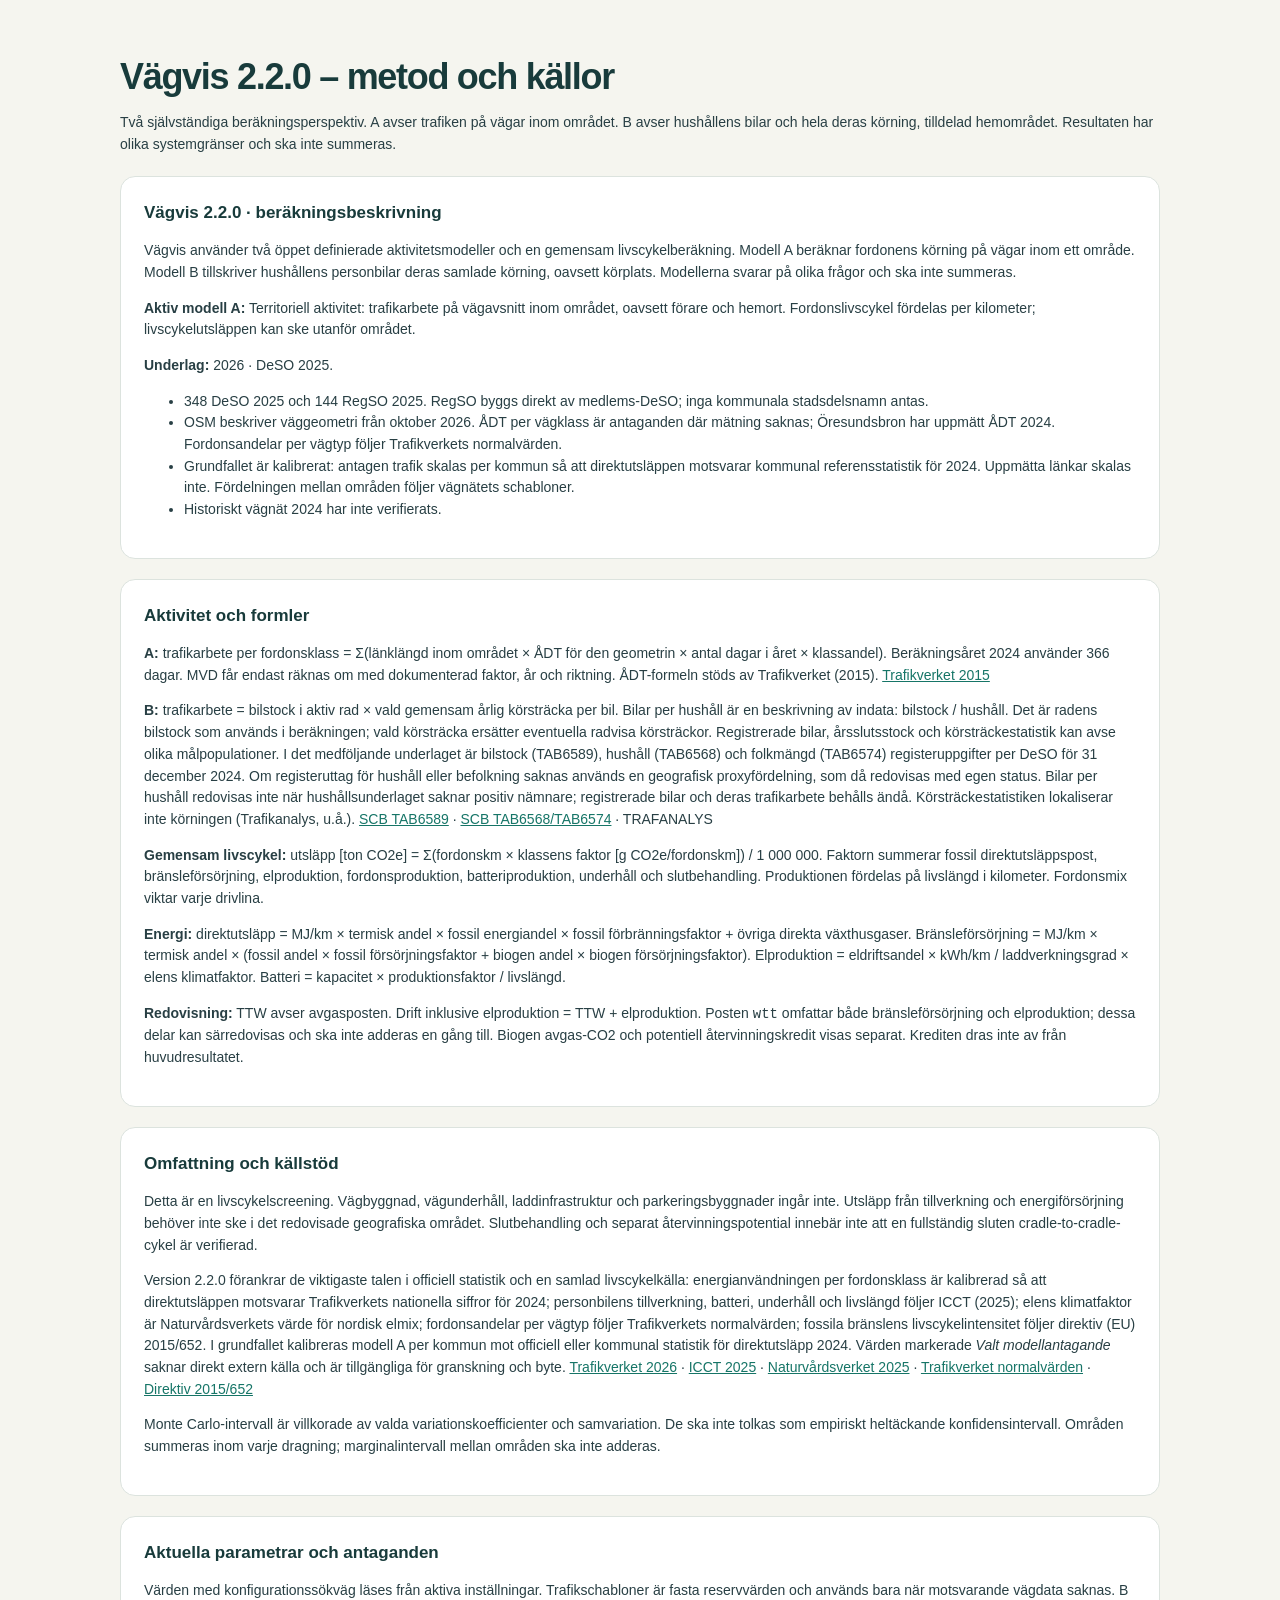
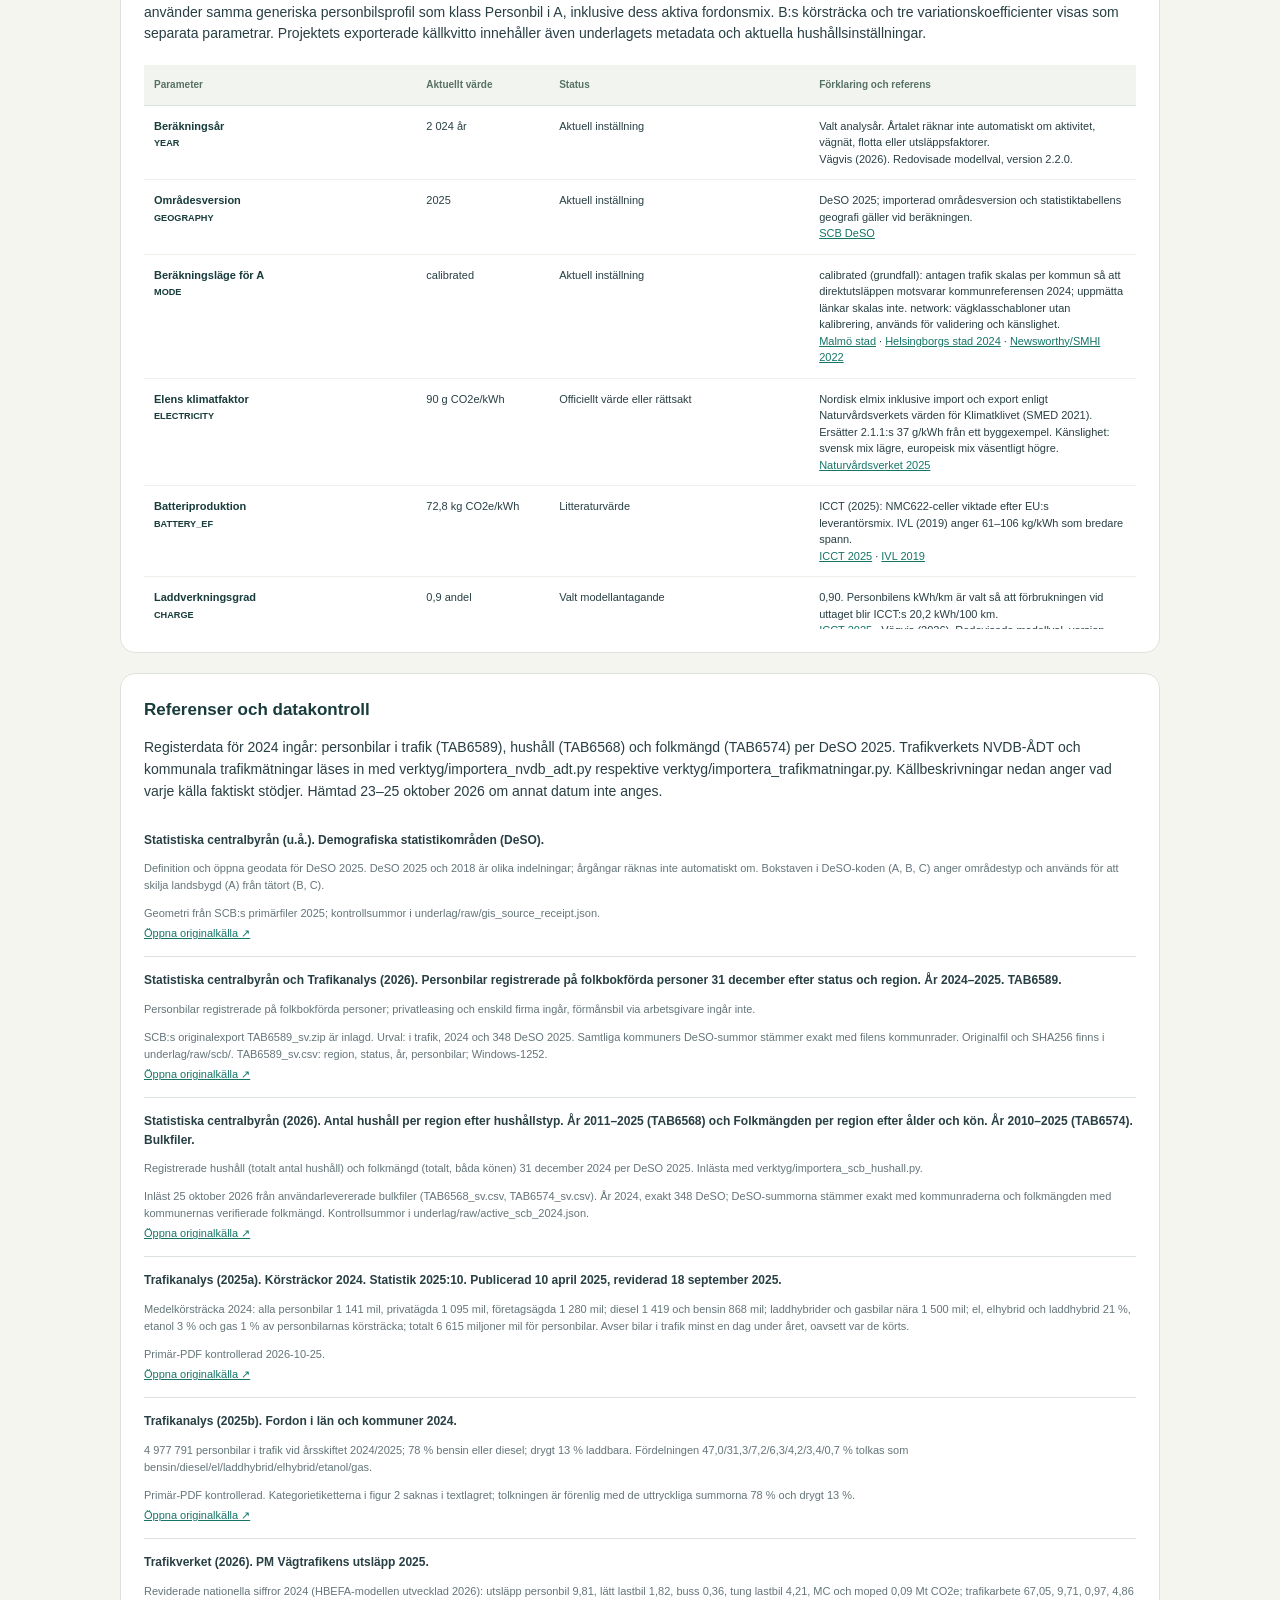
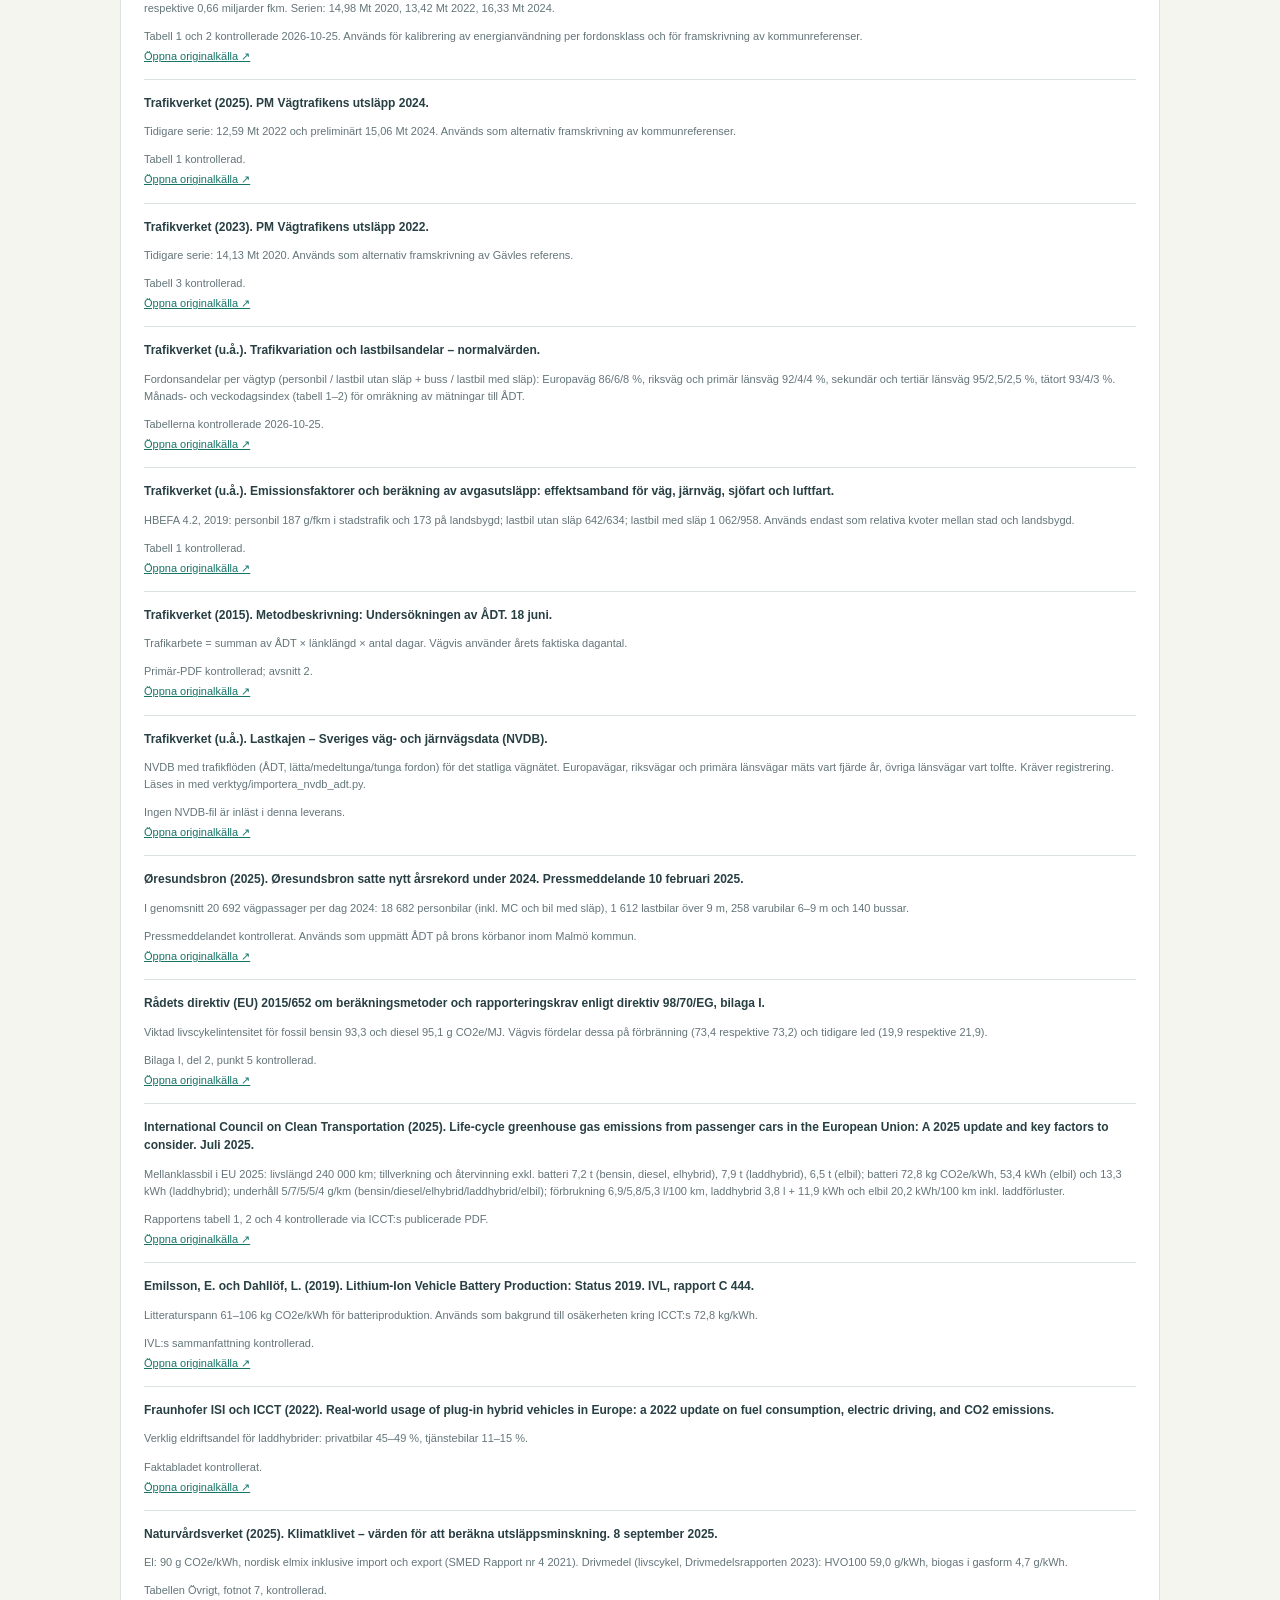
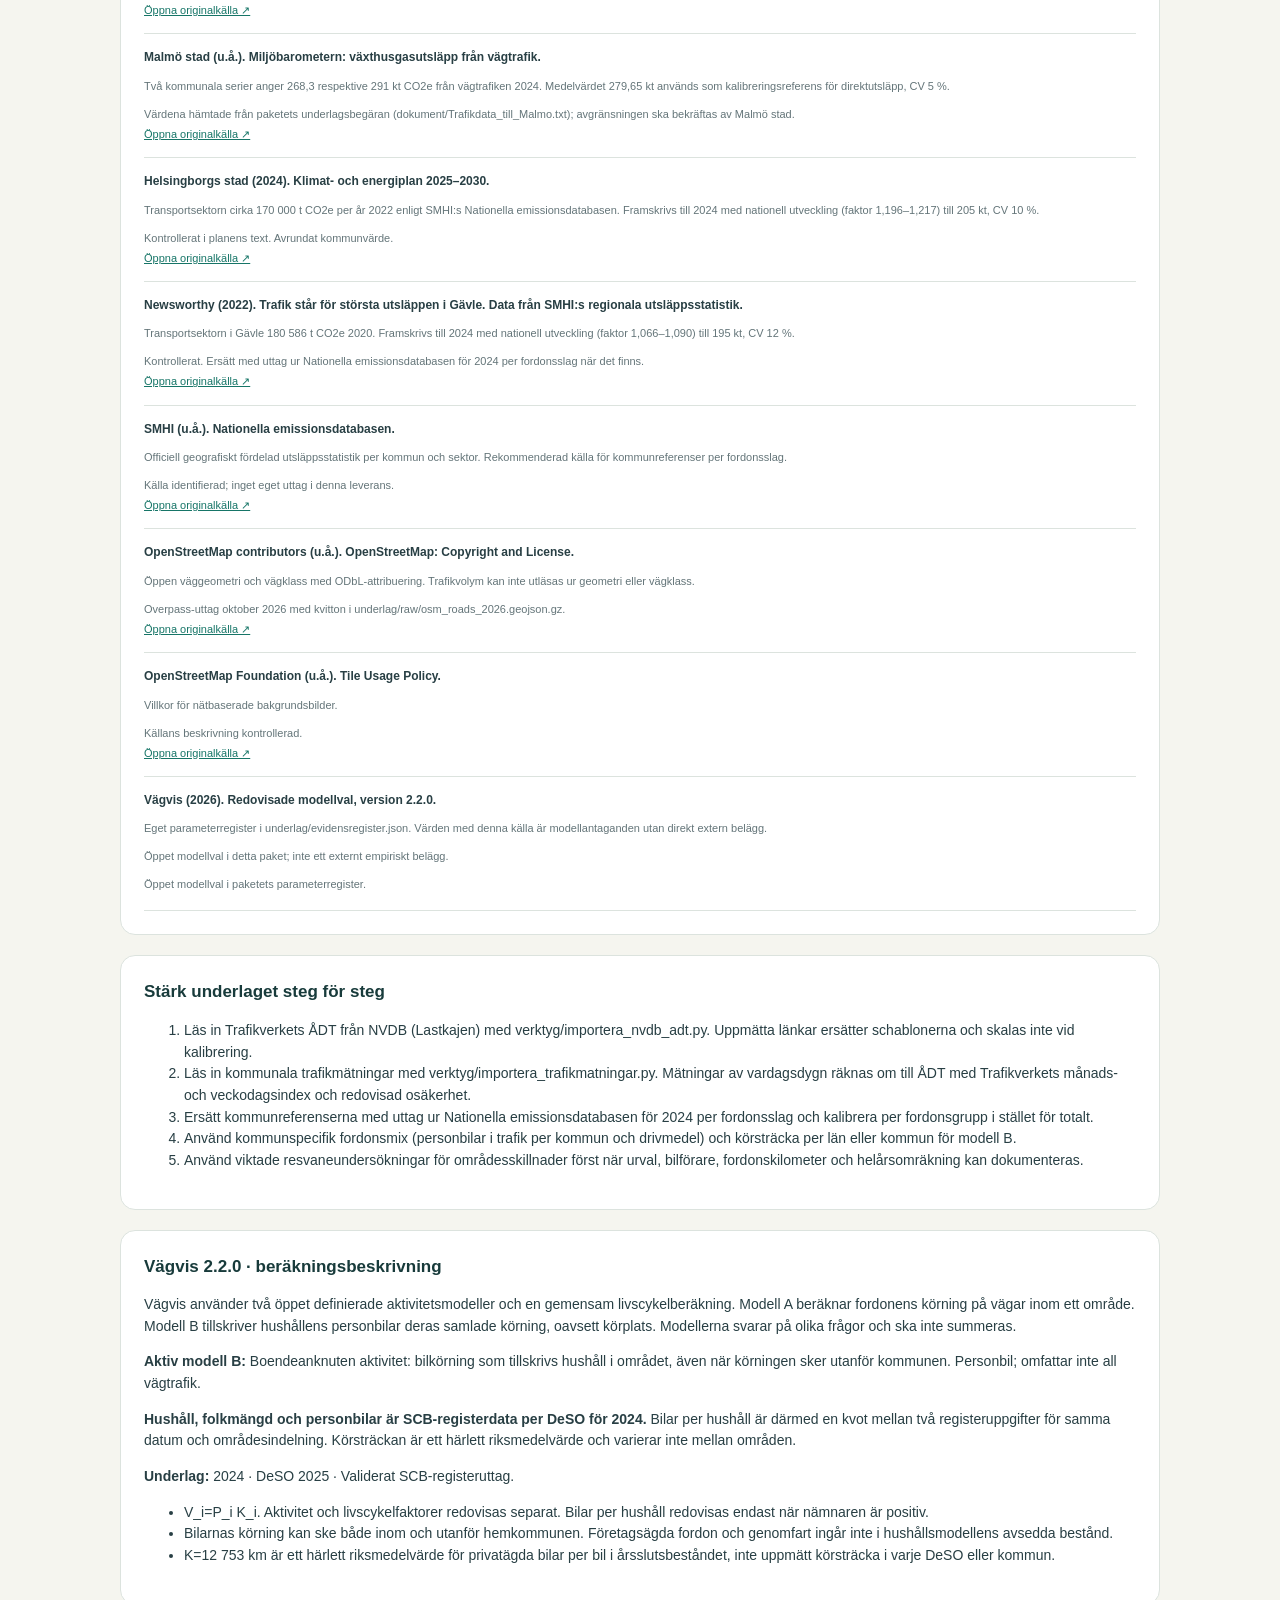
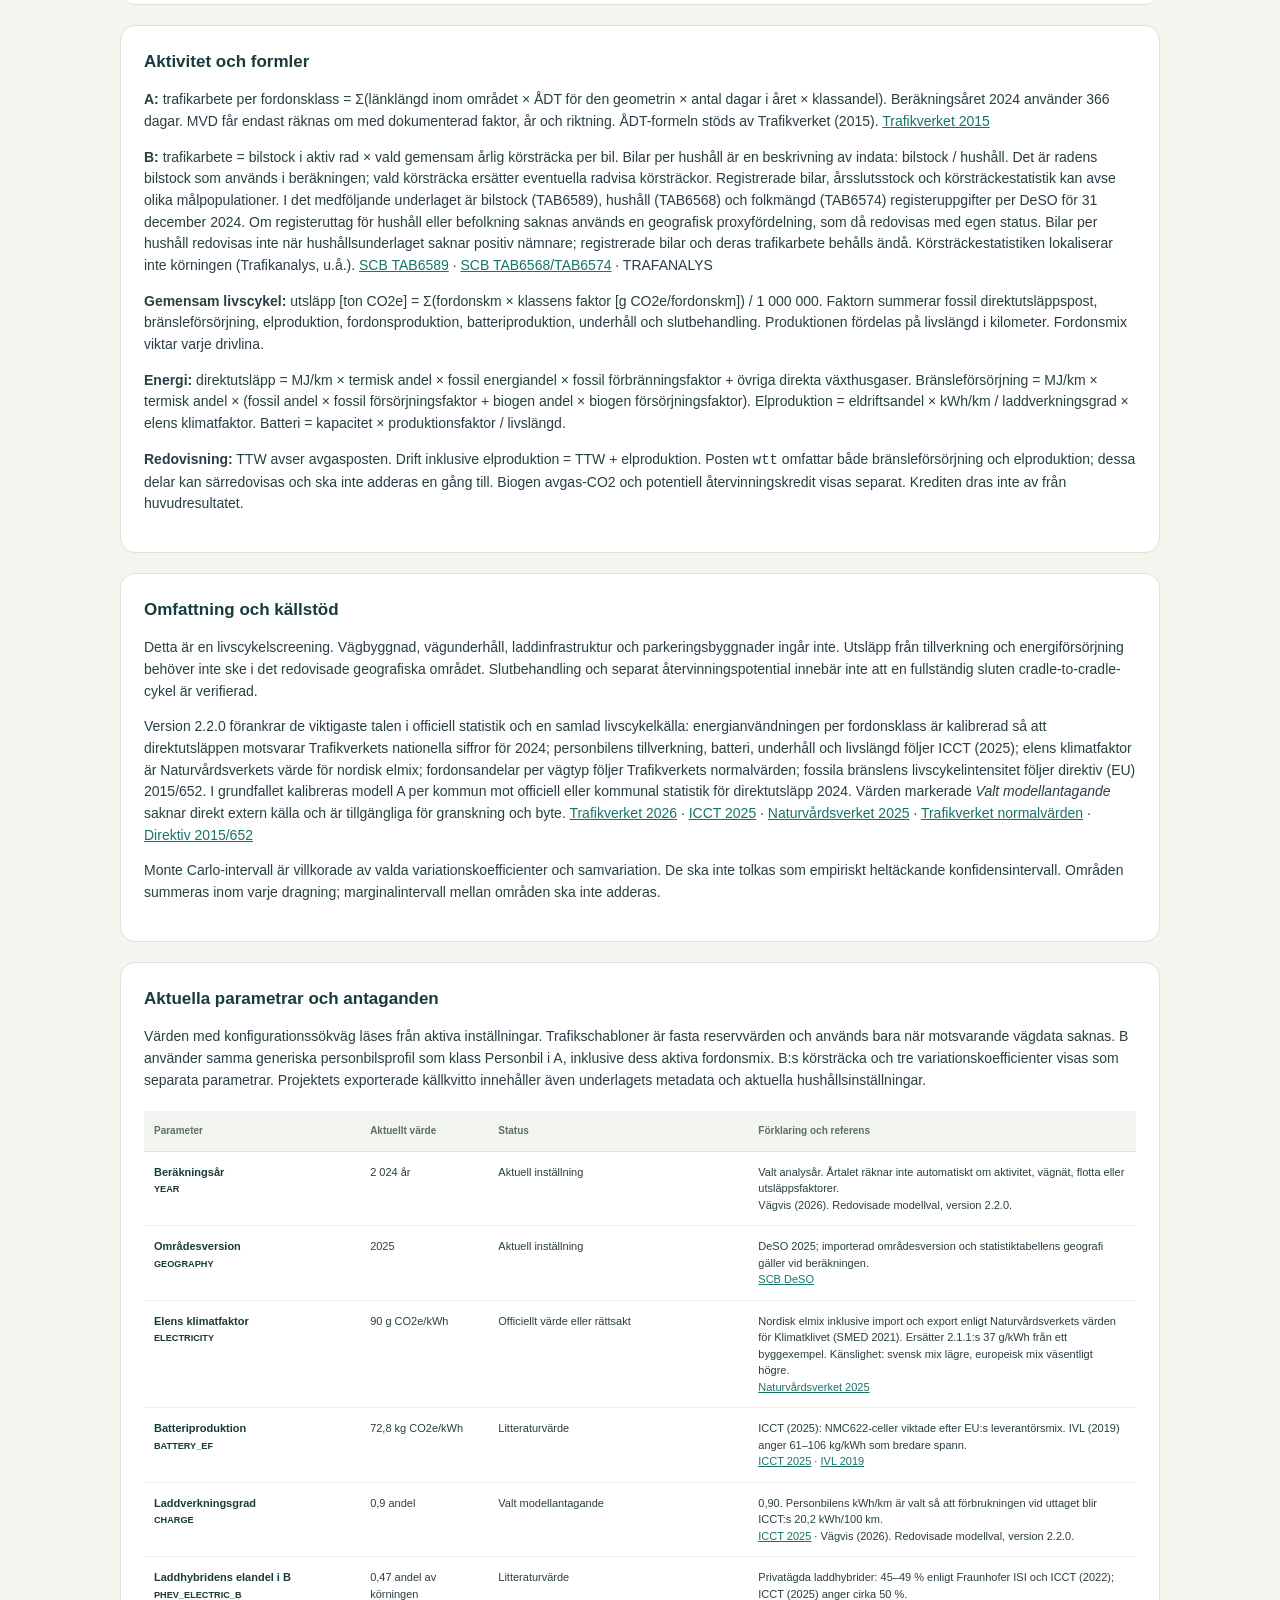
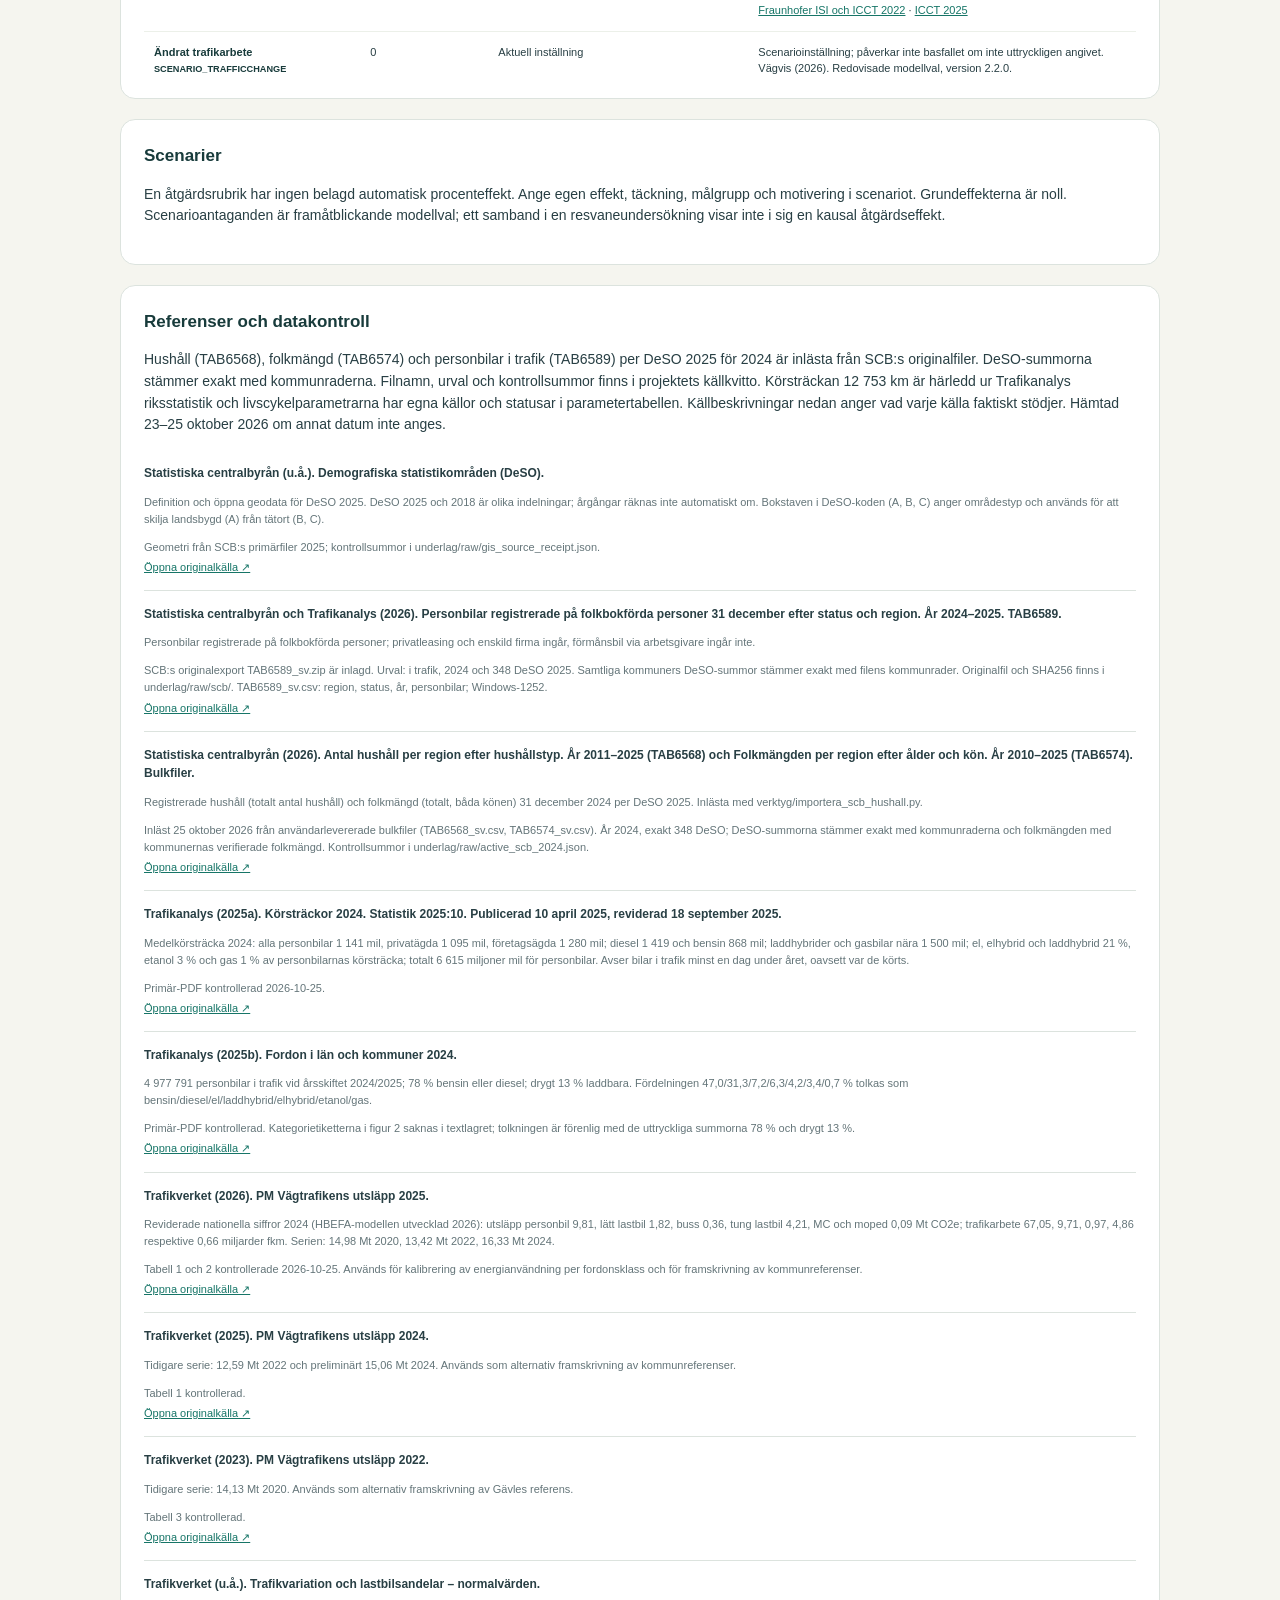
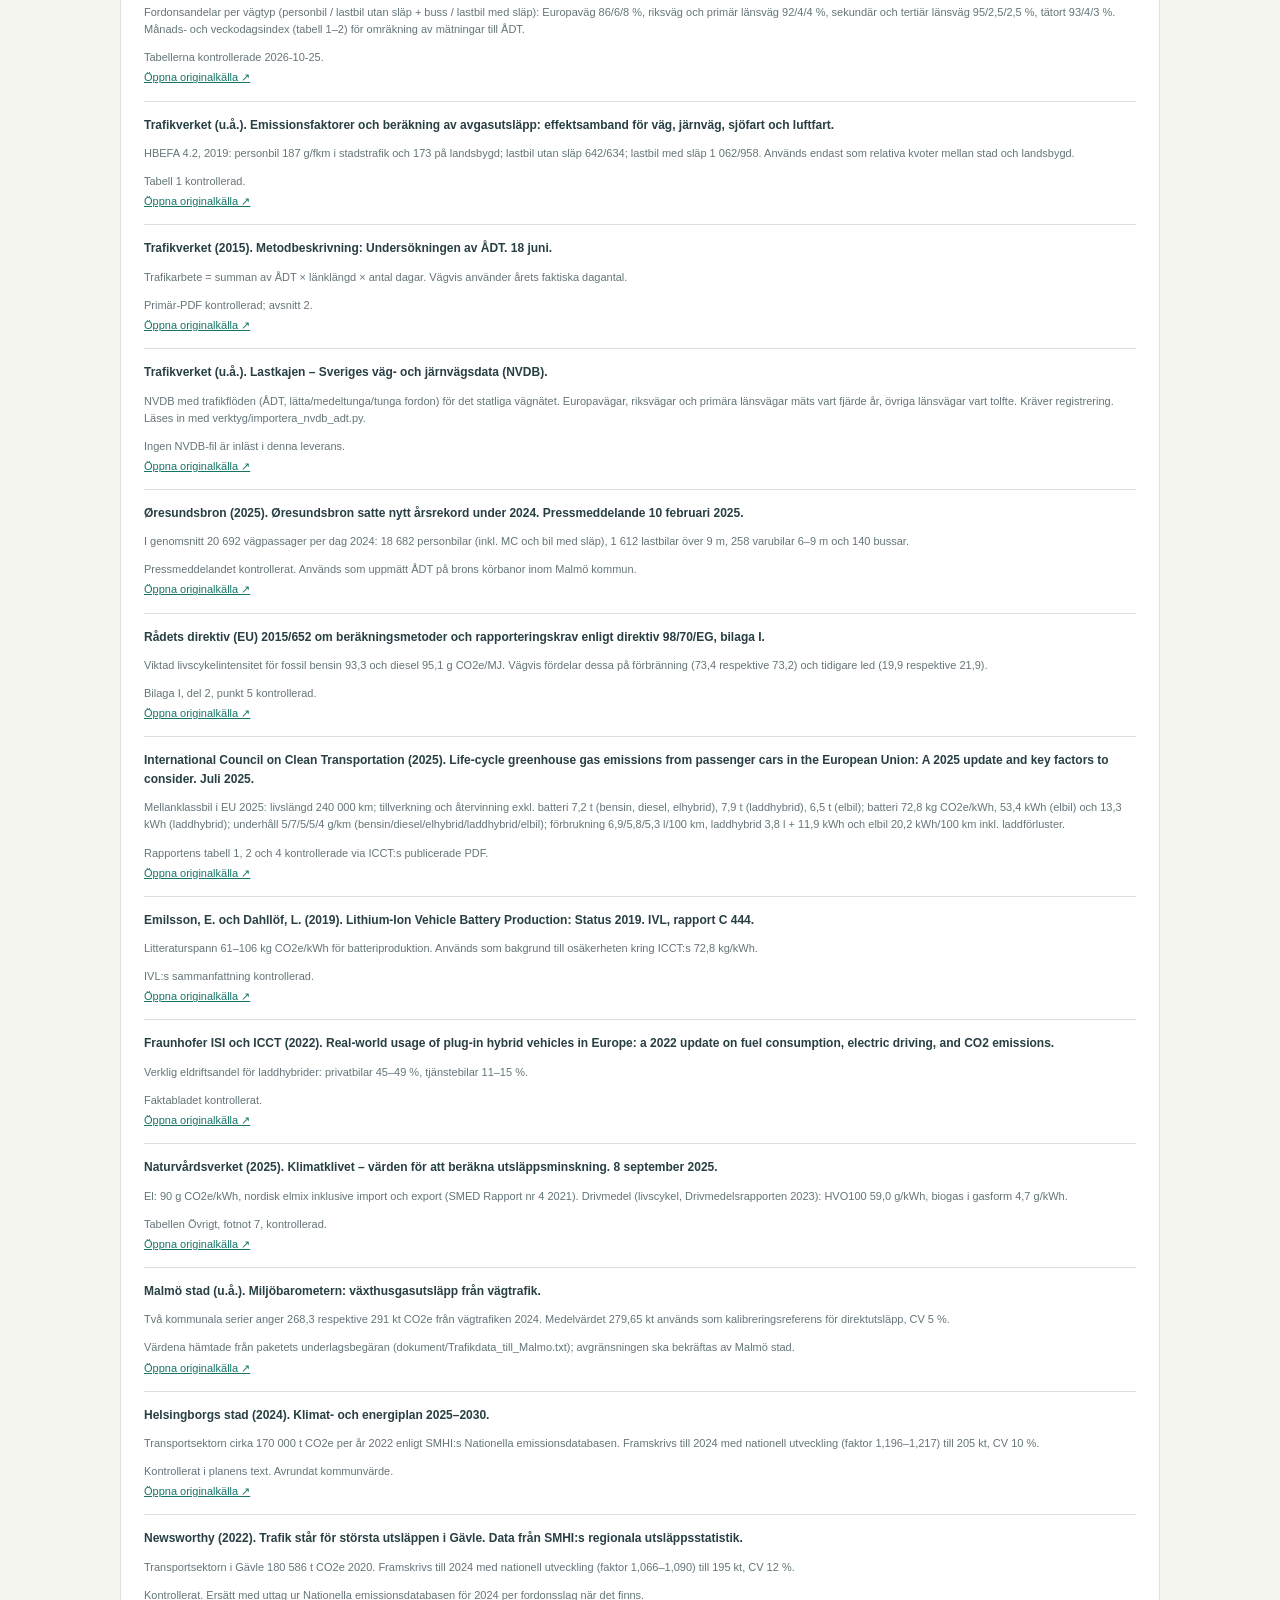
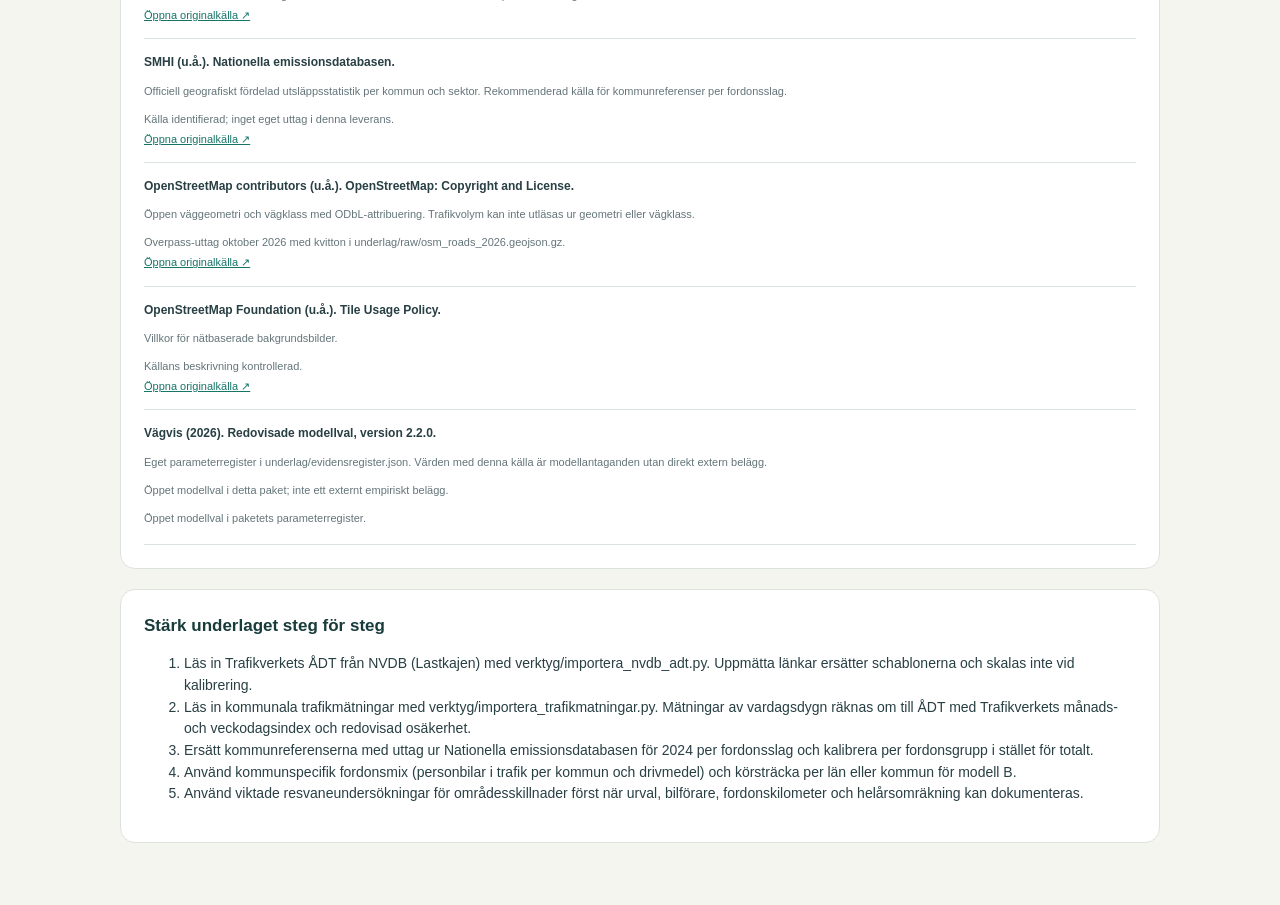
==== app/Metod_och_anvandning.html @ ae09088f "Add files via upload" ====
<!doctype html><html lang="sv"><head><meta charset="utf-8"><meta name="viewport" content="width=device-width,initial-scale=1"><title>Vägvis 2.2.0 – metod och källor</title><style>/* required styles */

.leaflet-pane,
.leaflet-tile,
.leaflet-marker-icon,
.leaflet-marker-shadow,
.leaflet-tile-container,
.leaflet-pane > svg,
.leaflet-pane > canvas,
.leaflet-zoom-box,
.leaflet-image-layer,
.leaflet-layer {
	position: absolute;
	left: 0;
	top: 0;
	}
.leaflet-container {
	overflow: hidden;
	}
.leaflet-tile,
.leaflet-marker-icon,
.leaflet-marker-shadow {
	-webkit-user-select: none;
	   -moz-user-select: none;
	        user-select: none;
	  -webkit-user-drag: none;
	}
/* Prevents IE11 from highlighting tiles in blue */
.leaflet-tile::selection {
	background: transparent;
}
/* Safari renders non-retina tile on retina better with this, but Chrome is worse */
.leaflet-safari .leaflet-tile {
	image-rendering: -webkit-optimize-contrast;
	}
/* hack that prevents hw layers "stretching" when loading new tiles */
.leaflet-safari .leaflet-tile-container {
	width: 1600px;
	height: 1600px;
	-webkit-transform-origin: 0 0;
	}
.leaflet-marker-icon,
.leaflet-marker-shadow {
	display: block;
	}
/* .leaflet-container svg: reset svg max-width decleration shipped in Joomla! (joomla.org) 3.x */
/* .leaflet-container img: map is broken in FF if you have max-width: 100% on tiles */
.leaflet-container .leaflet-overlay-pane svg {
	max-width: none !important;
	max-height: none !important;
	}
.leaflet-container .leaflet-marker-pane img,
.leaflet-container .leaflet-shadow-pane img,
.leaflet-container .leaflet-tile-pane img,
.leaflet-container img.leaflet-image-layer,
.leaflet-container .leaflet-tile {
	max-width: none !important;
	max-height: none !important;
	width: auto;
	padding: 0;
	}

.leaflet-container img.leaflet-tile {
	/* See: https://bugs.chromium.org/p/chromium/issues/detail?id=600120 */
	mix-blend-mode: plus-lighter;
}

.leaflet-container.leaflet-touch-zoom {
	-ms-touch-action: pan-x pan-y;
	touch-action: pan-x pan-y;
	}
.leaflet-container.leaflet-touch-drag {
	-ms-touch-action: pinch-zoom;
	/* Fallback for FF which doesn't support pinch-zoom */
	touch-action: none;
	touch-action: pinch-zoom;
}
.leaflet-container.leaflet-touch-drag.leaflet-touch-zoom {
	-ms-touch-action: none;
	touch-action: none;
}
.leaflet-container {
	-webkit-tap-highlight-color: transparent;
}
.leaflet-container a {
	-webkit-tap-highlight-color: rgba(51, 181, 229, 0.4);
}
.leaflet-tile {
	filter: inherit;
	visibility: hidden;
	}
.leaflet-tile-loaded {
	visibility: inherit;
	}
.leaflet-zoom-box {
	width: 0;
	height: 0;
	-moz-box-sizing: border-box;
	     box-sizing: border-box;
	z-index: 800;
	}
/* workaround for https://bugzilla.mozilla.org/show_bug.cgi?id=888319 */
.leaflet-overlay-pane svg {
	-moz-user-select: none;
	}

.leaflet-pane         { z-index: 400; }

.leaflet-tile-pane    { z-index: 200; }
.leaflet-overlay-pane { z-index: 400; }
.leaflet-shadow-pane  { z-index: 500; }
.leaflet-marker-pane  { z-index: 600; }
.leaflet-tooltip-pane   { z-index: 650; }
.leaflet-popup-pane   { z-index: 700; }

.leaflet-map-pane canvas { z-index: 100; }
.leaflet-map-pane svg    { z-index: 200; }

.leaflet-vml-shape {
	width: 1px;
	height: 1px;
	}
.lvml {
	behavior: url(#default#VML);
	display: inline-block;
	position: absolute;
	}


/* control positioning */

.leaflet-control {
	position: relative;
	z-index: 800;
	pointer-events: visiblePainted; /* IE 9-10 doesn't have auto */
	pointer-events: auto;
	}
.leaflet-top,
.leaflet-bottom {
	position: absolute;
	z-index: 1000;
	pointer-events: none;
	}
.leaflet-top {
	top: 0;
	}
.leaflet-right {
	right: 0;
	}
.leaflet-bottom {
	bottom: 0;
	}
.leaflet-left {
	left: 0;
	}
.leaflet-control {
	float: left;
	clear: both;
	}
.leaflet-right .leaflet-control {
	float: right;
	}
.leaflet-top .leaflet-control {
	margin-top: 10px;
	}
.leaflet-bottom .leaflet-control {
	margin-bottom: 10px;
	}
.leaflet-left .leaflet-control {
	margin-left: 10px;
	}
.leaflet-right .leaflet-control {
	margin-right: 10px;
	}


/* zoom and fade animations */

.leaflet-fade-anim .leaflet-popup {
	opacity: 0;
	-webkit-transition: opacity 0.2s linear;
	   -moz-transition: opacity 0.2s linear;
	        transition: opacity 0.2s linear;
	}
.leaflet-fade-anim .leaflet-map-pane .leaflet-popup {
	opacity: 1;
	}
.leaflet-zoom-animated {
	-webkit-transform-origin: 0 0;
	    -ms-transform-origin: 0 0;
	        transform-origin: 0 0;
	}
svg.leaflet-zoom-animated {
	will-change: transform;
}

.leaflet-zoom-anim .leaflet-zoom-animated {
	-webkit-transition: -webkit-transform 0.25s cubic-bezier(0,0,0.25,1);
	   -moz-transition:    -moz-transform 0.25s cubic-bezier(0,0,0.25,1);
	        transition:         transform 0.25s cubic-bezier(0,0,0.25,1);
	}
.leaflet-zoom-anim .leaflet-tile,
.leaflet-pan-anim .leaflet-tile {
	-webkit-transition: none;
	   -moz-transition: none;
	        transition: none;
	}

.leaflet-zoom-anim .leaflet-zoom-hide {
	visibility: hidden;
	}


/* cursors */

.leaflet-interactive {
	cursor: pointer;
	}
.leaflet-grab {
	cursor: -webkit-grab;
	cursor:    -moz-grab;
	cursor:         grab;
	}
.leaflet-crosshair,
.leaflet-crosshair .leaflet-interactive {
	cursor: crosshair;
	}
.leaflet-popup-pane,
.leaflet-control {
	cursor: auto;
	}
.leaflet-dragging .leaflet-grab,
.leaflet-dragging .leaflet-grab .leaflet-interactive,
.leaflet-dragging .leaflet-marker-draggable {
	cursor: move;
	cursor: -webkit-grabbing;
	cursor:    -moz-grabbing;
	cursor:         grabbing;
	}

/* marker & overlays interactivity */
.leaflet-marker-icon,
.leaflet-marker-shadow,
.leaflet-image-layer,
.leaflet-pane > svg path,
.leaflet-tile-container {
	pointer-events: none;
	}

.leaflet-marker-icon.leaflet-interactive,
.leaflet-image-layer.leaflet-interactive,
.leaflet-pane > svg path.leaflet-interactive,
svg.leaflet-image-layer.leaflet-interactive path {
	pointer-events: visiblePainted; /* IE 9-10 doesn't have auto */
	pointer-events: auto;
	}

/* visual tweaks */

.leaflet-container {
	background: #ddd;
	outline-offset: 1px;
	}
.leaflet-container a {
	color: #0078A8;
	}
.leaflet-zoom-box {
	border: 2px dotted #38f;
	background: rgba(255,255,255,0.5);
	}


/* general typography */
.leaflet-container {
	font-family: "Helvetica Neue", Arial, Helvetica, sans-serif;
	font-size: 12px;
	font-size: 0.75rem;
	line-height: 1.5;
	}


/* general toolbar styles */

.leaflet-bar {
	box-shadow: 0 1px 5px rgba(0,0,0,0.65);
	border-radius: 4px;
	}
.leaflet-bar a {
	background-color: #fff;
	border-bottom: 1px solid #ccc;
	width: 26px;
	height: 26px;
	line-height: 26px;
	display: block;
	text-align: center;
	text-decoration: none;
	color: black;
	}
.leaflet-bar a,
.leaflet-control-layers-toggle {
	background-position: 50% 50%;
	background-repeat: no-repeat;
	display: block;
	}
.leaflet-bar a:hover,
.leaflet-bar a:focus {
	background-color: #f4f4f4;
	}
.leaflet-bar a:first-child {
	border-top-left-radius: 4px;
	border-top-right-radius: 4px;
	}
.leaflet-bar a:last-child {
	border-bottom-left-radius: 4px;
	border-bottom-right-radius: 4px;
	border-bottom: none;
	}
.leaflet-bar a.leaflet-disabled {
	cursor: default;
	background-color: #f4f4f4;
	color: #bbb;
	}

.leaflet-touch .leaflet-bar a {
	width: 30px;
	height: 30px;
	line-height: 30px;
	}
.leaflet-touch .leaflet-bar a:first-child {
	border-top-left-radius: 2px;
	border-top-right-radius: 2px;
	}
.leaflet-touch .leaflet-bar a:last-child {
	border-bottom-left-radius: 2px;
	border-bottom-right-radius: 2px;
	}

/* zoom control */

.leaflet-control-zoom-in,
.leaflet-control-zoom-out {
	font: bold 18px 'Lucida Console', Monaco, monospace;
	text-indent: 1px;
	}

.leaflet-touch .leaflet-control-zoom-in, .leaflet-touch .leaflet-control-zoom-out  {
	font-size: 22px;
	}


/* layers control */

.leaflet-control-layers {
	box-shadow: 0 1px 5px rgba(0,0,0,0.4);
	background: #fff;
	border-radius: 5px;
	}
.leaflet-control-layers-toggle {
	background-image: url([data-uri]);
	width: 36px;
	height: 36px;
	}
.leaflet-retina .leaflet-control-layers-toggle {
	background-image: url([data-uri]);
	background-size: 26px 26px;
	}
.leaflet-touch .leaflet-control-layers-toggle {
	width: 44px;
	height: 44px;
	}
.leaflet-control-layers .leaflet-control-layers-list,
.leaflet-control-layers-expanded .leaflet-control-layers-toggle {
	display: none;
	}
.leaflet-control-layers-expanded .leaflet-control-layers-list {
	display: block;
	position: relative;
	}
.leaflet-control-layers-expanded {
	padding: 6px 10px 6px 6px;
	color: #333;
	background: #fff;
	}
.leaflet-control-layers-scrollbar {
	overflow-y: scroll;
	overflow-x: hidden;
	padding-right: 5px;
	}
.leaflet-control-layers-selector {
	margin-top: 2px;
	position: relative;
	top: 1px;
	}
.leaflet-control-layers label {
	display: block;
	font-size: 13px;
	font-size: 1.08333em;
	}
.leaflet-control-layers-separator {
	height: 0;
	border-top: 1px solid #ddd;
	margin: 5px -10px 5px -6px;
	}

/* Default icon URLs */
.leaflet-default-icon-path { /* used only in path-guessing heuristic, see L.Icon.Default */
	background-image: url([data-uri]);
	}


/* attribution and scale controls */

.leaflet-container .leaflet-control-attribution {
	background: #fff;
	background: rgba(255, 255, 255, 0.8);
	margin: 0;
	}
.leaflet-control-attribution,
.leaflet-control-scale-line {
	padding: 0 5px;
	color: #333;
	line-height: 1.4;
	}
.leaflet-control-attribution a {
	text-decoration: none;
	}
.leaflet-control-attribution a:hover,
.leaflet-control-attribution a:focus {
	text-decoration: underline;
	}
.leaflet-attribution-flag {
	display: inline !important;
	vertical-align: baseline !important;
	width: 1em;
	height: 0.6669em;
	}
.leaflet-left .leaflet-control-scale {
	margin-left: 5px;
	}
.leaflet-bottom .leaflet-control-scale {
	margin-bottom: 5px;
	}
.leaflet-control-scale-line {
	border: 2px solid #777;
	border-top: none;
	line-height: 1.1;
	padding: 2px 5px 1px;
	white-space: nowrap;
	-moz-box-sizing: border-box;
	     box-sizing: border-box;
	background: rgba(255, 255, 255, 0.8);
	text-shadow: 1px 1px #fff;
	}
.leaflet-control-scale-line:not(:first-child) {
	border-top: 2px solid #777;
	border-bottom: none;
	margin-top: -2px;
	}
.leaflet-control-scale-line:not(:first-child):not(:last-child) {
	border-bottom: 2px solid #777;
	}

.leaflet-touch .leaflet-control-attribution,
.leaflet-touch .leaflet-control-layers,
.leaflet-touch .leaflet-bar {
	box-shadow: none;
	}
.leaflet-touch .leaflet-control-layers,
.leaflet-touch .leaflet-bar {
	border: 2px solid rgba(0,0,0,0.2);
	background-clip: padding-box;
	}


/* popup */

.leaflet-popup {
	position: absolute;
	text-align: center;
	margin-bottom: 20px;
	}
.leaflet-popup-content-wrapper {
	padding: 1px;
	text-align: left;
	border-radius: 12px;
	}
.leaflet-popup-content {
	margin: 13px 24px 13px 20px;
	line-height: 1.3;
	font-size: 13px;
	font-size: 1.08333em;
	min-height: 1px;
	}
.leaflet-popup-content p {
	margin: 17px 0;
	margin: 1.3em 0;
	}
.leaflet-popup-tip-container {
	width: 40px;
	height: 20px;
	position: absolute;
	left: 50%;
	margin-top: -1px;
	margin-left: -20px;
	overflow: hidden;
	pointer-events: none;
	}
.leaflet-popup-tip {
	width: 17px;
	height: 17px;
	padding: 1px;

	margin: -10px auto 0;
	pointer-events: auto;

	-webkit-transform: rotate(45deg);
	   -moz-transform: rotate(45deg);
	    -ms-transform: rotate(45deg);
	        transform: rotate(45deg);
	}
.leaflet-popup-content-wrapper,
.leaflet-popup-tip {
	background: white;
	color: #333;
	box-shadow: 0 3px 14px rgba(0,0,0,0.4);
	}
.leaflet-container a.leaflet-popup-close-button {
	position: absolute;
	top: 0;
	right: 0;
	border: none;
	text-align: center;
	width: 24px;
	height: 24px;
	font: 16px/24px Tahoma, Verdana, sans-serif;
	color: #757575;
	text-decoration: none;
	background: transparent;
	}
.leaflet-container a.leaflet-popup-close-button:hover,
.leaflet-container a.leaflet-popup-close-button:focus {
	color: #585858;
	}
.leaflet-popup-scrolled {
	overflow: auto;
	}

.leaflet-oldie .leaflet-popup-content-wrapper {
	-ms-zoom: 1;
	}
.leaflet-oldie .leaflet-popup-tip {
	width: 24px;
	margin: 0 auto;

	-ms-filter: "progid:DXImageTransform.Microsoft.Matrix(M11=0.70710678, M12=0.70710678, M21=-0.70710678, M22=0.70710678)";
	filter: progid:DXImageTransform.Microsoft.Matrix(M11=0.70710678, M12=0.70710678, M21=-0.70710678, M22=0.70710678);
	}

.leaflet-oldie .leaflet-control-zoom,
.leaflet-oldie .leaflet-control-layers,
.leaflet-oldie .leaflet-popup-content-wrapper,
.leaflet-oldie .leaflet-popup-tip {
	border: 1px solid #999;
	}


/* div icon */

.leaflet-div-icon {
	background: #fff;
	border: 1px solid #666;
	}


/* Tooltip */
/* Base styles for the element that has a tooltip */
.leaflet-tooltip {
	position: absolute;
	padding: 6px;
	background-color: #fff;
	border: 1px solid #fff;
	border-radius: 3px;
	color: #222;
	white-space: nowrap;
	-webkit-user-select: none;
	-moz-user-select: none;
	-ms-user-select: none;
	user-select: none;
	pointer-events: none;
	box-shadow: 0 1px 3px rgba(0,0,0,0.4);
	}
.leaflet-tooltip.leaflet-interactive {
	cursor: pointer;
	pointer-events: auto;
	}
.leaflet-tooltip-top:before,
.leaflet-tooltip-bottom:before,
.leaflet-tooltip-left:before,
.leaflet-tooltip-right:before {
	position: absolute;
	pointer-events: none;
	border: 6px solid transparent;
	background: transparent;
	content: "";
	}

/* Directions */

.leaflet-tooltip-bottom {
	margin-top: 6px;
}
.leaflet-tooltip-top {
	margin-top: -6px;
}
.leaflet-tooltip-bottom:before,
.leaflet-tooltip-top:before {
	left: 50%;
	margin-left: -6px;
	}
.leaflet-tooltip-top:before {
	bottom: 0;
	margin-bottom: -12px;
	border-top-color: #fff;
	}
.leaflet-tooltip-bottom:before {
	top: 0;
	margin-top: -12px;
	margin-left: -6px;
	border-bottom-color: #fff;
	}
.leaflet-tooltip-left {
	margin-left: -6px;
}
.leaflet-tooltip-right {
	margin-left: 6px;
}
.leaflet-tooltip-left:before,
.leaflet-tooltip-right:before {
	top: 50%;
	margin-top: -6px;
	}
.leaflet-tooltip-left:before {
	right: 0;
	margin-right: -12px;
	border-left-color: #fff;
	}
.leaflet-tooltip-right:before {
	left: 0;
	margin-left: -12px;
	border-right-color: #fff;
	}

/* Printing */

@media print {
	/* Prevent printers from removing background-images of controls. */
	.leaflet-control {
		-webkit-print-color-adjust: exact;
		print-color-adjust: exact;
		}
	}

:root{--ink:#183b3b;--text:#283f44;--muted:#647579;--bg:#f5f5ef;--paper:#fff;--line:#dce3de;--teal:#167567;--dark:#103c38;--pale:#e2eee7;--amber:#a76019;--amber-bg:#fcf1db;--red:#a43b34;--round:15px}*{box-sizing:border-box}body{margin:0;font-family:Inter,"Segoe UI",Arial,sans-serif;color:var(--text);background:var(--bg);font-size:14px;line-height:1.55}button,input,select,textarea{font:inherit}button,select{cursor:pointer}button{border:0;border-radius:8px;font-weight:600}button:disabled{opacity:.45;cursor:default}button:focus-visible,a:focus-visible,input:focus-visible,select:focus-visible{outline:3px solid #daa84d;outline-offset:3px}a{color:var(--teal)}.sidebar{position:fixed;inset:0 auto 0 0;width:250px;background:var(--dark);color:#d9e9df;padding:35px 23px;display:flex;flex-direction:column}.brand{display:flex;align-items:center;gap:12px;color:#fff;text-decoration:none;font-size:30px;font-weight:700;letter-spacing:-1px}.brand small{display:block;font-size:8px;letter-spacing:1.5px;font-weight:400;color:#adcec0}.brandmark{border:1px solid #76ac95;border-radius:10px;font-size:28px;padding:0 10px;background:#1d5149;transform:skewY(-8deg)}.project-tag{font-size:9px;letter-spacing:1.3px;display:flex;justify-content:space-between;margin:31px 0 32px;color:#acd0bd}.project-tag span{color:#edce93}nav{display:grid;gap:7px}.nav{text-align:left;background:transparent;color:#c3d9cd;padding:13px 11px;font-size:12px}.nav span{float:right;opacity:.5;font-size:10px}.nav.active,.nav:hover{background:#28554b;color:#fff}.side-bottom{margin-top:auto;font-size:11px;color:#c0d4ca}.side-bottom p{font-size:11px;color:#90b4a2}.side-bottom small{display:block;font-size:9px;color:#86ad98;margin-top:24px}.live-dot{display:inline-block;width:6px;height:6px;background:#c6d481;border-radius:50%;margin-right:5px}.ghost{background:none;border:1px solid #557b69;color:#e2eddf;padding:8px 14px;font-size:11px}main{margin-left:250px;padding:0 42px;max-width:1900px}header{height:80px;border-bottom:1px solid var(--line);display:flex;align-items:center;justify-content:space-between;gap:20px}.crumb{font-size:9px;letter-spacing:1.6px;font-weight:700;color:var(--muted)}.crumb span{padding:0 10px;color:#a3b3ac}.header-tools{display:flex;gap:12px;align-items:center}select{background:white;border:1px solid var(--line);border-radius:8px;padding:9px 12px;color:var(--ink);max-width:100%}.pill{background:var(--pale);color:var(--dark);border-radius:6px;padding:5px 9px;font-size:10px;font-weight:600;white-space:nowrap}.pill.amber{background:var(--amber-bg);color:#7b4a13}.page-heading{display:flex;align-items:end;justify-content:space-between;gap:22px;margin:36px 0 25px}.eyebrow{font-size:9px;letter-spacing:2px;color:var(--teal);font-weight:750}h1{font-size:39px;line-height:1.18;letter-spacing:-1.3px;margin:12px 0 10px;color:var(--ink);font-weight:650}h1 em{font-style:normal;font-weight:400;color:var(--teal)}.page-heading p{font-size:13px;color:var(--muted);margin-bottom:0}.heading-actions{display:flex;flex-wrap:wrap;gap:8px;padding-bottom:3px}.primary{background:var(--teal);color:white;padding:13px 18px;font-size:12px}.primary:hover{background:var(--dark)}.primary span{padding-left:12px}.secondary{background:white;color:var(--ink);border:1px solid var(--line);padding:12px 16px;font-size:12px}.secondary:hover{background:#eaf1ec}.notice{border:1px solid #ead7b7;background:var(--amber-bg);color:#6a4b28;border-radius:10px;padding:13px 17px;margin:16px 0;font-size:12px}.notice strong{color:#674013}.notice.info{background:#eaf2ed;border-color:#c9ddd2;color:#315b4d}.notice.error{background:#fff0ed;color:#9c352e;border-color:#edc6bd}.progress{height:7px;background:#d4e4d9;border-radius:6px;margin-top:25px;overflow:hidden}.progress>div{height:100%;background:var(--teal);transition:width .2s}#progress-box{margin-bottom:20px}#progress-box p{font-size:12px;color:var(--muted)}.kpis{display:grid;grid-template-columns:2fr 1.15fr 1.15fr;gap:15px;margin:19px 0}.card{background:var(--paper);border:1px solid var(--line);border-radius:var(--round);padding:23px}.kpi-main{background:var(--dark);color:white;border-color:var(--dark);position:relative;overflow:hidden}.kpi-main:after{content:"";position:absolute;right:-40px;bottom:-80px;border:1px solid #3e6d59;width:260px;height:260px;border-radius:50%;pointer-events:none}.kpi-label{font-size:10px;letter-spacing:.8px;text-transform:uppercase;color:var(--muted);font-weight:650}.kpi-main .kpi-label{color:#b6d5c5}.kpi-value{font-size:35px;letter-spacing:-1px;font-weight:650;line-height:1.3;margin:12px 0 4px;color:var(--ink)}.kpi-main .kpi-value{color:white}.kpi-value small{font-size:12px;letter-spacing:0;font-weight:400}.kpi-foot{font-size:11px;color:var(--muted);max-width:320px}.kpi-main .kpi-foot{color:#b5d1c1}.grid2{display:grid;grid-template-columns:1.25fr 1fr;gap:17px;margin:17px 0}.grid-even{grid-template-columns:1fr 1fr}h2{font-size:17px;margin:0 0 10px;font-weight:650;color:var(--ink)}h3{font-size:13px;color:var(--ink);margin:19px 0 8px}.card-sub{font-size:11px;color:var(--muted);margin:0 0 21px}.tagline{font-size:10px;letter-spacing:1px;color:var(--muted);text-transform:uppercase}.component-row{display:grid;grid-template-columns:135px 1fr 62px;gap:12px;align-items:center;font-size:11px;margin:13px 0}.track{height:11px;background:#f0f2ed;border-radius:2px;overflow:hidden}.fill{height:100%;border-radius:2px;background:var(--teal)}.numeric{text-align:right;font-variant-numeric:tabular-nums}.component-total{display:flex;justify-content:space-between;border-top:1px solid var(--line);padding-top:13px;margin-top:20px;font-weight:700;font-size:12px}.small{font-size:11px;color:var(--muted)}.empty{text-align:center;padding:36px 23px;color:var(--muted)}.empty strong{display:block;color:var(--ink);font-size:17px;margin:12px 0}.empty .secondary{margin-top:15px}.empty-icon{display:inline-block;font-size:35px;line-height:1;color:#93b7a2}.row{display:flex;align-items:center;justify-content:space-between;gap:12px}.row.wrap{flex-wrap:wrap}.legend{display:flex;gap:15px;font-size:10px;color:var(--muted);flex-wrap:wrap}.dot{width:8px;height:8px;border-radius:2px;display:inline-block;margin-right:6px}.histogram{width:100%;height:170px;display:block}.coverage{display:grid;grid-template-columns:repeat(4,1fr);gap:12px}.coverage .stat{padding:13px 0;border-top:1px solid var(--line)}.stat b{display:block;font-size:22px;font-weight:600;color:var(--ink)}.stat span{font-size:10px;color:var(--muted)}.summaryline{border-left:3px solid #b2c9b8;padding-left:14px;font-size:12px;margin:18px 0}.table-wrap{overflow:auto;max-height:570px}table{border-collapse:collapse;width:100%;font-size:11px;text-align:left}th{position:sticky;top:0;background:#f2f5ef;color:#587168;padding:12px 10px;font-size:10px;font-weight:650;white-space:nowrap;border-bottom:1px solid var(--line)}td{padding:12px 10px;border-bottom:1px solid #ecf0e9;white-space:nowrap}td:first-child{font-weight:600;color:var(--ink)}td.numeric,th.numeric{text-align:right}tbody tr:hover{background:#f5f8f2}.table-tools{display:flex;gap:10px;align-items:center;margin-bottom:15px}.table-tools input{flex:1}.input{background:#fff;border:1px solid #cbd7ce;border-radius:6px;padding:9px 11px;color:var(--ink)}input[type=number]{width:100%}.input-small{width:80px!important;padding:7px;border:1px solid #d3dfd5;border-radius:5px;text-align:right;font-size:11px}.controls{display:grid;grid-template-columns:repeat(3,1fr);gap:18px 22px}.field label{display:block;font-size:11px;font-weight:600;color:var(--ink);margin-bottom:6px}.field input,.field select{width:100%}.field small{display:block;font-size:10px;color:var(--muted);margin-top:5px}input[type=range]{accent-color:var(--teal)}.range-output{float:right;font-size:12px;font-weight:700;color:var(--teal)}details{margin:16px 0}summary{cursor:pointer;font-size:13px;font-weight:650;color:var(--ink);padding:8px 0}.mix-table input{width:65px!important}.mix-table td,.mix-table th{padding:8px}.form-note{background:#f3f6ef;border-radius:8px;padding:12px;font-size:11px;color:var(--muted);margin-top:15px}.steps{counter-reset:step;display:grid;gap:15px;margin:20px 0}.step{display:flex;gap:15px;padding:16px;border:1px solid var(--line);border-radius:10px}.step:before{counter-increment:step;content:counter(step);flex-shrink:0;width:28px;height:28px;border-radius:50%;background:var(--pale);color:var(--teal);text-align:center;line-height:28px;font-size:13px;font-weight:700}.step p{margin:3px 0 9px;font-size:12px;color:var(--muted)}.step strong{font-size:13px;color:var(--ink)}.button-row{display:flex;gap:9px;flex-wrap:wrap}.map-layout{display:grid;grid-template-columns:1fr 255px;gap:18px}.map-surface{background:#edf2e8;border:1px solid #dce5d7;border-radius:12px;position:relative;overflow:hidden;min-height:450px}.map-surface #map-svg{display:block;width:100%;height:510px}.map-surface #map-svg path{cursor:pointer;stroke:#fff;stroke-width:.8;vector-effect:non-scaling-stroke;transition:opacity .1s}.map-surface #map-svg path:hover,.map-surface #map-svg path.selected{stroke:#b06c26;stroke-width:2;opacity:.85}.map-key{display:flex;align-items:center;gap:9px;font-size:10px;margin-top:13px;color:var(--muted)}.gradient{background:linear-gradient(90deg,#dfebcf,#0f6358);height:8px;width:130px;border-radius:5px}.map-controls{position:absolute;left:12px;top:12px;display:flex;gap:6px}.map-controls button{background:#fff;border:1px solid var(--line);width:34px;height:33px;color:var(--ink)}.map-caption{position:absolute;left:12px;bottom:10px;font-size:9px;color:#557364;background:#ffffffc9;padding:4px 7px;border-radius:4px}.area-detail{padding-top:10px}.area-detail h3{font-size:20px;margin-top:6px}.area-detail .big{font-size:29px;font-weight:650;color:var(--ink);margin:16px 0}.area-detail dl{font-size:11px;margin:18px 0}.area-detail dt{color:var(--muted);padding-top:8px}.area-detail dd{margin-left:0;font-weight:600}.formula{font-family:Cambria,Georgia,serif;font-size:19px;color:var(--ink);background:#eef4ec;padding:18px 22px;border-radius:9px;margin:20px 0}.method-text p,.method-text li{font-size:12px;line-height:1.7}.method-text h2{margin-top:27px}.method-text h3{font-size:14px}.source{padding:14px 0;border-bottom:1px solid var(--line);font-size:11px}.source strong{display:block;font-size:12px}.source p{margin-bottom:3px;color:var(--muted)}.source a{word-break:break-word}.log{white-space:pre-wrap;font-size:11px;padding:15px;background:#eff3ec;border-radius:8px;margin:15px 0;max-height:260px;overflow:auto}.issue{font-size:11px;margin:8px 0;padding-left:15px;position:relative;color:#846036}.issue:before{content:'•';position:absolute;left:0}.city-switch{display:flex;gap:4px;background:#eef2eb;padding:4px;border-radius:9px}.city-switch button{padding:8px 15px;font-size:12px;background:none;color:#4f6560}.city-switch button.active{background:white;box-shadow:0 1px 5px #0000000f;color:var(--teal)}.city-switch button:hover:not(.active){color:var(--ink)}.class-legend{flex-wrap:wrap}.class-key{display:flex;flex-wrap:wrap;gap:4px 12px;list-style:none;margin:0;padding:0}.class-key li{display:flex;align-items:center;gap:5px}.class-key i{width:14px;height:10px;border-radius:2px;display:inline-block}.component-total.subtotal{margin:6px 0 14px;padding-top:9px;font-weight:600;color:var(--teal)}input[aria-invalid=true]{border-color:#c0392b;background:#fff6f4}.roll{display:inline-block;font-size:9px;font-weight:700;letter-spacing:.4px;border-radius:4px;padding:2px 6px;margin-left:4px;vertical-align:2px}.roll-push{background:#f6e0dc;color:#8c2f25}.roll-pull{background:#dcefe4;color:#1d6a45}.roll-stod{background:#e4e8f3;color:#3d4f7c}.grad{display:inline-block;min-width:18px;text-align:center;font-size:10px;font-weight:700;border:1px solid #9aa9a3;border-radius:5px;padding:1px 4px;margin-left:4px;vertical-align:1px;color:var(--ink)}.grad-A{background:var(--ink);color:#fff;border-color:var(--ink)}.grad-C{border-style:dashed}.grader{display:grid;gap:4px;font-size:11px;color:var(--muted);margin:0 0 12px}.grader p{margin:0}.m-group{margin-top:18px}.m-group h3{font-size:13px;margin:0 0 8px;color:var(--ink)}.m-group-roll{font-weight:400;color:var(--muted);font-size:11px}.measure{border:1px solid var(--line);border-radius:10px;padding:12px 14px;margin:8px 0;background:#fbfcfa}.measure.on{border-color:#9cc5b2;background:#f2f8f4}.m-head{display:flex;align-items:center;gap:6px;flex-wrap:wrap;font-weight:600;color:var(--ink);cursor:pointer}.m-head input{accent-color:var(--teal);width:16px;height:16px}.m-short,.m-effect{font-size:11.5px;margin:6px 0 0;color:var(--text)}.m-effect{color:var(--muted)}.m-level{display:flex;align-items:center;gap:10px;margin-top:8px;font-size:11px;color:var(--muted)}.m-level input{flex:0 0 180px}.m-ref{font-size:11px;display:inline-block;margin-top:6px}.check{display:flex;gap:8px;align-items:center;font-size:12px;margin-top:14px;color:var(--ink)}.check input{accent-color:var(--teal)}.m-result{background:#f3f7f2;border-radius:10px;padding:14px 16px}.m-scope{font-size:12px;margin:0 0 10px;color:var(--ink)}.m-grid{display:grid;grid-template-columns:repeat(3,1fr);gap:10px 18px;margin:0}.m-grid div{border-top:1px solid #d8e3db;padding-top:7px}.m-grid dt{font-size:10px;color:var(--muted);text-transform:uppercase;letter-spacing:.5px}.m-grid dd{margin:2px 0 0;font-size:13px;color:var(--ink)}.m-grid dd.m-chg{font-size:11px;color:var(--teal);font-weight:600}.ben{list-style:none;padding:0;margin:0 0 8px;display:grid;gap:4px;font-size:12px}.ben li.ja{color:var(--ink);font-weight:600}.ben li.nej{color:#94a39c}.ref-grid{display:grid;grid-template-columns:repeat(2,1fr);gap:14px}.ref-kort{border:1px solid var(--line);border-radius:12px;padding:16px;background:#fff;transition:box-shadow .3s}.ref-kort.markerad{box-shadow:0 0 0 3px #daa84d}.ref-kort h3{margin:4px 0 6px;font-size:14px}.ref-kort h4{font-size:12px;margin:12px 0 4px;color:var(--ink)}.ref-kort p{font-size:11.5px}.ref-grupp{font-size:10px;letter-spacing:.6px;text-transform:uppercase;color:var(--muted);margin:0}.ref-kort-sub{color:var(--muted)}.ref-effekt{display:grid;grid-template-columns:1fr 1fr;gap:8px;margin:10px 0;font-size:11px}.ref-effekt dt{color:var(--muted)}.ref-effekt dd{margin:0;font-weight:600;color:var(--ink)}.ref-niva{font-style:italic;color:var(--muted)}.ref-poster{padding-left:16px;margin:6px 0}.ref-poster li{margin:8px 0}.ref-poster p{margin:2px 0;font-size:11px}.ref-land{color:var(--muted)}.ref-fynd{color:var(--muted)}.ref-url a{word-break:break-all}.status{display:inline-block;border-radius:5px;padding:2px 7px;font-size:10.5px;font-weight:600;white-space:nowrap}.st-ok{background:#dcefe4;color:#1d6a45}.st-nara{background:#fbf0d6;color:#7b5a12}.st-avvik{background:#f6e0dc;color:#8c2f25}.kk-sub{display:block;font-size:10.5px;color:var(--muted);margin-top:3px;white-space:normal}.kk-table td.wrap{white-space:normal;min-width:200px}.kk-table td.kk-inst{min-width:180px}.kk-table{max-height:none}.grid2>*,.map-layout>*{min-width:0}.kk-tolkning p{font-size:12px}.km-status{list-style:none;padding:0}.km-status li{margin:6px 0}.small-btn{padding:6px 10px;font-size:11px}#area-scenario h3{margin-top:16px}.toggle{display:flex;gap:4px;background:#eef2eb;padding:4px;border-radius:8px;margin:15px 0}.toggle button{padding:7px 14px;font-size:11px;background:none;color:#61746b}.toggle button.active{background:white;box-shadow:0 1px 5px #0000000b;color:var(--teal)}footer{display:flex;justify-content:space-between;gap:12px;border-top:1px solid var(--line);margin:35px 0 0;padding:20px 0 30px;font-size:9px;color:#75897b}dialog{border:1px solid var(--line);border-radius:16px;padding:29px;width:480px;max-width:95vw;color:var(--text);box-shadow:0 20px 80px #092d3244}dialog::backdrop{background:#17373077}.dialog-head{display:flex;justify-content:space-between;align-items:center}.dialog-head button{background:#edf2e9;color:var(--ink);font-size:25px;line-height:30px;width:32px}.export-options{display:grid;gap:10px;margin:23px 0}.sr{position:absolute;left:-9999px}.schema-example{font:10px/1.6 Consolas,monospace;white-space:pre-wrap;background:#f2f4ef;padding:13px;border-radius:8px;overflow:auto}#message:empty{display:none}[hidden]{display:none!important}@media(min-width:1600px){main{padding:0 65px}h1{font-size:45px}}@media(max-width:1150px){.sidebar{width:210px;padding:30px 16px}main{margin-left:210px;padding:0 25px}.page-heading{display:block}.heading-actions{margin-top:20px}.kpi-value{font-size:29px}.controls{grid-template-columns:repeat(2,1fr)}.map-layout{grid-template-columns:1fr}.grid2{grid-template-columns:1fr}.coverage{grid-template-columns:repeat(4,1fr)}}@media(max-width:720px){.sidebar{position:static;width:100%;padding:20px;display:block}.brand{font-size:25px}.brand small,.project-tag,.side-bottom{display:none}nav{display:flex;gap:2px;overflow-x:auto;margin-top:15px}.nav{white-space:nowrap;padding:10px 9px;font-size:10px}.nav span{display:none}main{margin-left:0;padding:0 18px}header{height:65px}.crumb{display:none}header{height:auto;min-height:65px;padding:10px 0}.header-tools{width:100%;justify-content:space-between;flex-wrap:wrap;gap:8px}.m-grid,.ref-grid,.ref-effekt{grid-template-columns:1fr}.m-level input{flex:1 1 120px}.city-switch button{padding:7px 9px;font-size:11px}h1{font-size:32px}.page-heading{margin-top:25px}.kpis{grid-template-columns:1fr}.kpi-value{font-size:35px}.controls{grid-template-columns:1fr}.coverage{grid-template-columns:repeat(2,1fr)}.component-row{grid-template-columns:120px 1fr 58px}.card{padding:19px}footer{display:block}footer span{display:block;margin-top:8px}.table-tools{flex-wrap:wrap}.map-surface #map-svg{height:390px}}@media print{.sidebar,header,.heading-actions,.button-row,.table-tools,#message,#progress-box,dialog,footer,.map-controls{display:none!important}main{margin:0;padding:0}.page-heading{margin-top:0}body{background:white;color:#000}.card{break-inside:avoid;border-color:#bbb}.grid2{display:block}.grid2>.card{margin:15px 0}.kpis{grid-template-columns:repeat(3,1fr)}.kpi-main{background:white;color:var(--ink)}.kpi-main .kpi-value,.kpi-main .kpi-label,.kpi-main .kpi-foot{color:var(--ink)}.table-wrap{max-height:none;overflow:visible}h1{font-size:29px}.map-surface #map-svg{height:500px}}

.model-switch{display:grid;gap:8px;margin:0 0 20px}.model-switch button{display:flex;gap:12px;align-items:center;text-align:left;background:transparent;color:#cfe4db;border:1px solid #50756d;border-radius:10px;padding:11px;font:inherit;cursor:pointer}.model-switch button.active{background:#e3eee5;color:#143f38;border-color:#e3eee5}.model-switch b{font-size:23px}.model-switch small{display:block;font-size:10px;margin-top:4px;opacity:.8}.model-switch span{font-size:12px;line-height:1.25}.map-surface{height:560px!important;min-height:360px;background:#e9efed!important;isolation:isolate}.map-surface #map-svg{width:100%;height:100%;display:block}.map-toolbar{display:flex;gap:18px;align-items:center;flex-wrap:wrap;margin-bottom:10px}.map-toolbar label{font-size:12px;display:flex;align-items:center;gap:6px}.map-toolbar button{margin-left:auto;font-size:11px}.leaflet-container{font-family:Segoe UI,Arial,sans-serif}.leaflet-control-attribution{font-size:10px!important;white-space:normal;max-width:95%}.leaflet-tooltip{font-family:inherit;font-size:12px}.leaflet-pane svg path{cursor:pointer}#scope-footer{font-size:11px}.secondary[href]{display:inline-block;text-decoration:none} @media(max-width:850px){.model-switch{grid-template-columns:1fr 1fr;margin:0 0 12px}.model-switch button{color:#cfe4db}.map-surface{height:450px!important}.map-toolbar{gap:10px}.sidebar{overflow:visible}}@media print{.map-toolbar,.model-switch{display:none}.map-surface{height:400px!important}}

.sidebar{overflow-y:auto}.map-surface .leaflet-overlay-pane svg{overflow:hidden} .map-key{flex-wrap:wrap}
/* 2.0.5 Områdesscenario */.ptabs{margin:0 0 16px;width:max-content;max-width:100%;flex-wrap:wrap}.as-value{font-size:13px;color:var(--ink);font-weight:600;margin:9px 0 0}.as-pretext{background:#f3f6ef;border-radius:8px;padding:10px 12px;margin:14px 0 0}.as-list{padding-left:18px;margin:6px 0}.as-list li{margin:5px 0}table.as-wrap td{white-space:normal;min-width:160px}tr.as-cur td{background:#f2f8f4;font-weight:600}@media(max-width:720px){.ptabs{width:auto}.ptabs button{flex:1 1 auto}}
/* 2.0.6 Scenariot i korthet och kartlägen */.as-sum h3{margin-top:4px}.as-sum .as-list li{font-size:12.5px;line-height:1.55;color:var(--text)}.as-sum-foot{display:flex;flex-wrap:wrap;justify-content:space-between;align-items:center;gap:10px;border-top:1px solid var(--line);margin-top:12px;padding-top:12px}.as-sum-foot p{margin:0;max-width:720px}.as-sum-foot .status{margin-right:6px}

/* 2.0.7 Per hektar och Så räknas resultatet */.duo{display:grid;grid-template-columns:1fr 1fr;gap:12px;margin:14px 0}.duo>div{border-top:1px solid var(--line);padding-top:8px}.duo .big{font-size:24px!important;margin:0!important;line-height:1.2}.duo span{display:block;font-size:10px;color:var(--muted)}.calc-top{align-items:flex-start}.calc-pick{min-width:280px;max-width:420px;flex:1 1 280px}.calc-tiles{display:grid;grid-template-columns:repeat(4,1fr);gap:12px;margin:8px 0 4px}.calc-tiles>div{border-top:1px solid var(--line);padding-top:10px}.calc-tiles b{display:block;font-size:24px;font-weight:650;color:var(--ink);font-variant-numeric:tabular-nums}.calc-tiles span{font-size:10.5px;color:var(--muted)}.calc-formula{font-size:15px;padding:13px 17px;margin:14px 0}.calc-step{display:flex;gap:16px;margin-top:18px}.calc-n{flex:0 0 32px;width:32px;height:32px;border-radius:50%;background:var(--pale);color:var(--teal);font-weight:700;text-align:center;line-height:32px}.calc-body{flex:1;min-width:0}.calc-body>p{font-size:12.5px;line-height:1.65;max-width:900px}.calc-ex{background:#f3f7f2;border-left:3px solid #9cc5b2;border-radius:6px;padding:10px 13px;font-size:12.5px;color:var(--ink)}.calc-table tr.sum td{font-weight:700;border-top:2px solid var(--line);color:var(--ink)}.calc-table{margin:6px 0}.calc-wrap td{white-space:normal;vertical-align:top;min-width:120px;line-height:1.5}.calc-wrap td:nth-child(3){min-width:260px}.calc-wrap td:first-child{min-width:150px}.calc-result{display:flex;flex-wrap:wrap;gap:12px 28px;align-items:center;background:#eef4ec;border-radius:9px;padding:13px 17px;margin:14px 0}.calc-result .lbl{display:block;font-size:10px;color:var(--muted);text-transform:uppercase;letter-spacing:.5px}.calc-result b{font-size:16px;color:var(--ink)}.st-jmf{background:#e4e8f3;color:#3d4f7c}.cite{font-size:10px;vertical-align:super;text-decoration:none;margin-left:1px}.calc-refs{padding-left:20px}.calc-refs li{margin:10px 0;font-size:12px;transition:box-shadow .3s;border-radius:6px}.calc-refs li.markerad{box-shadow:0 0 0 3px #daa84d}.calc-refs p{margin:3px 0}.calc-legend{font-size:11px;margin:0 0 12px;line-height:2}.calc-details{margin:14px 0 0}.table-wrap.calc-full{max-height:none}.calc-details summary{font-size:12px}@media(max-width:1150px){.calc-tiles{grid-template-columns:repeat(2,1fr)}}@media(max-width:720px){.calc-step{display:block}.calc-n{margin-bottom:8px}.calc-tiles{grid-template-columns:1fr 1fr}.calc-tiles b{font-size:20px}}

/* 2.0.9: retain the footer method button on narrow screens. */
footer{flex-wrap:wrap;gap:12px}#method-footer{white-space:normal;max-width:100%}

/* Independent interface: retain the existing palette, spacing and navigation. */
#view>article.card{margin-bottom:18px}label.field{display:block;font-size:11px;font-weight:600;color:var(--ink)}label.field input,label.field select,label.field textarea{display:block;margin-top:6px;width:100%;box-sizing:border-box}label.field textarea{padding:10px;border:1px solid #cbd7ce;border-radius:6px;font:inherit}td label.field input{min-width:76px}#view td small{display:block;font-size:10px;line-height:1.5;color:var(--muted);font-weight:400;white-space:normal;max-width:320px}.scenario-number{width:76px}.map-options{align-items:center;margin:0 0 10px}.map-options label{font-size:11px}.map-options input{accent-color:var(--teal)}.map-options button{padding:7px 11px}.component-row>b{text-align:right;font-size:10px}.component-row{grid-template-columns:135px 1fr 85px}.table-tools{flex-wrap:wrap}#view .table-wrap td{vertical-align:top}#view select{max-width:100%}@media(max-width:720px){.component-row{grid-template-columns:110px 1fr 75px}.map-options{gap:8px}}
.ref-wrap td{white-space:normal;vertical-align:top;line-height:1.5}.ref-wrap td:last-child{min-width:320px}
body{display:block;max-width:1080px;margin:24px auto;padding:20px}.card{margin:20px 0}h1{font-size:36px}a{overflow-wrap:anywhere}@media print{body{padding:0;margin:0}.card{break-inside:auto}}</style></head><body><h1>Vägvis 2.2.0 – metod och källor</h1><p>Två självständiga beräkningsperspektiv. A avser trafiken på vägar inom området. B avser hushållens bilar och hela deras körning, tilldelad hemområdet. Resultaten har olika systemgränser och ska inte summeras.</p><article class="card"><h2>Vägvis 2.2.0 · beräkningsbeskrivning</h2><p>Vägvis använder två öppet definierade aktivitetsmodeller och en gemensam livscykelberäkning. Modell A beräknar fordonens körning på vägar inom ett område. Modell B tillskriver hushållens personbilar deras samlade körning, oavsett körplats. Modellerna svarar på olika frågor och ska inte summeras.</p><p><strong>Aktiv modell A:</strong> Territoriell aktivitet: trafikarbete på vägavsnitt inom området, oavsett förare och hemort. Fordonslivscykel fördelas per kilometer; livscykelutsläppen kan ske utanför området.</p><p><strong>Underlag:</strong> 2026 · DeSO 2025.</p><ul><li>348 DeSO 2025 och 144 RegSO 2025. RegSO byggs direkt av medlems-DeSO; inga kommunala stadsdelsnamn antas.</li><li>OSM beskriver väggeometri från oktober 2026. ÅDT per vägklass är antaganden där mätning saknas; Öresundsbron har uppmätt ÅDT 2024. Fordonsandelar per vägtyp följer Trafikverkets normalvärden.</li><li>Grundfallet är kalibrerat: antagen trafik skalas per kommun så att direktutsläppen motsvarar kommunal referensstatistik för 2024. Uppmätta länkar skalas inte. Fördelningen mellan områden följer vägnätets schabloner.</li><li>Historiskt vägnät 2024 har inte verifierats.</li></ul></article><article class="card"><h2>Aktivitet och formler</h2><p><strong>A:</strong> trafikarbete per fordonsklass = Σ(länklängd inom området × ÅDT för den geometrin × antal dagar i året × klassandel). Beräkningsåret 2024 använder 366 dagar. MVD får endast räknas om med dokumenterad faktor, år och riktning. ÅDT-formeln stöds av Trafikverket (2015). <a href="https://bransch.trafikverket.se/contentassets/29f030c5f81948f1ae48ab3b73c02d30/metodbeskrivning_adt_2015-06-18.pdf" target="_blank" rel="noopener noreferrer">Trafikverket 2015</a></p><p><strong>B:</strong> trafikarbete = bilstock i aktiv rad × vald gemensam årlig körsträcka per bil. Bilar per hushåll är en beskrivning av indata: bilstock / hushåll. Det är radens bilstock som används i beräkningen; vald körsträcka ersätter eventuella radvisa körsträckor. Registrerade bilar, årsslutsstock och körsträckestatistik kan avse olika målpopulationer. I det medföljande underlaget är bilstock (TAB6589), hushåll (TAB6568) och folkmängd (TAB6574) registeruppgifter per DeSO för 31 december 2024. Om registeruttag för hushåll eller befolkning saknas används en geografisk proxyfördelning, som då redovisas med egen status. Bilar per hushåll redovisas inte när hushållsunderlaget saknar positiv nämnare; registrerade bilar och deras trafikarbete behålls ändå. Körsträckestatistiken lokaliserar inte körningen (Trafikanalys, u.å.). <a href="https://www.statistikdatabasen.scb.se/pxweb/sv/ssd/START__TK__TK1001__TK1001Z/PersBilarDesoN/" target="_blank" rel="noopener noreferrer">SCB TAB6589</a> · <a href="https://www.statistikdatabasen.scb.se/Resources/PX/bulk/ssd/sv/" target="_blank" rel="noopener noreferrer">SCB TAB6568/TAB6574</a> · TRAFANALYS</p><p><strong>Gemensam livscykel:</strong> utsläpp [ton CO2e] = Σ(fordonskm × klassens faktor [g CO2e/fordonskm]) / 1 000 000. Faktorn summerar fossil direktutsläppspost, bränsleförsörjning, elproduktion, fordonsproduktion, batteriproduktion, underhåll och slutbehandling. Produktionen fördelas på livslängd i kilometer. Fordonsmix viktar varje drivlina.</p><p><strong>Energi:</strong> direktutsläpp = MJ/km × termisk andel × fossil energiandel × fossil förbränningsfaktor + övriga direkta växthusgaser. Bränsleförsörjning = MJ/km × termisk andel × (fossil andel × fossil försörjningsfaktor + biogen andel × biogen försörjningsfaktor). Elproduktion = eldriftsandel × kWh/km / laddverkningsgrad × elens klimatfaktor. Batteri = kapacitet × produktionsfaktor / livslängd.</p><p><strong>Redovisning:</strong> TTW avser avgasposten. Drift inklusive elproduktion = TTW + elproduktion. Posten <code>wtt</code> omfattar både bränsleförsörjning och elproduktion; dessa delar kan särredovisas och ska inte adderas en gång till. Biogen avgas-CO2 och potentiell återvinningskredit visas separat. Krediten dras inte av från huvudresultatet.</p></article><article class="card"><h2>Omfattning och källstöd</h2><p>Detta är en livscykelscreening. Vägbyggnad, vägunderhåll, laddinfrastruktur och parkeringsbyggnader ingår inte. Utsläpp från tillverkning och energiförsörjning behöver inte ske i det redovisade geografiska området. Slutbehandling och separat återvinningspotential innebär inte att en fullständig sluten cradle-to-cradle-cykel är verifierad.</p><p>Version 2.2.0 förankrar de viktigaste talen i officiell statistik och en samlad livscykelkälla: energianvändningen per fordonsklass är kalibrerad så att direktutsläppen motsvarar Trafikverkets nationella siffror för 2024; personbilens tillverkning, batteri, underhåll och livslängd följer ICCT (2025); elens klimatfaktor är Naturvårdsverkets värde för nordisk elmix; fordonsandelar per vägtyp följer Trafikverkets normalvärden; fossila bränslens livscykelintensitet följer direktiv (EU) 2015/652. I grundfallet kalibreras modell A per kommun mot officiell eller kommunal statistik för direktutsläpp 2024. Värden markerade <em>Valt modellantagande</em> saknar direkt extern källa och är tillgängliga för granskning och byte. <a href="https://bransch.trafikverket.se/contentassets/bdc6eaecf796497dbf5720a71e607fd1/pm-vagtrafikens-utslapp-2025.pdf" target="_blank" rel="noopener noreferrer">Trafikverket 2026</a> · <a href="https://theicct.org/publication/electric-cars-life-cycle-analysis-emissions-europe-jul25/" target="_blank" rel="noopener noreferrer">ICCT 2025</a> · <a href="https://www.naturvardsverket.se/4a5639/globalassets/amnen/klimatomstallning/klimatklivet/dokument/klimatklivet-varden-for-att-berakna-utslappsminskning-2025-09-08.pdf" target="_blank" rel="noopener noreferrer">Naturvårdsverket 2025</a> · <a href="https://bransch.trafikverket.se/contentassets/6172806b6959485d895374173243047f/2025_ny/vag/trafikvariation-och-fordonsandelar-vag.pdf" target="_blank" rel="noopener noreferrer">Trafikverket normalvärden</a> · <a href="https://www.legislation.gov.uk/eudr/2015/652/contents" target="_blank" rel="noopener noreferrer">Direktiv 2015/652</a></p><p>Monte Carlo-intervall är villkorade av valda variationskoefficienter och samvariation. De ska inte tolkas som empiriskt heltäckande konfidensintervall. Områden summeras inom varje dragning; marginalintervall mellan områden ska inte adderas.</p></article><article class="card"><h2>Aktuella parametrar och antaganden</h2><p>Värden med konfigurationssökväg läses från aktiva inställningar. Trafikschabloner är fasta reservvärden och används bara när motsvarande vägdata saknas. B använder samma generiska personbilsprofil som klass Personbil i A, inklusive dess aktiva fordonsmix. B:s körsträcka och tre variationskoefficienter visas som separata parametrar. Projektets exporterade källkvitto innehåller även underlagets metadata och aktuella hushållsinställningar.</p><div class="table-wrap"><table class="calc-table calc-wrap"><thead><tr><th>Parameter</th><th>Aktuellt värde</th><th>Status</th><th>Förklaring och referens</th></tr></thead><tbody><tr><td>Beräkningsår<br><small>YEAR</small></td><td>2 024 år</td><td>Aktuell inställning</td><td>Valt analysår. Årtalet räknar inte automatiskt om aktivitet, vägnät, flotta eller utsläppsfaktorer.<br>Vägvis (2026). Redovisade modellval, version 2.2.0.</td></tr><tr><td>Områdesversion<br><small>GEOGRAPHY</small></td><td>2025 </td><td>Aktuell inställning</td><td>DeSO 2025; importerad områdesversion och statistiktabellens geografi gäller vid beräkningen.<br><a href="https://www.scb.se/vara-tjanster/oppna-data/oppna-geodata/demografiska-statistikomraden-deso/" target="_blank" rel="noopener noreferrer">SCB DeSO</a></td></tr><tr><td>Beräkningsläge för A<br><small>MODE</small></td><td>calibrated </td><td>Aktuell inställning</td><td>calibrated (grundfall): antagen trafik skalas per kommun så att direktutsläppen motsvarar kommunreferensen 2024; uppmätta länkar skalas inte. network: vägklasschabloner utan kalibrering, används för validering och känslighet.<br><a href="https://miljobarometern.malmo.se/miljomal/mal-7/utslapp-fran-vagtrafik/vaxthusgasutslapp-per-trafikslag/table/" target="_blank" rel="noopener noreferrer">Malmö stad</a> · <a href="https://media.helsingborg.se/uploads/networks/4/sites/141/2024/12/klimat-och-energiplan-2025_2030.pdf" target="_blank" rel="noopener noreferrer">Helsingborgs stad 2024</a> · <a href="https://www.newsworthy.se/artikel/166359/trafik-st%C3%A5r-f%C3%B6r-st%C3%B6rsta-utsl%C3%A4ppen-i-g%C3%A4vle---minskar-snabbare-%C3%A4n-i-riket" target="_blank" rel="noopener noreferrer">Newsworthy/SMHI 2022</a></td></tr><tr><td>Elens klimatfaktor<br><small>ELECTRICITY</small></td><td>90 g CO2e/kWh</td><td>Officiellt värde eller rättsakt</td><td>Nordisk elmix inklusive import och export enligt Naturvårdsverkets värden för Klimatklivet (SMED 2021). Ersätter 2.1.1:s 37 g/kWh från ett byggexempel. Känslighet: svensk mix lägre, europeisk mix väsentligt högre.<br><a href="https://www.naturvardsverket.se/4a5639/globalassets/amnen/klimatomstallning/klimatklivet/dokument/klimatklivet-varden-for-att-berakna-utslappsminskning-2025-09-08.pdf" target="_blank" rel="noopener noreferrer">Naturvårdsverket 2025</a></td></tr><tr><td>Batteriproduktion<br><small>BATTERY_EF</small></td><td>72,8 kg CO2e/kWh</td><td>Litteraturvärde</td><td>ICCT (2025): NMC622-celler viktade efter EU:s leverantörsmix. IVL (2019) anger 61–106 kg/kWh som bredare spann.<br><a href="https://theicct.org/publication/electric-cars-life-cycle-analysis-emissions-europe-jul25/" target="_blank" rel="noopener noreferrer">ICCT 2025</a> · <a href="https://www.ivl.se/english/ivl/press/press-releases/2019-12-04-new-report-on-climate-impact-of-electric-car-batteries.html" target="_blank" rel="noopener noreferrer">IVL 2019</a></td></tr><tr><td>Laddverkningsgrad<br><small>CHARGE</small></td><td>0,9 andel</td><td>Valt modellantagande</td><td>0,90. Personbilens kWh/km är valt så att förbrukningen vid uttaget blir ICCT:s 20,2 kWh/100 km.<br><a href="https://theicct.org/publication/electric-cars-life-cycle-analysis-emissions-europe-jul25/" target="_blank" rel="noopener noreferrer">ICCT 2025</a> · Vägvis (2026). Redovisade modellval, version 2.2.0.</td></tr><tr><td>Laddhybridens elandel i A<br><small>PHEV_ELECTRIC</small></td><td>0,35 andel av körningen</td><td>Litteraturvärde</td><td>Viktat mellanvärde mellan privatbilar (45–49 %) och tjänstebilar (11–15 %) eftersom A omfattar all trafik och fördelningen mellan ägarkategorier är okänd. B använder 0,47.<br><a href="https://theicct.org/wp-content/uploads/2022/06/fs-real-world-phev-use-jun22.pdf" target="_blank" rel="noopener noreferrer">Fraunhofer ISI och ICCT 2022</a></td></tr><tr><td>Ändrat trafikarbete<br><small>SCENARIO_TRAFFICCHANGE</small></td><td>0 </td><td>Aktuell inställning</td><td>Scenarioinställning; påverkar inte basfallet om inte uttryckligen angivet.<br>Vägvis (2026). Redovisade modellval, version 2.2.0.</td></tr><tr><td>Ökad elandel<br><small>SCENARIO_ELECTRIFY</small></td><td>0 </td><td>Aktuell inställning</td><td>Scenarioinställning; påverkar inte basfallet om inte uttryckligen angivet.<br>Vägvis (2026). Redovisade modellval, version 2.2.0.</td></tr><tr><td>Energimultiplikator<br><small>SCENARIO_ENERGYSCALE</small></td><td>1 </td><td>Aktuell inställning</td><td>Scenarioinställning; påverkar inte basfallet om inte uttryckligen angivet.<br>Vägvis (2026). Redovisade modellval, version 2.2.0.</td></tr><tr><td>Produktionsmultiplikator<br><small>SCENARIO_PRODUCTIONSCALE</small></td><td>1 </td><td>Aktuell inställning</td><td>Scenarioinställning; påverkar inte basfallet om inte uttryckligen angivet.<br>Vägvis (2026). Redovisade modellval, version 2.2.0.</td></tr><tr><td>Livslängdsmultiplikator<br><small>SCENARIO_LIFESCALE</small></td><td>1 </td><td>Aktuell inställning</td><td>Scenarioinställning; påverkar inte basfallet om inte uttryckligen angivet.<br>Vägvis (2026). Redovisade modellval, version 2.2.0.</td></tr><tr><td>Antagen tätortsandel av nationellt trafikarbete<br><small>ENV_URBANSHARE</small></td><td>0,35 andel</td><td>Valt modellantagande</td><td>Används enbart för att normera stad/landsbygd-kvoterna så att nationellt genomsnitt bevaras. I kalibrerat läge påverkar värdet inte kommuntotalen.<br>Vägvis (2026). Redovisade modellval, version 2.2.0.</td></tr><tr><td>Personbil: direktutsläpp stad/landsbygd<br><small>ENV_RATIO_CAR</small></td><td>1,0809249 kvot</td><td>Härlett ur officiell statistik</td><td>Relativ skillnad enligt Trafikverkets HBEFA 4.2-faktorer 2019 (personbil 187/173, lastbil utan släp 642/634, lastbil med släp 1062/958). Lätt lastbil, MC och moped använder personbilens kvot; buss lastbilens utan släp.<br><a href="https://bransch.trafikverket.se/contentassets/6172806b6959485d895374173243047f/2026/emissionsfaktorer-vag-jarnvag-sjo-och-luft.pdf" target="_blank" rel="noopener noreferrer">Trafikverket HBEFA</a></td></tr><tr><td>Lätt lastbil: direktutsläpp stad/landsbygd<br><small>ENV_RATIO_VAN</small></td><td>1,0809249 kvot</td><td>Härlett ur officiell statistik</td><td>Relativ skillnad enligt Trafikverkets HBEFA 4.2-faktorer 2019 (personbil 187/173, lastbil utan släp 642/634, lastbil med släp 1062/958). Lätt lastbil, MC och moped använder personbilens kvot; buss lastbilens utan släp.<br><a href="https://bransch.trafikverket.se/contentassets/6172806b6959485d895374173243047f/2026/emissionsfaktorer-vag-jarnvag-sjo-och-luft.pdf" target="_blank" rel="noopener noreferrer">Trafikverket HBEFA</a></td></tr><tr><td>Tung lastbil utan släp: direktutsläpp stad/landsbygd<br><small>ENV_RATIO_RIGID</small></td><td>1,0126183 kvot</td><td>Härlett ur officiell statistik</td><td>Relativ skillnad enligt Trafikverkets HBEFA 4.2-faktorer 2019 (personbil 187/173, lastbil utan släp 642/634, lastbil med släp 1062/958). Lätt lastbil, MC och moped använder personbilens kvot; buss lastbilens utan släp.<br><a href="https://bransch.trafikverket.se/contentassets/6172806b6959485d895374173243047f/2026/emissionsfaktorer-vag-jarnvag-sjo-och-luft.pdf" target="_blank" rel="noopener noreferrer">Trafikverket HBEFA</a></td></tr><tr><td>Tung lastbil med släp: direktutsläpp stad/landsbygd<br><small>ENV_RATIO_ARTIC</small></td><td>1,1085595 kvot</td><td>Härlett ur officiell statistik</td><td>Relativ skillnad enligt Trafikverkets HBEFA 4.2-faktorer 2019 (personbil 187/173, lastbil utan släp 642/634, lastbil med släp 1062/958). Lätt lastbil, MC och moped använder personbilens kvot; buss lastbilens utan släp.<br><a href="https://bransch.trafikverket.se/contentassets/6172806b6959485d895374173243047f/2026/emissionsfaktorer-vag-jarnvag-sjo-och-luft.pdf" target="_blank" rel="noopener noreferrer">Trafikverket HBEFA</a></td></tr><tr><td>Buss, nationell mix inkl. region- och turistbuss: direktutsläpp stad/landsbygd<br><small>ENV_RATIO_BUS</small></td><td>1,0126183 kvot</td><td>Härlett ur officiell statistik</td><td>Relativ skillnad enligt Trafikverkets HBEFA 4.2-faktorer 2019 (personbil 187/173, lastbil utan släp 642/634, lastbil med släp 1062/958). Lätt lastbil, MC och moped använder personbilens kvot; buss lastbilens utan släp.<br><a href="https://bransch.trafikverket.se/contentassets/6172806b6959485d895374173243047f/2026/emissionsfaktorer-vag-jarnvag-sjo-och-luft.pdf" target="_blank" rel="noopener noreferrer">Trafikverket HBEFA</a></td></tr><tr><td>Motorcykel: direktutsläpp stad/landsbygd<br><small>ENV_RATIO_MC</small></td><td>1,0809249 kvot</td><td>Härlett ur officiell statistik</td><td>Relativ skillnad enligt Trafikverkets HBEFA 4.2-faktorer 2019 (personbil 187/173, lastbil utan släp 642/634, lastbil med släp 1062/958). Lätt lastbil, MC och moped använder personbilens kvot; buss lastbilens utan släp.<br><a href="https://bransch.trafikverket.se/contentassets/6172806b6959485d895374173243047f/2026/emissionsfaktorer-vag-jarnvag-sjo-och-luft.pdf" target="_blank" rel="noopener noreferrer">Trafikverket HBEFA</a></td></tr><tr><td>Moped: direktutsläpp stad/landsbygd<br><small>ENV_RATIO_MOPED</small></td><td>1,0809249 kvot</td><td>Härlett ur officiell statistik</td><td>Relativ skillnad enligt Trafikverkets HBEFA 4.2-faktorer 2019 (personbil 187/173, lastbil utan släp 642/634, lastbil med släp 1062/958). Lätt lastbil, MC och moped använder personbilens kvot; buss lastbilens utan släp.<br><a href="https://bransch.trafikverket.se/contentassets/6172806b6959485d895374173243047f/2026/emissionsfaktorer-vag-jarnvag-sjo-och-luft.pdf" target="_blank" rel="noopener noreferrer">Trafikverket HBEFA</a></td></tr><tr><td>Elbil: tillverkning relativt basfordon (övriga klasser)<br><small>RULE_BEVBODY</small></td><td>1,05 </td><td>Valt modellantagande</td><td>Allmän regel för fordonsklasser utan egna drivlineregler. Personbilen har egna värden från ICCT (2025).<br>Vägvis (2026). Redovisade modellval, version 2.2.0.</td></tr><tr><td>Laddhybrid: tillverkning relativt basfordon (övriga klasser)<br><small>RULE_PHEVBODY</small></td><td>1,08 </td><td>Valt modellantagande</td><td>Allmän regel för fordonsklasser utan egna drivlineregler. Personbilen har egna värden från ICCT (2025).<br>Vägvis (2026). Redovisade modellval, version 2.2.0.</td></tr><tr><td>Elbil: underhåll relativt basfordon (övriga klasser)<br><small>RULE_BEVMAINTENANCE</small></td><td>0,8 </td><td>Valt modellantagande</td><td>Allmän regel för fordonsklasser utan egna drivlineregler. Personbilen har egna värden från ICCT (2025).<br>Vägvis (2026). Redovisade modellval, version 2.2.0.</td></tr><tr><td>Laddhybrid: största batteri (övriga klasser)<br><small>RULE_PHEVBATTERYMAX</small></td><td>15 </td><td>Valt modellantagande</td><td>Allmän regel för fordonsklasser utan egna drivlineregler. Personbilen har egna värden från ICCT (2025).<br>Vägvis (2026). Redovisade modellval, version 2.2.0.</td></tr><tr><td>Personbil: livstidskörsträcka<br><small>CAR_LIFE</small></td><td>240 000 km</td><td>Litteraturvärde</td><td>ICCT (2025): 240 000 km över 20 år.<br><a href="https://theicct.org/publication/electric-cars-life-cycle-analysis-emissions-europe-jul25/" target="_blank" rel="noopener noreferrer">ICCT 2025</a></td></tr><tr><td>Personbil: tillverkning exkl. batteri<br><small>CAR_BODY</small></td><td>7 200 kg CO2e/fordon</td><td>Litteraturvärde</td><td>ICCT (2025): 7,2 t för förbränningsbil och elhybrid inklusive återvinning; drivlineregler ger 7,9 t för laddhybrid och 6,5 t för elbil.<br><a href="https://theicct.org/publication/electric-cars-life-cycle-analysis-emissions-europe-jul25/" target="_blank" rel="noopener noreferrer">ICCT 2025</a></td></tr><tr><td>Personbil: batterikapacitet elbil<br><small>CAR_BATTERY</small></td><td>53,4 kWh</td><td>Litteraturvärde</td><td>ICCT (2025): 53,4 kWh (försäljningsviktat 2023); laddhybrid 13,3 kWh enligt drivlineregel.<br><a href="https://theicct.org/publication/electric-cars-life-cycle-analysis-emissions-europe-jul25/" target="_blank" rel="noopener noreferrer">ICCT 2025</a></td></tr><tr><td>Personbil: underhåll<br><small>CAR_MAINT</small></td><td>5 g CO2e/km</td><td>Litteraturvärde</td><td>ICCT (2025): bensin 5; drivlineregler ger diesel 7, elhybrid 5, laddhybrid 5, el 4 g/km.<br><a href="https://theicct.org/publication/electric-cars-life-cycle-analysis-emissions-europe-jul25/" target="_blank" rel="noopener noreferrer">ICCT 2025</a></td></tr><tr><td>Personbil: slutbehandling<br><small>CAR_EOL</small></td><td>0 kg CO2e/fordon</td><td>Litteraturvärde</td><td>0: slutbehandling och återvinning ingår i ICCT:s tillverkningsvärde.<br><a href="https://theicct.org/publication/electric-cars-life-cycle-analysis-emissions-europe-jul25/" target="_blank" rel="noopener noreferrer">ICCT 2025</a></td></tr><tr><td>Personbil: potentiell återvinningskredit (separat)<br><small>CAR_CREDIT</small></td><td>250 kg CO2e/fordon</td><td>Valt modellantagande</td><td>Redovisas separat och dras inte från huvudresultatet.<br>Vägvis (2026). Redovisade modellval, version 2.2.0.</td></tr><tr><td>Personbil: termisk energi per km (kalibrerad)<br><small>CAR_MJ</small></td><td>2,512 MJ/km</td><td>Kalibrerat mot officiell statistik</td><td>Kalibrerad så att klassens direktutsläpp i nationellt genomsnitt motsvarar Trafikverkets reviderade siffror 2024 (utsläpp ÷ trafikarbete). Relativ förbrukning per drivlina enligt ICCT (2025).<br><a href="https://bransch.trafikverket.se/contentassets/bdc6eaecf796497dbf5720a71e607fd1/pm-vagtrafikens-utslapp-2025.pdf" target="_blank" rel="noopener noreferrer">Trafikverket 2026</a> · <a href="https://theicct.org/publication/electric-cars-life-cycle-analysis-emissions-europe-jul25/" target="_blank" rel="noopener noreferrer">ICCT 2025</a></td></tr><tr><td>Personbil: elenergi per km vid batteri<br><small>CAR_KWH</small></td><td>0,182 kWh/km</td><td>Litteraturvärde</td><td>0,182 kWh/km ÷ laddverkningsgrad 0,9 = 20,2 kWh/100 km vid uttag (ICCT 2025).<br><a href="https://theicct.org/publication/electric-cars-life-cycle-analysis-emissions-europe-jul25/" target="_blank" rel="noopener noreferrer">ICCT 2025</a></td></tr><tr><td>Personbil: övriga avgasgaser (CH4, N2O)<br><small>CAR_OTHER</small></td><td>1 g CO2e/km termisk körning</td><td>Valt modellantagande</td><td>Antagen schablon; ingår i kalibreringen av direktutsläppen.<br>Vägvis (2026). Redovisade modellval, version 2.2.0.</td></tr><tr><td>Personbil: andel bensin<br><small>CAR_MIX_PETROL</small></td><td>0,389 andel av körsträckan</td><td>Härlett ur officiell statistik</td><td>Körsträckeviktad nationell mix 2024: flottandelar (Trafikanalys 2025b) × körsträcka per drivmedel (Trafikanalys 2025a). Etanolbilar räknas som bensin, gasbilar som biogas. Elhybridens körsträcka antagen lika med elbilens. Ingen kommunspecifik mix ännu.<br><a href="https://prod.trafa.se/globalassets/statistik/vagtrafik/fordon/2025/fordon-i-lan-och-kommuner-2024.pdf" target="_blank" rel="noopener noreferrer">Trafikanalys 2025b</a> · <a href="https://prod.trafa.se/globalassets/statistik/vagtrafik/korstrackor/2024/korstrackor-2024.pdf" target="_blank" rel="noopener noreferrer">Trafikanalys 2025a</a></td></tr><tr><td>Personbil: andel diesel<br><small>CAR_MIX_DIESEL</small></td><td>0,391 andel av körsträckan</td><td>Härlett ur officiell statistik</td><td>Körsträckeviktad nationell mix 2024: flottandelar (Trafikanalys 2025b) × körsträcka per drivmedel (Trafikanalys 2025a). Etanolbilar räknas som bensin, gasbilar som biogas. Elhybridens körsträcka antagen lika med elbilens. Ingen kommunspecifik mix ännu.<br><a href="https://prod.trafa.se/globalassets/statistik/vagtrafik/fordon/2025/fordon-i-lan-och-kommuner-2024.pdf" target="_blank" rel="noopener noreferrer">Trafikanalys 2025b</a> · <a href="https://prod.trafa.se/globalassets/statistik/vagtrafik/korstrackor/2024/korstrackor-2024.pdf" target="_blank" rel="noopener noreferrer">Trafikanalys 2025a</a></td></tr><tr><td>Personbil: andel elhybrid<br><small>CAR_MIX_HEV</small></td><td>0,047 andel av körsträckan</td><td>Härlett ur officiell statistik</td><td>Körsträckeviktad nationell mix 2024: flottandelar (Trafikanalys 2025b) × körsträcka per drivmedel (Trafikanalys 2025a). Etanolbilar räknas som bensin, gasbilar som biogas. Elhybridens körsträcka antagen lika med elbilens. Ingen kommunspecifik mix ännu.<br><a href="https://prod.trafa.se/globalassets/statistik/vagtrafik/fordon/2025/fordon-i-lan-och-kommuner-2024.pdf" target="_blank" rel="noopener noreferrer">Trafikanalys 2025b</a> · <a href="https://prod.trafa.se/globalassets/statistik/vagtrafik/korstrackor/2024/korstrackor-2024.pdf" target="_blank" rel="noopener noreferrer">Trafikanalys 2025a</a></td></tr><tr><td>Personbil: andel el<br><small>CAR_MIX_BEV</small></td><td>0,08 andel av körsträckan</td><td>Härlett ur officiell statistik</td><td>Körsträckeviktad nationell mix 2024: flottandelar (Trafikanalys 2025b) × körsträcka per drivmedel (Trafikanalys 2025a). Etanolbilar räknas som bensin, gasbilar som biogas. Elhybridens körsträcka antagen lika med elbilens. Ingen kommunspecifik mix ännu.<br><a href="https://prod.trafa.se/globalassets/statistik/vagtrafik/fordon/2025/fordon-i-lan-och-kommuner-2024.pdf" target="_blank" rel="noopener noreferrer">Trafikanalys 2025b</a> · <a href="https://prod.trafa.se/globalassets/statistik/vagtrafik/korstrackor/2024/korstrackor-2024.pdf" target="_blank" rel="noopener noreferrer">Trafikanalys 2025a</a></td></tr><tr><td>Personbil: andel laddhybrid<br><small>CAR_MIX_PHEV</small></td><td>0,083 andel av körsträckan</td><td>Härlett ur officiell statistik</td><td>Körsträckeviktad nationell mix 2024: flottandelar (Trafikanalys 2025b) × körsträcka per drivmedel (Trafikanalys 2025a). Etanolbilar räknas som bensin, gasbilar som biogas. Elhybridens körsträcka antagen lika med elbilens. Ingen kommunspecifik mix ännu.<br><a href="https://prod.trafa.se/globalassets/statistik/vagtrafik/fordon/2025/fordon-i-lan-och-kommuner-2024.pdf" target="_blank" rel="noopener noreferrer">Trafikanalys 2025b</a> · <a href="https://prod.trafa.se/globalassets/statistik/vagtrafik/korstrackor/2024/korstrackor-2024.pdf" target="_blank" rel="noopener noreferrer">Trafikanalys 2025a</a></td></tr><tr><td>Personbil: andel biogas<br><small>CAR_MIX_BIOGAS</small></td><td>0,01 andel av körsträckan</td><td>Härlett ur officiell statistik</td><td>Körsträckeviktad nationell mix 2024: flottandelar (Trafikanalys 2025b) × körsträcka per drivmedel (Trafikanalys 2025a). Etanolbilar räknas som bensin, gasbilar som biogas. Elhybridens körsträcka antagen lika med elbilens. Ingen kommunspecifik mix ännu.<br><a href="https://prod.trafa.se/globalassets/statistik/vagtrafik/fordon/2025/fordon-i-lan-och-kommuner-2024.pdf" target="_blank" rel="noopener noreferrer">Trafikanalys 2025b</a> · <a href="https://prod.trafa.se/globalassets/statistik/vagtrafik/korstrackor/2024/korstrackor-2024.pdf" target="_blank" rel="noopener noreferrer">Trafikanalys 2025a</a></td></tr><tr><td>Personbil diesel: relativ bränsleförbrukning<br><small>CAR_RULE_ENERGY_DIESEL</small></td><td>0,946 faktor</td><td>Litteraturvärde</td><td>Härledd ur ICCT (2025): förbrukning 6,9/5,8/5,3 l/100 km (bensin/diesel/elhybrid), laddhybrid 3,8 l och 11,9 kWh per 100 km vid cirka 50 % eldrift; tillverkning och underhåll per drivlina.<br><a href="https://theicct.org/publication/electric-cars-life-cycle-analysis-emissions-europe-jul25/" target="_blank" rel="noopener noreferrer">ICCT 2025</a></td></tr><tr><td>Personbil elhybrid: relativ bränsleförbrukning<br><small>CAR_RULE_ENERGY_HEV</small></td><td>0,768 faktor</td><td>Litteraturvärde</td><td>Härledd ur ICCT (2025): förbrukning 6,9/5,8/5,3 l/100 km (bensin/diesel/elhybrid), laddhybrid 3,8 l och 11,9 kWh per 100 km vid cirka 50 % eldrift; tillverkning och underhåll per drivlina.<br><a href="https://theicct.org/publication/electric-cars-life-cycle-analysis-emissions-europe-jul25/" target="_blank" rel="noopener noreferrer">ICCT 2025</a></td></tr><tr><td>Personbil laddhybrid: relativ bränsleförbrukning<br><small>CAR_RULE_ENERGY_PHEV</small></td><td>1,1 faktor</td><td>Litteraturvärde</td><td>Härledd ur ICCT (2025): förbrukning 6,9/5,8/5,3 l/100 km (bensin/diesel/elhybrid), laddhybrid 3,8 l och 11,9 kWh per 100 km vid cirka 50 % eldrift; tillverkning och underhåll per drivlina.<br><a href="https://theicct.org/publication/electric-cars-life-cycle-analysis-emissions-europe-jul25/" target="_blank" rel="noopener noreferrer">ICCT 2025</a></td></tr><tr><td>Personbil biogas: relativ bränsleförbrukning<br><small>CAR_RULE_ENERGY_BIOGAS</small></td><td>1,06 faktor</td><td>Litteraturvärde</td><td>Härledd ur ICCT (2025): förbrukning 6,9/5,8/5,3 l/100 km (bensin/diesel/elhybrid), laddhybrid 3,8 l och 11,9 kWh per 100 km vid cirka 50 % eldrift; tillverkning och underhåll per drivlina.<br><a href="https://theicct.org/publication/electric-cars-life-cycle-analysis-emissions-europe-jul25/" target="_blank" rel="noopener noreferrer">ICCT 2025</a></td></tr><tr><td>Personbil laddhybrid: relativ elförbrukning<br><small>CAR_RULE_KWH_PHEV</small></td><td>1,18 faktor</td><td>Litteraturvärde</td><td>Härledd ur ICCT (2025): förbrukning 6,9/5,8/5,3 l/100 km (bensin/diesel/elhybrid), laddhybrid 3,8 l och 11,9 kWh per 100 km vid cirka 50 % eldrift; tillverkning och underhåll per drivlina.<br><a href="https://theicct.org/publication/electric-cars-life-cycle-analysis-emissions-europe-jul25/" target="_blank" rel="noopener noreferrer">ICCT 2025</a></td></tr><tr><td>Personbil el: relativ tillverkning<br><small>CAR_RULE_BODY_BEV</small></td><td>0,903 faktor</td><td>Litteraturvärde</td><td>Härledd ur ICCT (2025): förbrukning 6,9/5,8/5,3 l/100 km (bensin/diesel/elhybrid), laddhybrid 3,8 l och 11,9 kWh per 100 km vid cirka 50 % eldrift; tillverkning och underhåll per drivlina.<br><a href="https://theicct.org/publication/electric-cars-life-cycle-analysis-emissions-europe-jul25/" target="_blank" rel="noopener noreferrer">ICCT 2025</a></td></tr><tr><td>Personbil laddhybrid: relativ tillverkning<br><small>CAR_RULE_BODY_PHEV</small></td><td>1,097 faktor</td><td>Litteraturvärde</td><td>Härledd ur ICCT (2025): förbrukning 6,9/5,8/5,3 l/100 km (bensin/diesel/elhybrid), laddhybrid 3,8 l och 11,9 kWh per 100 km vid cirka 50 % eldrift; tillverkning och underhåll per drivlina.<br><a href="https://theicct.org/publication/electric-cars-life-cycle-analysis-emissions-europe-jul25/" target="_blank" rel="noopener noreferrer">ICCT 2025</a></td></tr><tr><td>Personbil elhybrid: relativ tillverkning<br><small>CAR_RULE_BODY_HEV</small></td><td>1 faktor</td><td>Litteraturvärde</td><td>Härledd ur ICCT (2025): förbrukning 6,9/5,8/5,3 l/100 km (bensin/diesel/elhybrid), laddhybrid 3,8 l och 11,9 kWh per 100 km vid cirka 50 % eldrift; tillverkning och underhåll per drivlina.<br><a href="https://theicct.org/publication/electric-cars-life-cycle-analysis-emissions-europe-jul25/" target="_blank" rel="noopener noreferrer">ICCT 2025</a></td></tr><tr><td>Personbil diesel: relativt underhåll<br><small>CAR_RULE_MAINT_DIESEL</small></td><td>1,4 faktor</td><td>Litteraturvärde</td><td>Härledd ur ICCT (2025): förbrukning 6,9/5,8/5,3 l/100 km (bensin/diesel/elhybrid), laddhybrid 3,8 l och 11,9 kWh per 100 km vid cirka 50 % eldrift; tillverkning och underhåll per drivlina.<br><a href="https://theicct.org/publication/electric-cars-life-cycle-analysis-emissions-europe-jul25/" target="_blank" rel="noopener noreferrer">ICCT 2025</a></td></tr><tr><td>Personbil elhybrid: relativt underhåll<br><small>CAR_RULE_MAINT_HEV</small></td><td>1 faktor</td><td>Litteraturvärde</td><td>Härledd ur ICCT (2025): förbrukning 6,9/5,8/5,3 l/100 km (bensin/diesel/elhybrid), laddhybrid 3,8 l och 11,9 kWh per 100 km vid cirka 50 % eldrift; tillverkning och underhåll per drivlina.<br><a href="https://theicct.org/publication/electric-cars-life-cycle-analysis-emissions-europe-jul25/" target="_blank" rel="noopener noreferrer">ICCT 2025</a></td></tr><tr><td>Personbil laddhybrid: relativt underhåll<br><small>CAR_RULE_MAINT_PHEV</small></td><td>1 faktor</td><td>Litteraturvärde</td><td>Härledd ur ICCT (2025): förbrukning 6,9/5,8/5,3 l/100 km (bensin/diesel/elhybrid), laddhybrid 3,8 l och 11,9 kWh per 100 km vid cirka 50 % eldrift; tillverkning och underhåll per drivlina.<br><a href="https://theicct.org/publication/electric-cars-life-cycle-analysis-emissions-europe-jul25/" target="_blank" rel="noopener noreferrer">ICCT 2025</a></td></tr><tr><td>Personbil el: relativt underhåll<br><small>CAR_RULE_MAINT_BEV</small></td><td>0,8 faktor</td><td>Litteraturvärde</td><td>Härledd ur ICCT (2025): förbrukning 6,9/5,8/5,3 l/100 km (bensin/diesel/elhybrid), laddhybrid 3,8 l och 11,9 kWh per 100 km vid cirka 50 % eldrift; tillverkning och underhåll per drivlina.<br><a href="https://theicct.org/publication/electric-cars-life-cycle-analysis-emissions-europe-jul25/" target="_blank" rel="noopener noreferrer">ICCT 2025</a></td></tr><tr><td>Personbil biogas: relativt underhåll<br><small>CAR_RULE_MAINT_BIOGAS</small></td><td>1 faktor</td><td>Litteraturvärde</td><td>Härledd ur ICCT (2025): förbrukning 6,9/5,8/5,3 l/100 km (bensin/diesel/elhybrid), laddhybrid 3,8 l och 11,9 kWh per 100 km vid cirka 50 % eldrift; tillverkning och underhåll per drivlina.<br><a href="https://theicct.org/publication/electric-cars-life-cycle-analysis-emissions-europe-jul25/" target="_blank" rel="noopener noreferrer">ICCT 2025</a></td></tr><tr><td>Personbil laddhybrid: batterikapacitet (kWh)<br><small>CAR_RULE_BATTERY_PHEV</small></td><td>13,3 kWh</td><td>Litteraturvärde</td><td>Härledd ur ICCT (2025): förbrukning 6,9/5,8/5,3 l/100 km (bensin/diesel/elhybrid), laddhybrid 3,8 l och 11,9 kWh per 100 km vid cirka 50 % eldrift; tillverkning och underhåll per drivlina.<br><a href="https://theicct.org/publication/electric-cars-life-cycle-analysis-emissions-europe-jul25/" target="_blank" rel="noopener noreferrer">ICCT 2025</a></td></tr><tr><td>Personbil elhybrid: batterikapacitet (kWh)<br><small>CAR_RULE_BATTERY_HEV</small></td><td>0 kWh</td><td>Litteraturvärde</td><td>Härledd ur ICCT (2025): förbrukning 6,9/5,8/5,3 l/100 km (bensin/diesel/elhybrid), laddhybrid 3,8 l och 11,9 kWh per 100 km vid cirka 50 % eldrift; tillverkning och underhåll per drivlina.<br><a href="https://theicct.org/publication/electric-cars-life-cycle-analysis-emissions-europe-jul25/" target="_blank" rel="noopener noreferrer">ICCT 2025</a></td></tr><tr><td>Lätt lastbil: livstidskörsträcka<br><small>VAN_LIFE</small></td><td>260 000 km</td><td>Valt modellantagande</td><td>Antagen livstidskörsträcka; tillverkning fördelas över denna.<br>Vägvis (2026). Redovisade modellval, version 2.2.0.</td></tr><tr><td>Lätt lastbil: tillverkning exkl. batteri<br><small>VAN_BODY</small></td><td>8 500 kg CO2e/fordon</td><td>Valt modellantagande</td><td>Antagen tillverkning för förbränningsprofilen.<br>Vägvis (2026). Redovisade modellval, version 2.2.0.</td></tr><tr><td>Lätt lastbil: batterikapacitet elbil<br><small>VAN_BATTERY</small></td><td>75 kWh</td><td>Valt modellantagande</td><td>Antagen batterikapacitet.<br>Vägvis (2026). Redovisade modellval, version 2.2.0.</td></tr><tr><td>Lätt lastbil: underhåll<br><small>VAN_MAINT</small></td><td>12 g CO2e/km</td><td>Valt modellantagande</td><td>Antaget underhåll per km.<br>Vägvis (2026). Redovisade modellval, version 2.2.0.</td></tr><tr><td>Lätt lastbil: slutbehandling<br><small>VAN_EOL</small></td><td>240 kg CO2e/fordon</td><td>Valt modellantagande</td><td>Antagen slutbehandling, fördelad på livslängd.<br>Vägvis (2026). Redovisade modellval, version 2.2.0.</td></tr><tr><td>Lätt lastbil: potentiell återvinningskredit (separat)<br><small>VAN_CREDIT</small></td><td>320 kg CO2e/fordon</td><td>Valt modellantagande</td><td>Redovisas separat och dras inte från huvudresultatet.<br>Vägvis (2026). Redovisade modellval, version 2.2.0.</td></tr><tr><td>Lätt lastbil: termisk energi per km (kalibrerad)<br><small>VAN_MJ</small></td><td>2,847 MJ/km</td><td>Kalibrerat mot officiell statistik</td><td>Kalibrerad så att klassens direktutsläpp i nationellt genomsnitt motsvarar Trafikverkets reviderade siffror 2024 (utsläpp ÷ trafikarbete). <br><a href="https://bransch.trafikverket.se/contentassets/bdc6eaecf796497dbf5720a71e607fd1/pm-vagtrafikens-utslapp-2025.pdf" target="_blank" rel="noopener noreferrer">Trafikverket 2026</a></td></tr><tr><td>Lätt lastbil: elenergi per km vid batteri<br><small>VAN_KWH</small></td><td>0,29 kWh/km</td><td>Valt modellantagande</td><td>Antagen elförbrukning.<br>Vägvis (2026). Redovisade modellval, version 2.2.0.</td></tr><tr><td>Lätt lastbil: övriga avgasgaser (CH4, N2O)<br><small>VAN_OTHER</small></td><td>1,5 g CO2e/km termisk körning</td><td>Valt modellantagande</td><td>Antagen schablon; ingår i kalibreringen av direktutsläppen.<br>Vägvis (2026). Redovisade modellval, version 2.2.0.</td></tr><tr><td>Lätt lastbil: andel bensin<br><small>VAN_MIX_PETROL</small></td><td>0,06 andel av körsträckan</td><td>Valt modellantagande</td><td>Antagen nationell drivlinemix. Direktutsläppen är kalibrerade; mixen påverkar främst tidigare led, biogen CO2 och tillverkning.<br>Vägvis (2026). Redovisade modellval, version 2.2.0.</td></tr><tr><td>Lätt lastbil: andel diesel<br><small>VAN_MIX_DIESEL</small></td><td>0,9 andel av körsträckan</td><td>Valt modellantagande</td><td>Antagen nationell drivlinemix. Direktutsläppen är kalibrerade; mixen påverkar främst tidigare led, biogen CO2 och tillverkning.<br>Vägvis (2026). Redovisade modellval, version 2.2.0.</td></tr><tr><td>Lätt lastbil: andel el<br><small>VAN_MIX_BEV</small></td><td>0,03 andel av körsträckan</td><td>Valt modellantagande</td><td>Antagen nationell drivlinemix. Direktutsläppen är kalibrerade; mixen påverkar främst tidigare led, biogen CO2 och tillverkning.<br>Vägvis (2026). Redovisade modellval, version 2.2.0.</td></tr><tr><td>Lätt lastbil: andel HVO100<br><small>VAN_MIX_HVO</small></td><td>0,01 andel av körsträckan</td><td>Valt modellantagande</td><td>Antagen nationell drivlinemix. Direktutsläppen är kalibrerade; mixen påverkar främst tidigare led, biogen CO2 och tillverkning.<br>Vägvis (2026). Redovisade modellval, version 2.2.0.</td></tr><tr><td>Tung lastbil utan släp: livstidskörsträcka<br><small>RIGID_LIFE</small></td><td>600 000 km</td><td>Valt modellantagande</td><td>Antagen livstidskörsträcka; tillverkning fördelas över denna.<br>Vägvis (2026). Redovisade modellval, version 2.2.0.</td></tr><tr><td>Tung lastbil utan släp: tillverkning exkl. batteri<br><small>RIGID_BODY</small></td><td>22 000 kg CO2e/fordon</td><td>Valt modellantagande</td><td>Antagen tillverkning för förbränningsprofilen.<br>Vägvis (2026). Redovisade modellval, version 2.2.0.</td></tr><tr><td>Tung lastbil utan släp: batterikapacitet elbil<br><small>RIGID_BATTERY</small></td><td>300 kWh</td><td>Valt modellantagande</td><td>Antagen batterikapacitet.<br>Vägvis (2026). Redovisade modellval, version 2.2.0.</td></tr><tr><td>Tung lastbil utan släp: underhåll<br><small>RIGID_MAINT</small></td><td>30 g CO2e/km</td><td>Valt modellantagande</td><td>Antaget underhåll per km.<br>Vägvis (2026). Redovisade modellval, version 2.2.0.</td></tr><tr><td>Tung lastbil utan släp: slutbehandling<br><small>RIGID_EOL</small></td><td>700 kg CO2e/fordon</td><td>Valt modellantagande</td><td>Antagen slutbehandling, fördelad på livslängd.<br>Vägvis (2026). Redovisade modellval, version 2.2.0.</td></tr><tr><td>Tung lastbil utan släp: potentiell återvinningskredit (separat)<br><small>RIGID_CREDIT</small></td><td>900 kg CO2e/fordon</td><td>Valt modellantagande</td><td>Redovisas separat och dras inte från huvudresultatet.<br>Vägvis (2026). Redovisade modellval, version 2.2.0.</td></tr><tr><td>Tung lastbil utan släp: termisk energi per km (kalibrerad)<br><small>RIGID_MJ</small></td><td>11,742 MJ/km</td><td>Kalibrerat mot officiell statistik</td><td>Kalibrerad så att klassens direktutsläpp i nationellt genomsnitt motsvarar Trafikverkets reviderade siffror 2024 (utsläpp ÷ trafikarbete). Tung trafik delas 40/60 utan/med släp vid kalibreringen.<br><a href="https://bransch.trafikverket.se/contentassets/bdc6eaecf796497dbf5720a71e607fd1/pm-vagtrafikens-utslapp-2025.pdf" target="_blank" rel="noopener noreferrer">Trafikverket 2026</a></td></tr><tr><td>Tung lastbil utan släp: elenergi per km vid batteri<br><small>RIGID_KWH</small></td><td>1,05 kWh/km</td><td>Valt modellantagande</td><td>Antagen elförbrukning.<br>Vägvis (2026). Redovisade modellval, version 2.2.0.</td></tr><tr><td>Tung lastbil utan släp: övriga avgasgaser (CH4, N2O)<br><small>RIGID_OTHER</small></td><td>5 g CO2e/km termisk körning</td><td>Valt modellantagande</td><td>Antagen schablon; ingår i kalibreringen av direktutsläppen.<br>Vägvis (2026). Redovisade modellval, version 2.2.0.</td></tr><tr><td>Tung lastbil utan släp: andel diesel<br><small>RIGID_MIX_DIESEL</small></td><td>0,89 andel av körsträckan</td><td>Valt modellantagande</td><td>Antagen nationell drivlinemix. Direktutsläppen är kalibrerade; mixen påverkar främst tidigare led, biogen CO2 och tillverkning.<br>Vägvis (2026). Redovisade modellval, version 2.2.0.</td></tr><tr><td>Tung lastbil utan släp: andel HVO100<br><small>RIGID_MIX_HVO</small></td><td>0,1 andel av körsträckan</td><td>Valt modellantagande</td><td>Antagen nationell drivlinemix. Direktutsläppen är kalibrerade; mixen påverkar främst tidigare led, biogen CO2 och tillverkning.<br>Vägvis (2026). Redovisade modellval, version 2.2.0.</td></tr><tr><td>Tung lastbil utan släp: andel el<br><small>RIGID_MIX_BEV</small></td><td>0,01 andel av körsträckan</td><td>Valt modellantagande</td><td>Antagen nationell drivlinemix. Direktutsläppen är kalibrerade; mixen påverkar främst tidigare led, biogen CO2 och tillverkning.<br>Vägvis (2026). Redovisade modellval, version 2.2.0.</td></tr><tr><td>Tung lastbil med släp: livstidskörsträcka<br><small>ARTIC_LIFE</small></td><td>1 000 000 km</td><td>Valt modellantagande</td><td>Antagen livstidskörsträcka; tillverkning fördelas över denna.<br>Vägvis (2026). Redovisade modellval, version 2.2.0.</td></tr><tr><td>Tung lastbil med släp: tillverkning exkl. batteri<br><small>ARTIC_BODY</small></td><td>38 000 kg CO2e/fordon</td><td>Valt modellantagande</td><td>Antagen tillverkning för förbränningsprofilen.<br>Vägvis (2026). Redovisade modellval, version 2.2.0.</td></tr><tr><td>Tung lastbil med släp: batterikapacitet elbil<br><small>ARTIC_BATTERY</small></td><td>600 kWh</td><td>Valt modellantagande</td><td>Antagen batterikapacitet.<br>Vägvis (2026). Redovisade modellval, version 2.2.0.</td></tr><tr><td>Tung lastbil med släp: underhåll<br><small>ARTIC_MAINT</small></td><td>40 g CO2e/km</td><td>Valt modellantagande</td><td>Antaget underhåll per km.<br>Vägvis (2026). Redovisade modellval, version 2.2.0.</td></tr><tr><td>Tung lastbil med släp: slutbehandling<br><small>ARTIC_EOL</small></td><td>1 000 kg CO2e/fordon</td><td>Valt modellantagande</td><td>Antagen slutbehandling, fördelad på livslängd.<br>Vägvis (2026). Redovisade modellval, version 2.2.0.</td></tr><tr><td>Tung lastbil med släp: potentiell återvinningskredit (separat)<br><small>ARTIC_CREDIT</small></td><td>1 400 kg CO2e/fordon</td><td>Valt modellantagande</td><td>Redovisas separat och dras inte från huvudresultatet.<br>Vägvis (2026). Redovisade modellval, version 2.2.0.</td></tr><tr><td>Tung lastbil med släp: termisk energi per km (kalibrerad)<br><small>ARTIC_MJ</small></td><td>15,656 MJ/km</td><td>Kalibrerat mot officiell statistik</td><td>Kalibrerad så att klassens direktutsläpp i nationellt genomsnitt motsvarar Trafikverkets reviderade siffror 2024 (utsläpp ÷ trafikarbete). Tung trafik delas 40/60 utan/med släp vid kalibreringen.<br><a href="https://bransch.trafikverket.se/contentassets/bdc6eaecf796497dbf5720a71e607fd1/pm-vagtrafikens-utslapp-2025.pdf" target="_blank" rel="noopener noreferrer">Trafikverket 2026</a></td></tr><tr><td>Tung lastbil med släp: elenergi per km vid batteri<br><small>ARTIC_KWH</small></td><td>1,45 kWh/km</td><td>Valt modellantagande</td><td>Antagen elförbrukning.<br>Vägvis (2026). Redovisade modellval, version 2.2.0.</td></tr><tr><td>Tung lastbil med släp: övriga avgasgaser (CH4, N2O)<br><small>ARTIC_OTHER</small></td><td>7 g CO2e/km termisk körning</td><td>Valt modellantagande</td><td>Antagen schablon; ingår i kalibreringen av direktutsläppen.<br>Vägvis (2026). Redovisade modellval, version 2.2.0.</td></tr><tr><td>Tung lastbil med släp: andel diesel<br><small>ARTIC_MIX_DIESEL</small></td><td>0,9 andel av körsträckan</td><td>Valt modellantagande</td><td>Antagen nationell drivlinemix. Direktutsläppen är kalibrerade; mixen påverkar främst tidigare led, biogen CO2 och tillverkning.<br>Vägvis (2026). Redovisade modellval, version 2.2.0.</td></tr><tr><td>Tung lastbil med släp: andel HVO100<br><small>ARTIC_MIX_HVO</small></td><td>0,099 andel av körsträckan</td><td>Valt modellantagande</td><td>Antagen nationell drivlinemix. Direktutsläppen är kalibrerade; mixen påverkar främst tidigare led, biogen CO2 och tillverkning.<br>Vägvis (2026). Redovisade modellval, version 2.2.0.</td></tr><tr><td>Tung lastbil med släp: andel el<br><small>ARTIC_MIX_BEV</small></td><td>0,001 andel av körsträckan</td><td>Valt modellantagande</td><td>Antagen nationell drivlinemix. Direktutsläppen är kalibrerade; mixen påverkar främst tidigare led, biogen CO2 och tillverkning.<br>Vägvis (2026). Redovisade modellval, version 2.2.0.</td></tr><tr><td>Buss, nationell mix inkl. region- och turistbuss: livstidskörsträcka<br><small>BUS_LIFE</small></td><td>800 000 km</td><td>Valt modellantagande</td><td>Antagen livstidskörsträcka; tillverkning fördelas över denna.<br>Vägvis (2026). Redovisade modellval, version 2.2.0.</td></tr><tr><td>Buss, nationell mix inkl. region- och turistbuss: tillverkning exkl. batteri<br><small>BUS_BODY</small></td><td>25 000 kg CO2e/fordon</td><td>Valt modellantagande</td><td>Antagen tillverkning för förbränningsprofilen.<br>Vägvis (2026). Redovisade modellval, version 2.2.0.</td></tr><tr><td>Buss, nationell mix inkl. region- och turistbuss: batterikapacitet elbil<br><small>BUS_BATTERY</small></td><td>350 kWh</td><td>Valt modellantagande</td><td>Antagen batterikapacitet.<br>Vägvis (2026). Redovisade modellval, version 2.2.0.</td></tr><tr><td>Buss, nationell mix inkl. region- och turistbuss: underhåll<br><small>BUS_MAINT</small></td><td>32 g CO2e/km</td><td>Valt modellantagande</td><td>Antaget underhåll per km.<br>Vägvis (2026). Redovisade modellval, version 2.2.0.</td></tr><tr><td>Buss, nationell mix inkl. region- och turistbuss: slutbehandling<br><small>BUS_EOL</small></td><td>850 kg CO2e/fordon</td><td>Valt modellantagande</td><td>Antagen slutbehandling, fördelad på livslängd.<br>Vägvis (2026). Redovisade modellval, version 2.2.0.</td></tr><tr><td>Buss, nationell mix inkl. region- och turistbuss: potentiell återvinningskredit (separat)<br><small>BUS_CREDIT</small></td><td>1 000 kg CO2e/fordon</td><td>Valt modellantagande</td><td>Redovisas separat och dras inte från huvudresultatet.<br>Vägvis (2026). Redovisade modellval, version 2.2.0.</td></tr><tr><td>Buss, nationell mix inkl. region- och turistbuss: termisk energi per km (kalibrerad)<br><small>BUS_MJ</small></td><td>13,38 MJ/km</td><td>Kalibrerat mot officiell statistik</td><td>Kalibrerad så att klassens direktutsläpp i nationellt genomsnitt motsvarar Trafikverkets reviderade siffror 2024 (utsläpp ÷ trafikarbete). <br><a href="https://bransch.trafikverket.se/contentassets/bdc6eaecf796497dbf5720a71e607fd1/pm-vagtrafikens-utslapp-2025.pdf" target="_blank" rel="noopener noreferrer">Trafikverket 2026</a></td></tr><tr><td>Buss, nationell mix inkl. region- och turistbuss: elenergi per km vid batteri<br><small>BUS_KWH</small></td><td>1,25 kWh/km</td><td>Valt modellantagande</td><td>Antagen elförbrukning.<br>Vägvis (2026). Redovisade modellval, version 2.2.0.</td></tr><tr><td>Buss, nationell mix inkl. region- och turistbuss: övriga avgasgaser (CH4, N2O)<br><small>BUS_OTHER</small></td><td>8 g CO2e/km termisk körning</td><td>Valt modellantagande</td><td>Antagen schablon; ingår i kalibreringen av direktutsläppen.<br>Vägvis (2026). Redovisade modellval, version 2.2.0.</td></tr><tr><td>Buss, nationell mix inkl. region- och turistbuss: andel diesel<br><small>BUS_MIX_DIESEL</small></td><td>0,4 andel av körsträckan</td><td>Valt modellantagande</td><td>Antagen nationell drivlinemix. Direktutsläppen är kalibrerade; mixen påverkar främst tidigare led, biogen CO2 och tillverkning.<br>Vägvis (2026). Redovisade modellval, version 2.2.0.</td></tr><tr><td>Buss, nationell mix inkl. region- och turistbuss: andel HVO100<br><small>BUS_MIX_HVO</small></td><td>0,25 andel av körsträckan</td><td>Valt modellantagande</td><td>Antagen nationell drivlinemix. Direktutsläppen är kalibrerade; mixen påverkar främst tidigare led, biogen CO2 och tillverkning.<br>Vägvis (2026). Redovisade modellval, version 2.2.0.</td></tr><tr><td>Buss, nationell mix inkl. region- och turistbuss: andel biogas<br><small>BUS_MIX_BIOGAS</small></td><td>0,2 andel av körsträckan</td><td>Valt modellantagande</td><td>Antagen nationell drivlinemix. Direktutsläppen är kalibrerade; mixen påverkar främst tidigare led, biogen CO2 och tillverkning.<br>Vägvis (2026). Redovisade modellval, version 2.2.0.</td></tr><tr><td>Buss, nationell mix inkl. region- och turistbuss: andel el<br><small>BUS_MIX_BEV</small></td><td>0,15 andel av körsträckan</td><td>Valt modellantagande</td><td>Antagen nationell drivlinemix. Direktutsläppen är kalibrerade; mixen påverkar främst tidigare led, biogen CO2 och tillverkning.<br>Vägvis (2026). Redovisade modellval, version 2.2.0.</td></tr><tr><td>Motorcykel: livstidskörsträcka<br><small>MC_LIFE</small></td><td>65 000 km</td><td>Valt modellantagande</td><td>Antagen livstidskörsträcka; tillverkning fördelas över denna.<br>Vägvis (2026). Redovisade modellval, version 2.2.0.</td></tr><tr><td>Motorcykel: tillverkning exkl. batteri<br><small>MC_BODY</small></td><td>1 100 kg CO2e/fordon</td><td>Valt modellantagande</td><td>Antagen tillverkning för förbränningsprofilen.<br>Vägvis (2026). Redovisade modellval, version 2.2.0.</td></tr><tr><td>Motorcykel: batterikapacitet elbil<br><small>MC_BATTERY</small></td><td>8 kWh</td><td>Valt modellantagande</td><td>Antagen batterikapacitet.<br>Vägvis (2026). Redovisade modellval, version 2.2.0.</td></tr><tr><td>Motorcykel: underhåll<br><small>MC_MAINT</small></td><td>5 g CO2e/km</td><td>Valt modellantagande</td><td>Antaget underhåll per km.<br>Vägvis (2026). Redovisade modellval, version 2.2.0.</td></tr><tr><td>Motorcykel: slutbehandling<br><small>MC_EOL</small></td><td>35 kg CO2e/fordon</td><td>Valt modellantagande</td><td>Antagen slutbehandling, fördelad på livslängd.<br>Vägvis (2026). Redovisade modellval, version 2.2.0.</td></tr><tr><td>Motorcykel: potentiell återvinningskredit (separat)<br><small>MC_CREDIT</small></td><td>40 kg CO2e/fordon</td><td>Valt modellantagande</td><td>Redovisas separat och dras inte från huvudresultatet.<br>Vägvis (2026). Redovisade modellval, version 2.2.0.</td></tr><tr><td>Motorcykel: termisk energi per km (kalibrerad)<br><small>MC_MJ</small></td><td>2,367 MJ/km</td><td>Kalibrerat mot officiell statistik</td><td>Kalibrerad så att klassens direktutsläpp i nationellt genomsnitt motsvarar Trafikverkets reviderade siffror 2024 (utsläpp ÷ trafikarbete). <br><a href="https://bransch.trafikverket.se/contentassets/bdc6eaecf796497dbf5720a71e607fd1/pm-vagtrafikens-utslapp-2025.pdf" target="_blank" rel="noopener noreferrer">Trafikverket 2026</a></td></tr><tr><td>Motorcykel: elenergi per km vid batteri<br><small>MC_KWH</small></td><td>0,08 kWh/km</td><td>Valt modellantagande</td><td>Antagen elförbrukning.<br>Vägvis (2026). Redovisade modellval, version 2.2.0.</td></tr><tr><td>Motorcykel: övriga avgasgaser (CH4, N2O)<br><small>MC_OTHER</small></td><td>1 g CO2e/km termisk körning</td><td>Valt modellantagande</td><td>Antagen schablon; ingår i kalibreringen av direktutsläppen.<br>Vägvis (2026). Redovisade modellval, version 2.2.0.</td></tr><tr><td>Motorcykel: andel bensin<br><small>MC_MIX_PETROL</small></td><td>0,98 andel av körsträckan</td><td>Valt modellantagande</td><td>Antagen nationell drivlinemix. Direktutsläppen är kalibrerade; mixen påverkar främst tidigare led, biogen CO2 och tillverkning.<br>Vägvis (2026). Redovisade modellval, version 2.2.0.</td></tr><tr><td>Motorcykel: andel el<br><small>MC_MIX_BEV</small></td><td>0,02 andel av körsträckan</td><td>Valt modellantagande</td><td>Antagen nationell drivlinemix. Direktutsläppen är kalibrerade; mixen påverkar främst tidigare led, biogen CO2 och tillverkning.<br>Vägvis (2026). Redovisade modellval, version 2.2.0.</td></tr><tr><td>Moped: livstidskörsträcka<br><small>MOPED_LIFE</small></td><td>35 000 km</td><td>Valt modellantagande</td><td>Antagen livstidskörsträcka; tillverkning fördelas över denna.<br>Vägvis (2026). Redovisade modellval, version 2.2.0.</td></tr><tr><td>Moped: tillverkning exkl. batteri<br><small>MOPED_BODY</small></td><td>500 kg CO2e/fordon</td><td>Valt modellantagande</td><td>Antagen tillverkning för förbränningsprofilen.<br>Vägvis (2026). Redovisade modellval, version 2.2.0.</td></tr><tr><td>Moped: batterikapacitet elbil<br><small>MOPED_BATTERY</small></td><td>3 kWh</td><td>Valt modellantagande</td><td>Antagen batterikapacitet.<br>Vägvis (2026). Redovisade modellval, version 2.2.0.</td></tr><tr><td>Moped: underhåll<br><small>MOPED_MAINT</small></td><td>3 g CO2e/km</td><td>Valt modellantagande</td><td>Antaget underhåll per km.<br>Vägvis (2026). Redovisade modellval, version 2.2.0.</td></tr><tr><td>Moped: slutbehandling<br><small>MOPED_EOL</small></td><td>20 kg CO2e/fordon</td><td>Valt modellantagande</td><td>Antagen slutbehandling, fördelad på livslängd.<br>Vägvis (2026). Redovisade modellval, version 2.2.0.</td></tr><tr><td>Moped: potentiell återvinningskredit (separat)<br><small>MOPED_CREDIT</small></td><td>20 kg CO2e/fordon</td><td>Valt modellantagande</td><td>Redovisas separat och dras inte från huvudresultatet.<br>Vägvis (2026). Redovisade modellval, version 2.2.0.</td></tr><tr><td>Moped: termisk energi per km (kalibrerad)<br><small>MOPED_MJ</small></td><td>1,253 MJ/km</td><td>Kalibrerat mot officiell statistik</td><td>Kalibrerad så att klassens direktutsläpp i nationellt genomsnitt motsvarar Trafikverkets reviderade siffror 2024 (utsläpp ÷ trafikarbete). <br><a href="https://bransch.trafikverket.se/contentassets/bdc6eaecf796497dbf5720a71e607fd1/pm-vagtrafikens-utslapp-2025.pdf" target="_blank" rel="noopener noreferrer">Trafikverket 2026</a></td></tr><tr><td>Moped: elenergi per km vid batteri<br><small>MOPED_KWH</small></td><td>0,04 kWh/km</td><td>Valt modellantagande</td><td>Antagen elförbrukning.<br>Vägvis (2026). Redovisade modellval, version 2.2.0.</td></tr><tr><td>Moped: övriga avgasgaser (CH4, N2O)<br><small>MOPED_OTHER</small></td><td>0,7 g CO2e/km termisk körning</td><td>Valt modellantagande</td><td>Antagen schablon; ingår i kalibreringen av direktutsläppen.<br>Vägvis (2026). Redovisade modellval, version 2.2.0.</td></tr><tr><td>Moped: andel bensin<br><small>MOPED_MIX_PETROL</small></td><td>0,85 andel av körsträckan</td><td>Valt modellantagande</td><td>Antagen nationell drivlinemix. Direktutsläppen är kalibrerade; mixen påverkar främst tidigare led, biogen CO2 och tillverkning.<br>Vägvis (2026). Redovisade modellval, version 2.2.0.</td></tr><tr><td>Moped: andel el<br><small>MOPED_MIX_BEV</small></td><td>0,15 andel av körsträckan</td><td>Valt modellantagande</td><td>Antagen nationell drivlinemix. Direktutsläppen är kalibrerade; mixen påverkar främst tidigare led, biogen CO2 och tillverkning.<br>Vägvis (2026). Redovisade modellval, version 2.2.0.</td></tr><tr><td>Bensinblandning: Fossil energiandel<br><small>FUEL_PETROL_FOSSIL</small></td><td>0,92 andel</td><td>Valt modellantagande</td><td>Andel fossil energi i levererad blandning 2024. Bensin 0,92 och diesel 0,93 är förenliga med reduktionsplikten 6 % 2024.<br>Vägvis (2026). Redovisade modellval, version 2.2.0.</td></tr><tr><td>Bensinblandning: Fossil CO2 vid förbränning<br><small>FUEL_PETROL_TTW</small></td><td>73,4 g/MJ</td><td>Officiellt värde eller rättsakt</td><td>Förbränningsfaktor för fossil komponent. Summan med tidigare led motsvarar direktiv 2015/652.<br><a href="https://www.legislation.gov.uk/eudr/2015/652/contents" target="_blank" rel="noopener noreferrer">Direktiv 2015/652</a></td></tr><tr><td>Bensinblandning: Tidigare led för fossil komponent<br><small>FUEL_PETROL_WTT</small></td><td>19,9 g/MJ</td><td>Officiellt värde eller rättsakt</td><td>Direktiv 2015/652: 93,3 (bensin) och 95,1 (diesel) g CO2e/MJ minus förbränning.<br><a href="https://www.legislation.gov.uk/eudr/2015/652/contents" target="_blank" rel="noopener noreferrer">Direktiv 2015/652</a></td></tr><tr><td>Bensinblandning: Tidigare led för biobränsle<br><small>FUEL_PETROL_BIO</small></td><td>20 g/MJ</td><td>Valt modellantagande</td><td>Antagen livscykelintensitet för biokomponenten enligt EU:s beräkningsregler; byt mot Energimyndighetens rapporterade medelvärden.<br>Vägvis (2026). Redovisade modellval, version 2.2.0.</td></tr><tr><td>Bensinblandning: Biogen CO2 vid förbränning (separat)<br><small>FUEL_PETROL_BIOCO2</small></td><td>70 g/MJ</td><td>Valt modellantagande</td><td>Redovisas separat; ingår inte i huvudsumman.<br>Vägvis (2026). Redovisade modellval, version 2.2.0.</td></tr><tr><td>Dieselblandning: Fossil energiandel<br><small>FUEL_DIESEL_FOSSIL</small></td><td>0,93 andel</td><td>Valt modellantagande</td><td>Andel fossil energi i levererad blandning 2024. Bensin 0,92 och diesel 0,93 är förenliga med reduktionsplikten 6 % 2024.<br>Vägvis (2026). Redovisade modellval, version 2.2.0.</td></tr><tr><td>Dieselblandning: Fossil CO2 vid förbränning<br><small>FUEL_DIESEL_TTW</small></td><td>73,2 g/MJ</td><td>Officiellt värde eller rättsakt</td><td>Förbränningsfaktor för fossil komponent. Summan med tidigare led motsvarar direktiv 2015/652.<br><a href="https://www.legislation.gov.uk/eudr/2015/652/contents" target="_blank" rel="noopener noreferrer">Direktiv 2015/652</a></td></tr><tr><td>Dieselblandning: Tidigare led för fossil komponent<br><small>FUEL_DIESEL_WTT</small></td><td>21,9 g/MJ</td><td>Officiellt värde eller rättsakt</td><td>Direktiv 2015/652: 93,3 (bensin) och 95,1 (diesel) g CO2e/MJ minus förbränning.<br><a href="https://www.legislation.gov.uk/eudr/2015/652/contents" target="_blank" rel="noopener noreferrer">Direktiv 2015/652</a></td></tr><tr><td>Dieselblandning: Tidigare led för biobränsle<br><small>FUEL_DIESEL_BIO</small></td><td>16 g/MJ</td><td>Valt modellantagande</td><td>Antagen livscykelintensitet för biokomponenten enligt EU:s beräkningsregler; byt mot Energimyndighetens rapporterade medelvärden.<br>Vägvis (2026). Redovisade modellval, version 2.2.0.</td></tr><tr><td>Dieselblandning: Biogen CO2 vid förbränning (separat)<br><small>FUEL_DIESEL_BIOCO2</small></td><td>73 g/MJ</td><td>Valt modellantagande</td><td>Redovisas separat; ingår inte i huvudsumman.<br>Vägvis (2026). Redovisade modellval, version 2.2.0.</td></tr><tr><td>HVO100: Fossil energiandel<br><small>FUEL_HVO_FOSSIL</small></td><td>0 andel</td><td>Valt modellantagande</td><td>Andel fossil energi i levererad blandning 2024. Bensin 0,92 och diesel 0,93 är förenliga med reduktionsplikten 6 % 2024.<br>Vägvis (2026). Redovisade modellval, version 2.2.0.</td></tr><tr><td>HVO100: Fossil CO2 vid förbränning<br><small>FUEL_HVO_TTW</small></td><td>73,2 g/MJ</td><td>Valt modellantagande</td><td>Används endast för fossil andel (0 för förnybart).<br>Vägvis (2026). Redovisade modellval, version 2.2.0.</td></tr><tr><td>HVO100: Tidigare led för fossil komponent<br><small>FUEL_HVO_WTT</small></td><td>21,9 g/MJ</td><td>Valt modellantagande</td><td>Används endast för fossil andel.<br>Vägvis (2026). Redovisade modellval, version 2.2.0.</td></tr><tr><td>HVO100: Tidigare led för biobränsle<br><small>FUEL_HVO_BIO</small></td><td>16,4 g/MJ</td><td>Officiellt värde eller rättsakt</td><td>HVO100: 59,0 g CO2e/kWh = 16,4 g/MJ enligt Naturvårdsverkets värden för Klimatklivet (Drivmedelsrapporten, 2023).<br><a href="https://www.naturvardsverket.se/4a5639/globalassets/amnen/klimatomstallning/klimatklivet/dokument/klimatklivet-varden-for-att-berakna-utslappsminskning-2025-09-08.pdf" target="_blank" rel="noopener noreferrer">Naturvårdsverket 2025</a></td></tr><tr><td>HVO100: Biogen CO2 vid förbränning (separat)<br><small>FUEL_HVO_BIOCO2</small></td><td>73 g/MJ</td><td>Valt modellantagande</td><td>Redovisas separat; ingår inte i huvudsumman.<br>Vägvis (2026). Redovisade modellval, version 2.2.0.</td></tr><tr><td>Biogas: Fossil energiandel<br><small>FUEL_BIOGAS_FOSSIL</small></td><td>0 andel</td><td>Valt modellantagande</td><td>Andel fossil energi i levererad blandning 2024. Bensin 0,92 och diesel 0,93 är förenliga med reduktionsplikten 6 % 2024.<br>Vägvis (2026). Redovisade modellval, version 2.2.0.</td></tr><tr><td>Biogas: Fossil CO2 vid förbränning<br><small>FUEL_BIOGAS_TTW</small></td><td>56,2 g/MJ</td><td>Valt modellantagande</td><td>Används endast för fossil andel (0 för förnybart).<br>Vägvis (2026). Redovisade modellval, version 2.2.0.</td></tr><tr><td>Biogas: Tidigare led för fossil komponent<br><small>FUEL_BIOGAS_WTT</small></td><td>9,7 g/MJ</td><td>Valt modellantagande</td><td>Används endast för fossil andel.<br>Vägvis (2026). Redovisade modellval, version 2.2.0.</td></tr><tr><td>Biogas: Tidigare led för biobränsle<br><small>FUEL_BIOGAS_BIO</small></td><td>1,3 g/MJ</td><td>Officiellt värde eller rättsakt</td><td>Biogas i gasform: 4,7 g CO2e/kWh = 1,3 g/MJ enligt Naturvårdsverkets värden för Klimatklivet (Drivmedelsrapporten, 2023).<br><a href="https://www.naturvardsverket.se/4a5639/globalassets/amnen/klimatomstallning/klimatklivet/dokument/klimatklivet-varden-for-att-berakna-utslappsminskning-2025-09-08.pdf" target="_blank" rel="noopener noreferrer">Naturvårdsverket 2025</a></td></tr><tr><td>Biogas: Biogen CO2 vid förbränning (separat)<br><small>FUEL_BIOGAS_BIOCO2</small></td><td>55 g/MJ</td><td>Valt modellantagande</td><td>Redovisas separat; ingår inte i huvudsumman.<br>Vägvis (2026). Redovisade modellval, version 2.2.0.</td></tr><tr><td>motorway: schablon-ÅDT<br><small>ROAD_MOTORWAY_AADT</small></td><td>30 000 fordon/dygn (båda riktningar)</td><td>Valt modellantagande</td><td>Används endast där uppmätt flöde saknas. I kalibrerat läge skalas schablonerna per kommun mot officiell statistik; relativa nivåer mellan vägklasser är fortfarande antaganden.<br>Vägvis (2026). Redovisade modellval, version 2.2.0.</td></tr><tr><td>motorway: lastbil utan släp<br><small>ROAD_MOTORWAY_RIGID</small></td><td>0,056 andel</td><td>Härlett ur officiell statistik</td><td>Trafikverkets normalvärde för lastbil utan släp + buss minus antagen bussandel.<br><a href="https://bransch.trafikverket.se/contentassets/6172806b6959485d895374173243047f/2025_ny/vag/trafikvariation-och-fordonsandelar-vag.pdf" target="_blank" rel="noopener noreferrer">Trafikverket normalvärden</a></td></tr><tr><td>motorway: lastbil med släp<br><small>ROAD_MOTORWAY_ARTIC</small></td><td>0,08 andel</td><td>Officiellt värde eller rättsakt</td><td>Trafikverkets normalvärde per vägtyp.<br><a href="https://bransch.trafikverket.se/contentassets/6172806b6959485d895374173243047f/2025_ny/vag/trafikvariation-och-fordonsandelar-vag.pdf" target="_blank" rel="noopener noreferrer">Trafikverket normalvärden</a></td></tr><tr><td>motorway: buss<br><small>ROAD_MOTORWAY_BUS</small></td><td>0,004 andel</td><td>Valt modellantagande</td><td>Antagen bussandel inom Trafikverkets grupp lastbil utan släp + buss.<br>Vägvis (2026). Redovisade modellval, version 2.2.0.</td></tr><tr><td>trunk: schablon-ÅDT<br><small>ROAD_TRUNK_AADT</small></td><td>18 000 fordon/dygn (båda riktningar)</td><td>Valt modellantagande</td><td>Används endast där uppmätt flöde saknas. I kalibrerat läge skalas schablonerna per kommun mot officiell statistik; relativa nivåer mellan vägklasser är fortfarande antaganden.<br>Vägvis (2026). Redovisade modellval, version 2.2.0.</td></tr><tr><td>trunk: lastbil utan släp<br><small>ROAD_TRUNK_RIGID</small></td><td>0,034 andel</td><td>Härlett ur officiell statistik</td><td>Trafikverkets normalvärde för lastbil utan släp + buss minus antagen bussandel.<br><a href="https://bransch.trafikverket.se/contentassets/6172806b6959485d895374173243047f/2025_ny/vag/trafikvariation-och-fordonsandelar-vag.pdf" target="_blank" rel="noopener noreferrer">Trafikverket normalvärden</a></td></tr><tr><td>trunk: lastbil med släp<br><small>ROAD_TRUNK_ARTIC</small></td><td>0,04 andel</td><td>Officiellt värde eller rättsakt</td><td>Trafikverkets normalvärde per vägtyp.<br><a href="https://bransch.trafikverket.se/contentassets/6172806b6959485d895374173243047f/2025_ny/vag/trafikvariation-och-fordonsandelar-vag.pdf" target="_blank" rel="noopener noreferrer">Trafikverket normalvärden</a></td></tr><tr><td>trunk: buss<br><small>ROAD_TRUNK_BUS</small></td><td>0,006 andel</td><td>Valt modellantagande</td><td>Antagen bussandel inom Trafikverkets grupp lastbil utan släp + buss.<br>Vägvis (2026). Redovisade modellval, version 2.2.0.</td></tr><tr><td>primary: schablon-ÅDT<br><small>ROAD_PRIMARY_AADT</small></td><td>10 000 fordon/dygn (båda riktningar)</td><td>Valt modellantagande</td><td>Används endast där uppmätt flöde saknas. I kalibrerat läge skalas schablonerna per kommun mot officiell statistik; relativa nivåer mellan vägklasser är fortfarande antaganden.<br>Vägvis (2026). Redovisade modellval, version 2.2.0.</td></tr><tr><td>primary tätort: lastbil utan släp<br><small>ROAD_PRIMARY_URBAN_RIGID</small></td><td>0,028 andel</td><td>Härlett ur officiell statistik</td><td>Trafikverkets normalvärde för lastbil utan släp + buss minus antagen bussandel.<br><a href="https://bransch.trafikverket.se/contentassets/6172806b6959485d895374173243047f/2025_ny/vag/trafikvariation-och-fordonsandelar-vag.pdf" target="_blank" rel="noopener noreferrer">Trafikverket normalvärden</a></td></tr><tr><td>primary tätort: lastbil med släp<br><small>ROAD_PRIMARY_URBAN_ARTIC</small></td><td>0,03 andel</td><td>Officiellt värde eller rättsakt</td><td>Trafikverkets normalvärde per vägtyp.<br><a href="https://bransch.trafikverket.se/contentassets/6172806b6959485d895374173243047f/2025_ny/vag/trafikvariation-och-fordonsandelar-vag.pdf" target="_blank" rel="noopener noreferrer">Trafikverket normalvärden</a></td></tr><tr><td>primary tätort: buss<br><small>ROAD_PRIMARY_URBAN_BUS</small></td><td>0,012 andel</td><td>Valt modellantagande</td><td>Antagen bussandel inom Trafikverkets grupp lastbil utan släp + buss.<br>Vägvis (2026). Redovisade modellval, version 2.2.0.</td></tr><tr><td>primary landsbygd: lastbil utan släp<br><small>ROAD_PRIMARY_RURAL_RIGID</small></td><td>0,028 andel</td><td>Härlett ur officiell statistik</td><td>Trafikverkets normalvärde för lastbil utan släp + buss minus antagen bussandel.<br><a href="https://bransch.trafikverket.se/contentassets/6172806b6959485d895374173243047f/2025_ny/vag/trafikvariation-och-fordonsandelar-vag.pdf" target="_blank" rel="noopener noreferrer">Trafikverket normalvärden</a></td></tr><tr><td>primary landsbygd: lastbil med släp<br><small>ROAD_PRIMARY_RURAL_ARTIC</small></td><td>0,04 andel</td><td>Officiellt värde eller rättsakt</td><td>Trafikverkets normalvärde per vägtyp.<br><a href="https://bransch.trafikverket.se/contentassets/6172806b6959485d895374173243047f/2025_ny/vag/trafikvariation-och-fordonsandelar-vag.pdf" target="_blank" rel="noopener noreferrer">Trafikverket normalvärden</a></td></tr><tr><td>primary landsbygd: buss<br><small>ROAD_PRIMARY_RURAL_BUS</small></td><td>0,012 andel</td><td>Valt modellantagande</td><td>Antagen bussandel inom Trafikverkets grupp lastbil utan släp + buss.<br>Vägvis (2026). Redovisade modellval, version 2.2.0.</td></tr><tr><td>secondary: schablon-ÅDT<br><small>ROAD_SECONDARY_AADT</small></td><td>6 000 fordon/dygn (båda riktningar)</td><td>Valt modellantagande</td><td>Används endast där uppmätt flöde saknas. I kalibrerat läge skalas schablonerna per kommun mot officiell statistik; relativa nivåer mellan vägklasser är fortfarande antaganden.<br>Vägvis (2026). Redovisade modellval, version 2.2.0.</td></tr><tr><td>secondary tätort: lastbil utan släp<br><small>ROAD_SECONDARY_URBAN_RIGID</small></td><td>0,022 andel</td><td>Härlett ur officiell statistik</td><td>Trafikverkets normalvärde för lastbil utan släp + buss minus antagen bussandel.<br><a href="https://bransch.trafikverket.se/contentassets/6172806b6959485d895374173243047f/2025_ny/vag/trafikvariation-och-fordonsandelar-vag.pdf" target="_blank" rel="noopener noreferrer">Trafikverket normalvärden</a></td></tr><tr><td>secondary tätort: lastbil med släp<br><small>ROAD_SECONDARY_URBAN_ARTIC</small></td><td>0,03 andel</td><td>Officiellt värde eller rättsakt</td><td>Trafikverkets normalvärde per vägtyp.<br><a href="https://bransch.trafikverket.se/contentassets/6172806b6959485d895374173243047f/2025_ny/vag/trafikvariation-och-fordonsandelar-vag.pdf" target="_blank" rel="noopener noreferrer">Trafikverket normalvärden</a></td></tr><tr><td>secondary tätort: buss<br><small>ROAD_SECONDARY_URBAN_BUS</small></td><td>0,018 andel</td><td>Valt modellantagande</td><td>Antagen bussandel inom Trafikverkets grupp lastbil utan släp + buss.<br>Vägvis (2026). Redovisade modellval, version 2.2.0.</td></tr><tr><td>secondary landsbygd: lastbil utan släp<br><small>ROAD_SECONDARY_RURAL_RIGID</small></td><td>0,017 andel</td><td>Härlett ur officiell statistik</td><td>Trafikverkets normalvärde för lastbil utan släp + buss minus antagen bussandel.<br><a href="https://bransch.trafikverket.se/contentassets/6172806b6959485d895374173243047f/2025_ny/vag/trafikvariation-och-fordonsandelar-vag.pdf" target="_blank" rel="noopener noreferrer">Trafikverket normalvärden</a></td></tr><tr><td>secondary landsbygd: lastbil med släp<br><small>ROAD_SECONDARY_RURAL_ARTIC</small></td><td>0,025 andel</td><td>Officiellt värde eller rättsakt</td><td>Trafikverkets normalvärde per vägtyp.<br><a href="https://bransch.trafikverket.se/contentassets/6172806b6959485d895374173243047f/2025_ny/vag/trafikvariation-och-fordonsandelar-vag.pdf" target="_blank" rel="noopener noreferrer">Trafikverket normalvärden</a></td></tr><tr><td>secondary landsbygd: buss<br><small>ROAD_SECONDARY_RURAL_BUS</small></td><td>0,008 andel</td><td>Valt modellantagande</td><td>Antagen bussandel inom Trafikverkets grupp lastbil utan släp + buss.<br>Vägvis (2026). Redovisade modellval, version 2.2.0.</td></tr><tr><td>tertiary: schablon-ÅDT<br><small>ROAD_TERTIARY_AADT</small></td><td>3 000 fordon/dygn (båda riktningar)</td><td>Valt modellantagande</td><td>Används endast där uppmätt flöde saknas. I kalibrerat läge skalas schablonerna per kommun mot officiell statistik; relativa nivåer mellan vägklasser är fortfarande antaganden.<br>Vägvis (2026). Redovisade modellval, version 2.2.0.</td></tr><tr><td>tertiary tätort: lastbil utan släp<br><small>ROAD_TERTIARY_URBAN_RIGID</small></td><td>0,02 andel</td><td>Härlett ur officiell statistik</td><td>Trafikverkets normalvärde för lastbil utan släp + buss minus antagen bussandel.<br><a href="https://bransch.trafikverket.se/contentassets/6172806b6959485d895374173243047f/2025_ny/vag/trafikvariation-och-fordonsandelar-vag.pdf" target="_blank" rel="noopener noreferrer">Trafikverket normalvärden</a></td></tr><tr><td>tertiary tätort: lastbil med släp<br><small>ROAD_TERTIARY_URBAN_ARTIC</small></td><td>0,03 andel</td><td>Officiellt värde eller rättsakt</td><td>Trafikverkets normalvärde per vägtyp.<br><a href="https://bransch.trafikverket.se/contentassets/6172806b6959485d895374173243047f/2025_ny/vag/trafikvariation-och-fordonsandelar-vag.pdf" target="_blank" rel="noopener noreferrer">Trafikverket normalvärden</a></td></tr><tr><td>tertiary tätort: buss<br><small>ROAD_TERTIARY_URBAN_BUS</small></td><td>0,02 andel</td><td>Valt modellantagande</td><td>Antagen bussandel inom Trafikverkets grupp lastbil utan släp + buss.<br>Vägvis (2026). Redovisade modellval, version 2.2.0.</td></tr><tr><td>tertiary landsbygd: lastbil utan släp<br><small>ROAD_TERTIARY_RURAL_RIGID</small></td><td>0,017 andel</td><td>Härlett ur officiell statistik</td><td>Trafikverkets normalvärde för lastbil utan släp + buss minus antagen bussandel.<br><a href="https://bransch.trafikverket.se/contentassets/6172806b6959485d895374173243047f/2025_ny/vag/trafikvariation-och-fordonsandelar-vag.pdf" target="_blank" rel="noopener noreferrer">Trafikverket normalvärden</a></td></tr><tr><td>tertiary landsbygd: lastbil med släp<br><small>ROAD_TERTIARY_RURAL_ARTIC</small></td><td>0,025 andel</td><td>Officiellt värde eller rättsakt</td><td>Trafikverkets normalvärde per vägtyp.<br><a href="https://bransch.trafikverket.se/contentassets/6172806b6959485d895374173243047f/2025_ny/vag/trafikvariation-och-fordonsandelar-vag.pdf" target="_blank" rel="noopener noreferrer">Trafikverket normalvärden</a></td></tr><tr><td>tertiary landsbygd: buss<br><small>ROAD_TERTIARY_RURAL_BUS</small></td><td>0,008 andel</td><td>Valt modellantagande</td><td>Antagen bussandel inom Trafikverkets grupp lastbil utan släp + buss.<br>Vägvis (2026). Redovisade modellval, version 2.2.0.</td></tr><tr><td>residential: schablon-ÅDT<br><small>ROAD_RESIDENTIAL_AADT</small></td><td>750 fordon/dygn (båda riktningar)</td><td>Valt modellantagande</td><td>Används endast där uppmätt flöde saknas. I kalibrerat läge skalas schablonerna per kommun mot officiell statistik; relativa nivåer mellan vägklasser är fortfarande antaganden.<br>Vägvis (2026). Redovisade modellval, version 2.2.0.</td></tr><tr><td>residential: lastbil utan släp<br><small>ROAD_RESIDENTIAL_RIGID</small></td><td>0,012 andel</td><td>Valt modellantagande</td><td>Antagen andel för lokalgator.<br>Vägvis (2026). Redovisade modellval, version 2.2.0.</td></tr><tr><td>residential: lastbil med släp<br><small>ROAD_RESIDENTIAL_ARTIC</small></td><td>0,008 andel</td><td>Valt modellantagande</td><td>Antagen andel för lokalgator.<br>Vägvis (2026). Redovisade modellval, version 2.2.0.</td></tr><tr><td>residential: buss<br><small>ROAD_RESIDENTIAL_BUS</small></td><td>0,005 andel</td><td>Valt modellantagande</td><td>Antagen bussandel inom Trafikverkets grupp lastbil utan släp + buss.<br>Vägvis (2026). Redovisade modellval, version 2.2.0.</td></tr><tr><td>service: schablon-ÅDT<br><small>ROAD_SERVICE_AADT</small></td><td>150 fordon/dygn (båda riktningar)</td><td>Valt modellantagande</td><td>Används endast där uppmätt flöde saknas. I kalibrerat läge skalas schablonerna per kommun mot officiell statistik; relativa nivåer mellan vägklasser är fortfarande antaganden.<br>Vägvis (2026). Redovisade modellval, version 2.2.0.</td></tr><tr><td>service: lastbil utan släp<br><small>ROAD_SERVICE_RIGID</small></td><td>0,018 andel</td><td>Valt modellantagande</td><td>Antagen andel för lokalgator.<br>Vägvis (2026). Redovisade modellval, version 2.2.0.</td></tr><tr><td>service: lastbil med släp<br><small>ROAD_SERVICE_ARTIC</small></td><td>0,012 andel</td><td>Valt modellantagande</td><td>Antagen andel för lokalgator.<br>Vägvis (2026). Redovisade modellval, version 2.2.0.</td></tr><tr><td>service: buss<br><small>ROAD_SERVICE_BUS</small></td><td>0,002 andel</td><td>Valt modellantagande</td><td>Antagen bussandel inom Trafikverkets grupp lastbil utan släp + buss.<br>Vägvis (2026). Redovisade modellval, version 2.2.0.</td></tr><tr><td>living_street: schablon-ÅDT<br><small>ROAD_LIVING_STREET_AADT</small></td><td>150 fordon/dygn (båda riktningar)</td><td>Valt modellantagande</td><td>Används endast där uppmätt flöde saknas. I kalibrerat läge skalas schablonerna per kommun mot officiell statistik; relativa nivåer mellan vägklasser är fortfarande antaganden.<br>Vägvis (2026). Redovisade modellval, version 2.2.0.</td></tr><tr><td>living_street: lastbil utan släp<br><small>ROAD_LIVING_STREET_RIGID</small></td><td>0,006 andel</td><td>Valt modellantagande</td><td>Antagen andel för lokalgator.<br>Vägvis (2026). Redovisade modellval, version 2.2.0.</td></tr><tr><td>living_street: lastbil med släp<br><small>ROAD_LIVING_STREET_ARTIC</small></td><td>0,004 andel</td><td>Valt modellantagande</td><td>Antagen andel för lokalgator.<br>Vägvis (2026). Redovisade modellval, version 2.2.0.</td></tr><tr><td>living_street: buss<br><small>ROAD_LIVING_STREET_BUS</small></td><td>0 andel</td><td>Valt modellantagande</td><td>Antagen bussandel inom Trafikverkets grupp lastbil utan släp + buss.<br>Vägvis (2026). Redovisade modellval, version 2.2.0.</td></tr><tr><td>unclassified: schablon-ÅDT<br><small>ROAD_UNCLASSIFIED_AADT</small></td><td>500 fordon/dygn (båda riktningar)</td><td>Valt modellantagande</td><td>Används endast där uppmätt flöde saknas. I kalibrerat läge skalas schablonerna per kommun mot officiell statistik; relativa nivåer mellan vägklasser är fortfarande antaganden.<br>Vägvis (2026). Redovisade modellval, version 2.2.0.</td></tr><tr><td>unclassified: lastbil utan släp<br><small>ROAD_UNCLASSIFIED_RIGID</small></td><td>0,024 andel</td><td>Valt modellantagande</td><td>Antagen andel för lokalgator.<br>Vägvis (2026). Redovisade modellval, version 2.2.0.</td></tr><tr><td>unclassified: lastbil med släp<br><small>ROAD_UNCLASSIFIED_ARTIC</small></td><td>0,016 andel</td><td>Valt modellantagande</td><td>Antagen andel för lokalgator.<br>Vägvis (2026). Redovisade modellval, version 2.2.0.</td></tr><tr><td>unclassified: buss<br><small>ROAD_UNCLASSIFIED_BUS</small></td><td>0,005 andel</td><td>Valt modellantagande</td><td>Antagen bussandel inom Trafikverkets grupp lastbil utan släp + buss.<br>Vägvis (2026). Redovisade modellval, version 2.2.0.</td></tr><tr><td>Personbil inom lätt trafik<br><small>TRAFFIC_CAR</small></td><td>0,87 andel</td><td>Härlett ur officiell statistik</td><td>Nationellt trafikarbete 2024: personbil 67,05, lätt lastbil 9,71, MC och moped 0,66 miljarder fkm ger 87/12/1 %. Modellen behåller 87/11/2 %.<br><a href="https://bransch.trafikverket.se/contentassets/bdc6eaecf796497dbf5720a71e607fd1/pm-vagtrafikens-utslapp-2025.pdf" target="_blank" rel="noopener noreferrer">Trafikverket 2026</a></td></tr><tr><td>Lätt lastbil inom lätt trafik<br><small>TRAFFIC_VAN</small></td><td>0,11 andel</td><td>Härlett ur officiell statistik</td><td>Nationellt trafikarbete 2024: personbil 67,05, lätt lastbil 9,71, MC och moped 0,66 miljarder fkm ger 87/12/1 %. Modellen behåller 87/11/2 %.<br><a href="https://bransch.trafikverket.se/contentassets/bdc6eaecf796497dbf5720a71e607fd1/pm-vagtrafikens-utslapp-2025.pdf" target="_blank" rel="noopener noreferrer">Trafikverket 2026</a></td></tr><tr><td>Motorcykel inom lätt trafik<br><small>TRAFFIC_MC</small></td><td>0,015 andel</td><td>Härlett ur officiell statistik</td><td>Nationellt trafikarbete 2024: personbil 67,05, lätt lastbil 9,71, MC och moped 0,66 miljarder fkm ger 87/12/1 %. Modellen behåller 87/11/2 %.<br><a href="https://bransch.trafikverket.se/contentassets/bdc6eaecf796497dbf5720a71e607fd1/pm-vagtrafikens-utslapp-2025.pdf" target="_blank" rel="noopener noreferrer">Trafikverket 2026</a></td></tr><tr><td>Moped inom lätt trafik<br><small>TRAFFIC_MOPED</small></td><td>0,005 andel</td><td>Härlett ur officiell statistik</td><td>Nationellt trafikarbete 2024: personbil 67,05, lätt lastbil 9,71, MC och moped 0,66 miljarder fkm ger 87/12/1 %. Modellen behåller 87/11/2 %.<br><a href="https://bransch.trafikverket.se/contentassets/bdc6eaecf796497dbf5720a71e607fd1/pm-vagtrafikens-utslapp-2025.pdf" target="_blank" rel="noopener noreferrer">Trafikverket 2026</a></td></tr><tr><td>Riktningsfaktor för schablon på enkelriktad geometri<br><small>TRAFFIC_ONEWAY</small></td><td>0,5 andel</td><td>Valt modellantagande</td><td>Endast för saknad ÅDT. Uppmätta dubbelriktade flöden kräver dokumenterad riktningsandel.<br>Vägvis (2026). Redovisade modellval, version 2.2.0.</td></tr><tr><td>Faktor för av- och påfarter (_link)<br><small>TRAFFIC_RAMP</small></td><td>0,35 andel</td><td>Valt modellantagande</td><td>Endast för saknad ÅDT.<br>Vägvis (2026). Redovisade modellval, version 2.2.0.</td></tr><tr><td>Öresundsbron: uppmätt ÅDT 2024<br><small>MEASURED_ORESUNDSBRON</small></td><td>20 692 fordon/dygn</td><td>Uppmätt flöde</td><td>20 692 vägpassager per dag 2024, delat lika på två körbanor. Klassandelar enligt operatörens fordonsindelning.<br><a href="https://www.oresundsbron.com/sv/news/oresundsbron-satte-nytt-arsrekord-under-2024/3784480" target="_blank" rel="noopener noreferrer">Øresundsbron 2025</a></td></tr><tr><td>Malmö: kommunreferens direktutsläpp 2024<br><small>REFERENCE_1280</small></td><td>279 650 t CO2e</td><td>Officiellt värde eller rättsakt</td><td>Medelvärde av två kommunala serier 2024.<br><a href="https://miljobarometern.malmo.se/miljomal/mal-7/utslapp-fran-vagtrafik/vaxthusgasutslapp-per-trafikslag/table/" target="_blank" rel="noopener noreferrer">Malmö stad</a></td></tr><tr><td>Helsingborg: kommunreferens direktutsläpp 2024<br><small>REFERENCE_1283</small></td><td>205 000 t CO2e</td><td>Officiell statistik framskriven till 2024</td><td>Senaste kommunvärde framskrivet till 2024 med nationell utveckling enligt två versioner av Trafikverkets serie.<br><a href="https://media.helsingborg.se/uploads/networks/4/sites/141/2024/12/klimat-och-energiplan-2025_2030.pdf" target="_blank" rel="noopener noreferrer">Helsingborgs stad 2024</a> · <a href="https://bransch.trafikverket.se/contentassets/bdc6eaecf796497dbf5720a71e607fd1/pm-vagtrafikens-utslapp-2025.pdf" target="_blank" rel="noopener noreferrer">Trafikverket 2026</a> · <a href="https://bransch.trafikverket.se/contentassets/bdc6eaecf796497dbf5720a71e607fd1/pm-vagtrafikens-utslapp-2024.pdf" target="_blank" rel="noopener noreferrer">Trafikverket 2025</a></td></tr><tr><td>Gävle: kommunreferens direktutsläpp 2024<br><small>REFERENCE_2180</small></td><td>194 700 t CO2e</td><td>Officiell statistik framskriven till 2024</td><td>Senaste kommunvärde framskrivet till 2024 med nationell utveckling enligt två versioner av Trafikverkets serie.<br><a href="https://www.newsworthy.se/artikel/166359/trafik-st%C3%A5r-f%C3%B6r-st%C3%B6rsta-utsl%C3%A4ppen-i-g%C3%A4vle---minskar-snabbare-%C3%A4n-i-riket" target="_blank" rel="noopener noreferrer">Newsworthy/SMHI 2022</a> · <a href="https://bransch.trafikverket.se/contentassets/bdc6eaecf796497dbf5720a71e607fd1/pm-vagtrafikens-utslapp-2025.pdf" target="_blank" rel="noopener noreferrer">Trafikverket 2026</a> · <a href="https://bransch.trafikverket.se/contentassets/01e7ada729cf48f2977873379b306d45/pm-vagtrafikens-utslapp-2022.pdf" target="_blank" rel="noopener noreferrer">Trafikverket 2023</a></td></tr><tr><td>Osäkerhet: Kommunnivåfel i schablonflöden (läge network)<br><small>UNCERTAINTY_CITY</small></td><td>0,45 CV</td><td>Kalibrerat mot officiell statistik</td><td>0,45 motsvarar avvikelsen mellan okalibrerad nätschablon och kommunreferenserna 2024 (RMS av log-kvoter 0,43). I kalibrerat läge ersätts den av referensens CV.<br><a href="https://miljobarometern.malmo.se/miljomal/mal-7/utslapp-fran-vagtrafik/vaxthusgasutslapp-per-trafikslag/table/" target="_blank" rel="noopener noreferrer">Malmö stad</a> · <a href="https://media.helsingborg.se/uploads/networks/4/sites/141/2024/12/klimat-och-energiplan-2025_2030.pdf" target="_blank" rel="noopener noreferrer">Helsingborgs stad 2024</a> · <a href="https://www.newsworthy.se/artikel/166359/trafik-st%C3%A5r-f%C3%B6r-st%C3%B6rsta-utsl%C3%A4ppen-i-g%C3%A4vle---minskar-snabbare-%C3%A4n-i-riket" target="_blank" rel="noopener noreferrer">Newsworthy/SMHI 2022</a></td></tr><tr><td>Osäkerhet: Vägklassfel per kommun<br><small>UNCERTAINTY_CLASS</small></td><td>0,15 CV</td><td>Valt modellantagande</td><td>Antagen.<br>Vägvis (2026). Redovisade modellval, version 2.2.0.</td></tr><tr><td>Osäkerhet: Lokalt fel i schablonflöde per beräkningscell<br><small>UNCERTAINTY_LOCALASSUMED</small></td><td>0,65 CV</td><td>Valt modellantagande</td><td>Antagen.<br>Vägvis (2026). Redovisade modellval, version 2.2.0.</td></tr><tr><td>Osäkerhet: Mätfel för uppmätt länk utan eget CV<br><small>UNCERTAINTY_LOCALMEASURED</small></td><td>0,12 CV</td><td>Valt modellantagande</td><td>Antagen.<br>Vägvis (2026). Redovisade modellval, version 2.2.0.</td></tr><tr><td>Osäkerhet: Rumsligt fel per DeSO<br><small>UNCERTAINTY_SPATIAL</small></td><td>0,2 CV</td><td>Valt modellantagande</td><td>Antagen; halveras för uppmätta länkar.<br>Vägvis (2026). Redovisade modellval, version 2.2.0.</td></tr><tr><td>Osäkerhet: Energianvändning per km<br><small>UNCERTAINTY_ENERGY</small></td><td>0,1 CV</td><td>Valt modellantagande</td><td>0,10: kalibrerad mot nationell statistik; kvarvarande osäkerhet avser lokal avvikelse.<br>Vägvis (2026). Redovisade modellval, version 2.2.0.</td></tr><tr><td>Osäkerhet: Tillverkning och batteri<br><small>UNCERTAINTY_PRODUCTION</small></td><td>0,25 CV</td><td>Litteraturvärde</td><td>0,25: spannet 61–106 kg/kWh (IVL 2019) kring ICCT:s 72,8.<br><a href="https://www.ivl.se/english/ivl/press/press-releases/2019-12-04-new-report-on-climate-impact-of-electric-car-batteries.html" target="_blank" rel="noopener noreferrer">IVL 2019</a> · <a href="https://theicct.org/publication/electric-cars-life-cycle-analysis-emissions-europe-jul25/" target="_blank" rel="noopener noreferrer">ICCT 2025</a></td></tr><tr><td>Osäkerhet: Livslängd<br><small>UNCERTAINTY_LIFE</small></td><td>0,2 CV</td><td>Valt modellantagande</td><td>Antagen.<br>Vägvis (2026). Redovisade modellval, version 2.2.0.</td></tr><tr><td>Osäkerhet: Elens klimatfaktor<br><small>UNCERTAINTY_ELECTRICITY</small></td><td>0,3 CV</td><td>Valt modellantagande</td><td>Antagen; täcker skillnad mellan nordisk och svensk mix.<br>Vägvis (2026). Redovisade modellval, version 2.2.0.</td></tr><tr><td>Osäkerhet: Tidigare led för bränslen<br><small>UNCERTAINTY_UPSTREAM</small></td><td>0,2 CV</td><td>Valt modellantagande</td><td>Antagen.<br>Vägvis (2026). Redovisade modellval, version 2.2.0.</td></tr><tr><td>Osäkerhet: Kommunreferens utan eget CV<br><small>UNCERTAINTY_REFERENCE</small></td><td>0,1 CV</td><td>Valt modellantagande</td><td>Används om referensen saknar eget CV.<br>Vägvis (2026). Redovisade modellval, version 2.2.0.</td></tr><tr><td>Osäkerhet: Koncentration i drivlinemixens Dirichletfördelning<br><small>UNCERTAINTY_MIXCONCENTRATION</small></td><td>120 </td><td>Valt modellantagande</td><td>Antagen; högre värde ger mindre variation.<br>Vägvis (2026). Redovisade modellval, version 2.2.0.</td></tr><tr><td>Antal simuleringar<br><small>SIM_ITERATIONS</small></td><td>3 000 </td><td>Aktuell inställning</td><td>Beräkningsteknisk inställning.<br>Vägvis (2026). Redovisade modellval, version 2.2.0.</td></tr><tr><td>Slumptalsfrö<br><small>SIM_SEED</small></td><td>19 062 026 </td><td>Aktuell inställning</td><td>Fast frö ger reproducerbara dragningar.<br>Vägvis (2026). Redovisade modellval, version 2.2.0.</td></tr><tr><td>Trafikomräkning: Riktningsandel<br><small>IMPORT_1280|Riktningsandel|ORESUNDSBRON-2024|0.5</small></td><td>0,5 multiplikator</td><td>Aktiva indata: kontrollera datastatus</td><td>Importerad faktor. Kommun 1280. Källa/metod: Antagen symmetrisk riktningsfördelning. Øresundsbron redovisar summan av vägpassager i båda riktningar; varje OSM-körbana bär en riktning.. CV 0,05. Gruppen ORESUNDSBRON-2024 delar samma simulering.<br></td></tr></tbody></table></div></article><article class="card"><h2>Referenser och datakontroll</h2><p>Registerdata för 2024 ingår: personbilar i trafik (TAB6589), hushåll (TAB6568) och folkmängd (TAB6574) per DeSO 2025. Trafikverkets NVDB-ÅDT och kommunala trafikmätningar läses in med verktyg/importera_nvdb_adt.py respektive verktyg/importera_trafikmatningar.py. Källbeskrivningar nedan anger vad varje källa faktiskt stödjer. Hämtad 23–25 oktober 2026 om annat datum inte anges.</p><div class="source"><strong>Statistiska centralbyrån (u.å.). Demografiska statistikområden (DeSO).</strong><p>Definition och öppna geodata för DeSO 2025. DeSO 2025 och 2018 är olika indelningar; årgångar räknas inte automatiskt om. Bokstaven i DeSO-koden (A, B, C) anger områdestyp och används för att skilja landsbygd (A) från tätort (B, C).</p><p class="small">Geometri från SCB:s primärfiler 2025; kontrollsummor i underlag/raw/gis_source_receipt.json. </p><a href="https://www.scb.se/vara-tjanster/oppna-data/oppna-geodata/demografiska-statistikomraden-deso/" target="_blank" rel="noopener noreferrer">Öppna originalkälla ↗</a></div><div class="source"><strong>Statistiska centralbyrån och Trafikanalys (2026). Personbilar registrerade på folkbokförda personer 31 december efter status och region. År 2024–2025. TAB6589.</strong><p>Personbilar registrerade på folkbokförda personer; privatleasing och enskild firma ingår, förmånsbil via arbetsgivare ingår inte.</p><p class="small">SCB:s originalexport TAB6589_sv.zip är inlagd. Urval: i trafik, 2024 och 348 DeSO 2025. Samtliga kommuners DeSO-summor stämmer exakt med filens kommunrader. Originalfil och SHA256 finns i underlag/raw/scb/. TAB6589_sv.csv: region, status, år, personbilar; Windows-1252.</p><a href="https://www.statistikdatabasen.scb.se/pxweb/sv/ssd/START__TK__TK1001__TK1001Z/PersBilarDesoN/" target="_blank" rel="noopener noreferrer">Öppna originalkälla ↗</a></div><div class="source"><strong>Statistiska centralbyrån (2026). Antal hushåll per region efter hushållstyp. År 2011–2025 (TAB6568) och Folkmängden per region efter ålder och kön. År 2010–2025 (TAB6574). Bulkfiler.</strong><p>Registrerade hushåll (totalt antal hushåll) och folkmängd (totalt, båda könen) 31 december 2024 per DeSO 2025. Inlästa med verktyg/importera_scb_hushall.py.</p><p class="small">Inläst 25 oktober 2026 från användarlevererade bulkfiler (TAB6568_sv.csv, TAB6574_sv.csv). År 2024, exakt 348 DeSO; DeSO-summorna stämmer exakt med kommunraderna och folkmängden med kommunernas verifierade folkmängd. Kontrollsummor i underlag/raw/active_scb_2024.json. </p><a href="https://www.statistikdatabasen.scb.se/Resources/PX/bulk/ssd/sv/" target="_blank" rel="noopener noreferrer">Öppna originalkälla ↗</a></div><div class="source"><strong>Trafikanalys (2025a). Körsträckor 2024. Statistik 2025:10. Publicerad 10 april 2025, reviderad 18 september 2025.</strong><p>Medelkörsträcka 2024: alla personbilar 1 141 mil, privatägda 1 095 mil, företagsägda 1 280 mil; diesel 1 419 och bensin 868 mil; laddhybrider och gasbilar nära 1 500 mil; el, elhybrid och laddhybrid 21 %, etanol 3 % och gas 1 % av personbilarnas körsträcka; totalt 6 615 miljoner mil för personbilar. Avser bilar i trafik minst en dag under året, oavsett var de körts.</p><p class="small">Primär-PDF kontrollerad 2026-10-25. </p><a href="https://prod.trafa.se/globalassets/statistik/vagtrafik/korstrackor/2024/korstrackor-2024.pdf" target="_blank" rel="noopener noreferrer">Öppna originalkälla ↗</a></div><div class="source"><strong>Trafikanalys (2025b). Fordon i län och kommuner 2024.</strong><p>4 977 791 personbilar i trafik vid årsskiftet 2024/2025; 78 % bensin eller diesel; drygt 13 % laddbara. Fördelningen 47,0/31,3/7,2/6,3/4,2/3,4/0,7 % tolkas som bensin/diesel/el/laddhybrid/elhybrid/etanol/gas.</p><p class="small">Primär-PDF kontrollerad. Kategorietiketterna i figur 2 saknas i textlagret; tolkningen är förenlig med de uttryckliga summorna 78 % och drygt 13 %. </p><a href="https://prod.trafa.se/globalassets/statistik/vagtrafik/fordon/2025/fordon-i-lan-och-kommuner-2024.pdf" target="_blank" rel="noopener noreferrer">Öppna originalkälla ↗</a></div><div class="source"><strong>Trafikverket (2026). PM Vägtrafikens utsläpp 2025.</strong><p>Reviderade nationella siffror 2024 (HBEFA-modellen utvecklad 2026): utsläpp personbil 9,81, lätt lastbil 1,82, buss 0,36, tung lastbil 4,21, MC och moped 0,09 Mt CO2e; trafikarbete 67,05, 9,71, 0,97, 4,86 respektive 0,66 miljarder fkm. Serien: 14,98 Mt 2020, 13,42 Mt 2022, 16,33 Mt 2024.</p><p class="small">Tabell 1 och 2 kontrollerade 2026-10-25. Används för kalibrering av energianvändning per fordonsklass och för framskrivning av kommunreferenser. </p><a href="https://bransch.trafikverket.se/contentassets/bdc6eaecf796497dbf5720a71e607fd1/pm-vagtrafikens-utslapp-2025.pdf" target="_blank" rel="noopener noreferrer">Öppna originalkälla ↗</a></div><div class="source"><strong>Trafikverket (2025). PM Vägtrafikens utsläpp 2024.</strong><p>Tidigare serie: 12,59 Mt 2022 och preliminärt 15,06 Mt 2024. Används som alternativ framskrivning av kommunreferenser.</p><p class="small">Tabell 1 kontrollerad. </p><a href="https://bransch.trafikverket.se/contentassets/bdc6eaecf796497dbf5720a71e607fd1/pm-vagtrafikens-utslapp-2024.pdf" target="_blank" rel="noopener noreferrer">Öppna originalkälla ↗</a></div><div class="source"><strong>Trafikverket (2023). PM Vägtrafikens utsläpp 2022.</strong><p>Tidigare serie: 14,13 Mt 2020. Används som alternativ framskrivning av Gävles referens.</p><p class="small">Tabell 3 kontrollerad. </p><a href="https://bransch.trafikverket.se/contentassets/01e7ada729cf48f2977873379b306d45/pm-vagtrafikens-utslapp-2022.pdf" target="_blank" rel="noopener noreferrer">Öppna originalkälla ↗</a></div><div class="source"><strong>Trafikverket (u.å.). Trafikvariation och lastbilsandelar – normalvärden.</strong><p>Fordonsandelar per vägtyp (personbil / lastbil utan släp + buss / lastbil med släp): Europaväg 86/6/8 %, riksväg och primär länsväg 92/4/4 %, sekundär och tertiär länsväg 95/2,5/2,5 %, tätort 93/4/3 %. Månads- och veckodagsindex (tabell 1–2) för omräkning av mätningar till ÅDT.</p><p class="small">Tabellerna kontrollerade 2026-10-25. </p><a href="https://bransch.trafikverket.se/contentassets/6172806b6959485d895374173243047f/2025_ny/vag/trafikvariation-och-fordonsandelar-vag.pdf" target="_blank" rel="noopener noreferrer">Öppna originalkälla ↗</a></div><div class="source"><strong>Trafikverket (u.å.). Emissionsfaktorer och beräkning av avgasutsläpp: effektsamband för väg, järnväg, sjöfart och luftfart.</strong><p>HBEFA 4.2, 2019: personbil 187 g/fkm i stadstrafik och 173 på landsbygd; lastbil utan släp 642/634; lastbil med släp 1 062/958. Används endast som relativa kvoter mellan stad och landsbygd.</p><p class="small">Tabell 1 kontrollerad. </p><a href="https://bransch.trafikverket.se/contentassets/6172806b6959485d895374173243047f/2026/emissionsfaktorer-vag-jarnvag-sjo-och-luft.pdf" target="_blank" rel="noopener noreferrer">Öppna originalkälla ↗</a></div><div class="source"><strong>Trafikverket (2015). Metodbeskrivning: Undersökningen av ÅDT. 18 juni.</strong><p>Trafikarbete = summan av ÅDT × länklängd × antal dagar. Vägvis använder årets faktiska dagantal.</p><p class="small">Primär-PDF kontrollerad; avsnitt 2. </p><a href="https://bransch.trafikverket.se/contentassets/29f030c5f81948f1ae48ab3b73c02d30/metodbeskrivning_adt_2015-06-18.pdf" target="_blank" rel="noopener noreferrer">Öppna originalkälla ↗</a></div><div class="source"><strong>Trafikverket (u.å.). Lastkajen – Sveriges väg- och järnvägsdata (NVDB).</strong><p>NVDB med trafikflöden (ÅDT, lätta/medeltunga/tunga fordon) för det statliga vägnätet. Europavägar, riksvägar och primära länsvägar mäts vart fjärde år, övriga länsvägar vart tolfte. Kräver registrering. Läses in med verktyg/importera_nvdb_adt.py.</p><p class="small">Ingen NVDB-fil är inläst i denna leverans. </p><a href="https://www.trafikverket.se/e-tjanster/lastkajen--sveriges-vag--och-jarnvagsdata/" target="_blank" rel="noopener noreferrer">Öppna originalkälla ↗</a></div><div class="source"><strong>Øresundsbron (2025). Øresundsbron satte nytt årsrekord under 2024. Pressmeddelande 10 februari 2025.</strong><p>I genomsnitt 20 692 vägpassager per dag 2024: 18 682 personbilar (inkl. MC och bil med släp), 1 612 lastbilar över 9 m, 258 varubilar 6–9 m och 140 bussar.</p><p class="small">Pressmeddelandet kontrollerat. Används som uppmätt ÅDT på brons körbanor inom Malmö kommun. </p><a href="https://www.oresundsbron.com/sv/news/oresundsbron-satte-nytt-arsrekord-under-2024/3784480" target="_blank" rel="noopener noreferrer">Öppna originalkälla ↗</a></div><div class="source"><strong>Rådets direktiv (EU) 2015/652 om beräkningsmetoder och rapporteringskrav enligt direktiv 98/70/EG, bilaga I.</strong><p>Viktad livscykelintensitet för fossil bensin 93,3 och diesel 95,1 g CO2e/MJ. Vägvis fördelar dessa på förbränning (73,4 respektive 73,2) och tidigare led (19,9 respektive 21,9).</p><p class="small">Bilaga I, del 2, punkt 5 kontrollerad. </p><a href="https://www.legislation.gov.uk/eudr/2015/652/contents" target="_blank" rel="noopener noreferrer">Öppna originalkälla ↗</a></div><div class="source"><strong>International Council on Clean Transportation (2025). Life-cycle greenhouse gas emissions from passenger cars in the European Union: A 2025 update and key factors to consider. Juli 2025.</strong><p>Mellanklassbil i EU 2025: livslängd 240 000 km; tillverkning och återvinning exkl. batteri 7,2 t (bensin, diesel, elhybrid), 7,9 t (laddhybrid), 6,5 t (elbil); batteri 72,8 kg CO2e/kWh, 53,4 kWh (elbil) och 13,3 kWh (laddhybrid); underhåll 5/7/5/5/4 g/km (bensin/diesel/elhybrid/laddhybrid/elbil); förbrukning 6,9/5,8/5,3 l/100 km, laddhybrid 3,8 l + 11,9 kWh och elbil 20,2 kWh/100 km inkl. laddförluster.</p><p class="small">Rapportens tabell 1, 2 och 4 kontrollerade via ICCT:s publicerade PDF. </p><a href="https://theicct.org/publication/electric-cars-life-cycle-analysis-emissions-europe-jul25/" target="_blank" rel="noopener noreferrer">Öppna originalkälla ↗</a></div><div class="source"><strong>Emilsson, E. och Dahllöf, L. (2019). Lithium-Ion Vehicle Battery Production: Status 2019. IVL, rapport C 444.</strong><p>Litteraturspann 61–106 kg CO2e/kWh för batteriproduktion. Används som bakgrund till osäkerheten kring ICCT:s 72,8 kg/kWh.</p><p class="small">IVL:s sammanfattning kontrollerad. </p><a href="https://www.ivl.se/english/ivl/press/press-releases/2019-12-04-new-report-on-climate-impact-of-electric-car-batteries.html" target="_blank" rel="noopener noreferrer">Öppna originalkälla ↗</a></div><div class="source"><strong>Fraunhofer ISI och ICCT (2022). Real-world usage of plug-in hybrid vehicles in Europe: a 2022 update on fuel consumption, electric driving, and CO2 emissions.</strong><p>Verklig eldriftsandel för laddhybrider: privatbilar 45–49 %, tjänstebilar 11–15 %.</p><p class="small">Faktabladet kontrollerat. </p><a href="https://theicct.org/wp-content/uploads/2022/06/fs-real-world-phev-use-jun22.pdf" target="_blank" rel="noopener noreferrer">Öppna originalkälla ↗</a></div><div class="source"><strong>Naturvårdsverket (2025). Klimatklivet – värden för att beräkna utsläppsminskning. 8 september 2025.</strong><p>El: 90 g CO2e/kWh, nordisk elmix inklusive import och export (SMED Rapport nr 4 2021). Drivmedel (livscykel, Drivmedelsrapporten 2023): HVO100 59,0 g/kWh, biogas i gasform 4,7 g/kWh.</p><p class="small">Tabellen Övrigt, fotnot 7, kontrollerad. </p><a href="https://www.naturvardsverket.se/4a5639/globalassets/amnen/klimatomstallning/klimatklivet/dokument/klimatklivet-varden-for-att-berakna-utslappsminskning-2025-09-08.pdf" target="_blank" rel="noopener noreferrer">Öppna originalkälla ↗</a></div><div class="source"><strong>Malmö stad (u.å.). Miljöbarometern: växthusgasutsläpp från vägtrafik.</strong><p>Två kommunala serier anger 268,3 respektive 291 kt CO2e från vägtrafiken 2024. Medelvärdet 279,65 kt används som kalibreringsreferens för direktutsläpp, CV 5 %.</p><p class="small">Värdena hämtade från paketets underlagsbegäran (dokument/Trafikdata_till_Malmo.txt); avgränsningen ska bekräftas av Malmö stad. </p><a href="https://miljobarometern.malmo.se/miljomal/mal-7/utslapp-fran-vagtrafik/vaxthusgasutslapp-per-trafikslag/table/" target="_blank" rel="noopener noreferrer">Öppna originalkälla ↗</a></div><div class="source"><strong>Helsingborgs stad (2024). Klimat- och energiplan 2025–2030.</strong><p>Transportsektorn cirka 170 000 t CO2e per år 2022 enligt SMHI:s Nationella emissionsdatabasen. Framskrivs till 2024 med nationell utveckling (faktor 1,196–1,217) till 205 kt, CV 10 %.</p><p class="small">Kontrollerat i planens text. Avrundat kommunvärde. </p><a href="https://media.helsingborg.se/uploads/networks/4/sites/141/2024/12/klimat-och-energiplan-2025_2030.pdf" target="_blank" rel="noopener noreferrer">Öppna originalkälla ↗</a></div><div class="source"><strong>Newsworthy (2022). Trafik står för största utsläppen i Gävle. Data från SMHI:s regionala utsläppsstatistik.</strong><p>Transportsektorn i Gävle 180 586 t CO2e 2020. Framskrivs till 2024 med nationell utveckling (faktor 1,066–1,090) till 195 kt, CV 12 %.</p><p class="small">Kontrollerat. Ersätt med uttag ur Nationella emissionsdatabasen för 2024 per fordonsslag när det finns. </p><a href="https://www.newsworthy.se/artikel/166359/trafik-st%C3%A5r-f%C3%B6r-st%C3%B6rsta-utsl%C3%A4ppen-i-g%C3%A4vle---minskar-snabbare-%C3%A4n-i-riket" target="_blank" rel="noopener noreferrer">Öppna originalkälla ↗</a></div><div class="source"><strong>SMHI (u.å.). Nationella emissionsdatabasen.</strong><p>Officiell geografiskt fördelad utsläppsstatistik per kommun och sektor. Rekommenderad källa för kommunreferenser per fordonsslag.</p><p class="small">Källa identifierad; inget eget uttag i denna leverans. </p><a href="https://www.smhi.se/data/miljo/nationella-emissionsdatabasen" target="_blank" rel="noopener noreferrer">Öppna originalkälla ↗</a></div><div class="source"><strong>OpenStreetMap contributors (u.å.). OpenStreetMap: Copyright and License.</strong><p>Öppen väggeometri och vägklass med ODbL-attribuering. Trafikvolym kan inte utläsas ur geometri eller vägklass.</p><p class="small">Overpass-uttag oktober 2026 med kvitton i underlag/raw/osm_roads_2026.geojson.gz. </p><a href="https://www.openstreetmap.org/copyright" target="_blank" rel="noopener noreferrer">Öppna originalkälla ↗</a></div><div class="source"><strong>OpenStreetMap Foundation (u.å.). Tile Usage Policy.</strong><p>Villkor för nätbaserade bakgrundsbilder.</p><p class="small">Källans beskrivning kontrollerad. </p><a href="https://operations.osmfoundation.org/policies/tiles/" target="_blank" rel="noopener noreferrer">Öppna originalkälla ↗</a></div><div class="source"><strong>Vägvis (2026). Redovisade modellval, version 2.2.0.</strong><p>Eget parameterregister i underlag/evidensregister.json. Värden med denna källa är modellantaganden utan direkt extern belägg.</p><p class="small">Öppet modellval i detta paket; inte ett externt empiriskt belägg. </p><p class="small">Öppet modellval i paketets parameterregister.</p></div></article><article class="card"><h2>Stärk underlaget steg för steg</h2><ol><li>Läs in Trafikverkets ÅDT från NVDB (Lastkajen) med verktyg/importera_nvdb_adt.py. Uppmätta länkar ersätter schablonerna och skalas inte vid kalibrering.</li><li>Läs in kommunala trafikmätningar med verktyg/importera_trafikmatningar.py. Mätningar av vardagsdygn räknas om till ÅDT med Trafikverkets månads- och veckodagsindex och redovisad osäkerhet.</li><li>Ersätt kommunreferenserna med uttag ur Nationella emissionsdatabasen för 2024 per fordonsslag och kalibrera per fordonsgrupp i stället för totalt.</li><li>Använd kommunspecifik fordonsmix (personbilar i trafik per kommun och drivmedel) och körsträcka per län eller kommun för modell B.</li><li>Använd viktade resvaneundersökningar för områdesskillnader först när urval, bilförare, fordonskilometer och helårsomräkning kan dokumenteras.</li></ol></article><article class="card"><h2>Vägvis 2.2.0 · beräkningsbeskrivning</h2><p>Vägvis använder två öppet definierade aktivitetsmodeller och en gemensam livscykelberäkning. Modell A beräknar fordonens körning på vägar inom ett område. Modell B tillskriver hushållens personbilar deras samlade körning, oavsett körplats. Modellerna svarar på olika frågor och ska inte summeras.</p><p><strong>Aktiv modell B:</strong> Boendeanknuten aktivitet: bilkörning som tillskrivs hushåll i området, även när körningen sker utanför kommunen. Personbil; omfattar inte all vägtrafik.</p><p><strong>Hushåll, folkmängd och personbilar är SCB-registerdata per DeSO för 2024.</strong> Bilar per hushåll är därmed en kvot mellan två registeruppgifter för samma datum och områdesindelning. Körsträckan är ett härlett riksmedelvärde och varierar inte mellan områden.</p><p><strong>Underlag:</strong> 2024 · DeSO 2025 · Validerat SCB-registeruttag.</p><ul><li>V_i=P_i K_i. Aktivitet och livscykelfaktorer redovisas separat. Bilar per hushåll redovisas endast när nämnaren är positiv.</li><li>Bilarnas körning kan ske både inom och utanför hemkommunen. Företagsägda fordon och genomfart ingår inte i hushållsmodellens avsedda bestånd.</li><li>K=12 753 km är ett härlett riksmedelvärde för privatägda bilar per bil i årsslutsbeståndet, inte uppmätt körsträcka i varje DeSO eller kommun.</li></ul></article><article class="card"><h2>Aktivitet och formler</h2><p><strong>A:</strong> trafikarbete per fordonsklass = Σ(länklängd inom området × ÅDT för den geometrin × antal dagar i året × klassandel). Beräkningsåret 2024 använder 366 dagar. MVD får endast räknas om med dokumenterad faktor, år och riktning. ÅDT-formeln stöds av Trafikverket (2015). <a href="https://bransch.trafikverket.se/contentassets/29f030c5f81948f1ae48ab3b73c02d30/metodbeskrivning_adt_2015-06-18.pdf" target="_blank" rel="noopener noreferrer">Trafikverket 2015</a></p><p><strong>B:</strong> trafikarbete = bilstock i aktiv rad × vald gemensam årlig körsträcka per bil. Bilar per hushåll är en beskrivning av indata: bilstock / hushåll. Det är radens bilstock som används i beräkningen; vald körsträcka ersätter eventuella radvisa körsträckor. Registrerade bilar, årsslutsstock och körsträckestatistik kan avse olika målpopulationer. I det medföljande underlaget är bilstock (TAB6589), hushåll (TAB6568) och folkmängd (TAB6574) registeruppgifter per DeSO för 31 december 2024. Om registeruttag för hushåll eller befolkning saknas används en geografisk proxyfördelning, som då redovisas med egen status. Bilar per hushåll redovisas inte när hushållsunderlaget saknar positiv nämnare; registrerade bilar och deras trafikarbete behålls ändå. Körsträckestatistiken lokaliserar inte körningen (Trafikanalys, u.å.). <a href="https://www.statistikdatabasen.scb.se/pxweb/sv/ssd/START__TK__TK1001__TK1001Z/PersBilarDesoN/" target="_blank" rel="noopener noreferrer">SCB TAB6589</a> · <a href="https://www.statistikdatabasen.scb.se/Resources/PX/bulk/ssd/sv/" target="_blank" rel="noopener noreferrer">SCB TAB6568/TAB6574</a> · TRAFANALYS</p><p><strong>Gemensam livscykel:</strong> utsläpp [ton CO2e] = Σ(fordonskm × klassens faktor [g CO2e/fordonskm]) / 1 000 000. Faktorn summerar fossil direktutsläppspost, bränsleförsörjning, elproduktion, fordonsproduktion, batteriproduktion, underhåll och slutbehandling. Produktionen fördelas på livslängd i kilometer. Fordonsmix viktar varje drivlina.</p><p><strong>Energi:</strong> direktutsläpp = MJ/km × termisk andel × fossil energiandel × fossil förbränningsfaktor + övriga direkta växthusgaser. Bränsleförsörjning = MJ/km × termisk andel × (fossil andel × fossil försörjningsfaktor + biogen andel × biogen försörjningsfaktor). Elproduktion = eldriftsandel × kWh/km / laddverkningsgrad × elens klimatfaktor. Batteri = kapacitet × produktionsfaktor / livslängd.</p><p><strong>Redovisning:</strong> TTW avser avgasposten. Drift inklusive elproduktion = TTW + elproduktion. Posten <code>wtt</code> omfattar både bränsleförsörjning och elproduktion; dessa delar kan särredovisas och ska inte adderas en gång till. Biogen avgas-CO2 och potentiell återvinningskredit visas separat. Krediten dras inte av från huvudresultatet.</p></article><article class="card"><h2>Omfattning och källstöd</h2><p>Detta är en livscykelscreening. Vägbyggnad, vägunderhåll, laddinfrastruktur och parkeringsbyggnader ingår inte. Utsläpp från tillverkning och energiförsörjning behöver inte ske i det redovisade geografiska området. Slutbehandling och separat återvinningspotential innebär inte att en fullständig sluten cradle-to-cradle-cykel är verifierad.</p><p>Version 2.2.0 förankrar de viktigaste talen i officiell statistik och en samlad livscykelkälla: energianvändningen per fordonsklass är kalibrerad så att direktutsläppen motsvarar Trafikverkets nationella siffror för 2024; personbilens tillverkning, batteri, underhåll och livslängd följer ICCT (2025); elens klimatfaktor är Naturvårdsverkets värde för nordisk elmix; fordonsandelar per vägtyp följer Trafikverkets normalvärden; fossila bränslens livscykelintensitet följer direktiv (EU) 2015/652. I grundfallet kalibreras modell A per kommun mot officiell eller kommunal statistik för direktutsläpp 2024. Värden markerade <em>Valt modellantagande</em> saknar direkt extern källa och är tillgängliga för granskning och byte. <a href="https://bransch.trafikverket.se/contentassets/bdc6eaecf796497dbf5720a71e607fd1/pm-vagtrafikens-utslapp-2025.pdf" target="_blank" rel="noopener noreferrer">Trafikverket 2026</a> · <a href="https://theicct.org/publication/electric-cars-life-cycle-analysis-emissions-europe-jul25/" target="_blank" rel="noopener noreferrer">ICCT 2025</a> · <a href="https://www.naturvardsverket.se/4a5639/globalassets/amnen/klimatomstallning/klimatklivet/dokument/klimatklivet-varden-for-att-berakna-utslappsminskning-2025-09-08.pdf" target="_blank" rel="noopener noreferrer">Naturvårdsverket 2025</a> · <a href="https://bransch.trafikverket.se/contentassets/6172806b6959485d895374173243047f/2025_ny/vag/trafikvariation-och-fordonsandelar-vag.pdf" target="_blank" rel="noopener noreferrer">Trafikverket normalvärden</a> · <a href="https://www.legislation.gov.uk/eudr/2015/652/contents" target="_blank" rel="noopener noreferrer">Direktiv 2015/652</a></p><p>Monte Carlo-intervall är villkorade av valda variationskoefficienter och samvariation. De ska inte tolkas som empiriskt heltäckande konfidensintervall. Områden summeras inom varje dragning; marginalintervall mellan områden ska inte adderas.</p></article><article class="card"><h2>Aktuella parametrar och antaganden</h2><p>Värden med konfigurationssökväg läses från aktiva inställningar. Trafikschabloner är fasta reservvärden och används bara när motsvarande vägdata saknas. B använder samma generiska personbilsprofil som klass Personbil i A, inklusive dess aktiva fordonsmix. B:s körsträcka och tre variationskoefficienter visas som separata parametrar. Projektets exporterade källkvitto innehåller även underlagets metadata och aktuella hushållsinställningar.</p><div class="table-wrap"><table class="calc-table calc-wrap"><thead><tr><th>Parameter</th><th>Aktuellt värde</th><th>Status</th><th>Förklaring och referens</th></tr></thead><tbody><tr><td>Beräkningsår<br><small>YEAR</small></td><td>2 024 år</td><td>Aktuell inställning</td><td>Valt analysår. Årtalet räknar inte automatiskt om aktivitet, vägnät, flotta eller utsläppsfaktorer.<br>Vägvis (2026). Redovisade modellval, version 2.2.0.</td></tr><tr><td>Områdesversion<br><small>GEOGRAPHY</small></td><td>2025 </td><td>Aktuell inställning</td><td>DeSO 2025; importerad områdesversion och statistiktabellens geografi gäller vid beräkningen.<br><a href="https://www.scb.se/vara-tjanster/oppna-data/oppna-geodata/demografiska-statistikomraden-deso/" target="_blank" rel="noopener noreferrer">SCB DeSO</a></td></tr><tr><td>Elens klimatfaktor<br><small>ELECTRICITY</small></td><td>90 g CO2e/kWh</td><td>Officiellt värde eller rättsakt</td><td>Nordisk elmix inklusive import och export enligt Naturvårdsverkets värden för Klimatklivet (SMED 2021). Ersätter 2.1.1:s 37 g/kWh från ett byggexempel. Känslighet: svensk mix lägre, europeisk mix väsentligt högre.<br><a href="https://www.naturvardsverket.se/4a5639/globalassets/amnen/klimatomstallning/klimatklivet/dokument/klimatklivet-varden-for-att-berakna-utslappsminskning-2025-09-08.pdf" target="_blank" rel="noopener noreferrer">Naturvårdsverket 2025</a></td></tr><tr><td>Batteriproduktion<br><small>BATTERY_EF</small></td><td>72,8 kg CO2e/kWh</td><td>Litteraturvärde</td><td>ICCT (2025): NMC622-celler viktade efter EU:s leverantörsmix. IVL (2019) anger 61–106 kg/kWh som bredare spann.<br><a href="https://theicct.org/publication/electric-cars-life-cycle-analysis-emissions-europe-jul25/" target="_blank" rel="noopener noreferrer">ICCT 2025</a> · <a href="https://www.ivl.se/english/ivl/press/press-releases/2019-12-04-new-report-on-climate-impact-of-electric-car-batteries.html" target="_blank" rel="noopener noreferrer">IVL 2019</a></td></tr><tr><td>Laddverkningsgrad<br><small>CHARGE</small></td><td>0,9 andel</td><td>Valt modellantagande</td><td>0,90. Personbilens kWh/km är valt så att förbrukningen vid uttaget blir ICCT:s 20,2 kWh/100 km.<br><a href="https://theicct.org/publication/electric-cars-life-cycle-analysis-emissions-europe-jul25/" target="_blank" rel="noopener noreferrer">ICCT 2025</a> · Vägvis (2026). Redovisade modellval, version 2.2.0.</td></tr><tr><td>Laddhybridens elandel i B<br><small>PHEV_ELECTRIC_B</small></td><td>0,47 andel av körningen</td><td>Litteraturvärde</td><td>Privatägda laddhybrider: 45–49 % enligt Fraunhofer ISI och ICCT (2022); ICCT (2025) anger cirka 50 %.<br><a href="https://theicct.org/wp-content/uploads/2022/06/fs-real-world-phev-use-jun22.pdf" target="_blank" rel="noopener noreferrer">Fraunhofer ISI och ICCT 2022</a> · <a href="https://theicct.org/publication/electric-cars-life-cycle-analysis-emissions-europe-jul25/" target="_blank" rel="noopener noreferrer">ICCT 2025</a></td></tr><tr><td>Ändrat trafikarbete<br><small>SCENARIO_TRAFFICCHANGE</small></td><td>0 </td><td>Aktuell inställning</td><td>Scenarioinställning; påverkar inte basfallet om inte uttryckligen angivet.<br>Vägvis (2026). Redovisade modellval, version 2.2.0.</td></tr><tr><td>Ökad elandel<br><small>SCENARIO_ELECTRIFY</small></td><td>0 </td><td>Aktuell inställning</td><td>Scenarioinställning; påverkar inte basfallet om inte uttryckligen angivet.<br>Vägvis (2026). Redovisade modellval, version 2.2.0.</td></tr><tr><td>Energimultiplikator<br><small>SCENARIO_ENERGYSCALE</small></td><td>1 </td><td>Aktuell inställning</td><td>Scenarioinställning; påverkar inte basfallet om inte uttryckligen angivet.<br>Vägvis (2026). Redovisade modellval, version 2.2.0.</td></tr><tr><td>Produktionsmultiplikator<br><small>SCENARIO_PRODUCTIONSCALE</small></td><td>1 </td><td>Aktuell inställning</td><td>Scenarioinställning; påverkar inte basfallet om inte uttryckligen angivet.<br>Vägvis (2026). Redovisade modellval, version 2.2.0.</td></tr><tr><td>Livslängdsmultiplikator<br><small>SCENARIO_LIFESCALE</small></td><td>1 </td><td>Aktuell inställning</td><td>Scenarioinställning; påverkar inte basfallet om inte uttryckligen angivet.<br>Vägvis (2026). Redovisade modellval, version 2.2.0.</td></tr><tr><td>Elbil: tillverkning relativt basfordon (övriga klasser)<br><small>RULE_BEVBODY</small></td><td>1,05 </td><td>Valt modellantagande</td><td>Allmän regel för fordonsklasser utan egna drivlineregler. Personbilen har egna värden från ICCT (2025).<br>Vägvis (2026). Redovisade modellval, version 2.2.0.</td></tr><tr><td>Laddhybrid: tillverkning relativt basfordon (övriga klasser)<br><small>RULE_PHEVBODY</small></td><td>1,08 </td><td>Valt modellantagande</td><td>Allmän regel för fordonsklasser utan egna drivlineregler. Personbilen har egna värden från ICCT (2025).<br>Vägvis (2026). Redovisade modellval, version 2.2.0.</td></tr><tr><td>Elbil: underhåll relativt basfordon (övriga klasser)<br><small>RULE_BEVMAINTENANCE</small></td><td>0,8 </td><td>Valt modellantagande</td><td>Allmän regel för fordonsklasser utan egna drivlineregler. Personbilen har egna värden från ICCT (2025).<br>Vägvis (2026). Redovisade modellval, version 2.2.0.</td></tr><tr><td>Laddhybrid: största batteri (övriga klasser)<br><small>RULE_PHEVBATTERYMAX</small></td><td>15 </td><td>Valt modellantagande</td><td>Allmän regel för fordonsklasser utan egna drivlineregler. Personbilen har egna värden från ICCT (2025).<br>Vägvis (2026). Redovisade modellval, version 2.2.0.</td></tr><tr><td>Personbil: livstidskörsträcka<br><small>CAR_LIFE</small></td><td>240 000 km</td><td>Litteraturvärde</td><td>ICCT (2025): 240 000 km över 20 år.<br><a href="https://theicct.org/publication/electric-cars-life-cycle-analysis-emissions-europe-jul25/" target="_blank" rel="noopener noreferrer">ICCT 2025</a></td></tr><tr><td>Personbil: tillverkning exkl. batteri<br><small>CAR_BODY</small></td><td>7 200 kg CO2e/fordon</td><td>Litteraturvärde</td><td>ICCT (2025): 7,2 t för förbränningsbil och elhybrid inklusive återvinning; drivlineregler ger 7,9 t för laddhybrid och 6,5 t för elbil.<br><a href="https://theicct.org/publication/electric-cars-life-cycle-analysis-emissions-europe-jul25/" target="_blank" rel="noopener noreferrer">ICCT 2025</a></td></tr><tr><td>Personbil: batterikapacitet elbil<br><small>CAR_BATTERY</small></td><td>53,4 kWh</td><td>Litteraturvärde</td><td>ICCT (2025): 53,4 kWh (försäljningsviktat 2023); laddhybrid 13,3 kWh enligt drivlineregel.<br><a href="https://theicct.org/publication/electric-cars-life-cycle-analysis-emissions-europe-jul25/" target="_blank" rel="noopener noreferrer">ICCT 2025</a></td></tr><tr><td>Personbil: underhåll<br><small>CAR_MAINT</small></td><td>5 g CO2e/km</td><td>Litteraturvärde</td><td>ICCT (2025): bensin 5; drivlineregler ger diesel 7, elhybrid 5, laddhybrid 5, el 4 g/km.<br><a href="https://theicct.org/publication/electric-cars-life-cycle-analysis-emissions-europe-jul25/" target="_blank" rel="noopener noreferrer">ICCT 2025</a></td></tr><tr><td>Personbil: slutbehandling<br><small>CAR_EOL</small></td><td>0 kg CO2e/fordon</td><td>Litteraturvärde</td><td>0: slutbehandling och återvinning ingår i ICCT:s tillverkningsvärde.<br><a href="https://theicct.org/publication/electric-cars-life-cycle-analysis-emissions-europe-jul25/" target="_blank" rel="noopener noreferrer">ICCT 2025</a></td></tr><tr><td>Personbil: potentiell återvinningskredit (separat)<br><small>CAR_CREDIT</small></td><td>250 kg CO2e/fordon</td><td>Valt modellantagande</td><td>Redovisas separat och dras inte från huvudresultatet.<br>Vägvis (2026). Redovisade modellval, version 2.2.0.</td></tr><tr><td>Personbil: termisk energi per km (kalibrerad)<br><small>CAR_MJ</small></td><td>2,512 MJ/km</td><td>Kalibrerat mot officiell statistik</td><td>Kalibrerad så att klassens direktutsläpp i nationellt genomsnitt motsvarar Trafikverkets reviderade siffror 2024 (utsläpp ÷ trafikarbete). Relativ förbrukning per drivlina enligt ICCT (2025).<br><a href="https://bransch.trafikverket.se/contentassets/bdc6eaecf796497dbf5720a71e607fd1/pm-vagtrafikens-utslapp-2025.pdf" target="_blank" rel="noopener noreferrer">Trafikverket 2026</a> · <a href="https://theicct.org/publication/electric-cars-life-cycle-analysis-emissions-europe-jul25/" target="_blank" rel="noopener noreferrer">ICCT 2025</a></td></tr><tr><td>Personbil: elenergi per km vid batteri<br><small>CAR_KWH</small></td><td>0,182 kWh/km</td><td>Litteraturvärde</td><td>0,182 kWh/km ÷ laddverkningsgrad 0,9 = 20,2 kWh/100 km vid uttag (ICCT 2025).<br><a href="https://theicct.org/publication/electric-cars-life-cycle-analysis-emissions-europe-jul25/" target="_blank" rel="noopener noreferrer">ICCT 2025</a></td></tr><tr><td>Personbil: övriga avgasgaser (CH4, N2O)<br><small>CAR_OTHER</small></td><td>1 g CO2e/km termisk körning</td><td>Valt modellantagande</td><td>Antagen schablon; ingår i kalibreringen av direktutsläppen.<br>Vägvis (2026). Redovisade modellval, version 2.2.0.</td></tr><tr><td>Personbil: andel bensin<br><small>CAR_MIX_PETROL</small></td><td>0,389 andel av körsträckan</td><td>Härlett ur officiell statistik</td><td>Körsträckeviktad nationell mix 2024: flottandelar (Trafikanalys 2025b) × körsträcka per drivmedel (Trafikanalys 2025a). Etanolbilar räknas som bensin, gasbilar som biogas. Elhybridens körsträcka antagen lika med elbilens. Ingen kommunspecifik mix ännu.<br><a href="https://prod.trafa.se/globalassets/statistik/vagtrafik/fordon/2025/fordon-i-lan-och-kommuner-2024.pdf" target="_blank" rel="noopener noreferrer">Trafikanalys 2025b</a> · <a href="https://prod.trafa.se/globalassets/statistik/vagtrafik/korstrackor/2024/korstrackor-2024.pdf" target="_blank" rel="noopener noreferrer">Trafikanalys 2025a</a></td></tr><tr><td>Personbil: andel diesel<br><small>CAR_MIX_DIESEL</small></td><td>0,391 andel av körsträckan</td><td>Härlett ur officiell statistik</td><td>Körsträckeviktad nationell mix 2024: flottandelar (Trafikanalys 2025b) × körsträcka per drivmedel (Trafikanalys 2025a). Etanolbilar räknas som bensin, gasbilar som biogas. Elhybridens körsträcka antagen lika med elbilens. Ingen kommunspecifik mix ännu.<br><a href="https://prod.trafa.se/globalassets/statistik/vagtrafik/fordon/2025/fordon-i-lan-och-kommuner-2024.pdf" target="_blank" rel="noopener noreferrer">Trafikanalys 2025b</a> · <a href="https://prod.trafa.se/globalassets/statistik/vagtrafik/korstrackor/2024/korstrackor-2024.pdf" target="_blank" rel="noopener noreferrer">Trafikanalys 2025a</a></td></tr><tr><td>Personbil: andel elhybrid<br><small>CAR_MIX_HEV</small></td><td>0,047 andel av körsträckan</td><td>Härlett ur officiell statistik</td><td>Körsträckeviktad nationell mix 2024: flottandelar (Trafikanalys 2025b) × körsträcka per drivmedel (Trafikanalys 2025a). Etanolbilar räknas som bensin, gasbilar som biogas. Elhybridens körsträcka antagen lika med elbilens. Ingen kommunspecifik mix ännu.<br><a href="https://prod.trafa.se/globalassets/statistik/vagtrafik/fordon/2025/fordon-i-lan-och-kommuner-2024.pdf" target="_blank" rel="noopener noreferrer">Trafikanalys 2025b</a> · <a href="https://prod.trafa.se/globalassets/statistik/vagtrafik/korstrackor/2024/korstrackor-2024.pdf" target="_blank" rel="noopener noreferrer">Trafikanalys 2025a</a></td></tr><tr><td>Personbil: andel el<br><small>CAR_MIX_BEV</small></td><td>0,08 andel av körsträckan</td><td>Härlett ur officiell statistik</td><td>Körsträckeviktad nationell mix 2024: flottandelar (Trafikanalys 2025b) × körsträcka per drivmedel (Trafikanalys 2025a). Etanolbilar räknas som bensin, gasbilar som biogas. Elhybridens körsträcka antagen lika med elbilens. Ingen kommunspecifik mix ännu.<br><a href="https://prod.trafa.se/globalassets/statistik/vagtrafik/fordon/2025/fordon-i-lan-och-kommuner-2024.pdf" target="_blank" rel="noopener noreferrer">Trafikanalys 2025b</a> · <a href="https://prod.trafa.se/globalassets/statistik/vagtrafik/korstrackor/2024/korstrackor-2024.pdf" target="_blank" rel="noopener noreferrer">Trafikanalys 2025a</a></td></tr><tr><td>Personbil: andel laddhybrid<br><small>CAR_MIX_PHEV</small></td><td>0,083 andel av körsträckan</td><td>Härlett ur officiell statistik</td><td>Körsträckeviktad nationell mix 2024: flottandelar (Trafikanalys 2025b) × körsträcka per drivmedel (Trafikanalys 2025a). Etanolbilar räknas som bensin, gasbilar som biogas. Elhybridens körsträcka antagen lika med elbilens. Ingen kommunspecifik mix ännu.<br><a href="https://prod.trafa.se/globalassets/statistik/vagtrafik/fordon/2025/fordon-i-lan-och-kommuner-2024.pdf" target="_blank" rel="noopener noreferrer">Trafikanalys 2025b</a> · <a href="https://prod.trafa.se/globalassets/statistik/vagtrafik/korstrackor/2024/korstrackor-2024.pdf" target="_blank" rel="noopener noreferrer">Trafikanalys 2025a</a></td></tr><tr><td>Personbil: andel biogas<br><small>CAR_MIX_BIOGAS</small></td><td>0,01 andel av körsträckan</td><td>Härlett ur officiell statistik</td><td>Körsträckeviktad nationell mix 2024: flottandelar (Trafikanalys 2025b) × körsträcka per drivmedel (Trafikanalys 2025a). Etanolbilar räknas som bensin, gasbilar som biogas. Elhybridens körsträcka antagen lika med elbilens. Ingen kommunspecifik mix ännu.<br><a href="https://prod.trafa.se/globalassets/statistik/vagtrafik/fordon/2025/fordon-i-lan-och-kommuner-2024.pdf" target="_blank" rel="noopener noreferrer">Trafikanalys 2025b</a> · <a href="https://prod.trafa.se/globalassets/statistik/vagtrafik/korstrackor/2024/korstrackor-2024.pdf" target="_blank" rel="noopener noreferrer">Trafikanalys 2025a</a></td></tr><tr><td>Personbil diesel: relativ bränsleförbrukning<br><small>CAR_RULE_ENERGY_DIESEL</small></td><td>0,946 faktor</td><td>Litteraturvärde</td><td>Härledd ur ICCT (2025): förbrukning 6,9/5,8/5,3 l/100 km (bensin/diesel/elhybrid), laddhybrid 3,8 l och 11,9 kWh per 100 km vid cirka 50 % eldrift; tillverkning och underhåll per drivlina.<br><a href="https://theicct.org/publication/electric-cars-life-cycle-analysis-emissions-europe-jul25/" target="_blank" rel="noopener noreferrer">ICCT 2025</a></td></tr><tr><td>Personbil elhybrid: relativ bränsleförbrukning<br><small>CAR_RULE_ENERGY_HEV</small></td><td>0,768 faktor</td><td>Litteraturvärde</td><td>Härledd ur ICCT (2025): förbrukning 6,9/5,8/5,3 l/100 km (bensin/diesel/elhybrid), laddhybrid 3,8 l och 11,9 kWh per 100 km vid cirka 50 % eldrift; tillverkning och underhåll per drivlina.<br><a href="https://theicct.org/publication/electric-cars-life-cycle-analysis-emissions-europe-jul25/" target="_blank" rel="noopener noreferrer">ICCT 2025</a></td></tr><tr><td>Personbil laddhybrid: relativ bränsleförbrukning<br><small>CAR_RULE_ENERGY_PHEV</small></td><td>1,1 faktor</td><td>Litteraturvärde</td><td>Härledd ur ICCT (2025): förbrukning 6,9/5,8/5,3 l/100 km (bensin/diesel/elhybrid), laddhybrid 3,8 l och 11,9 kWh per 100 km vid cirka 50 % eldrift; tillverkning och underhåll per drivlina.<br><a href="https://theicct.org/publication/electric-cars-life-cycle-analysis-emissions-europe-jul25/" target="_blank" rel="noopener noreferrer">ICCT 2025</a></td></tr><tr><td>Personbil biogas: relativ bränsleförbrukning<br><small>CAR_RULE_ENERGY_BIOGAS</small></td><td>1,06 faktor</td><td>Litteraturvärde</td><td>Härledd ur ICCT (2025): förbrukning 6,9/5,8/5,3 l/100 km (bensin/diesel/elhybrid), laddhybrid 3,8 l och 11,9 kWh per 100 km vid cirka 50 % eldrift; tillverkning och underhåll per drivlina.<br><a href="https://theicct.org/publication/electric-cars-life-cycle-analysis-emissions-europe-jul25/" target="_blank" rel="noopener noreferrer">ICCT 2025</a></td></tr><tr><td>Personbil laddhybrid: relativ elförbrukning<br><small>CAR_RULE_KWH_PHEV</small></td><td>1,18 faktor</td><td>Litteraturvärde</td><td>Härledd ur ICCT (2025): förbrukning 6,9/5,8/5,3 l/100 km (bensin/diesel/elhybrid), laddhybrid 3,8 l och 11,9 kWh per 100 km vid cirka 50 % eldrift; tillverkning och underhåll per drivlina.<br><a href="https://theicct.org/publication/electric-cars-life-cycle-analysis-emissions-europe-jul25/" target="_blank" rel="noopener noreferrer">ICCT 2025</a></td></tr><tr><td>Personbil el: relativ tillverkning<br><small>CAR_RULE_BODY_BEV</small></td><td>0,903 faktor</td><td>Litteraturvärde</td><td>Härledd ur ICCT (2025): förbrukning 6,9/5,8/5,3 l/100 km (bensin/diesel/elhybrid), laddhybrid 3,8 l och 11,9 kWh per 100 km vid cirka 50 % eldrift; tillverkning och underhåll per drivlina.<br><a href="https://theicct.org/publication/electric-cars-life-cycle-analysis-emissions-europe-jul25/" target="_blank" rel="noopener noreferrer">ICCT 2025</a></td></tr><tr><td>Personbil laddhybrid: relativ tillverkning<br><small>CAR_RULE_BODY_PHEV</small></td><td>1,097 faktor</td><td>Litteraturvärde</td><td>Härledd ur ICCT (2025): förbrukning 6,9/5,8/5,3 l/100 km (bensin/diesel/elhybrid), laddhybrid 3,8 l och 11,9 kWh per 100 km vid cirka 50 % eldrift; tillverkning och underhåll per drivlina.<br><a href="https://theicct.org/publication/electric-cars-life-cycle-analysis-emissions-europe-jul25/" target="_blank" rel="noopener noreferrer">ICCT 2025</a></td></tr><tr><td>Personbil elhybrid: relativ tillverkning<br><small>CAR_RULE_BODY_HEV</small></td><td>1 faktor</td><td>Litteraturvärde</td><td>Härledd ur ICCT (2025): förbrukning 6,9/5,8/5,3 l/100 km (bensin/diesel/elhybrid), laddhybrid 3,8 l och 11,9 kWh per 100 km vid cirka 50 % eldrift; tillverkning och underhåll per drivlina.<br><a href="https://theicct.org/publication/electric-cars-life-cycle-analysis-emissions-europe-jul25/" target="_blank" rel="noopener noreferrer">ICCT 2025</a></td></tr><tr><td>Personbil diesel: relativt underhåll<br><small>CAR_RULE_MAINT_DIESEL</small></td><td>1,4 faktor</td><td>Litteraturvärde</td><td>Härledd ur ICCT (2025): förbrukning 6,9/5,8/5,3 l/100 km (bensin/diesel/elhybrid), laddhybrid 3,8 l och 11,9 kWh per 100 km vid cirka 50 % eldrift; tillverkning och underhåll per drivlina.<br><a href="https://theicct.org/publication/electric-cars-life-cycle-analysis-emissions-europe-jul25/" target="_blank" rel="noopener noreferrer">ICCT 2025</a></td></tr><tr><td>Personbil elhybrid: relativt underhåll<br><small>CAR_RULE_MAINT_HEV</small></td><td>1 faktor</td><td>Litteraturvärde</td><td>Härledd ur ICCT (2025): förbrukning 6,9/5,8/5,3 l/100 km (bensin/diesel/elhybrid), laddhybrid 3,8 l och 11,9 kWh per 100 km vid cirka 50 % eldrift; tillverkning och underhåll per drivlina.<br><a href="https://theicct.org/publication/electric-cars-life-cycle-analysis-emissions-europe-jul25/" target="_blank" rel="noopener noreferrer">ICCT 2025</a></td></tr><tr><td>Personbil laddhybrid: relativt underhåll<br><small>CAR_RULE_MAINT_PHEV</small></td><td>1 faktor</td><td>Litteraturvärde</td><td>Härledd ur ICCT (2025): förbrukning 6,9/5,8/5,3 l/100 km (bensin/diesel/elhybrid), laddhybrid 3,8 l och 11,9 kWh per 100 km vid cirka 50 % eldrift; tillverkning och underhåll per drivlina.<br><a href="https://theicct.org/publication/electric-cars-life-cycle-analysis-emissions-europe-jul25/" target="_blank" rel="noopener noreferrer">ICCT 2025</a></td></tr><tr><td>Personbil el: relativt underhåll<br><small>CAR_RULE_MAINT_BEV</small></td><td>0,8 faktor</td><td>Litteraturvärde</td><td>Härledd ur ICCT (2025): förbrukning 6,9/5,8/5,3 l/100 km (bensin/diesel/elhybrid), laddhybrid 3,8 l och 11,9 kWh per 100 km vid cirka 50 % eldrift; tillverkning och underhåll per drivlina.<br><a href="https://theicct.org/publication/electric-cars-life-cycle-analysis-emissions-europe-jul25/" target="_blank" rel="noopener noreferrer">ICCT 2025</a></td></tr><tr><td>Personbil biogas: relativt underhåll<br><small>CAR_RULE_MAINT_BIOGAS</small></td><td>1 faktor</td><td>Litteraturvärde</td><td>Härledd ur ICCT (2025): förbrukning 6,9/5,8/5,3 l/100 km (bensin/diesel/elhybrid), laddhybrid 3,8 l och 11,9 kWh per 100 km vid cirka 50 % eldrift; tillverkning och underhåll per drivlina.<br><a href="https://theicct.org/publication/electric-cars-life-cycle-analysis-emissions-europe-jul25/" target="_blank" rel="noopener noreferrer">ICCT 2025</a></td></tr><tr><td>Personbil laddhybrid: batterikapacitet (kWh)<br><small>CAR_RULE_BATTERY_PHEV</small></td><td>13,3 kWh</td><td>Litteraturvärde</td><td>Härledd ur ICCT (2025): förbrukning 6,9/5,8/5,3 l/100 km (bensin/diesel/elhybrid), laddhybrid 3,8 l och 11,9 kWh per 100 km vid cirka 50 % eldrift; tillverkning och underhåll per drivlina.<br><a href="https://theicct.org/publication/electric-cars-life-cycle-analysis-emissions-europe-jul25/" target="_blank" rel="noopener noreferrer">ICCT 2025</a></td></tr><tr><td>Personbil elhybrid: batterikapacitet (kWh)<br><small>CAR_RULE_BATTERY_HEV</small></td><td>0 kWh</td><td>Litteraturvärde</td><td>Härledd ur ICCT (2025): förbrukning 6,9/5,8/5,3 l/100 km (bensin/diesel/elhybrid), laddhybrid 3,8 l och 11,9 kWh per 100 km vid cirka 50 % eldrift; tillverkning och underhåll per drivlina.<br><a href="https://theicct.org/publication/electric-cars-life-cycle-analysis-emissions-europe-jul25/" target="_blank" rel="noopener noreferrer">ICCT 2025</a></td></tr><tr><td>Bensinblandning: Fossil energiandel<br><small>FUEL_PETROL_FOSSIL</small></td><td>0,92 andel</td><td>Valt modellantagande</td><td>Andel fossil energi i levererad blandning 2024. Bensin 0,92 och diesel 0,93 är förenliga med reduktionsplikten 6 % 2024.<br>Vägvis (2026). Redovisade modellval, version 2.2.0.</td></tr><tr><td>Bensinblandning: Fossil CO2 vid förbränning<br><small>FUEL_PETROL_TTW</small></td><td>73,4 g/MJ</td><td>Officiellt värde eller rättsakt</td><td>Förbränningsfaktor för fossil komponent. Summan med tidigare led motsvarar direktiv 2015/652.<br><a href="https://www.legislation.gov.uk/eudr/2015/652/contents" target="_blank" rel="noopener noreferrer">Direktiv 2015/652</a></td></tr><tr><td>Bensinblandning: Tidigare led för fossil komponent<br><small>FUEL_PETROL_WTT</small></td><td>19,9 g/MJ</td><td>Officiellt värde eller rättsakt</td><td>Direktiv 2015/652: 93,3 (bensin) och 95,1 (diesel) g CO2e/MJ minus förbränning.<br><a href="https://www.legislation.gov.uk/eudr/2015/652/contents" target="_blank" rel="noopener noreferrer">Direktiv 2015/652</a></td></tr><tr><td>Bensinblandning: Tidigare led för biobränsle<br><small>FUEL_PETROL_BIO</small></td><td>20 g/MJ</td><td>Valt modellantagande</td><td>Antagen livscykelintensitet för biokomponenten enligt EU:s beräkningsregler; byt mot Energimyndighetens rapporterade medelvärden.<br>Vägvis (2026). Redovisade modellval, version 2.2.0.</td></tr><tr><td>Bensinblandning: Biogen CO2 vid förbränning (separat)<br><small>FUEL_PETROL_BIOCO2</small></td><td>70 g/MJ</td><td>Valt modellantagande</td><td>Redovisas separat; ingår inte i huvudsumman.<br>Vägvis (2026). Redovisade modellval, version 2.2.0.</td></tr><tr><td>Dieselblandning: Fossil energiandel<br><small>FUEL_DIESEL_FOSSIL</small></td><td>0,93 andel</td><td>Valt modellantagande</td><td>Andel fossil energi i levererad blandning 2024. Bensin 0,92 och diesel 0,93 är förenliga med reduktionsplikten 6 % 2024.<br>Vägvis (2026). Redovisade modellval, version 2.2.0.</td></tr><tr><td>Dieselblandning: Fossil CO2 vid förbränning<br><small>FUEL_DIESEL_TTW</small></td><td>73,2 g/MJ</td><td>Officiellt värde eller rättsakt</td><td>Förbränningsfaktor för fossil komponent. Summan med tidigare led motsvarar direktiv 2015/652.<br><a href="https://www.legislation.gov.uk/eudr/2015/652/contents" target="_blank" rel="noopener noreferrer">Direktiv 2015/652</a></td></tr><tr><td>Dieselblandning: Tidigare led för fossil komponent<br><small>FUEL_DIESEL_WTT</small></td><td>21,9 g/MJ</td><td>Officiellt värde eller rättsakt</td><td>Direktiv 2015/652: 93,3 (bensin) och 95,1 (diesel) g CO2e/MJ minus förbränning.<br><a href="https://www.legislation.gov.uk/eudr/2015/652/contents" target="_blank" rel="noopener noreferrer">Direktiv 2015/652</a></td></tr><tr><td>Dieselblandning: Tidigare led för biobränsle<br><small>FUEL_DIESEL_BIO</small></td><td>16 g/MJ</td><td>Valt modellantagande</td><td>Antagen livscykelintensitet för biokomponenten enligt EU:s beräkningsregler; byt mot Energimyndighetens rapporterade medelvärden.<br>Vägvis (2026). Redovisade modellval, version 2.2.0.</td></tr><tr><td>Dieselblandning: Biogen CO2 vid förbränning (separat)<br><small>FUEL_DIESEL_BIOCO2</small></td><td>73 g/MJ</td><td>Valt modellantagande</td><td>Redovisas separat; ingår inte i huvudsumman.<br>Vägvis (2026). Redovisade modellval, version 2.2.0.</td></tr><tr><td>HVO100: Fossil energiandel<br><small>FUEL_HVO_FOSSIL</small></td><td>0 andel</td><td>Valt modellantagande</td><td>Andel fossil energi i levererad blandning 2024. Bensin 0,92 och diesel 0,93 är förenliga med reduktionsplikten 6 % 2024.<br>Vägvis (2026). Redovisade modellval, version 2.2.0.</td></tr><tr><td>HVO100: Fossil CO2 vid förbränning<br><small>FUEL_HVO_TTW</small></td><td>73,2 g/MJ</td><td>Valt modellantagande</td><td>Används endast för fossil andel (0 för förnybart).<br>Vägvis (2026). Redovisade modellval, version 2.2.0.</td></tr><tr><td>HVO100: Tidigare led för fossil komponent<br><small>FUEL_HVO_WTT</small></td><td>21,9 g/MJ</td><td>Valt modellantagande</td><td>Används endast för fossil andel.<br>Vägvis (2026). Redovisade modellval, version 2.2.0.</td></tr><tr><td>HVO100: Tidigare led för biobränsle<br><small>FUEL_HVO_BIO</small></td><td>16,4 g/MJ</td><td>Officiellt värde eller rättsakt</td><td>HVO100: 59,0 g CO2e/kWh = 16,4 g/MJ enligt Naturvårdsverkets värden för Klimatklivet (Drivmedelsrapporten, 2023).<br><a href="https://www.naturvardsverket.se/4a5639/globalassets/amnen/klimatomstallning/klimatklivet/dokument/klimatklivet-varden-for-att-berakna-utslappsminskning-2025-09-08.pdf" target="_blank" rel="noopener noreferrer">Naturvårdsverket 2025</a></td></tr><tr><td>HVO100: Biogen CO2 vid förbränning (separat)<br><small>FUEL_HVO_BIOCO2</small></td><td>73 g/MJ</td><td>Valt modellantagande</td><td>Redovisas separat; ingår inte i huvudsumman.<br>Vägvis (2026). Redovisade modellval, version 2.2.0.</td></tr><tr><td>Biogas: Fossil energiandel<br><small>FUEL_BIOGAS_FOSSIL</small></td><td>0 andel</td><td>Valt modellantagande</td><td>Andel fossil energi i levererad blandning 2024. Bensin 0,92 och diesel 0,93 är förenliga med reduktionsplikten 6 % 2024.<br>Vägvis (2026). Redovisade modellval, version 2.2.0.</td></tr><tr><td>Biogas: Fossil CO2 vid förbränning<br><small>FUEL_BIOGAS_TTW</small></td><td>56,2 g/MJ</td><td>Valt modellantagande</td><td>Används endast för fossil andel (0 för förnybart).<br>Vägvis (2026). Redovisade modellval, version 2.2.0.</td></tr><tr><td>Biogas: Tidigare led för fossil komponent<br><small>FUEL_BIOGAS_WTT</small></td><td>9,7 g/MJ</td><td>Valt modellantagande</td><td>Används endast för fossil andel.<br>Vägvis (2026). Redovisade modellval, version 2.2.0.</td></tr><tr><td>Biogas: Tidigare led för biobränsle<br><small>FUEL_BIOGAS_BIO</small></td><td>1,3 g/MJ</td><td>Officiellt värde eller rättsakt</td><td>Biogas i gasform: 4,7 g CO2e/kWh = 1,3 g/MJ enligt Naturvårdsverkets värden för Klimatklivet (Drivmedelsrapporten, 2023).<br><a href="https://www.naturvardsverket.se/4a5639/globalassets/amnen/klimatomstallning/klimatklivet/dokument/klimatklivet-varden-for-att-berakna-utslappsminskning-2025-09-08.pdf" target="_blank" rel="noopener noreferrer">Naturvårdsverket 2025</a></td></tr><tr><td>Biogas: Biogen CO2 vid förbränning (separat)<br><small>FUEL_BIOGAS_BIOCO2</small></td><td>55 g/MJ</td><td>Valt modellantagande</td><td>Redovisas separat; ingår inte i huvudsumman.<br>Vägvis (2026). Redovisade modellval, version 2.2.0.</td></tr><tr><td>Osäkerhet: Energianvändning per km<br><small>UNCERTAINTY_ENERGY</small></td><td>0,1 CV</td><td>Valt modellantagande</td><td>0,10: kalibrerad mot nationell statistik; kvarvarande osäkerhet avser lokal avvikelse.<br>Vägvis (2026). Redovisade modellval, version 2.2.0.</td></tr><tr><td>Osäkerhet: Tillverkning och batteri<br><small>UNCERTAINTY_PRODUCTION</small></td><td>0,25 CV</td><td>Litteraturvärde</td><td>0,25: spannet 61–106 kg/kWh (IVL 2019) kring ICCT:s 72,8.<br><a href="https://www.ivl.se/english/ivl/press/press-releases/2019-12-04-new-report-on-climate-impact-of-electric-car-batteries.html" target="_blank" rel="noopener noreferrer">IVL 2019</a> · <a href="https://theicct.org/publication/electric-cars-life-cycle-analysis-emissions-europe-jul25/" target="_blank" rel="noopener noreferrer">ICCT 2025</a></td></tr><tr><td>Osäkerhet: Livslängd<br><small>UNCERTAINTY_LIFE</small></td><td>0,2 CV</td><td>Valt modellantagande</td><td>Antagen.<br>Vägvis (2026). Redovisade modellval, version 2.2.0.</td></tr><tr><td>Osäkerhet: Elens klimatfaktor<br><small>UNCERTAINTY_ELECTRICITY</small></td><td>0,3 CV</td><td>Valt modellantagande</td><td>Antagen; täcker skillnad mellan nordisk och svensk mix.<br>Vägvis (2026). Redovisade modellval, version 2.2.0.</td></tr><tr><td>Osäkerhet: Tidigare led för bränslen<br><small>UNCERTAINTY_UPSTREAM</small></td><td>0,2 CV</td><td>Valt modellantagande</td><td>Antagen.<br>Vägvis (2026). Redovisade modellval, version 2.2.0.</td></tr><tr><td>Osäkerhet: Koncentration i drivlinemixens Dirichletfördelning<br><small>UNCERTAINTY_MIXCONCENTRATION</small></td><td>120 </td><td>Valt modellantagande</td><td>Antagen; högre värde ger mindre variation.<br>Vägvis (2026). Redovisade modellval, version 2.2.0.</td></tr><tr><td>Antal simuleringar<br><small>SIM_ITERATIONS</small></td><td>3 000 </td><td>Aktuell inställning</td><td>Beräkningsteknisk inställning.<br>Vägvis (2026). Redovisade modellval, version 2.2.0.</td></tr><tr><td>Slumptalsfrö<br><small>SIM_SEED</small></td><td>19 062 026 </td><td>Aktuell inställning</td><td>Fast frö ger reproducerbara dragningar.<br>Vägvis (2026). Redovisade modellval, version 2.2.0.</td></tr><tr><td>Malmö: hushåll i aktivt underlag<br><small>B_HOUSEHOLDS_1280</small></td><td>172 941 hushåll</td><td>Källbelagt datauttag</td><td>Summan av fältet hh i aktiva DeSO-rader. Medföljande data är SCB TAB6568 (totalt antal hushåll 31 december 2024) för samtliga DeSO 2025; summan stämmer exakt med kommunraden. Manuellt ändrade värden får egen källstatus.<br><a href="https://www.statistikdatabasen.scb.se/Resources/PX/bulk/ssd/sv/" target="_blank" rel="noopener noreferrer">SCB TAB6568/TAB6574</a></td></tr><tr><td>Malmö: bilar i aktivt underlag<br><small>B_CARS_1280</small></td><td>100 524 bilar</td><td>Källbelagt datauttag</td><td>Summan av fältet bil i aktiva DeSO-rader. Medföljande data är SCB TAB6589, status i trafik, år 2024. Exakta DeSO-koder har kopplats till GIS-underlaget och summan stämmer med kommunraden. Manuellt ändrade värden får egen källstatus.<br><a href="https://www.statistikdatabasen.scb.se/pxweb/sv/ssd/START__TK__TK1001__TK1001Z/PersBilarDesoN/" target="_blank" rel="noopener noreferrer">SCB TAB6589</a></td></tr><tr><td>Malmö: bilvägd körsträcka<br><small>B_KM_1280</small></td><td>12 753 km/bil och år</td><td>Valt modellantagande</td><td>Gemensam körsträcka household.kmPerCar för alla DeSO i B: 12 753 km per privat bil i årsslutsbeståndet, härledd ur Trafikanalys (2025a, 2025b).<br><a href="https://prod.trafa.se/globalassets/statistik/vagtrafik/korstrackor/2024/korstrackor-2024.pdf" target="_blank" rel="noopener noreferrer">Trafikanalys 2025a</a> · <a href="https://prod.trafa.se/globalassets/statistik/vagtrafik/fordon/2025/fordon-i-lan-och-kommuner-2024.pdf" target="_blank" rel="noopener noreferrer">Trafikanalys 2025b</a></td></tr><tr><td>Helsingborg: hushåll i aktivt underlag<br><small>B_HOUSEHOLDS_1283</small></td><td>70 852 hushåll</td><td>Källbelagt datauttag</td><td>Summan av fältet hh i aktiva DeSO-rader. Medföljande data är SCB TAB6568 (totalt antal hushåll 31 december 2024) för samtliga DeSO 2025; summan stämmer exakt med kommunraden. Manuellt ändrade värden får egen källstatus.<br><a href="https://www.statistikdatabasen.scb.se/Resources/PX/bulk/ssd/sv/" target="_blank" rel="noopener noreferrer">SCB TAB6568/TAB6574</a></td></tr><tr><td>Helsingborg: bilar i aktivt underlag<br><small>B_CARS_1283</small></td><td>58 000 bilar</td><td>Källbelagt datauttag</td><td>Summan av fältet bil i aktiva DeSO-rader. Medföljande data är SCB TAB6589, status i trafik, år 2024. Exakta DeSO-koder har kopplats till GIS-underlaget och summan stämmer med kommunraden. Manuellt ändrade värden får egen källstatus.<br><a href="https://www.statistikdatabasen.scb.se/pxweb/sv/ssd/START__TK__TK1001__TK1001Z/PersBilarDesoN/" target="_blank" rel="noopener noreferrer">SCB TAB6589</a></td></tr><tr><td>Helsingborg: bilvägd körsträcka<br><small>B_KM_1283</small></td><td>12 753 km/bil och år</td><td>Valt modellantagande</td><td>Gemensam körsträcka household.kmPerCar för alla DeSO i B: 12 753 km per privat bil i årsslutsbeståndet, härledd ur Trafikanalys (2025a, 2025b).<br><a href="https://prod.trafa.se/globalassets/statistik/vagtrafik/korstrackor/2024/korstrackor-2024.pdf" target="_blank" rel="noopener noreferrer">Trafikanalys 2025a</a> · <a href="https://prod.trafa.se/globalassets/statistik/vagtrafik/fordon/2025/fordon-i-lan-och-kommuner-2024.pdf" target="_blank" rel="noopener noreferrer">Trafikanalys 2025b</a></td></tr><tr><td>Gävle: hushåll i aktivt underlag<br><small>B_HOUSEHOLDS_2180</small></td><td>50 993 hushåll</td><td>Källbelagt datauttag</td><td>Summan av fältet hh i aktiva DeSO-rader. Medföljande data är SCB TAB6568 (totalt antal hushåll 31 december 2024) för samtliga DeSO 2025; summan stämmer exakt med kommunraden. Manuellt ändrade värden får egen källstatus.<br><a href="https://www.statistikdatabasen.scb.se/Resources/PX/bulk/ssd/sv/" target="_blank" rel="noopener noreferrer">SCB TAB6568/TAB6574</a></td></tr><tr><td>Gävle: bilar i aktivt underlag<br><small>B_CARS_2180</small></td><td>43 311 bilar</td><td>Källbelagt datauttag</td><td>Summan av fältet bil i aktiva DeSO-rader. Medföljande data är SCB TAB6589, status i trafik, år 2024. Exakta DeSO-koder har kopplats till GIS-underlaget och summan stämmer med kommunraden. Manuellt ändrade värden får egen källstatus.<br><a href="https://www.statistikdatabasen.scb.se/pxweb/sv/ssd/START__TK__TK1001__TK1001Z/PersBilarDesoN/" target="_blank" rel="noopener noreferrer">SCB TAB6589</a></td></tr><tr><td>Gävle: bilvägd körsträcka<br><small>B_KM_2180</small></td><td>12 753 km/bil och år</td><td>Valt modellantagande</td><td>Gemensam körsträcka household.kmPerCar för alla DeSO i B: 12 753 km per privat bil i årsslutsbeståndet, härledd ur Trafikanalys (2025a, 2025b).<br><a href="https://prod.trafa.se/globalassets/statistik/vagtrafik/korstrackor/2024/korstrackor-2024.pdf" target="_blank" rel="noopener noreferrer">Trafikanalys 2025a</a> · <a href="https://prod.trafa.se/globalassets/statistik/vagtrafik/fordon/2025/fordon-i-lan-och-kommuner-2024.pdf" target="_blank" rel="noopener noreferrer">Trafikanalys 2025b</a></td></tr><tr><td>Malmö: bilar per hushåll i aktivt underlag<br><small>B_BPH_1280</small></td><td>0,58126182 bilar/hushåll</td><td>Beräknad beskrivning av indata</td><td>Summa registrerade bilar (TAB6589) / summa registrerade hushåll (TAB6568), båda 31 december 2024 och DeSO 2025. Beskrivande kvot; bilar på personer i särskilda boendeformer eller utan hushållstillhörighet kan ge viss avvikelse.<br><a href="https://www.statistikdatabasen.scb.se/pxweb/sv/ssd/START__TK__TK1001__TK1001Z/PersBilarDesoN/" target="_blank" rel="noopener noreferrer">SCB TAB6589</a> · <a href="https://www.statistikdatabasen.scb.se/Resources/PX/bulk/ssd/sv/" target="_blank" rel="noopener noreferrer">SCB TAB6568/TAB6574</a></td></tr><tr><td>Helsingborg: bilar per hushåll i aktivt underlag<br><small>B_BPH_1283</small></td><td>0,8186078 bilar/hushåll</td><td>Beräknad beskrivning av indata</td><td>Summa registrerade bilar (TAB6589) / summa registrerade hushåll (TAB6568), båda 31 december 2024 och DeSO 2025. Beskrivande kvot; bilar på personer i särskilda boendeformer eller utan hushållstillhörighet kan ge viss avvikelse.<br><a href="https://www.statistikdatabasen.scb.se/pxweb/sv/ssd/START__TK__TK1001__TK1001Z/PersBilarDesoN/" target="_blank" rel="noopener noreferrer">SCB TAB6589</a> · <a href="https://www.statistikdatabasen.scb.se/Resources/PX/bulk/ssd/sv/" target="_blank" rel="noopener noreferrer">SCB TAB6568/TAB6574</a></td></tr><tr><td>Gävle: bilar per hushåll i aktivt underlag<br><small>B_BPH_2180</small></td><td>0,84935187 bilar/hushåll</td><td>Beräknad beskrivning av indata</td><td>Summa registrerade bilar (TAB6589) / summa registrerade hushåll (TAB6568), båda 31 december 2024 och DeSO 2025. Beskrivande kvot; bilar på personer i särskilda boendeformer eller utan hushållstillhörighet kan ge viss avvikelse.<br><a href="https://www.statistikdatabasen.scb.se/pxweb/sv/ssd/START__TK__TK1001__TK1001Z/PersBilarDesoN/" target="_blank" rel="noopener noreferrer">SCB TAB6589</a> · <a href="https://www.statistikdatabasen.scb.se/Resources/PX/bulk/ssd/sv/" target="_blank" rel="noopener noreferrer">SCB TAB6568/TAB6574</a></td></tr><tr><td>B: variation i bilstock<br><small>B_CV_CARSTOCK</small></td><td>0 CV</td><td>Valt modellantagande</td><td>Registrerade bilantal behandlas som fasta indata i grundinställningen (CV 0). Detta är en villkorad beräkning och innebär inte att registeruppgifter saknar all mät- eller klassificeringsosäkerhet. Ett annat värde är ett uttryckligt användarantagande.<br>Vägvis (2026). Redovisade modellval, version 2.2.0.</td></tr><tr><td>B: lokal variation i årlig körsträcka<br><small>B_CV_ALLOCATION</small></td><td>0,5 CV</td><td>Valt modellantagande</td><td>Vald lognormal variation i årlig körsträcka mellan DeSO. Faktorer normaliseras med bilantal så att kommunens trafikarbete bevaras före kommunal körsträckevariation. Den registrerade bilstockens fördelning flyttas inte. CV 0,5 är ett modellval, inte empiriskt skattat.<br>Vägvis (2026). Redovisade modellval, version 2.2.0.</td></tr><tr><td>B: gemensam årlig körsträcka<br><small>B_ANNUAL_KM</small></td><td>12 753 km/bil och år</td><td>Härlett ur officiell statistik</td><td>Privatägda bilar 10 950 km per bil i trafik under året (Trafikanalys 2025a) × kvoten mellan bilar i trafik under året (5,80 miljoner) och vid årets slut (4 977 791; Trafikanalys 2025b) = 12 753 km per bil i årsslutsbeståndet. Samma kvot antas för privatägda bilar. Ingen kommunal variation ännu.<br><a href="https://prod.trafa.se/globalassets/statistik/vagtrafik/korstrackor/2024/korstrackor-2024.pdf" target="_blank" rel="noopener noreferrer">Trafikanalys 2025a</a> · <a href="https://prod.trafa.se/globalassets/statistik/vagtrafik/fordon/2025/fordon-i-lan-och-kommuner-2024.pdf" target="_blank" rel="noopener noreferrer">Trafikanalys 2025b</a></td></tr><tr><td>B: osäkerhet i kommunens körsträcka<br><small>B_CV_DISTANCE</small></td><td>0,15 CV</td><td>Härlett ur officiell statistik</td><td>0,15: länens medelkörsträckor 2024 varierar mellan 943 och 1 216 mil kring rikets 1 141 mil.<br><a href="https://prod.trafa.se/globalassets/statistik/vagtrafik/korstrackor/2024/korstrackor-2024.pdf" target="_blank" rel="noopener noreferrer">Trafikanalys 2025a</a></td></tr></tbody></table></div></article><article class="card"><h2>Scenarier</h2><p>En åtgärdsrubrik har ingen belagd automatisk procenteffekt. Ange egen effekt, täckning, målgrupp och motivering i scenariot. Grundeffekterna är noll. Scenarioantaganden är framåtblickande modellval; ett samband i en resvaneundersökning visar inte i sig en kausal åtgärdseffekt.</p></article><article class="card"><h2>Referenser och datakontroll</h2><p>Hushåll (TAB6568), folkmängd (TAB6574) och personbilar i trafik (TAB6589) per DeSO 2025 för 2024 är inlästa från SCB:s originalfiler. DeSO-summorna stämmer exakt med kommunraderna. Filnamn, urval och kontrollsummor finns i projektets källkvitto. Körsträckan 12 753 km är härledd ur Trafikanalys riksstatistik och livscykelparametrarna har egna källor och statusar i parametertabellen. Källbeskrivningar nedan anger vad varje källa faktiskt stödjer. Hämtad 23–25 oktober 2026 om annat datum inte anges.</p><div class="source"><strong>Statistiska centralbyrån (u.å.). Demografiska statistikområden (DeSO).</strong><p>Definition och öppna geodata för DeSO 2025. DeSO 2025 och 2018 är olika indelningar; årgångar räknas inte automatiskt om. Bokstaven i DeSO-koden (A, B, C) anger områdestyp och används för att skilja landsbygd (A) från tätort (B, C).</p><p class="small">Geometri från SCB:s primärfiler 2025; kontrollsummor i underlag/raw/gis_source_receipt.json. </p><a href="https://www.scb.se/vara-tjanster/oppna-data/oppna-geodata/demografiska-statistikomraden-deso/" target="_blank" rel="noopener noreferrer">Öppna originalkälla ↗</a></div><div class="source"><strong>Statistiska centralbyrån och Trafikanalys (2026). Personbilar registrerade på folkbokförda personer 31 december efter status och region. År 2024–2025. TAB6589.</strong><p>Personbilar registrerade på folkbokförda personer; privatleasing och enskild firma ingår, förmånsbil via arbetsgivare ingår inte.</p><p class="small">SCB:s originalexport TAB6589_sv.zip är inlagd. Urval: i trafik, 2024 och 348 DeSO 2025. Samtliga kommuners DeSO-summor stämmer exakt med filens kommunrader. Originalfil och SHA256 finns i underlag/raw/scb/. TAB6589_sv.csv: region, status, år, personbilar; Windows-1252.</p><a href="https://www.statistikdatabasen.scb.se/pxweb/sv/ssd/START__TK__TK1001__TK1001Z/PersBilarDesoN/" target="_blank" rel="noopener noreferrer">Öppna originalkälla ↗</a></div><div class="source"><strong>Statistiska centralbyrån (2026). Antal hushåll per region efter hushållstyp. År 2011–2025 (TAB6568) och Folkmängden per region efter ålder och kön. År 2010–2025 (TAB6574). Bulkfiler.</strong><p>Registrerade hushåll (totalt antal hushåll) och folkmängd (totalt, båda könen) 31 december 2024 per DeSO 2025. Inlästa med verktyg/importera_scb_hushall.py.</p><p class="small">Inläst 25 oktober 2026 från användarlevererade bulkfiler (TAB6568_sv.csv, TAB6574_sv.csv). År 2024, exakt 348 DeSO; DeSO-summorna stämmer exakt med kommunraderna och folkmängden med kommunernas verifierade folkmängd. Kontrollsummor i underlag/raw/active_scb_2024.json. </p><a href="https://www.statistikdatabasen.scb.se/Resources/PX/bulk/ssd/sv/" target="_blank" rel="noopener noreferrer">Öppna originalkälla ↗</a></div><div class="source"><strong>Trafikanalys (2025a). Körsträckor 2024. Statistik 2025:10. Publicerad 10 april 2025, reviderad 18 september 2025.</strong><p>Medelkörsträcka 2024: alla personbilar 1 141 mil, privatägda 1 095 mil, företagsägda 1 280 mil; diesel 1 419 och bensin 868 mil; laddhybrider och gasbilar nära 1 500 mil; el, elhybrid och laddhybrid 21 %, etanol 3 % och gas 1 % av personbilarnas körsträcka; totalt 6 615 miljoner mil för personbilar. Avser bilar i trafik minst en dag under året, oavsett var de körts.</p><p class="small">Primär-PDF kontrollerad 2026-10-25. </p><a href="https://prod.trafa.se/globalassets/statistik/vagtrafik/korstrackor/2024/korstrackor-2024.pdf" target="_blank" rel="noopener noreferrer">Öppna originalkälla ↗</a></div><div class="source"><strong>Trafikanalys (2025b). Fordon i län och kommuner 2024.</strong><p>4 977 791 personbilar i trafik vid årsskiftet 2024/2025; 78 % bensin eller diesel; drygt 13 % laddbara. Fördelningen 47,0/31,3/7,2/6,3/4,2/3,4/0,7 % tolkas som bensin/diesel/el/laddhybrid/elhybrid/etanol/gas.</p><p class="small">Primär-PDF kontrollerad. Kategorietiketterna i figur 2 saknas i textlagret; tolkningen är förenlig med de uttryckliga summorna 78 % och drygt 13 %. </p><a href="https://prod.trafa.se/globalassets/statistik/vagtrafik/fordon/2025/fordon-i-lan-och-kommuner-2024.pdf" target="_blank" rel="noopener noreferrer">Öppna originalkälla ↗</a></div><div class="source"><strong>Trafikverket (2026). PM Vägtrafikens utsläpp 2025.</strong><p>Reviderade nationella siffror 2024 (HBEFA-modellen utvecklad 2026): utsläpp personbil 9,81, lätt lastbil 1,82, buss 0,36, tung lastbil 4,21, MC och moped 0,09 Mt CO2e; trafikarbete 67,05, 9,71, 0,97, 4,86 respektive 0,66 miljarder fkm. Serien: 14,98 Mt 2020, 13,42 Mt 2022, 16,33 Mt 2024.</p><p class="small">Tabell 1 och 2 kontrollerade 2026-10-25. Används för kalibrering av energianvändning per fordonsklass och för framskrivning av kommunreferenser. </p><a href="https://bransch.trafikverket.se/contentassets/bdc6eaecf796497dbf5720a71e607fd1/pm-vagtrafikens-utslapp-2025.pdf" target="_blank" rel="noopener noreferrer">Öppna originalkälla ↗</a></div><div class="source"><strong>Trafikverket (2025). PM Vägtrafikens utsläpp 2024.</strong><p>Tidigare serie: 12,59 Mt 2022 och preliminärt 15,06 Mt 2024. Används som alternativ framskrivning av kommunreferenser.</p><p class="small">Tabell 1 kontrollerad. </p><a href="https://bransch.trafikverket.se/contentassets/bdc6eaecf796497dbf5720a71e607fd1/pm-vagtrafikens-utslapp-2024.pdf" target="_blank" rel="noopener noreferrer">Öppna originalkälla ↗</a></div><div class="source"><strong>Trafikverket (2023). PM Vägtrafikens utsläpp 2022.</strong><p>Tidigare serie: 14,13 Mt 2020. Används som alternativ framskrivning av Gävles referens.</p><p class="small">Tabell 3 kontrollerad. </p><a href="https://bransch.trafikverket.se/contentassets/01e7ada729cf48f2977873379b306d45/pm-vagtrafikens-utslapp-2022.pdf" target="_blank" rel="noopener noreferrer">Öppna originalkälla ↗</a></div><div class="source"><strong>Trafikverket (u.å.). Trafikvariation och lastbilsandelar – normalvärden.</strong><p>Fordonsandelar per vägtyp (personbil / lastbil utan släp + buss / lastbil med släp): Europaväg 86/6/8 %, riksväg och primär länsväg 92/4/4 %, sekundär och tertiär länsväg 95/2,5/2,5 %, tätort 93/4/3 %. Månads- och veckodagsindex (tabell 1–2) för omräkning av mätningar till ÅDT.</p><p class="small">Tabellerna kontrollerade 2026-10-25. </p><a href="https://bransch.trafikverket.se/contentassets/6172806b6959485d895374173243047f/2025_ny/vag/trafikvariation-och-fordonsandelar-vag.pdf" target="_blank" rel="noopener noreferrer">Öppna originalkälla ↗</a></div><div class="source"><strong>Trafikverket (u.å.). Emissionsfaktorer och beräkning av avgasutsläpp: effektsamband för väg, järnväg, sjöfart och luftfart.</strong><p>HBEFA 4.2, 2019: personbil 187 g/fkm i stadstrafik och 173 på landsbygd; lastbil utan släp 642/634; lastbil med släp 1 062/958. Används endast som relativa kvoter mellan stad och landsbygd.</p><p class="small">Tabell 1 kontrollerad. </p><a href="https://bransch.trafikverket.se/contentassets/6172806b6959485d895374173243047f/2026/emissionsfaktorer-vag-jarnvag-sjo-och-luft.pdf" target="_blank" rel="noopener noreferrer">Öppna originalkälla ↗</a></div><div class="source"><strong>Trafikverket (2015). Metodbeskrivning: Undersökningen av ÅDT. 18 juni.</strong><p>Trafikarbete = summan av ÅDT × länklängd × antal dagar. Vägvis använder årets faktiska dagantal.</p><p class="small">Primär-PDF kontrollerad; avsnitt 2. </p><a href="https://bransch.trafikverket.se/contentassets/29f030c5f81948f1ae48ab3b73c02d30/metodbeskrivning_adt_2015-06-18.pdf" target="_blank" rel="noopener noreferrer">Öppna originalkälla ↗</a></div><div class="source"><strong>Trafikverket (u.å.). Lastkajen – Sveriges väg- och järnvägsdata (NVDB).</strong><p>NVDB med trafikflöden (ÅDT, lätta/medeltunga/tunga fordon) för det statliga vägnätet. Europavägar, riksvägar och primära länsvägar mäts vart fjärde år, övriga länsvägar vart tolfte. Kräver registrering. Läses in med verktyg/importera_nvdb_adt.py.</p><p class="small">Ingen NVDB-fil är inläst i denna leverans. </p><a href="https://www.trafikverket.se/e-tjanster/lastkajen--sveriges-vag--och-jarnvagsdata/" target="_blank" rel="noopener noreferrer">Öppna originalkälla ↗</a></div><div class="source"><strong>Øresundsbron (2025). Øresundsbron satte nytt årsrekord under 2024. Pressmeddelande 10 februari 2025.</strong><p>I genomsnitt 20 692 vägpassager per dag 2024: 18 682 personbilar (inkl. MC och bil med släp), 1 612 lastbilar över 9 m, 258 varubilar 6–9 m och 140 bussar.</p><p class="small">Pressmeddelandet kontrollerat. Används som uppmätt ÅDT på brons körbanor inom Malmö kommun. </p><a href="https://www.oresundsbron.com/sv/news/oresundsbron-satte-nytt-arsrekord-under-2024/3784480" target="_blank" rel="noopener noreferrer">Öppna originalkälla ↗</a></div><div class="source"><strong>Rådets direktiv (EU) 2015/652 om beräkningsmetoder och rapporteringskrav enligt direktiv 98/70/EG, bilaga I.</strong><p>Viktad livscykelintensitet för fossil bensin 93,3 och diesel 95,1 g CO2e/MJ. Vägvis fördelar dessa på förbränning (73,4 respektive 73,2) och tidigare led (19,9 respektive 21,9).</p><p class="small">Bilaga I, del 2, punkt 5 kontrollerad. </p><a href="https://www.legislation.gov.uk/eudr/2015/652/contents" target="_blank" rel="noopener noreferrer">Öppna originalkälla ↗</a></div><div class="source"><strong>International Council on Clean Transportation (2025). Life-cycle greenhouse gas emissions from passenger cars in the European Union: A 2025 update and key factors to consider. Juli 2025.</strong><p>Mellanklassbil i EU 2025: livslängd 240 000 km; tillverkning och återvinning exkl. batteri 7,2 t (bensin, diesel, elhybrid), 7,9 t (laddhybrid), 6,5 t (elbil); batteri 72,8 kg CO2e/kWh, 53,4 kWh (elbil) och 13,3 kWh (laddhybrid); underhåll 5/7/5/5/4 g/km (bensin/diesel/elhybrid/laddhybrid/elbil); förbrukning 6,9/5,8/5,3 l/100 km, laddhybrid 3,8 l + 11,9 kWh och elbil 20,2 kWh/100 km inkl. laddförluster.</p><p class="small">Rapportens tabell 1, 2 och 4 kontrollerade via ICCT:s publicerade PDF. </p><a href="https://theicct.org/publication/electric-cars-life-cycle-analysis-emissions-europe-jul25/" target="_blank" rel="noopener noreferrer">Öppna originalkälla ↗</a></div><div class="source"><strong>Emilsson, E. och Dahllöf, L. (2019). Lithium-Ion Vehicle Battery Production: Status 2019. IVL, rapport C 444.</strong><p>Litteraturspann 61–106 kg CO2e/kWh för batteriproduktion. Används som bakgrund till osäkerheten kring ICCT:s 72,8 kg/kWh.</p><p class="small">IVL:s sammanfattning kontrollerad. </p><a href="https://www.ivl.se/english/ivl/press/press-releases/2019-12-04-new-report-on-climate-impact-of-electric-car-batteries.html" target="_blank" rel="noopener noreferrer">Öppna originalkälla ↗</a></div><div class="source"><strong>Fraunhofer ISI och ICCT (2022). Real-world usage of plug-in hybrid vehicles in Europe: a 2022 update on fuel consumption, electric driving, and CO2 emissions.</strong><p>Verklig eldriftsandel för laddhybrider: privatbilar 45–49 %, tjänstebilar 11–15 %.</p><p class="small">Faktabladet kontrollerat. </p><a href="https://theicct.org/wp-content/uploads/2022/06/fs-real-world-phev-use-jun22.pdf" target="_blank" rel="noopener noreferrer">Öppna originalkälla ↗</a></div><div class="source"><strong>Naturvårdsverket (2025). Klimatklivet – värden för att beräkna utsläppsminskning. 8 september 2025.</strong><p>El: 90 g CO2e/kWh, nordisk elmix inklusive import och export (SMED Rapport nr 4 2021). Drivmedel (livscykel, Drivmedelsrapporten 2023): HVO100 59,0 g/kWh, biogas i gasform 4,7 g/kWh.</p><p class="small">Tabellen Övrigt, fotnot 7, kontrollerad. </p><a href="https://www.naturvardsverket.se/4a5639/globalassets/amnen/klimatomstallning/klimatklivet/dokument/klimatklivet-varden-for-att-berakna-utslappsminskning-2025-09-08.pdf" target="_blank" rel="noopener noreferrer">Öppna originalkälla ↗</a></div><div class="source"><strong>Malmö stad (u.å.). Miljöbarometern: växthusgasutsläpp från vägtrafik.</strong><p>Två kommunala serier anger 268,3 respektive 291 kt CO2e från vägtrafiken 2024. Medelvärdet 279,65 kt används som kalibreringsreferens för direktutsläpp, CV 5 %.</p><p class="small">Värdena hämtade från paketets underlagsbegäran (dokument/Trafikdata_till_Malmo.txt); avgränsningen ska bekräftas av Malmö stad. </p><a href="https://miljobarometern.malmo.se/miljomal/mal-7/utslapp-fran-vagtrafik/vaxthusgasutslapp-per-trafikslag/table/" target="_blank" rel="noopener noreferrer">Öppna originalkälla ↗</a></div><div class="source"><strong>Helsingborgs stad (2024). Klimat- och energiplan 2025–2030.</strong><p>Transportsektorn cirka 170 000 t CO2e per år 2022 enligt SMHI:s Nationella emissionsdatabasen. Framskrivs till 2024 med nationell utveckling (faktor 1,196–1,217) till 205 kt, CV 10 %.</p><p class="small">Kontrollerat i planens text. Avrundat kommunvärde. </p><a href="https://media.helsingborg.se/uploads/networks/4/sites/141/2024/12/klimat-och-energiplan-2025_2030.pdf" target="_blank" rel="noopener noreferrer">Öppna originalkälla ↗</a></div><div class="source"><strong>Newsworthy (2022). Trafik står för största utsläppen i Gävle. Data från SMHI:s regionala utsläppsstatistik.</strong><p>Transportsektorn i Gävle 180 586 t CO2e 2020. Framskrivs till 2024 med nationell utveckling (faktor 1,066–1,090) till 195 kt, CV 12 %.</p><p class="small">Kontrollerat. Ersätt med uttag ur Nationella emissionsdatabasen för 2024 per fordonsslag när det finns. </p><a href="https://www.newsworthy.se/artikel/166359/trafik-st%C3%A5r-f%C3%B6r-st%C3%B6rsta-utsl%C3%A4ppen-i-g%C3%A4vle---minskar-snabbare-%C3%A4n-i-riket" target="_blank" rel="noopener noreferrer">Öppna originalkälla ↗</a></div><div class="source"><strong>SMHI (u.å.). Nationella emissionsdatabasen.</strong><p>Officiell geografiskt fördelad utsläppsstatistik per kommun och sektor. Rekommenderad källa för kommunreferenser per fordonsslag.</p><p class="small">Källa identifierad; inget eget uttag i denna leverans. </p><a href="https://www.smhi.se/data/miljo/nationella-emissionsdatabasen" target="_blank" rel="noopener noreferrer">Öppna originalkälla ↗</a></div><div class="source"><strong>OpenStreetMap contributors (u.å.). OpenStreetMap: Copyright and License.</strong><p>Öppen väggeometri och vägklass med ODbL-attribuering. Trafikvolym kan inte utläsas ur geometri eller vägklass.</p><p class="small">Overpass-uttag oktober 2026 med kvitton i underlag/raw/osm_roads_2026.geojson.gz. </p><a href="https://www.openstreetmap.org/copyright" target="_blank" rel="noopener noreferrer">Öppna originalkälla ↗</a></div><div class="source"><strong>OpenStreetMap Foundation (u.å.). Tile Usage Policy.</strong><p>Villkor för nätbaserade bakgrundsbilder.</p><p class="small">Källans beskrivning kontrollerad. </p><a href="https://operations.osmfoundation.org/policies/tiles/" target="_blank" rel="noopener noreferrer">Öppna originalkälla ↗</a></div><div class="source"><strong>Vägvis (2026). Redovisade modellval, version 2.2.0.</strong><p>Eget parameterregister i underlag/evidensregister.json. Värden med denna källa är modellantaganden utan direkt extern belägg.</p><p class="small">Öppet modellval i detta paket; inte ett externt empiriskt belägg. </p><p class="small">Öppet modellval i paketets parameterregister.</p></div></article><article class="card"><h2>Stärk underlaget steg för steg</h2><ol><li>Läs in Trafikverkets ÅDT från NVDB (Lastkajen) med verktyg/importera_nvdb_adt.py. Uppmätta länkar ersätter schablonerna och skalas inte vid kalibrering.</li><li>Läs in kommunala trafikmätningar med verktyg/importera_trafikmatningar.py. Mätningar av vardagsdygn räknas om till ÅDT med Trafikverkets månads- och veckodagsindex och redovisad osäkerhet.</li><li>Ersätt kommunreferenserna med uttag ur Nationella emissionsdatabasen för 2024 per fordonsslag och kalibrera per fordonsgrupp i stället för totalt.</li><li>Använd kommunspecifik fordonsmix (personbilar i trafik per kommun och drivmedel) och körsträcka per län eller kommun för modell B.</li><li>Använd viktade resvaneundersökningar för områdesskillnader först när urval, bilförare, fordonskilometer och helårsomräkning kan dokumenteras.</li></ol></article></body></html>
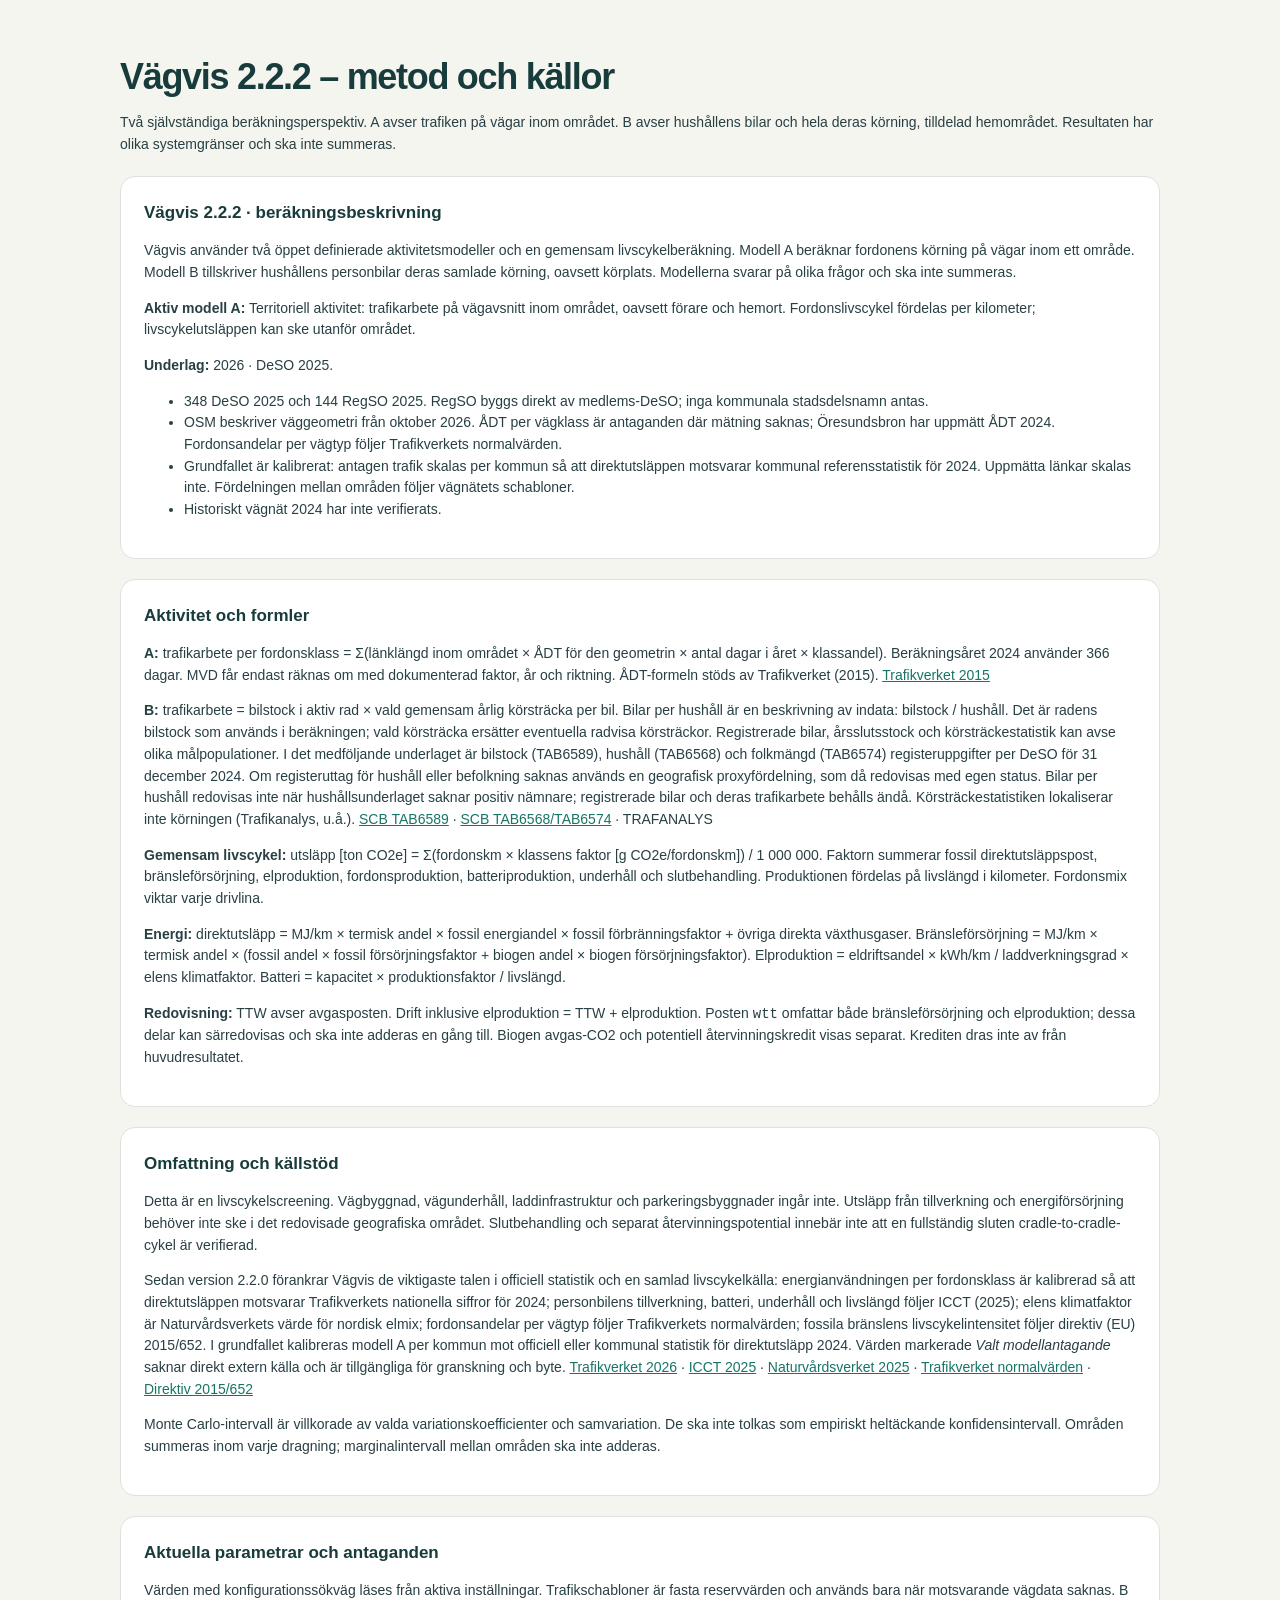
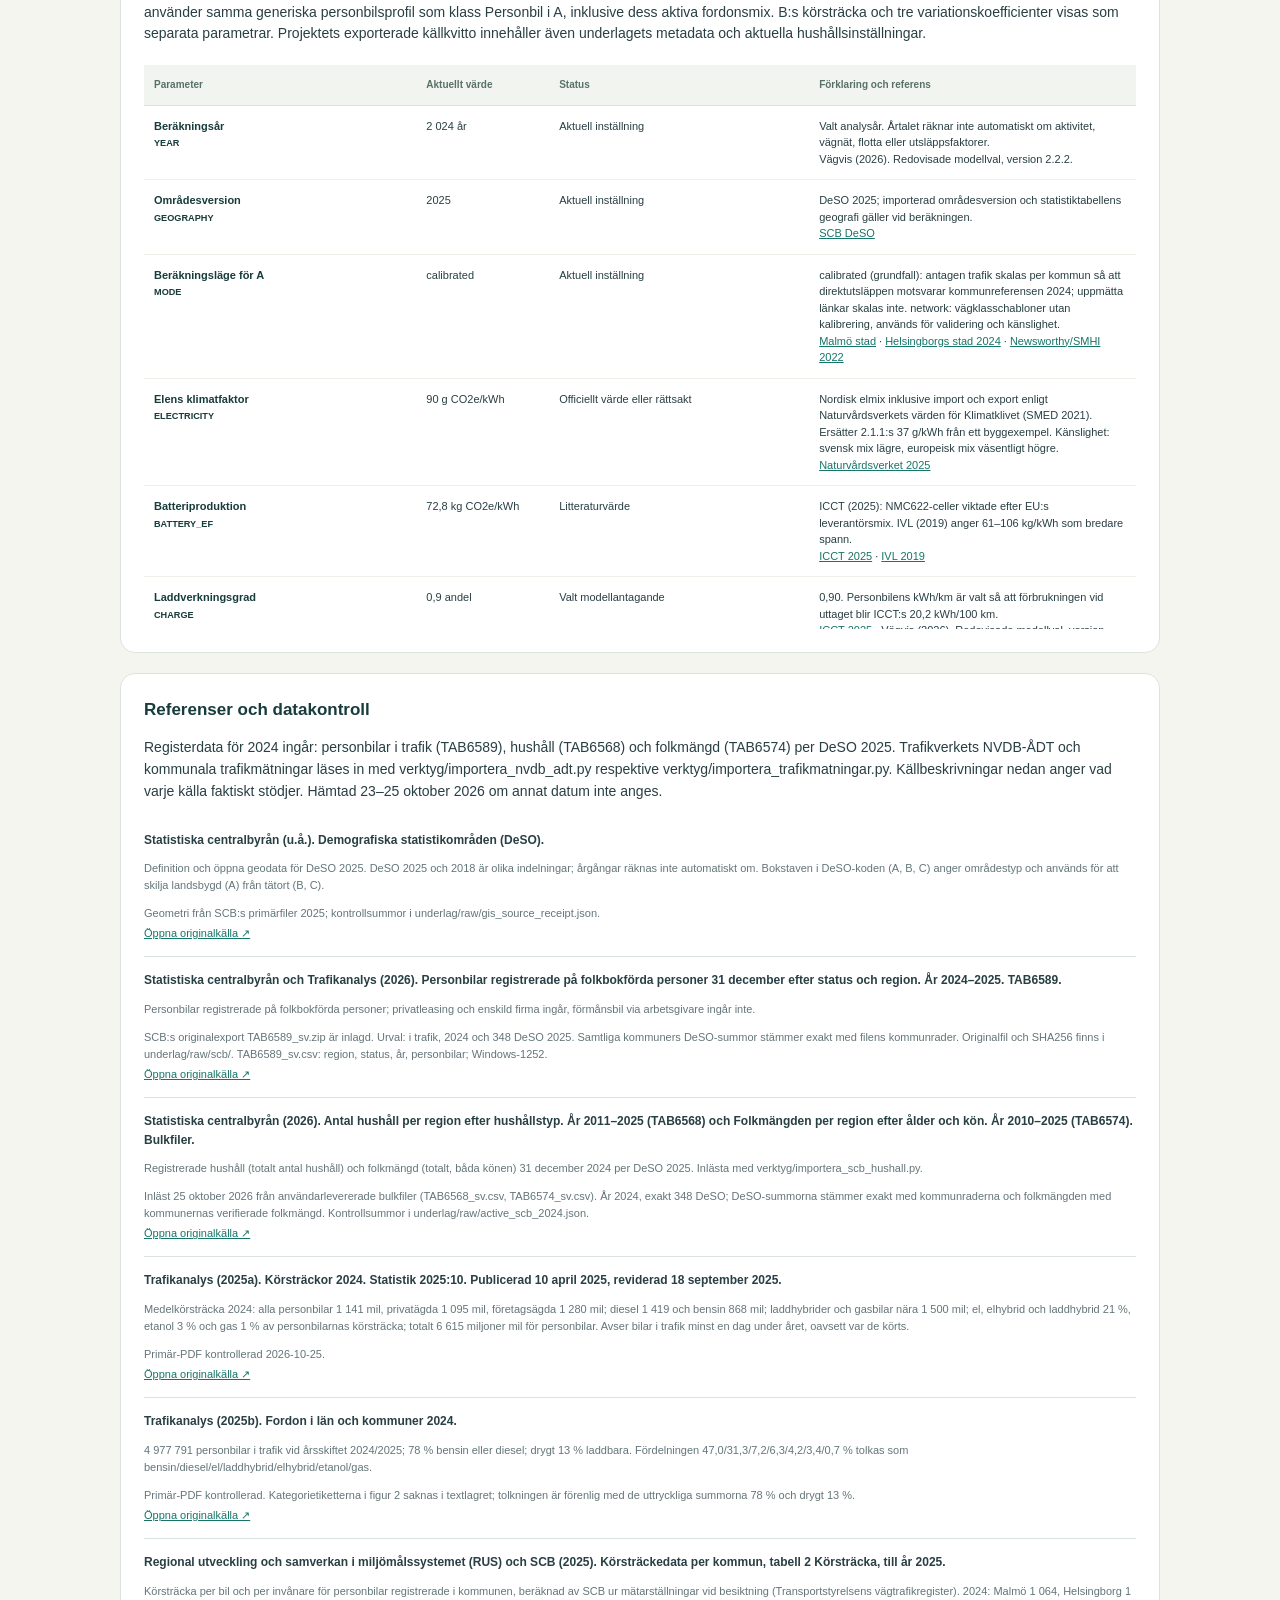
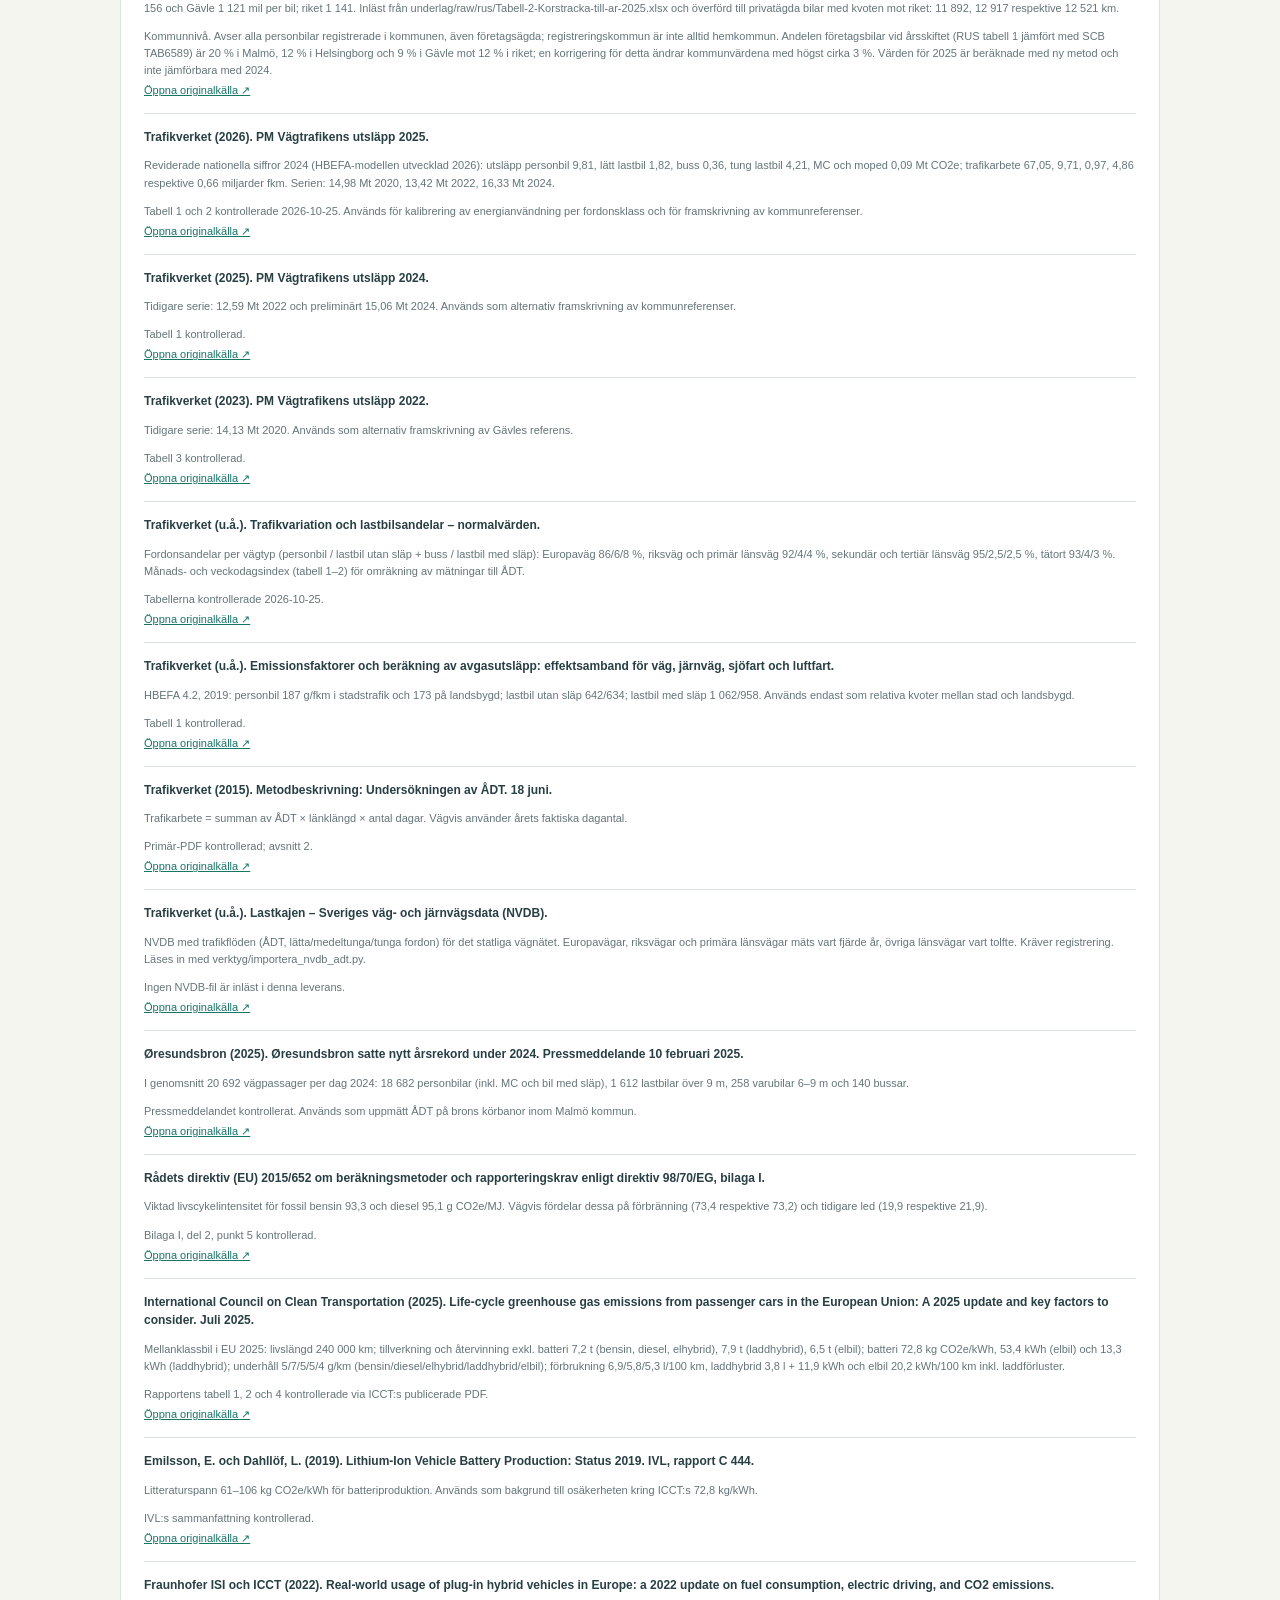
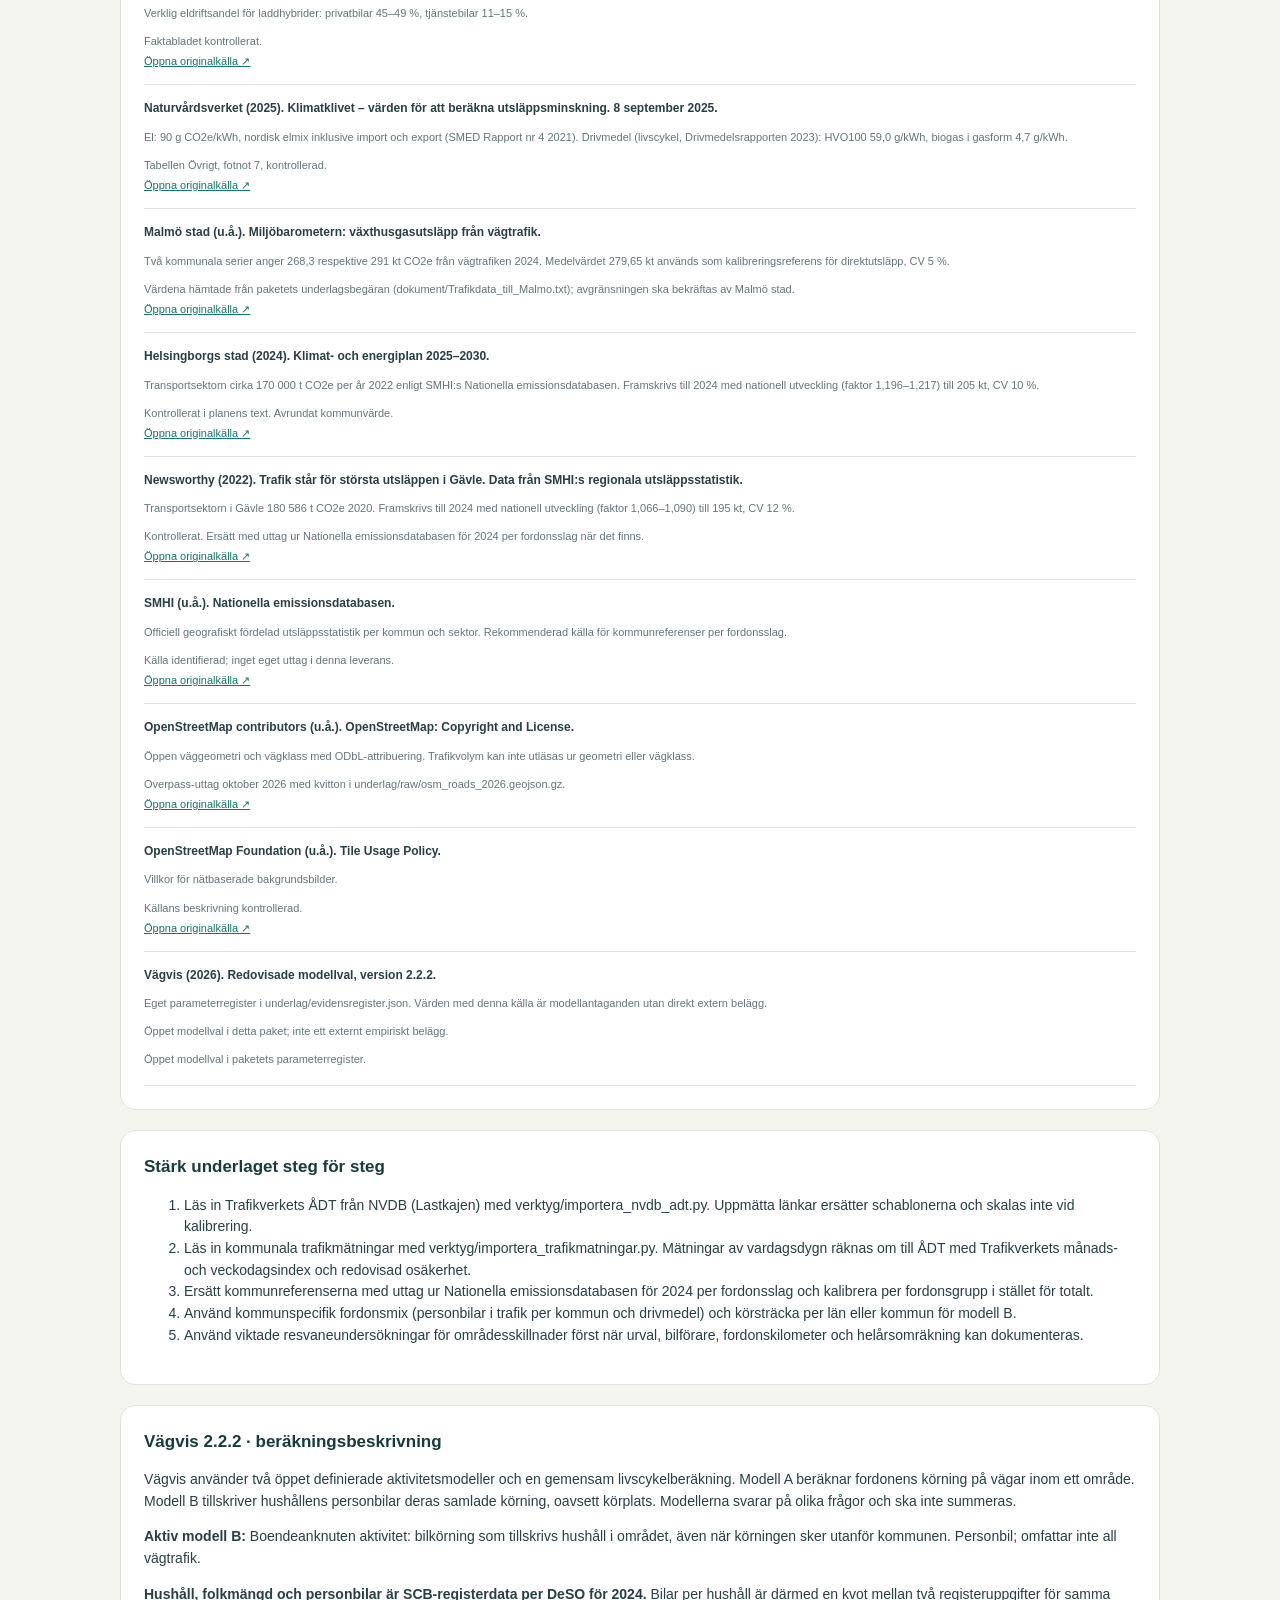
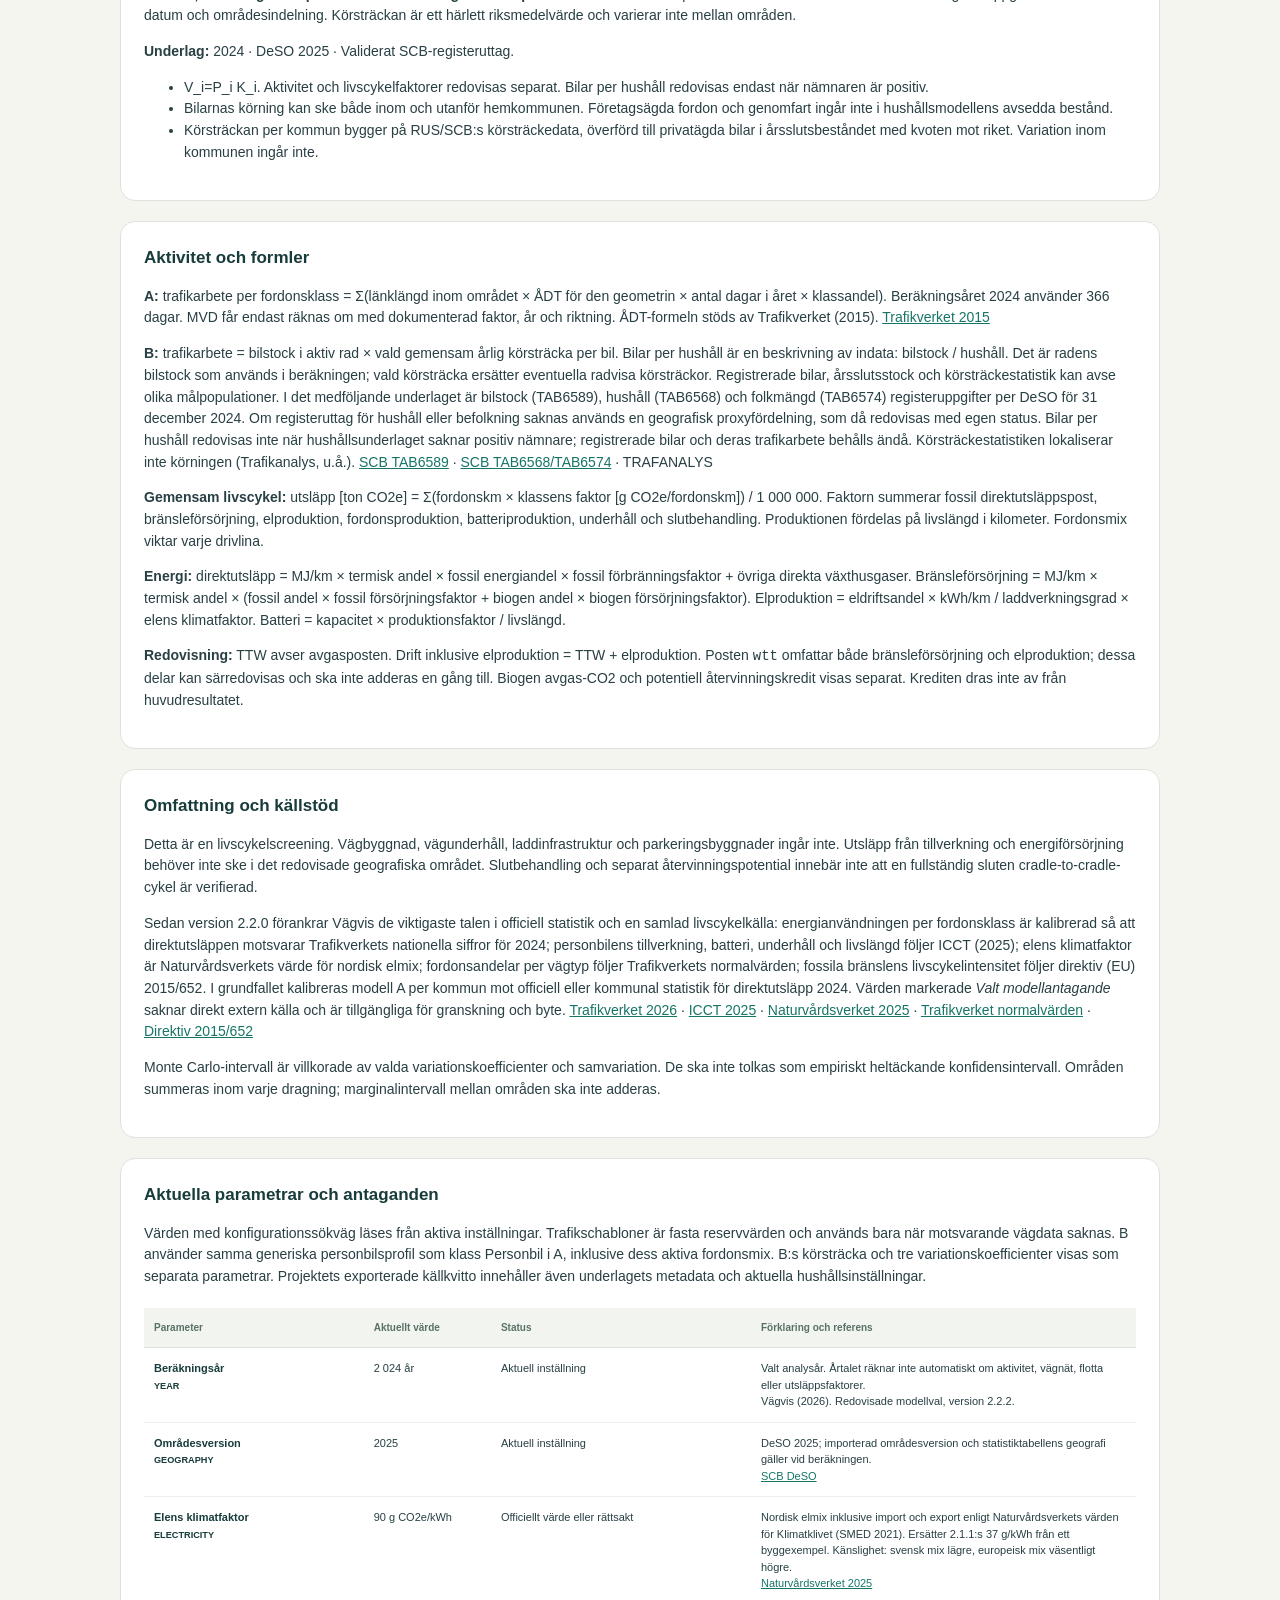
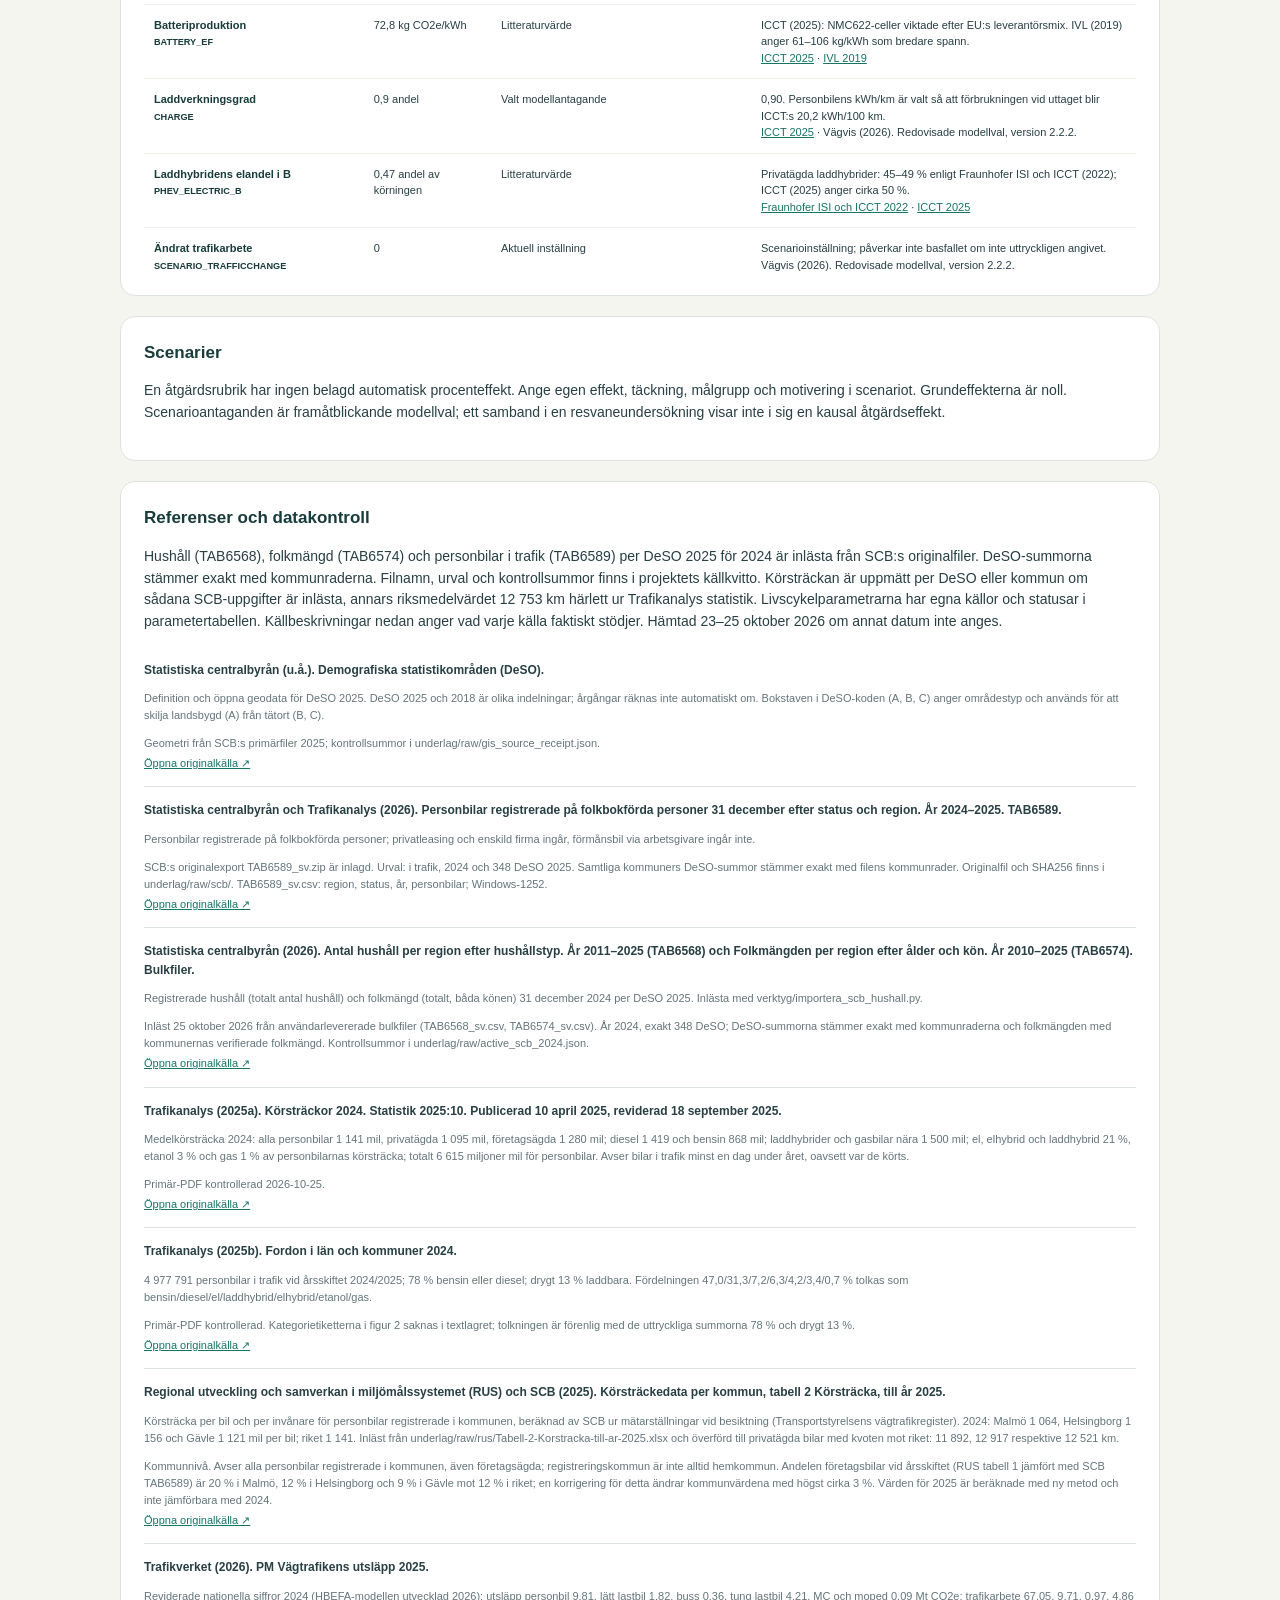
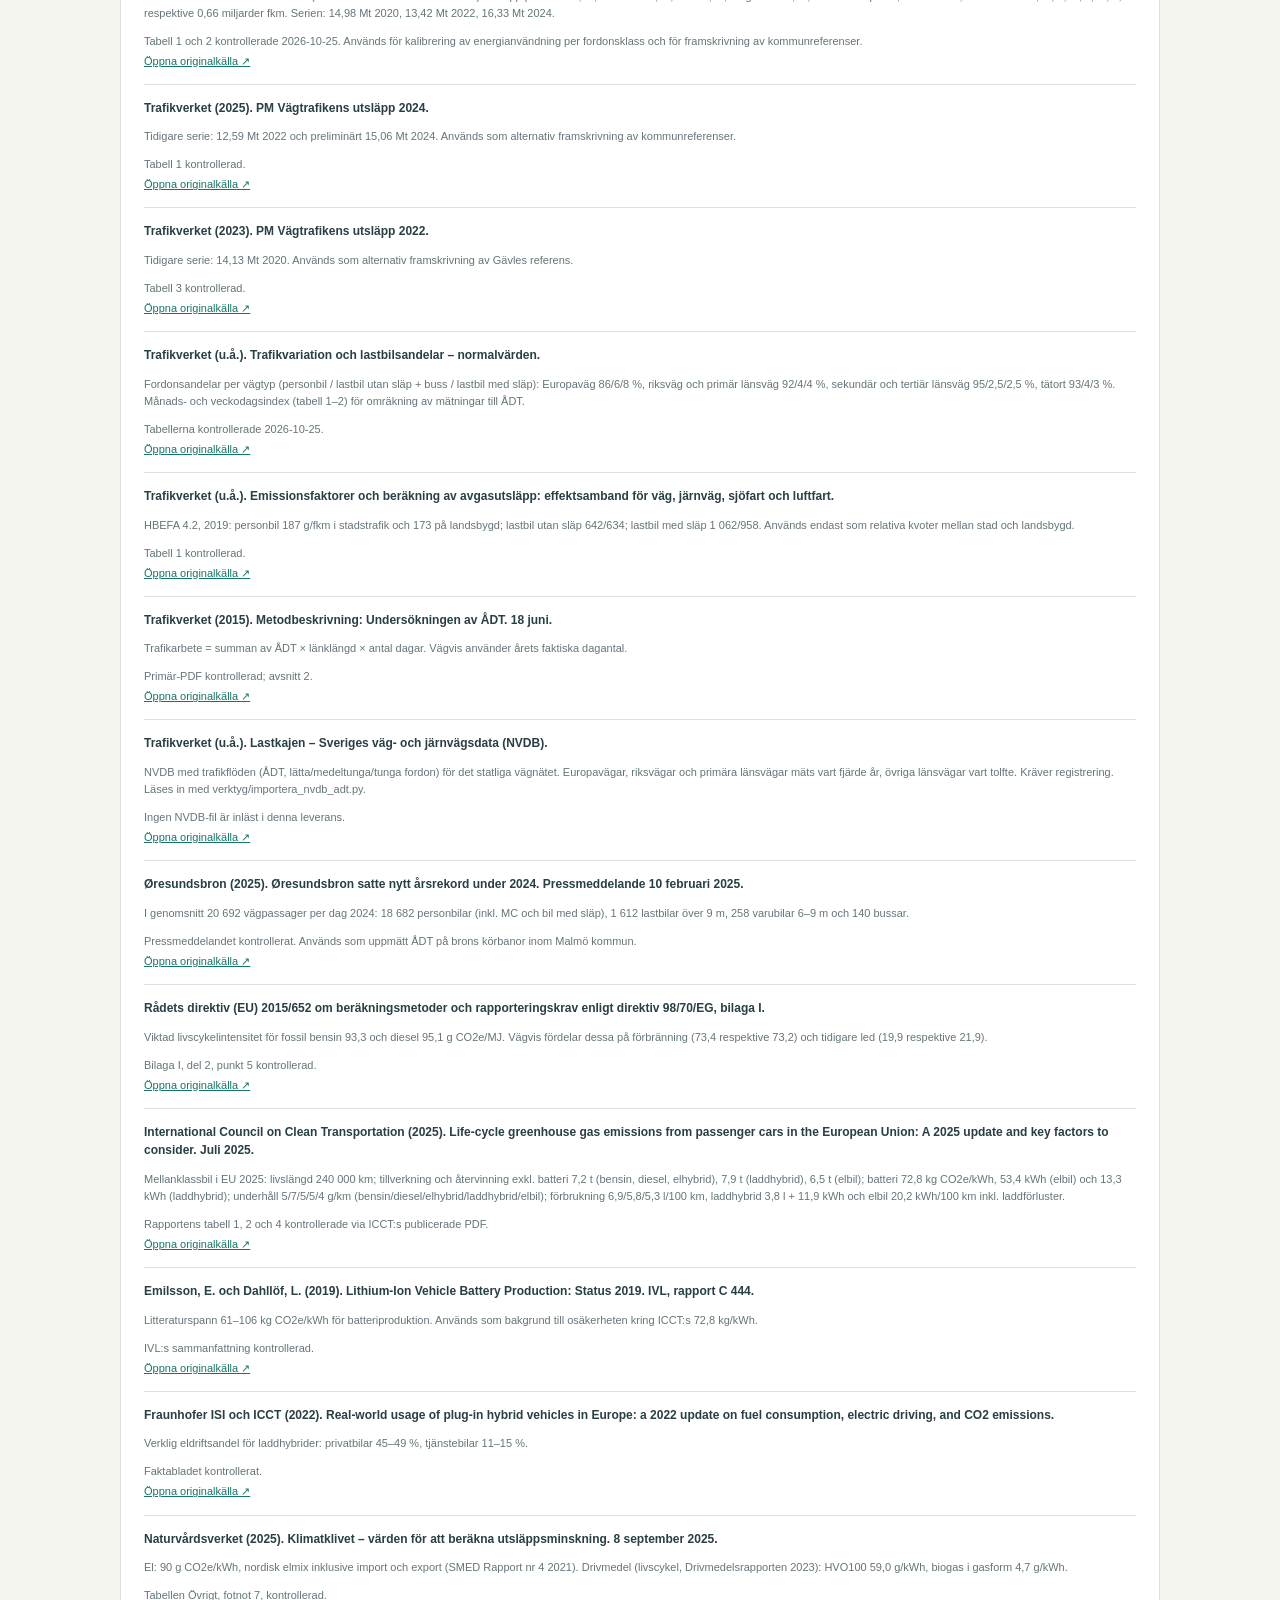
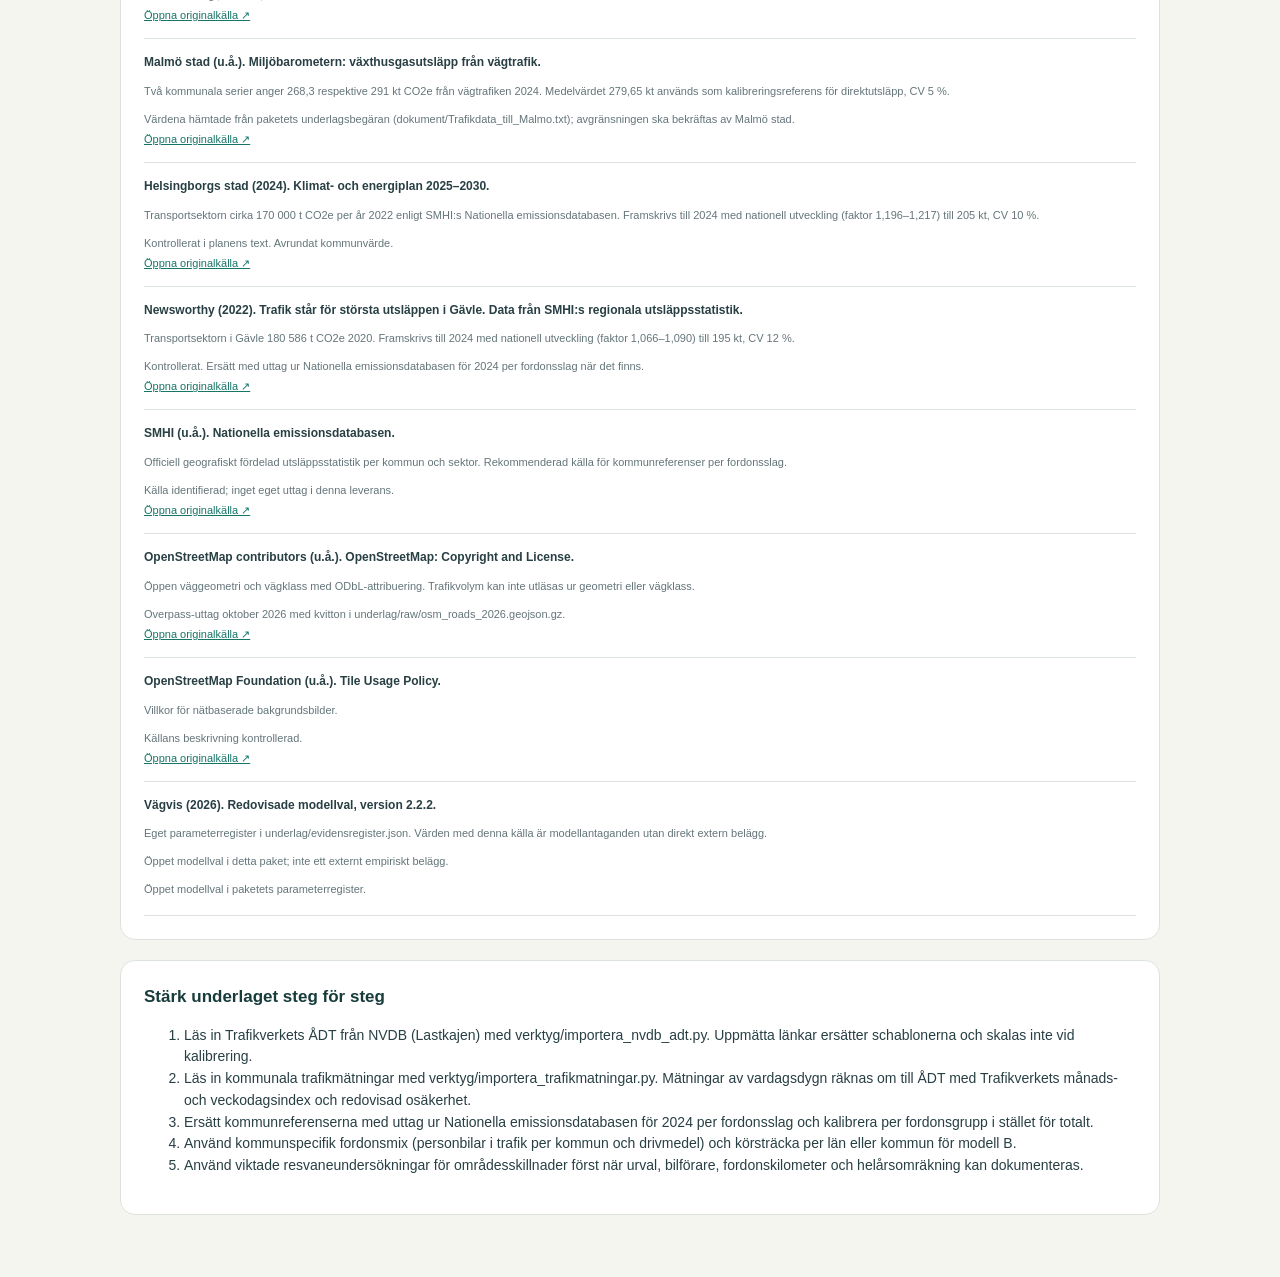
==== commit b654a4ac: "Add files via upload" ====
--- a/app/Metod_och_anvandning.html
+++ b/app/Metod_och_anvandning.html
@@ -1,4 +1,4 @@
-<!doctype html><html lang="sv"><head><meta charset="utf-8"><meta name="viewport" content="width=device-width,initial-scale=1"><title>Vägvis 2.2.0 – metod och källor</title><style>/* required styles */
+<!doctype html><html lang="sv"><head><meta charset="utf-8"><meta name="viewport" content="width=device-width,initial-scale=1"><title>Vägvis 2.2.2 – metod och källor</title><style>/* required styles */
 
 .leaflet-pane,
 .leaflet-tile,
@@ -676,4 +676,4 @@
 /* Independent interface: retain the existing palette, spacing and navigation. */
 #view>article.card{margin-bottom:18px}label.field{display:block;font-size:11px;font-weight:600;color:var(--ink)}label.field input,label.field select,label.field textarea{display:block;margin-top:6px;width:100%;box-sizing:border-box}label.field textarea{padding:10px;border:1px solid #cbd7ce;border-radius:6px;font:inherit}td label.field input{min-width:76px}#view td small{display:block;font-size:10px;line-height:1.5;color:var(--muted);font-weight:400;white-space:normal;max-width:320px}.scenario-number{width:76px}.map-options{align-items:center;margin:0 0 10px}.map-options label{font-size:11px}.map-options input{accent-color:var(--teal)}.map-options button{padding:7px 11px}.component-row>b{text-align:right;font-size:10px}.component-row{grid-template-columns:135px 1fr 85px}.table-tools{flex-wrap:wrap}#view .table-wrap td{vertical-align:top}#view select{max-width:100%}@media(max-width:720px){.component-row{grid-template-columns:110px 1fr 75px}.map-options{gap:8px}}
 .ref-wrap td{white-space:normal;vertical-align:top;line-height:1.5}.ref-wrap td:last-child{min-width:320px}
-body{display:block;max-width:1080px;margin:24px auto;padding:20px}.card{margin:20px 0}h1{font-size:36px}a{overflow-wrap:anywhere}@media print{body{padding:0;margin:0}.card{break-inside:auto}}</style></head><body><h1>Vägvis 2.2.0 – metod och källor</h1><p>Två självständiga beräkningsperspektiv. A avser trafiken på vägar inom området. B avser hushållens bilar och hela deras körning, tilldelad hemområdet. Resultaten har olika systemgränser och ska inte summeras.</p><article class="card"><h2>Vägvis 2.2.0 · beräkningsbeskrivning</h2><p>Vägvis använder två öppet definierade aktivitetsmodeller och en gemensam livscykelberäkning. Modell A beräknar fordonens körning på vägar inom ett område. Modell B tillskriver hushållens personbilar deras samlade körning, oavsett körplats. Modellerna svarar på olika frågor och ska inte summeras.</p><p><strong>Aktiv modell A:</strong> Territoriell aktivitet: trafikarbete på vägavsnitt inom området, oavsett förare och hemort. Fordonslivscykel fördelas per kilometer; livscykelutsläppen kan ske utanför området.</p><p><strong>Underlag:</strong> 2026 · DeSO 2025.</p><ul><li>348 DeSO 2025 och 144 RegSO 2025. RegSO byggs direkt av medlems-DeSO; inga kommunala stadsdelsnamn antas.</li><li>OSM beskriver väggeometri från oktober 2026. ÅDT per vägklass är antaganden där mätning saknas; Öresundsbron har uppmätt ÅDT 2024. Fordonsandelar per vägtyp följer Trafikverkets normalvärden.</li><li>Grundfallet är kalibrerat: antagen trafik skalas per kommun så att direktutsläppen motsvarar kommunal referensstatistik för 2024. Uppmätta länkar skalas inte. Fördelningen mellan områden följer vägnätets schabloner.</li><li>Historiskt vägnät 2024 har inte verifierats.</li></ul></article><article class="card"><h2>Aktivitet och formler</h2><p><strong>A:</strong> trafikarbete per fordonsklass = Σ(länklängd inom området × ÅDT för den geometrin × antal dagar i året × klassandel). Beräkningsåret 2024 använder 366 dagar. MVD får endast räknas om med dokumenterad faktor, år och riktning. ÅDT-formeln stöds av Trafikverket (2015). <a href="https://bransch.trafikverket.se/contentassets/29f030c5f81948f1ae48ab3b73c02d30/metodbeskrivning_adt_2015-06-18.pdf" target="_blank" rel="noopener noreferrer">Trafikverket 2015</a></p><p><strong>B:</strong> trafikarbete = bilstock i aktiv rad × vald gemensam årlig körsträcka per bil. Bilar per hushåll är en beskrivning av indata: bilstock / hushåll. Det är radens bilstock som används i beräkningen; vald körsträcka ersätter eventuella radvisa körsträckor. Registrerade bilar, årsslutsstock och körsträckestatistik kan avse olika målpopulationer. I det medföljande underlaget är bilstock (TAB6589), hushåll (TAB6568) och folkmängd (TAB6574) registeruppgifter per DeSO för 31 december 2024. Om registeruttag för hushåll eller befolkning saknas används en geografisk proxyfördelning, som då redovisas med egen status. Bilar per hushåll redovisas inte när hushållsunderlaget saknar positiv nämnare; registrerade bilar och deras trafikarbete behålls ändå. Körsträckestatistiken lokaliserar inte körningen (Trafikanalys, u.å.). <a href="https://www.statistikdatabasen.scb.se/pxweb/sv/ssd/START__TK__TK1001__TK1001Z/PersBilarDesoN/" target="_blank" rel="noopener noreferrer">SCB TAB6589</a> · <a href="https://www.statistikdatabasen.scb.se/Resources/PX/bulk/ssd/sv/" target="_blank" rel="noopener noreferrer">SCB TAB6568/TAB6574</a> · TRAFANALYS</p><p><strong>Gemensam livscykel:</strong> utsläpp [ton CO2e] = Σ(fordonskm × klassens faktor [g CO2e/fordonskm]) / 1 000 000. Faktorn summerar fossil direktutsläppspost, bränsleförsörjning, elproduktion, fordonsproduktion, batteriproduktion, underhåll och slutbehandling. Produktionen fördelas på livslängd i kilometer. Fordonsmix viktar varje drivlina.</p><p><strong>Energi:</strong> direktutsläpp = MJ/km × termisk andel × fossil energiandel × fossil förbränningsfaktor + övriga direkta växthusgaser. Bränsleförsörjning = MJ/km × termisk andel × (fossil andel × fossil försörjningsfaktor + biogen andel × biogen försörjningsfaktor). Elproduktion = eldriftsandel × kWh/km / laddverkningsgrad × elens klimatfaktor. Batteri = kapacitet × produktionsfaktor / livslängd.</p><p><strong>Redovisning:</strong> TTW avser avgasposten. Drift inklusive elproduktion = TTW + elproduktion. Posten <code>wtt</code> omfattar både bränsleförsörjning och elproduktion; dessa delar kan särredovisas och ska inte adderas en gång till. Biogen avgas-CO2 och potentiell återvinningskredit visas separat. Krediten dras inte av från huvudresultatet.</p></article><article class="card"><h2>Omfattning och källstöd</h2><p>Detta är en livscykelscreening. Vägbyggnad, vägunderhåll, laddinfrastruktur och parkeringsbyggnader ingår inte. Utsläpp från tillverkning och energiförsörjning behöver inte ske i det redovisade geografiska området. Slutbehandling och separat återvinningspotential innebär inte att en fullständig sluten cradle-to-cradle-cykel är verifierad.</p><p>Version 2.2.0 förankrar de viktigaste talen i officiell statistik och en samlad livscykelkälla: energianvändningen per fordonsklass är kalibrerad så att direktutsläppen motsvarar Trafikverkets nationella siffror för 2024; personbilens tillverkning, batteri, underhåll och livslängd följer ICCT (2025); elens klimatfaktor är Naturvårdsverkets värde för nordisk elmix; fordonsandelar per vägtyp följer Trafikverkets normalvärden; fossila bränslens livscykelintensitet följer direktiv (EU) 2015/652. I grundfallet kalibreras modell A per kommun mot officiell eller kommunal statistik för direktutsläpp 2024. Värden markerade <em>Valt modellantagande</em> saknar direkt extern källa och är tillgängliga för granskning och byte. <a href="https://bransch.trafikverket.se/contentassets/bdc6eaecf796497dbf5720a71e607fd1/pm-vagtrafikens-utslapp-2025.pdf" target="_blank" rel="noopener noreferrer">Trafikverket 2026</a> · <a href="https://theicct.org/publication/electric-cars-life-cycle-analysis-emissions-europe-jul25/" target="_blank" rel="noopener noreferrer">ICCT 2025</a> · <a href="https://www.naturvardsverket.se/4a5639/globalassets/amnen/klimatomstallning/klimatklivet/dokument/klimatklivet-varden-for-att-berakna-utslappsminskning-2025-09-08.pdf" target="_blank" rel="noopener noreferrer">Naturvårdsverket 2025</a> · <a href="https://bransch.trafikverket.se/contentassets/6172806b6959485d895374173243047f/2025_ny/vag/trafikvariation-och-fordonsandelar-vag.pdf" target="_blank" rel="noopener noreferrer">Trafikverket normalvärden</a> · <a href="https://www.legislation.gov.uk/eudr/2015/652/contents" target="_blank" rel="noopener noreferrer">Direktiv 2015/652</a></p><p>Monte Carlo-intervall är villkorade av valda variationskoefficienter och samvariation. De ska inte tolkas som empiriskt heltäckande konfidensintervall. Områden summeras inom varje dragning; marginalintervall mellan områden ska inte adderas.</p></article><article class="card"><h2>Aktuella parametrar och antaganden</h2><p>Värden med konfigurationssökväg läses från aktiva inställningar. Trafikschabloner är fasta reservvärden och används bara när motsvarande vägdata saknas. B använder samma generiska personbilsprofil som klass Personbil i A, inklusive dess aktiva fordonsmix. B:s körsträcka och tre variationskoefficienter visas som separata parametrar. Projektets exporterade källkvitto innehåller även underlagets metadata och aktuella hushållsinställningar.</p><div class="table-wrap"><table class="calc-table calc-wrap"><thead><tr><th>Parameter</th><th>Aktuellt värde</th><th>Status</th><th>Förklaring och referens</th></tr></thead><tbody><tr><td>Beräkningsår<br><small>YEAR</small></td><td>2 024 år</td><td>Aktuell inställning</td><td>Valt analysår. Årtalet räknar inte automatiskt om aktivitet, vägnät, flotta eller utsläppsfaktorer.<br>Vägvis (2026). Redovisade modellval, version 2.2.0.</td></tr><tr><td>Områdesversion<br><small>GEOGRAPHY</small></td><td>2025 </td><td>Aktuell inställning</td><td>DeSO 2025; importerad områdesversion och statistiktabellens geografi gäller vid beräkningen.<br><a href="https://www.scb.se/vara-tjanster/oppna-data/oppna-geodata/demografiska-statistikomraden-deso/" target="_blank" rel="noopener noreferrer">SCB DeSO</a></td></tr><tr><td>Beräkningsläge för A<br><small>MODE</small></td><td>calibrated </td><td>Aktuell inställning</td><td>calibrated (grundfall): antagen trafik skalas per kommun så att direktutsläppen motsvarar kommunreferensen 2024; uppmätta länkar skalas inte. network: vägklasschabloner utan kalibrering, används för validering och känslighet.<br><a href="https://miljobarometern.malmo.se/miljomal/mal-7/utslapp-fran-vagtrafik/vaxthusgasutslapp-per-trafikslag/table/" target="_blank" rel="noopener noreferrer">Malmö stad</a> · <a href="https://media.helsingborg.se/uploads/networks/4/sites/141/2024/12/klimat-och-energiplan-2025_2030.pdf" target="_blank" rel="noopener noreferrer">Helsingborgs stad 2024</a> · <a href="https://www.newsworthy.se/artikel/166359/trafik-st%C3%A5r-f%C3%B6r-st%C3%B6rsta-utsl%C3%A4ppen-i-g%C3%A4vle---minskar-snabbare-%C3%A4n-i-riket" target="_blank" rel="noopener noreferrer">Newsworthy/SMHI 2022</a></td></tr><tr><td>Elens klimatfaktor<br><small>ELECTRICITY</small></td><td>90 g CO2e/kWh</td><td>Officiellt värde eller rättsakt</td><td>Nordisk elmix inklusive import och export enligt Naturvårdsverkets värden för Klimatklivet (SMED 2021). Ersätter 2.1.1:s 37 g/kWh från ett byggexempel. Känslighet: svensk mix lägre, europeisk mix väsentligt högre.<br><a href="https://www.naturvardsverket.se/4a5639/globalassets/amnen/klimatomstallning/klimatklivet/dokument/klimatklivet-varden-for-att-berakna-utslappsminskning-2025-09-08.pdf" target="_blank" rel="noopener noreferrer">Naturvårdsverket 2025</a></td></tr><tr><td>Batteriproduktion<br><small>BATTERY_EF</small></td><td>72,8 kg CO2e/kWh</td><td>Litteraturvärde</td><td>ICCT (2025): NMC622-celler viktade efter EU:s leverantörsmix. IVL (2019) anger 61–106 kg/kWh som bredare spann.<br><a href="https://theicct.org/publication/electric-cars-life-cycle-analysis-emissions-europe-jul25/" target="_blank" rel="noopener noreferrer">ICCT 2025</a> · <a href="https://www.ivl.se/english/ivl/press/press-releases/2019-12-04-new-report-on-climate-impact-of-electric-car-batteries.html" target="_blank" rel="noopener noreferrer">IVL 2019</a></td></tr><tr><td>Laddverkningsgrad<br><small>CHARGE</small></td><td>0,9 andel</td><td>Valt modellantagande</td><td>0,90. Personbilens kWh/km är valt så att förbrukningen vid uttaget blir ICCT:s 20,2 kWh/100 km.<br><a href="https://theicct.org/publication/electric-cars-life-cycle-analysis-emissions-europe-jul25/" target="_blank" rel="noopener noreferrer">ICCT 2025</a> · Vägvis (2026). Redovisade modellval, version 2.2.0.</td></tr><tr><td>Laddhybridens elandel i A<br><small>PHEV_ELECTRIC</small></td><td>0,35 andel av körningen</td><td>Litteraturvärde</td><td>Viktat mellanvärde mellan privatbilar (45–49 %) och tjänstebilar (11–15 %) eftersom A omfattar all trafik och fördelningen mellan ägarkategorier är okänd. B använder 0,47.<br><a href="https://theicct.org/wp-content/uploads/2022/06/fs-real-world-phev-use-jun22.pdf" target="_blank" rel="noopener noreferrer">Fraunhofer ISI och ICCT 2022</a></td></tr><tr><td>Ändrat trafikarbete<br><small>SCENARIO_TRAFFICCHANGE</small></td><td>0 </td><td>Aktuell inställning</td><td>Scenarioinställning; påverkar inte basfallet om inte uttryckligen angivet.<br>Vägvis (2026). Redovisade modellval, version 2.2.0.</td></tr><tr><td>Ökad elandel<br><small>SCENARIO_ELECTRIFY</small></td><td>0 </td><td>Aktuell inställning</td><td>Scenarioinställning; påverkar inte basfallet om inte uttryckligen angivet.<br>Vägvis (2026). Redovisade modellval, version 2.2.0.</td></tr><tr><td>Energimultiplikator<br><small>SCENARIO_ENERGYSCALE</small></td><td>1 </td><td>Aktuell inställning</td><td>Scenarioinställning; påverkar inte basfallet om inte uttryckligen angivet.<br>Vägvis (2026). Redovisade modellval, version 2.2.0.</td></tr><tr><td>Produktionsmultiplikator<br><small>SCENARIO_PRODUCTIONSCALE</small></td><td>1 </td><td>Aktuell inställning</td><td>Scenarioinställning; påverkar inte basfallet om inte uttryckligen angivet.<br>Vägvis (2026). Redovisade modellval, version 2.2.0.</td></tr><tr><td>Livslängdsmultiplikator<br><small>SCENARIO_LIFESCALE</small></td><td>1 </td><td>Aktuell inställning</td><td>Scenarioinställning; påverkar inte basfallet om inte uttryckligen angivet.<br>Vägvis (2026). Redovisade modellval, version 2.2.0.</td></tr><tr><td>Antagen tätortsandel av nationellt trafikarbete<br><small>ENV_URBANSHARE</small></td><td>0,35 andel</td><td>Valt modellantagande</td><td>Används enbart för att normera stad/landsbygd-kvoterna så att nationellt genomsnitt bevaras. I kalibrerat läge påverkar värdet inte kommuntotalen.<br>Vägvis (2026). Redovisade modellval, version 2.2.0.</td></tr><tr><td>Personbil: direktutsläpp stad/landsbygd<br><small>ENV_RATIO_CAR</small></td><td>1,0809249 kvot</td><td>Härlett ur officiell statistik</td><td>Relativ skillnad enligt Trafikverkets HBEFA 4.2-faktorer 2019 (personbil 187/173, lastbil utan släp 642/634, lastbil med släp 1062/958). Lätt lastbil, MC och moped använder personbilens kvot; buss lastbilens utan släp.<br><a href="https://bransch.trafikverket.se/contentassets/6172806b6959485d895374173243047f/2026/emissionsfaktorer-vag-jarnvag-sjo-och-luft.pdf" target="_blank" rel="noopener noreferrer">Trafikverket HBEFA</a></td></tr><tr><td>Lätt lastbil: direktutsläpp stad/landsbygd<br><small>ENV_RATIO_VAN</small></td><td>1,0809249 kvot</td><td>Härlett ur officiell statistik</td><td>Relativ skillnad enligt Trafikverkets HBEFA 4.2-faktorer 2019 (personbil 187/173, lastbil utan släp 642/634, lastbil med släp 1062/958). Lätt lastbil, MC och moped använder personbilens kvot; buss lastbilens utan släp.<br><a href="https://bransch.trafikverket.se/contentassets/6172806b6959485d895374173243047f/2026/emissionsfaktorer-vag-jarnvag-sjo-och-luft.pdf" target="_blank" rel="noopener noreferrer">Trafikverket HBEFA</a></td></tr><tr><td>Tung lastbil utan släp: direktutsläpp stad/landsbygd<br><small>ENV_RATIO_RIGID</small></td><td>1,0126183 kvot</td><td>Härlett ur officiell statistik</td><td>Relativ skillnad enligt Trafikverkets HBEFA 4.2-faktorer 2019 (personbil 187/173, lastbil utan släp 642/634, lastbil med släp 1062/958). Lätt lastbil, MC och moped använder personbilens kvot; buss lastbilens utan släp.<br><a href="https://bransch.trafikverket.se/contentassets/6172806b6959485d895374173243047f/2026/emissionsfaktorer-vag-jarnvag-sjo-och-luft.pdf" target="_blank" rel="noopener noreferrer">Trafikverket HBEFA</a></td></tr><tr><td>Tung lastbil med släp: direktutsläpp stad/landsbygd<br><small>ENV_RATIO_ARTIC</small></td><td>1,1085595 kvot</td><td>Härlett ur officiell statistik</td><td>Relativ skillnad enligt Trafikverkets HBEFA 4.2-faktorer 2019 (personbil 187/173, lastbil utan släp 642/634, lastbil med släp 1062/958). Lätt lastbil, MC och moped använder personbilens kvot; buss lastbilens utan släp.<br><a href="https://bransch.trafikverket.se/contentassets/6172806b6959485d895374173243047f/2026/emissionsfaktorer-vag-jarnvag-sjo-och-luft.pdf" target="_blank" rel="noopener noreferrer">Trafikverket HBEFA</a></td></tr><tr><td>Buss, nationell mix inkl. region- och turistbuss: direktutsläpp stad/landsbygd<br><small>ENV_RATIO_BUS</small></td><td>1,0126183 kvot</td><td>Härlett ur officiell statistik</td><td>Relativ skillnad enligt Trafikverkets HBEFA 4.2-faktorer 2019 (personbil 187/173, lastbil utan släp 642/634, lastbil med släp 1062/958). Lätt lastbil, MC och moped använder personbilens kvot; buss lastbilens utan släp.<br><a href="https://bransch.trafikverket.se/contentassets/6172806b6959485d895374173243047f/2026/emissionsfaktorer-vag-jarnvag-sjo-och-luft.pdf" target="_blank" rel="noopener noreferrer">Trafikverket HBEFA</a></td></tr><tr><td>Motorcykel: direktutsläpp stad/landsbygd<br><small>ENV_RATIO_MC</small></td><td>1,0809249 kvot</td><td>Härlett ur officiell statistik</td><td>Relativ skillnad enligt Trafikverkets HBEFA 4.2-faktorer 2019 (personbil 187/173, lastbil utan släp 642/634, lastbil med släp 1062/958). Lätt lastbil, MC och moped använder personbilens kvot; buss lastbilens utan släp.<br><a href="https://bransch.trafikverket.se/contentassets/6172806b6959485d895374173243047f/2026/emissionsfaktorer-vag-jarnvag-sjo-och-luft.pdf" target="_blank" rel="noopener noreferrer">Trafikverket HBEFA</a></td></tr><tr><td>Moped: direktutsläpp stad/landsbygd<br><small>ENV_RATIO_MOPED</small></td><td>1,0809249 kvot</td><td>Härlett ur officiell statistik</td><td>Relativ skillnad enligt Trafikverkets HBEFA 4.2-faktorer 2019 (personbil 187/173, lastbil utan släp 642/634, lastbil med släp 1062/958). Lätt lastbil, MC och moped använder personbilens kvot; buss lastbilens utan släp.<br><a href="https://bransch.trafikverket.se/contentassets/6172806b6959485d895374173243047f/2026/emissionsfaktorer-vag-jarnvag-sjo-och-luft.pdf" target="_blank" rel="noopener noreferrer">Trafikverket HBEFA</a></td></tr><tr><td>Elbil: tillverkning relativt basfordon (övriga klasser)<br><small>RULE_BEVBODY</small></td><td>1,05 </td><td>Valt modellantagande</td><td>Allmän regel för fordonsklasser utan egna drivlineregler. Personbilen har egna värden från ICCT (2025).<br>Vägvis (2026). Redovisade modellval, version 2.2.0.</td></tr><tr><td>Laddhybrid: tillverkning relativt basfordon (övriga klasser)<br><small>RULE_PHEVBODY</small></td><td>1,08 </td><td>Valt modellantagande</td><td>Allmän regel för fordonsklasser utan egna drivlineregler. Personbilen har egna värden från ICCT (2025).<br>Vägvis (2026). Redovisade modellval, version 2.2.0.</td></tr><tr><td>Elbil: underhåll relativt basfordon (övriga klasser)<br><small>RULE_BEVMAINTENANCE</small></td><td>0,8 </td><td>Valt modellantagande</td><td>Allmän regel för fordonsklasser utan egna drivlineregler. Personbilen har egna värden från ICCT (2025).<br>Vägvis (2026). Redovisade modellval, version 2.2.0.</td></tr><tr><td>Laddhybrid: största batteri (övriga klasser)<br><small>RULE_PHEVBATTERYMAX</small></td><td>15 </td><td>Valt modellantagande</td><td>Allmän regel för fordonsklasser utan egna drivlineregler. Personbilen har egna värden från ICCT (2025).<br>Vägvis (2026). Redovisade modellval, version 2.2.0.</td></tr><tr><td>Personbil: livstidskörsträcka<br><small>CAR_LIFE</small></td><td>240 000 km</td><td>Litteraturvärde</td><td>ICCT (2025): 240 000 km över 20 år.<br><a href="https://theicct.org/publication/electric-cars-life-cycle-analysis-emissions-europe-jul25/" target="_blank" rel="noopener noreferrer">ICCT 2025</a></td></tr><tr><td>Personbil: tillverkning exkl. batteri<br><small>CAR_BODY</small></td><td>7 200 kg CO2e/fordon</td><td>Litteraturvärde</td><td>ICCT (2025): 7,2 t för förbränningsbil och elhybrid inklusive återvinning; drivlineregler ger 7,9 t för laddhybrid och 6,5 t för elbil.<br><a href="https://theicct.org/publication/electric-cars-life-cycle-analysis-emissions-europe-jul25/" target="_blank" rel="noopener noreferrer">ICCT 2025</a></td></tr><tr><td>Personbil: batterikapacitet elbil<br><small>CAR_BATTERY</small></td><td>53,4 kWh</td><td>Litteraturvärde</td><td>ICCT (2025): 53,4 kWh (försäljningsviktat 2023); laddhybrid 13,3 kWh enligt drivlineregel.<br><a href="https://theicct.org/publication/electric-cars-life-cycle-analysis-emissions-europe-jul25/" target="_blank" rel="noopener noreferrer">ICCT 2025</a></td></tr><tr><td>Personbil: underhåll<br><small>CAR_MAINT</small></td><td>5 g CO2e/km</td><td>Litteraturvärde</td><td>ICCT (2025): bensin 5; drivlineregler ger diesel 7, elhybrid 5, laddhybrid 5, el 4 g/km.<br><a href="https://theicct.org/publication/electric-cars-life-cycle-analysis-emissions-europe-jul25/" target="_blank" rel="noopener noreferrer">ICCT 2025</a></td></tr><tr><td>Personbil: slutbehandling<br><small>CAR_EOL</small></td><td>0 kg CO2e/fordon</td><td>Litteraturvärde</td><td>0: slutbehandling och återvinning ingår i ICCT:s tillverkningsvärde.<br><a href="https://theicct.org/publication/electric-cars-life-cycle-analysis-emissions-europe-jul25/" target="_blank" rel="noopener noreferrer">ICCT 2025</a></td></tr><tr><td>Personbil: potentiell återvinningskredit (separat)<br><small>CAR_CREDIT</small></td><td>250 kg CO2e/fordon</td><td>Valt modellantagande</td><td>Redovisas separat och dras inte från huvudresultatet.<br>Vägvis (2026). Redovisade modellval, version 2.2.0.</td></tr><tr><td>Personbil: termisk energi per km (kalibrerad)<br><small>CAR_MJ</small></td><td>2,512 MJ/km</td><td>Kalibrerat mot officiell statistik</td><td>Kalibrerad så att klassens direktutsläpp i nationellt genomsnitt motsvarar Trafikverkets reviderade siffror 2024 (utsläpp ÷ trafikarbete). Relativ förbrukning per drivlina enligt ICCT (2025).<br><a href="https://bransch.trafikverket.se/contentassets/bdc6eaecf796497dbf5720a71e607fd1/pm-vagtrafikens-utslapp-2025.pdf" target="_blank" rel="noopener noreferrer">Trafikverket 2026</a> · <a href="https://theicct.org/publication/electric-cars-life-cycle-analysis-emissions-europe-jul25/" target="_blank" rel="noopener noreferrer">ICCT 2025</a></td></tr><tr><td>Personbil: elenergi per km vid batteri<br><small>CAR_KWH</small></td><td>0,182 kWh/km</td><td>Litteraturvärde</td><td>0,182 kWh/km ÷ laddverkningsgrad 0,9 = 20,2 kWh/100 km vid uttag (ICCT 2025).<br><a href="https://theicct.org/publication/electric-cars-life-cycle-analysis-emissions-europe-jul25/" target="_blank" rel="noopener noreferrer">ICCT 2025</a></td></tr><tr><td>Personbil: övriga avgasgaser (CH4, N2O)<br><small>CAR_OTHER</small></td><td>1 g CO2e/km termisk körning</td><td>Valt modellantagande</td><td>Antagen schablon; ingår i kalibreringen av direktutsläppen.<br>Vägvis (2026). Redovisade modellval, version 2.2.0.</td></tr><tr><td>Personbil: andel bensin<br><small>CAR_MIX_PETROL</small></td><td>0,389 andel av körsträckan</td><td>Härlett ur officiell statistik</td><td>Körsträckeviktad nationell mix 2024: flottandelar (Trafikanalys 2025b) × körsträcka per drivmedel (Trafikanalys 2025a). Etanolbilar räknas som bensin, gasbilar som biogas. Elhybridens körsträcka antagen lika med elbilens. Ingen kommunspecifik mix ännu.<br><a href="https://prod.trafa.se/globalassets/statistik/vagtrafik/fordon/2025/fordon-i-lan-och-kommuner-2024.pdf" target="_blank" rel="noopener noreferrer">Trafikanalys 2025b</a> · <a href="https://prod.trafa.se/globalassets/statistik/vagtrafik/korstrackor/2024/korstrackor-2024.pdf" target="_blank" rel="noopener noreferrer">Trafikanalys 2025a</a></td></tr><tr><td>Personbil: andel diesel<br><small>CAR_MIX_DIESEL</small></td><td>0,391 andel av körsträckan</td><td>Härlett ur officiell statistik</td><td>Körsträckeviktad nationell mix 2024: flottandelar (Trafikanalys 2025b) × körsträcka per drivmedel (Trafikanalys 2025a). Etanolbilar räknas som bensin, gasbilar som biogas. Elhybridens körsträcka antagen lika med elbilens. Ingen kommunspecifik mix ännu.<br><a href="https://prod.trafa.se/globalassets/statistik/vagtrafik/fordon/2025/fordon-i-lan-och-kommuner-2024.pdf" target="_blank" rel="noopener noreferrer">Trafikanalys 2025b</a> · <a href="https://prod.trafa.se/globalassets/statistik/vagtrafik/korstrackor/2024/korstrackor-2024.pdf" target="_blank" rel="noopener noreferrer">Trafikanalys 2025a</a></td></tr><tr><td>Personbil: andel elhybrid<br><small>CAR_MIX_HEV</small></td><td>0,047 andel av körsträckan</td><td>Härlett ur officiell statistik</td><td>Körsträckeviktad nationell mix 2024: flottandelar (Trafikanalys 2025b) × körsträcka per drivmedel (Trafikanalys 2025a). Etanolbilar räknas som bensin, gasbilar som biogas. Elhybridens körsträcka antagen lika med elbilens. Ingen kommunspecifik mix ännu.<br><a href="https://prod.trafa.se/globalassets/statistik/vagtrafik/fordon/2025/fordon-i-lan-och-kommuner-2024.pdf" target="_blank" rel="noopener noreferrer">Trafikanalys 2025b</a> · <a href="https://prod.trafa.se/globalassets/statistik/vagtrafik/korstrackor/2024/korstrackor-2024.pdf" target="_blank" rel="noopener noreferrer">Trafikanalys 2025a</a></td></tr><tr><td>Personbil: andel el<br><small>CAR_MIX_BEV</small></td><td>0,08 andel av körsträckan</td><td>Härlett ur officiell statistik</td><td>Körsträckeviktad nationell mix 2024: flottandelar (Trafikanalys 2025b) × körsträcka per drivmedel (Trafikanalys 2025a). Etanolbilar räknas som bensin, gasbilar som biogas. Elhybridens körsträcka antagen lika med elbilens. Ingen kommunspecifik mix ännu.<br><a href="https://prod.trafa.se/globalassets/statistik/vagtrafik/fordon/2025/fordon-i-lan-och-kommuner-2024.pdf" target="_blank" rel="noopener noreferrer">Trafikanalys 2025b</a> · <a href="https://prod.trafa.se/globalassets/statistik/vagtrafik/korstrackor/2024/korstrackor-2024.pdf" target="_blank" rel="noopener noreferrer">Trafikanalys 2025a</a></td></tr><tr><td>Personbil: andel laddhybrid<br><small>CAR_MIX_PHEV</small></td><td>0,083 andel av körsträckan</td><td>Härlett ur officiell statistik</td><td>Körsträckeviktad nationell mix 2024: flottandelar (Trafikanalys 2025b) × körsträcka per drivmedel (Trafikanalys 2025a). Etanolbilar räknas som bensin, gasbilar som biogas. Elhybridens körsträcka antagen lika med elbilens. Ingen kommunspecifik mix ännu.<br><a href="https://prod.trafa.se/globalassets/statistik/vagtrafik/fordon/2025/fordon-i-lan-och-kommuner-2024.pdf" target="_blank" rel="noopener noreferrer">Trafikanalys 2025b</a> · <a href="https://prod.trafa.se/globalassets/statistik/vagtrafik/korstrackor/2024/korstrackor-2024.pdf" target="_blank" rel="noopener noreferrer">Trafikanalys 2025a</a></td></tr><tr><td>Personbil: andel biogas<br><small>CAR_MIX_BIOGAS</small></td><td>0,01 andel av körsträckan</td><td>Härlett ur officiell statistik</td><td>Körsträckeviktad nationell mix 2024: flottandelar (Trafikanalys 2025b) × körsträcka per drivmedel (Trafikanalys 2025a). Etanolbilar räknas som bensin, gasbilar som biogas. Elhybridens körsträcka antagen lika med elbilens. Ingen kommunspecifik mix ännu.<br><a href="https://prod.trafa.se/globalassets/statistik/vagtrafik/fordon/2025/fordon-i-lan-och-kommuner-2024.pdf" target="_blank" rel="noopener noreferrer">Trafikanalys 2025b</a> · <a href="https://prod.trafa.se/globalassets/statistik/vagtrafik/korstrackor/2024/korstrackor-2024.pdf" target="_blank" rel="noopener noreferrer">Trafikanalys 2025a</a></td></tr><tr><td>Personbil diesel: relativ bränsleförbrukning<br><small>CAR_RULE_ENERGY_DIESEL</small></td><td>0,946 faktor</td><td>Litteraturvärde</td><td>Härledd ur ICCT (2025): förbrukning 6,9/5,8/5,3 l/100 km (bensin/diesel/elhybrid), laddhybrid 3,8 l och 11,9 kWh per 100 km vid cirka 50 % eldrift; tillverkning och underhåll per drivlina.<br><a href="https://theicct.org/publication/electric-cars-life-cycle-analysis-emissions-europe-jul25/" target="_blank" rel="noopener noreferrer">ICCT 2025</a></td></tr><tr><td>Personbil elhybrid: relativ bränsleförbrukning<br><small>CAR_RULE_ENERGY_HEV</small></td><td>0,768 faktor</td><td>Litteraturvärde</td><td>Härledd ur ICCT (2025): förbrukning 6,9/5,8/5,3 l/100 km (bensin/diesel/elhybrid), laddhybrid 3,8 l och 11,9 kWh per 100 km vid cirka 50 % eldrift; tillverkning och underhåll per drivlina.<br><a href="https://theicct.org/publication/electric-cars-life-cycle-analysis-emissions-europe-jul25/" target="_blank" rel="noopener noreferrer">ICCT 2025</a></td></tr><tr><td>Personbil laddhybrid: relativ bränsleförbrukning<br><small>CAR_RULE_ENERGY_PHEV</small></td><td>1,1 faktor</td><td>Litteraturvärde</td><td>Härledd ur ICCT (2025): förbrukning 6,9/5,8/5,3 l/100 km (bensin/diesel/elhybrid), laddhybrid 3,8 l och 11,9 kWh per 100 km vid cirka 50 % eldrift; tillverkning och underhåll per drivlina.<br><a href="https://theicct.org/publication/electric-cars-life-cycle-analysis-emissions-europe-jul25/" target="_blank" rel="noopener noreferrer">ICCT 2025</a></td></tr><tr><td>Personbil biogas: relativ bränsleförbrukning<br><small>CAR_RULE_ENERGY_BIOGAS</small></td><td>1,06 faktor</td><td>Litteraturvärde</td><td>Härledd ur ICCT (2025): förbrukning 6,9/5,8/5,3 l/100 km (bensin/diesel/elhybrid), laddhybrid 3,8 l och 11,9 kWh per 100 km vid cirka 50 % eldrift; tillverkning och underhåll per drivlina.<br><a href="https://theicct.org/publication/electric-cars-life-cycle-analysis-emissions-europe-jul25/" target="_blank" rel="noopener noreferrer">ICCT 2025</a></td></tr><tr><td>Personbil laddhybrid: relativ elförbrukning<br><small>CAR_RULE_KWH_PHEV</small></td><td>1,18 faktor</td><td>Litteraturvärde</td><td>Härledd ur ICCT (2025): förbrukning 6,9/5,8/5,3 l/100 km (bensin/diesel/elhybrid), laddhybrid 3,8 l och 11,9 kWh per 100 km vid cirka 50 % eldrift; tillverkning och underhåll per drivlina.<br><a href="https://theicct.org/publication/electric-cars-life-cycle-analysis-emissions-europe-jul25/" target="_blank" rel="noopener noreferrer">ICCT 2025</a></td></tr><tr><td>Personbil el: relativ tillverkning<br><small>CAR_RULE_BODY_BEV</small></td><td>0,903 faktor</td><td>Litteraturvärde</td><td>Härledd ur ICCT (2025): förbrukning 6,9/5,8/5,3 l/100 km (bensin/diesel/elhybrid), laddhybrid 3,8 l och 11,9 kWh per 100 km vid cirka 50 % eldrift; tillverkning och underhåll per drivlina.<br><a href="https://theicct.org/publication/electric-cars-life-cycle-analysis-emissions-europe-jul25/" target="_blank" rel="noopener noreferrer">ICCT 2025</a></td></tr><tr><td>Personbil laddhybrid: relativ tillverkning<br><small>CAR_RULE_BODY_PHEV</small></td><td>1,097 faktor</td><td>Litteraturvärde</td><td>Härledd ur ICCT (2025): förbrukning 6,9/5,8/5,3 l/100 km (bensin/diesel/elhybrid), laddhybrid 3,8 l och 11,9 kWh per 100 km vid cirka 50 % eldrift; tillverkning och underhåll per drivlina.<br><a href="https://theicct.org/publication/electric-cars-life-cycle-analysis-emissions-europe-jul25/" target="_blank" rel="noopener noreferrer">ICCT 2025</a></td></tr><tr><td>Personbil elhybrid: relativ tillverkning<br><small>CAR_RULE_BODY_HEV</small></td><td>1 faktor</td><td>Litteraturvärde</td><td>Härledd ur ICCT (2025): förbrukning 6,9/5,8/5,3 l/100 km (bensin/diesel/elhybrid), laddhybrid 3,8 l och 11,9 kWh per 100 km vid cirka 50 % eldrift; tillverkning och underhåll per drivlina.<br><a href="https://theicct.org/publication/electric-cars-life-cycle-analysis-emissions-europe-jul25/" target="_blank" rel="noopener noreferrer">ICCT 2025</a></td></tr><tr><td>Personbil diesel: relativt underhåll<br><small>CAR_RULE_MAINT_DIESEL</small></td><td>1,4 faktor</td><td>Litteraturvärde</td><td>Härledd ur ICCT (2025): förbrukning 6,9/5,8/5,3 l/100 km (bensin/diesel/elhybrid), laddhybrid 3,8 l och 11,9 kWh per 100 km vid cirka 50 % eldrift; tillverkning och underhåll per drivlina.<br><a href="https://theicct.org/publication/electric-cars-life-cycle-analysis-emissions-europe-jul25/" target="_blank" rel="noopener noreferrer">ICCT 2025</a></td></tr><tr><td>Personbil elhybrid: relativt underhåll<br><small>CAR_RULE_MAINT_HEV</small></td><td>1 faktor</td><td>Litteraturvärde</td><td>Härledd ur ICCT (2025): förbrukning 6,9/5,8/5,3 l/100 km (bensin/diesel/elhybrid), laddhybrid 3,8 l och 11,9 kWh per 100 km vid cirka 50 % eldrift; tillverkning och underhåll per drivlina.<br><a href="https://theicct.org/publication/electric-cars-life-cycle-analysis-emissions-europe-jul25/" target="_blank" rel="noopener noreferrer">ICCT 2025</a></td></tr><tr><td>Personbil laddhybrid: relativt underhåll<br><small>CAR_RULE_MAINT_PHEV</small></td><td>1 faktor</td><td>Litteraturvärde</td><td>Härledd ur ICCT (2025): förbrukning 6,9/5,8/5,3 l/100 km (bensin/diesel/elhybrid), laddhybrid 3,8 l och 11,9 kWh per 100 km vid cirka 50 % eldrift; tillverkning och underhåll per drivlina.<br><a href="https://theicct.org/publication/electric-cars-life-cycle-analysis-emissions-europe-jul25/" target="_blank" rel="noopener noreferrer">ICCT 2025</a></td></tr><tr><td>Personbil el: relativt underhåll<br><small>CAR_RULE_MAINT_BEV</small></td><td>0,8 faktor</td><td>Litteraturvärde</td><td>Härledd ur ICCT (2025): förbrukning 6,9/5,8/5,3 l/100 km (bensin/diesel/elhybrid), laddhybrid 3,8 l och 11,9 kWh per 100 km vid cirka 50 % eldrift; tillverkning och underhåll per drivlina.<br><a href="https://theicct.org/publication/electric-cars-life-cycle-analysis-emissions-europe-jul25/" target="_blank" rel="noopener noreferrer">ICCT 2025</a></td></tr><tr><td>Personbil biogas: relativt underhåll<br><small>CAR_RULE_MAINT_BIOGAS</small></td><td>1 faktor</td><td>Litteraturvärde</td><td>Härledd ur ICCT (2025): förbrukning 6,9/5,8/5,3 l/100 km (bensin/diesel/elhybrid), laddhybrid 3,8 l och 11,9 kWh per 100 km vid cirka 50 % eldrift; tillverkning och underhåll per drivlina.<br><a href="https://theicct.org/publication/electric-cars-life-cycle-analysis-emissions-europe-jul25/" target="_blank" rel="noopener noreferrer">ICCT 2025</a></td></tr><tr><td>Personbil laddhybrid: batterikapacitet (kWh)<br><small>CAR_RULE_BATTERY_PHEV</small></td><td>13,3 kWh</td><td>Litteraturvärde</td><td>Härledd ur ICCT (2025): förbrukning 6,9/5,8/5,3 l/100 km (bensin/diesel/elhybrid), laddhybrid 3,8 l och 11,9 kWh per 100 km vid cirka 50 % eldrift; tillverkning och underhåll per drivlina.<br><a href="https://theicct.org/publication/electric-cars-life-cycle-analysis-emissions-europe-jul25/" target="_blank" rel="noopener noreferrer">ICCT 2025</a></td></tr><tr><td>Personbil elhybrid: batterikapacitet (kWh)<br><small>CAR_RULE_BATTERY_HEV</small></td><td>0 kWh</td><td>Litteraturvärde</td><td>Härledd ur ICCT (2025): förbrukning 6,9/5,8/5,3 l/100 km (bensin/diesel/elhybrid), laddhybrid 3,8 l och 11,9 kWh per 100 km vid cirka 50 % eldrift; tillverkning och underhåll per drivlina.<br><a href="https://theicct.org/publication/electric-cars-life-cycle-analysis-emissions-europe-jul25/" target="_blank" rel="noopener noreferrer">ICCT 2025</a></td></tr><tr><td>Lätt lastbil: livstidskörsträcka<br><small>VAN_LIFE</small></td><td>260 000 km</td><td>Valt modellantagande</td><td>Antagen livstidskörsträcka; tillverkning fördelas över denna.<br>Vägvis (2026). Redovisade modellval, version 2.2.0.</td></tr><tr><td>Lätt lastbil: tillverkning exkl. batteri<br><small>VAN_BODY</small></td><td>8 500 kg CO2e/fordon</td><td>Valt modellantagande</td><td>Antagen tillverkning för förbränningsprofilen.<br>Vägvis (2026). Redovisade modellval, version 2.2.0.</td></tr><tr><td>Lätt lastbil: batterikapacitet elbil<br><small>VAN_BATTERY</small></td><td>75 kWh</td><td>Valt modellantagande</td><td>Antagen batterikapacitet.<br>Vägvis (2026). Redovisade modellval, version 2.2.0.</td></tr><tr><td>Lätt lastbil: underhåll<br><small>VAN_MAINT</small></td><td>12 g CO2e/km</td><td>Valt modellantagande</td><td>Antaget underhåll per km.<br>Vägvis (2026). Redovisade modellval, version 2.2.0.</td></tr><tr><td>Lätt lastbil: slutbehandling<br><small>VAN_EOL</small></td><td>240 kg CO2e/fordon</td><td>Valt modellantagande</td><td>Antagen slutbehandling, fördelad på livslängd.<br>Vägvis (2026). Redovisade modellval, version 2.2.0.</td></tr><tr><td>Lätt lastbil: potentiell återvinningskredit (separat)<br><small>VAN_CREDIT</small></td><td>320 kg CO2e/fordon</td><td>Valt modellantagande</td><td>Redovisas separat och dras inte från huvudresultatet.<br>Vägvis (2026). Redovisade modellval, version 2.2.0.</td></tr><tr><td>Lätt lastbil: termisk energi per km (kalibrerad)<br><small>VAN_MJ</small></td><td>2,847 MJ/km</td><td>Kalibrerat mot officiell statistik</td><td>Kalibrerad så att klassens direktutsläpp i nationellt genomsnitt motsvarar Trafikverkets reviderade siffror 2024 (utsläpp ÷ trafikarbete). <br><a href="https://bransch.trafikverket.se/contentassets/bdc6eaecf796497dbf5720a71e607fd1/pm-vagtrafikens-utslapp-2025.pdf" target="_blank" rel="noopener noreferrer">Trafikverket 2026</a></td></tr><tr><td>Lätt lastbil: elenergi per km vid batteri<br><small>VAN_KWH</small></td><td>0,29 kWh/km</td><td>Valt modellantagande</td><td>Antagen elförbrukning.<br>Vägvis (2026). Redovisade modellval, version 2.2.0.</td></tr><tr><td>Lätt lastbil: övriga avgasgaser (CH4, N2O)<br><small>VAN_OTHER</small></td><td>1,5 g CO2e/km termisk körning</td><td>Valt modellantagande</td><td>Antagen schablon; ingår i kalibreringen av direktutsläppen.<br>Vägvis (2026). Redovisade modellval, version 2.2.0.</td></tr><tr><td>Lätt lastbil: andel bensin<br><small>VAN_MIX_PETROL</small></td><td>0,06 andel av körsträckan</td><td>Valt modellantagande</td><td>Antagen nationell drivlinemix. Direktutsläppen är kalibrerade; mixen påverkar främst tidigare led, biogen CO2 och tillverkning.<br>Vägvis (2026). Redovisade modellval, version 2.2.0.</td></tr><tr><td>Lätt lastbil: andel diesel<br><small>VAN_MIX_DIESEL</small></td><td>0,9 andel av körsträckan</td><td>Valt modellantagande</td><td>Antagen nationell drivlinemix. Direktutsläppen är kalibrerade; mixen påverkar främst tidigare led, biogen CO2 och tillverkning.<br>Vägvis (2026). Redovisade modellval, version 2.2.0.</td></tr><tr><td>Lätt lastbil: andel el<br><small>VAN_MIX_BEV</small></td><td>0,03 andel av körsträckan</td><td>Valt modellantagande</td><td>Antagen nationell drivlinemix. Direktutsläppen är kalibrerade; mixen påverkar främst tidigare led, biogen CO2 och tillverkning.<br>Vägvis (2026). Redovisade modellval, version 2.2.0.</td></tr><tr><td>Lätt lastbil: andel HVO100<br><small>VAN_MIX_HVO</small></td><td>0,01 andel av körsträckan</td><td>Valt modellantagande</td><td>Antagen nationell drivlinemix. Direktutsläppen är kalibrerade; mixen påverkar främst tidigare led, biogen CO2 och tillverkning.<br>Vägvis (2026). Redovisade modellval, version 2.2.0.</td></tr><tr><td>Tung lastbil utan släp: livstidskörsträcka<br><small>RIGID_LIFE</small></td><td>600 000 km</td><td>Valt modellantagande</td><td>Antagen livstidskörsträcka; tillverkning fördelas över denna.<br>Vägvis (2026). Redovisade modellval, version 2.2.0.</td></tr><tr><td>Tung lastbil utan släp: tillverkning exkl. batteri<br><small>RIGID_BODY</small></td><td>22 000 kg CO2e/fordon</td><td>Valt modellantagande</td><td>Antagen tillverkning för förbränningsprofilen.<br>Vägvis (2026). Redovisade modellval, version 2.2.0.</td></tr><tr><td>Tung lastbil utan släp: batterikapacitet elbil<br><small>RIGID_BATTERY</small></td><td>300 kWh</td><td>Valt modellantagande</td><td>Antagen batterikapacitet.<br>Vägvis (2026). Redovisade modellval, version 2.2.0.</td></tr><tr><td>Tung lastbil utan släp: underhåll<br><small>RIGID_MAINT</small></td><td>30 g CO2e/km</td><td>Valt modellantagande</td><td>Antaget underhåll per km.<br>Vägvis (2026). Redovisade modellval, version 2.2.0.</td></tr><tr><td>Tung lastbil utan släp: slutbehandling<br><small>RIGID_EOL</small></td><td>700 kg CO2e/fordon</td><td>Valt modellantagande</td><td>Antagen slutbehandling, fördelad på livslängd.<br>Vägvis (2026). Redovisade modellval, version 2.2.0.</td></tr><tr><td>Tung lastbil utan släp: potentiell återvinningskredit (separat)<br><small>RIGID_CREDIT</small></td><td>900 kg CO2e/fordon</td><td>Valt modellantagande</td><td>Redovisas separat och dras inte från huvudresultatet.<br>Vägvis (2026). Redovisade modellval, version 2.2.0.</td></tr><tr><td>Tung lastbil utan släp: termisk energi per km (kalibrerad)<br><small>RIGID_MJ</small></td><td>11,742 MJ/km</td><td>Kalibrerat mot officiell statistik</td><td>Kalibrerad så att klassens direktutsläpp i nationellt genomsnitt motsvarar Trafikverkets reviderade siffror 2024 (utsläpp ÷ trafikarbete). Tung trafik delas 40/60 utan/med släp vid kalibreringen.<br><a href="https://bransch.trafikverket.se/contentassets/bdc6eaecf796497dbf5720a71e607fd1/pm-vagtrafikens-utslapp-2025.pdf" target="_blank" rel="noopener noreferrer">Trafikverket 2026</a></td></tr><tr><td>Tung lastbil utan släp: elenergi per km vid batteri<br><small>RIGID_KWH</small></td><td>1,05 kWh/km</td><td>Valt modellantagande</td><td>Antagen elförbrukning.<br>Vägvis (2026). Redovisade modellval, version 2.2.0.</td></tr><tr><td>Tung lastbil utan släp: övriga avgasgaser (CH4, N2O)<br><small>RIGID_OTHER</small></td><td>5 g CO2e/km termisk körning</td><td>Valt modellantagande</td><td>Antagen schablon; ingår i kalibreringen av direktutsläppen.<br>Vägvis (2026). Redovisade modellval, version 2.2.0.</td></tr><tr><td>Tung lastbil utan släp: andel diesel<br><small>RIGID_MIX_DIESEL</small></td><td>0,89 andel av körsträckan</td><td>Valt modellantagande</td><td>Antagen nationell drivlinemix. Direktutsläppen är kalibrerade; mixen påverkar främst tidigare led, biogen CO2 och tillverkning.<br>Vägvis (2026). Redovisade modellval, version 2.2.0.</td></tr><tr><td>Tung lastbil utan släp: andel HVO100<br><small>RIGID_MIX_HVO</small></td><td>0,1 andel av körsträckan</td><td>Valt modellantagande</td><td>Antagen nationell drivlinemix. Direktutsläppen är kalibrerade; mixen påverkar främst tidigare led, biogen CO2 och tillverkning.<br>Vägvis (2026). Redovisade modellval, version 2.2.0.</td></tr><tr><td>Tung lastbil utan släp: andel el<br><small>RIGID_MIX_BEV</small></td><td>0,01 andel av körsträckan</td><td>Valt modellantagande</td><td>Antagen nationell drivlinemix. Direktutsläppen är kalibrerade; mixen påverkar främst tidigare led, biogen CO2 och tillverkning.<br>Vägvis (2026). Redovisade modellval, version 2.2.0.</td></tr><tr><td>Tung lastbil med släp: livstidskörsträcka<br><small>ARTIC_LIFE</small></td><td>1 000 000 km</td><td>Valt modellantagande</td><td>Antagen livstidskörsträcka; tillverkning fördelas över denna.<br>Vägvis (2026). Redovisade modellval, version 2.2.0.</td></tr><tr><td>Tung lastbil med släp: tillverkning exkl. batteri<br><small>ARTIC_BODY</small></td><td>38 000 kg CO2e/fordon</td><td>Valt modellantagande</td><td>Antagen tillverkning för förbränningsprofilen.<br>Vägvis (2026). Redovisade modellval, version 2.2.0.</td></tr><tr><td>Tung lastbil med släp: batterikapacitet elbil<br><small>ARTIC_BATTERY</small></td><td>600 kWh</td><td>Valt modellantagande</td><td>Antagen batterikapacitet.<br>Vägvis (2026). Redovisade modellval, version 2.2.0.</td></tr><tr><td>Tung lastbil med släp: underhåll<br><small>ARTIC_MAINT</small></td><td>40 g CO2e/km</td><td>Valt modellantagande</td><td>Antaget underhåll per km.<br>Vägvis (2026). Redovisade modellval, version 2.2.0.</td></tr><tr><td>Tung lastbil med släp: slutbehandling<br><small>ARTIC_EOL</small></td><td>1 000 kg CO2e/fordon</td><td>Valt modellantagande</td><td>Antagen slutbehandling, fördelad på livslängd.<br>Vägvis (2026). Redovisade modellval, version 2.2.0.</td></tr><tr><td>Tung lastbil med släp: potentiell återvinningskredit (separat)<br><small>ARTIC_CREDIT</small></td><td>1 400 kg CO2e/fordon</td><td>Valt modellantagande</td><td>Redovisas separat och dras inte från huvudresultatet.<br>Vägvis (2026). Redovisade modellval, version 2.2.0.</td></tr><tr><td>Tung lastbil med släp: termisk energi per km (kalibrerad)<br><small>ARTIC_MJ</small></td><td>15,656 MJ/km</td><td>Kalibrerat mot officiell statistik</td><td>Kalibrerad så att klassens direktutsläpp i nationellt genomsnitt motsvarar Trafikverkets reviderade siffror 2024 (utsläpp ÷ trafikarbete). Tung trafik delas 40/60 utan/med släp vid kalibreringen.<br><a href="https://bransch.trafikverket.se/contentassets/bdc6eaecf796497dbf5720a71e607fd1/pm-vagtrafikens-utslapp-2025.pdf" target="_blank" rel="noopener noreferrer">Trafikverket 2026</a></td></tr><tr><td>Tung lastbil med släp: elenergi per km vid batteri<br><small>ARTIC_KWH</small></td><td>1,45 kWh/km</td><td>Valt modellantagande</td><td>Antagen elförbrukning.<br>Vägvis (2026). Redovisade modellval, version 2.2.0.</td></tr><tr><td>Tung lastbil med släp: övriga avgasgaser (CH4, N2O)<br><small>ARTIC_OTHER</small></td><td>7 g CO2e/km termisk körning</td><td>Valt modellantagande</td><td>Antagen schablon; ingår i kalibreringen av direktutsläppen.<br>Vägvis (2026). Redovisade modellval, version 2.2.0.</td></tr><tr><td>Tung lastbil med släp: andel diesel<br><small>ARTIC_MIX_DIESEL</small></td><td>0,9 andel av körsträckan</td><td>Valt modellantagande</td><td>Antagen nationell drivlinemix. Direktutsläppen är kalibrerade; mixen påverkar främst tidigare led, biogen CO2 och tillverkning.<br>Vägvis (2026). Redovisade modellval, version 2.2.0.</td></tr><tr><td>Tung lastbil med släp: andel HVO100<br><small>ARTIC_MIX_HVO</small></td><td>0,099 andel av körsträckan</td><td>Valt modellantagande</td><td>Antagen nationell drivlinemix. Direktutsläppen är kalibrerade; mixen påverkar främst tidigare led, biogen CO2 och tillverkning.<br>Vägvis (2026). Redovisade modellval, version 2.2.0.</td></tr><tr><td>Tung lastbil med släp: andel el<br><small>ARTIC_MIX_BEV</small></td><td>0,001 andel av körsträckan</td><td>Valt modellantagande</td><td>Antagen nationell drivlinemix. Direktutsläppen är kalibrerade; mixen påverkar främst tidigare led, biogen CO2 och tillverkning.<br>Vägvis (2026). Redovisade modellval, version 2.2.0.</td></tr><tr><td>Buss, nationell mix inkl. region- och turistbuss: livstidskörsträcka<br><small>BUS_LIFE</small></td><td>800 000 km</td><td>Valt modellantagande</td><td>Antagen livstidskörsträcka; tillverkning fördelas över denna.<br>Vägvis (2026). Redovisade modellval, version 2.2.0.</td></tr><tr><td>Buss, nationell mix inkl. region- och turistbuss: tillverkning exkl. batteri<br><small>BUS_BODY</small></td><td>25 000 kg CO2e/fordon</td><td>Valt modellantagande</td><td>Antagen tillverkning för förbränningsprofilen.<br>Vägvis (2026). Redovisade modellval, version 2.2.0.</td></tr><tr><td>Buss, nationell mix inkl. region- och turistbuss: batterikapacitet elbil<br><small>BUS_BATTERY</small></td><td>350 kWh</td><td>Valt modellantagande</td><td>Antagen batterikapacitet.<br>Vägvis (2026). Redovisade modellval, version 2.2.0.</td></tr><tr><td>Buss, nationell mix inkl. region- och turistbuss: underhåll<br><small>BUS_MAINT</small></td><td>32 g CO2e/km</td><td>Valt modellantagande</td><td>Antaget underhåll per km.<br>Vägvis (2026). Redovisade modellval, version 2.2.0.</td></tr><tr><td>Buss, nationell mix inkl. region- och turistbuss: slutbehandling<br><small>BUS_EOL</small></td><td>850 kg CO2e/fordon</td><td>Valt modellantagande</td><td>Antagen slutbehandling, fördelad på livslängd.<br>Vägvis (2026). Redovisade modellval, version 2.2.0.</td></tr><tr><td>Buss, nationell mix inkl. region- och turistbuss: potentiell återvinningskredit (separat)<br><small>BUS_CREDIT</small></td><td>1 000 kg CO2e/fordon</td><td>Valt modellantagande</td><td>Redovisas separat och dras inte från huvudresultatet.<br>Vägvis (2026). Redovisade modellval, version 2.2.0.</td></tr><tr><td>Buss, nationell mix inkl. region- och turistbuss: termisk energi per km (kalibrerad)<br><small>BUS_MJ</small></td><td>13,38 MJ/km</td><td>Kalibrerat mot officiell statistik</td><td>Kalibrerad så att klassens direktutsläpp i nationellt genomsnitt motsvarar Trafikverkets reviderade siffror 2024 (utsläpp ÷ trafikarbete). <br><a href="https://bransch.trafikverket.se/contentassets/bdc6eaecf796497dbf5720a71e607fd1/pm-vagtrafikens-utslapp-2025.pdf" target="_blank" rel="noopener noreferrer">Trafikverket 2026</a></td></tr><tr><td>Buss, nationell mix inkl. region- och turistbuss: elenergi per km vid batteri<br><small>BUS_KWH</small></td><td>1,25 kWh/km</td><td>Valt modellantagande</td><td>Antagen elförbrukning.<br>Vägvis (2026). Redovisade modellval, version 2.2.0.</td></tr><tr><td>Buss, nationell mix inkl. region- och turistbuss: övriga avgasgaser (CH4, N2O)<br><small>BUS_OTHER</small></td><td>8 g CO2e/km termisk körning</td><td>Valt modellantagande</td><td>Antagen schablon; ingår i kalibreringen av direktutsläppen.<br>Vägvis (2026). Redovisade modellval, version 2.2.0.</td></tr><tr><td>Buss, nationell mix inkl. region- och turistbuss: andel diesel<br><small>BUS_MIX_DIESEL</small></td><td>0,4 andel av körsträckan</td><td>Valt modellantagande</td><td>Antagen nationell drivlinemix. Direktutsläppen är kalibrerade; mixen påverkar främst tidigare led, biogen CO2 och tillverkning.<br>Vägvis (2026). Redovisade modellval, version 2.2.0.</td></tr><tr><td>Buss, nationell mix inkl. region- och turistbuss: andel HVO100<br><small>BUS_MIX_HVO</small></td><td>0,25 andel av körsträckan</td><td>Valt modellantagande</td><td>Antagen nationell drivlinemix. Direktutsläppen är kalibrerade; mixen påverkar främst tidigare led, biogen CO2 och tillverkning.<br>Vägvis (2026). Redovisade modellval, version 2.2.0.</td></tr><tr><td>Buss, nationell mix inkl. region- och turistbuss: andel biogas<br><small>BUS_MIX_BIOGAS</small></td><td>0,2 andel av körsträckan</td><td>Valt modellantagande</td><td>Antagen nationell drivlinemix. Direktutsläppen är kalibrerade; mixen påverkar främst tidigare led, biogen CO2 och tillverkning.<br>Vägvis (2026). Redovisade modellval, version 2.2.0.</td></tr><tr><td>Buss, nationell mix inkl. region- och turistbuss: andel el<br><small>BUS_MIX_BEV</small></td><td>0,15 andel av körsträckan</td><td>Valt modellantagande</td><td>Antagen nationell drivlinemix. Direktutsläppen är kalibrerade; mixen påverkar främst tidigare led, biogen CO2 och tillverkning.<br>Vägvis (2026). Redovisade modellval, version 2.2.0.</td></tr><tr><td>Motorcykel: livstidskörsträcka<br><small>MC_LIFE</small></td><td>65 000 km</td><td>Valt modellantagande</td><td>Antagen livstidskörsträcka; tillverkning fördelas över denna.<br>Vägvis (2026). Redovisade modellval, version 2.2.0.</td></tr><tr><td>Motorcykel: tillverkning exkl. batteri<br><small>MC_BODY</small></td><td>1 100 kg CO2e/fordon</td><td>Valt modellantagande</td><td>Antagen tillverkning för förbränningsprofilen.<br>Vägvis (2026). Redovisade modellval, version 2.2.0.</td></tr><tr><td>Motorcykel: batterikapacitet elbil<br><small>MC_BATTERY</small></td><td>8 kWh</td><td>Valt modellantagande</td><td>Antagen batterikapacitet.<br>Vägvis (2026). Redovisade modellval, version 2.2.0.</td></tr><tr><td>Motorcykel: underhåll<br><small>MC_MAINT</small></td><td>5 g CO2e/km</td><td>Valt modellantagande</td><td>Antaget underhåll per km.<br>Vägvis (2026). Redovisade modellval, version 2.2.0.</td></tr><tr><td>Motorcykel: slutbehandling<br><small>MC_EOL</small></td><td>35 kg CO2e/fordon</td><td>Valt modellantagande</td><td>Antagen slutbehandling, fördelad på livslängd.<br>Vägvis (2026). Redovisade modellval, version 2.2.0.</td></tr><tr><td>Motorcykel: potentiell återvinningskredit (separat)<br><small>MC_CREDIT</small></td><td>40 kg CO2e/fordon</td><td>Valt modellantagande</td><td>Redovisas separat och dras inte från huvudresultatet.<br>Vägvis (2026). Redovisade modellval, version 2.2.0.</td></tr><tr><td>Motorcykel: termisk energi per km (kalibrerad)<br><small>MC_MJ</small></td><td>2,367 MJ/km</td><td>Kalibrerat mot officiell statistik</td><td>Kalibrerad så att klassens direktutsläpp i nationellt genomsnitt motsvarar Trafikverkets reviderade siffror 2024 (utsläpp ÷ trafikarbete). <br><a href="https://bransch.trafikverket.se/contentassets/bdc6eaecf796497dbf5720a71e607fd1/pm-vagtrafikens-utslapp-2025.pdf" target="_blank" rel="noopener noreferrer">Trafikverket 2026</a></td></tr><tr><td>Motorcykel: elenergi per km vid batteri<br><small>MC_KWH</small></td><td>0,08 kWh/km</td><td>Valt modellantagande</td><td>Antagen elförbrukning.<br>Vägvis (2026). Redovisade modellval, version 2.2.0.</td></tr><tr><td>Motorcykel: övriga avgasgaser (CH4, N2O)<br><small>MC_OTHER</small></td><td>1 g CO2e/km termisk körning</td><td>Valt modellantagande</td><td>Antagen schablon; ingår i kalibreringen av direktutsläppen.<br>Vägvis (2026). Redovisade modellval, version 2.2.0.</td></tr><tr><td>Motorcykel: andel bensin<br><small>MC_MIX_PETROL</small></td><td>0,98 andel av körsträckan</td><td>Valt modellantagande</td><td>Antagen nationell drivlinemix. Direktutsläppen är kalibrerade; mixen påverkar främst tidigare led, biogen CO2 och tillverkning.<br>Vägvis (2026). Redovisade modellval, version 2.2.0.</td></tr><tr><td>Motorcykel: andel el<br><small>MC_MIX_BEV</small></td><td>0,02 andel av körsträckan</td><td>Valt modellantagande</td><td>Antagen nationell drivlinemix. Direktutsläppen är kalibrerade; mixen påverkar främst tidigare led, biogen CO2 och tillverkning.<br>Vägvis (2026). Redovisade modellval, version 2.2.0.</td></tr><tr><td>Moped: livstidskörsträcka<br><small>MOPED_LIFE</small></td><td>35 000 km</td><td>Valt modellantagande</td><td>Antagen livstidskörsträcka; tillverkning fördelas över denna.<br>Vägvis (2026). Redovisade modellval, version 2.2.0.</td></tr><tr><td>Moped: tillverkning exkl. batteri<br><small>MOPED_BODY</small></td><td>500 kg CO2e/fordon</td><td>Valt modellantagande</td><td>Antagen tillverkning för förbränningsprofilen.<br>Vägvis (2026). Redovisade modellval, version 2.2.0.</td></tr><tr><td>Moped: batterikapacitet elbil<br><small>MOPED_BATTERY</small></td><td>3 kWh</td><td>Valt modellantagande</td><td>Antagen batterikapacitet.<br>Vägvis (2026). Redovisade modellval, version 2.2.0.</td></tr><tr><td>Moped: underhåll<br><small>MOPED_MAINT</small></td><td>3 g CO2e/km</td><td>Valt modellantagande</td><td>Antaget underhåll per km.<br>Vägvis (2026). Redovisade modellval, version 2.2.0.</td></tr><tr><td>Moped: slutbehandling<br><small>MOPED_EOL</small></td><td>20 kg CO2e/fordon</td><td>Valt modellantagande</td><td>Antagen slutbehandling, fördelad på livslängd.<br>Vägvis (2026). Redovisade modellval, version 2.2.0.</td></tr><tr><td>Moped: potentiell återvinningskredit (separat)<br><small>MOPED_CREDIT</small></td><td>20 kg CO2e/fordon</td><td>Valt modellantagande</td><td>Redovisas separat och dras inte från huvudresultatet.<br>Vägvis (2026). Redovisade modellval, version 2.2.0.</td></tr><tr><td>Moped: termisk energi per km (kalibrerad)<br><small>MOPED_MJ</small></td><td>1,253 MJ/km</td><td>Kalibrerat mot officiell statistik</td><td>Kalibrerad så att klassens direktutsläpp i nationellt genomsnitt motsvarar Trafikverkets reviderade siffror 2024 (utsläpp ÷ trafikarbete). <br><a href="https://bransch.trafikverket.se/contentassets/bdc6eaecf796497dbf5720a71e607fd1/pm-vagtrafikens-utslapp-2025.pdf" target="_blank" rel="noopener noreferrer">Trafikverket 2026</a></td></tr><tr><td>Moped: elenergi per km vid batteri<br><small>MOPED_KWH</small></td><td>0,04 kWh/km</td><td>Valt modellantagande</td><td>Antagen elförbrukning.<br>Vägvis (2026). Redovisade modellval, version 2.2.0.</td></tr><tr><td>Moped: övriga avgasgaser (CH4, N2O)<br><small>MOPED_OTHER</small></td><td>0,7 g CO2e/km termisk körning</td><td>Valt modellantagande</td><td>Antagen schablon; ingår i kalibreringen av direktutsläppen.<br>Vägvis (2026). Redovisade modellval, version 2.2.0.</td></tr><tr><td>Moped: andel bensin<br><small>MOPED_MIX_PETROL</small></td><td>0,85 andel av körsträckan</td><td>Valt modellantagande</td><td>Antagen nationell drivlinemix. Direktutsläppen är kalibrerade; mixen påverkar främst tidigare led, biogen CO2 och tillverkning.<br>Vägvis (2026). Redovisade modellval, version 2.2.0.</td></tr><tr><td>Moped: andel el<br><small>MOPED_MIX_BEV</small></td><td>0,15 andel av körsträckan</td><td>Valt modellantagande</td><td>Antagen nationell drivlinemix. Direktutsläppen är kalibrerade; mixen påverkar främst tidigare led, biogen CO2 och tillverkning.<br>Vägvis (2026). Redovisade modellval, version 2.2.0.</td></tr><tr><td>Bensinblandning: Fossil energiandel<br><small>FUEL_PETROL_FOSSIL</small></td><td>0,92 andel</td><td>Valt modellantagande</td><td>Andel fossil energi i levererad blandning 2024. Bensin 0,92 och diesel 0,93 är förenliga med reduktionsplikten 6 % 2024.<br>Vägvis (2026). Redovisade modellval, version 2.2.0.</td></tr><tr><td>Bensinblandning: Fossil CO2 vid förbränning<br><small>FUEL_PETROL_TTW</small></td><td>73,4 g/MJ</td><td>Officiellt värde eller rättsakt</td><td>Förbränningsfaktor för fossil komponent. Summan med tidigare led motsvarar direktiv 2015/652.<br><a href="https://www.legislation.gov.uk/eudr/2015/652/contents" target="_blank" rel="noopener noreferrer">Direktiv 2015/652</a></td></tr><tr><td>Bensinblandning: Tidigare led för fossil komponent<br><small>FUEL_PETROL_WTT</small></td><td>19,9 g/MJ</td><td>Officiellt värde eller rättsakt</td><td>Direktiv 2015/652: 93,3 (bensin) och 95,1 (diesel) g CO2e/MJ minus förbränning.<br><a href="https://www.legislation.gov.uk/eudr/2015/652/contents" target="_blank" rel="noopener noreferrer">Direktiv 2015/652</a></td></tr><tr><td>Bensinblandning: Tidigare led för biobränsle<br><small>FUEL_PETROL_BIO</small></td><td>20 g/MJ</td><td>Valt modellantagande</td><td>Antagen livscykelintensitet för biokomponenten enligt EU:s beräkningsregler; byt mot Energimyndighetens rapporterade medelvärden.<br>Vägvis (2026). Redovisade modellval, version 2.2.0.</td></tr><tr><td>Bensinblandning: Biogen CO2 vid förbränning (separat)<br><small>FUEL_PETROL_BIOCO2</small></td><td>70 g/MJ</td><td>Valt modellantagande</td><td>Redovisas separat; ingår inte i huvudsumman.<br>Vägvis (2026). Redovisade modellval, version 2.2.0.</td></tr><tr><td>Dieselblandning: Fossil energiandel<br><small>FUEL_DIESEL_FOSSIL</small></td><td>0,93 andel</td><td>Valt modellantagande</td><td>Andel fossil energi i levererad blandning 2024. Bensin 0,92 och diesel 0,93 är förenliga med reduktionsplikten 6 % 2024.<br>Vägvis (2026). Redovisade modellval, version 2.2.0.</td></tr><tr><td>Dieselblandning: Fossil CO2 vid förbränning<br><small>FUEL_DIESEL_TTW</small></td><td>73,2 g/MJ</td><td>Officiellt värde eller rättsakt</td><td>Förbränningsfaktor för fossil komponent. Summan med tidigare led motsvarar direktiv 2015/652.<br><a href="https://www.legislation.gov.uk/eudr/2015/652/contents" target="_blank" rel="noopener noreferrer">Direktiv 2015/652</a></td></tr><tr><td>Dieselblandning: Tidigare led för fossil komponent<br><small>FUEL_DIESEL_WTT</small></td><td>21,9 g/MJ</td><td>Officiellt värde eller rättsakt</td><td>Direktiv 2015/652: 93,3 (bensin) och 95,1 (diesel) g CO2e/MJ minus förbränning.<br><a href="https://www.legislation.gov.uk/eudr/2015/652/contents" target="_blank" rel="noopener noreferrer">Direktiv 2015/652</a></td></tr><tr><td>Dieselblandning: Tidigare led för biobränsle<br><small>FUEL_DIESEL_BIO</small></td><td>16 g/MJ</td><td>Valt modellantagande</td><td>Antagen livscykelintensitet för biokomponenten enligt EU:s beräkningsregler; byt mot Energimyndighetens rapporterade medelvärden.<br>Vägvis (2026). Redovisade modellval, version 2.2.0.</td></tr><tr><td>Dieselblandning: Biogen CO2 vid förbränning (separat)<br><small>FUEL_DIESEL_BIOCO2</small></td><td>73 g/MJ</td><td>Valt modellantagande</td><td>Redovisas separat; ingår inte i huvudsumman.<br>Vägvis (2026). Redovisade modellval, version 2.2.0.</td></tr><tr><td>HVO100: Fossil energiandel<br><small>FUEL_HVO_FOSSIL</small></td><td>0 andel</td><td>Valt modellantagande</td><td>Andel fossil energi i levererad blandning 2024. Bensin 0,92 och diesel 0,93 är förenliga med reduktionsplikten 6 % 2024.<br>Vägvis (2026). Redovisade modellval, version 2.2.0.</td></tr><tr><td>HVO100: Fossil CO2 vid förbränning<br><small>FUEL_HVO_TTW</small></td><td>73,2 g/MJ</td><td>Valt modellantagande</td><td>Används endast för fossil andel (0 för förnybart).<br>Vägvis (2026). Redovisade modellval, version 2.2.0.</td></tr><tr><td>HVO100: Tidigare led för fossil komponent<br><small>FUEL_HVO_WTT</small></td><td>21,9 g/MJ</td><td>Valt modellantagande</td><td>Används endast för fossil andel.<br>Vägvis (2026). Redovisade modellval, version 2.2.0.</td></tr><tr><td>HVO100: Tidigare led för biobränsle<br><small>FUEL_HVO_BIO</small></td><td>16,4 g/MJ</td><td>Officiellt värde eller rättsakt</td><td>HVO100: 59,0 g CO2e/kWh = 16,4 g/MJ enligt Naturvårdsverkets värden för Klimatklivet (Drivmedelsrapporten, 2023).<br><a href="https://www.naturvardsverket.se/4a5639/globalassets/amnen/klimatomstallning/klimatklivet/dokument/klimatklivet-varden-for-att-berakna-utslappsminskning-2025-09-08.pdf" target="_blank" rel="noopener noreferrer">Naturvårdsverket 2025</a></td></tr><tr><td>HVO100: Biogen CO2 vid förbränning (separat)<br><small>FUEL_HVO_BIOCO2</small></td><td>73 g/MJ</td><td>Valt modellantagande</td><td>Redovisas separat; ingår inte i huvudsumman.<br>Vägvis (2026). Redovisade modellval, version 2.2.0.</td></tr><tr><td>Biogas: Fossil energiandel<br><small>FUEL_BIOGAS_FOSSIL</small></td><td>0 andel</td><td>Valt modellantagande</td><td>Andel fossil energi i levererad blandning 2024. Bensin 0,92 och diesel 0,93 är förenliga med reduktionsplikten 6 % 2024.<br>Vägvis (2026). Redovisade modellval, version 2.2.0.</td></tr><tr><td>Biogas: Fossil CO2 vid förbränning<br><small>FUEL_BIOGAS_TTW</small></td><td>56,2 g/MJ</td><td>Valt modellantagande</td><td>Används endast för fossil andel (0 för förnybart).<br>Vägvis (2026). Redovisade modellval, version 2.2.0.</td></tr><tr><td>Biogas: Tidigare led för fossil komponent<br><small>FUEL_BIOGAS_WTT</small></td><td>9,7 g/MJ</td><td>Valt modellantagande</td><td>Används endast för fossil andel.<br>Vägvis (2026). Redovisade modellval, version 2.2.0.</td></tr><tr><td>Biogas: Tidigare led för biobränsle<br><small>FUEL_BIOGAS_BIO</small></td><td>1,3 g/MJ</td><td>Officiellt värde eller rättsakt</td><td>Biogas i gasform: 4,7 g CO2e/kWh = 1,3 g/MJ enligt Naturvårdsverkets värden för Klimatklivet (Drivmedelsrapporten, 2023).<br><a href="https://www.naturvardsverket.se/4a5639/globalassets/amnen/klimatomstallning/klimatklivet/dokument/klimatklivet-varden-for-att-berakna-utslappsminskning-2025-09-08.pdf" target="_blank" rel="noopener noreferrer">Naturvårdsverket 2025</a></td></tr><tr><td>Biogas: Biogen CO2 vid förbränning (separat)<br><small>FUEL_BIOGAS_BIOCO2</small></td><td>55 g/MJ</td><td>Valt modellantagande</td><td>Redovisas separat; ingår inte i huvudsumman.<br>Vägvis (2026). Redovisade modellval, version 2.2.0.</td></tr><tr><td>motorway: schablon-ÅDT<br><small>ROAD_MOTORWAY_AADT</small></td><td>30 000 fordon/dygn (båda riktningar)</td><td>Valt modellantagande</td><td>Används endast där uppmätt flöde saknas. I kalibrerat läge skalas schablonerna per kommun mot officiell statistik; relativa nivåer mellan vägklasser är fortfarande antaganden.<br>Vägvis (2026). Redovisade modellval, version 2.2.0.</td></tr><tr><td>motorway: lastbil utan släp<br><small>ROAD_MOTORWAY_RIGID</small></td><td>0,056 andel</td><td>Härlett ur officiell statistik</td><td>Trafikverkets normalvärde för lastbil utan släp + buss minus antagen bussandel.<br><a href="https://bransch.trafikverket.se/contentassets/6172806b6959485d895374173243047f/2025_ny/vag/trafikvariation-och-fordonsandelar-vag.pdf" target="_blank" rel="noopener noreferrer">Trafikverket normalvärden</a></td></tr><tr><td>motorway: lastbil med släp<br><small>ROAD_MOTORWAY_ARTIC</small></td><td>0,08 andel</td><td>Officiellt värde eller rättsakt</td><td>Trafikverkets normalvärde per vägtyp.<br><a href="https://bransch.trafikverket.se/contentassets/6172806b6959485d895374173243047f/2025_ny/vag/trafikvariation-och-fordonsandelar-vag.pdf" target="_blank" rel="noopener noreferrer">Trafikverket normalvärden</a></td></tr><tr><td>motorway: buss<br><small>ROAD_MOTORWAY_BUS</small></td><td>0,004 andel</td><td>Valt modellantagande</td><td>Antagen bussandel inom Trafikverkets grupp lastbil utan släp + buss.<br>Vägvis (2026). Redovisade modellval, version 2.2.0.</td></tr><tr><td>trunk: schablon-ÅDT<br><small>ROAD_TRUNK_AADT</small></td><td>18 000 fordon/dygn (båda riktningar)</td><td>Valt modellantagande</td><td>Används endast där uppmätt flöde saknas. I kalibrerat läge skalas schablonerna per kommun mot officiell statistik; relativa nivåer mellan vägklasser är fortfarande antaganden.<br>Vägvis (2026). Redovisade modellval, version 2.2.0.</td></tr><tr><td>trunk: lastbil utan släp<br><small>ROAD_TRUNK_RIGID</small></td><td>0,034 andel</td><td>Härlett ur officiell statistik</td><td>Trafikverkets normalvärde för lastbil utan släp + buss minus antagen bussandel.<br><a href="https://bransch.trafikverket.se/contentassets/6172806b6959485d895374173243047f/2025_ny/vag/trafikvariation-och-fordonsandelar-vag.pdf" target="_blank" rel="noopener noreferrer">Trafikverket normalvärden</a></td></tr><tr><td>trunk: lastbil med släp<br><small>ROAD_TRUNK_ARTIC</small></td><td>0,04 andel</td><td>Officiellt värde eller rättsakt</td><td>Trafikverkets normalvärde per vägtyp.<br><a href="https://bransch.trafikverket.se/contentassets/6172806b6959485d895374173243047f/2025_ny/vag/trafikvariation-och-fordonsandelar-vag.pdf" target="_blank" rel="noopener noreferrer">Trafikverket normalvärden</a></td></tr><tr><td>trunk: buss<br><small>ROAD_TRUNK_BUS</small></td><td>0,006 andel</td><td>Valt modellantagande</td><td>Antagen bussandel inom Trafikverkets grupp lastbil utan släp + buss.<br>Vägvis (2026). Redovisade modellval, version 2.2.0.</td></tr><tr><td>primary: schablon-ÅDT<br><small>ROAD_PRIMARY_AADT</small></td><td>10 000 fordon/dygn (båda riktningar)</td><td>Valt modellantagande</td><td>Används endast där uppmätt flöde saknas. I kalibrerat läge skalas schablonerna per kommun mot officiell statistik; relativa nivåer mellan vägklasser är fortfarande antaganden.<br>Vägvis (2026). Redovisade modellval, version 2.2.0.</td></tr><tr><td>primary tätort: lastbil utan släp<br><small>ROAD_PRIMARY_URBAN_RIGID</small></td><td>0,028 andel</td><td>Härlett ur officiell statistik</td><td>Trafikverkets normalvärde för lastbil utan släp + buss minus antagen bussandel.<br><a href="https://bransch.trafikverket.se/contentassets/6172806b6959485d895374173243047f/2025_ny/vag/trafikvariation-och-fordonsandelar-vag.pdf" target="_blank" rel="noopener noreferrer">Trafikverket normalvärden</a></td></tr><tr><td>primary tätort: lastbil med släp<br><small>ROAD_PRIMARY_URBAN_ARTIC</small></td><td>0,03 andel</td><td>Officiellt värde eller rättsakt</td><td>Trafikverkets normalvärde per vägtyp.<br><a href="https://bransch.trafikverket.se/contentassets/6172806b6959485d895374173243047f/2025_ny/vag/trafikvariation-och-fordonsandelar-vag.pdf" target="_blank" rel="noopener noreferrer">Trafikverket normalvärden</a></td></tr><tr><td>primary tätort: buss<br><small>ROAD_PRIMARY_URBAN_BUS</small></td><td>0,012 andel</td><td>Valt modellantagande</td><td>Antagen bussandel inom Trafikverkets grupp lastbil utan släp + buss.<br>Vägvis (2026). Redovisade modellval, version 2.2.0.</td></tr><tr><td>primary landsbygd: lastbil utan släp<br><small>ROAD_PRIMARY_RURAL_RIGID</small></td><td>0,028 andel</td><td>Härlett ur officiell statistik</td><td>Trafikverkets normalvärde för lastbil utan släp + buss minus antagen bussandel.<br><a href="https://bransch.trafikverket.se/contentassets/6172806b6959485d895374173243047f/2025_ny/vag/trafikvariation-och-fordonsandelar-vag.pdf" target="_blank" rel="noopener noreferrer">Trafikverket normalvärden</a></td></tr><tr><td>primary landsbygd: lastbil med släp<br><small>ROAD_PRIMARY_RURAL_ARTIC</small></td><td>0,04 andel</td><td>Officiellt värde eller rättsakt</td><td>Trafikverkets normalvärde per vägtyp.<br><a href="https://bransch.trafikverket.se/contentassets/6172806b6959485d895374173243047f/2025_ny/vag/trafikvariation-och-fordonsandelar-vag.pdf" target="_blank" rel="noopener noreferrer">Trafikverket normalvärden</a></td></tr><tr><td>primary landsbygd: buss<br><small>ROAD_PRIMARY_RURAL_BUS</small></td><td>0,012 andel</td><td>Valt modellantagande</td><td>Antagen bussandel inom Trafikverkets grupp lastbil utan släp + buss.<br>Vägvis (2026). Redovisade modellval, version 2.2.0.</td></tr><tr><td>secondary: schablon-ÅDT<br><small>ROAD_SECONDARY_AADT</small></td><td>6 000 fordon/dygn (båda riktningar)</td><td>Valt modellantagande</td><td>Används endast där uppmätt flöde saknas. I kalibrerat läge skalas schablonerna per kommun mot officiell statistik; relativa nivåer mellan vägklasser är fortfarande antaganden.<br>Vägvis (2026). Redovisade modellval, version 2.2.0.</td></tr><tr><td>secondary tätort: lastbil utan släp<br><small>ROAD_SECONDARY_URBAN_RIGID</small></td><td>0,022 andel</td><td>Härlett ur officiell statistik</td><td>Trafikverkets normalvärde för lastbil utan släp + buss minus antagen bussandel.<br><a href="https://bransch.trafikverket.se/contentassets/6172806b6959485d895374173243047f/2025_ny/vag/trafikvariation-och-fordonsandelar-vag.pdf" target="_blank" rel="noopener noreferrer">Trafikverket normalvärden</a></td></tr><tr><td>secondary tätort: lastbil med släp<br><small>ROAD_SECONDARY_URBAN_ARTIC</small></td><td>0,03 andel</td><td>Officiellt värde eller rättsakt</td><td>Trafikverkets normalvärde per vägtyp.<br><a href="https://bransch.trafikverket.se/contentassets/6172806b6959485d895374173243047f/2025_ny/vag/trafikvariation-och-fordonsandelar-vag.pdf" target="_blank" rel="noopener noreferrer">Trafikverket normalvärden</a></td></tr><tr><td>secondary tätort: buss<br><small>ROAD_SECONDARY_URBAN_BUS</small></td><td>0,018 andel</td><td>Valt modellantagande</td><td>Antagen bussandel inom Trafikverkets grupp lastbil utan släp + buss.<br>Vägvis (2026). Redovisade modellval, version 2.2.0.</td></tr><tr><td>secondary landsbygd: lastbil utan släp<br><small>ROAD_SECONDARY_RURAL_RIGID</small></td><td>0,017 andel</td><td>Härlett ur officiell statistik</td><td>Trafikverkets normalvärde för lastbil utan släp + buss minus antagen bussandel.<br><a href="https://bransch.trafikverket.se/contentassets/6172806b6959485d895374173243047f/2025_ny/vag/trafikvariation-och-fordonsandelar-vag.pdf" target="_blank" rel="noopener noreferrer">Trafikverket normalvärden</a></td></tr><tr><td>secondary landsbygd: lastbil med släp<br><small>ROAD_SECONDARY_RURAL_ARTIC</small></td><td>0,025 andel</td><td>Officiellt värde eller rättsakt</td><td>Trafikverkets normalvärde per vägtyp.<br><a href="https://bransch.trafikverket.se/contentassets/6172806b6959485d895374173243047f/2025_ny/vag/trafikvariation-och-fordonsandelar-vag.pdf" target="_blank" rel="noopener noreferrer">Trafikverket normalvärden</a></td></tr><tr><td>secondary landsbygd: buss<br><small>ROAD_SECONDARY_RURAL_BUS</small></td><td>0,008 andel</td><td>Valt modellantagande</td><td>Antagen bussandel inom Trafikverkets grupp lastbil utan släp + buss.<br>Vägvis (2026). Redovisade modellval, version 2.2.0.</td></tr><tr><td>tertiary: schablon-ÅDT<br><small>ROAD_TERTIARY_AADT</small></td><td>3 000 fordon/dygn (båda riktningar)</td><td>Valt modellantagande</td><td>Används endast där uppmätt flöde saknas. I kalibrerat läge skalas schablonerna per kommun mot officiell statistik; relativa nivåer mellan vägklasser är fortfarande antaganden.<br>Vägvis (2026). Redovisade modellval, version 2.2.0.</td></tr><tr><td>tertiary tätort: lastbil utan släp<br><small>ROAD_TERTIARY_URBAN_RIGID</small></td><td>0,02 andel</td><td>Härlett ur officiell statistik</td><td>Trafikverkets normalvärde för lastbil utan släp + buss minus antagen bussandel.<br><a href="https://bransch.trafikverket.se/contentassets/6172806b6959485d895374173243047f/2025_ny/vag/trafikvariation-och-fordonsandelar-vag.pdf" target="_blank" rel="noopener noreferrer">Trafikverket normalvärden</a></td></tr><tr><td>tertiary tätort: lastbil med släp<br><small>ROAD_TERTIARY_URBAN_ARTIC</small></td><td>0,03 andel</td><td>Officiellt värde eller rättsakt</td><td>Trafikverkets normalvärde per vägtyp.<br><a href="https://bransch.trafikverket.se/contentassets/6172806b6959485d895374173243047f/2025_ny/vag/trafikvariation-och-fordonsandelar-vag.pdf" target="_blank" rel="noopener noreferrer">Trafikverket normalvärden</a></td></tr><tr><td>tertiary tätort: buss<br><small>ROAD_TERTIARY_URBAN_BUS</small></td><td>0,02 andel</td><td>Valt modellantagande</td><td>Antagen bussandel inom Trafikverkets grupp lastbil utan släp + buss.<br>Vägvis (2026). Redovisade modellval, version 2.2.0.</td></tr><tr><td>tertiary landsbygd: lastbil utan släp<br><small>ROAD_TERTIARY_RURAL_RIGID</small></td><td>0,017 andel</td><td>Härlett ur officiell statistik</td><td>Trafikverkets normalvärde för lastbil utan släp + buss minus antagen bussandel.<br><a href="https://bransch.trafikverket.se/contentassets/6172806b6959485d895374173243047f/2025_ny/vag/trafikvariation-och-fordonsandelar-vag.pdf" target="_blank" rel="noopener noreferrer">Trafikverket normalvärden</a></td></tr><tr><td>tertiary landsbygd: lastbil med släp<br><small>ROAD_TERTIARY_RURAL_ARTIC</small></td><td>0,025 andel</td><td>Officiellt värde eller rättsakt</td><td>Trafikverkets normalvärde per vägtyp.<br><a href="https://bransch.trafikverket.se/contentassets/6172806b6959485d895374173243047f/2025_ny/vag/trafikvariation-och-fordonsandelar-vag.pdf" target="_blank" rel="noopener noreferrer">Trafikverket normalvärden</a></td></tr><tr><td>tertiary landsbygd: buss<br><small>ROAD_TERTIARY_RURAL_BUS</small></td><td>0,008 andel</td><td>Valt modellantagande</td><td>Antagen bussandel inom Trafikverkets grupp lastbil utan släp + buss.<br>Vägvis (2026). Redovisade modellval, version 2.2.0.</td></tr><tr><td>residential: schablon-ÅDT<br><small>ROAD_RESIDENTIAL_AADT</small></td><td>750 fordon/dygn (båda riktningar)</td><td>Valt modellantagande</td><td>Används endast där uppmätt flöde saknas. I kalibrerat läge skalas schablonerna per kommun mot officiell statistik; relativa nivåer mellan vägklasser är fortfarande antaganden.<br>Vägvis (2026). Redovisade modellval, version 2.2.0.</td></tr><tr><td>residential: lastbil utan släp<br><small>ROAD_RESIDENTIAL_RIGID</small></td><td>0,012 andel</td><td>Valt modellantagande</td><td>Antagen andel för lokalgator.<br>Vägvis (2026). Redovisade modellval, version 2.2.0.</td></tr><tr><td>residential: lastbil med släp<br><small>ROAD_RESIDENTIAL_ARTIC</small></td><td>0,008 andel</td><td>Valt modellantagande</td><td>Antagen andel för lokalgator.<br>Vägvis (2026). Redovisade modellval, version 2.2.0.</td></tr><tr><td>residential: buss<br><small>ROAD_RESIDENTIAL_BUS</small></td><td>0,005 andel</td><td>Valt modellantagande</td><td>Antagen bussandel inom Trafikverkets grupp lastbil utan släp + buss.<br>Vägvis (2026). Redovisade modellval, version 2.2.0.</td></tr><tr><td>service: schablon-ÅDT<br><small>ROAD_SERVICE_AADT</small></td><td>150 fordon/dygn (båda riktningar)</td><td>Valt modellantagande</td><td>Används endast där uppmätt flöde saknas. I kalibrerat läge skalas schablonerna per kommun mot officiell statistik; relativa nivåer mellan vägklasser är fortfarande antaganden.<br>Vägvis (2026). Redovisade modellval, version 2.2.0.</td></tr><tr><td>service: lastbil utan släp<br><small>ROAD_SERVICE_RIGID</small></td><td>0,018 andel</td><td>Valt modellantagande</td><td>Antagen andel för lokalgator.<br>Vägvis (2026). Redovisade modellval, version 2.2.0.</td></tr><tr><td>service: lastbil med släp<br><small>ROAD_SERVICE_ARTIC</small></td><td>0,012 andel</td><td>Valt modellantagande</td><td>Antagen andel för lokalgator.<br>Vägvis (2026). Redovisade modellval, version 2.2.0.</td></tr><tr><td>service: buss<br><small>ROAD_SERVICE_BUS</small></td><td>0,002 andel</td><td>Valt modellantagande</td><td>Antagen bussandel inom Trafikverkets grupp lastbil utan släp + buss.<br>Vägvis (2026). Redovisade modellval, version 2.2.0.</td></tr><tr><td>living_street: schablon-ÅDT<br><small>ROAD_LIVING_STREET_AADT</small></td><td>150 fordon/dygn (båda riktningar)</td><td>Valt modellantagande</td><td>Används endast där uppmätt flöde saknas. I kalibrerat läge skalas schablonerna per kommun mot officiell statistik; relativa nivåer mellan vägklasser är fortfarande antaganden.<br>Vägvis (2026). Redovisade modellval, version 2.2.0.</td></tr><tr><td>living_street: lastbil utan släp<br><small>ROAD_LIVING_STREET_RIGID</small></td><td>0,006 andel</td><td>Valt modellantagande</td><td>Antagen andel för lokalgator.<br>Vägvis (2026). Redovisade modellval, version 2.2.0.</td></tr><tr><td>living_street: lastbil med släp<br><small>ROAD_LIVING_STREET_ARTIC</small></td><td>0,004 andel</td><td>Valt modellantagande</td><td>Antagen andel för lokalgator.<br>Vägvis (2026). Redovisade modellval, version 2.2.0.</td></tr><tr><td>living_street: buss<br><small>ROAD_LIVING_STREET_BUS</small></td><td>0 andel</td><td>Valt modellantagande</td><td>Antagen bussandel inom Trafikverkets grupp lastbil utan släp + buss.<br>Vägvis (2026). Redovisade modellval, version 2.2.0.</td></tr><tr><td>unclassified: schablon-ÅDT<br><small>ROAD_UNCLASSIFIED_AADT</small></td><td>500 fordon/dygn (båda riktningar)</td><td>Valt modellantagande</td><td>Används endast där uppmätt flöde saknas. I kalibrerat läge skalas schablonerna per kommun mot officiell statistik; relativa nivåer mellan vägklasser är fortfarande antaganden.<br>Vägvis (2026). Redovisade modellval, version 2.2.0.</td></tr><tr><td>unclassified: lastbil utan släp<br><small>ROAD_UNCLASSIFIED_RIGID</small></td><td>0,024 andel</td><td>Valt modellantagande</td><td>Antagen andel för lokalgator.<br>Vägvis (2026). Redovisade modellval, version 2.2.0.</td></tr><tr><td>unclassified: lastbil med släp<br><small>ROAD_UNCLASSIFIED_ARTIC</small></td><td>0,016 andel</td><td>Valt modellantagande</td><td>Antagen andel för lokalgator.<br>Vägvis (2026). Redovisade modellval, version 2.2.0.</td></tr><tr><td>unclassified: buss<br><small>ROAD_UNCLASSIFIED_BUS</small></td><td>0,005 andel</td><td>Valt modellantagande</td><td>Antagen bussandel inom Trafikverkets grupp lastbil utan släp + buss.<br>Vägvis (2026). Redovisade modellval, version 2.2.0.</td></tr><tr><td>Personbil inom lätt trafik<br><small>TRAFFIC_CAR</small></td><td>0,87 andel</td><td>Härlett ur officiell statistik</td><td>Nationellt trafikarbete 2024: personbil 67,05, lätt lastbil 9,71, MC och moped 0,66 miljarder fkm ger 87/12/1 %. Modellen behåller 87/11/2 %.<br><a href="https://bransch.trafikverket.se/contentassets/bdc6eaecf796497dbf5720a71e607fd1/pm-vagtrafikens-utslapp-2025.pdf" target="_blank" rel="noopener noreferrer">Trafikverket 2026</a></td></tr><tr><td>Lätt lastbil inom lätt trafik<br><small>TRAFFIC_VAN</small></td><td>0,11 andel</td><td>Härlett ur officiell statistik</td><td>Nationellt trafikarbete 2024: personbil 67,05, lätt lastbil 9,71, MC och moped 0,66 miljarder fkm ger 87/12/1 %. Modellen behåller 87/11/2 %.<br><a href="https://bransch.trafikverket.se/contentassets/bdc6eaecf796497dbf5720a71e607fd1/pm-vagtrafikens-utslapp-2025.pdf" target="_blank" rel="noopener noreferrer">Trafikverket 2026</a></td></tr><tr><td>Motorcykel inom lätt trafik<br><small>TRAFFIC_MC</small></td><td>0,015 andel</td><td>Härlett ur officiell statistik</td><td>Nationellt trafikarbete 2024: personbil 67,05, lätt lastbil 9,71, MC och moped 0,66 miljarder fkm ger 87/12/1 %. Modellen behåller 87/11/2 %.<br><a href="https://bransch.trafikverket.se/contentassets/bdc6eaecf796497dbf5720a71e607fd1/pm-vagtrafikens-utslapp-2025.pdf" target="_blank" rel="noopener noreferrer">Trafikverket 2026</a></td></tr><tr><td>Moped inom lätt trafik<br><small>TRAFFIC_MOPED</small></td><td>0,005 andel</td><td>Härlett ur officiell statistik</td><td>Nationellt trafikarbete 2024: personbil 67,05, lätt lastbil 9,71, MC och moped 0,66 miljarder fkm ger 87/12/1 %. Modellen behåller 87/11/2 %.<br><a href="https://bransch.trafikverket.se/contentassets/bdc6eaecf796497dbf5720a71e607fd1/pm-vagtrafikens-utslapp-2025.pdf" target="_blank" rel="noopener noreferrer">Trafikverket 2026</a></td></tr><tr><td>Riktningsfaktor för schablon på enkelriktad geometri<br><small>TRAFFIC_ONEWAY</small></td><td>0,5 andel</td><td>Valt modellantagande</td><td>Endast för saknad ÅDT. Uppmätta dubbelriktade flöden kräver dokumenterad riktningsandel.<br>Vägvis (2026). Redovisade modellval, version 2.2.0.</td></tr><tr><td>Faktor för av- och påfarter (_link)<br><small>TRAFFIC_RAMP</small></td><td>0,35 andel</td><td>Valt modellantagande</td><td>Endast för saknad ÅDT.<br>Vägvis (2026). Redovisade modellval, version 2.2.0.</td></tr><tr><td>Öresundsbron: uppmätt ÅDT 2024<br><small>MEASURED_ORESUNDSBRON</small></td><td>20 692 fordon/dygn</td><td>Uppmätt flöde</td><td>20 692 vägpassager per dag 2024, delat lika på två körbanor. Klassandelar enligt operatörens fordonsindelning.<br><a href="https://www.oresundsbron.com/sv/news/oresundsbron-satte-nytt-arsrekord-under-2024/3784480" target="_blank" rel="noopener noreferrer">Øresundsbron 2025</a></td></tr><tr><td>Malmö: kommunreferens direktutsläpp 2024<br><small>REFERENCE_1280</small></td><td>279 650 t CO2e</td><td>Officiellt värde eller rättsakt</td><td>Medelvärde av två kommunala serier 2024.<br><a href="https://miljobarometern.malmo.se/miljomal/mal-7/utslapp-fran-vagtrafik/vaxthusgasutslapp-per-trafikslag/table/" target="_blank" rel="noopener noreferrer">Malmö stad</a></td></tr><tr><td>Helsingborg: kommunreferens direktutsläpp 2024<br><small>REFERENCE_1283</small></td><td>205 000 t CO2e</td><td>Officiell statistik framskriven till 2024</td><td>Senaste kommunvärde framskrivet till 2024 med nationell utveckling enligt två versioner av Trafikverkets serie.<br><a href="https://media.helsingborg.se/uploads/networks/4/sites/141/2024/12/klimat-och-energiplan-2025_2030.pdf" target="_blank" rel="noopener noreferrer">Helsingborgs stad 2024</a> · <a href="https://bransch.trafikverket.se/contentassets/bdc6eaecf796497dbf5720a71e607fd1/pm-vagtrafikens-utslapp-2025.pdf" target="_blank" rel="noopener noreferrer">Trafikverket 2026</a> · <a href="https://bransch.trafikverket.se/contentassets/bdc6eaecf796497dbf5720a71e607fd1/pm-vagtrafikens-utslapp-2024.pdf" target="_blank" rel="noopener noreferrer">Trafikverket 2025</a></td></tr><tr><td>Gävle: kommunreferens direktutsläpp 2024<br><small>REFERENCE_2180</small></td><td>194 700 t CO2e</td><td>Officiell statistik framskriven till 2024</td><td>Senaste kommunvärde framskrivet till 2024 med nationell utveckling enligt två versioner av Trafikverkets serie.<br><a href="https://www.newsworthy.se/artikel/166359/trafik-st%C3%A5r-f%C3%B6r-st%C3%B6rsta-utsl%C3%A4ppen-i-g%C3%A4vle---minskar-snabbare-%C3%A4n-i-riket" target="_blank" rel="noopener noreferrer">Newsworthy/SMHI 2022</a> · <a href="https://bransch.trafikverket.se/contentassets/bdc6eaecf796497dbf5720a71e607fd1/pm-vagtrafikens-utslapp-2025.pdf" target="_blank" rel="noopener noreferrer">Trafikverket 2026</a> · <a href="https://bransch.trafikverket.se/contentassets/01e7ada729cf48f2977873379b306d45/pm-vagtrafikens-utslapp-2022.pdf" target="_blank" rel="noopener noreferrer">Trafikverket 2023</a></td></tr><tr><td>Osäkerhet: Kommunnivåfel i schablonflöden (läge network)<br><small>UNCERTAINTY_CITY</small></td><td>0,45 CV</td><td>Kalibrerat mot officiell statistik</td><td>0,45 motsvarar avvikelsen mellan okalibrerad nätschablon och kommunreferenserna 2024 (RMS av log-kvoter 0,43). I kalibrerat läge ersätts den av referensens CV.<br><a href="https://miljobarometern.malmo.se/miljomal/mal-7/utslapp-fran-vagtrafik/vaxthusgasutslapp-per-trafikslag/table/" target="_blank" rel="noopener noreferrer">Malmö stad</a> · <a href="https://media.helsingborg.se/uploads/networks/4/sites/141/2024/12/klimat-och-energiplan-2025_2030.pdf" target="_blank" rel="noopener noreferrer">Helsingborgs stad 2024</a> · <a href="https://www.newsworthy.se/artikel/166359/trafik-st%C3%A5r-f%C3%B6r-st%C3%B6rsta-utsl%C3%A4ppen-i-g%C3%A4vle---minskar-snabbare-%C3%A4n-i-riket" target="_blank" rel="noopener noreferrer">Newsworthy/SMHI 2022</a></td></tr><tr><td>Osäkerhet: Vägklassfel per kommun<br><small>UNCERTAINTY_CLASS</small></td><td>0,15 CV</td><td>Valt modellantagande</td><td>Antagen.<br>Vägvis (2026). Redovisade modellval, version 2.2.0.</td></tr><tr><td>Osäkerhet: Lokalt fel i schablonflöde per beräkningscell<br><small>UNCERTAINTY_LOCALASSUMED</small></td><td>0,65 CV</td><td>Valt modellantagande</td><td>Antagen.<br>Vägvis (2026). Redovisade modellval, version 2.2.0.</td></tr><tr><td>Osäkerhet: Mätfel för uppmätt länk utan eget CV<br><small>UNCERTAINTY_LOCALMEASURED</small></td><td>0,12 CV</td><td>Valt modellantagande</td><td>Antagen.<br>Vägvis (2026). Redovisade modellval, version 2.2.0.</td></tr><tr><td>Osäkerhet: Rumsligt fel per DeSO<br><small>UNCERTAINTY_SPATIAL</small></td><td>0,2 CV</td><td>Valt modellantagande</td><td>Antagen; halveras för uppmätta länkar.<br>Vägvis (2026). Redovisade modellval, version 2.2.0.</td></tr><tr><td>Osäkerhet: Energianvändning per km<br><small>UNCERTAINTY_ENERGY</small></td><td>0,1 CV</td><td>Valt modellantagande</td><td>0,10: kalibrerad mot nationell statistik; kvarvarande osäkerhet avser lokal avvikelse.<br>Vägvis (2026). Redovisade modellval, version 2.2.0.</td></tr><tr><td>Osäkerhet: Tillverkning och batteri<br><small>UNCERTAINTY_PRODUCTION</small></td><td>0,25 CV</td><td>Litteraturvärde</td><td>0,25: spannet 61–106 kg/kWh (IVL 2019) kring ICCT:s 72,8.<br><a href="https://www.ivl.se/english/ivl/press/press-releases/2019-12-04-new-report-on-climate-impact-of-electric-car-batteries.html" target="_blank" rel="noopener noreferrer">IVL 2019</a> · <a href="https://theicct.org/publication/electric-cars-life-cycle-analysis-emissions-europe-jul25/" target="_blank" rel="noopener noreferrer">ICCT 2025</a></td></tr><tr><td>Osäkerhet: Livslängd<br><small>UNCERTAINTY_LIFE</small></td><td>0,2 CV</td><td>Valt modellantagande</td><td>Antagen.<br>Vägvis (2026). Redovisade modellval, version 2.2.0.</td></tr><tr><td>Osäkerhet: Elens klimatfaktor<br><small>UNCERTAINTY_ELECTRICITY</small></td><td>0,3 CV</td><td>Valt modellantagande</td><td>Antagen; täcker skillnad mellan nordisk och svensk mix.<br>Vägvis (2026). Redovisade modellval, version 2.2.0.</td></tr><tr><td>Osäkerhet: Tidigare led för bränslen<br><small>UNCERTAINTY_UPSTREAM</small></td><td>0,2 CV</td><td>Valt modellantagande</td><td>Antagen.<br>Vägvis (2026). Redovisade modellval, version 2.2.0.</td></tr><tr><td>Osäkerhet: Kommunreferens utan eget CV<br><small>UNCERTAINTY_REFERENCE</small></td><td>0,1 CV</td><td>Valt modellantagande</td><td>Används om referensen saknar eget CV.<br>Vägvis (2026). Redovisade modellval, version 2.2.0.</td></tr><tr><td>Osäkerhet: Koncentration i drivlinemixens Dirichletfördelning<br><small>UNCERTAINTY_MIXCONCENTRATION</small></td><td>120 </td><td>Valt modellantagande</td><td>Antagen; högre värde ger mindre variation.<br>Vägvis (2026). Redovisade modellval, version 2.2.0.</td></tr><tr><td>Antal simuleringar<br><small>SIM_ITERATIONS</small></td><td>3 000 </td><td>Aktuell inställning</td><td>Beräkningsteknisk inställning.<br>Vägvis (2026). Redovisade modellval, version 2.2.0.</td></tr><tr><td>Slumptalsfrö<br><small>SIM_SEED</small></td><td>19 062 026 </td><td>Aktuell inställning</td><td>Fast frö ger reproducerbara dragningar.<br>Vägvis (2026). Redovisade modellval, version 2.2.0.</td></tr><tr><td>Trafikomräkning: Riktningsandel<br><small>IMPORT_1280|Riktningsandel|ORESUNDSBRON-2024|0.5</small></td><td>0,5 multiplikator</td><td>Aktiva indata: kontrollera datastatus</td><td>Importerad faktor. Kommun 1280. Källa/metod: Antagen symmetrisk riktningsfördelning. Øresundsbron redovisar summan av vägpassager i båda riktningar; varje OSM-körbana bär en riktning.. CV 0,05. Gruppen ORESUNDSBRON-2024 delar samma simulering.<br></td></tr></tbody></table></div></article><article class="card"><h2>Referenser och datakontroll</h2><p>Registerdata för 2024 ingår: personbilar i trafik (TAB6589), hushåll (TAB6568) och folkmängd (TAB6574) per DeSO 2025. Trafikverkets NVDB-ÅDT och kommunala trafikmätningar läses in med verktyg/importera_nvdb_adt.py respektive verktyg/importera_trafikmatningar.py. Källbeskrivningar nedan anger vad varje källa faktiskt stödjer. Hämtad 23–25 oktober 2026 om annat datum inte anges.</p><div class="source"><strong>Statistiska centralbyrån (u.å.). Demografiska statistikområden (DeSO).</strong><p>Definition och öppna geodata för DeSO 2025. DeSO 2025 och 2018 är olika indelningar; årgångar räknas inte automatiskt om. Bokstaven i DeSO-koden (A, B, C) anger områdestyp och används för att skilja landsbygd (A) från tätort (B, C).</p><p class="small">Geometri från SCB:s primärfiler 2025; kontrollsummor i underlag/raw/gis_source_receipt.json. </p><a href="https://www.scb.se/vara-tjanster/oppna-data/oppna-geodata/demografiska-statistikomraden-deso/" target="_blank" rel="noopener noreferrer">Öppna originalkälla ↗</a></div><div class="source"><strong>Statistiska centralbyrån och Trafikanalys (2026). Personbilar registrerade på folkbokförda personer 31 december efter status och region. År 2024–2025. TAB6589.</strong><p>Personbilar registrerade på folkbokförda personer; privatleasing och enskild firma ingår, förmånsbil via arbetsgivare ingår inte.</p><p class="small">SCB:s originalexport TAB6589_sv.zip är inlagd. Urval: i trafik, 2024 och 348 DeSO 2025. Samtliga kommuners DeSO-summor stämmer exakt med filens kommunrader. Originalfil och SHA256 finns i underlag/raw/scb/. TAB6589_sv.csv: region, status, år, personbilar; Windows-1252.</p><a href="https://www.statistikdatabasen.scb.se/pxweb/sv/ssd/START__TK__TK1001__TK1001Z/PersBilarDesoN/" target="_blank" rel="noopener noreferrer">Öppna originalkälla ↗</a></div><div class="source"><strong>Statistiska centralbyrån (2026). Antal hushåll per region efter hushållstyp. År 2011–2025 (TAB6568) och Folkmängden per region efter ålder och kön. År 2010–2025 (TAB6574). Bulkfiler.</strong><p>Registrerade hushåll (totalt antal hushåll) och folkmängd (totalt, båda könen) 31 december 2024 per DeSO 2025. Inlästa med verktyg/importera_scb_hushall.py.</p><p class="small">Inläst 25 oktober 2026 från användarlevererade bulkfiler (TAB6568_sv.csv, TAB6574_sv.csv). År 2024, exakt 348 DeSO; DeSO-summorna stämmer exakt med kommunraderna och folkmängden med kommunernas verifierade folkmängd. Kontrollsummor i underlag/raw/active_scb_2024.json. </p><a href="https://www.statistikdatabasen.scb.se/Resources/PX/bulk/ssd/sv/" target="_blank" rel="noopener noreferrer">Öppna originalkälla ↗</a></div><div class="source"><strong>Trafikanalys (2025a). Körsträckor 2024. Statistik 2025:10. Publicerad 10 april 2025, reviderad 18 september 2025.</strong><p>Medelkörsträcka 2024: alla personbilar 1 141 mil, privatägda 1 095 mil, företagsägda 1 280 mil; diesel 1 419 och bensin 868 mil; laddhybrider och gasbilar nära 1 500 mil; el, elhybrid och laddhybrid 21 %, etanol 3 % och gas 1 % av personbilarnas körsträcka; totalt 6 615 miljoner mil för personbilar. Avser bilar i trafik minst en dag under året, oavsett var de körts.</p><p class="small">Primär-PDF kontrollerad 2026-10-25. </p><a href="https://prod.trafa.se/globalassets/statistik/vagtrafik/korstrackor/2024/korstrackor-2024.pdf" target="_blank" rel="noopener noreferrer">Öppna originalkälla ↗</a></div><div class="source"><strong>Trafikanalys (2025b). Fordon i län och kommuner 2024.</strong><p>4 977 791 personbilar i trafik vid årsskiftet 2024/2025; 78 % bensin eller diesel; drygt 13 % laddbara. Fördelningen 47,0/31,3/7,2/6,3/4,2/3,4/0,7 % tolkas som bensin/diesel/el/laddhybrid/elhybrid/etanol/gas.</p><p class="small">Primär-PDF kontrollerad. Kategorietiketterna i figur 2 saknas i textlagret; tolkningen är förenlig med de uttryckliga summorna 78 % och drygt 13 %. </p><a href="https://prod.trafa.se/globalassets/statistik/vagtrafik/fordon/2025/fordon-i-lan-och-kommuner-2024.pdf" target="_blank" rel="noopener noreferrer">Öppna originalkälla ↗</a></div><div class="source"><strong>Trafikverket (2026). PM Vägtrafikens utsläpp 2025.</strong><p>Reviderade nationella siffror 2024 (HBEFA-modellen utvecklad 2026): utsläpp personbil 9,81, lätt lastbil 1,82, buss 0,36, tung lastbil 4,21, MC och moped 0,09 Mt CO2e; trafikarbete 67,05, 9,71, 0,97, 4,86 respektive 0,66 miljarder fkm. Serien: 14,98 Mt 2020, 13,42 Mt 2022, 16,33 Mt 2024.</p><p class="small">Tabell 1 och 2 kontrollerade 2026-10-25. Används för kalibrering av energianvändning per fordonsklass och för framskrivning av kommunreferenser. </p><a href="https://bransch.trafikverket.se/contentassets/bdc6eaecf796497dbf5720a71e607fd1/pm-vagtrafikens-utslapp-2025.pdf" target="_blank" rel="noopener noreferrer">Öppna originalkälla ↗</a></div><div class="source"><strong>Trafikverket (2025). PM Vägtrafikens utsläpp 2024.</strong><p>Tidigare serie: 12,59 Mt 2022 och preliminärt 15,06 Mt 2024. Används som alternativ framskrivning av kommunreferenser.</p><p class="small">Tabell 1 kontrollerad. </p><a href="https://bransch.trafikverket.se/contentassets/bdc6eaecf796497dbf5720a71e607fd1/pm-vagtrafikens-utslapp-2024.pdf" target="_blank" rel="noopener noreferrer">Öppna originalkälla ↗</a></div><div class="source"><strong>Trafikverket (2023). PM Vägtrafikens utsläpp 2022.</strong><p>Tidigare serie: 14,13 Mt 2020. Används som alternativ framskrivning av Gävles referens.</p><p class="small">Tabell 3 kontrollerad. </p><a href="https://bransch.trafikverket.se/contentassets/01e7ada729cf48f2977873379b306d45/pm-vagtrafikens-utslapp-2022.pdf" target="_blank" rel="noopener noreferrer">Öppna originalkälla ↗</a></div><div class="source"><strong>Trafikverket (u.å.). Trafikvariation och lastbilsandelar – normalvärden.</strong><p>Fordonsandelar per vägtyp (personbil / lastbil utan släp + buss / lastbil med släp): Europaväg 86/6/8 %, riksväg och primär länsväg 92/4/4 %, sekundär och tertiär länsväg 95/2,5/2,5 %, tätort 93/4/3 %. Månads- och veckodagsindex (tabell 1–2) för omräkning av mätningar till ÅDT.</p><p class="small">Tabellerna kontrollerade 2026-10-25. </p><a href="https://bransch.trafikverket.se/contentassets/6172806b6959485d895374173243047f/2025_ny/vag/trafikvariation-och-fordonsandelar-vag.pdf" target="_blank" rel="noopener noreferrer">Öppna originalkälla ↗</a></div><div class="source"><strong>Trafikverket (u.å.). Emissionsfaktorer och beräkning av avgasutsläpp: effektsamband för väg, järnväg, sjöfart och luftfart.</strong><p>HBEFA 4.2, 2019: personbil 187 g/fkm i stadstrafik och 173 på landsbygd; lastbil utan släp 642/634; lastbil med släp 1 062/958. Används endast som relativa kvoter mellan stad och landsbygd.</p><p class="small">Tabell 1 kontrollerad. </p><a href="https://bransch.trafikverket.se/contentassets/6172806b6959485d895374173243047f/2026/emissionsfaktorer-vag-jarnvag-sjo-och-luft.pdf" target="_blank" rel="noopener noreferrer">Öppna originalkälla ↗</a></div><div class="source"><strong>Trafikverket (2015). Metodbeskrivning: Undersökningen av ÅDT. 18 juni.</strong><p>Trafikarbete = summan av ÅDT × länklängd × antal dagar. Vägvis använder årets faktiska dagantal.</p><p class="small">Primär-PDF kontrollerad; avsnitt 2. </p><a href="https://bransch.trafikverket.se/contentassets/29f030c5f81948f1ae48ab3b73c02d30/metodbeskrivning_adt_2015-06-18.pdf" target="_blank" rel="noopener noreferrer">Öppna originalkälla ↗</a></div><div class="source"><strong>Trafikverket (u.å.). Lastkajen – Sveriges väg- och järnvägsdata (NVDB).</strong><p>NVDB med trafikflöden (ÅDT, lätta/medeltunga/tunga fordon) för det statliga vägnätet. Europavägar, riksvägar och primära länsvägar mäts vart fjärde år, övriga länsvägar vart tolfte. Kräver registrering. Läses in med verktyg/importera_nvdb_adt.py.</p><p class="small">Ingen NVDB-fil är inläst i denna leverans. </p><a href="https://www.trafikverket.se/e-tjanster/lastkajen--sveriges-vag--och-jarnvagsdata/" target="_blank" rel="noopener noreferrer">Öppna originalkälla ↗</a></div><div class="source"><strong>Øresundsbron (2025). Øresundsbron satte nytt årsrekord under 2024. Pressmeddelande 10 februari 2025.</strong><p>I genomsnitt 20 692 vägpassager per dag 2024: 18 682 personbilar (inkl. MC och bil med släp), 1 612 lastbilar över 9 m, 258 varubilar 6–9 m och 140 bussar.</p><p class="small">Pressmeddelandet kontrollerat. Används som uppmätt ÅDT på brons körbanor inom Malmö kommun. </p><a href="https://www.oresundsbron.com/sv/news/oresundsbron-satte-nytt-arsrekord-under-2024/3784480" target="_blank" rel="noopener noreferrer">Öppna originalkälla ↗</a></div><div class="source"><strong>Rådets direktiv (EU) 2015/652 om beräkningsmetoder och rapporteringskrav enligt direktiv 98/70/EG, bilaga I.</strong><p>Viktad livscykelintensitet för fossil bensin 93,3 och diesel 95,1 g CO2e/MJ. Vägvis fördelar dessa på förbränning (73,4 respektive 73,2) och tidigare led (19,9 respektive 21,9).</p><p class="small">Bilaga I, del 2, punkt 5 kontrollerad. </p><a href="https://www.legislation.gov.uk/eudr/2015/652/contents" target="_blank" rel="noopener noreferrer">Öppna originalkälla ↗</a></div><div class="source"><strong>International Council on Clean Transportation (2025). Life-cycle greenhouse gas emissions from passenger cars in the European Union: A 2025 update and key factors to consider. Juli 2025.</strong><p>Mellanklassbil i EU 2025: livslängd 240 000 km; tillverkning och återvinning exkl. batteri 7,2 t (bensin, diesel, elhybrid), 7,9 t (laddhybrid), 6,5 t (elbil); batteri 72,8 kg CO2e/kWh, 53,4 kWh (elbil) och 13,3 kWh (laddhybrid); underhåll 5/7/5/5/4 g/km (bensin/diesel/elhybrid/laddhybrid/elbil); förbrukning 6,9/5,8/5,3 l/100 km, laddhybrid 3,8 l + 11,9 kWh och elbil 20,2 kWh/100 km inkl. laddförluster.</p><p class="small">Rapportens tabell 1, 2 och 4 kontrollerade via ICCT:s publicerade PDF. </p><a href="https://theicct.org/publication/electric-cars-life-cycle-analysis-emissions-europe-jul25/" target="_blank" rel="noopener noreferrer">Öppna originalkälla ↗</a></div><div class="source"><strong>Emilsson, E. och Dahllöf, L. (2019). Lithium-Ion Vehicle Battery Production: Status 2019. IVL, rapport C 444.</strong><p>Litteraturspann 61–106 kg CO2e/kWh för batteriproduktion. Används som bakgrund till osäkerheten kring ICCT:s 72,8 kg/kWh.</p><p class="small">IVL:s sammanfattning kontrollerad. </p><a href="https://www.ivl.se/english/ivl/press/press-releases/2019-12-04-new-report-on-climate-impact-of-electric-car-batteries.html" target="_blank" rel="noopener noreferrer">Öppna originalkälla ↗</a></div><div class="source"><strong>Fraunhofer ISI och ICCT (2022). Real-world usage of plug-in hybrid vehicles in Europe: a 2022 update on fuel consumption, electric driving, and CO2 emissions.</strong><p>Verklig eldriftsandel för laddhybrider: privatbilar 45–49 %, tjänstebilar 11–15 %.</p><p class="small">Faktabladet kontrollerat. </p><a href="https://theicct.org/wp-content/uploads/2022/06/fs-real-world-phev-use-jun22.pdf" target="_blank" rel="noopener noreferrer">Öppna originalkälla ↗</a></div><div class="source"><strong>Naturvårdsverket (2025). Klimatklivet – värden för att beräkna utsläppsminskning. 8 september 2025.</strong><p>El: 90 g CO2e/kWh, nordisk elmix inklusive import och export (SMED Rapport nr 4 2021). Drivmedel (livscykel, Drivmedelsrapporten 2023): HVO100 59,0 g/kWh, biogas i gasform 4,7 g/kWh.</p><p class="small">Tabellen Övrigt, fotnot 7, kontrollerad. </p><a href="https://www.naturvardsverket.se/4a5639/globalassets/amnen/klimatomstallning/klimatklivet/dokument/klimatklivet-varden-for-att-berakna-utslappsminskning-2025-09-08.pdf" target="_blank" rel="noopener noreferrer">Öppna originalkälla ↗</a></div><div class="source"><strong>Malmö stad (u.å.). Miljöbarometern: växthusgasutsläpp från vägtrafik.</strong><p>Två kommunala serier anger 268,3 respektive 291 kt CO2e från vägtrafiken 2024. Medelvärdet 279,65 kt används som kalibreringsreferens för direktutsläpp, CV 5 %.</p><p class="small">Värdena hämtade från paketets underlagsbegäran (dokument/Trafikdata_till_Malmo.txt); avgränsningen ska bekräftas av Malmö stad. </p><a href="https://miljobarometern.malmo.se/miljomal/mal-7/utslapp-fran-vagtrafik/vaxthusgasutslapp-per-trafikslag/table/" target="_blank" rel="noopener noreferrer">Öppna originalkälla ↗</a></div><div class="source"><strong>Helsingborgs stad (2024). Klimat- och energiplan 2025–2030.</strong><p>Transportsektorn cirka 170 000 t CO2e per år 2022 enligt SMHI:s Nationella emissionsdatabasen. Framskrivs till 2024 med nationell utveckling (faktor 1,196–1,217) till 205 kt, CV 10 %.</p><p class="small">Kontrollerat i planens text. Avrundat kommunvärde. </p><a href="https://media.helsingborg.se/uploads/networks/4/sites/141/2024/12/klimat-och-energiplan-2025_2030.pdf" target="_blank" rel="noopener noreferrer">Öppna originalkälla ↗</a></div><div class="source"><strong>Newsworthy (2022). Trafik står för största utsläppen i Gävle. Data från SMHI:s regionala utsläppsstatistik.</strong><p>Transportsektorn i Gävle 180 586 t CO2e 2020. Framskrivs till 2024 med nationell utveckling (faktor 1,066–1,090) till 195 kt, CV 12 %.</p><p class="small">Kontrollerat. Ersätt med uttag ur Nationella emissionsdatabasen för 2024 per fordonsslag när det finns. </p><a href="https://www.newsworthy.se/artikel/166359/trafik-st%C3%A5r-f%C3%B6r-st%C3%B6rsta-utsl%C3%A4ppen-i-g%C3%A4vle---minskar-snabbare-%C3%A4n-i-riket" target="_blank" rel="noopener noreferrer">Öppna originalkälla ↗</a></div><div class="source"><strong>SMHI (u.å.). Nationella emissionsdatabasen.</strong><p>Officiell geografiskt fördelad utsläppsstatistik per kommun och sektor. Rekommenderad källa för kommunreferenser per fordonsslag.</p><p class="small">Källa identifierad; inget eget uttag i denna leverans. </p><a href="https://www.smhi.se/data/miljo/nationella-emissionsdatabasen" target="_blank" rel="noopener noreferrer">Öppna originalkälla ↗</a></div><div class="source"><strong>OpenStreetMap contributors (u.å.). OpenStreetMap: Copyright and License.</strong><p>Öppen väggeometri och vägklass med ODbL-attribuering. Trafikvolym kan inte utläsas ur geometri eller vägklass.</p><p class="small">Overpass-uttag oktober 2026 med kvitton i underlag/raw/osm_roads_2026.geojson.gz. </p><a href="https://www.openstreetmap.org/copyright" target="_blank" rel="noopener noreferrer">Öppna originalkälla ↗</a></div><div class="source"><strong>OpenStreetMap Foundation (u.å.). Tile Usage Policy.</strong><p>Villkor för nätbaserade bakgrundsbilder.</p><p class="small">Källans beskrivning kontrollerad. </p><a href="https://operations.osmfoundation.org/policies/tiles/" target="_blank" rel="noopener noreferrer">Öppna originalkälla ↗</a></div><div class="source"><strong>Vägvis (2026). Redovisade modellval, version 2.2.0.</strong><p>Eget parameterregister i underlag/evidensregister.json. Värden med denna källa är modellantaganden utan direkt extern belägg.</p><p class="small">Öppet modellval i detta paket; inte ett externt empiriskt belägg. </p><p class="small">Öppet modellval i paketets parameterregister.</p></div></article><article class="card"><h2>Stärk underlaget steg för steg</h2><ol><li>Läs in Trafikverkets ÅDT från NVDB (Lastkajen) med verktyg/importera_nvdb_adt.py. Uppmätta länkar ersätter schablonerna och skalas inte vid kalibrering.</li><li>Läs in kommunala trafikmätningar med verktyg/importera_trafikmatningar.py. Mätningar av vardagsdygn räknas om till ÅDT med Trafikverkets månads- och veckodagsindex och redovisad osäkerhet.</li><li>Ersätt kommunreferenserna med uttag ur Nationella emissionsdatabasen för 2024 per fordonsslag och kalibrera per fordonsgrupp i stället för totalt.</li><li>Använd kommunspecifik fordonsmix (personbilar i trafik per kommun och drivmedel) och körsträcka per län eller kommun för modell B.</li><li>Använd viktade resvaneundersökningar för områdesskillnader först när urval, bilförare, fordonskilometer och helårsomräkning kan dokumenteras.</li></ol></article><article class="card"><h2>Vägvis 2.2.0 · beräkningsbeskrivning</h2><p>Vägvis använder två öppet definierade aktivitetsmodeller och en gemensam livscykelberäkning. Modell A beräknar fordonens körning på vägar inom ett område. Modell B tillskriver hushållens personbilar deras samlade körning, oavsett körplats. Modellerna svarar på olika frågor och ska inte summeras.</p><p><strong>Aktiv modell B:</strong> Boendeanknuten aktivitet: bilkörning som tillskrivs hushåll i området, även när körningen sker utanför kommunen. Personbil; omfattar inte all vägtrafik.</p><p><strong>Hushåll, folkmängd och personbilar är SCB-registerdata per DeSO för 2024.</strong> Bilar per hushåll är därmed en kvot mellan två registeruppgifter för samma datum och områdesindelning. Körsträckan är ett härlett riksmedelvärde och varierar inte mellan områden.</p><p><strong>Underlag:</strong> 2024 · DeSO 2025 · Validerat SCB-registeruttag.</p><ul><li>V_i=P_i K_i. Aktivitet och livscykelfaktorer redovisas separat. Bilar per hushåll redovisas endast när nämnaren är positiv.</li><li>Bilarnas körning kan ske både inom och utanför hemkommunen. Företagsägda fordon och genomfart ingår inte i hushållsmodellens avsedda bestånd.</li><li>K=12 753 km är ett härlett riksmedelvärde för privatägda bilar per bil i årsslutsbeståndet, inte uppmätt körsträcka i varje DeSO eller kommun.</li></ul></article><article class="card"><h2>Aktivitet och formler</h2><p><strong>A:</strong> trafikarbete per fordonsklass = Σ(länklängd inom området × ÅDT för den geometrin × antal dagar i året × klassandel). Beräkningsåret 2024 använder 366 dagar. MVD får endast räknas om med dokumenterad faktor, år och riktning. ÅDT-formeln stöds av Trafikverket (2015). <a href="https://bransch.trafikverket.se/contentassets/29f030c5f81948f1ae48ab3b73c02d30/metodbeskrivning_adt_2015-06-18.pdf" target="_blank" rel="noopener noreferrer">Trafikverket 2015</a></p><p><strong>B:</strong> trafikarbete = bilstock i aktiv rad × vald gemensam årlig körsträcka per bil. Bilar per hushåll är en beskrivning av indata: bilstock / hushåll. Det är radens bilstock som används i beräkningen; vald körsträcka ersätter eventuella radvisa körsträckor. Registrerade bilar, årsslutsstock och körsträckestatistik kan avse olika målpopulationer. I det medföljande underlaget är bilstock (TAB6589), hushåll (TAB6568) och folkmängd (TAB6574) registeruppgifter per DeSO för 31 december 2024. Om registeruttag för hushåll eller befolkning saknas används en geografisk proxyfördelning, som då redovisas med egen status. Bilar per hushåll redovisas inte när hushållsunderlaget saknar positiv nämnare; registrerade bilar och deras trafikarbete behålls ändå. Körsträckestatistiken lokaliserar inte körningen (Trafikanalys, u.å.). <a href="https://www.statistikdatabasen.scb.se/pxweb/sv/ssd/START__TK__TK1001__TK1001Z/PersBilarDesoN/" target="_blank" rel="noopener noreferrer">SCB TAB6589</a> · <a href="https://www.statistikdatabasen.scb.se/Resources/PX/bulk/ssd/sv/" target="_blank" rel="noopener noreferrer">SCB TAB6568/TAB6574</a> · TRAFANALYS</p><p><strong>Gemensam livscykel:</strong> utsläpp [ton CO2e] = Σ(fordonskm × klassens faktor [g CO2e/fordonskm]) / 1 000 000. Faktorn summerar fossil direktutsläppspost, bränsleförsörjning, elproduktion, fordonsproduktion, batteriproduktion, underhåll och slutbehandling. Produktionen fördelas på livslängd i kilometer. Fordonsmix viktar varje drivlina.</p><p><strong>Energi:</strong> direktutsläpp = MJ/km × termisk andel × fossil energiandel × fossil förbränningsfaktor + övriga direkta växthusgaser. Bränsleförsörjning = MJ/km × termisk andel × (fossil andel × fossil försörjningsfaktor + biogen andel × biogen försörjningsfaktor). Elproduktion = eldriftsandel × kWh/km / laddverkningsgrad × elens klimatfaktor. Batteri = kapacitet × produktionsfaktor / livslängd.</p><p><strong>Redovisning:</strong> TTW avser avgasposten. Drift inklusive elproduktion = TTW + elproduktion. Posten <code>wtt</code> omfattar både bränsleförsörjning och elproduktion; dessa delar kan särredovisas och ska inte adderas en gång till. Biogen avgas-CO2 och potentiell återvinningskredit visas separat. Krediten dras inte av från huvudresultatet.</p></article><article class="card"><h2>Omfattning och källstöd</h2><p>Detta är en livscykelscreening. Vägbyggnad, vägunderhåll, laddinfrastruktur och parkeringsbyggnader ingår inte. Utsläpp från tillverkning och energiförsörjning behöver inte ske i det redovisade geografiska området. Slutbehandling och separat återvinningspotential innebär inte att en fullständig sluten cradle-to-cradle-cykel är verifierad.</p><p>Version 2.2.0 förankrar de viktigaste talen i officiell statistik och en samlad livscykelkälla: energianvändningen per fordonsklass är kalibrerad så att direktutsläppen motsvarar Trafikverkets nationella siffror för 2024; personbilens tillverkning, batteri, underhåll och livslängd följer ICCT (2025); elens klimatfaktor är Naturvårdsverkets värde för nordisk elmix; fordonsandelar per vägtyp följer Trafikverkets normalvärden; fossila bränslens livscykelintensitet följer direktiv (EU) 2015/652. I grundfallet kalibreras modell A per kommun mot officiell eller kommunal statistik för direktutsläpp 2024. Värden markerade <em>Valt modellantagande</em> saknar direkt extern källa och är tillgängliga för granskning och byte. <a href="https://bransch.trafikverket.se/contentassets/bdc6eaecf796497dbf5720a71e607fd1/pm-vagtrafikens-utslapp-2025.pdf" target="_blank" rel="noopener noreferrer">Trafikverket 2026</a> · <a href="https://theicct.org/publication/electric-cars-life-cycle-analysis-emissions-europe-jul25/" target="_blank" rel="noopener noreferrer">ICCT 2025</a> · <a href="https://www.naturvardsverket.se/4a5639/globalassets/amnen/klimatomstallning/klimatklivet/dokument/klimatklivet-varden-for-att-berakna-utslappsminskning-2025-09-08.pdf" target="_blank" rel="noopener noreferrer">Naturvårdsverket 2025</a> · <a href="https://bransch.trafikverket.se/contentassets/6172806b6959485d895374173243047f/2025_ny/vag/trafikvariation-och-fordonsandelar-vag.pdf" target="_blank" rel="noopener noreferrer">Trafikverket normalvärden</a> · <a href="https://www.legislation.gov.uk/eudr/2015/652/contents" target="_blank" rel="noopener noreferrer">Direktiv 2015/652</a></p><p>Monte Carlo-intervall är villkorade av valda variationskoefficienter och samvariation. De ska inte tolkas som empiriskt heltäckande konfidensintervall. Områden summeras inom varje dragning; marginalintervall mellan områden ska inte adderas.</p></article><article class="card"><h2>Aktuella parametrar och antaganden</h2><p>Värden med konfigurationssökväg läses från aktiva inställningar. Trafikschabloner är fasta reservvärden och används bara när motsvarande vägdata saknas. B använder samma generiska personbilsprofil som klass Personbil i A, inklusive dess aktiva fordonsmix. B:s körsträcka och tre variationskoefficienter visas som separata parametrar. Projektets exporterade källkvitto innehåller även underlagets metadata och aktuella hushållsinställningar.</p><div class="table-wrap"><table class="calc-table calc-wrap"><thead><tr><th>Parameter</th><th>Aktuellt värde</th><th>Status</th><th>Förklaring och referens</th></tr></thead><tbody><tr><td>Beräkningsår<br><small>YEAR</small></td><td>2 024 år</td><td>Aktuell inställning</td><td>Valt analysår. Årtalet räknar inte automatiskt om aktivitet, vägnät, flotta eller utsläppsfaktorer.<br>Vägvis (2026). Redovisade modellval, version 2.2.0.</td></tr><tr><td>Områdesversion<br><small>GEOGRAPHY</small></td><td>2025 </td><td>Aktuell inställning</td><td>DeSO 2025; importerad områdesversion och statistiktabellens geografi gäller vid beräkningen.<br><a href="https://www.scb.se/vara-tjanster/oppna-data/oppna-geodata/demografiska-statistikomraden-deso/" target="_blank" rel="noopener noreferrer">SCB DeSO</a></td></tr><tr><td>Elens klimatfaktor<br><small>ELECTRICITY</small></td><td>90 g CO2e/kWh</td><td>Officiellt värde eller rättsakt</td><td>Nordisk elmix inklusive import och export enligt Naturvårdsverkets värden för Klimatklivet (SMED 2021). Ersätter 2.1.1:s 37 g/kWh från ett byggexempel. Känslighet: svensk mix lägre, europeisk mix väsentligt högre.<br><a href="https://www.naturvardsverket.se/4a5639/globalassets/amnen/klimatomstallning/klimatklivet/dokument/klimatklivet-varden-for-att-berakna-utslappsminskning-2025-09-08.pdf" target="_blank" rel="noopener noreferrer">Naturvårdsverket 2025</a></td></tr><tr><td>Batteriproduktion<br><small>BATTERY_EF</small></td><td>72,8 kg CO2e/kWh</td><td>Litteraturvärde</td><td>ICCT (2025): NMC622-celler viktade efter EU:s leverantörsmix. IVL (2019) anger 61–106 kg/kWh som bredare spann.<br><a href="https://theicct.org/publication/electric-cars-life-cycle-analysis-emissions-europe-jul25/" target="_blank" rel="noopener noreferrer">ICCT 2025</a> · <a href="https://www.ivl.se/english/ivl/press/press-releases/2019-12-04-new-report-on-climate-impact-of-electric-car-batteries.html" target="_blank" rel="noopener noreferrer">IVL 2019</a></td></tr><tr><td>Laddverkningsgrad<br><small>CHARGE</small></td><td>0,9 andel</td><td>Valt modellantagande</td><td>0,90. Personbilens kWh/km är valt så att förbrukningen vid uttaget blir ICCT:s 20,2 kWh/100 km.<br><a href="https://theicct.org/publication/electric-cars-life-cycle-analysis-emissions-europe-jul25/" target="_blank" rel="noopener noreferrer">ICCT 2025</a> · Vägvis (2026). Redovisade modellval, version 2.2.0.</td></tr><tr><td>Laddhybridens elandel i B<br><small>PHEV_ELECTRIC_B</small></td><td>0,47 andel av körningen</td><td>Litteraturvärde</td><td>Privatägda laddhybrider: 45–49 % enligt Fraunhofer ISI och ICCT (2022); ICCT (2025) anger cirka 50 %.<br><a href="https://theicct.org/wp-content/uploads/2022/06/fs-real-world-phev-use-jun22.pdf" target="_blank" rel="noopener noreferrer">Fraunhofer ISI och ICCT 2022</a> · <a href="https://theicct.org/publication/electric-cars-life-cycle-analysis-emissions-europe-jul25/" target="_blank" rel="noopener noreferrer">ICCT 2025</a></td></tr><tr><td>Ändrat trafikarbete<br><small>SCENARIO_TRAFFICCHANGE</small></td><td>0 </td><td>Aktuell inställning</td><td>Scenarioinställning; påverkar inte basfallet om inte uttryckligen angivet.<br>Vägvis (2026). Redovisade modellval, version 2.2.0.</td></tr><tr><td>Ökad elandel<br><small>SCENARIO_ELECTRIFY</small></td><td>0 </td><td>Aktuell inställning</td><td>Scenarioinställning; påverkar inte basfallet om inte uttryckligen angivet.<br>Vägvis (2026). Redovisade modellval, version 2.2.0.</td></tr><tr><td>Energimultiplikator<br><small>SCENARIO_ENERGYSCALE</small></td><td>1 </td><td>Aktuell inställning</td><td>Scenarioinställning; påverkar inte basfallet om inte uttryckligen angivet.<br>Vägvis (2026). Redovisade modellval, version 2.2.0.</td></tr><tr><td>Produktionsmultiplikator<br><small>SCENARIO_PRODUCTIONSCALE</small></td><td>1 </td><td>Aktuell inställning</td><td>Scenarioinställning; påverkar inte basfallet om inte uttryckligen angivet.<br>Vägvis (2026). Redovisade modellval, version 2.2.0.</td></tr><tr><td>Livslängdsmultiplikator<br><small>SCENARIO_LIFESCALE</small></td><td>1 </td><td>Aktuell inställning</td><td>Scenarioinställning; påverkar inte basfallet om inte uttryckligen angivet.<br>Vägvis (2026). Redovisade modellval, version 2.2.0.</td></tr><tr><td>Elbil: tillverkning relativt basfordon (övriga klasser)<br><small>RULE_BEVBODY</small></td><td>1,05 </td><td>Valt modellantagande</td><td>Allmän regel för fordonsklasser utan egna drivlineregler. Personbilen har egna värden från ICCT (2025).<br>Vägvis (2026). Redovisade modellval, version 2.2.0.</td></tr><tr><td>Laddhybrid: tillverkning relativt basfordon (övriga klasser)<br><small>RULE_PHEVBODY</small></td><td>1,08 </td><td>Valt modellantagande</td><td>Allmän regel för fordonsklasser utan egna drivlineregler. Personbilen har egna värden från ICCT (2025).<br>Vägvis (2026). Redovisade modellval, version 2.2.0.</td></tr><tr><td>Elbil: underhåll relativt basfordon (övriga klasser)<br><small>RULE_BEVMAINTENANCE</small></td><td>0,8 </td><td>Valt modellantagande</td><td>Allmän regel för fordonsklasser utan egna drivlineregler. Personbilen har egna värden från ICCT (2025).<br>Vägvis (2026). Redovisade modellval, version 2.2.0.</td></tr><tr><td>Laddhybrid: största batteri (övriga klasser)<br><small>RULE_PHEVBATTERYMAX</small></td><td>15 </td><td>Valt modellantagande</td><td>Allmän regel för fordonsklasser utan egna drivlineregler. Personbilen har egna värden från ICCT (2025).<br>Vägvis (2026). Redovisade modellval, version 2.2.0.</td></tr><tr><td>Personbil: livstidskörsträcka<br><small>CAR_LIFE</small></td><td>240 000 km</td><td>Litteraturvärde</td><td>ICCT (2025): 240 000 km över 20 år.<br><a href="https://theicct.org/publication/electric-cars-life-cycle-analysis-emissions-europe-jul25/" target="_blank" rel="noopener noreferrer">ICCT 2025</a></td></tr><tr><td>Personbil: tillverkning exkl. batteri<br><small>CAR_BODY</small></td><td>7 200 kg CO2e/fordon</td><td>Litteraturvärde</td><td>ICCT (2025): 7,2 t för förbränningsbil och elhybrid inklusive återvinning; drivlineregler ger 7,9 t för laddhybrid och 6,5 t för elbil.<br><a href="https://theicct.org/publication/electric-cars-life-cycle-analysis-emissions-europe-jul25/" target="_blank" rel="noopener noreferrer">ICCT 2025</a></td></tr><tr><td>Personbil: batterikapacitet elbil<br><small>CAR_BATTERY</small></td><td>53,4 kWh</td><td>Litteraturvärde</td><td>ICCT (2025): 53,4 kWh (försäljningsviktat 2023); laddhybrid 13,3 kWh enligt drivlineregel.<br><a href="https://theicct.org/publication/electric-cars-life-cycle-analysis-emissions-europe-jul25/" target="_blank" rel="noopener noreferrer">ICCT 2025</a></td></tr><tr><td>Personbil: underhåll<br><small>CAR_MAINT</small></td><td>5 g CO2e/km</td><td>Litteraturvärde</td><td>ICCT (2025): bensin 5; drivlineregler ger diesel 7, elhybrid 5, laddhybrid 5, el 4 g/km.<br><a href="https://theicct.org/publication/electric-cars-life-cycle-analysis-emissions-europe-jul25/" target="_blank" rel="noopener noreferrer">ICCT 2025</a></td></tr><tr><td>Personbil: slutbehandling<br><small>CAR_EOL</small></td><td>0 kg CO2e/fordon</td><td>Litteraturvärde</td><td>0: slutbehandling och återvinning ingår i ICCT:s tillverkningsvärde.<br><a href="https://theicct.org/publication/electric-cars-life-cycle-analysis-emissions-europe-jul25/" target="_blank" rel="noopener noreferrer">ICCT 2025</a></td></tr><tr><td>Personbil: potentiell återvinningskredit (separat)<br><small>CAR_CREDIT</small></td><td>250 kg CO2e/fordon</td><td>Valt modellantagande</td><td>Redovisas separat och dras inte från huvudresultatet.<br>Vägvis (2026). Redovisade modellval, version 2.2.0.</td></tr><tr><td>Personbil: termisk energi per km (kalibrerad)<br><small>CAR_MJ</small></td><td>2,512 MJ/km</td><td>Kalibrerat mot officiell statistik</td><td>Kalibrerad så att klassens direktutsläpp i nationellt genomsnitt motsvarar Trafikverkets reviderade siffror 2024 (utsläpp ÷ trafikarbete). Relativ förbrukning per drivlina enligt ICCT (2025).<br><a href="https://bransch.trafikverket.se/contentassets/bdc6eaecf796497dbf5720a71e607fd1/pm-vagtrafikens-utslapp-2025.pdf" target="_blank" rel="noopener noreferrer">Trafikverket 2026</a> · <a href="https://theicct.org/publication/electric-cars-life-cycle-analysis-emissions-europe-jul25/" target="_blank" rel="noopener noreferrer">ICCT 2025</a></td></tr><tr><td>Personbil: elenergi per km vid batteri<br><small>CAR_KWH</small></td><td>0,182 kWh/km</td><td>Litteraturvärde</td><td>0,182 kWh/km ÷ laddverkningsgrad 0,9 = 20,2 kWh/100 km vid uttag (ICCT 2025).<br><a href="https://theicct.org/publication/electric-cars-life-cycle-analysis-emissions-europe-jul25/" target="_blank" rel="noopener noreferrer">ICCT 2025</a></td></tr><tr><td>Personbil: övriga avgasgaser (CH4, N2O)<br><small>CAR_OTHER</small></td><td>1 g CO2e/km termisk körning</td><td>Valt modellantagande</td><td>Antagen schablon; ingår i kalibreringen av direktutsläppen.<br>Vägvis (2026). Redovisade modellval, version 2.2.0.</td></tr><tr><td>Personbil: andel bensin<br><small>CAR_MIX_PETROL</small></td><td>0,389 andel av körsträckan</td><td>Härlett ur officiell statistik</td><td>Körsträckeviktad nationell mix 2024: flottandelar (Trafikanalys 2025b) × körsträcka per drivmedel (Trafikanalys 2025a). Etanolbilar räknas som bensin, gasbilar som biogas. Elhybridens körsträcka antagen lika med elbilens. Ingen kommunspecifik mix ännu.<br><a href="https://prod.trafa.se/globalassets/statistik/vagtrafik/fordon/2025/fordon-i-lan-och-kommuner-2024.pdf" target="_blank" rel="noopener noreferrer">Trafikanalys 2025b</a> · <a href="https://prod.trafa.se/globalassets/statistik/vagtrafik/korstrackor/2024/korstrackor-2024.pdf" target="_blank" rel="noopener noreferrer">Trafikanalys 2025a</a></td></tr><tr><td>Personbil: andel diesel<br><small>CAR_MIX_DIESEL</small></td><td>0,391 andel av körsträckan</td><td>Härlett ur officiell statistik</td><td>Körsträckeviktad nationell mix 2024: flottandelar (Trafikanalys 2025b) × körsträcka per drivmedel (Trafikanalys 2025a). Etanolbilar räknas som bensin, gasbilar som biogas. Elhybridens körsträcka antagen lika med elbilens. Ingen kommunspecifik mix ännu.<br><a href="https://prod.trafa.se/globalassets/statistik/vagtrafik/fordon/2025/fordon-i-lan-och-kommuner-2024.pdf" target="_blank" rel="noopener noreferrer">Trafikanalys 2025b</a> · <a href="https://prod.trafa.se/globalassets/statistik/vagtrafik/korstrackor/2024/korstrackor-2024.pdf" target="_blank" rel="noopener noreferrer">Trafikanalys 2025a</a></td></tr><tr><td>Personbil: andel elhybrid<br><small>CAR_MIX_HEV</small></td><td>0,047 andel av körsträckan</td><td>Härlett ur officiell statistik</td><td>Körsträckeviktad nationell mix 2024: flottandelar (Trafikanalys 2025b) × körsträcka per drivmedel (Trafikanalys 2025a). Etanolbilar räknas som bensin, gasbilar som biogas. Elhybridens körsträcka antagen lika med elbilens. Ingen kommunspecifik mix ännu.<br><a href="https://prod.trafa.se/globalassets/statistik/vagtrafik/fordon/2025/fordon-i-lan-och-kommuner-2024.pdf" target="_blank" rel="noopener noreferrer">Trafikanalys 2025b</a> · <a href="https://prod.trafa.se/globalassets/statistik/vagtrafik/korstrackor/2024/korstrackor-2024.pdf" target="_blank" rel="noopener noreferrer">Trafikanalys 2025a</a></td></tr><tr><td>Personbil: andel el<br><small>CAR_MIX_BEV</small></td><td>0,08 andel av körsträckan</td><td>Härlett ur officiell statistik</td><td>Körsträckeviktad nationell mix 2024: flottandelar (Trafikanalys 2025b) × körsträcka per drivmedel (Trafikanalys 2025a). Etanolbilar räknas som bensin, gasbilar som biogas. Elhybridens körsträcka antagen lika med elbilens. Ingen kommunspecifik mix ännu.<br><a href="https://prod.trafa.se/globalassets/statistik/vagtrafik/fordon/2025/fordon-i-lan-och-kommuner-2024.pdf" target="_blank" rel="noopener noreferrer">Trafikanalys 2025b</a> · <a href="https://prod.trafa.se/globalassets/statistik/vagtrafik/korstrackor/2024/korstrackor-2024.pdf" target="_blank" rel="noopener noreferrer">Trafikanalys 2025a</a></td></tr><tr><td>Personbil: andel laddhybrid<br><small>CAR_MIX_PHEV</small></td><td>0,083 andel av körsträckan</td><td>Härlett ur officiell statistik</td><td>Körsträckeviktad nationell mix 2024: flottandelar (Trafikanalys 2025b) × körsträcka per drivmedel (Trafikanalys 2025a). Etanolbilar räknas som bensin, gasbilar som biogas. Elhybridens körsträcka antagen lika med elbilens. Ingen kommunspecifik mix ännu.<br><a href="https://prod.trafa.se/globalassets/statistik/vagtrafik/fordon/2025/fordon-i-lan-och-kommuner-2024.pdf" target="_blank" rel="noopener noreferrer">Trafikanalys 2025b</a> · <a href="https://prod.trafa.se/globalassets/statistik/vagtrafik/korstrackor/2024/korstrackor-2024.pdf" target="_blank" rel="noopener noreferrer">Trafikanalys 2025a</a></td></tr><tr><td>Personbil: andel biogas<br><small>CAR_MIX_BIOGAS</small></td><td>0,01 andel av körsträckan</td><td>Härlett ur officiell statistik</td><td>Körsträckeviktad nationell mix 2024: flottandelar (Trafikanalys 2025b) × körsträcka per drivmedel (Trafikanalys 2025a). Etanolbilar räknas som bensin, gasbilar som biogas. Elhybridens körsträcka antagen lika med elbilens. Ingen kommunspecifik mix ännu.<br><a href="https://prod.trafa.se/globalassets/statistik/vagtrafik/fordon/2025/fordon-i-lan-och-kommuner-2024.pdf" target="_blank" rel="noopener noreferrer">Trafikanalys 2025b</a> · <a href="https://prod.trafa.se/globalassets/statistik/vagtrafik/korstrackor/2024/korstrackor-2024.pdf" target="_blank" rel="noopener noreferrer">Trafikanalys 2025a</a></td></tr><tr><td>Personbil diesel: relativ bränsleförbrukning<br><small>CAR_RULE_ENERGY_DIESEL</small></td><td>0,946 faktor</td><td>Litteraturvärde</td><td>Härledd ur ICCT (2025): förbrukning 6,9/5,8/5,3 l/100 km (bensin/diesel/elhybrid), laddhybrid 3,8 l och 11,9 kWh per 100 km vid cirka 50 % eldrift; tillverkning och underhåll per drivlina.<br><a href="https://theicct.org/publication/electric-cars-life-cycle-analysis-emissions-europe-jul25/" target="_blank" rel="noopener noreferrer">ICCT 2025</a></td></tr><tr><td>Personbil elhybrid: relativ bränsleförbrukning<br><small>CAR_RULE_ENERGY_HEV</small></td><td>0,768 faktor</td><td>Litteraturvärde</td><td>Härledd ur ICCT (2025): förbrukning 6,9/5,8/5,3 l/100 km (bensin/diesel/elhybrid), laddhybrid 3,8 l och 11,9 kWh per 100 km vid cirka 50 % eldrift; tillverkning och underhåll per drivlina.<br><a href="https://theicct.org/publication/electric-cars-life-cycle-analysis-emissions-europe-jul25/" target="_blank" rel="noopener noreferrer">ICCT 2025</a></td></tr><tr><td>Personbil laddhybrid: relativ bränsleförbrukning<br><small>CAR_RULE_ENERGY_PHEV</small></td><td>1,1 faktor</td><td>Litteraturvärde</td><td>Härledd ur ICCT (2025): förbrukning 6,9/5,8/5,3 l/100 km (bensin/diesel/elhybrid), laddhybrid 3,8 l och 11,9 kWh per 100 km vid cirka 50 % eldrift; tillverkning och underhåll per drivlina.<br><a href="https://theicct.org/publication/electric-cars-life-cycle-analysis-emissions-europe-jul25/" target="_blank" rel="noopener noreferrer">ICCT 2025</a></td></tr><tr><td>Personbil biogas: relativ bränsleförbrukning<br><small>CAR_RULE_ENERGY_BIOGAS</small></td><td>1,06 faktor</td><td>Litteraturvärde</td><td>Härledd ur ICCT (2025): förbrukning 6,9/5,8/5,3 l/100 km (bensin/diesel/elhybrid), laddhybrid 3,8 l och 11,9 kWh per 100 km vid cirka 50 % eldrift; tillverkning och underhåll per drivlina.<br><a href="https://theicct.org/publication/electric-cars-life-cycle-analysis-emissions-europe-jul25/" target="_blank" rel="noopener noreferrer">ICCT 2025</a></td></tr><tr><td>Personbil laddhybrid: relativ elförbrukning<br><small>CAR_RULE_KWH_PHEV</small></td><td>1,18 faktor</td><td>Litteraturvärde</td><td>Härledd ur ICCT (2025): förbrukning 6,9/5,8/5,3 l/100 km (bensin/diesel/elhybrid), laddhybrid 3,8 l och 11,9 kWh per 100 km vid cirka 50 % eldrift; tillverkning och underhåll per drivlina.<br><a href="https://theicct.org/publication/electric-cars-life-cycle-analysis-emissions-europe-jul25/" target="_blank" rel="noopener noreferrer">ICCT 2025</a></td></tr><tr><td>Personbil el: relativ tillverkning<br><small>CAR_RULE_BODY_BEV</small></td><td>0,903 faktor</td><td>Litteraturvärde</td><td>Härledd ur ICCT (2025): förbrukning 6,9/5,8/5,3 l/100 km (bensin/diesel/elhybrid), laddhybrid 3,8 l och 11,9 kWh per 100 km vid cirka 50 % eldrift; tillverkning och underhåll per drivlina.<br><a href="https://theicct.org/publication/electric-cars-life-cycle-analysis-emissions-europe-jul25/" target="_blank" rel="noopener noreferrer">ICCT 2025</a></td></tr><tr><td>Personbil laddhybrid: relativ tillverkning<br><small>CAR_RULE_BODY_PHEV</small></td><td>1,097 faktor</td><td>Litteraturvärde</td><td>Härledd ur ICCT (2025): förbrukning 6,9/5,8/5,3 l/100 km (bensin/diesel/elhybrid), laddhybrid 3,8 l och 11,9 kWh per 100 km vid cirka 50 % eldrift; tillverkning och underhåll per drivlina.<br><a href="https://theicct.org/publication/electric-cars-life-cycle-analysis-emissions-europe-jul25/" target="_blank" rel="noopener noreferrer">ICCT 2025</a></td></tr><tr><td>Personbil elhybrid: relativ tillverkning<br><small>CAR_RULE_BODY_HEV</small></td><td>1 faktor</td><td>Litteraturvärde</td><td>Härledd ur ICCT (2025): förbrukning 6,9/5,8/5,3 l/100 km (bensin/diesel/elhybrid), laddhybrid 3,8 l och 11,9 kWh per 100 km vid cirka 50 % eldrift; tillverkning och underhåll per drivlina.<br><a href="https://theicct.org/publication/electric-cars-life-cycle-analysis-emissions-europe-jul25/" target="_blank" rel="noopener noreferrer">ICCT 2025</a></td></tr><tr><td>Personbil diesel: relativt underhåll<br><small>CAR_RULE_MAINT_DIESEL</small></td><td>1,4 faktor</td><td>Litteraturvärde</td><td>Härledd ur ICCT (2025): förbrukning 6,9/5,8/5,3 l/100 km (bensin/diesel/elhybrid), laddhybrid 3,8 l och 11,9 kWh per 100 km vid cirka 50 % eldrift; tillverkning och underhåll per drivlina.<br><a href="https://theicct.org/publication/electric-cars-life-cycle-analysis-emissions-europe-jul25/" target="_blank" rel="noopener noreferrer">ICCT 2025</a></td></tr><tr><td>Personbil elhybrid: relativt underhåll<br><small>CAR_RULE_MAINT_HEV</small></td><td>1 faktor</td><td>Litteraturvärde</td><td>Härledd ur ICCT (2025): förbrukning 6,9/5,8/5,3 l/100 km (bensin/diesel/elhybrid), laddhybrid 3,8 l och 11,9 kWh per 100 km vid cirka 50 % eldrift; tillverkning och underhåll per drivlina.<br><a href="https://theicct.org/publication/electric-cars-life-cycle-analysis-emissions-europe-jul25/" target="_blank" rel="noopener noreferrer">ICCT 2025</a></td></tr><tr><td>Personbil laddhybrid: relativt underhåll<br><small>CAR_RULE_MAINT_PHEV</small></td><td>1 faktor</td><td>Litteraturvärde</td><td>Härledd ur ICCT (2025): förbrukning 6,9/5,8/5,3 l/100 km (bensin/diesel/elhybrid), laddhybrid 3,8 l och 11,9 kWh per 100 km vid cirka 50 % eldrift; tillverkning och underhåll per drivlina.<br><a href="https://theicct.org/publication/electric-cars-life-cycle-analysis-emissions-europe-jul25/" target="_blank" rel="noopener noreferrer">ICCT 2025</a></td></tr><tr><td>Personbil el: relativt underhåll<br><small>CAR_RULE_MAINT_BEV</small></td><td>0,8 faktor</td><td>Litteraturvärde</td><td>Härledd ur ICCT (2025): förbrukning 6,9/5,8/5,3 l/100 km (bensin/diesel/elhybrid), laddhybrid 3,8 l och 11,9 kWh per 100 km vid cirka 50 % eldrift; tillverkning och underhåll per drivlina.<br><a href="https://theicct.org/publication/electric-cars-life-cycle-analysis-emissions-europe-jul25/" target="_blank" rel="noopener noreferrer">ICCT 2025</a></td></tr><tr><td>Personbil biogas: relativt underhåll<br><small>CAR_RULE_MAINT_BIOGAS</small></td><td>1 faktor</td><td>Litteraturvärde</td><td>Härledd ur ICCT (2025): förbrukning 6,9/5,8/5,3 l/100 km (bensin/diesel/elhybrid), laddhybrid 3,8 l och 11,9 kWh per 100 km vid cirka 50 % eldrift; tillverkning och underhåll per drivlina.<br><a href="https://theicct.org/publication/electric-cars-life-cycle-analysis-emissions-europe-jul25/" target="_blank" rel="noopener noreferrer">ICCT 2025</a></td></tr><tr><td>Personbil laddhybrid: batterikapacitet (kWh)<br><small>CAR_RULE_BATTERY_PHEV</small></td><td>13,3 kWh</td><td>Litteraturvärde</td><td>Härledd ur ICCT (2025): förbrukning 6,9/5,8/5,3 l/100 km (bensin/diesel/elhybrid), laddhybrid 3,8 l och 11,9 kWh per 100 km vid cirka 50 % eldrift; tillverkning och underhåll per drivlina.<br><a href="https://theicct.org/publication/electric-cars-life-cycle-analysis-emissions-europe-jul25/" target="_blank" rel="noopener noreferrer">ICCT 2025</a></td></tr><tr><td>Personbil elhybrid: batterikapacitet (kWh)<br><small>CAR_RULE_BATTERY_HEV</small></td><td>0 kWh</td><td>Litteraturvärde</td><td>Härledd ur ICCT (2025): förbrukning 6,9/5,8/5,3 l/100 km (bensin/diesel/elhybrid), laddhybrid 3,8 l och 11,9 kWh per 100 km vid cirka 50 % eldrift; tillverkning och underhåll per drivlina.<br><a href="https://theicct.org/publication/electric-cars-life-cycle-analysis-emissions-europe-jul25/" target="_blank" rel="noopener noreferrer">ICCT 2025</a></td></tr><tr><td>Bensinblandning: Fossil energiandel<br><small>FUEL_PETROL_FOSSIL</small></td><td>0,92 andel</td><td>Valt modellantagande</td><td>Andel fossil energi i levererad blandning 2024. Bensin 0,92 och diesel 0,93 är förenliga med reduktionsplikten 6 % 2024.<br>Vägvis (2026). Redovisade modellval, version 2.2.0.</td></tr><tr><td>Bensinblandning: Fossil CO2 vid förbränning<br><small>FUEL_PETROL_TTW</small></td><td>73,4 g/MJ</td><td>Officiellt värde eller rättsakt</td><td>Förbränningsfaktor för fossil komponent. Summan med tidigare led motsvarar direktiv 2015/652.<br><a href="https://www.legislation.gov.uk/eudr/2015/652/contents" target="_blank" rel="noopener noreferrer">Direktiv 2015/652</a></td></tr><tr><td>Bensinblandning: Tidigare led för fossil komponent<br><small>FUEL_PETROL_WTT</small></td><td>19,9 g/MJ</td><td>Officiellt värde eller rättsakt</td><td>Direktiv 2015/652: 93,3 (bensin) och 95,1 (diesel) g CO2e/MJ minus förbränning.<br><a href="https://www.legislation.gov.uk/eudr/2015/652/contents" target="_blank" rel="noopener noreferrer">Direktiv 2015/652</a></td></tr><tr><td>Bensinblandning: Tidigare led för biobränsle<br><small>FUEL_PETROL_BIO</small></td><td>20 g/MJ</td><td>Valt modellantagande</td><td>Antagen livscykelintensitet för biokomponenten enligt EU:s beräkningsregler; byt mot Energimyndighetens rapporterade medelvärden.<br>Vägvis (2026). Redovisade modellval, version 2.2.0.</td></tr><tr><td>Bensinblandning: Biogen CO2 vid förbränning (separat)<br><small>FUEL_PETROL_BIOCO2</small></td><td>70 g/MJ</td><td>Valt modellantagande</td><td>Redovisas separat; ingår inte i huvudsumman.<br>Vägvis (2026). Redovisade modellval, version 2.2.0.</td></tr><tr><td>Dieselblandning: Fossil energiandel<br><small>FUEL_DIESEL_FOSSIL</small></td><td>0,93 andel</td><td>Valt modellantagande</td><td>Andel fossil energi i levererad blandning 2024. Bensin 0,92 och diesel 0,93 är förenliga med reduktionsplikten 6 % 2024.<br>Vägvis (2026). Redovisade modellval, version 2.2.0.</td></tr><tr><td>Dieselblandning: Fossil CO2 vid förbränning<br><small>FUEL_DIESEL_TTW</small></td><td>73,2 g/MJ</td><td>Officiellt värde eller rättsakt</td><td>Förbränningsfaktor för fossil komponent. Summan med tidigare led motsvarar direktiv 2015/652.<br><a href="https://www.legislation.gov.uk/eudr/2015/652/contents" target="_blank" rel="noopener noreferrer">Direktiv 2015/652</a></td></tr><tr><td>Dieselblandning: Tidigare led för fossil komponent<br><small>FUEL_DIESEL_WTT</small></td><td>21,9 g/MJ</td><td>Officiellt värde eller rättsakt</td><td>Direktiv 2015/652: 93,3 (bensin) och 95,1 (diesel) g CO2e/MJ minus förbränning.<br><a href="https://www.legislation.gov.uk/eudr/2015/652/contents" target="_blank" rel="noopener noreferrer">Direktiv 2015/652</a></td></tr><tr><td>Dieselblandning: Tidigare led för biobränsle<br><small>FUEL_DIESEL_BIO</small></td><td>16 g/MJ</td><td>Valt modellantagande</td><td>Antagen livscykelintensitet för biokomponenten enligt EU:s beräkningsregler; byt mot Energimyndighetens rapporterade medelvärden.<br>Vägvis (2026). Redovisade modellval, version 2.2.0.</td></tr><tr><td>Dieselblandning: Biogen CO2 vid förbränning (separat)<br><small>FUEL_DIESEL_BIOCO2</small></td><td>73 g/MJ</td><td>Valt modellantagande</td><td>Redovisas separat; ingår inte i huvudsumman.<br>Vägvis (2026). Redovisade modellval, version 2.2.0.</td></tr><tr><td>HVO100: Fossil energiandel<br><small>FUEL_HVO_FOSSIL</small></td><td>0 andel</td><td>Valt modellantagande</td><td>Andel fossil energi i levererad blandning 2024. Bensin 0,92 och diesel 0,93 är förenliga med reduktionsplikten 6 % 2024.<br>Vägvis (2026). Redovisade modellval, version 2.2.0.</td></tr><tr><td>HVO100: Fossil CO2 vid förbränning<br><small>FUEL_HVO_TTW</small></td><td>73,2 g/MJ</td><td>Valt modellantagande</td><td>Används endast för fossil andel (0 för förnybart).<br>Vägvis (2026). Redovisade modellval, version 2.2.0.</td></tr><tr><td>HVO100: Tidigare led för fossil komponent<br><small>FUEL_HVO_WTT</small></td><td>21,9 g/MJ</td><td>Valt modellantagande</td><td>Används endast för fossil andel.<br>Vägvis (2026). Redovisade modellval, version 2.2.0.</td></tr><tr><td>HVO100: Tidigare led för biobränsle<br><small>FUEL_HVO_BIO</small></td><td>16,4 g/MJ</td><td>Officiellt värde eller rättsakt</td><td>HVO100: 59,0 g CO2e/kWh = 16,4 g/MJ enligt Naturvårdsverkets värden för Klimatklivet (Drivmedelsrapporten, 2023).<br><a href="https://www.naturvardsverket.se/4a5639/globalassets/amnen/klimatomstallning/klimatklivet/dokument/klimatklivet-varden-for-att-berakna-utslappsminskning-2025-09-08.pdf" target="_blank" rel="noopener noreferrer">Naturvårdsverket 2025</a></td></tr><tr><td>HVO100: Biogen CO2 vid förbränning (separat)<br><small>FUEL_HVO_BIOCO2</small></td><td>73 g/MJ</td><td>Valt modellantagande</td><td>Redovisas separat; ingår inte i huvudsumman.<br>Vägvis (2026). Redovisade modellval, version 2.2.0.</td></tr><tr><td>Biogas: Fossil energiandel<br><small>FUEL_BIOGAS_FOSSIL</small></td><td>0 andel</td><td>Valt modellantagande</td><td>Andel fossil energi i levererad blandning 2024. Bensin 0,92 och diesel 0,93 är förenliga med reduktionsplikten 6 % 2024.<br>Vägvis (2026). Redovisade modellval, version 2.2.0.</td></tr><tr><td>Biogas: Fossil CO2 vid förbränning<br><small>FUEL_BIOGAS_TTW</small></td><td>56,2 g/MJ</td><td>Valt modellantagande</td><td>Används endast för fossil andel (0 för förnybart).<br>Vägvis (2026). Redovisade modellval, version 2.2.0.</td></tr><tr><td>Biogas: Tidigare led för fossil komponent<br><small>FUEL_BIOGAS_WTT</small></td><td>9,7 g/MJ</td><td>Valt modellantagande</td><td>Används endast för fossil andel.<br>Vägvis (2026). Redovisade modellval, version 2.2.0.</td></tr><tr><td>Biogas: Tidigare led för biobränsle<br><small>FUEL_BIOGAS_BIO</small></td><td>1,3 g/MJ</td><td>Officiellt värde eller rättsakt</td><td>Biogas i gasform: 4,7 g CO2e/kWh = 1,3 g/MJ enligt Naturvårdsverkets värden för Klimatklivet (Drivmedelsrapporten, 2023).<br><a href="https://www.naturvardsverket.se/4a5639/globalassets/amnen/klimatomstallning/klimatklivet/dokument/klimatklivet-varden-for-att-berakna-utslappsminskning-2025-09-08.pdf" target="_blank" rel="noopener noreferrer">Naturvårdsverket 2025</a></td></tr><tr><td>Biogas: Biogen CO2 vid förbränning (separat)<br><small>FUEL_BIOGAS_BIOCO2</small></td><td>55 g/MJ</td><td>Valt modellantagande</td><td>Redovisas separat; ingår inte i huvudsumman.<br>Vägvis (2026). Redovisade modellval, version 2.2.0.</td></tr><tr><td>Osäkerhet: Energianvändning per km<br><small>UNCERTAINTY_ENERGY</small></td><td>0,1 CV</td><td>Valt modellantagande</td><td>0,10: kalibrerad mot nationell statistik; kvarvarande osäkerhet avser lokal avvikelse.<br>Vägvis (2026). Redovisade modellval, version 2.2.0.</td></tr><tr><td>Osäkerhet: Tillverkning och batteri<br><small>UNCERTAINTY_PRODUCTION</small></td><td>0,25 CV</td><td>Litteraturvärde</td><td>0,25: spannet 61–106 kg/kWh (IVL 2019) kring ICCT:s 72,8.<br><a href="https://www.ivl.se/english/ivl/press/press-releases/2019-12-04-new-report-on-climate-impact-of-electric-car-batteries.html" target="_blank" rel="noopener noreferrer">IVL 2019</a> · <a href="https://theicct.org/publication/electric-cars-life-cycle-analysis-emissions-europe-jul25/" target="_blank" rel="noopener noreferrer">ICCT 2025</a></td></tr><tr><td>Osäkerhet: Livslängd<br><small>UNCERTAINTY_LIFE</small></td><td>0,2 CV</td><td>Valt modellantagande</td><td>Antagen.<br>Vägvis (2026). Redovisade modellval, version 2.2.0.</td></tr><tr><td>Osäkerhet: Elens klimatfaktor<br><small>UNCERTAINTY_ELECTRICITY</small></td><td>0,3 CV</td><td>Valt modellantagande</td><td>Antagen; täcker skillnad mellan nordisk och svensk mix.<br>Vägvis (2026). Redovisade modellval, version 2.2.0.</td></tr><tr><td>Osäkerhet: Tidigare led för bränslen<br><small>UNCERTAINTY_UPSTREAM</small></td><td>0,2 CV</td><td>Valt modellantagande</td><td>Antagen.<br>Vägvis (2026). Redovisade modellval, version 2.2.0.</td></tr><tr><td>Osäkerhet: Koncentration i drivlinemixens Dirichletfördelning<br><small>UNCERTAINTY_MIXCONCENTRATION</small></td><td>120 </td><td>Valt modellantagande</td><td>Antagen; högre värde ger mindre variation.<br>Vägvis (2026). Redovisade modellval, version 2.2.0.</td></tr><tr><td>Antal simuleringar<br><small>SIM_ITERATIONS</small></td><td>3 000 </td><td>Aktuell inställning</td><td>Beräkningsteknisk inställning.<br>Vägvis (2026). Redovisade modellval, version 2.2.0.</td></tr><tr><td>Slumptalsfrö<br><small>SIM_SEED</small></td><td>19 062 026 </td><td>Aktuell inställning</td><td>Fast frö ger reproducerbara dragningar.<br>Vägvis (2026). Redovisade modellval, version 2.2.0.</td></tr><tr><td>Malmö: hushåll i aktivt underlag<br><small>B_HOUSEHOLDS_1280</small></td><td>172 941 hushåll</td><td>Källbelagt datauttag</td><td>Summan av fältet hh i aktiva DeSO-rader. Medföljande data är SCB TAB6568 (totalt antal hushåll 31 december 2024) för samtliga DeSO 2025; summan stämmer exakt med kommunraden. Manuellt ändrade värden får egen källstatus.<br><a href="https://www.statistikdatabasen.scb.se/Resources/PX/bulk/ssd/sv/" target="_blank" rel="noopener noreferrer">SCB TAB6568/TAB6574</a></td></tr><tr><td>Malmö: bilar i aktivt underlag<br><small>B_CARS_1280</small></td><td>100 524 bilar</td><td>Källbelagt datauttag</td><td>Summan av fältet bil i aktiva DeSO-rader. Medföljande data är SCB TAB6589, status i trafik, år 2024. Exakta DeSO-koder har kopplats till GIS-underlaget och summan stämmer med kommunraden. Manuellt ändrade värden får egen källstatus.<br><a href="https://www.statistikdatabasen.scb.se/pxweb/sv/ssd/START__TK__TK1001__TK1001Z/PersBilarDesoN/" target="_blank" rel="noopener noreferrer">SCB TAB6589</a></td></tr><tr><td>Malmö: bilvägd körsträcka<br><small>B_KM_1280</small></td><td>12 753 km/bil och år</td><td>Valt modellantagande</td><td>Gemensam körsträcka household.kmPerCar för alla DeSO i B: 12 753 km per privat bil i årsslutsbeståndet, härledd ur Trafikanalys (2025a, 2025b).<br><a href="https://prod.trafa.se/globalassets/statistik/vagtrafik/korstrackor/2024/korstrackor-2024.pdf" target="_blank" rel="noopener noreferrer">Trafikanalys 2025a</a> · <a href="https://prod.trafa.se/globalassets/statistik/vagtrafik/fordon/2025/fordon-i-lan-och-kommuner-2024.pdf" target="_blank" rel="noopener noreferrer">Trafikanalys 2025b</a></td></tr><tr><td>Helsingborg: hushåll i aktivt underlag<br><small>B_HOUSEHOLDS_1283</small></td><td>70 852 hushåll</td><td>Källbelagt datauttag</td><td>Summan av fältet hh i aktiva DeSO-rader. Medföljande data är SCB TAB6568 (totalt antal hushåll 31 december 2024) för samtliga DeSO 2025; summan stämmer exakt med kommunraden. Manuellt ändrade värden får egen källstatus.<br><a href="https://www.statistikdatabasen.scb.se/Resources/PX/bulk/ssd/sv/" target="_blank" rel="noopener noreferrer">SCB TAB6568/TAB6574</a></td></tr><tr><td>Helsingborg: bilar i aktivt underlag<br><small>B_CARS_1283</small></td><td>58 000 bilar</td><td>Källbelagt datauttag</td><td>Summan av fältet bil i aktiva DeSO-rader. Medföljande data är SCB TAB6589, status i trafik, år 2024. Exakta DeSO-koder har kopplats till GIS-underlaget och summan stämmer med kommunraden. Manuellt ändrade värden får egen källstatus.<br><a href="https://www.statistikdatabasen.scb.se/pxweb/sv/ssd/START__TK__TK1001__TK1001Z/PersBilarDesoN/" target="_blank" rel="noopener noreferrer">SCB TAB6589</a></td></tr><tr><td>Helsingborg: bilvägd körsträcka<br><small>B_KM_1283</small></td><td>12 753 km/bil och år</td><td>Valt modellantagande</td><td>Gemensam körsträcka household.kmPerCar för alla DeSO i B: 12 753 km per privat bil i årsslutsbeståndet, härledd ur Trafikanalys (2025a, 2025b).<br><a href="https://prod.trafa.se/globalassets/statistik/vagtrafik/korstrackor/2024/korstrackor-2024.pdf" target="_blank" rel="noopener noreferrer">Trafikanalys 2025a</a> · <a href="https://prod.trafa.se/globalassets/statistik/vagtrafik/fordon/2025/fordon-i-lan-och-kommuner-2024.pdf" target="_blank" rel="noopener noreferrer">Trafikanalys 2025b</a></td></tr><tr><td>Gävle: hushåll i aktivt underlag<br><small>B_HOUSEHOLDS_2180</small></td><td>50 993 hushåll</td><td>Källbelagt datauttag</td><td>Summan av fältet hh i aktiva DeSO-rader. Medföljande data är SCB TAB6568 (totalt antal hushåll 31 december 2024) för samtliga DeSO 2025; summan stämmer exakt med kommunraden. Manuellt ändrade värden får egen källstatus.<br><a href="https://www.statistikdatabasen.scb.se/Resources/PX/bulk/ssd/sv/" target="_blank" rel="noopener noreferrer">SCB TAB6568/TAB6574</a></td></tr><tr><td>Gävle: bilar i aktivt underlag<br><small>B_CARS_2180</small></td><td>43 311 bilar</td><td>Källbelagt datauttag</td><td>Summan av fältet bil i aktiva DeSO-rader. Medföljande data är SCB TAB6589, status i trafik, år 2024. Exakta DeSO-koder har kopplats till GIS-underlaget och summan stämmer med kommunraden. Manuellt ändrade värden får egen källstatus.<br><a href="https://www.statistikdatabasen.scb.se/pxweb/sv/ssd/START__TK__TK1001__TK1001Z/PersBilarDesoN/" target="_blank" rel="noopener noreferrer">SCB TAB6589</a></td></tr><tr><td>Gävle: bilvägd körsträcka<br><small>B_KM_2180</small></td><td>12 753 km/bil och år</td><td>Valt modellantagande</td><td>Gemensam körsträcka household.kmPerCar för alla DeSO i B: 12 753 km per privat bil i årsslutsbeståndet, härledd ur Trafikanalys (2025a, 2025b).<br><a href="https://prod.trafa.se/globalassets/statistik/vagtrafik/korstrackor/2024/korstrackor-2024.pdf" target="_blank" rel="noopener noreferrer">Trafikanalys 2025a</a> · <a href="https://prod.trafa.se/globalassets/statistik/vagtrafik/fordon/2025/fordon-i-lan-och-kommuner-2024.pdf" target="_blank" rel="noopener noreferrer">Trafikanalys 2025b</a></td></tr><tr><td>Malmö: bilar per hushåll i aktivt underlag<br><small>B_BPH_1280</small></td><td>0,58126182 bilar/hushåll</td><td>Beräknad beskrivning av indata</td><td>Summa registrerade bilar (TAB6589) / summa registrerade hushåll (TAB6568), båda 31 december 2024 och DeSO 2025. Beskrivande kvot; bilar på personer i särskilda boendeformer eller utan hushållstillhörighet kan ge viss avvikelse.<br><a href="https://www.statistikdatabasen.scb.se/pxweb/sv/ssd/START__TK__TK1001__TK1001Z/PersBilarDesoN/" target="_blank" rel="noopener noreferrer">SCB TAB6589</a> · <a href="https://www.statistikdatabasen.scb.se/Resources/PX/bulk/ssd/sv/" target="_blank" rel="noopener noreferrer">SCB TAB6568/TAB6574</a></td></tr><tr><td>Helsingborg: bilar per hushåll i aktivt underlag<br><small>B_BPH_1283</small></td><td>0,8186078 bilar/hushåll</td><td>Beräknad beskrivning av indata</td><td>Summa registrerade bilar (TAB6589) / summa registrerade hushåll (TAB6568), båda 31 december 2024 och DeSO 2025. Beskrivande kvot; bilar på personer i särskilda boendeformer eller utan hushållstillhörighet kan ge viss avvikelse.<br><a href="https://www.statistikdatabasen.scb.se/pxweb/sv/ssd/START__TK__TK1001__TK1001Z/PersBilarDesoN/" target="_blank" rel="noopener noreferrer">SCB TAB6589</a> · <a href="https://www.statistikdatabasen.scb.se/Resources/PX/bulk/ssd/sv/" target="_blank" rel="noopener noreferrer">SCB TAB6568/TAB6574</a></td></tr><tr><td>Gävle: bilar per hushåll i aktivt underlag<br><small>B_BPH_2180</small></td><td>0,84935187 bilar/hushåll</td><td>Beräknad beskrivning av indata</td><td>Summa registrerade bilar (TAB6589) / summa registrerade hushåll (TAB6568), båda 31 december 2024 och DeSO 2025. Beskrivande kvot; bilar på personer i särskilda boendeformer eller utan hushållstillhörighet kan ge viss avvikelse.<br><a href="https://www.statistikdatabasen.scb.se/pxweb/sv/ssd/START__TK__TK1001__TK1001Z/PersBilarDesoN/" target="_blank" rel="noopener noreferrer">SCB TAB6589</a> · <a href="https://www.statistikdatabasen.scb.se/Resources/PX/bulk/ssd/sv/" target="_blank" rel="noopener noreferrer">SCB TAB6568/TAB6574</a></td></tr><tr><td>B: variation i bilstock<br><small>B_CV_CARSTOCK</small></td><td>0 CV</td><td>Valt modellantagande</td><td>Registrerade bilantal behandlas som fasta indata i grundinställningen (CV 0). Detta är en villkorad beräkning och innebär inte att registeruppgifter saknar all mät- eller klassificeringsosäkerhet. Ett annat värde är ett uttryckligt användarantagande.<br>Vägvis (2026). Redovisade modellval, version 2.2.0.</td></tr><tr><td>B: lokal variation i årlig körsträcka<br><small>B_CV_ALLOCATION</small></td><td>0,5 CV</td><td>Valt modellantagande</td><td>Vald lognormal variation i årlig körsträcka mellan DeSO. Faktorer normaliseras med bilantal så att kommunens trafikarbete bevaras före kommunal körsträckevariation. Den registrerade bilstockens fördelning flyttas inte. CV 0,5 är ett modellval, inte empiriskt skattat.<br>Vägvis (2026). Redovisade modellval, version 2.2.0.</td></tr><tr><td>B: gemensam årlig körsträcka<br><small>B_ANNUAL_KM</small></td><td>12 753 km/bil och år</td><td>Härlett ur officiell statistik</td><td>Privatägda bilar 10 950 km per bil i trafik under året (Trafikanalys 2025a) × kvoten mellan bilar i trafik under året (5,80 miljoner) och vid årets slut (4 977 791; Trafikanalys 2025b) = 12 753 km per bil i årsslutsbeståndet. Samma kvot antas för privatägda bilar. Ingen kommunal variation ännu.<br><a href="https://prod.trafa.se/globalassets/statistik/vagtrafik/korstrackor/2024/korstrackor-2024.pdf" target="_blank" rel="noopener noreferrer">Trafikanalys 2025a</a> · <a href="https://prod.trafa.se/globalassets/statistik/vagtrafik/fordon/2025/fordon-i-lan-och-kommuner-2024.pdf" target="_blank" rel="noopener noreferrer">Trafikanalys 2025b</a></td></tr><tr><td>B: osäkerhet i kommunens körsträcka<br><small>B_CV_DISTANCE</small></td><td>0,15 CV</td><td>Härlett ur officiell statistik</td><td>0,15: länens medelkörsträckor 2024 varierar mellan 943 och 1 216 mil kring rikets 1 141 mil.<br><a href="https://prod.trafa.se/globalassets/statistik/vagtrafik/korstrackor/2024/korstrackor-2024.pdf" target="_blank" rel="noopener noreferrer">Trafikanalys 2025a</a></td></tr></tbody></table></div></article><article class="card"><h2>Scenarier</h2><p>En åtgärdsrubrik har ingen belagd automatisk procenteffekt. Ange egen effekt, täckning, målgrupp och motivering i scenariot. Grundeffekterna är noll. Scenarioantaganden är framåtblickande modellval; ett samband i en resvaneundersökning visar inte i sig en kausal åtgärdseffekt.</p></article><article class="card"><h2>Referenser och datakontroll</h2><p>Hushåll (TAB6568), folkmängd (TAB6574) och personbilar i trafik (TAB6589) per DeSO 2025 för 2024 är inlästa från SCB:s originalfiler. DeSO-summorna stämmer exakt med kommunraderna. Filnamn, urval och kontrollsummor finns i projektets källkvitto. Körsträckan 12 753 km är härledd ur Trafikanalys riksstatistik och livscykelparametrarna har egna källor och statusar i parametertabellen. Källbeskrivningar nedan anger vad varje källa faktiskt stödjer. Hämtad 23–25 oktober 2026 om annat datum inte anges.</p><div class="source"><strong>Statistiska centralbyrån (u.å.). Demografiska statistikområden (DeSO).</strong><p>Definition och öppna geodata för DeSO 2025. DeSO 2025 och 2018 är olika indelningar; årgångar räknas inte automatiskt om. Bokstaven i DeSO-koden (A, B, C) anger områdestyp och används för att skilja landsbygd (A) från tätort (B, C).</p><p class="small">Geometri från SCB:s primärfiler 2025; kontrollsummor i underlag/raw/gis_source_receipt.json. </p><a href="https://www.scb.se/vara-tjanster/oppna-data/oppna-geodata/demografiska-statistikomraden-deso/" target="_blank" rel="noopener noreferrer">Öppna originalkälla ↗</a></div><div class="source"><strong>Statistiska centralbyrån och Trafikanalys (2026). Personbilar registrerade på folkbokförda personer 31 december efter status och region. År 2024–2025. TAB6589.</strong><p>Personbilar registrerade på folkbokförda personer; privatleasing och enskild firma ingår, förmånsbil via arbetsgivare ingår inte.</p><p class="small">SCB:s originalexport TAB6589_sv.zip är inlagd. Urval: i trafik, 2024 och 348 DeSO 2025. Samtliga kommuners DeSO-summor stämmer exakt med filens kommunrader. Originalfil och SHA256 finns i underlag/raw/scb/. TAB6589_sv.csv: region, status, år, personbilar; Windows-1252.</p><a href="https://www.statistikdatabasen.scb.se/pxweb/sv/ssd/START__TK__TK1001__TK1001Z/PersBilarDesoN/" target="_blank" rel="noopener noreferrer">Öppna originalkälla ↗</a></div><div class="source"><strong>Statistiska centralbyrån (2026). Antal hushåll per region efter hushållstyp. År 2011–2025 (TAB6568) och Folkmängden per region efter ålder och kön. År 2010–2025 (TAB6574). Bulkfiler.</strong><p>Registrerade hushåll (totalt antal hushåll) och folkmängd (totalt, båda könen) 31 december 2024 per DeSO 2025. Inlästa med verktyg/importera_scb_hushall.py.</p><p class="small">Inläst 25 oktober 2026 från användarlevererade bulkfiler (TAB6568_sv.csv, TAB6574_sv.csv). År 2024, exakt 348 DeSO; DeSO-summorna stämmer exakt med kommunraderna och folkmängden med kommunernas verifierade folkmängd. Kontrollsummor i underlag/raw/active_scb_2024.json. </p><a href="https://www.statistikdatabasen.scb.se/Resources/PX/bulk/ssd/sv/" target="_blank" rel="noopener noreferrer">Öppna originalkälla ↗</a></div><div class="source"><strong>Trafikanalys (2025a). Körsträckor 2024. Statistik 2025:10. Publicerad 10 april 2025, reviderad 18 september 2025.</strong><p>Medelkörsträcka 2024: alla personbilar 1 141 mil, privatägda 1 095 mil, företagsägda 1 280 mil; diesel 1 419 och bensin 868 mil; laddhybrider och gasbilar nära 1 500 mil; el, elhybrid och laddhybrid 21 %, etanol 3 % och gas 1 % av personbilarnas körsträcka; totalt 6 615 miljoner mil för personbilar. Avser bilar i trafik minst en dag under året, oavsett var de körts.</p><p class="small">Primär-PDF kontrollerad 2026-10-25. </p><a href="https://prod.trafa.se/globalassets/statistik/vagtrafik/korstrackor/2024/korstrackor-2024.pdf" target="_blank" rel="noopener noreferrer">Öppna originalkälla ↗</a></div><div class="source"><strong>Trafikanalys (2025b). Fordon i län och kommuner 2024.</strong><p>4 977 791 personbilar i trafik vid årsskiftet 2024/2025; 78 % bensin eller diesel; drygt 13 % laddbara. Fördelningen 47,0/31,3/7,2/6,3/4,2/3,4/0,7 % tolkas som bensin/diesel/el/laddhybrid/elhybrid/etanol/gas.</p><p class="small">Primär-PDF kontrollerad. Kategorietiketterna i figur 2 saknas i textlagret; tolkningen är förenlig med de uttryckliga summorna 78 % och drygt 13 %. </p><a href="https://prod.trafa.se/globalassets/statistik/vagtrafik/fordon/2025/fordon-i-lan-och-kommuner-2024.pdf" target="_blank" rel="noopener noreferrer">Öppna originalkälla ↗</a></div><div class="source"><strong>Trafikverket (2026). PM Vägtrafikens utsläpp 2025.</strong><p>Reviderade nationella siffror 2024 (HBEFA-modellen utvecklad 2026): utsläpp personbil 9,81, lätt lastbil 1,82, buss 0,36, tung lastbil 4,21, MC och moped 0,09 Mt CO2e; trafikarbete 67,05, 9,71, 0,97, 4,86 respektive 0,66 miljarder fkm. Serien: 14,98 Mt 2020, 13,42 Mt 2022, 16,33 Mt 2024.</p><p class="small">Tabell 1 och 2 kontrollerade 2026-10-25. Används för kalibrering av energianvändning per fordonsklass och för framskrivning av kommunreferenser. </p><a href="https://bransch.trafikverket.se/contentassets/bdc6eaecf796497dbf5720a71e607fd1/pm-vagtrafikens-utslapp-2025.pdf" target="_blank" rel="noopener noreferrer">Öppna originalkälla ↗</a></div><div class="source"><strong>Trafikverket (2025). PM Vägtrafikens utsläpp 2024.</strong><p>Tidigare serie: 12,59 Mt 2022 och preliminärt 15,06 Mt 2024. Används som alternativ framskrivning av kommunreferenser.</p><p class="small">Tabell 1 kontrollerad. </p><a href="https://bransch.trafikverket.se/contentassets/bdc6eaecf796497dbf5720a71e607fd1/pm-vagtrafikens-utslapp-2024.pdf" target="_blank" rel="noopener noreferrer">Öppna originalkälla ↗</a></div><div class="source"><strong>Trafikverket (2023). PM Vägtrafikens utsläpp 2022.</strong><p>Tidigare serie: 14,13 Mt 2020. Används som alternativ framskrivning av Gävles referens.</p><p class="small">Tabell 3 kontrollerad. </p><a href="https://bransch.trafikverket.se/contentassets/01e7ada729cf48f2977873379b306d45/pm-vagtrafikens-utslapp-2022.pdf" target="_blank" rel="noopener noreferrer">Öppna originalkälla ↗</a></div><div class="source"><strong>Trafikverket (u.å.). Trafikvariation och lastbilsandelar – normalvärden.</strong><p>Fordonsandelar per vägtyp (personbil / lastbil utan släp + buss / lastbil med släp): Europaväg 86/6/8 %, riksväg och primär länsväg 92/4/4 %, sekundär och tertiär länsväg 95/2,5/2,5 %, tätort 93/4/3 %. Månads- och veckodagsindex (tabell 1–2) för omräkning av mätningar till ÅDT.</p><p class="small">Tabellerna kontrollerade 2026-10-25. </p><a href="https://bransch.trafikverket.se/contentassets/6172806b6959485d895374173243047f/2025_ny/vag/trafikvariation-och-fordonsandelar-vag.pdf" target="_blank" rel="noopener noreferrer">Öppna originalkälla ↗</a></div><div class="source"><strong>Trafikverket (u.å.). Emissionsfaktorer och beräkning av avgasutsläpp: effektsamband för väg, järnväg, sjöfart och luftfart.</strong><p>HBEFA 4.2, 2019: personbil 187 g/fkm i stadstrafik och 173 på landsbygd; lastbil utan släp 642/634; lastbil med släp 1 062/958. Används endast som relativa kvoter mellan stad och landsbygd.</p><p class="small">Tabell 1 kontrollerad. </p><a href="https://bransch.trafikverket.se/contentassets/6172806b6959485d895374173243047f/2026/emissionsfaktorer-vag-jarnvag-sjo-och-luft.pdf" target="_blank" rel="noopener noreferrer">Öppna originalkälla ↗</a></div><div class="source"><strong>Trafikverket (2015). Metodbeskrivning: Undersökningen av ÅDT. 18 juni.</strong><p>Trafikarbete = summan av ÅDT × länklängd × antal dagar. Vägvis använder årets faktiska dagantal.</p><p class="small">Primär-PDF kontrollerad; avsnitt 2. </p><a href="https://bransch.trafikverket.se/contentassets/29f030c5f81948f1ae48ab3b73c02d30/metodbeskrivning_adt_2015-06-18.pdf" target="_blank" rel="noopener noreferrer">Öppna originalkälla ↗</a></div><div class="source"><strong>Trafikverket (u.å.). Lastkajen – Sveriges väg- och järnvägsdata (NVDB).</strong><p>NVDB med trafikflöden (ÅDT, lätta/medeltunga/tunga fordon) för det statliga vägnätet. Europavägar, riksvägar och primära länsvägar mäts vart fjärde år, övriga länsvägar vart tolfte. Kräver registrering. Läses in med verktyg/importera_nvdb_adt.py.</p><p class="small">Ingen NVDB-fil är inläst i denna leverans. </p><a href="https://www.trafikverket.se/e-tjanster/lastkajen--sveriges-vag--och-jarnvagsdata/" target="_blank" rel="noopener noreferrer">Öppna originalkälla ↗</a></div><div class="source"><strong>Øresundsbron (2025). Øresundsbron satte nytt årsrekord under 2024. Pressmeddelande 10 februari 2025.</strong><p>I genomsnitt 20 692 vägpassager per dag 2024: 18 682 personbilar (inkl. MC och bil med släp), 1 612 lastbilar över 9 m, 258 varubilar 6–9 m och 140 bussar.</p><p class="small">Pressmeddelandet kontrollerat. Används som uppmätt ÅDT på brons körbanor inom Malmö kommun. </p><a href="https://www.oresundsbron.com/sv/news/oresundsbron-satte-nytt-arsrekord-under-2024/3784480" target="_blank" rel="noopener noreferrer">Öppna originalkälla ↗</a></div><div class="source"><strong>Rådets direktiv (EU) 2015/652 om beräkningsmetoder och rapporteringskrav enligt direktiv 98/70/EG, bilaga I.</strong><p>Viktad livscykelintensitet för fossil bensin 93,3 och diesel 95,1 g CO2e/MJ. Vägvis fördelar dessa på förbränning (73,4 respektive 73,2) och tidigare led (19,9 respektive 21,9).</p><p class="small">Bilaga I, del 2, punkt 5 kontrollerad. </p><a href="https://www.legislation.gov.uk/eudr/2015/652/contents" target="_blank" rel="noopener noreferrer">Öppna originalkälla ↗</a></div><div class="source"><strong>International Council on Clean Transportation (2025). Life-cycle greenhouse gas emissions from passenger cars in the European Union: A 2025 update and key factors to consider. Juli 2025.</strong><p>Mellanklassbil i EU 2025: livslängd 240 000 km; tillverkning och återvinning exkl. batteri 7,2 t (bensin, diesel, elhybrid), 7,9 t (laddhybrid), 6,5 t (elbil); batteri 72,8 kg CO2e/kWh, 53,4 kWh (elbil) och 13,3 kWh (laddhybrid); underhåll 5/7/5/5/4 g/km (bensin/diesel/elhybrid/laddhybrid/elbil); förbrukning 6,9/5,8/5,3 l/100 km, laddhybrid 3,8 l + 11,9 kWh och elbil 20,2 kWh/100 km inkl. laddförluster.</p><p class="small">Rapportens tabell 1, 2 och 4 kontrollerade via ICCT:s publicerade PDF. </p><a href="https://theicct.org/publication/electric-cars-life-cycle-analysis-emissions-europe-jul25/" target="_blank" rel="noopener noreferrer">Öppna originalkälla ↗</a></div><div class="source"><strong>Emilsson, E. och Dahllöf, L. (2019). Lithium-Ion Vehicle Battery Production: Status 2019. IVL, rapport C 444.</strong><p>Litteraturspann 61–106 kg CO2e/kWh för batteriproduktion. Används som bakgrund till osäkerheten kring ICCT:s 72,8 kg/kWh.</p><p class="small">IVL:s sammanfattning kontrollerad. </p><a href="https://www.ivl.se/english/ivl/press/press-releases/2019-12-04-new-report-on-climate-impact-of-electric-car-batteries.html" target="_blank" rel="noopener noreferrer">Öppna originalkälla ↗</a></div><div class="source"><strong>Fraunhofer ISI och ICCT (2022). Real-world usage of plug-in hybrid vehicles in Europe: a 2022 update on fuel consumption, electric driving, and CO2 emissions.</strong><p>Verklig eldriftsandel för laddhybrider: privatbilar 45–49 %, tjänstebilar 11–15 %.</p><p class="small">Faktabladet kontrollerat. </p><a href="https://theicct.org/wp-content/uploads/2022/06/fs-real-world-phev-use-jun22.pdf" target="_blank" rel="noopener noreferrer">Öppna originalkälla ↗</a></div><div class="source"><strong>Naturvårdsverket (2025). Klimatklivet – värden för att beräkna utsläppsminskning. 8 september 2025.</strong><p>El: 90 g CO2e/kWh, nordisk elmix inklusive import och export (SMED Rapport nr 4 2021). Drivmedel (livscykel, Drivmedelsrapporten 2023): HVO100 59,0 g/kWh, biogas i gasform 4,7 g/kWh.</p><p class="small">Tabellen Övrigt, fotnot 7, kontrollerad. </p><a href="https://www.naturvardsverket.se/4a5639/globalassets/amnen/klimatomstallning/klimatklivet/dokument/klimatklivet-varden-for-att-berakna-utslappsminskning-2025-09-08.pdf" target="_blank" rel="noopener noreferrer">Öppna originalkälla ↗</a></div><div class="source"><strong>Malmö stad (u.å.). Miljöbarometern: växthusgasutsläpp från vägtrafik.</strong><p>Två kommunala serier anger 268,3 respektive 291 kt CO2e från vägtrafiken 2024. Medelvärdet 279,65 kt används som kalibreringsreferens för direktutsläpp, CV 5 %.</p><p class="small">Värdena hämtade från paketets underlagsbegäran (dokument/Trafikdata_till_Malmo.txt); avgränsningen ska bekräftas av Malmö stad. </p><a href="https://miljobarometern.malmo.se/miljomal/mal-7/utslapp-fran-vagtrafik/vaxthusgasutslapp-per-trafikslag/table/" target="_blank" rel="noopener noreferrer">Öppna originalkälla ↗</a></div><div class="source"><strong>Helsingborgs stad (2024). Klimat- och energiplan 2025–2030.</strong><p>Transportsektorn cirka 170 000 t CO2e per år 2022 enligt SMHI:s Nationella emissionsdatabasen. Framskrivs till 2024 med nationell utveckling (faktor 1,196–1,217) till 205 kt, CV 10 %.</p><p class="small">Kontrollerat i planens text. Avrundat kommunvärde. </p><a href="https://media.helsingborg.se/uploads/networks/4/sites/141/2024/12/klimat-och-energiplan-2025_2030.pdf" target="_blank" rel="noopener noreferrer">Öppna originalkälla ↗</a></div><div class="source"><strong>Newsworthy (2022). Trafik står för största utsläppen i Gävle. Data från SMHI:s regionala utsläppsstatistik.</strong><p>Transportsektorn i Gävle 180 586 t CO2e 2020. Framskrivs till 2024 med nationell utveckling (faktor 1,066–1,090) till 195 kt, CV 12 %.</p><p class="small">Kontrollerat. Ersätt med uttag ur Nationella emissionsdatabasen för 2024 per fordonsslag när det finns. </p><a href="https://www.newsworthy.se/artikel/166359/trafik-st%C3%A5r-f%C3%B6r-st%C3%B6rsta-utsl%C3%A4ppen-i-g%C3%A4vle---minskar-snabbare-%C3%A4n-i-riket" target="_blank" rel="noopener noreferrer">Öppna originalkälla ↗</a></div><div class="source"><strong>SMHI (u.å.). Nationella emissionsdatabasen.</strong><p>Officiell geografiskt fördelad utsläppsstatistik per kommun och sektor. Rekommenderad källa för kommunreferenser per fordonsslag.</p><p class="small">Källa identifierad; inget eget uttag i denna leverans. </p><a href="https://www.smhi.se/data/miljo/nationella-emissionsdatabasen" target="_blank" rel="noopener noreferrer">Öppna originalkälla ↗</a></div><div class="source"><strong>OpenStreetMap contributors (u.å.). OpenStreetMap: Copyright and License.</strong><p>Öppen väggeometri och vägklass med ODbL-attribuering. Trafikvolym kan inte utläsas ur geometri eller vägklass.</p><p class="small">Overpass-uttag oktober 2026 med kvitton i underlag/raw/osm_roads_2026.geojson.gz. </p><a href="https://www.openstreetmap.org/copyright" target="_blank" rel="noopener noreferrer">Öppna originalkälla ↗</a></div><div class="source"><strong>OpenStreetMap Foundation (u.å.). Tile Usage Policy.</strong><p>Villkor för nätbaserade bakgrundsbilder.</p><p class="small">Källans beskrivning kontrollerad. </p><a href="https://operations.osmfoundation.org/policies/tiles/" target="_blank" rel="noopener noreferrer">Öppna originalkälla ↗</a></div><div class="source"><strong>Vägvis (2026). Redovisade modellval, version 2.2.0.</strong><p>Eget parameterregister i underlag/evidensregister.json. Värden med denna källa är modellantaganden utan direkt extern belägg.</p><p class="small">Öppet modellval i detta paket; inte ett externt empiriskt belägg. </p><p class="small">Öppet modellval i paketets parameterregister.</p></div></article><article class="card"><h2>Stärk underlaget steg för steg</h2><ol><li>Läs in Trafikverkets ÅDT från NVDB (Lastkajen) med verktyg/importera_nvdb_adt.py. Uppmätta länkar ersätter schablonerna och skalas inte vid kalibrering.</li><li>Läs in kommunala trafikmätningar med verktyg/importera_trafikmatningar.py. Mätningar av vardagsdygn räknas om till ÅDT med Trafikverkets månads- och veckodagsindex och redovisad osäkerhet.</li><li>Ersätt kommunreferenserna med uttag ur Nationella emissionsdatabasen för 2024 per fordonsslag och kalibrera per fordonsgrupp i stället för totalt.</li><li>Använd kommunspecifik fordonsmix (personbilar i trafik per kommun och drivmedel) och körsträcka per län eller kommun för modell B.</li><li>Använd viktade resvaneundersökningar för områdesskillnader först när urval, bilförare, fordonskilometer och helårsomräkning kan dokumenteras.</li></ol></article></body></html>+body{display:block;max-width:1080px;margin:24px auto;padding:20px}.card{margin:20px 0}h1{font-size:36px}a{overflow-wrap:anywhere}@media print{body{padding:0;margin:0}.card{break-inside:auto}}</style></head><body><h1>Vägvis 2.2.2 – metod och källor</h1><p>Två självständiga beräkningsperspektiv. A avser trafiken på vägar inom området. B avser hushållens bilar och hela deras körning, tilldelad hemområdet. Resultaten har olika systemgränser och ska inte summeras.</p><article class="card"><h2>Vägvis 2.2.2 · beräkningsbeskrivning</h2><p>Vägvis använder två öppet definierade aktivitetsmodeller och en gemensam livscykelberäkning. Modell A beräknar fordonens körning på vägar inom ett område. Modell B tillskriver hushållens personbilar deras samlade körning, oavsett körplats. Modellerna svarar på olika frågor och ska inte summeras.</p><p><strong>Aktiv modell A:</strong> Territoriell aktivitet: trafikarbete på vägavsnitt inom området, oavsett förare och hemort. Fordonslivscykel fördelas per kilometer; livscykelutsläppen kan ske utanför området.</p><p><strong>Underlag:</strong> 2026 · DeSO 2025.</p><ul><li>348 DeSO 2025 och 144 RegSO 2025. RegSO byggs direkt av medlems-DeSO; inga kommunala stadsdelsnamn antas.</li><li>OSM beskriver väggeometri från oktober 2026. ÅDT per vägklass är antaganden där mätning saknas; Öresundsbron har uppmätt ÅDT 2024. Fordonsandelar per vägtyp följer Trafikverkets normalvärden.</li><li>Grundfallet är kalibrerat: antagen trafik skalas per kommun så att direktutsläppen motsvarar kommunal referensstatistik för 2024. Uppmätta länkar skalas inte. Fördelningen mellan områden följer vägnätets schabloner.</li><li>Historiskt vägnät 2024 har inte verifierats.</li></ul></article><article class="card"><h2>Aktivitet och formler</h2><p><strong>A:</strong> trafikarbete per fordonsklass = Σ(länklängd inom området × ÅDT för den geometrin × antal dagar i året × klassandel). Beräkningsåret 2024 använder 366 dagar. MVD får endast räknas om med dokumenterad faktor, år och riktning. ÅDT-formeln stöds av Trafikverket (2015). <a href="https://bransch.trafikverket.se/contentassets/29f030c5f81948f1ae48ab3b73c02d30/metodbeskrivning_adt_2015-06-18.pdf" target="_blank" rel="noopener noreferrer">Trafikverket 2015</a></p><p><strong>B:</strong> trafikarbete = bilstock i aktiv rad × vald gemensam årlig körsträcka per bil. Bilar per hushåll är en beskrivning av indata: bilstock / hushåll. Det är radens bilstock som används i beräkningen; vald körsträcka ersätter eventuella radvisa körsträckor. Registrerade bilar, årsslutsstock och körsträckestatistik kan avse olika målpopulationer. I det medföljande underlaget är bilstock (TAB6589), hushåll (TAB6568) och folkmängd (TAB6574) registeruppgifter per DeSO för 31 december 2024. Om registeruttag för hushåll eller befolkning saknas används en geografisk proxyfördelning, som då redovisas med egen status. Bilar per hushåll redovisas inte när hushållsunderlaget saknar positiv nämnare; registrerade bilar och deras trafikarbete behålls ändå. Körsträckestatistiken lokaliserar inte körningen (Trafikanalys, u.å.). <a href="https://www.statistikdatabasen.scb.se/pxweb/sv/ssd/START__TK__TK1001__TK1001Z/PersBilarDesoN/" target="_blank" rel="noopener noreferrer">SCB TAB6589</a> · <a href="https://www.statistikdatabasen.scb.se/Resources/PX/bulk/ssd/sv/" target="_blank" rel="noopener noreferrer">SCB TAB6568/TAB6574</a> · TRAFANALYS</p><p><strong>Gemensam livscykel:</strong> utsläpp [ton CO2e] = Σ(fordonskm × klassens faktor [g CO2e/fordonskm]) / 1 000 000. Faktorn summerar fossil direktutsläppspost, bränsleförsörjning, elproduktion, fordonsproduktion, batteriproduktion, underhåll och slutbehandling. Produktionen fördelas på livslängd i kilometer. Fordonsmix viktar varje drivlina.</p><p><strong>Energi:</strong> direktutsläpp = MJ/km × termisk andel × fossil energiandel × fossil förbränningsfaktor + övriga direkta växthusgaser. Bränsleförsörjning = MJ/km × termisk andel × (fossil andel × fossil försörjningsfaktor + biogen andel × biogen försörjningsfaktor). Elproduktion = eldriftsandel × kWh/km / laddverkningsgrad × elens klimatfaktor. Batteri = kapacitet × produktionsfaktor / livslängd.</p><p><strong>Redovisning:</strong> TTW avser avgasposten. Drift inklusive elproduktion = TTW + elproduktion. Posten <code>wtt</code> omfattar både bränsleförsörjning och elproduktion; dessa delar kan särredovisas och ska inte adderas en gång till. Biogen avgas-CO2 och potentiell återvinningskredit visas separat. Krediten dras inte av från huvudresultatet.</p></article><article class="card"><h2>Omfattning och källstöd</h2><p>Detta är en livscykelscreening. Vägbyggnad, vägunderhåll, laddinfrastruktur och parkeringsbyggnader ingår inte. Utsläpp från tillverkning och energiförsörjning behöver inte ske i det redovisade geografiska området. Slutbehandling och separat återvinningspotential innebär inte att en fullständig sluten cradle-to-cradle-cykel är verifierad.</p><p>Sedan version 2.2.0 förankrar Vägvis de viktigaste talen i officiell statistik och en samlad livscykelkälla: energianvändningen per fordonsklass är kalibrerad så att direktutsläppen motsvarar Trafikverkets nationella siffror för 2024; personbilens tillverkning, batteri, underhåll och livslängd följer ICCT (2025); elens klimatfaktor är Naturvårdsverkets värde för nordisk elmix; fordonsandelar per vägtyp följer Trafikverkets normalvärden; fossila bränslens livscykelintensitet följer direktiv (EU) 2015/652. I grundfallet kalibreras modell A per kommun mot officiell eller kommunal statistik för direktutsläpp 2024. Värden markerade <em>Valt modellantagande</em> saknar direkt extern källa och är tillgängliga för granskning och byte. <a href="https://bransch.trafikverket.se/contentassets/bdc6eaecf796497dbf5720a71e607fd1/pm-vagtrafikens-utslapp-2025.pdf" target="_blank" rel="noopener noreferrer">Trafikverket 2026</a> · <a href="https://theicct.org/publication/electric-cars-life-cycle-analysis-emissions-europe-jul25/" target="_blank" rel="noopener noreferrer">ICCT 2025</a> · <a href="https://www.naturvardsverket.se/4a5639/globalassets/amnen/klimatomstallning/klimatklivet/dokument/klimatklivet-varden-for-att-berakna-utslappsminskning-2025-09-08.pdf" target="_blank" rel="noopener noreferrer">Naturvårdsverket 2025</a> · <a href="https://bransch.trafikverket.se/contentassets/6172806b6959485d895374173243047f/2025_ny/vag/trafikvariation-och-fordonsandelar-vag.pdf" target="_blank" rel="noopener noreferrer">Trafikverket normalvärden</a> · <a href="https://www.legislation.gov.uk/eudr/2015/652/contents" target="_blank" rel="noopener noreferrer">Direktiv 2015/652</a></p><p>Monte Carlo-intervall är villkorade av valda variationskoefficienter och samvariation. De ska inte tolkas som empiriskt heltäckande konfidensintervall. Områden summeras inom varje dragning; marginalintervall mellan områden ska inte adderas.</p></article><article class="card"><h2>Aktuella parametrar och antaganden</h2><p>Värden med konfigurationssökväg läses från aktiva inställningar. Trafikschabloner är fasta reservvärden och används bara när motsvarande vägdata saknas. B använder samma generiska personbilsprofil som klass Personbil i A, inklusive dess aktiva fordonsmix. B:s körsträcka och tre variationskoefficienter visas som separata parametrar. Projektets exporterade källkvitto innehåller även underlagets metadata och aktuella hushållsinställningar.</p><div class="table-wrap"><table class="calc-table calc-wrap"><thead><tr><th>Parameter</th><th>Aktuellt värde</th><th>Status</th><th>Förklaring och referens</th></tr></thead><tbody><tr><td>Beräkningsår<br><small>YEAR</small></td><td>2 024 år</td><td>Aktuell inställning</td><td>Valt analysår. Årtalet räknar inte automatiskt om aktivitet, vägnät, flotta eller utsläppsfaktorer.<br>Vägvis (2026). Redovisade modellval, version 2.2.2.</td></tr><tr><td>Områdesversion<br><small>GEOGRAPHY</small></td><td>2025 </td><td>Aktuell inställning</td><td>DeSO 2025; importerad områdesversion och statistiktabellens geografi gäller vid beräkningen.<br><a href="https://www.scb.se/vara-tjanster/oppna-data/oppna-geodata/demografiska-statistikomraden-deso/" target="_blank" rel="noopener noreferrer">SCB DeSO</a></td></tr><tr><td>Beräkningsläge för A<br><small>MODE</small></td><td>calibrated </td><td>Aktuell inställning</td><td>calibrated (grundfall): antagen trafik skalas per kommun så att direktutsläppen motsvarar kommunreferensen 2024; uppmätta länkar skalas inte. network: vägklasschabloner utan kalibrering, används för validering och känslighet.<br><a href="https://miljobarometern.malmo.se/miljomal/mal-7/utslapp-fran-vagtrafik/vaxthusgasutslapp-per-trafikslag/table/" target="_blank" rel="noopener noreferrer">Malmö stad</a> · <a href="https://media.helsingborg.se/uploads/networks/4/sites/141/2024/12/klimat-och-energiplan-2025_2030.pdf" target="_blank" rel="noopener noreferrer">Helsingborgs stad 2024</a> · <a href="https://www.newsworthy.se/artikel/166359/trafik-st%C3%A5r-f%C3%B6r-st%C3%B6rsta-utsl%C3%A4ppen-i-g%C3%A4vle---minskar-snabbare-%C3%A4n-i-riket" target="_blank" rel="noopener noreferrer">Newsworthy/SMHI 2022</a></td></tr><tr><td>Elens klimatfaktor<br><small>ELECTRICITY</small></td><td>90 g CO2e/kWh</td><td>Officiellt värde eller rättsakt</td><td>Nordisk elmix inklusive import och export enligt Naturvårdsverkets värden för Klimatklivet (SMED 2021). Ersätter 2.1.1:s 37 g/kWh från ett byggexempel. Känslighet: svensk mix lägre, europeisk mix väsentligt högre.<br><a href="https://www.naturvardsverket.se/4a5639/globalassets/amnen/klimatomstallning/klimatklivet/dokument/klimatklivet-varden-for-att-berakna-utslappsminskning-2025-09-08.pdf" target="_blank" rel="noopener noreferrer">Naturvårdsverket 2025</a></td></tr><tr><td>Batteriproduktion<br><small>BATTERY_EF</small></td><td>72,8 kg CO2e/kWh</td><td>Litteraturvärde</td><td>ICCT (2025): NMC622-celler viktade efter EU:s leverantörsmix. IVL (2019) anger 61–106 kg/kWh som bredare spann.<br><a href="https://theicct.org/publication/electric-cars-life-cycle-analysis-emissions-europe-jul25/" target="_blank" rel="noopener noreferrer">ICCT 2025</a> · <a href="https://www.ivl.se/english/ivl/press/press-releases/2019-12-04-new-report-on-climate-impact-of-electric-car-batteries.html" target="_blank" rel="noopener noreferrer">IVL 2019</a></td></tr><tr><td>Laddverkningsgrad<br><small>CHARGE</small></td><td>0,9 andel</td><td>Valt modellantagande</td><td>0,90. Personbilens kWh/km är valt så att förbrukningen vid uttaget blir ICCT:s 20,2 kWh/100 km.<br><a href="https://theicct.org/publication/electric-cars-life-cycle-analysis-emissions-europe-jul25/" target="_blank" rel="noopener noreferrer">ICCT 2025</a> · Vägvis (2026). Redovisade modellval, version 2.2.2.</td></tr><tr><td>Laddhybridens elandel i A<br><small>PHEV_ELECTRIC</small></td><td>0,35 andel av körningen</td><td>Litteraturvärde</td><td>Viktat mellanvärde mellan privatbilar (45–49 %) och tjänstebilar (11–15 %) eftersom A omfattar all trafik och fördelningen mellan ägarkategorier är okänd. B använder 0,47.<br><a href="https://theicct.org/wp-content/uploads/2022/06/fs-real-world-phev-use-jun22.pdf" target="_blank" rel="noopener noreferrer">Fraunhofer ISI och ICCT 2022</a></td></tr><tr><td>Ändrat trafikarbete<br><small>SCENARIO_TRAFFICCHANGE</small></td><td>0 </td><td>Aktuell inställning</td><td>Scenarioinställning; påverkar inte basfallet om inte uttryckligen angivet.<br>Vägvis (2026). Redovisade modellval, version 2.2.2.</td></tr><tr><td>Ökad elandel<br><small>SCENARIO_ELECTRIFY</small></td><td>0 </td><td>Aktuell inställning</td><td>Scenarioinställning; påverkar inte basfallet om inte uttryckligen angivet.<br>Vägvis (2026). Redovisade modellval, version 2.2.2.</td></tr><tr><td>Energimultiplikator<br><small>SCENARIO_ENERGYSCALE</small></td><td>1 </td><td>Aktuell inställning</td><td>Scenarioinställning; påverkar inte basfallet om inte uttryckligen angivet.<br>Vägvis (2026). Redovisade modellval, version 2.2.2.</td></tr><tr><td>Produktionsmultiplikator<br><small>SCENARIO_PRODUCTIONSCALE</small></td><td>1 </td><td>Aktuell inställning</td><td>Scenarioinställning; påverkar inte basfallet om inte uttryckligen angivet.<br>Vägvis (2026). Redovisade modellval, version 2.2.2.</td></tr><tr><td>Livslängdsmultiplikator<br><small>SCENARIO_LIFESCALE</small></td><td>1 </td><td>Aktuell inställning</td><td>Scenarioinställning; påverkar inte basfallet om inte uttryckligen angivet.<br>Vägvis (2026). Redovisade modellval, version 2.2.2.</td></tr><tr><td>Antagen tätortsandel av nationellt trafikarbete<br><small>ENV_URBANSHARE</small></td><td>0,35 andel</td><td>Valt modellantagande</td><td>Används enbart för att normera stad/landsbygd-kvoterna så att nationellt genomsnitt bevaras. I kalibrerat läge påverkar värdet inte kommuntotalen.<br>Vägvis (2026). Redovisade modellval, version 2.2.2.</td></tr><tr><td>Personbil: direktutsläpp stad/landsbygd<br><small>ENV_RATIO_CAR</small></td><td>1,0809249 kvot</td><td>Härlett ur officiell statistik</td><td>Relativ skillnad enligt Trafikverkets HBEFA 4.2-faktorer 2019 (personbil 187/173, lastbil utan släp 642/634, lastbil med släp 1062/958). Lätt lastbil, MC och moped använder personbilens kvot; buss lastbilens utan släp.<br><a href="https://bransch.trafikverket.se/contentassets/6172806b6959485d895374173243047f/2026/emissionsfaktorer-vag-jarnvag-sjo-och-luft.pdf" target="_blank" rel="noopener noreferrer">Trafikverket HBEFA</a></td></tr><tr><td>Lätt lastbil: direktutsläpp stad/landsbygd<br><small>ENV_RATIO_VAN</small></td><td>1,0809249 kvot</td><td>Härlett ur officiell statistik</td><td>Relativ skillnad enligt Trafikverkets HBEFA 4.2-faktorer 2019 (personbil 187/173, lastbil utan släp 642/634, lastbil med släp 1062/958). Lätt lastbil, MC och moped använder personbilens kvot; buss lastbilens utan släp.<br><a href="https://bransch.trafikverket.se/contentassets/6172806b6959485d895374173243047f/2026/emissionsfaktorer-vag-jarnvag-sjo-och-luft.pdf" target="_blank" rel="noopener noreferrer">Trafikverket HBEFA</a></td></tr><tr><td>Tung lastbil utan släp: direktutsläpp stad/landsbygd<br><small>ENV_RATIO_RIGID</small></td><td>1,0126183 kvot</td><td>Härlett ur officiell statistik</td><td>Relativ skillnad enligt Trafikverkets HBEFA 4.2-faktorer 2019 (personbil 187/173, lastbil utan släp 642/634, lastbil med släp 1062/958). Lätt lastbil, MC och moped använder personbilens kvot; buss lastbilens utan släp.<br><a href="https://bransch.trafikverket.se/contentassets/6172806b6959485d895374173243047f/2026/emissionsfaktorer-vag-jarnvag-sjo-och-luft.pdf" target="_blank" rel="noopener noreferrer">Trafikverket HBEFA</a></td></tr><tr><td>Tung lastbil med släp: direktutsläpp stad/landsbygd<br><small>ENV_RATIO_ARTIC</small></td><td>1,1085595 kvot</td><td>Härlett ur officiell statistik</td><td>Relativ skillnad enligt Trafikverkets HBEFA 4.2-faktorer 2019 (personbil 187/173, lastbil utan släp 642/634, lastbil med släp 1062/958). Lätt lastbil, MC och moped använder personbilens kvot; buss lastbilens utan släp.<br><a href="https://bransch.trafikverket.se/contentassets/6172806b6959485d895374173243047f/2026/emissionsfaktorer-vag-jarnvag-sjo-och-luft.pdf" target="_blank" rel="noopener noreferrer">Trafikverket HBEFA</a></td></tr><tr><td>Buss, nationell mix inkl. region- och turistbuss: direktutsläpp stad/landsbygd<br><small>ENV_RATIO_BUS</small></td><td>1,0126183 kvot</td><td>Härlett ur officiell statistik</td><td>Relativ skillnad enligt Trafikverkets HBEFA 4.2-faktorer 2019 (personbil 187/173, lastbil utan släp 642/634, lastbil med släp 1062/958). Lätt lastbil, MC och moped använder personbilens kvot; buss lastbilens utan släp.<br><a href="https://bransch.trafikverket.se/contentassets/6172806b6959485d895374173243047f/2026/emissionsfaktorer-vag-jarnvag-sjo-och-luft.pdf" target="_blank" rel="noopener noreferrer">Trafikverket HBEFA</a></td></tr><tr><td>Motorcykel: direktutsläpp stad/landsbygd<br><small>ENV_RATIO_MC</small></td><td>1,0809249 kvot</td><td>Härlett ur officiell statistik</td><td>Relativ skillnad enligt Trafikverkets HBEFA 4.2-faktorer 2019 (personbil 187/173, lastbil utan släp 642/634, lastbil med släp 1062/958). Lätt lastbil, MC och moped använder personbilens kvot; buss lastbilens utan släp.<br><a href="https://bransch.trafikverket.se/contentassets/6172806b6959485d895374173243047f/2026/emissionsfaktorer-vag-jarnvag-sjo-och-luft.pdf" target="_blank" rel="noopener noreferrer">Trafikverket HBEFA</a></td></tr><tr><td>Moped: direktutsläpp stad/landsbygd<br><small>ENV_RATIO_MOPED</small></td><td>1,0809249 kvot</td><td>Härlett ur officiell statistik</td><td>Relativ skillnad enligt Trafikverkets HBEFA 4.2-faktorer 2019 (personbil 187/173, lastbil utan släp 642/634, lastbil med släp 1062/958). Lätt lastbil, MC och moped använder personbilens kvot; buss lastbilens utan släp.<br><a href="https://bransch.trafikverket.se/contentassets/6172806b6959485d895374173243047f/2026/emissionsfaktorer-vag-jarnvag-sjo-och-luft.pdf" target="_blank" rel="noopener noreferrer">Trafikverket HBEFA</a></td></tr><tr><td>Elbil: tillverkning relativt basfordon (övriga klasser)<br><small>RULE_BEVBODY</small></td><td>1,05 </td><td>Valt modellantagande</td><td>Allmän regel för fordonsklasser utan egna drivlineregler. Personbilen har egna värden från ICCT (2025).<br>Vägvis (2026). Redovisade modellval, version 2.2.2.</td></tr><tr><td>Laddhybrid: tillverkning relativt basfordon (övriga klasser)<br><small>RULE_PHEVBODY</small></td><td>1,08 </td><td>Valt modellantagande</td><td>Allmän regel för fordonsklasser utan egna drivlineregler. Personbilen har egna värden från ICCT (2025).<br>Vägvis (2026). Redovisade modellval, version 2.2.2.</td></tr><tr><td>Elbil: underhåll relativt basfordon (övriga klasser)<br><small>RULE_BEVMAINTENANCE</small></td><td>0,8 </td><td>Valt modellantagande</td><td>Allmän regel för fordonsklasser utan egna drivlineregler. Personbilen har egna värden från ICCT (2025).<br>Vägvis (2026). Redovisade modellval, version 2.2.2.</td></tr><tr><td>Laddhybrid: största batteri (övriga klasser)<br><small>RULE_PHEVBATTERYMAX</small></td><td>15 </td><td>Valt modellantagande</td><td>Allmän regel för fordonsklasser utan egna drivlineregler. Personbilen har egna värden från ICCT (2025).<br>Vägvis (2026). Redovisade modellval, version 2.2.2.</td></tr><tr><td>Personbil: livstidskörsträcka<br><small>CAR_LIFE</small></td><td>240 000 km</td><td>Litteraturvärde</td><td>ICCT (2025): 240 000 km över 20 år.<br><a href="https://theicct.org/publication/electric-cars-life-cycle-analysis-emissions-europe-jul25/" target="_blank" rel="noopener noreferrer">ICCT 2025</a></td></tr><tr><td>Personbil: tillverkning exkl. batteri<br><small>CAR_BODY</small></td><td>7 200 kg CO2e/fordon</td><td>Litteraturvärde</td><td>ICCT (2025): 7,2 t för förbränningsbil och elhybrid inklusive återvinning; drivlineregler ger 7,9 t för laddhybrid och 6,5 t för elbil.<br><a href="https://theicct.org/publication/electric-cars-life-cycle-analysis-emissions-europe-jul25/" target="_blank" rel="noopener noreferrer">ICCT 2025</a></td></tr><tr><td>Personbil: batterikapacitet elbil<br><small>CAR_BATTERY</small></td><td>53,4 kWh</td><td>Litteraturvärde</td><td>ICCT (2025): 53,4 kWh (försäljningsviktat 2023); laddhybrid 13,3 kWh enligt drivlineregel.<br><a href="https://theicct.org/publication/electric-cars-life-cycle-analysis-emissions-europe-jul25/" target="_blank" rel="noopener noreferrer">ICCT 2025</a></td></tr><tr><td>Personbil: underhåll<br><small>CAR_MAINT</small></td><td>5 g CO2e/km</td><td>Litteraturvärde</td><td>ICCT (2025): bensin 5; drivlineregler ger diesel 7, elhybrid 5, laddhybrid 5, el 4 g/km.<br><a href="https://theicct.org/publication/electric-cars-life-cycle-analysis-emissions-europe-jul25/" target="_blank" rel="noopener noreferrer">ICCT 2025</a></td></tr><tr><td>Personbil: slutbehandling<br><small>CAR_EOL</small></td><td>0 kg CO2e/fordon</td><td>Litteraturvärde</td><td>0: slutbehandling och återvinning ingår i ICCT:s tillverkningsvärde.<br><a href="https://theicct.org/publication/electric-cars-life-cycle-analysis-emissions-europe-jul25/" target="_blank" rel="noopener noreferrer">ICCT 2025</a></td></tr><tr><td>Personbil: potentiell återvinningskredit (separat)<br><small>CAR_CREDIT</small></td><td>250 kg CO2e/fordon</td><td>Valt modellantagande</td><td>Redovisas separat och dras inte från huvudresultatet.<br>Vägvis (2026). Redovisade modellval, version 2.2.2.</td></tr><tr><td>Personbil: termisk energi per km (kalibrerad)<br><small>CAR_MJ</small></td><td>2,512 MJ/km</td><td>Kalibrerat mot officiell statistik</td><td>Kalibrerad så att klassens direktutsläpp i nationellt genomsnitt motsvarar Trafikverkets reviderade siffror 2024 (utsläpp ÷ trafikarbete). Relativ förbrukning per drivlina enligt ICCT (2025).<br><a href="https://bransch.trafikverket.se/contentassets/bdc6eaecf796497dbf5720a71e607fd1/pm-vagtrafikens-utslapp-2025.pdf" target="_blank" rel="noopener noreferrer">Trafikverket 2026</a> · <a href="https://theicct.org/publication/electric-cars-life-cycle-analysis-emissions-europe-jul25/" target="_blank" rel="noopener noreferrer">ICCT 2025</a></td></tr><tr><td>Personbil: elenergi per km vid batteri<br><small>CAR_KWH</small></td><td>0,182 kWh/km</td><td>Litteraturvärde</td><td>0,182 kWh/km ÷ laddverkningsgrad 0,9 = 20,2 kWh/100 km vid uttag (ICCT 2025).<br><a href="https://theicct.org/publication/electric-cars-life-cycle-analysis-emissions-europe-jul25/" target="_blank" rel="noopener noreferrer">ICCT 2025</a></td></tr><tr><td>Personbil: övriga avgasgaser (CH4, N2O)<br><small>CAR_OTHER</small></td><td>1 g CO2e/km termisk körning</td><td>Valt modellantagande</td><td>Antagen schablon; ingår i kalibreringen av direktutsläppen.<br>Vägvis (2026). Redovisade modellval, version 2.2.2.</td></tr><tr><td>Personbil: andel bensin<br><small>CAR_MIX_PETROL</small></td><td>0,389 andel av körsträckan</td><td>Härlett ur officiell statistik</td><td>Körsträckeviktad nationell mix 2024: flottandelar (Trafikanalys 2025b) × körsträcka per drivmedel (Trafikanalys 2025a). Etanolbilar räknas som bensin, gasbilar som biogas. Elhybridens körsträcka antagen lika med elbilens. Ingen kommunspecifik mix ännu.<br><a href="https://prod.trafa.se/globalassets/statistik/vagtrafik/fordon/2025/fordon-i-lan-och-kommuner-2024.pdf" target="_blank" rel="noopener noreferrer">Trafikanalys 2025b</a> · <a href="https://prod.trafa.se/globalassets/statistik/vagtrafik/korstrackor/2024/korstrackor-2024.pdf" target="_blank" rel="noopener noreferrer">Trafikanalys 2025a</a></td></tr><tr><td>Personbil: andel diesel<br><small>CAR_MIX_DIESEL</small></td><td>0,391 andel av körsträckan</td><td>Härlett ur officiell statistik</td><td>Körsträckeviktad nationell mix 2024: flottandelar (Trafikanalys 2025b) × körsträcka per drivmedel (Trafikanalys 2025a). Etanolbilar räknas som bensin, gasbilar som biogas. Elhybridens körsträcka antagen lika med elbilens. Ingen kommunspecifik mix ännu.<br><a href="https://prod.trafa.se/globalassets/statistik/vagtrafik/fordon/2025/fordon-i-lan-och-kommuner-2024.pdf" target="_blank" rel="noopener noreferrer">Trafikanalys 2025b</a> · <a href="https://prod.trafa.se/globalassets/statistik/vagtrafik/korstrackor/2024/korstrackor-2024.pdf" target="_blank" rel="noopener noreferrer">Trafikanalys 2025a</a></td></tr><tr><td>Personbil: andel elhybrid<br><small>CAR_MIX_HEV</small></td><td>0,047 andel av körsträckan</td><td>Härlett ur officiell statistik</td><td>Körsträckeviktad nationell mix 2024: flottandelar (Trafikanalys 2025b) × körsträcka per drivmedel (Trafikanalys 2025a). Etanolbilar räknas som bensin, gasbilar som biogas. Elhybridens körsträcka antagen lika med elbilens. Ingen kommunspecifik mix ännu.<br><a href="https://prod.trafa.se/globalassets/statistik/vagtrafik/fordon/2025/fordon-i-lan-och-kommuner-2024.pdf" target="_blank" rel="noopener noreferrer">Trafikanalys 2025b</a> · <a href="https://prod.trafa.se/globalassets/statistik/vagtrafik/korstrackor/2024/korstrackor-2024.pdf" target="_blank" rel="noopener noreferrer">Trafikanalys 2025a</a></td></tr><tr><td>Personbil: andel el<br><small>CAR_MIX_BEV</small></td><td>0,08 andel av körsträckan</td><td>Härlett ur officiell statistik</td><td>Körsträckeviktad nationell mix 2024: flottandelar (Trafikanalys 2025b) × körsträcka per drivmedel (Trafikanalys 2025a). Etanolbilar räknas som bensin, gasbilar som biogas. Elhybridens körsträcka antagen lika med elbilens. Ingen kommunspecifik mix ännu.<br><a href="https://prod.trafa.se/globalassets/statistik/vagtrafik/fordon/2025/fordon-i-lan-och-kommuner-2024.pdf" target="_blank" rel="noopener noreferrer">Trafikanalys 2025b</a> · <a href="https://prod.trafa.se/globalassets/statistik/vagtrafik/korstrackor/2024/korstrackor-2024.pdf" target="_blank" rel="noopener noreferrer">Trafikanalys 2025a</a></td></tr><tr><td>Personbil: andel laddhybrid<br><small>CAR_MIX_PHEV</small></td><td>0,083 andel av körsträckan</td><td>Härlett ur officiell statistik</td><td>Körsträckeviktad nationell mix 2024: flottandelar (Trafikanalys 2025b) × körsträcka per drivmedel (Trafikanalys 2025a). Etanolbilar räknas som bensin, gasbilar som biogas. Elhybridens körsträcka antagen lika med elbilens. Ingen kommunspecifik mix ännu.<br><a href="https://prod.trafa.se/globalassets/statistik/vagtrafik/fordon/2025/fordon-i-lan-och-kommuner-2024.pdf" target="_blank" rel="noopener noreferrer">Trafikanalys 2025b</a> · <a href="https://prod.trafa.se/globalassets/statistik/vagtrafik/korstrackor/2024/korstrackor-2024.pdf" target="_blank" rel="noopener noreferrer">Trafikanalys 2025a</a></td></tr><tr><td>Personbil: andel biogas<br><small>CAR_MIX_BIOGAS</small></td><td>0,01 andel av körsträckan</td><td>Härlett ur officiell statistik</td><td>Körsträckeviktad nationell mix 2024: flottandelar (Trafikanalys 2025b) × körsträcka per drivmedel (Trafikanalys 2025a). Etanolbilar räknas som bensin, gasbilar som biogas. Elhybridens körsträcka antagen lika med elbilens. Ingen kommunspecifik mix ännu.<br><a href="https://prod.trafa.se/globalassets/statistik/vagtrafik/fordon/2025/fordon-i-lan-och-kommuner-2024.pdf" target="_blank" rel="noopener noreferrer">Trafikanalys 2025b</a> · <a href="https://prod.trafa.se/globalassets/statistik/vagtrafik/korstrackor/2024/korstrackor-2024.pdf" target="_blank" rel="noopener noreferrer">Trafikanalys 2025a</a></td></tr><tr><td>Personbil diesel: relativ bränsleförbrukning<br><small>CAR_RULE_ENERGY_DIESEL</small></td><td>0,946 faktor</td><td>Litteraturvärde</td><td>Härledd ur ICCT (2025): förbrukning 6,9/5,8/5,3 l/100 km (bensin/diesel/elhybrid), laddhybrid 3,8 l och 11,9 kWh per 100 km vid cirka 50 % eldrift; tillverkning och underhåll per drivlina.<br><a href="https://theicct.org/publication/electric-cars-life-cycle-analysis-emissions-europe-jul25/" target="_blank" rel="noopener noreferrer">ICCT 2025</a></td></tr><tr><td>Personbil elhybrid: relativ bränsleförbrukning<br><small>CAR_RULE_ENERGY_HEV</small></td><td>0,768 faktor</td><td>Litteraturvärde</td><td>Härledd ur ICCT (2025): förbrukning 6,9/5,8/5,3 l/100 km (bensin/diesel/elhybrid), laddhybrid 3,8 l och 11,9 kWh per 100 km vid cirka 50 % eldrift; tillverkning och underhåll per drivlina.<br><a href="https://theicct.org/publication/electric-cars-life-cycle-analysis-emissions-europe-jul25/" target="_blank" rel="noopener noreferrer">ICCT 2025</a></td></tr><tr><td>Personbil laddhybrid: relativ bränsleförbrukning<br><small>CAR_RULE_ENERGY_PHEV</small></td><td>1,1 faktor</td><td>Litteraturvärde</td><td>Härledd ur ICCT (2025): förbrukning 6,9/5,8/5,3 l/100 km (bensin/diesel/elhybrid), laddhybrid 3,8 l och 11,9 kWh per 100 km vid cirka 50 % eldrift; tillverkning och underhåll per drivlina.<br><a href="https://theicct.org/publication/electric-cars-life-cycle-analysis-emissions-europe-jul25/" target="_blank" rel="noopener noreferrer">ICCT 2025</a></td></tr><tr><td>Personbil biogas: relativ bränsleförbrukning<br><small>CAR_RULE_ENERGY_BIOGAS</small></td><td>1,06 faktor</td><td>Litteraturvärde</td><td>Härledd ur ICCT (2025): förbrukning 6,9/5,8/5,3 l/100 km (bensin/diesel/elhybrid), laddhybrid 3,8 l och 11,9 kWh per 100 km vid cirka 50 % eldrift; tillverkning och underhåll per drivlina.<br><a href="https://theicct.org/publication/electric-cars-life-cycle-analysis-emissions-europe-jul25/" target="_blank" rel="noopener noreferrer">ICCT 2025</a></td></tr><tr><td>Personbil laddhybrid: relativ elförbrukning<br><small>CAR_RULE_KWH_PHEV</small></td><td>1,18 faktor</td><td>Litteraturvärde</td><td>Härledd ur ICCT (2025): förbrukning 6,9/5,8/5,3 l/100 km (bensin/diesel/elhybrid), laddhybrid 3,8 l och 11,9 kWh per 100 km vid cirka 50 % eldrift; tillverkning och underhåll per drivlina.<br><a href="https://theicct.org/publication/electric-cars-life-cycle-analysis-emissions-europe-jul25/" target="_blank" rel="noopener noreferrer">ICCT 2025</a></td></tr><tr><td>Personbil el: relativ tillverkning<br><small>CAR_RULE_BODY_BEV</small></td><td>0,903 faktor</td><td>Litteraturvärde</td><td>Härledd ur ICCT (2025): förbrukning 6,9/5,8/5,3 l/100 km (bensin/diesel/elhybrid), laddhybrid 3,8 l och 11,9 kWh per 100 km vid cirka 50 % eldrift; tillverkning och underhåll per drivlina.<br><a href="https://theicct.org/publication/electric-cars-life-cycle-analysis-emissions-europe-jul25/" target="_blank" rel="noopener noreferrer">ICCT 2025</a></td></tr><tr><td>Personbil laddhybrid: relativ tillverkning<br><small>CAR_RULE_BODY_PHEV</small></td><td>1,097 faktor</td><td>Litteraturvärde</td><td>Härledd ur ICCT (2025): förbrukning 6,9/5,8/5,3 l/100 km (bensin/diesel/elhybrid), laddhybrid 3,8 l och 11,9 kWh per 100 km vid cirka 50 % eldrift; tillverkning och underhåll per drivlina.<br><a href="https://theicct.org/publication/electric-cars-life-cycle-analysis-emissions-europe-jul25/" target="_blank" rel="noopener noreferrer">ICCT 2025</a></td></tr><tr><td>Personbil elhybrid: relativ tillverkning<br><small>CAR_RULE_BODY_HEV</small></td><td>1 faktor</td><td>Litteraturvärde</td><td>Härledd ur ICCT (2025): förbrukning 6,9/5,8/5,3 l/100 km (bensin/diesel/elhybrid), laddhybrid 3,8 l och 11,9 kWh per 100 km vid cirka 50 % eldrift; tillverkning och underhåll per drivlina.<br><a href="https://theicct.org/publication/electric-cars-life-cycle-analysis-emissions-europe-jul25/" target="_blank" rel="noopener noreferrer">ICCT 2025</a></td></tr><tr><td>Personbil diesel: relativt underhåll<br><small>CAR_RULE_MAINT_DIESEL</small></td><td>1,4 faktor</td><td>Litteraturvärde</td><td>Härledd ur ICCT (2025): förbrukning 6,9/5,8/5,3 l/100 km (bensin/diesel/elhybrid), laddhybrid 3,8 l och 11,9 kWh per 100 km vid cirka 50 % eldrift; tillverkning och underhåll per drivlina.<br><a href="https://theicct.org/publication/electric-cars-life-cycle-analysis-emissions-europe-jul25/" target="_blank" rel="noopener noreferrer">ICCT 2025</a></td></tr><tr><td>Personbil elhybrid: relativt underhåll<br><small>CAR_RULE_MAINT_HEV</small></td><td>1 faktor</td><td>Litteraturvärde</td><td>Härledd ur ICCT (2025): förbrukning 6,9/5,8/5,3 l/100 km (bensin/diesel/elhybrid), laddhybrid 3,8 l och 11,9 kWh per 100 km vid cirka 50 % eldrift; tillverkning och underhåll per drivlina.<br><a href="https://theicct.org/publication/electric-cars-life-cycle-analysis-emissions-europe-jul25/" target="_blank" rel="noopener noreferrer">ICCT 2025</a></td></tr><tr><td>Personbil laddhybrid: relativt underhåll<br><small>CAR_RULE_MAINT_PHEV</small></td><td>1 faktor</td><td>Litteraturvärde</td><td>Härledd ur ICCT (2025): förbrukning 6,9/5,8/5,3 l/100 km (bensin/diesel/elhybrid), laddhybrid 3,8 l och 11,9 kWh per 100 km vid cirka 50 % eldrift; tillverkning och underhåll per drivlina.<br><a href="https://theicct.org/publication/electric-cars-life-cycle-analysis-emissions-europe-jul25/" target="_blank" rel="noopener noreferrer">ICCT 2025</a></td></tr><tr><td>Personbil el: relativt underhåll<br><small>CAR_RULE_MAINT_BEV</small></td><td>0,8 faktor</td><td>Litteraturvärde</td><td>Härledd ur ICCT (2025): förbrukning 6,9/5,8/5,3 l/100 km (bensin/diesel/elhybrid), laddhybrid 3,8 l och 11,9 kWh per 100 km vid cirka 50 % eldrift; tillverkning och underhåll per drivlina.<br><a href="https://theicct.org/publication/electric-cars-life-cycle-analysis-emissions-europe-jul25/" target="_blank" rel="noopener noreferrer">ICCT 2025</a></td></tr><tr><td>Personbil biogas: relativt underhåll<br><small>CAR_RULE_MAINT_BIOGAS</small></td><td>1 faktor</td><td>Litteraturvärde</td><td>Härledd ur ICCT (2025): förbrukning 6,9/5,8/5,3 l/100 km (bensin/diesel/elhybrid), laddhybrid 3,8 l och 11,9 kWh per 100 km vid cirka 50 % eldrift; tillverkning och underhåll per drivlina.<br><a href="https://theicct.org/publication/electric-cars-life-cycle-analysis-emissions-europe-jul25/" target="_blank" rel="noopener noreferrer">ICCT 2025</a></td></tr><tr><td>Personbil laddhybrid: batterikapacitet (kWh)<br><small>CAR_RULE_BATTERY_PHEV</small></td><td>13,3 kWh</td><td>Litteraturvärde</td><td>Härledd ur ICCT (2025): förbrukning 6,9/5,8/5,3 l/100 km (bensin/diesel/elhybrid), laddhybrid 3,8 l och 11,9 kWh per 100 km vid cirka 50 % eldrift; tillverkning och underhåll per drivlina.<br><a href="https://theicct.org/publication/electric-cars-life-cycle-analysis-emissions-europe-jul25/" target="_blank" rel="noopener noreferrer">ICCT 2025</a></td></tr><tr><td>Personbil elhybrid: batterikapacitet (kWh)<br><small>CAR_RULE_BATTERY_HEV</small></td><td>0 kWh</td><td>Litteraturvärde</td><td>Härledd ur ICCT (2025): förbrukning 6,9/5,8/5,3 l/100 km (bensin/diesel/elhybrid), laddhybrid 3,8 l och 11,9 kWh per 100 km vid cirka 50 % eldrift; tillverkning och underhåll per drivlina.<br><a href="https://theicct.org/publication/electric-cars-life-cycle-analysis-emissions-europe-jul25/" target="_blank" rel="noopener noreferrer">ICCT 2025</a></td></tr><tr><td>Lätt lastbil: livstidskörsträcka<br><small>VAN_LIFE</small></td><td>260 000 km</td><td>Valt modellantagande</td><td>Antagen livstidskörsträcka; tillverkning fördelas över denna.<br>Vägvis (2026). Redovisade modellval, version 2.2.2.</td></tr><tr><td>Lätt lastbil: tillverkning exkl. batteri<br><small>VAN_BODY</small></td><td>8 500 kg CO2e/fordon</td><td>Valt modellantagande</td><td>Antagen tillverkning för förbränningsprofilen.<br>Vägvis (2026). Redovisade modellval, version 2.2.2.</td></tr><tr><td>Lätt lastbil: batterikapacitet elbil<br><small>VAN_BATTERY</small></td><td>75 kWh</td><td>Valt modellantagande</td><td>Antagen batterikapacitet.<br>Vägvis (2026). Redovisade modellval, version 2.2.2.</td></tr><tr><td>Lätt lastbil: underhåll<br><small>VAN_MAINT</small></td><td>12 g CO2e/km</td><td>Valt modellantagande</td><td>Antaget underhåll per km.<br>Vägvis (2026). Redovisade modellval, version 2.2.2.</td></tr><tr><td>Lätt lastbil: slutbehandling<br><small>VAN_EOL</small></td><td>240 kg CO2e/fordon</td><td>Valt modellantagande</td><td>Antagen slutbehandling, fördelad på livslängd.<br>Vägvis (2026). Redovisade modellval, version 2.2.2.</td></tr><tr><td>Lätt lastbil: potentiell återvinningskredit (separat)<br><small>VAN_CREDIT</small></td><td>320 kg CO2e/fordon</td><td>Valt modellantagande</td><td>Redovisas separat och dras inte från huvudresultatet.<br>Vägvis (2026). Redovisade modellval, version 2.2.2.</td></tr><tr><td>Lätt lastbil: termisk energi per km (kalibrerad)<br><small>VAN_MJ</small></td><td>2,847 MJ/km</td><td>Kalibrerat mot officiell statistik</td><td>Kalibrerad så att klassens direktutsläpp i nationellt genomsnitt motsvarar Trafikverkets reviderade siffror 2024 (utsläpp ÷ trafikarbete). <br><a href="https://bransch.trafikverket.se/contentassets/bdc6eaecf796497dbf5720a71e607fd1/pm-vagtrafikens-utslapp-2025.pdf" target="_blank" rel="noopener noreferrer">Trafikverket 2026</a></td></tr><tr><td>Lätt lastbil: elenergi per km vid batteri<br><small>VAN_KWH</small></td><td>0,29 kWh/km</td><td>Valt modellantagande</td><td>Antagen elförbrukning.<br>Vägvis (2026). Redovisade modellval, version 2.2.2.</td></tr><tr><td>Lätt lastbil: övriga avgasgaser (CH4, N2O)<br><small>VAN_OTHER</small></td><td>1,5 g CO2e/km termisk körning</td><td>Valt modellantagande</td><td>Antagen schablon; ingår i kalibreringen av direktutsläppen.<br>Vägvis (2026). Redovisade modellval, version 2.2.2.</td></tr><tr><td>Lätt lastbil: andel bensin<br><small>VAN_MIX_PETROL</small></td><td>0,06 andel av körsträckan</td><td>Valt modellantagande</td><td>Antagen nationell drivlinemix. Direktutsläppen är kalibrerade; mixen påverkar främst tidigare led, biogen CO2 och tillverkning.<br>Vägvis (2026). Redovisade modellval, version 2.2.2.</td></tr><tr><td>Lätt lastbil: andel diesel<br><small>VAN_MIX_DIESEL</small></td><td>0,9 andel av körsträckan</td><td>Valt modellantagande</td><td>Antagen nationell drivlinemix. Direktutsläppen är kalibrerade; mixen påverkar främst tidigare led, biogen CO2 och tillverkning.<br>Vägvis (2026). Redovisade modellval, version 2.2.2.</td></tr><tr><td>Lätt lastbil: andel el<br><small>VAN_MIX_BEV</small></td><td>0,03 andel av körsträckan</td><td>Valt modellantagande</td><td>Antagen nationell drivlinemix. Direktutsläppen är kalibrerade; mixen påverkar främst tidigare led, biogen CO2 och tillverkning.<br>Vägvis (2026). Redovisade modellval, version 2.2.2.</td></tr><tr><td>Lätt lastbil: andel HVO100<br><small>VAN_MIX_HVO</small></td><td>0,01 andel av körsträckan</td><td>Valt modellantagande</td><td>Antagen nationell drivlinemix. Direktutsläppen är kalibrerade; mixen påverkar främst tidigare led, biogen CO2 och tillverkning.<br>Vägvis (2026). Redovisade modellval, version 2.2.2.</td></tr><tr><td>Tung lastbil utan släp: livstidskörsträcka<br><small>RIGID_LIFE</small></td><td>600 000 km</td><td>Valt modellantagande</td><td>Antagen livstidskörsträcka; tillverkning fördelas över denna.<br>Vägvis (2026). Redovisade modellval, version 2.2.2.</td></tr><tr><td>Tung lastbil utan släp: tillverkning exkl. batteri<br><small>RIGID_BODY</small></td><td>22 000 kg CO2e/fordon</td><td>Valt modellantagande</td><td>Antagen tillverkning för förbränningsprofilen.<br>Vägvis (2026). Redovisade modellval, version 2.2.2.</td></tr><tr><td>Tung lastbil utan släp: batterikapacitet elbil<br><small>RIGID_BATTERY</small></td><td>300 kWh</td><td>Valt modellantagande</td><td>Antagen batterikapacitet.<br>Vägvis (2026). Redovisade modellval, version 2.2.2.</td></tr><tr><td>Tung lastbil utan släp: underhåll<br><small>RIGID_MAINT</small></td><td>30 g CO2e/km</td><td>Valt modellantagande</td><td>Antaget underhåll per km.<br>Vägvis (2026). Redovisade modellval, version 2.2.2.</td></tr><tr><td>Tung lastbil utan släp: slutbehandling<br><small>RIGID_EOL</small></td><td>700 kg CO2e/fordon</td><td>Valt modellantagande</td><td>Antagen slutbehandling, fördelad på livslängd.<br>Vägvis (2026). Redovisade modellval, version 2.2.2.</td></tr><tr><td>Tung lastbil utan släp: potentiell återvinningskredit (separat)<br><small>RIGID_CREDIT</small></td><td>900 kg CO2e/fordon</td><td>Valt modellantagande</td><td>Redovisas separat och dras inte från huvudresultatet.<br>Vägvis (2026). Redovisade modellval, version 2.2.2.</td></tr><tr><td>Tung lastbil utan släp: termisk energi per km (kalibrerad)<br><small>RIGID_MJ</small></td><td>11,742 MJ/km</td><td>Kalibrerat mot officiell statistik</td><td>Kalibrerad så att klassens direktutsläpp i nationellt genomsnitt motsvarar Trafikverkets reviderade siffror 2024 (utsläpp ÷ trafikarbete). Tung trafik delas 40/60 utan/med släp vid kalibreringen.<br><a href="https://bransch.trafikverket.se/contentassets/bdc6eaecf796497dbf5720a71e607fd1/pm-vagtrafikens-utslapp-2025.pdf" target="_blank" rel="noopener noreferrer">Trafikverket 2026</a></td></tr><tr><td>Tung lastbil utan släp: elenergi per km vid batteri<br><small>RIGID_KWH</small></td><td>1,05 kWh/km</td><td>Valt modellantagande</td><td>Antagen elförbrukning.<br>Vägvis (2026). Redovisade modellval, version 2.2.2.</td></tr><tr><td>Tung lastbil utan släp: övriga avgasgaser (CH4, N2O)<br><small>RIGID_OTHER</small></td><td>5 g CO2e/km termisk körning</td><td>Valt modellantagande</td><td>Antagen schablon; ingår i kalibreringen av direktutsläppen.<br>Vägvis (2026). Redovisade modellval, version 2.2.2.</td></tr><tr><td>Tung lastbil utan släp: andel diesel<br><small>RIGID_MIX_DIESEL</small></td><td>0,89 andel av körsträckan</td><td>Valt modellantagande</td><td>Antagen nationell drivlinemix. Direktutsläppen är kalibrerade; mixen påverkar främst tidigare led, biogen CO2 och tillverkning.<br>Vägvis (2026). Redovisade modellval, version 2.2.2.</td></tr><tr><td>Tung lastbil utan släp: andel HVO100<br><small>RIGID_MIX_HVO</small></td><td>0,1 andel av körsträckan</td><td>Valt modellantagande</td><td>Antagen nationell drivlinemix. Direktutsläppen är kalibrerade; mixen påverkar främst tidigare led, biogen CO2 och tillverkning.<br>Vägvis (2026). Redovisade modellval, version 2.2.2.</td></tr><tr><td>Tung lastbil utan släp: andel el<br><small>RIGID_MIX_BEV</small></td><td>0,01 andel av körsträckan</td><td>Valt modellantagande</td><td>Antagen nationell drivlinemix. Direktutsläppen är kalibrerade; mixen påverkar främst tidigare led, biogen CO2 och tillverkning.<br>Vägvis (2026). Redovisade modellval, version 2.2.2.</td></tr><tr><td>Tung lastbil med släp: livstidskörsträcka<br><small>ARTIC_LIFE</small></td><td>1 000 000 km</td><td>Valt modellantagande</td><td>Antagen livstidskörsträcka; tillverkning fördelas över denna.<br>Vägvis (2026). Redovisade modellval, version 2.2.2.</td></tr><tr><td>Tung lastbil med släp: tillverkning exkl. batteri<br><small>ARTIC_BODY</small></td><td>38 000 kg CO2e/fordon</td><td>Valt modellantagande</td><td>Antagen tillverkning för förbränningsprofilen.<br>Vägvis (2026). Redovisade modellval, version 2.2.2.</td></tr><tr><td>Tung lastbil med släp: batterikapacitet elbil<br><small>ARTIC_BATTERY</small></td><td>600 kWh</td><td>Valt modellantagande</td><td>Antagen batterikapacitet.<br>Vägvis (2026). Redovisade modellval, version 2.2.2.</td></tr><tr><td>Tung lastbil med släp: underhåll<br><small>ARTIC_MAINT</small></td><td>40 g CO2e/km</td><td>Valt modellantagande</td><td>Antaget underhåll per km.<br>Vägvis (2026). Redovisade modellval, version 2.2.2.</td></tr><tr><td>Tung lastbil med släp: slutbehandling<br><small>ARTIC_EOL</small></td><td>1 000 kg CO2e/fordon</td><td>Valt modellantagande</td><td>Antagen slutbehandling, fördelad på livslängd.<br>Vägvis (2026). Redovisade modellval, version 2.2.2.</td></tr><tr><td>Tung lastbil med släp: potentiell återvinningskredit (separat)<br><small>ARTIC_CREDIT</small></td><td>1 400 kg CO2e/fordon</td><td>Valt modellantagande</td><td>Redovisas separat och dras inte från huvudresultatet.<br>Vägvis (2026). Redovisade modellval, version 2.2.2.</td></tr><tr><td>Tung lastbil med släp: termisk energi per km (kalibrerad)<br><small>ARTIC_MJ</small></td><td>15,656 MJ/km</td><td>Kalibrerat mot officiell statistik</td><td>Kalibrerad så att klassens direktutsläpp i nationellt genomsnitt motsvarar Trafikverkets reviderade siffror 2024 (utsläpp ÷ trafikarbete). Tung trafik delas 40/60 utan/med släp vid kalibreringen.<br><a href="https://bransch.trafikverket.se/contentassets/bdc6eaecf796497dbf5720a71e607fd1/pm-vagtrafikens-utslapp-2025.pdf" target="_blank" rel="noopener noreferrer">Trafikverket 2026</a></td></tr><tr><td>Tung lastbil med släp: elenergi per km vid batteri<br><small>ARTIC_KWH</small></td><td>1,45 kWh/km</td><td>Valt modellantagande</td><td>Antagen elförbrukning.<br>Vägvis (2026). Redovisade modellval, version 2.2.2.</td></tr><tr><td>Tung lastbil med släp: övriga avgasgaser (CH4, N2O)<br><small>ARTIC_OTHER</small></td><td>7 g CO2e/km termisk körning</td><td>Valt modellantagande</td><td>Antagen schablon; ingår i kalibreringen av direktutsläppen.<br>Vägvis (2026). Redovisade modellval, version 2.2.2.</td></tr><tr><td>Tung lastbil med släp: andel diesel<br><small>ARTIC_MIX_DIESEL</small></td><td>0,9 andel av körsträckan</td><td>Valt modellantagande</td><td>Antagen nationell drivlinemix. Direktutsläppen är kalibrerade; mixen påverkar främst tidigare led, biogen CO2 och tillverkning.<br>Vägvis (2026). Redovisade modellval, version 2.2.2.</td></tr><tr><td>Tung lastbil med släp: andel HVO100<br><small>ARTIC_MIX_HVO</small></td><td>0,099 andel av körsträckan</td><td>Valt modellantagande</td><td>Antagen nationell drivlinemix. Direktutsläppen är kalibrerade; mixen påverkar främst tidigare led, biogen CO2 och tillverkning.<br>Vägvis (2026). Redovisade modellval, version 2.2.2.</td></tr><tr><td>Tung lastbil med släp: andel el<br><small>ARTIC_MIX_BEV</small></td><td>0,001 andel av körsträckan</td><td>Valt modellantagande</td><td>Antagen nationell drivlinemix. Direktutsläppen är kalibrerade; mixen påverkar främst tidigare led, biogen CO2 och tillverkning.<br>Vägvis (2026). Redovisade modellval, version 2.2.2.</td></tr><tr><td>Buss, nationell mix inkl. region- och turistbuss: livstidskörsträcka<br><small>BUS_LIFE</small></td><td>800 000 km</td><td>Valt modellantagande</td><td>Antagen livstidskörsträcka; tillverkning fördelas över denna.<br>Vägvis (2026). Redovisade modellval, version 2.2.2.</td></tr><tr><td>Buss, nationell mix inkl. region- och turistbuss: tillverkning exkl. batteri<br><small>BUS_BODY</small></td><td>25 000 kg CO2e/fordon</td><td>Valt modellantagande</td><td>Antagen tillverkning för förbränningsprofilen.<br>Vägvis (2026). Redovisade modellval, version 2.2.2.</td></tr><tr><td>Buss, nationell mix inkl. region- och turistbuss: batterikapacitet elbil<br><small>BUS_BATTERY</small></td><td>350 kWh</td><td>Valt modellantagande</td><td>Antagen batterikapacitet.<br>Vägvis (2026). Redovisade modellval, version 2.2.2.</td></tr><tr><td>Buss, nationell mix inkl. region- och turistbuss: underhåll<br><small>BUS_MAINT</small></td><td>32 g CO2e/km</td><td>Valt modellantagande</td><td>Antaget underhåll per km.<br>Vägvis (2026). Redovisade modellval, version 2.2.2.</td></tr><tr><td>Buss, nationell mix inkl. region- och turistbuss: slutbehandling<br><small>BUS_EOL</small></td><td>850 kg CO2e/fordon</td><td>Valt modellantagande</td><td>Antagen slutbehandling, fördelad på livslängd.<br>Vägvis (2026). Redovisade modellval, version 2.2.2.</td></tr><tr><td>Buss, nationell mix inkl. region- och turistbuss: potentiell återvinningskredit (separat)<br><small>BUS_CREDIT</small></td><td>1 000 kg CO2e/fordon</td><td>Valt modellantagande</td><td>Redovisas separat och dras inte från huvudresultatet.<br>Vägvis (2026). Redovisade modellval, version 2.2.2.</td></tr><tr><td>Buss, nationell mix inkl. region- och turistbuss: termisk energi per km (kalibrerad)<br><small>BUS_MJ</small></td><td>13,38 MJ/km</td><td>Kalibrerat mot officiell statistik</td><td>Kalibrerad så att klassens direktutsläpp i nationellt genomsnitt motsvarar Trafikverkets reviderade siffror 2024 (utsläpp ÷ trafikarbete). <br><a href="https://bransch.trafikverket.se/contentassets/bdc6eaecf796497dbf5720a71e607fd1/pm-vagtrafikens-utslapp-2025.pdf" target="_blank" rel="noopener noreferrer">Trafikverket 2026</a></td></tr><tr><td>Buss, nationell mix inkl. region- och turistbuss: elenergi per km vid batteri<br><small>BUS_KWH</small></td><td>1,25 kWh/km</td><td>Valt modellantagande</td><td>Antagen elförbrukning.<br>Vägvis (2026). Redovisade modellval, version 2.2.2.</td></tr><tr><td>Buss, nationell mix inkl. region- och turistbuss: övriga avgasgaser (CH4, N2O)<br><small>BUS_OTHER</small></td><td>8 g CO2e/km termisk körning</td><td>Valt modellantagande</td><td>Antagen schablon; ingår i kalibreringen av direktutsläppen.<br>Vägvis (2026). Redovisade modellval, version 2.2.2.</td></tr><tr><td>Buss, nationell mix inkl. region- och turistbuss: andel diesel<br><small>BUS_MIX_DIESEL</small></td><td>0,4 andel av körsträckan</td><td>Valt modellantagande</td><td>Antagen nationell drivlinemix. Direktutsläppen är kalibrerade; mixen påverkar främst tidigare led, biogen CO2 och tillverkning.<br>Vägvis (2026). Redovisade modellval, version 2.2.2.</td></tr><tr><td>Buss, nationell mix inkl. region- och turistbuss: andel HVO100<br><small>BUS_MIX_HVO</small></td><td>0,25 andel av körsträckan</td><td>Valt modellantagande</td><td>Antagen nationell drivlinemix. Direktutsläppen är kalibrerade; mixen påverkar främst tidigare led, biogen CO2 och tillverkning.<br>Vägvis (2026). Redovisade modellval, version 2.2.2.</td></tr><tr><td>Buss, nationell mix inkl. region- och turistbuss: andel biogas<br><small>BUS_MIX_BIOGAS</small></td><td>0,2 andel av körsträckan</td><td>Valt modellantagande</td><td>Antagen nationell drivlinemix. Direktutsläppen är kalibrerade; mixen påverkar främst tidigare led, biogen CO2 och tillverkning.<br>Vägvis (2026). Redovisade modellval, version 2.2.2.</td></tr><tr><td>Buss, nationell mix inkl. region- och turistbuss: andel el<br><small>BUS_MIX_BEV</small></td><td>0,15 andel av körsträckan</td><td>Valt modellantagande</td><td>Antagen nationell drivlinemix. Direktutsläppen är kalibrerade; mixen påverkar främst tidigare led, biogen CO2 och tillverkning.<br>Vägvis (2026). Redovisade modellval, version 2.2.2.</td></tr><tr><td>Motorcykel: livstidskörsträcka<br><small>MC_LIFE</small></td><td>65 000 km</td><td>Valt modellantagande</td><td>Antagen livstidskörsträcka; tillverkning fördelas över denna.<br>Vägvis (2026). Redovisade modellval, version 2.2.2.</td></tr><tr><td>Motorcykel: tillverkning exkl. batteri<br><small>MC_BODY</small></td><td>1 100 kg CO2e/fordon</td><td>Valt modellantagande</td><td>Antagen tillverkning för förbränningsprofilen.<br>Vägvis (2026). Redovisade modellval, version 2.2.2.</td></tr><tr><td>Motorcykel: batterikapacitet elbil<br><small>MC_BATTERY</small></td><td>8 kWh</td><td>Valt modellantagande</td><td>Antagen batterikapacitet.<br>Vägvis (2026). Redovisade modellval, version 2.2.2.</td></tr><tr><td>Motorcykel: underhåll<br><small>MC_MAINT</small></td><td>5 g CO2e/km</td><td>Valt modellantagande</td><td>Antaget underhåll per km.<br>Vägvis (2026). Redovisade modellval, version 2.2.2.</td></tr><tr><td>Motorcykel: slutbehandling<br><small>MC_EOL</small></td><td>35 kg CO2e/fordon</td><td>Valt modellantagande</td><td>Antagen slutbehandling, fördelad på livslängd.<br>Vägvis (2026). Redovisade modellval, version 2.2.2.</td></tr><tr><td>Motorcykel: potentiell återvinningskredit (separat)<br><small>MC_CREDIT</small></td><td>40 kg CO2e/fordon</td><td>Valt modellantagande</td><td>Redovisas separat och dras inte från huvudresultatet.<br>Vägvis (2026). Redovisade modellval, version 2.2.2.</td></tr><tr><td>Motorcykel: termisk energi per km (kalibrerad)<br><small>MC_MJ</small></td><td>2,367 MJ/km</td><td>Kalibrerat mot officiell statistik</td><td>Kalibrerad så att klassens direktutsläpp i nationellt genomsnitt motsvarar Trafikverkets reviderade siffror 2024 (utsläpp ÷ trafikarbete). <br><a href="https://bransch.trafikverket.se/contentassets/bdc6eaecf796497dbf5720a71e607fd1/pm-vagtrafikens-utslapp-2025.pdf" target="_blank" rel="noopener noreferrer">Trafikverket 2026</a></td></tr><tr><td>Motorcykel: elenergi per km vid batteri<br><small>MC_KWH</small></td><td>0,08 kWh/km</td><td>Valt modellantagande</td><td>Antagen elförbrukning.<br>Vägvis (2026). Redovisade modellval, version 2.2.2.</td></tr><tr><td>Motorcykel: övriga avgasgaser (CH4, N2O)<br><small>MC_OTHER</small></td><td>1 g CO2e/km termisk körning</td><td>Valt modellantagande</td><td>Antagen schablon; ingår i kalibreringen av direktutsläppen.<br>Vägvis (2026). Redovisade modellval, version 2.2.2.</td></tr><tr><td>Motorcykel: andel bensin<br><small>MC_MIX_PETROL</small></td><td>0,98 andel av körsträckan</td><td>Valt modellantagande</td><td>Antagen nationell drivlinemix. Direktutsläppen är kalibrerade; mixen påverkar främst tidigare led, biogen CO2 och tillverkning.<br>Vägvis (2026). Redovisade modellval, version 2.2.2.</td></tr><tr><td>Motorcykel: andel el<br><small>MC_MIX_BEV</small></td><td>0,02 andel av körsträckan</td><td>Valt modellantagande</td><td>Antagen nationell drivlinemix. Direktutsläppen är kalibrerade; mixen påverkar främst tidigare led, biogen CO2 och tillverkning.<br>Vägvis (2026). Redovisade modellval, version 2.2.2.</td></tr><tr><td>Moped: livstidskörsträcka<br><small>MOPED_LIFE</small></td><td>35 000 km</td><td>Valt modellantagande</td><td>Antagen livstidskörsträcka; tillverkning fördelas över denna.<br>Vägvis (2026). Redovisade modellval, version 2.2.2.</td></tr><tr><td>Moped: tillverkning exkl. batteri<br><small>MOPED_BODY</small></td><td>500 kg CO2e/fordon</td><td>Valt modellantagande</td><td>Antagen tillverkning för förbränningsprofilen.<br>Vägvis (2026). Redovisade modellval, version 2.2.2.</td></tr><tr><td>Moped: batterikapacitet elbil<br><small>MOPED_BATTERY</small></td><td>3 kWh</td><td>Valt modellantagande</td><td>Antagen batterikapacitet.<br>Vägvis (2026). Redovisade modellval, version 2.2.2.</td></tr><tr><td>Moped: underhåll<br><small>MOPED_MAINT</small></td><td>3 g CO2e/km</td><td>Valt modellantagande</td><td>Antaget underhåll per km.<br>Vägvis (2026). Redovisade modellval, version 2.2.2.</td></tr><tr><td>Moped: slutbehandling<br><small>MOPED_EOL</small></td><td>20 kg CO2e/fordon</td><td>Valt modellantagande</td><td>Antagen slutbehandling, fördelad på livslängd.<br>Vägvis (2026). Redovisade modellval, version 2.2.2.</td></tr><tr><td>Moped: potentiell återvinningskredit (separat)<br><small>MOPED_CREDIT</small></td><td>20 kg CO2e/fordon</td><td>Valt modellantagande</td><td>Redovisas separat och dras inte från huvudresultatet.<br>Vägvis (2026). Redovisade modellval, version 2.2.2.</td></tr><tr><td>Moped: termisk energi per km (kalibrerad)<br><small>MOPED_MJ</small></td><td>1,253 MJ/km</td><td>Kalibrerat mot officiell statistik</td><td>Kalibrerad så att klassens direktutsläpp i nationellt genomsnitt motsvarar Trafikverkets reviderade siffror 2024 (utsläpp ÷ trafikarbete). <br><a href="https://bransch.trafikverket.se/contentassets/bdc6eaecf796497dbf5720a71e607fd1/pm-vagtrafikens-utslapp-2025.pdf" target="_blank" rel="noopener noreferrer">Trafikverket 2026</a></td></tr><tr><td>Moped: elenergi per km vid batteri<br><small>MOPED_KWH</small></td><td>0,04 kWh/km</td><td>Valt modellantagande</td><td>Antagen elförbrukning.<br>Vägvis (2026). Redovisade modellval, version 2.2.2.</td></tr><tr><td>Moped: övriga avgasgaser (CH4, N2O)<br><small>MOPED_OTHER</small></td><td>0,7 g CO2e/km termisk körning</td><td>Valt modellantagande</td><td>Antagen schablon; ingår i kalibreringen av direktutsläppen.<br>Vägvis (2026). Redovisade modellval, version 2.2.2.</td></tr><tr><td>Moped: andel bensin<br><small>MOPED_MIX_PETROL</small></td><td>0,85 andel av körsträckan</td><td>Valt modellantagande</td><td>Antagen nationell drivlinemix. Direktutsläppen är kalibrerade; mixen påverkar främst tidigare led, biogen CO2 och tillverkning.<br>Vägvis (2026). Redovisade modellval, version 2.2.2.</td></tr><tr><td>Moped: andel el<br><small>MOPED_MIX_BEV</small></td><td>0,15 andel av körsträckan</td><td>Valt modellantagande</td><td>Antagen nationell drivlinemix. Direktutsläppen är kalibrerade; mixen påverkar främst tidigare led, biogen CO2 och tillverkning.<br>Vägvis (2026). Redovisade modellval, version 2.2.2.</td></tr><tr><td>Bensinblandning: Fossil energiandel<br><small>FUEL_PETROL_FOSSIL</small></td><td>0,92 andel</td><td>Valt modellantagande</td><td>Andel fossil energi i levererad blandning 2024. Bensin 0,92 och diesel 0,93 är förenliga med reduktionsplikten 6 % 2024.<br>Vägvis (2026). Redovisade modellval, version 2.2.2.</td></tr><tr><td>Bensinblandning: Fossil CO2 vid förbränning<br><small>FUEL_PETROL_TTW</small></td><td>73,4 g/MJ</td><td>Officiellt värde eller rättsakt</td><td>Förbränningsfaktor för fossil komponent. Summan med tidigare led motsvarar direktiv 2015/652.<br><a href="https://www.legislation.gov.uk/eudr/2015/652/contents" target="_blank" rel="noopener noreferrer">Direktiv 2015/652</a></td></tr><tr><td>Bensinblandning: Tidigare led för fossil komponent<br><small>FUEL_PETROL_WTT</small></td><td>19,9 g/MJ</td><td>Officiellt värde eller rättsakt</td><td>Direktiv 2015/652: 93,3 (bensin) och 95,1 (diesel) g CO2e/MJ minus förbränning.<br><a href="https://www.legislation.gov.uk/eudr/2015/652/contents" target="_blank" rel="noopener noreferrer">Direktiv 2015/652</a></td></tr><tr><td>Bensinblandning: Tidigare led för biobränsle<br><small>FUEL_PETROL_BIO</small></td><td>20 g/MJ</td><td>Valt modellantagande</td><td>Antagen livscykelintensitet för biokomponenten enligt EU:s beräkningsregler; byt mot Energimyndighetens rapporterade medelvärden.<br>Vägvis (2026). Redovisade modellval, version 2.2.2.</td></tr><tr><td>Bensinblandning: Biogen CO2 vid förbränning (separat)<br><small>FUEL_PETROL_BIOCO2</small></td><td>70 g/MJ</td><td>Valt modellantagande</td><td>Redovisas separat; ingår inte i huvudsumman.<br>Vägvis (2026). Redovisade modellval, version 2.2.2.</td></tr><tr><td>Dieselblandning: Fossil energiandel<br><small>FUEL_DIESEL_FOSSIL</small></td><td>0,93 andel</td><td>Valt modellantagande</td><td>Andel fossil energi i levererad blandning 2024. Bensin 0,92 och diesel 0,93 är förenliga med reduktionsplikten 6 % 2024.<br>Vägvis (2026). Redovisade modellval, version 2.2.2.</td></tr><tr><td>Dieselblandning: Fossil CO2 vid förbränning<br><small>FUEL_DIESEL_TTW</small></td><td>73,2 g/MJ</td><td>Officiellt värde eller rättsakt</td><td>Förbränningsfaktor för fossil komponent. Summan med tidigare led motsvarar direktiv 2015/652.<br><a href="https://www.legislation.gov.uk/eudr/2015/652/contents" target="_blank" rel="noopener noreferrer">Direktiv 2015/652</a></td></tr><tr><td>Dieselblandning: Tidigare led för fossil komponent<br><small>FUEL_DIESEL_WTT</small></td><td>21,9 g/MJ</td><td>Officiellt värde eller rättsakt</td><td>Direktiv 2015/652: 93,3 (bensin) och 95,1 (diesel) g CO2e/MJ minus förbränning.<br><a href="https://www.legislation.gov.uk/eudr/2015/652/contents" target="_blank" rel="noopener noreferrer">Direktiv 2015/652</a></td></tr><tr><td>Dieselblandning: Tidigare led för biobränsle<br><small>FUEL_DIESEL_BIO</small></td><td>16 g/MJ</td><td>Valt modellantagande</td><td>Antagen livscykelintensitet för biokomponenten enligt EU:s beräkningsregler; byt mot Energimyndighetens rapporterade medelvärden.<br>Vägvis (2026). Redovisade modellval, version 2.2.2.</td></tr><tr><td>Dieselblandning: Biogen CO2 vid förbränning (separat)<br><small>FUEL_DIESEL_BIOCO2</small></td><td>73 g/MJ</td><td>Valt modellantagande</td><td>Redovisas separat; ingår inte i huvudsumman.<br>Vägvis (2026). Redovisade modellval, version 2.2.2.</td></tr><tr><td>HVO100: Fossil energiandel<br><small>FUEL_HVO_FOSSIL</small></td><td>0 andel</td><td>Valt modellantagande</td><td>Andel fossil energi i levererad blandning 2024. Bensin 0,92 och diesel 0,93 är förenliga med reduktionsplikten 6 % 2024.<br>Vägvis (2026). Redovisade modellval, version 2.2.2.</td></tr><tr><td>HVO100: Fossil CO2 vid förbränning<br><small>FUEL_HVO_TTW</small></td><td>73,2 g/MJ</td><td>Valt modellantagande</td><td>Används endast för fossil andel (0 för förnybart).<br>Vägvis (2026). Redovisade modellval, version 2.2.2.</td></tr><tr><td>HVO100: Tidigare led för fossil komponent<br><small>FUEL_HVO_WTT</small></td><td>21,9 g/MJ</td><td>Valt modellantagande</td><td>Används endast för fossil andel.<br>Vägvis (2026). Redovisade modellval, version 2.2.2.</td></tr><tr><td>HVO100: Tidigare led för biobränsle<br><small>FUEL_HVO_BIO</small></td><td>16,4 g/MJ</td><td>Officiellt värde eller rättsakt</td><td>HVO100: 59,0 g CO2e/kWh = 16,4 g/MJ enligt Naturvårdsverkets värden för Klimatklivet (Drivmedelsrapporten, 2023).<br><a href="https://www.naturvardsverket.se/4a5639/globalassets/amnen/klimatomstallning/klimatklivet/dokument/klimatklivet-varden-for-att-berakna-utslappsminskning-2025-09-08.pdf" target="_blank" rel="noopener noreferrer">Naturvårdsverket 2025</a></td></tr><tr><td>HVO100: Biogen CO2 vid förbränning (separat)<br><small>FUEL_HVO_BIOCO2</small></td><td>73 g/MJ</td><td>Valt modellantagande</td><td>Redovisas separat; ingår inte i huvudsumman.<br>Vägvis (2026). Redovisade modellval, version 2.2.2.</td></tr><tr><td>Biogas: Fossil energiandel<br><small>FUEL_BIOGAS_FOSSIL</small></td><td>0 andel</td><td>Valt modellantagande</td><td>Andel fossil energi i levererad blandning 2024. Bensin 0,92 och diesel 0,93 är förenliga med reduktionsplikten 6 % 2024.<br>Vägvis (2026). Redovisade modellval, version 2.2.2.</td></tr><tr><td>Biogas: Fossil CO2 vid förbränning<br><small>FUEL_BIOGAS_TTW</small></td><td>56,2 g/MJ</td><td>Valt modellantagande</td><td>Används endast för fossil andel (0 för förnybart).<br>Vägvis (2026). Redovisade modellval, version 2.2.2.</td></tr><tr><td>Biogas: Tidigare led för fossil komponent<br><small>FUEL_BIOGAS_WTT</small></td><td>9,7 g/MJ</td><td>Valt modellantagande</td><td>Används endast för fossil andel.<br>Vägvis (2026). Redovisade modellval, version 2.2.2.</td></tr><tr><td>Biogas: Tidigare led för biobränsle<br><small>FUEL_BIOGAS_BIO</small></td><td>1,3 g/MJ</td><td>Officiellt värde eller rättsakt</td><td>Biogas i gasform: 4,7 g CO2e/kWh = 1,3 g/MJ enligt Naturvårdsverkets värden för Klimatklivet (Drivmedelsrapporten, 2023).<br><a href="https://www.naturvardsverket.se/4a5639/globalassets/amnen/klimatomstallning/klimatklivet/dokument/klimatklivet-varden-for-att-berakna-utslappsminskning-2025-09-08.pdf" target="_blank" rel="noopener noreferrer">Naturvårdsverket 2025</a></td></tr><tr><td>Biogas: Biogen CO2 vid förbränning (separat)<br><small>FUEL_BIOGAS_BIOCO2</small></td><td>55 g/MJ</td><td>Valt modellantagande</td><td>Redovisas separat; ingår inte i huvudsumman.<br>Vägvis (2026). Redovisade modellval, version 2.2.2.</td></tr><tr><td>motorway: schablon-ÅDT<br><small>ROAD_MOTORWAY_AADT</small></td><td>30 000 fordon/dygn (båda riktningar)</td><td>Valt modellantagande</td><td>Används endast där uppmätt flöde saknas. I kalibrerat läge skalas schablonerna per kommun mot officiell statistik; relativa nivåer mellan vägklasser är fortfarande antaganden.<br>Vägvis (2026). Redovisade modellval, version 2.2.2.</td></tr><tr><td>motorway: lastbil utan släp<br><small>ROAD_MOTORWAY_RIGID</small></td><td>0,056 andel</td><td>Härlett ur officiell statistik</td><td>Trafikverkets normalvärde för lastbil utan släp + buss minus antagen bussandel.<br><a href="https://bransch.trafikverket.se/contentassets/6172806b6959485d895374173243047f/2025_ny/vag/trafikvariation-och-fordonsandelar-vag.pdf" target="_blank" rel="noopener noreferrer">Trafikverket normalvärden</a></td></tr><tr><td>motorway: lastbil med släp<br><small>ROAD_MOTORWAY_ARTIC</small></td><td>0,08 andel</td><td>Officiellt värde eller rättsakt</td><td>Trafikverkets normalvärde per vägtyp.<br><a href="https://bransch.trafikverket.se/contentassets/6172806b6959485d895374173243047f/2025_ny/vag/trafikvariation-och-fordonsandelar-vag.pdf" target="_blank" rel="noopener noreferrer">Trafikverket normalvärden</a></td></tr><tr><td>motorway: buss<br><small>ROAD_MOTORWAY_BUS</small></td><td>0,004 andel</td><td>Valt modellantagande</td><td>Antagen bussandel inom Trafikverkets grupp lastbil utan släp + buss.<br>Vägvis (2026). Redovisade modellval, version 2.2.2.</td></tr><tr><td>trunk: schablon-ÅDT<br><small>ROAD_TRUNK_AADT</small></td><td>18 000 fordon/dygn (båda riktningar)</td><td>Valt modellantagande</td><td>Används endast där uppmätt flöde saknas. I kalibrerat läge skalas schablonerna per kommun mot officiell statistik; relativa nivåer mellan vägklasser är fortfarande antaganden.<br>Vägvis (2026). Redovisade modellval, version 2.2.2.</td></tr><tr><td>trunk: lastbil utan släp<br><small>ROAD_TRUNK_RIGID</small></td><td>0,034 andel</td><td>Härlett ur officiell statistik</td><td>Trafikverkets normalvärde för lastbil utan släp + buss minus antagen bussandel.<br><a href="https://bransch.trafikverket.se/contentassets/6172806b6959485d895374173243047f/2025_ny/vag/trafikvariation-och-fordonsandelar-vag.pdf" target="_blank" rel="noopener noreferrer">Trafikverket normalvärden</a></td></tr><tr><td>trunk: lastbil med släp<br><small>ROAD_TRUNK_ARTIC</small></td><td>0,04 andel</td><td>Officiellt värde eller rättsakt</td><td>Trafikverkets normalvärde per vägtyp.<br><a href="https://bransch.trafikverket.se/contentassets/6172806b6959485d895374173243047f/2025_ny/vag/trafikvariation-och-fordonsandelar-vag.pdf" target="_blank" rel="noopener noreferrer">Trafikverket normalvärden</a></td></tr><tr><td>trunk: buss<br><small>ROAD_TRUNK_BUS</small></td><td>0,006 andel</td><td>Valt modellantagande</td><td>Antagen bussandel inom Trafikverkets grupp lastbil utan släp + buss.<br>Vägvis (2026). Redovisade modellval, version 2.2.2.</td></tr><tr><td>primary: schablon-ÅDT<br><small>ROAD_PRIMARY_AADT</small></td><td>10 000 fordon/dygn (båda riktningar)</td><td>Valt modellantagande</td><td>Används endast där uppmätt flöde saknas. I kalibrerat läge skalas schablonerna per kommun mot officiell statistik; relativa nivåer mellan vägklasser är fortfarande antaganden.<br>Vägvis (2026). Redovisade modellval, version 2.2.2.</td></tr><tr><td>primary tätort: lastbil utan släp<br><small>ROAD_PRIMARY_URBAN_RIGID</small></td><td>0,028 andel</td><td>Härlett ur officiell statistik</td><td>Trafikverkets normalvärde för lastbil utan släp + buss minus antagen bussandel.<br><a href="https://bransch.trafikverket.se/contentassets/6172806b6959485d895374173243047f/2025_ny/vag/trafikvariation-och-fordonsandelar-vag.pdf" target="_blank" rel="noopener noreferrer">Trafikverket normalvärden</a></td></tr><tr><td>primary tätort: lastbil med släp<br><small>ROAD_PRIMARY_URBAN_ARTIC</small></td><td>0,03 andel</td><td>Officiellt värde eller rättsakt</td><td>Trafikverkets normalvärde per vägtyp.<br><a href="https://bransch.trafikverket.se/contentassets/6172806b6959485d895374173243047f/2025_ny/vag/trafikvariation-och-fordonsandelar-vag.pdf" target="_blank" rel="noopener noreferrer">Trafikverket normalvärden</a></td></tr><tr><td>primary tätort: buss<br><small>ROAD_PRIMARY_URBAN_BUS</small></td><td>0,012 andel</td><td>Valt modellantagande</td><td>Antagen bussandel inom Trafikverkets grupp lastbil utan släp + buss.<br>Vägvis (2026). Redovisade modellval, version 2.2.2.</td></tr><tr><td>primary landsbygd: lastbil utan släp<br><small>ROAD_PRIMARY_RURAL_RIGID</small></td><td>0,028 andel</td><td>Härlett ur officiell statistik</td><td>Trafikverkets normalvärde för lastbil utan släp + buss minus antagen bussandel.<br><a href="https://bransch.trafikverket.se/contentassets/6172806b6959485d895374173243047f/2025_ny/vag/trafikvariation-och-fordonsandelar-vag.pdf" target="_blank" rel="noopener noreferrer">Trafikverket normalvärden</a></td></tr><tr><td>primary landsbygd: lastbil med släp<br><small>ROAD_PRIMARY_RURAL_ARTIC</small></td><td>0,04 andel</td><td>Officiellt värde eller rättsakt</td><td>Trafikverkets normalvärde per vägtyp.<br><a href="https://bransch.trafikverket.se/contentassets/6172806b6959485d895374173243047f/2025_ny/vag/trafikvariation-och-fordonsandelar-vag.pdf" target="_blank" rel="noopener noreferrer">Trafikverket normalvärden</a></td></tr><tr><td>primary landsbygd: buss<br><small>ROAD_PRIMARY_RURAL_BUS</small></td><td>0,012 andel</td><td>Valt modellantagande</td><td>Antagen bussandel inom Trafikverkets grupp lastbil utan släp + buss.<br>Vägvis (2026). Redovisade modellval, version 2.2.2.</td></tr><tr><td>secondary: schablon-ÅDT<br><small>ROAD_SECONDARY_AADT</small></td><td>6 000 fordon/dygn (båda riktningar)</td><td>Valt modellantagande</td><td>Används endast där uppmätt flöde saknas. I kalibrerat läge skalas schablonerna per kommun mot officiell statistik; relativa nivåer mellan vägklasser är fortfarande antaganden.<br>Vägvis (2026). Redovisade modellval, version 2.2.2.</td></tr><tr><td>secondary tätort: lastbil utan släp<br><small>ROAD_SECONDARY_URBAN_RIGID</small></td><td>0,022 andel</td><td>Härlett ur officiell statistik</td><td>Trafikverkets normalvärde för lastbil utan släp + buss minus antagen bussandel.<br><a href="https://bransch.trafikverket.se/contentassets/6172806b6959485d895374173243047f/2025_ny/vag/trafikvariation-och-fordonsandelar-vag.pdf" target="_blank" rel="noopener noreferrer">Trafikverket normalvärden</a></td></tr><tr><td>secondary tätort: lastbil med släp<br><small>ROAD_SECONDARY_URBAN_ARTIC</small></td><td>0,03 andel</td><td>Officiellt värde eller rättsakt</td><td>Trafikverkets normalvärde per vägtyp.<br><a href="https://bransch.trafikverket.se/contentassets/6172806b6959485d895374173243047f/2025_ny/vag/trafikvariation-och-fordonsandelar-vag.pdf" target="_blank" rel="noopener noreferrer">Trafikverket normalvärden</a></td></tr><tr><td>secondary tätort: buss<br><small>ROAD_SECONDARY_URBAN_BUS</small></td><td>0,018 andel</td><td>Valt modellantagande</td><td>Antagen bussandel inom Trafikverkets grupp lastbil utan släp + buss.<br>Vägvis (2026). Redovisade modellval, version 2.2.2.</td></tr><tr><td>secondary landsbygd: lastbil utan släp<br><small>ROAD_SECONDARY_RURAL_RIGID</small></td><td>0,017 andel</td><td>Härlett ur officiell statistik</td><td>Trafikverkets normalvärde för lastbil utan släp + buss minus antagen bussandel.<br><a href="https://bransch.trafikverket.se/contentassets/6172806b6959485d895374173243047f/2025_ny/vag/trafikvariation-och-fordonsandelar-vag.pdf" target="_blank" rel="noopener noreferrer">Trafikverket normalvärden</a></td></tr><tr><td>secondary landsbygd: lastbil med släp<br><small>ROAD_SECONDARY_RURAL_ARTIC</small></td><td>0,025 andel</td><td>Officiellt värde eller rättsakt</td><td>Trafikverkets normalvärde per vägtyp.<br><a href="https://bransch.trafikverket.se/contentassets/6172806b6959485d895374173243047f/2025_ny/vag/trafikvariation-och-fordonsandelar-vag.pdf" target="_blank" rel="noopener noreferrer">Trafikverket normalvärden</a></td></tr><tr><td>secondary landsbygd: buss<br><small>ROAD_SECONDARY_RURAL_BUS</small></td><td>0,008 andel</td><td>Valt modellantagande</td><td>Antagen bussandel inom Trafikverkets grupp lastbil utan släp + buss.<br>Vägvis (2026). Redovisade modellval, version 2.2.2.</td></tr><tr><td>tertiary: schablon-ÅDT<br><small>ROAD_TERTIARY_AADT</small></td><td>3 000 fordon/dygn (båda riktningar)</td><td>Valt modellantagande</td><td>Används endast där uppmätt flöde saknas. I kalibrerat läge skalas schablonerna per kommun mot officiell statistik; relativa nivåer mellan vägklasser är fortfarande antaganden.<br>Vägvis (2026). Redovisade modellval, version 2.2.2.</td></tr><tr><td>tertiary tätort: lastbil utan släp<br><small>ROAD_TERTIARY_URBAN_RIGID</small></td><td>0,02 andel</td><td>Härlett ur officiell statistik</td><td>Trafikverkets normalvärde för lastbil utan släp + buss minus antagen bussandel.<br><a href="https://bransch.trafikverket.se/contentassets/6172806b6959485d895374173243047f/2025_ny/vag/trafikvariation-och-fordonsandelar-vag.pdf" target="_blank" rel="noopener noreferrer">Trafikverket normalvärden</a></td></tr><tr><td>tertiary tätort: lastbil med släp<br><small>ROAD_TERTIARY_URBAN_ARTIC</small></td><td>0,03 andel</td><td>Officiellt värde eller rättsakt</td><td>Trafikverkets normalvärde per vägtyp.<br><a href="https://bransch.trafikverket.se/contentassets/6172806b6959485d895374173243047f/2025_ny/vag/trafikvariation-och-fordonsandelar-vag.pdf" target="_blank" rel="noopener noreferrer">Trafikverket normalvärden</a></td></tr><tr><td>tertiary tätort: buss<br><small>ROAD_TERTIARY_URBAN_BUS</small></td><td>0,02 andel</td><td>Valt modellantagande</td><td>Antagen bussandel inom Trafikverkets grupp lastbil utan släp + buss.<br>Vägvis (2026). Redovisade modellval, version 2.2.2.</td></tr><tr><td>tertiary landsbygd: lastbil utan släp<br><small>ROAD_TERTIARY_RURAL_RIGID</small></td><td>0,017 andel</td><td>Härlett ur officiell statistik</td><td>Trafikverkets normalvärde för lastbil utan släp + buss minus antagen bussandel.<br><a href="https://bransch.trafikverket.se/contentassets/6172806b6959485d895374173243047f/2025_ny/vag/trafikvariation-och-fordonsandelar-vag.pdf" target="_blank" rel="noopener noreferrer">Trafikverket normalvärden</a></td></tr><tr><td>tertiary landsbygd: lastbil med släp<br><small>ROAD_TERTIARY_RURAL_ARTIC</small></td><td>0,025 andel</td><td>Officiellt värde eller rättsakt</td><td>Trafikverkets normalvärde per vägtyp.<br><a href="https://bransch.trafikverket.se/contentassets/6172806b6959485d895374173243047f/2025_ny/vag/trafikvariation-och-fordonsandelar-vag.pdf" target="_blank" rel="noopener noreferrer">Trafikverket normalvärden</a></td></tr><tr><td>tertiary landsbygd: buss<br><small>ROAD_TERTIARY_RURAL_BUS</small></td><td>0,008 andel</td><td>Valt modellantagande</td><td>Antagen bussandel inom Trafikverkets grupp lastbil utan släp + buss.<br>Vägvis (2026). Redovisade modellval, version 2.2.2.</td></tr><tr><td>residential: schablon-ÅDT<br><small>ROAD_RESIDENTIAL_AADT</small></td><td>750 fordon/dygn (båda riktningar)</td><td>Valt modellantagande</td><td>Används endast där uppmätt flöde saknas. I kalibrerat läge skalas schablonerna per kommun mot officiell statistik; relativa nivåer mellan vägklasser är fortfarande antaganden.<br>Vägvis (2026). Redovisade modellval, version 2.2.2.</td></tr><tr><td>residential: lastbil utan släp<br><small>ROAD_RESIDENTIAL_RIGID</small></td><td>0,012 andel</td><td>Valt modellantagande</td><td>Antagen andel för lokalgator.<br>Vägvis (2026). Redovisade modellval, version 2.2.2.</td></tr><tr><td>residential: lastbil med släp<br><small>ROAD_RESIDENTIAL_ARTIC</small></td><td>0,008 andel</td><td>Valt modellantagande</td><td>Antagen andel för lokalgator.<br>Vägvis (2026). Redovisade modellval, version 2.2.2.</td></tr><tr><td>residential: buss<br><small>ROAD_RESIDENTIAL_BUS</small></td><td>0,005 andel</td><td>Valt modellantagande</td><td>Antagen bussandel inom Trafikverkets grupp lastbil utan släp + buss.<br>Vägvis (2026). Redovisade modellval, version 2.2.2.</td></tr><tr><td>service: schablon-ÅDT<br><small>ROAD_SERVICE_AADT</small></td><td>150 fordon/dygn (båda riktningar)</td><td>Valt modellantagande</td><td>Används endast där uppmätt flöde saknas. I kalibrerat läge skalas schablonerna per kommun mot officiell statistik; relativa nivåer mellan vägklasser är fortfarande antaganden.<br>Vägvis (2026). Redovisade modellval, version 2.2.2.</td></tr><tr><td>service: lastbil utan släp<br><small>ROAD_SERVICE_RIGID</small></td><td>0,018 andel</td><td>Valt modellantagande</td><td>Antagen andel för lokalgator.<br>Vägvis (2026). Redovisade modellval, version 2.2.2.</td></tr><tr><td>service: lastbil med släp<br><small>ROAD_SERVICE_ARTIC</small></td><td>0,012 andel</td><td>Valt modellantagande</td><td>Antagen andel för lokalgator.<br>Vägvis (2026). Redovisade modellval, version 2.2.2.</td></tr><tr><td>service: buss<br><small>ROAD_SERVICE_BUS</small></td><td>0,002 andel</td><td>Valt modellantagande</td><td>Antagen bussandel inom Trafikverkets grupp lastbil utan släp + buss.<br>Vägvis (2026). Redovisade modellval, version 2.2.2.</td></tr><tr><td>living_street: schablon-ÅDT<br><small>ROAD_LIVING_STREET_AADT</small></td><td>150 fordon/dygn (båda riktningar)</td><td>Valt modellantagande</td><td>Används endast där uppmätt flöde saknas. I kalibrerat läge skalas schablonerna per kommun mot officiell statistik; relativa nivåer mellan vägklasser är fortfarande antaganden.<br>Vägvis (2026). Redovisade modellval, version 2.2.2.</td></tr><tr><td>living_street: lastbil utan släp<br><small>ROAD_LIVING_STREET_RIGID</small></td><td>0,006 andel</td><td>Valt modellantagande</td><td>Antagen andel för lokalgator.<br>Vägvis (2026). Redovisade modellval, version 2.2.2.</td></tr><tr><td>living_street: lastbil med släp<br><small>ROAD_LIVING_STREET_ARTIC</small></td><td>0,004 andel</td><td>Valt modellantagande</td><td>Antagen andel för lokalgator.<br>Vägvis (2026). Redovisade modellval, version 2.2.2.</td></tr><tr><td>living_street: buss<br><small>ROAD_LIVING_STREET_BUS</small></td><td>0 andel</td><td>Valt modellantagande</td><td>Antagen bussandel inom Trafikverkets grupp lastbil utan släp + buss.<br>Vägvis (2026). Redovisade modellval, version 2.2.2.</td></tr><tr><td>unclassified: schablon-ÅDT<br><small>ROAD_UNCLASSIFIED_AADT</small></td><td>500 fordon/dygn (båda riktningar)</td><td>Valt modellantagande</td><td>Används endast där uppmätt flöde saknas. I kalibrerat läge skalas schablonerna per kommun mot officiell statistik; relativa nivåer mellan vägklasser är fortfarande antaganden.<br>Vägvis (2026). Redovisade modellval, version 2.2.2.</td></tr><tr><td>unclassified: lastbil utan släp<br><small>ROAD_UNCLASSIFIED_RIGID</small></td><td>0,024 andel</td><td>Valt modellantagande</td><td>Antagen andel för lokalgator.<br>Vägvis (2026). Redovisade modellval, version 2.2.2.</td></tr><tr><td>unclassified: lastbil med släp<br><small>ROAD_UNCLASSIFIED_ARTIC</small></td><td>0,016 andel</td><td>Valt modellantagande</td><td>Antagen andel för lokalgator.<br>Vägvis (2026). Redovisade modellval, version 2.2.2.</td></tr><tr><td>unclassified: buss<br><small>ROAD_UNCLASSIFIED_BUS</small></td><td>0,005 andel</td><td>Valt modellantagande</td><td>Antagen bussandel inom Trafikverkets grupp lastbil utan släp + buss.<br>Vägvis (2026). Redovisade modellval, version 2.2.2.</td></tr><tr><td>Personbil inom lätt trafik<br><small>TRAFFIC_CAR</small></td><td>0,87 andel</td><td>Härlett ur officiell statistik</td><td>Nationellt trafikarbete 2024: personbil 67,05, lätt lastbil 9,71, MC och moped 0,66 miljarder fkm ger 87/12/1 %. Modellen behåller 87/11/2 %.<br><a href="https://bransch.trafikverket.se/contentassets/bdc6eaecf796497dbf5720a71e607fd1/pm-vagtrafikens-utslapp-2025.pdf" target="_blank" rel="noopener noreferrer">Trafikverket 2026</a></td></tr><tr><td>Lätt lastbil inom lätt trafik<br><small>TRAFFIC_VAN</small></td><td>0,11 andel</td><td>Härlett ur officiell statistik</td><td>Nationellt trafikarbete 2024: personbil 67,05, lätt lastbil 9,71, MC och moped 0,66 miljarder fkm ger 87/12/1 %. Modellen behåller 87/11/2 %.<br><a href="https://bransch.trafikverket.se/contentassets/bdc6eaecf796497dbf5720a71e607fd1/pm-vagtrafikens-utslapp-2025.pdf" target="_blank" rel="noopener noreferrer">Trafikverket 2026</a></td></tr><tr><td>Motorcykel inom lätt trafik<br><small>TRAFFIC_MC</small></td><td>0,015 andel</td><td>Härlett ur officiell statistik</td><td>Nationellt trafikarbete 2024: personbil 67,05, lätt lastbil 9,71, MC och moped 0,66 miljarder fkm ger 87/12/1 %. Modellen behåller 87/11/2 %.<br><a href="https://bransch.trafikverket.se/contentassets/bdc6eaecf796497dbf5720a71e607fd1/pm-vagtrafikens-utslapp-2025.pdf" target="_blank" rel="noopener noreferrer">Trafikverket 2026</a></td></tr><tr><td>Moped inom lätt trafik<br><small>TRAFFIC_MOPED</small></td><td>0,005 andel</td><td>Härlett ur officiell statistik</td><td>Nationellt trafikarbete 2024: personbil 67,05, lätt lastbil 9,71, MC och moped 0,66 miljarder fkm ger 87/12/1 %. Modellen behåller 87/11/2 %.<br><a href="https://bransch.trafikverket.se/contentassets/bdc6eaecf796497dbf5720a71e607fd1/pm-vagtrafikens-utslapp-2025.pdf" target="_blank" rel="noopener noreferrer">Trafikverket 2026</a></td></tr><tr><td>Riktningsfaktor för schablon på enkelriktad geometri<br><small>TRAFFIC_ONEWAY</small></td><td>0,5 andel</td><td>Valt modellantagande</td><td>Endast för saknad ÅDT. Uppmätta dubbelriktade flöden kräver dokumenterad riktningsandel.<br>Vägvis (2026). Redovisade modellval, version 2.2.2.</td></tr><tr><td>Faktor för av- och påfarter (_link)<br><small>TRAFFIC_RAMP</small></td><td>0,35 andel</td><td>Valt modellantagande</td><td>Endast för saknad ÅDT.<br>Vägvis (2026). Redovisade modellval, version 2.2.2.</td></tr><tr><td>Öresundsbron: uppmätt ÅDT 2024<br><small>MEASURED_ORESUNDSBRON</small></td><td>20 692 fordon/dygn</td><td>Uppmätt flöde</td><td>20 692 vägpassager per dag 2024, delat lika på två körbanor. Klassandelar enligt operatörens fordonsindelning.<br><a href="https://www.oresundsbron.com/sv/news/oresundsbron-satte-nytt-arsrekord-under-2024/3784480" target="_blank" rel="noopener noreferrer">Øresundsbron 2025</a></td></tr><tr><td>Malmö: kommunreferens direktutsläpp 2024<br><small>REFERENCE_1280</small></td><td>279 650 t CO2e</td><td>Officiellt värde eller rättsakt</td><td>Medelvärde av två kommunala serier 2024.<br><a href="https://miljobarometern.malmo.se/miljomal/mal-7/utslapp-fran-vagtrafik/vaxthusgasutslapp-per-trafikslag/table/" target="_blank" rel="noopener noreferrer">Malmö stad</a></td></tr><tr><td>Helsingborg: kommunreferens direktutsläpp 2024<br><small>REFERENCE_1283</small></td><td>205 000 t CO2e</td><td>Officiell statistik framskriven till 2024</td><td>Senaste kommunvärde framskrivet till 2024 med nationell utveckling enligt två versioner av Trafikverkets serie.<br><a href="https://media.helsingborg.se/uploads/networks/4/sites/141/2024/12/klimat-och-energiplan-2025_2030.pdf" target="_blank" rel="noopener noreferrer">Helsingborgs stad 2024</a> · <a href="https://bransch.trafikverket.se/contentassets/bdc6eaecf796497dbf5720a71e607fd1/pm-vagtrafikens-utslapp-2025.pdf" target="_blank" rel="noopener noreferrer">Trafikverket 2026</a> · <a href="https://bransch.trafikverket.se/contentassets/bdc6eaecf796497dbf5720a71e607fd1/pm-vagtrafikens-utslapp-2024.pdf" target="_blank" rel="noopener noreferrer">Trafikverket 2025</a></td></tr><tr><td>Gävle: kommunreferens direktutsläpp 2024<br><small>REFERENCE_2180</small></td><td>194 700 t CO2e</td><td>Officiell statistik framskriven till 2024</td><td>Senaste kommunvärde framskrivet till 2024 med nationell utveckling enligt två versioner av Trafikverkets serie.<br><a href="https://www.newsworthy.se/artikel/166359/trafik-st%C3%A5r-f%C3%B6r-st%C3%B6rsta-utsl%C3%A4ppen-i-g%C3%A4vle---minskar-snabbare-%C3%A4n-i-riket" target="_blank" rel="noopener noreferrer">Newsworthy/SMHI 2022</a> · <a href="https://bransch.trafikverket.se/contentassets/bdc6eaecf796497dbf5720a71e607fd1/pm-vagtrafikens-utslapp-2025.pdf" target="_blank" rel="noopener noreferrer">Trafikverket 2026</a> · <a href="https://bransch.trafikverket.se/contentassets/01e7ada729cf48f2977873379b306d45/pm-vagtrafikens-utslapp-2022.pdf" target="_blank" rel="noopener noreferrer">Trafikverket 2023</a></td></tr><tr><td>Osäkerhet: Kommunnivåfel i schablonflöden (läge network)<br><small>UNCERTAINTY_CITY</small></td><td>0,45 CV</td><td>Kalibrerat mot officiell statistik</td><td>0,45 motsvarar avvikelsen mellan okalibrerad nätschablon och kommunreferenserna 2024 (RMS av log-kvoter 0,43). I kalibrerat läge ersätts den av referensens CV.<br><a href="https://miljobarometern.malmo.se/miljomal/mal-7/utslapp-fran-vagtrafik/vaxthusgasutslapp-per-trafikslag/table/" target="_blank" rel="noopener noreferrer">Malmö stad</a> · <a href="https://media.helsingborg.se/uploads/networks/4/sites/141/2024/12/klimat-och-energiplan-2025_2030.pdf" target="_blank" rel="noopener noreferrer">Helsingborgs stad 2024</a> · <a href="https://www.newsworthy.se/artikel/166359/trafik-st%C3%A5r-f%C3%B6r-st%C3%B6rsta-utsl%C3%A4ppen-i-g%C3%A4vle---minskar-snabbare-%C3%A4n-i-riket" target="_blank" rel="noopener noreferrer">Newsworthy/SMHI 2022</a></td></tr><tr><td>Osäkerhet: Vägklassfel per kommun<br><small>UNCERTAINTY_CLASS</small></td><td>0,15 CV</td><td>Valt modellantagande</td><td>Antagen.<br>Vägvis (2026). Redovisade modellval, version 2.2.2.</td></tr><tr><td>Osäkerhet: Lokalt fel i schablonflöde per beräkningscell<br><small>UNCERTAINTY_LOCALASSUMED</small></td><td>0,65 CV</td><td>Valt modellantagande</td><td>Antagen.<br>Vägvis (2026). Redovisade modellval, version 2.2.2.</td></tr><tr><td>Osäkerhet: Mätfel för uppmätt länk utan eget CV<br><small>UNCERTAINTY_LOCALMEASURED</small></td><td>0,12 CV</td><td>Valt modellantagande</td><td>Antagen.<br>Vägvis (2026). Redovisade modellval, version 2.2.2.</td></tr><tr><td>Osäkerhet: Rumsligt fel per DeSO<br><small>UNCERTAINTY_SPATIAL</small></td><td>0,2 CV</td><td>Valt modellantagande</td><td>Antagen; halveras för uppmätta länkar.<br>Vägvis (2026). Redovisade modellval, version 2.2.2.</td></tr><tr><td>Osäkerhet: Energianvändning per km<br><small>UNCERTAINTY_ENERGY</small></td><td>0,1 CV</td><td>Valt modellantagande</td><td>0,10: kalibrerad mot nationell statistik; kvarvarande osäkerhet avser lokal avvikelse.<br>Vägvis (2026). Redovisade modellval, version 2.2.2.</td></tr><tr><td>Osäkerhet: Tillverkning och batteri<br><small>UNCERTAINTY_PRODUCTION</small></td><td>0,25 CV</td><td>Litteraturvärde</td><td>0,25: spannet 61–106 kg/kWh (IVL 2019) kring ICCT:s 72,8.<br><a href="https://www.ivl.se/english/ivl/press/press-releases/2019-12-04-new-report-on-climate-impact-of-electric-car-batteries.html" target="_blank" rel="noopener noreferrer">IVL 2019</a> · <a href="https://theicct.org/publication/electric-cars-life-cycle-analysis-emissions-europe-jul25/" target="_blank" rel="noopener noreferrer">ICCT 2025</a></td></tr><tr><td>Osäkerhet: Livslängd<br><small>UNCERTAINTY_LIFE</small></td><td>0,2 CV</td><td>Valt modellantagande</td><td>Antagen.<br>Vägvis (2026). Redovisade modellval, version 2.2.2.</td></tr><tr><td>Osäkerhet: Elens klimatfaktor<br><small>UNCERTAINTY_ELECTRICITY</small></td><td>0,3 CV</td><td>Valt modellantagande</td><td>Antagen; täcker skillnad mellan nordisk och svensk mix.<br>Vägvis (2026). Redovisade modellval, version 2.2.2.</td></tr><tr><td>Osäkerhet: Tidigare led för bränslen<br><small>UNCERTAINTY_UPSTREAM</small></td><td>0,2 CV</td><td>Valt modellantagande</td><td>Antagen.<br>Vägvis (2026). Redovisade modellval, version 2.2.2.</td></tr><tr><td>Osäkerhet: Kommunreferens utan eget CV<br><small>UNCERTAINTY_REFERENCE</small></td><td>0,1 CV</td><td>Valt modellantagande</td><td>Används om referensen saknar eget CV.<br>Vägvis (2026). Redovisade modellval, version 2.2.2.</td></tr><tr><td>Osäkerhet: Koncentration i drivlinemixens Dirichletfördelning<br><small>UNCERTAINTY_MIXCONCENTRATION</small></td><td>120 </td><td>Valt modellantagande</td><td>Antagen; högre värde ger mindre variation.<br>Vägvis (2026). Redovisade modellval, version 2.2.2.</td></tr><tr><td>Antal simuleringar<br><small>SIM_ITERATIONS</small></td><td>3 000 </td><td>Aktuell inställning</td><td>Beräkningsteknisk inställning.<br>Vägvis (2026). Redovisade modellval, version 2.2.2.</td></tr><tr><td>Slumptalsfrö<br><small>SIM_SEED</small></td><td>19 062 026 </td><td>Aktuell inställning</td><td>Fast frö ger reproducerbara dragningar.<br>Vägvis (2026). Redovisade modellval, version 2.2.2.</td></tr><tr><td>Trafikomräkning: Riktningsandel<br><small>IMPORT_1280|Riktningsandel|ORESUNDSBRON-2024|0.5</small></td><td>0,5 multiplikator</td><td>Aktiva indata: kontrollera datastatus</td><td>Importerad faktor. Kommun 1280. Källa/metod: Antagen symmetrisk riktningsfördelning. Øresundsbron redovisar summan av vägpassager i båda riktningar; varje OSM-körbana bär en riktning.. CV 0,05. Gruppen ORESUNDSBRON-2024 delar samma simulering.<br></td></tr></tbody></table></div></article><article class="card"><h2>Referenser och datakontroll</h2><p>Registerdata för 2024 ingår: personbilar i trafik (TAB6589), hushåll (TAB6568) och folkmängd (TAB6574) per DeSO 2025. Trafikverkets NVDB-ÅDT och kommunala trafikmätningar läses in med verktyg/importera_nvdb_adt.py respektive verktyg/importera_trafikmatningar.py. Källbeskrivningar nedan anger vad varje källa faktiskt stödjer. Hämtad 23–25 oktober 2026 om annat datum inte anges.</p><div class="source"><strong>Statistiska centralbyrån (u.å.). Demografiska statistikområden (DeSO).</strong><p>Definition och öppna geodata för DeSO 2025. DeSO 2025 och 2018 är olika indelningar; årgångar räknas inte automatiskt om. Bokstaven i DeSO-koden (A, B, C) anger områdestyp och används för att skilja landsbygd (A) från tätort (B, C).</p><p class="small">Geometri från SCB:s primärfiler 2025; kontrollsummor i underlag/raw/gis_source_receipt.json. </p><a href="https://www.scb.se/vara-tjanster/oppna-data/oppna-geodata/demografiska-statistikomraden-deso/" target="_blank" rel="noopener noreferrer">Öppna originalkälla ↗</a></div><div class="source"><strong>Statistiska centralbyrån och Trafikanalys (2026). Personbilar registrerade på folkbokförda personer 31 december efter status och region. År 2024–2025. TAB6589.</strong><p>Personbilar registrerade på folkbokförda personer; privatleasing och enskild firma ingår, förmånsbil via arbetsgivare ingår inte.</p><p class="small">SCB:s originalexport TAB6589_sv.zip är inlagd. Urval: i trafik, 2024 och 348 DeSO 2025. Samtliga kommuners DeSO-summor stämmer exakt med filens kommunrader. Originalfil och SHA256 finns i underlag/raw/scb/. TAB6589_sv.csv: region, status, år, personbilar; Windows-1252.</p><a href="https://www.statistikdatabasen.scb.se/pxweb/sv/ssd/START__TK__TK1001__TK1001Z/PersBilarDesoN/" target="_blank" rel="noopener noreferrer">Öppna originalkälla ↗</a></div><div class="source"><strong>Statistiska centralbyrån (2026). Antal hushåll per region efter hushållstyp. År 2011–2025 (TAB6568) och Folkmängden per region efter ålder och kön. År 2010–2025 (TAB6574). Bulkfiler.</strong><p>Registrerade hushåll (totalt antal hushåll) och folkmängd (totalt, båda könen) 31 december 2024 per DeSO 2025. Inlästa med verktyg/importera_scb_hushall.py.</p><p class="small">Inläst 25 oktober 2026 från användarlevererade bulkfiler (TAB6568_sv.csv, TAB6574_sv.csv). År 2024, exakt 348 DeSO; DeSO-summorna stämmer exakt med kommunraderna och folkmängden med kommunernas verifierade folkmängd. Kontrollsummor i underlag/raw/active_scb_2024.json. </p><a href="https://www.statistikdatabasen.scb.se/Resources/PX/bulk/ssd/sv/" target="_blank" rel="noopener noreferrer">Öppna originalkälla ↗</a></div><div class="source"><strong>Trafikanalys (2025a). Körsträckor 2024. Statistik 2025:10. Publicerad 10 april 2025, reviderad 18 september 2025.</strong><p>Medelkörsträcka 2024: alla personbilar 1 141 mil, privatägda 1 095 mil, företagsägda 1 280 mil; diesel 1 419 och bensin 868 mil; laddhybrider och gasbilar nära 1 500 mil; el, elhybrid och laddhybrid 21 %, etanol 3 % och gas 1 % av personbilarnas körsträcka; totalt 6 615 miljoner mil för personbilar. Avser bilar i trafik minst en dag under året, oavsett var de körts.</p><p class="small">Primär-PDF kontrollerad 2026-10-25. </p><a href="https://prod.trafa.se/globalassets/statistik/vagtrafik/korstrackor/2024/korstrackor-2024.pdf" target="_blank" rel="noopener noreferrer">Öppna originalkälla ↗</a></div><div class="source"><strong>Trafikanalys (2025b). Fordon i län och kommuner 2024.</strong><p>4 977 791 personbilar i trafik vid årsskiftet 2024/2025; 78 % bensin eller diesel; drygt 13 % laddbara. Fördelningen 47,0/31,3/7,2/6,3/4,2/3,4/0,7 % tolkas som bensin/diesel/el/laddhybrid/elhybrid/etanol/gas.</p><p class="small">Primär-PDF kontrollerad. Kategorietiketterna i figur 2 saknas i textlagret; tolkningen är förenlig med de uttryckliga summorna 78 % och drygt 13 %. </p><a href="https://prod.trafa.se/globalassets/statistik/vagtrafik/fordon/2025/fordon-i-lan-och-kommuner-2024.pdf" target="_blank" rel="noopener noreferrer">Öppna originalkälla ↗</a></div><div class="source"><strong>Regional utveckling och samverkan i miljömålssystemet (RUS) och SCB (2025). Körsträckedata per kommun, tabell 2 Körsträcka, till år 2025.</strong><p>Körsträcka per bil och per invånare för personbilar registrerade i kommunen, beräknad av SCB ur mätarställningar vid besiktning (Transportstyrelsens vägtrafikregister). 2024: Malmö 1 064, Helsingborg 1 156 och Gävle 1 121 mil per bil; riket 1 141. Inläst från underlag/raw/rus/Tabell-2-Korstracka-till-ar-2025.xlsx och överförd till privatägda bilar med kvoten mot riket: 11 892, 12 917 respektive 12 521 km.</p><p class="small">Kommunnivå. Avser alla personbilar registrerade i kommunen, även företagsägda; registreringskommun är inte alltid hemkommun. Andelen företagsbilar vid årsskiftet (RUS tabell 1 jämfört med SCB TAB6589) är 20 % i Malmö, 12 % i Helsingborg och 9 % i Gävle mot 12 % i riket; en korrigering för detta ändrar kommunvärdena med högst cirka 3 %. Värden för 2025 är beräknade med ny metod och inte jämförbara med 2024. </p><a href="https://www.rus.se/statistik-och-indikatorer/korstrackor/" target="_blank" rel="noopener noreferrer">Öppna originalkälla ↗</a></div><div class="source"><strong>Trafikverket (2026). PM Vägtrafikens utsläpp 2025.</strong><p>Reviderade nationella siffror 2024 (HBEFA-modellen utvecklad 2026): utsläpp personbil 9,81, lätt lastbil 1,82, buss 0,36, tung lastbil 4,21, MC och moped 0,09 Mt CO2e; trafikarbete 67,05, 9,71, 0,97, 4,86 respektive 0,66 miljarder fkm. Serien: 14,98 Mt 2020, 13,42 Mt 2022, 16,33 Mt 2024.</p><p class="small">Tabell 1 och 2 kontrollerade 2026-10-25. Används för kalibrering av energianvändning per fordonsklass och för framskrivning av kommunreferenser. </p><a href="https://bransch.trafikverket.se/contentassets/bdc6eaecf796497dbf5720a71e607fd1/pm-vagtrafikens-utslapp-2025.pdf" target="_blank" rel="noopener noreferrer">Öppna originalkälla ↗</a></div><div class="source"><strong>Trafikverket (2025). PM Vägtrafikens utsläpp 2024.</strong><p>Tidigare serie: 12,59 Mt 2022 och preliminärt 15,06 Mt 2024. Används som alternativ framskrivning av kommunreferenser.</p><p class="small">Tabell 1 kontrollerad. </p><a href="https://bransch.trafikverket.se/contentassets/bdc6eaecf796497dbf5720a71e607fd1/pm-vagtrafikens-utslapp-2024.pdf" target="_blank" rel="noopener noreferrer">Öppna originalkälla ↗</a></div><div class="source"><strong>Trafikverket (2023). PM Vägtrafikens utsläpp 2022.</strong><p>Tidigare serie: 14,13 Mt 2020. Används som alternativ framskrivning av Gävles referens.</p><p class="small">Tabell 3 kontrollerad. </p><a href="https://bransch.trafikverket.se/contentassets/01e7ada729cf48f2977873379b306d45/pm-vagtrafikens-utslapp-2022.pdf" target="_blank" rel="noopener noreferrer">Öppna originalkälla ↗</a></div><div class="source"><strong>Trafikverket (u.å.). Trafikvariation och lastbilsandelar – normalvärden.</strong><p>Fordonsandelar per vägtyp (personbil / lastbil utan släp + buss / lastbil med släp): Europaväg 86/6/8 %, riksväg och primär länsväg 92/4/4 %, sekundär och tertiär länsväg 95/2,5/2,5 %, tätort 93/4/3 %. Månads- och veckodagsindex (tabell 1–2) för omräkning av mätningar till ÅDT.</p><p class="small">Tabellerna kontrollerade 2026-10-25. </p><a href="https://bransch.trafikverket.se/contentassets/6172806b6959485d895374173243047f/2025_ny/vag/trafikvariation-och-fordonsandelar-vag.pdf" target="_blank" rel="noopener noreferrer">Öppna originalkälla ↗</a></div><div class="source"><strong>Trafikverket (u.å.). Emissionsfaktorer och beräkning av avgasutsläpp: effektsamband för väg, järnväg, sjöfart och luftfart.</strong><p>HBEFA 4.2, 2019: personbil 187 g/fkm i stadstrafik och 173 på landsbygd; lastbil utan släp 642/634; lastbil med släp 1 062/958. Används endast som relativa kvoter mellan stad och landsbygd.</p><p class="small">Tabell 1 kontrollerad. </p><a href="https://bransch.trafikverket.se/contentassets/6172806b6959485d895374173243047f/2026/emissionsfaktorer-vag-jarnvag-sjo-och-luft.pdf" target="_blank" rel="noopener noreferrer">Öppna originalkälla ↗</a></div><div class="source"><strong>Trafikverket (2015). Metodbeskrivning: Undersökningen av ÅDT. 18 juni.</strong><p>Trafikarbete = summan av ÅDT × länklängd × antal dagar. Vägvis använder årets faktiska dagantal.</p><p class="small">Primär-PDF kontrollerad; avsnitt 2. </p><a href="https://bransch.trafikverket.se/contentassets/29f030c5f81948f1ae48ab3b73c02d30/metodbeskrivning_adt_2015-06-18.pdf" target="_blank" rel="noopener noreferrer">Öppna originalkälla ↗</a></div><div class="source"><strong>Trafikverket (u.å.). Lastkajen – Sveriges väg- och järnvägsdata (NVDB).</strong><p>NVDB med trafikflöden (ÅDT, lätta/medeltunga/tunga fordon) för det statliga vägnätet. Europavägar, riksvägar och primära länsvägar mäts vart fjärde år, övriga länsvägar vart tolfte. Kräver registrering. Läses in med verktyg/importera_nvdb_adt.py.</p><p class="small">Ingen NVDB-fil är inläst i denna leverans. </p><a href="https://www.trafikverket.se/e-tjanster/lastkajen--sveriges-vag--och-jarnvagsdata/" target="_blank" rel="noopener noreferrer">Öppna originalkälla ↗</a></div><div class="source"><strong>Øresundsbron (2025). Øresundsbron satte nytt årsrekord under 2024. Pressmeddelande 10 februari 2025.</strong><p>I genomsnitt 20 692 vägpassager per dag 2024: 18 682 personbilar (inkl. MC och bil med släp), 1 612 lastbilar över 9 m, 258 varubilar 6–9 m och 140 bussar.</p><p class="small">Pressmeddelandet kontrollerat. Används som uppmätt ÅDT på brons körbanor inom Malmö kommun. </p><a href="https://www.oresundsbron.com/sv/news/oresundsbron-satte-nytt-arsrekord-under-2024/3784480" target="_blank" rel="noopener noreferrer">Öppna originalkälla ↗</a></div><div class="source"><strong>Rådets direktiv (EU) 2015/652 om beräkningsmetoder och rapporteringskrav enligt direktiv 98/70/EG, bilaga I.</strong><p>Viktad livscykelintensitet för fossil bensin 93,3 och diesel 95,1 g CO2e/MJ. Vägvis fördelar dessa på förbränning (73,4 respektive 73,2) och tidigare led (19,9 respektive 21,9).</p><p class="small">Bilaga I, del 2, punkt 5 kontrollerad. </p><a href="https://www.legislation.gov.uk/eudr/2015/652/contents" target="_blank" rel="noopener noreferrer">Öppna originalkälla ↗</a></div><div class="source"><strong>International Council on Clean Transportation (2025). Life-cycle greenhouse gas emissions from passenger cars in the European Union: A 2025 update and key factors to consider. Juli 2025.</strong><p>Mellanklassbil i EU 2025: livslängd 240 000 km; tillverkning och återvinning exkl. batteri 7,2 t (bensin, diesel, elhybrid), 7,9 t (laddhybrid), 6,5 t (elbil); batteri 72,8 kg CO2e/kWh, 53,4 kWh (elbil) och 13,3 kWh (laddhybrid); underhåll 5/7/5/5/4 g/km (bensin/diesel/elhybrid/laddhybrid/elbil); förbrukning 6,9/5,8/5,3 l/100 km, laddhybrid 3,8 l + 11,9 kWh och elbil 20,2 kWh/100 km inkl. laddförluster.</p><p class="small">Rapportens tabell 1, 2 och 4 kontrollerade via ICCT:s publicerade PDF. </p><a href="https://theicct.org/publication/electric-cars-life-cycle-analysis-emissions-europe-jul25/" target="_blank" rel="noopener noreferrer">Öppna originalkälla ↗</a></div><div class="source"><strong>Emilsson, E. och Dahllöf, L. (2019). Lithium-Ion Vehicle Battery Production: Status 2019. IVL, rapport C 444.</strong><p>Litteraturspann 61–106 kg CO2e/kWh för batteriproduktion. Används som bakgrund till osäkerheten kring ICCT:s 72,8 kg/kWh.</p><p class="small">IVL:s sammanfattning kontrollerad. </p><a href="https://www.ivl.se/english/ivl/press/press-releases/2019-12-04-new-report-on-climate-impact-of-electric-car-batteries.html" target="_blank" rel="noopener noreferrer">Öppna originalkälla ↗</a></div><div class="source"><strong>Fraunhofer ISI och ICCT (2022). Real-world usage of plug-in hybrid vehicles in Europe: a 2022 update on fuel consumption, electric driving, and CO2 emissions.</strong><p>Verklig eldriftsandel för laddhybrider: privatbilar 45–49 %, tjänstebilar 11–15 %.</p><p class="small">Faktabladet kontrollerat. </p><a href="https://theicct.org/wp-content/uploads/2022/06/fs-real-world-phev-use-jun22.pdf" target="_blank" rel="noopener noreferrer">Öppna originalkälla ↗</a></div><div class="source"><strong>Naturvårdsverket (2025). Klimatklivet – värden för att beräkna utsläppsminskning. 8 september 2025.</strong><p>El: 90 g CO2e/kWh, nordisk elmix inklusive import och export (SMED Rapport nr 4 2021). Drivmedel (livscykel, Drivmedelsrapporten 2023): HVO100 59,0 g/kWh, biogas i gasform 4,7 g/kWh.</p><p class="small">Tabellen Övrigt, fotnot 7, kontrollerad. </p><a href="https://www.naturvardsverket.se/4a5639/globalassets/amnen/klimatomstallning/klimatklivet/dokument/klimatklivet-varden-for-att-berakna-utslappsminskning-2025-09-08.pdf" target="_blank" rel="noopener noreferrer">Öppna originalkälla ↗</a></div><div class="source"><strong>Malmö stad (u.å.). Miljöbarometern: växthusgasutsläpp från vägtrafik.</strong><p>Två kommunala serier anger 268,3 respektive 291 kt CO2e från vägtrafiken 2024. Medelvärdet 279,65 kt används som kalibreringsreferens för direktutsläpp, CV 5 %.</p><p class="small">Värdena hämtade från paketets underlagsbegäran (dokument/Trafikdata_till_Malmo.txt); avgränsningen ska bekräftas av Malmö stad. </p><a href="https://miljobarometern.malmo.se/miljomal/mal-7/utslapp-fran-vagtrafik/vaxthusgasutslapp-per-trafikslag/table/" target="_blank" rel="noopener noreferrer">Öppna originalkälla ↗</a></div><div class="source"><strong>Helsingborgs stad (2024). Klimat- och energiplan 2025–2030.</strong><p>Transportsektorn cirka 170 000 t CO2e per år 2022 enligt SMHI:s Nationella emissionsdatabasen. Framskrivs till 2024 med nationell utveckling (faktor 1,196–1,217) till 205 kt, CV 10 %.</p><p class="small">Kontrollerat i planens text. Avrundat kommunvärde. </p><a href="https://media.helsingborg.se/uploads/networks/4/sites/141/2024/12/klimat-och-energiplan-2025_2030.pdf" target="_blank" rel="noopener noreferrer">Öppna originalkälla ↗</a></div><div class="source"><strong>Newsworthy (2022). Trafik står för största utsläppen i Gävle. Data från SMHI:s regionala utsläppsstatistik.</strong><p>Transportsektorn i Gävle 180 586 t CO2e 2020. Framskrivs till 2024 med nationell utveckling (faktor 1,066–1,090) till 195 kt, CV 12 %.</p><p class="small">Kontrollerat. Ersätt med uttag ur Nationella emissionsdatabasen för 2024 per fordonsslag när det finns. </p><a href="https://www.newsworthy.se/artikel/166359/trafik-st%C3%A5r-f%C3%B6r-st%C3%B6rsta-utsl%C3%A4ppen-i-g%C3%A4vle---minskar-snabbare-%C3%A4n-i-riket" target="_blank" rel="noopener noreferrer">Öppna originalkälla ↗</a></div><div class="source"><strong>SMHI (u.å.). Nationella emissionsdatabasen.</strong><p>Officiell geografiskt fördelad utsläppsstatistik per kommun och sektor. Rekommenderad källa för kommunreferenser per fordonsslag.</p><p class="small">Källa identifierad; inget eget uttag i denna leverans. </p><a href="https://www.smhi.se/data/miljo/nationella-emissionsdatabasen" target="_blank" rel="noopener noreferrer">Öppna originalkälla ↗</a></div><div class="source"><strong>OpenStreetMap contributors (u.å.). OpenStreetMap: Copyright and License.</strong><p>Öppen väggeometri och vägklass med ODbL-attribuering. Trafikvolym kan inte utläsas ur geometri eller vägklass.</p><p class="small">Overpass-uttag oktober 2026 med kvitton i underlag/raw/osm_roads_2026.geojson.gz. </p><a href="https://www.openstreetmap.org/copyright" target="_blank" rel="noopener noreferrer">Öppna originalkälla ↗</a></div><div class="source"><strong>OpenStreetMap Foundation (u.å.). Tile Usage Policy.</strong><p>Villkor för nätbaserade bakgrundsbilder.</p><p class="small">Källans beskrivning kontrollerad. </p><a href="https://operations.osmfoundation.org/policies/tiles/" target="_blank" rel="noopener noreferrer">Öppna originalkälla ↗</a></div><div class="source"><strong>Vägvis (2026). Redovisade modellval, version 2.2.2.</strong><p>Eget parameterregister i underlag/evidensregister.json. Värden med denna källa är modellantaganden utan direkt extern belägg.</p><p class="small">Öppet modellval i detta paket; inte ett externt empiriskt belägg. </p><p class="small">Öppet modellval i paketets parameterregister.</p></div></article><article class="card"><h2>Stärk underlaget steg för steg</h2><ol><li>Läs in Trafikverkets ÅDT från NVDB (Lastkajen) med verktyg/importera_nvdb_adt.py. Uppmätta länkar ersätter schablonerna och skalas inte vid kalibrering.</li><li>Läs in kommunala trafikmätningar med verktyg/importera_trafikmatningar.py. Mätningar av vardagsdygn räknas om till ÅDT med Trafikverkets månads- och veckodagsindex och redovisad osäkerhet.</li><li>Ersätt kommunreferenserna med uttag ur Nationella emissionsdatabasen för 2024 per fordonsslag och kalibrera per fordonsgrupp i stället för totalt.</li><li>Använd kommunspecifik fordonsmix (personbilar i trafik per kommun och drivmedel) och körsträcka per län eller kommun för modell B.</li><li>Använd viktade resvaneundersökningar för områdesskillnader först när urval, bilförare, fordonskilometer och helårsomräkning kan dokumenteras.</li></ol></article><article class="card"><h2>Vägvis 2.2.2 · beräkningsbeskrivning</h2><p>Vägvis använder två öppet definierade aktivitetsmodeller och en gemensam livscykelberäkning. Modell A beräknar fordonens körning på vägar inom ett område. Modell B tillskriver hushållens personbilar deras samlade körning, oavsett körplats. Modellerna svarar på olika frågor och ska inte summeras.</p><p><strong>Aktiv modell B:</strong> Boendeanknuten aktivitet: bilkörning som tillskrivs hushåll i området, även när körningen sker utanför kommunen. Personbil; omfattar inte all vägtrafik.</p><p><strong>Hushåll, folkmängd och personbilar är SCB-registerdata per DeSO för 2024.</strong> Bilar per hushåll är därmed en kvot mellan två registeruppgifter för samma datum och områdesindelning. Körsträckan är ett härlett riksmedelvärde och varierar inte mellan områden.</p><p><strong>Underlag:</strong> 2024 · DeSO 2025 · Validerat SCB-registeruttag.</p><ul><li>V_i=P_i K_i. Aktivitet och livscykelfaktorer redovisas separat. Bilar per hushåll redovisas endast när nämnaren är positiv.</li><li>Bilarnas körning kan ske både inom och utanför hemkommunen. Företagsägda fordon och genomfart ingår inte i hushållsmodellens avsedda bestånd.</li><li>Körsträckan per kommun bygger på RUS/SCB:s körsträckedata, överförd till privatägda bilar i årsslutsbeståndet med kvoten mot riket. Variation inom kommunen ingår inte.</li></ul></article><article class="card"><h2>Aktivitet och formler</h2><p><strong>A:</strong> trafikarbete per fordonsklass = Σ(länklängd inom området × ÅDT för den geometrin × antal dagar i året × klassandel). Beräkningsåret 2024 använder 366 dagar. MVD får endast räknas om med dokumenterad faktor, år och riktning. ÅDT-formeln stöds av Trafikverket (2015). <a href="https://bransch.trafikverket.se/contentassets/29f030c5f81948f1ae48ab3b73c02d30/metodbeskrivning_adt_2015-06-18.pdf" target="_blank" rel="noopener noreferrer">Trafikverket 2015</a></p><p><strong>B:</strong> trafikarbete = bilstock i aktiv rad × vald gemensam årlig körsträcka per bil. Bilar per hushåll är en beskrivning av indata: bilstock / hushåll. Det är radens bilstock som används i beräkningen; vald körsträcka ersätter eventuella radvisa körsträckor. Registrerade bilar, årsslutsstock och körsträckestatistik kan avse olika målpopulationer. I det medföljande underlaget är bilstock (TAB6589), hushåll (TAB6568) och folkmängd (TAB6574) registeruppgifter per DeSO för 31 december 2024. Om registeruttag för hushåll eller befolkning saknas används en geografisk proxyfördelning, som då redovisas med egen status. Bilar per hushåll redovisas inte när hushållsunderlaget saknar positiv nämnare; registrerade bilar och deras trafikarbete behålls ändå. Körsträckestatistiken lokaliserar inte körningen (Trafikanalys, u.å.). <a href="https://www.statistikdatabasen.scb.se/pxweb/sv/ssd/START__TK__TK1001__TK1001Z/PersBilarDesoN/" target="_blank" rel="noopener noreferrer">SCB TAB6589</a> · <a href="https://www.statistikdatabasen.scb.se/Resources/PX/bulk/ssd/sv/" target="_blank" rel="noopener noreferrer">SCB TAB6568/TAB6574</a> · TRAFANALYS</p><p><strong>Gemensam livscykel:</strong> utsläpp [ton CO2e] = Σ(fordonskm × klassens faktor [g CO2e/fordonskm]) / 1 000 000. Faktorn summerar fossil direktutsläppspost, bränsleförsörjning, elproduktion, fordonsproduktion, batteriproduktion, underhåll och slutbehandling. Produktionen fördelas på livslängd i kilometer. Fordonsmix viktar varje drivlina.</p><p><strong>Energi:</strong> direktutsläpp = MJ/km × termisk andel × fossil energiandel × fossil förbränningsfaktor + övriga direkta växthusgaser. Bränsleförsörjning = MJ/km × termisk andel × (fossil andel × fossil försörjningsfaktor + biogen andel × biogen försörjningsfaktor). Elproduktion = eldriftsandel × kWh/km / laddverkningsgrad × elens klimatfaktor. Batteri = kapacitet × produktionsfaktor / livslängd.</p><p><strong>Redovisning:</strong> TTW avser avgasposten. Drift inklusive elproduktion = TTW + elproduktion. Posten <code>wtt</code> omfattar både bränsleförsörjning och elproduktion; dessa delar kan särredovisas och ska inte adderas en gång till. Biogen avgas-CO2 och potentiell återvinningskredit visas separat. Krediten dras inte av från huvudresultatet.</p></article><article class="card"><h2>Omfattning och källstöd</h2><p>Detta är en livscykelscreening. Vägbyggnad, vägunderhåll, laddinfrastruktur och parkeringsbyggnader ingår inte. Utsläpp från tillverkning och energiförsörjning behöver inte ske i det redovisade geografiska området. Slutbehandling och separat återvinningspotential innebär inte att en fullständig sluten cradle-to-cradle-cykel är verifierad.</p><p>Sedan version 2.2.0 förankrar Vägvis de viktigaste talen i officiell statistik och en samlad livscykelkälla: energianvändningen per fordonsklass är kalibrerad så att direktutsläppen motsvarar Trafikverkets nationella siffror för 2024; personbilens tillverkning, batteri, underhåll och livslängd följer ICCT (2025); elens klimatfaktor är Naturvårdsverkets värde för nordisk elmix; fordonsandelar per vägtyp följer Trafikverkets normalvärden; fossila bränslens livscykelintensitet följer direktiv (EU) 2015/652. I grundfallet kalibreras modell A per kommun mot officiell eller kommunal statistik för direktutsläpp 2024. Värden markerade <em>Valt modellantagande</em> saknar direkt extern källa och är tillgängliga för granskning och byte. <a href="https://bransch.trafikverket.se/contentassets/bdc6eaecf796497dbf5720a71e607fd1/pm-vagtrafikens-utslapp-2025.pdf" target="_blank" rel="noopener noreferrer">Trafikverket 2026</a> · <a href="https://theicct.org/publication/electric-cars-life-cycle-analysis-emissions-europe-jul25/" target="_blank" rel="noopener noreferrer">ICCT 2025</a> · <a href="https://www.naturvardsverket.se/4a5639/globalassets/amnen/klimatomstallning/klimatklivet/dokument/klimatklivet-varden-for-att-berakna-utslappsminskning-2025-09-08.pdf" target="_blank" rel="noopener noreferrer">Naturvårdsverket 2025</a> · <a href="https://bransch.trafikverket.se/contentassets/6172806b6959485d895374173243047f/2025_ny/vag/trafikvariation-och-fordonsandelar-vag.pdf" target="_blank" rel="noopener noreferrer">Trafikverket normalvärden</a> · <a href="https://www.legislation.gov.uk/eudr/2015/652/contents" target="_blank" rel="noopener noreferrer">Direktiv 2015/652</a></p><p>Monte Carlo-intervall är villkorade av valda variationskoefficienter och samvariation. De ska inte tolkas som empiriskt heltäckande konfidensintervall. Områden summeras inom varje dragning; marginalintervall mellan områden ska inte adderas.</p></article><article class="card"><h2>Aktuella parametrar och antaganden</h2><p>Värden med konfigurationssökväg läses från aktiva inställningar. Trafikschabloner är fasta reservvärden och används bara när motsvarande vägdata saknas. B använder samma generiska personbilsprofil som klass Personbil i A, inklusive dess aktiva fordonsmix. B:s körsträcka och tre variationskoefficienter visas som separata parametrar. Projektets exporterade källkvitto innehåller även underlagets metadata och aktuella hushållsinställningar.</p><div class="table-wrap"><table class="calc-table calc-wrap"><thead><tr><th>Parameter</th><th>Aktuellt värde</th><th>Status</th><th>Förklaring och referens</th></tr></thead><tbody><tr><td>Beräkningsår<br><small>YEAR</small></td><td>2 024 år</td><td>Aktuell inställning</td><td>Valt analysår. Årtalet räknar inte automatiskt om aktivitet, vägnät, flotta eller utsläppsfaktorer.<br>Vägvis (2026). Redovisade modellval, version 2.2.2.</td></tr><tr><td>Områdesversion<br><small>GEOGRAPHY</small></td><td>2025 </td><td>Aktuell inställning</td><td>DeSO 2025; importerad områdesversion och statistiktabellens geografi gäller vid beräkningen.<br><a href="https://www.scb.se/vara-tjanster/oppna-data/oppna-geodata/demografiska-statistikomraden-deso/" target="_blank" rel="noopener noreferrer">SCB DeSO</a></td></tr><tr><td>Elens klimatfaktor<br><small>ELECTRICITY</small></td><td>90 g CO2e/kWh</td><td>Officiellt värde eller rättsakt</td><td>Nordisk elmix inklusive import och export enligt Naturvårdsverkets värden för Klimatklivet (SMED 2021). Ersätter 2.1.1:s 37 g/kWh från ett byggexempel. Känslighet: svensk mix lägre, europeisk mix väsentligt högre.<br><a href="https://www.naturvardsverket.se/4a5639/globalassets/amnen/klimatomstallning/klimatklivet/dokument/klimatklivet-varden-for-att-berakna-utslappsminskning-2025-09-08.pdf" target="_blank" rel="noopener noreferrer">Naturvårdsverket 2025</a></td></tr><tr><td>Batteriproduktion<br><small>BATTERY_EF</small></td><td>72,8 kg CO2e/kWh</td><td>Litteraturvärde</td><td>ICCT (2025): NMC622-celler viktade efter EU:s leverantörsmix. IVL (2019) anger 61–106 kg/kWh som bredare spann.<br><a href="https://theicct.org/publication/electric-cars-life-cycle-analysis-emissions-europe-jul25/" target="_blank" rel="noopener noreferrer">ICCT 2025</a> · <a href="https://www.ivl.se/english/ivl/press/press-releases/2019-12-04-new-report-on-climate-impact-of-electric-car-batteries.html" target="_blank" rel="noopener noreferrer">IVL 2019</a></td></tr><tr><td>Laddverkningsgrad<br><small>CHARGE</small></td><td>0,9 andel</td><td>Valt modellantagande</td><td>0,90. Personbilens kWh/km är valt så att förbrukningen vid uttaget blir ICCT:s 20,2 kWh/100 km.<br><a href="https://theicct.org/publication/electric-cars-life-cycle-analysis-emissions-europe-jul25/" target="_blank" rel="noopener noreferrer">ICCT 2025</a> · Vägvis (2026). Redovisade modellval, version 2.2.2.</td></tr><tr><td>Laddhybridens elandel i B<br><small>PHEV_ELECTRIC_B</small></td><td>0,47 andel av körningen</td><td>Litteraturvärde</td><td>Privatägda laddhybrider: 45–49 % enligt Fraunhofer ISI och ICCT (2022); ICCT (2025) anger cirka 50 %.<br><a href="https://theicct.org/wp-content/uploads/2022/06/fs-real-world-phev-use-jun22.pdf" target="_blank" rel="noopener noreferrer">Fraunhofer ISI och ICCT 2022</a> · <a href="https://theicct.org/publication/electric-cars-life-cycle-analysis-emissions-europe-jul25/" target="_blank" rel="noopener noreferrer">ICCT 2025</a></td></tr><tr><td>Ändrat trafikarbete<br><small>SCENARIO_TRAFFICCHANGE</small></td><td>0 </td><td>Aktuell inställning</td><td>Scenarioinställning; påverkar inte basfallet om inte uttryckligen angivet.<br>Vägvis (2026). Redovisade modellval, version 2.2.2.</td></tr><tr><td>Ökad elandel<br><small>SCENARIO_ELECTRIFY</small></td><td>0 </td><td>Aktuell inställning</td><td>Scenarioinställning; påverkar inte basfallet om inte uttryckligen angivet.<br>Vägvis (2026). Redovisade modellval, version 2.2.2.</td></tr><tr><td>Energimultiplikator<br><small>SCENARIO_ENERGYSCALE</small></td><td>1 </td><td>Aktuell inställning</td><td>Scenarioinställning; påverkar inte basfallet om inte uttryckligen angivet.<br>Vägvis (2026). Redovisade modellval, version 2.2.2.</td></tr><tr><td>Produktionsmultiplikator<br><small>SCENARIO_PRODUCTIONSCALE</small></td><td>1 </td><td>Aktuell inställning</td><td>Scenarioinställning; påverkar inte basfallet om inte uttryckligen angivet.<br>Vägvis (2026). Redovisade modellval, version 2.2.2.</td></tr><tr><td>Livslängdsmultiplikator<br><small>SCENARIO_LIFESCALE</small></td><td>1 </td><td>Aktuell inställning</td><td>Scenarioinställning; påverkar inte basfallet om inte uttryckligen angivet.<br>Vägvis (2026). Redovisade modellval, version 2.2.2.</td></tr><tr><td>Elbil: tillverkning relativt basfordon (övriga klasser)<br><small>RULE_BEVBODY</small></td><td>1,05 </td><td>Valt modellantagande</td><td>Allmän regel för fordonsklasser utan egna drivlineregler. Personbilen har egna värden från ICCT (2025).<br>Vägvis (2026). Redovisade modellval, version 2.2.2.</td></tr><tr><td>Laddhybrid: tillverkning relativt basfordon (övriga klasser)<br><small>RULE_PHEVBODY</small></td><td>1,08 </td><td>Valt modellantagande</td><td>Allmän regel för fordonsklasser utan egna drivlineregler. Personbilen har egna värden från ICCT (2025).<br>Vägvis (2026). Redovisade modellval, version 2.2.2.</td></tr><tr><td>Elbil: underhåll relativt basfordon (övriga klasser)<br><small>RULE_BEVMAINTENANCE</small></td><td>0,8 </td><td>Valt modellantagande</td><td>Allmän regel för fordonsklasser utan egna drivlineregler. Personbilen har egna värden från ICCT (2025).<br>Vägvis (2026). Redovisade modellval, version 2.2.2.</td></tr><tr><td>Laddhybrid: största batteri (övriga klasser)<br><small>RULE_PHEVBATTERYMAX</small></td><td>15 </td><td>Valt modellantagande</td><td>Allmän regel för fordonsklasser utan egna drivlineregler. Personbilen har egna värden från ICCT (2025).<br>Vägvis (2026). Redovisade modellval, version 2.2.2.</td></tr><tr><td>Personbil: livstidskörsträcka<br><small>CAR_LIFE</small></td><td>240 000 km</td><td>Litteraturvärde</td><td>ICCT (2025): 240 000 km över 20 år.<br><a href="https://theicct.org/publication/electric-cars-life-cycle-analysis-emissions-europe-jul25/" target="_blank" rel="noopener noreferrer">ICCT 2025</a></td></tr><tr><td>Personbil: tillverkning exkl. batteri<br><small>CAR_BODY</small></td><td>7 200 kg CO2e/fordon</td><td>Litteraturvärde</td><td>ICCT (2025): 7,2 t för förbränningsbil och elhybrid inklusive återvinning; drivlineregler ger 7,9 t för laddhybrid och 6,5 t för elbil.<br><a href="https://theicct.org/publication/electric-cars-life-cycle-analysis-emissions-europe-jul25/" target="_blank" rel="noopener noreferrer">ICCT 2025</a></td></tr><tr><td>Personbil: batterikapacitet elbil<br><small>CAR_BATTERY</small></td><td>53,4 kWh</td><td>Litteraturvärde</td><td>ICCT (2025): 53,4 kWh (försäljningsviktat 2023); laddhybrid 13,3 kWh enligt drivlineregel.<br><a href="https://theicct.org/publication/electric-cars-life-cycle-analysis-emissions-europe-jul25/" target="_blank" rel="noopener noreferrer">ICCT 2025</a></td></tr><tr><td>Personbil: underhåll<br><small>CAR_MAINT</small></td><td>5 g CO2e/km</td><td>Litteraturvärde</td><td>ICCT (2025): bensin 5; drivlineregler ger diesel 7, elhybrid 5, laddhybrid 5, el 4 g/km.<br><a href="https://theicct.org/publication/electric-cars-life-cycle-analysis-emissions-europe-jul25/" target="_blank" rel="noopener noreferrer">ICCT 2025</a></td></tr><tr><td>Personbil: slutbehandling<br><small>CAR_EOL</small></td><td>0 kg CO2e/fordon</td><td>Litteraturvärde</td><td>0: slutbehandling och återvinning ingår i ICCT:s tillverkningsvärde.<br><a href="https://theicct.org/publication/electric-cars-life-cycle-analysis-emissions-europe-jul25/" target="_blank" rel="noopener noreferrer">ICCT 2025</a></td></tr><tr><td>Personbil: potentiell återvinningskredit (separat)<br><small>CAR_CREDIT</small></td><td>250 kg CO2e/fordon</td><td>Valt modellantagande</td><td>Redovisas separat och dras inte från huvudresultatet.<br>Vägvis (2026). Redovisade modellval, version 2.2.2.</td></tr><tr><td>Personbil: termisk energi per km (kalibrerad)<br><small>CAR_MJ</small></td><td>2,512 MJ/km</td><td>Kalibrerat mot officiell statistik</td><td>Kalibrerad så att klassens direktutsläpp i nationellt genomsnitt motsvarar Trafikverkets reviderade siffror 2024 (utsläpp ÷ trafikarbete). Relativ förbrukning per drivlina enligt ICCT (2025).<br><a href="https://bransch.trafikverket.se/contentassets/bdc6eaecf796497dbf5720a71e607fd1/pm-vagtrafikens-utslapp-2025.pdf" target="_blank" rel="noopener noreferrer">Trafikverket 2026</a> · <a href="https://theicct.org/publication/electric-cars-life-cycle-analysis-emissions-europe-jul25/" target="_blank" rel="noopener noreferrer">ICCT 2025</a></td></tr><tr><td>Personbil: elenergi per km vid batteri<br><small>CAR_KWH</small></td><td>0,182 kWh/km</td><td>Litteraturvärde</td><td>0,182 kWh/km ÷ laddverkningsgrad 0,9 = 20,2 kWh/100 km vid uttag (ICCT 2025).<br><a href="https://theicct.org/publication/electric-cars-life-cycle-analysis-emissions-europe-jul25/" target="_blank" rel="noopener noreferrer">ICCT 2025</a></td></tr><tr><td>Personbil: övriga avgasgaser (CH4, N2O)<br><small>CAR_OTHER</small></td><td>1 g CO2e/km termisk körning</td><td>Valt modellantagande</td><td>Antagen schablon; ingår i kalibreringen av direktutsläppen.<br>Vägvis (2026). Redovisade modellval, version 2.2.2.</td></tr><tr><td>Personbil: andel bensin<br><small>CAR_MIX_PETROL</small></td><td>0,389 andel av körsträckan</td><td>Härlett ur officiell statistik</td><td>Körsträckeviktad nationell mix 2024: flottandelar (Trafikanalys 2025b) × körsträcka per drivmedel (Trafikanalys 2025a). Etanolbilar räknas som bensin, gasbilar som biogas. Elhybridens körsträcka antagen lika med elbilens. Ingen kommunspecifik mix ännu.<br><a href="https://prod.trafa.se/globalassets/statistik/vagtrafik/fordon/2025/fordon-i-lan-och-kommuner-2024.pdf" target="_blank" rel="noopener noreferrer">Trafikanalys 2025b</a> · <a href="https://prod.trafa.se/globalassets/statistik/vagtrafik/korstrackor/2024/korstrackor-2024.pdf" target="_blank" rel="noopener noreferrer">Trafikanalys 2025a</a></td></tr><tr><td>Personbil: andel diesel<br><small>CAR_MIX_DIESEL</small></td><td>0,391 andel av körsträckan</td><td>Härlett ur officiell statistik</td><td>Körsträckeviktad nationell mix 2024: flottandelar (Trafikanalys 2025b) × körsträcka per drivmedel (Trafikanalys 2025a). Etanolbilar räknas som bensin, gasbilar som biogas. Elhybridens körsträcka antagen lika med elbilens. Ingen kommunspecifik mix ännu.<br><a href="https://prod.trafa.se/globalassets/statistik/vagtrafik/fordon/2025/fordon-i-lan-och-kommuner-2024.pdf" target="_blank" rel="noopener noreferrer">Trafikanalys 2025b</a> · <a href="https://prod.trafa.se/globalassets/statistik/vagtrafik/korstrackor/2024/korstrackor-2024.pdf" target="_blank" rel="noopener noreferrer">Trafikanalys 2025a</a></td></tr><tr><td>Personbil: andel elhybrid<br><small>CAR_MIX_HEV</small></td><td>0,047 andel av körsträckan</td><td>Härlett ur officiell statistik</td><td>Körsträckeviktad nationell mix 2024: flottandelar (Trafikanalys 2025b) × körsträcka per drivmedel (Trafikanalys 2025a). Etanolbilar räknas som bensin, gasbilar som biogas. Elhybridens körsträcka antagen lika med elbilens. Ingen kommunspecifik mix ännu.<br><a href="https://prod.trafa.se/globalassets/statistik/vagtrafik/fordon/2025/fordon-i-lan-och-kommuner-2024.pdf" target="_blank" rel="noopener noreferrer">Trafikanalys 2025b</a> · <a href="https://prod.trafa.se/globalassets/statistik/vagtrafik/korstrackor/2024/korstrackor-2024.pdf" target="_blank" rel="noopener noreferrer">Trafikanalys 2025a</a></td></tr><tr><td>Personbil: andel el<br><small>CAR_MIX_BEV</small></td><td>0,08 andel av körsträckan</td><td>Härlett ur officiell statistik</td><td>Körsträckeviktad nationell mix 2024: flottandelar (Trafikanalys 2025b) × körsträcka per drivmedel (Trafikanalys 2025a). Etanolbilar räknas som bensin, gasbilar som biogas. Elhybridens körsträcka antagen lika med elbilens. Ingen kommunspecifik mix ännu.<br><a href="https://prod.trafa.se/globalassets/statistik/vagtrafik/fordon/2025/fordon-i-lan-och-kommuner-2024.pdf" target="_blank" rel="noopener noreferrer">Trafikanalys 2025b</a> · <a href="https://prod.trafa.se/globalassets/statistik/vagtrafik/korstrackor/2024/korstrackor-2024.pdf" target="_blank" rel="noopener noreferrer">Trafikanalys 2025a</a></td></tr><tr><td>Personbil: andel laddhybrid<br><small>CAR_MIX_PHEV</small></td><td>0,083 andel av körsträckan</td><td>Härlett ur officiell statistik</td><td>Körsträckeviktad nationell mix 2024: flottandelar (Trafikanalys 2025b) × körsträcka per drivmedel (Trafikanalys 2025a). Etanolbilar räknas som bensin, gasbilar som biogas. Elhybridens körsträcka antagen lika med elbilens. Ingen kommunspecifik mix ännu.<br><a href="https://prod.trafa.se/globalassets/statistik/vagtrafik/fordon/2025/fordon-i-lan-och-kommuner-2024.pdf" target="_blank" rel="noopener noreferrer">Trafikanalys 2025b</a> · <a href="https://prod.trafa.se/globalassets/statistik/vagtrafik/korstrackor/2024/korstrackor-2024.pdf" target="_blank" rel="noopener noreferrer">Trafikanalys 2025a</a></td></tr><tr><td>Personbil: andel biogas<br><small>CAR_MIX_BIOGAS</small></td><td>0,01 andel av körsträckan</td><td>Härlett ur officiell statistik</td><td>Körsträckeviktad nationell mix 2024: flottandelar (Trafikanalys 2025b) × körsträcka per drivmedel (Trafikanalys 2025a). Etanolbilar räknas som bensin, gasbilar som biogas. Elhybridens körsträcka antagen lika med elbilens. Ingen kommunspecifik mix ännu.<br><a href="https://prod.trafa.se/globalassets/statistik/vagtrafik/fordon/2025/fordon-i-lan-och-kommuner-2024.pdf" target="_blank" rel="noopener noreferrer">Trafikanalys 2025b</a> · <a href="https://prod.trafa.se/globalassets/statistik/vagtrafik/korstrackor/2024/korstrackor-2024.pdf" target="_blank" rel="noopener noreferrer">Trafikanalys 2025a</a></td></tr><tr><td>Personbil diesel: relativ bränsleförbrukning<br><small>CAR_RULE_ENERGY_DIESEL</small></td><td>0,946 faktor</td><td>Litteraturvärde</td><td>Härledd ur ICCT (2025): förbrukning 6,9/5,8/5,3 l/100 km (bensin/diesel/elhybrid), laddhybrid 3,8 l och 11,9 kWh per 100 km vid cirka 50 % eldrift; tillverkning och underhåll per drivlina.<br><a href="https://theicct.org/publication/electric-cars-life-cycle-analysis-emissions-europe-jul25/" target="_blank" rel="noopener noreferrer">ICCT 2025</a></td></tr><tr><td>Personbil elhybrid: relativ bränsleförbrukning<br><small>CAR_RULE_ENERGY_HEV</small></td><td>0,768 faktor</td><td>Litteraturvärde</td><td>Härledd ur ICCT (2025): förbrukning 6,9/5,8/5,3 l/100 km (bensin/diesel/elhybrid), laddhybrid 3,8 l och 11,9 kWh per 100 km vid cirka 50 % eldrift; tillverkning och underhåll per drivlina.<br><a href="https://theicct.org/publication/electric-cars-life-cycle-analysis-emissions-europe-jul25/" target="_blank" rel="noopener noreferrer">ICCT 2025</a></td></tr><tr><td>Personbil laddhybrid: relativ bränsleförbrukning<br><small>CAR_RULE_ENERGY_PHEV</small></td><td>1,1 faktor</td><td>Litteraturvärde</td><td>Härledd ur ICCT (2025): förbrukning 6,9/5,8/5,3 l/100 km (bensin/diesel/elhybrid), laddhybrid 3,8 l och 11,9 kWh per 100 km vid cirka 50 % eldrift; tillverkning och underhåll per drivlina.<br><a href="https://theicct.org/publication/electric-cars-life-cycle-analysis-emissions-europe-jul25/" target="_blank" rel="noopener noreferrer">ICCT 2025</a></td></tr><tr><td>Personbil biogas: relativ bränsleförbrukning<br><small>CAR_RULE_ENERGY_BIOGAS</small></td><td>1,06 faktor</td><td>Litteraturvärde</td><td>Härledd ur ICCT (2025): förbrukning 6,9/5,8/5,3 l/100 km (bensin/diesel/elhybrid), laddhybrid 3,8 l och 11,9 kWh per 100 km vid cirka 50 % eldrift; tillverkning och underhåll per drivlina.<br><a href="https://theicct.org/publication/electric-cars-life-cycle-analysis-emissions-europe-jul25/" target="_blank" rel="noopener noreferrer">ICCT 2025</a></td></tr><tr><td>Personbil laddhybrid: relativ elförbrukning<br><small>CAR_RULE_KWH_PHEV</small></td><td>1,18 faktor</td><td>Litteraturvärde</td><td>Härledd ur ICCT (2025): förbrukning 6,9/5,8/5,3 l/100 km (bensin/diesel/elhybrid), laddhybrid 3,8 l och 11,9 kWh per 100 km vid cirka 50 % eldrift; tillverkning och underhåll per drivlina.<br><a href="https://theicct.org/publication/electric-cars-life-cycle-analysis-emissions-europe-jul25/" target="_blank" rel="noopener noreferrer">ICCT 2025</a></td></tr><tr><td>Personbil el: relativ tillverkning<br><small>CAR_RULE_BODY_BEV</small></td><td>0,903 faktor</td><td>Litteraturvärde</td><td>Härledd ur ICCT (2025): förbrukning 6,9/5,8/5,3 l/100 km (bensin/diesel/elhybrid), laddhybrid 3,8 l och 11,9 kWh per 100 km vid cirka 50 % eldrift; tillverkning och underhåll per drivlina.<br><a href="https://theicct.org/publication/electric-cars-life-cycle-analysis-emissions-europe-jul25/" target="_blank" rel="noopener noreferrer">ICCT 2025</a></td></tr><tr><td>Personbil laddhybrid: relativ tillverkning<br><small>CAR_RULE_BODY_PHEV</small></td><td>1,097 faktor</td><td>Litteraturvärde</td><td>Härledd ur ICCT (2025): förbrukning 6,9/5,8/5,3 l/100 km (bensin/diesel/elhybrid), laddhybrid 3,8 l och 11,9 kWh per 100 km vid cirka 50 % eldrift; tillverkning och underhåll per drivlina.<br><a href="https://theicct.org/publication/electric-cars-life-cycle-analysis-emissions-europe-jul25/" target="_blank" rel="noopener noreferrer">ICCT 2025</a></td></tr><tr><td>Personbil elhybrid: relativ tillverkning<br><small>CAR_RULE_BODY_HEV</small></td><td>1 faktor</td><td>Litteraturvärde</td><td>Härledd ur ICCT (2025): förbrukning 6,9/5,8/5,3 l/100 km (bensin/diesel/elhybrid), laddhybrid 3,8 l och 11,9 kWh per 100 km vid cirka 50 % eldrift; tillverkning och underhåll per drivlina.<br><a href="https://theicct.org/publication/electric-cars-life-cycle-analysis-emissions-europe-jul25/" target="_blank" rel="noopener noreferrer">ICCT 2025</a></td></tr><tr><td>Personbil diesel: relativt underhåll<br><small>CAR_RULE_MAINT_DIESEL</small></td><td>1,4 faktor</td><td>Litteraturvärde</td><td>Härledd ur ICCT (2025): förbrukning 6,9/5,8/5,3 l/100 km (bensin/diesel/elhybrid), laddhybrid 3,8 l och 11,9 kWh per 100 km vid cirka 50 % eldrift; tillverkning och underhåll per drivlina.<br><a href="https://theicct.org/publication/electric-cars-life-cycle-analysis-emissions-europe-jul25/" target="_blank" rel="noopener noreferrer">ICCT 2025</a></td></tr><tr><td>Personbil elhybrid: relativt underhåll<br><small>CAR_RULE_MAINT_HEV</small></td><td>1 faktor</td><td>Litteraturvärde</td><td>Härledd ur ICCT (2025): förbrukning 6,9/5,8/5,3 l/100 km (bensin/diesel/elhybrid), laddhybrid 3,8 l och 11,9 kWh per 100 km vid cirka 50 % eldrift; tillverkning och underhåll per drivlina.<br><a href="https://theicct.org/publication/electric-cars-life-cycle-analysis-emissions-europe-jul25/" target="_blank" rel="noopener noreferrer">ICCT 2025</a></td></tr><tr><td>Personbil laddhybrid: relativt underhåll<br><small>CAR_RULE_MAINT_PHEV</small></td><td>1 faktor</td><td>Litteraturvärde</td><td>Härledd ur ICCT (2025): förbrukning 6,9/5,8/5,3 l/100 km (bensin/diesel/elhybrid), laddhybrid 3,8 l och 11,9 kWh per 100 km vid cirka 50 % eldrift; tillverkning och underhåll per drivlina.<br><a href="https://theicct.org/publication/electric-cars-life-cycle-analysis-emissions-europe-jul25/" target="_blank" rel="noopener noreferrer">ICCT 2025</a></td></tr><tr><td>Personbil el: relativt underhåll<br><small>CAR_RULE_MAINT_BEV</small></td><td>0,8 faktor</td><td>Litteraturvärde</td><td>Härledd ur ICCT (2025): förbrukning 6,9/5,8/5,3 l/100 km (bensin/diesel/elhybrid), laddhybrid 3,8 l och 11,9 kWh per 100 km vid cirka 50 % eldrift; tillverkning och underhåll per drivlina.<br><a href="https://theicct.org/publication/electric-cars-life-cycle-analysis-emissions-europe-jul25/" target="_blank" rel="noopener noreferrer">ICCT 2025</a></td></tr><tr><td>Personbil biogas: relativt underhåll<br><small>CAR_RULE_MAINT_BIOGAS</small></td><td>1 faktor</td><td>Litteraturvärde</td><td>Härledd ur ICCT (2025): förbrukning 6,9/5,8/5,3 l/100 km (bensin/diesel/elhybrid), laddhybrid 3,8 l och 11,9 kWh per 100 km vid cirka 50 % eldrift; tillverkning och underhåll per drivlina.<br><a href="https://theicct.org/publication/electric-cars-life-cycle-analysis-emissions-europe-jul25/" target="_blank" rel="noopener noreferrer">ICCT 2025</a></td></tr><tr><td>Personbil laddhybrid: batterikapacitet (kWh)<br><small>CAR_RULE_BATTERY_PHEV</small></td><td>13,3 kWh</td><td>Litteraturvärde</td><td>Härledd ur ICCT (2025): förbrukning 6,9/5,8/5,3 l/100 km (bensin/diesel/elhybrid), laddhybrid 3,8 l och 11,9 kWh per 100 km vid cirka 50 % eldrift; tillverkning och underhåll per drivlina.<br><a href="https://theicct.org/publication/electric-cars-life-cycle-analysis-emissions-europe-jul25/" target="_blank" rel="noopener noreferrer">ICCT 2025</a></td></tr><tr><td>Personbil elhybrid: batterikapacitet (kWh)<br><small>CAR_RULE_BATTERY_HEV</small></td><td>0 kWh</td><td>Litteraturvärde</td><td>Härledd ur ICCT (2025): förbrukning 6,9/5,8/5,3 l/100 km (bensin/diesel/elhybrid), laddhybrid 3,8 l och 11,9 kWh per 100 km vid cirka 50 % eldrift; tillverkning och underhåll per drivlina.<br><a href="https://theicct.org/publication/electric-cars-life-cycle-analysis-emissions-europe-jul25/" target="_blank" rel="noopener noreferrer">ICCT 2025</a></td></tr><tr><td>Bensinblandning: Fossil energiandel<br><small>FUEL_PETROL_FOSSIL</small></td><td>0,92 andel</td><td>Valt modellantagande</td><td>Andel fossil energi i levererad blandning 2024. Bensin 0,92 och diesel 0,93 är förenliga med reduktionsplikten 6 % 2024.<br>Vägvis (2026). Redovisade modellval, version 2.2.2.</td></tr><tr><td>Bensinblandning: Fossil CO2 vid förbränning<br><small>FUEL_PETROL_TTW</small></td><td>73,4 g/MJ</td><td>Officiellt värde eller rättsakt</td><td>Förbränningsfaktor för fossil komponent. Summan med tidigare led motsvarar direktiv 2015/652.<br><a href="https://www.legislation.gov.uk/eudr/2015/652/contents" target="_blank" rel="noopener noreferrer">Direktiv 2015/652</a></td></tr><tr><td>Bensinblandning: Tidigare led för fossil komponent<br><small>FUEL_PETROL_WTT</small></td><td>19,9 g/MJ</td><td>Officiellt värde eller rättsakt</td><td>Direktiv 2015/652: 93,3 (bensin) och 95,1 (diesel) g CO2e/MJ minus förbränning.<br><a href="https://www.legislation.gov.uk/eudr/2015/652/contents" target="_blank" rel="noopener noreferrer">Direktiv 2015/652</a></td></tr><tr><td>Bensinblandning: Tidigare led för biobränsle<br><small>FUEL_PETROL_BIO</small></td><td>20 g/MJ</td><td>Valt modellantagande</td><td>Antagen livscykelintensitet för biokomponenten enligt EU:s beräkningsregler; byt mot Energimyndighetens rapporterade medelvärden.<br>Vägvis (2026). Redovisade modellval, version 2.2.2.</td></tr><tr><td>Bensinblandning: Biogen CO2 vid förbränning (separat)<br><small>FUEL_PETROL_BIOCO2</small></td><td>70 g/MJ</td><td>Valt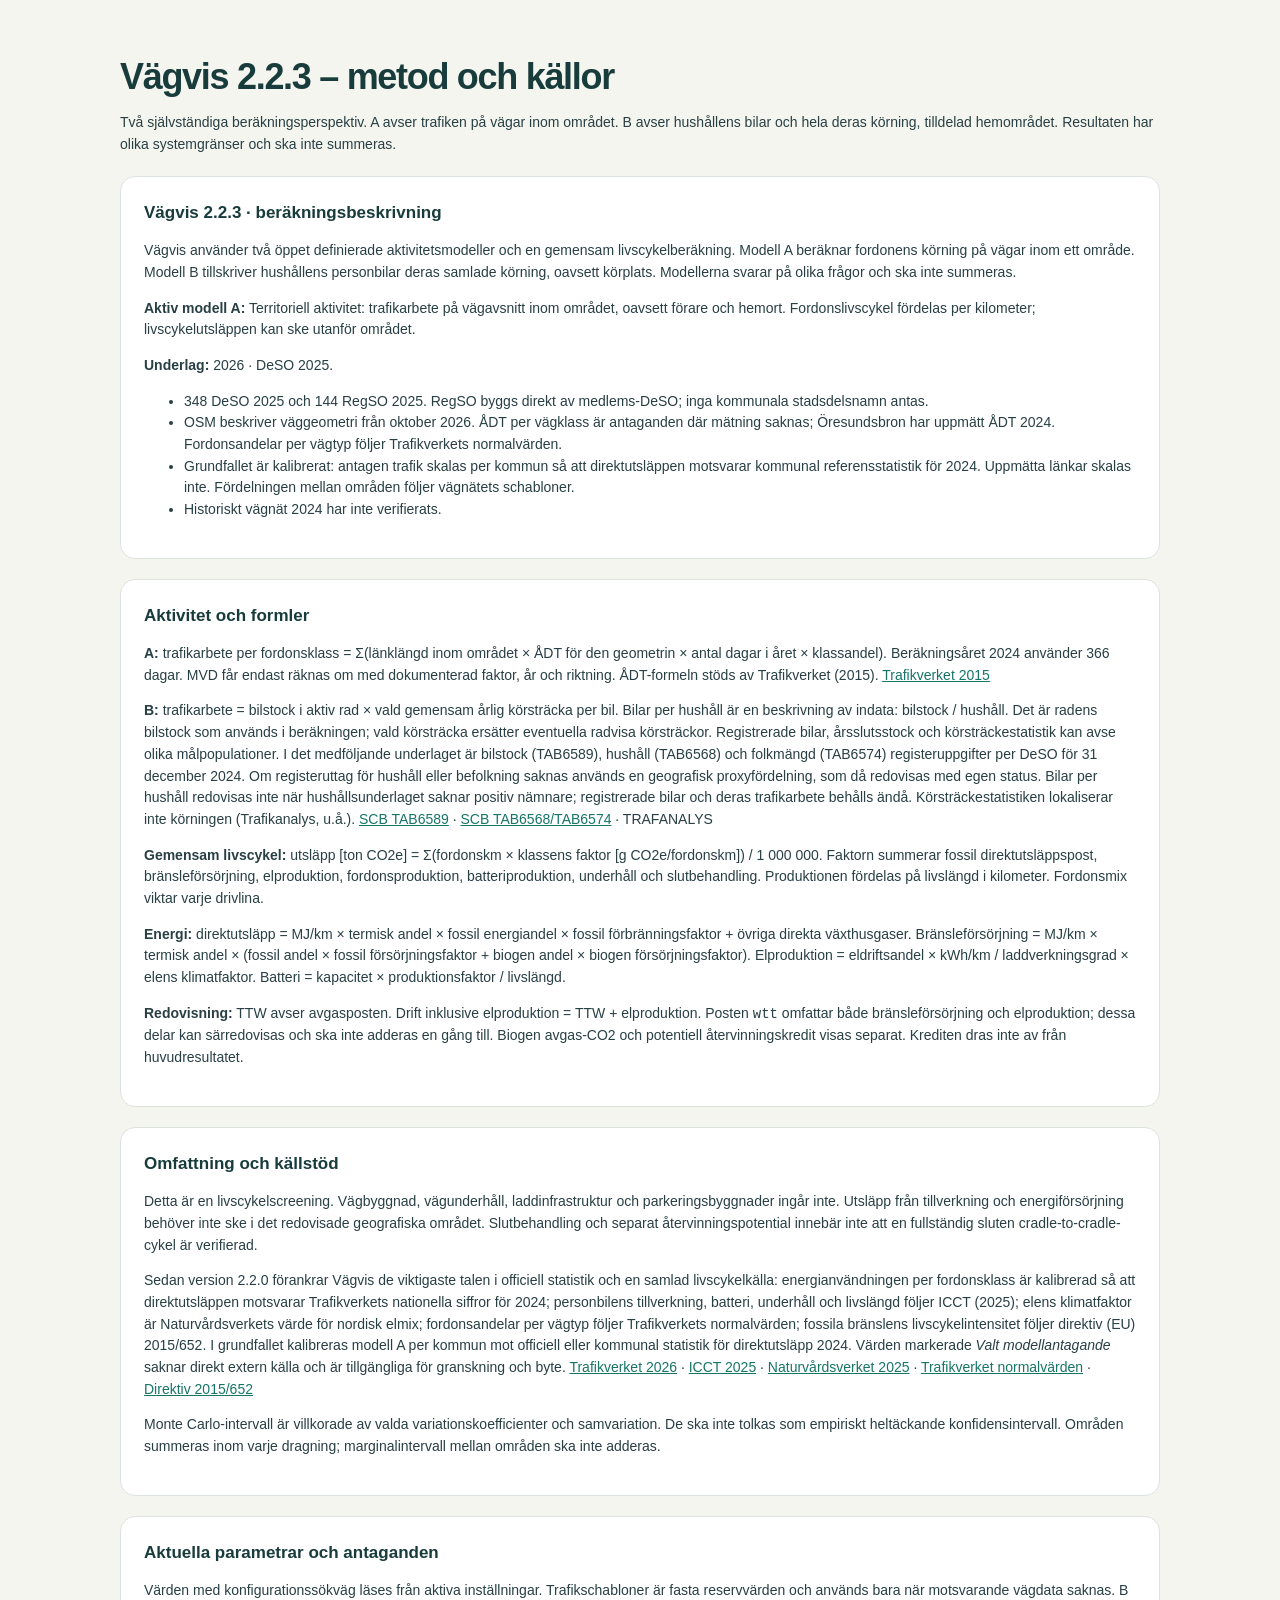
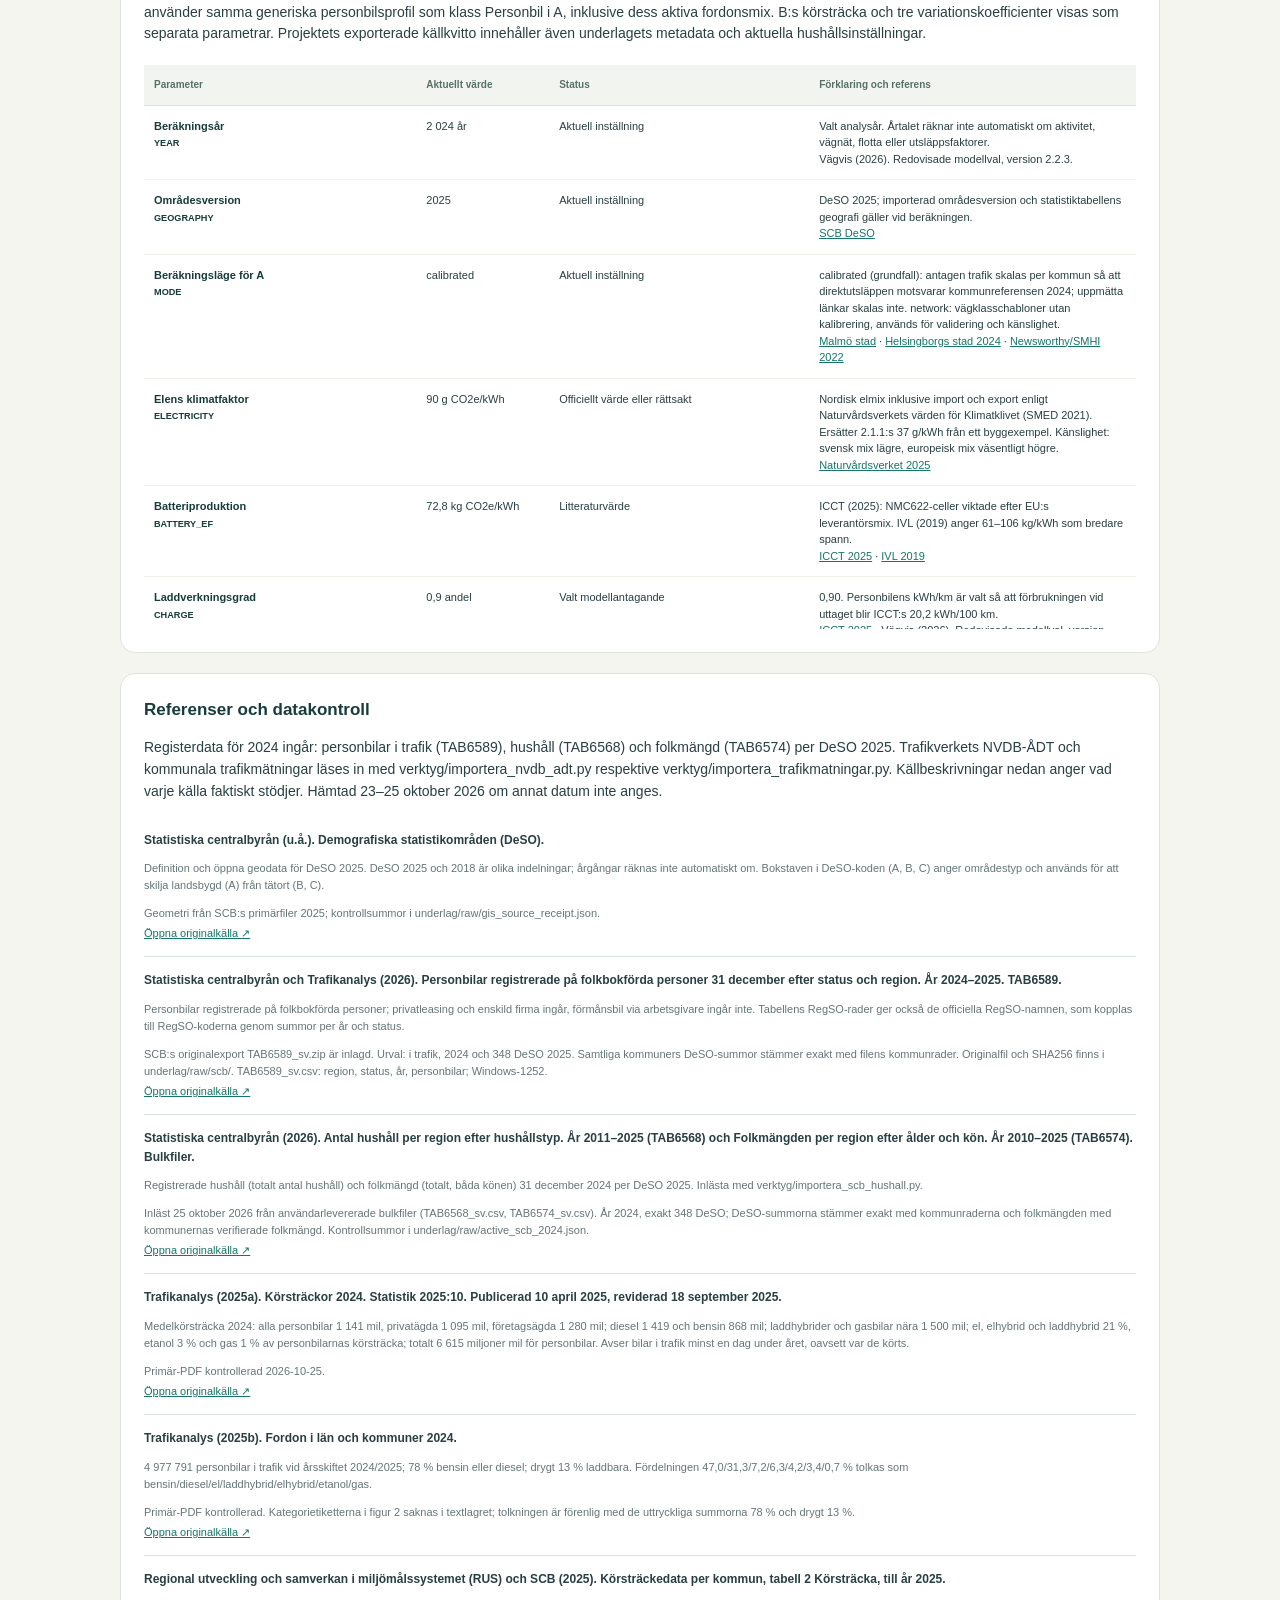
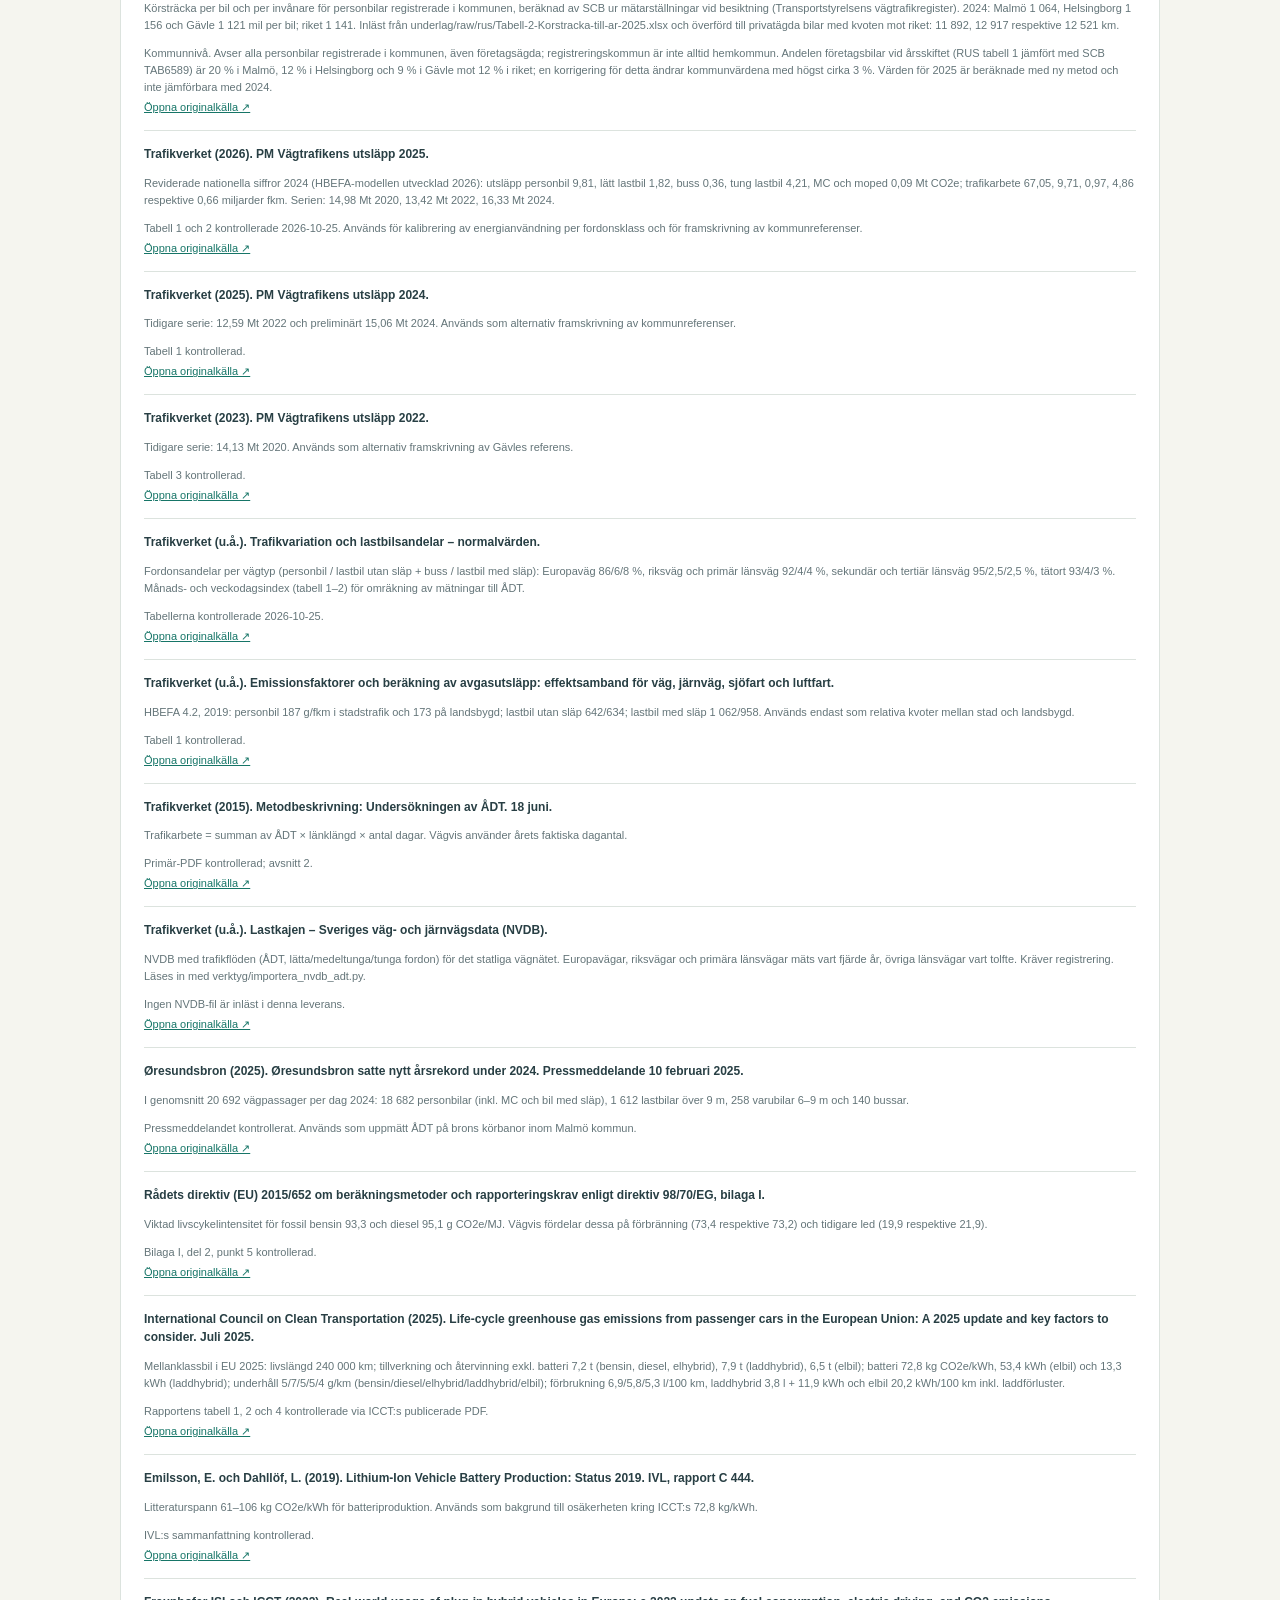
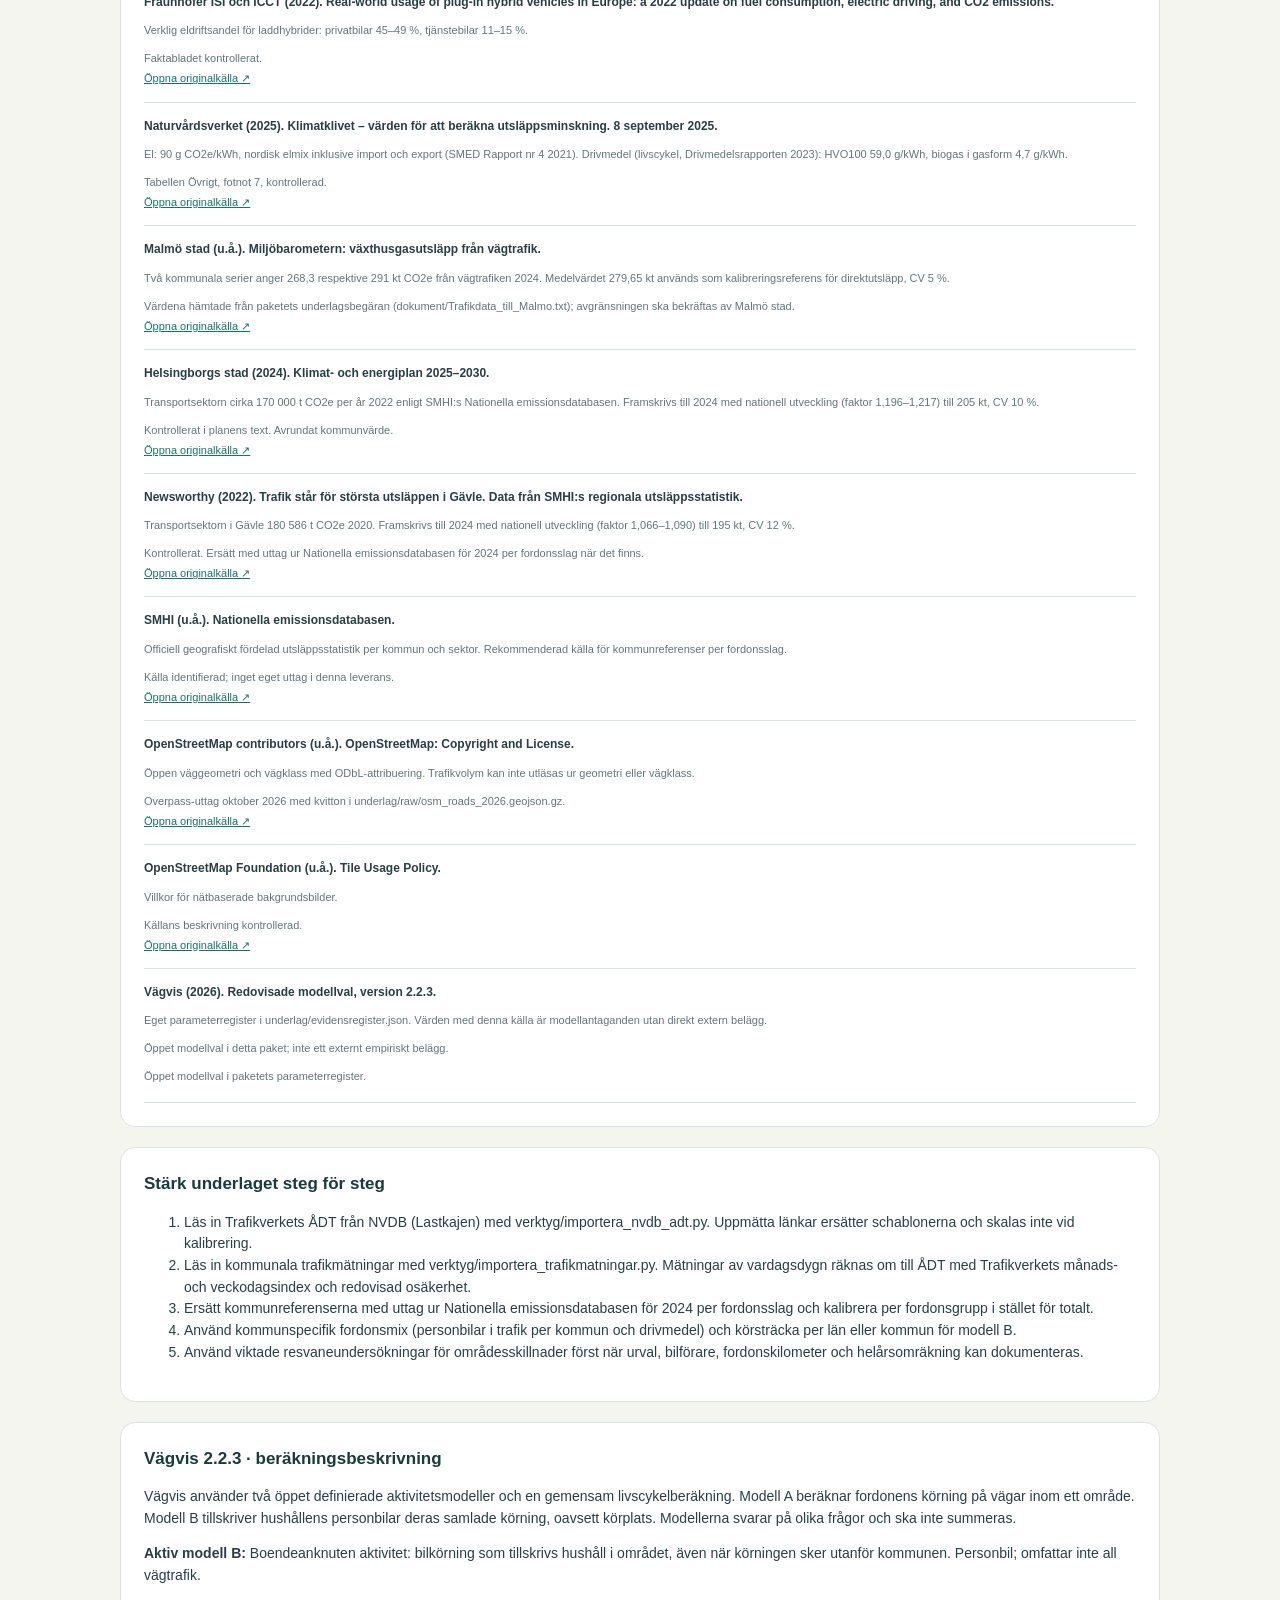
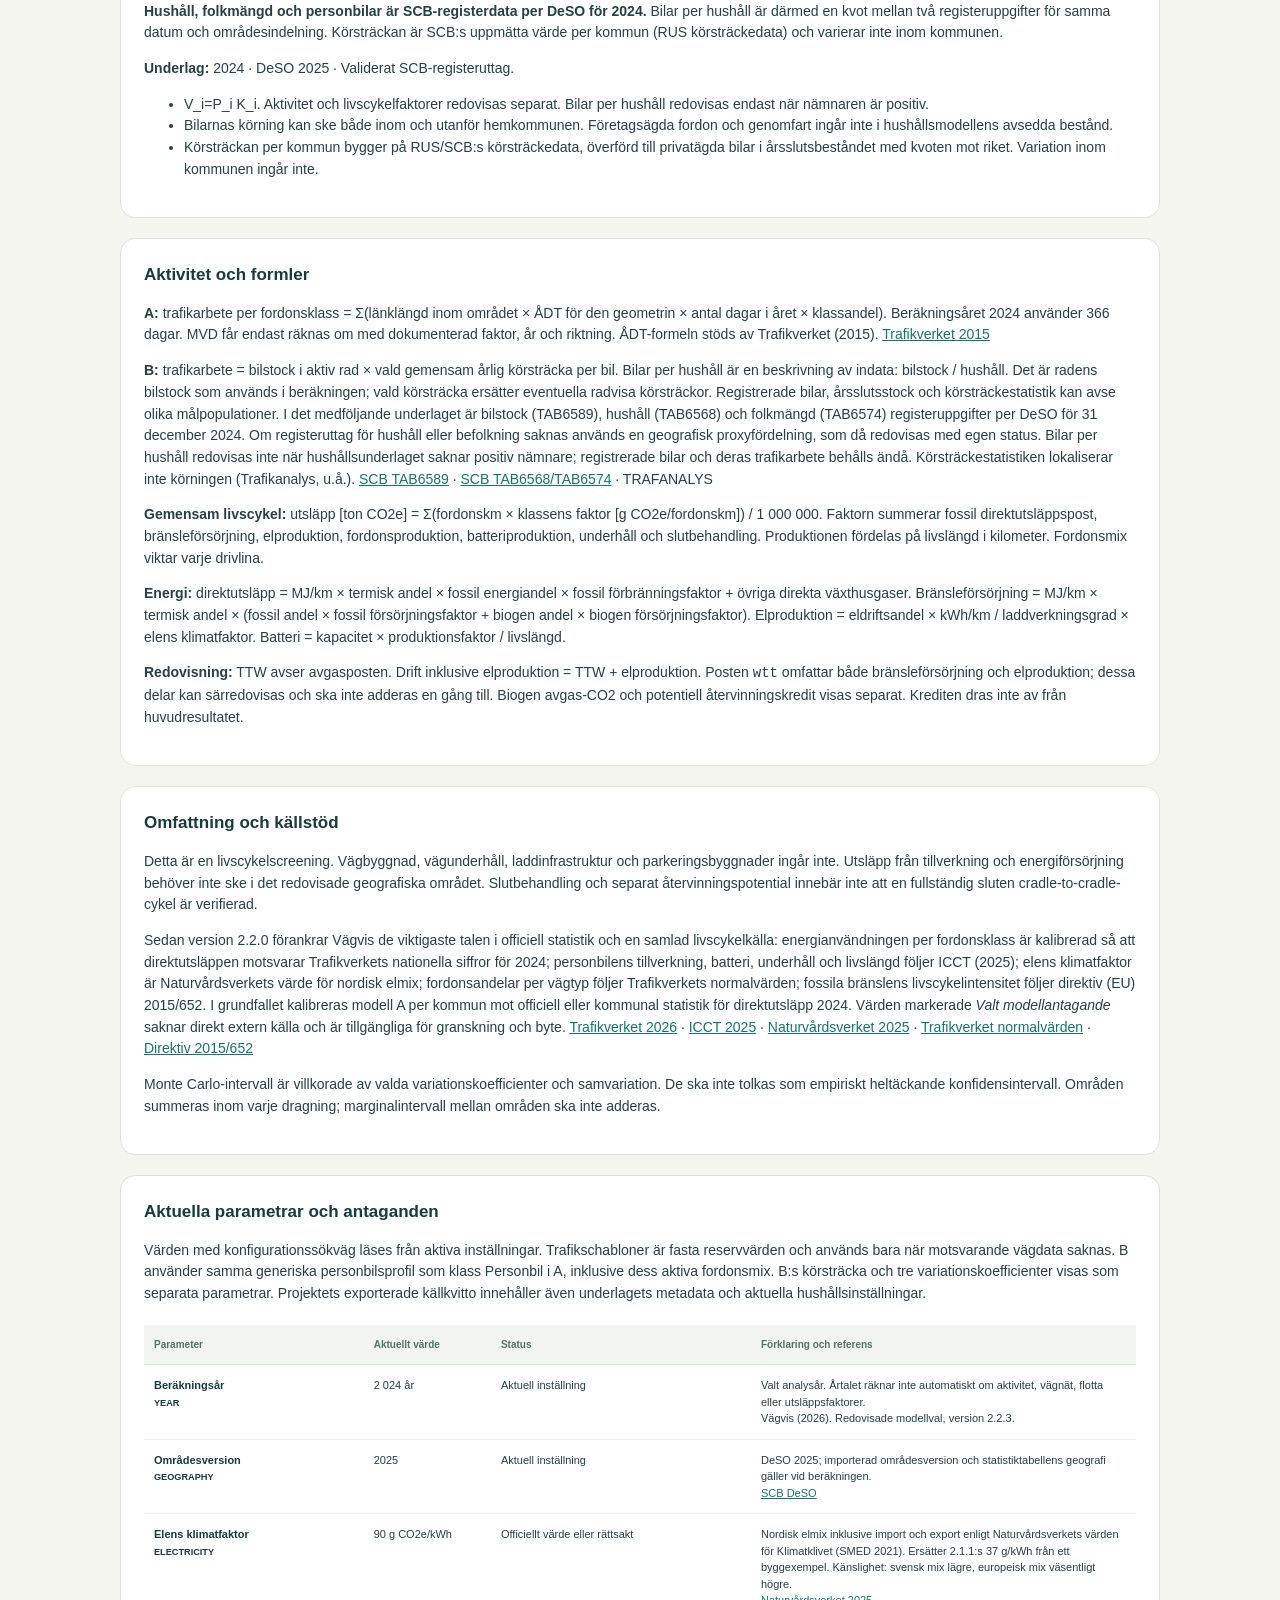
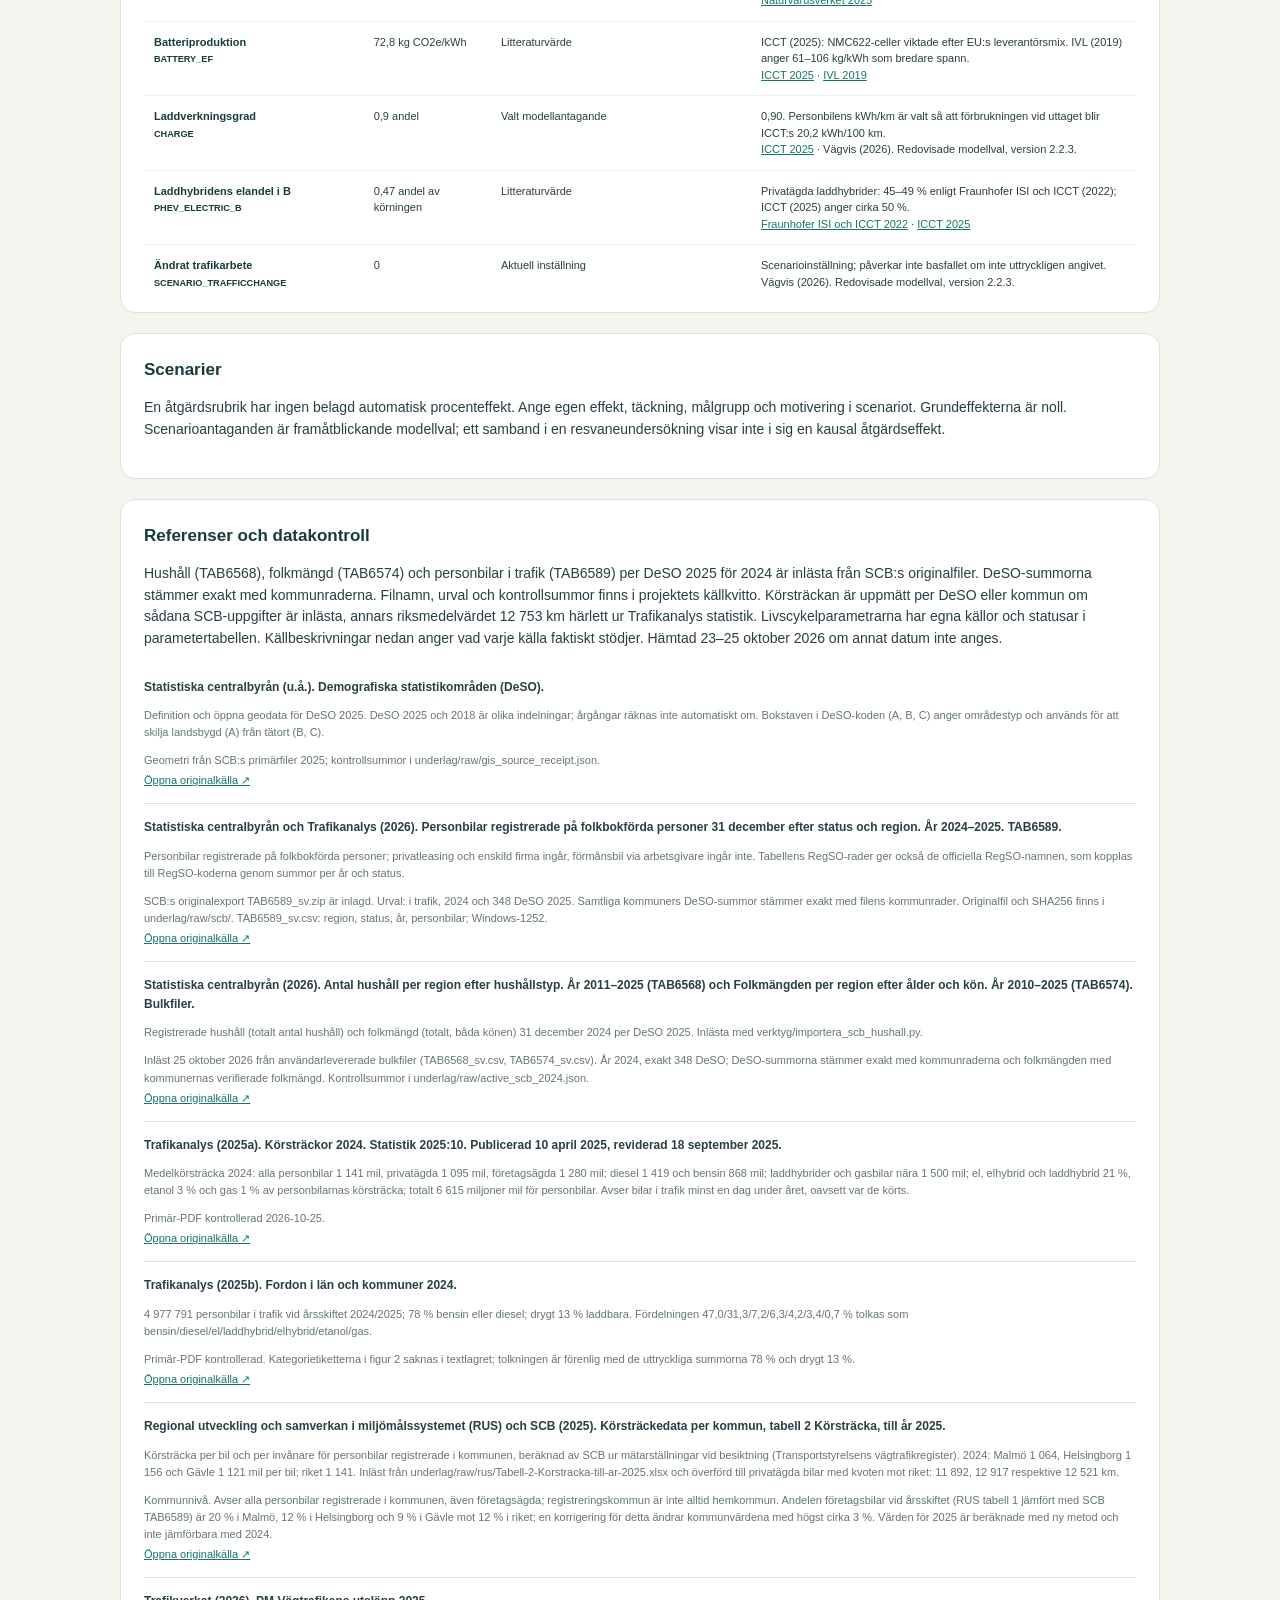
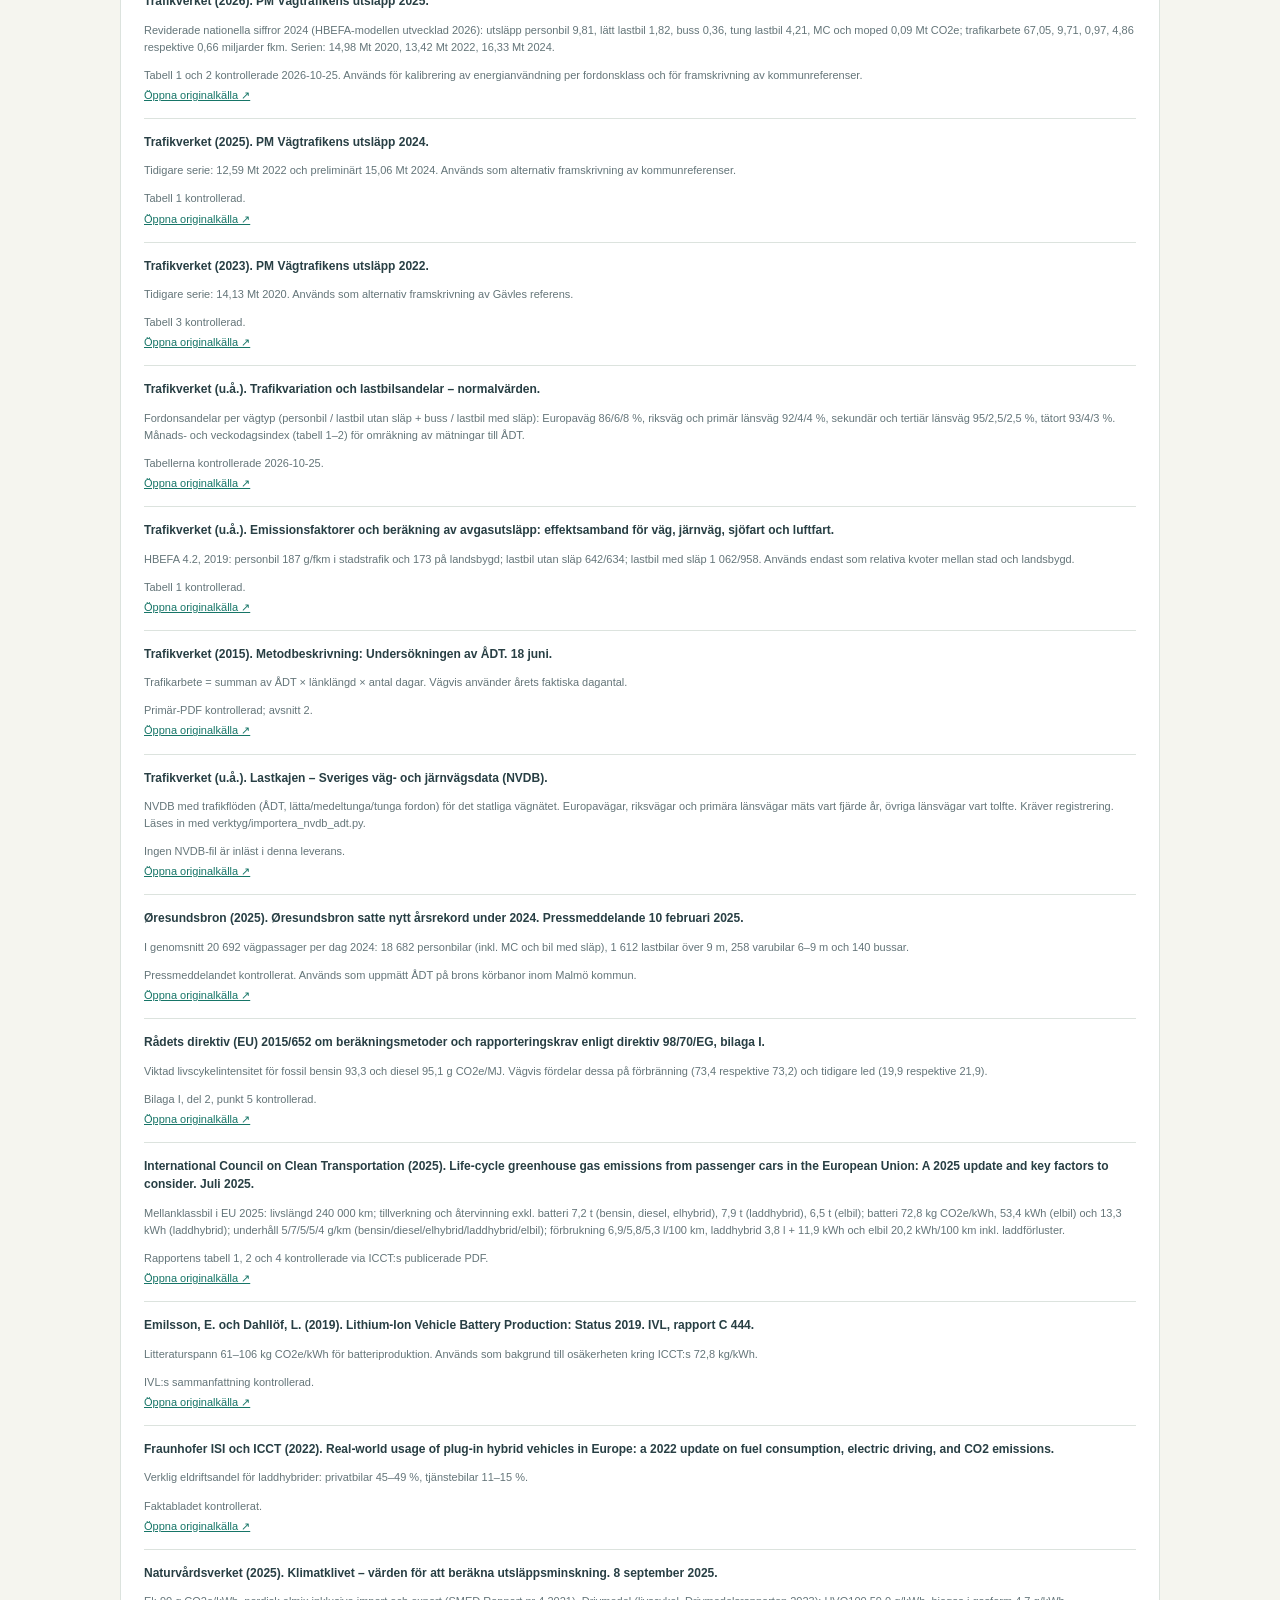
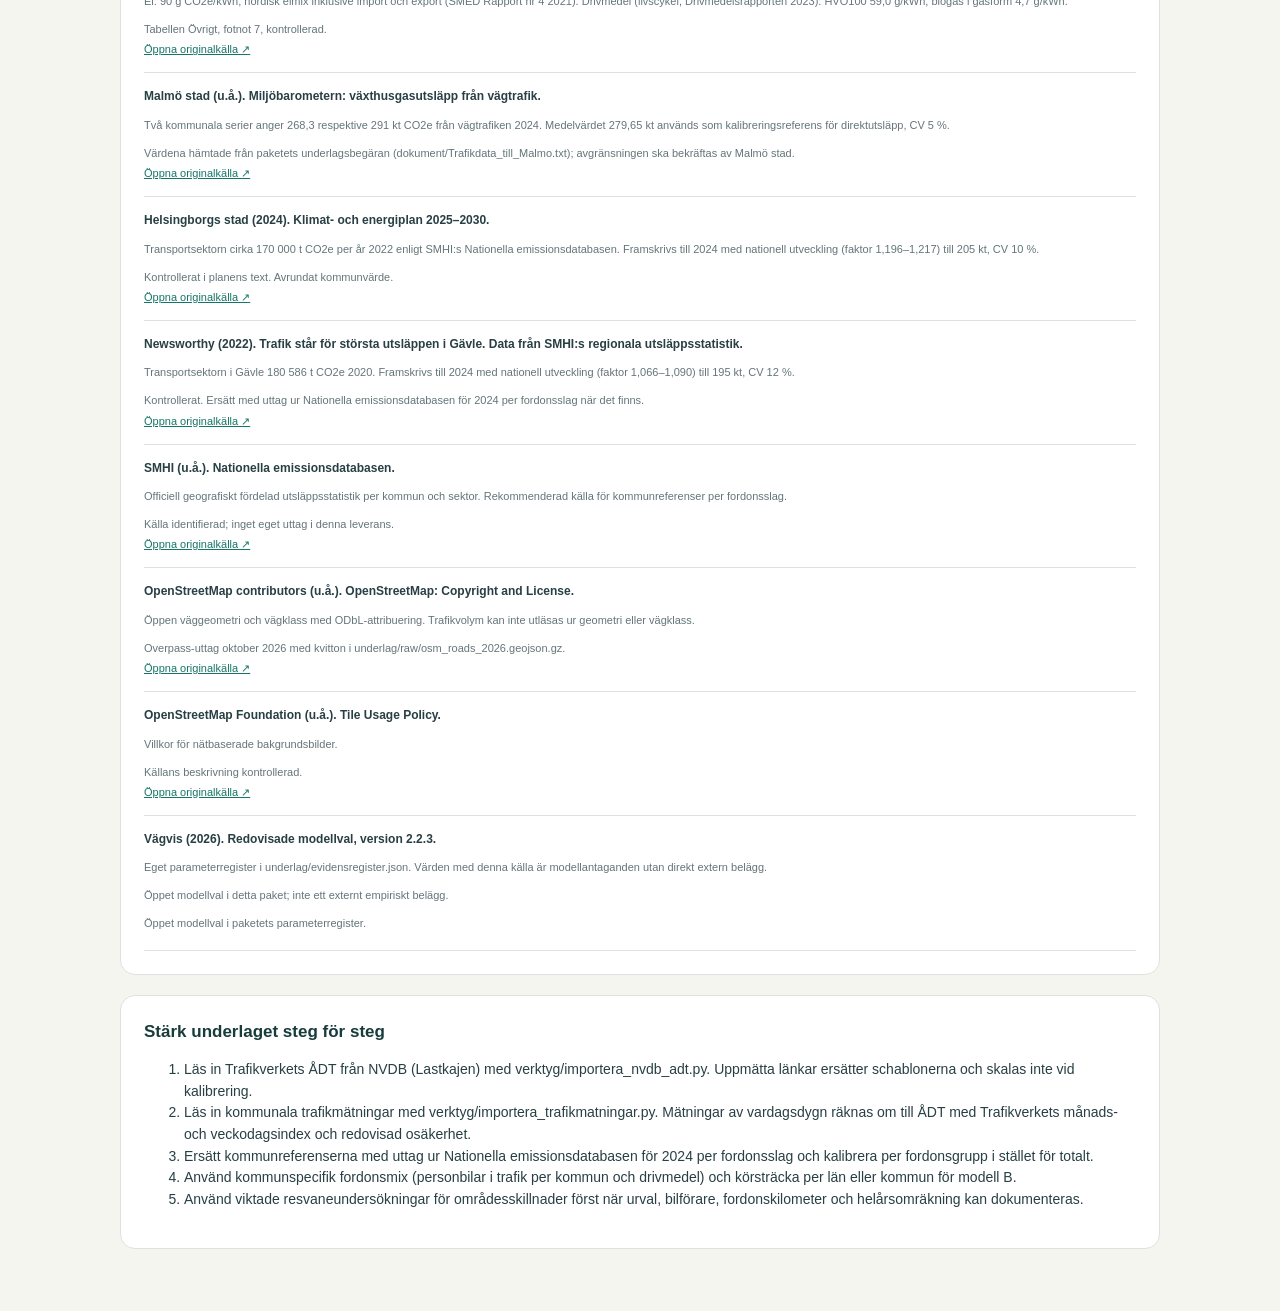
==== commit da3a369b: "Add files via upload" ====
--- a/app/Metod_och_anvandning.html
+++ b/app/Metod_och_anvandning.html
@@ -1,4 +1,4 @@
-<!doctype html><html lang="sv"><head><meta charset="utf-8"><meta name="viewport" content="width=device-width,initial-scale=1"><title>Vägvis 2.2.2 – metod och källor</title><style>/* required styles */
+<!doctype html><html lang="sv"><head><meta charset="utf-8"><meta name="viewport" content="width=device-width,initial-scale=1"><title>Vägvis 2.2.3 – metod och källor</title><style>/* required styles */
 
 .leaflet-pane,
 .leaflet-tile,
@@ -668,7 +668,7 @@
 /* 2.0.5 Områdesscenario */.ptabs{margin:0 0 16px;width:max-content;max-width:100%;flex-wrap:wrap}.as-value{font-size:13px;color:var(--ink);font-weight:600;margin:9px 0 0}.as-pretext{background:#f3f6ef;border-radius:8px;padding:10px 12px;margin:14px 0 0}.as-list{padding-left:18px;margin:6px 0}.as-list li{margin:5px 0}table.as-wrap td{white-space:normal;min-width:160px}tr.as-cur td{background:#f2f8f4;font-weight:600}@media(max-width:720px){.ptabs{width:auto}.ptabs button{flex:1 1 auto}}
 /* 2.0.6 Scenariot i korthet och kartlägen */.as-sum h3{margin-top:4px}.as-sum .as-list li{font-size:12.5px;line-height:1.55;color:var(--text)}.as-sum-foot{display:flex;flex-wrap:wrap;justify-content:space-between;align-items:center;gap:10px;border-top:1px solid var(--line);margin-top:12px;padding-top:12px}.as-sum-foot p{margin:0;max-width:720px}.as-sum-foot .status{margin-right:6px}
 
-/* 2.0.7 Per hektar och Så räknas resultatet */.duo{display:grid;grid-template-columns:1fr 1fr;gap:12px;margin:14px 0}.duo>div{border-top:1px solid var(--line);padding-top:8px}.duo .big{font-size:24px!important;margin:0!important;line-height:1.2}.duo span{display:block;font-size:10px;color:var(--muted)}.calc-top{align-items:flex-start}.calc-pick{min-width:280px;max-width:420px;flex:1 1 280px}.calc-tiles{display:grid;grid-template-columns:repeat(4,1fr);gap:12px;margin:8px 0 4px}.calc-tiles>div{border-top:1px solid var(--line);padding-top:10px}.calc-tiles b{display:block;font-size:24px;font-weight:650;color:var(--ink);font-variant-numeric:tabular-nums}.calc-tiles span{font-size:10.5px;color:var(--muted)}.calc-formula{font-size:15px;padding:13px 17px;margin:14px 0}.calc-step{display:flex;gap:16px;margin-top:18px}.calc-n{flex:0 0 32px;width:32px;height:32px;border-radius:50%;background:var(--pale);color:var(--teal);font-weight:700;text-align:center;line-height:32px}.calc-body{flex:1;min-width:0}.calc-body>p{font-size:12.5px;line-height:1.65;max-width:900px}.calc-ex{background:#f3f7f2;border-left:3px solid #9cc5b2;border-radius:6px;padding:10px 13px;font-size:12.5px;color:var(--ink)}.calc-table tr.sum td{font-weight:700;border-top:2px solid var(--line);color:var(--ink)}.calc-table{margin:6px 0}.calc-wrap td{white-space:normal;vertical-align:top;min-width:120px;line-height:1.5}.calc-wrap td:nth-child(3){min-width:260px}.calc-wrap td:first-child{min-width:150px}.calc-result{display:flex;flex-wrap:wrap;gap:12px 28px;align-items:center;background:#eef4ec;border-radius:9px;padding:13px 17px;margin:14px 0}.calc-result .lbl{display:block;font-size:10px;color:var(--muted);text-transform:uppercase;letter-spacing:.5px}.calc-result b{font-size:16px;color:var(--ink)}.st-jmf{background:#e4e8f3;color:#3d4f7c}.cite{font-size:10px;vertical-align:super;text-decoration:none;margin-left:1px}.calc-refs{padding-left:20px}.calc-refs li{margin:10px 0;font-size:12px;transition:box-shadow .3s;border-radius:6px}.calc-refs li.markerad{box-shadow:0 0 0 3px #daa84d}.calc-refs p{margin:3px 0}.calc-legend{font-size:11px;margin:0 0 12px;line-height:2}.calc-details{margin:14px 0 0}.table-wrap.calc-full{max-height:none}.calc-details summary{font-size:12px}@media(max-width:1150px){.calc-tiles{grid-template-columns:repeat(2,1fr)}}@media(max-width:720px){.calc-step{display:block}.calc-n{margin-bottom:8px}.calc-tiles{grid-template-columns:1fr 1fr}.calc-tiles b{font-size:20px}}
+/* 2.0.7 Per hektar och Så räknas resultatet */.duo{display:grid;grid-template-columns:1fr 1fr;gap:12px;margin:14px 0}.duo>div{border-top:1px solid var(--line);padding-top:8px}.duo .big{font-size:24px!important;margin:0!important;line-height:1.2}.duo span{display:block;font-size:10px;color:var(--muted)}.calc-top{align-items:flex-start}.calc-pick{min-width:280px;max-width:420px;flex:1 1 280px}.calc-tiles{display:grid;grid-template-columns:repeat(4,1fr);gap:12px;margin:8px 0 4px}.calc-tiles>div{border-top:1px solid var(--line);padding-top:10px}.calc-tiles b{display:block;font-size:24px;font-weight:650;color:var(--ink);font-variant-numeric:tabular-nums}.calc-tiles span{font-size:10.5px;color:var(--muted)}.calc-formula{font-size:15px;padding:13px 17px;margin:14px 0}.calc-step{display:flex;gap:16px;margin-top:18px}.calc-n{flex:0 0 32px;width:32px;height:32px;border-radius:50%;background:var(--pale);color:var(--teal);font-weight:700;text-align:center;line-height:32px}.calc-body{flex:1;min-width:0}.calc-body>p{font-size:12.5px;line-height:1.65;max-width:900px}.calc-ex{background:#f3f7f2;border-left:3px solid #9cc5b2;border-radius:6px;padding:11px 14px;margin:10px 0;font-size:13.5px;color:var(--ink)}.calc-table tr.sum td{font-weight:700;border-top:2px solid var(--line);color:var(--ink)}.calc-table{margin:6px 0}.calc-wrap td{white-space:normal;vertical-align:top;min-width:120px;line-height:1.5}.calc-wrap td:nth-child(3){min-width:260px}.calc-wrap td:first-child{min-width:150px}.calc-result{display:flex;flex-wrap:wrap;gap:12px 28px;align-items:center;background:#eef4ec;border-radius:9px;padding:13px 17px;margin:14px 0}.calc-result .lbl{display:block;font-size:10px;color:var(--muted);text-transform:uppercase;letter-spacing:.5px}.calc-result b{font-size:16px;color:var(--ink)}.st-jmf{background:#e4e8f3;color:#3d4f7c}.cite{font-size:10px;vertical-align:super;text-decoration:none;margin-left:1px}.calc-refs{padding-left:20px}.calc-refs li{margin:10px 0;font-size:12px;transition:box-shadow .3s;border-radius:6px}.calc-refs li.markerad{box-shadow:0 0 0 3px #daa84d}.calc-refs p{margin:3px 0}.calc-legend{font-size:11px;margin:0 0 12px;line-height:2}.calc-details{margin:14px 0 0}.table-wrap.calc-full{max-height:none}.calc-details summary{font-size:12px}@media(max-width:1150px){.calc-tiles{grid-template-columns:repeat(2,1fr)}}@media(max-width:720px){.calc-step{display:block}.calc-n{margin-bottom:8px}.calc-tiles{grid-template-columns:1fr 1fr}.calc-tiles b{font-size:20px}}
 
 /* 2.0.9: retain the footer method button on narrow screens. */
 footer{flex-wrap:wrap;gap:12px}#method-footer{white-space:normal;max-width:100%}
@@ -676,4 +676,4 @@
 /* Independent interface: retain the existing palette, spacing and navigation. */
 #view>article.card{margin-bottom:18px}label.field{display:block;font-size:11px;font-weight:600;color:var(--ink)}label.field input,label.field select,label.field textarea{display:block;margin-top:6px;width:100%;box-sizing:border-box}label.field textarea{padding:10px;border:1px solid #cbd7ce;border-radius:6px;font:inherit}td label.field input{min-width:76px}#view td small{display:block;font-size:10px;line-height:1.5;color:var(--muted);font-weight:400;white-space:normal;max-width:320px}.scenario-number{width:76px}.map-options{align-items:center;margin:0 0 10px}.map-options label{font-size:11px}.map-options input{accent-color:var(--teal)}.map-options button{padding:7px 11px}.component-row>b{text-align:right;font-size:10px}.component-row{grid-template-columns:135px 1fr 85px}.table-tools{flex-wrap:wrap}#view .table-wrap td{vertical-align:top}#view select{max-width:100%}@media(max-width:720px){.component-row{grid-template-columns:110px 1fr 75px}.map-options{gap:8px}}
 .ref-wrap td{white-space:normal;vertical-align:top;line-height:1.5}.ref-wrap td:last-child{min-width:320px}
-body{display:block;max-width:1080px;margin:24px auto;padding:20px}.card{margin:20px 0}h1{font-size:36px}a{overflow-wrap:anywhere}@media print{body{padding:0;margin:0}.card{break-inside:auto}}</style></head><body><h1>Vägvis 2.2.2 – metod och källor</h1><p>Två självständiga beräkningsperspektiv. A avser trafiken på vägar inom området. B avser hushållens bilar och hela deras körning, tilldelad hemområdet. Resultaten har olika systemgränser och ska inte summeras.</p><article class="card"><h2>Vägvis 2.2.2 · beräkningsbeskrivning</h2><p>Vägvis använder två öppet definierade aktivitetsmodeller och en gemensam livscykelberäkning. Modell A beräknar fordonens körning på vägar inom ett område. Modell B tillskriver hushållens personbilar deras samlade körning, oavsett körplats. Modellerna svarar på olika frågor och ska inte summeras.</p><p><strong>Aktiv modell A:</strong> Territoriell aktivitet: trafikarbete på vägavsnitt inom området, oavsett förare och hemort. Fordonslivscykel fördelas per kilometer; livscykelutsläppen kan ske utanför området.</p><p><strong>Underlag:</strong> 2026 · DeSO 2025.</p><ul><li>348 DeSO 2025 och 144 RegSO 2025. RegSO byggs direkt av medlems-DeSO; inga kommunala stadsdelsnamn antas.</li><li>OSM beskriver väggeometri från oktober 2026. ÅDT per vägklass är antaganden där mätning saknas; Öresundsbron har uppmätt ÅDT 2024. Fordonsandelar per vägtyp följer Trafikverkets normalvärden.</li><li>Grundfallet är kalibrerat: antagen trafik skalas per kommun så att direktutsläppen motsvarar kommunal referensstatistik för 2024. Uppmätta länkar skalas inte. Fördelningen mellan områden följer vägnätets schabloner.</li><li>Historiskt vägnät 2024 har inte verifierats.</li></ul></article><article class="card"><h2>Aktivitet och formler</h2><p><strong>A:</strong> trafikarbete per fordonsklass = Σ(länklängd inom området × ÅDT för den geometrin × antal dagar i året × klassandel). Beräkningsåret 2024 använder 366 dagar. MVD får endast räknas om med dokumenterad faktor, år och riktning. ÅDT-formeln stöds av Trafikverket (2015). <a href="https://bransch.trafikverket.se/contentassets/29f030c5f81948f1ae48ab3b73c02d30/metodbeskrivning_adt_2015-06-18.pdf" target="_blank" rel="noopener noreferrer">Trafikverket 2015</a></p><p><strong>B:</strong> trafikarbete = bilstock i aktiv rad × vald gemensam årlig körsträcka per bil. Bilar per hushåll är en beskrivning av indata: bilstock / hushåll. Det är radens bilstock som används i beräkningen; vald körsträcka ersätter eventuella radvisa körsträckor. Registrerade bilar, årsslutsstock och körsträckestatistik kan avse olika målpopulationer. I det medföljande underlaget är bilstock (TAB6589), hushåll (TAB6568) och folkmängd (TAB6574) registeruppgifter per DeSO för 31 december 2024. Om registeruttag för hushåll eller befolkning saknas används en geografisk proxyfördelning, som då redovisas med egen status. Bilar per hushåll redovisas inte när hushållsunderlaget saknar positiv nämnare; registrerade bilar och deras trafikarbete behålls ändå. Körsträckestatistiken lokaliserar inte körningen (Trafikanalys, u.å.). <a href="https://www.statistikdatabasen.scb.se/pxweb/sv/ssd/START__TK__TK1001__TK1001Z/PersBilarDesoN/" target="_blank" rel="noopener noreferrer">SCB TAB6589</a> · <a href="https://www.statistikdatabasen.scb.se/Resources/PX/bulk/ssd/sv/" target="_blank" rel="noopener noreferrer">SCB TAB6568/TAB6574</a> · TRAFANALYS</p><p><strong>Gemensam livscykel:</strong> utsläpp [ton CO2e] = Σ(fordonskm × klassens faktor [g CO2e/fordonskm]) / 1 000 000. Faktorn summerar fossil direktutsläppspost, bränsleförsörjning, elproduktion, fordonsproduktion, batteriproduktion, underhåll och slutbehandling. Produktionen fördelas på livslängd i kilometer. Fordonsmix viktar varje drivlina.</p><p><strong>Energi:</strong> direktutsläpp = MJ/km × termisk andel × fossil energiandel × fossil förbränningsfaktor + övriga direkta växthusgaser. Bränsleförsörjning = MJ/km × termisk andel × (fossil andel × fossil försörjningsfaktor + biogen andel × biogen försörjningsfaktor). Elproduktion = eldriftsandel × kWh/km / laddverkningsgrad × elens klimatfaktor. Batteri = kapacitet × produktionsfaktor / livslängd.</p><p><strong>Redovisning:</strong> TTW avser avgasposten. Drift inklusive elproduktion = TTW + elproduktion. Posten <code>wtt</code> omfattar både bränsleförsörjning och elproduktion; dessa delar kan särredovisas och ska inte adderas en gång till. Biogen avgas-CO2 och potentiell återvinningskredit visas separat. Krediten dras inte av från huvudresultatet.</p></article><article class="card"><h2>Omfattning och källstöd</h2><p>Detta är en livscykelscreening. Vägbyggnad, vägunderhåll, laddinfrastruktur och parkeringsbyggnader ingår inte. Utsläpp från tillverkning och energiförsörjning behöver inte ske i det redovisade geografiska området. Slutbehandling och separat återvinningspotential innebär inte att en fullständig sluten cradle-to-cradle-cykel är verifierad.</p><p>Sedan version 2.2.0 förankrar Vägvis de viktigaste talen i officiell statistik och en samlad livscykelkälla: energianvändningen per fordonsklass är kalibrerad så att direktutsläppen motsvarar Trafikverkets nationella siffror för 2024; personbilens tillverkning, batteri, underhåll och livslängd följer ICCT (2025); elens klimatfaktor är Naturvårdsverkets värde för nordisk elmix; fordonsandelar per vägtyp följer Trafikverkets normalvärden; fossila bränslens livscykelintensitet följer direktiv (EU) 2015/652. I grundfallet kalibreras modell A per kommun mot officiell eller kommunal statistik för direktutsläpp 2024. Värden markerade <em>Valt modellantagande</em> saknar direkt extern källa och är tillgängliga för granskning och byte. <a href="https://bransch.trafikverket.se/contentassets/bdc6eaecf796497dbf5720a71e607fd1/pm-vagtrafikens-utslapp-2025.pdf" target="_blank" rel="noopener noreferrer">Trafikverket 2026</a> · <a href="https://theicct.org/publication/electric-cars-life-cycle-analysis-emissions-europe-jul25/" target="_blank" rel="noopener noreferrer">ICCT 2025</a> · <a href="https://www.naturvardsverket.se/4a5639/globalassets/amnen/klimatomstallning/klimatklivet/dokument/klimatklivet-varden-for-att-berakna-utslappsminskning-2025-09-08.pdf" target="_blank" rel="noopener noreferrer">Naturvårdsverket 2025</a> · <a href="https://bransch.trafikverket.se/contentassets/6172806b6959485d895374173243047f/2025_ny/vag/trafikvariation-och-fordonsandelar-vag.pdf" target="_blank" rel="noopener noreferrer">Trafikverket normalvärden</a> · <a href="https://www.legislation.gov.uk/eudr/2015/652/contents" target="_blank" rel="noopener noreferrer">Direktiv 2015/652</a></p><p>Monte Carlo-intervall är villkorade av valda variationskoefficienter och samvariation. De ska inte tolkas som empiriskt heltäckande konfidensintervall. Områden summeras inom varje dragning; marginalintervall mellan områden ska inte adderas.</p></article><article class="card"><h2>Aktuella parametrar och antaganden</h2><p>Värden med konfigurationssökväg läses från aktiva inställningar. Trafikschabloner är fasta reservvärden och används bara när motsvarande vägdata saknas. B använder samma generiska personbilsprofil som klass Personbil i A, inklusive dess aktiva fordonsmix. B:s körsträcka och tre variationskoefficienter visas som separata parametrar. Projektets exporterade källkvitto innehåller även underlagets metadata och aktuella hushållsinställningar.</p><div class="table-wrap"><table class="calc-table calc-wrap"><thead><tr><th>Parameter</th><th>Aktuellt värde</th><th>Status</th><th>Förklaring och referens</th></tr></thead><tbody><tr><td>Beräkningsår<br><small>YEAR</small></td><td>2 024 år</td><td>Aktuell inställning</td><td>Valt analysår. Årtalet räknar inte automatiskt om aktivitet, vägnät, flotta eller utsläppsfaktorer.<br>Vägvis (2026). Redovisade modellval, version 2.2.2.</td></tr><tr><td>Områdesversion<br><small>GEOGRAPHY</small></td><td>2025 </td><td>Aktuell inställning</td><td>DeSO 2025; importerad områdesversion och statistiktabellens geografi gäller vid beräkningen.<br><a href="https://www.scb.se/vara-tjanster/oppna-data/oppna-geodata/demografiska-statistikomraden-deso/" target="_blank" rel="noopener noreferrer">SCB DeSO</a></td></tr><tr><td>Beräkningsläge för A<br><small>MODE</small></td><td>calibrated </td><td>Aktuell inställning</td><td>calibrated (grundfall): antagen trafik skalas per kommun så att direktutsläppen motsvarar kommunreferensen 2024; uppmätta länkar skalas inte. network: vägklasschabloner utan kalibrering, används för validering och känslighet.<br><a href="https://miljobarometern.malmo.se/miljomal/mal-7/utslapp-fran-vagtrafik/vaxthusgasutslapp-per-trafikslag/table/" target="_blank" rel="noopener noreferrer">Malmö stad</a> · <a href="https://media.helsingborg.se/uploads/networks/4/sites/141/2024/12/klimat-och-energiplan-2025_2030.pdf" target="_blank" rel="noopener noreferrer">Helsingborgs stad 2024</a> · <a href="https://www.newsworthy.se/artikel/166359/trafik-st%C3%A5r-f%C3%B6r-st%C3%B6rsta-utsl%C3%A4ppen-i-g%C3%A4vle---minskar-snabbare-%C3%A4n-i-riket" target="_blank" rel="noopener noreferrer">Newsworthy/SMHI 2022</a></td></tr><tr><td>Elens klimatfaktor<br><small>ELECTRICITY</small></td><td>90 g CO2e/kWh</td><td>Officiellt värde eller rättsakt</td><td>Nordisk elmix inklusive import och export enligt Naturvårdsverkets värden för Klimatklivet (SMED 2021). Ersätter 2.1.1:s 37 g/kWh från ett byggexempel. Känslighet: svensk mix lägre, europeisk mix väsentligt högre.<br><a href="https://www.naturvardsverket.se/4a5639/globalassets/amnen/klimatomstallning/klimatklivet/dokument/klimatklivet-varden-for-att-berakna-utslappsminskning-2025-09-08.pdf" target="_blank" rel="noopener noreferrer">Naturvårdsverket 2025</a></td></tr><tr><td>Batteriproduktion<br><small>BATTERY_EF</small></td><td>72,8 kg CO2e/kWh</td><td>Litteraturvärde</td><td>ICCT (2025): NMC622-celler viktade efter EU:s leverantörsmix. IVL (2019) anger 61–106 kg/kWh som bredare spann.<br><a href="https://theicct.org/publication/electric-cars-life-cycle-analysis-emissions-europe-jul25/" target="_blank" rel="noopener noreferrer">ICCT 2025</a> · <a href="https://www.ivl.se/english/ivl/press/press-releases/2019-12-04-new-report-on-climate-impact-of-electric-car-batteries.html" target="_blank" rel="noopener noreferrer">IVL 2019</a></td></tr><tr><td>Laddverkningsgrad<br><small>CHARGE</small></td><td>0,9 andel</td><td>Valt modellantagande</td><td>0,90. Personbilens kWh/km är valt så att förbrukningen vid uttaget blir ICCT:s 20,2 kWh/100 km.<br><a href="https://theicct.org/publication/electric-cars-life-cycle-analysis-emissions-europe-jul25/" target="_blank" rel="noopener noreferrer">ICCT 2025</a> · Vägvis (2026). Redovisade modellval, version 2.2.2.</td></tr><tr><td>Laddhybridens elandel i A<br><small>PHEV_ELECTRIC</small></td><td>0,35 andel av körningen</td><td>Litteraturvärde</td><td>Viktat mellanvärde mellan privatbilar (45–49 %) och tjänstebilar (11–15 %) eftersom A omfattar all trafik och fördelningen mellan ägarkategorier är okänd. B använder 0,47.<br><a href="https://theicct.org/wp-content/uploads/2022/06/fs-real-world-phev-use-jun22.pdf" target="_blank" rel="noopener noreferrer">Fraunhofer ISI och ICCT 2022</a></td></tr><tr><td>Ändrat trafikarbete<br><small>SCENARIO_TRAFFICCHANGE</small></td><td>0 </td><td>Aktuell inställning</td><td>Scenarioinställning; påverkar inte basfallet om inte uttryckligen angivet.<br>Vägvis (2026). Redovisade modellval, version 2.2.2.</td></tr><tr><td>Ökad elandel<br><small>SCENARIO_ELECTRIFY</small></td><td>0 </td><td>Aktuell inställning</td><td>Scenarioinställning; påverkar inte basfallet om inte uttryckligen angivet.<br>Vägvis (2026). Redovisade modellval, version 2.2.2.</td></tr><tr><td>Energimultiplikator<br><small>SCENARIO_ENERGYSCALE</small></td><td>1 </td><td>Aktuell inställning</td><td>Scenarioinställning; påverkar inte basfallet om inte uttryckligen angivet.<br>Vägvis (2026). Redovisade modellval, version 2.2.2.</td></tr><tr><td>Produktionsmultiplikator<br><small>SCENARIO_PRODUCTIONSCALE</small></td><td>1 </td><td>Aktuell inställning</td><td>Scenarioinställning; påverkar inte basfallet om inte uttryckligen angivet.<br>Vägvis (2026). Redovisade modellval, version 2.2.2.</td></tr><tr><td>Livslängdsmultiplikator<br><small>SCENARIO_LIFESCALE</small></td><td>1 </td><td>Aktuell inställning</td><td>Scenarioinställning; påverkar inte basfallet om inte uttryckligen angivet.<br>Vägvis (2026). Redovisade modellval, version 2.2.2.</td></tr><tr><td>Antagen tätortsandel av nationellt trafikarbete<br><small>ENV_URBANSHARE</small></td><td>0,35 andel</td><td>Valt modellantagande</td><td>Används enbart för att normera stad/landsbygd-kvoterna så att nationellt genomsnitt bevaras. I kalibrerat läge påverkar värdet inte kommuntotalen.<br>Vägvis (2026). Redovisade modellval, version 2.2.2.</td></tr><tr><td>Personbil: direktutsläpp stad/landsbygd<br><small>ENV_RATIO_CAR</small></td><td>1,0809249 kvot</td><td>Härlett ur officiell statistik</td><td>Relativ skillnad enligt Trafikverkets HBEFA 4.2-faktorer 2019 (personbil 187/173, lastbil utan släp 642/634, lastbil med släp 1062/958). Lätt lastbil, MC och moped använder personbilens kvot; buss lastbilens utan släp.<br><a href="https://bransch.trafikverket.se/contentassets/6172806b6959485d895374173243047f/2026/emissionsfaktorer-vag-jarnvag-sjo-och-luft.pdf" target="_blank" rel="noopener noreferrer">Trafikverket HBEFA</a></td></tr><tr><td>Lätt lastbil: direktutsläpp stad/landsbygd<br><small>ENV_RATIO_VAN</small></td><td>1,0809249 kvot</td><td>Härlett ur officiell statistik</td><td>Relativ skillnad enligt Trafikverkets HBEFA 4.2-faktorer 2019 (personbil 187/173, lastbil utan släp 642/634, lastbil med släp 1062/958). Lätt lastbil, MC och moped använder personbilens kvot; buss lastbilens utan släp.<br><a href="https://bransch.trafikverket.se/contentassets/6172806b6959485d895374173243047f/2026/emissionsfaktorer-vag-jarnvag-sjo-och-luft.pdf" target="_blank" rel="noopener noreferrer">Trafikverket HBEFA</a></td></tr><tr><td>Tung lastbil utan släp: direktutsläpp stad/landsbygd<br><small>ENV_RATIO_RIGID</small></td><td>1,0126183 kvot</td><td>Härlett ur officiell statistik</td><td>Relativ skillnad enligt Trafikverkets HBEFA 4.2-faktorer 2019 (personbil 187/173, lastbil utan släp 642/634, lastbil med släp 1062/958). Lätt lastbil, MC och moped använder personbilens kvot; buss lastbilens utan släp.<br><a href="https://bransch.trafikverket.se/contentassets/6172806b6959485d895374173243047f/2026/emissionsfaktorer-vag-jarnvag-sjo-och-luft.pdf" target="_blank" rel="noopener noreferrer">Trafikverket HBEFA</a></td></tr><tr><td>Tung lastbil med släp: direktutsläpp stad/landsbygd<br><small>ENV_RATIO_ARTIC</small></td><td>1,1085595 kvot</td><td>Härlett ur officiell statistik</td><td>Relativ skillnad enligt Trafikverkets HBEFA 4.2-faktorer 2019 (personbil 187/173, lastbil utan släp 642/634, lastbil med släp 1062/958). Lätt lastbil, MC och moped använder personbilens kvot; buss lastbilens utan släp.<br><a href="https://bransch.trafikverket.se/contentassets/6172806b6959485d895374173243047f/2026/emissionsfaktorer-vag-jarnvag-sjo-och-luft.pdf" target="_blank" rel="noopener noreferrer">Trafikverket HBEFA</a></td></tr><tr><td>Buss, nationell mix inkl. region- och turistbuss: direktutsläpp stad/landsbygd<br><small>ENV_RATIO_BUS</small></td><td>1,0126183 kvot</td><td>Härlett ur officiell statistik</td><td>Relativ skillnad enligt Trafikverkets HBEFA 4.2-faktorer 2019 (personbil 187/173, lastbil utan släp 642/634, lastbil med släp 1062/958). Lätt lastbil, MC och moped använder personbilens kvot; buss lastbilens utan släp.<br><a href="https://bransch.trafikverket.se/contentassets/6172806b6959485d895374173243047f/2026/emissionsfaktorer-vag-jarnvag-sjo-och-luft.pdf" target="_blank" rel="noopener noreferrer">Trafikverket HBEFA</a></td></tr><tr><td>Motorcykel: direktutsläpp stad/landsbygd<br><small>ENV_RATIO_MC</small></td><td>1,0809249 kvot</td><td>Härlett ur officiell statistik</td><td>Relativ skillnad enligt Trafikverkets HBEFA 4.2-faktorer 2019 (personbil 187/173, lastbil utan släp 642/634, lastbil med släp 1062/958). Lätt lastbil, MC och moped använder personbilens kvot; buss lastbilens utan släp.<br><a href="https://bransch.trafikverket.se/contentassets/6172806b6959485d895374173243047f/2026/emissionsfaktorer-vag-jarnvag-sjo-och-luft.pdf" target="_blank" rel="noopener noreferrer">Trafikverket HBEFA</a></td></tr><tr><td>Moped: direktutsläpp stad/landsbygd<br><small>ENV_RATIO_MOPED</small></td><td>1,0809249 kvot</td><td>Härlett ur officiell statistik</td><td>Relativ skillnad enligt Trafikverkets HBEFA 4.2-faktorer 2019 (personbil 187/173, lastbil utan släp 642/634, lastbil med släp 1062/958). Lätt lastbil, MC och moped använder personbilens kvot; buss lastbilens utan släp.<br><a href="https://bransch.trafikverket.se/contentassets/6172806b6959485d895374173243047f/2026/emissionsfaktorer-vag-jarnvag-sjo-och-luft.pdf" target="_blank" rel="noopener noreferrer">Trafikverket HBEFA</a></td></tr><tr><td>Elbil: tillverkning relativt basfordon (övriga klasser)<br><small>RULE_BEVBODY</small></td><td>1,05 </td><td>Valt modellantagande</td><td>Allmän regel för fordonsklasser utan egna drivlineregler. Personbilen har egna värden från ICCT (2025).<br>Vägvis (2026). Redovisade modellval, version 2.2.2.</td></tr><tr><td>Laddhybrid: tillverkning relativt basfordon (övriga klasser)<br><small>RULE_PHEVBODY</small></td><td>1,08 </td><td>Valt modellantagande</td><td>Allmän regel för fordonsklasser utan egna drivlineregler. Personbilen har egna värden från ICCT (2025).<br>Vägvis (2026). Redovisade modellval, version 2.2.2.</td></tr><tr><td>Elbil: underhåll relativt basfordon (övriga klasser)<br><small>RULE_BEVMAINTENANCE</small></td><td>0,8 </td><td>Valt modellantagande</td><td>Allmän regel för fordonsklasser utan egna drivlineregler. Personbilen har egna värden från ICCT (2025).<br>Vägvis (2026). Redovisade modellval, version 2.2.2.</td></tr><tr><td>Laddhybrid: största batteri (övriga klasser)<br><small>RULE_PHEVBATTERYMAX</small></td><td>15 </td><td>Valt modellantagande</td><td>Allmän regel för fordonsklasser utan egna drivlineregler. Personbilen har egna värden från ICCT (2025).<br>Vägvis (2026). Redovisade modellval, version 2.2.2.</td></tr><tr><td>Personbil: livstidskörsträcka<br><small>CAR_LIFE</small></td><td>240 000 km</td><td>Litteraturvärde</td><td>ICCT (2025): 240 000 km över 20 år.<br><a href="https://theicct.org/publication/electric-cars-life-cycle-analysis-emissions-europe-jul25/" target="_blank" rel="noopener noreferrer">ICCT 2025</a></td></tr><tr><td>Personbil: tillverkning exkl. batteri<br><small>CAR_BODY</small></td><td>7 200 kg CO2e/fordon</td><td>Litteraturvärde</td><td>ICCT (2025): 7,2 t för förbränningsbil och elhybrid inklusive återvinning; drivlineregler ger 7,9 t för laddhybrid och 6,5 t för elbil.<br><a href="https://theicct.org/publication/electric-cars-life-cycle-analysis-emissions-europe-jul25/" target="_blank" rel="noopener noreferrer">ICCT 2025</a></td></tr><tr><td>Personbil: batterikapacitet elbil<br><small>CAR_BATTERY</small></td><td>53,4 kWh</td><td>Litteraturvärde</td><td>ICCT (2025): 53,4 kWh (försäljningsviktat 2023); laddhybrid 13,3 kWh enligt drivlineregel.<br><a href="https://theicct.org/publication/electric-cars-life-cycle-analysis-emissions-europe-jul25/" target="_blank" rel="noopener noreferrer">ICCT 2025</a></td></tr><tr><td>Personbil: underhåll<br><small>CAR_MAINT</small></td><td>5 g CO2e/km</td><td>Litteraturvärde</td><td>ICCT (2025): bensin 5; drivlineregler ger diesel 7, elhybrid 5, laddhybrid 5, el 4 g/km.<br><a href="https://theicct.org/publication/electric-cars-life-cycle-analysis-emissions-europe-jul25/" target="_blank" rel="noopener noreferrer">ICCT 2025</a></td></tr><tr><td>Personbil: slutbehandling<br><small>CAR_EOL</small></td><td>0 kg CO2e/fordon</td><td>Litteraturvärde</td><td>0: slutbehandling och återvinning ingår i ICCT:s tillverkningsvärde.<br><a href="https://theicct.org/publication/electric-cars-life-cycle-analysis-emissions-europe-jul25/" target="_blank" rel="noopener noreferrer">ICCT 2025</a></td></tr><tr><td>Personbil: potentiell återvinningskredit (separat)<br><small>CAR_CREDIT</small></td><td>250 kg CO2e/fordon</td><td>Valt modellantagande</td><td>Redovisas separat och dras inte från huvudresultatet.<br>Vägvis (2026). Redovisade modellval, version 2.2.2.</td></tr><tr><td>Personbil: termisk energi per km (kalibrerad)<br><small>CAR_MJ</small></td><td>2,512 MJ/km</td><td>Kalibrerat mot officiell statistik</td><td>Kalibrerad så att klassens direktutsläpp i nationellt genomsnitt motsvarar Trafikverkets reviderade siffror 2024 (utsläpp ÷ trafikarbete). Relativ förbrukning per drivlina enligt ICCT (2025).<br><a href="https://bransch.trafikverket.se/contentassets/bdc6eaecf796497dbf5720a71e607fd1/pm-vagtrafikens-utslapp-2025.pdf" target="_blank" rel="noopener noreferrer">Trafikverket 2026</a> · <a href="https://theicct.org/publication/electric-cars-life-cycle-analysis-emissions-europe-jul25/" target="_blank" rel="noopener noreferrer">ICCT 2025</a></td></tr><tr><td>Personbil: elenergi per km vid batteri<br><small>CAR_KWH</small></td><td>0,182 kWh/km</td><td>Litteraturvärde</td><td>0,182 kWh/km ÷ laddverkningsgrad 0,9 = 20,2 kWh/100 km vid uttag (ICCT 2025).<br><a href="https://theicct.org/publication/electric-cars-life-cycle-analysis-emissions-europe-jul25/" target="_blank" rel="noopener noreferrer">ICCT 2025</a></td></tr><tr><td>Personbil: övriga avgasgaser (CH4, N2O)<br><small>CAR_OTHER</small></td><td>1 g CO2e/km termisk körning</td><td>Valt modellantagande</td><td>Antagen schablon; ingår i kalibreringen av direktutsläppen.<br>Vägvis (2026). Redovisade modellval, version 2.2.2.</td></tr><tr><td>Personbil: andel bensin<br><small>CAR_MIX_PETROL</small></td><td>0,389 andel av körsträckan</td><td>Härlett ur officiell statistik</td><td>Körsträckeviktad nationell mix 2024: flottandelar (Trafikanalys 2025b) × körsträcka per drivmedel (Trafikanalys 2025a). Etanolbilar räknas som bensin, gasbilar som biogas. Elhybridens körsträcka antagen lika med elbilens. Ingen kommunspecifik mix ännu.<br><a href="https://prod.trafa.se/globalassets/statistik/vagtrafik/fordon/2025/fordon-i-lan-och-kommuner-2024.pdf" target="_blank" rel="noopener noreferrer">Trafikanalys 2025b</a> · <a href="https://prod.trafa.se/globalassets/statistik/vagtrafik/korstrackor/2024/korstrackor-2024.pdf" target="_blank" rel="noopener noreferrer">Trafikanalys 2025a</a></td></tr><tr><td>Personbil: andel diesel<br><small>CAR_MIX_DIESEL</small></td><td>0,391 andel av körsträckan</td><td>Härlett ur officiell statistik</td><td>Körsträckeviktad nationell mix 2024: flottandelar (Trafikanalys 2025b) × körsträcka per drivmedel (Trafikanalys 2025a). Etanolbilar räknas som bensin, gasbilar som biogas. Elhybridens körsträcka antagen lika med elbilens. Ingen kommunspecifik mix ännu.<br><a href="https://prod.trafa.se/globalassets/statistik/vagtrafik/fordon/2025/fordon-i-lan-och-kommuner-2024.pdf" target="_blank" rel="noopener noreferrer">Trafikanalys 2025b</a> · <a href="https://prod.trafa.se/globalassets/statistik/vagtrafik/korstrackor/2024/korstrackor-2024.pdf" target="_blank" rel="noopener noreferrer">Trafikanalys 2025a</a></td></tr><tr><td>Personbil: andel elhybrid<br><small>CAR_MIX_HEV</small></td><td>0,047 andel av körsträckan</td><td>Härlett ur officiell statistik</td><td>Körsträckeviktad nationell mix 2024: flottandelar (Trafikanalys 2025b) × körsträcka per drivmedel (Trafikanalys 2025a). Etanolbilar räknas som bensin, gasbilar som biogas. Elhybridens körsträcka antagen lika med elbilens. Ingen kommunspecifik mix ännu.<br><a href="https://prod.trafa.se/globalassets/statistik/vagtrafik/fordon/2025/fordon-i-lan-och-kommuner-2024.pdf" target="_blank" rel="noopener noreferrer">Trafikanalys 2025b</a> · <a href="https://prod.trafa.se/globalassets/statistik/vagtrafik/korstrackor/2024/korstrackor-2024.pdf" target="_blank" rel="noopener noreferrer">Trafikanalys 2025a</a></td></tr><tr><td>Personbil: andel el<br><small>CAR_MIX_BEV</small></td><td>0,08 andel av körsträckan</td><td>Härlett ur officiell statistik</td><td>Körsträckeviktad nationell mix 2024: flottandelar (Trafikanalys 2025b) × körsträcka per drivmedel (Trafikanalys 2025a). Etanolbilar räknas som bensin, gasbilar som biogas. Elhybridens körsträcka antagen lika med elbilens. Ingen kommunspecifik mix ännu.<br><a href="https://prod.trafa.se/globalassets/statistik/vagtrafik/fordon/2025/fordon-i-lan-och-kommuner-2024.pdf" target="_blank" rel="noopener noreferrer">Trafikanalys 2025b</a> · <a href="https://prod.trafa.se/globalassets/statistik/vagtrafik/korstrackor/2024/korstrackor-2024.pdf" target="_blank" rel="noopener noreferrer">Trafikanalys 2025a</a></td></tr><tr><td>Personbil: andel laddhybrid<br><small>CAR_MIX_PHEV</small></td><td>0,083 andel av körsträckan</td><td>Härlett ur officiell statistik</td><td>Körsträckeviktad nationell mix 2024: flottandelar (Trafikanalys 2025b) × körsträcka per drivmedel (Trafikanalys 2025a). Etanolbilar räknas som bensin, gasbilar som biogas. Elhybridens körsträcka antagen lika med elbilens. Ingen kommunspecifik mix ännu.<br><a href="https://prod.trafa.se/globalassets/statistik/vagtrafik/fordon/2025/fordon-i-lan-och-kommuner-2024.pdf" target="_blank" rel="noopener noreferrer">Trafikanalys 2025b</a> · <a href="https://prod.trafa.se/globalassets/statistik/vagtrafik/korstrackor/2024/korstrackor-2024.pdf" target="_blank" rel="noopener noreferrer">Trafikanalys 2025a</a></td></tr><tr><td>Personbil: andel biogas<br><small>CAR_MIX_BIOGAS</small></td><td>0,01 andel av körsträckan</td><td>Härlett ur officiell statistik</td><td>Körsträckeviktad nationell mix 2024: flottandelar (Trafikanalys 2025b) × körsträcka per drivmedel (Trafikanalys 2025a). Etanolbilar räknas som bensin, gasbilar som biogas. Elhybridens körsträcka antagen lika med elbilens. Ingen kommunspecifik mix ännu.<br><a href="https://prod.trafa.se/globalassets/statistik/vagtrafik/fordon/2025/fordon-i-lan-och-kommuner-2024.pdf" target="_blank" rel="noopener noreferrer">Trafikanalys 2025b</a> · <a href="https://prod.trafa.se/globalassets/statistik/vagtrafik/korstrackor/2024/korstrackor-2024.pdf" target="_blank" rel="noopener noreferrer">Trafikanalys 2025a</a></td></tr><tr><td>Personbil diesel: relativ bränsleförbrukning<br><small>CAR_RULE_ENERGY_DIESEL</small></td><td>0,946 faktor</td><td>Litteraturvärde</td><td>Härledd ur ICCT (2025): förbrukning 6,9/5,8/5,3 l/100 km (bensin/diesel/elhybrid), laddhybrid 3,8 l och 11,9 kWh per 100 km vid cirka 50 % eldrift; tillverkning och underhåll per drivlina.<br><a href="https://theicct.org/publication/electric-cars-life-cycle-analysis-emissions-europe-jul25/" target="_blank" rel="noopener noreferrer">ICCT 2025</a></td></tr><tr><td>Personbil elhybrid: relativ bränsleförbrukning<br><small>CAR_RULE_ENERGY_HEV</small></td><td>0,768 faktor</td><td>Litteraturvärde</td><td>Härledd ur ICCT (2025): förbrukning 6,9/5,8/5,3 l/100 km (bensin/diesel/elhybrid), laddhybrid 3,8 l och 11,9 kWh per 100 km vid cirka 50 % eldrift; tillverkning och underhåll per drivlina.<br><a href="https://theicct.org/publication/electric-cars-life-cycle-analysis-emissions-europe-jul25/" target="_blank" rel="noopener noreferrer">ICCT 2025</a></td></tr><tr><td>Personbil laddhybrid: relativ bränsleförbrukning<br><small>CAR_RULE_ENERGY_PHEV</small></td><td>1,1 faktor</td><td>Litteraturvärde</td><td>Härledd ur ICCT (2025): förbrukning 6,9/5,8/5,3 l/100 km (bensin/diesel/elhybrid), laddhybrid 3,8 l och 11,9 kWh per 100 km vid cirka 50 % eldrift; tillverkning och underhåll per drivlina.<br><a href="https://theicct.org/publication/electric-cars-life-cycle-analysis-emissions-europe-jul25/" target="_blank" rel="noopener noreferrer">ICCT 2025</a></td></tr><tr><td>Personbil biogas: relativ bränsleförbrukning<br><small>CAR_RULE_ENERGY_BIOGAS</small></td><td>1,06 faktor</td><td>Litteraturvärde</td><td>Härledd ur ICCT (2025): förbrukning 6,9/5,8/5,3 l/100 km (bensin/diesel/elhybrid), laddhybrid 3,8 l och 11,9 kWh per 100 km vid cirka 50 % eldrift; tillverkning och underhåll per drivlina.<br><a href="https://theicct.org/publication/electric-cars-life-cycle-analysis-emissions-europe-jul25/" target="_blank" rel="noopener noreferrer">ICCT 2025</a></td></tr><tr><td>Personbil laddhybrid: relativ elförbrukning<br><small>CAR_RULE_KWH_PHEV</small></td><td>1,18 faktor</td><td>Litteraturvärde</td><td>Härledd ur ICCT (2025): förbrukning 6,9/5,8/5,3 l/100 km (bensin/diesel/elhybrid), laddhybrid 3,8 l och 11,9 kWh per 100 km vid cirka 50 % eldrift; tillverkning och underhåll per drivlina.<br><a href="https://theicct.org/publication/electric-cars-life-cycle-analysis-emissions-europe-jul25/" target="_blank" rel="noopener noreferrer">ICCT 2025</a></td></tr><tr><td>Personbil el: relativ tillverkning<br><small>CAR_RULE_BODY_BEV</small></td><td>0,903 faktor</td><td>Litteraturvärde</td><td>Härledd ur ICCT (2025): förbrukning 6,9/5,8/5,3 l/100 km (bensin/diesel/elhybrid), laddhybrid 3,8 l och 11,9 kWh per 100 km vid cirka 50 % eldrift; tillverkning och underhåll per drivlina.<br><a href="https://theicct.org/publication/electric-cars-life-cycle-analysis-emissions-europe-jul25/" target="_blank" rel="noopener noreferrer">ICCT 2025</a></td></tr><tr><td>Personbil laddhybrid: relativ tillverkning<br><small>CAR_RULE_BODY_PHEV</small></td><td>1,097 faktor</td><td>Litteraturvärde</td><td>Härledd ur ICCT (2025): förbrukning 6,9/5,8/5,3 l/100 km (bensin/diesel/elhybrid), laddhybrid 3,8 l och 11,9 kWh per 100 km vid cirka 50 % eldrift; tillverkning och underhåll per drivlina.<br><a href="https://theicct.org/publication/electric-cars-life-cycle-analysis-emissions-europe-jul25/" target="_blank" rel="noopener noreferrer">ICCT 2025</a></td></tr><tr><td>Personbil elhybrid: relativ tillverkning<br><small>CAR_RULE_BODY_HEV</small></td><td>1 faktor</td><td>Litteraturvärde</td><td>Härledd ur ICCT (2025): förbrukning 6,9/5,8/5,3 l/100 km (bensin/diesel/elhybrid), laddhybrid 3,8 l och 11,9 kWh per 100 km vid cirka 50 % eldrift; tillverkning och underhåll per drivlina.<br><a href="https://theicct.org/publication/electric-cars-life-cycle-analysis-emissions-europe-jul25/" target="_blank" rel="noopener noreferrer">ICCT 2025</a></td></tr><tr><td>Personbil diesel: relativt underhåll<br><small>CAR_RULE_MAINT_DIESEL</small></td><td>1,4 faktor</td><td>Litteraturvärde</td><td>Härledd ur ICCT (2025): förbrukning 6,9/5,8/5,3 l/100 km (bensin/diesel/elhybrid), laddhybrid 3,8 l och 11,9 kWh per 100 km vid cirka 50 % eldrift; tillverkning och underhåll per drivlina.<br><a href="https://theicct.org/publication/electric-cars-life-cycle-analysis-emissions-europe-jul25/" target="_blank" rel="noopener noreferrer">ICCT 2025</a></td></tr><tr><td>Personbil elhybrid: relativt underhåll<br><small>CAR_RULE_MAINT_HEV</small></td><td>1 faktor</td><td>Litteraturvärde</td><td>Härledd ur ICCT (2025): förbrukning 6,9/5,8/5,3 l/100 km (bensin/diesel/elhybrid), laddhybrid 3,8 l och 11,9 kWh per 100 km vid cirka 50 % eldrift; tillverkning och underhåll per drivlina.<br><a href="https://theicct.org/publication/electric-cars-life-cycle-analysis-emissions-europe-jul25/" target="_blank" rel="noopener noreferrer">ICCT 2025</a></td></tr><tr><td>Personbil laddhybrid: relativt underhåll<br><small>CAR_RULE_MAINT_PHEV</small></td><td>1 faktor</td><td>Litteraturvärde</td><td>Härledd ur ICCT (2025): förbrukning 6,9/5,8/5,3 l/100 km (bensin/diesel/elhybrid), laddhybrid 3,8 l och 11,9 kWh per 100 km vid cirka 50 % eldrift; tillverkning och underhåll per drivlina.<br><a href="https://theicct.org/publication/electric-cars-life-cycle-analysis-emissions-europe-jul25/" target="_blank" rel="noopener noreferrer">ICCT 2025</a></td></tr><tr><td>Personbil el: relativt underhåll<br><small>CAR_RULE_MAINT_BEV</small></td><td>0,8 faktor</td><td>Litteraturvärde</td><td>Härledd ur ICCT (2025): förbrukning 6,9/5,8/5,3 l/100 km (bensin/diesel/elhybrid), laddhybrid 3,8 l och 11,9 kWh per 100 km vid cirka 50 % eldrift; tillverkning och underhåll per drivlina.<br><a href="https://theicct.org/publication/electric-cars-life-cycle-analysis-emissions-europe-jul25/" target="_blank" rel="noopener noreferrer">ICCT 2025</a></td></tr><tr><td>Personbil biogas: relativt underhåll<br><small>CAR_RULE_MAINT_BIOGAS</small></td><td>1 faktor</td><td>Litteraturvärde</td><td>Härledd ur ICCT (2025): förbrukning 6,9/5,8/5,3 l/100 km (bensin/diesel/elhybrid), laddhybrid 3,8 l och 11,9 kWh per 100 km vid cirka 50 % eldrift; tillverkning och underhåll per drivlina.<br><a href="https://theicct.org/publication/electric-cars-life-cycle-analysis-emissions-europe-jul25/" target="_blank" rel="noopener noreferrer">ICCT 2025</a></td></tr><tr><td>Personbil laddhybrid: batterikapacitet (kWh)<br><small>CAR_RULE_BATTERY_PHEV</small></td><td>13,3 kWh</td><td>Litteraturvärde</td><td>Härledd ur ICCT (2025): förbrukning 6,9/5,8/5,3 l/100 km (bensin/diesel/elhybrid), laddhybrid 3,8 l och 11,9 kWh per 100 km vid cirka 50 % eldrift; tillverkning och underhåll per drivlina.<br><a href="https://theicct.org/publication/electric-cars-life-cycle-analysis-emissions-europe-jul25/" target="_blank" rel="noopener noreferrer">ICCT 2025</a></td></tr><tr><td>Personbil elhybrid: batterikapacitet (kWh)<br><small>CAR_RULE_BATTERY_HEV</small></td><td>0 kWh</td><td>Litteraturvärde</td><td>Härledd ur ICCT (2025): förbrukning 6,9/5,8/5,3 l/100 km (bensin/diesel/elhybrid), laddhybrid 3,8 l och 11,9 kWh per 100 km vid cirka 50 % eldrift; tillverkning och underhåll per drivlina.<br><a href="https://theicct.org/publication/electric-cars-life-cycle-analysis-emissions-europe-jul25/" target="_blank" rel="noopener noreferrer">ICCT 2025</a></td></tr><tr><td>Lätt lastbil: livstidskörsträcka<br><small>VAN_LIFE</small></td><td>260 000 km</td><td>Valt modellantagande</td><td>Antagen livstidskörsträcka; tillverkning fördelas över denna.<br>Vägvis (2026). Redovisade modellval, version 2.2.2.</td></tr><tr><td>Lätt lastbil: tillverkning exkl. batteri<br><small>VAN_BODY</small></td><td>8 500 kg CO2e/fordon</td><td>Valt modellantagande</td><td>Antagen tillverkning för förbränningsprofilen.<br>Vägvis (2026). Redovisade modellval, version 2.2.2.</td></tr><tr><td>Lätt lastbil: batterikapacitet elbil<br><small>VAN_BATTERY</small></td><td>75 kWh</td><td>Valt modellantagande</td><td>Antagen batterikapacitet.<br>Vägvis (2026). Redovisade modellval, version 2.2.2.</td></tr><tr><td>Lätt lastbil: underhåll<br><small>VAN_MAINT</small></td><td>12 g CO2e/km</td><td>Valt modellantagande</td><td>Antaget underhåll per km.<br>Vägvis (2026). Redovisade modellval, version 2.2.2.</td></tr><tr><td>Lätt lastbil: slutbehandling<br><small>VAN_EOL</small></td><td>240 kg CO2e/fordon</td><td>Valt modellantagande</td><td>Antagen slutbehandling, fördelad på livslängd.<br>Vägvis (2026). Redovisade modellval, version 2.2.2.</td></tr><tr><td>Lätt lastbil: potentiell återvinningskredit (separat)<br><small>VAN_CREDIT</small></td><td>320 kg CO2e/fordon</td><td>Valt modellantagande</td><td>Redovisas separat och dras inte från huvudresultatet.<br>Vägvis (2026). Redovisade modellval, version 2.2.2.</td></tr><tr><td>Lätt lastbil: termisk energi per km (kalibrerad)<br><small>VAN_MJ</small></td><td>2,847 MJ/km</td><td>Kalibrerat mot officiell statistik</td><td>Kalibrerad så att klassens direktutsläpp i nationellt genomsnitt motsvarar Trafikverkets reviderade siffror 2024 (utsläpp ÷ trafikarbete). <br><a href="https://bransch.trafikverket.se/contentassets/bdc6eaecf796497dbf5720a71e607fd1/pm-vagtrafikens-utslapp-2025.pdf" target="_blank" rel="noopener noreferrer">Trafikverket 2026</a></td></tr><tr><td>Lätt lastbil: elenergi per km vid batteri<br><small>VAN_KWH</small></td><td>0,29 kWh/km</td><td>Valt modellantagande</td><td>Antagen elförbrukning.<br>Vägvis (2026). Redovisade modellval, version 2.2.2.</td></tr><tr><td>Lätt lastbil: övriga avgasgaser (CH4, N2O)<br><small>VAN_OTHER</small></td><td>1,5 g CO2e/km termisk körning</td><td>Valt modellantagande</td><td>Antagen schablon; ingår i kalibreringen av direktutsläppen.<br>Vägvis (2026). Redovisade modellval, version 2.2.2.</td></tr><tr><td>Lätt lastbil: andel bensin<br><small>VAN_MIX_PETROL</small></td><td>0,06 andel av körsträckan</td><td>Valt modellantagande</td><td>Antagen nationell drivlinemix. Direktutsläppen är kalibrerade; mixen påverkar främst tidigare led, biogen CO2 och tillverkning.<br>Vägvis (2026). Redovisade modellval, version 2.2.2.</td></tr><tr><td>Lätt lastbil: andel diesel<br><small>VAN_MIX_DIESEL</small></td><td>0,9 andel av körsträckan</td><td>Valt modellantagande</td><td>Antagen nationell drivlinemix. Direktutsläppen är kalibrerade; mixen påverkar främst tidigare led, biogen CO2 och tillverkning.<br>Vägvis (2026). Redovisade modellval, version 2.2.2.</td></tr><tr><td>Lätt lastbil: andel el<br><small>VAN_MIX_BEV</small></td><td>0,03 andel av körsträckan</td><td>Valt modellantagande</td><td>Antagen nationell drivlinemix. Direktutsläppen är kalibrerade; mixen påverkar främst tidigare led, biogen CO2 och tillverkning.<br>Vägvis (2026). Redovisade modellval, version 2.2.2.</td></tr><tr><td>Lätt lastbil: andel HVO100<br><small>VAN_MIX_HVO</small></td><td>0,01 andel av körsträckan</td><td>Valt modellantagande</td><td>Antagen nationell drivlinemix. Direktutsläppen är kalibrerade; mixen påverkar främst tidigare led, biogen CO2 och tillverkning.<br>Vägvis (2026). Redovisade modellval, version 2.2.2.</td></tr><tr><td>Tung lastbil utan släp: livstidskörsträcka<br><small>RIGID_LIFE</small></td><td>600 000 km</td><td>Valt modellantagande</td><td>Antagen livstidskörsträcka; tillverkning fördelas över denna.<br>Vägvis (2026). Redovisade modellval, version 2.2.2.</td></tr><tr><td>Tung lastbil utan släp: tillverkning exkl. batteri<br><small>RIGID_BODY</small></td><td>22 000 kg CO2e/fordon</td><td>Valt modellantagande</td><td>Antagen tillverkning för förbränningsprofilen.<br>Vägvis (2026). Redovisade modellval, version 2.2.2.</td></tr><tr><td>Tung lastbil utan släp: batterikapacitet elbil<br><small>RIGID_BATTERY</small></td><td>300 kWh</td><td>Valt modellantagande</td><td>Antagen batterikapacitet.<br>Vägvis (2026). Redovisade modellval, version 2.2.2.</td></tr><tr><td>Tung lastbil utan släp: underhåll<br><small>RIGID_MAINT</small></td><td>30 g CO2e/km</td><td>Valt modellantagande</td><td>Antaget underhåll per km.<br>Vägvis (2026). Redovisade modellval, version 2.2.2.</td></tr><tr><td>Tung lastbil utan släp: slutbehandling<br><small>RIGID_EOL</small></td><td>700 kg CO2e/fordon</td><td>Valt modellantagande</td><td>Antagen slutbehandling, fördelad på livslängd.<br>Vägvis (2026). Redovisade modellval, version 2.2.2.</td></tr><tr><td>Tung lastbil utan släp: potentiell återvinningskredit (separat)<br><small>RIGID_CREDIT</small></td><td>900 kg CO2e/fordon</td><td>Valt modellantagande</td><td>Redovisas separat och dras inte från huvudresultatet.<br>Vägvis (2026). Redovisade modellval, version 2.2.2.</td></tr><tr><td>Tung lastbil utan släp: termisk energi per km (kalibrerad)<br><small>RIGID_MJ</small></td><td>11,742 MJ/km</td><td>Kalibrerat mot officiell statistik</td><td>Kalibrerad så att klassens direktutsläpp i nationellt genomsnitt motsvarar Trafikverkets reviderade siffror 2024 (utsläpp ÷ trafikarbete). Tung trafik delas 40/60 utan/med släp vid kalibreringen.<br><a href="https://bransch.trafikverket.se/contentassets/bdc6eaecf796497dbf5720a71e607fd1/pm-vagtrafikens-utslapp-2025.pdf" target="_blank" rel="noopener noreferrer">Trafikverket 2026</a></td></tr><tr><td>Tung lastbil utan släp: elenergi per km vid batteri<br><small>RIGID_KWH</small></td><td>1,05 kWh/km</td><td>Valt modellantagande</td><td>Antagen elförbrukning.<br>Vägvis (2026). Redovisade modellval, version 2.2.2.</td></tr><tr><td>Tung lastbil utan släp: övriga avgasgaser (CH4, N2O)<br><small>RIGID_OTHER</small></td><td>5 g CO2e/km termisk körning</td><td>Valt modellantagande</td><td>Antagen schablon; ingår i kalibreringen av direktutsläppen.<br>Vägvis (2026). Redovisade modellval, version 2.2.2.</td></tr><tr><td>Tung lastbil utan släp: andel diesel<br><small>RIGID_MIX_DIESEL</small></td><td>0,89 andel av körsträckan</td><td>Valt modellantagande</td><td>Antagen nationell drivlinemix. Direktutsläppen är kalibrerade; mixen påverkar främst tidigare led, biogen CO2 och tillverkning.<br>Vägvis (2026). Redovisade modellval, version 2.2.2.</td></tr><tr><td>Tung lastbil utan släp: andel HVO100<br><small>RIGID_MIX_HVO</small></td><td>0,1 andel av körsträckan</td><td>Valt modellantagande</td><td>Antagen nationell drivlinemix. Direktutsläppen är kalibrerade; mixen påverkar främst tidigare led, biogen CO2 och tillverkning.<br>Vägvis (2026). Redovisade modellval, version 2.2.2.</td></tr><tr><td>Tung lastbil utan släp: andel el<br><small>RIGID_MIX_BEV</small></td><td>0,01 andel av körsträckan</td><td>Valt modellantagande</td><td>Antagen nationell drivlinemix. Direktutsläppen är kalibrerade; mixen påverkar främst tidigare led, biogen CO2 och tillverkning.<br>Vägvis (2026). Redovisade modellval, version 2.2.2.</td></tr><tr><td>Tung lastbil med släp: livstidskörsträcka<br><small>ARTIC_LIFE</small></td><td>1 000 000 km</td><td>Valt modellantagande</td><td>Antagen livstidskörsträcka; tillverkning fördelas över denna.<br>Vägvis (2026). Redovisade modellval, version 2.2.2.</td></tr><tr><td>Tung lastbil med släp: tillverkning exkl. batteri<br><small>ARTIC_BODY</small></td><td>38 000 kg CO2e/fordon</td><td>Valt modellantagande</td><td>Antagen tillverkning för förbränningsprofilen.<br>Vägvis (2026). Redovisade modellval, version 2.2.2.</td></tr><tr><td>Tung lastbil med släp: batterikapacitet elbil<br><small>ARTIC_BATTERY</small></td><td>600 kWh</td><td>Valt modellantagande</td><td>Antagen batterikapacitet.<br>Vägvis (2026). Redovisade modellval, version 2.2.2.</td></tr><tr><td>Tung lastbil med släp: underhåll<br><small>ARTIC_MAINT</small></td><td>40 g CO2e/km</td><td>Valt modellantagande</td><td>Antaget underhåll per km.<br>Vägvis (2026). Redovisade modellval, version 2.2.2.</td></tr><tr><td>Tung lastbil med släp: slutbehandling<br><small>ARTIC_EOL</small></td><td>1 000 kg CO2e/fordon</td><td>Valt modellantagande</td><td>Antagen slutbehandling, fördelad på livslängd.<br>Vägvis (2026). Redovisade modellval, version 2.2.2.</td></tr><tr><td>Tung lastbil med släp: potentiell återvinningskredit (separat)<br><small>ARTIC_CREDIT</small></td><td>1 400 kg CO2e/fordon</td><td>Valt modellantagande</td><td>Redovisas separat och dras inte från huvudresultatet.<br>Vägvis (2026). Redovisade modellval, version 2.2.2.</td></tr><tr><td>Tung lastbil med släp: termisk energi per km (kalibrerad)<br><small>ARTIC_MJ</small></td><td>15,656 MJ/km</td><td>Kalibrerat mot officiell statistik</td><td>Kalibrerad så att klassens direktutsläpp i nationellt genomsnitt motsvarar Trafikverkets reviderade siffror 2024 (utsläpp ÷ trafikarbete). Tung trafik delas 40/60 utan/med släp vid kalibreringen.<br><a href="https://bransch.trafikverket.se/contentassets/bdc6eaecf796497dbf5720a71e607fd1/pm-vagtrafikens-utslapp-2025.pdf" target="_blank" rel="noopener noreferrer">Trafikverket 2026</a></td></tr><tr><td>Tung lastbil med släp: elenergi per km vid batteri<br><small>ARTIC_KWH</small></td><td>1,45 kWh/km</td><td>Valt modellantagande</td><td>Antagen elförbrukning.<br>Vägvis (2026). Redovisade modellval, version 2.2.2.</td></tr><tr><td>Tung lastbil med släp: övriga avgasgaser (CH4, N2O)<br><small>ARTIC_OTHER</small></td><td>7 g CO2e/km termisk körning</td><td>Valt modellantagande</td><td>Antagen schablon; ingår i kalibreringen av direktutsläppen.<br>Vägvis (2026). Redovisade modellval, version 2.2.2.</td></tr><tr><td>Tung lastbil med släp: andel diesel<br><small>ARTIC_MIX_DIESEL</small></td><td>0,9 andel av körsträckan</td><td>Valt modellantagande</td><td>Antagen nationell drivlinemix. Direktutsläppen är kalibrerade; mixen påverkar främst tidigare led, biogen CO2 och tillverkning.<br>Vägvis (2026). Redovisade modellval, version 2.2.2.</td></tr><tr><td>Tung lastbil med släp: andel HVO100<br><small>ARTIC_MIX_HVO</small></td><td>0,099 andel av körsträckan</td><td>Valt modellantagande</td><td>Antagen nationell drivlinemix. Direktutsläppen är kalibrerade; mixen påverkar främst tidigare led, biogen CO2 och tillverkning.<br>Vägvis (2026). Redovisade modellval, version 2.2.2.</td></tr><tr><td>Tung lastbil med släp: andel el<br><small>ARTIC_MIX_BEV</small></td><td>0,001 andel av körsträckan</td><td>Valt modellantagande</td><td>Antagen nationell drivlinemix. Direktutsläppen är kalibrerade; mixen påverkar främst tidigare led, biogen CO2 och tillverkning.<br>Vägvis (2026). Redovisade modellval, version 2.2.2.</td></tr><tr><td>Buss, nationell mix inkl. region- och turistbuss: livstidskörsträcka<br><small>BUS_LIFE</small></td><td>800 000 km</td><td>Valt modellantagande</td><td>Antagen livstidskörsträcka; tillverkning fördelas över denna.<br>Vägvis (2026). Redovisade modellval, version 2.2.2.</td></tr><tr><td>Buss, nationell mix inkl. region- och turistbuss: tillverkning exkl. batteri<br><small>BUS_BODY</small></td><td>25 000 kg CO2e/fordon</td><td>Valt modellantagande</td><td>Antagen tillverkning för förbränningsprofilen.<br>Vägvis (2026). Redovisade modellval, version 2.2.2.</td></tr><tr><td>Buss, nationell mix inkl. region- och turistbuss: batterikapacitet elbil<br><small>BUS_BATTERY</small></td><td>350 kWh</td><td>Valt modellantagande</td><td>Antagen batterikapacitet.<br>Vägvis (2026). Redovisade modellval, version 2.2.2.</td></tr><tr><td>Buss, nationell mix inkl. region- och turistbuss: underhåll<br><small>BUS_MAINT</small></td><td>32 g CO2e/km</td><td>Valt modellantagande</td><td>Antaget underhåll per km.<br>Vägvis (2026). Redovisade modellval, version 2.2.2.</td></tr><tr><td>Buss, nationell mix inkl. region- och turistbuss: slutbehandling<br><small>BUS_EOL</small></td><td>850 kg CO2e/fordon</td><td>Valt modellantagande</td><td>Antagen slutbehandling, fördelad på livslängd.<br>Vägvis (2026). Redovisade modellval, version 2.2.2.</td></tr><tr><td>Buss, nationell mix inkl. region- och turistbuss: potentiell återvinningskredit (separat)<br><small>BUS_CREDIT</small></td><td>1 000 kg CO2e/fordon</td><td>Valt modellantagande</td><td>Redovisas separat och dras inte från huvudresultatet.<br>Vägvis (2026). Redovisade modellval, version 2.2.2.</td></tr><tr><td>Buss, nationell mix inkl. region- och turistbuss: termisk energi per km (kalibrerad)<br><small>BUS_MJ</small></td><td>13,38 MJ/km</td><td>Kalibrerat mot officiell statistik</td><td>Kalibrerad så att klassens direktutsläpp i nationellt genomsnitt motsvarar Trafikverkets reviderade siffror 2024 (utsläpp ÷ trafikarbete). <br><a href="https://bransch.trafikverket.se/contentassets/bdc6eaecf796497dbf5720a71e607fd1/pm-vagtrafikens-utslapp-2025.pdf" target="_blank" rel="noopener noreferrer">Trafikverket 2026</a></td></tr><tr><td>Buss, nationell mix inkl. region- och turistbuss: elenergi per km vid batteri<br><small>BUS_KWH</small></td><td>1,25 kWh/km</td><td>Valt modellantagande</td><td>Antagen elförbrukning.<br>Vägvis (2026). Redovisade modellval, version 2.2.2.</td></tr><tr><td>Buss, nationell mix inkl. region- och turistbuss: övriga avgasgaser (CH4, N2O)<br><small>BUS_OTHER</small></td><td>8 g CO2e/km termisk körning</td><td>Valt modellantagande</td><td>Antagen schablon; ingår i kalibreringen av direktutsläppen.<br>Vägvis (2026). Redovisade modellval, version 2.2.2.</td></tr><tr><td>Buss, nationell mix inkl. region- och turistbuss: andel diesel<br><small>BUS_MIX_DIESEL</small></td><td>0,4 andel av körsträckan</td><td>Valt modellantagande</td><td>Antagen nationell drivlinemix. Direktutsläppen är kalibrerade; mixen påverkar främst tidigare led, biogen CO2 och tillverkning.<br>Vägvis (2026). Redovisade modellval, version 2.2.2.</td></tr><tr><td>Buss, nationell mix inkl. region- och turistbuss: andel HVO100<br><small>BUS_MIX_HVO</small></td><td>0,25 andel av körsträckan</td><td>Valt modellantagande</td><td>Antagen nationell drivlinemix. Direktutsläppen är kalibrerade; mixen påverkar främst tidigare led, biogen CO2 och tillverkning.<br>Vägvis (2026). Redovisade modellval, version 2.2.2.</td></tr><tr><td>Buss, nationell mix inkl. region- och turistbuss: andel biogas<br><small>BUS_MIX_BIOGAS</small></td><td>0,2 andel av körsträckan</td><td>Valt modellantagande</td><td>Antagen nationell drivlinemix. Direktutsläppen är kalibrerade; mixen påverkar främst tidigare led, biogen CO2 och tillverkning.<br>Vägvis (2026). Redovisade modellval, version 2.2.2.</td></tr><tr><td>Buss, nationell mix inkl. region- och turistbuss: andel el<br><small>BUS_MIX_BEV</small></td><td>0,15 andel av körsträckan</td><td>Valt modellantagande</td><td>Antagen nationell drivlinemix. Direktutsläppen är kalibrerade; mixen påverkar främst tidigare led, biogen CO2 och tillverkning.<br>Vägvis (2026). Redovisade modellval, version 2.2.2.</td></tr><tr><td>Motorcykel: livstidskörsträcka<br><small>MC_LIFE</small></td><td>65 000 km</td><td>Valt modellantagande</td><td>Antagen livstidskörsträcka; tillverkning fördelas över denna.<br>Vägvis (2026). Redovisade modellval, version 2.2.2.</td></tr><tr><td>Motorcykel: tillverkning exkl. batteri<br><small>MC_BODY</small></td><td>1 100 kg CO2e/fordon</td><td>Valt modellantagande</td><td>Antagen tillverkning för förbränningsprofilen.<br>Vägvis (2026). Redovisade modellval, version 2.2.2.</td></tr><tr><td>Motorcykel: batterikapacitet elbil<br><small>MC_BATTERY</small></td><td>8 kWh</td><td>Valt modellantagande</td><td>Antagen batterikapacitet.<br>Vägvis (2026). Redovisade modellval, version 2.2.2.</td></tr><tr><td>Motorcykel: underhåll<br><small>MC_MAINT</small></td><td>5 g CO2e/km</td><td>Valt modellantagande</td><td>Antaget underhåll per km.<br>Vägvis (2026). Redovisade modellval, version 2.2.2.</td></tr><tr><td>Motorcykel: slutbehandling<br><small>MC_EOL</small></td><td>35 kg CO2e/fordon</td><td>Valt modellantagande</td><td>Antagen slutbehandling, fördelad på livslängd.<br>Vägvis (2026). Redovisade modellval, version 2.2.2.</td></tr><tr><td>Motorcykel: potentiell återvinningskredit (separat)<br><small>MC_CREDIT</small></td><td>40 kg CO2e/fordon</td><td>Valt modellantagande</td><td>Redovisas separat och dras inte från huvudresultatet.<br>Vägvis (2026). Redovisade modellval, version 2.2.2.</td></tr><tr><td>Motorcykel: termisk energi per km (kalibrerad)<br><small>MC_MJ</small></td><td>2,367 MJ/km</td><td>Kalibrerat mot officiell statistik</td><td>Kalibrerad så att klassens direktutsläpp i nationellt genomsnitt motsvarar Trafikverkets reviderade siffror 2024 (utsläpp ÷ trafikarbete). <br><a href="https://bransch.trafikverket.se/contentassets/bdc6eaecf796497dbf5720a71e607fd1/pm-vagtrafikens-utslapp-2025.pdf" target="_blank" rel="noopener noreferrer">Trafikverket 2026</a></td></tr><tr><td>Motorcykel: elenergi per km vid batteri<br><small>MC_KWH</small></td><td>0,08 kWh/km</td><td>Valt modellantagande</td><td>Antagen elförbrukning.<br>Vägvis (2026). Redovisade modellval, version 2.2.2.</td></tr><tr><td>Motorcykel: övriga avgasgaser (CH4, N2O)<br><small>MC_OTHER</small></td><td>1 g CO2e/km termisk körning</td><td>Valt modellantagande</td><td>Antagen schablon; ingår i kalibreringen av direktutsläppen.<br>Vägvis (2026). Redovisade modellval, version 2.2.2.</td></tr><tr><td>Motorcykel: andel bensin<br><small>MC_MIX_PETROL</small></td><td>0,98 andel av körsträckan</td><td>Valt modellantagande</td><td>Antagen nationell drivlinemix. Direktutsläppen är kalibrerade; mixen påverkar främst tidigare led, biogen CO2 och tillverkning.<br>Vägvis (2026). Redovisade modellval, version 2.2.2.</td></tr><tr><td>Motorcykel: andel el<br><small>MC_MIX_BEV</small></td><td>0,02 andel av körsträckan</td><td>Valt modellantagande</td><td>Antagen nationell drivlinemix. Direktutsläppen är kalibrerade; mixen påverkar främst tidigare led, biogen CO2 och tillverkning.<br>Vägvis (2026). Redovisade modellval, version 2.2.2.</td></tr><tr><td>Moped: livstidskörsträcka<br><small>MOPED_LIFE</small></td><td>35 000 km</td><td>Valt modellantagande</td><td>Antagen livstidskörsträcka; tillverkning fördelas över denna.<br>Vägvis (2026). Redovisade modellval, version 2.2.2.</td></tr><tr><td>Moped: tillverkning exkl. batteri<br><small>MOPED_BODY</small></td><td>500 kg CO2e/fordon</td><td>Valt modellantagande</td><td>Antagen tillverkning för förbränningsprofilen.<br>Vägvis (2026). Redovisade modellval, version 2.2.2.</td></tr><tr><td>Moped: batterikapacitet elbil<br><small>MOPED_BATTERY</small></td><td>3 kWh</td><td>Valt modellantagande</td><td>Antagen batterikapacitet.<br>Vägvis (2026). Redovisade modellval, version 2.2.2.</td></tr><tr><td>Moped: underhåll<br><small>MOPED_MAINT</small></td><td>3 g CO2e/km</td><td>Valt modellantagande</td><td>Antaget underhåll per km.<br>Vägvis (2026). Redovisade modellval, version 2.2.2.</td></tr><tr><td>Moped: slutbehandling<br><small>MOPED_EOL</small></td><td>20 kg CO2e/fordon</td><td>Valt modellantagande</td><td>Antagen slutbehandling, fördelad på livslängd.<br>Vägvis (2026). Redovisade modellval, version 2.2.2.</td></tr><tr><td>Moped: potentiell återvinningskredit (separat)<br><small>MOPED_CREDIT</small></td><td>20 kg CO2e/fordon</td><td>Valt modellantagande</td><td>Redovisas separat och dras inte från huvudresultatet.<br>Vägvis (2026). Redovisade modellval, version 2.2.2.</td></tr><tr><td>Moped: termisk energi per km (kalibrerad)<br><small>MOPED_MJ</small></td><td>1,253 MJ/km</td><td>Kalibrerat mot officiell statistik</td><td>Kalibrerad så att klassens direktutsläpp i nationellt genomsnitt motsvarar Trafikverkets reviderade siffror 2024 (utsläpp ÷ trafikarbete). <br><a href="https://bransch.trafikverket.se/contentassets/bdc6eaecf796497dbf5720a71e607fd1/pm-vagtrafikens-utslapp-2025.pdf" target="_blank" rel="noopener noreferrer">Trafikverket 2026</a></td></tr><tr><td>Moped: elenergi per km vid batteri<br><small>MOPED_KWH</small></td><td>0,04 kWh/km</td><td>Valt modellantagande</td><td>Antagen elförbrukning.<br>Vägvis (2026). Redovisade modellval, version 2.2.2.</td></tr><tr><td>Moped: övriga avgasgaser (CH4, N2O)<br><small>MOPED_OTHER</small></td><td>0,7 g CO2e/km termisk körning</td><td>Valt modellantagande</td><td>Antagen schablon; ingår i kalibreringen av direktutsläppen.<br>Vägvis (2026). Redovisade modellval, version 2.2.2.</td></tr><tr><td>Moped: andel bensin<br><small>MOPED_MIX_PETROL</small></td><td>0,85 andel av körsträckan</td><td>Valt modellantagande</td><td>Antagen nationell drivlinemix. Direktutsläppen är kalibrerade; mixen påverkar främst tidigare led, biogen CO2 och tillverkning.<br>Vägvis (2026). Redovisade modellval, version 2.2.2.</td></tr><tr><td>Moped: andel el<br><small>MOPED_MIX_BEV</small></td><td>0,15 andel av körsträckan</td><td>Valt modellantagande</td><td>Antagen nationell drivlinemix. Direktutsläppen är kalibrerade; mixen påverkar främst tidigare led, biogen CO2 och tillverkning.<br>Vägvis (2026). Redovisade modellval, version 2.2.2.</td></tr><tr><td>Bensinblandning: Fossil energiandel<br><small>FUEL_PETROL_FOSSIL</small></td><td>0,92 andel</td><td>Valt modellantagande</td><td>Andel fossil energi i levererad blandning 2024. Bensin 0,92 och diesel 0,93 är förenliga med reduktionsplikten 6 % 2024.<br>Vägvis (2026). Redovisade modellval, version 2.2.2.</td></tr><tr><td>Bensinblandning: Fossil CO2 vid förbränning<br><small>FUEL_PETROL_TTW</small></td><td>73,4 g/MJ</td><td>Officiellt värde eller rättsakt</td><td>Förbränningsfaktor för fossil komponent. Summan med tidigare led motsvarar direktiv 2015/652.<br><a href="https://www.legislation.gov.uk/eudr/2015/652/contents" target="_blank" rel="noopener noreferrer">Direktiv 2015/652</a></td></tr><tr><td>Bensinblandning: Tidigare led för fossil komponent<br><small>FUEL_PETROL_WTT</small></td><td>19,9 g/MJ</td><td>Officiellt värde eller rättsakt</td><td>Direktiv 2015/652: 93,3 (bensin) och 95,1 (diesel) g CO2e/MJ minus förbränning.<br><a href="https://www.legislation.gov.uk/eudr/2015/652/contents" target="_blank" rel="noopener noreferrer">Direktiv 2015/652</a></td></tr><tr><td>Bensinblandning: Tidigare led för biobränsle<br><small>FUEL_PETROL_BIO</small></td><td>20 g/MJ</td><td>Valt modellantagande</td><td>Antagen livscykelintensitet för biokomponenten enligt EU:s beräkningsregler; byt mot Energimyndighetens rapporterade medelvärden.<br>Vägvis (2026). Redovisade modellval, version 2.2.2.</td></tr><tr><td>Bensinblandning: Biogen CO2 vid förbränning (separat)<br><small>FUEL_PETROL_BIOCO2</small></td><td>70 g/MJ</td><td>Valt modellantagande</td><td>Redovisas separat; ingår inte i huvudsumman.<br>Vägvis (2026). Redovisade modellval, version 2.2.2.</td></tr><tr><td>Dieselblandning: Fossil energiandel<br><small>FUEL_DIESEL_FOSSIL</small></td><td>0,93 andel</td><td>Valt modellantagande</td><td>Andel fossil energi i levererad blandning 2024. Bensin 0,92 och diesel 0,93 är förenliga med reduktionsplikten 6 % 2024.<br>Vägvis (2026). Redovisade modellval, version 2.2.2.</td></tr><tr><td>Dieselblandning: Fossil CO2 vid förbränning<br><small>FUEL_DIESEL_TTW</small></td><td>73,2 g/MJ</td><td>Officiellt värde eller rättsakt</td><td>Förbränningsfaktor för fossil komponent. Summan med tidigare led motsvarar direktiv 2015/652.<br><a href="https://www.legislation.gov.uk/eudr/2015/652/contents" target="_blank" rel="noopener noreferrer">Direktiv 2015/652</a></td></tr><tr><td>Dieselblandning: Tidigare led för fossil komponent<br><small>FUEL_DIESEL_WTT</small></td><td>21,9 g/MJ</td><td>Officiellt värde eller rättsakt</td><td>Direktiv 2015/652: 93,3 (bensin) och 95,1 (diesel) g CO2e/MJ minus förbränning.<br><a href="https://www.legislation.gov.uk/eudr/2015/652/contents" target="_blank" rel="noopener noreferrer">Direktiv 2015/652</a></td></tr><tr><td>Dieselblandning: Tidigare led för biobränsle<br><small>FUEL_DIESEL_BIO</small></td><td>16 g/MJ</td><td>Valt modellantagande</td><td>Antagen livscykelintensitet för biokomponenten enligt EU:s beräkningsregler; byt mot Energimyndighetens rapporterade medelvärden.<br>Vägvis (2026). Redovisade modellval, version 2.2.2.</td></tr><tr><td>Dieselblandning: Biogen CO2 vid förbränning (separat)<br><small>FUEL_DIESEL_BIOCO2</small></td><td>73 g/MJ</td><td>Valt modellantagande</td><td>Redovisas separat; ingår inte i huvudsumman.<br>Vägvis (2026). Redovisade modellval, version 2.2.2.</td></tr><tr><td>HVO100: Fossil energiandel<br><small>FUEL_HVO_FOSSIL</small></td><td>0 andel</td><td>Valt modellantagande</td><td>Andel fossil energi i levererad blandning 2024. Bensin 0,92 och diesel 0,93 är förenliga med reduktionsplikten 6 % 2024.<br>Vägvis (2026). Redovisade modellval, version 2.2.2.</td></tr><tr><td>HVO100: Fossil CO2 vid förbränning<br><small>FUEL_HVO_TTW</small></td><td>73,2 g/MJ</td><td>Valt modellantagande</td><td>Används endast för fossil andel (0 för förnybart).<br>Vägvis (2026). Redovisade modellval, version 2.2.2.</td></tr><tr><td>HVO100: Tidigare led för fossil komponent<br><small>FUEL_HVO_WTT</small></td><td>21,9 g/MJ</td><td>Valt modellantagande</td><td>Används endast för fossil andel.<br>Vägvis (2026). Redovisade modellval, version 2.2.2.</td></tr><tr><td>HVO100: Tidigare led för biobränsle<br><small>FUEL_HVO_BIO</small></td><td>16,4 g/MJ</td><td>Officiellt värde eller rättsakt</td><td>HVO100: 59,0 g CO2e/kWh = 16,4 g/MJ enligt Naturvårdsverkets värden för Klimatklivet (Drivmedelsrapporten, 2023).<br><a href="https://www.naturvardsverket.se/4a5639/globalassets/amnen/klimatomstallning/klimatklivet/dokument/klimatklivet-varden-for-att-berakna-utslappsminskning-2025-09-08.pdf" target="_blank" rel="noopener noreferrer">Naturvårdsverket 2025</a></td></tr><tr><td>HVO100: Biogen CO2 vid förbränning (separat)<br><small>FUEL_HVO_BIOCO2</small></td><td>73 g/MJ</td><td>Valt modellantagande</td><td>Redovisas separat; ingår inte i huvudsumman.<br>Vägvis (2026). Redovisade modellval, version 2.2.2.</td></tr><tr><td>Biogas: Fossil energiandel<br><small>FUEL_BIOGAS_FOSSIL</small></td><td>0 andel</td><td>Valt modellantagande</td><td>Andel fossil energi i levererad blandning 2024. Bensin 0,92 och diesel 0,93 är förenliga med reduktionsplikten 6 % 2024.<br>Vägvis (2026). Redovisade modellval, version 2.2.2.</td></tr><tr><td>Biogas: Fossil CO2 vid förbränning<br><small>FUEL_BIOGAS_TTW</small></td><td>56,2 g/MJ</td><td>Valt modellantagande</td><td>Används endast för fossil andel (0 för förnybart).<br>Vägvis (2026). Redovisade modellval, version 2.2.2.</td></tr><tr><td>Biogas: Tidigare led för fossil komponent<br><small>FUEL_BIOGAS_WTT</small></td><td>9,7 g/MJ</td><td>Valt modellantagande</td><td>Används endast för fossil andel.<br>Vägvis (2026). Redovisade modellval, version 2.2.2.</td></tr><tr><td>Biogas: Tidigare led för biobränsle<br><small>FUEL_BIOGAS_BIO</small></td><td>1,3 g/MJ</td><td>Officiellt värde eller rättsakt</td><td>Biogas i gasform: 4,7 g CO2e/kWh = 1,3 g/MJ enligt Naturvårdsverkets värden för Klimatklivet (Drivmedelsrapporten, 2023).<br><a href="https://www.naturvardsverket.se/4a5639/globalassets/amnen/klimatomstallning/klimatklivet/dokument/klimatklivet-varden-for-att-berakna-utslappsminskning-2025-09-08.pdf" target="_blank" rel="noopener noreferrer">Naturvårdsverket 2025</a></td></tr><tr><td>Biogas: Biogen CO2 vid förbränning (separat)<br><small>FUEL_BIOGAS_BIOCO2</small></td><td>55 g/MJ</td><td>Valt modellantagande</td><td>Redovisas separat; ingår inte i huvudsumman.<br>Vägvis (2026). Redovisade modellval, version 2.2.2.</td></tr><tr><td>motorway: schablon-ÅDT<br><small>ROAD_MOTORWAY_AADT</small></td><td>30 000 fordon/dygn (båda riktningar)</td><td>Valt modellantagande</td><td>Används endast där uppmätt flöde saknas. I kalibrerat läge skalas schablonerna per kommun mot officiell statistik; relativa nivåer mellan vägklasser är fortfarande antaganden.<br>Vägvis (2026). Redovisade modellval, version 2.2.2.</td></tr><tr><td>motorway: lastbil utan släp<br><small>ROAD_MOTORWAY_RIGID</small></td><td>0,056 andel</td><td>Härlett ur officiell statistik</td><td>Trafikverkets normalvärde för lastbil utan släp + buss minus antagen bussandel.<br><a href="https://bransch.trafikverket.se/contentassets/6172806b6959485d895374173243047f/2025_ny/vag/trafikvariation-och-fordonsandelar-vag.pdf" target="_blank" rel="noopener noreferrer">Trafikverket normalvärden</a></td></tr><tr><td>motorway: lastbil med släp<br><small>ROAD_MOTORWAY_ARTIC</small></td><td>0,08 andel</td><td>Officiellt värde eller rättsakt</td><td>Trafikverkets normalvärde per vägtyp.<br><a href="https://bransch.trafikverket.se/contentassets/6172806b6959485d895374173243047f/2025_ny/vag/trafikvariation-och-fordonsandelar-vag.pdf" target="_blank" rel="noopener noreferrer">Trafikverket normalvärden</a></td></tr><tr><td>motorway: buss<br><small>ROAD_MOTORWAY_BUS</small></td><td>0,004 andel</td><td>Valt modellantagande</td><td>Antagen bussandel inom Trafikverkets grupp lastbil utan släp + buss.<br>Vägvis (2026). Redovisade modellval, version 2.2.2.</td></tr><tr><td>trunk: schablon-ÅDT<br><small>ROAD_TRUNK_AADT</small></td><td>18 000 fordon/dygn (båda riktningar)</td><td>Valt modellantagande</td><td>Används endast där uppmätt flöde saknas. I kalibrerat läge skalas schablonerna per kommun mot officiell statistik; relativa nivåer mellan vägklasser är fortfarande antaganden.<br>Vägvis (2026). Redovisade modellval, version 2.2.2.</td></tr><tr><td>trunk: lastbil utan släp<br><small>ROAD_TRUNK_RIGID</small></td><td>0,034 andel</td><td>Härlett ur officiell statistik</td><td>Trafikverkets normalvärde för lastbil utan släp + buss minus antagen bussandel.<br><a href="https://bransch.trafikverket.se/contentassets/6172806b6959485d895374173243047f/2025_ny/vag/trafikvariation-och-fordonsandelar-vag.pdf" target="_blank" rel="noopener noreferrer">Trafikverket normalvärden</a></td></tr><tr><td>trunk: lastbil med släp<br><small>ROAD_TRUNK_ARTIC</small></td><td>0,04 andel</td><td>Officiellt värde eller rättsakt</td><td>Trafikverkets normalvärde per vägtyp.<br><a href="https://bransch.trafikverket.se/contentassets/6172806b6959485d895374173243047f/2025_ny/vag/trafikvariation-och-fordonsandelar-vag.pdf" target="_blank" rel="noopener noreferrer">Trafikverket normalvärden</a></td></tr><tr><td>trunk: buss<br><small>ROAD_TRUNK_BUS</small></td><td>0,006 andel</td><td>Valt modellantagande</td><td>Antagen bussandel inom Trafikverkets grupp lastbil utan släp + buss.<br>Vägvis (2026). Redovisade modellval, version 2.2.2.</td></tr><tr><td>primary: schablon-ÅDT<br><small>ROAD_PRIMARY_AADT</small></td><td>10 000 fordon/dygn (båda riktningar)</td><td>Valt modellantagande</td><td>Används endast där uppmätt flöde saknas. I kalibrerat läge skalas schablonerna per kommun mot officiell statistik; relativa nivåer mellan vägklasser är fortfarande antaganden.<br>Vägvis (2026). Redovisade modellval, version 2.2.2.</td></tr><tr><td>primary tätort: lastbil utan släp<br><small>ROAD_PRIMARY_URBAN_RIGID</small></td><td>0,028 andel</td><td>Härlett ur officiell statistik</td><td>Trafikverkets normalvärde för lastbil utan släp + buss minus antagen bussandel.<br><a href="https://bransch.trafikverket.se/contentassets/6172806b6959485d895374173243047f/2025_ny/vag/trafikvariation-och-fordonsandelar-vag.pdf" target="_blank" rel="noopener noreferrer">Trafikverket normalvärden</a></td></tr><tr><td>primary tätort: lastbil med släp<br><small>ROAD_PRIMARY_URBAN_ARTIC</small></td><td>0,03 andel</td><td>Officiellt värde eller rättsakt</td><td>Trafikverkets normalvärde per vägtyp.<br><a href="https://bransch.trafikverket.se/contentassets/6172806b6959485d895374173243047f/2025_ny/vag/trafikvariation-och-fordonsandelar-vag.pdf" target="_blank" rel="noopener noreferrer">Trafikverket normalvärden</a></td></tr><tr><td>primary tätort: buss<br><small>ROAD_PRIMARY_URBAN_BUS</small></td><td>0,012 andel</td><td>Valt modellantagande</td><td>Antagen bussandel inom Trafikverkets grupp lastbil utan släp + buss.<br>Vägvis (2026). Redovisade modellval, version 2.2.2.</td></tr><tr><td>primary landsbygd: lastbil utan släp<br><small>ROAD_PRIMARY_RURAL_RIGID</small></td><td>0,028 andel</td><td>Härlett ur officiell statistik</td><td>Trafikverkets normalvärde för lastbil utan släp + buss minus antagen bussandel.<br><a href="https://bransch.trafikverket.se/contentassets/6172806b6959485d895374173243047f/2025_ny/vag/trafikvariation-och-fordonsandelar-vag.pdf" target="_blank" rel="noopener noreferrer">Trafikverket normalvärden</a></td></tr><tr><td>primary landsbygd: lastbil med släp<br><small>ROAD_PRIMARY_RURAL_ARTIC</small></td><td>0,04 andel</td><td>Officiellt värde eller rättsakt</td><td>Trafikverkets normalvärde per vägtyp.<br><a href="https://bransch.trafikverket.se/contentassets/6172806b6959485d895374173243047f/2025_ny/vag/trafikvariation-och-fordonsandelar-vag.pdf" target="_blank" rel="noopener noreferrer">Trafikverket normalvärden</a></td></tr><tr><td>primary landsbygd: buss<br><small>ROAD_PRIMARY_RURAL_BUS</small></td><td>0,012 andel</td><td>Valt modellantagande</td><td>Antagen bussandel inom Trafikverkets grupp lastbil utan släp + buss.<br>Vägvis (2026). Redovisade modellval, version 2.2.2.</td></tr><tr><td>secondary: schablon-ÅDT<br><small>ROAD_SECONDARY_AADT</small></td><td>6 000 fordon/dygn (båda riktningar)</td><td>Valt modellantagande</td><td>Används endast där uppmätt flöde saknas. I kalibrerat läge skalas schablonerna per kommun mot officiell statistik; relativa nivåer mellan vägklasser är fortfarande antaganden.<br>Vägvis (2026). Redovisade modellval, version 2.2.2.</td></tr><tr><td>secondary tätort: lastbil utan släp<br><small>ROAD_SECONDARY_URBAN_RIGID</small></td><td>0,022 andel</td><td>Härlett ur officiell statistik</td><td>Trafikverkets normalvärde för lastbil utan släp + buss minus antagen bussandel.<br><a href="https://bransch.trafikverket.se/contentassets/6172806b6959485d895374173243047f/2025_ny/vag/trafikvariation-och-fordonsandelar-vag.pdf" target="_blank" rel="noopener noreferrer">Trafikverket normalvärden</a></td></tr><tr><td>secondary tätort: lastbil med släp<br><small>ROAD_SECONDARY_URBAN_ARTIC</small></td><td>0,03 andel</td><td>Officiellt värde eller rättsakt</td><td>Trafikverkets normalvärde per vägtyp.<br><a href="https://bransch.trafikverket.se/contentassets/6172806b6959485d895374173243047f/2025_ny/vag/trafikvariation-och-fordonsandelar-vag.pdf" target="_blank" rel="noopener noreferrer">Trafikverket normalvärden</a></td></tr><tr><td>secondary tätort: buss<br><small>ROAD_SECONDARY_URBAN_BUS</small></td><td>0,018 andel</td><td>Valt modellantagande</td><td>Antagen bussandel inom Trafikverkets grupp lastbil utan släp + buss.<br>Vägvis (2026). Redovisade modellval, version 2.2.2.</td></tr><tr><td>secondary landsbygd: lastbil utan släp<br><small>ROAD_SECONDARY_RURAL_RIGID</small></td><td>0,017 andel</td><td>Härlett ur officiell statistik</td><td>Trafikverkets normalvärde för lastbil utan släp + buss minus antagen bussandel.<br><a href="https://bransch.trafikverket.se/contentassets/6172806b6959485d895374173243047f/2025_ny/vag/trafikvariation-och-fordonsandelar-vag.pdf" target="_blank" rel="noopener noreferrer">Trafikverket normalvärden</a></td></tr><tr><td>secondary landsbygd: lastbil med släp<br><small>ROAD_SECONDARY_RURAL_ARTIC</small></td><td>0,025 andel</td><td>Officiellt värde eller rättsakt</td><td>Trafikverkets normalvärde per vägtyp.<br><a href="https://bransch.trafikverket.se/contentassets/6172806b6959485d895374173243047f/2025_ny/vag/trafikvariation-och-fordonsandelar-vag.pdf" target="_blank" rel="noopener noreferrer">Trafikverket normalvärden</a></td></tr><tr><td>secondary landsbygd: buss<br><small>ROAD_SECONDARY_RURAL_BUS</small></td><td>0,008 andel</td><td>Valt modellantagande</td><td>Antagen bussandel inom Trafikverkets grupp lastbil utan släp + buss.<br>Vägvis (2026). Redovisade modellval, version 2.2.2.</td></tr><tr><td>tertiary: schablon-ÅDT<br><small>ROAD_TERTIARY_AADT</small></td><td>3 000 fordon/dygn (båda riktningar)</td><td>Valt modellantagande</td><td>Används endast där uppmätt flöde saknas. I kalibrerat läge skalas schablonerna per kommun mot officiell statistik; relativa nivåer mellan vägklasser är fortfarande antaganden.<br>Vägvis (2026). Redovisade modellval, version 2.2.2.</td></tr><tr><td>tertiary tätort: lastbil utan släp<br><small>ROAD_TERTIARY_URBAN_RIGID</small></td><td>0,02 andel</td><td>Härlett ur officiell statistik</td><td>Trafikverkets normalvärde för lastbil utan släp + buss minus antagen bussandel.<br><a href="https://bransch.trafikverket.se/contentassets/6172806b6959485d895374173243047f/2025_ny/vag/trafikvariation-och-fordonsandelar-vag.pdf" target="_blank" rel="noopener noreferrer">Trafikverket normalvärden</a></td></tr><tr><td>tertiary tätort: lastbil med släp<br><small>ROAD_TERTIARY_URBAN_ARTIC</small></td><td>0,03 andel</td><td>Officiellt värde eller rättsakt</td><td>Trafikverkets normalvärde per vägtyp.<br><a href="https://bransch.trafikverket.se/contentassets/6172806b6959485d895374173243047f/2025_ny/vag/trafikvariation-och-fordonsandelar-vag.pdf" target="_blank" rel="noopener noreferrer">Trafikverket normalvärden</a></td></tr><tr><td>tertiary tätort: buss<br><small>ROAD_TERTIARY_URBAN_BUS</small></td><td>0,02 andel</td><td>Valt modellantagande</td><td>Antagen bussandel inom Trafikverkets grupp lastbil utan släp + buss.<br>Vägvis (2026). Redovisade modellval, version 2.2.2.</td></tr><tr><td>tertiary landsbygd: lastbil utan släp<br><small>ROAD_TERTIARY_RURAL_RIGID</small></td><td>0,017 andel</td><td>Härlett ur officiell statistik</td><td>Trafikverkets normalvärde för lastbil utan släp + buss minus antagen bussandel.<br><a href="https://bransch.trafikverket.se/contentassets/6172806b6959485d895374173243047f/2025_ny/vag/trafikvariation-och-fordonsandelar-vag.pdf" target="_blank" rel="noopener noreferrer">Trafikverket normalvärden</a></td></tr><tr><td>tertiary landsbygd: lastbil med släp<br><small>ROAD_TERTIARY_RURAL_ARTIC</small></td><td>0,025 andel</td><td>Officiellt värde eller rättsakt</td><td>Trafikverkets normalvärde per vägtyp.<br><a href="https://bransch.trafikverket.se/contentassets/6172806b6959485d895374173243047f/2025_ny/vag/trafikvariation-och-fordonsandelar-vag.pdf" target="_blank" rel="noopener noreferrer">Trafikverket normalvärden</a></td></tr><tr><td>tertiary landsbygd: buss<br><small>ROAD_TERTIARY_RURAL_BUS</small></td><td>0,008 andel</td><td>Valt modellantagande</td><td>Antagen bussandel inom Trafikverkets grupp lastbil utan släp + buss.<br>Vägvis (2026). Redovisade modellval, version 2.2.2.</td></tr><tr><td>residential: schablon-ÅDT<br><small>ROAD_RESIDENTIAL_AADT</small></td><td>750 fordon/dygn (båda riktningar)</td><td>Valt modellantagande</td><td>Används endast där uppmätt flöde saknas. I kalibrerat läge skalas schablonerna per kommun mot officiell statistik; relativa nivåer mellan vägklasser är fortfarande antaganden.<br>Vägvis (2026). Redovisade modellval, version 2.2.2.</td></tr><tr><td>residential: lastbil utan släp<br><small>ROAD_RESIDENTIAL_RIGID</small></td><td>0,012 andel</td><td>Valt modellantagande</td><td>Antagen andel för lokalgator.<br>Vägvis (2026). Redovisade modellval, version 2.2.2.</td></tr><tr><td>residential: lastbil med släp<br><small>ROAD_RESIDENTIAL_ARTIC</small></td><td>0,008 andel</td><td>Valt modellantagande</td><td>Antagen andel för lokalgator.<br>Vägvis (2026). Redovisade modellval, version 2.2.2.</td></tr><tr><td>residential: buss<br><small>ROAD_RESIDENTIAL_BUS</small></td><td>0,005 andel</td><td>Valt modellantagande</td><td>Antagen bussandel inom Trafikverkets grupp lastbil utan släp + buss.<br>Vägvis (2026). Redovisade modellval, version 2.2.2.</td></tr><tr><td>service: schablon-ÅDT<br><small>ROAD_SERVICE_AADT</small></td><td>150 fordon/dygn (båda riktningar)</td><td>Valt modellantagande</td><td>Används endast där uppmätt flöde saknas. I kalibrerat läge skalas schablonerna per kommun mot officiell statistik; relativa nivåer mellan vägklasser är fortfarande antaganden.<br>Vägvis (2026). Redovisade modellval, version 2.2.2.</td></tr><tr><td>service: lastbil utan släp<br><small>ROAD_SERVICE_RIGID</small></td><td>0,018 andel</td><td>Valt modellantagande</td><td>Antagen andel för lokalgator.<br>Vägvis (2026). Redovisade modellval, version 2.2.2.</td></tr><tr><td>service: lastbil med släp<br><small>ROAD_SERVICE_ARTIC</small></td><td>0,012 andel</td><td>Valt modellantagande</td><td>Antagen andel för lokalgator.<br>Vägvis (2026). Redovisade modellval, version 2.2.2.</td></tr><tr><td>service: buss<br><small>ROAD_SERVICE_BUS</small></td><td>0,002 andel</td><td>Valt modellantagande</td><td>Antagen bussandel inom Trafikverkets grupp lastbil utan släp + buss.<br>Vägvis (2026). Redovisade modellval, version 2.2.2.</td></tr><tr><td>living_street: schablon-ÅDT<br><small>ROAD_LIVING_STREET_AADT</small></td><td>150 fordon/dygn (båda riktningar)</td><td>Valt modellantagande</td><td>Används endast där uppmätt flöde saknas. I kalibrerat läge skalas schablonerna per kommun mot officiell statistik; relativa nivåer mellan vägklasser är fortfarande antaganden.<br>Vägvis (2026). Redovisade modellval, version 2.2.2.</td></tr><tr><td>living_street: lastbil utan släp<br><small>ROAD_LIVING_STREET_RIGID</small></td><td>0,006 andel</td><td>Valt modellantagande</td><td>Antagen andel för lokalgator.<br>Vägvis (2026). Redovisade modellval, version 2.2.2.</td></tr><tr><td>living_street: lastbil med släp<br><small>ROAD_LIVING_STREET_ARTIC</small></td><td>0,004 andel</td><td>Valt modellantagande</td><td>Antagen andel för lokalgator.<br>Vägvis (2026). Redovisade modellval, version 2.2.2.</td></tr><tr><td>living_street: buss<br><small>ROAD_LIVING_STREET_BUS</small></td><td>0 andel</td><td>Valt modellantagande</td><td>Antagen bussandel inom Trafikverkets grupp lastbil utan släp + buss.<br>Vägvis (2026). Redovisade modellval, version 2.2.2.</td></tr><tr><td>unclassified: schablon-ÅDT<br><small>ROAD_UNCLASSIFIED_AADT</small></td><td>500 fordon/dygn (båda riktningar)</td><td>Valt modellantagande</td><td>Används endast där uppmätt flöde saknas. I kalibrerat läge skalas schablonerna per kommun mot officiell statistik; relativa nivåer mellan vägklasser är fortfarande antaganden.<br>Vägvis (2026). Redovisade modellval, version 2.2.2.</td></tr><tr><td>unclassified: lastbil utan släp<br><small>ROAD_UNCLASSIFIED_RIGID</small></td><td>0,024 andel</td><td>Valt modellantagande</td><td>Antagen andel för lokalgator.<br>Vägvis (2026). Redovisade modellval, version 2.2.2.</td></tr><tr><td>unclassified: lastbil med släp<br><small>ROAD_UNCLASSIFIED_ARTIC</small></td><td>0,016 andel</td><td>Valt modellantagande</td><td>Antagen andel för lokalgator.<br>Vägvis (2026). Redovisade modellval, version 2.2.2.</td></tr><tr><td>unclassified: buss<br><small>ROAD_UNCLASSIFIED_BUS</small></td><td>0,005 andel</td><td>Valt modellantagande</td><td>Antagen bussandel inom Trafikverkets grupp lastbil utan släp + buss.<br>Vägvis (2026). Redovisade modellval, version 2.2.2.</td></tr><tr><td>Personbil inom lätt trafik<br><small>TRAFFIC_CAR</small></td><td>0,87 andel</td><td>Härlett ur officiell statistik</td><td>Nationellt trafikarbete 2024: personbil 67,05, lätt lastbil 9,71, MC och moped 0,66 miljarder fkm ger 87/12/1 %. Modellen behåller 87/11/2 %.<br><a href="https://bransch.trafikverket.se/contentassets/bdc6eaecf796497dbf5720a71e607fd1/pm-vagtrafikens-utslapp-2025.pdf" target="_blank" rel="noopener noreferrer">Trafikverket 2026</a></td></tr><tr><td>Lätt lastbil inom lätt trafik<br><small>TRAFFIC_VAN</small></td><td>0,11 andel</td><td>Härlett ur officiell statistik</td><td>Nationellt trafikarbete 2024: personbil 67,05, lätt lastbil 9,71, MC och moped 0,66 miljarder fkm ger 87/12/1 %. Modellen behåller 87/11/2 %.<br><a href="https://bransch.trafikverket.se/contentassets/bdc6eaecf796497dbf5720a71e607fd1/pm-vagtrafikens-utslapp-2025.pdf" target="_blank" rel="noopener noreferrer">Trafikverket 2026</a></td></tr><tr><td>Motorcykel inom lätt trafik<br><small>TRAFFIC_MC</small></td><td>0,015 andel</td><td>Härlett ur officiell statistik</td><td>Nationellt trafikarbete 2024: personbil 67,05, lätt lastbil 9,71, MC och moped 0,66 miljarder fkm ger 87/12/1 %. Modellen behåller 87/11/2 %.<br><a href="https://bransch.trafikverket.se/contentassets/bdc6eaecf796497dbf5720a71e607fd1/pm-vagtrafikens-utslapp-2025.pdf" target="_blank" rel="noopener noreferrer">Trafikverket 2026</a></td></tr><tr><td>Moped inom lätt trafik<br><small>TRAFFIC_MOPED</small></td><td>0,005 andel</td><td>Härlett ur officiell statistik</td><td>Nationellt trafikarbete 2024: personbil 67,05, lätt lastbil 9,71, MC och moped 0,66 miljarder fkm ger 87/12/1 %. Modellen behåller 87/11/2 %.<br><a href="https://bransch.trafikverket.se/contentassets/bdc6eaecf796497dbf5720a71e607fd1/pm-vagtrafikens-utslapp-2025.pdf" target="_blank" rel="noopener noreferrer">Trafikverket 2026</a></td></tr><tr><td>Riktningsfaktor för schablon på enkelriktad geometri<br><small>TRAFFIC_ONEWAY</small></td><td>0,5 andel</td><td>Valt modellantagande</td><td>Endast för saknad ÅDT. Uppmätta dubbelriktade flöden kräver dokumenterad riktningsandel.<br>Vägvis (2026). Redovisade modellval, version 2.2.2.</td></tr><tr><td>Faktor för av- och påfarter (_link)<br><small>TRAFFIC_RAMP</small></td><td>0,35 andel</td><td>Valt modellantagande</td><td>Endast för saknad ÅDT.<br>Vägvis (2026). Redovisade modellval, version 2.2.2.</td></tr><tr><td>Öresundsbron: uppmätt ÅDT 2024<br><small>MEASURED_ORESUNDSBRON</small></td><td>20 692 fordon/dygn</td><td>Uppmätt flöde</td><td>20 692 vägpassager per dag 2024, delat lika på två körbanor. Klassandelar enligt operatörens fordonsindelning.<br><a href="https://www.oresundsbron.com/sv/news/oresundsbron-satte-nytt-arsrekord-under-2024/3784480" target="_blank" rel="noopener noreferrer">Øresundsbron 2025</a></td></tr><tr><td>Malmö: kommunreferens direktutsläpp 2024<br><small>REFERENCE_1280</small></td><td>279 650 t CO2e</td><td>Officiellt värde eller rättsakt</td><td>Medelvärde av två kommunala serier 2024.<br><a href="https://miljobarometern.malmo.se/miljomal/mal-7/utslapp-fran-vagtrafik/vaxthusgasutslapp-per-trafikslag/table/" target="_blank" rel="noopener noreferrer">Malmö stad</a></td></tr><tr><td>Helsingborg: kommunreferens direktutsläpp 2024<br><small>REFERENCE_1283</small></td><td>205 000 t CO2e</td><td>Officiell statistik framskriven till 2024</td><td>Senaste kommunvärde framskrivet till 2024 med nationell utveckling enligt två versioner av Trafikverkets serie.<br><a href="https://media.helsingborg.se/uploads/networks/4/sites/141/2024/12/klimat-och-energiplan-2025_2030.pdf" target="_blank" rel="noopener noreferrer">Helsingborgs stad 2024</a> · <a href="https://bransch.trafikverket.se/contentassets/bdc6eaecf796497dbf5720a71e607fd1/pm-vagtrafikens-utslapp-2025.pdf" target="_blank" rel="noopener noreferrer">Trafikverket 2026</a> · <a href="https://bransch.trafikverket.se/contentassets/bdc6eaecf796497dbf5720a71e607fd1/pm-vagtrafikens-utslapp-2024.pdf" target="_blank" rel="noopener noreferrer">Trafikverket 2025</a></td></tr><tr><td>Gävle: kommunreferens direktutsläpp 2024<br><small>REFERENCE_2180</small></td><td>194 700 t CO2e</td><td>Officiell statistik framskriven till 2024</td><td>Senaste kommunvärde framskrivet till 2024 med nationell utveckling enligt två versioner av Trafikverkets serie.<br><a href="https://www.newsworthy.se/artikel/166359/trafik-st%C3%A5r-f%C3%B6r-st%C3%B6rsta-utsl%C3%A4ppen-i-g%C3%A4vle---minskar-snabbare-%C3%A4n-i-riket" target="_blank" rel="noopener noreferrer">Newsworthy/SMHI 2022</a> · <a href="https://bransch.trafikverket.se/contentassets/bdc6eaecf796497dbf5720a71e607fd1/pm-vagtrafikens-utslapp-2025.pdf" target="_blank" rel="noopener noreferrer">Trafikverket 2026</a> · <a href="https://bransch.trafikverket.se/contentassets/01e7ada729cf48f2977873379b306d45/pm-vagtrafikens-utslapp-2022.pdf" target="_blank" rel="noopener noreferrer">Trafikverket 2023</a></td></tr><tr><td>Osäkerhet: Kommunnivåfel i schablonflöden (läge network)<br><small>UNCERTAINTY_CITY</small></td><td>0,45 CV</td><td>Kalibrerat mot officiell statistik</td><td>0,45 motsvarar avvikelsen mellan okalibrerad nätschablon och kommunreferenserna 2024 (RMS av log-kvoter 0,43). I kalibrerat läge ersätts den av referensens CV.<br><a href="https://miljobarometern.malmo.se/miljomal/mal-7/utslapp-fran-vagtrafik/vaxthusgasutslapp-per-trafikslag/table/" target="_blank" rel="noopener noreferrer">Malmö stad</a> · <a href="https://media.helsingborg.se/uploads/networks/4/sites/141/2024/12/klimat-och-energiplan-2025_2030.pdf" target="_blank" rel="noopener noreferrer">Helsingborgs stad 2024</a> · <a href="https://www.newsworthy.se/artikel/166359/trafik-st%C3%A5r-f%C3%B6r-st%C3%B6rsta-utsl%C3%A4ppen-i-g%C3%A4vle---minskar-snabbare-%C3%A4n-i-riket" target="_blank" rel="noopener noreferrer">Newsworthy/SMHI 2022</a></td></tr><tr><td>Osäkerhet: Vägklassfel per kommun<br><small>UNCERTAINTY_CLASS</small></td><td>0,15 CV</td><td>Valt modellantagande</td><td>Antagen.<br>Vägvis (2026). Redovisade modellval, version 2.2.2.</td></tr><tr><td>Osäkerhet: Lokalt fel i schablonflöde per beräkningscell<br><small>UNCERTAINTY_LOCALASSUMED</small></td><td>0,65 CV</td><td>Valt modellantagande</td><td>Antagen.<br>Vägvis (2026). Redovisade modellval, version 2.2.2.</td></tr><tr><td>Osäkerhet: Mätfel för uppmätt länk utan eget CV<br><small>UNCERTAINTY_LOCALMEASURED</small></td><td>0,12 CV</td><td>Valt modellantagande</td><td>Antagen.<br>Vägvis (2026). Redovisade modellval, version 2.2.2.</td></tr><tr><td>Osäkerhet: Rumsligt fel per DeSO<br><small>UNCERTAINTY_SPATIAL</small></td><td>0,2 CV</td><td>Valt modellantagande</td><td>Antagen; halveras för uppmätta länkar.<br>Vägvis (2026). Redovisade modellval, version 2.2.2.</td></tr><tr><td>Osäkerhet: Energianvändning per km<br><small>UNCERTAINTY_ENERGY</small></td><td>0,1 CV</td><td>Valt modellantagande</td><td>0,10: kalibrerad mot nationell statistik; kvarvarande osäkerhet avser lokal avvikelse.<br>Vägvis (2026). Redovisade modellval, version 2.2.2.</td></tr><tr><td>Osäkerhet: Tillverkning och batteri<br><small>UNCERTAINTY_PRODUCTION</small></td><td>0,25 CV</td><td>Litteraturvärde</td><td>0,25: spannet 61–106 kg/kWh (IVL 2019) kring ICCT:s 72,8.<br><a href="https://www.ivl.se/english/ivl/press/press-releases/2019-12-04-new-report-on-climate-impact-of-electric-car-batteries.html" target="_blank" rel="noopener noreferrer">IVL 2019</a> · <a href="https://theicct.org/publication/electric-cars-life-cycle-analysis-emissions-europe-jul25/" target="_blank" rel="noopener noreferrer">ICCT 2025</a></td></tr><tr><td>Osäkerhet: Livslängd<br><small>UNCERTAINTY_LIFE</small></td><td>0,2 CV</td><td>Valt modellantagande</td><td>Antagen.<br>Vägvis (2026). Redovisade modellval, version 2.2.2.</td></tr><tr><td>Osäkerhet: Elens klimatfaktor<br><small>UNCERTAINTY_ELECTRICITY</small></td><td>0,3 CV</td><td>Valt modellantagande</td><td>Antagen; täcker skillnad mellan nordisk och svensk mix.<br>Vägvis (2026). Redovisade modellval, version 2.2.2.</td></tr><tr><td>Osäkerhet: Tidigare led för bränslen<br><small>UNCERTAINTY_UPSTREAM</small></td><td>0,2 CV</td><td>Valt modellantagande</td><td>Antagen.<br>Vägvis (2026). Redovisade modellval, version 2.2.2.</td></tr><tr><td>Osäkerhet: Kommunreferens utan eget CV<br><small>UNCERTAINTY_REFERENCE</small></td><td>0,1 CV</td><td>Valt modellantagande</td><td>Används om referensen saknar eget CV.<br>Vägvis (2026). Redovisade modellval, version 2.2.2.</td></tr><tr><td>Osäkerhet: Koncentration i drivlinemixens Dirichletfördelning<br><small>UNCERTAINTY_MIXCONCENTRATION</small></td><td>120 </td><td>Valt modellantagande</td><td>Antagen; högre värde ger mindre variation.<br>Vägvis (2026). Redovisade modellval, version 2.2.2.</td></tr><tr><td>Antal simuleringar<br><small>SIM_ITERATIONS</small></td><td>3 000 </td><td>Aktuell inställning</td><td>Beräkningsteknisk inställning.<br>Vägvis (2026). Redovisade modellval, version 2.2.2.</td></tr><tr><td>Slumptalsfrö<br><small>SIM_SEED</small></td><td>19 062 026 </td><td>Aktuell inställning</td><td>Fast frö ger reproducerbara dragningar.<br>Vägvis (2026). Redovisade modellval, version 2.2.2.</td></tr><tr><td>Trafikomräkning: Riktningsandel<br><small>IMPORT_1280|Riktningsandel|ORESUNDSBRON-2024|0.5</small></td><td>0,5 multiplikator</td><td>Aktiva indata: kontrollera datastatus</td><td>Importerad faktor. Kommun 1280. Källa/metod: Antagen symmetrisk riktningsfördelning. Øresundsbron redovisar summan av vägpassager i båda riktningar; varje OSM-körbana bär en riktning.. CV 0,05. Gruppen ORESUNDSBRON-2024 delar samma simulering.<br></td></tr></tbody></table></div></article><article class="card"><h2>Referenser och datakontroll</h2><p>Registerdata för 2024 ingår: personbilar i trafik (TAB6589), hushåll (TAB6568) och folkmängd (TAB6574) per DeSO 2025. Trafikverkets NVDB-ÅDT och kommunala trafikmätningar läses in med verktyg/importera_nvdb_adt.py respektive verktyg/importera_trafikmatningar.py. Källbeskrivningar nedan anger vad varje källa faktiskt stödjer. Hämtad 23–25 oktober 2026 om annat datum inte anges.</p><div class="source"><strong>Statistiska centralbyrån (u.å.). Demografiska statistikområden (DeSO).</strong><p>Definition och öppna geodata för DeSO 2025. DeSO 2025 och 2018 är olika indelningar; årgångar räknas inte automatiskt om. Bokstaven i DeSO-koden (A, B, C) anger områdestyp och används för att skilja landsbygd (A) från tätort (B, C).</p><p class="small">Geometri från SCB:s primärfiler 2025; kontrollsummor i underlag/raw/gis_source_receipt.json. </p><a href="https://www.scb.se/vara-tjanster/oppna-data/oppna-geodata/demografiska-statistikomraden-deso/" target="_blank" rel="noopener noreferrer">Öppna originalkälla ↗</a></div><div class="source"><strong>Statistiska centralbyrån och Trafikanalys (2026). Personbilar registrerade på folkbokförda personer 31 december efter status och region. År 2024–2025. TAB6589.</strong><p>Personbilar registrerade på folkbokförda personer; privatleasing och enskild firma ingår, förmånsbil via arbetsgivare ingår inte.</p><p class="small">SCB:s originalexport TAB6589_sv.zip är inlagd. Urval: i trafik, 2024 och 348 DeSO 2025. Samtliga kommuners DeSO-summor stämmer exakt med filens kommunrader. Originalfil och SHA256 finns i underlag/raw/scb/. TAB6589_sv.csv: region, status, år, personbilar; Windows-1252.</p><a href="https://www.statistikdatabasen.scb.se/pxweb/sv/ssd/START__TK__TK1001__TK1001Z/PersBilarDesoN/" target="_blank" rel="noopener noreferrer">Öppna originalkälla ↗</a></div><div class="source"><strong>Statistiska centralbyrån (2026). Antal hushåll per region efter hushållstyp. År 2011–2025 (TAB6568) och Folkmängden per region efter ålder och kön. År 2010–2025 (TAB6574). Bulkfiler.</strong><p>Registrerade hushåll (totalt antal hushåll) och folkmängd (totalt, båda könen) 31 december 2024 per DeSO 2025. Inlästa med verktyg/importera_scb_hushall.py.</p><p class="small">Inläst 25 oktober 2026 från användarlevererade bulkfiler (TAB6568_sv.csv, TAB6574_sv.csv). År 2024, exakt 348 DeSO; DeSO-summorna stämmer exakt med kommunraderna och folkmängden med kommunernas verifierade folkmängd. Kontrollsummor i underlag/raw/active_scb_2024.json. </p><a href="https://www.statistikdatabasen.scb.se/Resources/PX/bulk/ssd/sv/" target="_blank" rel="noopener noreferrer">Öppna originalkälla ↗</a></div><div class="source"><strong>Trafikanalys (2025a). Körsträckor 2024. Statistik 2025:10. Publicerad 10 april 2025, reviderad 18 september 2025.</strong><p>Medelkörsträcka 2024: alla personbilar 1 141 mil, privatägda 1 095 mil, företagsägda 1 280 mil; diesel 1 419 och bensin 868 mil; laddhybrider och gasbilar nära 1 500 mil; el, elhybrid och laddhybrid 21 %, etanol 3 % och gas 1 % av personbilarnas körsträcka; totalt 6 615 miljoner mil för personbilar. Avser bilar i trafik minst en dag under året, oavsett var de körts.</p><p class="small">Primär-PDF kontrollerad 2026-10-25. </p><a href="https://prod.trafa.se/globalassets/statistik/vagtrafik/korstrackor/2024/korstrackor-2024.pdf" target="_blank" rel="noopener noreferrer">Öppna originalkälla ↗</a></div><div class="source"><strong>Trafikanalys (2025b). Fordon i län och kommuner 2024.</strong><p>4 977 791 personbilar i trafik vid årsskiftet 2024/2025; 78 % bensin eller diesel; drygt 13 % laddbara. Fördelningen 47,0/31,3/7,2/6,3/4,2/3,4/0,7 % tolkas som bensin/diesel/el/laddhybrid/elhybrid/etanol/gas.</p><p class="small">Primär-PDF kontrollerad. Kategorietiketterna i figur 2 saknas i textlagret; tolkningen är förenlig med de uttryckliga summorna 78 % och drygt 13 %. </p><a href="https://prod.trafa.se/globalassets/statistik/vagtrafik/fordon/2025/fordon-i-lan-och-kommuner-2024.pdf" target="_blank" rel="noopener noreferrer">Öppna originalkälla ↗</a></div><div class="source"><strong>Regional utveckling och samverkan i miljömålssystemet (RUS) och SCB (2025). Körsträckedata per kommun, tabell 2 Körsträcka, till år 2025.</strong><p>Körsträcka per bil och per invånare för personbilar registrerade i kommunen, beräknad av SCB ur mätarställningar vid besiktning (Transportstyrelsens vägtrafikregister). 2024: Malmö 1 064, Helsingborg 1 156 och Gävle 1 121 mil per bil; riket 1 141. Inläst från underlag/raw/rus/Tabell-2-Korstracka-till-ar-2025.xlsx och överförd till privatägda bilar med kvoten mot riket: 11 892, 12 917 respektive 12 521 km.</p><p class="small">Kommunnivå. Avser alla personbilar registrerade i kommunen, även företagsägda; registreringskommun är inte alltid hemkommun. Andelen företagsbilar vid årsskiftet (RUS tabell 1 jämfört med SCB TAB6589) är 20 % i Malmö, 12 % i Helsingborg och 9 % i Gävle mot 12 % i riket; en korrigering för detta ändrar kommunvärdena med högst cirka 3 %. Värden för 2025 är beräknade med ny metod och inte jämförbara med 2024. </p><a href="https://www.rus.se/statistik-och-indikatorer/korstrackor/" target="_blank" rel="noopener noreferrer">Öppna originalkälla ↗</a></div><div class="source"><strong>Trafikverket (2026). PM Vägtrafikens utsläpp 2025.</strong><p>Reviderade nationella siffror 2024 (HBEFA-modellen utvecklad 2026): utsläpp personbil 9,81, lätt lastbil 1,82, buss 0,36, tung lastbil 4,21, MC och moped 0,09 Mt CO2e; trafikarbete 67,05, 9,71, 0,97, 4,86 respektive 0,66 miljarder fkm. Serien: 14,98 Mt 2020, 13,42 Mt 2022, 16,33 Mt 2024.</p><p class="small">Tabell 1 och 2 kontrollerade 2026-10-25. Används för kalibrering av energianvändning per fordonsklass och för framskrivning av kommunreferenser. </p><a href="https://bransch.trafikverket.se/contentassets/bdc6eaecf796497dbf5720a71e607fd1/pm-vagtrafikens-utslapp-2025.pdf" target="_blank" rel="noopener noreferrer">Öppna originalkälla ↗</a></div><div class="source"><strong>Trafikverket (2025). PM Vägtrafikens utsläpp 2024.</strong><p>Tidigare serie: 12,59 Mt 2022 och preliminärt 15,06 Mt 2024. Används som alternativ framskrivning av kommunreferenser.</p><p class="small">Tabell 1 kontrollerad. </p><a href="https://bransch.trafikverket.se/contentassets/bdc6eaecf796497dbf5720a71e607fd1/pm-vagtrafikens-utslapp-2024.pdf" target="_blank" rel="noopener noreferrer">Öppna originalkälla ↗</a></div><div class="source"><strong>Trafikverket (2023). PM Vägtrafikens utsläpp 2022.</strong><p>Tidigare serie: 14,13 Mt 2020. Används som alternativ framskrivning av Gävles referens.</p><p class="small">Tabell 3 kontrollerad. </p><a href="https://bransch.trafikverket.se/contentassets/01e7ada729cf48f2977873379b306d45/pm-vagtrafikens-utslapp-2022.pdf" target="_blank" rel="noopener noreferrer">Öppna originalkälla ↗</a></div><div class="source"><strong>Trafikverket (u.å.). Trafikvariation och lastbilsandelar – normalvärden.</strong><p>Fordonsandelar per vägtyp (personbil / lastbil utan släp + buss / lastbil med släp): Europaväg 86/6/8 %, riksväg och primär länsväg 92/4/4 %, sekundär och tertiär länsväg 95/2,5/2,5 %, tätort 93/4/3 %. Månads- och veckodagsindex (tabell 1–2) för omräkning av mätningar till ÅDT.</p><p class="small">Tabellerna kontrollerade 2026-10-25. </p><a href="https://bransch.trafikverket.se/contentassets/6172806b6959485d895374173243047f/2025_ny/vag/trafikvariation-och-fordonsandelar-vag.pdf" target="_blank" rel="noopener noreferrer">Öppna originalkälla ↗</a></div><div class="source"><strong>Trafikverket (u.å.). Emissionsfaktorer och beräkning av avgasutsläpp: effektsamband för väg, järnväg, sjöfart och luftfart.</strong><p>HBEFA 4.2, 2019: personbil 187 g/fkm i stadstrafik och 173 på landsbygd; lastbil utan släp 642/634; lastbil med släp 1 062/958. Används endast som relativa kvoter mellan stad och landsbygd.</p><p class="small">Tabell 1 kontrollerad. </p><a href="https://bransch.trafikverket.se/contentassets/6172806b6959485d895374173243047f/2026/emissionsfaktorer-vag-jarnvag-sjo-och-luft.pdf" target="_blank" rel="noopener noreferrer">Öppna originalkälla ↗</a></div><div class="source"><strong>Trafikverket (2015). Metodbeskrivning: Undersökningen av ÅDT. 18 juni.</strong><p>Trafikarbete = summan av ÅDT × länklängd × antal dagar. Vägvis använder årets faktiska dagantal.</p><p class="small">Primär-PDF kontrollerad; avsnitt 2. </p><a href="https://bransch.trafikverket.se/contentassets/29f030c5f81948f1ae48ab3b73c02d30/metodbeskrivning_adt_2015-06-18.pdf" target="_blank" rel="noopener noreferrer">Öppna originalkälla ↗</a></div><div class="source"><strong>Trafikverket (u.å.). Lastkajen – Sveriges väg- och järnvägsdata (NVDB).</strong><p>NVDB med trafikflöden (ÅDT, lätta/medeltunga/tunga fordon) för det statliga vägnätet. Europavägar, riksvägar och primära länsvägar mäts vart fjärde år, övriga länsvägar vart tolfte. Kräver registrering. Läses in med verktyg/importera_nvdb_adt.py.</p><p class="small">Ingen NVDB-fil är inläst i denna leverans. </p><a href="https://www.trafikverket.se/e-tjanster/lastkajen--sveriges-vag--och-jarnvagsdata/" target="_blank" rel="noopener noreferrer">Öppna originalkälla ↗</a></div><div class="source"><strong>Øresundsbron (2025). Øresundsbron satte nytt årsrekord under 2024. Pressmeddelande 10 februari 2025.</strong><p>I genomsnitt 20 692 vägpassager per dag 2024: 18 682 personbilar (inkl. MC och bil med släp), 1 612 lastbilar över 9 m, 258 varubilar 6–9 m och 140 bussar.</p><p class="small">Pressmeddelandet kontrollerat. Används som uppmätt ÅDT på brons körbanor inom Malmö kommun. </p><a href="https://www.oresundsbron.com/sv/news/oresundsbron-satte-nytt-arsrekord-under-2024/3784480" target="_blank" rel="noopener noreferrer">Öppna originalkälla ↗</a></div><div class="source"><strong>Rådets direktiv (EU) 2015/652 om beräkningsmetoder och rapporteringskrav enligt direktiv 98/70/EG, bilaga I.</strong><p>Viktad livscykelintensitet för fossil bensin 93,3 och diesel 95,1 g CO2e/MJ. Vägvis fördelar dessa på förbränning (73,4 respektive 73,2) och tidigare led (19,9 respektive 21,9).</p><p class="small">Bilaga I, del 2, punkt 5 kontrollerad. </p><a href="https://www.legislation.gov.uk/eudr/2015/652/contents" target="_blank" rel="noopener noreferrer">Öppna originalkälla ↗</a></div><div class="source"><strong>International Council on Clean Transportation (2025). Life-cycle greenhouse gas emissions from passenger cars in the European Union: A 2025 update and key factors to consider. Juli 2025.</strong><p>Mellanklassbil i EU 2025: livslängd 240 000 km; tillverkning och återvinning exkl. batteri 7,2 t (bensin, diesel, elhybrid), 7,9 t (laddhybrid), 6,5 t (elbil); batteri 72,8 kg CO2e/kWh, 53,4 kWh (elbil) och 13,3 kWh (laddhybrid); underhåll 5/7/5/5/4 g/km (bensin/diesel/elhybrid/laddhybrid/elbil); förbrukning 6,9/5,8/5,3 l/100 km, laddhybrid 3,8 l + 11,9 kWh och elbil 20,2 kWh/100 km inkl. laddförluster.</p><p class="small">Rapportens tabell 1, 2 och 4 kontrollerade via ICCT:s publicerade PDF. </p><a href="https://theicct.org/publication/electric-cars-life-cycle-analysis-emissions-europe-jul25/" target="_blank" rel="noopener noreferrer">Öppna originalkälla ↗</a></div><div class="source"><strong>Emilsson, E. och Dahllöf, L. (2019). Lithium-Ion Vehicle Battery Production: Status 2019. IVL, rapport C 444.</strong><p>Litteraturspann 61–106 kg CO2e/kWh för batteriproduktion. Används som bakgrund till osäkerheten kring ICCT:s 72,8 kg/kWh.</p><p class="small">IVL:s sammanfattning kontrollerad. </p><a href="https://www.ivl.se/english/ivl/press/press-releases/2019-12-04-new-report-on-climate-impact-of-electric-car-batteries.html" target="_blank" rel="noopener noreferrer">Öppna originalkälla ↗</a></div><div class="source"><strong>Fraunhofer ISI och ICCT (2022). Real-world usage of plug-in hybrid vehicles in Europe: a 2022 update on fuel consumption, electric driving, and CO2 emissions.</strong><p>Verklig eldriftsandel för laddhybrider: privatbilar 45–49 %, tjänstebilar 11–15 %.</p><p class="small">Faktabladet kontrollerat. </p><a href="https://theicct.org/wp-content/uploads/2022/06/fs-real-world-phev-use-jun22.pdf" target="_blank" rel="noopener noreferrer">Öppna originalkälla ↗</a></div><div class="source"><strong>Naturvårdsverket (2025). Klimatklivet – värden för att beräkna utsläppsminskning. 8 september 2025.</strong><p>El: 90 g CO2e/kWh, nordisk elmix inklusive import och export (SMED Rapport nr 4 2021). Drivmedel (livscykel, Drivmedelsrapporten 2023): HVO100 59,0 g/kWh, biogas i gasform 4,7 g/kWh.</p><p class="small">Tabellen Övrigt, fotnot 7, kontrollerad. </p><a href="https://www.naturvardsverket.se/4a5639/globalassets/amnen/klimatomstallning/klimatklivet/dokument/klimatklivet-varden-for-att-berakna-utslappsminskning-2025-09-08.pdf" target="_blank" rel="noopener noreferrer">Öppna originalkälla ↗</a></div><div class="source"><strong>Malmö stad (u.å.). Miljöbarometern: växthusgasutsläpp från vägtrafik.</strong><p>Två kommunala serier anger 268,3 respektive 291 kt CO2e från vägtrafiken 2024. Medelvärdet 279,65 kt används som kalibreringsreferens för direktutsläpp, CV 5 %.</p><p class="small">Värdena hämtade från paketets underlagsbegäran (dokument/Trafikdata_till_Malmo.txt); avgränsningen ska bekräftas av Malmö stad. </p><a href="https://miljobarometern.malmo.se/miljomal/mal-7/utslapp-fran-vagtrafik/vaxthusgasutslapp-per-trafikslag/table/" target="_blank" rel="noopener noreferrer">Öppna originalkälla ↗</a></div><div class="source"><strong>Helsingborgs stad (2024). Klimat- och energiplan 2025–2030.</strong><p>Transportsektorn cirka 170 000 t CO2e per år 2022 enligt SMHI:s Nationella emissionsdatabasen. Framskrivs till 2024 med nationell utveckling (faktor 1,196–1,217) till 205 kt, CV 10 %.</p><p class="small">Kontrollerat i planens text. Avrundat kommunvärde. </p><a href="https://media.helsingborg.se/uploads/networks/4/sites/141/2024/12/klimat-och-energiplan-2025_2030.pdf" target="_blank" rel="noopener noreferrer">Öppna originalkälla ↗</a></div><div class="source"><strong>Newsworthy (2022). Trafik står för största utsläppen i Gävle. Data från SMHI:s regionala utsläppsstatistik.</strong><p>Transportsektorn i Gävle 180 586 t CO2e 2020. Framskrivs till 2024 med nationell utveckling (faktor 1,066–1,090) till 195 kt, CV 12 %.</p><p class="small">Kontrollerat. Ersätt med uttag ur Nationella emissionsdatabasen för 2024 per fordonsslag när det finns. </p><a href="https://www.newsworthy.se/artikel/166359/trafik-st%C3%A5r-f%C3%B6r-st%C3%B6rsta-utsl%C3%A4ppen-i-g%C3%A4vle---minskar-snabbare-%C3%A4n-i-riket" target="_blank" rel="noopener noreferrer">Öppna originalkälla ↗</a></div><div class="source"><strong>SMHI (u.å.). Nationella emissionsdatabasen.</strong><p>Officiell geografiskt fördelad utsläppsstatistik per kommun och sektor. Rekommenderad källa för kommunreferenser per fordonsslag.</p><p class="small">Källa identifierad; inget eget uttag i denna leverans. </p><a href="https://www.smhi.se/data/miljo/nationella-emissionsdatabasen" target="_blank" rel="noopener noreferrer">Öppna originalkälla ↗</a></div><div class="source"><strong>OpenStreetMap contributors (u.å.). OpenStreetMap: Copyright and License.</strong><p>Öppen väggeometri och vägklass med ODbL-attribuering. Trafikvolym kan inte utläsas ur geometri eller vägklass.</p><p class="small">Overpass-uttag oktober 2026 med kvitton i underlag/raw/osm_roads_2026.geojson.gz. </p><a href="https://www.openstreetmap.org/copyright" target="_blank" rel="noopener noreferrer">Öppna originalkälla ↗</a></div><div class="source"><strong>OpenStreetMap Foundation (u.å.). Tile Usage Policy.</strong><p>Villkor för nätbaserade bakgrundsbilder.</p><p class="small">Källans beskrivning kontrollerad. </p><a href="https://operations.osmfoundation.org/policies/tiles/" target="_blank" rel="noopener noreferrer">Öppna originalkälla ↗</a></div><div class="source"><strong>Vägvis (2026). Redovisade modellval, version 2.2.2.</strong><p>Eget parameterregister i underlag/evidensregister.json. Värden med denna källa är modellantaganden utan direkt extern belägg.</p><p class="small">Öppet modellval i detta paket; inte ett externt empiriskt belägg. </p><p class="small">Öppet modellval i paketets parameterregister.</p></div></article><article class="card"><h2>Stärk underlaget steg för steg</h2><ol><li>Läs in Trafikverkets ÅDT från NVDB (Lastkajen) med verktyg/importera_nvdb_adt.py. Uppmätta länkar ersätter schablonerna och skalas inte vid kalibrering.</li><li>Läs in kommunala trafikmätningar med verktyg/importera_trafikmatningar.py. Mätningar av vardagsdygn räknas om till ÅDT med Trafikverkets månads- och veckodagsindex och redovisad osäkerhet.</li><li>Ersätt kommunreferenserna med uttag ur Nationella emissionsdatabasen för 2024 per fordonsslag och kalibrera per fordonsgrupp i stället för totalt.</li><li>Använd kommunspecifik fordonsmix (personbilar i trafik per kommun och drivmedel) och körsträcka per län eller kommun för modell B.</li><li>Använd viktade resvaneundersökningar för områdesskillnader först när urval, bilförare, fordonskilometer och helårsomräkning kan dokumenteras.</li></ol></article><article class="card"><h2>Vägvis 2.2.2 · beräkningsbeskrivning</h2><p>Vägvis använder två öppet definierade aktivitetsmodeller och en gemensam livscykelberäkning. Modell A beräknar fordonens körning på vägar inom ett område. Modell B tillskriver hushållens personbilar deras samlade körning, oavsett körplats. Modellerna svarar på olika frågor och ska inte summeras.</p><p><strong>Aktiv modell B:</strong> Boendeanknuten aktivitet: bilkörning som tillskrivs hushåll i området, även när körningen sker utanför kommunen. Personbil; omfattar inte all vägtrafik.</p><p><strong>Hushåll, folkmängd och personbilar är SCB-registerdata per DeSO för 2024.</strong> Bilar per hushåll är därmed en kvot mellan två registeruppgifter för samma datum och områdesindelning. Körsträckan är ett härlett riksmedelvärde och varierar inte mellan områden.</p><p><strong>Underlag:</strong> 2024 · DeSO 2025 · Validerat SCB-registeruttag.</p><ul><li>V_i=P_i K_i. Aktivitet och livscykelfaktorer redovisas separat. Bilar per hushåll redovisas endast när nämnaren är positiv.</li><li>Bilarnas körning kan ske både inom och utanför hemkommunen. Företagsägda fordon och genomfart ingår inte i hushållsmodellens avsedda bestånd.</li><li>Körsträckan per kommun bygger på RUS/SCB:s körsträckedata, överförd till privatägda bilar i årsslutsbeståndet med kvoten mot riket. Variation inom kommunen ingår inte.</li></ul></article><article class="card"><h2>Aktivitet och formler</h2><p><strong>A:</strong> trafikarbete per fordonsklass = Σ(länklängd inom området × ÅDT för den geometrin × antal dagar i året × klassandel). Beräkningsåret 2024 använder 366 dagar. MVD får endast räknas om med dokumenterad faktor, år och riktning. ÅDT-formeln stöds av Trafikverket (2015). <a href="https://bransch.trafikverket.se/contentassets/29f030c5f81948f1ae48ab3b73c02d30/metodbeskrivning_adt_2015-06-18.pdf" target="_blank" rel="noopener noreferrer">Trafikverket 2015</a></p><p><strong>B:</strong> trafikarbete = bilstock i aktiv rad × vald gemensam årlig körsträcka per bil. Bilar per hushåll är en beskrivning av indata: bilstock / hushåll. Det är radens bilstock som används i beräkningen; vald körsträcka ersätter eventuella radvisa körsträckor. Registrerade bilar, årsslutsstock och körsträckestatistik kan avse olika målpopulationer. I det medföljande underlaget är bilstock (TAB6589), hushåll (TAB6568) och folkmängd (TAB6574) registeruppgifter per DeSO för 31 december 2024. Om registeruttag för hushåll eller befolkning saknas används en geografisk proxyfördelning, som då redovisas med egen status. Bilar per hushåll redovisas inte när hushållsunderlaget saknar positiv nämnare; registrerade bilar och deras trafikarbete behålls ändå. Körsträckestatistiken lokaliserar inte körningen (Trafikanalys, u.å.). <a href="https://www.statistikdatabasen.scb.se/pxweb/sv/ssd/START__TK__TK1001__TK1001Z/PersBilarDesoN/" target="_blank" rel="noopener noreferrer">SCB TAB6589</a> · <a href="https://www.statistikdatabasen.scb.se/Resources/PX/bulk/ssd/sv/" target="_blank" rel="noopener noreferrer">SCB TAB6568/TAB6574</a> · TRAFANALYS</p><p><strong>Gemensam livscykel:</strong> utsläpp [ton CO2e] = Σ(fordonskm × klassens faktor [g CO2e/fordonskm]) / 1 000 000. Faktorn summerar fossil direktutsläppspost, bränsleförsörjning, elproduktion, fordonsproduktion, batteriproduktion, underhåll och slutbehandling. Produktionen fördelas på livslängd i kilometer. Fordonsmix viktar varje drivlina.</p><p><strong>Energi:</strong> direktutsläpp = MJ/km × termisk andel × fossil energiandel × fossil förbränningsfaktor + övriga direkta växthusgaser. Bränsleförsörjning = MJ/km × termisk andel × (fossil andel × fossil försörjningsfaktor + biogen andel × biogen försörjningsfaktor). Elproduktion = eldriftsandel × kWh/km / laddverkningsgrad × elens klimatfaktor. Batteri = kapacitet × produktionsfaktor / livslängd.</p><p><strong>Redovisning:</strong> TTW avser avgasposten. Drift inklusive elproduktion = TTW + elproduktion. Posten <code>wtt</code> omfattar både bränsleförsörjning och elproduktion; dessa delar kan särredovisas och ska inte adderas en gång till. Biogen avgas-CO2 och potentiell återvinningskredit visas separat. Krediten dras inte av från huvudresultatet.</p></article><article class="card"><h2>Omfattning och källstöd</h2><p>Detta är en livscykelscreening. Vägbyggnad, vägunderhåll, laddinfrastruktur och parkeringsbyggnader ingår inte. Utsläpp från tillverkning och energiförsörjning behöver inte ske i det redovisade geografiska området. Slutbehandling och separat återvinningspotential innebär inte att en fullständig sluten cradle-to-cradle-cykel är verifierad.</p><p>Sedan version 2.2.0 förankrar Vägvis de viktigaste talen i officiell statistik och en samlad livscykelkälla: energianvändningen per fordonsklass är kalibrerad så att direktutsläppen motsvarar Trafikverkets nationella siffror för 2024; personbilens tillverkning, batteri, underhåll och livslängd följer ICCT (2025); elens klimatfaktor är Naturvårdsverkets värde för nordisk elmix; fordonsandelar per vägtyp följer Trafikverkets normalvärden; fossila bränslens livscykelintensitet följer direktiv (EU) 2015/652. I grundfallet kalibreras modell A per kommun mot officiell eller kommunal statistik för direktutsläpp 2024. Värden markerade <em>Valt modellantagande</em> saknar direkt extern källa och är tillgängliga för granskning och byte. <a href="https://bransch.trafikverket.se/contentassets/bdc6eaecf796497dbf5720a71e607fd1/pm-vagtrafikens-utslapp-2025.pdf" target="_blank" rel="noopener noreferrer">Trafikverket 2026</a> · <a href="https://theicct.org/publication/electric-cars-life-cycle-analysis-emissions-europe-jul25/" target="_blank" rel="noopener noreferrer">ICCT 2025</a> · <a href="https://www.naturvardsverket.se/4a5639/globalassets/amnen/klimatomstallning/klimatklivet/dokument/klimatklivet-varden-for-att-berakna-utslappsminskning-2025-09-08.pdf" target="_blank" rel="noopener noreferrer">Naturvårdsverket 2025</a> · <a href="https://bransch.trafikverket.se/contentassets/6172806b6959485d895374173243047f/2025_ny/vag/trafikvariation-och-fordonsandelar-vag.pdf" target="_blank" rel="noopener noreferrer">Trafikverket normalvärden</a> · <a href="https://www.legislation.gov.uk/eudr/2015/652/contents" target="_blank" rel="noopener noreferrer">Direktiv 2015/652</a></p><p>Monte Carlo-intervall är villkorade av valda variationskoefficienter och samvariation. De ska inte tolkas som empiriskt heltäckande konfidensintervall. Områden summeras inom varje dragning; marginalintervall mellan områden ska inte adderas.</p></article><article class="card"><h2>Aktuella parametrar och antaganden</h2><p>Värden med konfigurationssökväg läses från aktiva inställningar. Trafikschabloner är fasta reservvärden och används bara när motsvarande vägdata saknas. B använder samma generiska personbilsprofil som klass Personbil i A, inklusive dess aktiva fordonsmix. B:s körsträcka och tre variationskoefficienter visas som separata parametrar. Projektets exporterade källkvitto innehåller även underlagets metadata och aktuella hushållsinställningar.</p><div class="table-wrap"><table class="calc-table calc-wrap"><thead><tr><th>Parameter</th><th>Aktuellt värde</th><th>Status</th><th>Förklaring och referens</th></tr></thead><tbody><tr><td>Beräkningsår<br><small>YEAR</small></td><td>2 024 år</td><td>Aktuell inställning</td><td>Valt analysår. Årtalet räknar inte automatiskt om aktivitet, vägnät, flotta eller utsläppsfaktorer.<br>Vägvis (2026). Redovisade modellval, version 2.2.2.</td></tr><tr><td>Områdesversion<br><small>GEOGRAPHY</small></td><td>2025 </td><td>Aktuell inställning</td><td>DeSO 2025; importerad områdesversion och statistiktabellens geografi gäller vid beräkningen.<br><a href="https://www.scb.se/vara-tjanster/oppna-data/oppna-geodata/demografiska-statistikomraden-deso/" target="_blank" rel="noopener noreferrer">SCB DeSO</a></td></tr><tr><td>Elens klimatfaktor<br><small>ELECTRICITY</small></td><td>90 g CO2e/kWh</td><td>Officiellt värde eller rättsakt</td><td>Nordisk elmix inklusive import och export enligt Naturvårdsverkets värden för Klimatklivet (SMED 2021). Ersätter 2.1.1:s 37 g/kWh från ett byggexempel. Känslighet: svensk mix lägre, europeisk mix väsentligt högre.<br><a href="https://www.naturvardsverket.se/4a5639/globalassets/amnen/klimatomstallning/klimatklivet/dokument/klimatklivet-varden-for-att-berakna-utslappsminskning-2025-09-08.pdf" target="_blank" rel="noopener noreferrer">Naturvårdsverket 2025</a></td></tr><tr><td>Batteriproduktion<br><small>BATTERY_EF</small></td><td>72,8 kg CO2e/kWh</td><td>Litteraturvärde</td><td>ICCT (2025): NMC622-celler viktade efter EU:s leverantörsmix. IVL (2019) anger 61–106 kg/kWh som bredare spann.<br><a href="https://theicct.org/publication/electric-cars-life-cycle-analysis-emissions-europe-jul25/" target="_blank" rel="noopener noreferrer">ICCT 2025</a> · <a href="https://www.ivl.se/english/ivl/press/press-releases/2019-12-04-new-report-on-climate-impact-of-electric-car-batteries.html" target="_blank" rel="noopener noreferrer">IVL 2019</a></td></tr><tr><td>Laddverkningsgrad<br><small>CHARGE</small></td><td>0,9 andel</td><td>Valt modellantagande</td><td>0,90. Personbilens kWh/km är valt så att förbrukningen vid uttaget blir ICCT:s 20,2 kWh/100 km.<br><a href="https://theicct.org/publication/electric-cars-life-cycle-analysis-emissions-europe-jul25/" target="_blank" rel="noopener noreferrer">ICCT 2025</a> · Vägvis (2026). Redovisade modellval, version 2.2.2.</td></tr><tr><td>Laddhybridens elandel i B<br><small>PHEV_ELECTRIC_B</small></td><td>0,47 andel av körningen</td><td>Litteraturvärde</td><td>Privatägda laddhybrider: 45–49 % enligt Fraunhofer ISI och ICCT (2022); ICCT (2025) anger cirka 50 %.<br><a href="https://theicct.org/wp-content/uploads/2022/06/fs-real-world-phev-use-jun22.pdf" target="_blank" rel="noopener noreferrer">Fraunhofer ISI och ICCT 2022</a> · <a href="https://theicct.org/publication/electric-cars-life-cycle-analysis-emissions-europe-jul25/" target="_blank" rel="noopener noreferrer">ICCT 2025</a></td></tr><tr><td>Ändrat trafikarbete<br><small>SCENARIO_TRAFFICCHANGE</small></td><td>0 </td><td>Aktuell inställning</td><td>Scenarioinställning; påverkar inte basfallet om inte uttryckligen angivet.<br>Vägvis (2026). Redovisade modellval, version 2.2.2.</td></tr><tr><td>Ökad elandel<br><small>SCENARIO_ELECTRIFY</small></td><td>0 </td><td>Aktuell inställning</td><td>Scenarioinställning; påverkar inte basfallet om inte uttryckligen angivet.<br>Vägvis (2026). Redovisade modellval, version 2.2.2.</td></tr><tr><td>Energimultiplikator<br><small>SCENARIO_ENERGYSCALE</small></td><td>1 </td><td>Aktuell inställning</td><td>Scenarioinställning; påverkar inte basfallet om inte uttryckligen angivet.<br>Vägvis (2026). Redovisade modellval, version 2.2.2.</td></tr><tr><td>Produktionsmultiplikator<br><small>SCENARIO_PRODUCTIONSCALE</small></td><td>1 </td><td>Aktuell inställning</td><td>Scenarioinställning; påverkar inte basfallet om inte uttryckligen angivet.<br>Vägvis (2026). Redovisade modellval, version 2.2.2.</td></tr><tr><td>Livslängdsmultiplikator<br><small>SCENARIO_LIFESCALE</small></td><td>1 </td><td>Aktuell inställning</td><td>Scenarioinställning; påverkar inte basfallet om inte uttryckligen angivet.<br>Vägvis (2026). Redovisade modellval, version 2.2.2.</td></tr><tr><td>Elbil: tillverkning relativt basfordon (övriga klasser)<br><small>RULE_BEVBODY</small></td><td>1,05 </td><td>Valt modellantagande</td><td>Allmän regel för fordonsklasser utan egna drivlineregler. Personbilen har egna värden från ICCT (2025).<br>Vägvis (2026). Redovisade modellval, version 2.2.2.</td></tr><tr><td>Laddhybrid: tillverkning relativt basfordon (övriga klasser)<br><small>RULE_PHEVBODY</small></td><td>1,08 </td><td>Valt modellantagande</td><td>Allmän regel för fordonsklasser utan egna drivlineregler. Personbilen har egna värden från ICCT (2025).<br>Vägvis (2026). Redovisade modellval, version 2.2.2.</td></tr><tr><td>Elbil: underhåll relativt basfordon (övriga klasser)<br><small>RULE_BEVMAINTENANCE</small></td><td>0,8 </td><td>Valt modellantagande</td><td>Allmän regel för fordonsklasser utan egna drivlineregler. Personbilen har egna värden från ICCT (2025).<br>Vägvis (2026). Redovisade modellval, version 2.2.2.</td></tr><tr><td>Laddhybrid: största batteri (övriga klasser)<br><small>RULE_PHEVBATTERYMAX</small></td><td>15 </td><td>Valt modellantagande</td><td>Allmän regel för fordonsklasser utan egna drivlineregler. Personbilen har egna värden från ICCT (2025).<br>Vägvis (2026). Redovisade modellval, version 2.2.2.</td></tr><tr><td>Personbil: livstidskörsträcka<br><small>CAR_LIFE</small></td><td>240 000 km</td><td>Litteraturvärde</td><td>ICCT (2025): 240 000 km över 20 år.<br><a href="https://theicct.org/publication/electric-cars-life-cycle-analysis-emissions-europe-jul25/" target="_blank" rel="noopener noreferrer">ICCT 2025</a></td></tr><tr><td>Personbil: tillverkning exkl. batteri<br><small>CAR_BODY</small></td><td>7 200 kg CO2e/fordon</td><td>Litteraturvärde</td><td>ICCT (2025): 7,2 t för förbränningsbil och elhybrid inklusive återvinning; drivlineregler ger 7,9 t för laddhybrid och 6,5 t för elbil.<br><a href="https://theicct.org/publication/electric-cars-life-cycle-analysis-emissions-europe-jul25/" target="_blank" rel="noopener noreferrer">ICCT 2025</a></td></tr><tr><td>Personbil: batterikapacitet elbil<br><small>CAR_BATTERY</small></td><td>53,4 kWh</td><td>Litteraturvärde</td><td>ICCT (2025): 53,4 kWh (försäljningsviktat 2023); laddhybrid 13,3 kWh enligt drivlineregel.<br><a href="https://theicct.org/publication/electric-cars-life-cycle-analysis-emissions-europe-jul25/" target="_blank" rel="noopener noreferrer">ICCT 2025</a></td></tr><tr><td>Personbil: underhåll<br><small>CAR_MAINT</small></td><td>5 g CO2e/km</td><td>Litteraturvärde</td><td>ICCT (2025): bensin 5; drivlineregler ger diesel 7, elhybrid 5, laddhybrid 5, el 4 g/km.<br><a href="https://theicct.org/publication/electric-cars-life-cycle-analysis-emissions-europe-jul25/" target="_blank" rel="noopener noreferrer">ICCT 2025</a></td></tr><tr><td>Personbil: slutbehandling<br><small>CAR_EOL</small></td><td>0 kg CO2e/fordon</td><td>Litteraturvärde</td><td>0: slutbehandling och återvinning ingår i ICCT:s tillverkningsvärde.<br><a href="https://theicct.org/publication/electric-cars-life-cycle-analysis-emissions-europe-jul25/" target="_blank" rel="noopener noreferrer">ICCT 2025</a></td></tr><tr><td>Personbil: potentiell återvinningskredit (separat)<br><small>CAR_CREDIT</small></td><td>250 kg CO2e/fordon</td><td>Valt modellantagande</td><td>Redovisas separat och dras inte från huvudresultatet.<br>Vägvis (2026). Redovisade modellval, version 2.2.2.</td></tr><tr><td>Personbil: termisk energi per km (kalibrerad)<br><small>CAR_MJ</small></td><td>2,512 MJ/km</td><td>Kalibrerat mot officiell statistik</td><td>Kalibrerad så att klassens direktutsläpp i nationellt genomsnitt motsvarar Trafikverkets reviderade siffror 2024 (utsläpp ÷ trafikarbete). Relativ förbrukning per drivlina enligt ICCT (2025).<br><a href="https://bransch.trafikverket.se/contentassets/bdc6eaecf796497dbf5720a71e607fd1/pm-vagtrafikens-utslapp-2025.pdf" target="_blank" rel="noopener noreferrer">Trafikverket 2026</a> · <a href="https://theicct.org/publication/electric-cars-life-cycle-analysis-emissions-europe-jul25/" target="_blank" rel="noopener noreferrer">ICCT 2025</a></td></tr><tr><td>Personbil: elenergi per km vid batteri<br><small>CAR_KWH</small></td><td>0,182 kWh/km</td><td>Litteraturvärde</td><td>0,182 kWh/km ÷ laddverkningsgrad 0,9 = 20,2 kWh/100 km vid uttag (ICCT 2025).<br><a href="https://theicct.org/publication/electric-cars-life-cycle-analysis-emissions-europe-jul25/" target="_blank" rel="noopener noreferrer">ICCT 2025</a></td></tr><tr><td>Personbil: övriga avgasgaser (CH4, N2O)<br><small>CAR_OTHER</small></td><td>1 g CO2e/km termisk körning</td><td>Valt modellantagande</td><td>Antagen schablon; ingår i kalibreringen av direktutsläppen.<br>Vägvis (2026). Redovisade modellval, version 2.2.2.</td></tr><tr><td>Personbil: andel bensin<br><small>CAR_MIX_PETROL</small></td><td>0,389 andel av körsträckan</td><td>Härlett ur officiell statistik</td><td>Körsträckeviktad nationell mix 2024: flottandelar (Trafikanalys 2025b) × körsträcka per drivmedel (Trafikanalys 2025a). Etanolbilar räknas som bensin, gasbilar som biogas. Elhybridens körsträcka antagen lika med elbilens. Ingen kommunspecifik mix ännu.<br><a href="https://prod.trafa.se/globalassets/statistik/vagtrafik/fordon/2025/fordon-i-lan-och-kommuner-2024.pdf" target="_blank" rel="noopener noreferrer">Trafikanalys 2025b</a> · <a href="https://prod.trafa.se/globalassets/statistik/vagtrafik/korstrackor/2024/korstrackor-2024.pdf" target="_blank" rel="noopener noreferrer">Trafikanalys 2025a</a></td></tr><tr><td>Personbil: andel diesel<br><small>CAR_MIX_DIESEL</small></td><td>0,391 andel av körsträckan</td><td>Härlett ur officiell statistik</td><td>Körsträckeviktad nationell mix 2024: flottandelar (Trafikanalys 2025b) × körsträcka per drivmedel (Trafikanalys 2025a). Etanolbilar räknas som bensin, gasbilar som biogas. Elhybridens körsträcka antagen lika med elbilens. Ingen kommunspecifik mix ännu.<br><a href="https://prod.trafa.se/globalassets/statistik/vagtrafik/fordon/2025/fordon-i-lan-och-kommuner-2024.pdf" target="_blank" rel="noopener noreferrer">Trafikanalys 2025b</a> · <a href="https://prod.trafa.se/globalassets/statistik/vagtrafik/korstrackor/2024/korstrackor-2024.pdf" target="_blank" rel="noopener noreferrer">Trafikanalys 2025a</a></td></tr><tr><td>Personbil: andel elhybrid<br><small>CAR_MIX_HEV</small></td><td>0,047 andel av körsträckan</td><td>Härlett ur officiell statistik</td><td>Körsträckeviktad nationell mix 2024: flottandelar (Trafikanalys 2025b) × körsträcka per drivmedel (Trafikanalys 2025a). Etanolbilar räknas som bensin, gasbilar som biogas. Elhybridens körsträcka antagen lika med elbilens. Ingen kommunspecifik mix ännu.<br><a href="https://prod.trafa.se/globalassets/statistik/vagtrafik/fordon/2025/fordon-i-lan-och-kommuner-2024.pdf" target="_blank" rel="noopener noreferrer">Trafikanalys 2025b</a> · <a href="https://prod.trafa.se/globalassets/statistik/vagtrafik/korstrackor/2024/korstrackor-2024.pdf" target="_blank" rel="noopener noreferrer">Trafikanalys 2025a</a></td></tr><tr><td>Personbil: andel el<br><small>CAR_MIX_BEV</small></td><td>0,08 andel av körsträckan</td><td>Härlett ur officiell statistik</td><td>Körsträckeviktad nationell mix 2024: flottandelar (Trafikanalys 2025b) × körsträcka per drivmedel (Trafikanalys 2025a). Etanolbilar räknas som bensin, gasbilar som biogas. Elhybridens körsträcka antagen lika med elbilens. Ingen kommunspecifik mix ännu.<br><a href="https://prod.trafa.se/globalassets/statistik/vagtrafik/fordon/2025/fordon-i-lan-och-kommuner-2024.pdf" target="_blank" rel="noopener noreferrer">Trafikanalys 2025b</a> · <a href="https://prod.trafa.se/globalassets/statistik/vagtrafik/korstrackor/2024/korstrackor-2024.pdf" target="_blank" rel="noopener noreferrer">Trafikanalys 2025a</a></td></tr><tr><td>Personbil: andel laddhybrid<br><small>CAR_MIX_PHEV</small></td><td>0,083 andel av körsträckan</td><td>Härlett ur officiell statistik</td><td>Körsträckeviktad nationell mix 2024: flottandelar (Trafikanalys 2025b) × körsträcka per drivmedel (Trafikanalys 2025a). Etanolbilar räknas som bensin, gasbilar som biogas. Elhybridens körsträcka antagen lika med elbilens. Ingen kommunspecifik mix ännu.<br><a href="https://prod.trafa.se/globalassets/statistik/vagtrafik/fordon/2025/fordon-i-lan-och-kommuner-2024.pdf" target="_blank" rel="noopener noreferrer">Trafikanalys 2025b</a> · <a href="https://prod.trafa.se/globalassets/statistik/vagtrafik/korstrackor/2024/korstrackor-2024.pdf" target="_blank" rel="noopener noreferrer">Trafikanalys 2025a</a></td></tr><tr><td>Personbil: andel biogas<br><small>CAR_MIX_BIOGAS</small></td><td>0,01 andel av körsträckan</td><td>Härlett ur officiell statistik</td><td>Körsträckeviktad nationell mix 2024: flottandelar (Trafikanalys 2025b) × körsträcka per drivmedel (Trafikanalys 2025a). Etanolbilar räknas som bensin, gasbilar som biogas. Elhybridens körsträcka antagen lika med elbilens. Ingen kommunspecifik mix ännu.<br><a href="https://prod.trafa.se/globalassets/statistik/vagtrafik/fordon/2025/fordon-i-lan-och-kommuner-2024.pdf" target="_blank" rel="noopener noreferrer">Trafikanalys 2025b</a> · <a href="https://prod.trafa.se/globalassets/statistik/vagtrafik/korstrackor/2024/korstrackor-2024.pdf" target="_blank" rel="noopener noreferrer">Trafikanalys 2025a</a></td></tr><tr><td>Personbil diesel: relativ bränsleförbrukning<br><small>CAR_RULE_ENERGY_DIESEL</small></td><td>0,946 faktor</td><td>Litteraturvärde</td><td>Härledd ur ICCT (2025): förbrukning 6,9/5,8/5,3 l/100 km (bensin/diesel/elhybrid), laddhybrid 3,8 l och 11,9 kWh per 100 km vid cirka 50 % eldrift; tillverkning och underhåll per drivlina.<br><a href="https://theicct.org/publication/electric-cars-life-cycle-analysis-emissions-europe-jul25/" target="_blank" rel="noopener noreferrer">ICCT 2025</a></td></tr><tr><td>Personbil elhybrid: relativ bränsleförbrukning<br><small>CAR_RULE_ENERGY_HEV</small></td><td>0,768 faktor</td><td>Litteraturvärde</td><td>Härledd ur ICCT (2025): förbrukning 6,9/5,8/5,3 l/100 km (bensin/diesel/elhybrid), laddhybrid 3,8 l och 11,9 kWh per 100 km vid cirka 50 % eldrift; tillverkning och underhåll per drivlina.<br><a href="https://theicct.org/publication/electric-cars-life-cycle-analysis-emissions-europe-jul25/" target="_blank" rel="noopener noreferrer">ICCT 2025</a></td></tr><tr><td>Personbil laddhybrid: relativ bränsleförbrukning<br><small>CAR_RULE_ENERGY_PHEV</small></td><td>1,1 faktor</td><td>Litteraturvärde</td><td>Härledd ur ICCT (2025): förbrukning 6,9/5,8/5,3 l/100 km (bensin/diesel/elhybrid), laddhybrid 3,8 l och 11,9 kWh per 100 km vid cirka 50 % eldrift; tillverkning och underhåll per drivlina.<br><a href="https://theicct.org/publication/electric-cars-life-cycle-analysis-emissions-europe-jul25/" target="_blank" rel="noopener noreferrer">ICCT 2025</a></td></tr><tr><td>Personbil biogas: relativ bränsleförbrukning<br><small>CAR_RULE_ENERGY_BIOGAS</small></td><td>1,06 faktor</td><td>Litteraturvärde</td><td>Härledd ur ICCT (2025): förbrukning 6,9/5,8/5,3 l/100 km (bensin/diesel/elhybrid), laddhybrid 3,8 l och 11,9 kWh per 100 km vid cirka 50 % eldrift; tillverkning och underhåll per drivlina.<br><a href="https://theicct.org/publication/electric-cars-life-cycle-analysis-emissions-europe-jul25/" target="_blank" rel="noopener noreferrer">ICCT 2025</a></td></tr><tr><td>Personbil laddhybrid: relativ elförbrukning<br><small>CAR_RULE_KWH_PHEV</small></td><td>1,18 faktor</td><td>Litteraturvärde</td><td>Härledd ur ICCT (2025): förbrukning 6,9/5,8/5,3 l/100 km (bensin/diesel/elhybrid), laddhybrid 3,8 l och 11,9 kWh per 100 km vid cirka 50 % eldrift; tillverkning och underhåll per drivlina.<br><a href="https://theicct.org/publication/electric-cars-life-cycle-analysis-emissions-europe-jul25/" target="_blank" rel="noopener noreferrer">ICCT 2025</a></td></tr><tr><td>Personbil el: relativ tillverkning<br><small>CAR_RULE_BODY_BEV</small></td><td>0,903 faktor</td><td>Litteraturvärde</td><td>Härledd ur ICCT (2025): förbrukning 6,9/5,8/5,3 l/100 km (bensin/diesel/elhybrid), laddhybrid 3,8 l och 11,9 kWh per 100 km vid cirka 50 % eldrift; tillverkning och underhåll per drivlina.<br><a href="https://theicct.org/publication/electric-cars-life-cycle-analysis-emissions-europe-jul25/" target="_blank" rel="noopener noreferrer">ICCT 2025</a></td></tr><tr><td>Personbil laddhybrid: relativ tillverkning<br><small>CAR_RULE_BODY_PHEV</small></td><td>1,097 faktor</td><td>Litteraturvärde</td><td>Härledd ur ICCT (2025): förbrukning 6,9/5,8/5,3 l/100 km (bensin/diesel/elhybrid), laddhybrid 3,8 l och 11,9 kWh per 100 km vid cirka 50 % eldrift; tillverkning och underhåll per drivlina.<br><a href="https://theicct.org/publication/electric-cars-life-cycle-analysis-emissions-europe-jul25/" target="_blank" rel="noopener noreferrer">ICCT 2025</a></td></tr><tr><td>Personbil elhybrid: relativ tillverkning<br><small>CAR_RULE_BODY_HEV</small></td><td>1 faktor</td><td>Litteraturvärde</td><td>Härledd ur ICCT (2025): förbrukning 6,9/5,8/5,3 l/100 km (bensin/diesel/elhybrid), laddhybrid 3,8 l och 11,9 kWh per 100 km vid cirka 50 % eldrift; tillverkning och underhåll per drivlina.<br><a href="https://theicct.org/publication/electric-cars-life-cycle-analysis-emissions-europe-jul25/" target="_blank" rel="noopener noreferrer">ICCT 2025</a></td></tr><tr><td>Personbil diesel: relativt underhåll<br><small>CAR_RULE_MAINT_DIESEL</small></td><td>1,4 faktor</td><td>Litteraturvärde</td><td>Härledd ur ICCT (2025): förbrukning 6,9/5,8/5,3 l/100 km (bensin/diesel/elhybrid), laddhybrid 3,8 l och 11,9 kWh per 100 km vid cirka 50 % eldrift; tillverkning och underhåll per drivlina.<br><a href="https://theicct.org/publication/electric-cars-life-cycle-analysis-emissions-europe-jul25/" target="_blank" rel="noopener noreferrer">ICCT 2025</a></td></tr><tr><td>Personbil elhybrid: relativt underhåll<br><small>CAR_RULE_MAINT_HEV</small></td><td>1 faktor</td><td>Litteraturvärde</td><td>Härledd ur ICCT (2025): förbrukning 6,9/5,8/5,3 l/100 km (bensin/diesel/elhybrid), laddhybrid 3,8 l och 11,9 kWh per 100 km vid cirka 50 % eldrift; tillverkning och underhåll per drivlina.<br><a href="https://theicct.org/publication/electric-cars-life-cycle-analysis-emissions-europe-jul25/" target="_blank" rel="noopener noreferrer">ICCT 2025</a></td></tr><tr><td>Personbil laddhybrid: relativt underhåll<br><small>CAR_RULE_MAINT_PHEV</small></td><td>1 faktor</td><td>Litteraturvärde</td><td>Härledd ur ICCT (2025): förbrukning 6,9/5,8/5,3 l/100 km (bensin/diesel/elhybrid), laddhybrid 3,8 l och 11,9 kWh per 100 km vid cirka 50 % eldrift; tillverkning och underhåll per drivlina.<br><a href="https://theicct.org/publication/electric-cars-life-cycle-analysis-emissions-europe-jul25/" target="_blank" rel="noopener noreferrer">ICCT 2025</a></td></tr><tr><td>Personbil el: relativt underhåll<br><small>CAR_RULE_MAINT_BEV</small></td><td>0,8 faktor</td><td>Litteraturvärde</td><td>Härledd ur ICCT (2025): förbrukning 6,9/5,8/5,3 l/100 km (bensin/diesel/elhybrid), laddhybrid 3,8 l och 11,9 kWh per 100 km vid cirka 50 % eldrift; tillverkning och underhåll per drivlina.<br><a href="https://theicct.org/publication/electric-cars-life-cycle-analysis-emissions-europe-jul25/" target="_blank" rel="noopener noreferrer">ICCT 2025</a></td></tr><tr><td>Personbil biogas: relativt underhåll<br><small>CAR_RULE_MAINT_BIOGAS</small></td><td>1 faktor</td><td>Litteraturvärde</td><td>Härledd ur ICCT (2025): förbrukning 6,9/5,8/5,3 l/100 km (bensin/diesel/elhybrid), laddhybrid 3,8 l och 11,9 kWh per 100 km vid cirka 50 % eldrift; tillverkning och underhåll per drivlina.<br><a href="https://theicct.org/publication/electric-cars-life-cycle-analysis-emissions-europe-jul25/" target="_blank" rel="noopener noreferrer">ICCT 2025</a></td></tr><tr><td>Personbil laddhybrid: batterikapacitet (kWh)<br><small>CAR_RULE_BATTERY_PHEV</small></td><td>13,3 kWh</td><td>Litteraturvärde</td><td>Härledd ur ICCT (2025): förbrukning 6,9/5,8/5,3 l/100 km (bensin/diesel/elhybrid), laddhybrid 3,8 l och 11,9 kWh per 100 km vid cirka 50 % eldrift; tillverkning och underhåll per drivlina.<br><a href="https://theicct.org/publication/electric-cars-life-cycle-analysis-emissions-europe-jul25/" target="_blank" rel="noopener noreferrer">ICCT 2025</a></td></tr><tr><td>Personbil elhybrid: batterikapacitet (kWh)<br><small>CAR_RULE_BATTERY_HEV</small></td><td>0 kWh</td><td>Litteraturvärde</td><td>Härledd ur ICCT (2025): förbrukning 6,9/5,8/5,3 l/100 km (bensin/diesel/elhybrid), laddhybrid 3,8 l och 11,9 kWh per 100 km vid cirka 50 % eldrift; tillverkning och underhåll per drivlina.<br><a href="https://theicct.org/publication/electric-cars-life-cycle-analysis-emissions-europe-jul25/" target="_blank" rel="noopener noreferrer">ICCT 2025</a></td></tr><tr><td>Bensinblandning: Fossil energiandel<br><small>FUEL_PETROL_FOSSIL</small></td><td>0,92 andel</td><td>Valt modellantagande</td><td>Andel fossil energi i levererad blandning 2024. Bensin 0,92 och diesel 0,93 är förenliga med reduktionsplikten 6 % 2024.<br>Vägvis (2026). Redovisade modellval, version 2.2.2.</td></tr><tr><td>Bensinblandning: Fossil CO2 vid förbränning<br><small>FUEL_PETROL_TTW</small></td><td>73,4 g/MJ</td><td>Officiellt värde eller rättsakt</td><td>Förbränningsfaktor för fossil komponent. Summan med tidigare led motsvarar direktiv 2015/652.<br><a href="https://www.legislation.gov.uk/eudr/2015/652/contents" target="_blank" rel="noopener noreferrer">Direktiv 2015/652</a></td></tr><tr><td>Bensinblandning: Tidigare led för fossil komponent<br><small>FUEL_PETROL_WTT</small></td><td>19,9 g/MJ</td><td>Officiellt värde eller rättsakt</td><td>Direktiv 2015/652: 93,3 (bensin) och 95,1 (diesel) g CO2e/MJ minus förbränning.<br><a href="https://www.legislation.gov.uk/eudr/2015/652/contents" target="_blank" rel="noopener noreferrer">Direktiv 2015/652</a></td></tr><tr><td>Bensinblandning: Tidigare led för biobränsle<br><small>FUEL_PETROL_BIO</small></td><td>20 g/MJ</td><td>Valt modellantagande</td><td>Antagen livscykelintensitet för biokomponenten enligt EU:s beräkningsregler; byt mot Energimyndighetens rapporterade medelvärden.<br>Vägvis (2026). Redovisade modellval, version 2.2.2.</td></tr><tr><td>Bensinblandning: Biogen CO2 vid förbränning (separat)<br><small>FUEL_PETROL_BIOCO2</small></td><td>70 g/MJ</td><td>Valt modellantagande</td><td>Redovisas separat; ingår inte i huvudsumman.<br>Vägvis (2026). Redovisade modellval, version 2.2.2.</td></tr><tr><td>Dieselblandning: Fossil energiandel<br><small>FUEL_DIESEL_FOSSIL</small></td><td>0,93 andel</td><td>Valt modellantagande</td><td>Andel fossil energi i levererad blandning 2024. Bensin 0,92 och diesel 0,93 är förenliga med reduktionsplikten 6 % 2024.<br>Vägvis (2026). Redovisade modellval, version 2.2.2.</td></tr><tr><td>Dieselblandning: Fossil CO2 vid förbränning<br><small>FUEL_DIESEL_TTW</small></td><td>73,2 g/MJ</td><td>Officiellt värde eller rättsakt</td><td>Förbränningsfaktor för fossil komponent. Summan med tidigare led motsvarar direktiv 2015/652.<br><a href="https://www.legislation.gov.uk/eudr/2015/652/contents" target="_blank" rel="noopener noreferrer">Direktiv 2015/652</a></td></tr><tr><td>Dieselblandning: Tidigare led för fossil komponent<br><small>FUEL_DIESEL_WTT</small></td><td>21,9 g/MJ</td><td>Officiellt värde eller rättsakt</td><td>Direktiv 2015/652: 93,3 (bensin) och 95,1 (diesel) g CO2e/MJ minus förbränning.<br><a href="https://www.legislation.gov.uk/eudr/2015/652/contents" target="_blank" rel="noopener noreferrer">Direktiv 2015/652</a></td></tr><tr><td>Dieselblandning: Tidigare led för biobränsle<br><small>FUEL_DIESEL_BIO</small></td><td>16 g/MJ</td><td>Valt modellantagande</td><td>Antagen livscykelintensitet för biokomponenten enligt EU:s beräkningsregler; byt mot Energimyndighetens rapporterade medelvärden.<br>Vägvis (2026). Redovisade modellval, version 2.2.2.</td></tr><tr><td>Dieselblandning: Biogen CO2 vid förbränning (separat)<br><small>FUEL_DIESEL_BIOCO2</small></td><td>73 g/MJ</td><td>Valt modellantagande</td><td>Redovisas separat; ingår inte i huvudsumman.<br>Vägvis (2026). Redovisade modellval, version 2.2.2.</td></tr><tr><td>HVO100: Fossil energiandel<br><small>FUEL_HVO_FOSSIL</small></td><td>0 andel</td><td>Valt modellantagande</td><td>Andel fossil energi i levererad blandning 2024. Bensin 0,92 och diesel 0,93 är förenliga med reduktionsplikten 6 % 2024.<br>Vägvis (2026). Redovisade modellval, version 2.2.2.</td></tr><tr><td>HVO100: Fossil CO2 vid förbränning<br><small>FUEL_HVO_TTW</small></td><td>73,2 g/MJ</td><td>Valt modellantagande</td><td>Används endast för fossil andel (0 för förnybart).<br>Vägvis (2026). Redovisade modellval, version 2.2.2.</td></tr><tr><td>HVO100: Tidigare led för fossil komponent<br><small>FUEL_HVO_WTT</small></td><td>21,9 g/MJ</td><td>Valt modellantagande</td><td>Används endast för fossil andel.<br>Vägvis (2026). Redovisade modellval, version 2.2.2.</td></tr><tr><td>HVO100: Tidigare led för biobränsle<br><small>FUEL_HVO_BIO</small></td><td>16,4 g/MJ</td><td>Officiellt värde eller rättsakt</td><td>HVO100: 59,0 g CO2e/kWh = 16,4 g/MJ enligt Naturvårdsverkets värden för Klimatklivet (Drivmedelsrapporten, 2023).<br><a href="https://www.naturvardsverket.se/4a5639/globalassets/amnen/klimatomstallning/klimatklivet/dokument/klimatklivet-varden-for-att-berakna-utslappsminskning-2025-09-08.pdf" target="_blank" rel="noopener noreferrer">Naturvårdsverket 2025</a></td></tr><tr><td>HVO100: Biogen CO2 vid förbränning (separat)<br><small>FUEL_HVO_BIOCO2</small></td><td>73 g/MJ</td><td>Valt modellantagande</td><td>Redovisas separat; ingår inte i huvudsumman.<br>Vägvis (2026). Redovisade modellval, version 2.2.2.</td></tr><tr><td>Biogas: Fossil energiandel<br><small>FUEL_BIOGAS_FOSSIL</small></td><td>0 andel</td><td>Valt modellantagande</td><td>Andel fossil energi i levererad blandning 2024. Bensin 0,92 och diesel 0,93 är förenliga med reduktionsplikten 6 % 2024.<br>Vägvis (2026). Redovisade modellval, version 2.2.2.</td></tr><tr><td>Biogas: Fossil CO2 vid förbränning<br><small>FUEL_BIOGAS_TTW</small></td><td>56,2 g/MJ</td><td>Valt modellantagande</td><td>Används endast för fossil andel (0 för förnybart).<br>Vägvis (2026). Redovisade modellval, version 2.2.2.</td></tr><tr><td>Biogas: Tidigare led för fossil komponent<br><small>FUEL_BIOGAS_WTT</small></td><td>9,7 g/MJ</td><td>Valt modellantagande</td><td>Används endast för fossil andel.<br>Vägvis (2026). Redovisade modellval, version 2.2.2.</td></tr><tr><td>Biogas: Tidigare led för biobränsle<br><small>FUEL_BIOGAS_BIO</small></td><td>1,3 g/MJ</td><td>Officiellt värde eller rättsakt</td><td>Biogas i gasform: 4,7 g CO2e/kWh = 1,3 g/MJ enligt Naturvårdsverkets värden för Klimatklivet (Drivmedelsrapporten, 2023).<br><a href="https://www.naturvardsverket.se/4a5639/globalassets/amnen/klimatomstallning/klimatklivet/dokument/klimatklivet-varden-for-att-berakna-utslappsminskning-2025-09-08.pdf" target="_blank" rel="noopener noreferrer">Naturvårdsverket 2025</a></td></tr><tr><td>Biogas: Biogen CO2 vid förbränning (separat)<br><small>FUEL_BIOGAS_BIOCO2</small></td><td>55 g/MJ</td><td>Valt modellantagande</td><td>Redovisas separat; ingår inte i huvudsumman.<br>Vägvis (2026). Redovisade modellval, version 2.2.2.</td></tr><tr><td>Osäkerhet: Energianvändning per km<br><small>UNCERTAINTY_ENERGY</small></td><td>0,1 CV</td><td>Valt modellantagande</td><td>0,10: kalibrerad mot nationell statistik; kvarvarande osäkerhet avser lokal avvikelse.<br>Vägvis (2026). Redovisade modellval, version 2.2.2.</td></tr><tr><td>Osäkerhet: Tillverkning och batteri<br><small>UNCERTAINTY_PRODUCTION</small></td><td>0,25 CV</td><td>Litteraturvärde</td><td>0,25: spannet 61–106 kg/kWh (IVL 2019) kring ICCT:s 72,8.<br><a href="https://www.ivl.se/english/ivl/press/press-releases/2019-12-04-new-report-on-climate-impact-of-electric-car-batteries.html" target="_blank" rel="noopener noreferrer">IVL 2019</a> · <a href="https://theicct.org/publication/electric-cars-life-cycle-analysis-emissions-europe-jul25/" target="_blank" rel="noopener noreferrer">ICCT 2025</a></td></tr><tr><td>Osäkerhet: Livslängd<br><small>UNCERTAINTY_LIFE</small></td><td>0,2 CV</td><td>Valt modellantagande</td><td>Antagen.<br>Vägvis (2026). Redovisade modellval, version 2.2.2.</td></tr><tr><td>Osäkerhet: Elens klimatfaktor<br><small>UNCERTAINTY_ELECTRICITY</small></td><td>0,3 CV</td><td>Valt modellantagande</td><td>Antagen; täcker skillnad mellan nordisk och svensk mix.<br>Vägvis (2026). Redovisade modellval, version 2.2.2.</td></tr><tr><td>Osäkerhet: Tidigare led för bränslen<br><small>UNCERTAINTY_UPSTREAM</small></td><td>0,2 CV</td><td>Valt modellantagande</td><td>Antagen.<br>Vägvis (2026). Redovisade modellval, version 2.2.2.</td></tr><tr><td>Osäkerhet: Koncentration i drivlinemixens Dirichletfördelning<br><small>UNCERTAINTY_MIXCONCENTRATION</small></td><td>120 </td><td>Valt modellantagande</td><td>Antagen; högre värde ger mindre variation.<br>Vägvis (2026). Redovisade modellval, version 2.2.2.</td></tr><tr><td>Antal simuleringar<br><small>SIM_ITERATIONS</small></td><td>3 000 </td><td>Aktuell inställning</td><td>Beräkningsteknisk inställning.<br>Vägvis (2026). Redovisade modellval, version 2.2.2.</td></tr><tr><td>Slumptalsfrö<br><small>SIM_SEED</small></td><td>19 062 026 </td><td>Aktuell inställning</td><td>Fast frö ger reproducerbara dragningar.<br>Vägvis (2026). Redovisade modellval, version 2.2.2.</td></tr><tr><td>Malmö: hushåll i aktivt underlag<br><small>B_HOUSEHOLDS_1280</small></td><td>172 941 hushåll</td><td>Källbelagt datauttag</td><td>Summan av fältet hh i aktiva DeSO-rader. Medföljande data är SCB TAB6568 (totalt antal hushåll 31 december 2024) för samtliga DeSO 2025; summan stämmer exakt med kommunraden. Manuellt ändrade värden får egen källstatus.<br><a href="https://www.statistikdatabasen.scb.se/Resources/PX/bulk/ssd/sv/" target="_blank" rel="noopener noreferrer">SCB TAB6568/TAB6574</a></td></tr><tr><td>Malmö: bilar i aktivt underlag<br><small>B_CARS_1280</small></td><td>100 524 bilar</td><td>Källbelagt datauttag</td><td>Summan av fältet bil i aktiva DeSO-rader. Medföljande data är SCB TAB6589, status i trafik, år 2024. Exakta DeSO-koder har kopplats till GIS-underlaget och summan stämmer med kommunraden. Manuellt ändrade värden får egen källstatus.<br><a href="https://www.statistikdatabasen.scb.se/pxweb/sv/ssd/START__TK__TK1001__TK1001Z/PersBilarDesoN/" target="_blank" rel="noopener noreferrer">SCB TAB6589</a></td></tr><tr><td>Malmö: bilvägd körsträcka<br><small>B_KM_1280</small></td><td>11 892 km/bil och år</td><td>Härlett ur officiell statistik</td><td>Bilvägd körsträcka per bil i kommunen. I första hand uppmätt per DeSO (SCB, mätarställningar vid besiktning), i andra hand kommunens värde enligt RUS/SCB körsträckedata, annars riksmedelvärdet 12 753 km per privat bil i årsslutsbeståndet (Trafikanalys 2025a, 2025b). Ingen faktor för avstånd till centrum används.<br><a href="https://prod.trafa.se/globalassets/statistik/vagtrafik/korstrackor/2024/korstrackor-2024.pdf" target="_blank" rel="noopener noreferrer">Trafikanalys 2025a</a> · <a href="https://prod.trafa.se/globalassets/statistik/vagtrafik/fordon/2025/fordon-i-lan-och-kommuner-2024.pdf" target="_blank" rel="noopener noreferrer">Trafikanalys 2025b</a> · <a href="https://www.rus.se/statistik-och-indikatorer/korstrackor/" target="_blank" rel="noopener noreferrer">RUS/SCB körsträckedata</a></td></tr><tr><td>Helsingborg: hushåll i aktivt underlag<br><small>B_HOUSEHOLDS_1283</small></td><td>70 852 hushåll</td><td>Källbelagt datauttag</td><td>Summan av fältet hh i aktiva DeSO-rader. Medföljande data är SCB TAB6568 (totalt antal hushåll 31 december 2024) för samtliga DeSO 2025; summan stämmer exakt med kommunraden. Manuellt ändrade värden får egen källstatus.<br><a href="https://www.statistikdatabasen.scb.se/Resources/PX/bulk/ssd/sv/" target="_blank" rel="noopener noreferrer">SCB TAB6568/TAB6574</a></td></tr><tr><td>Helsingborg: bilar i aktivt underlag<br><small>B_CARS_1283</small></td><td>58 000 bilar</td><td>Källbelagt datauttag</td><td>Summan av fältet bil i aktiva DeSO-rader. Medföljande data är SCB TAB6589, status i trafik, år 2024. Exakta DeSO-koder har kopplats till GIS-underlaget och summan stämmer med kommunraden. Manuellt ändrade värden får egen källstatus.<br><a href="https://www.statistikdatabasen.scb.se/pxweb/sv/ssd/START__TK__TK1001__TK1001Z/PersBilarDesoN/" target="_blank" rel="noopener noreferrer">SCB TAB6589</a></td></tr><tr><td>Helsingborg: bilvägd körsträcka<br><small>B_KM_1283</small></td><td>12 917 km/bil och år</td><td>Härlett ur officiell statistik</td><td>Bilvägd körsträcka per bil i kommunen. I första hand uppmätt per DeSO (SCB, mätarställningar vid besiktning), i andra hand kommunens värde enligt RUS/SCB körsträckedata, annars riksmedelvärdet 12 753 km per privat bil i årsslutsbeståndet (Trafikanalys 2025a, 2025b). Ingen faktor för avstånd till centrum används.<br><a href="https://prod.trafa.se/globalassets/statistik/vagtrafik/korstrackor/2024/korstrackor-2024.pdf" target="_blank" rel="noopener noreferrer">Trafikanalys 2025a</a> · <a href="https://prod.trafa.se/globalassets/statistik/vagtrafik/fordon/2025/fordon-i-lan-och-kommuner-2024.pdf" target="_blank" rel="noopener noreferrer">Trafikanalys 2025b</a> · <a href="https://www.rus.se/statistik-och-indikatorer/korstrackor/" target="_blank" rel="noopener noreferrer">RUS/SCB körsträckedata</a></td></tr><tr><td>Gävle: hushåll i aktivt underlag<br><small>B_HOUSEHOLDS_2180</small></td><td>50 993 hushåll</td><td>Källbelagt datauttag</td><td>Summan av fältet hh i aktiva DeSO-rader. Medföljande data är SCB TAB6568 (totalt antal hushåll 31 december 2024) för samtliga DeSO 2025; summan stämmer exakt med kommunraden. Manuellt ändrade värden får egen källstatus.<br><a href="https://www.statistikdatabasen.scb.se/Resources/PX/bulk/ssd/sv/" target="_blank" rel="noopener noreferrer">SCB TAB6568/TAB6574</a></td></tr><tr><td>Gävle: bilar i aktivt underlag<br><small>B_CARS_2180</small></td><td>43 311 bilar</td><td>Källbelagt datauttag</td><td>Summan av fältet bil i aktiva DeSO-rader. Medföljande data är SCB TAB6589, status i trafik, år 2024. Exakta DeSO-koder har kopplats till GIS-underlaget och summan stämmer med kommunraden. Manuellt ändrade värden får egen källstatus.<br><a href="https://www.statistikdatabasen.scb.se/pxweb/sv/ssd/START__TK__TK1001__TK1001Z/PersBilarDesoN/" target="_blank" rel="noopener noreferrer">SCB TAB6589</a></td></tr><tr><td>Gävle: bilvägd körsträcka<br><small>B_KM_2180</small></td><td>12 521 km/bil och år</td><td>Härlett ur officiell statistik</td><td>Bilvägd körsträcka per bil i kommunen. I första hand uppmätt per DeSO (SCB, mätarställningar vid besiktning), i andra hand kommunens värde enligt RUS/SCB körsträckedata, annars riksmedelvärdet 12 753 km per privat bil i årsslutsbeståndet (Trafikanalys 2025a, 2025b). Ingen faktor för avstånd till centrum används.<br><a href="https://prod.trafa.se/globalassets/statistik/vagtrafik/korstrackor/2024/korstrackor-2024.pdf" target="_blank" rel="noopener noreferrer">Trafikanalys 2025a</a> · <a href="https://prod.trafa.se/globalassets/statistik/vagtrafik/fordon/2025/fordon-i-lan-och-kommuner-2024.pdf" target="_blank" rel="noopener noreferrer">Trafikanalys 2025b</a> · <a href="https://www.rus.se/statistik-och-indikatorer/korstrackor/" target="_blank" rel="noopener noreferrer">RUS/SCB körsträckedata</a></td></tr><tr><td>Malmö: bilar per hushåll i aktivt underlag<br><small>B_BPH_1280</small></td><td>0,58126182 bilar/hushåll</td><td>Beräknad beskrivning av indata</td><td>Summa registrerade bilar (TAB6589) / summa registrerade hushåll (TAB6568), båda 31 december 2024 och DeSO 2025. Beskrivande kvot; bilar på personer i särskilda boendeformer eller utan hushållstillhörighet kan ge viss avvikelse.<br><a href="https://www.statistikdatabasen.scb.se/pxweb/sv/ssd/START__TK__TK1001__TK1001Z/PersBilarDesoN/" target="_blank" rel="noopener noreferrer">SCB TAB6589</a> · <a href="https://www.statistikdatabasen.scb.se/Resources/PX/bulk/ssd/sv/" target="_blank" rel="noopener noreferrer">SCB TAB6568/TAB6574</a></td></tr><tr><td>Helsingborg: bilar per hushåll i aktivt underlag<br><small>B_BPH_1283</small></td><td>0,8186078 bilar/hushåll</td><td>Beräknad beskrivning av indata</td><td>Summa registrerade bilar (TAB6589) / summa registrerade hushåll (TAB6568), båda 31 december 2024 och DeSO 2025. Beskrivande kvot; bilar på personer i särskilda boendeformer eller utan hushållstillhörighet kan ge viss avvikelse.<br><a href="https://www.statistikdatabasen.scb.se/pxweb/sv/ssd/START__TK__TK1001__TK1001Z/PersBilarDesoN/" target="_blank" rel="noopener noreferrer">SCB TAB6589</a> · <a href="https://www.statistikdatabasen.scb.se/Resources/PX/bulk/ssd/sv/" target="_blank" rel="noopener noreferrer">SCB TAB6568/TAB6574</a></td></tr><tr><td>Gävle: bilar per hushåll i aktivt underlag<br><small>B_BPH_2180</small></td><td>0,84935187 bilar/hushåll</td><td>Beräknad beskrivning av indata</td><td>Summa registrerade bilar (TAB6589) / summa registrerade hushåll (TAB6568), båda 31 december 2024 och DeSO 2025. Beskrivande kvot; bilar på personer i särskilda boendeformer eller utan hushållstillhörighet kan ge viss avvikelse.<br><a href="https://www.statistikdatabasen.scb.se/pxweb/sv/ssd/START__TK__TK1001__TK1001Z/PersBilarDesoN/" target="_blank" rel="noopener noreferrer">SCB TAB6589</a> · <a href="https://www.statistikdatabasen.scb.se/Resources/PX/bulk/ssd/sv/" target="_blank" rel="noopener noreferrer">SCB TAB6568/TAB6574</a></td></tr><tr><td>B: variation i bilstock<br><small>B_CV_CARSTOCK</small></td><td>0 CV</td><td>Valt modellantagande</td><td>Registrerade bilantal behandlas som fasta indata i grundinställningen (CV 0). Detta är en villkorad beräkning och innebär inte att registeruppgifter saknar all mät- eller klassificeringsosäkerhet. Ett annat värde är ett uttryckligt användarantagande.<br>Vägvis (2026). Redovisade modellval, version 2.2.2.</td></tr><tr><td>B: lokal variation i årlig körsträcka utan områdesdata<br><small>B_CV_ALLOCATION</small></td><td>0,5 CV</td><td>Valt modellantagande</td><td>Vald lognormal variation i årlig körsträcka mellan DeSO. Faktorer normaliseras med bilantal så att kommunens trafikarbete bevaras före kommunal körsträckevariation. Den registrerade bilstockens fördelning flyttas inte. CV 0,5 är ett modellval, inte empiriskt skattat.<br>Vägvis (2026). Redovisade modellval, version 2.2.2.</td></tr><tr><td>B: körsträcka per område<br><small>B_KM_MODE</small></td><td>local läge</td><td>Härlett ur officiell statistik</td><td>local: uppmätt körsträcka per DeSO eller kommun används där den finns. national: samma riksmedelvärde för alla områden (för jämförelse).<br>Vägvis (2026). Redovisade modellval, version 2.2.2.</td></tr><tr><td>B: osäkerhet i uppmätt körsträcka per DeSO<br><small>B_CV_ALLOCATION_LOCAL</small></td><td>0,05 CV</td><td>Valt modellantagande</td><td>0,05 för DeSO med uppmätt körsträcka. Mätarställningar finns för nästan alla bilar; osäkerheten gäller främst skattningen mellan besiktningstillfällen.<br>Vägvis (2026). Redovisade modellval, version 2.2.2.</td></tr><tr><td>B: osäkerhet i kommunens körsträcka med kommun- eller DeSO-data<br><small>B_CV_DISTANCE_LOCAL</small></td><td>0,05 CV</td><td>Valt modellantagande</td><td>0,05 när körsträckan bygger på SCB:s mätarställningar per kommun eller DeSO. Täcker överföring till privatägda bilar i årsslutsbeståndet och skattning mellan besiktningar.<br>Vägvis (2026). Redovisade modellval, version 2.2.2. · <a href="https://www.rus.se/statistik-och-indikatorer/korstrackor/" target="_blank" rel="noopener noreferrer">RUS/SCB körsträckedata</a></td></tr><tr><td>B: riksmedelvärde för årlig körsträcka<br><small>B_ANNUAL_KM</small></td><td>12 753 km/bil och år</td><td>Härlett ur officiell statistik</td><td>Privatägda bilar 10 950 km per bil i trafik under året (Trafikanalys 2025a) × kvoten mellan bilar i trafik under året (5,80 miljoner) och vid årets slut (4 977 791; Trafikanalys 2025b) = 12 753 km per bil i årsslutsbeståndet. Används där körsträcka per kommun eller DeSO inte är inläst.<br><a href="https://prod.trafa.se/globalassets/statistik/vagtrafik/korstrackor/2024/korstrackor-2024.pdf" target="_blank" rel="noopener noreferrer">Trafikanalys 2025a</a> · <a href="https://prod.trafa.se/globalassets/statistik/vagtrafik/fordon/2025/fordon-i-lan-och-kommuner-2024.pdf" target="_blank" rel="noopener noreferrer">Trafikanalys 2025b</a></td></tr><tr><td>B: osäkerhet i riksmedelvärdet för körsträcka<br><small>B_CV_DISTANCE</small></td><td>0,15 CV</td><td>Härlett ur officiell statistik</td><td>0,15: länens medelkörsträckor 2024 varierar mellan 943 och 1 216 mil kring rikets 1 141 mil.<br><a href="https://prod.trafa.se/globalassets/statistik/vagtrafik/korstrackor/2024/korstrackor-2024.pdf" target="_blank" rel="noopener noreferrer">Trafikanalys 2025a</a></td></tr></tbody></table></div></article><article class="card"><h2>Scenarier</h2><p>En åtgärdsrubrik har ingen belagd automatisk procenteffekt. Ange egen effekt, täckning, målgrupp och motivering i scenariot. Grundeffekterna är noll. Scenarioantaganden är framåtblickande modellval; ett samband i en resvaneundersökning visar inte i sig en kausal åtgärdseffekt.</p></article><article class="card"><h2>Referenser och datakontroll</h2><p>Hushåll (TAB6568), folkmängd (TAB6574) och personbilar i trafik (TAB6589) per DeSO 2025 för 2024 är inlästa från SCB:s originalfiler. DeSO-summorna stämmer exakt med kommunraderna. Filnamn, urval och kontrollsummor finns i projektets källkvitto. Körsträckan är uppmätt per DeSO eller kommun om sådana SCB-uppgifter är inlästa, annars riksmedelvärdet 12 753 km härlett ur Trafikanalys statistik. Livscykelparametrarna har egna källor och statusar i parametertabellen. Källbeskrivningar nedan anger vad varje källa faktiskt stödjer. Hämtad 23–25 oktober 2026 om annat datum inte anges.</p><div class="source"><strong>Statistiska centralbyrån (u.å.). Demografiska statistikområden (DeSO).</strong><p>Definition och öppna geodata för DeSO 2025. DeSO 2025 och 2018 är olika indelningar; årgångar räknas inte automatiskt om. Bokstaven i DeSO-koden (A, B, C) anger områdestyp och används för att skilja landsbygd (A) från tätort (B, C).</p><p class="small">Geometri från SCB:s primärfiler 2025; kontrollsummor i underlag/raw/gis_source_receipt.json. </p><a href="https://www.scb.se/vara-tjanster/oppna-data/oppna-geodata/demografiska-statistikomraden-deso/" target="_blank" rel="noopener noreferrer">Öppna originalkälla ↗</a></div><div class="source"><strong>Statistiska centralbyrån och Trafikanalys (2026). Personbilar registrerade på folkbokförda personer 31 december efter status och region. År 2024–2025. TAB6589.</strong><p>Personbilar registrerade på folkbokförda personer; privatleasing och enskild firma ingår, förmånsbil via arbetsgivare ingår inte.</p><p class="small">SCB:s originalexport TAB6589_sv.zip är inlagd. Urval: i trafik, 2024 och 348 DeSO 2025. Samtliga kommuners DeSO-summor stämmer exakt med filens kommunrader. Originalfil och SHA256 finns i underlag/raw/scb/. TAB6589_sv.csv: region, status, år, personbilar; Windows-1252.</p><a href="https://www.statistikdatabasen.scb.se/pxweb/sv/ssd/START__TK__TK1001__TK1001Z/PersBilarDesoN/" target="_blank" rel="noopener noreferrer">Öppna originalkälla ↗</a></div><div class="source"><strong>Statistiska centralbyrån (2026). Antal hushåll per region efter hushållstyp. År 2011–2025 (TAB6568) och Folkmängden per region efter ålder och kön. År 2010–2025 (TAB6574). Bulkfiler.</strong><p>Registrerade hushåll (totalt antal hushåll) och folkmängd (totalt, båda könen) 31 december 2024 per DeSO 2025. Inlästa med verktyg/importera_scb_hushall.py.</p><p class="small">Inläst 25 oktober 2026 från användarlevererade bulkfiler (TAB6568_sv.csv, TAB6574_sv.csv). År 2024, exakt 348 DeSO; DeSO-summorna stämmer exakt med kommunraderna och folkmängden med kommunernas verifierade folkmängd. Kontrollsummor i underlag/raw/active_scb_2024.json. </p><a href="https://www.statistikdatabasen.scb.se/Resources/PX/bulk/ssd/sv/" target="_blank" rel="noopener noreferrer">Öppna originalkälla ↗</a></div><div class="source"><strong>Trafikanalys (2025a). Körsträckor 2024. Statistik 2025:10. Publicerad 10 april 2025, reviderad 18 september 2025.</strong><p>Medelkörsträcka 2024: alla personbilar 1 141 mil, privatägda 1 095 mil, företagsägda 1 280 mil; diesel 1 419 och bensin 868 mil; laddhybrider och gasbilar nära 1 500 mil; el, elhybrid och laddhybrid 21 %, etanol 3 % och gas 1 % av personbilarnas körsträcka; totalt 6 615 miljoner mil för personbilar. Avser bilar i trafik minst en dag under året, oavsett var de körts.</p><p class="small">Primär-PDF kontrollerad 2026-10-25. </p><a href="https://prod.trafa.se/globalassets/statistik/vagtrafik/korstrackor/2024/korstrackor-2024.pdf" target="_blank" rel="noopener noreferrer">Öppna originalkälla ↗</a></div><div class="source"><strong>Trafikanalys (2025b). Fordon i län och kommuner 2024.</strong><p>4 977 791 personbilar i trafik vid årsskiftet 2024/2025; 78 % bensin eller diesel; drygt 13 % laddbara. Fördelningen 47,0/31,3/7,2/6,3/4,2/3,4/0,7 % tolkas som bensin/diesel/el/laddhybrid/elhybrid/etanol/gas.</p><p class="small">Primär-PDF kontrollerad. Kategorietiketterna i figur 2 saknas i textlagret; tolkningen är förenlig med de uttryckliga summorna 78 % och drygt 13 %. </p><a href="https://prod.trafa.se/globalassets/statistik/vagtrafik/fordon/2025/fordon-i-lan-och-kommuner-2024.pdf" target="_blank" rel="noopener noreferrer">Öppna originalkälla ↗</a></div><div class="source"><strong>Regional utveckling och samverkan i miljömålssystemet (RUS) och SCB (2025). Körsträckedata per kommun, tabell 2 Körsträcka, till år 2025.</strong><p>Körsträcka per bil och per invånare för personbilar registrerade i kommunen, beräknad av SCB ur mätarställningar vid besiktning (Transportstyrelsens vägtrafikregister). 2024: Malmö 1 064, Helsingborg 1 156 och Gävle 1 121 mil per bil; riket 1 141. Inläst från underlag/raw/rus/Tabell-2-Korstracka-till-ar-2025.xlsx och överförd till privatägda bilar med kvoten mot riket: 11 892, 12 917 respektive 12 521 km.</p><p class="small">Kommunnivå. Avser alla personbilar registrerade i kommunen, även företagsägda; registreringskommun är inte alltid hemkommun. Andelen företagsbilar vid årsskiftet (RUS tabell 1 jämfört med SCB TAB6589) är 20 % i Malmö, 12 % i Helsingborg och 9 % i Gävle mot 12 % i riket; en korrigering för detta ändrar kommunvärdena med högst cirka 3 %. Värden för 2025 är beräknade med ny metod och inte jämförbara med 2024. </p><a href="https://www.rus.se/statistik-och-indikatorer/korstrackor/" target="_blank" rel="noopener noreferrer">Öppna originalkälla ↗</a></div><div class="source"><strong>Trafikverket (2026). PM Vägtrafikens utsläpp 2025.</strong><p>Reviderade nationella siffror 2024 (HBEFA-modellen utvecklad 2026): utsläpp personbil 9,81, lätt lastbil 1,82, buss 0,36, tung lastbil 4,21, MC och moped 0,09 Mt CO2e; trafikarbete 67,05, 9,71, 0,97, 4,86 respektive 0,66 miljarder fkm. Serien: 14,98 Mt 2020, 13,42 Mt 2022, 16,33 Mt 2024.</p><p class="small">Tabell 1 och 2 kontrollerade 2026-10-25. Används för kalibrering av energianvändning per fordonsklass och för framskrivning av kommunreferenser. </p><a href="https://bransch.trafikverket.se/contentassets/bdc6eaecf796497dbf5720a71e607fd1/pm-vagtrafikens-utslapp-2025.pdf" target="_blank" rel="noopener noreferrer">Öppna originalkälla ↗</a></div><div class="source"><strong>Trafikverket (2025). PM Vägtrafikens utsläpp 2024.</strong><p>Tidigare serie: 12,59 Mt 2022 och preliminärt 15,06 Mt 2024. Används som alternativ framskrivning av kommunreferenser.</p><p class="small">Tabell 1 kontrollerad. </p><a href="https://bransch.trafikverket.se/contentassets/bdc6eaecf796497dbf5720a71e607fd1/pm-vagtrafikens-utslapp-2024.pdf" target="_blank" rel="noopener noreferrer">Öppna originalkälla ↗</a></div><div class="source"><strong>Trafikverket (2023). PM Vägtrafikens utsläpp 2022.</strong><p>Tidigare serie: 14,13 Mt 2020. Används som alternativ framskrivning av Gävles referens.</p><p class="small">Tabell 3 kontrollerad. </p><a href="https://bransch.trafikverket.se/contentassets/01e7ada729cf48f2977873379b306d45/pm-vagtrafikens-utslapp-2022.pdf" target="_blank" rel="noopener noreferrer">Öppna originalkälla ↗</a></div><div class="source"><strong>Trafikverket (u.å.). Trafikvariation och lastbilsandelar – normalvärden.</strong><p>Fordonsandelar per vägtyp (personbil / lastbil utan släp + buss / lastbil med släp): Europaväg 86/6/8 %, riksväg och primär länsväg 92/4/4 %, sekundär och tertiär länsväg 95/2,5/2,5 %, tätort 93/4/3 %. Månads- och veckodagsindex (tabell 1–2) för omräkning av mätningar till ÅDT.</p><p class="small">Tabellerna kontrollerade 2026-10-25. </p><a href="https://bransch.trafikverket.se/contentassets/6172806b6959485d895374173243047f/2025_ny/vag/trafikvariation-och-fordonsandelar-vag.pdf" target="_blank" rel="noopener noreferrer">Öppna originalkälla ↗</a></div><div class="source"><strong>Trafikverket (u.å.). Emissionsfaktorer och beräkning av avgasutsläpp: effektsamband för väg, järnväg, sjöfart och luftfart.</strong><p>HBEFA 4.2, 2019: personbil 187 g/fkm i stadstrafik och 173 på landsbygd; lastbil utan släp 642/634; lastbil med släp 1 062/958. Används endast som relativa kvoter mellan stad och landsbygd.</p><p class="small">Tabell 1 kontrollerad. </p><a href="https://bransch.trafikverket.se/contentassets/6172806b6959485d895374173243047f/2026/emissionsfaktorer-vag-jarnvag-sjo-och-luft.pdf" target="_blank" rel="noopener noreferrer">Öppna originalkälla ↗</a></div><div class="source"><strong>Trafikverket (2015). Metodbeskrivning: Undersökningen av ÅDT. 18 juni.</strong><p>Trafikarbete = summan av ÅDT × länklängd × antal dagar. Vägvis använder årets faktiska dagantal.</p><p class="small">Primär-PDF kontrollerad; avsnitt 2. </p><a href="https://bransch.trafikverket.se/contentassets/29f030c5f81948f1ae48ab3b73c02d30/metodbeskrivning_adt_2015-06-18.pdf" target="_blank" rel="noopener noreferrer">Öppna originalkälla ↗</a></div><div class="source"><strong>Trafikverket (u.å.). Lastkajen – Sveriges väg- och järnvägsdata (NVDB).</strong><p>NVDB med trafikflöden (ÅDT, lätta/medeltunga/tunga fordon) för det statliga vägnätet. Europavägar, riksvägar och primära länsvägar mäts vart fjärde år, övriga länsvägar vart tolfte. Kräver registrering. Läses in med verktyg/importera_nvdb_adt.py.</p><p class="small">Ingen NVDB-fil är inläst i denna leverans. </p><a href="https://www.trafikverket.se/e-tjanster/lastkajen--sveriges-vag--och-jarnvagsdata/" target="_blank" rel="noopener noreferrer">Öppna originalkälla ↗</a></div><div class="source"><strong>Øresundsbron (2025). Øresundsbron satte nytt årsrekord under 2024. Pressmeddelande 10 februari 2025.</strong><p>I genomsnitt 20 692 vägpassager per dag 2024: 18 682 personbilar (inkl. MC och bil med släp), 1 612 lastbilar över 9 m, 258 varubilar 6–9 m och 140 bussar.</p><p class="small">Pressmeddelandet kontrollerat. Används som uppmätt ÅDT på brons körbanor inom Malmö kommun. </p><a href="https://www.oresundsbron.com/sv/news/oresundsbron-satte-nytt-arsrekord-under-2024/3784480" target="_blank" rel="noopener noreferrer">Öppna originalkälla ↗</a></div><div class="source"><strong>Rådets direktiv (EU) 2015/652 om beräkningsmetoder och rapporteringskrav enligt direktiv 98/70/EG, bilaga I.</strong><p>Viktad livscykelintensitet för fossil bensin 93,3 och diesel 95,1 g CO2e/MJ. Vägvis fördelar dessa på förbränning (73,4 respektive 73,2) och tidigare led (19,9 respektive 21,9).</p><p class="small">Bilaga I, del 2, punkt 5 kontrollerad. </p><a href="https://www.legislation.gov.uk/eudr/2015/652/contents" target="_blank" rel="noopener noreferrer">Öppna originalkälla ↗</a></div><div class="source"><strong>International Council on Clean Transportation (2025). Life-cycle greenhouse gas emissions from passenger cars in the European Union: A 2025 update and key factors to consider. Juli 2025.</strong><p>Mellanklassbil i EU 2025: livslängd 240 000 km; tillverkning och återvinning exkl. batteri 7,2 t (bensin, diesel, elhybrid), 7,9 t (laddhybrid), 6,5 t (elbil); batteri 72,8 kg CO2e/kWh, 53,4 kWh (elbil) och 13,3 kWh (laddhybrid); underhåll 5/7/5/5/4 g/km (bensin/diesel/elhybrid/laddhybrid/elbil); förbrukning 6,9/5,8/5,3 l/100 km, laddhybrid 3,8 l + 11,9 kWh och elbil 20,2 kWh/100 km inkl. laddförluster.</p><p class="small">Rapportens tabell 1, 2 och 4 kontrollerade via ICCT:s publicerade PDF. </p><a href="https://theicct.org/publication/electric-cars-life-cycle-analysis-emissions-europe-jul25/" target="_blank" rel="noopener noreferrer">Öppna originalkälla ↗</a></div><div class="source"><strong>Emilsson, E. och Dahllöf, L. (2019). Lithium-Ion Vehicle Battery Production: Status 2019. IVL, rapport C 444.</strong><p>Litteraturspann 61–106 kg CO2e/kWh för batteriproduktion. Används som bakgrund till osäkerheten kring ICCT:s 72,8 kg/kWh.</p><p class="small">IVL:s sammanfattning kontrollerad. </p><a href="https://www.ivl.se/english/ivl/press/press-releases/2019-12-04-new-report-on-climate-impact-of-electric-car-batteries.html" target="_blank" rel="noopener noreferrer">Öppna originalkälla ↗</a></div><div class="source"><strong>Fraunhofer ISI och ICCT (2022). Real-world usage of plug-in hybrid vehicles in Europe: a 2022 update on fuel consumption, electric driving, and CO2 emissions.</strong><p>Verklig eldriftsandel för laddhybrider: privatbilar 45–49 %, tjänstebilar 11–15 %.</p><p class="small">Faktabladet kontrollerat. </p><a href="https://theicct.org/wp-content/uploads/2022/06/fs-real-world-phev-use-jun22.pdf" target="_blank" rel="noopener noreferrer">Öppna originalkälla ↗</a></div><div class="source"><strong>Naturvårdsverket (2025). Klimatklivet – värden för att beräkna utsläppsminskning. 8 september 2025.</strong><p>El: 90 g CO2e/kWh, nordisk elmix inklusive import och export (SMED Rapport nr 4 2021). Drivmedel (livscykel, Drivmedelsrapporten 2023): HVO100 59,0 g/kWh, biogas i gasform 4,7 g/kWh.</p><p class="small">Tabellen Övrigt, fotnot 7, kontrollerad. </p><a href="https://www.naturvardsverket.se/4a5639/globalassets/amnen/klimatomstallning/klimatklivet/dokument/klimatklivet-varden-for-att-berakna-utslappsminskning-2025-09-08.pdf" target="_blank" rel="noopener noreferrer">Öppna originalkälla ↗</a></div><div class="source"><strong>Malmö stad (u.å.). Miljöbarometern: växthusgasutsläpp från vägtrafik.</strong><p>Två kommunala serier anger 268,3 respektive 291 kt CO2e från vägtrafiken 2024. Medelvärdet 279,65 kt används som kalibreringsreferens för direktutsläpp, CV 5 %.</p><p class="small">Värdena hämtade från paketets underlagsbegäran (dokument/Trafikdata_till_Malmo.txt); avgränsningen ska bekräftas av Malmö stad. </p><a href="https://miljobarometern.malmo.se/miljomal/mal-7/utslapp-fran-vagtrafik/vaxthusgasutslapp-per-trafikslag/table/" target="_blank" rel="noopener noreferrer">Öppna originalkälla ↗</a></div><div class="source"><strong>Helsingborgs stad (2024). Klimat- och energiplan 2025–2030.</strong><p>Transportsektorn cirka 170 000 t CO2e per år 2022 enligt SMHI:s Nationella emissionsdatabasen. Framskrivs till 2024 med nationell utveckling (faktor 1,196–1,217) till 205 kt, CV 10 %.</p><p class="small">Kontrollerat i planens text. Avrundat kommunvärde. </p><a href="https://media.helsingborg.se/uploads/networks/4/sites/141/2024/12/klimat-och-energiplan-2025_2030.pdf" target="_blank" rel="noopener noreferrer">Öppna originalkälla ↗</a></div><div class="source"><strong>Newsworthy (2022). Trafik står för största utsläppen i Gävle. Data från SMHI:s regionala utsläppsstatistik.</strong><p>Transportsektorn i Gävle 180 586 t CO2e 2020. Framskrivs till 2024 med nationell utveckling (faktor 1,066–1,090) till 195 kt, CV 12 %.</p><p class="small">Kontrollerat. Ersätt med uttag ur Nationella emissionsdatabasen för 2024 per fordonsslag när det finns. </p><a href="https://www.newsworthy.se/artikel/166359/trafik-st%C3%A5r-f%C3%B6r-st%C3%B6rsta-utsl%C3%A4ppen-i-g%C3%A4vle---minskar-snabbare-%C3%A4n-i-riket" target="_blank" rel="noopener noreferrer">Öppna originalkälla ↗</a></div><div class="source"><strong>SMHI (u.å.). Nationella emissionsdatabasen.</strong><p>Officiell geografiskt fördelad utsläppsstatistik per kommun och sektor. Rekommenderad källa för kommunreferenser per fordonsslag.</p><p class="small">Källa identifierad; inget eget uttag i denna leverans. </p><a href="https://www.smhi.se/data/miljo/nationella-emissionsdatabasen" target="_blank" rel="noopener noreferrer">Öppna originalkälla ↗</a></div><div class="source"><strong>OpenStreetMap contributors (u.å.). OpenStreetMap: Copyright and License.</strong><p>Öppen väggeometri och vägklass med ODbL-attribuering. Trafikvolym kan inte utläsas ur geometri eller vägklass.</p><p class="small">Overpass-uttag oktober 2026 med kvitton i underlag/raw/osm_roads_2026.geojson.gz. </p><a href="https://www.openstreetmap.org/copyright" target="_blank" rel="noopener noreferrer">Öppna originalkälla ↗</a></div><div class="source"><strong>OpenStreetMap Foundation (u.å.). Tile Usage Policy.</strong><p>Villkor för nätbaserade bakgrundsbilder.</p><p class="small">Källans beskrivning kontrollerad. </p><a href="https://operations.osmfoundation.org/policies/tiles/" target="_blank" rel="noopener noreferrer">Öppna originalkälla ↗</a></div><div class="source"><strong>Vägvis (2026). Redovisade modellval, version 2.2.2.</strong><p>Eget parameterregister i underlag/evidensregister.json. Värden med denna källa är modellantaganden utan direkt extern belägg.</p><p class="small">Öppet modellval i detta paket; inte ett externt empiriskt belägg. </p><p class="small">Öppet modellval i paketets parameterregister.</p></div></article><article class="card"><h2>Stärk underlaget steg för steg</h2><ol><li>Läs in Trafikverkets ÅDT från NVDB (Lastkajen) med verktyg/importera_nvdb_adt.py. Uppmätta länkar ersätter schablonerna och skalas inte vid kalibrering.</li><li>Läs in kommunala trafikmätningar med verktyg/importera_trafikmatningar.py. Mätningar av vardagsdygn räknas om till ÅDT med Trafikverkets månads- och veckodagsindex och redovisad osäkerhet.</li><li>Ersätt kommunreferenserna med uttag ur Nationella emissionsdatabasen för 2024 per fordonsslag och kalibrera per fordonsgrupp i stället för totalt.</li><li>Använd kommunspecifik fordonsmix (personbilar i trafik per kommun och drivmedel) och körsträcka per län eller kommun för modell B.</li><li>Använd viktade resvaneundersökningar för områdesskillnader först när urval, bilförare, fordonskilometer och helårsomräkning kan dokumenteras.</li></ol></article></body></html>+body{display:block;max-width:1080px;margin:24px auto;padding:20px}.card{margin:20px 0}h1{font-size:36px}a{overflow-wrap:anywhere}@media print{body{padding:0;margin:0}.card{break-inside:auto}}</style></head><body><h1>Vägvis 2.2.3 – metod och källor</h1><p>Två självständiga beräkningsperspektiv. A avser trafiken på vägar inom området. B avser hushållens bilar och hela deras körning, tilldelad hemområdet. Resultaten har olika systemgränser och ska inte summeras.</p><article class="card"><h2>Vägvis 2.2.3 · beräkningsbeskrivning</h2><p>Vägvis använder två öppet definierade aktivitetsmodeller och en gemensam livscykelberäkning. Modell A beräknar fordonens körning på vägar inom ett område. Modell B tillskriver hushållens personbilar deras samlade körning, oavsett körplats. Modellerna svarar på olika frågor och ska inte summeras.</p><p><strong>Aktiv modell A:</strong> Territoriell aktivitet: trafikarbete på vägavsnitt inom området, oavsett förare och hemort. Fordonslivscykel fördelas per kilometer; livscykelutsläppen kan ske utanför området.</p><p><strong>Underlag:</strong> 2026 · DeSO 2025.</p><ul><li>348 DeSO 2025 och 144 RegSO 2025. RegSO byggs direkt av medlems-DeSO; inga kommunala stadsdelsnamn antas.</li><li>OSM beskriver väggeometri från oktober 2026. ÅDT per vägklass är antaganden där mätning saknas; Öresundsbron har uppmätt ÅDT 2024. Fordonsandelar per vägtyp följer Trafikverkets normalvärden.</li><li>Grundfallet är kalibrerat: antagen trafik skalas per kommun så att direktutsläppen motsvarar kommunal referensstatistik för 2024. Uppmätta länkar skalas inte. Fördelningen mellan områden följer vägnätets schabloner.</li><li>Historiskt vägnät 2024 har inte verifierats.</li></ul></article><article class="card"><h2>Aktivitet och formler</h2><p><strong>A:</strong> trafikarbete per fordonsklass = Σ(länklängd inom området × ÅDT för den geometrin × antal dagar i året × klassandel). Beräkningsåret 2024 använder 366 dagar. MVD får endast räknas om med dokumenterad faktor, år och riktning. ÅDT-formeln stöds av Trafikverket (2015). <a href="https://bransch.trafikverket.se/contentassets/29f030c5f81948f1ae48ab3b73c02d30/metodbeskrivning_adt_2015-06-18.pdf" target="_blank" rel="noopener noreferrer">Trafikverket 2015</a></p><p><strong>B:</strong> trafikarbete = bilstock i aktiv rad × vald gemensam årlig körsträcka per bil. Bilar per hushåll är en beskrivning av indata: bilstock / hushåll. Det är radens bilstock som används i beräkningen; vald körsträcka ersätter eventuella radvisa körsträckor. Registrerade bilar, årsslutsstock och körsträckestatistik kan avse olika målpopulationer. I det medföljande underlaget är bilstock (TAB6589), hushåll (TAB6568) och folkmängd (TAB6574) registeruppgifter per DeSO för 31 december 2024. Om registeruttag för hushåll eller befolkning saknas används en geografisk proxyfördelning, som då redovisas med egen status. Bilar per hushåll redovisas inte när hushållsunderlaget saknar positiv nämnare; registrerade bilar och deras trafikarbete behålls ändå. Körsträckestatistiken lokaliserar inte körningen (Trafikanalys, u.å.). <a href="https://www.statistikdatabasen.scb.se/pxweb/sv/ssd/START__TK__TK1001__TK1001Z/PersBilarDesoN/" target="_blank" rel="noopener noreferrer">SCB TAB6589</a> · <a href="https://www.statistikdatabasen.scb.se/Resources/PX/bulk/ssd/sv/" target="_blank" rel="noopener noreferrer">SCB TAB6568/TAB6574</a> · TRAFANALYS</p><p><strong>Gemensam livscykel:</strong> utsläpp [ton CO2e] = Σ(fordonskm × klassens faktor [g CO2e/fordonskm]) / 1 000 000. Faktorn summerar fossil direktutsläppspost, bränsleförsörjning, elproduktion, fordonsproduktion, batteriproduktion, underhåll och slutbehandling. Produktionen fördelas på livslängd i kilometer. Fordonsmix viktar varje drivlina.</p><p><strong>Energi:</strong> direktutsläpp = MJ/km × termisk andel × fossil energiandel × fossil förbränningsfaktor + övriga direkta växthusgaser. Bränsleförsörjning = MJ/km × termisk andel × (fossil andel × fossil försörjningsfaktor + biogen andel × biogen försörjningsfaktor). Elproduktion = eldriftsandel × kWh/km / laddverkningsgrad × elens klimatfaktor. Batteri = kapacitet × produktionsfaktor / livslängd.</p><p><strong>Redovisning:</strong> TTW avser avgasposten. Drift inklusive elproduktion = TTW + elproduktion. Posten <code>wtt</code> omfattar både bränsleförsörjning och elproduktion; dessa delar kan särredovisas och ska inte adderas en gång till. Biogen avgas-CO2 och potentiell återvinningskredit visas separat. Krediten dras inte av från huvudresultatet.</p></article><article class="card"><h2>Omfattning och källstöd</h2><p>Detta är en livscykelscreening. Vägbyggnad, vägunderhåll, laddinfrastruktur och parkeringsbyggnader ingår inte. Utsläpp från tillverkning och energiförsörjning behöver inte ske i det redovisade geografiska området. Slutbehandling och separat återvinningspotential innebär inte att en fullständig sluten cradle-to-cradle-cykel är verifierad.</p><p>Sedan version 2.2.0 förankrar Vägvis de viktigaste talen i officiell statistik och en samlad livscykelkälla: energianvändningen per fordonsklass är kalibrerad så att direktutsläppen motsvarar Trafikverkets nationella siffror för 2024; personbilens tillverkning, batteri, underhåll och livslängd följer ICCT (2025); elens klimatfaktor är Naturvårdsverkets värde för nordisk elmix; fordonsandelar per vägtyp följer Trafikverkets normalvärden; fossila bränslens livscykelintensitet följer direktiv (EU) 2015/652. I grundfallet kalibreras modell A per kommun mot officiell eller kommunal statistik för direktutsläpp 2024. Värden markerade <em>Valt modellantagande</em> saknar direkt extern källa och är tillgängliga för granskning och byte. <a href="https://bransch.trafikverket.se/contentassets/bdc6eaecf796497dbf5720a71e607fd1/pm-vagtrafikens-utslapp-2025.pdf" target="_blank" rel="noopener noreferrer">Trafikverket 2026</a> · <a href="https://theicct.org/publication/electric-cars-life-cycle-analysis-emissions-europe-jul25/" target="_blank" rel="noopener noreferrer">ICCT 2025</a> · <a href="https://www.naturvardsverket.se/4a5639/globalassets/amnen/klimatomstallning/klimatklivet/dokument/klimatklivet-varden-for-att-berakna-utslappsminskning-2025-09-08.pdf" target="_blank" rel="noopener noreferrer">Naturvårdsverket 2025</a> · <a href="https://bransch.trafikverket.se/contentassets/6172806b6959485d895374173243047f/2025_ny/vag/trafikvariation-och-fordonsandelar-vag.pdf" target="_blank" rel="noopener noreferrer">Trafikverket normalvärden</a> · <a href="https://www.legislation.gov.uk/eudr/2015/652/contents" target="_blank" rel="noopener noreferrer">Direktiv 2015/652</a></p><p>Monte Carlo-intervall är villkorade av valda variationskoefficienter och samvariation. De ska inte tolkas som empiriskt heltäckande konfidensintervall. Områden summeras inom varje dragning; marginalintervall mellan områden ska inte adderas.</p></article><article class="card"><h2>Aktuella parametrar och antaganden</h2><p>Värden med konfigurationssökväg läses från aktiva inställningar. Trafikschabloner är fasta reservvärden och används bara när motsvarande vägdata saknas. B använder samma generiska personbilsprofil som klass Personbil i A, inklusive dess aktiva fordonsmix. B:s körsträcka och tre variationskoefficienter visas som separata parametrar. Projektets exporterade källkvitto innehåller även underlagets metadata och aktuella hushållsinställningar.</p><div class="table-wrap"><table class="calc-table calc-wrap"><thead><tr><th>Parameter</th><th>Aktuellt värde</th><th>Status</th><th>Förklaring och referens</th></tr></thead><tbody><tr><td>Beräkningsår<br><small>YEAR</small></td><td>2 024 år</td><td>Aktuell inställning</td><td>Valt analysår. Årtalet räknar inte automatiskt om aktivitet, vägnät, flotta eller utsläppsfaktorer.<br>Vägvis (2026). Redovisade modellval, version 2.2.3.</td></tr><tr><td>Områdesversion<br><small>GEOGRAPHY</small></td><td>2025 </td><td>Aktuell inställning</td><td>DeSO 2025; importerad områdesversion och statistiktabellens geografi gäller vid beräkningen.<br><a href="https://www.scb.se/vara-tjanster/oppna-data/oppna-geodata/demografiska-statistikomraden-deso/" target="_blank" rel="noopener noreferrer">SCB DeSO</a></td></tr><tr><td>Beräkningsläge för A<br><small>MODE</small></td><td>calibrated </td><td>Aktuell inställning</td><td>calibrated (grundfall): antagen trafik skalas per kommun så att direktutsläppen motsvarar kommunreferensen 2024; uppmätta länkar skalas inte. network: vägklasschabloner utan kalibrering, används för validering och känslighet.<br><a href="https://miljobarometern.malmo.se/miljomal/mal-7/utslapp-fran-vagtrafik/vaxthusgasutslapp-per-trafikslag/table/" target="_blank" rel="noopener noreferrer">Malmö stad</a> · <a href="https://media.helsingborg.se/uploads/networks/4/sites/141/2024/12/klimat-och-energiplan-2025_2030.pdf" target="_blank" rel="noopener noreferrer">Helsingborgs stad 2024</a> · <a href="https://www.newsworthy.se/artikel/166359/trafik-st%C3%A5r-f%C3%B6r-st%C3%B6rsta-utsl%C3%A4ppen-i-g%C3%A4vle---minskar-snabbare-%C3%A4n-i-riket" target="_blank" rel="noopener noreferrer">Newsworthy/SMHI 2022</a></td></tr><tr><td>Elens klimatfaktor<br><small>ELECTRICITY</small></td><td>90 g CO2e/kWh</td><td>Officiellt värde eller rättsakt</td><td>Nordisk elmix inklusive import och export enligt Naturvårdsverkets värden för Klimatklivet (SMED 2021). Ersätter 2.1.1:s 37 g/kWh från ett byggexempel. Känslighet: svensk mix lägre, europeisk mix väsentligt högre.<br><a href="https://www.naturvardsverket.se/4a5639/globalassets/amnen/klimatomstallning/klimatklivet/dokument/klimatklivet-varden-for-att-berakna-utslappsminskning-2025-09-08.pdf" target="_blank" rel="noopener noreferrer">Naturvårdsverket 2025</a></td></tr><tr><td>Batteriproduktion<br><small>BATTERY_EF</small></td><td>72,8 kg CO2e/kWh</td><td>Litteraturvärde</td><td>ICCT (2025): NMC622-celler viktade efter EU:s leverantörsmix. IVL (2019) anger 61–106 kg/kWh som bredare spann.<br><a href="https://theicct.org/publication/electric-cars-life-cycle-analysis-emissions-europe-jul25/" target="_blank" rel="noopener noreferrer">ICCT 2025</a> · <a href="https://www.ivl.se/english/ivl/press/press-releases/2019-12-04-new-report-on-climate-impact-of-electric-car-batteries.html" target="_blank" rel="noopener noreferrer">IVL 2019</a></td></tr><tr><td>Laddverkningsgrad<br><small>CHARGE</small></td><td>0,9 andel</td><td>Valt modellantagande</td><td>0,90. Personbilens kWh/km är valt så att förbrukningen vid uttaget blir ICCT:s 20,2 kWh/100 km.<br><a href="https://theicct.org/publication/electric-cars-life-cycle-analysis-emissions-europe-jul25/" target="_blank" rel="noopener noreferrer">ICCT 2025</a> · Vägvis (2026). Redovisade modellval, version 2.2.3.</td></tr><tr><td>Laddhybridens elandel i A<br><small>PHEV_ELECTRIC</small></td><td>0,35 andel av körningen</td><td>Litteraturvärde</td><td>Viktat mellanvärde mellan privatbilar (45–49 %) och tjänstebilar (11–15 %) eftersom A omfattar all trafik och fördelningen mellan ägarkategorier är okänd. B använder 0,47.<br><a href="https://theicct.org/wp-content/uploads/2022/06/fs-real-world-phev-use-jun22.pdf" target="_blank" rel="noopener noreferrer">Fraunhofer ISI och ICCT 2022</a></td></tr><tr><td>Ändrat trafikarbete<br><small>SCENARIO_TRAFFICCHANGE</small></td><td>0 </td><td>Aktuell inställning</td><td>Scenarioinställning; påverkar inte basfallet om inte uttryckligen angivet.<br>Vägvis (2026). Redovisade modellval, version 2.2.3.</td></tr><tr><td>Ökad elandel<br><small>SCENARIO_ELECTRIFY</small></td><td>0 </td><td>Aktuell inställning</td><td>Scenarioinställning; påverkar inte basfallet om inte uttryckligen angivet.<br>Vägvis (2026). Redovisade modellval, version 2.2.3.</td></tr><tr><td>Energimultiplikator<br><small>SCENARIO_ENERGYSCALE</small></td><td>1 </td><td>Aktuell inställning</td><td>Scenarioinställning; påverkar inte basfallet om inte uttryckligen angivet.<br>Vägvis (2026). Redovisade modellval, version 2.2.3.</td></tr><tr><td>Produktionsmultiplikator<br><small>SCENARIO_PRODUCTIONSCALE</small></td><td>1 </td><td>Aktuell inställning</td><td>Scenarioinställning; påverkar inte basfallet om inte uttryckligen angivet.<br>Vägvis (2026). Redovisade modellval, version 2.2.3.</td></tr><tr><td>Livslängdsmultiplikator<br><small>SCENARIO_LIFESCALE</small></td><td>1 </td><td>Aktuell inställning</td><td>Scenarioinställning; påverkar inte basfallet om inte uttryckligen angivet.<br>Vägvis (2026). Redovisade modellval, version 2.2.3.</td></tr><tr><td>Antagen tätortsandel av nationellt trafikarbete<br><small>ENV_URBANSHARE</small></td><td>0,35 andel</td><td>Valt modellantagande</td><td>Används enbart för att normera stad/landsbygd-kvoterna så att nationellt genomsnitt bevaras. I kalibrerat läge påverkar värdet inte kommuntotalen.<br>Vägvis (2026). Redovisade modellval, version 2.2.3.</td></tr><tr><td>Personbil: direktutsläpp stad/landsbygd<br><small>ENV_RATIO_CAR</small></td><td>1,0809249 kvot</td><td>Härlett ur officiell statistik</td><td>Relativ skillnad enligt Trafikverkets HBEFA 4.2-faktorer 2019 (personbil 187/173, lastbil utan släp 642/634, lastbil med släp 1062/958). Lätt lastbil, MC och moped använder personbilens kvot; buss lastbilens utan släp.<br><a href="https://bransch.trafikverket.se/contentassets/6172806b6959485d895374173243047f/2026/emissionsfaktorer-vag-jarnvag-sjo-och-luft.pdf" target="_blank" rel="noopener noreferrer">Trafikverket HBEFA</a></td></tr><tr><td>Lätt lastbil: direktutsläpp stad/landsbygd<br><small>ENV_RATIO_VAN</small></td><td>1,0809249 kvot</td><td>Härlett ur officiell statistik</td><td>Relativ skillnad enligt Trafikverkets HBEFA 4.2-faktorer 2019 (personbil 187/173, lastbil utan släp 642/634, lastbil med släp 1062/958). Lätt lastbil, MC och moped använder personbilens kvot; buss lastbilens utan släp.<br><a href="https://bransch.trafikverket.se/contentassets/6172806b6959485d895374173243047f/2026/emissionsfaktorer-vag-jarnvag-sjo-och-luft.pdf" target="_blank" rel="noopener noreferrer">Trafikverket HBEFA</a></td></tr><tr><td>Tung lastbil utan släp: direktutsläpp stad/landsbygd<br><small>ENV_RATIO_RIGID</small></td><td>1,0126183 kvot</td><td>Härlett ur officiell statistik</td><td>Relativ skillnad enligt Trafikverkets HBEFA 4.2-faktorer 2019 (personbil 187/173, lastbil utan släp 642/634, lastbil med släp 1062/958). Lätt lastbil, MC och moped använder personbilens kvot; buss lastbilens utan släp.<br><a href="https://bransch.trafikverket.se/contentassets/6172806b6959485d895374173243047f/2026/emissionsfaktorer-vag-jarnvag-sjo-och-luft.pdf" target="_blank" rel="noopener noreferrer">Trafikverket HBEFA</a></td></tr><tr><td>Tung lastbil med släp: direktutsläpp stad/landsbygd<br><small>ENV_RATIO_ARTIC</small></td><td>1,1085595 kvot</td><td>Härlett ur officiell statistik</td><td>Relativ skillnad enligt Trafikverkets HBEFA 4.2-faktorer 2019 (personbil 187/173, lastbil utan släp 642/634, lastbil med släp 1062/958). Lätt lastbil, MC och moped använder personbilens kvot; buss lastbilens utan släp.<br><a href="https://bransch.trafikverket.se/contentassets/6172806b6959485d895374173243047f/2026/emissionsfaktorer-vag-jarnvag-sjo-och-luft.pdf" target="_blank" rel="noopener noreferrer">Trafikverket HBEFA</a></td></tr><tr><td>Buss, nationell mix inkl. region- och turistbuss: direktutsläpp stad/landsbygd<br><small>ENV_RATIO_BUS</small></td><td>1,0126183 kvot</td><td>Härlett ur officiell statistik</td><td>Relativ skillnad enligt Trafikverkets HBEFA 4.2-faktorer 2019 (personbil 187/173, lastbil utan släp 642/634, lastbil med släp 1062/958). Lätt lastbil, MC och moped använder personbilens kvot; buss lastbilens utan släp.<br><a href="https://bransch.trafikverket.se/contentassets/6172806b6959485d895374173243047f/2026/emissionsfaktorer-vag-jarnvag-sjo-och-luft.pdf" target="_blank" rel="noopener noreferrer">Trafikverket HBEFA</a></td></tr><tr><td>Motorcykel: direktutsläpp stad/landsbygd<br><small>ENV_RATIO_MC</small></td><td>1,0809249 kvot</td><td>Härlett ur officiell statistik</td><td>Relativ skillnad enligt Trafikverkets HBEFA 4.2-faktorer 2019 (personbil 187/173, lastbil utan släp 642/634, lastbil med släp 1062/958). Lätt lastbil, MC och moped använder personbilens kvot; buss lastbilens utan släp.<br><a href="https://bransch.trafikverket.se/contentassets/6172806b6959485d895374173243047f/2026/emissionsfaktorer-vag-jarnvag-sjo-och-luft.pdf" target="_blank" rel="noopener noreferrer">Trafikverket HBEFA</a></td></tr><tr><td>Moped: direktutsläpp stad/landsbygd<br><small>ENV_RATIO_MOPED</small></td><td>1,0809249 kvot</td><td>Härlett ur officiell statistik</td><td>Relativ skillnad enligt Trafikverkets HBEFA 4.2-faktorer 2019 (personbil 187/173, lastbil utan släp 642/634, lastbil med släp 1062/958). Lätt lastbil, MC och moped använder personbilens kvot; buss lastbilens utan släp.<br><a href="https://bransch.trafikverket.se/contentassets/6172806b6959485d895374173243047f/2026/emissionsfaktorer-vag-jarnvag-sjo-och-luft.pdf" target="_blank" rel="noopener noreferrer">Trafikverket HBEFA</a></td></tr><tr><td>Elbil: tillverkning relativt basfordon (övriga klasser)<br><small>RULE_BEVBODY</small></td><td>1,05 </td><td>Valt modellantagande</td><td>Allmän regel för fordonsklasser utan egna drivlineregler. Personbilen har egna värden från ICCT (2025).<br>Vägvis (2026). Redovisade modellval, version 2.2.3.</td></tr><tr><td>Laddhybrid: tillverkning relativt basfordon (övriga klasser)<br><small>RULE_PHEVBODY</small></td><td>1,08 </td><td>Valt modellantagande</td><td>Allmän regel för fordonsklasser utan egna drivlineregler. Personbilen har egna värden från ICCT (2025).<br>Vägvis (2026). Redovisade modellval, version 2.2.3.</td></tr><tr><td>Elbil: underhåll relativt basfordon (övriga klasser)<br><small>RULE_BEVMAINTENANCE</small></td><td>0,8 </td><td>Valt modellantagande</td><td>Allmän regel för fordonsklasser utan egna drivlineregler. Personbilen har egna värden från ICCT (2025).<br>Vägvis (2026). Redovisade modellval, version 2.2.3.</td></tr><tr><td>Laddhybrid: största batteri (övriga klasser)<br><small>RULE_PHEVBATTERYMAX</small></td><td>15 </td><td>Valt modellantagande</td><td>Allmän regel för fordonsklasser utan egna drivlineregler. Personbilen har egna värden från ICCT (2025).<br>Vägvis (2026). Redovisade modellval, version 2.2.3.</td></tr><tr><td>Personbil: livstidskörsträcka<br><small>CAR_LIFE</small></td><td>240 000 km</td><td>Litteraturvärde</td><td>ICCT (2025): 240 000 km över 20 år.<br><a href="https://theicct.org/publication/electric-cars-life-cycle-analysis-emissions-europe-jul25/" target="_blank" rel="noopener noreferrer">ICCT 2025</a></td></tr><tr><td>Personbil: tillverkning exkl. batteri<br><small>CAR_BODY</small></td><td>7 200 kg CO2e/fordon</td><td>Litteraturvärde</td><td>ICCT (2025): 7,2 t för förbränningsbil och elhybrid inklusive återvinning; drivlineregler ger 7,9 t för laddhybrid och 6,5 t för elbil.<br><a href="https://theicct.org/publication/electric-cars-life-cycle-analysis-emissions-europe-jul25/" target="_blank" rel="noopener noreferrer">ICCT 2025</a></td></tr><tr><td>Personbil: batterikapacitet elbil<br><small>CAR_BATTERY</small></td><td>53,4 kWh</td><td>Litteraturvärde</td><td>ICCT (2025): 53,4 kWh (försäljningsviktat 2023); laddhybrid 13,3 kWh enligt drivlineregel.<br><a href="https://theicct.org/publication/electric-cars-life-cycle-analysis-emissions-europe-jul25/" target="_blank" rel="noopener noreferrer">ICCT 2025</a></td></tr><tr><td>Personbil: underhåll<br><small>CAR_MAINT</small></td><td>5 g CO2e/km</td><td>Litteraturvärde</td><td>ICCT (2025): bensin 5; drivlineregler ger diesel 7, elhybrid 5, laddhybrid 5, el 4 g/km.<br><a href="https://theicct.org/publication/electric-cars-life-cycle-analysis-emissions-europe-jul25/" target="_blank" rel="noopener noreferrer">ICCT 2025</a></td></tr><tr><td>Personbil: slutbehandling<br><small>CAR_EOL</small></td><td>0 kg CO2e/fordon</td><td>Litteraturvärde</td><td>0: slutbehandling och återvinning ingår i ICCT:s tillverkningsvärde.<br><a href="https://theicct.org/publication/electric-cars-life-cycle-analysis-emissions-europe-jul25/" target="_blank" rel="noopener noreferrer">ICCT 2025</a></td></tr><tr><td>Personbil: potentiell återvinningskredit (separat)<br><small>CAR_CREDIT</small></td><td>250 kg CO2e/fordon</td><td>Valt modellantagande</td><td>Redovisas separat och dras inte från huvudresultatet.<br>Vägvis (2026). Redovisade modellval, version 2.2.3.</td></tr><tr><td>Personbil: termisk energi per km (kalibrerad)<br><small>CAR_MJ</small></td><td>2,512 MJ/km</td><td>Kalibrerat mot officiell statistik</td><td>Kalibrerad så att klassens direktutsläpp i nationellt genomsnitt motsvarar Trafikverkets reviderade siffror 2024 (utsläpp ÷ trafikarbete). Relativ förbrukning per drivlina enligt ICCT (2025).<br><a href="https://bransch.trafikverket.se/contentassets/bdc6eaecf796497dbf5720a71e607fd1/pm-vagtrafikens-utslapp-2025.pdf" target="_blank" rel="noopener noreferrer">Trafikverket 2026</a> · <a href="https://theicct.org/publication/electric-cars-life-cycle-analysis-emissions-europe-jul25/" target="_blank" rel="noopener noreferrer">ICCT 2025</a></td></tr><tr><td>Personbil: elenergi per km vid batteri<br><small>CAR_KWH</small></td><td>0,182 kWh/km</td><td>Litteraturvärde</td><td>0,182 kWh/km ÷ laddverkningsgrad 0,9 = 20,2 kWh/100 km vid uttag (ICCT 2025).<br><a href="https://theicct.org/publication/electric-cars-life-cycle-analysis-emissions-europe-jul25/" target="_blank" rel="noopener noreferrer">ICCT 2025</a></td></tr><tr><td>Personbil: övriga avgasgaser (CH4, N2O)<br><small>CAR_OTHER</small></td><td>1 g CO2e/km termisk körning</td><td>Valt modellantagande</td><td>Antagen schablon; ingår i kalibreringen av direktutsläppen.<br>Vägvis (2026). Redovisade modellval, version 2.2.3.</td></tr><tr><td>Personbil: andel bensin<br><small>CAR_MIX_PETROL</small></td><td>0,389 andel av körsträckan</td><td>Härlett ur officiell statistik</td><td>Körsträckeviktad nationell mix 2024: flottandelar (Trafikanalys 2025b) × körsträcka per drivmedel (Trafikanalys 2025a). Etanolbilar räknas som bensin, gasbilar som biogas. Elhybridens körsträcka antagen lika med elbilens. Ingen kommunspecifik mix ännu.<br><a href="https://prod.trafa.se/globalassets/statistik/vagtrafik/fordon/2025/fordon-i-lan-och-kommuner-2024.pdf" target="_blank" rel="noopener noreferrer">Trafikanalys 2025b</a> · <a href="https://prod.trafa.se/globalassets/statistik/vagtrafik/korstrackor/2024/korstrackor-2024.pdf" target="_blank" rel="noopener noreferrer">Trafikanalys 2025a</a></td></tr><tr><td>Personbil: andel diesel<br><small>CAR_MIX_DIESEL</small></td><td>0,391 andel av körsträckan</td><td>Härlett ur officiell statistik</td><td>Körsträckeviktad nationell mix 2024: flottandelar (Trafikanalys 2025b) × körsträcka per drivmedel (Trafikanalys 2025a). Etanolbilar räknas som bensin, gasbilar som biogas. Elhybridens körsträcka antagen lika med elbilens. Ingen kommunspecifik mix ännu.<br><a href="https://prod.trafa.se/globalassets/statistik/vagtrafik/fordon/2025/fordon-i-lan-och-kommuner-2024.pdf" target="_blank" rel="noopener noreferrer">Trafikanalys 2025b</a> · <a href="https://prod.trafa.se/globalassets/statistik/vagtrafik/korstrackor/2024/korstrackor-2024.pdf" target="_blank" rel="noopener noreferrer">Trafikanalys 2025a</a></td></tr><tr><td>Personbil: andel elhybrid<br><small>CAR_MIX_HEV</small></td><td>0,047 andel av körsträckan</td><td>Härlett ur officiell statistik</td><td>Körsträckeviktad nationell mix 2024: flottandelar (Trafikanalys 2025b) × körsträcka per drivmedel (Trafikanalys 2025a). Etanolbilar räknas som bensin, gasbilar som biogas. Elhybridens körsträcka antagen lika med elbilens. Ingen kommunspecifik mix ännu.<br><a href="https://prod.trafa.se/globalassets/statistik/vagtrafik/fordon/2025/fordon-i-lan-och-kommuner-2024.pdf" target="_blank" rel="noopener noreferrer">Trafikanalys 2025b</a> · <a href="https://prod.trafa.se/globalassets/statistik/vagtrafik/korstrackor/2024/korstrackor-2024.pdf" target="_blank" rel="noopener noreferrer">Trafikanalys 2025a</a></td></tr><tr><td>Personbil: andel el<br><small>CAR_MIX_BEV</small></td><td>0,08 andel av körsträckan</td><td>Härlett ur officiell statistik</td><td>Körsträckeviktad nationell mix 2024: flottandelar (Trafikanalys 2025b) × körsträcka per drivmedel (Trafikanalys 2025a). Etanolbilar räknas som bensin, gasbilar som biogas. Elhybridens körsträcka antagen lika med elbilens. Ingen kommunspecifik mix ännu.<br><a href="https://prod.trafa.se/globalassets/statistik/vagtrafik/fordon/2025/fordon-i-lan-och-kommuner-2024.pdf" target="_blank" rel="noopener noreferrer">Trafikanalys 2025b</a> · <a href="https://prod.trafa.se/globalassets/statistik/vagtrafik/korstrackor/2024/korstrackor-2024.pdf" target="_blank" rel="noopener noreferrer">Trafikanalys 2025a</a></td></tr><tr><td>Personbil: andel laddhybrid<br><small>CAR_MIX_PHEV</small></td><td>0,083 andel av körsträckan</td><td>Härlett ur officiell statistik</td><td>Körsträckeviktad nationell mix 2024: flottandelar (Trafikanalys 2025b) × körsträcka per drivmedel (Trafikanalys 2025a). Etanolbilar räknas som bensin, gasbilar som biogas. Elhybridens körsträcka antagen lika med elbilens. Ingen kommunspecifik mix ännu.<br><a href="https://prod.trafa.se/globalassets/statistik/vagtrafik/fordon/2025/fordon-i-lan-och-kommuner-2024.pdf" target="_blank" rel="noopener noreferrer">Trafikanalys 2025b</a> · <a href="https://prod.trafa.se/globalassets/statistik/vagtrafik/korstrackor/2024/korstrackor-2024.pdf" target="_blank" rel="noopener noreferrer">Trafikanalys 2025a</a></td></tr><tr><td>Personbil: andel biogas<br><small>CAR_MIX_BIOGAS</small></td><td>0,01 andel av körsträckan</td><td>Härlett ur officiell statistik</td><td>Körsträckeviktad nationell mix 2024: flottandelar (Trafikanalys 2025b) × körsträcka per drivmedel (Trafikanalys 2025a). Etanolbilar räknas som bensin, gasbilar som biogas. Elhybridens körsträcka antagen lika med elbilens. Ingen kommunspecifik mix ännu.<br><a href="https://prod.trafa.se/globalassets/statistik/vagtrafik/fordon/2025/fordon-i-lan-och-kommuner-2024.pdf" target="_blank" rel="noopener noreferrer">Trafikanalys 2025b</a> · <a href="https://prod.trafa.se/globalassets/statistik/vagtrafik/korstrackor/2024/korstrackor-2024.pdf" target="_blank" rel="noopener noreferrer">Trafikanalys 2025a</a></td></tr><tr><td>Personbil diesel: relativ bränsleförbrukning<br><small>CAR_RULE_ENERGY_DIESEL</small></td><td>0,946 faktor</td><td>Litteraturvärde</td><td>Härledd ur ICCT (2025): förbrukning 6,9/5,8/5,3 l/100 km (bensin/diesel/elhybrid), laddhybrid 3,8 l och 11,9 kWh per 100 km vid cirka 50 % eldrift; tillverkning och underhåll per drivlina.<br><a href="https://theicct.org/publication/electric-cars-life-cycle-analysis-emissions-europe-jul25/" target="_blank" rel="noopener noreferrer">ICCT 2025</a></td></tr><tr><td>Personbil elhybrid: relativ bränsleförbrukning<br><small>CAR_RULE_ENERGY_HEV</small></td><td>0,768 faktor</td><td>Litteraturvärde</td><td>Härledd ur ICCT (2025): förbrukning 6,9/5,8/5,3 l/100 km (bensin/diesel/elhybrid), laddhybrid 3,8 l och 11,9 kWh per 100 km vid cirka 50 % eldrift; tillverkning och underhåll per drivlina.<br><a href="https://theicct.org/publication/electric-cars-life-cycle-analysis-emissions-europe-jul25/" target="_blank" rel="noopener noreferrer">ICCT 2025</a></td></tr><tr><td>Personbil laddhybrid: relativ bränsleförbrukning<br><small>CAR_RULE_ENERGY_PHEV</small></td><td>1,1 faktor</td><td>Litteraturvärde</td><td>Härledd ur ICCT (2025): förbrukning 6,9/5,8/5,3 l/100 km (bensin/diesel/elhybrid), laddhybrid 3,8 l och 11,9 kWh per 100 km vid cirka 50 % eldrift; tillverkning och underhåll per drivlina.<br><a href="https://theicct.org/publication/electric-cars-life-cycle-analysis-emissions-europe-jul25/" target="_blank" rel="noopener noreferrer">ICCT 2025</a></td></tr><tr><td>Personbil biogas: relativ bränsleförbrukning<br><small>CAR_RULE_ENERGY_BIOGAS</small></td><td>1,06 faktor</td><td>Litteraturvärde</td><td>Härledd ur ICCT (2025): förbrukning 6,9/5,8/5,3 l/100 km (bensin/diesel/elhybrid), laddhybrid 3,8 l och 11,9 kWh per 100 km vid cirka 50 % eldrift; tillverkning och underhåll per drivlina.<br><a href="https://theicct.org/publication/electric-cars-life-cycle-analysis-emissions-europe-jul25/" target="_blank" rel="noopener noreferrer">ICCT 2025</a></td></tr><tr><td>Personbil laddhybrid: relativ elförbrukning<br><small>CAR_RULE_KWH_PHEV</small></td><td>1,18 faktor</td><td>Litteraturvärde</td><td>Härledd ur ICCT (2025): förbrukning 6,9/5,8/5,3 l/100 km (bensin/diesel/elhybrid), laddhybrid 3,8 l och 11,9 kWh per 100 km vid cirka 50 % eldrift; tillverkning och underhåll per drivlina.<br><a href="https://theicct.org/publication/electric-cars-life-cycle-analysis-emissions-europe-jul25/" target="_blank" rel="noopener noreferrer">ICCT 2025</a></td></tr><tr><td>Personbil el: relativ tillverkning<br><small>CAR_RULE_BODY_BEV</small></td><td>0,903 faktor</td><td>Litteraturvärde</td><td>Härledd ur ICCT (2025): förbrukning 6,9/5,8/5,3 l/100 km (bensin/diesel/elhybrid), laddhybrid 3,8 l och 11,9 kWh per 100 km vid cirka 50 % eldrift; tillverkning och underhåll per drivlina.<br><a href="https://theicct.org/publication/electric-cars-life-cycle-analysis-emissions-europe-jul25/" target="_blank" rel="noopener noreferrer">ICCT 2025</a></td></tr><tr><td>Personbil laddhybrid: relativ tillverkning<br><small>CAR_RULE_BODY_PHEV</small></td><td>1,097 faktor</td><td>Litteraturvärde</td><td>Härledd ur ICCT (2025): förbrukning 6,9/5,8/5,3 l/100 km (bensin/diesel/elhybrid), laddhybrid 3,8 l och 11,9 kWh per 100 km vid cirka 50 % eldrift; tillverkning och underhåll per drivlina.<br><a href="https://theicct.org/publication/electric-cars-life-cycle-analysis-emissions-europe-jul25/" target="_blank" rel="noopener noreferrer">ICCT 2025</a></td></tr><tr><td>Personbil elhybrid: relativ tillverkning<br><small>CAR_RULE_BODY_HEV</small></td><td>1 faktor</td><td>Litteraturvärde</td><td>Härledd ur ICCT (2025): förbrukning 6,9/5,8/5,3 l/100 km (bensin/diesel/elhybrid), laddhybrid 3,8 l och 11,9 kWh per 100 km vid cirka 50 % eldrift; tillverkning och underhåll per drivlina.<br><a href="https://theicct.org/publication/electric-cars-life-cycle-analysis-emissions-europe-jul25/" target="_blank" rel="noopener noreferrer">ICCT 2025</a></td></tr><tr><td>Personbil diesel: relativt underhåll<br><small>CAR_RULE_MAINT_DIESEL</small></td><td>1,4 faktor</td><td>Litteraturvärde</td><td>Härledd ur ICCT (2025): förbrukning 6,9/5,8/5,3 l/100 km (bensin/diesel/elhybrid), laddhybrid 3,8 l och 11,9 kWh per 100 km vid cirka 50 % eldrift; tillverkning och underhåll per drivlina.<br><a href="https://theicct.org/publication/electric-cars-life-cycle-analysis-emissions-europe-jul25/" target="_blank" rel="noopener noreferrer">ICCT 2025</a></td></tr><tr><td>Personbil elhybrid: relativt underhåll<br><small>CAR_RULE_MAINT_HEV</small></td><td>1 faktor</td><td>Litteraturvärde</td><td>Härledd ur ICCT (2025): förbrukning 6,9/5,8/5,3 l/100 km (bensin/diesel/elhybrid), laddhybrid 3,8 l och 11,9 kWh per 100 km vid cirka 50 % eldrift; tillverkning och underhåll per drivlina.<br><a href="https://theicct.org/publication/electric-cars-life-cycle-analysis-emissions-europe-jul25/" target="_blank" rel="noopener noreferrer">ICCT 2025</a></td></tr><tr><td>Personbil laddhybrid: relativt underhåll<br><small>CAR_RULE_MAINT_PHEV</small></td><td>1 faktor</td><td>Litteraturvärde</td><td>Härledd ur ICCT (2025): förbrukning 6,9/5,8/5,3 l/100 km (bensin/diesel/elhybrid), laddhybrid 3,8 l och 11,9 kWh per 100 km vid cirka 50 % eldrift; tillverkning och underhåll per drivlina.<br><a href="https://theicct.org/publication/electric-cars-life-cycle-analysis-emissions-europe-jul25/" target="_blank" rel="noopener noreferrer">ICCT 2025</a></td></tr><tr><td>Personbil el: relativt underhåll<br><small>CAR_RULE_MAINT_BEV</small></td><td>0,8 faktor</td><td>Litteraturvärde</td><td>Härledd ur ICCT (2025): förbrukning 6,9/5,8/5,3 l/100 km (bensin/diesel/elhybrid), laddhybrid 3,8 l och 11,9 kWh per 100 km vid cirka 50 % eldrift; tillverkning och underhåll per drivlina.<br><a href="https://theicct.org/publication/electric-cars-life-cycle-analysis-emissions-europe-jul25/" target="_blank" rel="noopener noreferrer">ICCT 2025</a></td></tr><tr><td>Personbil biogas: relativt underhåll<br><small>CAR_RULE_MAINT_BIOGAS</small></td><td>1 faktor</td><td>Litteraturvärde</td><td>Härledd ur ICCT (2025): förbrukning 6,9/5,8/5,3 l/100 km (bensin/diesel/elhybrid), laddhybrid 3,8 l och 11,9 kWh per 100 km vid cirka 50 % eldrift; tillverkning och underhåll per drivlina.<br><a href="https://theicct.org/publication/electric-cars-life-cycle-analysis-emissions-europe-jul25/" target="_blank" rel="noopener noreferrer">ICCT 2025</a></td></tr><tr><td>Personbil laddhybrid: batterikapacitet (kWh)<br><small>CAR_RULE_BATTERY_PHEV</small></td><td>13,3 kWh</td><td>Litteraturvärde</td><td>Härledd ur ICCT (2025): förbrukning 6,9/5,8/5,3 l/100 km (bensin/diesel/elhybrid), laddhybrid 3,8 l och 11,9 kWh per 100 km vid cirka 50 % eldrift; tillverkning och underhåll per drivlina.<br><a href="https://theicct.org/publication/electric-cars-life-cycle-analysis-emissions-europe-jul25/" target="_blank" rel="noopener noreferrer">ICCT 2025</a></td></tr><tr><td>Personbil elhybrid: batterikapacitet (kWh)<br><small>CAR_RULE_BATTERY_HEV</small></td><td>0 kWh</td><td>Litteraturvärde</td><td>Härledd ur ICCT (2025): förbrukning 6,9/5,8/5,3 l/100 km (bensin/diesel/elhybrid), laddhybrid 3,8 l och 11,9 kWh per 100 km vid cirka 50 % eldrift; tillverkning och underhåll per drivlina.<br><a href="https://theicct.org/publication/electric-cars-life-cycle-analysis-emissions-europe-jul25/" target="_blank" rel="noopener noreferrer">ICCT 2025</a></td></tr><tr><td>Lätt lastbil: livstidskörsträcka<br><small>VAN_LIFE</small></td><td>260 000 km</td><td>Valt modellantagande</td><td>Antagen livstidskörsträcka; tillverkning fördelas över denna.<br>Vägvis (2026). Redovisade modellval, version 2.2.3.</td></tr><tr><td>Lätt lastbil: tillverkning exkl. batteri<br><small>VAN_BODY</small></td><td>8 500 kg CO2e/fordon</td><td>Valt modellantagande</td><td>Antagen tillverkning för förbränningsprofilen.<br>Vägvis (2026). Redovisade modellval, version 2.2.3.</td></tr><tr><td>Lätt lastbil: batterikapacitet elbil<br><small>VAN_BATTERY</small></td><td>75 kWh</td><td>Valt modellantagande</td><td>Antagen batterikapacitet.<br>Vägvis (2026). Redovisade modellval, version 2.2.3.</td></tr><tr><td>Lätt lastbil: underhåll<br><small>VAN_MAINT</small></td><td>12 g CO2e/km</td><td>Valt modellantagande</td><td>Antaget underhåll per km.<br>Vägvis (2026). Redovisade modellval, version 2.2.3.</td></tr><tr><td>Lätt lastbil: slutbehandling<br><small>VAN_EOL</small></td><td>240 kg CO2e/fordon</td><td>Valt modellantagande</td><td>Antagen slutbehandling, fördelad på livslängd.<br>Vägvis (2026). Redovisade modellval, version 2.2.3.</td></tr><tr><td>Lätt lastbil: potentiell återvinningskredit (separat)<br><small>VAN_CREDIT</small></td><td>320 kg CO2e/fordon</td><td>Valt modellantagande</td><td>Redovisas separat och dras inte från huvudresultatet.<br>Vägvis (2026). Redovisade modellval, version 2.2.3.</td></tr><tr><td>Lätt lastbil: termisk energi per km (kalibrerad)<br><small>VAN_MJ</small></td><td>2,847 MJ/km</td><td>Kalibrerat mot officiell statistik</td><td>Kalibrerad så att klassens direktutsläpp i nationellt genomsnitt motsvarar Trafikverkets reviderade siffror 2024 (utsläpp ÷ trafikarbete). <br><a href="https://bransch.trafikverket.se/contentassets/bdc6eaecf796497dbf5720a71e607fd1/pm-vagtrafikens-utslapp-2025.pdf" target="_blank" rel="noopener noreferrer">Trafikverket 2026</a></td></tr><tr><td>Lätt lastbil: elenergi per km vid batteri<br><small>VAN_KWH</small></td><td>0,29 kWh/km</td><td>Valt modellantagande</td><td>Antagen elförbrukning.<br>Vägvis (2026). Redovisade modellval, version 2.2.3.</td></tr><tr><td>Lätt lastbil: övriga avgasgaser (CH4, N2O)<br><small>VAN_OTHER</small></td><td>1,5 g CO2e/km termisk körning</td><td>Valt modellantagande</td><td>Antagen schablon; ingår i kalibreringen av direktutsläppen.<br>Vägvis (2026). Redovisade modellval, version 2.2.3.</td></tr><tr><td>Lätt lastbil: andel bensin<br><small>VAN_MIX_PETROL</small></td><td>0,06 andel av körsträckan</td><td>Valt modellantagande</td><td>Antagen nationell drivlinemix. Direktutsläppen är kalibrerade; mixen påverkar främst tidigare led, biogen CO2 och tillverkning.<br>Vägvis (2026). Redovisade modellval, version 2.2.3.</td></tr><tr><td>Lätt lastbil: andel diesel<br><small>VAN_MIX_DIESEL</small></td><td>0,9 andel av körsträckan</td><td>Valt modellantagande</td><td>Antagen nationell drivlinemix. Direktutsläppen är kalibrerade; mixen påverkar främst tidigare led, biogen CO2 och tillverkning.<br>Vägvis (2026). Redovisade modellval, version 2.2.3.</td></tr><tr><td>Lätt lastbil: andel el<br><small>VAN_MIX_BEV</small></td><td>0,03 andel av körsträckan</td><td>Valt modellantagande</td><td>Antagen nationell drivlinemix. Direktutsläppen är kalibrerade; mixen påverkar främst tidigare led, biogen CO2 och tillverkning.<br>Vägvis (2026). Redovisade modellval, version 2.2.3.</td></tr><tr><td>Lätt lastbil: andel HVO100<br><small>VAN_MIX_HVO</small></td><td>0,01 andel av körsträckan</td><td>Valt modellantagande</td><td>Antagen nationell drivlinemix. Direktutsläppen är kalibrerade; mixen påverkar främst tidigare led, biogen CO2 och tillverkning.<br>Vägvis (2026). Redovisade modellval, version 2.2.3.</td></tr><tr><td>Tung lastbil utan släp: livstidskörsträcka<br><small>RIGID_LIFE</small></td><td>600 000 km</td><td>Valt modellantagande</td><td>Antagen livstidskörsträcka; tillverkning fördelas över denna.<br>Vägvis (2026). Redovisade modellval, version 2.2.3.</td></tr><tr><td>Tung lastbil utan släp: tillverkning exkl. batteri<br><small>RIGID_BODY</small></td><td>22 000 kg CO2e/fordon</td><td>Valt modellantagande</td><td>Antagen tillverkning för förbränningsprofilen.<br>Vägvis (2026). Redovisade modellval, version 2.2.3.</td></tr><tr><td>Tung lastbil utan släp: batterikapacitet elbil<br><small>RIGID_BATTERY</small></td><td>300 kWh</td><td>Valt modellantagande</td><td>Antagen batterikapacitet.<br>Vägvis (2026). Redovisade modellval, version 2.2.3.</td></tr><tr><td>Tung lastbil utan släp: underhåll<br><small>RIGID_MAINT</small></td><td>30 g CO2e/km</td><td>Valt modellantagande</td><td>Antaget underhåll per km.<br>Vägvis (2026). Redovisade modellval, version 2.2.3.</td></tr><tr><td>Tung lastbil utan släp: slutbehandling<br><small>RIGID_EOL</small></td><td>700 kg CO2e/fordon</td><td>Valt modellantagande</td><td>Antagen slutbehandling, fördelad på livslängd.<br>Vägvis (2026). Redovisade modellval, version 2.2.3.</td></tr><tr><td>Tung lastbil utan släp: potentiell återvinningskredit (separat)<br><small>RIGID_CREDIT</small></td><td>900 kg CO2e/fordon</td><td>Valt modellantagande</td><td>Redovisas separat och dras inte från huvudresultatet.<br>Vägvis (2026). Redovisade modellval, version 2.2.3.</td></tr><tr><td>Tung lastbil utan släp: termisk energi per km (kalibrerad)<br><small>RIGID_MJ</small></td><td>11,742 MJ/km</td><td>Kalibrerat mot officiell statistik</td><td>Kalibrerad så att klassens direktutsläpp i nationellt genomsnitt motsvarar Trafikverkets reviderade siffror 2024 (utsläpp ÷ trafikarbete). Tung trafik delas 40/60 utan/med släp vid kalibreringen.<br><a href="https://bransch.trafikverket.se/contentassets/bdc6eaecf796497dbf5720a71e607fd1/pm-vagtrafikens-utslapp-2025.pdf" target="_blank" rel="noopener noreferrer">Trafikverket 2026</a></td></tr><tr><td>Tung lastbil utan släp: elenergi per km vid batteri<br><small>RIGID_KWH</small></td><td>1,05 kWh/km</td><td>Valt modellantagande</td><td>Antagen elförbrukning.<br>Vägvis (2026). Redovisade modellval, version 2.2.3.</td></tr><tr><td>Tung lastbil utan släp: övriga avgasgaser (CH4, N2O)<br><small>RIGID_OTHER</small></td><td>5 g CO2e/km termisk körning</td><td>Valt modellantagande</td><td>Antagen schablon; ingår i kalibreringen av direktutsläppen.<br>Vägvis (2026). Redovisade modellval, version 2.2.3.</td></tr><tr><td>Tung lastbil utan släp: andel diesel<br><small>RIGID_MIX_DIESEL</small></td><td>0,89 andel av körsträckan</td><td>Valt modellantagande</td><td>Antagen nationell drivlinemix. Direktutsläppen är kalibrerade; mixen påverkar främst tidigare led, biogen CO2 och tillverkning.<br>Vägvis (2026). Redovisade modellval, version 2.2.3.</td></tr><tr><td>Tung lastbil utan släp: andel HVO100<br><small>RIGID_MIX_HVO</small></td><td>0,1 andel av körsträckan</td><td>Valt modellantagande</td><td>Antagen nationell drivlinemix. Direktutsläppen är kalibrerade; mixen påverkar främst tidigare led, biogen CO2 och tillverkning.<br>Vägvis (2026). Redovisade modellval, version 2.2.3.</td></tr><tr><td>Tung lastbil utan släp: andel el<br><small>RIGID_MIX_BEV</small></td><td>0,01 andel av körsträckan</td><td>Valt modellantagande</td><td>Antagen nationell drivlinemix. Direktutsläppen är kalibrerade; mixen påverkar främst tidigare led, biogen CO2 och tillverkning.<br>Vägvis (2026). Redovisade modellval, version 2.2.3.</td></tr><tr><td>Tung lastbil med släp: livstidskörsträcka<br><small>ARTIC_LIFE</small></td><td>1 000 000 km</td><td>Valt modellantagande</td><td>Antagen livstidskörsträcka; tillverkning fördelas över denna.<br>Vägvis (2026). Redovisade modellval, version 2.2.3.</td></tr><tr><td>Tung lastbil med släp: tillverkning exkl. batteri<br><small>ARTIC_BODY</small></td><td>38 000 kg CO2e/fordon</td><td>Valt modellantagande</td><td>Antagen tillverkning för förbränningsprofilen.<br>Vägvis (2026). Redovisade modellval, version 2.2.3.</td></tr><tr><td>Tung lastbil med släp: batterikapacitet elbil<br><small>ARTIC_BATTERY</small></td><td>600 kWh</td><td>Valt modellantagande</td><td>Antagen batterikapacitet.<br>Vägvis (2026). Redovisade modellval, version 2.2.3.</td></tr><tr><td>Tung lastbil med släp: underhåll<br><small>ARTIC_MAINT</small></td><td>40 g CO2e/km</td><td>Valt modellantagande</td><td>Antaget underhåll per km.<br>Vägvis (2026). Redovisade modellval, version 2.2.3.</td></tr><tr><td>Tung lastbil med släp: slutbehandling<br><small>ARTIC_EOL</small></td><td>1 000 kg CO2e/fordon</td><td>Valt modellantagande</td><td>Antagen slutbehandling, fördelad på livslängd.<br>Vägvis (2026). Redovisade modellval, version 2.2.3.</td></tr><tr><td>Tung lastbil med släp: potentiell återvinningskredit (separat)<br><small>ARTIC_CREDIT</small></td><td>1 400 kg CO2e/fordon</td><td>Valt modellantagande</td><td>Redovisas separat och dras inte från huvudresultatet.<br>Vägvis (2026). Redovisade modellval, version 2.2.3.</td></tr><tr><td>Tung lastbil med släp: termisk energi per km (kalibrerad)<br><small>ARTIC_MJ</small></td><td>15,656 MJ/km</td><td>Kalibrerat mot officiell statistik</td><td>Kalibrerad så att klassens direktutsläpp i nationellt genomsnitt motsvarar Trafikverkets reviderade siffror 2024 (utsläpp ÷ trafikarbete). Tung trafik delas 40/60 utan/med släp vid kalibreringen.<br><a href="https://bransch.trafikverket.se/contentassets/bdc6eaecf796497dbf5720a71e607fd1/pm-vagtrafikens-utslapp-2025.pdf" target="_blank" rel="noopener noreferrer">Trafikverket 2026</a></td></tr><tr><td>Tung lastbil med släp: elenergi per km vid batteri<br><small>ARTIC_KWH</small></td><td>1,45 kWh/km</td><td>Valt modellantagande</td><td>Antagen elförbrukning.<br>Vägvis (2026). Redovisade modellval, version 2.2.3.</td></tr><tr><td>Tung lastbil med släp: övriga avgasgaser (CH4, N2O)<br><small>ARTIC_OTHER</small></td><td>7 g CO2e/km termisk körning</td><td>Valt modellantagande</td><td>Antagen schablon; ingår i kalibreringen av direktutsläppen.<br>Vägvis (2026). Redovisade modellval, version 2.2.3.</td></tr><tr><td>Tung lastbil med släp: andel diesel<br><small>ARTIC_MIX_DIESEL</small></td><td>0,9 andel av körsträckan</td><td>Valt modellantagande</td><td>Antagen nationell drivlinemix. Direktutsläppen är kalibrerade; mixen påverkar främst tidigare led, biogen CO2 och tillverkning.<br>Vägvis (2026). Redovisade modellval, version 2.2.3.</td></tr><tr><td>Tung lastbil med släp: andel HVO100<br><small>ARTIC_MIX_HVO</small></td><td>0,099 andel av körsträckan</td><td>Valt modellantagande</td><td>Antagen nationell drivlinemix. Direktutsläppen är kalibrerade; mixen påverkar främst tidigare led, biogen CO2 och tillverkning.<br>Vägvis (2026). Redovisade modellval, version 2.2.3.</td></tr><tr><td>Tung lastbil med släp: andel el<br><small>ARTIC_MIX_BEV</small></td><td>0,001 andel av körsträckan</td><td>Valt modellantagande</td><td>Antagen nationell drivlinemix. Direktutsläppen är kalibrerade; mixen påverkar främst tidigare led, biogen CO2 och tillverkning.<br>Vägvis (2026). Redovisade modellval, version 2.2.3.</td></tr><tr><td>Buss, nationell mix inkl. region- och turistbuss: livstidskörsträcka<br><small>BUS_LIFE</small></td><td>800 000 km</td><td>Valt modellantagande</td><td>Antagen livstidskörsträcka; tillverkning fördelas över denna.<br>Vägvis (2026). Redovisade modellval, version 2.2.3.</td></tr><tr><td>Buss, nationell mix inkl. region- och turistbuss: tillverkning exkl. batteri<br><small>BUS_BODY</small></td><td>25 000 kg CO2e/fordon</td><td>Valt modellantagande</td><td>Antagen tillverkning för förbränningsprofilen.<br>Vägvis (2026). Redovisade modellval, version 2.2.3.</td></tr><tr><td>Buss, nationell mix inkl. region- och turistbuss: batterikapacitet elbil<br><small>BUS_BATTERY</small></td><td>350 kWh</td><td>Valt modellantagande</td><td>Antagen batterikapacitet.<br>Vägvis (2026). Redovisade modellval, version 2.2.3.</td></tr><tr><td>Buss, nationell mix inkl. region- och turistbuss: underhåll<br><small>BUS_MAINT</small></td><td>32 g CO2e/km</td><td>Valt modellantagande</td><td>Antaget underhåll per km.<br>Vägvis (2026). Redovisade modellval, version 2.2.3.</td></tr><tr><td>Buss, nationell mix inkl. region- och turistbuss: slutbehandling<br><small>BUS_EOL</small></td><td>850 kg CO2e/fordon</td><td>Valt modellantagande</td><td>Antagen slutbehandling, fördelad på livslängd.<br>Vägvis (2026). Redovisade modellval, version 2.2.3.</td></tr><tr><td>Buss, nationell mix inkl. region- och turistbuss: potentiell återvinningskredit (separat)<br><small>BUS_CREDIT</small></td><td>1 000 kg CO2e/fordon</td><td>Valt modellantagande</td><td>Redovisas separat och dras inte från huvudresultatet.<br>Vägvis (2026). Redovisade modellval, version 2.2.3.</td></tr><tr><td>Buss, nationell mix inkl. region- och turistbuss: termisk energi per km (kalibrerad)<br><small>BUS_MJ</small></td><td>13,38 MJ/km</td><td>Kalibrerat mot officiell statistik</td><td>Kalibrerad så att klassens direktutsläpp i nationellt genomsnitt motsvarar Trafikverkets reviderade siffror 2024 (utsläpp ÷ trafikarbete). <br><a href="https://bransch.trafikverket.se/contentassets/bdc6eaecf796497dbf5720a71e607fd1/pm-vagtrafikens-utslapp-2025.pdf" target="_blank" rel="noopener noreferrer">Trafikverket 2026</a></td></tr><tr><td>Buss, nationell mix inkl. region- och turistbuss: elenergi per km vid batteri<br><small>BUS_KWH</small></td><td>1,25 kWh/km</td><td>Valt modellantagande</td><td>Antagen elförbrukning.<br>Vägvis (2026). Redovisade modellval, version 2.2.3.</td></tr><tr><td>Buss, nationell mix inkl. region- och turistbuss: övriga avgasgaser (CH4, N2O)<br><small>BUS_OTHER</small></td><td>8 g CO2e/km termisk körning</td><td>Valt modellantagande</td><td>Antagen schablon; ingår i kalibreringen av direktutsläppen.<br>Vägvis (2026). Redovisade modellval, version 2.2.3.</td></tr><tr><td>Buss, nationell mix inkl. region- och turistbuss: andel diesel<br><small>BUS_MIX_DIESEL</small></td><td>0,4 andel av körsträckan</td><td>Valt modellantagande</td><td>Antagen nationell drivlinemix. Direktutsläppen är kalibrerade; mixen påverkar främst tidigare led, biogen CO2 och tillverkning.<br>Vägvis (2026). Redovisade modellval, version 2.2.3.</td></tr><tr><td>Buss, nationell mix inkl. region- och turistbuss: andel HVO100<br><small>BUS_MIX_HVO</small></td><td>0,25 andel av körsträckan</td><td>Valt modellantagande</td><td>Antagen nationell drivlinemix. Direktutsläppen är kalibrerade; mixen påverkar främst tidigare led, biogen CO2 och tillverkning.<br>Vägvis (2026). Redovisade modellval, version 2.2.3.</td></tr><tr><td>Buss, nationell mix inkl. region- och turistbuss: andel biogas<br><small>BUS_MIX_BIOGAS</small></td><td>0,2 andel av körsträckan</td><td>Valt modellantagande</td><td>Antagen nationell drivlinemix. Direktutsläppen är kalibrerade; mixen påverkar främst tidigare led, biogen CO2 och tillverkning.<br>Vägvis (2026). Redovisade modellval, version 2.2.3.</td></tr><tr><td>Buss, nationell mix inkl. region- och turistbuss: andel el<br><small>BUS_MIX_BEV</small></td><td>0,15 andel av körsträckan</td><td>Valt modellantagande</td><td>Antagen nationell drivlinemix. Direktutsläppen är kalibrerade; mixen påverkar främst tidigare led, biogen CO2 och tillverkning.<br>Vägvis (2026). Redovisade modellval, version 2.2.3.</td></tr><tr><td>Motorcykel: livstidskörsträcka<br><small>MC_LIFE</small></td><td>65 000 km</td><td>Valt modellantagande</td><td>Antagen livstidskörsträcka; tillverkning fördelas över denna.<br>Vägvis (2026). Redovisade modellval, version 2.2.3.</td></tr><tr><td>Motorcykel: tillverkning exkl. batteri<br><small>MC_BODY</small></td><td>1 100 kg CO2e/fordon</td><td>Valt modellantagande</td><td>Antagen tillverkning för förbränningsprofilen.<br>Vägvis (2026). Redovisade modellval, version 2.2.3.</td></tr><tr><td>Motorcykel: batterikapacitet elbil<br><small>MC_BATTERY</small></td><td>8 kWh</td><td>Valt modellantagande</td><td>Antagen batterikapacitet.<br>Vägvis (2026). Redovisade modellval, version 2.2.3.</td></tr><tr><td>Motorcykel: underhåll<br><small>MC_MAINT</small></td><td>5 g CO2e/km</td><td>Valt modellantagande</td><td>Antaget underhåll per km.<br>Vägvis (2026). Redovisade modellval, version 2.2.3.</td></tr><tr><td>Motorcykel: slutbehandling<br><small>MC_EOL</small></td><td>35 kg CO2e/fordon</td><td>Valt modellantagande</td><td>Antagen slutbehandling, fördelad på livslängd.<br>Vägvis (2026). Redovisade modellval, version 2.2.3.</td></tr><tr><td>Motorcykel: potentiell återvinningskredit (separat)<br><small>MC_CREDIT</small></td><td>40 kg CO2e/fordon</td><td>Valt modellantagande</td><td>Redovisas separat och dras inte från huvudresultatet.<br>Vägvis (2026). Redovisade modellval, version 2.2.3.</td></tr><tr><td>Motorcykel: termisk energi per km (kalibrerad)<br><small>MC_MJ</small></td><td>2,367 MJ/km</td><td>Kalibrerat mot officiell statistik</td><td>Kalibrerad så att klassens direktutsläpp i nationellt genomsnitt motsvarar Trafikverkets reviderade siffror 2024 (utsläpp ÷ trafikarbete). <br><a href="https://bransch.trafikverket.se/contentassets/bdc6eaecf796497dbf5720a71e607fd1/pm-vagtrafikens-utslapp-2025.pdf" target="_blank" rel="noopener noreferrer">Trafikverket 2026</a></td></tr><tr><td>Motorcykel: elenergi per km vid batteri<br><small>MC_KWH</small></td><td>0,08 kWh/km</td><td>Valt modellantagande</td><td>Antagen elförbrukning.<br>Vägvis (2026). Redovisade modellval, version 2.2.3.</td></tr><tr><td>Motorcykel: övriga avgasgaser (CH4, N2O)<br><small>MC_OTHER</small></td><td>1 g CO2e/km termisk körning</td><td>Valt modellantagande</td><td>Antagen schablon; ingår i kalibreringen av direktutsläppen.<br>Vägvis (2026). Redovisade modellval, version 2.2.3.</td></tr><tr><td>Motorcykel: andel bensin<br><small>MC_MIX_PETROL</small></td><td>0,98 andel av körsträckan</td><td>Valt modellantagande</td><td>Antagen nationell drivlinemix. Direktutsläppen är kalibrerade; mixen påverkar främst tidigare led, biogen CO2 och tillverkning.<br>Vägvis (2026). Redovisade modellval, version 2.2.3.</td></tr><tr><td>Motorcykel: andel el<br><small>MC_MIX_BEV</small></td><td>0,02 andel av körsträckan</td><td>Valt modellantagande</td><td>Antagen nationell drivlinemix. Direktutsläppen är kalibrerade; mixen påverkar främst tidigare led, biogen CO2 och tillverkning.<br>Vägvis (2026). Redovisade modellval, version 2.2.3.</td></tr><tr><td>Moped: livstidskörsträcka<br><small>MOPED_LIFE</small></td><td>35 000 km</td><td>Valt modellantagande</td><td>Antagen livstidskörsträcka; tillverkning fördelas över denna.<br>Vägvis (2026). Redovisade modellval, version 2.2.3.</td></tr><tr><td>Moped: tillverkning exkl. batteri<br><small>MOPED_BODY</small></td><td>500 kg CO2e/fordon</td><td>Valt modellantagande</td><td>Antagen tillverkning för förbränningsprofilen.<br>Vägvis (2026). Redovisade modellval, version 2.2.3.</td></tr><tr><td>Moped: batterikapacitet elbil<br><small>MOPED_BATTERY</small></td><td>3 kWh</td><td>Valt modellantagande</td><td>Antagen batterikapacitet.<br>Vägvis (2026). Redovisade modellval, version 2.2.3.</td></tr><tr><td>Moped: underhåll<br><small>MOPED_MAINT</small></td><td>3 g CO2e/km</td><td>Valt modellantagande</td><td>Antaget underhåll per km.<br>Vägvis (2026). Redovisade modellval, version 2.2.3.</td></tr><tr><td>Moped: slutbehandling<br><small>MOPED_EOL</small></td><td>20 kg CO2e/fordon</td><td>Valt modellantagande</td><td>Antagen slutbehandling, fördelad på livslängd.<br>Vägvis (2026). Redovisade modellval, version 2.2.3.</td></tr><tr><td>Moped: potentiell återvinningskredit (separat)<br><small>MOPED_CREDIT</small></td><td>20 kg CO2e/fordon</td><td>Valt modellantagande</td><td>Redovisas separat och dras inte från huvudresultatet.<br>Vägvis (2026). Redovisade modellval, version 2.2.3.</td></tr><tr><td>Moped: termisk energi per km (kalibrerad)<br><small>MOPED_MJ</small></td><td>1,253 MJ/km</td><td>Kalibrerat mot officiell statistik</td><td>Kalibrerad så att klassens direktutsläpp i nationellt genomsnitt motsvarar Trafikverkets reviderade siffror 2024 (utsläpp ÷ trafikarbete). <br><a href="https://bransch.trafikverket.se/contentassets/bdc6eaecf796497dbf5720a71e607fd1/pm-vagtrafikens-utslapp-2025.pdf" target="_blank" rel="noopener noreferrer">Trafikverket 2026</a></td></tr><tr><td>Moped: elenergi per km vid batteri<br><small>MOPED_KWH</small></td><td>0,04 kWh/km</td><td>Valt modellantagande</td><td>Antagen elförbrukning.<br>Vägvis (2026). Redovisade modellval, version 2.2.3.</td></tr><tr><td>Moped: övriga avgasgaser (CH4, N2O)<br><small>MOPED_OTHER</small></td><td>0,7 g CO2e/km termisk körning</td><td>Valt modellantagande</td><td>Antagen schablon; ingår i kalibreringen av direktutsläppen.<br>Vägvis (2026). Redovisade modellval, version 2.2.3.</td></tr><tr><td>Moped: andel bensin<br><small>MOPED_MIX_PETROL</small></td><td>0,85 andel av körsträckan</td><td>Valt modellantagande</td><td>Antagen nationell drivlinemix. Direktutsläppen är kalibrerade; mixen påverkar främst tidigare led, biogen CO2 och tillverkning.<br>Vägvis (2026). Redovisade modellval, version 2.2.3.</td></tr><tr><td>Moped: andel el<br><small>MOPED_MIX_BEV</small></td><td>0,15 andel av körsträckan</td><td>Valt modellantagande</td><td>Antagen nationell drivlinemix. Direktutsläppen är kalibrerade; mixen påverkar främst tidigare led, biogen CO2 och tillverkning.<br>Vägvis (2026). Redovisade modellval, version 2.2.3.</td></tr><tr><td>Bensinblandning: Fossil energiandel<br><small>FUEL_PETROL_FOSSIL</small></td><td>0,92 andel</td><td>Valt modellantagande</td><td>Andel fossil energi i levererad blandning 2024. Bensin 0,92 och diesel 0,93 är förenliga med reduktionsplikten 6 % 2024.<br>Vägvis (2026). Redovisade modellval, version 2.2.3.</td></tr><tr><td>Bensinblandning: Fossil CO2 vid förbränning<br><small>FUEL_PETROL_TTW</small></td><td>73,4 g/MJ</td><td>Officiellt värde eller rättsakt</td><td>Förbränningsfaktor för fossil komponent. Summan med tidigare led motsvarar direktiv 2015/652.<br><a href="https://www.legislation.gov.uk/eudr/2015/652/contents" target="_blank" rel="noopener noreferrer">Direktiv 2015/652</a></td></tr><tr><td>Bensinblandning: Tidigare led för fossil komponent<br><small>FUEL_PETROL_WTT</small></td><td>19,9 g/MJ</td><td>Officiellt värde eller rättsakt</td><td>Direktiv 2015/652: 93,3 (bensin) och 95,1 (diesel) g CO2e/MJ minus förbränning.<br><a href="https://www.legislation.gov.uk/eudr/2015/652/contents" target="_blank" rel="noopener noreferrer">Direktiv 2015/652</a></td></tr><tr><td>Bensinblandning: Tidigare led för biobränsle<br><small>FUEL_PETROL_BIO</small></td><td>20 g/MJ</td><td>Valt modellantagande</td><td>Antagen livscykelintensitet för biokomponenten enligt EU:s beräkningsregler; byt mot Energimyndighetens rapporterade medelvärden.<br>Vägvis (2026). Redovisade modellval, version 2.2.3.</td></tr><tr><td>Bensinblandning: Biogen CO2 vid förbränning (separat)<br><small>FUEL_PETROL_BIOCO2</small></td><td>70 g/MJ</td><td>Valt modellantagande</td><td>Redovisas separat; ingår inte i huvudsumman.<br>Vägvis (2026). Redovisade modellval, version 2.2.3.</td></tr><tr><td>Dieselblandning: Fossil energiandel<br><small>FUEL_DIESEL_FOSSIL</small></td><td>0,93 andel</td><td>Valt modellantagande</td><td>Andel fossil energi i levererad blandning 2024. Bensin 0,92 och diesel 0,93 är förenliga med reduktionsplikten 6 % 2024.<br>Vägvis (2026). Redovisade modellval, version 2.2.3.</td></tr><tr><td>Dieselblandning: Fossil CO2 vid förbränning<br><small>FUEL_DIESEL_TTW</small></td><td>73,2 g/MJ</td><td>Officiellt värde eller rättsakt</td><td>Förbränningsfaktor för fossil komponent. Summan med tidigare led motsvarar direktiv 2015/652.<br><a href="https://www.legislation.gov.uk/eudr/2015/652/contents" target="_blank" rel="noopener noreferrer">Direktiv 2015/652</a></td></tr><tr><td>Dieselblandning: Tidigare led för fossil komponent<br><small>FUEL_DIESEL_WTT</small></td><td>21,9 g/MJ</td><td>Officiellt värde eller rättsakt</td><td>Direktiv 2015/652: 93,3 (bensin) och 95,1 (diesel) g CO2e/MJ minus förbränning.<br><a href="https://www.legislation.gov.uk/eudr/2015/652/contents" target="_blank" rel="noopener noreferrer">Direktiv 2015/652</a></td></tr><tr><td>Dieselblandning: Tidigare led för biobränsle<br><small>FUEL_DIESEL_BIO</small></td><td>16 g/MJ</td><td>Valt modellantagande</td><td>Antagen livscykelintensitet för biokomponenten enligt EU:s beräkningsregler; byt mot Energimyndighetens rapporterade medelvärden.<br>Vägvis (2026). Redovisade modellval, version 2.2.3.</td></tr><tr><td>Dieselblandning: Biogen CO2 vid förbränning (separat)<br><small>FUEL_DIESEL_BIOCO2</small></td><td>73 g/MJ</td><td>Valt modellantagande</td><td>Redovisas separat; ingår inte i huvudsumman.<br>Vägvis (2026). Redovisade modellval, version 2.2.3.</td></tr><tr><td>HVO100: Fossil energiandel<br><small>FUEL_HVO_FOSSIL</small></td><td>0 andel</td><td>Valt modellantagande</td><td>Andel fossil energi i levererad blandning 2024. Bensin 0,92 och diesel 0,93 är förenliga med reduktionsplikten 6 % 2024.<br>Vägvis (2026). Redovisade modellval, version 2.2.3.</td></tr><tr><td>HVO100: Fossil CO2 vid förbränning<br><small>FUEL_HVO_TTW</small></td><td>73,2 g/MJ</td><td>Valt modellantagande</td><td>Används endast för fossil andel (0 för förnybart).<br>Vägvis (2026). Redovisade modellval, version 2.2.3.</td></tr><tr><td>HVO100: Tidigare led för fossil komponent<br><small>FUEL_HVO_WTT</small></td><td>21,9 g/MJ</td><td>Valt modellantagande</td><td>Används endast för fossil andel.<br>Vägvis (2026). Redovisade modellval, version 2.2.3.</td></tr><tr><td>HVO100: Tidigare led för biobränsle<br><small>FUEL_HVO_BIO</small></td><td>16,4 g/MJ</td><td>Officiellt värde eller rättsakt</td><td>HVO100: 59,0 g CO2e/kWh = 16,4 g/MJ enligt Naturvårdsverkets värden för Klimatklivet (Drivmedelsrapporten, 2023).<br><a href="https://www.naturvardsverket.se/4a5639/globalassets/amnen/klimatomstallning/klimatklivet/dokument/klimatklivet-varden-for-att-berakna-utslappsminskning-2025-09-08.pdf" target="_blank" rel="noopener noreferrer">Naturvårdsverket 2025</a></td></tr><tr><td>HVO100: Biogen CO2 vid förbränning (separat)<br><small>FUEL_HVO_BIOCO2</small></td><td>73 g/MJ</td><td>Valt modellantagande</td><td>Redovisas separat; ingår inte i huvudsumman.<br>Vägvis (2026). Redovisade modellval, version 2.2.3.</td></tr><tr><td>Biogas: Fossil energiandel<br><small>FUEL_BIOGAS_FOSSIL</small></td><td>0 andel</td><td>Valt modellantagande</td><td>Andel fossil energi i levererad blandning 2024. Bensin 0,92 och diesel 0,93 är förenliga med reduktionsplikten 6 % 2024.<br>Vägvis (2026). Redovisade modellval, version 2.2.3.</td></tr><tr><td>Biogas: Fossil CO2 vid förbränning<br><small>FUEL_BIOGAS_TTW</small></td><td>56,2 g/MJ</td><td>Valt modellantagande</td><td>Används endast för fossil andel (0 för förnybart).<br>Vägvis (2026). Redovisade modellval, version 2.2.3.</td></tr><tr><td>Biogas: Tidigare led för fossil komponent<br><small>FUEL_BIOGAS_WTT</small></td><td>9,7 g/MJ</td><td>Valt modellantagande</td><td>Används endast för fossil andel.<br>Vägvis (2026). Redovisade modellval, version 2.2.3.</td></tr><tr><td>Biogas: Tidigare led för biobränsle<br><small>FUEL_BIOGAS_BIO</small></td><td>1,3 g/MJ</td><td>Officiellt värde eller rättsakt</td><td>Biogas i gasform: 4,7 g CO2e/kWh = 1,3 g/MJ enligt Naturvårdsverkets värden för Klimatklivet (Drivmedelsrapporten, 2023).<br><a href="https://www.naturvardsverket.se/4a5639/globalassets/amnen/klimatomstallning/klimatklivet/dokument/klimatklivet-varden-for-att-berakna-utslappsminskning-2025-09-08.pdf" target="_blank" rel="noopener noreferrer">Naturvårdsverket 2025</a></td></tr><tr><td>Biogas: Biogen CO2 vid förbränning (separat)<br><small>FUEL_BIOGAS_BIOCO2</small></td><td>55 g/MJ</td><td>Valt modellantagande</td><td>Redovisas separat; ingår inte i huvudsumman.<br>Vägvis (2026). Redovisade modellval, version 2.2.3.</td></tr><tr><td>motorway: schablon-ÅDT<br><small>ROAD_MOTORWAY_AADT</small></td><td>30 000 fordon/dygn (båda riktningar)</td><td>Valt modellantagande</td><td>Används endast där uppmätt flöde saknas. I kalibrerat läge skalas schablonerna per kommun mot officiell statistik; relativa nivåer mellan vägklasser är fortfarande antaganden.<br>Vägvis (2026). Redovisade modellval, version 2.2.3.</td></tr><tr><td>motorway: lastbil utan släp<br><small>ROAD_MOTORWAY_RIGID</small></td><td>0,056 andel</td><td>Härlett ur officiell statistik</td><td>Trafikverkets normalvärde för lastbil utan släp + buss minus antagen bussandel.<br><a href="https://bransch.trafikverket.se/contentassets/6172806b6959485d895374173243047f/2025_ny/vag/trafikvariation-och-fordonsandelar-vag.pdf" target="_blank" rel="noopener noreferrer">Trafikverket normalvärden</a></td></tr><tr><td>motorway: lastbil med släp<br><small>ROAD_MOTORWAY_ARTIC</small></td><td>0,08 andel</td><td>Officiellt värde eller rättsakt</td><td>Trafikverkets normalvärde per vägtyp.<br><a href="https://bransch.trafikverket.se/contentassets/6172806b6959485d895374173243047f/2025_ny/vag/trafikvariation-och-fordonsandelar-vag.pdf" target="_blank" rel="noopener noreferrer">Trafikverket normalvärden</a></td></tr><tr><td>motorway: buss<br><small>ROAD_MOTORWAY_BUS</small></td><td>0,004 andel</td><td>Valt modellantagande</td><td>Antagen bussandel inom Trafikverkets grupp lastbil utan släp + buss.<br>Vägvis (2026). Redovisade modellval, version 2.2.3.</td></tr><tr><td>trunk: schablon-ÅDT<br><small>ROAD_TRUNK_AADT</small></td><td>18 000 fordon/dygn (båda riktningar)</td><td>Valt modellantagande</td><td>Används endast där uppmätt flöde saknas. I kalibrerat läge skalas schablonerna per kommun mot officiell statistik; relativa nivåer mellan vägklasser är fortfarande antaganden.<br>Vägvis (2026). Redovisade modellval, version 2.2.3.</td></tr><tr><td>trunk: lastbil utan släp<br><small>ROAD_TRUNK_RIGID</small></td><td>0,034 andel</td><td>Härlett ur officiell statistik</td><td>Trafikverkets normalvärde för lastbil utan släp + buss minus antagen bussandel.<br><a href="https://bransch.trafikverket.se/contentassets/6172806b6959485d895374173243047f/2025_ny/vag/trafikvariation-och-fordonsandelar-vag.pdf" target="_blank" rel="noopener noreferrer">Trafikverket normalvärden</a></td></tr><tr><td>trunk: lastbil med släp<br><small>ROAD_TRUNK_ARTIC</small></td><td>0,04 andel</td><td>Officiellt värde eller rättsakt</td><td>Trafikverkets normalvärde per vägtyp.<br><a href="https://bransch.trafikverket.se/contentassets/6172806b6959485d895374173243047f/2025_ny/vag/trafikvariation-och-fordonsandelar-vag.pdf" target="_blank" rel="noopener noreferrer">Trafikverket normalvärden</a></td></tr><tr><td>trunk: buss<br><small>ROAD_TRUNK_BUS</small></td><td>0,006 andel</td><td>Valt modellantagande</td><td>Antagen bussandel inom Trafikverkets grupp lastbil utan släp + buss.<br>Vägvis (2026). Redovisade modellval, version 2.2.3.</td></tr><tr><td>primary: schablon-ÅDT<br><small>ROAD_PRIMARY_AADT</small></td><td>10 000 fordon/dygn (båda riktningar)</td><td>Valt modellantagande</td><td>Används endast där uppmätt flöde saknas. I kalibrerat läge skalas schablonerna per kommun mot officiell statistik; relativa nivåer mellan vägklasser är fortfarande antaganden.<br>Vägvis (2026). Redovisade modellval, version 2.2.3.</td></tr><tr><td>primary tätort: lastbil utan släp<br><small>ROAD_PRIMARY_URBAN_RIGID</small></td><td>0,028 andel</td><td>Härlett ur officiell statistik</td><td>Trafikverkets normalvärde för lastbil utan släp + buss minus antagen bussandel.<br><a href="https://bransch.trafikverket.se/contentassets/6172806b6959485d895374173243047f/2025_ny/vag/trafikvariation-och-fordonsandelar-vag.pdf" target="_blank" rel="noopener noreferrer">Trafikverket normalvärden</a></td></tr><tr><td>primary tätort: lastbil med släp<br><small>ROAD_PRIMARY_URBAN_ARTIC</small></td><td>0,03 andel</td><td>Officiellt värde eller rättsakt</td><td>Trafikverkets normalvärde per vägtyp.<br><a href="https://bransch.trafikverket.se/contentassets/6172806b6959485d895374173243047f/2025_ny/vag/trafikvariation-och-fordonsandelar-vag.pdf" target="_blank" rel="noopener noreferrer">Trafikverket normalvärden</a></td></tr><tr><td>primary tätort: buss<br><small>ROAD_PRIMARY_URBAN_BUS</small></td><td>0,012 andel</td><td>Valt modellantagande</td><td>Antagen bussandel inom Trafikverkets grupp lastbil utan släp + buss.<br>Vägvis (2026). Redovisade modellval, version 2.2.3.</td></tr><tr><td>primary landsbygd: lastbil utan släp<br><small>ROAD_PRIMARY_RURAL_RIGID</small></td><td>0,028 andel</td><td>Härlett ur officiell statistik</td><td>Trafikverkets normalvärde för lastbil utan släp + buss minus antagen bussandel.<br><a href="https://bransch.trafikverket.se/contentassets/6172806b6959485d895374173243047f/2025_ny/vag/trafikvariation-och-fordonsandelar-vag.pdf" target="_blank" rel="noopener noreferrer">Trafikverket normalvärden</a></td></tr><tr><td>primary landsbygd: lastbil med släp<br><small>ROAD_PRIMARY_RURAL_ARTIC</small></td><td>0,04 andel</td><td>Officiellt värde eller rättsakt</td><td>Trafikverkets normalvärde per vägtyp.<br><a href="https://bransch.trafikverket.se/contentassets/6172806b6959485d895374173243047f/2025_ny/vag/trafikvariation-och-fordonsandelar-vag.pdf" target="_blank" rel="noopener noreferrer">Trafikverket normalvärden</a></td></tr><tr><td>primary landsbygd: buss<br><small>ROAD_PRIMARY_RURAL_BUS</small></td><td>0,012 andel</td><td>Valt modellantagande</td><td>Antagen bussandel inom Trafikverkets grupp lastbil utan släp + buss.<br>Vägvis (2026). Redovisade modellval, version 2.2.3.</td></tr><tr><td>secondary: schablon-ÅDT<br><small>ROAD_SECONDARY_AADT</small></td><td>6 000 fordon/dygn (båda riktningar)</td><td>Valt modellantagande</td><td>Används endast där uppmätt flöde saknas. I kalibrerat läge skalas schablonerna per kommun mot officiell statistik; relativa nivåer mellan vägklasser är fortfarande antaganden.<br>Vägvis (2026). Redovisade modellval, version 2.2.3.</td></tr><tr><td>secondary tätort: lastbil utan släp<br><small>ROAD_SECONDARY_URBAN_RIGID</small></td><td>0,022 andel</td><td>Härlett ur officiell statistik</td><td>Trafikverkets normalvärde för lastbil utan släp + buss minus antagen bussandel.<br><a href="https://bransch.trafikverket.se/contentassets/6172806b6959485d895374173243047f/2025_ny/vag/trafikvariation-och-fordonsandelar-vag.pdf" target="_blank" rel="noopener noreferrer">Trafikverket normalvärden</a></td></tr><tr><td>secondary tätort: lastbil med släp<br><small>ROAD_SECONDARY_URBAN_ARTIC</small></td><td>0,03 andel</td><td>Officiellt värde eller rättsakt</td><td>Trafikverkets normalvärde per vägtyp.<br><a href="https://bransch.trafikverket.se/contentassets/6172806b6959485d895374173243047f/2025_ny/vag/trafikvariation-och-fordonsandelar-vag.pdf" target="_blank" rel="noopener noreferrer">Trafikverket normalvärden</a></td></tr><tr><td>secondary tätort: buss<br><small>ROAD_SECONDARY_URBAN_BUS</small></td><td>0,018 andel</td><td>Valt modellantagande</td><td>Antagen bussandel inom Trafikverkets grupp lastbil utan släp + buss.<br>Vägvis (2026). Redovisade modellval, version 2.2.3.</td></tr><tr><td>secondary landsbygd: lastbil utan släp<br><small>ROAD_SECONDARY_RURAL_RIGID</small></td><td>0,017 andel</td><td>Härlett ur officiell statistik</td><td>Trafikverkets normalvärde för lastbil utan släp + buss minus antagen bussandel.<br><a href="https://bransch.trafikverket.se/contentassets/6172806b6959485d895374173243047f/2025_ny/vag/trafikvariation-och-fordonsandelar-vag.pdf" target="_blank" rel="noopener noreferrer">Trafikverket normalvärden</a></td></tr><tr><td>secondary landsbygd: lastbil med släp<br><small>ROAD_SECONDARY_RURAL_ARTIC</small></td><td>0,025 andel</td><td>Officiellt värde eller rättsakt</td><td>Trafikverkets normalvärde per vägtyp.<br><a href="https://bransch.trafikverket.se/contentassets/6172806b6959485d895374173243047f/2025_ny/vag/trafikvariation-och-fordonsandelar-vag.pdf" target="_blank" rel="noopener noreferrer">Trafikverket normalvärden</a></td></tr><tr><td>secondary landsbygd: buss<br><small>ROAD_SECONDARY_RURAL_BUS</small></td><td>0,008 andel</td><td>Valt modellantagande</td><td>Antagen bussandel inom Trafikverkets grupp lastbil utan släp + buss.<br>Vägvis (2026). Redovisade modellval, version 2.2.3.</td></tr><tr><td>tertiary: schablon-ÅDT<br><small>ROAD_TERTIARY_AADT</small></td><td>3 000 fordon/dygn (båda riktningar)</td><td>Valt modellantagande</td><td>Används endast där uppmätt flöde saknas. I kalibrerat läge skalas schablonerna per kommun mot officiell statistik; relativa nivåer mellan vägklasser är fortfarande antaganden.<br>Vägvis (2026). Redovisade modellval, version 2.2.3.</td></tr><tr><td>tertiary tätort: lastbil utan släp<br><small>ROAD_TERTIARY_URBAN_RIGID</small></td><td>0,02 andel</td><td>Härlett ur officiell statistik</td><td>Trafikverkets normalvärde för lastbil utan släp + buss minus antagen bussandel.<br><a href="https://bransch.trafikverket.se/contentassets/6172806b6959485d895374173243047f/2025_ny/vag/trafikvariation-och-fordonsandelar-vag.pdf" target="_blank" rel="noopener noreferrer">Trafikverket normalvärden</a></td></tr><tr><td>tertiary tätort: lastbil med släp<br><small>ROAD_TERTIARY_URBAN_ARTIC</small></td><td>0,03 andel</td><td>Officiellt värde eller rättsakt</td><td>Trafikverkets normalvärde per vägtyp.<br><a href="https://bransch.trafikverket.se/contentassets/6172806b6959485d895374173243047f/2025_ny/vag/trafikvariation-och-fordonsandelar-vag.pdf" target="_blank" rel="noopener noreferrer">Trafikverket normalvärden</a></td></tr><tr><td>tertiary tätort: buss<br><small>ROAD_TERTIARY_URBAN_BUS</small></td><td>0,02 andel</td><td>Valt modellantagande</td><td>Antagen bussandel inom Trafikverkets grupp lastbil utan släp + buss.<br>Vägvis (2026). Redovisade modellval, version 2.2.3.</td></tr><tr><td>tertiary landsbygd: lastbil utan släp<br><small>ROAD_TERTIARY_RURAL_RIGID</small></td><td>0,017 andel</td><td>Härlett ur officiell statistik</td><td>Trafikverkets normalvärde för lastbil utan släp + buss minus antagen bussandel.<br><a href="https://bransch.trafikverket.se/contentassets/6172806b6959485d895374173243047f/2025_ny/vag/trafikvariation-och-fordonsandelar-vag.pdf" target="_blank" rel="noopener noreferrer">Trafikverket normalvärden</a></td></tr><tr><td>tertiary landsbygd: lastbil med släp<br><small>ROAD_TERTIARY_RURAL_ARTIC</small></td><td>0,025 andel</td><td>Officiellt värde eller rättsakt</td><td>Trafikverkets normalvärde per vägtyp.<br><a href="https://bransch.trafikverket.se/contentassets/6172806b6959485d895374173243047f/2025_ny/vag/trafikvariation-och-fordonsandelar-vag.pdf" target="_blank" rel="noopener noreferrer">Trafikverket normalvärden</a></td></tr><tr><td>tertiary landsbygd: buss<br><small>ROAD_TERTIARY_RURAL_BUS</small></td><td>0,008 andel</td><td>Valt modellantagande</td><td>Antagen bussandel inom Trafikverkets grupp lastbil utan släp + buss.<br>Vägvis (2026). Redovisade modellval, version 2.2.3.</td></tr><tr><td>residential: schablon-ÅDT<br><small>ROAD_RESIDENTIAL_AADT</small></td><td>750 fordon/dygn (båda riktningar)</td><td>Valt modellantagande</td><td>Används endast där uppmätt flöde saknas. I kalibrerat läge skalas schablonerna per kommun mot officiell statistik; relativa nivåer mellan vägklasser är fortfarande antaganden.<br>Vägvis (2026). Redovisade modellval, version 2.2.3.</td></tr><tr><td>residential: lastbil utan släp<br><small>ROAD_RESIDENTIAL_RIGID</small></td><td>0,012 andel</td><td>Valt modellantagande</td><td>Antagen andel för lokalgator.<br>Vägvis (2026). Redovisade modellval, version 2.2.3.</td></tr><tr><td>residential: lastbil med släp<br><small>ROAD_RESIDENTIAL_ARTIC</small></td><td>0,008 andel</td><td>Valt modellantagande</td><td>Antagen andel för lokalgator.<br>Vägvis (2026). Redovisade modellval, version 2.2.3.</td></tr><tr><td>residential: buss<br><small>ROAD_RESIDENTIAL_BUS</small></td><td>0,005 andel</td><td>Valt modellantagande</td><td>Antagen bussandel inom Trafikverkets grupp lastbil utan släp + buss.<br>Vägvis (2026). Redovisade modellval, version 2.2.3.</td></tr><tr><td>service: schablon-ÅDT<br><small>ROAD_SERVICE_AADT</small></td><td>150 fordon/dygn (båda riktningar)</td><td>Valt modellantagande</td><td>Används endast där uppmätt flöde saknas. I kalibrerat läge skalas schablonerna per kommun mot officiell statistik; relativa nivåer mellan vägklasser är fortfarande antaganden.<br>Vägvis (2026). Redovisade modellval, version 2.2.3.</td></tr><tr><td>service: lastbil utan släp<br><small>ROAD_SERVICE_RIGID</small></td><td>0,018 andel</td><td>Valt modellantagande</td><td>Antagen andel för lokalgator.<br>Vägvis (2026). Redovisade modellval, version 2.2.3.</td></tr><tr><td>service: lastbil med släp<br><small>ROAD_SERVICE_ARTIC</small></td><td>0,012 andel</td><td>Valt modellantagande</td><td>Antagen andel för lokalgator.<br>Vägvis (2026). Redovisade modellval, version 2.2.3.</td></tr><tr><td>service: buss<br><small>ROAD_SERVICE_BUS</small></td><td>0,002 andel</td><td>Valt modellantagande</td><td>Antagen bussandel inom Trafikverkets grupp lastbil utan släp + buss.<br>Vägvis (2026). Redovisade modellval, version 2.2.3.</td></tr><tr><td>living_street: schablon-ÅDT<br><small>ROAD_LIVING_STREET_AADT</small></td><td>150 fordon/dygn (båda riktningar)</td><td>Valt modellantagande</td><td>Används endast där uppmätt flöde saknas. I kalibrerat läge skalas schablonerna per kommun mot officiell statistik; relativa nivåer mellan vägklasser är fortfarande antaganden.<br>Vägvis (2026). Redovisade modellval, version 2.2.3.</td></tr><tr><td>living_street: lastbil utan släp<br><small>ROAD_LIVING_STREET_RIGID</small></td><td>0,006 andel</td><td>Valt modellantagande</td><td>Antagen andel för lokalgator.<br>Vägvis (2026). Redovisade modellval, version 2.2.3.</td></tr><tr><td>living_street: lastbil med släp<br><small>ROAD_LIVING_STREET_ARTIC</small></td><td>0,004 andel</td><td>Valt modellantagande</td><td>Antagen andel för lokalgator.<br>Vägvis (2026). Redovisade modellval, version 2.2.3.</td></tr><tr><td>living_street: buss<br><small>ROAD_LIVING_STREET_BUS</small></td><td>0 andel</td><td>Valt modellantagande</td><td>Antagen bussandel inom Trafikverkets grupp lastbil utan släp + buss.<br>Vägvis (2026). Redovisade modellval, version 2.2.3.</td></tr><tr><td>unclassified: schablon-ÅDT<br><small>ROAD_UNCLASSIFIED_AADT</small></td><td>500 fordon/dygn (båda riktningar)</td><td>Valt modellantagande</td><td>Används endast där uppmätt flöde saknas. I kalibrerat läge skalas schablonerna per kommun mot officiell statistik; relativa nivåer mellan vägklasser är fortfarande antaganden.<br>Vägvis (2026). Redovisade modellval, version 2.2.3.</td></tr><tr><td>unclassified: lastbil utan släp<br><small>ROAD_UNCLASSIFIED_RIGID</small></td><td>0,024 andel</td><td>Valt modellantagande</td><td>Antagen andel för lokalgator.<br>Vägvis (2026). Redovisade modellval, version 2.2.3.</td></tr><tr><td>unclassified: lastbil med släp<br><small>ROAD_UNCLASSIFIED_ARTIC</small></td><td>0,016 andel</td><td>Valt modellantagande</td><td>Antagen andel för lokalgator.<br>Vägvis (2026). Redovisade modellval, version 2.2.3.</td></tr><tr><td>unclassified: buss<br><small>ROAD_UNCLASSIFIED_BUS</small></td><td>0,005 andel</td><td>Valt modellantagande</td><td>Antagen bussandel inom Trafikverkets grupp lastbil utan släp + buss.<br>Vägvis (2026). Redovisade modellval, version 2.2.3.</td></tr><tr><td>Personbil inom lätt trafik<br><small>TRAFFIC_CAR</small></td><td>0,87 andel</td><td>Härlett ur officiell statistik</td><td>Nationellt trafikarbete 2024: personbil 67,05, lätt lastbil 9,71, MC och moped 0,66 miljarder fkm ger 87/12/1 %. Modellen behåller 87/11/2 %.<br><a href="https://bransch.trafikverket.se/contentassets/bdc6eaecf796497dbf5720a71e607fd1/pm-vagtrafikens-utslapp-2025.pdf" target="_blank" rel="noopener noreferrer">Trafikverket 2026</a></td></tr><tr><td>Lätt lastbil inom lätt trafik<br><small>TRAFFIC_VAN</small></td><td>0,11 andel</td><td>Härlett ur officiell statistik</td><td>Nationellt trafikarbete 2024: personbil 67,05, lätt lastbil 9,71, MC och moped 0,66 miljarder fkm ger 87/12/1 %. Modellen behåller 87/11/2 %.<br><a href="https://bransch.trafikverket.se/contentassets/bdc6eaecf796497dbf5720a71e607fd1/pm-vagtrafikens-utslapp-2025.pdf" target="_blank" rel="noopener noreferrer">Trafikverket 2026</a></td></tr><tr><td>Motorcykel inom lätt trafik<br><small>TRAFFIC_MC</small></td><td>0,015 andel</td><td>Härlett ur officiell statistik</td><td>Nationellt trafikarbete 2024: personbil 67,05, lätt lastbil 9,71, MC och moped 0,66 miljarder fkm ger 87/12/1 %. Modellen behåller 87/11/2 %.<br><a href="https://bransch.trafikverket.se/contentassets/bdc6eaecf796497dbf5720a71e607fd1/pm-vagtrafikens-utslapp-2025.pdf" target="_blank" rel="noopener noreferrer">Trafikverket 2026</a></td></tr><tr><td>Moped inom lätt trafik<br><small>TRAFFIC_MOPED</small></td><td>0,005 andel</td><td>Härlett ur officiell statistik</td><td>Nationellt trafikarbete 2024: personbil 67,05, lätt lastbil 9,71, MC och moped 0,66 miljarder fkm ger 87/12/1 %. Modellen behåller 87/11/2 %.<br><a href="https://bransch.trafikverket.se/contentassets/bdc6eaecf796497dbf5720a71e607fd1/pm-vagtrafikens-utslapp-2025.pdf" target="_blank" rel="noopener noreferrer">Trafikverket 2026</a></td></tr><tr><td>Riktningsfaktor för schablon på enkelriktad geometri<br><small>TRAFFIC_ONEWAY</small></td><td>0,5 andel</td><td>Valt modellantagande</td><td>Endast för saknad ÅDT. Uppmätta dubbelriktade flöden kräver dokumenterad riktningsandel.<br>Vägvis (2026). Redovisade modellval, version 2.2.3.</td></tr><tr><td>Faktor för av- och påfarter (_link)<br><small>TRAFFIC_RAMP</small></td><td>0,35 andel</td><td>Valt modellantagande</td><td>Endast för saknad ÅDT.<br>Vägvis (2026). Redovisade modellval, version 2.2.3.</td></tr><tr><td>Öresundsbron: uppmätt ÅDT 2024<br><small>MEASURED_ORESUNDSBRON</small></td><td>20 692 fordon/dygn</td><td>Uppmätt flöde</td><td>20 692 vägpassager per dag 2024, delat lika på två körbanor. Klassandelar enligt operatörens fordonsindelning.<br><a href="https://www.oresundsbron.com/sv/news/oresundsbron-satte-nytt-arsrekord-under-2024/3784480" target="_blank" rel="noopener noreferrer">Øresundsbron 2025</a></td></tr><tr><td>Malmö: kommunreferens direktutsläpp 2024<br><small>REFERENCE_1280</small></td><td>279 650 t CO2e</td><td>Officiellt värde eller rättsakt</td><td>Medelvärde av två kommunala serier 2024.<br><a href="https://miljobarometern.malmo.se/miljomal/mal-7/utslapp-fran-vagtrafik/vaxthusgasutslapp-per-trafikslag/table/" target="_blank" rel="noopener noreferrer">Malmö stad</a></td></tr><tr><td>Helsingborg: kommunreferens direktutsläpp 2024<br><small>REFERENCE_1283</small></td><td>205 000 t CO2e</td><td>Officiell statistik framskriven till 2024</td><td>Senaste kommunvärde framskrivet till 2024 med nationell utveckling enligt två versioner av Trafikverkets serie.<br><a href="https://media.helsingborg.se/uploads/networks/4/sites/141/2024/12/klimat-och-energiplan-2025_2030.pdf" target="_blank" rel="noopener noreferrer">Helsingborgs stad 2024</a> · <a href="https://bransch.trafikverket.se/contentassets/bdc6eaecf796497dbf5720a71e607fd1/pm-vagtrafikens-utslapp-2025.pdf" target="_blank" rel="noopener noreferrer">Trafikverket 2026</a> · <a href="https://bransch.trafikverket.se/contentassets/bdc6eaecf796497dbf5720a71e607fd1/pm-vagtrafikens-utslapp-2024.pdf" target="_blank" rel="noopener noreferrer">Trafikverket 2025</a></td></tr><tr><td>Gävle: kommunreferens direktutsläpp 2024<br><small>REFERENCE_2180</small></td><td>194 700 t CO2e</td><td>Officiell statistik framskriven till 2024</td><td>Senaste kommunvärde framskrivet till 2024 med nationell utveckling enligt två versioner av Trafikverkets serie.<br><a href="https://www.newsworthy.se/artikel/166359/trafik-st%C3%A5r-f%C3%B6r-st%C3%B6rsta-utsl%C3%A4ppen-i-g%C3%A4vle---minskar-snabbare-%C3%A4n-i-riket" target="_blank" rel="noopener noreferrer">Newsworthy/SMHI 2022</a> · <a href="https://bransch.trafikverket.se/contentassets/bdc6eaecf796497dbf5720a71e607fd1/pm-vagtrafikens-utslapp-2025.pdf" target="_blank" rel="noopener noreferrer">Trafikverket 2026</a> · <a href="https://bransch.trafikverket.se/contentassets/01e7ada729cf48f2977873379b306d45/pm-vagtrafikens-utslapp-2022.pdf" target="_blank" rel="noopener noreferrer">Trafikverket 2023</a></td></tr><tr><td>Osäkerhet: Kommunnivåfel i schablonflöden (läge network)<br><small>UNCERTAINTY_CITY</small></td><td>0,45 CV</td><td>Kalibrerat mot officiell statistik</td><td>0,45 motsvarar avvikelsen mellan okalibrerad nätschablon och kommunreferenserna 2024 (RMS av log-kvoter 0,43). I kalibrerat läge ersätts den av referensens CV.<br><a href="https://miljobarometern.malmo.se/miljomal/mal-7/utslapp-fran-vagtrafik/vaxthusgasutslapp-per-trafikslag/table/" target="_blank" rel="noopener noreferrer">Malmö stad</a> · <a href="https://media.helsingborg.se/uploads/networks/4/sites/141/2024/12/klimat-och-energiplan-2025_2030.pdf" target="_blank" rel="noopener noreferrer">Helsingborgs stad 2024</a> · <a href="https://www.newsworthy.se/artikel/166359/trafik-st%C3%A5r-f%C3%B6r-st%C3%B6rsta-utsl%C3%A4ppen-i-g%C3%A4vle---minskar-snabbare-%C3%A4n-i-riket" target="_blank" rel="noopener noreferrer">Newsworthy/SMHI 2022</a></td></tr><tr><td>Osäkerhet: Vägklassfel per kommun<br><small>UNCERTAINTY_CLASS</small></td><td>0,15 CV</td><td>Valt modellantagande</td><td>Antagen.<br>Vägvis (2026). Redovisade modellval, version 2.2.3.</td></tr><tr><td>Osäkerhet: Lokalt fel i schablonflöde per beräkningscell<br><small>UNCERTAINTY_LOCALASSUMED</small></td><td>0,65 CV</td><td>Valt modellantagande</td><td>Antagen.<br>Vägvis (2026). Redovisade modellval, version 2.2.3.</td></tr><tr><td>Osäkerhet: Mätfel för uppmätt länk utan eget CV<br><small>UNCERTAINTY_LOCALMEASURED</small></td><td>0,12 CV</td><td>Valt modellantagande</td><td>Antagen.<br>Vägvis (2026). Redovisade modellval, version 2.2.3.</td></tr><tr><td>Osäkerhet: Rumsligt fel per DeSO<br><small>UNCERTAINTY_SPATIAL</small></td><td>0,2 CV</td><td>Valt modellantagande</td><td>Antagen; halveras för uppmätta länkar.<br>Vägvis (2026). Redovisade modellval, version 2.2.3.</td></tr><tr><td>Osäkerhet: Energianvändning per km<br><small>UNCERTAINTY_ENERGY</small></td><td>0,1 CV</td><td>Valt modellantagande</td><td>0,10: kalibrerad mot nationell statistik; kvarvarande osäkerhet avser lokal avvikelse.<br>Vägvis (2026). Redovisade modellval, version 2.2.3.</td></tr><tr><td>Osäkerhet: Tillverkning och batteri<br><small>UNCERTAINTY_PRODUCTION</small></td><td>0,25 CV</td><td>Litteraturvärde</td><td>0,25: spannet 61–106 kg/kWh (IVL 2019) kring ICCT:s 72,8.<br><a href="https://www.ivl.se/english/ivl/press/press-releases/2019-12-04-new-report-on-climate-impact-of-electric-car-batteries.html" target="_blank" rel="noopener noreferrer">IVL 2019</a> · <a href="https://theicct.org/publication/electric-cars-life-cycle-analysis-emissions-europe-jul25/" target="_blank" rel="noopener noreferrer">ICCT 2025</a></td></tr><tr><td>Osäkerhet: Livslängd<br><small>UNCERTAINTY_LIFE</small></td><td>0,2 CV</td><td>Valt modellantagande</td><td>Antagen.<br>Vägvis (2026). Redovisade modellval, version 2.2.3.</td></tr><tr><td>Osäkerhet: Elens klimatfaktor<br><small>UNCERTAINTY_ELECTRICITY</small></td><td>0,3 CV</td><td>Valt modellantagande</td><td>Antagen; täcker skillnad mellan nordisk och svensk mix.<br>Vägvis (2026). Redovisade modellval, version 2.2.3.</td></tr><tr><td>Osäkerhet: Tidigare led för bränslen<br><small>UNCERTAINTY_UPSTREAM</small></td><td>0,2 CV</td><td>Valt modellantagande</td><td>Antagen.<br>Vägvis (2026). Redovisade modellval, version 2.2.3.</td></tr><tr><td>Osäkerhet: Kommunreferens utan eget CV<br><small>UNCERTAINTY_REFERENCE</small></td><td>0,1 CV</td><td>Valt modellantagande</td><td>Används om referensen saknar eget CV.<br>Vägvis (2026). Redovisade modellval, version 2.2.3.</td></tr><tr><td>Osäkerhet: Koncentration i drivlinemixens Dirichletfördelning<br><small>UNCERTAINTY_MIXCONCENTRATION</small></td><td>120 </td><td>Valt modellantagande</td><td>Antagen; högre värde ger mindre variation.<br>Vägvis (2026). Redovisade modellval, version 2.2.3.</td></tr><tr><td>Antal simuleringar<br><small>SIM_ITERATIONS</small></td><td>3 000 </td><td>Aktuell inställning</td><td>Beräkningsteknisk inställning.<br>Vägvis (2026). Redovisade modellval, version 2.2.3.</td></tr><tr><td>Slumptalsfrö<br><small>SIM_SEED</small></td><td>19 062 026 </td><td>Aktuell inställning</td><td>Fast frö ger reproducerbara dragningar.<br>Vägvis (2026). Redovisade modellval, version 2.2.3.</td></tr><tr><td>Trafikomräkning: Riktningsandel<br><small>IMPORT_1280|Riktningsandel|ORESUNDSBRON-2024|0.5</small></td><td>0,5 multiplikator</td><td>Aktiva indata: kontrollera datastatus</td><td>Importerad faktor. Kommun 1280. Källa/metod: Antagen symmetrisk riktningsfördelning. Øresundsbron redovisar summan av vägpassager i båda riktningar; varje OSM-körbana bär en riktning.. CV 0,05. Gruppen ORESUNDSBRON-2024 delar samma simulering.<br></td></tr></tbody></table></div></article><article class="card"><h2>Referenser och datakontroll</h2><p>Registerdata för 2024 ingår: personbilar i trafik (TAB6589), hushåll (TAB6568) och folkmängd (TAB6574) per DeSO 2025. Trafikverkets NVDB-ÅDT och kommunala trafikmätningar läses in med verktyg/importera_nvdb_adt.py respektive verktyg/importera_trafikmatningar.py. Källbeskrivningar nedan anger vad varje källa faktiskt stödjer. Hämtad 23–25 oktober 2026 om annat datum inte anges.</p><div class="source"><strong>Statistiska centralbyrån (u.å.). Demografiska statistikområden (DeSO).</strong><p>Definition och öppna geodata för DeSO 2025. DeSO 2025 och 2018 är olika indelningar; årgångar räknas inte automatiskt om. Bokstaven i DeSO-koden (A, B, C) anger områdestyp och används för att skilja landsbygd (A) från tätort (B, C).</p><p class="small">Geometri från SCB:s primärfiler 2025; kontrollsummor i underlag/raw/gis_source_receipt.json. </p><a href="https://www.scb.se/vara-tjanster/oppna-data/oppna-geodata/demografiska-statistikomraden-deso/" target="_blank" rel="noopener noreferrer">Öppna originalkälla ↗</a></div><div class="source"><strong>Statistiska centralbyrån och Trafikanalys (2026). Personbilar registrerade på folkbokförda personer 31 december efter status och region. År 2024–2025. TAB6589.</strong><p>Personbilar registrerade på folkbokförda personer; privatleasing och enskild firma ingår, förmånsbil via arbetsgivare ingår inte. Tabellens RegSO-rader ger också de officiella RegSO-namnen, som kopplas till RegSO-koderna genom summor per år och status.</p><p class="small">SCB:s originalexport TAB6589_sv.zip är inlagd. Urval: i trafik, 2024 och 348 DeSO 2025. Samtliga kommuners DeSO-summor stämmer exakt med filens kommunrader. Originalfil och SHA256 finns i underlag/raw/scb/. TAB6589_sv.csv: region, status, år, personbilar; Windows-1252.</p><a href="https://www.statistikdatabasen.scb.se/pxweb/sv/ssd/START__TK__TK1001__TK1001Z/PersBilarDesoN/" target="_blank" rel="noopener noreferrer">Öppna originalkälla ↗</a></div><div class="source"><strong>Statistiska centralbyrån (2026). Antal hushåll per region efter hushållstyp. År 2011–2025 (TAB6568) och Folkmängden per region efter ålder och kön. År 2010–2025 (TAB6574). Bulkfiler.</strong><p>Registrerade hushåll (totalt antal hushåll) och folkmängd (totalt, båda könen) 31 december 2024 per DeSO 2025. Inlästa med verktyg/importera_scb_hushall.py.</p><p class="small">Inläst 25 oktober 2026 från användarlevererade bulkfiler (TAB6568_sv.csv, TAB6574_sv.csv). År 2024, exakt 348 DeSO; DeSO-summorna stämmer exakt med kommunraderna och folkmängden med kommunernas verifierade folkmängd. Kontrollsummor i underlag/raw/active_scb_2024.json. </p><a href="https://www.statistikdatabasen.scb.se/Resources/PX/bulk/ssd/sv/" target="_blank" rel="noopener noreferrer">Öppna originalkälla ↗</a></div><div class="source"><strong>Trafikanalys (2025a). Körsträckor 2024. Statistik 2025:10. Publicerad 10 april 2025, reviderad 18 september 2025.</strong><p>Medelkörsträcka 2024: alla personbilar 1 141 mil, privatägda 1 095 mil, företagsägda 1 280 mil; diesel 1 419 och bensin 868 mil; laddhybrider och gasbilar nära 1 500 mil; el, elhybrid och laddhybrid 21 %, etanol 3 % och gas 1 % av personbilarnas körsträcka; totalt 6 615 miljoner mil för personbilar. Avser bilar i trafik minst en dag under året, oavsett var de körts.</p><p class="small">Primär-PDF kontrollerad 2026-10-25. </p><a href="https://prod.trafa.se/globalassets/statistik/vagtrafik/korstrackor/2024/korstrackor-2024.pdf" target="_blank" rel="noopener noreferrer">Öppna originalkälla ↗</a></div><div class="source"><strong>Trafikanalys (2025b). Fordon i län och kommuner 2024.</strong><p>4 977 791 personbilar i trafik vid årsskiftet 2024/2025; 78 % bensin eller diesel; drygt 13 % laddbara. Fördelningen 47,0/31,3/7,2/6,3/4,2/3,4/0,7 % tolkas som bensin/diesel/el/laddhybrid/elhybrid/etanol/gas.</p><p class="small">Primär-PDF kontrollerad. Kategorietiketterna i figur 2 saknas i textlagret; tolkningen är förenlig med de uttryckliga summorna 78 % och drygt 13 %. </p><a href="https://prod.trafa.se/globalassets/statistik/vagtrafik/fordon/2025/fordon-i-lan-och-kommuner-2024.pdf" target="_blank" rel="noopener noreferrer">Öppna originalkälla ↗</a></div><div class="source"><strong>Regional utveckling och samverkan i miljömålssystemet (RUS) och SCB (2025). Körsträckedata per kommun, tabell 2 Körsträcka, till år 2025.</strong><p>Körsträcka per bil och per invånare för personbilar registrerade i kommunen, beräknad av SCB ur mätarställningar vid besiktning (Transportstyrelsens vägtrafikregister). 2024: Malmö 1 064, Helsingborg 1 156 och Gävle 1 121 mil per bil; riket 1 141. Inläst från underlag/raw/rus/Tabell-2-Korstracka-till-ar-2025.xlsx och överförd till privatägda bilar med kvoten mot riket: 11 892, 12 917 respektive 12 521 km.</p><p class="small">Kommunnivå. Avser alla personbilar registrerade i kommunen, även företagsägda; registreringskommun är inte alltid hemkommun. Andelen företagsbilar vid årsskiftet (RUS tabell 1 jämfört med SCB TAB6589) är 20 % i Malmö, 12 % i Helsingborg och 9 % i Gävle mot 12 % i riket; en korrigering för detta ändrar kommunvärdena med högst cirka 3 %. Värden för 2025 är beräknade med ny metod och inte jämförbara med 2024. </p><a href="https://www.rus.se/statistik-och-indikatorer/korstrackor/" target="_blank" rel="noopener noreferrer">Öppna originalkälla ↗</a></div><div class="source"><strong>Trafikverket (2026). PM Vägtrafikens utsläpp 2025.</strong><p>Reviderade nationella siffror 2024 (HBEFA-modellen utvecklad 2026): utsläpp personbil 9,81, lätt lastbil 1,82, buss 0,36, tung lastbil 4,21, MC och moped 0,09 Mt CO2e; trafikarbete 67,05, 9,71, 0,97, 4,86 respektive 0,66 miljarder fkm. Serien: 14,98 Mt 2020, 13,42 Mt 2022, 16,33 Mt 2024.</p><p class="small">Tabell 1 och 2 kontrollerade 2026-10-25. Används för kalibrering av energianvändning per fordonsklass och för framskrivning av kommunreferenser. </p><a href="https://bransch.trafikverket.se/contentassets/bdc6eaecf796497dbf5720a71e607fd1/pm-vagtrafikens-utslapp-2025.pdf" target="_blank" rel="noopener noreferrer">Öppna originalkälla ↗</a></div><div class="source"><strong>Trafikverket (2025). PM Vägtrafikens utsläpp 2024.</strong><p>Tidigare serie: 12,59 Mt 2022 och preliminärt 15,06 Mt 2024. Används som alternativ framskrivning av kommunreferenser.</p><p class="small">Tabell 1 kontrollerad. </p><a href="https://bransch.trafikverket.se/contentassets/bdc6eaecf796497dbf5720a71e607fd1/pm-vagtrafikens-utslapp-2024.pdf" target="_blank" rel="noopener noreferrer">Öppna originalkälla ↗</a></div><div class="source"><strong>Trafikverket (2023). PM Vägtrafikens utsläpp 2022.</strong><p>Tidigare serie: 14,13 Mt 2020. Används som alternativ framskrivning av Gävles referens.</p><p class="small">Tabell 3 kontrollerad. </p><a href="https://bransch.trafikverket.se/contentassets/01e7ada729cf48f2977873379b306d45/pm-vagtrafikens-utslapp-2022.pdf" target="_blank" rel="noopener noreferrer">Öppna originalkälla ↗</a></div><div class="source"><strong>Trafikverket (u.å.). Trafikvariation och lastbilsandelar – normalvärden.</strong><p>Fordonsandelar per vägtyp (personbil / lastbil utan släp + buss / lastbil med släp): Europaväg 86/6/8 %, riksväg och primär länsväg 92/4/4 %, sekundär och tertiär länsväg 95/2,5/2,5 %, tätort 93/4/3 %. Månads- och veckodagsindex (tabell 1–2) för omräkning av mätningar till ÅDT.</p><p class="small">Tabellerna kontrollerade 2026-10-25. </p><a href="https://bransch.trafikverket.se/contentassets/6172806b6959485d895374173243047f/2025_ny/vag/trafikvariation-och-fordonsandelar-vag.pdf" target="_blank" rel="noopener noreferrer">Öppna originalkälla ↗</a></div><div class="source"><strong>Trafikverket (u.å.). Emissionsfaktorer och beräkning av avgasutsläpp: effektsamband för väg, järnväg, sjöfart och luftfart.</strong><p>HBEFA 4.2, 2019: personbil 187 g/fkm i stadstrafik och 173 på landsbygd; lastbil utan släp 642/634; lastbil med släp 1 062/958. Används endast som relativa kvoter mellan stad och landsbygd.</p><p class="small">Tabell 1 kontrollerad. </p><a href="https://bransch.trafikverket.se/contentassets/6172806b6959485d895374173243047f/2026/emissionsfaktorer-vag-jarnvag-sjo-och-luft.pdf" target="_blank" rel="noopener noreferrer">Öppna originalkälla ↗</a></div><div class="source"><strong>Trafikverket (2015). Metodbeskrivning: Undersökningen av ÅDT. 18 juni.</strong><p>Trafikarbete = summan av ÅDT × länklängd × antal dagar. Vägvis använder årets faktiska dagantal.</p><p class="small">Primär-PDF kontrollerad; avsnitt 2. </p><a href="https://bransch.trafikverket.se/contentassets/29f030c5f81948f1ae48ab3b73c02d30/metodbeskrivning_adt_2015-06-18.pdf" target="_blank" rel="noopener noreferrer">Öppna originalkälla ↗</a></div><div class="source"><strong>Trafikverket (u.å.). Lastkajen – Sveriges väg- och järnvägsdata (NVDB).</strong><p>NVDB med trafikflöden (ÅDT, lätta/medeltunga/tunga fordon) för det statliga vägnätet. Europavägar, riksvägar och primära länsvägar mäts vart fjärde år, övriga länsvägar vart tolfte. Kräver registrering. Läses in med verktyg/importera_nvdb_adt.py.</p><p class="small">Ingen NVDB-fil är inläst i denna leverans. </p><a href="https://www.trafikverket.se/e-tjanster/lastkajen--sveriges-vag--och-jarnvagsdata/" target="_blank" rel="noopener noreferrer">Öppna originalkälla ↗</a></div><div class="source"><strong>Øresundsbron (2025). Øresundsbron satte nytt årsrekord under 2024. Pressmeddelande 10 februari 2025.</strong><p>I genomsnitt 20 692 vägpassager per dag 2024: 18 682 personbilar (inkl. MC och bil med släp), 1 612 lastbilar över 9 m, 258 varubilar 6–9 m och 140 bussar.</p><p class="small">Pressmeddelandet kontrollerat. Används som uppmätt ÅDT på brons körbanor inom Malmö kommun. </p><a href="https://www.oresundsbron.com/sv/news/oresundsbron-satte-nytt-arsrekord-under-2024/3784480" target="_blank" rel="noopener noreferrer">Öppna originalkälla ↗</a></div><div class="source"><strong>Rådets direktiv (EU) 2015/652 om beräkningsmetoder och rapporteringskrav enligt direktiv 98/70/EG, bilaga I.</strong><p>Viktad livscykelintensitet för fossil bensin 93,3 och diesel 95,1 g CO2e/MJ. Vägvis fördelar dessa på förbränning (73,4 respektive 73,2) och tidigare led (19,9 respektive 21,9).</p><p class="small">Bilaga I, del 2, punkt 5 kontrollerad. </p><a href="https://www.legislation.gov.uk/eudr/2015/652/contents" target="_blank" rel="noopener noreferrer">Öppna originalkälla ↗</a></div><div class="source"><strong>International Council on Clean Transportation (2025). Life-cycle greenhouse gas emissions from passenger cars in the European Union: A 2025 update and key factors to consider. Juli 2025.</strong><p>Mellanklassbil i EU 2025: livslängd 240 000 km; tillverkning och återvinning exkl. batteri 7,2 t (bensin, diesel, elhybrid), 7,9 t (laddhybrid), 6,5 t (elbil); batteri 72,8 kg CO2e/kWh, 53,4 kWh (elbil) och 13,3 kWh (laddhybrid); underhåll 5/7/5/5/4 g/km (bensin/diesel/elhybrid/laddhybrid/elbil); förbrukning 6,9/5,8/5,3 l/100 km, laddhybrid 3,8 l + 11,9 kWh och elbil 20,2 kWh/100 km inkl. laddförluster.</p><p class="small">Rapportens tabell 1, 2 och 4 kontrollerade via ICCT:s publicerade PDF. </p><a href="https://theicct.org/publication/electric-cars-life-cycle-analysis-emissions-europe-jul25/" target="_blank" rel="noopener noreferrer">Öppna originalkälla ↗</a></div><div class="source"><strong>Emilsson, E. och Dahllöf, L. (2019). Lithium-Ion Vehicle Battery Production: Status 2019. IVL, rapport C 444.</strong><p>Litteraturspann 61–106 kg CO2e/kWh för batteriproduktion. Används som bakgrund till osäkerheten kring ICCT:s 72,8 kg/kWh.</p><p class="small">IVL:s sammanfattning kontrollerad. </p><a href="https://www.ivl.se/english/ivl/press/press-releases/2019-12-04-new-report-on-climate-impact-of-electric-car-batteries.html" target="_blank" rel="noopener noreferrer">Öppna originalkälla ↗</a></div><div class="source"><strong>Fraunhofer ISI och ICCT (2022). Real-world usage of plug-in hybrid vehicles in Europe: a 2022 update on fuel consumption, electric driving, and CO2 emissions.</strong><p>Verklig eldriftsandel för laddhybrider: privatbilar 45–49 %, tjänstebilar 11–15 %.</p><p class="small">Faktabladet kontrollerat. </p><a href="https://theicct.org/wp-content/uploads/2022/06/fs-real-world-phev-use-jun22.pdf" target="_blank" rel="noopener noreferrer">Öppna originalkälla ↗</a></div><div class="source"><strong>Naturvårdsverket (2025). Klimatklivet – värden för att beräkna utsläppsminskning. 8 september 2025.</strong><p>El: 90 g CO2e/kWh, nordisk elmix inklusive import och export (SMED Rapport nr 4 2021). Drivmedel (livscykel, Drivmedelsrapporten 2023): HVO100 59,0 g/kWh, biogas i gasform 4,7 g/kWh.</p><p class="small">Tabellen Övrigt, fotnot 7, kontrollerad. </p><a href="https://www.naturvardsverket.se/4a5639/globalassets/amnen/klimatomstallning/klimatklivet/dokument/klimatklivet-varden-for-att-berakna-utslappsminskning-2025-09-08.pdf" target="_blank" rel="noopener noreferrer">Öppna originalkälla ↗</a></div><div class="source"><strong>Malmö stad (u.å.). Miljöbarometern: växthusgasutsläpp från vägtrafik.</strong><p>Två kommunala serier anger 268,3 respektive 291 kt CO2e från vägtrafiken 2024. Medelvärdet 279,65 kt används som kalibreringsreferens för direktutsläpp, CV 5 %.</p><p class="small">Värdena hämtade från paketets underlagsbegäran (dokument/Trafikdata_till_Malmo.txt); avgränsningen ska bekräftas av Malmö stad. </p><a href="https://miljobarometern.malmo.se/miljomal/mal-7/utslapp-fran-vagtrafik/vaxthusgasutslapp-per-trafikslag/table/" target="_blank" rel="noopener noreferrer">Öppna originalkälla ↗</a></div><div class="source"><strong>Helsingborgs stad (2024). Klimat- och energiplan 2025–2030.</strong><p>Transportsektorn cirka 170 000 t CO2e per år 2022 enligt SMHI:s Nationella emissionsdatabasen. Framskrivs till 2024 med nationell utveckling (faktor 1,196–1,217) till 205 kt, CV 10 %.</p><p class="small">Kontrollerat i planens text. Avrundat kommunvärde. </p><a href="https://media.helsingborg.se/uploads/networks/4/sites/141/2024/12/klimat-och-energiplan-2025_2030.pdf" target="_blank" rel="noopener noreferrer">Öppna originalkälla ↗</a></div><div class="source"><strong>Newsworthy (2022). Trafik står för största utsläppen i Gävle. Data från SMHI:s regionala utsläppsstatistik.</strong><p>Transportsektorn i Gävle 180 586 t CO2e 2020. Framskrivs till 2024 med nationell utveckling (faktor 1,066–1,090) till 195 kt, CV 12 %.</p><p class="small">Kontrollerat. Ersätt med uttag ur Nationella emissionsdatabasen för 2024 per fordonsslag när det finns. </p><a href="https://www.newsworthy.se/artikel/166359/trafik-st%C3%A5r-f%C3%B6r-st%C3%B6rsta-utsl%C3%A4ppen-i-g%C3%A4vle---minskar-snabbare-%C3%A4n-i-riket" target="_blank" rel="noopener noreferrer">Öppna originalkälla ↗</a></div><div class="source"><strong>SMHI (u.å.). Nationella emissionsdatabasen.</strong><p>Officiell geografiskt fördelad utsläppsstatistik per kommun och sektor. Rekommenderad källa för kommunreferenser per fordonsslag.</p><p class="small">Källa identifierad; inget eget uttag i denna leverans. </p><a href="https://www.smhi.se/data/miljo/nationella-emissionsdatabasen" target="_blank" rel="noopener noreferrer">Öppna originalkälla ↗</a></div><div class="source"><strong>OpenStreetMap contributors (u.å.). OpenStreetMap: Copyright and License.</strong><p>Öppen väggeometri och vägklass med ODbL-attribuering. Trafikvolym kan inte utläsas ur geometri eller vägklass.</p><p class="small">Overpass-uttag oktober 2026 med kvitton i underlag/raw/osm_roads_2026.geojson.gz. </p><a href="https://www.openstreetmap.org/copyright" target="_blank" rel="noopener noreferrer">Öppna originalkälla ↗</a></div><div class="source"><strong>OpenStreetMap Foundation (u.å.). Tile Usage Policy.</strong><p>Villkor för nätbaserade bakgrundsbilder.</p><p class="small">Källans beskrivning kontrollerad. </p><a href="https://operations.osmfoundation.org/policies/tiles/" target="_blank" rel="noopener noreferrer">Öppna originalkälla ↗</a></div><div class="source"><strong>Vägvis (2026). Redovisade modellval, version 2.2.3.</strong><p>Eget parameterregister i underlag/evidensregister.json. Värden med denna källa är modellantaganden utan direkt extern belägg.</p><p class="small">Öppet modellval i detta paket; inte ett externt empiriskt belägg. </p><p class="small">Öppet modellval i paketets parameterregister.</p></div></article><article class="card"><h2>Stärk underlaget steg för steg</h2><ol><li>Läs in Trafikverkets ÅDT från NVDB (Lastkajen) med verktyg/importera_nvdb_adt.py. Uppmätta länkar ersätter schablonerna och skalas inte vid kalibrering.</li><li>Läs in kommunala trafikmätningar med verktyg/importera_trafikmatningar.py. Mätningar av vardagsdygn räknas om till ÅDT med Trafikverkets månads- och veckodagsindex och redovisad osäkerhet.</li><li>Ersätt kommunreferenserna med uttag ur Nationella emissionsdatabasen för 2024 per fordonsslag och kalibrera per fordonsgrupp i stället för totalt.</li><li>Använd kommunspecifik fordonsmix (personbilar i trafik per kommun och drivmedel) och körsträcka per län eller kommun för modell B.</li><li>Använd viktade resvaneundersökningar för områdesskillnader först när urval, bilförare, fordonskilometer och helårsomräkning kan dokumenteras.</li></ol></article><article class="card"><h2>Vägvis 2.2.3 · beräkningsbeskrivning</h2><p>Vägvis använder två öppet definierade aktivitetsmodeller och en gemensam livscykelberäkning. Modell A beräknar fordonens körning på vägar inom ett område. Modell B tillskriver hushållens personbilar deras samlade körning, oavsett körplats. Modellerna svarar på olika frågor och ska inte summeras.</p><p><strong>Aktiv modell B:</strong> Boendeanknuten aktivitet: bilkörning som tillskrivs hushåll i området, även när körningen sker utanför kommunen. Personbil; omfattar inte all vägtrafik.</p><p><strong>Hushåll, folkmängd och personbilar är SCB-registerdata per DeSO för 2024.</strong> Bilar per hushåll är därmed en kvot mellan två registeruppgifter för samma datum och områdesindelning. Körsträckan är SCB:s uppmätta värde per kommun (RUS körsträckedata) och varierar inte inom kommunen.</p><p><strong>Underlag:</strong> 2024 · DeSO 2025 · Validerat SCB-registeruttag.</p><ul><li>V_i=P_i K_i. Aktivitet och livscykelfaktorer redovisas separat. Bilar per hushåll redovisas endast när nämnaren är positiv.</li><li>Bilarnas körning kan ske både inom och utanför hemkommunen. Företagsägda fordon och genomfart ingår inte i hushållsmodellens avsedda bestånd.</li><li>Körsträckan per kommun bygger på RUS/SCB:s körsträckedata, överförd till privatägda bilar i årsslutsbeståndet med kvoten mot riket. Variation inom kommunen ingår inte.</li></ul></article><article class="card"><h2>Aktivitet och formler</h2><p><strong>A:</strong> trafikarbete per fordonsklass = Σ(länklängd inom området × ÅDT för den geometrin × antal dagar i året × klassandel). Beräkningsåret 2024 använder 366 dagar. MVD får endast räknas om med dokumenterad faktor, år och riktning. ÅDT-formeln stöds av Trafikverket (2015). <a href="https://bransch.trafikverket.se/contentassets/29f030c5f81948f1ae48ab3b73c02d30/metodbeskrivning_adt_2015-06-18.pdf" target="_blank" rel="noopener noreferrer">Trafikverket 2015</a></p><p><strong>B:</strong> trafikarbete = bilstock i aktiv rad × vald gemensam årlig körsträcka per bil. Bilar per hushåll är en beskrivning av indata: bilstock / hushåll. Det är radens bilstock som används i beräkningen; vald körsträcka ersätter eventuella radvisa körsträckor. Registrerade bilar, årsslutsstock och körsträckestatistik kan avse olika målpopulationer. I det medföljande underlaget är bilstock (TAB6589), hushåll (TAB6568) och folkmängd (TAB6574) registeruppgifter per DeSO för 31 december 2024. Om registeruttag för hushåll eller befolkning saknas används en geografisk proxyfördelning, som då redovisas med egen status. Bilar per hushåll redovisas inte när hushållsunderlaget saknar positiv nämnare; registrerade bilar och deras trafikarbete behålls ändå. Körsträckestatistiken lokaliserar inte körningen (Trafikanalys, u.å.). <a href="https://www.statistikdatabasen.scb.se/pxweb/sv/ssd/START__TK__TK1001__TK1001Z/PersBilarDesoN/" target="_blank" rel="noopener noreferrer">SCB TAB6589</a> · <a href="https://www.statistikdatabasen.scb.se/Resources/PX/bulk/ssd/sv/" target="_blank" rel="noopener noreferrer">SCB TAB6568/TAB6574</a> · TRAFANALYS</p><p><strong>Gemensam livscykel:</strong> utsläpp [ton CO2e] = Σ(fordonskm × klassens faktor [g CO2e/fordonskm]) / 1 000 000. Faktorn summerar fossil direktutsläppspost, bränsleförsörjning, elproduktion, fordonsproduktion, batteriproduktion, underhåll och slutbehandling. Produktionen fördelas på livslängd i kilometer. Fordonsmix viktar varje drivlina.</p><p><strong>Energi:</strong> direktutsläpp = MJ/km × termisk andel × fossil energiandel × fossil förbränningsfaktor + övriga direkta växthusgaser. Bränsleförsörjning = MJ/km × termisk andel × (fossil andel × fossil försörjningsfaktor + biogen andel × biogen försörjningsfaktor). Elproduktion = eldriftsandel × kWh/km / laddverkningsgrad × elens klimatfaktor. Batteri = kapacitet × produktionsfaktor / livslängd.</p><p><strong>Redovisning:</strong> TTW avser avgasposten. Drift inklusive elproduktion = TTW + elproduktion. Posten <code>wtt</code> omfattar både bränsleförsörjning och elproduktion; dessa delar kan särredovisas och ska inte adderas en gång till. Biogen avgas-CO2 och potentiell återvinningskredit visas separat. Krediten dras inte av från huvudresultatet.</p></article><article class="card"><h2>Omfattning och källstöd</h2><p>Detta är en livscykelscreening. Vägbyggnad, vägunderhåll, laddinfrastruktur och parkeringsbyggnader ingår inte. Utsläpp från tillverkning och energiförsörjning behöver inte ske i det redovisade geografiska området. Slutbehandling och separat återvinningspotential innebär inte att en fullständig sluten cradle-to-cradle-cykel är verifierad.</p><p>Sedan version 2.2.0 förankrar Vägvis de viktigaste talen i officiell statistik och en samlad livscykelkälla: energianvändningen per fordonsklass är kalibrerad så att direktutsläppen motsvarar Trafikverkets nationella siffror för 2024; personbilens tillverkning, batteri, underhåll och livslängd följer ICCT (2025); elens klimatfaktor är Naturvårdsverkets värde för nordisk elmix; fordonsandelar per vägtyp följer Trafikverkets normalvärden; fossila bränslens livscykelintensitet följer direktiv (EU) 2015/652. I grundfallet kalibreras modell A per kommun mot officiell eller kommunal statistik för direktutsläpp 2024. Värden markerade <em>Valt modellantagande</em> saknar direkt extern källa och är tillgängliga för granskning och byte. <a href="https://bransch.trafikverket.se/contentassets/bdc6eaecf796497dbf5720a71e607fd1/pm-vagtrafikens-utslapp-2025.pdf" target="_blank" rel="noopener noreferrer">Trafikverket 2026</a> · <a href="https://theicct.org/publication/electric-cars-life-cycle-analysis-emissions-europe-jul25/" target="_blank" rel="noopener noreferrer">ICCT 2025</a> · <a href="https://www.naturvardsverket.se/4a5639/globalassets/amnen/klimatomstallning/klimatklivet/dokument/klimatklivet-varden-for-att-berakna-utslappsminskning-2025-09-08.pdf" target="_blank" rel="noopener noreferrer">Naturvårdsverket 2025</a> · <a href="https://bransch.trafikverket.se/contentassets/6172806b6959485d895374173243047f/2025_ny/vag/trafikvariation-och-fordonsandelar-vag.pdf" target="_blank" rel="noopener noreferrer">Trafikverket normalvärden</a> · <a href="https://www.legislation.gov.uk/eudr/2015/652/contents" target="_blank" rel="noopener noreferrer">Direktiv 2015/652</a></p><p>Monte Carlo-intervall är villkorade av valda variationskoefficienter och samvariation. De ska inte tolkas som empiriskt heltäckande konfidensintervall. Områden summeras inom varje dragning; marginalintervall mellan områden ska inte adderas.</p></article><article class="card"><h2>Aktuella parametrar och antaganden</h2><p>Värden med konfigurationssökväg läses från aktiva inställningar. Trafikschabloner är fasta reservvärden och används bara när motsvarande vägdata saknas. B använder samma generiska personbilsprofil som klass Personbil i A, inklusive dess aktiva fordonsmix. B:s körsträcka och tre variationskoefficienter visas som separata parametrar. Projektets exporterade källkvitto innehåller även underlagets metadata och aktuella hushållsinställningar.</p><div class="table-wrap"><table class="calc-table calc-wrap"><thead><tr><th>Parameter</th><th>Aktuellt värde</th><th>Status</th><th>Förklaring och referens</th></tr></thead><tbody><tr><td>Beräkningsår<br><small>YEAR</small></td><td>2 024 år</td><td>Aktuell inställning</td><td>Valt analysår. Årtalet räknar inte automatiskt om aktivitet, vägnät, flotta eller utsläppsfaktorer.<br>Vägvis (2026). Redovisade modellval, version 2.2.3.</td></tr><tr><td>Områdesversion<br><small>GEOGRAPHY</small></td><td>2025 </td><td>Aktuell inställning</td><td>DeSO 2025; importerad områdesversion och statistiktabellens geografi gäller vid beräkningen.<br><a href="https://www.scb.se/vara-tjanster/oppna-data/oppna-geodata/demografiska-statistikomraden-deso/" target="_blank" rel="noopener noreferrer">SCB DeSO</a></td></tr><tr><td>Elens klimatfaktor<br><small>ELECTRICITY</small></td><td>90 g CO2e/kWh</td><td>Officiellt värde eller rättsakt</td><td>Nordisk elmix inklusive import och export enligt Naturvårdsverkets värden för Klimatklivet (SMED 2021). Ersätter 2.1.1:s 37 g/kWh från ett byggexempel. Känslighet: svensk mix lägre, europeisk mix väsentligt högre.<br><a href="https://www.naturvardsverket.se/4a5639/globalassets/amnen/klimatomstallning/klimatklivet/dokument/klimatklivet-varden-for-att-berakna-utslappsminskning-2025-09-08.pdf" target="_blank" rel="noopener noreferrer">Naturvårdsverket 2025</a></td></tr><tr><td>Batteriproduktion<br><small>BATTERY_EF</small></td><td>72,8 kg CO2e/kWh</td><td>Litteraturvärde</td><td>ICCT (2025): NMC622-celler viktade efter EU:s leverantörsmix. IVL (2019) anger 61–106 kg/kWh som bredare spann.<br><a href="https://theicct.org/publication/electric-cars-life-cycle-analysis-emissions-europe-jul25/" target="_blank" rel="noopener noreferrer">ICCT 2025</a> · <a href="https://www.ivl.se/english/ivl/press/press-releases/2019-12-04-new-report-on-climate-impact-of-electric-car-batteries.html" target="_blank" rel="noopener noreferrer">IVL 2019</a></td></tr><tr><td>Laddverkningsgrad<br><small>CHARGE</small></td><td>0,9 andel</td><td>Valt modellantagande</td><td>0,90. Personbilens kWh/km är valt så att förbrukningen vid uttaget blir ICCT:s 20,2 kWh/100 km.<br><a href="https://theicct.org/publication/electric-cars-life-cycle-analysis-emissions-europe-jul25/" target="_blank" rel="noopener noreferrer">ICCT 2025</a> · Vägvis (2026). Redovisade modellval, version 2.2.3.</td></tr><tr><td>Laddhybridens elandel i B<br><small>PHEV_ELECTRIC_B</small></td><td>0,47 andel av körningen</td><td>Litteraturvärde</td><td>Privatägda laddhybrider: 45–49 % enligt Fraunhofer ISI och ICCT (2022); ICCT (2025) anger cirka 50 %.<br><a href="https://theicct.org/wp-content/uploads/2022/06/fs-real-world-phev-use-jun22.pdf" target="_blank" rel="noopener noreferrer">Fraunhofer ISI och ICCT 2022</a> · <a href="https://theicct.org/publication/electric-cars-life-cycle-analysis-emissions-europe-jul25/" target="_blank" rel="noopener noreferrer">ICCT 2025</a></td></tr><tr><td>Ändrat trafikarbete<br><small>SCENARIO_TRAFFICCHANGE</small></td><td>0 </td><td>Aktuell inställning</td><td>Scenarioinställning; påverkar inte basfallet om inte uttryckligen angivet.<br>Vägvis (2026). Redovisade modellval, version 2.2.3.</td></tr><tr><td>Ökad elandel<br><small>SCENARIO_ELECTRIFY</small></td><td>0 </td><td>Aktuell inställning</td><td>Scenarioinställning; påverkar inte basfallet om inte uttryckligen angivet.<br>Vägvis (2026). Redovisade modellval, version 2.2.3.</td></tr><tr><td>Energimultiplikator<br><small>SCENARIO_ENERGYSCALE</small></td><td>1 </td><td>Aktuell inställning</td><td>Scenarioinställning; påverkar inte basfallet om inte uttryckligen angivet.<br>Vägvis (2026). Redovisade modellval, version 2.2.3.</td></tr><tr><td>Produktionsmultiplikator<br><small>SCENARIO_PRODUCTIONSCALE</small></td><td>1 </td><td>Aktuell inställning</td><td>Scenarioinställning; påverkar inte basfallet om inte uttryckligen angivet.<br>Vägvis (2026). Redovisade modellval, version 2.2.3.</td></tr><tr><td>Livslängdsmultiplikator<br><small>SCENARIO_LIFESCALE</small></td><td>1 </td><td>Aktuell inställning</td><td>Scenarioinställning; påverkar inte basfallet om inte uttryckligen angivet.<br>Vägvis (2026). Redovisade modellval, version 2.2.3.</td></tr><tr><td>Elbil: tillverkning relativt basfordon (övriga klasser)<br><small>RULE_BEVBODY</small></td><td>1,05 </td><td>Valt modellantagande</td><td>Allmän regel för fordonsklasser utan egna drivlineregler. Personbilen har egna värden från ICCT (2025).<br>Vägvis (2026). Redovisade modellval, version 2.2.3.</td></tr><tr><td>Laddhybrid: tillverkning relativt basfordon (övriga klasser)<br><small>RULE_PHEVBODY</small></td><td>1,08 </td><td>Valt modellantagande</td><td>Allmän regel för fordonsklasser utan egna drivlineregler. Personbilen har egna värden från ICCT (2025).<br>Vägvis (2026). Redovisade modellval, version 2.2.3.</td></tr><tr><td>Elbil: underhåll relativt basfordon (övriga klasser)<br><small>RULE_BEVMAINTENANCE</small></td><td>0,8 </td><td>Valt modellantagande</td><td>Allmän regel för fordonsklasser utan egna drivlineregler. Personbilen har egna värden från ICCT (2025).<br>Vägvis (2026). Redovisade modellval, version 2.2.3.</td></tr><tr><td>Laddhybrid: största batteri (övriga klasser)<br><small>RULE_PHEVBATTERYMAX</small></td><td>15 </td><td>Valt modellantagande</td><td>Allmän regel för fordonsklasser utan egna drivlineregler. Personbilen har egna värden från ICCT (2025).<br>Vägvis (2026). Redovisade modellval, version 2.2.3.</td></tr><tr><td>Personbil: livstidskörsträcka<br><small>CAR_LIFE</small></td><td>240 000 km</td><td>Litteraturvärde</td><td>ICCT (2025): 240 000 km över 20 år.<br><a href="https://theicct.org/publication/electric-cars-life-cycle-analysis-emissions-europe-jul25/" target="_blank" rel="noopener noreferrer">ICCT 2025</a></td></tr><tr><td>Personbil: tillverkning exkl. batteri<br><small>CAR_BODY</small></td><td>7 200 kg CO2e/fordon</td><td>Litteraturvärde</td><td>ICCT (2025): 7,2 t för förbränningsbil och elhybrid inklusive återvinning; drivlineregler ger 7,9 t för laddhybrid och 6,5 t för elbil.<br><a href="https://theicct.org/publication/electric-cars-life-cycle-analysis-emissions-europe-jul25/" target="_blank" rel="noopener noreferrer">ICCT 2025</a></td></tr><tr><td>Personbil: batterikapacitet elbil<br><small>CAR_BATTERY</small></td><td>53,4 kWh</td><td>Litteraturvärde</td><td>ICCT (2025): 53,4 kWh (försäljningsviktat 2023); laddhybrid 13,3 kWh enligt drivlineregel.<br><a href="https://theicct.org/publication/electric-cars-life-cycle-analysis-emissions-europe-jul25/" target="_blank" rel="noopener noreferrer">ICCT 2025</a></td></tr><tr><td>Personbil: underhåll<br><small>CAR_MAINT</small></td><td>5 g CO2e/km</td><td>Litteraturvärde</td><td>ICCT (2025): bensin 5; drivlineregler ger diesel 7, elhybrid 5, laddhybrid 5, el 4 g/km.<br><a href="https://theicct.org/publication/electric-cars-life-cycle-analysis-emissions-europe-jul25/" target="_blank" rel="noopener noreferrer">ICCT 2025</a></td></tr><tr><td>Personbil: slutbehandling<br><small>CAR_EOL</small></td><td>0 kg CO2e/fordon</td><td>Litteraturvärde</td><td>0: slutbehandling och återvinning ingår i ICCT:s tillverkningsvärde.<br><a href="https://theicct.org/publication/electric-cars-life-cycle-analysis-emissions-europe-jul25/" target="_blank" rel="noopener noreferrer">ICCT 2025</a></td></tr><tr><td>Personbil: potentiell återvinningskredit (separat)<br><small>CAR_CREDIT</small></td><td>250 kg CO2e/fordon</td><td>Valt modellantagande</td><td>Redovisas separat och dras inte från huvudresultatet.<br>Vägvis (2026). Redovisade modellval, version 2.2.3.</td></tr><tr><td>Personbil: termisk energi per km (kalibrerad)<br><small>CAR_MJ</small></td><td>2,512 MJ/km</td><td>Kalibrerat mot officiell statistik</td><td>Kalibrerad så att klassens direktutsläpp i nationellt genomsnitt motsvarar Trafikverkets reviderade siffror 2024 (utsläpp ÷ trafikarbete). Relativ förbrukning per drivlina enligt ICCT (2025).<br><a href="https://bransch.trafikverket.se/contentassets/bdc6eaecf796497dbf5720a71e607fd1/pm-vagtrafikens-utslapp-2025.pdf" target="_blank" rel="noopener noreferrer">Trafikverket 2026</a> · <a href="https://theicct.org/publication/electric-cars-life-cycle-analysis-emissions-europe-jul25/" target="_blank" rel="noopener noreferrer">ICCT 2025</a></td></tr><tr><td>Personbil: elenergi per km vid batteri<br><small>CAR_KWH</small></td><td>0,182 kWh/km</td><td>Litteraturvärde</td><td>0,182 kWh/km ÷ laddverkningsgrad 0,9 = 20,2 kWh/100 km vid uttag (ICCT 2025).<br><a href="https://theicct.org/publication/electric-cars-life-cycle-analysis-emissions-europe-jul25/" target="_blank" rel="noopener noreferrer">ICCT 2025</a></td></tr><tr><td>Personbil: övriga avgasgaser (CH4, N2O)<br><small>CAR_OTHER</small></td><td>1 g CO2e/km termisk körning</td><td>Valt modellantagande</td><td>Antagen schablon; ingår i kalibreringen av direktutsläppen.<br>Vägvis (2026). Redovisade modellval, version 2.2.3.</td></tr><tr><td>Personbil: andel bensin<br><small>CAR_MIX_PETROL</small></td><td>0,389 andel av körsträckan</td><td>Härlett ur officiell statistik</td><td>Körsträckeviktad nationell mix 2024: flottandelar (Trafikanalys 2025b) × körsträcka per drivmedel (Trafikanalys 2025a). Etanolbilar räknas som bensin, gasbilar som biogas. Elhybridens körsträcka antagen lika med elbilens. Ingen kommunspecifik mix ännu.<br><a href="https://prod.trafa.se/globalassets/statistik/vagtrafik/fordon/2025/fordon-i-lan-och-kommuner-2024.pdf" target="_blank" rel="noopener noreferrer">Trafikanalys 2025b</a> · <a href="https://prod.trafa.se/globalassets/statistik/vagtrafik/korstrackor/2024/korstrackor-2024.pdf" target="_blank" rel="noopener noreferrer">Trafikanalys 2025a</a></td></tr><tr><td>Personbil: andel diesel<br><small>CAR_MIX_DIESEL</small></td><td>0,391 andel av körsträckan</td><td>Härlett ur officiell statistik</td><td>Körsträckeviktad nationell mix 2024: flottandelar (Trafikanalys 2025b) × körsträcka per drivmedel (Trafikanalys 2025a). Etanolbilar räknas som bensin, gasbilar som biogas. Elhybridens körsträcka antagen lika med elbilens. Ingen kommunspecifik mix ännu.<br><a href="https://prod.trafa.se/globalassets/statistik/vagtrafik/fordon/2025/fordon-i-lan-och-kommuner-2024.pdf" target="_blank" rel="noopener noreferrer">Trafikanalys 2025b</a> · <a href="https://prod.trafa.se/globalassets/statistik/vagtrafik/korstrackor/2024/korstrackor-2024.pdf" target="_blank" rel="noopener noreferrer">Trafikanalys 2025a</a></td></tr><tr><td>Personbil: andel elhybrid<br><small>CAR_MIX_HEV</small></td><td>0,047 andel av körsträckan</td><td>Härlett ur officiell statistik</td><td>Körsträckeviktad nationell mix 2024: flottandelar (Trafikanalys 2025b) × körsträcka per drivmedel (Trafikanalys 2025a). Etanolbilar räknas som bensin, gasbilar som biogas. Elhybridens körsträcka antagen lika med elbilens. Ingen kommunspecifik mix ännu.<br><a href="https://prod.trafa.se/globalassets/statistik/vagtrafik/fordon/2025/fordon-i-lan-och-kommuner-2024.pdf" target="_blank" rel="noopener noreferrer">Trafikanalys 2025b</a> · <a href="https://prod.trafa.se/globalassets/statistik/vagtrafik/korstrackor/2024/korstrackor-2024.pdf" target="_blank" rel="noopener noreferrer">Trafikanalys 2025a</a></td></tr><tr><td>Personbil: andel el<br><small>CAR_MIX_BEV</small></td><td>0,08 andel av körsträckan</td><td>Härlett ur officiell statistik</td><td>Körsträckeviktad nationell mix 2024: flottandelar (Trafikanalys 2025b) × körsträcka per drivmedel (Trafikanalys 2025a). Etanolbilar räknas som bensin, gasbilar som biogas. Elhybridens körsträcka antagen lika med elbilens. Ingen kommunspecifik mix ännu.<br><a href="https://p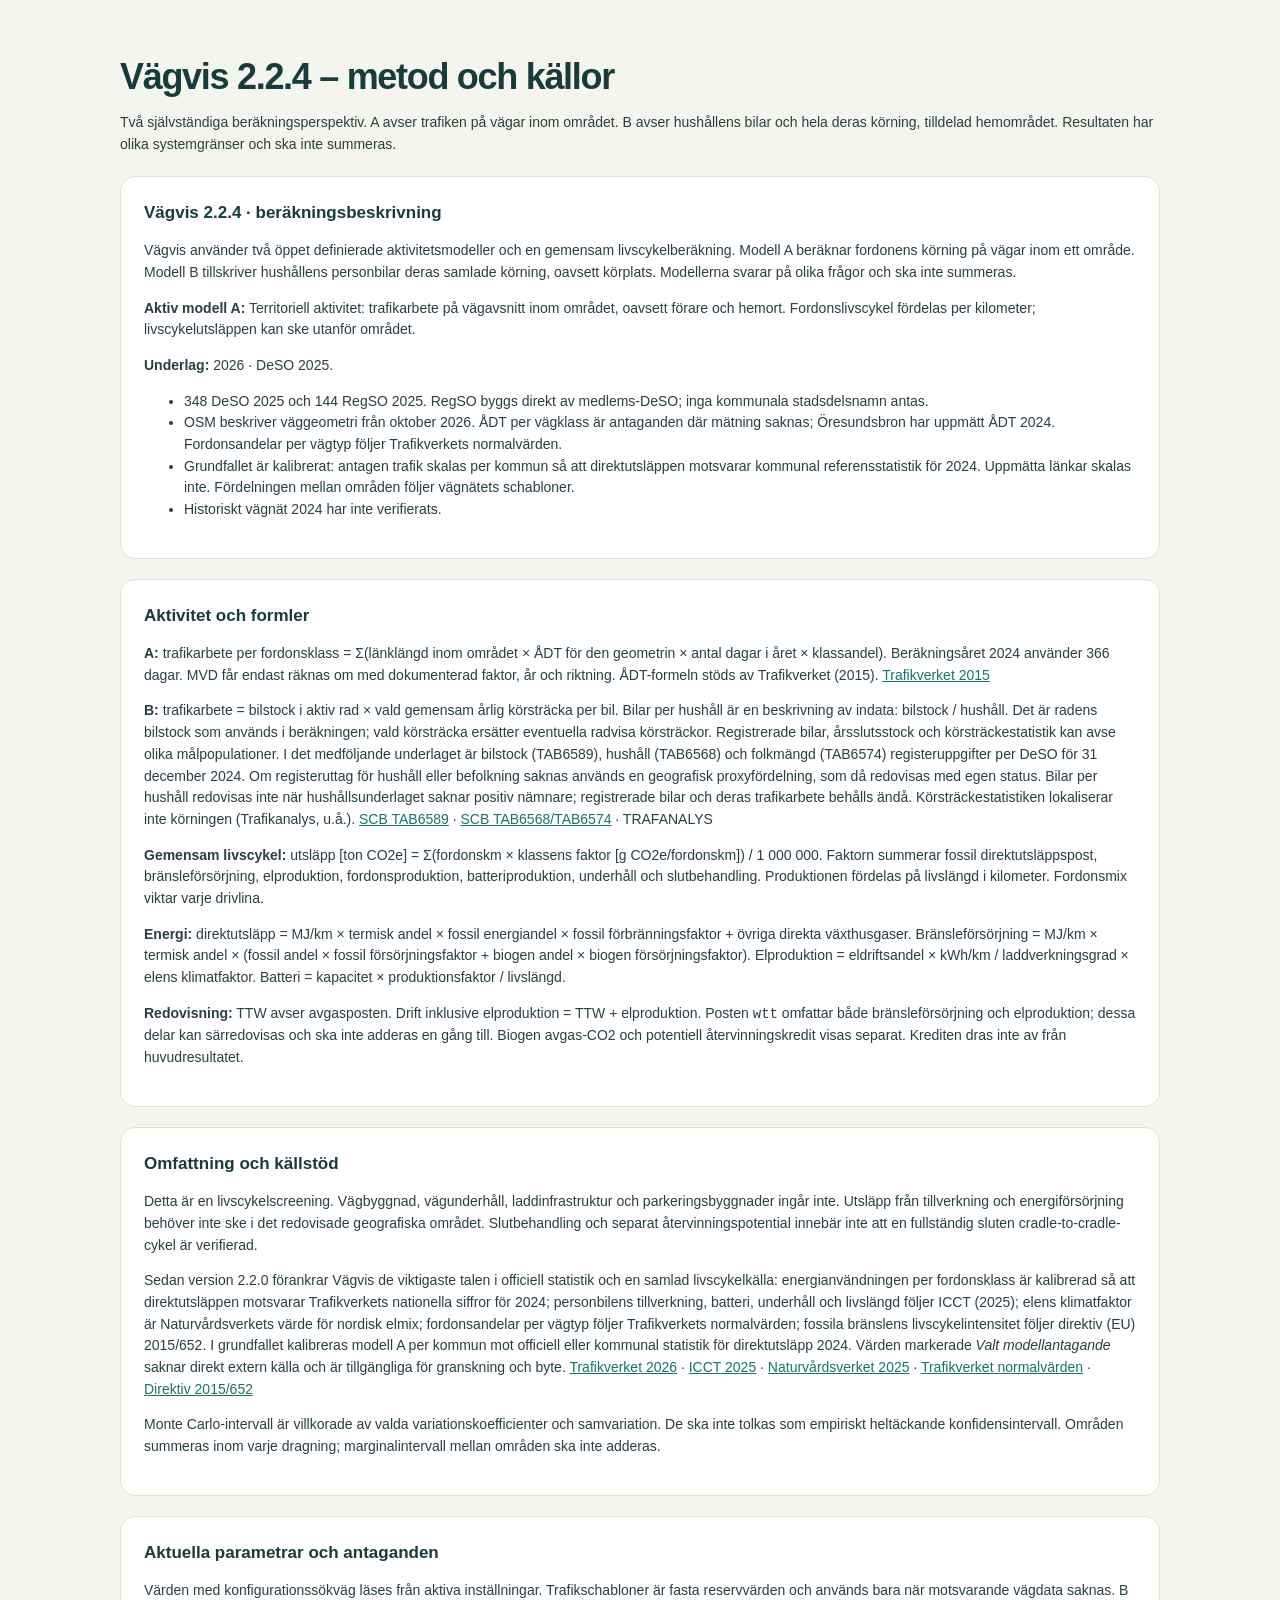
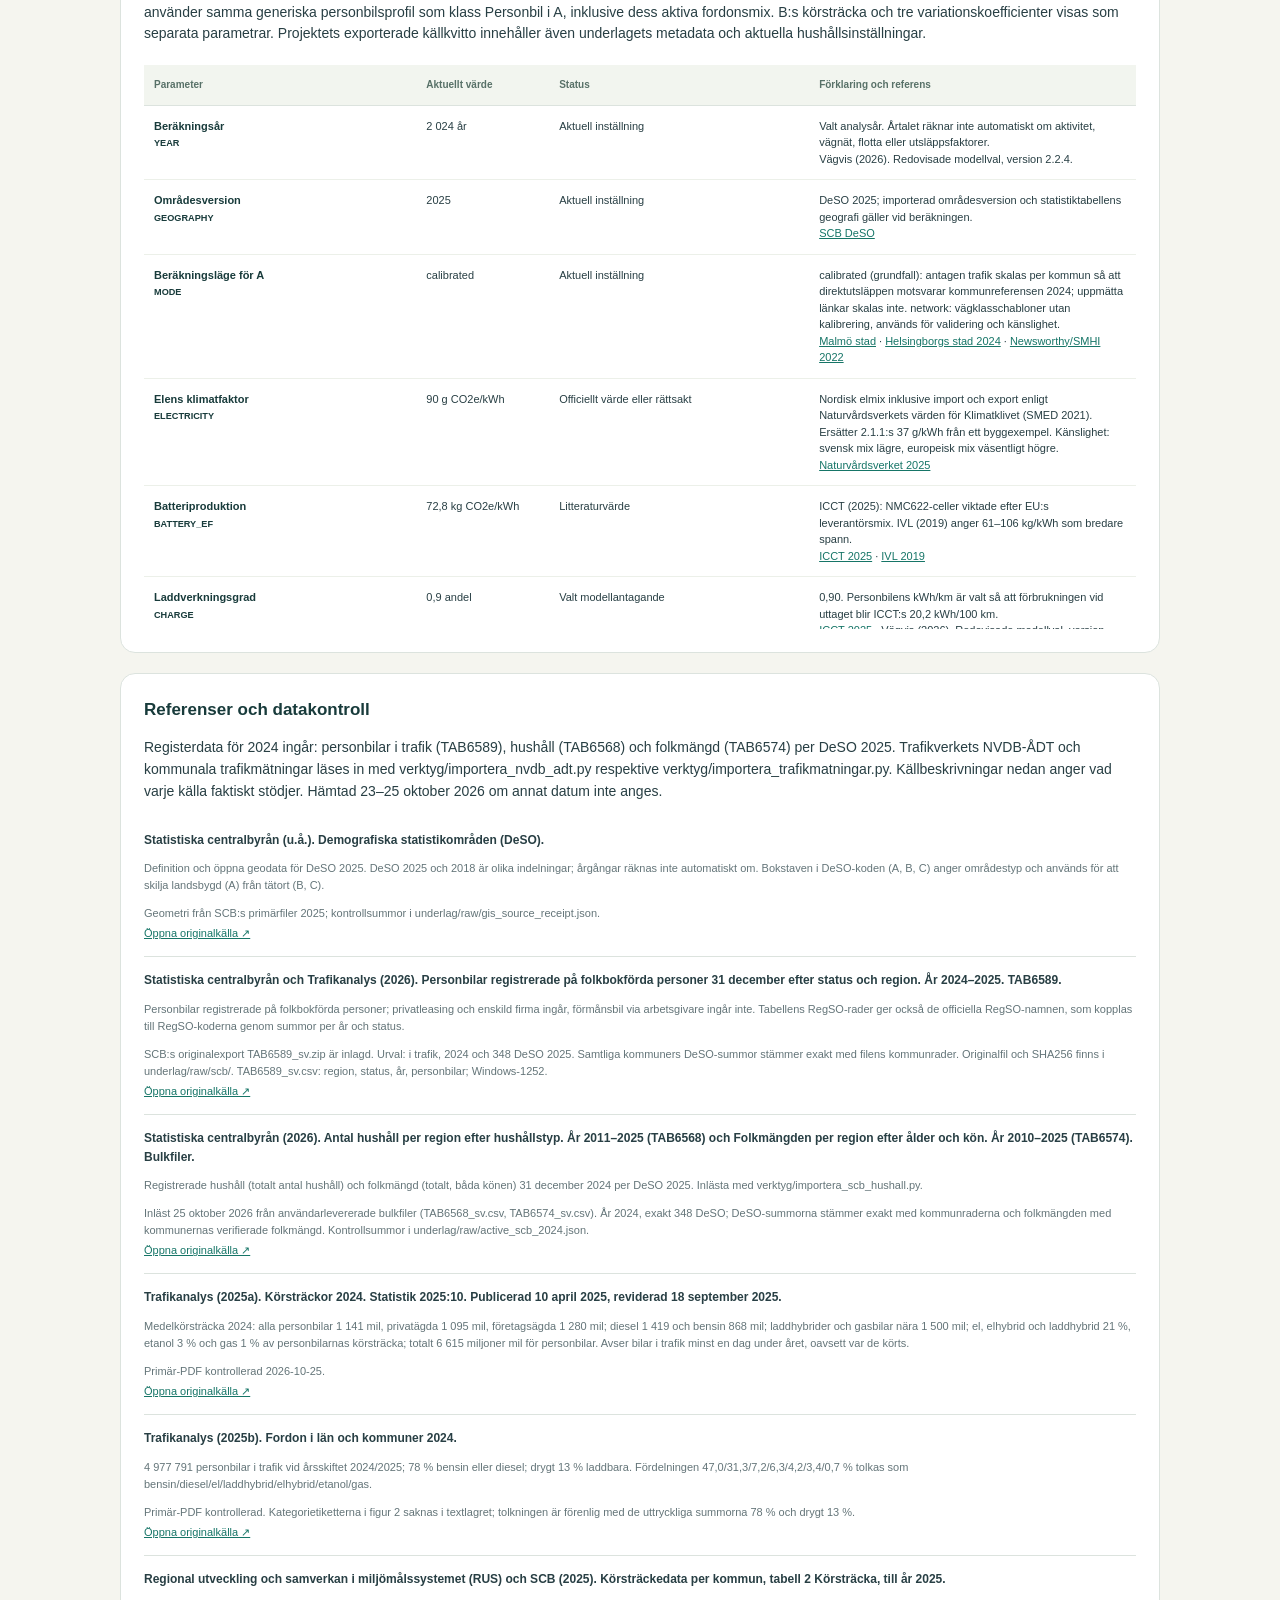
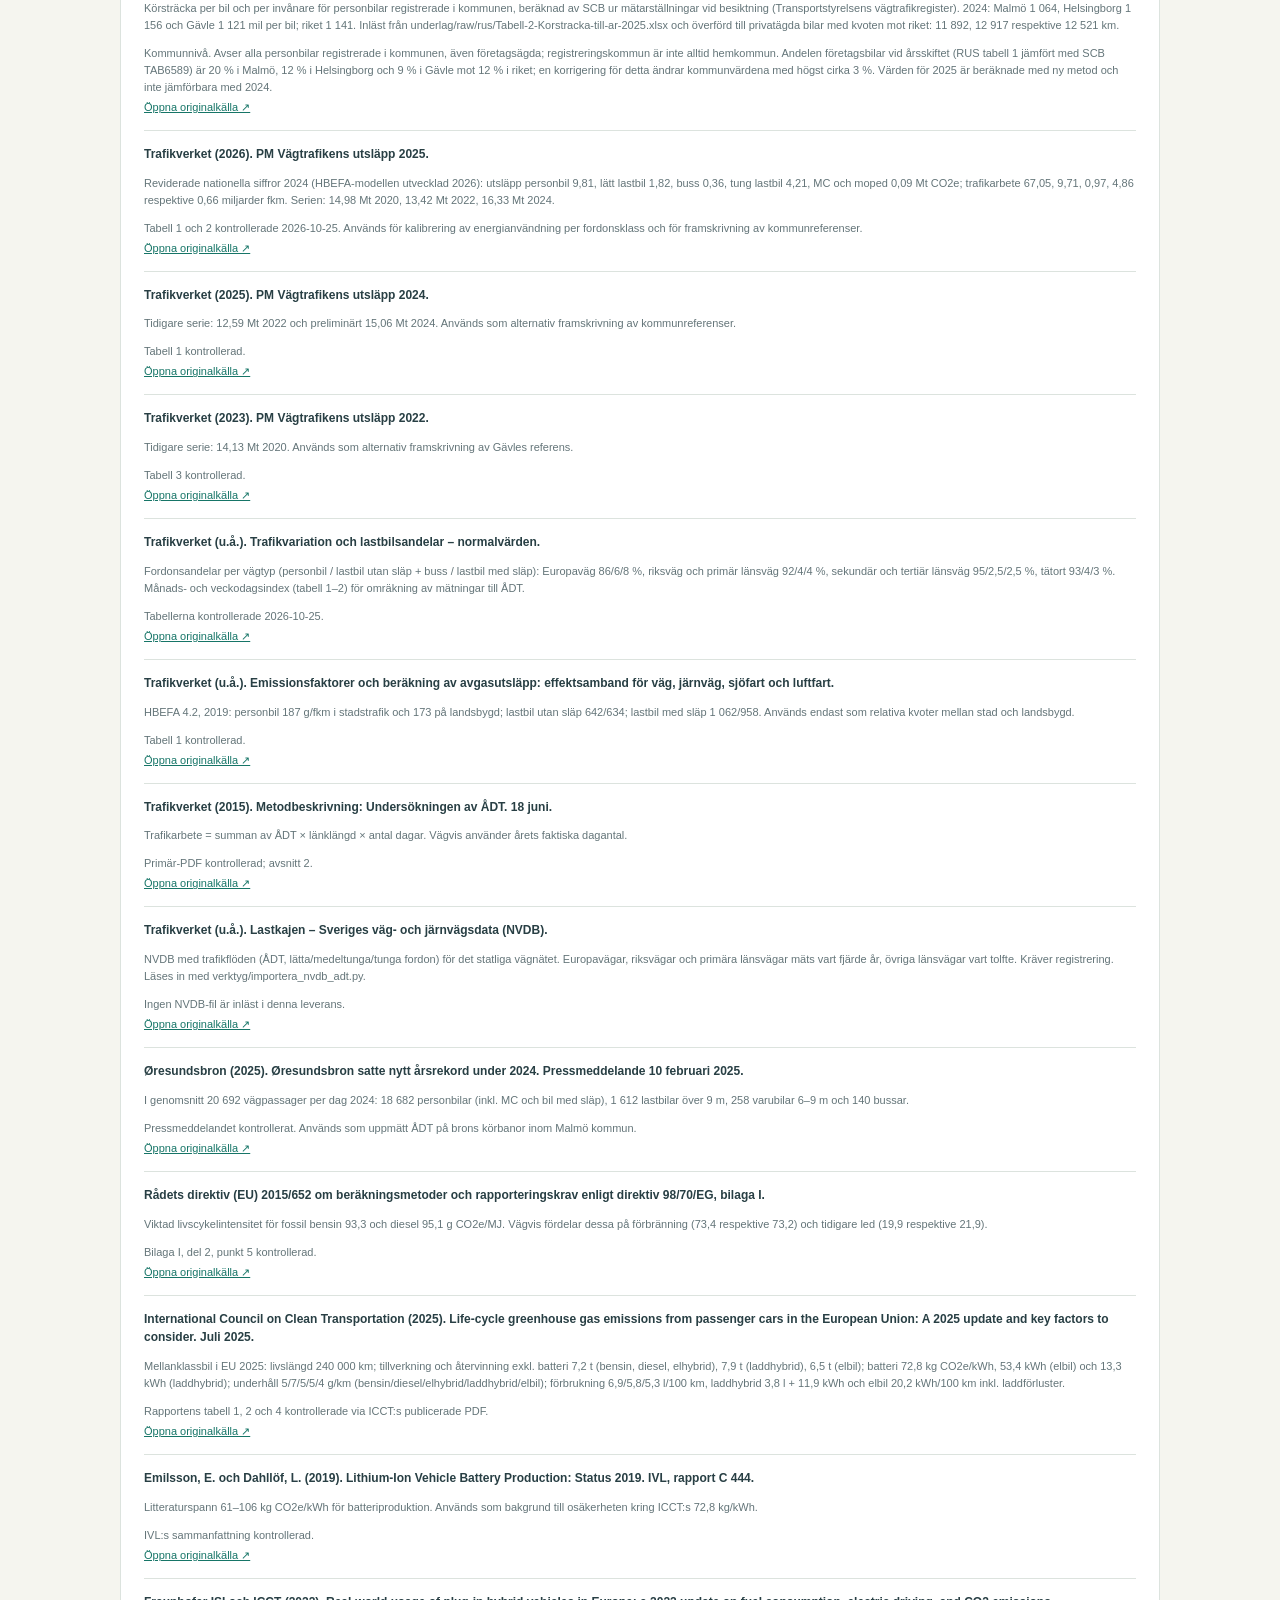
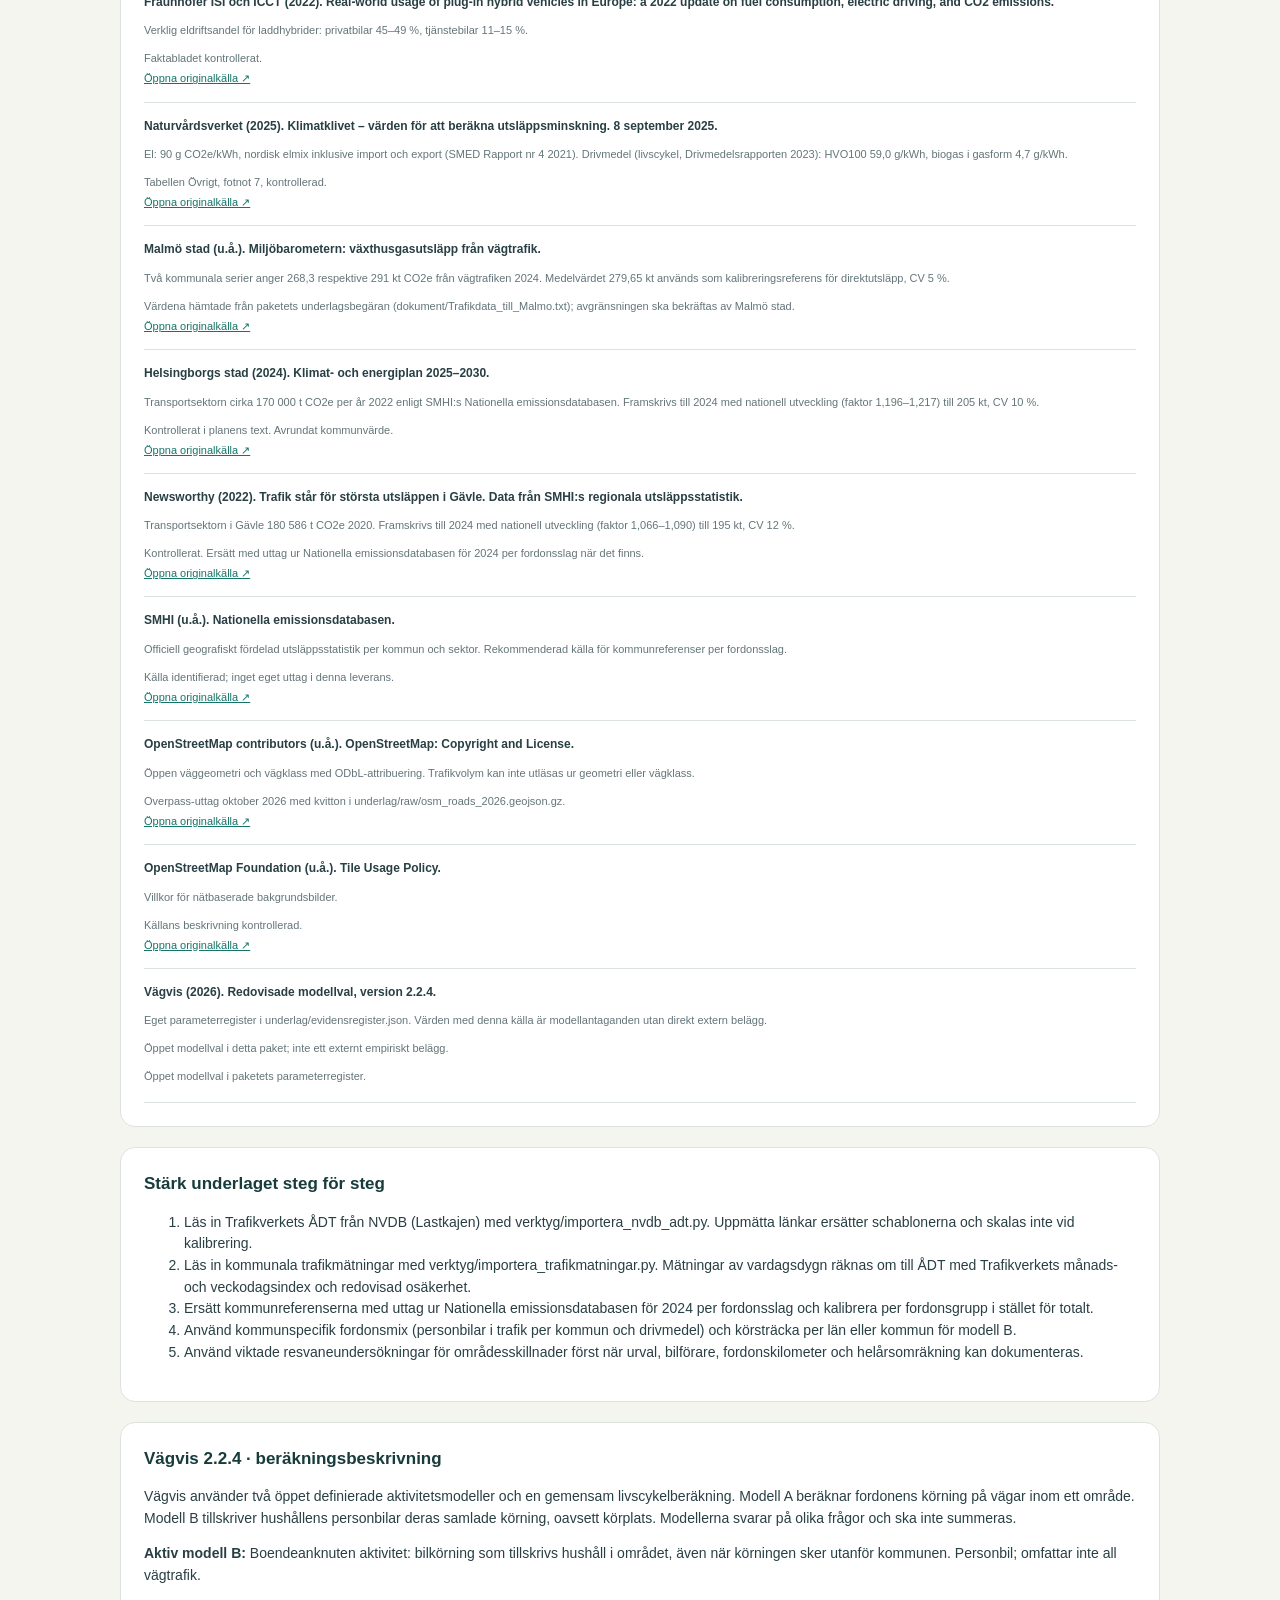
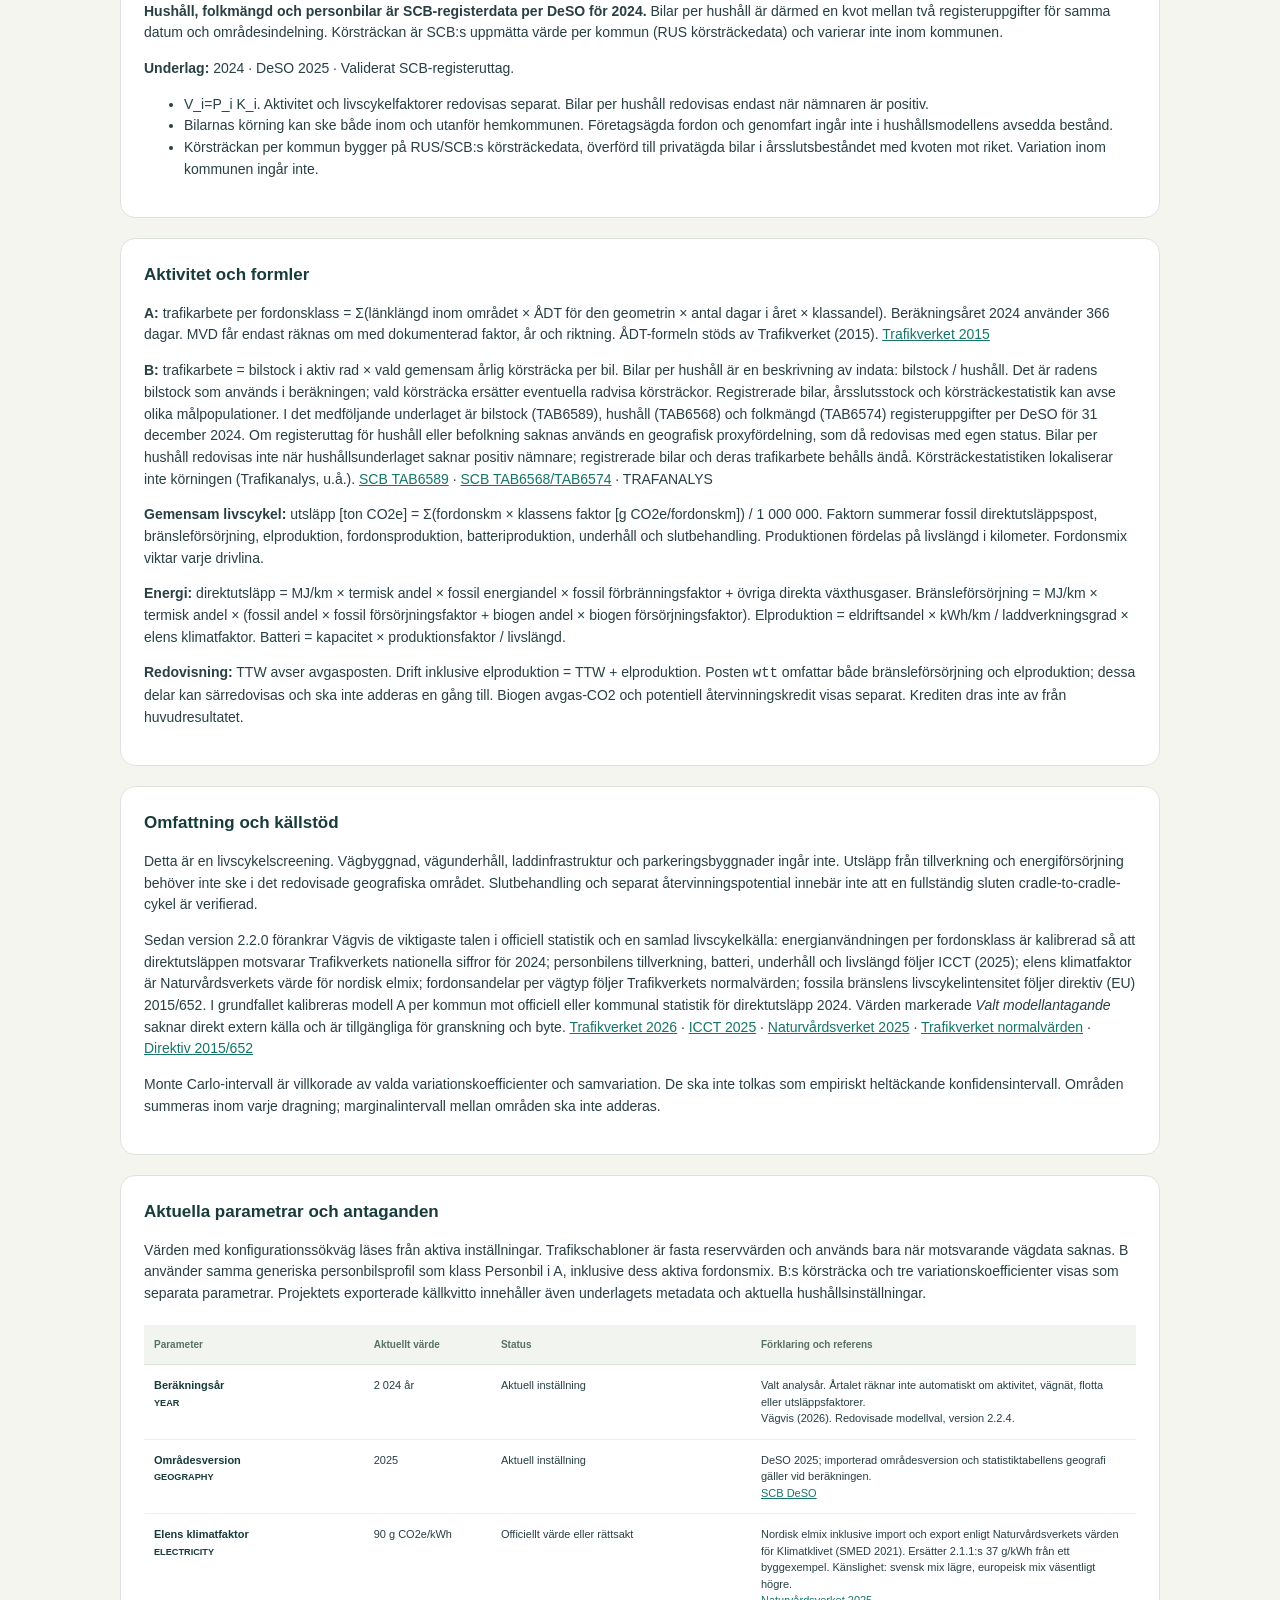
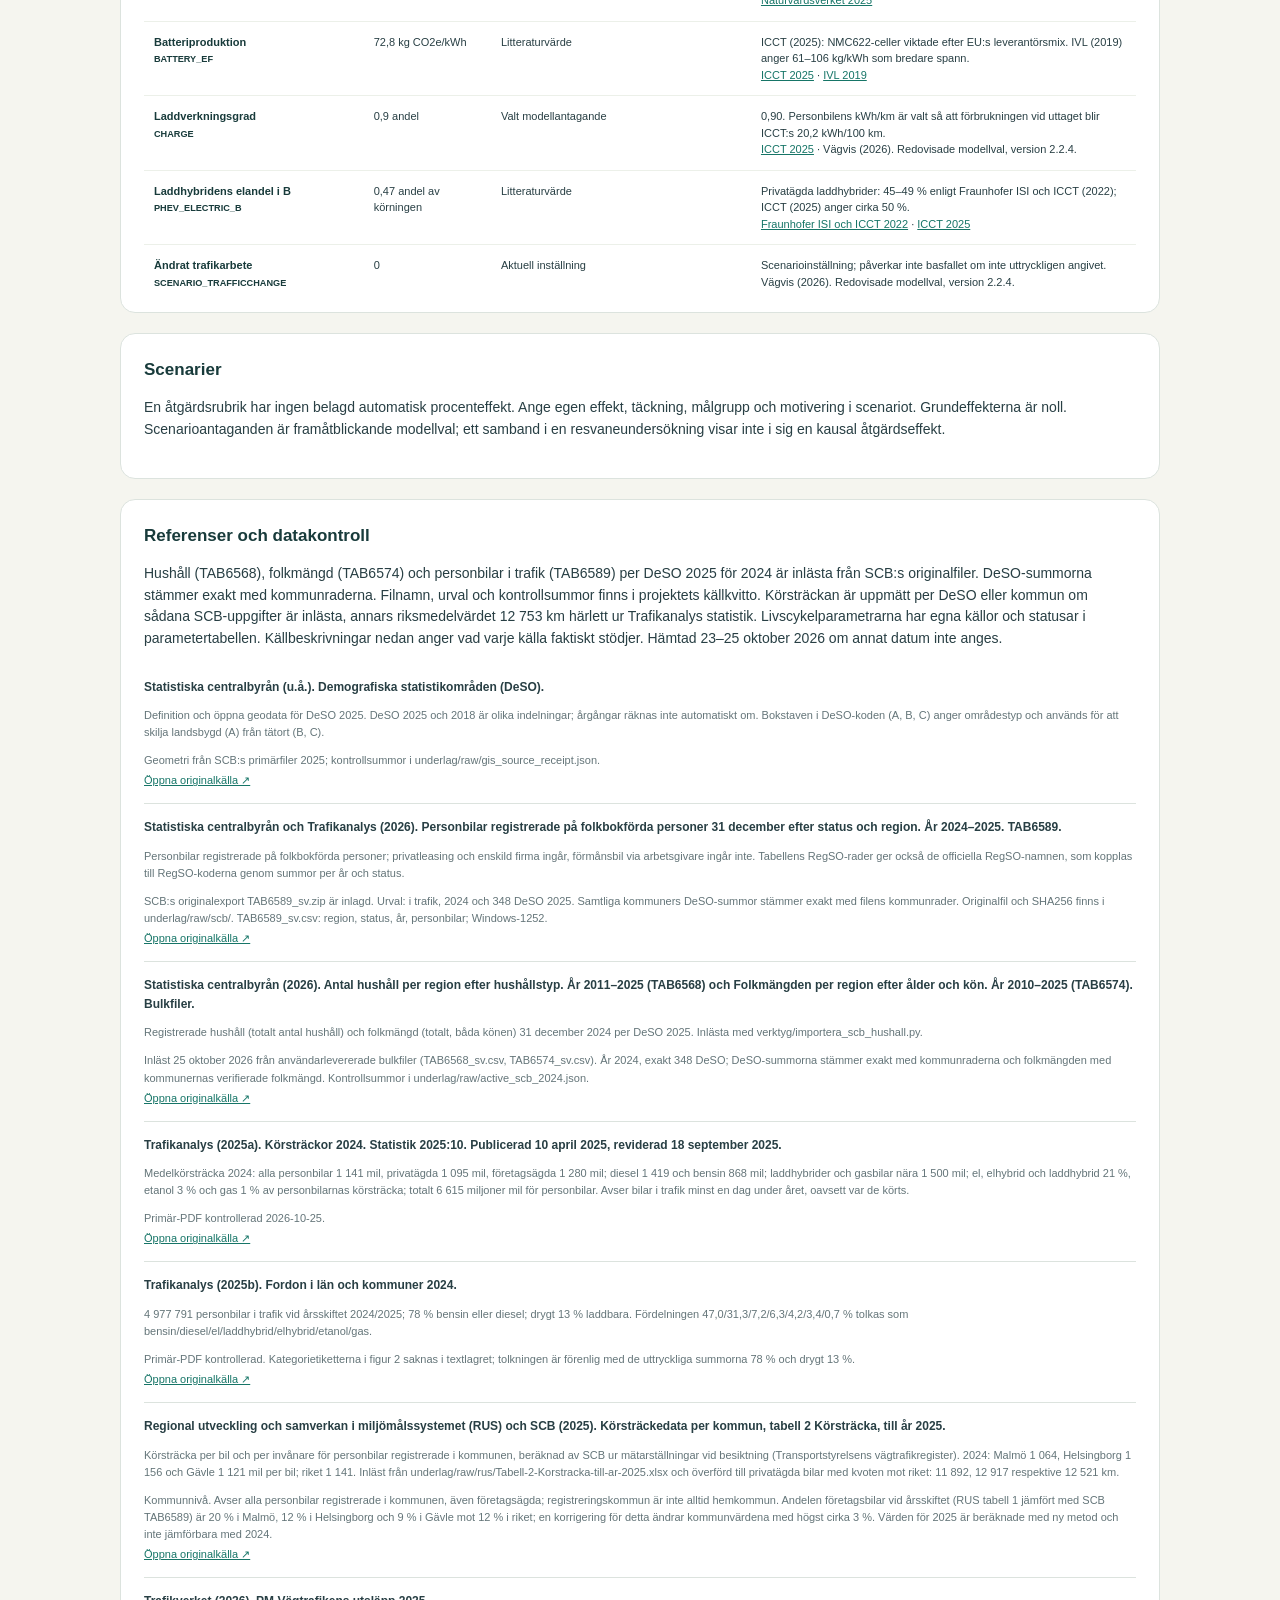
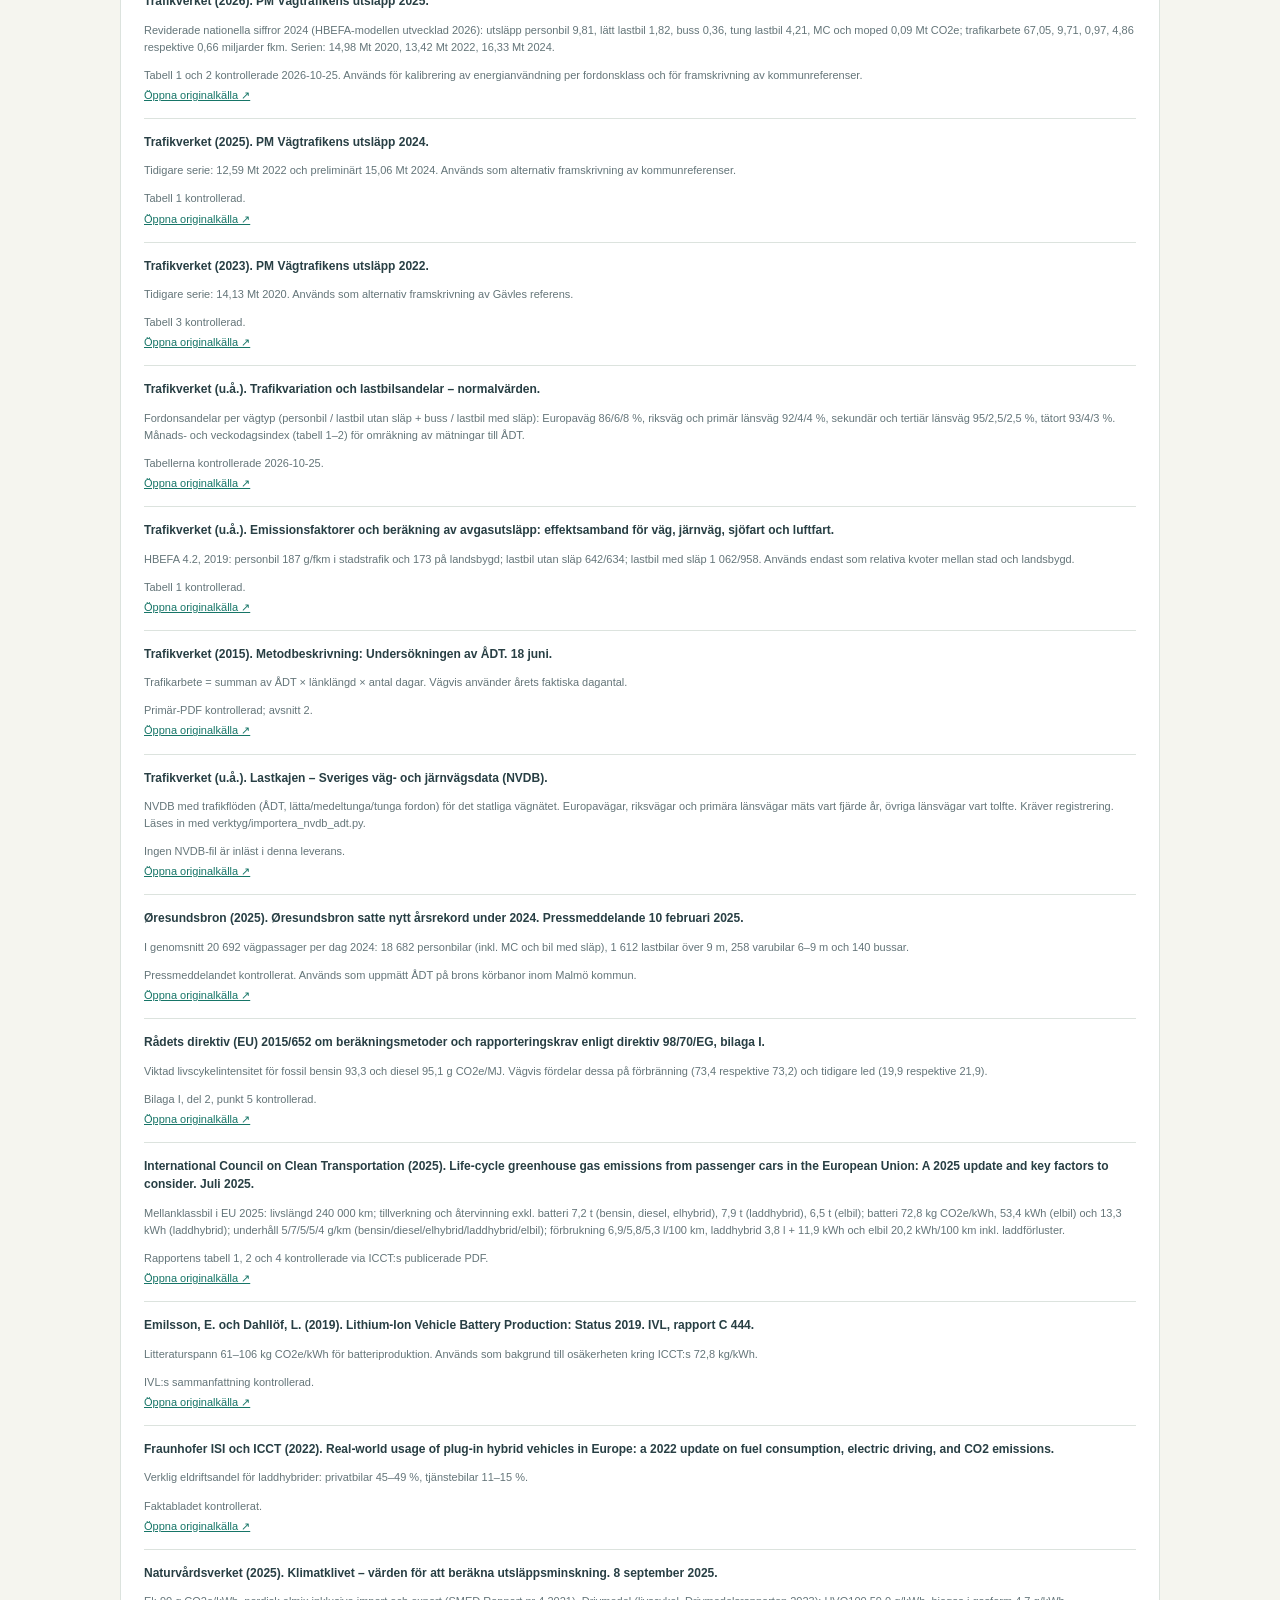
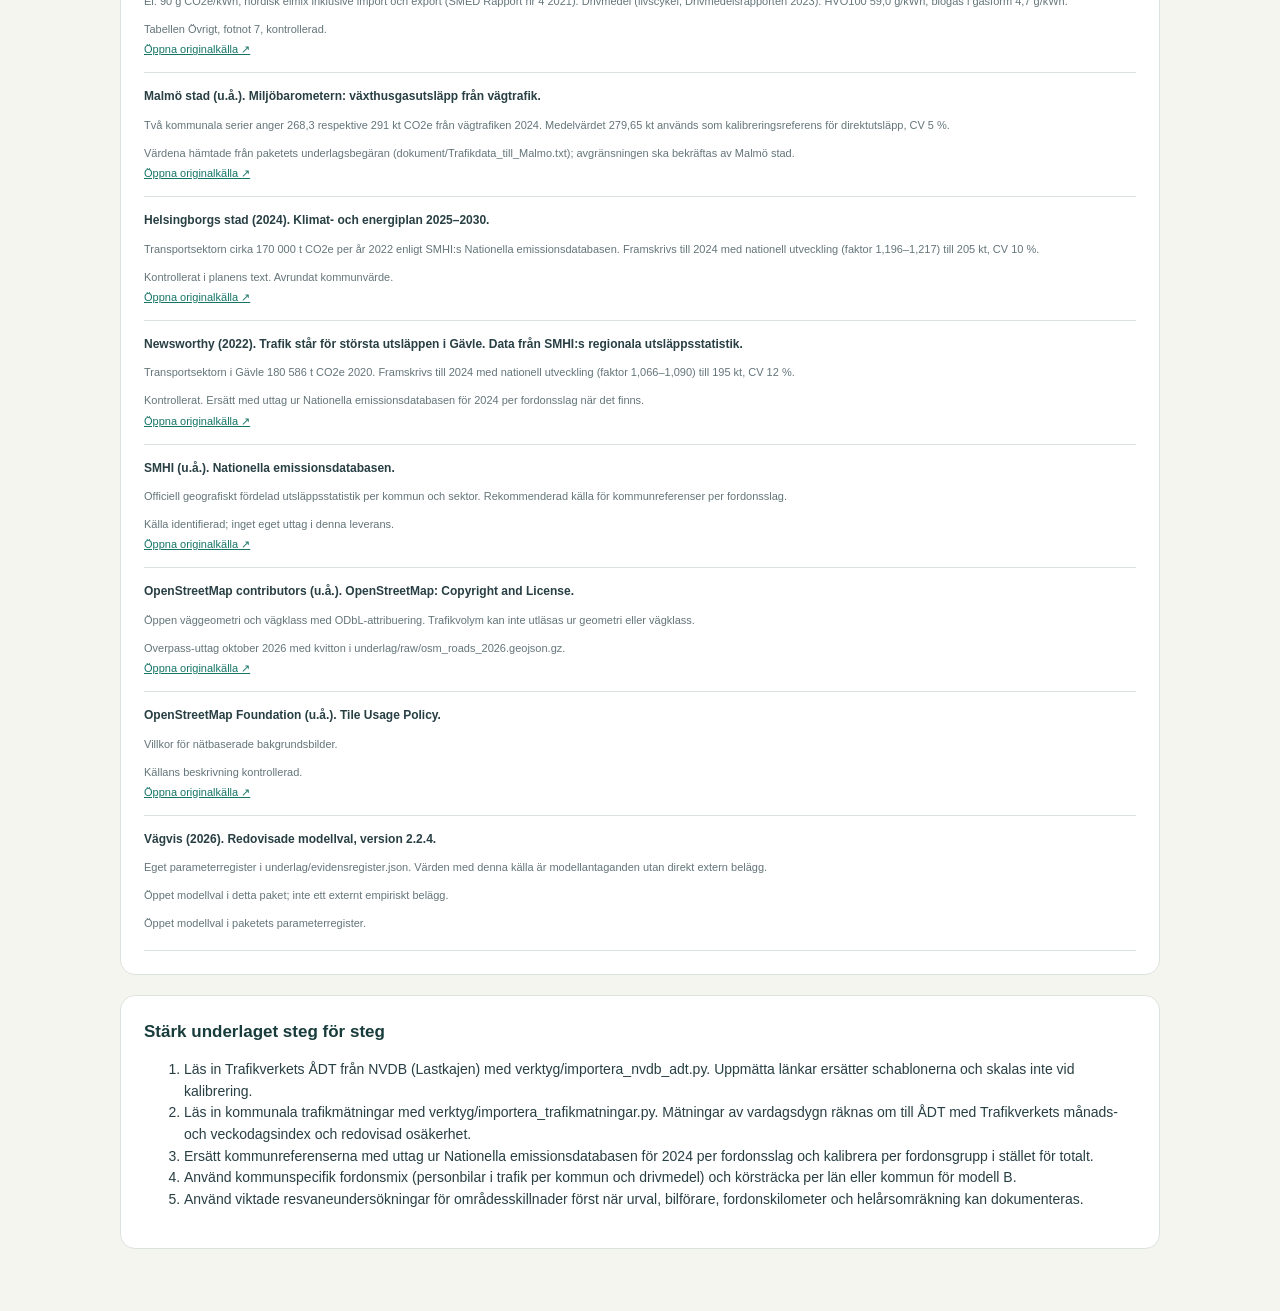
==== commit 02d261eb: "Add files via upload" ====
--- a/app/Metod_och_anvandning.html
+++ b/app/Metod_och_anvandning.html
@@ -1,4 +1,4 @@
-<!doctype html><html lang="sv"><head><meta charset="utf-8"><meta name="viewport" content="width=device-width,initial-scale=1"><title>Vägvis 2.2.3 – metod och källor</title><style>/* required styles */
+<!doctype html><html lang="sv"><head><meta charset="utf-8"><meta name="viewport" content="width=device-width,initial-scale=1"><title>Vägvis 2.2.4 – metod och källor</title><style>/* required styles */
 
 .leaflet-pane,
 .leaflet-tile,
@@ -676,4 +676,4 @@
 /* Independent interface: retain the existing palette, spacing and navigation. */
 #view>article.card{margin-bottom:18px}label.field{display:block;font-size:11px;font-weight:600;color:var(--ink)}label.field input,label.field select,label.field textarea{display:block;margin-top:6px;width:100%;box-sizing:border-box}label.field textarea{padding:10px;border:1px solid #cbd7ce;border-radius:6px;font:inherit}td label.field input{min-width:76px}#view td small{display:block;font-size:10px;line-height:1.5;color:var(--muted);font-weight:400;white-space:normal;max-width:320px}.scenario-number{width:76px}.map-options{align-items:center;margin:0 0 10px}.map-options label{font-size:11px}.map-options input{accent-color:var(--teal)}.map-options button{padding:7px 11px}.component-row>b{text-align:right;font-size:10px}.component-row{grid-template-columns:135px 1fr 85px}.table-tools{flex-wrap:wrap}#view .table-wrap td{vertical-align:top}#view select{max-width:100%}@media(max-width:720px){.component-row{grid-template-columns:110px 1fr 75px}.map-options{gap:8px}}
 .ref-wrap td{white-space:normal;vertical-align:top;line-height:1.5}.ref-wrap td:last-child{min-width:320px}
-body{display:block;max-width:1080px;margin:24px auto;padding:20px}.card{margin:20px 0}h1{font-size:36px}a{overflow-wrap:anywhere}@media print{body{padding:0;margin:0}.card{break-inside:auto}}</style></head><body><h1>Vägvis 2.2.3 – metod och källor</h1><p>Två självständiga beräkningsperspektiv. A avser trafiken på vägar inom området. B avser hushållens bilar och hela deras körning, tilldelad hemområdet. Resultaten har olika systemgränser och ska inte summeras.</p><article class="card"><h2>Vägvis 2.2.3 · beräkningsbeskrivning</h2><p>Vägvis använder två öppet definierade aktivitetsmodeller och en gemensam livscykelberäkning. Modell A beräknar fordonens körning på vägar inom ett område. Modell B tillskriver hushållens personbilar deras samlade körning, oavsett körplats. Modellerna svarar på olika frågor och ska inte summeras.</p><p><strong>Aktiv modell A:</strong> Territoriell aktivitet: trafikarbete på vägavsnitt inom området, oavsett förare och hemort. Fordonslivscykel fördelas per kilometer; livscykelutsläppen kan ske utanför området.</p><p><strong>Underlag:</strong> 2026 · DeSO 2025.</p><ul><li>348 DeSO 2025 och 144 RegSO 2025. RegSO byggs direkt av medlems-DeSO; inga kommunala stadsdelsnamn antas.</li><li>OSM beskriver väggeometri från oktober 2026. ÅDT per vägklass är antaganden där mätning saknas; Öresundsbron har uppmätt ÅDT 2024. Fordonsandelar per vägtyp följer Trafikverkets normalvärden.</li><li>Grundfallet är kalibrerat: antagen trafik skalas per kommun så att direktutsläppen motsvarar kommunal referensstatistik för 2024. Uppmätta länkar skalas inte. Fördelningen mellan områden följer vägnätets schabloner.</li><li>Historiskt vägnät 2024 har inte verifierats.</li></ul></article><article class="card"><h2>Aktivitet och formler</h2><p><strong>A:</strong> trafikarbete per fordonsklass = Σ(länklängd inom området × ÅDT för den geometrin × antal dagar i året × klassandel). Beräkningsåret 2024 använder 366 dagar. MVD får endast räknas om med dokumenterad faktor, år och riktning. ÅDT-formeln stöds av Trafikverket (2015). <a href="https://bransch.trafikverket.se/contentassets/29f030c5f81948f1ae48ab3b73c02d30/metodbeskrivning_adt_2015-06-18.pdf" target="_blank" rel="noopener noreferrer">Trafikverket 2015</a></p><p><strong>B:</strong> trafikarbete = bilstock i aktiv rad × vald gemensam årlig körsträcka per bil. Bilar per hushåll är en beskrivning av indata: bilstock / hushåll. Det är radens bilstock som används i beräkningen; vald körsträcka ersätter eventuella radvisa körsträckor. Registrerade bilar, årsslutsstock och körsträckestatistik kan avse olika målpopulationer. I det medföljande underlaget är bilstock (TAB6589), hushåll (TAB6568) och folkmängd (TAB6574) registeruppgifter per DeSO för 31 december 2024. Om registeruttag för hushåll eller befolkning saknas används en geografisk proxyfördelning, som då redovisas med egen status. Bilar per hushåll redovisas inte när hushållsunderlaget saknar positiv nämnare; registrerade bilar och deras trafikarbete behålls ändå. Körsträckestatistiken lokaliserar inte körningen (Trafikanalys, u.å.). <a href="https://www.statistikdatabasen.scb.se/pxweb/sv/ssd/START__TK__TK1001__TK1001Z/PersBilarDesoN/" target="_blank" rel="noopener noreferrer">SCB TAB6589</a> · <a href="https://www.statistikdatabasen.scb.se/Resources/PX/bulk/ssd/sv/" target="_blank" rel="noopener noreferrer">SCB TAB6568/TAB6574</a> · TRAFANALYS</p><p><strong>Gemensam livscykel:</strong> utsläpp [ton CO2e] = Σ(fordonskm × klassens faktor [g CO2e/fordonskm]) / 1 000 000. Faktorn summerar fossil direktutsläppspost, bränsleförsörjning, elproduktion, fordonsproduktion, batteriproduktion, underhåll och slutbehandling. Produktionen fördelas på livslängd i kilometer. Fordonsmix viktar varje drivlina.</p><p><strong>Energi:</strong> direktutsläpp = MJ/km × termisk andel × fossil energiandel × fossil förbränningsfaktor + övriga direkta växthusgaser. Bränsleförsörjning = MJ/km × termisk andel × (fossil andel × fossil försörjningsfaktor + biogen andel × biogen försörjningsfaktor). Elproduktion = eldriftsandel × kWh/km / laddverkningsgrad × elens klimatfaktor. Batteri = kapacitet × produktionsfaktor / livslängd.</p><p><strong>Redovisning:</strong> TTW avser avgasposten. Drift inklusive elproduktion = TTW + elproduktion. Posten <code>wtt</code> omfattar både bränsleförsörjning och elproduktion; dessa delar kan särredovisas och ska inte adderas en gång till. Biogen avgas-CO2 och potentiell återvinningskredit visas separat. Krediten dras inte av från huvudresultatet.</p></article><article class="card"><h2>Omfattning och källstöd</h2><p>Detta är en livscykelscreening. Vägbyggnad, vägunderhåll, laddinfrastruktur och parkeringsbyggnader ingår inte. Utsläpp från tillverkning och energiförsörjning behöver inte ske i det redovisade geografiska området. Slutbehandling och separat återvinningspotential innebär inte att en fullständig sluten cradle-to-cradle-cykel är verifierad.</p><p>Sedan version 2.2.0 förankrar Vägvis de viktigaste talen i officiell statistik och en samlad livscykelkälla: energianvändningen per fordonsklass är kalibrerad så att direktutsläppen motsvarar Trafikverkets nationella siffror för 2024; personbilens tillverkning, batteri, underhåll och livslängd följer ICCT (2025); elens klimatfaktor är Naturvårdsverkets värde för nordisk elmix; fordonsandelar per vägtyp följer Trafikverkets normalvärden; fossila bränslens livscykelintensitet följer direktiv (EU) 2015/652. I grundfallet kalibreras modell A per kommun mot officiell eller kommunal statistik för direktutsläpp 2024. Värden markerade <em>Valt modellantagande</em> saknar direkt extern källa och är tillgängliga för granskning och byte. <a href="https://bransch.trafikverket.se/contentassets/bdc6eaecf796497dbf5720a71e607fd1/pm-vagtrafikens-utslapp-2025.pdf" target="_blank" rel="noopener noreferrer">Trafikverket 2026</a> · <a href="https://theicct.org/publication/electric-cars-life-cycle-analysis-emissions-europe-jul25/" target="_blank" rel="noopener noreferrer">ICCT 2025</a> · <a href="https://www.naturvardsverket.se/4a5639/globalassets/amnen/klimatomstallning/klimatklivet/dokument/klimatklivet-varden-for-att-berakna-utslappsminskning-2025-09-08.pdf" target="_blank" rel="noopener noreferrer">Naturvårdsverket 2025</a> · <a href="https://bransch.trafikverket.se/contentassets/6172806b6959485d895374173243047f/2025_ny/vag/trafikvariation-och-fordonsandelar-vag.pdf" target="_blank" rel="noopener noreferrer">Trafikverket normalvärden</a> · <a href="https://www.legislation.gov.uk/eudr/2015/652/contents" target="_blank" rel="noopener noreferrer">Direktiv 2015/652</a></p><p>Monte Carlo-intervall är villkorade av valda variationskoefficienter och samvariation. De ska inte tolkas som empiriskt heltäckande konfidensintervall. Områden summeras inom varje dragning; marginalintervall mellan områden ska inte adderas.</p></article><article class="card"><h2>Aktuella parametrar och antaganden</h2><p>Värden med konfigurationssökväg läses från aktiva inställningar. Trafikschabloner är fasta reservvärden och används bara när motsvarande vägdata saknas. B använder samma generiska personbilsprofil som klass Personbil i A, inklusive dess aktiva fordonsmix. B:s körsträcka och tre variationskoefficienter visas som separata parametrar. Projektets exporterade källkvitto innehåller även underlagets metadata och aktuella hushållsinställningar.</p><div class="table-wrap"><table class="calc-table calc-wrap"><thead><tr><th>Parameter</th><th>Aktuellt värde</th><th>Status</th><th>Förklaring och referens</th></tr></thead><tbody><tr><td>Beräkningsår<br><small>YEAR</small></td><td>2 024 år</td><td>Aktuell inställning</td><td>Valt analysår. Årtalet räknar inte automatiskt om aktivitet, vägnät, flotta eller utsläppsfaktorer.<br>Vägvis (2026). Redovisade modellval, version 2.2.3.</td></tr><tr><td>Områdesversion<br><small>GEOGRAPHY</small></td><td>2025 </td><td>Aktuell inställning</td><td>DeSO 2025; importerad områdesversion och statistiktabellens geografi gäller vid beräkningen.<br><a href="https://www.scb.se/vara-tjanster/oppna-data/oppna-geodata/demografiska-statistikomraden-deso/" target="_blank" rel="noopener noreferrer">SCB DeSO</a></td></tr><tr><td>Beräkningsläge för A<br><small>MODE</small></td><td>calibrated </td><td>Aktuell inställning</td><td>calibrated (grundfall): antagen trafik skalas per kommun så att direktutsläppen motsvarar kommunreferensen 2024; uppmätta länkar skalas inte. network: vägklasschabloner utan kalibrering, används för validering och känslighet.<br><a href="https://miljobarometern.malmo.se/miljomal/mal-7/utslapp-fran-vagtrafik/vaxthusgasutslapp-per-trafikslag/table/" target="_blank" rel="noopener noreferrer">Malmö stad</a> · <a href="https://media.helsingborg.se/uploads/networks/4/sites/141/2024/12/klimat-och-energiplan-2025_2030.pdf" target="_blank" rel="noopener noreferrer">Helsingborgs stad 2024</a> · <a href="https://www.newsworthy.se/artikel/166359/trafik-st%C3%A5r-f%C3%B6r-st%C3%B6rsta-utsl%C3%A4ppen-i-g%C3%A4vle---minskar-snabbare-%C3%A4n-i-riket" target="_blank" rel="noopener noreferrer">Newsworthy/SMHI 2022</a></td></tr><tr><td>Elens klimatfaktor<br><small>ELECTRICITY</small></td><td>90 g CO2e/kWh</td><td>Officiellt värde eller rättsakt</td><td>Nordisk elmix inklusive import och export enligt Naturvårdsverkets värden för Klimatklivet (SMED 2021). Ersätter 2.1.1:s 37 g/kWh från ett byggexempel. Känslighet: svensk mix lägre, europeisk mix väsentligt högre.<br><a href="https://www.naturvardsverket.se/4a5639/globalassets/amnen/klimatomstallning/klimatklivet/dokument/klimatklivet-varden-for-att-berakna-utslappsminskning-2025-09-08.pdf" target="_blank" rel="noopener noreferrer">Naturvårdsverket 2025</a></td></tr><tr><td>Batteriproduktion<br><small>BATTERY_EF</small></td><td>72,8 kg CO2e/kWh</td><td>Litteraturvärde</td><td>ICCT (2025): NMC622-celler viktade efter EU:s leverantörsmix. IVL (2019) anger 61–106 kg/kWh som bredare spann.<br><a href="https://theicct.org/publication/electric-cars-life-cycle-analysis-emissions-europe-jul25/" target="_blank" rel="noopener noreferrer">ICCT 2025</a> · <a href="https://www.ivl.se/english/ivl/press/press-releases/2019-12-04-new-report-on-climate-impact-of-electric-car-batteries.html" target="_blank" rel="noopener noreferrer">IVL 2019</a></td></tr><tr><td>Laddverkningsgrad<br><small>CHARGE</small></td><td>0,9 andel</td><td>Valt modellantagande</td><td>0,90. Personbilens kWh/km är valt så att förbrukningen vid uttaget blir ICCT:s 20,2 kWh/100 km.<br><a href="https://theicct.org/publication/electric-cars-life-cycle-analysis-emissions-europe-jul25/" target="_blank" rel="noopener noreferrer">ICCT 2025</a> · Vägvis (2026). Redovisade modellval, version 2.2.3.</td></tr><tr><td>Laddhybridens elandel i A<br><small>PHEV_ELECTRIC</small></td><td>0,35 andel av körningen</td><td>Litteraturvärde</td><td>Viktat mellanvärde mellan privatbilar (45–49 %) och tjänstebilar (11–15 %) eftersom A omfattar all trafik och fördelningen mellan ägarkategorier är okänd. B använder 0,47.<br><a href="https://theicct.org/wp-content/uploads/2022/06/fs-real-world-phev-use-jun22.pdf" target="_blank" rel="noopener noreferrer">Fraunhofer ISI och ICCT 2022</a></td></tr><tr><td>Ändrat trafikarbete<br><small>SCENARIO_TRAFFICCHANGE</small></td><td>0 </td><td>Aktuell inställning</td><td>Scenarioinställning; påverkar inte basfallet om inte uttryckligen angivet.<br>Vägvis (2026). Redovisade modellval, version 2.2.3.</td></tr><tr><td>Ökad elandel<br><small>SCENARIO_ELECTRIFY</small></td><td>0 </td><td>Aktuell inställning</td><td>Scenarioinställning; påverkar inte basfallet om inte uttryckligen angivet.<br>Vägvis (2026). Redovisade modellval, version 2.2.3.</td></tr><tr><td>Energimultiplikator<br><small>SCENARIO_ENERGYSCALE</small></td><td>1 </td><td>Aktuell inställning</td><td>Scenarioinställning; påverkar inte basfallet om inte uttryckligen angivet.<br>Vägvis (2026). Redovisade modellval, version 2.2.3.</td></tr><tr><td>Produktionsmultiplikator<br><small>SCENARIO_PRODUCTIONSCALE</small></td><td>1 </td><td>Aktuell inställning</td><td>Scenarioinställning; påverkar inte basfallet om inte uttryckligen angivet.<br>Vägvis (2026). Redovisade modellval, version 2.2.3.</td></tr><tr><td>Livslängdsmultiplikator<br><small>SCENARIO_LIFESCALE</small></td><td>1 </td><td>Aktuell inställning</td><td>Scenarioinställning; påverkar inte basfallet om inte uttryckligen angivet.<br>Vägvis (2026). Redovisade modellval, version 2.2.3.</td></tr><tr><td>Antagen tätortsandel av nationellt trafikarbete<br><small>ENV_URBANSHARE</small></td><td>0,35 andel</td><td>Valt modellantagande</td><td>Används enbart för att normera stad/landsbygd-kvoterna så att nationellt genomsnitt bevaras. I kalibrerat läge påverkar värdet inte kommuntotalen.<br>Vägvis (2026). Redovisade modellval, version 2.2.3.</td></tr><tr><td>Personbil: direktutsläpp stad/landsbygd<br><small>ENV_RATIO_CAR</small></td><td>1,0809249 kvot</td><td>Härlett ur officiell statistik</td><td>Relativ skillnad enligt Trafikverkets HBEFA 4.2-faktorer 2019 (personbil 187/173, lastbil utan släp 642/634, lastbil med släp 1062/958). Lätt lastbil, MC och moped använder personbilens kvot; buss lastbilens utan släp.<br><a href="https://bransch.trafikverket.se/contentassets/6172806b6959485d895374173243047f/2026/emissionsfaktorer-vag-jarnvag-sjo-och-luft.pdf" target="_blank" rel="noopener noreferrer">Trafikverket HBEFA</a></td></tr><tr><td>Lätt lastbil: direktutsläpp stad/landsbygd<br><small>ENV_RATIO_VAN</small></td><td>1,0809249 kvot</td><td>Härlett ur officiell statistik</td><td>Relativ skillnad enligt Trafikverkets HBEFA 4.2-faktorer 2019 (personbil 187/173, lastbil utan släp 642/634, lastbil med släp 1062/958). Lätt lastbil, MC och moped använder personbilens kvot; buss lastbilens utan släp.<br><a href="https://bransch.trafikverket.se/contentassets/6172806b6959485d895374173243047f/2026/emissionsfaktorer-vag-jarnvag-sjo-och-luft.pdf" target="_blank" rel="noopener noreferrer">Trafikverket HBEFA</a></td></tr><tr><td>Tung lastbil utan släp: direktutsläpp stad/landsbygd<br><small>ENV_RATIO_RIGID</small></td><td>1,0126183 kvot</td><td>Härlett ur officiell statistik</td><td>Relativ skillnad enligt Trafikverkets HBEFA 4.2-faktorer 2019 (personbil 187/173, lastbil utan släp 642/634, lastbil med släp 1062/958). Lätt lastbil, MC och moped använder personbilens kvot; buss lastbilens utan släp.<br><a href="https://bransch.trafikverket.se/contentassets/6172806b6959485d895374173243047f/2026/emissionsfaktorer-vag-jarnvag-sjo-och-luft.pdf" target="_blank" rel="noopener noreferrer">Trafikverket HBEFA</a></td></tr><tr><td>Tung lastbil med släp: direktutsläpp stad/landsbygd<br><small>ENV_RATIO_ARTIC</small></td><td>1,1085595 kvot</td><td>Härlett ur officiell statistik</td><td>Relativ skillnad enligt Trafikverkets HBEFA 4.2-faktorer 2019 (personbil 187/173, lastbil utan släp 642/634, lastbil med släp 1062/958). Lätt lastbil, MC och moped använder personbilens kvot; buss lastbilens utan släp.<br><a href="https://bransch.trafikverket.se/contentassets/6172806b6959485d895374173243047f/2026/emissionsfaktorer-vag-jarnvag-sjo-och-luft.pdf" target="_blank" rel="noopener noreferrer">Trafikverket HBEFA</a></td></tr><tr><td>Buss, nationell mix inkl. region- och turistbuss: direktutsläpp stad/landsbygd<br><small>ENV_RATIO_BUS</small></td><td>1,0126183 kvot</td><td>Härlett ur officiell statistik</td><td>Relativ skillnad enligt Trafikverkets HBEFA 4.2-faktorer 2019 (personbil 187/173, lastbil utan släp 642/634, lastbil med släp 1062/958). Lätt lastbil, MC och moped använder personbilens kvot; buss lastbilens utan släp.<br><a href="https://bransch.trafikverket.se/contentassets/6172806b6959485d895374173243047f/2026/emissionsfaktorer-vag-jarnvag-sjo-och-luft.pdf" target="_blank" rel="noopener noreferrer">Trafikverket HBEFA</a></td></tr><tr><td>Motorcykel: direktutsläpp stad/landsbygd<br><small>ENV_RATIO_MC</small></td><td>1,0809249 kvot</td><td>Härlett ur officiell statistik</td><td>Relativ skillnad enligt Trafikverkets HBEFA 4.2-faktorer 2019 (personbil 187/173, lastbil utan släp 642/634, lastbil med släp 1062/958). Lätt lastbil, MC och moped använder personbilens kvot; buss lastbilens utan släp.<br><a href="https://bransch.trafikverket.se/contentassets/6172806b6959485d895374173243047f/2026/emissionsfaktorer-vag-jarnvag-sjo-och-luft.pdf" target="_blank" rel="noopener noreferrer">Trafikverket HBEFA</a></td></tr><tr><td>Moped: direktutsläpp stad/landsbygd<br><small>ENV_RATIO_MOPED</small></td><td>1,0809249 kvot</td><td>Härlett ur officiell statistik</td><td>Relativ skillnad enligt Trafikverkets HBEFA 4.2-faktorer 2019 (personbil 187/173, lastbil utan släp 642/634, lastbil med släp 1062/958). Lätt lastbil, MC och moped använder personbilens kvot; buss lastbilens utan släp.<br><a href="https://bransch.trafikverket.se/contentassets/6172806b6959485d895374173243047f/2026/emissionsfaktorer-vag-jarnvag-sjo-och-luft.pdf" target="_blank" rel="noopener noreferrer">Trafikverket HBEFA</a></td></tr><tr><td>Elbil: tillverkning relativt basfordon (övriga klasser)<br><small>RULE_BEVBODY</small></td><td>1,05 </td><td>Valt modellantagande</td><td>Allmän regel för fordonsklasser utan egna drivlineregler. Personbilen har egna värden från ICCT (2025).<br>Vägvis (2026). Redovisade modellval, version 2.2.3.</td></tr><tr><td>Laddhybrid: tillverkning relativt basfordon (övriga klasser)<br><small>RULE_PHEVBODY</small></td><td>1,08 </td><td>Valt modellantagande</td><td>Allmän regel för fordonsklasser utan egna drivlineregler. Personbilen har egna värden från ICCT (2025).<br>Vägvis (2026). Redovisade modellval, version 2.2.3.</td></tr><tr><td>Elbil: underhåll relativt basfordon (övriga klasser)<br><small>RULE_BEVMAINTENANCE</small></td><td>0,8 </td><td>Valt modellantagande</td><td>Allmän regel för fordonsklasser utan egna drivlineregler. Personbilen har egna värden från ICCT (2025).<br>Vägvis (2026). Redovisade modellval, version 2.2.3.</td></tr><tr><td>Laddhybrid: största batteri (övriga klasser)<br><small>RULE_PHEVBATTERYMAX</small></td><td>15 </td><td>Valt modellantagande</td><td>Allmän regel för fordonsklasser utan egna drivlineregler. Personbilen har egna värden från ICCT (2025).<br>Vägvis (2026). Redovisade modellval, version 2.2.3.</td></tr><tr><td>Personbil: livstidskörsträcka<br><small>CAR_LIFE</small></td><td>240 000 km</td><td>Litteraturvärde</td><td>ICCT (2025): 240 000 km över 20 år.<br><a href="https://theicct.org/publication/electric-cars-life-cycle-analysis-emissions-europe-jul25/" target="_blank" rel="noopener noreferrer">ICCT 2025</a></td></tr><tr><td>Personbil: tillverkning exkl. batteri<br><small>CAR_BODY</small></td><td>7 200 kg CO2e/fordon</td><td>Litteraturvärde</td><td>ICCT (2025): 7,2 t för förbränningsbil och elhybrid inklusive återvinning; drivlineregler ger 7,9 t för laddhybrid och 6,5 t för elbil.<br><a href="https://theicct.org/publication/electric-cars-life-cycle-analysis-emissions-europe-jul25/" target="_blank" rel="noopener noreferrer">ICCT 2025</a></td></tr><tr><td>Personbil: batterikapacitet elbil<br><small>CAR_BATTERY</small></td><td>53,4 kWh</td><td>Litteraturvärde</td><td>ICCT (2025): 53,4 kWh (försäljningsviktat 2023); laddhybrid 13,3 kWh enligt drivlineregel.<br><a href="https://theicct.org/publication/electric-cars-life-cycle-analysis-emissions-europe-jul25/" target="_blank" rel="noopener noreferrer">ICCT 2025</a></td></tr><tr><td>Personbil: underhåll<br><small>CAR_MAINT</small></td><td>5 g CO2e/km</td><td>Litteraturvärde</td><td>ICCT (2025): bensin 5; drivlineregler ger diesel 7, elhybrid 5, laddhybrid 5, el 4 g/km.<br><a href="https://theicct.org/publication/electric-cars-life-cycle-analysis-emissions-europe-jul25/" target="_blank" rel="noopener noreferrer">ICCT 2025</a></td></tr><tr><td>Personbil: slutbehandling<br><small>CAR_EOL</small></td><td>0 kg CO2e/fordon</td><td>Litteraturvärde</td><td>0: slutbehandling och återvinning ingår i ICCT:s tillverkningsvärde.<br><a href="https://theicct.org/publication/electric-cars-life-cycle-analysis-emissions-europe-jul25/" target="_blank" rel="noopener noreferrer">ICCT 2025</a></td></tr><tr><td>Personbil: potentiell återvinningskredit (separat)<br><small>CAR_CREDIT</small></td><td>250 kg CO2e/fordon</td><td>Valt modellantagande</td><td>Redovisas separat och dras inte från huvudresultatet.<br>Vägvis (2026). Redovisade modellval, version 2.2.3.</td></tr><tr><td>Personbil: termisk energi per km (kalibrerad)<br><small>CAR_MJ</small></td><td>2,512 MJ/km</td><td>Kalibrerat mot officiell statistik</td><td>Kalibrerad så att klassens direktutsläpp i nationellt genomsnitt motsvarar Trafikverkets reviderade siffror 2024 (utsläpp ÷ trafikarbete). Relativ förbrukning per drivlina enligt ICCT (2025).<br><a href="https://bransch.trafikverket.se/contentassets/bdc6eaecf796497dbf5720a71e607fd1/pm-vagtrafikens-utslapp-2025.pdf" target="_blank" rel="noopener noreferrer">Trafikverket 2026</a> · <a href="https://theicct.org/publication/electric-cars-life-cycle-analysis-emissions-europe-jul25/" target="_blank" rel="noopener noreferrer">ICCT 2025</a></td></tr><tr><td>Personbil: elenergi per km vid batteri<br><small>CAR_KWH</small></td><td>0,182 kWh/km</td><td>Litteraturvärde</td><td>0,182 kWh/km ÷ laddverkningsgrad 0,9 = 20,2 kWh/100 km vid uttag (ICCT 2025).<br><a href="https://theicct.org/publication/electric-cars-life-cycle-analysis-emissions-europe-jul25/" target="_blank" rel="noopener noreferrer">ICCT 2025</a></td></tr><tr><td>Personbil: övriga avgasgaser (CH4, N2O)<br><small>CAR_OTHER</small></td><td>1 g CO2e/km termisk körning</td><td>Valt modellantagande</td><td>Antagen schablon; ingår i kalibreringen av direktutsläppen.<br>Vägvis (2026). Redovisade modellval, version 2.2.3.</td></tr><tr><td>Personbil: andel bensin<br><small>CAR_MIX_PETROL</small></td><td>0,389 andel av körsträckan</td><td>Härlett ur officiell statistik</td><td>Körsträckeviktad nationell mix 2024: flottandelar (Trafikanalys 2025b) × körsträcka per drivmedel (Trafikanalys 2025a). Etanolbilar räknas som bensin, gasbilar som biogas. Elhybridens körsträcka antagen lika med elbilens. Ingen kommunspecifik mix ännu.<br><a href="https://prod.trafa.se/globalassets/statistik/vagtrafik/fordon/2025/fordon-i-lan-och-kommuner-2024.pdf" target="_blank" rel="noopener noreferrer">Trafikanalys 2025b</a> · <a href="https://prod.trafa.se/globalassets/statistik/vagtrafik/korstrackor/2024/korstrackor-2024.pdf" target="_blank" rel="noopener noreferrer">Trafikanalys 2025a</a></td></tr><tr><td>Personbil: andel diesel<br><small>CAR_MIX_DIESEL</small></td><td>0,391 andel av körsträckan</td><td>Härlett ur officiell statistik</td><td>Körsträckeviktad nationell mix 2024: flottandelar (Trafikanalys 2025b) × körsträcka per drivmedel (Trafikanalys 2025a). Etanolbilar räknas som bensin, gasbilar som biogas. Elhybridens körsträcka antagen lika med elbilens. Ingen kommunspecifik mix ännu.<br><a href="https://prod.trafa.se/globalassets/statistik/vagtrafik/fordon/2025/fordon-i-lan-och-kommuner-2024.pdf" target="_blank" rel="noopener noreferrer">Trafikanalys 2025b</a> · <a href="https://prod.trafa.se/globalassets/statistik/vagtrafik/korstrackor/2024/korstrackor-2024.pdf" target="_blank" rel="noopener noreferrer">Trafikanalys 2025a</a></td></tr><tr><td>Personbil: andel elhybrid<br><small>CAR_MIX_HEV</small></td><td>0,047 andel av körsträckan</td><td>Härlett ur officiell statistik</td><td>Körsträckeviktad nationell mix 2024: flottandelar (Trafikanalys 2025b) × körsträcka per drivmedel (Trafikanalys 2025a). Etanolbilar räknas som bensin, gasbilar som biogas. Elhybridens körsträcka antagen lika med elbilens. Ingen kommunspecifik mix ännu.<br><a href="https://prod.trafa.se/globalassets/statistik/vagtrafik/fordon/2025/fordon-i-lan-och-kommuner-2024.pdf" target="_blank" rel="noopener noreferrer">Trafikanalys 2025b</a> · <a href="https://prod.trafa.se/globalassets/statistik/vagtrafik/korstrackor/2024/korstrackor-2024.pdf" target="_blank" rel="noopener noreferrer">Trafikanalys 2025a</a></td></tr><tr><td>Personbil: andel el<br><small>CAR_MIX_BEV</small></td><td>0,08 andel av körsträckan</td><td>Härlett ur officiell statistik</td><td>Körsträckeviktad nationell mix 2024: flottandelar (Trafikanalys 2025b) × körsträcka per drivmedel (Trafikanalys 2025a). Etanolbilar räknas som bensin, gasbilar som biogas. Elhybridens körsträcka antagen lika med elbilens. Ingen kommunspecifik mix ännu.<br><a href="https://prod.trafa.se/globalassets/statistik/vagtrafik/fordon/2025/fordon-i-lan-och-kommuner-2024.pdf" target="_blank" rel="noopener noreferrer">Trafikanalys 2025b</a> · <a href="https://prod.trafa.se/globalassets/statistik/vagtrafik/korstrackor/2024/korstrackor-2024.pdf" target="_blank" rel="noopener noreferrer">Trafikanalys 2025a</a></td></tr><tr><td>Personbil: andel laddhybrid<br><small>CAR_MIX_PHEV</small></td><td>0,083 andel av körsträckan</td><td>Härlett ur officiell statistik</td><td>Körsträckeviktad nationell mix 2024: flottandelar (Trafikanalys 2025b) × körsträcka per drivmedel (Trafikanalys 2025a). Etanolbilar räknas som bensin, gasbilar som biogas. Elhybridens körsträcka antagen lika med elbilens. Ingen kommunspecifik mix ännu.<br><a href="https://prod.trafa.se/globalassets/statistik/vagtrafik/fordon/2025/fordon-i-lan-och-kommuner-2024.pdf" target="_blank" rel="noopener noreferrer">Trafikanalys 2025b</a> · <a href="https://prod.trafa.se/globalassets/statistik/vagtrafik/korstrackor/2024/korstrackor-2024.pdf" target="_blank" rel="noopener noreferrer">Trafikanalys 2025a</a></td></tr><tr><td>Personbil: andel biogas<br><small>CAR_MIX_BIOGAS</small></td><td>0,01 andel av körsträckan</td><td>Härlett ur officiell statistik</td><td>Körsträckeviktad nationell mix 2024: flottandelar (Trafikanalys 2025b) × körsträcka per drivmedel (Trafikanalys 2025a). Etanolbilar räknas som bensin, gasbilar som biogas. Elhybridens körsträcka antagen lika med elbilens. Ingen kommunspecifik mix ännu.<br><a href="https://prod.trafa.se/globalassets/statistik/vagtrafik/fordon/2025/fordon-i-lan-och-kommuner-2024.pdf" target="_blank" rel="noopener noreferrer">Trafikanalys 2025b</a> · <a href="https://prod.trafa.se/globalassets/statistik/vagtrafik/korstrackor/2024/korstrackor-2024.pdf" target="_blank" rel="noopener noreferrer">Trafikanalys 2025a</a></td></tr><tr><td>Personbil diesel: relativ bränsleförbrukning<br><small>CAR_RULE_ENERGY_DIESEL</small></td><td>0,946 faktor</td><td>Litteraturvärde</td><td>Härledd ur ICCT (2025): förbrukning 6,9/5,8/5,3 l/100 km (bensin/diesel/elhybrid), laddhybrid 3,8 l och 11,9 kWh per 100 km vid cirka 50 % eldrift; tillverkning och underhåll per drivlina.<br><a href="https://theicct.org/publication/electric-cars-life-cycle-analysis-emissions-europe-jul25/" target="_blank" rel="noopener noreferrer">ICCT 2025</a></td></tr><tr><td>Personbil elhybrid: relativ bränsleförbrukning<br><small>CAR_RULE_ENERGY_HEV</small></td><td>0,768 faktor</td><td>Litteraturvärde</td><td>Härledd ur ICCT (2025): förbrukning 6,9/5,8/5,3 l/100 km (bensin/diesel/elhybrid), laddhybrid 3,8 l och 11,9 kWh per 100 km vid cirka 50 % eldrift; tillverkning och underhåll per drivlina.<br><a href="https://theicct.org/publication/electric-cars-life-cycle-analysis-emissions-europe-jul25/" target="_blank" rel="noopener noreferrer">ICCT 2025</a></td></tr><tr><td>Personbil laddhybrid: relativ bränsleförbrukning<br><small>CAR_RULE_ENERGY_PHEV</small></td><td>1,1 faktor</td><td>Litteraturvärde</td><td>Härledd ur ICCT (2025): förbrukning 6,9/5,8/5,3 l/100 km (bensin/diesel/elhybrid), laddhybrid 3,8 l och 11,9 kWh per 100 km vid cirka 50 % eldrift; tillverkning och underhåll per drivlina.<br><a href="https://theicct.org/publication/electric-cars-life-cycle-analysis-emissions-europe-jul25/" target="_blank" rel="noopener noreferrer">ICCT 2025</a></td></tr><tr><td>Personbil biogas: relativ bränsleförbrukning<br><small>CAR_RULE_ENERGY_BIOGAS</small></td><td>1,06 faktor</td><td>Litteraturvärde</td><td>Härledd ur ICCT (2025): förbrukning 6,9/5,8/5,3 l/100 km (bensin/diesel/elhybrid), laddhybrid 3,8 l och 11,9 kWh per 100 km vid cirka 50 % eldrift; tillverkning och underhåll per drivlina.<br><a href="https://theicct.org/publication/electric-cars-life-cycle-analysis-emissions-europe-jul25/" target="_blank" rel="noopener noreferrer">ICCT 2025</a></td></tr><tr><td>Personbil laddhybrid: relativ elförbrukning<br><small>CAR_RULE_KWH_PHEV</small></td><td>1,18 faktor</td><td>Litteraturvärde</td><td>Härledd ur ICCT (2025): förbrukning 6,9/5,8/5,3 l/100 km (bensin/diesel/elhybrid), laddhybrid 3,8 l och 11,9 kWh per 100 km vid cirka 50 % eldrift; tillverkning och underhåll per drivlina.<br><a href="https://theicct.org/publication/electric-cars-life-cycle-analysis-emissions-europe-jul25/" target="_blank" rel="noopener noreferrer">ICCT 2025</a></td></tr><tr><td>Personbil el: relativ tillverkning<br><small>CAR_RULE_BODY_BEV</small></td><td>0,903 faktor</td><td>Litteraturvärde</td><td>Härledd ur ICCT (2025): förbrukning 6,9/5,8/5,3 l/100 km (bensin/diesel/elhybrid), laddhybrid 3,8 l och 11,9 kWh per 100 km vid cirka 50 % eldrift; tillverkning och underhåll per drivlina.<br><a href="https://theicct.org/publication/electric-cars-life-cycle-analysis-emissions-europe-jul25/" target="_blank" rel="noopener noreferrer">ICCT 2025</a></td></tr><tr><td>Personbil laddhybrid: relativ tillverkning<br><small>CAR_RULE_BODY_PHEV</small></td><td>1,097 faktor</td><td>Litteraturvärde</td><td>Härledd ur ICCT (2025): förbrukning 6,9/5,8/5,3 l/100 km (bensin/diesel/elhybrid), laddhybrid 3,8 l och 11,9 kWh per 100 km vid cirka 50 % eldrift; tillverkning och underhåll per drivlina.<br><a href="https://theicct.org/publication/electric-cars-life-cycle-analysis-emissions-europe-jul25/" target="_blank" rel="noopener noreferrer">ICCT 2025</a></td></tr><tr><td>Personbil elhybrid: relativ tillverkning<br><small>CAR_RULE_BODY_HEV</small></td><td>1 faktor</td><td>Litteraturvärde</td><td>Härledd ur ICCT (2025): förbrukning 6,9/5,8/5,3 l/100 km (bensin/diesel/elhybrid), laddhybrid 3,8 l och 11,9 kWh per 100 km vid cirka 50 % eldrift; tillverkning och underhåll per drivlina.<br><a href="https://theicct.org/publication/electric-cars-life-cycle-analysis-emissions-europe-jul25/" target="_blank" rel="noopener noreferrer">ICCT 2025</a></td></tr><tr><td>Personbil diesel: relativt underhåll<br><small>CAR_RULE_MAINT_DIESEL</small></td><td>1,4 faktor</td><td>Litteraturvärde</td><td>Härledd ur ICCT (2025): förbrukning 6,9/5,8/5,3 l/100 km (bensin/diesel/elhybrid), laddhybrid 3,8 l och 11,9 kWh per 100 km vid cirka 50 % eldrift; tillverkning och underhåll per drivlina.<br><a href="https://theicct.org/publication/electric-cars-life-cycle-analysis-emissions-europe-jul25/" target="_blank" rel="noopener noreferrer">ICCT 2025</a></td></tr><tr><td>Personbil elhybrid: relativt underhåll<br><small>CAR_RULE_MAINT_HEV</small></td><td>1 faktor</td><td>Litteraturvärde</td><td>Härledd ur ICCT (2025): förbrukning 6,9/5,8/5,3 l/100 km (bensin/diesel/elhybrid), laddhybrid 3,8 l och 11,9 kWh per 100 km vid cirka 50 % eldrift; tillverkning och underhåll per drivlina.<br><a href="https://theicct.org/publication/electric-cars-life-cycle-analysis-emissions-europe-jul25/" target="_blank" rel="noopener noreferrer">ICCT 2025</a></td></tr><tr><td>Personbil laddhybrid: relativt underhåll<br><small>CAR_RULE_MAINT_PHEV</small></td><td>1 faktor</td><td>Litteraturvärde</td><td>Härledd ur ICCT (2025): förbrukning 6,9/5,8/5,3 l/100 km (bensin/diesel/elhybrid), laddhybrid 3,8 l och 11,9 kWh per 100 km vid cirka 50 % eldrift; tillverkning och underhåll per drivlina.<br><a href="https://theicct.org/publication/electric-cars-life-cycle-analysis-emissions-europe-jul25/" target="_blank" rel="noopener noreferrer">ICCT 2025</a></td></tr><tr><td>Personbil el: relativt underhåll<br><small>CAR_RULE_MAINT_BEV</small></td><td>0,8 faktor</td><td>Litteraturvärde</td><td>Härledd ur ICCT (2025): förbrukning 6,9/5,8/5,3 l/100 km (bensin/diesel/elhybrid), laddhybrid 3,8 l och 11,9 kWh per 100 km vid cirka 50 % eldrift; tillverkning och underhåll per drivlina.<br><a href="https://theicct.org/publication/electric-cars-life-cycle-analysis-emissions-europe-jul25/" target="_blank" rel="noopener noreferrer">ICCT 2025</a></td></tr><tr><td>Personbil biogas: relativt underhåll<br><small>CAR_RULE_MAINT_BIOGAS</small></td><td>1 faktor</td><td>Litteraturvärde</td><td>Härledd ur ICCT (2025): förbrukning 6,9/5,8/5,3 l/100 km (bensin/diesel/elhybrid), laddhybrid 3,8 l och 11,9 kWh per 100 km vid cirka 50 % eldrift; tillverkning och underhåll per drivlina.<br><a href="https://theicct.org/publication/electric-cars-life-cycle-analysis-emissions-europe-jul25/" target="_blank" rel="noopener noreferrer">ICCT 2025</a></td></tr><tr><td>Personbil laddhybrid: batterikapacitet (kWh)<br><small>CAR_RULE_BATTERY_PHEV</small></td><td>13,3 kWh</td><td>Litteraturvärde</td><td>Härledd ur ICCT (2025): förbrukning 6,9/5,8/5,3 l/100 km (bensin/diesel/elhybrid), laddhybrid 3,8 l och 11,9 kWh per 100 km vid cirka 50 % eldrift; tillverkning och underhåll per drivlina.<br><a href="https://theicct.org/publication/electric-cars-life-cycle-analysis-emissions-europe-jul25/" target="_blank" rel="noopener noreferrer">ICCT 2025</a></td></tr><tr><td>Personbil elhybrid: batterikapacitet (kWh)<br><small>CAR_RULE_BATTERY_HEV</small></td><td>0 kWh</td><td>Litteraturvärde</td><td>Härledd ur ICCT (2025): förbrukning 6,9/5,8/5,3 l/100 km (bensin/diesel/elhybrid), laddhybrid 3,8 l och 11,9 kWh per 100 km vid cirka 50 % eldrift; tillverkning och underhåll per drivlina.<br><a href="https://theicct.org/publication/electric-cars-life-cycle-analysis-emissions-europe-jul25/" target="_blank" rel="noopener noreferrer">ICCT 2025</a></td></tr><tr><td>Lätt lastbil: livstidskörsträcka<br><small>VAN_LIFE</small></td><td>260 000 km</td><td>Valt modellantagande</td><td>Antagen livstidskörsträcka; tillverkning fördelas över denna.<br>Vägvis (2026). Redovisade modellval, version 2.2.3.</td></tr><tr><td>Lätt lastbil: tillverkning exkl. batteri<br><small>VAN_BODY</small></td><td>8 500 kg CO2e/fordon</td><td>Valt modellantagande</td><td>Antagen tillverkning för förbränningsprofilen.<br>Vägvis (2026). Redovisade modellval, version 2.2.3.</td></tr><tr><td>Lätt lastbil: batterikapacitet elbil<br><small>VAN_BATTERY</small></td><td>75 kWh</td><td>Valt modellantagande</td><td>Antagen batterikapacitet.<br>Vägvis (2026). Redovisade modellval, version 2.2.3.</td></tr><tr><td>Lätt lastbil: underhåll<br><small>VAN_MAINT</small></td><td>12 g CO2e/km</td><td>Valt modellantagande</td><td>Antaget underhåll per km.<br>Vägvis (2026). Redovisade modellval, version 2.2.3.</td></tr><tr><td>Lätt lastbil: slutbehandling<br><small>VAN_EOL</small></td><td>240 kg CO2e/fordon</td><td>Valt modellantagande</td><td>Antagen slutbehandling, fördelad på livslängd.<br>Vägvis (2026). Redovisade modellval, version 2.2.3.</td></tr><tr><td>Lätt lastbil: potentiell återvinningskredit (separat)<br><small>VAN_CREDIT</small></td><td>320 kg CO2e/fordon</td><td>Valt modellantagande</td><td>Redovisas separat och dras inte från huvudresultatet.<br>Vägvis (2026). Redovisade modellval, version 2.2.3.</td></tr><tr><td>Lätt lastbil: termisk energi per km (kalibrerad)<br><small>VAN_MJ</small></td><td>2,847 MJ/km</td><td>Kalibrerat mot officiell statistik</td><td>Kalibrerad så att klassens direktutsläpp i nationellt genomsnitt motsvarar Trafikverkets reviderade siffror 2024 (utsläpp ÷ trafikarbete). <br><a href="https://bransch.trafikverket.se/contentassets/bdc6eaecf796497dbf5720a71e607fd1/pm-vagtrafikens-utslapp-2025.pdf" target="_blank" rel="noopener noreferrer">Trafikverket 2026</a></td></tr><tr><td>Lätt lastbil: elenergi per km vid batteri<br><small>VAN_KWH</small></td><td>0,29 kWh/km</td><td>Valt modellantagande</td><td>Antagen elförbrukning.<br>Vägvis (2026). Redovisade modellval, version 2.2.3.</td></tr><tr><td>Lätt lastbil: övriga avgasgaser (CH4, N2O)<br><small>VAN_OTHER</small></td><td>1,5 g CO2e/km termisk körning</td><td>Valt modellantagande</td><td>Antagen schablon; ingår i kalibreringen av direktutsläppen.<br>Vägvis (2026). Redovisade modellval, version 2.2.3.</td></tr><tr><td>Lätt lastbil: andel bensin<br><small>VAN_MIX_PETROL</small></td><td>0,06 andel av körsträckan</td><td>Valt modellantagande</td><td>Antagen nationell drivlinemix. Direktutsläppen är kalibrerade; mixen påverkar främst tidigare led, biogen CO2 och tillverkning.<br>Vägvis (2026). Redovisade modellval, version 2.2.3.</td></tr><tr><td>Lätt lastbil: andel diesel<br><small>VAN_MIX_DIESEL</small></td><td>0,9 andel av körsträckan</td><td>Valt modellantagande</td><td>Antagen nationell drivlinemix. Direktutsläppen är kalibrerade; mixen påverkar främst tidigare led, biogen CO2 och tillverkning.<br>Vägvis (2026). Redovisade modellval, version 2.2.3.</td></tr><tr><td>Lätt lastbil: andel el<br><small>VAN_MIX_BEV</small></td><td>0,03 andel av körsträckan</td><td>Valt modellantagande</td><td>Antagen nationell drivlinemix. Direktutsläppen är kalibrerade; mixen påverkar främst tidigare led, biogen CO2 och tillverkning.<br>Vägvis (2026). Redovisade modellval, version 2.2.3.</td></tr><tr><td>Lätt lastbil: andel HVO100<br><small>VAN_MIX_HVO</small></td><td>0,01 andel av körsträckan</td><td>Valt modellantagande</td><td>Antagen nationell drivlinemix. Direktutsläppen är kalibrerade; mixen påverkar främst tidigare led, biogen CO2 och tillverkning.<br>Vägvis (2026). Redovisade modellval, version 2.2.3.</td></tr><tr><td>Tung lastbil utan släp: livstidskörsträcka<br><small>RIGID_LIFE</small></td><td>600 000 km</td><td>Valt modellantagande</td><td>Antagen livstidskörsträcka; tillverkning fördelas över denna.<br>Vägvis (2026). Redovisade modellval, version 2.2.3.</td></tr><tr><td>Tung lastbil utan släp: tillverkning exkl. batteri<br><small>RIGID_BODY</small></td><td>22 000 kg CO2e/fordon</td><td>Valt modellantagande</td><td>Antagen tillverkning för förbränningsprofilen.<br>Vägvis (2026). Redovisade modellval, version 2.2.3.</td></tr><tr><td>Tung lastbil utan släp: batterikapacitet elbil<br><small>RIGID_BATTERY</small></td><td>300 kWh</td><td>Valt modellantagande</td><td>Antagen batterikapacitet.<br>Vägvis (2026). Redovisade modellval, version 2.2.3.</td></tr><tr><td>Tung lastbil utan släp: underhåll<br><small>RIGID_MAINT</small></td><td>30 g CO2e/km</td><td>Valt modellantagande</td><td>Antaget underhåll per km.<br>Vägvis (2026). Redovisade modellval, version 2.2.3.</td></tr><tr><td>Tung lastbil utan släp: slutbehandling<br><small>RIGID_EOL</small></td><td>700 kg CO2e/fordon</td><td>Valt modellantagande</td><td>Antagen slutbehandling, fördelad på livslängd.<br>Vägvis (2026). Redovisade modellval, version 2.2.3.</td></tr><tr><td>Tung lastbil utan släp: potentiell återvinningskredit (separat)<br><small>RIGID_CREDIT</small></td><td>900 kg CO2e/fordon</td><td>Valt modellantagande</td><td>Redovisas separat och dras inte från huvudresultatet.<br>Vägvis (2026). Redovisade modellval, version 2.2.3.</td></tr><tr><td>Tung lastbil utan släp: termisk energi per km (kalibrerad)<br><small>RIGID_MJ</small></td><td>11,742 MJ/km</td><td>Kalibrerat mot officiell statistik</td><td>Kalibrerad så att klassens direktutsläpp i nationellt genomsnitt motsvarar Trafikverkets reviderade siffror 2024 (utsläpp ÷ trafikarbete). Tung trafik delas 40/60 utan/med släp vid kalibreringen.<br><a href="https://bransch.trafikverket.se/contentassets/bdc6eaecf796497dbf5720a71e607fd1/pm-vagtrafikens-utslapp-2025.pdf" target="_blank" rel="noopener noreferrer">Trafikverket 2026</a></td></tr><tr><td>Tung lastbil utan släp: elenergi per km vid batteri<br><small>RIGID_KWH</small></td><td>1,05 kWh/km</td><td>Valt modellantagande</td><td>Antagen elförbrukning.<br>Vägvis (2026). Redovisade modellval, version 2.2.3.</td></tr><tr><td>Tung lastbil utan släp: övriga avgasgaser (CH4, N2O)<br><small>RIGID_OTHER</small></td><td>5 g CO2e/km termisk körning</td><td>Valt modellantagande</td><td>Antagen schablon; ingår i kalibreringen av direktutsläppen.<br>Vägvis (2026). Redovisade modellval, version 2.2.3.</td></tr><tr><td>Tung lastbil utan släp: andel diesel<br><small>RIGID_MIX_DIESEL</small></td><td>0,89 andel av körsträckan</td><td>Valt modellantagande</td><td>Antagen nationell drivlinemix. Direktutsläppen är kalibrerade; mixen påverkar främst tidigare led, biogen CO2 och tillverkning.<br>Vägvis (2026). Redovisade modellval, version 2.2.3.</td></tr><tr><td>Tung lastbil utan släp: andel HVO100<br><small>RIGID_MIX_HVO</small></td><td>0,1 andel av körsträckan</td><td>Valt modellantagande</td><td>Antagen nationell drivlinemix. Direktutsläppen är kalibrerade; mixen påverkar främst tidigare led, biogen CO2 och tillverkning.<br>Vägvis (2026). Redovisade modellval, version 2.2.3.</td></tr><tr><td>Tung lastbil utan släp: andel el<br><small>RIGID_MIX_BEV</small></td><td>0,01 andel av körsträckan</td><td>Valt modellantagande</td><td>Antagen nationell drivlinemix. Direktutsläppen är kalibrerade; mixen påverkar främst tidigare led, biogen CO2 och tillverkning.<br>Vägvis (2026). Redovisade modellval, version 2.2.3.</td></tr><tr><td>Tung lastbil med släp: livstidskörsträcka<br><small>ARTIC_LIFE</small></td><td>1 000 000 km</td><td>Valt modellantagande</td><td>Antagen livstidskörsträcka; tillverkning fördelas över denna.<br>Vägvis (2026). Redovisade modellval, version 2.2.3.</td></tr><tr><td>Tung lastbil med släp: tillverkning exkl. batteri<br><small>ARTIC_BODY</small></td><td>38 000 kg CO2e/fordon</td><td>Valt modellantagande</td><td>Antagen tillverkning för förbränningsprofilen.<br>Vägvis (2026). Redovisade modellval, version 2.2.3.</td></tr><tr><td>Tung lastbil med släp: batterikapacitet elbil<br><small>ARTIC_BATTERY</small></td><td>600 kWh</td><td>Valt modellantagande</td><td>Antagen batterikapacitet.<br>Vägvis (2026). Redovisade modellval, version 2.2.3.</td></tr><tr><td>Tung lastbil med släp: underhåll<br><small>ARTIC_MAINT</small></td><td>40 g CO2e/km</td><td>Valt modellantagande</td><td>Antaget underhåll per km.<br>Vägvis (2026). Redovisade modellval, version 2.2.3.</td></tr><tr><td>Tung lastbil med släp: slutbehandling<br><small>ARTIC_EOL</small></td><td>1 000 kg CO2e/fordon</td><td>Valt modellantagande</td><td>Antagen slutbehandling, fördelad på livslängd.<br>Vägvis (2026). Redovisade modellval, version 2.2.3.</td></tr><tr><td>Tung lastbil med släp: potentiell återvinningskredit (separat)<br><small>ARTIC_CREDIT</small></td><td>1 400 kg CO2e/fordon</td><td>Valt modellantagande</td><td>Redovisas separat och dras inte från huvudresultatet.<br>Vägvis (2026). Redovisade modellval, version 2.2.3.</td></tr><tr><td>Tung lastbil med släp: termisk energi per km (kalibrerad)<br><small>ARTIC_MJ</small></td><td>15,656 MJ/km</td><td>Kalibrerat mot officiell statistik</td><td>Kalibrerad så att klassens direktutsläpp i nationellt genomsnitt motsvarar Trafikverkets reviderade siffror 2024 (utsläpp ÷ trafikarbete). Tung trafik delas 40/60 utan/med släp vid kalibreringen.<br><a href="https://bransch.trafikverket.se/contentassets/bdc6eaecf796497dbf5720a71e607fd1/pm-vagtrafikens-utslapp-2025.pdf" target="_blank" rel="noopener noreferrer">Trafikverket 2026</a></td></tr><tr><td>Tung lastbil med släp: elenergi per km vid batteri<br><small>ARTIC_KWH</small></td><td>1,45 kWh/km</td><td>Valt modellantagande</td><td>Antagen elförbrukning.<br>Vägvis (2026). Redovisade modellval, version 2.2.3.</td></tr><tr><td>Tung lastbil med släp: övriga avgasgaser (CH4, N2O)<br><small>ARTIC_OTHER</small></td><td>7 g CO2e/km termisk körning</td><td>Valt modellantagande</td><td>Antagen schablon; ingår i kalibreringen av direktutsläppen.<br>Vägvis (2026). Redovisade modellval, version 2.2.3.</td></tr><tr><td>Tung lastbil med släp: andel diesel<br><small>ARTIC_MIX_DIESEL</small></td><td>0,9 andel av körsträckan</td><td>Valt modellantagande</td><td>Antagen nationell drivlinemix. Direktutsläppen är kalibrerade; mixen påverkar främst tidigare led, biogen CO2 och tillverkning.<br>Vägvis (2026). Redovisade modellval, version 2.2.3.</td></tr><tr><td>Tung lastbil med släp: andel HVO100<br><small>ARTIC_MIX_HVO</small></td><td>0,099 andel av körsträckan</td><td>Valt modellantagande</td><td>Antagen nationell drivlinemix. Direktutsläppen är kalibrerade; mixen påverkar främst tidigare led, biogen CO2 och tillverkning.<br>Vägvis (2026). Redovisade modellval, version 2.2.3.</td></tr><tr><td>Tung lastbil med släp: andel el<br><small>ARTIC_MIX_BEV</small></td><td>0,001 andel av körsträckan</td><td>Valt modellantagande</td><td>Antagen nationell drivlinemix. Direktutsläppen är kalibrerade; mixen påverkar främst tidigare led, biogen CO2 och tillverkning.<br>Vägvis (2026). Redovisade modellval, version 2.2.3.</td></tr><tr><td>Buss, nationell mix inkl. region- och turistbuss: livstidskörsträcka<br><small>BUS_LIFE</small></td><td>800 000 km</td><td>Valt modellantagande</td><td>Antagen livstidskörsträcka; tillverkning fördelas över denna.<br>Vägvis (2026). Redovisade modellval, version 2.2.3.</td></tr><tr><td>Buss, nationell mix inkl. region- och turistbuss: tillverkning exkl. batteri<br><small>BUS_BODY</small></td><td>25 000 kg CO2e/fordon</td><td>Valt modellantagande</td><td>Antagen tillverkning för förbränningsprofilen.<br>Vägvis (2026). Redovisade modellval, version 2.2.3.</td></tr><tr><td>Buss, nationell mix inkl. region- och turistbuss: batterikapacitet elbil<br><small>BUS_BATTERY</small></td><td>350 kWh</td><td>Valt modellantagande</td><td>Antagen batterikapacitet.<br>Vägvis (2026). Redovisade modellval, version 2.2.3.</td></tr><tr><td>Buss, nationell mix inkl. region- och turistbuss: underhåll<br><small>BUS_MAINT</small></td><td>32 g CO2e/km</td><td>Valt modellantagande</td><td>Antaget underhåll per km.<br>Vägvis (2026). Redovisade modellval, version 2.2.3.</td></tr><tr><td>Buss, nationell mix inkl. region- och turistbuss: slutbehandling<br><small>BUS_EOL</small></td><td>850 kg CO2e/fordon</td><td>Valt modellantagande</td><td>Antagen slutbehandling, fördelad på livslängd.<br>Vägvis (2026). Redovisade modellval, version 2.2.3.</td></tr><tr><td>Buss, nationell mix inkl. region- och turistbuss: potentiell återvinningskredit (separat)<br><small>BUS_CREDIT</small></td><td>1 000 kg CO2e/fordon</td><td>Valt modellantagande</td><td>Redovisas separat och dras inte från huvudresultatet.<br>Vägvis (2026). Redovisade modellval, version 2.2.3.</td></tr><tr><td>Buss, nationell mix inkl. region- och turistbuss: termisk energi per km (kalibrerad)<br><small>BUS_MJ</small></td><td>13,38 MJ/km</td><td>Kalibrerat mot officiell statistik</td><td>Kalibrerad så att klassens direktutsläpp i nationellt genomsnitt motsvarar Trafikverkets reviderade siffror 2024 (utsläpp ÷ trafikarbete). <br><a href="https://bransch.trafikverket.se/contentassets/bdc6eaecf796497dbf5720a71e607fd1/pm-vagtrafikens-utslapp-2025.pdf" target="_blank" rel="noopener noreferrer">Trafikverket 2026</a></td></tr><tr><td>Buss, nationell mix inkl. region- och turistbuss: elenergi per km vid batteri<br><small>BUS_KWH</small></td><td>1,25 kWh/km</td><td>Valt modellantagande</td><td>Antagen elförbrukning.<br>Vägvis (2026). Redovisade modellval, version 2.2.3.</td></tr><tr><td>Buss, nationell mix inkl. region- och turistbuss: övriga avgasgaser (CH4, N2O)<br><small>BUS_OTHER</small></td><td>8 g CO2e/km termisk körning</td><td>Valt modellantagande</td><td>Antagen schablon; ingår i kalibreringen av direktutsläppen.<br>Vägvis (2026). Redovisade modellval, version 2.2.3.</td></tr><tr><td>Buss, nationell mix inkl. region- och turistbuss: andel diesel<br><small>BUS_MIX_DIESEL</small></td><td>0,4 andel av körsträckan</td><td>Valt modellantagande</td><td>Antagen nationell drivlinemix. Direktutsläppen är kalibrerade; mixen påverkar främst tidigare led, biogen CO2 och tillverkning.<br>Vägvis (2026). Redovisade modellval, version 2.2.3.</td></tr><tr><td>Buss, nationell mix inkl. region- och turistbuss: andel HVO100<br><small>BUS_MIX_HVO</small></td><td>0,25 andel av körsträckan</td><td>Valt modellantagande</td><td>Antagen nationell drivlinemix. Direktutsläppen är kalibrerade; mixen påverkar främst tidigare led, biogen CO2 och tillverkning.<br>Vägvis (2026). Redovisade modellval, version 2.2.3.</td></tr><tr><td>Buss, nationell mix inkl. region- och turistbuss: andel biogas<br><small>BUS_MIX_BIOGAS</small></td><td>0,2 andel av körsträckan</td><td>Valt modellantagande</td><td>Antagen nationell drivlinemix. Direktutsläppen är kalibrerade; mixen påverkar främst tidigare led, biogen CO2 och tillverkning.<br>Vägvis (2026). Redovisade modellval, version 2.2.3.</td></tr><tr><td>Buss, nationell mix inkl. region- och turistbuss: andel el<br><small>BUS_MIX_BEV</small></td><td>0,15 andel av körsträckan</td><td>Valt modellantagande</td><td>Antagen nationell drivlinemix. Direktutsläppen är kalibrerade; mixen påverkar främst tidigare led, biogen CO2 och tillverkning.<br>Vägvis (2026). Redovisade modellval, version 2.2.3.</td></tr><tr><td>Motorcykel: livstidskörsträcka<br><small>MC_LIFE</small></td><td>65 000 km</td><td>Valt modellantagande</td><td>Antagen livstidskörsträcka; tillverkning fördelas över denna.<br>Vägvis (2026). Redovisade modellval, version 2.2.3.</td></tr><tr><td>Motorcykel: tillverkning exkl. batteri<br><small>MC_BODY</small></td><td>1 100 kg CO2e/fordon</td><td>Valt modellantagande</td><td>Antagen tillverkning för förbränningsprofilen.<br>Vägvis (2026). Redovisade modellval, version 2.2.3.</td></tr><tr><td>Motorcykel: batterikapacitet elbil<br><small>MC_BATTERY</small></td><td>8 kWh</td><td>Valt modellantagande</td><td>Antagen batterikapacitet.<br>Vägvis (2026). Redovisade modellval, version 2.2.3.</td></tr><tr><td>Motorcykel: underhåll<br><small>MC_MAINT</small></td><td>5 g CO2e/km</td><td>Valt modellantagande</td><td>Antaget underhåll per km.<br>Vägvis (2026). Redovisade modellval, version 2.2.3.</td></tr><tr><td>Motorcykel: slutbehandling<br><small>MC_EOL</small></td><td>35 kg CO2e/fordon</td><td>Valt modellantagande</td><td>Antagen slutbehandling, fördelad på livslängd.<br>Vägvis (2026). Redovisade modellval, version 2.2.3.</td></tr><tr><td>Motorcykel: potentiell återvinningskredit (separat)<br><small>MC_CREDIT</small></td><td>40 kg CO2e/fordon</td><td>Valt modellantagande</td><td>Redovisas separat och dras inte från huvudresultatet.<br>Vägvis (2026). Redovisade modellval, version 2.2.3.</td></tr><tr><td>Motorcykel: termisk energi per km (kalibrerad)<br><small>MC_MJ</small></td><td>2,367 MJ/km</td><td>Kalibrerat mot officiell statistik</td><td>Kalibrerad så att klassens direktutsläpp i nationellt genomsnitt motsvarar Trafikverkets reviderade siffror 2024 (utsläpp ÷ trafikarbete). <br><a href="https://bransch.trafikverket.se/contentassets/bdc6eaecf796497dbf5720a71e607fd1/pm-vagtrafikens-utslapp-2025.pdf" target="_blank" rel="noopener noreferrer">Trafikverket 2026</a></td></tr><tr><td>Motorcykel: elenergi per km vid batteri<br><small>MC_KWH</small></td><td>0,08 kWh/km</td><td>Valt modellantagande</td><td>Antagen elförbrukning.<br>Vägvis (2026). Redovisade modellval, version 2.2.3.</td></tr><tr><td>Motorcykel: övriga avgasgaser (CH4, N2O)<br><small>MC_OTHER</small></td><td>1 g CO2e/km termisk körning</td><td>Valt modellantagande</td><td>Antagen schablon; ingår i kalibreringen av direktutsläppen.<br>Vägvis (2026). Redovisade modellval, version 2.2.3.</td></tr><tr><td>Motorcykel: andel bensin<br><small>MC_MIX_PETROL</small></td><td>0,98 andel av körsträckan</td><td>Valt modellantagande</td><td>Antagen nationell drivlinemix. Direktutsläppen är kalibrerade; mixen påverkar främst tidigare led, biogen CO2 och tillverkning.<br>Vägvis (2026). Redovisade modellval, version 2.2.3.</td></tr><tr><td>Motorcykel: andel el<br><small>MC_MIX_BEV</small></td><td>0,02 andel av körsträckan</td><td>Valt modellantagande</td><td>Antagen nationell drivlinemix. Direktutsläppen är kalibrerade; mixen påverkar främst tidigare led, biogen CO2 och tillverkning.<br>Vägvis (2026). Redovisade modellval, version 2.2.3.</td></tr><tr><td>Moped: livstidskörsträcka<br><small>MOPED_LIFE</small></td><td>35 000 km</td><td>Valt modellantagande</td><td>Antagen livstidskörsträcka; tillverkning fördelas över denna.<br>Vägvis (2026). Redovisade modellval, version 2.2.3.</td></tr><tr><td>Moped: tillverkning exkl. batteri<br><small>MOPED_BODY</small></td><td>500 kg CO2e/fordon</td><td>Valt modellantagande</td><td>Antagen tillverkning för förbränningsprofilen.<br>Vägvis (2026). Redovisade modellval, version 2.2.3.</td></tr><tr><td>Moped: batterikapacitet elbil<br><small>MOPED_BATTERY</small></td><td>3 kWh</td><td>Valt modellantagande</td><td>Antagen batterikapacitet.<br>Vägvis (2026). Redovisade modellval, version 2.2.3.</td></tr><tr><td>Moped: underhåll<br><small>MOPED_MAINT</small></td><td>3 g CO2e/km</td><td>Valt modellantagande</td><td>Antaget underhåll per km.<br>Vägvis (2026). Redovisade modellval, version 2.2.3.</td></tr><tr><td>Moped: slutbehandling<br><small>MOPED_EOL</small></td><td>20 kg CO2e/fordon</td><td>Valt modellantagande</td><td>Antagen slutbehandling, fördelad på livslängd.<br>Vägvis (2026). Redovisade modellval, version 2.2.3.</td></tr><tr><td>Moped: potentiell återvinningskredit (separat)<br><small>MOPED_CREDIT</small></td><td>20 kg CO2e/fordon</td><td>Valt modellantagande</td><td>Redovisas separat och dras inte från huvudresultatet.<br>Vägvis (2026). Redovisade modellval, version 2.2.3.</td></tr><tr><td>Moped: termisk energi per km (kalibrerad)<br><small>MOPED_MJ</small></td><td>1,253 MJ/km</td><td>Kalibrerat mot officiell statistik</td><td>Kalibrerad så att klassens direktutsläpp i nationellt genomsnitt motsvarar Trafikverkets reviderade siffror 2024 (utsläpp ÷ trafikarbete). <br><a href="https://bransch.trafikverket.se/contentassets/bdc6eaecf796497dbf5720a71e607fd1/pm-vagtrafikens-utslapp-2025.pdf" target="_blank" rel="noopener noreferrer">Trafikverket 2026</a></td></tr><tr><td>Moped: elenergi per km vid batteri<br><small>MOPED_KWH</small></td><td>0,04 kWh/km</td><td>Valt modellantagande</td><td>Antagen elförbrukning.<br>Vägvis (2026). Redovisade modellval, version 2.2.3.</td></tr><tr><td>Moped: övriga avgasgaser (CH4, N2O)<br><small>MOPED_OTHER</small></td><td>0,7 g CO2e/km termisk körning</td><td>Valt modellantagande</td><td>Antagen schablon; ingår i kalibreringen av direktutsläppen.<br>Vägvis (2026). Redovisade modellval, version 2.2.3.</td></tr><tr><td>Moped: andel bensin<br><small>MOPED_MIX_PETROL</small></td><td>0,85 andel av körsträckan</td><td>Valt modellantagande</td><td>Antagen nationell drivlinemix. Direktutsläppen är kalibrerade; mixen påverkar främst tidigare led, biogen CO2 och tillverkning.<br>Vägvis (2026). Redovisade modellval, version 2.2.3.</td></tr><tr><td>Moped: andel el<br><small>MOPED_MIX_BEV</small></td><td>0,15 andel av körsträckan</td><td>Valt modellantagande</td><td>Antagen nationell drivlinemix. Direktutsläppen är kalibrerade; mixen påverkar främst tidigare led, biogen CO2 och tillverkning.<br>Vägvis (2026). Redovisade modellval, version 2.2.3.</td></tr><tr><td>Bensinblandning: Fossil energiandel<br><small>FUEL_PETROL_FOSSIL</small></td><td>0,92 andel</td><td>Valt modellantagande</td><td>Andel fossil energi i levererad blandning 2024. Bensin 0,92 och diesel 0,93 är förenliga med reduktionsplikten 6 % 2024.<br>Vägvis (2026). Redovisade modellval, version 2.2.3.</td></tr><tr><td>Bensinblandning: Fossil CO2 vid förbränning<br><small>FUEL_PETROL_TTW</small></td><td>73,4 g/MJ</td><td>Officiellt värde eller rättsakt</td><td>Förbränningsfaktor för fossil komponent. Summan med tidigare led motsvarar direktiv 2015/652.<br><a href="https://www.legislation.gov.uk/eudr/2015/652/contents" target="_blank" rel="noopener noreferrer">Direktiv 2015/652</a></td></tr><tr><td>Bensinblandning: Tidigare led för fossil komponent<br><small>FUEL_PETROL_WTT</small></td><td>19,9 g/MJ</td><td>Officiellt värde eller rättsakt</td><td>Direktiv 2015/652: 93,3 (bensin) och 95,1 (diesel) g CO2e/MJ minus förbränning.<br><a href="https://www.legislation.gov.uk/eudr/2015/652/contents" target="_blank" rel="noopener noreferrer">Direktiv 2015/652</a></td></tr><tr><td>Bensinblandning: Tidigare led för biobränsle<br><small>FUEL_PETROL_BIO</small></td><td>20 g/MJ</td><td>Valt modellantagande</td><td>Antagen livscykelintensitet för biokomponenten enligt EU:s beräkningsregler; byt mot Energimyndighetens rapporterade medelvärden.<br>Vägvis (2026). Redovisade modellval, version 2.2.3.</td></tr><tr><td>Bensinblandning: Biogen CO2 vid förbränning (separat)<br><small>FUEL_PETROL_BIOCO2</small></td><td>70 g/MJ</td><td>Valt modellantagande</td><td>Redovisas separat; ingår inte i huvudsumman.<br>Vägvis (2026). Redovisade modellval, version 2.2.3.</td></tr><tr><td>Dieselblandning: Fossil energiandel<br><small>FUEL_DIESEL_FOSSIL</small></td><td>0,93 andel</td><td>Valt modellantagande</td><td>Andel fossil energi i levererad blandning 2024. Bensin 0,92 och diesel 0,93 är förenliga med reduktionsplikten 6 % 2024.<br>Vägvis (2026). Redovisade modellval, version 2.2.3.</td></tr><tr><td>Dieselblandning: Fossil CO2 vid förbränning<br><small>FUEL_DIESEL_TTW</small></td><td>73,2 g/MJ</td><td>Officiellt värde eller rättsakt</td><td>Förbränningsfaktor för fossil komponent. Summan med tidigare led motsvarar direktiv 2015/652.<br><a href="https://www.legislation.gov.uk/eudr/2015/652/contents" target="_blank" rel="noopener noreferrer">Direktiv 2015/652</a></td></tr><tr><td>Dieselblandning: Tidigare led för fossil komponent<br><small>FUEL_DIESEL_WTT</small></td><td>21,9 g/MJ</td><td>Officiellt värde eller rättsakt</td><td>Direktiv 2015/652: 93,3 (bensin) och 95,1 (diesel) g CO2e/MJ minus förbränning.<br><a href="https://www.legislation.gov.uk/eudr/2015/652/contents" target="_blank" rel="noopener noreferrer">Direktiv 2015/652</a></td></tr><tr><td>Dieselblandning: Tidigare led för biobränsle<br><small>FUEL_DIESEL_BIO</small></td><td>16 g/MJ</td><td>Valt modellantagande</td><td>Antagen livscykelintensitet för biokomponenten enligt EU:s beräkningsregler; byt mot Energimyndighetens rapporterade medelvärden.<br>Vägvis (2026). Redovisade modellval, version 2.2.3.</td></tr><tr><td>Dieselblandning: Biogen CO2 vid förbränning (separat)<br><small>FUEL_DIESEL_BIOCO2</small></td><td>73 g/MJ</td><td>Valt modellantagande</td><td>Redovisas separat; ingår inte i huvudsumman.<br>Vägvis (2026). Redovisade modellval, version 2.2.3.</td></tr><tr><td>HVO100: Fossil energiandel<br><small>FUEL_HVO_FOSSIL</small></td><td>0 andel</td><td>Valt modellantagande</td><td>Andel fossil energi i levererad blandning 2024. Bensin 0,92 och diesel 0,93 är förenliga med reduktionsplikten 6 % 2024.<br>Vägvis (2026). Redovisade modellval, version 2.2.3.</td></tr><tr><td>HVO100: Fossil CO2 vid förbränning<br><small>FUEL_HVO_TTW</small></td><td>73,2 g/MJ</td><td>Valt modellantagande</td><td>Används endast för fossil andel (0 för förnybart).<br>Vägvis (2026). Redovisade modellval, version 2.2.3.</td></tr><tr><td>HVO100: Tidigare led för fossil komponent<br><small>FUEL_HVO_WTT</small></td><td>21,9 g/MJ</td><td>Valt modellantagande</td><td>Används endast för fossil andel.<br>Vägvis (2026). Redovisade modellval, version 2.2.3.</td></tr><tr><td>HVO100: Tidigare led för biobränsle<br><small>FUEL_HVO_BIO</small></td><td>16,4 g/MJ</td><td>Officiellt värde eller rättsakt</td><td>HVO100: 59,0 g CO2e/kWh = 16,4 g/MJ enligt Naturvårdsverkets värden för Klimatklivet (Drivmedelsrapporten, 2023).<br><a href="https://www.naturvardsverket.se/4a5639/globalassets/amnen/klimatomstallning/klimatklivet/dokument/klimatklivet-varden-for-att-berakna-utslappsminskning-2025-09-08.pdf" target="_blank" rel="noopener noreferrer">Naturvårdsverket 2025</a></td></tr><tr><td>HVO100: Biogen CO2 vid förbränning (separat)<br><small>FUEL_HVO_BIOCO2</small></td><td>73 g/MJ</td><td>Valt modellantagande</td><td>Redovisas separat; ingår inte i huvudsumman.<br>Vägvis (2026). Redovisade modellval, version 2.2.3.</td></tr><tr><td>Biogas: Fossil energiandel<br><small>FUEL_BIOGAS_FOSSIL</small></td><td>0 andel</td><td>Valt modellantagande</td><td>Andel fossil energi i levererad blandning 2024. Bensin 0,92 och diesel 0,93 är förenliga med reduktionsplikten 6 % 2024.<br>Vägvis (2026). Redovisade modellval, version 2.2.3.</td></tr><tr><td>Biogas: Fossil CO2 vid förbränning<br><small>FUEL_BIOGAS_TTW</small></td><td>56,2 g/MJ</td><td>Valt modellantagande</td><td>Används endast för fossil andel (0 för förnybart).<br>Vägvis (2026). Redovisade modellval, version 2.2.3.</td></tr><tr><td>Biogas: Tidigare led för fossil komponent<br><small>FUEL_BIOGAS_WTT</small></td><td>9,7 g/MJ</td><td>Valt modellantagande</td><td>Används endast för fossil andel.<br>Vägvis (2026). Redovisade modellval, version 2.2.3.</td></tr><tr><td>Biogas: Tidigare led för biobränsle<br><small>FUEL_BIOGAS_BIO</small></td><td>1,3 g/MJ</td><td>Officiellt värde eller rättsakt</td><td>Biogas i gasform: 4,7 g CO2e/kWh = 1,3 g/MJ enligt Naturvårdsverkets värden för Klimatklivet (Drivmedelsrapporten, 2023).<br><a href="https://www.naturvardsverket.se/4a5639/globalassets/amnen/klimatomstallning/klimatklivet/dokument/klimatklivet-varden-for-att-berakna-utslappsminskning-2025-09-08.pdf" target="_blank" rel="noopener noreferrer">Naturvårdsverket 2025</a></td></tr><tr><td>Biogas: Biogen CO2 vid förbränning (separat)<br><small>FUEL_BIOGAS_BIOCO2</small></td><td>55 g/MJ</td><td>Valt modellantagande</td><td>Redovisas separat; ingår inte i huvudsumman.<br>Vägvis (2026). Redovisade modellval, version 2.2.3.</td></tr><tr><td>motorway: schablon-ÅDT<br><small>ROAD_MOTORWAY_AADT</small></td><td>30 000 fordon/dygn (båda riktningar)</td><td>Valt modellantagande</td><td>Används endast där uppmätt flöde saknas. I kalibrerat läge skalas schablonerna per kommun mot officiell statistik; relativa nivåer mellan vägklasser är fortfarande antaganden.<br>Vägvis (2026). Redovisade modellval, version 2.2.3.</td></tr><tr><td>motorway: lastbil utan släp<br><small>ROAD_MOTORWAY_RIGID</small></td><td>0,056 andel</td><td>Härlett ur officiell statistik</td><td>Trafikverkets normalvärde för lastbil utan släp + buss minus antagen bussandel.<br><a href="https://bransch.trafikverket.se/contentassets/6172806b6959485d895374173243047f/2025_ny/vag/trafikvariation-och-fordonsandelar-vag.pdf" target="_blank" rel="noopener noreferrer">Trafikverket normalvärden</a></td></tr><tr><td>motorway: lastbil med släp<br><small>ROAD_MOTORWAY_ARTIC</small></td><td>0,08 andel</td><td>Officiellt värde eller rättsakt</td><td>Trafikverkets normalvärde per vägtyp.<br><a href="https://bransch.trafikverket.se/contentassets/6172806b6959485d895374173243047f/2025_ny/vag/trafikvariation-och-fordonsandelar-vag.pdf" target="_blank" rel="noopener noreferrer">Trafikverket normalvärden</a></td></tr><tr><td>motorway: buss<br><small>ROAD_MOTORWAY_BUS</small></td><td>0,004 andel</td><td>Valt modellantagande</td><td>Antagen bussandel inom Trafikverkets grupp lastbil utan släp + buss.<br>Vägvis (2026). Redovisade modellval, version 2.2.3.</td></tr><tr><td>trunk: schablon-ÅDT<br><small>ROAD_TRUNK_AADT</small></td><td>18 000 fordon/dygn (båda riktningar)</td><td>Valt modellantagande</td><td>Används endast där uppmätt flöde saknas. I kalibrerat läge skalas schablonerna per kommun mot officiell statistik; relativa nivåer mellan vägklasser är fortfarande antaganden.<br>Vägvis (2026). Redovisade modellval, version 2.2.3.</td></tr><tr><td>trunk: lastbil utan släp<br><small>ROAD_TRUNK_RIGID</small></td><td>0,034 andel</td><td>Härlett ur officiell statistik</td><td>Trafikverkets normalvärde för lastbil utan släp + buss minus antagen bussandel.<br><a href="https://bransch.trafikverket.se/contentassets/6172806b6959485d895374173243047f/2025_ny/vag/trafikvariation-och-fordonsandelar-vag.pdf" target="_blank" rel="noopener noreferrer">Trafikverket normalvärden</a></td></tr><tr><td>trunk: lastbil med släp<br><small>ROAD_TRUNK_ARTIC</small></td><td>0,04 andel</td><td>Officiellt värde eller rättsakt</td><td>Trafikverkets normalvärde per vägtyp.<br><a href="https://bransch.trafikverket.se/contentassets/6172806b6959485d895374173243047f/2025_ny/vag/trafikvariation-och-fordonsandelar-vag.pdf" target="_blank" rel="noopener noreferrer">Trafikverket normalvärden</a></td></tr><tr><td>trunk: buss<br><small>ROAD_TRUNK_BUS</small></td><td>0,006 andel</td><td>Valt modellantagande</td><td>Antagen bussandel inom Trafikverkets grupp lastbil utan släp + buss.<br>Vägvis (2026). Redovisade modellval, version 2.2.3.</td></tr><tr><td>primary: schablon-ÅDT<br><small>ROAD_PRIMARY_AADT</small></td><td>10 000 fordon/dygn (båda riktningar)</td><td>Valt modellantagande</td><td>Används endast där uppmätt flöde saknas. I kalibrerat läge skalas schablonerna per kommun mot officiell statistik; relativa nivåer mellan vägklasser är fortfarande antaganden.<br>Vägvis (2026). Redovisade modellval, version 2.2.3.</td></tr><tr><td>primary tätort: lastbil utan släp<br><small>ROAD_PRIMARY_URBAN_RIGID</small></td><td>0,028 andel</td><td>Härlett ur officiell statistik</td><td>Trafikverkets normalvärde för lastbil utan släp + buss minus antagen bussandel.<br><a href="https://bransch.trafikverket.se/contentassets/6172806b6959485d895374173243047f/2025_ny/vag/trafikvariation-och-fordonsandelar-vag.pdf" target="_blank" rel="noopener noreferrer">Trafikverket normalvärden</a></td></tr><tr><td>primary tätort: lastbil med släp<br><small>ROAD_PRIMARY_URBAN_ARTIC</small></td><td>0,03 andel</td><td>Officiellt värde eller rättsakt</td><td>Trafikverkets normalvärde per vägtyp.<br><a href="https://bransch.trafikverket.se/contentassets/6172806b6959485d895374173243047f/2025_ny/vag/trafikvariation-och-fordonsandelar-vag.pdf" target="_blank" rel="noopener noreferrer">Trafikverket normalvärden</a></td></tr><tr><td>primary tätort: buss<br><small>ROAD_PRIMARY_URBAN_BUS</small></td><td>0,012 andel</td><td>Valt modellantagande</td><td>Antagen bussandel inom Trafikverkets grupp lastbil utan släp + buss.<br>Vägvis (2026). Redovisade modellval, version 2.2.3.</td></tr><tr><td>primary landsbygd: lastbil utan släp<br><small>ROAD_PRIMARY_RURAL_RIGID</small></td><td>0,028 andel</td><td>Härlett ur officiell statistik</td><td>Trafikverkets normalvärde för lastbil utan släp + buss minus antagen bussandel.<br><a href="https://bransch.trafikverket.se/contentassets/6172806b6959485d895374173243047f/2025_ny/vag/trafikvariation-och-fordonsandelar-vag.pdf" target="_blank" rel="noopener noreferrer">Trafikverket normalvärden</a></td></tr><tr><td>primary landsbygd: lastbil med släp<br><small>ROAD_PRIMARY_RURAL_ARTIC</small></td><td>0,04 andel</td><td>Officiellt värde eller rättsakt</td><td>Trafikverkets normalvärde per vägtyp.<br><a href="https://bransch.trafikverket.se/contentassets/6172806b6959485d895374173243047f/2025_ny/vag/trafikvariation-och-fordonsandelar-vag.pdf" target="_blank" rel="noopener noreferrer">Trafikverket normalvärden</a></td></tr><tr><td>primary landsbygd: buss<br><small>ROAD_PRIMARY_RURAL_BUS</small></td><td>0,012 andel</td><td>Valt modellantagande</td><td>Antagen bussandel inom Trafikverkets grupp lastbil utan släp + buss.<br>Vägvis (2026). Redovisade modellval, version 2.2.3.</td></tr><tr><td>secondary: schablon-ÅDT<br><small>ROAD_SECONDARY_AADT</small></td><td>6 000 fordon/dygn (båda riktningar)</td><td>Valt modellantagande</td><td>Används endast där uppmätt flöde saknas. I kalibrerat läge skalas schablonerna per kommun mot officiell statistik; relativa nivåer mellan vägklasser är fortfarande antaganden.<br>Vägvis (2026). Redovisade modellval, version 2.2.3.</td></tr><tr><td>secondary tätort: lastbil utan släp<br><small>ROAD_SECONDARY_URBAN_RIGID</small></td><td>0,022 andel</td><td>Härlett ur officiell statistik</td><td>Trafikverkets normalvärde för lastbil utan släp + buss minus antagen bussandel.<br><a href="https://bransch.trafikverket.se/contentassets/6172806b6959485d895374173243047f/2025_ny/vag/trafikvariation-och-fordonsandelar-vag.pdf" target="_blank" rel="noopener noreferrer">Trafikverket normalvärden</a></td></tr><tr><td>secondary tätort: lastbil med släp<br><small>ROAD_SECONDARY_URBAN_ARTIC</small></td><td>0,03 andel</td><td>Officiellt värde eller rättsakt</td><td>Trafikverkets normalvärde per vägtyp.<br><a href="https://bransch.trafikverket.se/contentassets/6172806b6959485d895374173243047f/2025_ny/vag/trafikvariation-och-fordonsandelar-vag.pdf" target="_blank" rel="noopener noreferrer">Trafikverket normalvärden</a></td></tr><tr><td>secondary tätort: buss<br><small>ROAD_SECONDARY_URBAN_BUS</small></td><td>0,018 andel</td><td>Valt modellantagande</td><td>Antagen bussandel inom Trafikverkets grupp lastbil utan släp + buss.<br>Vägvis (2026). Redovisade modellval, version 2.2.3.</td></tr><tr><td>secondary landsbygd: lastbil utan släp<br><small>ROAD_SECONDARY_RURAL_RIGID</small></td><td>0,017 andel</td><td>Härlett ur officiell statistik</td><td>Trafikverkets normalvärde för lastbil utan släp + buss minus antagen bussandel.<br><a href="https://bransch.trafikverket.se/contentassets/6172806b6959485d895374173243047f/2025_ny/vag/trafikvariation-och-fordonsandelar-vag.pdf" target="_blank" rel="noopener noreferrer">Trafikverket normalvärden</a></td></tr><tr><td>secondary landsbygd: lastbil med släp<br><small>ROAD_SECONDARY_RURAL_ARTIC</small></td><td>0,025 andel</td><td>Officiellt värde eller rättsakt</td><td>Trafikverkets normalvärde per vägtyp.<br><a href="https://bransch.trafikverket.se/contentassets/6172806b6959485d895374173243047f/2025_ny/vag/trafikvariation-och-fordonsandelar-vag.pdf" target="_blank" rel="noopener noreferrer">Trafikverket normalvärden</a></td></tr><tr><td>secondary landsbygd: buss<br><small>ROAD_SECONDARY_RURAL_BUS</small></td><td>0,008 andel</td><td>Valt modellantagande</td><td>Antagen bussandel inom Trafikverkets grupp lastbil utan släp + buss.<br>Vägvis (2026). Redovisade modellval, version 2.2.3.</td></tr><tr><td>tertiary: schablon-ÅDT<br><small>ROAD_TERTIARY_AADT</small></td><td>3 000 fordon/dygn (båda riktningar)</td><td>Valt modellantagande</td><td>Används endast där uppmätt flöde saknas. I kalibrerat läge skalas schablonerna per kommun mot officiell statistik; relativa nivåer mellan vägklasser är fortfarande antaganden.<br>Vägvis (2026). Redovisade modellval, version 2.2.3.</td></tr><tr><td>tertiary tätort: lastbil utan släp<br><small>ROAD_TERTIARY_URBAN_RIGID</small></td><td>0,02 andel</td><td>Härlett ur officiell statistik</td><td>Trafikverkets normalvärde för lastbil utan släp + buss minus antagen bussandel.<br><a href="https://bransch.trafikverket.se/contentassets/6172806b6959485d895374173243047f/2025_ny/vag/trafikvariation-och-fordonsandelar-vag.pdf" target="_blank" rel="noopener noreferrer">Trafikverket normalvärden</a></td></tr><tr><td>tertiary tätort: lastbil med släp<br><small>ROAD_TERTIARY_URBAN_ARTIC</small></td><td>0,03 andel</td><td>Officiellt värde eller rättsakt</td><td>Trafikverkets normalvärde per vägtyp.<br><a href="https://bransch.trafikverket.se/contentassets/6172806b6959485d895374173243047f/2025_ny/vag/trafikvariation-och-fordonsandelar-vag.pdf" target="_blank" rel="noopener noreferrer">Trafikverket normalvärden</a></td></tr><tr><td>tertiary tätort: buss<br><small>ROAD_TERTIARY_URBAN_BUS</small></td><td>0,02 andel</td><td>Valt modellantagande</td><td>Antagen bussandel inom Trafikverkets grupp lastbil utan släp + buss.<br>Vägvis (2026). Redovisade modellval, version 2.2.3.</td></tr><tr><td>tertiary landsbygd: lastbil utan släp<br><small>ROAD_TERTIARY_RURAL_RIGID</small></td><td>0,017 andel</td><td>Härlett ur officiell statistik</td><td>Trafikverkets normalvärde för lastbil utan släp + buss minus antagen bussandel.<br><a href="https://bransch.trafikverket.se/contentassets/6172806b6959485d895374173243047f/2025_ny/vag/trafikvariation-och-fordonsandelar-vag.pdf" target="_blank" rel="noopener noreferrer">Trafikverket normalvärden</a></td></tr><tr><td>tertiary landsbygd: lastbil med släp<br><small>ROAD_TERTIARY_RURAL_ARTIC</small></td><td>0,025 andel</td><td>Officiellt värde eller rättsakt</td><td>Trafikverkets normalvärde per vägtyp.<br><a href="https://bransch.trafikverket.se/contentassets/6172806b6959485d895374173243047f/2025_ny/vag/trafikvariation-och-fordonsandelar-vag.pdf" target="_blank" rel="noopener noreferrer">Trafikverket normalvärden</a></td></tr><tr><td>tertiary landsbygd: buss<br><small>ROAD_TERTIARY_RURAL_BUS</small></td><td>0,008 andel</td><td>Valt modellantagande</td><td>Antagen bussandel inom Trafikverkets grupp lastbil utan släp + buss.<br>Vägvis (2026). Redovisade modellval, version 2.2.3.</td></tr><tr><td>residential: schablon-ÅDT<br><small>ROAD_RESIDENTIAL_AADT</small></td><td>750 fordon/dygn (båda riktningar)</td><td>Valt modellantagande</td><td>Används endast där uppmätt flöde saknas. I kalibrerat läge skalas schablonerna per kommun mot officiell statistik; relativa nivåer mellan vägklasser är fortfarande antaganden.<br>Vägvis (2026). Redovisade modellval, version 2.2.3.</td></tr><tr><td>residential: lastbil utan släp<br><small>ROAD_RESIDENTIAL_RIGID</small></td><td>0,012 andel</td><td>Valt modellantagande</td><td>Antagen andel för lokalgator.<br>Vägvis (2026). Redovisade modellval, version 2.2.3.</td></tr><tr><td>residential: lastbil med släp<br><small>ROAD_RESIDENTIAL_ARTIC</small></td><td>0,008 andel</td><td>Valt modellantagande</td><td>Antagen andel för lokalgator.<br>Vägvis (2026). Redovisade modellval, version 2.2.3.</td></tr><tr><td>residential: buss<br><small>ROAD_RESIDENTIAL_BUS</small></td><td>0,005 andel</td><td>Valt modellantagande</td><td>Antagen bussandel inom Trafikverkets grupp lastbil utan släp + buss.<br>Vägvis (2026). Redovisade modellval, version 2.2.3.</td></tr><tr><td>service: schablon-ÅDT<br><small>ROAD_SERVICE_AADT</small></td><td>150 fordon/dygn (båda riktningar)</td><td>Valt modellantagande</td><td>Används endast där uppmätt flöde saknas. I kalibrerat läge skalas schablonerna per kommun mot officiell statistik; relativa nivåer mellan vägklasser är fortfarande antaganden.<br>Vägvis (2026). Redovisade modellval, version 2.2.3.</td></tr><tr><td>service: lastbil utan släp<br><small>ROAD_SERVICE_RIGID</small></td><td>0,018 andel</td><td>Valt modellantagande</td><td>Antagen andel för lokalgator.<br>Vägvis (2026). Redovisade modellval, version 2.2.3.</td></tr><tr><td>service: lastbil med släp<br><small>ROAD_SERVICE_ARTIC</small></td><td>0,012 andel</td><td>Valt modellantagande</td><td>Antagen andel för lokalgator.<br>Vägvis (2026). Redovisade modellval, version 2.2.3.</td></tr><tr><td>service: buss<br><small>ROAD_SERVICE_BUS</small></td><td>0,002 andel</td><td>Valt modellantagande</td><td>Antagen bussandel inom Trafikverkets grupp lastbil utan släp + buss.<br>Vägvis (2026). Redovisade modellval, version 2.2.3.</td></tr><tr><td>living_street: schablon-ÅDT<br><small>ROAD_LIVING_STREET_AADT</small></td><td>150 fordon/dygn (båda riktningar)</td><td>Valt modellantagande</td><td>Används endast där uppmätt flöde saknas. I kalibrerat läge skalas schablonerna per kommun mot officiell statistik; relativa nivåer mellan vägklasser är fortfarande antaganden.<br>Vägvis (2026). Redovisade modellval, version 2.2.3.</td></tr><tr><td>living_street: lastbil utan släp<br><small>ROAD_LIVING_STREET_RIGID</small></td><td>0,006 andel</td><td>Valt modellantagande</td><td>Antagen andel för lokalgator.<br>Vägvis (2026). Redovisade modellval, version 2.2.3.</td></tr><tr><td>living_street: lastbil med släp<br><small>ROAD_LIVING_STREET_ARTIC</small></td><td>0,004 andel</td><td>Valt modellantagande</td><td>Antagen andel för lokalgator.<br>Vägvis (2026). Redovisade modellval, version 2.2.3.</td></tr><tr><td>living_street: buss<br><small>ROAD_LIVING_STREET_BUS</small></td><td>0 andel</td><td>Valt modellantagande</td><td>Antagen bussandel inom Trafikverkets grupp lastbil utan släp + buss.<br>Vägvis (2026). Redovisade modellval, version 2.2.3.</td></tr><tr><td>unclassified: schablon-ÅDT<br><small>ROAD_UNCLASSIFIED_AADT</small></td><td>500 fordon/dygn (båda riktningar)</td><td>Valt modellantagande</td><td>Används endast där uppmätt flöde saknas. I kalibrerat läge skalas schablonerna per kommun mot officiell statistik; relativa nivåer mellan vägklasser är fortfarande antaganden.<br>Vägvis (2026). Redovisade modellval, version 2.2.3.</td></tr><tr><td>unclassified: lastbil utan släp<br><small>ROAD_UNCLASSIFIED_RIGID</small></td><td>0,024 andel</td><td>Valt modellantagande</td><td>Antagen andel för lokalgator.<br>Vägvis (2026). Redovisade modellval, version 2.2.3.</td></tr><tr><td>unclassified: lastbil med släp<br><small>ROAD_UNCLASSIFIED_ARTIC</small></td><td>0,016 andel</td><td>Valt modellantagande</td><td>Antagen andel för lokalgator.<br>Vägvis (2026). Redovisade modellval, version 2.2.3.</td></tr><tr><td>unclassified: buss<br><small>ROAD_UNCLASSIFIED_BUS</small></td><td>0,005 andel</td><td>Valt modellantagande</td><td>Antagen bussandel inom Trafikverkets grupp lastbil utan släp + buss.<br>Vägvis (2026). Redovisade modellval, version 2.2.3.</td></tr><tr><td>Personbil inom lätt trafik<br><small>TRAFFIC_CAR</small></td><td>0,87 andel</td><td>Härlett ur officiell statistik</td><td>Nationellt trafikarbete 2024: personbil 67,05, lätt lastbil 9,71, MC och moped 0,66 miljarder fkm ger 87/12/1 %. Modellen behåller 87/11/2 %.<br><a href="https://bransch.trafikverket.se/contentassets/bdc6eaecf796497dbf5720a71e607fd1/pm-vagtrafikens-utslapp-2025.pdf" target="_blank" rel="noopener noreferrer">Trafikverket 2026</a></td></tr><tr><td>Lätt lastbil inom lätt trafik<br><small>TRAFFIC_VAN</small></td><td>0,11 andel</td><td>Härlett ur officiell statistik</td><td>Nationellt trafikarbete 2024: personbil 67,05, lätt lastbil 9,71, MC och moped 0,66 miljarder fkm ger 87/12/1 %. Modellen behåller 87/11/2 %.<br><a href="https://bransch.trafikverket.se/contentassets/bdc6eaecf796497dbf5720a71e607fd1/pm-vagtrafikens-utslapp-2025.pdf" target="_blank" rel="noopener noreferrer">Trafikverket 2026</a></td></tr><tr><td>Motorcykel inom lätt trafik<br><small>TRAFFIC_MC</small></td><td>0,015 andel</td><td>Härlett ur officiell statistik</td><td>Nationellt trafikarbete 2024: personbil 67,05, lätt lastbil 9,71, MC och moped 0,66 miljarder fkm ger 87/12/1 %. Modellen behåller 87/11/2 %.<br><a href="https://bransch.trafikverket.se/contentassets/bdc6eaecf796497dbf5720a71e607fd1/pm-vagtrafikens-utslapp-2025.pdf" target="_blank" rel="noopener noreferrer">Trafikverket 2026</a></td></tr><tr><td>Moped inom lätt trafik<br><small>TRAFFIC_MOPED</small></td><td>0,005 andel</td><td>Härlett ur officiell statistik</td><td>Nationellt trafikarbete 2024: personbil 67,05, lätt lastbil 9,71, MC och moped 0,66 miljarder fkm ger 87/12/1 %. Modellen behåller 87/11/2 %.<br><a href="https://bransch.trafikverket.se/contentassets/bdc6eaecf796497dbf5720a71e607fd1/pm-vagtrafikens-utslapp-2025.pdf" target="_blank" rel="noopener noreferrer">Trafikverket 2026</a></td></tr><tr><td>Riktningsfaktor för schablon på enkelriktad geometri<br><small>TRAFFIC_ONEWAY</small></td><td>0,5 andel</td><td>Valt modellantagande</td><td>Endast för saknad ÅDT. Uppmätta dubbelriktade flöden kräver dokumenterad riktningsandel.<br>Vägvis (2026). Redovisade modellval, version 2.2.3.</td></tr><tr><td>Faktor för av- och påfarter (_link)<br><small>TRAFFIC_RAMP</small></td><td>0,35 andel</td><td>Valt modellantagande</td><td>Endast för saknad ÅDT.<br>Vägvis (2026). Redovisade modellval, version 2.2.3.</td></tr><tr><td>Öresundsbron: uppmätt ÅDT 2024<br><small>MEASURED_ORESUNDSBRON</small></td><td>20 692 fordon/dygn</td><td>Uppmätt flöde</td><td>20 692 vägpassager per dag 2024, delat lika på två körbanor. Klassandelar enligt operatörens fordonsindelning.<br><a href="https://www.oresundsbron.com/sv/news/oresundsbron-satte-nytt-arsrekord-under-2024/3784480" target="_blank" rel="noopener noreferrer">Øresundsbron 2025</a></td></tr><tr><td>Malmö: kommunreferens direktutsläpp 2024<br><small>REFERENCE_1280</small></td><td>279 650 t CO2e</td><td>Officiellt värde eller rättsakt</td><td>Medelvärde av två kommunala serier 2024.<br><a href="https://miljobarometern.malmo.se/miljomal/mal-7/utslapp-fran-vagtrafik/vaxthusgasutslapp-per-trafikslag/table/" target="_blank" rel="noopener noreferrer">Malmö stad</a></td></tr><tr><td>Helsingborg: kommunreferens direktutsläpp 2024<br><small>REFERENCE_1283</small></td><td>205 000 t CO2e</td><td>Officiell statistik framskriven till 2024</td><td>Senaste kommunvärde framskrivet till 2024 med nationell utveckling enligt två versioner av Trafikverkets serie.<br><a href="https://media.helsingborg.se/uploads/networks/4/sites/141/2024/12/klimat-och-energiplan-2025_2030.pdf" target="_blank" rel="noopener noreferrer">Helsingborgs stad 2024</a> · <a href="https://bransch.trafikverket.se/contentassets/bdc6eaecf796497dbf5720a71e607fd1/pm-vagtrafikens-utslapp-2025.pdf" target="_blank" rel="noopener noreferrer">Trafikverket 2026</a> · <a href="https://bransch.trafikverket.se/contentassets/bdc6eaecf796497dbf5720a71e607fd1/pm-vagtrafikens-utslapp-2024.pdf" target="_blank" rel="noopener noreferrer">Trafikverket 2025</a></td></tr><tr><td>Gävle: kommunreferens direktutsläpp 2024<br><small>REFERENCE_2180</small></td><td>194 700 t CO2e</td><td>Officiell statistik framskriven till 2024</td><td>Senaste kommunvärde framskrivet till 2024 med nationell utveckling enligt två versioner av Trafikverkets serie.<br><a href="https://www.newsworthy.se/artikel/166359/trafik-st%C3%A5r-f%C3%B6r-st%C3%B6rsta-utsl%C3%A4ppen-i-g%C3%A4vle---minskar-snabbare-%C3%A4n-i-riket" target="_blank" rel="noopener noreferrer">Newsworthy/SMHI 2022</a> · <a href="https://bransch.trafikverket.se/contentassets/bdc6eaecf796497dbf5720a71e607fd1/pm-vagtrafikens-utslapp-2025.pdf" target="_blank" rel="noopener noreferrer">Trafikverket 2026</a> · <a href="https://bransch.trafikverket.se/contentassets/01e7ada729cf48f2977873379b306d45/pm-vagtrafikens-utslapp-2022.pdf" target="_blank" rel="noopener noreferrer">Trafikverket 2023</a></td></tr><tr><td>Osäkerhet: Kommunnivåfel i schablonflöden (läge network)<br><small>UNCERTAINTY_CITY</small></td><td>0,45 CV</td><td>Kalibrerat mot officiell statistik</td><td>0,45 motsvarar avvikelsen mellan okalibrerad nätschablon och kommunreferenserna 2024 (RMS av log-kvoter 0,43). I kalibrerat läge ersätts den av referensens CV.<br><a href="https://miljobarometern.malmo.se/miljomal/mal-7/utslapp-fran-vagtrafik/vaxthusgasutslapp-per-trafikslag/table/" target="_blank" rel="noopener noreferrer">Malmö stad</a> · <a href="https://media.helsingborg.se/uploads/networks/4/sites/141/2024/12/klimat-och-energiplan-2025_2030.pdf" target="_blank" rel="noopener noreferrer">Helsingborgs stad 2024</a> · <a href="https://www.newsworthy.se/artikel/166359/trafik-st%C3%A5r-f%C3%B6r-st%C3%B6rsta-utsl%C3%A4ppen-i-g%C3%A4vle---minskar-snabbare-%C3%A4n-i-riket" target="_blank" rel="noopener noreferrer">Newsworthy/SMHI 2022</a></td></tr><tr><td>Osäkerhet: Vägklassfel per kommun<br><small>UNCERTAINTY_CLASS</small></td><td>0,15 CV</td><td>Valt modellantagande</td><td>Antagen.<br>Vägvis (2026). Redovisade modellval, version 2.2.3.</td></tr><tr><td>Osäkerhet: Lokalt fel i schablonflöde per beräkningscell<br><small>UNCERTAINTY_LOCALASSUMED</small></td><td>0,65 CV</td><td>Valt modellantagande</td><td>Antagen.<br>Vägvis (2026). Redovisade modellval, version 2.2.3.</td></tr><tr><td>Osäkerhet: Mätfel för uppmätt länk utan eget CV<br><small>UNCERTAINTY_LOCALMEASURED</small></td><td>0,12 CV</td><td>Valt modellantagande</td><td>Antagen.<br>Vägvis (2026). Redovisade modellval, version 2.2.3.</td></tr><tr><td>Osäkerhet: Rumsligt fel per DeSO<br><small>UNCERTAINTY_SPATIAL</small></td><td>0,2 CV</td><td>Valt modellantagande</td><td>Antagen; halveras för uppmätta länkar.<br>Vägvis (2026). Redovisade modellval, version 2.2.3.</td></tr><tr><td>Osäkerhet: Energianvändning per km<br><small>UNCERTAINTY_ENERGY</small></td><td>0,1 CV</td><td>Valt modellantagande</td><td>0,10: kalibrerad mot nationell statistik; kvarvarande osäkerhet avser lokal avvikelse.<br>Vägvis (2026). Redovisade modellval, version 2.2.3.</td></tr><tr><td>Osäkerhet: Tillverkning och batteri<br><small>UNCERTAINTY_PRODUCTION</small></td><td>0,25 CV</td><td>Litteraturvärde</td><td>0,25: spannet 61–106 kg/kWh (IVL 2019) kring ICCT:s 72,8.<br><a href="https://www.ivl.se/english/ivl/press/press-releases/2019-12-04-new-report-on-climate-impact-of-electric-car-batteries.html" target="_blank" rel="noopener noreferrer">IVL 2019</a> · <a href="https://theicct.org/publication/electric-cars-life-cycle-analysis-emissions-europe-jul25/" target="_blank" rel="noopener noreferrer">ICCT 2025</a></td></tr><tr><td>Osäkerhet: Livslängd<br><small>UNCERTAINTY_LIFE</small></td><td>0,2 CV</td><td>Valt modellantagande</td><td>Antagen.<br>Vägvis (2026). Redovisade modellval, version 2.2.3.</td></tr><tr><td>Osäkerhet: Elens klimatfaktor<br><small>UNCERTAINTY_ELECTRICITY</small></td><td>0,3 CV</td><td>Valt modellantagande</td><td>Antagen; täcker skillnad mellan nordisk och svensk mix.<br>Vägvis (2026). Redovisade modellval, version 2.2.3.</td></tr><tr><td>Osäkerhet: Tidigare led för bränslen<br><small>UNCERTAINTY_UPSTREAM</small></td><td>0,2 CV</td><td>Valt modellantagande</td><td>Antagen.<br>Vägvis (2026). Redovisade modellval, version 2.2.3.</td></tr><tr><td>Osäkerhet: Kommunreferens utan eget CV<br><small>UNCERTAINTY_REFERENCE</small></td><td>0,1 CV</td><td>Valt modellantagande</td><td>Används om referensen saknar eget CV.<br>Vägvis (2026). Redovisade modellval, version 2.2.3.</td></tr><tr><td>Osäkerhet: Koncentration i drivlinemixens Dirichletfördelning<br><small>UNCERTAINTY_MIXCONCENTRATION</small></td><td>120 </td><td>Valt modellantagande</td><td>Antagen; högre värde ger mindre variation.<br>Vägvis (2026). Redovisade modellval, version 2.2.3.</td></tr><tr><td>Antal simuleringar<br><small>SIM_ITERATIONS</small></td><td>3 000 </td><td>Aktuell inställning</td><td>Beräkningsteknisk inställning.<br>Vägvis (2026). Redovisade modellval, version 2.2.3.</td></tr><tr><td>Slumptalsfrö<br><small>SIM_SEED</small></td><td>19 062 026 </td><td>Aktuell inställning</td><td>Fast frö ger reproducerbara dragningar.<br>Vägvis (2026). Redovisade modellval, version 2.2.3.</td></tr><tr><td>Trafikomräkning: Riktningsandel<br><small>IMPORT_1280|Riktningsandel|ORESUNDSBRON-2024|0.5</small></td><td>0,5 multiplikator</td><td>Aktiva indata: kontrollera datastatus</td><td>Importerad faktor. Kommun 1280. Källa/metod: Antagen symmetrisk riktningsfördelning. Øresundsbron redovisar summan av vägpassager i båda riktningar; varje OSM-körbana bär en riktning.. CV 0,05. Gruppen ORESUNDSBRON-2024 delar samma simulering.<br></td></tr></tbody></table></div></article><article class="card"><h2>Referenser och datakontroll</h2><p>Registerdata för 2024 ingår: personbilar i trafik (TAB6589), hushåll (TAB6568) och folkmängd (TAB6574) per DeSO 2025. Trafikverkets NVDB-ÅDT och kommunala trafikmätningar läses in med verktyg/importera_nvdb_adt.py respektive verktyg/importera_trafikmatningar.py. Källbeskrivningar nedan anger vad varje källa faktiskt stödjer. Hämtad 23–25 oktober 2026 om annat datum inte anges.</p><div class="source"><strong>Statistiska centralbyrån (u.å.). Demografiska statistikområden (DeSO).</strong><p>Definition och öppna geodata för DeSO 2025. DeSO 2025 och 2018 är olika indelningar; årgångar räknas inte automatiskt om. Bokstaven i DeSO-koden (A, B, C) anger områdestyp och används för att skilja landsbygd (A) från tätort (B, C).</p><p class="small">Geometri från SCB:s primärfiler 2025; kontrollsummor i underlag/raw/gis_source_receipt.json. </p><a href="https://www.scb.se/vara-tjanster/oppna-data/oppna-geodata/demografiska-statistikomraden-deso/" target="_blank" rel="noopener noreferrer">Öppna originalkälla ↗</a></div><div class="source"><strong>Statistiska centralbyrån och Trafikanalys (2026). Personbilar registrerade på folkbokförda personer 31 december efter status och region. År 2024–2025. TAB6589.</strong><p>Personbilar registrerade på folkbokförda personer; privatleasing och enskild firma ingår, förmånsbil via arbetsgivare ingår inte. Tabellens RegSO-rader ger också de officiella RegSO-namnen, som kopplas till RegSO-koderna genom summor per år och status.</p><p class="small">SCB:s originalexport TAB6589_sv.zip är inlagd. Urval: i trafik, 2024 och 348 DeSO 2025. Samtliga kommuners DeSO-summor stämmer exakt med filens kommunrader. Originalfil och SHA256 finns i underlag/raw/scb/. TAB6589_sv.csv: region, status, år, personbilar; Windows-1252.</p><a href="https://www.statistikdatabasen.scb.se/pxweb/sv/ssd/START__TK__TK1001__TK1001Z/PersBilarDesoN/" target="_blank" rel="noopener noreferrer">Öppna originalkälla ↗</a></div><div class="source"><strong>Statistiska centralbyrån (2026). Antal hushåll per region efter hushållstyp. År 2011–2025 (TAB6568) och Folkmängden per region efter ålder och kön. År 2010–2025 (TAB6574). Bulkfiler.</strong><p>Registrerade hushåll (totalt antal hushåll) och folkmängd (totalt, båda könen) 31 december 2024 per DeSO 2025. Inlästa med verktyg/importera_scb_hushall.py.</p><p class="small">Inläst 25 oktober 2026 från användarlevererade bulkfiler (TAB6568_sv.csv, TAB6574_sv.csv). År 2024, exakt 348 DeSO; DeSO-summorna stämmer exakt med kommunraderna och folkmängden med kommunernas verifierade folkmängd. Kontrollsummor i underlag/raw/active_scb_2024.json. </p><a href="https://www.statistikdatabasen.scb.se/Resources/PX/bulk/ssd/sv/" target="_blank" rel="noopener noreferrer">Öppna originalkälla ↗</a></div><div class="source"><strong>Trafikanalys (2025a). Körsträckor 2024. Statistik 2025:10. Publicerad 10 april 2025, reviderad 18 september 2025.</strong><p>Medelkörsträcka 2024: alla personbilar 1 141 mil, privatägda 1 095 mil, företagsägda 1 280 mil; diesel 1 419 och bensin 868 mil; laddhybrider och gasbilar nära 1 500 mil; el, elhybrid och laddhybrid 21 %, etanol 3 % och gas 1 % av personbilarnas körsträcka; totalt 6 615 miljoner mil för personbilar. Avser bilar i trafik minst en dag under året, oavsett var de körts.</p><p class="small">Primär-PDF kontrollerad 2026-10-25. </p><a href="https://prod.trafa.se/globalassets/statistik/vagtrafik/korstrackor/2024/korstrackor-2024.pdf" target="_blank" rel="noopener noreferrer">Öppna originalkälla ↗</a></div><div class="source"><strong>Trafikanalys (2025b). Fordon i län och kommuner 2024.</strong><p>4 977 791 personbilar i trafik vid årsskiftet 2024/2025; 78 % bensin eller diesel; drygt 13 % laddbara. Fördelningen 47,0/31,3/7,2/6,3/4,2/3,4/0,7 % tolkas som bensin/diesel/el/laddhybrid/elhybrid/etanol/gas.</p><p class="small">Primär-PDF kontrollerad. Kategorietiketterna i figur 2 saknas i textlagret; tolkningen är förenlig med de uttryckliga summorna 78 % och drygt 13 %. </p><a href="https://prod.trafa.se/globalassets/statistik/vagtrafik/fordon/2025/fordon-i-lan-och-kommuner-2024.pdf" target="_blank" rel="noopener noreferrer">Öppna originalkälla ↗</a></div><div class="source"><strong>Regional utveckling och samverkan i miljömålssystemet (RUS) och SCB (2025). Körsträckedata per kommun, tabell 2 Körsträcka, till år 2025.</strong><p>Körsträcka per bil och per invånare för personbilar registrerade i kommunen, beräknad av SCB ur mätarställningar vid besiktning (Transportstyrelsens vägtrafikregister). 2024: Malmö 1 064, Helsingborg 1 156 och Gävle 1 121 mil per bil; riket 1 141. Inläst från underlag/raw/rus/Tabell-2-Korstracka-till-ar-2025.xlsx och överförd till privatägda bilar med kvoten mot riket: 11 892, 12 917 respektive 12 521 km.</p><p class="small">Kommunnivå. Avser alla personbilar registrerade i kommunen, även företagsägda; registreringskommun är inte alltid hemkommun. Andelen företagsbilar vid årsskiftet (RUS tabell 1 jämfört med SCB TAB6589) är 20 % i Malmö, 12 % i Helsingborg och 9 % i Gävle mot 12 % i riket; en korrigering för detta ändrar kommunvärdena med högst cirka 3 %. Värden för 2025 är beräknade med ny metod och inte jämförbara med 2024. </p><a href="https://www.rus.se/statistik-och-indikatorer/korstrackor/" target="_blank" rel="noopener noreferrer">Öppna originalkälla ↗</a></div><div class="source"><strong>Trafikverket (2026). PM Vägtrafikens utsläpp 2025.</strong><p>Reviderade nationella siffror 2024 (HBEFA-modellen utvecklad 2026): utsläpp personbil 9,81, lätt lastbil 1,82, buss 0,36, tung lastbil 4,21, MC och moped 0,09 Mt CO2e; trafikarbete 67,05, 9,71, 0,97, 4,86 respektive 0,66 miljarder fkm. Serien: 14,98 Mt 2020, 13,42 Mt 2022, 16,33 Mt 2024.</p><p class="small">Tabell 1 och 2 kontrollerade 2026-10-25. Används för kalibrering av energianvändning per fordonsklass och för framskrivning av kommunreferenser. </p><a href="https://bransch.trafikverket.se/contentassets/bdc6eaecf796497dbf5720a71e607fd1/pm-vagtrafikens-utslapp-2025.pdf" target="_blank" rel="noopener noreferrer">Öppna originalkälla ↗</a></div><div class="source"><strong>Trafikverket (2025). PM Vägtrafikens utsläpp 2024.</strong><p>Tidigare serie: 12,59 Mt 2022 och preliminärt 15,06 Mt 2024. Används som alternativ framskrivning av kommunreferenser.</p><p class="small">Tabell 1 kontrollerad. </p><a href="https://bransch.trafikverket.se/contentassets/bdc6eaecf796497dbf5720a71e607fd1/pm-vagtrafikens-utslapp-2024.pdf" target="_blank" rel="noopener noreferrer">Öppna originalkälla ↗</a></div><div class="source"><strong>Trafikverket (2023). PM Vägtrafikens utsläpp 2022.</strong><p>Tidigare serie: 14,13 Mt 2020. Används som alternativ framskrivning av Gävles referens.</p><p class="small">Tabell 3 kontrollerad. </p><a href="https://bransch.trafikverket.se/contentassets/01e7ada729cf48f2977873379b306d45/pm-vagtrafikens-utslapp-2022.pdf" target="_blank" rel="noopener noreferrer">Öppna originalkälla ↗</a></div><div class="source"><strong>Trafikverket (u.å.). Trafikvariation och lastbilsandelar – normalvärden.</strong><p>Fordonsandelar per vägtyp (personbil / lastbil utan släp + buss / lastbil med släp): Europaväg 86/6/8 %, riksväg och primär länsväg 92/4/4 %, sekundär och tertiär länsväg 95/2,5/2,5 %, tätort 93/4/3 %. Månads- och veckodagsindex (tabell 1–2) för omräkning av mätningar till ÅDT.</p><p class="small">Tabellerna kontrollerade 2026-10-25. </p><a href="https://bransch.trafikverket.se/contentassets/6172806b6959485d895374173243047f/2025_ny/vag/trafikvariation-och-fordonsandelar-vag.pdf" target="_blank" rel="noopener noreferrer">Öppna originalkälla ↗</a></div><div class="source"><strong>Trafikverket (u.å.). Emissionsfaktorer och beräkning av avgasutsläpp: effektsamband för väg, järnväg, sjöfart och luftfart.</strong><p>HBEFA 4.2, 2019: personbil 187 g/fkm i stadstrafik och 173 på landsbygd; lastbil utan släp 642/634; lastbil med släp 1 062/958. Används endast som relativa kvoter mellan stad och landsbygd.</p><p class="small">Tabell 1 kontrollerad. </p><a href="https://bransch.trafikverket.se/contentassets/6172806b6959485d895374173243047f/2026/emissionsfaktorer-vag-jarnvag-sjo-och-luft.pdf" target="_blank" rel="noopener noreferrer">Öppna originalkälla ↗</a></div><div class="source"><strong>Trafikverket (2015). Metodbeskrivning: Undersökningen av ÅDT. 18 juni.</strong><p>Trafikarbete = summan av ÅDT × länklängd × antal dagar. Vägvis använder årets faktiska dagantal.</p><p class="small">Primär-PDF kontrollerad; avsnitt 2. </p><a href="https://bransch.trafikverket.se/contentassets/29f030c5f81948f1ae48ab3b73c02d30/metodbeskrivning_adt_2015-06-18.pdf" target="_blank" rel="noopener noreferrer">Öppna originalkälla ↗</a></div><div class="source"><strong>Trafikverket (u.å.). Lastkajen – Sveriges väg- och järnvägsdata (NVDB).</strong><p>NVDB med trafikflöden (ÅDT, lätta/medeltunga/tunga fordon) för det statliga vägnätet. Europavägar, riksvägar och primära länsvägar mäts vart fjärde år, övriga länsvägar vart tolfte. Kräver registrering. Läses in med verktyg/importera_nvdb_adt.py.</p><p class="small">Ingen NVDB-fil är inläst i denna leverans. </p><a href="https://www.trafikverket.se/e-tjanster/lastkajen--sveriges-vag--och-jarnvagsdata/" target="_blank" rel="noopener noreferrer">Öppna originalkälla ↗</a></div><div class="source"><strong>Øresundsbron (2025). Øresundsbron satte nytt årsrekord under 2024. Pressmeddelande 10 februari 2025.</strong><p>I genomsnitt 20 692 vägpassager per dag 2024: 18 682 personbilar (inkl. MC och bil med släp), 1 612 lastbilar över 9 m, 258 varubilar 6–9 m och 140 bussar.</p><p class="small">Pressmeddelandet kontrollerat. Används som uppmätt ÅDT på brons körbanor inom Malmö kommun. </p><a href="https://www.oresundsbron.com/sv/news/oresundsbron-satte-nytt-arsrekord-under-2024/3784480" target="_blank" rel="noopener noreferrer">Öppna originalkälla ↗</a></div><div class="source"><strong>Rådets direktiv (EU) 2015/652 om beräkningsmetoder och rapporteringskrav enligt direktiv 98/70/EG, bilaga I.</strong><p>Viktad livscykelintensitet för fossil bensin 93,3 och diesel 95,1 g CO2e/MJ. Vägvis fördelar dessa på förbränning (73,4 respektive 73,2) och tidigare led (19,9 respektive 21,9).</p><p class="small">Bilaga I, del 2, punkt 5 kontrollerad. </p><a href="https://www.legislation.gov.uk/eudr/2015/652/contents" target="_blank" rel="noopener noreferrer">Öppna originalkälla ↗</a></div><div class="source"><strong>International Council on Clean Transportation (2025). Life-cycle greenhouse gas emissions from passenger cars in the European Union: A 2025 update and key factors to consider. Juli 2025.</strong><p>Mellanklassbil i EU 2025: livslängd 240 000 km; tillverkning och återvinning exkl. batteri 7,2 t (bensin, diesel, elhybrid), 7,9 t (laddhybrid), 6,5 t (elbil); batteri 72,8 kg CO2e/kWh, 53,4 kWh (elbil) och 13,3 kWh (laddhybrid); underhåll 5/7/5/5/4 g/km (bensin/diesel/elhybrid/laddhybrid/elbil); förbrukning 6,9/5,8/5,3 l/100 km, laddhybrid 3,8 l + 11,9 kWh och elbil 20,2 kWh/100 km inkl. laddförluster.</p><p class="small">Rapportens tabell 1, 2 och 4 kontrollerade via ICCT:s publicerade PDF. </p><a href="https://theicct.org/publication/electric-cars-life-cycle-analysis-emissions-europe-jul25/" target="_blank" rel="noopener noreferrer">Öppna originalkälla ↗</a></div><div class="source"><strong>Emilsson, E. och Dahllöf, L. (2019). Lithium-Ion Vehicle Battery Production: Status 2019. IVL, rapport C 444.</strong><p>Litteraturspann 61–106 kg CO2e/kWh för batteriproduktion. Används som bakgrund till osäkerheten kring ICCT:s 72,8 kg/kWh.</p><p class="small">IVL:s sammanfattning kontrollerad. </p><a href="https://www.ivl.se/english/ivl/press/press-releases/2019-12-04-new-report-on-climate-impact-of-electric-car-batteries.html" target="_blank" rel="noopener noreferrer">Öppna originalkälla ↗</a></div><div class="source"><strong>Fraunhofer ISI och ICCT (2022). Real-world usage of plug-in hybrid vehicles in Europe: a 2022 update on fuel consumption, electric driving, and CO2 emissions.</strong><p>Verklig eldriftsandel för laddhybrider: privatbilar 45–49 %, tjänstebilar 11–15 %.</p><p class="small">Faktabladet kontrollerat. </p><a href="https://theicct.org/wp-content/uploads/2022/06/fs-real-world-phev-use-jun22.pdf" target="_blank" rel="noopener noreferrer">Öppna originalkälla ↗</a></div><div class="source"><strong>Naturvårdsverket (2025). Klimatklivet – värden för att beräkna utsläppsminskning. 8 september 2025.</strong><p>El: 90 g CO2e/kWh, nordisk elmix inklusive import och export (SMED Rapport nr 4 2021). Drivmedel (livscykel, Drivmedelsrapporten 2023): HVO100 59,0 g/kWh, biogas i gasform 4,7 g/kWh.</p><p class="small">Tabellen Övrigt, fotnot 7, kontrollerad. </p><a href="https://www.naturvardsverket.se/4a5639/globalassets/amnen/klimatomstallning/klimatklivet/dokument/klimatklivet-varden-for-att-berakna-utslappsminskning-2025-09-08.pdf" target="_blank" rel="noopener noreferrer">Öppna originalkälla ↗</a></div><div class="source"><strong>Malmö stad (u.å.). Miljöbarometern: växthusgasutsläpp från vägtrafik.</strong><p>Två kommunala serier anger 268,3 respektive 291 kt CO2e från vägtrafiken 2024. Medelvärdet 279,65 kt används som kalibreringsreferens för direktutsläpp, CV 5 %.</p><p class="small">Värdena hämtade från paketets underlagsbegäran (dokument/Trafikdata_till_Malmo.txt); avgränsningen ska bekräftas av Malmö stad. </p><a href="https://miljobarometern.malmo.se/miljomal/mal-7/utslapp-fran-vagtrafik/vaxthusgasutslapp-per-trafikslag/table/" target="_blank" rel="noopener noreferrer">Öppna originalkälla ↗</a></div><div class="source"><strong>Helsingborgs stad (2024). Klimat- och energiplan 2025–2030.</strong><p>Transportsektorn cirka 170 000 t CO2e per år 2022 enligt SMHI:s Nationella emissionsdatabasen. Framskrivs till 2024 med nationell utveckling (faktor 1,196–1,217) till 205 kt, CV 10 %.</p><p class="small">Kontrollerat i planens text. Avrundat kommunvärde. </p><a href="https://media.helsingborg.se/uploads/networks/4/sites/141/2024/12/klimat-och-energiplan-2025_2030.pdf" target="_blank" rel="noopener noreferrer">Öppna originalkälla ↗</a></div><div class="source"><strong>Newsworthy (2022). Trafik står för största utsläppen i Gävle. Data från SMHI:s regionala utsläppsstatistik.</strong><p>Transportsektorn i Gävle 180 586 t CO2e 2020. Framskrivs till 2024 med nationell utveckling (faktor 1,066–1,090) till 195 kt, CV 12 %.</p><p class="small">Kontrollerat. Ersätt med uttag ur Nationella emissionsdatabasen för 2024 per fordonsslag när det finns. </p><a href="https://www.newsworthy.se/artikel/166359/trafik-st%C3%A5r-f%C3%B6r-st%C3%B6rsta-utsl%C3%A4ppen-i-g%C3%A4vle---minskar-snabbare-%C3%A4n-i-riket" target="_blank" rel="noopener noreferrer">Öppna originalkälla ↗</a></div><div class="source"><strong>SMHI (u.å.). Nationella emissionsdatabasen.</strong><p>Officiell geografiskt fördelad utsläppsstatistik per kommun och sektor. Rekommenderad källa för kommunreferenser per fordonsslag.</p><p class="small">Källa identifierad; inget eget uttag i denna leverans. </p><a href="https://www.smhi.se/data/miljo/nationella-emissionsdatabasen" target="_blank" rel="noopener noreferrer">Öppna originalkälla ↗</a></div><div class="source"><strong>OpenStreetMap contributors (u.å.). OpenStreetMap: Copyright and License.</strong><p>Öppen väggeometri och vägklass med ODbL-attribuering. Trafikvolym kan inte utläsas ur geometri eller vägklass.</p><p class="small">Overpass-uttag oktober 2026 med kvitton i underlag/raw/osm_roads_2026.geojson.gz. </p><a href="https://www.openstreetmap.org/copyright" target="_blank" rel="noopener noreferrer">Öppna originalkälla ↗</a></div><div class="source"><strong>OpenStreetMap Foundation (u.å.). Tile Usage Policy.</strong><p>Villkor för nätbaserade bakgrundsbilder.</p><p class="small">Källans beskrivning kontrollerad. </p><a href="https://operations.osmfoundation.org/policies/tiles/" target="_blank" rel="noopener noreferrer">Öppna originalkälla ↗</a></div><div class="source"><strong>Vägvis (2026). Redovisade modellval, version 2.2.3.</strong><p>Eget parameterregister i underlag/evidensregister.json. Värden med denna källa är modellantaganden utan direkt extern belägg.</p><p class="small">Öppet modellval i detta paket; inte ett externt empiriskt belägg. </p><p class="small">Öppet modellval i paketets parameterregister.</p></div></article><article class="card"><h2>Stärk underlaget steg för steg</h2><ol><li>Läs in Trafikverkets ÅDT från NVDB (Lastkajen) med verktyg/importera_nvdb_adt.py. Uppmätta länkar ersätter schablonerna och skalas inte vid kalibrering.</li><li>Läs in kommunala trafikmätningar med verktyg/importera_trafikmatningar.py. Mätningar av vardagsdygn räknas om till ÅDT med Trafikverkets månads- och veckodagsindex och redovisad osäkerhet.</li><li>Ersätt kommunreferenserna med uttag ur Nationella emissionsdatabasen för 2024 per fordonsslag och kalibrera per fordonsgrupp i stället för totalt.</li><li>Använd kommunspecifik fordonsmix (personbilar i trafik per kommun och drivmedel) och körsträcka per län eller kommun för modell B.</li><li>Använd viktade resvaneundersökningar för områdesskillnader först när urval, bilförare, fordonskilometer och helårsomräkning kan dokumenteras.</li></ol></article><article class="card"><h2>Vägvis 2.2.3 · beräkningsbeskrivning</h2><p>Vägvis använder två öppet definierade aktivitetsmodeller och en gemensam livscykelberäkning. Modell A beräknar fordonens körning på vägar inom ett område. Modell B tillskriver hushållens personbilar deras samlade körning, oavsett körplats. Modellerna svarar på olika frågor och ska inte summeras.</p><p><strong>Aktiv modell B:</strong> Boendeanknuten aktivitet: bilkörning som tillskrivs hushåll i området, även när körningen sker utanför kommunen. Personbil; omfattar inte all vägtrafik.</p><p><strong>Hushåll, folkmängd och personbilar är SCB-registerdata per DeSO för 2024.</strong> Bilar per hushåll är därmed en kvot mellan två registeruppgifter för samma datum och områdesindelning. Körsträckan är SCB:s uppmätta värde per kommun (RUS körsträckedata) och varierar inte inom kommunen.</p><p><strong>Underlag:</strong> 2024 · DeSO 2025 · Validerat SCB-registeruttag.</p><ul><li>V_i=P_i K_i. Aktivitet och livscykelfaktorer redovisas separat. Bilar per hushåll redovisas endast när nämnaren är positiv.</li><li>Bilarnas körning kan ske både inom och utanför hemkommunen. Företagsägda fordon och genomfart ingår inte i hushållsmodellens avsedda bestånd.</li><li>Körsträckan per kommun bygger på RUS/SCB:s körsträckedata, överförd till privatägda bilar i årsslutsbeståndet med kvoten mot riket. Variation inom kommunen ingår inte.</li></ul></article><article class="card"><h2>Aktivitet och formler</h2><p><strong>A:</strong> trafikarbete per fordonsklass = Σ(länklängd inom området × ÅDT för den geometrin × antal dagar i året × klassandel). Beräkningsåret 2024 använder 366 dagar. MVD får endast räknas om med dokumenterad faktor, år och riktning. ÅDT-formeln stöds av Trafikverket (2015). <a href="https://bransch.trafikverket.se/contentassets/29f030c5f81948f1ae48ab3b73c02d30/metodbeskrivning_adt_2015-06-18.pdf" target="_blank" rel="noopener noreferrer">Trafikverket 2015</a></p><p><strong>B:</strong> trafikarbete = bilstock i aktiv rad × vald gemensam årlig körsträcka per bil. Bilar per hushåll är en beskrivning av indata: bilstock / hushåll. Det är radens bilstock som används i beräkningen; vald körsträcka ersätter eventuella radvisa körsträckor. Registrerade bilar, årsslutsstock och körsträckestatistik kan avse olika målpopulationer. I det medföljande underlaget är bilstock (TAB6589), hushåll (TAB6568) och folkmängd (TAB6574) registeruppgifter per DeSO för 31 december 2024. Om registeruttag för hushåll eller befolkning saknas används en geografisk proxyfördelning, som då redovisas med egen status. Bilar per hushåll redovisas inte när hushållsunderlaget saknar positiv nämnare; registrerade bilar och deras trafikarbete behålls ändå. Körsträckestatistiken lokaliserar inte körningen (Trafikanalys, u.å.). <a href="https://www.statistikdatabasen.scb.se/pxweb/sv/ssd/START__TK__TK1001__TK1001Z/PersBilarDesoN/" target="_blank" rel="noopener noreferrer">SCB TAB6589</a> · <a href="https://www.statistikdatabasen.scb.se/Resources/PX/bulk/ssd/sv/" target="_blank" rel="noopener noreferrer">SCB TAB6568/TAB6574</a> · TRAFANALYS</p><p><strong>Gemensam livscykel:</strong> utsläpp [ton CO2e] = Σ(fordonskm × klassens faktor [g CO2e/fordonskm]) / 1 000 000. Faktorn summerar fossil direktutsläppspost, bränsleförsörjning, elproduktion, fordonsproduktion, batteriproduktion, underhåll och slutbehandling. Produktionen fördelas på livslängd i kilometer. Fordonsmix viktar varje drivlina.</p><p><strong>Energi:</strong> direktutsläpp = MJ/km × termisk andel × fossil energiandel × fossil förbränningsfaktor + övriga direkta växthusgaser. Bränsleförsörjning = MJ/km × termisk andel × (fossil andel × fossil försörjningsfaktor + biogen andel × biogen försörjningsfaktor). Elproduktion = eldriftsandel × kWh/km / laddverkningsgrad × elens klimatfaktor. Batteri = kapacitet × produktionsfaktor / livslängd.</p><p><strong>Redovisning:</strong> TTW avser avgasposten. Drift inklusive elproduktion = TTW + elproduktion. Posten <code>wtt</code> omfattar både bränsleförsörjning och elproduktion; dessa delar kan särredovisas och ska inte adderas en gång till. Biogen avgas-CO2 och potentiell återvinningskredit visas separat. Krediten dras inte av från huvudresultatet.</p></article><article class="card"><h2>Omfattning och källstöd</h2><p>Detta är en livscykelscreening. Vägbyggnad, vägunderhåll, laddinfrastruktur och parkeringsbyggnader ingår inte. Utsläpp från tillverkning och energiförsörjning behöver inte ske i det redovisade geografiska området. Slutbehandling och separat återvinningspotential innebär inte att en fullständig sluten cradle-to-cradle-cykel är verifierad.</p><p>Sedan version 2.2.0 förankrar Vägvis de viktigaste talen i officiell statistik och en samlad livscykelkälla: energianvändningen per fordonsklass är kalibrerad så att direktutsläppen motsvarar Trafikverkets nationella siffror för 2024; personbilens tillverkning, batteri, underhåll och livslängd följer ICCT (2025); elens klimatfaktor är Naturvårdsverkets värde för nordisk elmix; fordonsandelar per vägtyp följer Trafikverkets normalvärden; fossila bränslens livscykelintensitet följer direktiv (EU) 2015/652. I grundfallet kalibreras modell A per kommun mot officiell eller kommunal statistik för direktutsläpp 2024. Värden markerade <em>Valt modellantagande</em> saknar direkt extern källa och är tillgängliga för granskning och byte. <a href="https://bransch.trafikverket.se/contentassets/bdc6eaecf796497dbf5720a71e607fd1/pm-vagtrafikens-utslapp-2025.pdf" target="_blank" rel="noopener noreferrer">Trafikverket 2026</a> · <a href="https://theicct.org/publication/electric-cars-life-cycle-analysis-emissions-europe-jul25/" target="_blank" rel="noopener noreferrer">ICCT 2025</a> · <a href="https://www.naturvardsverket.se/4a5639/globalassets/amnen/klimatomstallning/klimatklivet/dokument/klimatklivet-varden-for-att-berakna-utslappsminskning-2025-09-08.pdf" target="_blank" rel="noopener noreferrer">Naturvårdsverket 2025</a> · <a href="https://bransch.trafikverket.se/contentassets/6172806b6959485d895374173243047f/2025_ny/vag/trafikvariation-och-fordonsandelar-vag.pdf" target="_blank" rel="noopener noreferrer">Trafikverket normalvärden</a> · <a href="https://www.legislation.gov.uk/eudr/2015/652/contents" target="_blank" rel="noopener noreferrer">Direktiv 2015/652</a></p><p>Monte Carlo-intervall är villkorade av valda variationskoefficienter och samvariation. De ska inte tolkas som empiriskt heltäckande konfidensintervall. Områden summeras inom varje dragning; marginalintervall mellan områden ska inte adderas.</p></article><article class="card"><h2>Aktuella parametrar och antaganden</h2><p>Värden med konfigurationssökväg läses från aktiva inställningar. Trafikschabloner är fasta reservvärden och används bara när motsvarande vägdata saknas. B använder samma generiska personbilsprofil som klass Personbil i A, inklusive dess aktiva fordonsmix. B:s körsträcka och tre variationskoefficienter visas som separata parametrar. Projektets exporterade källkvitto innehåller även underlagets metadata och aktuella hushållsinställningar.</p><div class="table-wrap"><table class="calc-table calc-wrap"><thead><tr><th>Parameter</th><th>Aktuellt värde</th><th>Status</th><th>Förklaring och referens</th></tr></thead><tbody><tr><td>Beräkningsår<br><small>YEAR</small></td><td>2 024 år</td><td>Aktuell inställning</td><td>Valt analysår. Årtalet räknar inte automatiskt om aktivitet, vägnät, flotta eller utsläppsfaktorer.<br>Vägvis (2026). Redovisade modellval, version 2.2.3.</td></tr><tr><td>Områdesversion<br><small>GEOGRAPHY</small></td><td>2025 </td><td>Aktuell inställning</td><td>DeSO 2025; importerad områdesversion och statistiktabellens geografi gäller vid beräkningen.<br><a href="https://www.scb.se/vara-tjanster/oppna-data/oppna-geodata/demografiska-statistikomraden-deso/" target="_blank" rel="noopener noreferrer">SCB DeSO</a></td></tr><tr><td>Elens klimatfaktor<br><small>ELECTRICITY</small></td><td>90 g CO2e/kWh</td><td>Officiellt värde eller rättsakt</td><td>Nordisk elmix inklusive import och export enligt Naturvårdsverkets värden för Klimatklivet (SMED 2021). Ersätter 2.1.1:s 37 g/kWh från ett byggexempel. Känslighet: svensk mix lägre, europeisk mix väsentligt högre.<br><a href="https://www.naturvardsverket.se/4a5639/globalassets/amnen/klimatomstallning/klimatklivet/dokument/klimatklivet-varden-for-att-berakna-utslappsminskning-2025-09-08.pdf" target="_blank" rel="noopener noreferrer">Naturvårdsverket 2025</a></td></tr><tr><td>Batteriproduktion<br><small>BATTERY_EF</small></td><td>72,8 kg CO2e/kWh</td><td>Litteraturvärde</td><td>ICCT (2025): NMC622-celler viktade efter EU:s leverantörsmix. IVL (2019) anger 61–106 kg/kWh som bredare spann.<br><a href="https://theicct.org/publication/electric-cars-life-cycle-analysis-emissions-europe-jul25/" target="_blank" rel="noopener noreferrer">ICCT 2025</a> · <a href="https://www.ivl.se/english/ivl/press/press-releases/2019-12-04-new-report-on-climate-impact-of-electric-car-batteries.html" target="_blank" rel="noopener noreferrer">IVL 2019</a></td></tr><tr><td>Laddverkningsgrad<br><small>CHARGE</small></td><td>0,9 andel</td><td>Valt modellantagande</td><td>0,90. Personbilens kWh/km är valt så att förbrukningen vid uttaget blir ICCT:s 20,2 kWh/100 km.<br><a href="https://theicct.org/publication/electric-cars-life-cycle-analysis-emissions-europe-jul25/" target="_blank" rel="noopener noreferrer">ICCT 2025</a> · Vägvis (2026). Redovisade modellval, version 2.2.3.</td></tr><tr><td>Laddhybridens elandel i B<br><small>PHEV_ELECTRIC_B</small></td><td>0,47 andel av körningen</td><td>Litteraturvärde</td><td>Privatägda laddhybrider: 45–49 % enligt Fraunhofer ISI och ICCT (2022); ICCT (2025) anger cirka 50 %.<br><a href="https://theicct.org/wp-content/uploads/2022/06/fs-real-world-phev-use-jun22.pdf" target="_blank" rel="noopener noreferrer">Fraunhofer ISI och ICCT 2022</a> · <a href="https://theicct.org/publication/electric-cars-life-cycle-analysis-emissions-europe-jul25/" target="_blank" rel="noopener noreferrer">ICCT 2025</a></td></tr><tr><td>Ändrat trafikarbete<br><small>SCENARIO_TRAFFICCHANGE</small></td><td>0 </td><td>Aktuell inställning</td><td>Scenarioinställning; påverkar inte basfallet om inte uttryckligen angivet.<br>Vägvis (2026). Redovisade modellval, version 2.2.3.</td></tr><tr><td>Ökad elandel<br><small>SCENARIO_ELECTRIFY</small></td><td>0 </td><td>Aktuell inställning</td><td>Scenarioinställning; påverkar inte basfallet om inte uttryckligen angivet.<br>Vägvis (2026). Redovisade modellval, version 2.2.3.</td></tr><tr><td>Energimultiplikator<br><small>SCENARIO_ENERGYSCALE</small></td><td>1 </td><td>Aktuell inställning</td><td>Scenarioinställning; påverkar inte basfallet om inte uttryckligen angivet.<br>Vägvis (2026). Redovisade modellval, version 2.2.3.</td></tr><tr><td>Produktionsmultiplikator<br><small>SCENARIO_PRODUCTIONSCALE</small></td><td>1 </td><td>Aktuell inställning</td><td>Scenarioinställning; påverkar inte basfallet om inte uttryckligen angivet.<br>Vägvis (2026). Redovisade modellval, version 2.2.3.</td></tr><tr><td>Livslängdsmultiplikator<br><small>SCENARIO_LIFESCALE</small></td><td>1 </td><td>Aktuell inställning</td><td>Scenarioinställning; påverkar inte basfallet om inte uttryckligen angivet.<br>Vägvis (2026). Redovisade modellval, version 2.2.3.</td></tr><tr><td>Elbil: tillverkning relativt basfordon (övriga klasser)<br><small>RULE_BEVBODY</small></td><td>1,05 </td><td>Valt modellantagande</td><td>Allmän regel för fordonsklasser utan egna drivlineregler. Personbilen har egna värden från ICCT (2025).<br>Vägvis (2026). Redovisade modellval, version 2.2.3.</td></tr><tr><td>Laddhybrid: tillverkning relativt basfordon (övriga klasser)<br><small>RULE_PHEVBODY</small></td><td>1,08 </td><td>Valt modellantagande</td><td>Allmän regel för fordonsklasser utan egna drivlineregler. Personbilen har egna värden från ICCT (2025).<br>Vägvis (2026). Redovisade modellval, version 2.2.3.</td></tr><tr><td>Elbil: underhåll relativt basfordon (övriga klasser)<br><small>RULE_BEVMAINTENANCE</small></td><td>0,8 </td><td>Valt modellantagande</td><td>Allmän regel för fordonsklasser utan egna drivlineregler. Personbilen har egna värden från ICCT (2025).<br>Vägvis (2026). Redovisade modellval, version 2.2.3.</td></tr><tr><td>Laddhybrid: största batteri (övriga klasser)<br><small>RULE_PHEVBATTERYMAX</small></td><td>15 </td><td>Valt modellantagande</td><td>Allmän regel för fordonsklasser utan egna drivlineregler. Personbilen har egna värden från ICCT (2025).<br>Vägvis (2026). Redovisade modellval, version 2.2.3.</td></tr><tr><td>Personbil: livstidskörsträcka<br><small>CAR_LIFE</small></td><td>240 000 km</td><td>Litteraturvärde</td><td>ICCT (2025): 240 000 km över 20 år.<br><a href="https://theicct.org/publication/electric-cars-life-cycle-analysis-emissions-europe-jul25/" target="_blank" rel="noopener noreferrer">ICCT 2025</a></td></tr><tr><td>Personbil: tillverkning exkl. batteri<br><small>CAR_BODY</small></td><td>7 200 kg CO2e/fordon</td><td>Litteraturvärde</td><td>ICCT (2025): 7,2 t för förbränningsbil och elhybrid inklusive återvinning; drivlineregler ger 7,9 t för laddhybrid och 6,5 t för elbil.<br><a href="https://theicct.org/publication/electric-cars-life-cycle-analysis-emissions-europe-jul25/" target="_blank" rel="noopener noreferrer">ICCT 2025</a></td></tr><tr><td>Personbil: batterikapacitet elbil<br><small>CAR_BATTERY</small></td><td>53,4 kWh</td><td>Litteraturvärde</td><td>ICCT (2025): 53,4 kWh (försäljningsviktat 2023); laddhybrid 13,3 kWh enligt drivlineregel.<br><a href="https://theicct.org/publication/electric-cars-life-cycle-analysis-emissions-europe-jul25/" target="_blank" rel="noopener noreferrer">ICCT 2025</a></td></tr><tr><td>Personbil: underhåll<br><small>CAR_MAINT</small></td><td>5 g CO2e/km</td><td>Litteraturvärde</td><td>ICCT (2025): bensin 5; drivlineregler ger diesel 7, elhybrid 5, laddhybrid 5, el 4 g/km.<br><a href="https://theicct.org/publication/electric-cars-life-cycle-analysis-emissions-europe-jul25/" target="_blank" rel="noopener noreferrer">ICCT 2025</a></td></tr><tr><td>Personbil: slutbehandling<br><small>CAR_EOL</small></td><td>0 kg CO2e/fordon</td><td>Litteraturvärde</td><td>0: slutbehandling och återvinning ingår i ICCT:s tillverkningsvärde.<br><a href="https://theicct.org/publication/electric-cars-life-cycle-analysis-emissions-europe-jul25/" target="_blank" rel="noopener noreferrer">ICCT 2025</a></td></tr><tr><td>Personbil: potentiell återvinningskredit (separat)<br><small>CAR_CREDIT</small></td><td>250 kg CO2e/fordon</td><td>Valt modellantagande</td><td>Redovisas separat och dras inte från huvudresultatet.<br>Vägvis (2026). Redovisade modellval, version 2.2.3.</td></tr><tr><td>Personbil: termisk energi per km (kalibrerad)<br><small>CAR_MJ</small></td><td>2,512 MJ/km</td><td>Kalibrerat mot officiell statistik</td><td>Kalibrerad så att klassens direktutsläpp i nationellt genomsnitt motsvarar Trafikverkets reviderade siffror 2024 (utsläpp ÷ trafikarbete). Relativ förbrukning per drivlina enligt ICCT (2025).<br><a href="https://bransch.trafikverket.se/contentassets/bdc6eaecf796497dbf5720a71e607fd1/pm-vagtrafikens-utslapp-2025.pdf" target="_blank" rel="noopener noreferrer">Trafikverket 2026</a> · <a href="https://theicct.org/publication/electric-cars-life-cycle-analysis-emissions-europe-jul25/" target="_blank" rel="noopener noreferrer">ICCT 2025</a></td></tr><tr><td>Personbil: elenergi per km vid batteri<br><small>CAR_KWH</small></td><td>0,182 kWh/km</td><td>Litteraturvärde</td><td>0,182 kWh/km ÷ laddverkningsgrad 0,9 = 20,2 kWh/100 km vid uttag (ICCT 2025).<br><a href="https://theicct.org/publication/electric-cars-life-cycle-analysis-emissions-europe-jul25/" target="_blank" rel="noopener noreferrer">ICCT 2025</a></td></tr><tr><td>Personbil: övriga avgasgaser (CH4, N2O)<br><small>CAR_OTHER</small></td><td>1 g CO2e/km termisk körning</td><td>Valt modellantagande</td><td>Antagen schablon; ingår i kalibreringen av direktutsläppen.<br>Vägvis (2026). Redovisade modellval, version 2.2.3.</td></tr><tr><td>Personbil: andel bensin<br><small>CAR_MIX_PETROL</small></td><td>0,389 andel av körsträckan</td><td>Härlett ur officiell statistik</td><td>Körsträckeviktad nationell mix 2024: flottandelar (Trafikanalys 2025b) × körsträcka per drivmedel (Trafikanalys 2025a). Etanolbilar räknas som bensin, gasbilar som biogas. Elhybridens körsträcka antagen lika med elbilens. Ingen kommunspecifik mix ännu.<br><a href="https://prod.trafa.se/globalassets/statistik/vagtrafik/fordon/2025/fordon-i-lan-och-kommuner-2024.pdf" target="_blank" rel="noopener noreferrer">Trafikanalys 2025b</a> · <a href="https://prod.trafa.se/globalassets/statistik/vagtrafik/korstrackor/2024/korstrackor-2024.pdf" target="_blank" rel="noopener noreferrer">Trafikanalys 2025a</a></td></tr><tr><td>Personbil: andel diesel<br><small>CAR_MIX_DIESEL</small></td><td>0,391 andel av körsträckan</td><td>Härlett ur officiell statistik</td><td>Körsträckeviktad nationell mix 2024: flottandelar (Trafikanalys 2025b) × körsträcka per drivmedel (Trafikanalys 2025a). Etanolbilar räknas som bensin, gasbilar som biogas. Elhybridens körsträcka antagen lika med elbilens. Ingen kommunspecifik mix ännu.<br><a href="https://prod.trafa.se/globalassets/statistik/vagtrafik/fordon/2025/fordon-i-lan-och-kommuner-2024.pdf" target="_blank" rel="noopener noreferrer">Trafikanalys 2025b</a> · <a href="https://prod.trafa.se/globalassets/statistik/vagtrafik/korstrackor/2024/korstrackor-2024.pdf" target="_blank" rel="noopener noreferrer">Trafikanalys 2025a</a></td></tr><tr><td>Personbil: andel elhybrid<br><small>CAR_MIX_HEV</small></td><td>0,047 andel av körsträckan</td><td>Härlett ur officiell statistik</td><td>Körsträckeviktad nationell mix 2024: flottandelar (Trafikanalys 2025b) × körsträcka per drivmedel (Trafikanalys 2025a). Etanolbilar räknas som bensin, gasbilar som biogas. Elhybridens körsträcka antagen lika med elbilens. Ingen kommunspecifik mix ännu.<br><a href="https://prod.trafa.se/globalassets/statistik/vagtrafik/fordon/2025/fordon-i-lan-och-kommuner-2024.pdf" target="_blank" rel="noopener noreferrer">Trafikanalys 2025b</a> · <a href="https://prod.trafa.se/globalassets/statistik/vagtrafik/korstrackor/2024/korstrackor-2024.pdf" target="_blank" rel="noopener noreferrer">Trafikanalys 2025a</a></td></tr><tr><td>Personbil: andel el<br><small>CAR_MIX_BEV</small></td><td>0,08 andel av körsträckan</td><td>Härlett ur officiell statistik</td><td>Körsträckeviktad nationell mix 2024: flottandelar (Trafikanalys 2025b) × körsträcka per drivmedel (Trafikanalys 2025a). Etanolbilar räknas som bensin, gasbilar som biogas. Elhybridens körsträcka antagen lika med elbilens. Ingen kommunspecifik mix ännu.<br><a href="https://prod.trafa.se/globalassets/statistik/vagtrafik/fordon/2025/fordon-i-lan-och-kommuner-2024.pdf" target="_blank" rel="noopener noreferrer">Trafikanalys 2025b</a> · <a href="https://prod.trafa.se/globalassets/statistik/vagtrafik/korstrackor/2024/korstrackor-2024.pdf" target="_blank" rel="noopener noreferrer">Trafikanalys 2025a</a></td></tr><tr><td>Personbil: andel laddhybrid<br><small>CAR_MIX_PHEV</small></td><td>0,083 andel av körsträckan</td><td>Härlett ur officiell statistik</td><td>Körsträckeviktad nationell mix 2024: flottandelar (Trafikanalys 2025b) × körsträcka per drivmedel (Trafikanalys 2025a). Etanolbilar räknas som bensin, gasbilar som biogas. Elhybridens körsträcka antagen lika med elbilens. Ingen kommunspecifik mix ännu.<br><a href="https://prod.trafa.se/globalassets/statistik/vagtrafik/fordon/2025/fordon-i-lan-och-kommuner-2024.pdf" target="_blank" rel="noopener noreferrer">Trafikanalys 2025b</a> · <a href="https://prod.trafa.se/globalassets/statistik/vagtrafik/korstrackor/2024/korstrackor-2024.pdf" target="_blank" rel="noopener noreferrer">Trafikanalys 2025a</a></td></tr><tr><td>Personbil: andel biogas<br><small>CAR_MIX_BIOGAS</small></td><td>0,01 andel av körsträckan</td><td>Härlett ur officiell statistik</td><td>Körsträckeviktad nationell mix 2024: flottandelar (Trafikanalys 2025b) × körsträcka per drivmedel (Trafikanalys 2025a). Etanolbilar räknas som bensin, gasbilar som biogas. Elhybridens körsträcka antagen lika med elbilens. Ingen kommunspecifik mix ännu.<br><a href="https://prod.trafa.se/globalassets/statistik/vagtrafik/fordon/2025/fordon-i-lan-och-kommuner-2024.pdf" target="_blank" rel="noopener noreferrer">Trafikanalys 2025b</a> · <a href="https://prod.trafa.se/globalassets/statistik/vagtrafik/korstrackor/2024/korstrackor-2024.pdf" target="_blank" rel="noopener noreferrer">Trafikanalys 2025a</a></td></tr><tr><td>Personbil diesel: relativ bränsleförbrukning<br><small>CAR_RULE_ENERGY_DIESEL</small></td><td>0,946 faktor</td><td>Litteraturvärde</td><td>Härledd ur ICCT (2025): förbrukning 6,9/5,8/5,3 l/100 km (bensin/diesel/elhybrid), laddhybrid 3,8 l och 11,9 kWh per 100 km vid cirka 50 % eldrift; tillverkning och underhåll per drivlina.<br><a href="https://theicct.org/publication/electric-cars-life-cycle-analysis-emissions-europe-jul25/" target="_blank" rel="noopener noreferrer">ICCT 2025</a></td></tr><tr><td>Personbil elhybrid: relativ bränsleförbrukning<br><small>CAR_RULE_ENERGY_HEV</small></td><td>0,768 faktor</td><td>Litteraturvärde</td><td>Härledd ur ICCT (2025): förbrukning 6,9/5,8/5,3 l/100 km (bensin/diesel/elhybrid), laddhybrid 3,8 l och 11,9 kWh per 100 km vid cirka 50 % eldrift; tillverkning och underhåll per drivlina.<br><a href="https://theicct.org/publication/electric-cars-life-cycle-analysis-emissions-europe-jul25/" target="_blank" rel="noopener noreferrer">ICCT 2025</a></td></tr><tr><td>Personbil laddhybrid: relativ bränsleförbrukning<br><small>CAR_RULE_ENERGY_PHEV</small></td><td>1,1 faktor</td><td>Litteraturvärde</td><td>Härledd ur ICCT (2025): förbrukning 6,9/5,8/5,3 l/100 km (bensin/diesel/elhybrid), laddhybrid 3,8 l och 11,9 kWh per 100 km vid cirka 50 % eldrift; tillverkning och underhåll per drivlina.<br><a href="https://theicct.org/publication/electric-cars-life-cycle-analysis-emissions-europe-jul25/" target="_blank" rel="noopener noreferrer">ICCT 2025</a></td></tr><tr><td>Personbil biogas: relativ bränsleförbrukning<br><small>CAR_RULE_ENERGY_BIOGAS</small></td><td>1,06 faktor</td><td>Litteraturvärde</td><td>Härledd ur ICCT (2025): förbrukning 6,9/5,8/5,3 l/100 km (bensin/diesel/elhybrid), laddhybrid 3,8 l och 11,9 kWh per 100 km vid cirka 50 % eldrift; tillverkning och underhåll per drivlina.<br><a href="https://theicct.org/publication/electric-cars-life-cycle-analysis-emissions-europe-jul25/" target="_blank" rel="noopener noreferrer">ICCT 2025</a></td></tr><tr><td>Personbil laddhybrid: relativ elförbrukning<br><small>CAR_RULE_KWH_PHEV</small></td><td>1,18 faktor</td><td>Litteraturvärde</td><td>Härledd ur ICCT (2025): förbrukning 6,9/5,8/5,3 l/100 km (bensin/diesel/elhybrid), laddhybrid 3,8 l och 11,9 kWh per 100 km vid cirka 50 % eldrift; tillverkning och underhåll per drivlina.<br><a href="https://theicct.org/publication/electric-cars-life-cycle-analysis-emissions-europe-jul25/" target="_blank" rel="noopener noreferrer">ICCT 2025</a></td></tr><tr><td>Personbil el: relativ tillverkning<br><small>CAR_RULE_BODY_BEV</small></td><td>0,903 faktor</td><td>Litteraturvärde</td><td>Härledd ur ICCT (2025): förbrukning 6,9/5,8/5,3 l/100 km (bensin/diesel/elhybrid), laddhybrid 3,8 l och 11,9 kWh per 100 km vid cirka 50 % eldrift; tillverkning och underhåll per drivlina.<br><a href="https://theicct.org/publication/electric-cars-life-cycle-analysis-emissions-europe-jul25/" target="_blank" rel="noopener noreferrer">ICCT 2025</a></td></tr><tr><td>Personbil laddhybrid: relativ tillverkning<br><small>CAR_RULE_BODY_PHEV</small></td><td>1,097 faktor</td><td>Litteraturvärde</td><td>Härledd ur ICCT (2025): förbrukning 6,9/5,8/5,3 l/100 km (bensin/diesel/elhybrid), laddhybrid 3,8 l och 11,9 kWh per 100 km vid cirka 50 % eldrift; tillverkning och underhåll per drivlina.<br><a href="https://theicct.org/publication/electric-cars-life-cycle-analysis-emissions-europe-jul25/" target="_blank" rel="noopener noreferrer">ICCT 2025</a></td></tr><tr><td>Personbil elhybrid: relativ tillverkning<br><small>CAR_RULE_BODY_HEV</small></td><td>1 faktor</td><td>Litteraturvärde</td><td>Härledd ur ICCT (2025): förbrukning 6,9/5,8/5,3 l/100 km (bensin/diesel/elhybrid), laddhybrid 3,8 l och 11,9 kWh per 100 km vid cirka 50 % eldrift; tillverkning och underhåll per drivlina.<br><a href="https://theicct.org/publication/electric-cars-life-cycle-analysis-emissions-europe-jul25/" target="_blank" rel="noopener noreferrer">ICCT 2025</a></td></tr><tr><td>Personbil diesel: relativt underhåll<br><small>CAR_RULE_MAINT_DIESEL</small></td><td>1,4 faktor</td><td>Litteraturvärde</td><td>Härledd ur ICCT (2025): förbrukning 6,9/5,8/5,3 l/100 km (bensin/diesel/elhybrid), laddhybrid 3,8 l och 11,9 kWh per 100 km vid cirka 50 % eldrift; tillverkning och underhåll per drivlina.<br><a href="https://theicct.org/publication/electric-cars-life-cycle-analysis-emissions-europe-jul25/" target="_blank" rel="noopener noreferrer">ICCT 2025</a></td></tr><tr><td>Personbil elhybrid: relativt underhåll<br><small>CAR_RULE_MAINT_HEV</small></td><td>1 faktor</td><td>Litteraturvärde</td><td>Härledd ur ICCT (2025): förbrukning 6,9/5,8/5,3 l/100 km (bensin/diesel/elhybrid), laddhybrid 3,8 l och 11,9 kWh per 100 km vid cirka 50 % eldrift; tillverkning och underhåll per drivlina.<br><a href="https://theicct.org/publication/electric-cars-life-cycle-analysis-emissions-europe-jul25/" target="_blank" rel="noopener noreferrer">ICCT 2025</a></td></tr><tr><td>Personbil laddhybrid: relativt underhåll<br><small>CAR_RULE_MAINT_PHEV</small></td><td>1 faktor</td><td>Litteraturvärde</td><td>Härledd ur ICCT (2025): förbrukning 6,9/5,8/5,3 l/100 km (bensin/diesel/elhybrid), laddhybrid 3,8 l och 11,9 kWh per 100 km vid cirka 50 % eldrift; tillverkning och underhåll per drivlina.<br><a href="https://theicct.org/publication/electric-cars-life-cycle-analysis-emissions-europe-jul25/" target="_blank" rel="noopener noreferrer">ICCT 2025</a></td></tr><tr><td>Personbil el: relativt underhåll<br><small>CAR_RULE_MAINT_BEV</small></td><td>0,8 faktor</td><td>Litteraturvärde</td><td>Härledd ur ICCT (2025): förbrukning 6,9/5,8/5,3 l/100 km (bensin/diesel/elhybrid), laddhybrid 3,8 l och 11,9 kWh per 100 km vid cirka 50 % eldrift; tillverkning och underhåll per drivlina.<br><a href="https://theicct.org/publication/electric-cars-life-cycle-analysis-emissions-europe-jul25/" target="_blank" rel="noopener noreferrer">ICCT 2025</a></td></tr><tr><td>Personbil biogas: relativt underhåll<br><small>CAR_RULE_MAINT_BIOGAS</small></td><td>1 faktor</td><td>Litteraturvärde</td><td>Härledd ur ICCT (2025): förbrukning 6,9/5,8/5,3 l/100 km (bensin/diesel/elhybrid), laddhybrid 3,8 l och 11,9 kWh per 100 km vid cirka 50 % eldrift; tillverkning och underhåll per drivlina.<br><a href="https://theicct.org/publication/electric-cars-life-cycle-analysis-emissions-europe-jul25/" target="_blank" rel="noopener noreferrer">ICCT 2025</a></td></tr><tr><td>Personbil laddhybrid: batterikapacitet (kWh)<br><small>CAR_RULE_BATTERY_PHEV</small></td><td>13,3 kWh</td><td>Litteraturvärde</td><td>Härledd ur ICCT (2025): förbrukning 6,9/5,8/5,3 l/100 km (bensin/diesel/elhybrid), laddhybrid 3,8 l och 11,9 kWh per 100 km vid cirka 50 % eldrift; tillverkning och underhåll per drivlina.<br><a href="https://theicct.org/publication/electric-cars-life-cycle-analysis-emissions-europe-jul25/" target="_blank" rel="noopener noreferrer">ICCT 2025</a></td></tr><tr><td>Personbil elhybrid: batterikapacitet (kWh)<br><small>CAR_RULE_BATTERY_HEV</small></td><td>0 kWh</td><td>Litteraturvärde</td><td>Härledd ur ICCT (2025): förbrukning 6,9/5,8/5,3 l/100 km (bensin/diesel/elhybrid), laddhybrid 3,8 l och 11,9 kWh per 100 km vid cirka 50 % eldrift; tillverkning och underhåll per drivlina.<br><a href="https://theicct.org/publication/electric-cars-life-cycle-analysis-emissions-europe-jul25/" target="_blank" rel="noopener noreferrer">ICCT 2025</a></td></tr><tr><td>Bensinblandning: Fossil energiandel<br><small>FUEL_PETROL_FOSSIL</small></td><td>0,92 andel</td><td>Valt modellantagande</td><td>Andel fossil energi i levererad blandning 2024. Bensin 0,92 och diesel 0,93 är förenliga med reduktionsplikten 6 % 2024.<br>Vägvis (2026). Redovisade modellval, version 2.2.3.</td></tr><tr><td>Bensinblandning: Fossil CO2 vid förbränning<br><small>FUEL_PETROL_TTW</small></td><td>73,4 g/MJ</td><td>Officiellt värde eller rättsakt</td><td>Förbränningsfaktor för fossil komponent. Summan med tidigare led motsvarar direktiv 2015/652.<br><a href="https://www.legislation.gov.uk/eudr/2015/652/contents" target="_blank" rel="noopener noreferrer">Direktiv 2015/652</a></td></tr><tr><td>Bensinblandning: Tidigare led för fossil komponent<br><small>FUEL_PETROL_WTT</small></td><td>19,9 g/MJ</td><td>Officiellt värde eller rättsakt</td><td>Direktiv 2015/652: 93,3 (bensin) och 95,1 (diesel) g CO2e/MJ minus förbränning.<br><a href="https://www.legislation.gov.uk/eudr/2015/652/contents" target="_blank" rel="noopener noreferrer">Direktiv 2015/652</a></td></tr><tr><td>Bensinblandning: Tidigare led för biobränsle<br><small>FUEL_PETROL_BIO</small></td><td>20 g/MJ</td><td>Valt modellantagande</td><td>Antagen livscykelintensitet för biokomponenten enligt EU:s beräkningsregler; byt mot Energimyndighetens rapporterade medelvärden.<br>Vägvis (2026). Redovisade modellval, version 2.2.3.</td></tr><tr><td>Bensinblandning: Biogen CO2 vid förbränning (separat)<br><small>FUEL_PETROL_BIOCO2</small></td><td>70 g/MJ</td><td>Valt modellantagande</td><td>Redovisas separat; ingår inte i huvudsumman.<br>Vägvis (2026). Redovisade modellval, version 2.2.3.</td></tr><tr><td>Dieselblandning: Fossil energiandel<br><small>FUEL_DIESEL_FOSSIL</small></td><td>0,93 andel</td><td>Valt modellantagande</td><td>Andel fossil energi i levererad blandning 2024. Bensin 0,92 och diesel 0,93 är förenliga med reduktionsplikten 6 % 2024.<br>Vägvis (2026). Redovisade modellval, version 2.2.3.</td></tr><tr><td>Dieselblandning: Fossil CO2 vid förbränning<br><small>FUEL_DIESEL_TTW</small></td><td>73,2 g/MJ</td><td>Officiellt värde eller rättsakt</td><td>Förbränningsfaktor för fossil komponent. Summan med tidigare led motsvarar direktiv 2015/652.<br><a href="https://www.legislation.gov.uk/eudr/2015/652/contents" target="_blank" rel="noopener noreferrer">Direktiv 2015/652</a></td></tr><tr><td>Dieselblandning: Tidigare led för fossil komponent<br><small>FUEL_DIESEL_WTT</small></td><td>21,9 g/MJ</td><td>Officiellt värde eller rättsakt</td><td>Direktiv 2015/652: 93,3 (bensin) och 95,1 (diesel) g CO2e/MJ minus förbränning.<br><a href="https://www.legislation.gov.uk/eudr/2015/652/contents" target="_blank" rel="noopener noreferrer">Direktiv 2015/652</a></td></tr><tr><td>Dieselblandning: Tidigare led för biobränsle<br><small>FUEL_DIESEL_BIO</small></td><td>16 g/MJ</td><td>Valt modellantagande</td><td>Antagen livscykelintensitet för biokomponenten enligt EU:s beräkningsregler; byt mot Energimyndighetens rapporterade medelvärden.<br>Vägvis (2026). Redovisade modellval, version 2.2.3.</td></tr><tr><td>Dieselblandning: Biogen CO2 vid förbränning (separat)<br><small>FUEL_DIESEL_BIOCO2</small></td><td>73 g/MJ</td><td>Valt modellantagande</td><td>Redovisas separat; ingår inte i huvudsumman.<br>Vägvis (2026). Redovisade modellval, version 2.2.3.</td></tr><tr><td>HVO100: Fossil energiandel<br><small>FUEL_HVO_FOSSIL</small></td><td>0 andel</td><td>Valt modellantagande</td><td>Andel fossil energi i levererad blandning 2024. Bensin 0,92 och diesel 0,93 är förenliga med reduktionsplikten 6 % 2024.<br>Vägvis (2026). Redovisade modellval, version 2.2.3.</td></tr><tr><td>HVO100: Fossil CO2 vid förbränning<br><small>FUEL_HVO_TTW</small></td><td>73,2 g/MJ</td><td>Valt modellantagande</td><td>Används endast för fossil andel (0 för förnybart).<br>Vägvis (2026). Redovisade modellval, version 2.2.3.</td></tr><tr><td>HVO100: Tidigare led för fossil komponent<br><small>FUEL_HVO_WTT</small></td><td>21,9 g/MJ</td><td>Valt modellantagande</td><td>Används endast för fossil andel.<br>Vägvis (2026). Redovisade modellval, version 2.2.3.</td></tr><tr><td>HVO100: Tidigare led för biobränsle<br><small>FUEL_HVO_BIO</small></td><td>16,4 g/MJ</td><td>Officiellt värde eller rättsakt</td><td>HVO100: 59,0 g CO2e/kWh = 16,4 g/MJ enligt Naturvårdsverkets värden för Klimatklivet (Drivmedelsrapporten, 2023).<br><a href="https://www.naturvardsverket.se/4a5639/globalassets/amnen/klimatomstallning/klimatklivet/dokument/klimatklivet-varden-for-att-berakna-utslappsminskning-2025-09-08.pdf" target="_blank" rel="noopener noreferrer">Naturvårdsverket 2025</a></td></tr><tr><td>HVO100: Biogen CO2 vid förbränning (separat)<br><small>FUEL_HVO_BIOCO2</small></td><td>73 g/MJ</td><td>Valt modellantagande</td><td>Redovisas separat; ingår inte i huvudsumman.<br>Vägvis (2026). Redovisade modellval, version 2.2.3.</td></tr><tr><td>Biogas: Fossil energiandel<br><small>FUEL_BIOGAS_FOSSIL</small></td><td>0 andel</td><td>Valt modellantagande</td><td>Andel fossil energi i levererad blandning 2024. Bensin 0,92 och diesel 0,93 är förenliga med reduktionsplikten 6 % 2024.<br>Vägvis (2026). Redovisade modellval, version 2.2.3.</td></tr><tr><td>Biogas: Fossil CO2 vid förbränning<br><small>FUEL_BIOGAS_TTW</small></td><td>56,2 g/MJ</td><td>Valt modellantagande</td><td>Används endast för fossil andel (0 för förnybart).<br>Vägvis (2026). Redovisade modellval, version 2.2.3.</td></tr><tr><td>Biogas: Tidigare led för fossil komponent<br><small>FUEL_BIOGAS_WTT</small></td><td>9,7 g/MJ</td><td>Valt modellantagande</td><td>Används endast för fossil andel.<br>Vägvis (2026). Redovisade modellval, version 2.2.3.</td></tr><tr><td>Biogas: Tidigare led för biobränsle<br><small>FUEL_BIOGAS_BIO</small></td><td>1,3 g/MJ</td><td>Officiellt värde eller rättsakt</td><td>Biogas i gasform: 4,7 g CO2e/kWh = 1,3 g/MJ enligt Naturvårdsverkets värden för Klimatklivet (Drivmedelsrapporten, 2023).<br><a href="https://www.naturvardsverket.se/4a5639/globalassets/amnen/klimatomstallning/klimatklivet/dokument/klimatklivet-varden-for-att-berakna-utslappsminskning-2025-09-08.pdf" target="_blank" rel="noopener noreferrer">Naturvårdsverket 2025</a></td></tr><tr><td>Biogas: Biogen CO2 vid förbränning (separat)<br><small>FUEL_BIOGAS_BIOCO2</small></td><td>55 g/MJ</td><td>Valt modellantagande</td><td>Redovisas separat; ingår inte i huvudsumman.<br>Vägvis (2026). Redovisade modellval, version 2.2.3.</td></tr><tr><td>Osäkerhet: Energianvändning per km<br><small>UNCERTAINTY_ENERGY</small></td><td>0,1 CV</td><td>Valt modellantagande</td><td>0,10: kalibrerad mot nationell statistik; kvarvarande osäkerhet avser lokal avvikelse.<br>Vägvis (2026). Redovisade modellval, version 2.2.3.</td></tr><tr><td>Osäkerhet: Tillverkning och batteri<br><small>UNCERTAINTY_PRODUCTION</small></td><td>0,25 CV</td><td>Litteraturvärde</td><td>0,25: spannet 61–106 kg/kWh (IVL 2019) kring ICCT:s 72,8.<br><a href="https://www.ivl.se/english/ivl/press/press-releases/2019-12-04-new-report-on-climate-impact-of-electric-car-batteries.html" target="_blank" rel="noopener noreferrer">IVL 2019</a> · <a href="https://theicct.org/publication/electric-cars-life-cycle-analysis-emissions-europe-jul25/" target="_blank" rel="noopener noreferrer">ICCT 2025</a></td></tr><tr><td>Osäkerhet: Livslängd<br><small>UNCERTAINTY_LIFE</small></td><td>0,2 CV</td><td>Valt modellantagande</td><td>Antagen.<br>Vägvis (2026). Redovisade modellval, version 2.2.3.</td></tr><tr><td>Osäkerhet: Elens klimatfaktor<br><small>UNCERTAINTY_ELECTRICITY</small></td><td>0,3 CV</td><td>Valt modellantagande</td><td>Antagen; täcker skillnad mellan nordisk och svensk mix.<br>Vägvis (2026). Redovisade modellval, version 2.2.3.</td></tr><tr><td>Osäkerhet: Tidigare led för bränslen<br><small>UNCERTAINTY_UPSTREAM</small></td><td>0,2 CV</td><td>Valt modellantagande</td><td>Antagen.<br>Vägvis (2026). Redovisade modellval, version 2.2.3.</td></tr><tr><td>Osäkerhet: Koncentration i drivlinemixens Dirichletfördelning<br><small>UNCERTAINTY_MIXCONCENTRATION</small></td><td>120 </td><td>Valt modellantagande</td><td>Antagen; högre värde ger mindre variation.<br>Vägvis (2026). Redovisade modellval, version 2.2.3.</td></tr><tr><td>Antal simuleringar<br><small>SIM_ITERATIONS</small></td><td>3 000 </td><td>Aktuell inställning</td><td>Beräkningsteknisk inställning.<br>Vägvis (2026). Redovisade modellval, version 2.2.3.</td></tr><tr><td>Slumptalsfrö<br><small>SIM_SEED</small></td><td>19 062 026 </td><td>Aktuell inställning</td><td>Fast frö ger reproducerbara dragningar.<br>Vägvis (2026). Redovisade modellval, version 2.2.3.</td></tr><tr><td>Malmö: hushåll i aktivt underlag<br><small>B_HOUSEHOLDS_1280</small></td><td>172 941 hushåll</td><td>Källbelagt datauttag</td><td>Summan av fältet hh i aktiva DeSO-rader. Medföljande data är SCB TAB6568 (totalt antal hushåll 31 december 2024) för samtliga DeSO 2025; summan stämmer exakt med kommunraden. Manuellt ändrade värden får egen källstatus.<br><a href="https://www.statistikdatabasen.scb.se/Resources/PX/bulk/ssd/sv/" target="_blank" rel="noopener noreferrer">SCB TAB6568/TAB6574</a></td></tr><tr><td>Malmö: bilar i aktivt underlag<br><small>B_CARS_1280</small></td><td>100 524 bilar</td><td>Källbelagt datauttag</td><td>Summan av fältet bil i aktiva DeSO-rader. Medföljande data är SCB TAB6589, status i trafik, år 2024. Exakta DeSO-koder har kopplats till GIS-underlaget och summan stämmer med kommunraden. Manuellt ändrade värden får egen källstatus.<br><a href="https://www.statistikdatabasen.scb.se/pxweb/sv/ssd/START__TK__TK1001__TK1001Z/PersBilarDesoN/" target="_blank" rel="noopener noreferrer">SCB TAB6589</a></td></tr><tr><td>Malmö: bilvägd körsträcka<br><small>B_KM_1280</small></td><td>11 892 km/bil och år</td><td>Härlett ur officiell statistik</td><td>Bilvägd körsträcka per bil i kommunen. I första hand uppmätt per DeSO (SCB, mätarställningar vid besiktning), i andra hand kommunens värde enligt RUS/SCB körsträckedata, annars riksmedelvärdet 12 753 km per privat bil i årsslutsbeståndet (Trafikanalys 2025a, 2025b). Ingen faktor för avstånd till centrum används.<br><a href="https://prod.trafa.se/globalassets/statistik/vagtrafik/korstrackor/2024/korstrackor-2024.pdf" target="_blank" rel="noopener noreferrer">Trafikanalys 2025a</a> · <a href="https://prod.trafa.se/globalassets/statistik/vagtrafik/fordon/2025/fordon-i-lan-och-kommuner-2024.pdf" target="_blank" rel="noopener noreferrer">Trafikanalys 2025b</a> · <a href="https://www.rus.se/statistik-och-indikatorer/korstrackor/" target="_blank" rel="noopener noreferrer">RUS/SCB körsträckedata</a></td></tr><tr><td>Helsingborg: hushåll i aktivt underlag<br><small>B_HOUSEHOLDS_1283</small></td><td>70 852 hushåll</td><td>Källbelagt datauttag</td><td>Summan av fältet hh i aktiva DeSO-rader. Medföljande data är SCB TAB6568 (totalt antal hushåll 31 december 2024) för samtliga DeSO 2025; summan stämmer exakt med kommunraden. Manuellt ändrade värden får egen källstatus.<br><a href="https://www.statistikdatabasen.scb.se/Resources/PX/bulk/ssd/sv/" target="_blank" rel="noopener noreferrer">SCB TAB6568/TAB6574</a></td></tr><tr><td>Helsingborg: bilar i aktivt underlag<br><small>B_CARS_1283</small></td><td>58 000 bilar</td><td>Källbelagt datauttag</td><td>Summan av fältet bil i aktiva DeSO-rader. Medföljande data är SCB TAB6589, status i trafik, år 2024. Exakta DeSO-koder har kopplats till GIS-underlaget och summan stämmer med kommunraden. Manuellt ändrade värden får egen källstatus.<br><a href="https://www.statistikdatabasen.scb.se/pxweb/sv/ssd/START__TK__TK1001__TK1001Z/PersBilarDesoN/" target="_blank" rel="noopener noreferrer">SCB TAB6589</a></td></tr><tr><td>Helsingborg: bilvägd körsträcka<br><small>B_KM_1283</small></td><td>12 917 km/bil och år</td><td>Härlett ur officiell statistik</td><td>Bilvägd körsträcka per bil i kommunen. I första hand uppmätt per DeSO (SCB, mätarställningar vid besiktning), i andra hand kommunens värde enligt RUS/SCB körsträckedata, annars riksmedelvärdet 12 753 km per privat bil i årsslutsbeståndet (Trafikanalys 2025a, 2025b). Ingen faktor för avstånd till centrum används.<br><a href="https://prod.trafa.se/globalassets/statistik/vagtrafik/korstrackor/2024/korstrackor-2024.pdf" target="_blank" rel="noopener noreferrer">Trafikanalys 2025a</a> · <a href="https://prod.trafa.se/globalassets/statistik/vagtrafik/fordon/2025/fordon-i-lan-och-kommuner-2024.pdf" target="_blank" rel="noopener noreferrer">Trafikanalys 2025b</a> · <a href="https://www.rus.se/statistik-och-indikatorer/korstrackor/" target="_blank" rel="noopener noreferrer">RUS/SCB körsträckedata</a></td></tr><tr><td>Gävle: hushåll i aktivt underlag<br><small>B_HOUSEHOLDS_2180</small></td><td>50 993 hushåll</td><td>Källbelagt datauttag</td><td>Summan av fältet hh i aktiva DeSO-rader. Medföljande data är SCB TAB6568 (totalt antal hushåll 31 december 2024) för samtliga DeSO 2025; summan stämmer exakt med kommunraden. Manuellt ändrade värden får egen källstatus.<br><a href="https://www.statistikdatabasen.scb.se/Resources/PX/bulk/ssd/sv/" target="_blank" rel="noopener noreferrer">SCB TAB6568/TAB6574</a></td></tr><tr><td>Gävle: bilar i aktivt underlag<br><small>B_CARS_2180</small></td><td>43 311 bilar</td><td>Källbelagt datauttag</td><td>Summan av fältet bil i aktiva DeSO-rader. Medföljande data är SCB TAB6589, status i trafik, år 2024. Exakta DeSO-koder har kopplats till GIS-underlaget och summan stämmer med kommunraden. Manuellt ändrade värden får egen källstatus.<br><a href="https://www.statistikdatabasen.scb.se/pxweb/sv/ssd/START__TK__TK1001__TK1001Z/PersBilarDesoN/" target="_blank" rel="noopener noreferrer">SCB TAB6589</a></td></tr><tr><td>Gävle: bilvägd körsträcka<br><small>B_KM_2180</small></td><td>12 521 km/bil och år</td><td>Härlett ur officiell statistik</td><td>Bilvägd körsträcka per bil i kommunen. I första hand uppmätt per DeSO (SCB, mätarställningar vid besiktning), i andra hand kommunens värde enligt RUS/SCB körsträckedata, annars riksmedelvärdet 12 753 km per privat bil i årsslutsbeståndet (Trafikanalys 2025a, 2025b). Ingen faktor för avstånd till centrum används.<br><a href="https://prod.trafa.se/globalassets/statistik/vagtrafik/korstrackor/2024/korstrackor-2024.pdf" target="_blank" rel="noopener noreferrer">Trafikanalys 2025a</a> · <a href="https://prod.trafa.se/globalassets/statistik/vagtrafik/fordon/2025/fordon-i-lan-och-kommuner-2024.pdf" target="_blank" rel="noopener noreferrer">Trafikanalys 2025b</a> · <a href="https://www.rus.se/statistik-och-indikatorer/korstrackor/" target="_blank" rel="noopener noreferrer">RUS/SCB körsträckedata</a></td></tr><tr><td>Malmö: bilar per hushåll i aktivt underlag<br><small>B_BPH_1280</small></td><td>0,58126182 bilar/hushåll</td><td>Beräknad beskrivning av indata</td><td>Summa registrerade bilar (TAB6589) / summa registrerade hushåll (TAB6568), båda 31 december 2024 och DeSO 2025. Beskrivande kvot; bilar på personer i särskilda boendeformer eller utan hushållstillhörighet kan ge viss avvikelse.<br><a href="https://www.statistikdatabasen.scb.se/pxweb/sv/ssd/START__TK__TK1001__TK1001Z/PersBilarDesoN/" target="_blank" rel="noopener noreferrer">SCB TAB6589</a> · <a href="https://www.statistikdatabasen.scb.se/Resources/PX/bulk/ssd/sv/" target="_blank" rel="noopener noreferrer">SCB TAB6568/TAB6574</a></td></tr><tr><td>Helsingborg: bilar per hushåll i aktivt underlag<br><small>B_BPH_1283</small></td><td>0,8186078 bilar/hushåll</td><td>Beräknad beskrivning av indata</td><td>Summa registrerade bilar (TAB6589) / summa registrerade hushåll (TAB6568), båda 31 december 2024 och DeSO 2025. Beskrivande kvot; bilar på personer i särskilda boendeformer eller utan hushållstillhörighet kan ge viss avvikelse.<br><a href="https://www.statistikdatabasen.scb.se/pxweb/sv/ssd/START__TK__TK1001__TK1001Z/PersBilarDesoN/" target="_blank" rel="noopener noreferrer">SCB TAB6589</a> · <a href="https://www.statistikdatabasen.scb.se/Resources/PX/bulk/ssd/sv/" target="_blank" rel="noopener noreferrer">SCB TAB6568/TAB6574</a></td></tr><tr><td>Gävle: bilar per hushåll i aktivt underlag<br><small>B_BPH_2180</small></td><td>0,84935187 bilar/hushåll</td><td>Beräknad beskrivning av indata</td><td>Summa registrerade bilar (TAB6589) / summa registrerade hushåll (TAB6568), båda 31 december 2024 och DeSO 2025. Beskrivande kvot; bilar på personer i särskilda boendeformer eller utan hushållstillhörighet kan ge viss avvikelse.<br><a href="https://www.statistikdatabasen.scb.se/pxweb/sv/ssd/START__TK__TK1001__TK1001Z/PersBilarDesoN/" target="_blank" rel="noopener noreferrer">SCB TAB6589</a> · <a href="https://www.statistikdatabasen.scb.se/Resources/PX/bulk/ssd/sv/" target="_blank" rel="noopener noreferrer">SCB TAB6568/TAB6574</a></td></tr><tr><td>B: variation i bilstock<br><small>B_CV_CARSTOCK</small></td><td>0 CV</td><td>Valt modellantagande</td><td>Registrerade bilantal behandlas som fasta indata i grundinställningen (CV 0). Detta är en villkorad beräkning och innebär inte att registeruppgifter saknar all mät- eller klassificeringsosäkerhet. Ett annat värde är ett uttryckligt användarantagande.<br>Vägvis (2026). Redovisade modellval, version 2.2.3.</td></tr><tr><td>B: lokal variation i årlig körsträcka utan områdesdata<br><small>B_CV_ALLOCATION</small></td><td>0,5 CV</td><td>Valt modellantagande</td><td>Vald lognormal variation i årlig körsträcka mellan DeSO. Faktorer normaliseras med bilantal så att kommunens trafikarbete bevaras före kommunal körsträckevariation. Den registrerade bilstockens fördelning flyttas inte. CV 0,5 är ett modellval, inte empiriskt skattat.<br>Vägvis (2026). Redovisade modellval, version 2.2.3.</td></tr><tr><td>B: körsträcka per område<br><small>B_KM_MODE</small></td><td>local läge</td><td>Härlett ur officiell statistik</td><td>local: uppmätt körsträcka per DeSO eller kommun används där den finns. national: samma riksmedelvärde för alla områden (för jämförelse).<br>Vägvis (2026). Redovisade modellval, version 2.2.3.</td></tr><tr><td>B: osäkerhet i uppmätt körsträcka per DeSO<br><small>B_CV_ALLOCATION_LOCAL</small></td><td>0,05 CV</td><td>Valt modellantagande</td><td>0,05 för DeSO med uppmätt körsträcka. Mätarställningar finns för nästan alla bilar; osäkerheten gäller främst skattningen mellan besiktningstillfällen.<br>Vägvis (2026). Redovisade modellval, version 2.2.3.</td></tr><tr><td>B: osäkerhet i kommunens körsträcka med kommun- eller DeSO-data<br><small>B_CV_DISTANCE_LOCAL</small></td><td>0,05 CV</td><td>Valt modellantagande</td><td>0,05 när körsträckan bygger på SCB:s mätarställningar per kommun eller DeSO. Täcker överföring till privatägda bilar i årsslutsbeståndet och skattning mellan besiktningar.<br>Vägvis (2026). Redovisade modellval, version 2.2.3. · <a href="https://www.rus.se/statistik-och-indikatorer/korstrackor/" target="_blank" rel="noopener noreferrer">RUS/SCB körsträckedata</a></td></tr><tr><td>B: riksmedelvärde för årlig körsträcka<br><small>B_ANNUAL_KM</small></td><td>12 753 km/bil och år</td><td>Härlett ur officiell statistik</td><td>Privatägda bilar 10 950 km per bil i trafik under året (Trafikanalys 2025a) × kvoten mellan bilar i trafik under året (5,80 miljoner) och vid årets slut (4 977 791; Trafikanalys 2025b) = 12 753 km per bil i årsslutsbeståndet. Används där körsträcka per kommun eller DeSO inte är inläst.<br><a href="https://prod.trafa.se/globalassets/statistik/vagtrafik/korstrackor/2024/korstrackor-2024.pdf" target="_blank" rel="noopener noreferrer">Trafikanalys 2025a</a> · <a href="https://prod.trafa.se/globalassets/statistik/vagtrafik/fordon/2025/fordon-i-lan-och-kommuner-2024.pdf" target="_blank" rel="noopener noreferrer">Trafikanalys 2025b</a></td></tr><tr><td>B: osäkerhet i riksmedelvärdet för körsträcka<br><small>B_CV_DISTANCE</small></td><td>0,15 CV</td><td>Härlett ur officiell statistik</td><td>0,15: länens medelkörsträckor 2024 varierar mellan 943 och 1 216 mil kring rikets 1 141 mil.<br><a href="https://prod.trafa.se/globalassets/statistik/vagtrafik/korstrackor/2024/korstrackor-2024.pdf" target="_blank" rel="noopener noreferrer">Trafikanalys 2025a</a></td></tr></tbody></table></div></article><article class="card"><h2>Scenarier</h2><p>En åtgärdsrubrik har ingen belagd automatisk procenteffekt. Ange egen effekt, täckning, målgrupp och motivering i scenariot. Grundeffekterna är noll. Scenarioantaganden är framåtblickande modellval; ett samband i en resvaneundersökning visar inte i sig en kausal åtgärdseffekt.</p></article><article class="card"><h2>Referenser och datakontroll</h2><p>Hushåll (TAB6568), folkmängd (TAB6574) och personbilar i trafik (TAB6589) per DeSO 2025 för 2024 är inlästa från SCB:s originalfiler. DeSO-summorna stämmer exakt med kommunraderna. Filnamn, urval och kontrollsummor finns i projektets källkvitto. Körsträckan är uppmätt per DeSO eller kommun om sådana SCB-uppgifter är inlästa, annars riksmedelvärdet 12 753 km härlett ur Trafikanalys statistik. Livscykelparametrarna har egna källor och statusar i parametertabellen. Källbeskrivningar nedan anger vad varje källa faktiskt stödjer. Hämtad 23–25 oktober 2026 om annat datum inte anges.</p><div class="source"><strong>Statistiska centralbyrån (u.å.). Demografiska statistikområden (DeSO).</strong><p>Definition och öppna geodata för DeSO 2025. DeSO 2025 och 2018 är olika indelningar; årgångar räknas inte automatiskt om. Bokstaven i DeSO-koden (A, B, C) anger områdestyp och används för att skilja landsbygd (A) från tätort (B, C).</p><p class="small">Geometri från SCB:s primärfiler 2025; kontrollsummor i underlag/raw/gis_source_receipt.json. </p><a href="https://www.scb.se/vara-tjanster/oppna-data/oppna-geodata/demografiska-statistikomraden-deso/" target="_blank" rel="noopener noreferrer">Öppna originalkälla ↗</a></div><div class="source"><strong>Statistiska centralbyrån och Trafikanalys (2026). Personbilar registrerade på folkbokförda personer 31 december efter status och region. År 2024–2025. TAB6589.</strong><p>Personbilar registrerade på folkbokförda personer; privatleasing och enskild firma ingår, förmånsbil via arbetsgivare ingår inte. Tabellens RegSO-rader ger också de officiella RegSO-namnen, som kopplas till RegSO-koderna genom summor per år och status.</p><p class="small">SCB:s originalexport TAB6589_sv.zip är inlagd. Urval: i trafik, 2024 och 348 DeSO 2025. Samtliga kommuners DeSO-summor stämmer exakt med filens kommunrader. Originalfil och SHA256 finns i underlag/raw/scb/. TAB6589_sv.csv: region, status, år, personbilar; Windows-1252.</p><a href="https://www.statistikdatabasen.scb.se/pxweb/sv/ssd/START__TK__TK1001__TK1001Z/PersBilarDesoN/" target="_blank" rel="noopener noreferrer">Öppna originalkälla ↗</a></div><div class="source"><strong>Statistiska centralbyrån (2026). Antal hushåll per region efter hushållstyp. År 2011–2025 (TAB6568) och Folkmängden per region efter ålder och kön. År 2010–2025 (TAB6574). Bulkfiler.</strong><p>Registrerade hushåll (totalt antal hushåll) och folkmängd (totalt, båda könen) 31 december 2024 per DeSO 2025. Inlästa med verktyg/importera_scb_hushall.py.</p><p class="small">Inläst 25 oktober 2026 från användarlevererade bulkfiler (TAB6568_sv.csv, TAB6574_sv.csv). År 2024, exakt 348 DeSO; DeSO-summorna stämmer exakt med kommunraderna och folkmängden med kommunernas verifierade folkmängd. Kontrollsummor i underlag/raw/active_scb_2024.json. </p><a href="https://www.statistikdatabasen.scb.se/Resources/PX/bulk/ssd/sv/" target="_blank" rel="noopener noreferrer">Öppna originalkälla ↗</a></div><div class="source"><strong>Trafikanalys (2025a). Körsträckor 2024. Statistik 2025:10. Publicerad 10 april 2025, reviderad 18 september 2025.</strong><p>Medelkörsträcka 2024: alla personbilar 1 141 mil, privatägda 1 095 mil, företagsägda 1 280 mil; diesel 1 419 och bensin 868 mil; laddhybrider och gasbilar nära 1 500 mil; el, elhybrid och laddhybrid 21 %, etanol 3 % och gas 1 % av personbilarnas körsträcka; totalt 6 615 miljoner mil för personbilar. Avser bilar i trafik minst en dag under året, oavsett var de körts.</p><p class="small">Primär-PDF kontrollerad 2026-10-25. </p><a href="https://prod.trafa.se/globalassets/statistik/vagtrafik/korstrackor/2024/korstrackor-2024.pdf" target="_blank" rel="noopener noreferrer">Öppna originalkälla ↗</a></div><div class="source"><strong>Trafikanalys (2025b). Fordon i län och kommuner 2024.</strong><p>4 977 791 personbilar i trafik vid årsskiftet 2024/2025; 78 % bensin eller diesel; drygt 13 % laddbara. Fördelningen 47,0/31,3/7,2/6,3/4,2/3,4/0,7 % tolkas som bensin/diesel/el/laddhybrid/elhybrid/etanol/gas.</p><p class="small">Primär-PDF kontrollerad. Kategorietiketterna i figur 2 saknas i textlagret; tolkningen är förenlig med de uttryckliga summorna 78 % och drygt 13 %. </p><a href="https://prod.trafa.se/globalassets/statistik/vagtrafik/fordon/2025/fordon-i-lan-och-kommuner-2024.pdf" target="_blank" rel="noopener noreferrer">Öppna originalkälla ↗</a></div><div class="source"><strong>Regional utveckling och samverkan i miljömålssystemet (RUS) och SCB (2025). Körsträckedata per kommun, tabell 2 Körsträcka, till år 2025.</strong><p>Körsträcka per bil och per invånare för personbilar registrerade i kommunen, beräknad av SCB ur mätarställningar vid besiktning (Transportstyrelsens vägtrafikregister). 2024: Malmö 1 064, Helsingborg 1 156 och Gävle 1 121 mil per bil; riket 1 141. Inläst från underlag/raw/rus/Tabell-2-Korstracka-till-ar-2025.xlsx och överförd till privatägda bilar med kvoten mot riket: 11 892, 12 917 respektive 12 521 km.</p><p class="small">Kommunnivå. Avser alla personbilar registrerade i kommunen, även företagsägda; registreringskommun är inte alltid hemkommun. Andelen företagsbilar vid årsskiftet (RUS tabell 1 jämfört med SCB TAB6589) är 20 % i Malmö, 12 % i Helsingborg och 9 % i Gävle mot 12 % i riket; en korrigering för detta ändrar kommunvärdena med högst cirka 3 %. Värden för 2025 är beräknade med ny metod och inte jämförbara med 2024. </p><a href="https://www.rus.se/statistik-och-indikatorer/korstrackor/" target="_blank" rel="noopener noreferrer">Öppna originalkälla ↗</a></div><div class="source"><strong>Trafikverket (2026). PM Vägtrafikens utsläpp 2025.</strong><p>Reviderade nationella siffror 2024 (HBEFA-modellen utvecklad 2026): utsläpp personbil 9,81, lätt lastbil 1,82, buss 0,36, tung lastbil 4,21, MC och moped 0,09 Mt CO2e; trafikarbete 67,05, 9,71, 0,97, 4,86 respektive 0,66 miljarder fkm. Serien: 14,98 Mt 2020, 13,42 Mt 2022, 16,33 Mt 2024.</p><p class="small">Tabell 1 och 2 kontrollerade 2026-10-25. Används för kalibrering av energianvändning per fordonsklass och för framskrivning av kommunreferenser. </p><a href="https://bransch.trafikverket.se/contentassets/bdc6eaecf796497dbf5720a71e607fd1/pm-vagtrafikens-utslapp-2025.pdf" target="_blank" rel="noopener noreferrer">Öppna originalkälla ↗</a></div><div class="source"><strong>Trafikverket (2025). PM Vägtrafikens utsläpp 2024.</strong><p>Tidigare serie: 12,59 Mt 2022 och preliminärt 15,06 Mt 2024. Används som alternativ framskrivning av kommunreferenser.</p><p class="small">Tabell 1 kontrollerad. </p><a href="https://bransch.trafikverket.se/contentassets/bdc6eaecf796497dbf5720a71e607fd1/pm-vagtrafikens-utslapp-2024.pdf" target="_blank" rel="noopener noreferrer">Öppna originalkälla ↗</a></div><div class="source"><strong>Trafikverket (2023). PM Vägtrafikens utsläpp 2022.</strong><p>Tidigare serie: 14,13 Mt 2020. Används som alternativ framskrivning av Gävles referens.</p><p class="small">Tabell 3 kontrollerad. </p><a href="https://bransch.trafikverket.se/contentassets/01e7ada729cf48f2977873379b306d45/pm-vagtrafikens-utslapp-2022.pdf" target="_blank" rel="noopener noreferrer">Öppna originalkälla ↗</a></div><div class="source"><strong>Trafikverket (u.å.). Trafikvariation och lastbilsandelar – normalvärden.</strong><p>Fordonsandelar per vägtyp (personbil / lastbil utan släp + buss / lastbil med släp): Europaväg 86/6/8 %, riksväg och primär länsväg 92/4/4 %, sekundär och tertiär länsväg 95/2,5/2,5 %, tätort 93/4/3 %. Månads- och veckodagsindex (tabell 1–2) för omräkning av mätningar till ÅDT.</p><p class="small">Tabellerna kontrollerade 2026-10-25. </p><a href="https://bransch.trafikverket.se/contentassets/6172806b6959485d895374173243047f/2025_ny/vag/trafikvariation-och-fordonsandelar-vag.pdf" target="_blank" rel="noopener noreferrer">Öppna originalkälla ↗</a></div><div class="source"><strong>Trafikverket (u.å.). Emissionsfaktorer och beräkning av avgasutsläpp: effektsamband för väg, järnväg, sjöfart och luftfart.</strong><p>HBEFA 4.2, 2019: personbil 187 g/fkm i stadstrafik och 173 på landsbygd; lastbil utan släp 642/634; lastbil med släp 1 062/958. Används endast som relativa kvoter mellan stad och landsbygd.</p><p class="small">Tabell 1 kontrollerad. </p><a href="https://bransch.trafikverket.se/contentassets/6172806b6959485d895374173243047f/2026/emissionsfaktorer-vag-jarnvag-sjo-och-luft.pdf" target="_blank" rel="noopener noreferrer">Öppna originalkälla ↗</a></div><div class="source"><strong>Trafikverket (2015). Metodbeskrivning: Undersökningen av ÅDT. 18 juni.</strong><p>Trafikarbete = summan av ÅDT × länklängd × antal dagar. Vägvis använder årets faktiska dagantal.</p><p class="small">Primär-PDF kontrollerad; avsnitt 2. </p><a href="https://bransch.trafikverket.se/contentassets/29f030c5f81948f1ae48ab3b73c02d30/metodbeskrivning_adt_2015-06-18.pdf" target="_blank" rel="noopener noreferrer">Öppna originalkälla ↗</a></div><div class="source"><strong>Trafikverket (u.å.). Lastkajen – Sveriges väg- och järnvägsdata (NVDB).</strong><p>NVDB med trafikflöden (ÅDT, lätta/medeltunga/tunga fordon) för det statliga vägnätet. Europavägar, riksvägar och primära länsvägar mäts vart fjärde år, övriga länsvägar vart tolfte. Kräver registrering. Läses in med verktyg/importera_nvdb_adt.py.</p><p class="small">Ingen NVDB-fil är inläst i denna leverans. </p><a href="https://www.trafikverket.se/e-tjanster/lastkajen--sveriges-vag--och-jarnvagsdata/" target="_blank" rel="noopener noreferrer">Öppna originalkälla ↗</a></div><div class="source"><strong>Øresundsbron (2025). Øresundsbron satte nytt årsrekord under 2024. Pressmeddelande 10 februari 2025.</strong><p>I genomsnitt 20 692 vägpassager per dag 2024: 18 682 personbilar (inkl. MC och bil med släp), 1 612 lastbilar över 9 m, 258 varubilar 6–9 m och 140 bussar.</p><p class="small">Pressmeddelandet kontrollerat. Används som uppmätt ÅDT på brons körbanor inom Malmö kommun. </p><a href="https://www.oresundsbron.com/sv/news/oresundsbron-satte-nytt-arsrekord-under-2024/3784480" target="_blank" rel="noopener noreferrer">Öppna originalkälla ↗</a></div><div class="source"><strong>Rådets direktiv (EU) 2015/652 om beräkningsmetoder och rapporteringskrav enligt direktiv 98/70/EG, bilaga I.</strong><p>Viktad livscykelintensitet för fossil bensin 93,3 och diesel 95,1 g CO2e/MJ. Vägvis fördelar dessa på förbränning (73,4 respektive 73,2) och tidigare led (19,9 respektive 21,9).</p><p class="small">Bilaga I, del 2, punkt 5 kontrollerad. </p><a href="https://www.legislation.gov.uk/eudr/2015/652/contents" target="_blank" rel="noopener noreferrer">Öppna originalkälla ↗</a></div><div class="source"><strong>International Council on Clean Transportation (2025). Life-cycle greenhouse gas emissions from passenger cars in the European Union: A 2025 update and key factors to consider. Juli 2025.</strong><p>Mellanklassbil i EU 2025: livslängd 240 000 km; tillverkning och återvinning exkl. batteri 7,2 t (bensin, diesel, elhybrid), 7,9 t (laddhybrid), 6,5 t (elbil); batteri 72,8 kg CO2e/kWh, 53,4 kWh (elbil) och 13,3 kWh (laddhybrid); underhåll 5/7/5/5/4 g/km (bensin/diesel/elhybrid/laddhybrid/elbil); förbrukning 6,9/5,8/5,3 l/100 km, laddhybrid 3,8 l + 11,9 kWh och elbil 20,2 kWh/100 km inkl. laddförluster.</p><p class="small">Rapportens tabell 1, 2 och 4 kontrollerade via ICCT:s publicerade PDF. </p><a href="https://theicct.org/publication/electric-cars-life-cycle-analysis-emissions-europe-jul25/" target="_blank" rel="noopener noreferrer">Öppna originalkälla ↗</a></div><div class="source"><strong>Emilsson, E. och Dahllöf, L. (2019). Lithium-Ion Vehicle Battery Production: Status 2019. IVL, rapport C 444.</strong><p>Litteraturspann 61–106 kg CO2e/kWh för batteriproduktion. Används som bakgrund till osäkerheten kring ICCT:s 72,8 kg/kWh.</p><p class="small">IVL:s sammanfattning kontrollerad. </p><a href="https://www.ivl.se/english/ivl/press/press-releases/2019-12-04-new-report-on-climate-impact-of-electric-car-batteries.html" target="_blank" rel="noopener noreferrer">Öppna originalkälla ↗</a></div><div class="source"><strong>Fraunhofer ISI och ICCT (2022). Real-world usage of plug-in hybrid vehicles in Europe: a 2022 update on fuel consumption, electric driving, and CO2 emissions.</strong><p>Verklig eldriftsandel för laddhybrider: privatbilar 45–49 %, tjänstebilar 11–15 %.</p><p class="small">Faktabladet kontrollerat. </p><a href="https://theicct.org/wp-content/uploads/2022/06/fs-real-world-phev-use-jun22.pdf" target="_blank" rel="noopener noreferrer">Öppna originalkälla ↗</a></div><div class="source"><strong>Naturvårdsverket (2025). Klimatklivet – värden för att beräkna utsläppsminskning. 8 september 2025.</strong><p>El: 90 g CO2e/kWh, nordisk elmix inklusive import och export (SMED Rapport nr 4 2021). Drivmedel (livscykel, Drivmedelsrapporten 2023): HVO100 59,0 g/kWh, biogas i gasform 4,7 g/kWh.</p><p class="small">Tabellen Övrigt, fotnot 7, kontrollerad. </p><a href="https://www.naturvardsverket.se/4a5639/globalassets/amnen/klimatomstallning/klimatklivet/dokument/klimatklivet-varden-for-att-berakna-utslappsminskning-2025-09-08.pdf" target="_blank" rel="noopener noreferrer">Öppna originalkälla ↗</a></div><div class="source"><strong>Malmö stad (u.å.). Miljöbarometern: växthusgasutsläpp från vägtrafik.</strong><p>Två kommunala serier anger 268,3 respektive 291 kt CO2e från vägtrafiken 2024. Medelvärdet 279,65 kt används som kalibreringsreferens för direktutsläpp, CV 5 %.</p><p class="small">Värdena hämtade från paketets underlagsbegäran (dokument/Trafikdata_till_Malmo.txt); avgränsningen ska bekräftas av Malmö stad. </p><a href="https://miljobarometern.malmo.se/miljomal/mal-7/utslapp-fran-vagtrafik/vaxthusgasutslapp-per-trafikslag/table/" target="_blank" rel="noopener noreferrer">Öppna originalkälla ↗</a></div><div class="source"><strong>Helsingborgs stad (2024). Klimat- och energiplan 2025–2030.</strong><p>Transportsektorn cirka 170 000 t CO2e per år 2022 enligt SMHI:s Nationella emissionsdatabasen. Framskrivs till 2024 med nationell utveckling (faktor 1,196–1,217) till 205 kt, CV 10 %.</p><p class="small">Kontrollerat i planens text. Avrundat kommunvärde. </p><a href="https://media.helsingborg.se/uploads/networks/4/sites/141/2024/12/klimat-och-energiplan-2025_2030.pdf" target="_blank" rel="noopener noreferrer">Öppna originalkälla ↗</a></div><div class="source"><strong>Newsworthy (2022). Trafik står för största utsläppen i Gävle. Data från SMHI:s regionala utsläppsstatistik.</strong><p>Transportsektorn i Gävle 180 586 t CO2e 2020. Framskrivs till 2024 med nationell utveckling (faktor 1,066–1,090) till 195 kt, CV 12 %.</p><p class="small">Kontrollerat. Ersätt med uttag ur Nationella emissionsdatabasen för 2024 per fordonsslag när det finns. </p><a href="https://www.newsworthy.se/artikel/166359/trafik-st%C3%A5r-f%C3%B6r-st%C3%B6rsta-utsl%C3%A4ppen-i-g%C3%A4vle---minskar-snabbare-%C3%A4n-i-riket" target="_blank" rel="noopener noreferrer">Öppna originalkälla ↗</a></div><div class="source"><strong>SMHI (u.å.). Nationella emissionsdatabasen.</strong><p>Officiell geografiskt fördelad utsläppsstatistik per kommun och sektor. Rekommenderad källa för kommunreferenser per fordonsslag.</p><p class="small">Källa identifierad; inget eget uttag i denna leverans. </p><a href="https://www.smhi.se/data/miljo/nationella-emissionsdatabasen" target="_blank" rel="noopener noreferrer">Öppna originalkälla ↗</a></div><div class="source"><strong>OpenStreetMap contributors (u.å.). OpenStreetMap: Copyright and License.</strong><p>Öppen väggeometri och vägklass med ODbL-attribuering. Trafikvolym kan inte utläsas ur geometri eller vägklass.</p><p class="small">Overpass-uttag oktober 2026 med kvitton i underlag/raw/osm_roads_2026.geojson.gz. </p><a href="https://www.openstreetmap.org/copyright" target="_blank" rel="noopener noreferrer">Öppna originalkälla ↗</a></div><div class="source"><strong>OpenStreetMap Foundation (u.å.). Tile Usage Policy.</strong><p>Villkor för nätbaserade bakgrundsbilder.</p><p class="small">Källans beskrivning kontrollerad. </p><a href="https://operations.osmfoundation.org/policies/tiles/" target="_blank" rel="noopener noreferrer">Öppna originalkälla ↗</a></div><div class="source"><strong>Vägvis (2026). Redovisade modellval, version 2.2.3.</strong><p>Eget parameterregister i underlag/evidensregister.json. Värden med denna källa är modellantaganden utan direkt extern belägg.</p><p class="small">Öppet modellval i detta paket; inte ett externt empiriskt belägg. </p><p class="small">Öppet modellval i paketets parameterregister.</p></div></article><article class="card"><h2>Stärk underlaget steg för steg</h2><ol><li>Läs in Trafikverkets ÅDT från NVDB (Lastkajen) med verktyg/importera_nvdb_adt.py. Uppmätta länkar ersätter schablonerna och skalas inte vid kalibrering.</li><li>Läs in kommunala trafikmätningar med verktyg/importera_trafikmatningar.py. Mätningar av vardagsdygn räknas om till ÅDT med Trafikverkets månads- och veckodagsindex och redovisad osäkerhet.</li><li>Ersätt kommunreferenserna med uttag ur Nationella emissionsdatabasen för 2024 per fordonsslag och kalibrera per fordonsgrupp i stället för totalt.</li><li>Använd kommunspecifik fordonsmix (personbilar i trafik per kommun och drivmedel) och körsträcka per län eller kommun för modell B.</li><li>Använd viktade resvaneundersökningar för områdesskillnader först när urval, bilförare, fordonskilometer och helårsomräkning kan dokumenteras.</li></ol></article></body></html>+body{display:block;max-width:1080px;margin:24px auto;padding:20px}.card{margin:20px 0}h1{font-size:36px}a{overflow-wrap:anywhere}@media print{body{padding:0;margin:0}.card{break-inside:auto}}</style></head><body><h1>Vägvis 2.2.4 – metod och källor</h1><p>Två självständiga beräkningsperspektiv. A avser trafiken på vägar inom området. B avser hushållens bilar och hela deras körning, tilldelad hemområdet. Resultaten har olika systemgränser och ska inte summeras.</p><article class="card"><h2>Vägvis 2.2.4 · beräkningsbeskrivning</h2><p>Vägvis använder två öppet definierade aktivitetsmodeller och en gemensam livscykelberäkning. Modell A beräknar fordonens körning på vägar inom ett område. Modell B tillskriver hushållens personbilar deras samlade körning, oavsett körplats. Modellerna svarar på olika frågor och ska inte summeras.</p><p><strong>Aktiv modell A:</strong> Territoriell aktivitet: trafikarbete på vägavsnitt inom området, oavsett förare och hemort. Fordonslivscykel fördelas per kilometer; livscykelutsläppen kan ske utanför området.</p><p><strong>Underlag:</strong> 2026 · DeSO 2025.</p><ul><li>348 DeSO 2025 och 144 RegSO 2025. RegSO byggs direkt av medlems-DeSO; inga kommunala stadsdelsnamn antas.</li><li>OSM beskriver väggeometri från oktober 2026. ÅDT per vägklass är antaganden där mätning saknas; Öresundsbron har uppmätt ÅDT 2024. Fordonsandelar per vägtyp följer Trafikverkets normalvärden.</li><li>Grundfallet är kalibrerat: antagen trafik skalas per kommun så att direktutsläppen motsvarar kommunal referensstatistik för 2024. Uppmätta länkar skalas inte. Fördelningen mellan områden följer vägnätets schabloner.</li><li>Historiskt vägnät 2024 har inte verifierats.</li></ul></article><article class="card"><h2>Aktivitet och formler</h2><p><strong>A:</strong> trafikarbete per fordonsklass = Σ(länklängd inom området × ÅDT för den geometrin × antal dagar i året × klassandel). Beräkningsåret 2024 använder 366 dagar. MVD får endast räknas om med dokumenterad faktor, år och riktning. ÅDT-formeln stöds av Trafikverket (2015). <a href="https://bransch.trafikverket.se/contentassets/29f030c5f81948f1ae48ab3b73c02d30/metodbeskrivning_adt_2015-06-18.pdf" target="_blank" rel="noopener noreferrer">Trafikverket 2015</a></p><p><strong>B:</strong> trafikarbete = bilstock i aktiv rad × vald gemensam årlig körsträcka per bil. Bilar per hushåll är en beskrivning av indata: bilstock / hushåll. Det är radens bilstock som används i beräkningen; vald körsträcka ersätter eventuella radvisa körsträckor. Registrerade bilar, årsslutsstock och körsträckestatistik kan avse olika målpopulationer. I det medföljande underlaget är bilstock (TAB6589), hushåll (TAB6568) och folkmängd (TAB6574) registeruppgifter per DeSO för 31 december 2024. Om registeruttag för hushåll eller befolkning saknas används en geografisk proxyfördelning, som då redovisas med egen status. Bilar per hushåll redovisas inte när hushållsunderlaget saknar positiv nämnare; registrerade bilar och deras trafikarbete behålls ändå. Körsträckestatistiken lokaliserar inte körningen (Trafikanalys, u.å.). <a href="https://www.statistikdatabasen.scb.se/pxweb/sv/ssd/START__TK__TK1001__TK1001Z/PersBilarDesoN/" target="_blank" rel="noopener noreferrer">SCB TAB6589</a> · <a href="https://www.statistikdatabasen.scb.se/Resources/PX/bulk/ssd/sv/" target="_blank" rel="noopener noreferrer">SCB TAB6568/TAB6574</a> · TRAFANALYS</p><p><strong>Gemensam livscykel:</strong> utsläpp [ton CO2e] = Σ(fordonskm × klassens faktor [g CO2e/fordonskm]) / 1 000 000. Faktorn summerar fossil direktutsläppspost, bränsleförsörjning, elproduktion, fordonsproduktion, batteriproduktion, underhåll och slutbehandling. Produktionen fördelas på livslängd i kilometer. Fordonsmix viktar varje drivlina.</p><p><strong>Energi:</strong> direktutsläpp = MJ/km × termisk andel × fossil energiandel × fossil förbränningsfaktor + övriga direkta växthusgaser. Bränsleförsörjning = MJ/km × termisk andel × (fossil andel × fossil försörjningsfaktor + biogen andel × biogen försörjningsfaktor). Elproduktion = eldriftsandel × kWh/km / laddverkningsgrad × elens klimatfaktor. Batteri = kapacitet × produktionsfaktor / livslängd.</p><p><strong>Redovisning:</strong> TTW avser avgasposten. Drift inklusive elproduktion = TTW + elproduktion. Posten <code>wtt</code> omfattar både bränsleförsörjning och elproduktion; dessa delar kan särredovisas och ska inte adderas en gång till. Biogen avgas-CO2 och potentiell återvinningskredit visas separat. Krediten dras inte av från huvudresultatet.</p></article><article class="card"><h2>Omfattning och källstöd</h2><p>Detta är en livscykelscreening. Vägbyggnad, vägunderhåll, laddinfrastruktur och parkeringsbyggnader ingår inte. Utsläpp från tillverkning och energiförsörjning behöver inte ske i det redovisade geografiska området. Slutbehandling och separat återvinningspotential innebär inte att en fullständig sluten cradle-to-cradle-cykel är verifierad.</p><p>Sedan version 2.2.0 förankrar Vägvis de viktigaste talen i officiell statistik och en samlad livscykelkälla: energianvändningen per fordonsklass är kalibrerad så att direktutsläppen motsvarar Trafikverkets nationella siffror för 2024; personbilens tillverkning, batteri, underhåll och livslängd följer ICCT (2025); elens klimatfaktor är Naturvårdsverkets värde för nordisk elmix; fordonsandelar per vägtyp följer Trafikverkets normalvärden; fossila bränslens livscykelintensitet följer direktiv (EU) 2015/652. I grundfallet kalibreras modell A per kommun mot officiell eller kommunal statistik för direktutsläpp 2024. Värden markerade <em>Valt modellantagande</em> saknar direkt extern källa och är tillgängliga för granskning och byte. <a href="https://bransch.trafikverket.se/contentassets/bdc6eaecf796497dbf5720a71e607fd1/pm-vagtrafikens-utslapp-2025.pdf" target="_blank" rel="noopener noreferrer">Trafikverket 2026</a> · <a href="https://theicct.org/publication/electric-cars-life-cycle-analysis-emissions-europe-jul25/" target="_blank" rel="noopener noreferrer">ICCT 2025</a> · <a href="https://www.naturvardsverket.se/4a5639/globalassets/amnen/klimatomstallning/klimatklivet/dokument/klimatklivet-varden-for-att-berakna-utslappsminskning-2025-09-08.pdf" target="_blank" rel="noopener noreferrer">Naturvårdsverket 2025</a> · <a href="https://bransch.trafikverket.se/contentassets/6172806b6959485d895374173243047f/2025_ny/vag/trafikvariation-och-fordonsandelar-vag.pdf" target="_blank" rel="noopener noreferrer">Trafikverket normalvärden</a> · <a href="https://www.legislation.gov.uk/eudr/2015/652/contents" target="_blank" rel="noopener noreferrer">Direktiv 2015/652</a></p><p>Monte Carlo-intervall är villkorade av valda variationskoefficienter och samvariation. De ska inte tolkas som empiriskt heltäckande konfidensintervall. Områden summeras inom varje dragning; marginalintervall mellan områden ska inte adderas.</p></article><article class="card"><h2>Aktuella parametrar och antaganden</h2><p>Värden med konfigurationssökväg läses från aktiva inställningar. Trafikschabloner är fasta reservvärden och används bara när motsvarande vägdata saknas. B använder samma generiska personbilsprofil som klass Personbil i A, inklusive dess aktiva fordonsmix. B:s körsträcka och tre variationskoefficienter visas som separata parametrar. Projektets exporterade källkvitto innehåller även underlagets metadata och aktuella hushållsinställningar.</p><div class="table-wrap"><table class="calc-table calc-wrap"><thead><tr><th>Parameter</th><th>Aktuellt värde</th><th>Status</th><th>Förklaring och referens</th></tr></thead><tbody><tr><td>Beräkningsår<br><small>YEAR</small></td><td>2 024 år</td><td>Aktuell inställning</td><td>Valt analysår. Årtalet räknar inte automatiskt om aktivitet, vägnät, flotta eller utsläppsfaktorer.<br>Vägvis (2026). Redovisade modellval, version 2.2.4.</td></tr><tr><td>Områdesversion<br><small>GEOGRAPHY</small></td><td>2025 </td><td>Aktuell inställning</td><td>DeSO 2025; importerad områdesversion och statistiktabellens geografi gäller vid beräkningen.<br><a href="https://www.scb.se/vara-tjanster/oppna-data/oppna-geodata/demografiska-statistikomraden-deso/" target="_blank" rel="noopener noreferrer">SCB DeSO</a></td></tr><tr><td>Beräkningsläge för A<br><small>MODE</small></td><td>calibrated </td><td>Aktuell inställning</td><td>calibrated (grundfall): antagen trafik skalas per kommun så att direktutsläppen motsvarar kommunreferensen 2024; uppmätta länkar skalas inte. network: vägklasschabloner utan kalibrering, används för validering och känslighet.<br><a href="https://miljobarometern.malmo.se/miljomal/mal-7/utslapp-fran-vagtrafik/vaxthusgasutslapp-per-trafikslag/table/" target="_blank" rel="noopener noreferrer">Malmö stad</a> · <a href="https://media.helsingborg.se/uploads/networks/4/sites/141/2024/12/klimat-och-energiplan-2025_2030.pdf" target="_blank" rel="noopener noreferrer">Helsingborgs stad 2024</a> · <a href="https://www.newsworthy.se/artikel/166359/trafik-st%C3%A5r-f%C3%B6r-st%C3%B6rsta-utsl%C3%A4ppen-i-g%C3%A4vle---minskar-snabbare-%C3%A4n-i-riket" target="_blank" rel="noopener noreferrer">Newsworthy/SMHI 2022</a></td></tr><tr><td>Elens klimatfaktor<br><small>ELECTRICITY</small></td><td>90 g CO2e/kWh</td><td>Officiellt värde eller rättsakt</td><td>Nordisk elmix inklusive import och export enligt Naturvårdsverkets värden för Klimatklivet (SMED 2021). Ersätter 2.1.1:s 37 g/kWh från ett byggexempel. Känslighet: svensk mix lägre, europeisk mix väsentligt högre.<br><a href="https://www.naturvardsverket.se/4a5639/globalassets/amnen/klimatomstallning/klimatklivet/dokument/klimatklivet-varden-for-att-berakna-utslappsminskning-2025-09-08.pdf" target="_blank" rel="noopener noreferrer">Naturvårdsverket 2025</a></td></tr><tr><td>Batteriproduktion<br><small>BATTERY_EF</small></td><td>72,8 kg CO2e/kWh</td><td>Litteraturvärde</td><td>ICCT (2025): NMC622-celler viktade efter EU:s leverantörsmix. IVL (2019) anger 61–106 kg/kWh som bredare spann.<br><a href="https://theicct.org/publication/electric-cars-life-cycle-analysis-emissions-europe-jul25/" target="_blank" rel="noopener noreferrer">ICCT 2025</a> · <a href="https://www.ivl.se/english/ivl/press/press-releases/2019-12-04-new-report-on-climate-impact-of-electric-car-batteries.html" target="_blank" rel="noopener noreferrer">IVL 2019</a></td></tr><tr><td>Laddverkningsgrad<br><small>CHARGE</small></td><td>0,9 andel</td><td>Valt modellantagande</td><td>0,90. Personbilens kWh/km är valt så att förbrukningen vid uttaget blir ICCT:s 20,2 kWh/100 km.<br><a href="https://theicct.org/publication/electric-cars-life-cycle-analysis-emissions-europe-jul25/" target="_blank" rel="noopener noreferrer">ICCT 2025</a> · Vägvis (2026). Redovisade modellval, version 2.2.4.</td></tr><tr><td>Laddhybridens elandel i A<br><small>PHEV_ELECTRIC</small></td><td>0,35 andel av körningen</td><td>Litteraturvärde</td><td>Viktat mellanvärde mellan privatbilar (45–49 %) och tjänstebilar (11–15 %) eftersom A omfattar all trafik och fördelningen mellan ägarkategorier är okänd. B använder 0,47.<br><a href="https://theicct.org/wp-content/uploads/2022/06/fs-real-world-phev-use-jun22.pdf" target="_blank" rel="noopener noreferrer">Fraunhofer ISI och ICCT 2022</a></td></tr><tr><td>Ändrat trafikarbete<br><small>SCENARIO_TRAFFICCHANGE</small></td><td>0 </td><td>Aktuell inställning</td><td>Scenarioinställning; påverkar inte basfallet om inte uttryckligen angivet.<br>Vägvis (2026). Redovisade modellval, version 2.2.4.</td></tr><tr><td>Ökad elandel<br><small>SCENARIO_ELECTRIFY</small></td><td>0 </td><td>Aktuell inställning</td><td>Scenarioinställning; påverkar inte basfallet om inte uttryckligen angivet.<br>Vägvis (2026). Redovisade modellval, version 2.2.4.</td></tr><tr><td>Energimultiplikator<br><small>SCENARIO_ENERGYSCALE</small></td><td>1 </td><td>Aktuell inställning</td><td>Scenarioinställning; påverkar inte basfallet om inte uttryckligen angivet.<br>Vägvis (2026). Redovisade modellval, version 2.2.4.</td></tr><tr><td>Produktionsmultiplikator<br><small>SCENARIO_PRODUCTIONSCALE</small></td><td>1 </td><td>Aktuell inställning</td><td>Scenarioinställning; påverkar inte basfallet om inte uttryckligen angivet.<br>Vägvis (2026). Redovisade modellval, version 2.2.4.</td></tr><tr><td>Livslängdsmultiplikator<br><small>SCENARIO_LIFESCALE</small></td><td>1 </td><td>Aktuell inställning</td><td>Scenarioinställning; påverkar inte basfallet om inte uttryckligen angivet.<br>Vägvis (2026). Redovisade modellval, version 2.2.4.</td></tr><tr><td>Antagen tätortsandel av nationellt trafikarbete<br><small>ENV_URBANSHARE</small></td><td>0,35 andel</td><td>Valt modellantagande</td><td>Används enbart för att normera stad/landsbygd-kvoterna så att nationellt genomsnitt bevaras. I kalibrerat läge påverkar värdet inte kommuntotalen.<br>Vägvis (2026). Redovisade modellval, version 2.2.4.</td></tr><tr><td>Personbil: direktutsläpp stad/landsbygd<br><small>ENV_RATIO_CAR</small></td><td>1,0809249 kvot</td><td>Härlett ur officiell statistik</td><td>Relativ skillnad enligt Trafikverkets HBEFA 4.2-faktorer 2019 (personbil 187/173, lastbil utan släp 642/634, lastbil med släp 1062/958). Lätt lastbil, MC och moped använder personbilens kvot; buss lastbilens utan släp.<br><a href="https://bransch.trafikverket.se/contentassets/6172806b6959485d895374173243047f/2026/emissionsfaktorer-vag-jarnvag-sjo-och-luft.pdf" target="_blank" rel="noopener noreferrer">Trafikverket HBEFA</a></td></tr><tr><td>Lätt lastbil: direktutsläpp stad/landsbygd<br><small>ENV_RATIO_VAN</small></td><td>1,0809249 kvot</td><td>Härlett ur officiell statistik</td><td>Relativ skillnad enligt Trafikverkets HBEFA 4.2-faktorer 2019 (personbil 187/173, lastbil utan släp 642/634, lastbil med släp 1062/958). Lätt lastbil, MC och moped använder personbilens kvot; buss lastbilens utan släp.<br><a href="https://bransch.trafikverket.se/contentassets/6172806b6959485d895374173243047f/2026/emissionsfaktorer-vag-jarnvag-sjo-och-luft.pdf" target="_blank" rel="noopener noreferrer">Trafikverket HBEFA</a></td></tr><tr><td>Tung lastbil utan släp: direktutsläpp stad/landsbygd<br><small>ENV_RATIO_RIGID</small></td><td>1,0126183 kvot</td><td>Härlett ur officiell statistik</td><td>Relativ skillnad enligt Trafikverkets HBEFA 4.2-faktorer 2019 (personbil 187/173, lastbil utan släp 642/634, lastbil med släp 1062/958). Lätt lastbil, MC och moped använder personbilens kvot; buss lastbilens utan släp.<br><a href="https://bransch.trafikverket.se/contentassets/6172806b6959485d895374173243047f/2026/emissionsfaktorer-vag-jarnvag-sjo-och-luft.pdf" target="_blank" rel="noopener noreferrer">Trafikverket HBEFA</a></td></tr><tr><td>Tung lastbil med släp: direktutsläpp stad/landsbygd<br><small>ENV_RATIO_ARTIC</small></td><td>1,1085595 kvot</td><td>Härlett ur officiell statistik</td><td>Relativ skillnad enligt Trafikverkets HBEFA 4.2-faktorer 2019 (personbil 187/173, lastbil utan släp 642/634, lastbil med släp 1062/958). Lätt lastbil, MC och moped använder personbilens kvot; buss lastbilens utan släp.<br><a href="https://bransch.trafikverket.se/contentassets/6172806b6959485d895374173243047f/2026/emissionsfaktorer-vag-jarnvag-sjo-och-luft.pdf" target="_blank" rel="noopener noreferrer">Trafikverket HBEFA</a></td></tr><tr><td>Buss, nationell mix inkl. region- och turistbuss: direktutsläpp stad/landsbygd<br><small>ENV_RATIO_BUS</small></td><td>1,0126183 kvot</td><td>Härlett ur officiell statistik</td><td>Relativ skillnad enligt Trafikverkets HBEFA 4.2-faktorer 2019 (personbil 187/173, lastbil utan släp 642/634, lastbil med släp 1062/958). Lätt lastbil, MC och moped använder personbilens kvot; buss lastbilens utan släp.<br><a href="https://bransch.trafikverket.se/contentassets/6172806b6959485d895374173243047f/2026/emissionsfaktorer-vag-jarnvag-sjo-och-luft.pdf" target="_blank" rel="noopener noreferrer">Trafikverket HBEFA</a></td></tr><tr><td>Motorcykel: direktutsläpp stad/landsbygd<br><small>ENV_RATIO_MC</small></td><td>1,0809249 kvot</td><td>Härlett ur officiell statistik</td><td>Relativ skillnad enligt Trafikverkets HBEFA 4.2-faktorer 2019 (personbil 187/173, lastbil utan släp 642/634, lastbil med släp 1062/958). Lätt lastbil, MC och moped använder personbilens kvot; buss lastbilens utan släp.<br><a href="https://bransch.trafikverket.se/contentassets/6172806b6959485d895374173243047f/2026/emissionsfaktorer-vag-jarnvag-sjo-och-luft.pdf" target="_blank" rel="noopener noreferrer">Trafikverket HBEFA</a></td></tr><tr><td>Moped: direktutsläpp stad/landsbygd<br><small>ENV_RATIO_MOPED</small></td><td>1,0809249 kvot</td><td>Härlett ur officiell statistik</td><td>Relativ skillnad enligt Trafikverkets HBEFA 4.2-faktorer 2019 (personbil 187/173, lastbil utan släp 642/634, lastbil med släp 1062/958). Lätt lastbil, MC och moped använder personbilens kvot; buss lastbilens utan släp.<br><a href="https://bransch.trafikverket.se/contentassets/6172806b6959485d895374173243047f/2026/emissionsfaktorer-vag-jarnvag-sjo-och-luft.pdf" target="_blank" rel="noopener noreferrer">Trafikverket HBEFA</a></td></tr><tr><td>Elbil: tillverkning relativt basfordon (övriga klasser)<br><small>RULE_BEVBODY</small></td><td>1,05 </td><td>Valt modellantagande</td><td>Allmän regel för fordonsklasser utan egna drivlineregler. Personbilen har egna värden från ICCT (2025).<br>Vägvis (2026). Redovisade modellval, version 2.2.4.</td></tr><tr><td>Laddhybrid: tillverkning relativt basfordon (övriga klasser)<br><small>RULE_PHEVBODY</small></td><td>1,08 </td><td>Valt modellantagande</td><td>Allmän regel för fordonsklasser utan egna drivlineregler. Personbilen har egna värden från ICCT (2025).<br>Vägvis (2026). Redovisade modellval, version 2.2.4.</td></tr><tr><td>Elbil: underhåll relativt basfordon (övriga klasser)<br><small>RULE_BEVMAINTENANCE</small></td><td>0,8 </td><td>Valt modellantagande</td><td>Allmän regel för fordonsklasser utan egna drivlineregler. Personbilen har egna värden från ICCT (2025).<br>Vägvis (2026). Redovisade modellval, version 2.2.4.</td></tr><tr><td>Laddhybrid: största batteri (övriga klasser)<br><small>RULE_PHEVBATTERYMAX</small></td><td>15 </td><td>Valt modellantagande</td><td>Allmän regel för fordonsklasser utan egna drivlineregler. Personbilen har egna värden från ICCT (2025).<br>Vägvis (2026). Redovisade modellval, version 2.2.4.</td></tr><tr><td>Personbil: livstidskörsträcka<br><small>CAR_LIFE</small></td><td>240 000 km</td><td>Litteraturvärde</td><td>ICCT (2025): 240 000 km över 20 år.<br><a href="https://theicct.org/publication/electric-cars-life-cycle-analysis-emissions-europe-jul25/" target="_blank" rel="noopener noreferrer">ICCT 2025</a></td></tr><tr><td>Personbil: tillverkning exkl. batteri<br><small>CAR_BODY</small></td><td>7 200 kg CO2e/fordon</td><td>Litteraturvärde</td><td>ICCT (2025): 7,2 t för förbränningsbil och elhybrid inklusive återvinning; drivlineregler ger 7,9 t för laddhybrid och 6,5 t för elbil.<br><a href="https://theicct.org/publication/electric-cars-life-cycle-analysis-emissions-europe-jul25/" target="_blank" rel="noopener noreferrer">ICCT 2025</a></td></tr><tr><td>Personbil: batterikapacitet elbil<br><small>CAR_BATTERY</small></td><td>53,4 kWh</td><td>Litteraturvärde</td><td>ICCT (2025): 53,4 kWh (försäljningsviktat 2023); laddhybrid 13,3 kWh enligt drivlineregel.<br><a href="https://theicct.org/publication/electric-cars-life-cycle-analysis-emissions-europe-jul25/" target="_blank" rel="noopener noreferrer">ICCT 2025</a></td></tr><tr><td>Personbil: underhåll<br><small>CAR_MAINT</small></td><td>5 g CO2e/km</td><td>Litteraturvärde</td><td>ICCT (2025): bensin 5; drivlineregler ger diesel 7, elhybrid 5, laddhybrid 5, el 4 g/km.<br><a href="https://theicct.org/publication/electric-cars-life-cycle-analysis-emissions-europe-jul25/" target="_blank" rel="noopener noreferrer">ICCT 2025</a></td></tr><tr><td>Personbil: slutbehandling<br><small>CAR_EOL</small></td><td>0 kg CO2e/fordon</td><td>Litteraturvärde</td><td>0: slutbehandling och återvinning ingår i ICCT:s tillverkningsvärde.<br><a href="https://theicct.org/publication/electric-cars-life-cycle-analysis-emissions-europe-jul25/" target="_blank" rel="noopener noreferrer">ICCT 2025</a></td></tr><tr><td>Personbil: potentiell återvinningskredit (separat)<br><small>CAR_CREDIT</small></td><td>250 kg CO2e/fordon</td><td>Valt modellantagande</td><td>Redovisas separat och dras inte från huvudresultatet.<br>Vägvis (2026). Redovisade modellval, version 2.2.4.</td></tr><tr><td>Personbil: termisk energi per km (kalibrerad)<br><small>CAR_MJ</small></td><td>2,512 MJ/km</td><td>Kalibrerat mot officiell statistik</td><td>Kalibrerad så att klassens direktutsläpp i nationellt genomsnitt motsvarar Trafikverkets reviderade siffror 2024 (utsläpp ÷ trafikarbete). Relativ förbrukning per drivlina enligt ICCT (2025).<br><a href="https://bransch.trafikverket.se/contentassets/bdc6eaecf796497dbf5720a71e607fd1/pm-vagtrafikens-utslapp-2025.pdf" target="_blank" rel="noopener noreferrer">Trafikverket 2026</a> · <a href="https://theicct.org/publication/electric-cars-life-cycle-analysis-emissions-europe-jul25/" target="_blank" rel="noopener noreferrer">ICCT 2025</a></td></tr><tr><td>Personbil: elenergi per km vid batteri<br><small>CAR_KWH</small></td><td>0,182 kWh/km</td><td>Litteraturvärde</td><td>0,182 kWh/km ÷ laddverkningsgrad 0,9 = 20,2 kWh/100 km vid uttag (ICCT 2025).<br><a href="https://theicct.org/publication/electric-cars-life-cycle-analysis-emissions-europe-jul25/" target="_blank" rel="noopener noreferrer">ICCT 2025</a></td></tr><tr><td>Personbil: övriga avgasgaser (CH4, N2O)<br><small>CAR_OTHER</small></td><td>1 g CO2e/km termisk körning</td><td>Valt modellantagande</td><td>Antagen schablon; ingår i kalibreringen av direktutsläppen.<br>Vägvis (2026). Redovisade modellval, version 2.2.4.</td></tr><tr><td>Personbil: andel bensin<br><small>CAR_MIX_PETROL</small></td><td>0,389 andel av körsträckan</td><td>Härlett ur officiell statistik</td><td>Körsträckeviktad nationell mix 2024: flottandelar (Trafikanalys 2025b) × körsträcka per drivmedel (Trafikanalys 2025a). Etanolbilar räknas som bensin, gasbilar som biogas. Elhybridens körsträcka antagen lika med elbilens. Ingen kommunspecifik mix ännu.<br><a href="https://prod.trafa.se/globalassets/statistik/vagtrafik/fordon/2025/fordon-i-lan-och-kommuner-2024.pdf" target="_blank" rel="noopener noreferrer">Trafikanalys 2025b</a> · <a href="https://prod.trafa.se/globalassets/statistik/vagtrafik/korstrackor/2024/korstrackor-2024.pdf" target="_blank" rel="noopener noreferrer">Trafikanalys 2025a</a></td></tr><tr><td>Personbil: andel diesel<br><small>CAR_MIX_DIESEL</small></td><td>0,391 andel av körsträckan</td><td>Härlett ur officiell statistik</td><td>Körsträckeviktad nationell mix 2024: flottandelar (Trafikanalys 2025b) × körsträcka per drivmedel (Trafikanalys 2025a). Etanolbilar räknas som bensin, gasbilar som biogas. Elhybridens körsträcka antagen lika med elbilens. Ingen kommunspecifik mix ännu.<br><a href="https://prod.trafa.se/globalassets/statistik/vagtrafik/fordon/2025/fordon-i-lan-och-kommuner-2024.pdf" target="_blank" rel="noopener noreferrer">Trafikanalys 2025b</a> · <a href="https://prod.trafa.se/globalassets/statistik/vagtrafik/korstrackor/2024/korstrackor-2024.pdf" target="_blank" rel="noopener noreferrer">Trafikanalys 2025a</a></td></tr><tr><td>Personbil: andel elhybrid<br><small>CAR_MIX_HEV</small></td><td>0,047 andel av körsträckan</td><td>Härlett ur officiell statistik</td><td>Körsträckeviktad nationell mix 2024: flottandelar (Trafikanalys 2025b) × körsträcka per drivmedel (Trafikanalys 2025a). Etanolbilar räknas som bensin, gasbilar som biogas. Elhybridens körsträcka antagen lika med elbilens. Ingen kommunspecifik mix ännu.<br><a href="https://prod.trafa.se/globalassets/statistik/vagtrafik/fordon/2025/fordon-i-lan-och-kommuner-2024.pdf" target="_blank" rel="noopener noreferrer">Trafikanalys 2025b</a> · <a href="https://prod.trafa.se/globalassets/statistik/vagtrafik/korstrackor/2024/korstrackor-2024.pdf" target="_blank" rel="noopener noreferrer">Trafikanalys 2025a</a></td></tr><tr><td>Personbil: andel el<br><small>CAR_MIX_BEV</small></td><td>0,08 andel av körsträckan</td><td>Härlett ur officiell statistik</td><td>Körsträckeviktad nationell mix 2024: flottandelar (Trafikanalys 2025b) × körsträcka per drivmedel (Trafikanalys 2025a). Etanolbilar räknas som bensin, gasbilar som biogas. Elhybridens körsträcka antagen lika med elbilens. Ingen kommunspecifik mix ännu.<br><a href="https://prod.trafa.se/globalassets/statistik/vagtrafik/fordon/2025/fordon-i-lan-och-kommuner-2024.pdf" target="_blank" rel="noopener noreferrer">Trafikanalys 2025b</a> · <a href="https://prod.trafa.se/globalassets/statistik/vagtrafik/korstrackor/2024/korstrackor-2024.pdf" target="_blank" rel="noopener noreferrer">Trafikanalys 2025a</a></td></tr><tr><td>Personbil: andel laddhybrid<br><small>CAR_MIX_PHEV</small></td><td>0,083 andel av körsträckan</td><td>Härlett ur officiell statistik</td><td>Körsträckeviktad nationell mix 2024: flottandelar (Trafikanalys 2025b) × körsträcka per drivmedel (Trafikanalys 2025a). Etanolbilar räknas som bensin, gasbilar som biogas. Elhybridens körsträcka antagen lika med elbilens. Ingen kommunspecifik mix ännu.<br><a href="https://prod.trafa.se/globalassets/statistik/vagtrafik/fordon/2025/fordon-i-lan-och-kommuner-2024.pdf" target="_blank" rel="noopener noreferrer">Trafikanalys 2025b</a> · <a href="https://prod.trafa.se/globalassets/statistik/vagtrafik/korstrackor/2024/korstrackor-2024.pdf" target="_blank" rel="noopener noreferrer">Trafikanalys 2025a</a></td></tr><tr><td>Personbil: andel biogas<br><small>CAR_MIX_BIOGAS</small></td><td>0,01 andel av körsträckan</td><td>Härlett ur officiell statistik</td><td>Körsträckeviktad nationell mix 2024: flottandelar (Trafikanalys 2025b) × körsträcka per drivmedel (Trafikanalys 2025a). Etanolbilar räknas som bensin, gasbilar som biogas. Elhybridens körsträcka antagen lika med elbilens. Ingen kommunspecifik mix ännu.<br><a href="https://prod.trafa.se/globalassets/statistik/vagtrafik/fordon/2025/fordon-i-lan-och-kommuner-2024.pdf" target="_blank" rel="noopener noreferrer">Trafikanalys 2025b</a> · <a href="https://prod.trafa.se/globalassets/statistik/vagtrafik/korstrackor/2024/korstrackor-2024.pdf" target="_blank" rel="noopener noreferrer">Trafikanalys 2025a</a></td></tr><tr><td>Personbil diesel: relativ bränsleförbrukning<br><small>CAR_RULE_ENERGY_DIESEL</small></td><td>0,946 faktor</td><td>Litteraturvärde</td><td>Härledd ur ICCT (2025): förbrukning 6,9/5,8/5,3 l/100 km (bensin/diesel/elhybrid), laddhybrid 3,8 l och 11,9 kWh per 100 km vid cirka 50 % eldrift; tillverkning och underhåll per drivlina.<br><a href="https://theicct.org/publication/electric-cars-life-cycle-analysis-emissions-europe-jul25/" target="_blank" rel="noopener noreferrer">ICCT 2025</a></td></tr><tr><td>Personbil elhybrid: relativ bränsleförbrukning<br><small>CAR_RULE_ENERGY_HEV</small></td><td>0,768 faktor</td><td>Litteraturvärde</td><td>Härledd ur ICCT (2025): förbrukning 6,9/5,8/5,3 l/100 km (bensin/diesel/elhybrid), laddhybrid 3,8 l och 11,9 kWh per 100 km vid cirka 50 % eldrift; tillverkning och underhåll per drivlina.<br><a href="https://theicct.org/publication/electric-cars-life-cycle-analysis-emissions-europe-jul25/" target="_blank" rel="noopener noreferrer">ICCT 2025</a></td></tr><tr><td>Personbil laddhybrid: relativ bränsleförbrukning<br><small>CAR_RULE_ENERGY_PHEV</small></td><td>1,1 faktor</td><td>Litteraturvärde</td><td>Härledd ur ICCT (2025): förbrukning 6,9/5,8/5,3 l/100 km (bensin/diesel/elhybrid), laddhybrid 3,8 l och 11,9 kWh per 100 km vid cirka 50 % eldrift; tillverkning och underhåll per drivlina.<br><a href="https://theicct.org/publication/electric-cars-life-cycle-analysis-emissions-europe-jul25/" target="_blank" rel="noopener noreferrer">ICCT 2025</a></td></tr><tr><td>Personbil biogas: relativ bränsleförbrukning<br><small>CAR_RULE_ENERGY_BIOGAS</small></td><td>1,06 faktor</td><td>Litteraturvärde</td><td>Härledd ur ICCT (2025): förbrukning 6,9/5,8/5,3 l/100 km (bensin/diesel/elhybrid), laddhybrid 3,8 l och 11,9 kWh per 100 km vid cirka 50 % eldrift; tillverkning och underhåll per drivlina.<br><a href="https://theicct.org/publication/electric-cars-life-cycle-analysis-emissions-europe-jul25/" target="_blank" rel="noopener noreferrer">ICCT 2025</a></td></tr><tr><td>Personbil laddhybrid: relativ elförbrukning<br><small>CAR_RULE_KWH_PHEV</small></td><td>1,18 faktor</td><td>Litteraturvärde</td><td>Härledd ur ICCT (2025): förbrukning 6,9/5,8/5,3 l/100 km (bensin/diesel/elhybrid), laddhybrid 3,8 l och 11,9 kWh per 100 km vid cirka 50 % eldrift; tillverkning och underhåll per drivlina.<br><a href="https://theicct.org/publication/electric-cars-life-cycle-analysis-emissions-europe-jul25/" target="_blank" rel="noopener noreferrer">ICCT 2025</a></td></tr><tr><td>Personbil el: relativ tillverkning<br><small>CAR_RULE_BODY_BEV</small></td><td>0,903 faktor</td><td>Litteraturvärde</td><td>Härledd ur ICCT (2025): förbrukning 6,9/5,8/5,3 l/100 km (bensin/diesel/elhybrid), laddhybrid 3,8 l och 11,9 kWh per 100 km vid cirka 50 % eldrift; tillverkning och underhåll per drivlina.<br><a href="https://theicct.org/publication/electric-cars-life-cycle-analysis-emissions-europe-jul25/" target="_blank" rel="noopener noreferrer">ICCT 2025</a></td></tr><tr><td>Personbil laddhybrid: relativ tillverkning<br><small>CAR_RULE_BODY_PHEV</small></td><td>1,097 faktor</td><td>Litteraturvärde</td><td>Härledd ur ICCT (2025): förbrukning 6,9/5,8/5,3 l/100 km (bensin/diesel/elhybrid), laddhybrid 3,8 l och 11,9 kWh per 100 km vid cirka 50 % eldrift; tillverkning och underhåll per drivlina.<br><a href="https://theicct.org/publication/electric-cars-life-cycle-analysis-emissions-europe-jul25/" target="_blank" rel="noopener noreferrer">ICCT 2025</a></td></tr><tr><td>Personbil elhybrid: relativ tillverkning<br><small>CAR_RULE_BODY_HEV</small></td><td>1 faktor</td><td>Litteraturvärde</td><td>Härledd ur ICCT (2025): förbrukning 6,9/5,8/5,3 l/100 km (bensin/diesel/elhybrid), laddhybrid 3,8 l och 11,9 kWh per 100 km vid cirka 50 % eldrift; tillverkning och underhåll per drivlina.<br><a href="https://theicct.org/publication/electric-cars-life-cycle-analysis-emissions-europe-jul25/" target="_blank" rel="noopener noreferrer">ICCT 2025</a></td></tr><tr><td>Personbil diesel: relativt underhåll<br><small>CAR_RULE_MAINT_DIESEL</small></td><td>1,4 faktor</td><td>Litteraturvärde</td><td>Härledd ur ICCT (2025): förbrukning 6,9/5,8/5,3 l/100 km (bensin/diesel/elhybrid), laddhybrid 3,8 l och 11,9 kWh per 100 km vid cirka 50 % eldrift; tillverkning och underhåll per drivlina.<br><a href="https://theicct.org/publication/electric-cars-life-cycle-analysis-emissions-europe-jul25/" target="_blank" rel="noopener noreferrer">ICCT 2025</a></td></tr><tr><td>Personbil elhybrid: relativt underhåll<br><small>CAR_RULE_MAINT_HEV</small></td><td>1 faktor</td><td>Litteraturvärde</td><td>Härledd ur ICCT (2025): förbrukning 6,9/5,8/5,3 l/100 km (bensin/diesel/elhybrid), laddhybrid 3,8 l och 11,9 kWh per 100 km vid cirka 50 % eldrift; tillverkning och underhåll per drivlina.<br><a href="https://theicct.org/publication/electric-cars-life-cycle-analysis-emissions-europe-jul25/" target="_blank" rel="noopener noreferrer">ICCT 2025</a></td></tr><tr><td>Personbil laddhybrid: relativt underhåll<br><small>CAR_RULE_MAINT_PHEV</small></td><td>1 faktor</td><td>Litteraturvärde</td><td>Härledd ur ICCT (2025): förbrukning 6,9/5,8/5,3 l/100 km (bensin/diesel/elhybrid), laddhybrid 3,8 l och 11,9 kWh per 100 km vid cirka 50 % eldrift; tillverkning och underhåll per drivlina.<br><a href="https://theicct.org/publication/electric-cars-life-cycle-analysis-emissions-europe-jul25/" target="_blank" rel="noopener noreferrer">ICCT 2025</a></td></tr><tr><td>Personbil el: relativt underhåll<br><small>CAR_RULE_MAINT_BEV</small></td><td>0,8 faktor</td><td>Litteraturvärde</td><td>Härledd ur ICCT (2025): förbrukning 6,9/5,8/5,3 l/100 km (bensin/diesel/elhybrid), laddhybrid 3,8 l och 11,9 kWh per 100 km vid cirka 50 % eldrift; tillverkning och underhåll per drivlina.<br><a href="https://theicct.org/publication/electric-cars-life-cycle-analysis-emissions-europe-jul25/" target="_blank" rel="noopener noreferrer">ICCT 2025</a></td></tr><tr><td>Personbil biogas: relativt underhåll<br><small>CAR_RULE_MAINT_BIOGAS</small></td><td>1 faktor</td><td>Litteraturvärde</td><td>Härledd ur ICCT (2025): förbrukning 6,9/5,8/5,3 l/100 km (bensin/diesel/elhybrid), laddhybrid 3,8 l och 11,9 kWh per 100 km vid cirka 50 % eldrift; tillverkning och underhåll per drivlina.<br><a href="https://theicct.org/publication/electric-cars-life-cycle-analysis-emissions-europe-jul25/" target="_blank" rel="noopener noreferrer">ICCT 2025</a></td></tr><tr><td>Personbil laddhybrid: batterikapacitet (kWh)<br><small>CAR_RULE_BATTERY_PHEV</small></td><td>13,3 kWh</td><td>Litteraturvärde</td><td>Härledd ur ICCT (2025): förbrukning 6,9/5,8/5,3 l/100 km (bensin/diesel/elhybrid), laddhybrid 3,8 l och 11,9 kWh per 100 km vid cirka 50 % eldrift; tillverkning och underhåll per drivlina.<br><a href="https://theicct.org/publication/electric-cars-life-cycle-analysis-emissions-europe-jul25/" target="_blank" rel="noopener noreferrer">ICCT 2025</a></td></tr><tr><td>Personbil elhybrid: batterikapacitet (kWh)<br><small>CAR_RULE_BATTERY_HEV</small></td><td>0 kWh</td><td>Litteraturvärde</td><td>Härledd ur ICCT (2025): förbrukning 6,9/5,8/5,3 l/100 km (bensin/diesel/elhybrid), laddhybrid 3,8 l och 11,9 kWh per 100 km vid cirka 50 % eldrift; tillverkning och underhåll per drivlina.<br><a href="https://theicct.org/publication/electric-cars-life-cycle-analysis-emissions-europe-jul25/" target="_blank" rel="noopener noreferrer">ICCT 2025</a></td></tr><tr><td>Lätt lastbil: livstidskörsträcka<br><small>VAN_LIFE</small></td><td>260 000 km</td><td>Valt modellantagande</td><td>Antagen livstidskörsträcka; tillverkning fördelas över denna.<br>Vägvis (2026). Redovisade modellval, version 2.2.4.</td></tr><tr><td>Lätt lastbil: tillverkning exkl. batteri<br><small>VAN_BODY</small></td><td>8 500 kg CO2e/fordon</td><td>Valt modellantagande</td><td>Antagen tillverkning för förbränningsprofilen.<br>Vägvis (2026). Redovisade modellval, version 2.2.4.</td></tr><tr><td>Lätt lastbil: batterikapacitet elbil<br><small>VAN_BATTERY</small></td><td>75 kWh</td><td>Valt modellantagande</td><td>Antagen batterikapacitet.<br>Vägvis (2026). Redovisade modellval, version 2.2.4.</td></tr><tr><td>Lätt lastbil: underhåll<br><small>VAN_MAINT</small></td><td>12 g CO2e/km</td><td>Valt modellantagande</td><td>Antaget underhåll per km.<br>Vägvis (2026). Redovisade modellval, version 2.2.4.</td></tr><tr><td>Lätt lastbil: slutbehandling<br><small>VAN_EOL</small></td><td>240 kg CO2e/fordon</td><td>Valt modellantagande</td><td>Antagen slutbehandling, fördelad på livslängd.<br>Vägvis (2026). Redovisade modellval, version 2.2.4.</td></tr><tr><td>Lätt lastbil: potentiell återvinningskredit (separat)<br><small>VAN_CREDIT</small></td><td>320 kg CO2e/fordon</td><td>Valt modellantagande</td><td>Redovisas separat och dras inte från huvudresultatet.<br>Vägvis (2026). Redovisade modellval, version 2.2.4.</td></tr><tr><td>Lätt lastbil: termisk energi per km (kalibrerad)<br><small>VAN_MJ</small></td><td>2,847 MJ/km</td><td>Kalibrerat mot officiell statistik</td><td>Kalibrerad så att klassens direktutsläpp i nationellt genomsnitt motsvarar Trafikverkets reviderade siffror 2024 (utsläpp ÷ trafikarbete). <br><a href="https://bransch.trafikverket.se/contentassets/bdc6eaecf796497dbf5720a71e607fd1/pm-vagtrafikens-utslapp-2025.pdf" target="_blank" rel="noopener noreferrer">Trafikverket 2026</a></td></tr><tr><td>Lätt lastbil: elenergi per km vid batteri<br><small>VAN_KWH</small></td><td>0,29 kWh/km</td><td>Valt modellantagande</td><td>Antagen elförbrukning.<br>Vägvis (2026). Redovisade modellval, version 2.2.4.</td></tr><tr><td>Lätt lastbil: övriga avgasgaser (CH4, N2O)<br><small>VAN_OTHER</small></td><td>1,5 g CO2e/km termisk körning</td><td>Valt modellantagande</td><td>Antagen schablon; ingår i kalibreringen av direktutsläppen.<br>Vägvis (2026). Redovisade modellval, version 2.2.4.</td></tr><tr><td>Lätt lastbil: andel bensin<br><small>VAN_MIX_PETROL</small></td><td>0,06 andel av körsträckan</td><td>Valt modellantagande</td><td>Antagen nationell drivlinemix. Direktutsläppen är kalibrerade; mixen påverkar främst tidigare led, biogen CO2 och tillverkning.<br>Vägvis (2026). Redovisade modellval, version 2.2.4.</td></tr><tr><td>Lätt lastbil: andel diesel<br><small>VAN_MIX_DIESEL</small></td><td>0,9 andel av körsträckan</td><td>Valt modellantagande</td><td>Antagen nationell drivlinemix. Direktutsläppen är kalibrerade; mixen påverkar främst tidigare led, biogen CO2 och tillverkning.<br>Vägvis (2026). Redovisade modellval, version 2.2.4.</td></tr><tr><td>Lätt lastbil: andel el<br><small>VAN_MIX_BEV</small></td><td>0,03 andel av körsträckan</td><td>Valt modellantagande</td><td>Antagen nationell drivlinemix. Direktutsläppen är kalibrerade; mixen påverkar främst tidigare led, biogen CO2 och tillverkning.<br>Vägvis (2026). Redovisade modellval, version 2.2.4.</td></tr><tr><td>Lätt lastbil: andel HVO100<br><small>VAN_MIX_HVO</small></td><td>0,01 andel av körsträckan</td><td>Valt modellantagande</td><td>Antagen nationell drivlinemix. Direktutsläppen är kalibrerade; mixen påverkar främst tidigare led, biogen CO2 och tillverkning.<br>Vägvis (2026). Redovisade modellval, version 2.2.4.</td></tr><tr><td>Tung lastbil utan släp: livstidskörsträcka<br><small>RIGID_LIFE</small></td><td>600 000 km</td><td>Valt modellantagande</td><td>Antagen livstidskörsträcka; tillverkning fördelas över denna.<br>Vägvis (2026). Redovisade modellval, version 2.2.4.</td></tr><tr><td>Tung lastbil utan släp: tillverkning exkl. batteri<br><small>RIGID_BODY</small></td><td>22 000 kg CO2e/fordon</td><td>Valt modellantagande</td><td>Antagen tillverkning för förbränningsprofilen.<br>Vägvis (2026). Redovisade modellval, version 2.2.4.</td></tr><tr><td>Tung lastbil utan släp: batterikapacitet elbil<br><small>RIGID_BATTERY</small></td><td>300 kWh</td><td>Valt modellantagande</td><td>Antagen batterikapacitet.<br>Vägvis (2026). Redovisade modellval, version 2.2.4.</td></tr><tr><td>Tung lastbil utan släp: underhåll<br><small>RIGID_MAINT</small></td><td>30 g CO2e/km</td><td>Valt modellantagande</td><td>Antaget underhåll per km.<br>Vägvis (2026). Redovisade modellval, version 2.2.4.</td></tr><tr><td>Tung lastbil utan släp: slutbehandling<br><small>RIGID_EOL</small></td><td>700 kg CO2e/fordon</td><td>Valt modellantagande</td><td>Antagen slutbehandling, fördelad på livslängd.<br>Vägvis (2026). Redovisade modellval, version 2.2.4.</td></tr><tr><td>Tung lastbil utan släp: potentiell återvinningskredit (separat)<br><small>RIGID_CREDIT</small></td><td>900 kg CO2e/fordon</td><td>Valt modellantagande</td><td>Redovisas separat och dras inte från huvudresultatet.<br>Vägvis (2026). Redovisade modellval, version 2.2.4.</td></tr><tr><td>Tung lastbil utan släp: termisk energi per km (kalibrerad)<br><small>RIGID_MJ</small></td><td>11,742 MJ/km</td><td>Kalibrerat mot officiell statistik</td><td>Kalibrerad så att klassens direktutsläpp i nationellt genomsnitt motsvarar Trafikverkets reviderade siffror 2024 (utsläpp ÷ trafikarbete). Tung trafik delas 40/60 utan/med släp vid kalibreringen.<br><a href="https://bransch.trafikverket.se/contentassets/bdc6eaecf796497dbf5720a71e607fd1/pm-vagtrafikens-utslapp-2025.pdf" target="_blank" rel="noopener noreferrer">Trafikverket 2026</a></td></tr><tr><td>Tung lastbil utan släp: elenergi per km vid batteri<br><small>RIGID_KWH</small></td><td>1,05 kWh/km</td><td>Valt modellantagande</td><td>Antagen elförbrukning.<br>Vägvis (2026). Redovisade modellval, version 2.2.4.</td></tr><tr><td>Tung lastbil utan släp: övriga avgasgaser (CH4, N2O)<br><small>RIGID_OTHER</small></td><td>5 g CO2e/km termisk körning</td><td>Valt modellantagande</td><td>Antagen schablon; ingår i kalibreringen av direktutsläppen.<br>Vägvis (2026). Redovisade modellval, version 2.2.4.</td></tr><tr><td>Tung lastbil utan släp: andel diesel<br><small>RIGID_MIX_DIESEL</small></td><td>0,89 andel av körsträckan</td><td>Valt modellantagande</td><td>Antagen nationell drivlinemix. Direktutsläppen är kalibrerade; mixen påverkar främst tidigare led, biogen CO2 och tillverkning.<br>Vägvis (2026). Redovisade modellval, version 2.2.4.</td></tr><tr><td>Tung lastbil utan släp: andel HVO100<br><small>RIGID_MIX_HVO</small></td><td>0,1 andel av körsträckan</td><td>Valt modellantagande</td><td>Antagen nationell drivlinemix. Direktutsläppen är kalibrerade; mixen påverkar främst tidigare led, biogen CO2 och tillverkning.<br>Vägvis (2026). Redovisade modellval, version 2.2.4.</td></tr><tr><td>Tung lastbil utan släp: andel el<br><small>RIGID_MIX_BEV</small></td><td>0,01 andel av körsträckan</td><td>Valt modellantagande</td><td>Antagen nationell drivlinemix. Direktutsläppen är kalibrerade; mixen påverkar främst tidigare led, biogen CO2 och tillverkning.<br>Vägvis (2026). Redovisade modellval, version 2.2.4.</td></tr><tr><td>Tung lastbil med släp: livstidskörsträcka<br><small>ARTIC_LIFE</small></td><td>1 000 000 km</td><td>Valt modellantagande</td><td>Antagen livstidskörsträcka; tillverkning fördelas över denna.<br>Vägvis (2026). Redovisade modellval, version 2.2.4.</td></tr><tr><td>Tung lastbil med släp: tillverkning exkl. batteri<br><small>ARTIC_BODY</small></td><td>38 000 kg CO2e/fordon</td><td>Valt modellantagande</td><td>Antagen tillverkning för förbränningsprofilen.<br>Vägvis (2026). Redovisade modellval, version 2.2.4.</td></tr><tr><td>Tung lastbil med släp: batterikapacitet elbil<br><small>ARTIC_BATTERY</small></td><td>600 kWh</td><td>Valt modellantagande</td><td>Antagen batterikapacitet.<br>Vägvis (2026). Redovisade modellval, version 2.2.4.</td></tr><tr><td>Tung lastbil med släp: underhåll<br><small>ARTIC_MAINT</small></td><td>40 g CO2e/km</td><td>Valt modellantagande</td><td>Antaget underhåll per km.<br>Vägvis (2026). Redovisade modellval, version 2.2.4.</td></tr><tr><td>Tung lastbil med släp: slutbehandling<br><small>ARTIC_EOL</small></td><td>1 000 kg CO2e/fordon</td><td>Valt modellantagande</td><td>Antagen slutbehandling, fördelad på livslängd.<br>Vägvis (2026). Redovisade modellval, version 2.2.4.</td></tr><tr><td>Tung lastbil med släp: potentiell återvinningskredit (separat)<br><small>ARTIC_CREDIT</small></td><td>1 400 kg CO2e/fordon</td><td>Valt modellantagande</td><td>Redovisas separat och dras inte från huvudresultatet.<br>Vägvis (2026). Redovisade modellval, version 2.2.4.</td></tr><tr><td>Tung lastbil med släp: termisk energi per km (kalibrerad)<br><small>ARTIC_MJ</small></td><td>15,656 MJ/km</td><td>Kalibrerat mot officiell statistik</td><td>Kalibrerad så att klassens direktutsläpp i nationellt genomsnitt motsvarar Trafikverkets reviderade siffror 2024 (utsläpp ÷ trafikarbete). Tung trafik delas 40/60 utan/med släp vid kalibreringen.<br><a href="https://bransch.trafikverket.se/contentassets/bdc6eaecf796497dbf5720a71e607fd1/pm-vagtrafikens-utslapp-2025.pdf" target="_blank" rel="noopener noreferrer">Trafikverket 2026</a></td></tr><tr><td>Tung lastbil med släp: elenergi per km vid batteri<br><small>ARTIC_KWH</small></td><td>1,45 kWh/km</td><td>Valt modellantagande</td><td>Antagen elförbrukning.<br>Vägvis (2026). Redovisade modellval, version 2.2.4.</td></tr><tr><td>Tung lastbil med släp: övriga avgasgaser (CH4, N2O)<br><small>ARTIC_OTHER</small></td><td>7 g CO2e/km termisk körning</td><td>Valt modellantagande</td><td>Antagen schablon; ingår i kalibreringen av direktutsläppen.<br>Vägvis (2026). Redovisade modellval, version 2.2.4.</td></tr><tr><td>Tung lastbil med släp: andel diesel<br><small>ARTIC_MIX_DIESEL</small></td><td>0,9 andel av körsträckan</td><td>Valt modellantagande</td><td>Antagen nationell drivlinemix. Direktutsläppen är kalibrerade; mixen påverkar främst tidigare led, biogen CO2 och tillverkning.<br>Vägvis (2026). Redovisade modellval, version 2.2.4.</td></tr><tr><td>Tung lastbil med släp: andel HVO100<br><small>ARTIC_MIX_HVO</small></td><td>0,099 andel av körsträckan</td><td>Valt modellantagande</td><td>Antagen nationell drivlinemix. Direktutsläppen är kalibrerade; mixen påverkar främst tidigare led, biogen CO2 och tillverkning.<br>Vägvis (2026). Redovisade modellval, version 2.2.4.</td></tr><tr><td>Tung lastbil med släp: andel el<br><small>ARTIC_MIX_BEV</small></td><td>0,001 andel av körsträckan</td><td>Valt modellantagande</td><td>Antagen nationell drivlinemix. Direktutsläppen är kalibrerade; mixen påverkar främst tidigare led, biogen CO2 och tillverkning.<br>Vägvis (2026). Redovisade modellval, version 2.2.4.</td></tr><tr><td>Buss, nationell mix inkl. region- och turistbuss: livstidskörsträcka<br><small>BUS_LIFE</small></td><td>800 000 km</td><td>Valt modellantagande</td><td>Antagen livstidskörsträcka; tillverkning fördelas över denna.<br>Vägvis (2026). Redovisade modellval, version 2.2.4.</td></tr><tr><td>Buss, nationell mix inkl. region- och turistbuss: tillverkning exkl. batteri<br><small>BUS_BODY</small></td><td>25 000 kg CO2e/fordon</td><td>Valt modellantagande</td><td>Antagen tillverkning för förbränningsprofilen.<br>Vägvis (2026). Redovisade modellval, version 2.2.4.</td></tr><tr><td>Buss, nationell mix inkl. region- och turistbuss: batterikapacitet elbil<br><small>BUS_BATTERY</small></td><td>350 kWh</td><td>Valt modellantagande</td><td>Antagen batterikapacitet.<br>Vägvis (2026). Redovisade modellval, version 2.2.4.</td></tr><tr><td>Buss, nationell mix inkl. region- och turistbuss: underhåll<br><small>BUS_MAINT</small></td><td>32 g CO2e/km</td><td>Valt modellantagande</td><td>Antaget underhåll per km.<br>Vägvis (2026). Redovisade modellval, version 2.2.4.</td></tr><tr><td>Buss, nationell mix inkl. region- och turistbuss: slutbehandling<br><small>BUS_EOL</small></td><td>850 kg CO2e/fordon</td><td>Valt modellantagande</td><td>Antagen slutbehandling, fördelad på livslängd.<br>Vägvis (2026). Redovisade modellval, version 2.2.4.</td></tr><tr><td>Buss, nationell mix inkl. region- och turistbuss: potentiell återvinningskredit (separat)<br><small>BUS_CREDIT</small></td><td>1 000 kg CO2e/fordon</td><td>Valt modellantagande</td><td>Redovisas separat och dras inte från huvudresultatet.<br>Vägvis (2026). Redovisade modellval, version 2.2.4.</td></tr><tr><td>Buss, nationell mix inkl. region- och turistbuss: termisk energi per km (kalibrerad)<br><small>BUS_MJ</small></td><td>13,38 MJ/km</td><td>Kalibrerat mot officiell statistik</td><td>Kalibrerad så att klassens direktutsläpp i nationellt genomsnitt motsvarar Trafikverkets reviderade siffror 2024 (utsläpp ÷ trafikarbete). <br><a href="https://bransch.trafikverket.se/contentassets/bdc6eaecf796497dbf5720a71e607fd1/pm-vagtrafikens-utslapp-2025.pdf" target="_blank" rel="noopener noreferrer">Trafikverket 2026</a></td></tr><tr><td>Buss, nationell mix inkl. region- och turistbuss: elenergi per km vid batteri<br><small>BUS_KWH</small></td><td>1,25 kWh/km</td><td>Valt modellantagande</td><td>Antagen elförbrukning.<br>Vägvis (2026). Redovisade modellval, version 2.2.4.</td></tr><tr><td>Buss, nationell mix inkl. region- och turistbuss: övriga avgasgaser (CH4, N2O)<br><small>BUS_OTHER</small></td><td>8 g CO2e/km termisk körning</td><td>Valt modellantagande</td><td>Antagen schablon; ingår i kalibreringen av direktutsläppen.<br>Vägvis (2026). Redovisade modellval, version 2.2.4.</td></tr><tr><td>Buss, nationell mix inkl. region- och turistbuss: andel diesel<br><small>BUS_MIX_DIESEL</small></td><td>0,4 andel av körsträckan</td><td>Valt modellantagande</td><td>Antagen nationell drivlinemix. Direktutsläppen är kalibrerade; mixen påverkar främst tidigare led, biogen CO2 och tillverkning.<br>Vägvis (2026). Redovisade modellval, version 2.2.4.</td></tr><tr><td>Buss, nationell mix inkl. region- och turistbuss: andel HVO100<br><small>BUS_MIX_HVO</small></td><td>0,25 andel av körsträckan</td><td>Valt modellantagande</td><td>Antagen nationell drivlinemix. Direktutsläppen är kalibrerade; mixen påverkar främst tidigare led, biogen CO2 och tillverkning.<br>Vägvis (2026). Redovisade modellval, version 2.2.4.</td></tr><tr><td>Buss, nationell mix inkl. region- och turistbuss: andel biogas<br><small>BUS_MIX_BIOGAS</small></td><td>0,2 andel av körsträckan</td><td>Valt modellantagande</td><td>Antagen nationell drivlinemix. Direktutsläppen är kalibrerade; mixen påverkar främst tidigare led, biogen CO2 och tillverkning.<br>Vägvis (2026). Redovisade modellval, version 2.2.4.</td></tr><tr><td>Buss, nationell mix inkl. region- och turistbuss: andel el<br><small>BUS_MIX_BEV</small></td><td>0,15 andel av körsträckan</td><td>Valt modellantagande</td><td>Antagen nationell drivlinemix. Direktutsläppen är kalibrerade; mixen påverkar främst tidigare led, biogen CO2 och tillverkning.<br>Vägvis (2026). Redovisade modellval, version 2.2.4.</td></tr><tr><td>Motorcykel: livstidskörsträcka<br><small>MC_LIFE</small></td><td>65 000 km</td><td>Valt modellantagande</td><td>Antagen livstidskörsträcka; tillverkning fördelas över denna.<br>Vägvis (2026). Redovisade modellval, version 2.2.4.</td></tr><tr><td>Motorcykel: tillverkning exkl. batteri<br><small>MC_BODY</small></td><td>1 100 kg CO2e/fordon</td><td>Valt modellantagande</td><td>Antagen tillverkning för förbränningsprofilen.<br>Vägvis (2026). Redovisade modellval, version 2.2.4.</td></tr><tr><td>Motorcykel: batterikapacitet elbil<br><small>MC_BATTERY</small></td><td>8 kWh</td><td>Valt modellantagande</td><td>Antagen batterikapacitet.<br>Vägvis (2026). Redovisade modellval, version 2.2.4.</td></tr><tr><td>Motorcykel: underhåll<br><small>MC_MAINT</small></td><td>5 g CO2e/km</td><td>Valt modellantagande</td><td>Antaget underhåll per km.<br>Vägvis (2026). Redovisade modellval, version 2.2.4.</td></tr><tr><td>Motorcykel: slutbehandling<br><small>MC_EOL</small></td><td>35 kg CO2e/fordon</td><td>Valt modellantagande</td><td>Antagen slutbehandling, fördelad på livslängd.<br>Vägvis (2026). Redovisade modellval, version 2.2.4.</td></tr><tr><td>Motorcykel: potentiell återvinningskredit (separat)<br><small>MC_CREDIT</small></td><td>40 kg CO2e/fordon</td><td>Valt modellantagande</td><td>Redovisas separat och dras inte från huvudresultatet.<br>Vägvis (2026). Redovisade modellval, version 2.2.4.</td></tr><tr><td>Motorcykel: termisk energi per km (kalibrerad)<br><small>MC_MJ</small></td><td>2,367 MJ/km</td><td>Kalibrerat mot officiell statistik</td><td>Kalibrerad så att klassens direktutsläpp i nationellt genomsnitt motsvarar Trafikverkets reviderade siffror 2024 (utsläpp ÷ trafikarbete). <br><a href="https://bransch.trafikverket.se/contentassets/bdc6eaecf796497dbf5720a71e607fd1/pm-vagtrafikens-utslapp-2025.pdf" target="_blank" rel="noopener noreferrer">Trafikverket 2026</a></td></tr><tr><td>Motorcykel: elenergi per km vid batteri<br><small>MC_KWH</small></td><td>0,08 kWh/km</td><td>Valt modellantagande</td><td>Antagen elförbrukning.<br>Vägvis (2026). Redovisade modellval, version 2.2.4.</td></tr><tr><td>Motorcykel: övriga avgasgaser (CH4, N2O)<br><small>MC_OTHER</small></td><td>1 g CO2e/km termisk körning</td><td>Valt modellantagande</td><td>Antagen schablon; ingår i kalibreringen av direktutsläppen.<br>Vägvis (2026). Redovisade modellval, version 2.2.4.</td></tr><tr><td>Motorcykel: andel bensin<br><small>MC_MIX_PETROL</small></td><td>0,98 andel av körsträckan</td><td>Valt modellantagande</td><td>Antagen nationell drivlinemix. Direktutsläppen är kalibrerade; mixen påverkar främst tidigare led, biogen CO2 och tillverkning.<br>Vägvis (2026). Redovisade modellval, version 2.2.4.</td></tr><tr><td>Motorcykel: andel el<br><small>MC_MIX_BEV</small></td><td>0,02 andel av körsträckan</td><td>Valt modellantagande</td><td>Antagen nationell drivlinemix. Direktutsläppen är kalibrerade; mixen påverkar främst tidigare led, biogen CO2 och tillverkning.<br>Vägvis (2026). Redovisade modellval, version 2.2.4.</td></tr><tr><td>Moped: livstidskörsträcka<br><small>MOPED_LIFE</small></td><td>35 000 km</td><td>Valt modellantagande</td><td>Antagen livstidskörsträcka; tillverkning fördelas över denna.<br>Vägvis (2026). Redovisade modellval, version 2.2.4.</td></tr><tr><td>Moped: tillverkning exkl. batteri<br><small>MOPED_BODY</small></td><td>500 kg CO2e/fordon</td><td>Valt modellantagande</td><td>Antagen tillverkning för förbränningsprofilen.<br>Vägvis (2026). Redovisade modellval, version 2.2.4.</td></tr><tr><td>Moped: batterikapacitet elbil<br><small>MOPED_BATTERY</small></td><td>3 kWh</td><td>Valt modellantagande</td><td>Antagen batterikapacitet.<br>Vägvis (2026). Redovisade modellval, version 2.2.4.</td></tr><tr><td>Moped: underhåll<br><small>MOPED_MAINT</small></td><td>3 g CO2e/km</td><td>Valt modellantagande</td><td>Antaget underhåll per km.<br>Vägvis (2026). Redovisade modellval, version 2.2.4.</td></tr><tr><td>Moped: slutbehandling<br><small>MOPED_EOL</small></td><td>20 kg CO2e/fordon</td><td>Valt modellantagande</td><td>Antagen slutbehandling, fördelad på livslängd.<br>Vägvis (2026). Redovisade modellval, version 2.2.4.</td></tr><tr><td>Moped: potentiell återvinningskredit (separat)<br><small>MOPED_CREDIT</small></td><td>20 kg CO2e/fordon</td><td>Valt modellantagande</td><td>Redovisas separat och dras inte från huvudresultatet.<br>Vägvis (2026). Redovisade modellval, version 2.2.4.</td></tr><tr><td>Moped: termisk energi per km (kalibrerad)<br><small>MOPED_MJ</small></td><td>1,253 MJ/km</td><td>Kalibrerat mot officiell statistik</td><td>Kalibrerad så att klassens direktutsläpp i nationellt genomsnitt motsvarar Trafikverkets reviderade siffror 2024 (utsläpp ÷ trafikarbete). <br><a href="https://bransch.trafikverket.se/contentassets/bdc6eaecf796497dbf5720a71e607fd1/pm-vagtrafikens-utslapp-2025.pdf" target="_blank" rel="noopener noreferrer">Trafikverket 2026</a></td></tr><tr><td>Moped: elenergi per km vid batteri<br><small>MOPED_KWH</small></td><td>0,04 kWh/km</td><td>Valt modellantagande</td><td>Antagen elförbrukning.<br>Vägvis (2026). Redovisade modellval, version 2.2.4.</td></tr><tr><td>Moped: övriga avgasgaser (CH4, N2O)<br><small>MOPED_OTHER</small></td><td>0,7 g CO2e/km termisk körning</td><td>Valt modellantagande</td><td>Antagen schablon; ingår i kalibreringen av direktutsläppen.<br>Vägvis (2026). Redovisade modellval, version 2.2.4.</td></tr><tr><td>Moped: andel bensin<br><small>MOPED_MIX_PETROL</small></td><td>0,85 andel av körsträckan</td><td>Valt modellantagande</td><td>Antagen nationell drivlinemix. Direktutsläppen är kalibrerade; mixen påverkar främst tidigare led, biogen CO2 och tillverkning.<br>Vägvis (2026). Redovisade modellval, version 2.2.4.</td></tr><tr><td>Moped: andel el<br><small>MOPED_MIX_BEV</small></td><td>0,15 andel av körsträckan</td><td>Valt modellantagande</td><td>Antagen nationell drivlinemix. Direktutsläppen är kalibrerade; mixen påverkar främst tidigare led, biogen CO2 och tillverkning.<br>Vägvis (2026). Redovisade modellval, version 2.2.4.</td></tr><tr><td>Bensinblandning: Fossil energiandel<br><small>FUEL_PETROL_FOSSIL</small></td><td>0,92 andel</td><td>Valt modellantagande</td><td>Andel fossil energi i levererad blandning 2024. Bensin 0,92 och diesel 0,93 är förenliga med reduktionsplikten 6 % 2024.<br>Vägvis (2026). Redovisade modellval, version 2.2.4.</td></tr><tr><td>Bensinblandning: Fossil CO2 vid förbränning<br><small>FUEL_PETROL_TTW</small></td><td>73,4 g/MJ</td><td>Officiellt värde eller rättsakt</td><td>Förbränningsfaktor för fossil komponent. Summan med tidigare led motsvarar direktiv 2015/652.<br><a href="https://www.legislation.gov.uk/eudr/2015/652/contents" target="_blank" rel="noopener noreferrer">Direktiv 2015/652</a></td></tr><tr><td>Bensinblandning: Tidigare led för fossil komponent<br><small>FUEL_PETROL_WTT</small></td><td>19,9 g/MJ</td><td>Officiellt värde eller rättsakt</td><td>Direktiv 2015/652: 93,3 (bensin) och 95,1 (diesel) g CO2e/MJ minus förbränning.<br><a href="https://www.legislation.gov.uk/eudr/2015/652/contents" target="_blank" rel="noopener noreferrer">Direktiv 2015/652</a></td></tr><tr><td>Bensinblandning: Tidigare led för biobränsle<br><small>FUEL_PETROL_BIO</small></td><td>20 g/MJ</td><td>Valt modellantagande</td><td>Antagen livscykelintensitet för biokomponenten enligt EU:s beräkningsregler; byt mot Energimyndighetens rapporterade medelvärden.<br>Vägvis (2026). Redovisade modellval, version 2.2.4.</td></tr><tr><td>Bensinblandning: Biogen CO2 vid förbränning (separat)<br><small>FUEL_PETROL_BIOCO2</small></td><td>70 g/MJ</td><td>Valt modellantagande</td><td>Redovisas separat; ingår inte i huvudsumman.<br>Vägvis (2026). Redovisade modellval, version 2.2.4.</td></tr><tr><td>Dieselblandning: Fossil energiandel<br><small>FUEL_DIESEL_FOSSIL</small></td><td>0,93 andel</td><td>Valt modellantagande</td><td>Andel fossil energi i levererad blandning 2024. Bensin 0,92 och diesel 0,93 är förenliga med reduktionsplikten 6 % 2024.<br>Vägvis (2026). Redovisade modellval, version 2.2.4.</td></tr><tr><td>Dieselblandning: Fossil CO2 vid förbränning<br><small>FUEL_DIESEL_TTW</small></td><td>73,2 g/MJ</td><td>Officiellt värde eller rättsakt</td><td>Förbränningsfaktor för fossil komponent. Summan med tidigare led motsvarar direktiv 2015/652.<br><a href="https://www.legislation.gov.uk/eudr/2015/652/contents" target="_blank" rel="noopener noreferrer">Direktiv 2015/652</a></td></tr><tr><td>Dieselblandning: Tidigare led för fossil komponent<br><small>FUEL_DIESEL_WTT</small></td><td>21,9 g/MJ</td><td>Officiellt värde eller rättsakt</td><td>Direktiv 2015/652: 93,3 (bensin) och 95,1 (diesel) g CO2e/MJ minus förbränning.<br><a href="https://www.legislation.gov.uk/eudr/2015/652/contents" target="_blank" rel="noopener noreferrer">Direktiv 2015/652</a></td></tr><tr><td>Dieselblandning: Tidigare led för biobränsle<br><small>FUEL_DIESEL_BIO</small></td><td>16 g/MJ</td><td>Valt modellantagande</td><td>Antagen livscykelintensitet för biokomponenten enligt EU:s beräkningsregler; byt mot Energimyndighetens rapporterade medelvärden.<br>Vägvis (2026). Redovisade modellval, version 2.2.4.</td></tr><tr><td>Dieselblandning: Biogen CO2 vid förbränning (separat)<br><small>FUEL_DIESEL_BIOCO2</small></td><td>73 g/MJ</td><td>Valt modellantagande</td><td>Redovisas separat; ingår inte i huvudsumman.<br>Vägvis (2026). Redovisade modellval, version 2.2.4.</td></tr><tr><td>HVO100: Fossil energiandel<br><small>FUEL_HVO_FOSSIL</small></td><td>0 andel</td><td>Valt modellantagande</td><td>Andel fossil energi i levererad blandning 2024. Bensin 0,92 och diesel 0,93 är förenliga med reduktionsplikten 6 % 2024.<br>Vägvis (2026). Redovisade modellval, version 2.2.4.</td></tr><tr><td>HVO100: Fossil CO2 vid förbränning<br><small>FUEL_HVO_TTW</small></td><td>73,2 g/MJ</td><td>Valt modellantagande</td><td>Används endast för fossil andel (0 för förnybart).<br>Vägvis (2026). Redovisade modellval, version 2.2.4.</td></tr><tr><td>HVO100: Tidigare led för fossil komponent<br><small>FUEL_HVO_WTT</small></td><td>21,9 g/MJ</td><td>Valt modellantagande</td><td>Används endast för fossil andel.<br>Vägvis (2026). Redovisade modellval, version 2.2.4.</td></tr><tr><td>HVO100: Tidigare led för biobränsle<br><small>FUEL_HVO_BIO</small></td><td>16,4 g/MJ</td><td>Officiellt värde eller rättsakt</td><td>HVO100: 59,0 g CO2e/kWh = 16,4 g/MJ enligt Naturvårdsverkets värden för Klimatklivet (Drivmedelsrapporten, 2023).<br><a href="https://www.naturvardsverket.se/4a5639/globalassets/amnen/klimatomstallning/klimatklivet/dokument/klimatklivet-varden-for-att-berakna-utslappsminskning-2025-09-08.pdf" target="_blank" rel="noopener noreferrer">Naturvårdsverket 2025</a></td></tr><tr><td>HVO100: Biogen CO2 vid förbränning (separat)<br><small>FUEL_HVO_BIOCO2</small></td><td>73 g/MJ</td><td>Valt modellantagande</td><td>Redovisas separat; ingår inte i huvudsumman.<br>Vägvis (2026). Redovisade modellval, version 2.2.4.</td></tr><tr><td>Biogas: Fossil energiandel<br><small>FUEL_BIOGAS_FOSSIL</small></td><td>0 andel</td><td>Valt modellantagande</td><td>Andel fossil energi i levererad blandning 2024. Bensin 0,92 och diesel 0,93 är förenliga med reduktionsplikten 6 % 2024.<br>Vägvis (2026). Redovisade modellval, version 2.2.4.</td></tr><tr><td>Biogas: Fossil CO2 vid förbränning<br><small>FUEL_BIOGAS_TTW</small></td><td>56,2 g/MJ</td><td>Valt modellantagande</td><td>Används endast för fossil andel (0 för förnybart).<br>Vägvis (2026). Redovisade modellval, version 2.2.4.</td></tr><tr><td>Biogas: Tidigare led för fossil komponent<br><small>FUEL_BIOGAS_WTT</small></td><td>9,7 g/MJ</td><td>Valt modellantagande</td><td>Används endast för fossil andel.<br>Vägvis (2026). Redovisade modellval, version 2.2.4.</td></tr><tr><td>Biogas: Tidigare led för biobränsle<br><small>FUEL_BIOGAS_BIO</small></td><td>1,3 g/MJ</td><td>Officiellt värde eller rättsakt</td><td>Biogas i gasform: 4,7 g CO2e/kWh = 1,3 g/MJ enligt Naturvårdsverkets värden för Klimatklivet (Drivmedelsrapporten, 2023).<br><a href="https://www.naturvardsverket.se/4a5639/globalassets/amnen/klimatomstallning/klimatklivet/dokument/klimatklivet-varden-for-att-berakna-utslappsminskning-2025-09-08.pdf" target="_blank" rel="noopener noreferrer">Naturvårdsverket 2025</a></td></tr><tr><td>Biogas: Biogen CO2 vid förbränning (separat)<br><small>FUEL_BIOGAS_BIOCO2</small></td><td>55 g/MJ</td><td>Valt modellantagande</td><td>Redovisas separat; ingår inte i huvudsumman.<br>Vägvis (2026). Redovisade modellval, version 2.2.4.</td></tr><tr><td>motorway: schablon-ÅDT<br><small>ROAD_MOTORWAY_AADT</small></td><td>30 000 fordon/dygn (båda riktningar)</td><td>Valt modellantagande</td><td>Används endast där uppmätt flöde saknas. I kalibrerat läge skalas schablonerna per kommun mot officiell statistik; relativa nivåer mellan vägklasser är fortfarande antaganden.<br>Vägvis (2026). Redovisade modellval, version 2.2.4.</td></tr><tr><td>motorway: lastbil utan släp<br><small>ROAD_MOTORWAY_RIGID</small></td><td>0,056 andel</td><td>Härlett ur officiell statistik</td><td>Trafikverkets normalvärde för lastbil utan släp + buss minus antagen bussandel.<br><a href="https://bransch.trafikverket.se/contentassets/6172806b6959485d895374173243047f/2025_ny/vag/trafikvariation-och-fordonsandelar-vag.pdf" target="_blank" rel="noopener noreferrer">Trafikverket normalvärden</a></td></tr><tr><td>motorway: lastbil med släp<br><small>ROAD_MOTORWAY_ARTIC</small></td><td>0,08 andel</td><td>Officiellt värde eller rättsakt</td><td>Trafikverkets normalvärde per vägtyp.<br><a href="https://bransch.trafikverket.se/contentassets/6172806b6959485d895374173243047f/2025_ny/vag/trafikvariation-och-fordonsandelar-vag.pdf" target="_blank" rel="noopener noreferrer">Trafikverket normalvärden</a></td></tr><tr><td>motorway: buss<br><small>ROAD_MOTORWAY_BUS</small></td><td>0,004 andel</td><td>Valt modellantagande</td><td>Antagen bussandel inom Trafikverkets grupp lastbil utan släp + buss.<br>Vägvis (2026). Redovisade modellval, version 2.2.4.</td></tr><tr><td>trunk: schablon-ÅDT<br><small>ROAD_TRUNK_AADT</small></td><td>18 000 fordon/dygn (båda riktningar)</td><td>Valt modellantagande</td><td>Används endast där uppmätt flöde saknas. I kalibrerat läge skalas schablonerna per kommun mot officiell statistik; relativa nivåer mellan vägklasser är fortfarande antaganden.<br>Vägvis (2026). Redovisade modellval, version 2.2.4.</td></tr><tr><td>trunk: lastbil utan släp<br><small>ROAD_TRUNK_RIGID</small></td><td>0,034 andel</td><td>Härlett ur officiell statistik</td><td>Trafikverkets normalvärde för lastbil utan släp + buss minus antagen bussandel.<br><a href="https://bransch.trafikverket.se/contentassets/6172806b6959485d895374173243047f/2025_ny/vag/trafikvariation-och-fordonsandelar-vag.pdf" target="_blank" rel="noopener noreferrer">Trafikverket normalvärden</a></td></tr><tr><td>trunk: lastbil med släp<br><small>ROAD_TRUNK_ARTIC</small></td><td>0,04 andel</td><td>Officiellt värde eller rättsakt</td><td>Trafikverkets normalvärde per vägtyp.<br><a href="https://bransch.trafikverket.se/contentassets/6172806b6959485d895374173243047f/2025_ny/vag/trafikvariation-och-fordonsandelar-vag.pdf" target="_blank" rel="noopener noreferrer">Trafikverket normalvärden</a></td></tr><tr><td>trunk: buss<br><small>ROAD_TRUNK_BUS</small></td><td>0,006 andel</td><td>Valt modellantagande</td><td>Antagen bussandel inom Trafikverkets grupp lastbil utan släp + buss.<br>Vägvis (2026). Redovisade modellval, version 2.2.4.</td></tr><tr><td>primary: schablon-ÅDT<br><small>ROAD_PRIMARY_AADT</small></td><td>10 000 fordon/dygn (båda riktningar)</td><td>Valt modellantagande</td><td>Används endast där uppmätt flöde saknas. I kalibrerat läge skalas schablonerna per kommun mot officiell statistik; relativa nivåer mellan vägklasser är fortfarande antaganden.<br>Vägvis (2026). Redovisade modellval, version 2.2.4.</td></tr><tr><td>primary tätort: lastbil utan släp<br><small>ROAD_PRIMARY_URBAN_RIGID</small></td><td>0,028 andel</td><td>Härlett ur officiell statistik</td><td>Trafikverkets normalvärde för lastbil utan släp + buss minus antagen bussandel.<br><a href="https://bransch.trafikverket.se/contentassets/6172806b6959485d895374173243047f/2025_ny/vag/trafikvariation-och-fordonsandelar-vag.pdf" target="_blank" rel="noopener noreferrer">Trafikverket normalvärden</a></td></tr><tr><td>primary tätort: lastbil med släp<br><small>ROAD_PRIMARY_URBAN_ARTIC</small></td><td>0,03 andel</td><td>Officiellt värde eller rättsakt</td><td>Trafikverkets normalvärde per vägtyp.<br><a href="https://bransch.trafikverket.se/contentassets/6172806b6959485d895374173243047f/2025_ny/vag/trafikvariation-och-fordonsandelar-vag.pdf" target="_blank" rel="noopener noreferrer">Trafikverket normalvärden</a></td></tr><tr><td>primary tätort: buss<br><small>ROAD_PRIMARY_URBAN_BUS</small></td><td>0,012 andel</td><td>Valt modellantagande</td><td>Antagen bussandel inom Trafikverkets grupp lastbil utan släp + buss.<br>Vägvis (2026). Redovisade modellval, version 2.2.4.</td></tr><tr><td>primary landsbygd: lastbil utan släp<br><small>ROAD_PRIMARY_RURAL_RIGID</small></td><td>0,028 andel</td><td>Härlett ur officiell statistik</td><td>Trafikverkets normalvärde för lastbil utan släp + buss minus antagen bussandel.<br><a href="https://bransch.trafikverket.se/contentassets/6172806b6959485d895374173243047f/2025_ny/vag/trafikvariation-och-fordonsandelar-vag.pdf" target="_blank" rel="noopener noreferrer">Trafikverket normalvärden</a></td></tr><tr><td>primary landsbygd: lastbil med släp<br><small>ROAD_PRIMARY_RURAL_ARTIC</small></td><td>0,04 andel</td><td>Officiellt värde eller rättsakt</td><td>Trafikverkets normalvärde per vägtyp.<br><a href="https://bransch.trafikverket.se/contentassets/6172806b6959485d895374173243047f/2025_ny/vag/trafikvariation-och-fordonsandelar-vag.pdf" target="_blank" rel="noopener noreferrer">Trafikverket normalvärden</a></td></tr><tr><td>primary landsbygd: buss<br><small>ROAD_PRIMARY_RURAL_BUS</small></td><td>0,012 andel</td><td>Valt modellantagande</td><td>Antagen bussandel inom Trafikverkets grupp lastbil utan släp + buss.<br>Vägvis (2026). Redovisade modellval, version 2.2.4.</td></tr><tr><td>secondary: schablon-ÅDT<br><small>ROAD_SECONDARY_AADT</small></td><td>6 000 fordon/dygn (båda riktningar)</td><td>Valt modellantagande</td><td>Används endast där uppmätt flöde saknas. I kalibrerat läge skalas schablonerna per kommun mot officiell statistik; relativa nivåer mellan vägklasser är fortfarande antaganden.<br>Vägvis (2026). Redovisade modellval, version 2.2.4.</td></tr><tr><td>secondary tätort: lastbil utan släp<br><small>ROAD_SECONDARY_URBAN_RIGID</small></td><td>0,022 andel</td><td>Härlett ur officiell statistik</td><td>Trafikverkets normalvärde för lastbil utan släp + buss minus antagen bussandel.<br><a href="https://bransch.trafikverket.se/contentassets/6172806b6959485d895374173243047f/2025_ny/vag/trafikvariation-och-fordonsandelar-vag.pdf" target="_blank" rel="noopener noreferrer">Trafikverket normalvärden</a></td></tr><tr><td>secondary tätort: lastbil med släp<br><small>ROAD_SECONDARY_URBAN_ARTIC</small></td><td>0,03 andel</td><td>Officiellt värde eller rättsakt</td><td>Trafikverkets normalvärde per vägtyp.<br><a href="https://bransch.trafikverket.se/contentassets/6172806b6959485d895374173243047f/2025_ny/vag/trafikvariation-och-fordonsandelar-vag.pdf" target="_blank" rel="noopener noreferrer">Trafikverket normalvärden</a></td></tr><tr><td>secondary tätort: buss<br><small>ROAD_SECONDARY_URBAN_BUS</small></td><td>0,018 andel</td><td>Valt modellantagande</td><td>Antagen bussandel inom Trafikverkets grupp lastbil utan släp + buss.<br>Vägvis (2026). Redovisade modellval, version 2.2.4.</td></tr><tr><td>secondary landsbygd: lastbil utan släp<br><small>ROAD_SECONDARY_RURAL_RIGID</small></td><td>0,017 andel</td><td>Härlett ur officiell statistik</td><td>Trafikverkets normalvärde för lastbil utan släp + buss minus antagen bussandel.<br><a href="https://bransch.trafikverket.se/contentassets/6172806b6959485d895374173243047f/2025_ny/vag/trafikvariation-och-fordonsandelar-vag.pdf" target="_blank" rel="noopener noreferrer">Trafikverket normalvärden</a></td></tr><tr><td>secondary landsbygd: lastbil med släp<br><small>ROAD_SECONDARY_RURAL_ARTIC</small></td><td>0,025 andel</td><td>Officiellt värde eller rättsakt</td><td>Trafikverkets normalvärde per vägtyp.<br><a href="https://bransch.trafikverket.se/contentassets/6172806b6959485d895374173243047f/2025_ny/vag/trafikvariation-och-fordonsandelar-vag.pdf" target="_blank" rel="noopener noreferrer">Trafikverket normalvärden</a></td></tr><tr><td>secondary landsbygd: buss<br><small>ROAD_SECONDARY_RURAL_BUS</small></td><td>0,008 andel</td><td>Valt modellantagande</td><td>Antagen bussandel inom Trafikverkets grupp lastbil utan släp + buss.<br>Vägvis (2026). Redovisade modellval, version 2.2.4.</td></tr><tr><td>tertiary: schablon-ÅDT<br><small>ROAD_TERTIARY_AADT</small></td><td>3 000 fordon/dygn (båda riktningar)</td><td>Valt modellantagande</td><td>Används endast där uppmätt flöde saknas. I kalibrerat läge skalas schablonerna per kommun mot officiell statistik; relativa nivåer mellan vägklasser är fortfarande antaganden.<br>Vägvis (2026). Redovisade modellval, version 2.2.4.</td></tr><tr><td>tertiary tätort: lastbil utan släp<br><small>ROAD_TERTIARY_URBAN_RIGID</small></td><td>0,02 andel</td><td>Härlett ur officiell statistik</td><td>Trafikverkets normalvärde för lastbil utan släp + buss minus antagen bussandel.<br><a href="https://bransch.trafikverket.se/contentassets/6172806b6959485d895374173243047f/2025_ny/vag/trafikvariation-och-fordonsandelar-vag.pdf" target="_blank" rel="noopener noreferrer">Trafikverket normalvärden</a></td></tr><tr><td>tertiary tätort: lastbil med släp<br><small>ROAD_TERTIARY_URBAN_ARTIC</small></td><td>0,03 andel</td><td>Officiellt värde eller rättsakt</td><td>Trafikverkets normalvärde per vägtyp.<br><a href="https://bransch.trafikverket.se/contentassets/6172806b6959485d895374173243047f/2025_ny/vag/trafikvariation-och-fordonsandelar-vag.pdf" target="_blank" rel="noopener noreferrer">Trafikverket normalvärden</a></td></tr><tr><td>tertiary tätort: buss<br><small>ROAD_TERTIARY_URBAN_BUS</small></td><td>0,02 andel</td><td>Valt modellantagande</td><td>Antagen bussandel inom Trafikverkets grupp lastbil utan släp + buss.<br>Vägvis (2026). Redovisade modellval, version 2.2.4.</td></tr><tr><td>tertiary landsbygd: lastbil utan släp<br><small>ROAD_TERTIARY_RURAL_RIGID</small></td><td>0,017 andel</td><td>Härlett ur officiell statistik</td><td>Trafikverkets normalvärde för lastbil utan släp + buss minus antagen bussandel.<br><a href="https://bransch.trafikverket.se/contentassets/6172806b6959485d895374173243047f/2025_ny/vag/trafikvariation-och-fordonsandelar-vag.pdf" target="_blank" rel="noopener noreferrer">Trafikverket normalvärden</a></td></tr><tr><td>tertiary landsbygd: lastbil med släp<br><small>ROAD_TERTIARY_RURAL_ARTIC</small></td><td>0,025 andel</td><td>Officiellt värde eller rättsakt</td><td>Trafikverkets normalvärde per vägtyp.<br><a href="https://bransch.trafikverket.se/contentassets/6172806b6959485d895374173243047f/2025_ny/vag/trafikvariation-och-fordonsandelar-vag.pdf" target="_blank" rel="noopener noreferrer">Trafikverket normalvärden</a></td></tr><tr><td>tertiary landsbygd: buss<br><small>ROAD_TERTIARY_RURAL_BUS</small></td><td>0,008 andel</td><td>Valt modellantagande</td><td>Antagen bussandel inom Trafikverkets grupp lastbil utan släp + buss.<br>Vägvis (2026). Redovisade modellval, version 2.2.4.</td></tr><tr><td>residential: schablon-ÅDT<br><small>ROAD_RESIDENTIAL_AADT</small></td><td>750 fordon/dygn (båda riktningar)</td><td>Valt modellantagande</td><td>Används endast där uppmätt flöde saknas. I kalibrerat läge skalas schablonerna per kommun mot officiell statistik; relativa nivåer mellan vägklasser är fortfarande antaganden.<br>Vägvis (2026). Redovisade modellval, version 2.2.4.</td></tr><tr><td>residential: lastbil utan släp<br><small>ROAD_RESIDENTIAL_RIGID</small></td><td>0,012 andel</td><td>Valt modellantagande</td><td>Antagen andel för lokalgator.<br>Vägvis (2026). Redovisade modellval, version 2.2.4.</td></tr><tr><td>residential: lastbil med släp<br><small>ROAD_RESIDENTIAL_ARTIC</small></td><td>0,008 andel</td><td>Valt modellantagande</td><td>Antagen andel för lokalgator.<br>Vägvis (2026). Redovisade modellval, version 2.2.4.</td></tr><tr><td>residential: buss<br><small>ROAD_RESIDENTIAL_BUS</small></td><td>0,005 andel</td><td>Valt modellantagande</td><td>Antagen bussandel inom Trafikverkets grupp lastbil utan släp + buss.<br>Vägvis (2026). Redovisade modellval, version 2.2.4.</td></tr><tr><td>service: schablon-ÅDT<br><small>ROAD_SERVICE_AADT</small></td><td>150 fordon/dygn (båda riktningar)</td><td>Valt modellantagande</td><td>Används endast där uppmätt flöde saknas. I kalibrerat läge skalas schablonerna per kommun mot officiell statistik; relativa nivåer mellan vägklasser är fortfarande antaganden.<br>Vägvis (2026). Redovisade modellval, version 2.2.4.</td></tr><tr><td>service: lastbil utan släp<br><small>ROAD_SERVICE_RIGID</small></td><td>0,018 andel</td><td>Valt modellantagande</td><td>Antagen andel för lokalgator.<br>Vägvis (2026). Redovisade modellval, version 2.2.4.</td></tr><tr><td>service: lastbil med släp<br><small>ROAD_SERVICE_ARTIC</small></td><td>0,012 andel</td><td>Valt modellantagande</td><td>Antagen andel för lokalgator.<br>Vägvis (2026). Redovisade modellval, version 2.2.4.</td></tr><tr><td>service: buss<br><small>ROAD_SERVICE_BUS</small></td><td>0,002 andel</td><td>Valt modellantagande</td><td>Antagen bussandel inom Trafikverkets grupp lastbil utan släp + buss.<br>Vägvis (2026). Redovisade modellval, version 2.2.4.</td></tr><tr><td>living_street: schablon-ÅDT<br><small>ROAD_LIVING_STREET_AADT</small></td><td>150 fordon/dygn (båda riktningar)</td><td>Valt modellantagande</td><td>Används endast där uppmätt flöde saknas. I kalibrerat läge skalas schablonerna per kommun mot officiell statistik; relativa nivåer mellan vägklasser är fortfarande antaganden.<br>Vägvis (2026). Redovisade modellval, version 2.2.4.</td></tr><tr><td>living_street: lastbil utan släp<br><small>ROAD_LIVING_STREET_RIGID</small></td><td>0,006 andel</td><td>Valt modellantagande</td><td>Antagen andel för lokalgator.<br>Vägvis (2026). Redovisade modellval, version 2.2.4.</td></tr><tr><td>living_street: lastbil med släp<br><small>ROAD_LIVING_STREET_ARTIC</small></td><td>0,004 andel</td><td>Valt modellantagande</td><td>Antagen andel för lokalgator.<br>Vägvis (2026). Redovisade modellval, version 2.2.4.</td></tr><tr><td>living_street: buss<br><small>ROAD_LIVING_STREET_BUS</small></td><td>0 andel</td><td>Valt modellantagande</td><td>Antagen bussandel inom Trafikverkets grupp lastbil utan släp + buss.<br>Vägvis (2026). Redovisade modellval, version 2.2.4.</td></tr><tr><td>unclassified: schablon-ÅDT<br><small>ROAD_UNCLASSIFIED_AADT</small></td><td>500 fordon/dygn (båda riktningar)</td><td>Valt modellantagande</td><td>Används endast där uppmätt flöde saknas. I kalibrerat läge skalas schablonerna per kommun mot officiell statistik; relativa nivåer mellan vägklasser är fortfarande antaganden.<br>Vägvis (2026). Redovisade modellval, version 2.2.4.</td></tr><tr><td>unclassified: lastbil utan släp<br><small>ROAD_UNCLASSIFIED_RIGID</small></td><td>0,024 andel</td><td>Valt modellantagande</td><td>Antagen andel för lokalgator.<br>Vägvis (2026). Redovisade modellval, version 2.2.4.</td></tr><tr><td>unclassified: lastbil med släp<br><small>ROAD_UNCLASSIFIED_ARTIC</small></td><td>0,016 andel</td><td>Valt modellantagande</td><td>Antagen andel för lokalgator.<br>Vägvis (2026). Redovisade modellval, version 2.2.4.</td></tr><tr><td>unclassified: buss<br><small>ROAD_UNCLASSIFIED_BUS</small></td><td>0,005 andel</td><td>Valt modellantagande</td><td>Antagen bussandel inom Trafikverkets grupp lastbil utan släp + buss.<br>Vägvis (2026). Redovisade modellval, version 2.2.4.</td></tr><tr><td>Personbil inom lätt trafik<br><small>TRAFFIC_CAR</small></td><td>0,87 andel</td><td>Härlett ur officiell statistik</td><td>Nationellt trafikarbete 2024: personbil 67,05, lätt lastbil 9,71, MC och moped 0,66 miljarder fkm ger 87/12/1 %. Modellen behåller 87/11/2 %.<br><a href="https://bransch.trafikverket.se/contentassets/bdc6eaecf796497dbf5720a71e607fd1/pm-vagtrafikens-utslapp-2025.pdf" target="_blank" rel="noopener noreferrer">Trafikverket 2026</a></td></tr><tr><td>Lätt lastbil inom lätt trafik<br><small>TRAFFIC_VAN</small></td><td>0,11 andel</td><td>Härlett ur officiell statistik</td><td>Nationellt trafikarbete 2024: personbil 67,05, lätt lastbil 9,71, MC och moped 0,66 miljarder fkm ger 87/12/1 %. Modellen behåller 87/11/2 %.<br><a href="https://bransch.trafikverket.se/contentassets/bdc6eaecf796497dbf5720a71e607fd1/pm-vagtrafikens-utslapp-2025.pdf" target="_blank" rel="noopener noreferrer">Trafikverket 2026</a></td></tr><tr><td>Motorcykel inom lätt trafik<br><small>TRAFFIC_MC</small></td><td>0,015 andel</td><td>Härlett ur officiell statistik</td><td>Nationellt trafikarbete 2024: personbil 67,05, lätt lastbil 9,71, MC och moped 0,66 miljarder fkm ger 87/12/1 %. Modellen behåller 87/11/2 %.<br><a href="https://bransch.trafikverket.se/contentassets/bdc6eaecf796497dbf5720a71e607fd1/pm-vagtrafikens-utslapp-2025.pdf" target="_blank" rel="noopener noreferrer">Trafikverket 2026</a></td></tr><tr><td>Moped inom lätt trafik<br><small>TRAFFIC_MOPED</small></td><td>0,005 andel</td><td>Härlett ur officiell statistik</td><td>Nationellt trafikarbete 2024: personbil 67,05, lätt lastbil 9,71, MC och moped 0,66 miljarder fkm ger 87/12/1 %. Modellen behåller 87/11/2 %.<br><a href="https://bransch.trafikverket.se/contentassets/bdc6eaecf796497dbf5720a71e607fd1/pm-vagtrafikens-utslapp-2025.pdf" target="_blank" rel="noopener noreferrer">Trafikverket 2026</a></td></tr><tr><td>Riktningsfaktor för schablon på enkelriktad geometri<br><small>TRAFFIC_ONEWAY</small></td><td>0,5 andel</td><td>Valt modellantagande</td><td>Endast för saknad ÅDT. Uppmätta dubbelriktade flöden kräver dokumenterad riktningsandel.<br>Vägvis (2026). Redovisade modellval, version 2.2.4.</td></tr><tr><td>Faktor för av- och påfarter (_link)<br><small>TRAFFIC_RAMP</small></td><td>0,35 andel</td><td>Valt modellantagande</td><td>Endast för saknad ÅDT.<br>Vägvis (2026). Redovisade modellval, version 2.2.4.</td></tr><tr><td>Öresundsbron: uppmätt ÅDT 2024<br><small>MEASURED_ORESUNDSBRON</small></td><td>20 692 fordon/dygn</td><td>Uppmätt flöde</td><td>20 692 vägpassager per dag 2024, delat lika på två körbanor. Klassandelar enligt operatörens fordonsindelning.<br><a href="https://www.oresundsbron.com/sv/news/oresundsbron-satte-nytt-arsrekord-under-2024/3784480" target="_blank" rel="noopener noreferrer">Øresundsbron 2025</a></td></tr><tr><td>Malmö: kommunreferens direktutsläpp 2024<br><small>REFERENCE_1280</small></td><td>279 650 t CO2e</td><td>Officiellt värde eller rättsakt</td><td>Medelvärde av två kommunala serier 2024.<br><a href="https://miljobarometern.malmo.se/miljomal/mal-7/utslapp-fran-vagtrafik/vaxthusgasutslapp-per-trafikslag/table/" target="_blank" rel="noopener noreferrer">Malmö stad</a></td></tr><tr><td>Helsingborg: kommunreferens direktutsläpp 2024<br><small>REFERENCE_1283</small></td><td>205 000 t CO2e</td><td>Officiell statistik framskriven till 2024</td><td>Senaste kommunvärde framskrivet till 2024 med nationell utveckling enligt två versioner av Trafikverkets serie.<br><a href="https://media.helsingborg.se/uploads/networks/4/sites/141/2024/12/klimat-och-energiplan-2025_2030.pdf" target="_blank" rel="noopener noreferrer">Helsingborgs stad 2024</a> · <a href="https://bransch.trafikverket.se/contentassets/bdc6eaecf796497dbf5720a71e607fd1/pm-vagtrafikens-utslapp-2025.pdf" target="_blank" rel="noopener noreferrer">Trafikverket 2026</a> · <a href="https://bransch.trafikverket.se/contentassets/bdc6eaecf796497dbf5720a71e607fd1/pm-vagtrafikens-utslapp-2024.pdf" target="_blank" rel="noopener noreferrer">Trafikverket 2025</a></td></tr><tr><td>Gävle: kommunreferens direktutsläpp 2024<br><small>REFERENCE_2180</small></td><td>194 700 t CO2e</td><td>Officiell statistik framskriven till 2024</td><td>Senaste kommunvärde framskrivet till 2024 med nationell utveckling enligt två versioner av Trafikverkets serie.<br><a href="https://www.newsworthy.se/artikel/166359/trafik-st%C3%A5r-f%C3%B6r-st%C3%B6rsta-utsl%C3%A4ppen-i-g%C3%A4vle---minskar-snabbare-%C3%A4n-i-riket" target="_blank" rel="noopener noreferrer">Newsworthy/SMHI 2022</a> · <a href="https://bransch.trafikverket.se/contentassets/bdc6eaecf796497dbf5720a71e607fd1/pm-vagtrafikens-utslapp-2025.pdf" target="_blank" rel="noopener noreferrer">Trafikverket 2026</a> · <a href="https://bransch.trafikverket.se/contentassets/01e7ada729cf48f2977873379b306d45/pm-vagtrafikens-utslapp-2022.pdf" target="_blank" rel="noopener noreferrer">Trafikverket 2023</a></td></tr><tr><td>Osäkerhet: Kommunnivåfel i schablonflöden (läge network)<br><small>UNCERTAINTY_CITY</small></td><td>0,45 CV</td><td>Kalibrerat mot officiell statistik</td><td>0,45 motsvarar avvikelsen mellan okalibrerad nätschablon och kommunreferenserna 2024 (RMS av log-kvoter 0,43). I kalibrerat läge ersätts den av referensens CV.<br><a href="https://miljobarometern.malmo.se/miljomal/mal-7/utslapp-fran-vagtrafik/vaxthusgasutslapp-per-trafikslag/table/" target="_blank" rel="noopener noreferrer">Malmö stad</a> · <a href="https://media.helsingborg.se/uploads/networks/4/sites/141/2024/12/klimat-och-energiplan-2025_2030.pdf" target="_blank" rel="noopener noreferrer">Helsingborgs stad 2024</a> · <a href="https://www.newsworthy.se/artikel/166359/trafik-st%C3%A5r-f%C3%B6r-st%C3%B6rsta-utsl%C3%A4ppen-i-g%C3%A4vle---minskar-snabbare-%C3%A4n-i-riket" target="_blank" rel="noopener noreferrer">Newsworthy/SMHI 2022</a></td></tr><tr><td>Osäkerhet: Vägklassfel per kommun<br><small>UNCERTAINTY_CLASS</small></td><td>0,15 CV</td><td>Valt modellantagande</td><td>Antagen.<br>Vägvis (2026). Redovisade modellval, version 2.2.4.</td></tr><tr><td>Osäkerhet: Lokalt fel i schablonflöde per beräkningscell<br><small>UNCERTAINTY_LOCALASSUMED</small></td><td>0,65 CV</td><td>Valt modellantagande</td><td>Antagen.<br>Vägvis (2026). Redovisade modellval, version 2.2.4.</td></tr><tr><td>Osäkerhet: Mätfel för uppmätt länk utan eget CV<br><small>UNCERTAINTY_LOCALMEASURED</small></td><td>0,12 CV</td><td>Valt modellantagande</td><td>Antagen.<br>Vägvis (2026). Redovisade modellval, version 2.2.4.</td></tr><tr><td>Osäkerhet: Rumsligt fel per DeSO<br><small>UNCERTAINTY_SPATIAL</small></td><td>0,2 CV</td><td>Valt modellantagande</td><td>Antagen; halveras för uppmätta länkar.<br>Vägvis (2026). Redovisade modellval, version 2.2.4.</td></tr><tr><td>Osäkerhet: Energianvändning per km<br><small>UNCERTAINTY_ENERGY</small></td><td>0,1 CV</td><td>Valt modellantagande</td><td>0,10: kalibrerad mot nationell statistik; kvarvarande osäkerhet avser lokal avvikelse.<br>Vägvis (2026). Redovisade modellval, version 2.2.4.</td></tr><tr><td>Osäkerhet: Tillverkning och batteri<br><small>UNCERTAINTY_PRODUCTION</small></td><td>0,25 CV</td><td>Litteraturvärde</td><td>0,25: spannet 61–106 kg/kWh (IVL 2019) kring ICCT:s 72,8.<br><a href="https://www.ivl.se/english/ivl/press/press-releases/2019-12-04-new-report-on-climate-impact-of-electric-car-batteries.html" target="_blank" rel="noopener noreferrer">IVL 2019</a> · <a href="https://theicct.org/publication/electric-cars-life-cycle-analysis-emissions-europe-jul25/" target="_blank" rel="noopener noreferrer">ICCT 2025</a></td></tr><tr><td>Osäkerhet: Livslängd<br><small>UNCERTAINTY_LIFE</small></td><td>0,2 CV</td><td>Valt modellantagande</td><td>Antagen.<br>Vägvis (2026). Redovisade modellval, version 2.2.4.</td></tr><tr><td>Osäkerhet: Elens klimatfaktor<br><small>UNCERTAINTY_ELECTRICITY</small></td><td>0,3 CV</td><td>Valt modellantagande</td><td>Antagen; täcker skillnad mellan nordisk och svensk mix.<br>Vägvis (2026). Redovisade modellval, version 2.2.4.</td></tr><tr><td>Osäkerhet: Tidigare led för bränslen<br><small>UNCERTAINTY_UPSTREAM</small></td><td>0,2 CV</td><td>Valt modellantagande</td><td>Antagen.<br>Vägvis (2026). Redovisade modellval, version 2.2.4.</td></tr><tr><td>Osäkerhet: Kommunreferens utan eget CV<br><small>UNCERTAINTY_REFERENCE</small></td><td>0,1 CV</td><td>Valt modellantagande</td><td>Används om referensen saknar eget CV.<br>Vägvis (2026). Redovisade modellval, version 2.2.4.</td></tr><tr><td>Osäkerhet: Koncentration i drivlinemixens Dirichletfördelning<br><small>UNCERTAINTY_MIXCONCENTRATION</small></td><td>120 </td><td>Valt modellantagande</td><td>Antagen; högre värde ger mindre variation.<br>Vägvis (2026). Redovisade modellval, version 2.2.4.</td></tr><tr><td>Antal simuleringar<br><small>SIM_ITERATIONS</small></td><td>3 000 </td><td>Aktuell inställning</td><td>Beräkningsteknisk inställning.<br>Vägvis (2026). Redovisade modellval, version 2.2.4.</td></tr><tr><td>Slumptalsfrö<br><small>SIM_SEED</small></td><td>19 062 026 </td><td>Aktuell inställning</td><td>Fast frö ger reproducerbara dragningar.<br>Vägvis (2026). Redovisade modellval, version 2.2.4.</td></tr><tr><td>Trafikomräkning: Riktningsandel<br><small>IMPORT_1280|Riktningsandel|ORESUNDSBRON-2024|0.5</small></td><td>0,5 multiplikator</td><td>Aktiva indata: kontrollera datastatus</td><td>Importerad faktor. Kommun 1280. Källa/metod: Antagen symmetrisk riktningsfördelning. Øresundsbron redovisar summan av vägpassager i båda riktningar; varje OSM-körbana bär en riktning.. CV 0,05. Gruppen ORESUNDSBRON-2024 delar samma simulering.<br></td></tr></tbody></table></div></article><article class="card"><h2>Referenser och datakontroll</h2><p>Registerdata för 2024 ingår: personbilar i trafik (TAB6589), hushåll (TAB6568) och folkmängd (TAB6574) per DeSO 2025. Trafikverkets NVDB-ÅDT och kommunala trafikmätningar läses in med verktyg/importera_nvdb_adt.py respektive verktyg/importera_trafikmatningar.py. Källbeskrivningar nedan anger vad varje källa faktiskt stödjer. Hämtad 23–25 oktober 2026 om annat datum inte anges.</p><div class="source"><strong>Statistiska centralbyrån (u.å.). Demografiska statistikområden (DeSO).</strong><p>Definition och öppna geodata för DeSO 2025. DeSO 2025 och 2018 är olika indelningar; årgångar räknas inte automatiskt om. Bokstaven i DeSO-koden (A, B, C) anger områdestyp och används för att skilja landsbygd (A) från tätort (B, C).</p><p class="small">Geometri från SCB:s primärfiler 2025; kontrollsummor i underlag/raw/gis_source_receipt.json. </p><a href="https://www.scb.se/vara-tjanster/oppna-data/oppna-geodata/demografiska-statistikomraden-deso/" target="_blank" rel="noopener noreferrer">Öppna originalkälla ↗</a></div><div class="source"><strong>Statistiska centralbyrån och Trafikanalys (2026). Personbilar registrerade på folkbokförda personer 31 december efter status och region. År 2024–2025. TAB6589.</strong><p>Personbilar registrerade på folkbokförda personer; privatleasing och enskild firma ingår, förmånsbil via arbetsgivare ingår inte. Tabellens RegSO-rader ger också de officiella RegSO-namnen, som kopplas till RegSO-koderna genom summor per år och status.</p><p class="small">SCB:s originalexport TAB6589_sv.zip är inlagd. Urval: i trafik, 2024 och 348 DeSO 2025. Samtliga kommuners DeSO-summor stämmer exakt med filens kommunrader. Originalfil och SHA256 finns i underlag/raw/scb/. TAB6589_sv.csv: region, status, år, personbilar; Windows-1252.</p><a href="https://www.statistikdatabasen.scb.se/pxweb/sv/ssd/START__TK__TK1001__TK1001Z/PersBilarDesoN/" target="_blank" rel="noopener noreferrer">Öppna originalkälla ↗</a></div><div class="source"><strong>Statistiska centralbyrån (2026). Antal hushåll per region efter hushållstyp. År 2011–2025 (TAB6568) och Folkmängden per region efter ålder och kön. År 2010–2025 (TAB6574). Bulkfiler.</strong><p>Registrerade hushåll (totalt antal hushåll) och folkmängd (totalt, båda könen) 31 december 2024 per DeSO 2025. Inlästa med verktyg/importera_scb_hushall.py.</p><p class="small">Inläst 25 oktober 2026 från användarlevererade bulkfiler (TAB6568_sv.csv, TAB6574_sv.csv). År 2024, exakt 348 DeSO; DeSO-summorna stämmer exakt med kommunraderna och folkmängden med kommunernas verifierade folkmängd. Kontrollsummor i underlag/raw/active_scb_2024.json. </p><a href="https://www.statistikdatabasen.scb.se/Resources/PX/bulk/ssd/sv/" target="_blank" rel="noopener noreferrer">Öppna originalkälla ↗</a></div><div class="source"><strong>Trafikanalys (2025a). Körsträckor 2024. Statistik 2025:10. Publicerad 10 april 2025, reviderad 18 september 2025.</strong><p>Medelkörsträcka 2024: alla personbilar 1 141 mil, privatägda 1 095 mil, företagsägda 1 280 mil; diesel 1 419 och bensin 868 mil; laddhybrider och gasbilar nära 1 500 mil; el, elhybrid och laddhybrid 21 %, etanol 3 % och gas 1 % av personbilarnas körsträcka; totalt 6 615 miljoner mil för personbilar. Avser bilar i trafik minst en dag under året, oavsett var de körts.</p><p class="small">Primär-PDF kontrollerad 2026-10-25. </p><a href="https://prod.trafa.se/globalassets/statistik/vagtrafik/korstrackor/2024/korstrackor-2024.pdf" target="_blank" rel="noopener noreferrer">Öppna originalkälla ↗</a></div><div class="source"><strong>Trafikanalys (2025b). Fordon i län och kommuner 2024.</strong><p>4 977 791 personbilar i trafik vid årsskiftet 2024/2025; 78 % bensin eller diesel; drygt 13 % laddbara. Fördelningen 47,0/31,3/7,2/6,3/4,2/3,4/0,7 % tolkas som bensin/diesel/el/laddhybrid/elhybrid/etanol/gas.</p><p class="small">Primär-PDF kontrollerad. Kategorietiketterna i figur 2 saknas i textlagret; tolkningen är förenlig med de uttryckliga summorna 78 % och drygt 13 %. </p><a href="https://prod.trafa.se/globalassets/statistik/vagtrafik/fordon/2025/fordon-i-lan-och-kommuner-2024.pdf" target="_blank" rel="noopener noreferrer">Öppna originalkälla ↗</a></div><div class="source"><strong>Regional utveckling och samverkan i miljömålssystemet (RUS) och SCB (2025). Körsträckedata per kommun, tabell 2 Körsträcka, till år 2025.</strong><p>Körsträcka per bil och per invånare för personbilar registrerade i kommunen, beräknad av SCB ur mätarställningar vid besiktning (Transportstyrelsens vägtrafikregister). 2024: Malmö 1 064, Helsingborg 1 156 och Gävle 1 121 mil per bil; riket 1 141. Inläst från underlag/raw/rus/Tabell-2-Korstracka-till-ar-2025.xlsx och överförd till privatägda bilar med kvoten mot riket: 11 892, 12 917 respektive 12 521 km.</p><p class="small">Kommunnivå. Avser alla personbilar registrerade i kommunen, även företagsägda; registreringskommun är inte alltid hemkommun. Andelen företagsbilar vid årsskiftet (RUS tabell 1 jämfört med SCB TAB6589) är 20 % i Malmö, 12 % i Helsingborg och 9 % i Gävle mot 12 % i riket; en korrigering för detta ändrar kommunvärdena med högst cirka 3 %. Värden för 2025 är beräknade med ny metod och inte jämförbara med 2024. </p><a href="https://www.rus.se/statistik-och-indikatorer/korstrackor/" target="_blank" rel="noopener noreferrer">Öppna originalkälla ↗</a></div><div class="source"><strong>Trafikverket (2026). PM Vägtrafikens utsläpp 2025.</strong><p>Reviderade nationella siffror 2024 (HBEFA-modellen utvecklad 2026): utsläpp personbil 9,81, lätt lastbil 1,82, buss 0,36, tung lastbil 4,21, MC och moped 0,09 Mt CO2e; trafikarbete 67,05, 9,71, 0,97, 4,86 respektive 0,66 miljarder fkm. Serien: 14,98 Mt 2020, 13,42 Mt 2022, 16,33 Mt 2024.</p><p class="small">Tabell 1 och 2 kontrollerade 2026-10-25. Används för kalibrering av energianvändning per fordonsklass och för framskrivning av kommunreferenser. </p><a href="https://bransch.trafikverket.se/contentassets/bdc6eaecf796497dbf5720a71e607fd1/pm-vagtrafikens-utslapp-2025.pdf" target="_blank" rel="noopener noreferrer">Öppna originalkälla ↗</a></div><div class="source"><strong>Trafikverket (2025). PM Vägtrafikens utsläpp 2024.</strong><p>Tidigare serie: 12,59 Mt 2022 och preliminärt 15,06 Mt 2024. Används som alternativ framskrivning av kommunreferenser.</p><p class="small">Tabell 1 kontrollerad. </p><a href="https://bransch.trafikverket.se/contentassets/bdc6eaecf796497dbf5720a71e607fd1/pm-vagtrafikens-utslapp-2024.pdf" target="_blank" rel="noopener noreferrer">Öppna originalkälla ↗</a></div><div class="source"><strong>Trafikverket (2023). PM Vägtrafikens utsläpp 2022.</strong><p>Tidigare serie: 14,13 Mt 2020. Används som alternativ framskrivning av Gävles referens.</p><p class="small">Tabell 3 kontrollerad. </p><a href="https://bransch.trafikverket.se/contentassets/01e7ada729cf48f2977873379b306d45/pm-vagtrafikens-utslapp-2022.pdf" target="_blank" rel="noopener noreferrer">Öppna originalkälla ↗</a></div><div class="source"><strong>Trafikverket (u.å.). Trafikvariation och lastbilsandelar – normalvärden.</strong><p>Fordonsandelar per vägtyp (personbil / lastbil utan släp + buss / lastbil med släp): Europaväg 86/6/8 %, riksväg och primär länsväg 92/4/4 %, sekundär och tertiär länsväg 95/2,5/2,5 %, tätort 93/4/3 %. Månads- och veckodagsindex (tabell 1–2) för omräkning av mätningar till ÅDT.</p><p class="small">Tabellerna kontrollerade 2026-10-25. </p><a href="https://bransch.trafikverket.se/contentassets/6172806b6959485d895374173243047f/2025_ny/vag/trafikvariation-och-fordonsandelar-vag.pdf" target="_blank" rel="noopener noreferrer">Öppna originalkälla ↗</a></div><div class="source"><strong>Trafikverket (u.å.). Emissionsfaktorer och beräkning av avgasutsläpp: effektsamband för väg, järnväg, sjöfart och luftfart.</strong><p>HBEFA 4.2, 2019: personbil 187 g/fkm i stadstrafik och 173 på landsbygd; lastbil utan släp 642/634; lastbil med släp 1 062/958. Används endast som relativa kvoter mellan stad och landsbygd.</p><p class="small">Tabell 1 kontrollerad. </p><a href="https://bransch.trafikverket.se/contentassets/6172806b6959485d895374173243047f/2026/emissionsfaktorer-vag-jarnvag-sjo-och-luft.pdf" target="_blank" rel="noopener noreferrer">Öppna originalkälla ↗</a></div><div class="source"><strong>Trafikverket (2015). Metodbeskrivning: Undersökningen av ÅDT. 18 juni.</strong><p>Trafikarbete = summan av ÅDT × länklängd × antal dagar. Vägvis använder årets faktiska dagantal.</p><p class="small">Primär-PDF kontrollerad; avsnitt 2. </p><a href="https://bransch.trafikverket.se/contentassets/29f030c5f81948f1ae48ab3b73c02d30/metodbeskrivning_adt_2015-06-18.pdf" target="_blank" rel="noopener noreferrer">Öppna originalkälla ↗</a></div><div class="source"><strong>Trafikverket (u.å.). Lastkajen – Sveriges väg- och järnvägsdata (NVDB).</strong><p>NVDB med trafikflöden (ÅDT, lätta/medeltunga/tunga fordon) för det statliga vägnätet. Europavägar, riksvägar och primära länsvägar mäts vart fjärde år, övriga länsvägar vart tolfte. Kräver registrering. Läses in med verktyg/importera_nvdb_adt.py.</p><p class="small">Ingen NVDB-fil är inläst i denna leverans. </p><a href="https://www.trafikverket.se/e-tjanster/lastkajen--sveriges-vag--och-jarnvagsdata/" target="_blank" rel="noopener noreferrer">Öppna originalkälla ↗</a></div><div class="source"><strong>Øresundsbron (2025). Øresundsbron satte nytt årsrekord under 2024. Pressmeddelande 10 februari 2025.</strong><p>I genomsnitt 20 692 vägpassager per dag 2024: 18 682 personbilar (inkl. MC och bil med släp), 1 612 lastbilar över 9 m, 258 varubilar 6–9 m och 140 bussar.</p><p class="small">Pressmeddelandet kontrollerat. Används som uppmätt ÅDT på brons körbanor inom Malmö kommun. </p><a href="https://www.oresundsbron.com/sv/news/oresundsbron-satte-nytt-arsrekord-under-2024/3784480" target="_blank" rel="noopener noreferrer">Öppna originalkälla ↗</a></div><div class="source"><strong>Rådets direktiv (EU) 2015/652 om beräkningsmetoder och rapporteringskrav enligt direktiv 98/70/EG, bilaga I.</strong><p>Viktad livscykelintensitet för fossil bensin 93,3 och diesel 95,1 g CO2e/MJ. Vägvis fördelar dessa på förbränning (73,4 respektive 73,2) och tidigare led (19,9 respektive 21,9).</p><p class="small">Bilaga I, del 2, punkt 5 kontrollerad. </p><a href="https://www.legislation.gov.uk/eudr/2015/652/contents" target="_blank" rel="noopener noreferrer">Öppna originalkälla ↗</a></div><div class="source"><strong>International Council on Clean Transportation (2025). Life-cycle greenhouse gas emissions from passenger cars in the European Union: A 2025 update and key factors to consider. Juli 2025.</strong><p>Mellanklassbil i EU 2025: livslängd 240 000 km; tillverkning och återvinning exkl. batteri 7,2 t (bensin, diesel, elhybrid), 7,9 t (laddhybrid), 6,5 t (elbil); batteri 72,8 kg CO2e/kWh, 53,4 kWh (elbil) och 13,3 kWh (laddhybrid); underhåll 5/7/5/5/4 g/km (bensin/diesel/elhybrid/laddhybrid/elbil); förbrukning 6,9/5,8/5,3 l/100 km, laddhybrid 3,8 l + 11,9 kWh och elbil 20,2 kWh/100 km inkl. laddförluster.</p><p class="small">Rapportens tabell 1, 2 och 4 kontrollerade via ICCT:s publicerade PDF. </p><a href="https://theicct.org/publication/electric-cars-life-cycle-analysis-emissions-europe-jul25/" target="_blank" rel="noopener noreferrer">Öppna originalkälla ↗</a></div><div class="source"><strong>Emilsson, E. och Dahllöf, L. (2019). Lithium-Ion Vehicle Battery Production: Status 2019. IVL, rapport C 444.</strong><p>Litteraturspann 61–106 kg CO2e/kWh för batteriproduktion. Används som bakgrund till osäkerheten kring ICCT:s 72,8 kg/kWh.</p><p class="small">IVL:s sammanfattning kontrollerad. </p><a href="https://www.ivl.se/english/ivl/press/press-releases/2019-12-04-new-report-on-climate-impact-of-electric-car-batteries.html" target="_blank" rel="noopener noreferrer">Öppna originalkälla ↗</a></div><div class="source"><strong>Fraunhofer ISI och ICCT (2022). Real-world usage of plug-in hybrid vehicles in Europe: a 2022 update on fuel consumption, electric driving, and CO2 emissions.</strong><p>Verklig eldriftsandel för laddhybrider: privatbilar 45–49 %, tjänstebilar 11–15 %.</p><p class="small">Faktabladet kontrollerat. </p><a href="https://theicct.org/wp-content/uploads/2022/06/fs-real-world-phev-use-jun22.pdf" target="_blank" rel="noopener noreferrer">Öppna originalkälla ↗</a></div><div class="source"><strong>Naturvårdsverket (2025). Klimatklivet – värden för att beräkna utsläppsminskning. 8 september 2025.</strong><p>El: 90 g CO2e/kWh, nordisk elmix inklusive import och export (SMED Rapport nr 4 2021). Drivmedel (livscykel, Drivmedelsrapporten 2023): HVO100 59,0 g/kWh, biogas i gasform 4,7 g/kWh.</p><p class="small">Tabellen Övrigt, fotnot 7, kontrollerad. </p><a href="https://www.naturvardsverket.se/4a5639/globalassets/amnen/klimatomstallning/klimatklivet/dokument/klimatklivet-varden-for-att-berakna-utslappsminskning-2025-09-08.pdf" target="_blank" rel="noopener noreferrer">Öppna originalkälla ↗</a></div><div class="source"><strong>Malmö stad (u.å.). Miljöbarometern: växthusgasutsläpp från vägtrafik.</strong><p>Två kommunala serier anger 268,3 respektive 291 kt CO2e från vägtrafiken 2024. Medelvärdet 279,65 kt används som kalibreringsreferens för direktutsläpp, CV 5 %.</p><p class="small">Värdena hämtade från paketets underlagsbegäran (dokument/Trafikdata_till_Malmo.txt); avgränsningen ska bekräftas av Malmö stad. </p><a href="https://miljobarometern.malmo.se/miljomal/mal-7/utslapp-fran-vagtrafik/vaxthusgasutslapp-per-trafikslag/table/" target="_blank" rel="noopener noreferrer">Öppna originalkälla ↗</a></div><div class="source"><strong>Helsingborgs stad (2024). Klimat- och energiplan 2025–2030.</strong><p>Transportsektorn cirka 170 000 t CO2e per år 2022 enligt SMHI:s Nationella emissionsdatabasen. Framskrivs till 2024 med nationell utveckling (faktor 1,196–1,217) till 205 kt, CV 10 %.</p><p class="small">Kontrollerat i planens text. Avrundat kommunvärde. </p><a href="https://media.helsingborg.se/uploads/networks/4/sites/141/2024/12/klimat-och-energiplan-2025_2030.pdf" target="_blank" rel="noopener noreferrer">Öppna originalkälla ↗</a></div><div class="source"><strong>Newsworthy (2022). Trafik står för största utsläppen i Gävle. Data från SMHI:s regionala utsläppsstatistik.</strong><p>Transportsektorn i Gävle 180 586 t CO2e 2020. Framskrivs till 2024 med nationell utveckling (faktor 1,066–1,090) till 195 kt, CV 12 %.</p><p class="small">Kontrollerat. Ersätt med uttag ur Nationella emissionsdatabasen för 2024 per fordonsslag när det finns. </p><a href="https://www.newsworthy.se/artikel/166359/trafik-st%C3%A5r-f%C3%B6r-st%C3%B6rsta-utsl%C3%A4ppen-i-g%C3%A4vle---minskar-snabbare-%C3%A4n-i-riket" target="_blank" rel="noopener noreferrer">Öppna originalkälla ↗</a></div><div class="source"><strong>SMHI (u.å.). Nationella emissionsdatabasen.</strong><p>Officiell geografiskt fördelad utsläppsstatistik per kommun och sektor. Rekommenderad källa för kommunreferenser per fordonsslag.</p><p class="small">Källa identifierad; inget eget uttag i denna leverans. </p><a href="https://www.smhi.se/data/miljo/nationella-emissionsdatabasen" target="_blank" rel="noopener noreferrer">Öppna originalkälla ↗</a></div><div class="source"><strong>OpenStreetMap contributors (u.å.). OpenStreetMap: Copyright and License.</strong><p>Öppen väggeometri och vägklass med ODbL-attribuering. Trafikvolym kan inte utläsas ur geometri eller vägklass.</p><p class="small">Overpass-uttag oktober 2026 med kvitton i underlag/raw/osm_roads_2026.geojson.gz. </p><a href="https://www.openstreetmap.org/copyright" target="_blank" rel="noopener noreferrer">Öppna originalkälla ↗</a></div><div class="source"><strong>OpenStreetMap Foundation (u.å.). Tile Usage Policy.</strong><p>Villkor för nätbaserade bakgrundsbilder.</p><p class="small">Källans beskrivning kontrollerad. </p><a href="https://operations.osmfoundation.org/policies/tiles/" target="_blank" rel="noopener noreferrer">Öppna originalkälla ↗</a></div><div class="source"><strong>Vägvis (2026). Redovisade modellval, version 2.2.4.</strong><p>Eget parameterregister i underlag/evidensregister.json. Värden med denna källa är modellantaganden utan direkt extern belägg.</p><p class="small">Öppet modellval i detta paket; inte ett externt empiriskt belägg. </p><p class="small">Öppet modellval i paketets parameterregister.</p></div></article><article class="card"><h2>Stärk underlaget steg för steg</h2><ol><li>Läs in Trafikverkets ÅDT från NVDB (Lastkajen) med verktyg/importera_nvdb_adt.py. Uppmätta länkar ersätter schablonerna och skalas inte vid kalibrering.</li><li>Läs in kommunala trafikmätningar med verktyg/importera_trafikmatningar.py. Mätningar av vardagsdygn räknas om till ÅDT med Trafikverkets månads- och veckodagsindex och redovisad osäkerhet.</li><li>Ersätt kommunreferenserna med uttag ur Nationella emissionsdatabasen för 2024 per fordonsslag och kalibrera per fordonsgrupp i stället för totalt.</li><li>Använd kommunspecifik fordonsmix (personbilar i trafik per kommun och drivmedel) och körsträcka per län eller kommun för modell B.</li><li>Använd viktade resvaneundersökningar för områdesskillnader först när urval, bilförare, fordonskilometer och helårsomräkning kan dokumenteras.</li></ol></article><article class="card"><h2>Vägvis 2.2.4 · beräkningsbeskrivning</h2><p>Vägvis använder två öppet definierade aktivitetsmodeller och en gemensam livscykelberäkning. Modell A beräknar fordonens körning på vägar inom ett område. Modell B tillskriver hushållens personbilar deras samlade körning, oavsett körplats. Modellerna svarar på olika frågor och ska inte summeras.</p><p><strong>Aktiv modell B:</strong> Boendeanknuten aktivitet: bilkörning som tillskrivs hushåll i området, även när körningen sker utanför kommunen. Personbil; omfattar inte all vägtrafik.</p><p><strong>Hushåll, folkmängd och personbilar är SCB-registerdata per DeSO för 2024.</strong> Bilar per hushåll är därmed en kvot mellan två registeruppgifter för samma datum och områdesindelning. Körsträckan är SCB:s uppmätta värde per kommun (RUS körsträckedata) och varierar inte inom kommunen.</p><p><strong>Underlag:</strong> 2024 · DeSO 2025 · Validerat SCB-registeruttag.</p><ul><li>V_i=P_i K_i. Aktivitet och livscykelfaktorer redovisas separat. Bilar per hushåll redovisas endast när nämnaren är positiv.</li><li>Bilarnas körning kan ske både inom och utanför hemkommunen. Företagsägda fordon och genomfart ingår inte i hushållsmodellens avsedda bestånd.</li><li>Körsträckan per kommun bygger på RUS/SCB:s körsträckedata, överförd till privatägda bilar i årsslutsbeståndet med kvoten mot riket. Variation inom kommunen ingår inte.</li></ul></article><article class="card"><h2>Aktivitet och formler</h2><p><strong>A:</strong> trafikarbete per fordonsklass = Σ(länklängd inom området × ÅDT för den geometrin × antal dagar i året × klassandel). Beräkningsåret 2024 använder 366 dagar. MVD får endast räknas om med dokumenterad faktor, år och riktning. ÅDT-formeln stöds av Trafikverket (2015). <a href="https://bransch.trafikverket.se/contentassets/29f030c5f81948f1ae48ab3b73c02d30/metodbeskrivning_adt_2015-06-18.pdf" target="_blank" rel="noopener noreferrer">Trafikverket 2015</a></p><p><strong>B:</strong> trafikarbete = bilstock i aktiv rad × vald gemensam årlig körsträcka per bil. Bilar per hushåll är en beskrivning av indata: bilstock / hushåll. Det är radens bilstock som används i beräkningen; vald körsträcka ersätter eventuella radvisa körsträckor. Registrerade bilar, årsslutsstock och körsträckestatistik kan avse olika målpopulationer. I det medföljande underlaget är bilstock (TAB6589), hushåll (TAB6568) och folkmängd (TAB6574) registeruppgifter per DeSO för 31 december 2024. Om registeruttag för hushåll eller befolkning saknas används en geografisk proxyfördelning, som då redovisas med egen status. Bilar per hushåll redovisas inte när hushållsunderlaget saknar positiv nämnare; registrerade bilar och deras trafikarbete behålls ändå. Körsträckestatistiken lokaliserar inte körningen (Trafikanalys, u.å.). <a href="https://www.statistikdatabasen.scb.se/pxweb/sv/ssd/START__TK__TK1001__TK1001Z/PersBilarDesoN/" target="_blank" rel="noopener noreferrer">SCB TAB6589</a> · <a href="https://www.statistikdatabasen.scb.se/Resources/PX/bulk/ssd/sv/" target="_blank" rel="noopener noreferrer">SCB TAB6568/TAB6574</a> · TRAFANALYS</p><p><strong>Gemensam livscykel:</strong> utsläpp [ton CO2e] = Σ(fordonskm × klassens faktor [g CO2e/fordonskm]) / 1 000 000. Faktorn summerar fossil direktutsläppspost, bränsleförsörjning, elproduktion, fordonsproduktion, batteriproduktion, underhåll och slutbehandling. Produktionen fördelas på livslängd i kilometer. Fordonsmix viktar varje drivlina.</p><p><strong>Energi:</strong> direktutsläpp = MJ/km × termisk andel × fossil energiandel × fossil förbränningsfaktor + övriga direkta växthusgaser. Bränsleförsörjning = MJ/km × termisk andel × (fossil andel × fossil försörjningsfaktor + biogen andel × biogen försörjningsfaktor). Elproduktion = eldriftsandel × kWh/km / laddverkningsgrad × elens klimatfaktor. Batteri = kapacitet × produktionsfaktor / livslängd.</p><p><strong>Redovisning:</strong> TTW avser avgasposten. Drift inklusive elproduktion = TTW + elproduktion. Posten <code>wtt</code> omfattar både bränsleförsörjning och elproduktion; dessa delar kan särredovisas och ska inte adderas en gång till. Biogen avgas-CO2 och potentiell återvinningskredit visas separat. Krediten dras inte av från huvudresultatet.</p></article><article class="card"><h2>Omfattning och källstöd</h2><p>Detta är en livscykelscreening. Vägbyggnad, vägunderhåll, laddinfrastruktur och parkeringsbyggnader ingår inte. Utsläpp från tillverkning och energiförsörjning behöver inte ske i det redovisade geografiska området. Slutbehandling och separat återvinningspotential innebär inte att en fullständig sluten cradle-to-cradle-cykel är verifierad.</p><p>Sedan version 2.2.0 förankrar Vägvis de viktigaste talen i officiell statistik och en samlad livscykelkälla: energianvändningen per fordonsklass är kalibrerad så att direktutsläppen motsvarar Trafikverkets nationella siffror för 2024; personbilens tillverkning, batteri, underhåll och livslängd följer ICCT (2025); elens klimatfaktor är Naturvårdsverkets värde för nordisk elmix; fordonsandelar per vägtyp följer Trafikverkets normalvärden; fossila bränslens livscykelintensitet följer direktiv (EU) 2015/652. I grundfallet kalibreras modell A per kommun mot officiell eller kommunal statistik för direktutsläpp 2024. Värden markerade <em>Valt modellantagande</em> saknar direkt extern källa och är tillgängliga för granskning och byte. <a href="https://bransch.trafikverket.se/contentassets/bdc6eaecf796497dbf5720a71e607fd1/pm-vagtrafikens-utslapp-2025.pdf" target="_blank" rel="noopener noreferrer">Trafikverket 2026</a> · <a href="https://theicct.org/publication/electric-cars-life-cycle-analysis-emissions-europe-jul25/" target="_blank" rel="noopener noreferrer">ICCT 2025</a> · <a href="https://www.naturvardsverket.se/4a5639/globalassets/amnen/klimatomstallning/klimatklivet/dokument/klimatklivet-varden-for-att-berakna-utslappsminskning-2025-09-08.pdf" target="_blank" rel="noopener noreferrer">Naturvårdsverket 2025</a> · <a href="https://bransch.trafikverket.se/contentassets/6172806b6959485d895374173243047f/2025_ny/vag/trafikvariation-och-fordonsandelar-vag.pdf" target="_blank" rel="noopener noreferrer">Trafikverket normalvärden</a> · <a href="https://www.legislation.gov.uk/eudr/2015/652/contents" target="_blank" rel="noopener noreferrer">Direktiv 2015/652</a></p><p>Monte Carlo-intervall är villkorade av valda variationskoefficienter och samvariation. De ska inte tolkas som empiriskt heltäckande konfidensintervall. Områden summeras inom varje dragning; marginalintervall mellan områden ska inte adderas.</p></article><article class="card"><h2>Aktuella parametrar och antaganden</h2><p>Värden med konfigurationssökväg läses från aktiva inställningar. Trafikschabloner är fasta reservvärden och används bara när motsvarande vägdata saknas. B använder samma generiska personbilsprofil som klass Personbil i A, inklusive dess aktiva fordonsmix. B:s körsträcka och tre variationskoefficienter visas som separata parametrar. Projektets exporterade källkvitto innehåller även underlagets metadata och aktuella hushållsinställningar.</p><div class="table-wrap"><table class="calc-table calc-wrap"><thead><tr><th>Parameter</th><th>Aktuellt värde</th><th>Status</th><th>Förklaring och referens</th></tr></thead><tbody><tr><td>Beräkningsår<br><small>YEAR</small></td><td>2 024 år</td><td>Aktuell inställning</td><td>Valt analysår. Årtalet räknar inte automatiskt om aktivitet, vägnät, flotta eller utsläppsfaktorer.<br>Vägvis (2026). Redovisade modellval, version 2.2.4.</td></tr><tr><td>Områdesversion<br><small>GEOGRAPHY</small></td><td>2025 </td><td>Aktuell inställning</td><td>DeSO 2025; importerad områdesversion och statistiktabellens geografi gäller vid beräkningen.<br><a href="https://www.scb.se/vara-tjanster/oppna-data/oppna-geodata/demografiska-statistikomraden-deso/" target="_blank" rel="noopener noreferrer">SCB DeSO</a></td></tr><tr><td>Elens klimatfaktor<br><small>ELECTRICITY</small></td><td>90 g CO2e/kWh</td><td>Officiellt värde eller rättsakt</td><td>Nordisk elmix inklusive import och export enligt Naturvårdsverkets värden för Klimatklivet (SMED 2021). Ersätter 2.1.1:s 37 g/kWh från ett byggexempel. Känslighet: svensk mix lägre, europeisk mix väsentligt högre.<br><a href="https://www.naturvardsverket.se/4a5639/globalassets/amnen/klimatomstallning/klimatklivet/dokument/klimatklivet-varden-for-att-berakna-utslappsminskning-2025-09-08.pdf" target="_blank" rel="noopener noreferrer">Naturvårdsverket 2025</a></td></tr><tr><td>Batteriproduktion<br><small>BATTERY_EF</small></td><td>72,8 kg CO2e/kWh</td><td>Litteraturvärde</td><td>ICCT (2025): NMC622-celler viktade efter EU:s leverantörsmix. IVL (2019) anger 61–106 kg/kWh som bredare spann.<br><a href="https://theicct.org/publication/electric-cars-life-cycle-analysis-emissions-europe-jul25/" target="_blank" rel="noopener noreferrer">ICCT 2025</a> · <a href="https://www.ivl.se/english/ivl/press/press-releases/2019-12-04-new-report-on-climate-impact-of-electric-car-batteries.html" target="_blank" rel="noopener noreferrer">IVL 2019</a></td></tr><tr><td>Laddverkningsgrad<br><small>CHARGE</small></td><td>0,9 andel</td><td>Valt modellantagande</td><td>0,90. Personbilens kWh/km är valt så att förbrukningen vid uttaget blir ICCT:s 20,2 kWh/100 km.<br><a href="https://theicct.org/publication/electric-cars-life-cycle-analysis-emissions-europe-jul25/" target="_blank" rel="noopener noreferrer">ICCT 2025</a> · Vägvis (2026). Redovisade modellval, version 2.2.4.</td></tr><tr><td>Laddhybridens elandel i B<br><small>PHEV_ELECTRIC_B</small></td><td>0,47 andel av körningen</td><td>Litteraturvärde</td><td>Privatägda laddhybrider: 45–49 % enligt Fraunhofer ISI och ICCT (2022); ICCT (2025) anger cirka 50 %.<br><a href="https://theicct.org/wp-content/uploads/2022/06/fs-real-world-phev-use-jun22.pdf" target="_blank" rel="noopener noreferrer">Fraunhofer ISI och ICCT 2022</a> · <a href="https://theicct.org/publication/electric-cars-life-cycle-analysis-emissions-europe-jul25/" target="_blank" rel="noopener noreferrer">ICCT 2025</a></td></tr><tr><td>Ändrat trafikarbete<br><small>SCENARIO_TRAFFICCHANGE</small></td><td>0 </td><td>Aktuell inställning</td><td>Scenarioinställning; påverkar inte basfallet om inte uttryckligen angivet.<br>Vägvis (2026). Redovisade modellval, version 2.2.4.</td></tr><tr><td>Ökad elandel<br><small>SCENARIO_ELECTRIFY</small></td><td>0 </td><td>Aktuell inställning</td><td>Scenarioinställning; påverkar inte basfallet om inte uttryckligen angivet.<br>Vägvis (2026). Redovisade modellval, version 2.2.4.</td></tr><tr><td>Energimultiplikator<br><small>SCENARIO_ENERGYSCALE</small></td><td>1 </td><td>Aktuell inställning</td><td>Scenarioinställning; påverkar inte basfallet om inte uttryckligen angivet.<br>Vägvis (2026). Redovisade modellval, version 2.2.4.</td></tr><tr><td>Produktionsmultiplikator<br><small>SCENARIO_PRODUCTIONSCALE</small></td><td>1 </td><td>Aktuell inställning</td><td>Scenarioinställning; påverkar inte basfallet om inte uttryckligen angivet.<br>Vägvis (2026). Redovisade modellval, version 2.2.4.</td></tr><tr><td>Livslängdsmultiplikator<br><small>SCENARIO_LIFESCALE</small></td><td>1 </td><td>Aktuell inställning</td><td>Scenarioinställning; påverkar inte basfallet om inte uttryckligen angivet.<br>Vägvis (2026). Redovisade modellval, version 2.2.4.</td></tr><tr><td>Elbil: tillverkning relativt basfordon (övriga klasser)<br><small>RULE_BEVBODY</small></td><td>1,05 </td><td>Valt modellantagande</td><td>Allmän regel för fordonsklasser utan egna drivlineregler. Personbilen har egna värden från ICCT (2025).<br>Vägvis (2026). Redovisade modellval, version 2.2.4.</td></tr><tr><td>Laddhybrid: tillverkning relativt basfordon (övriga klasser)<br><small>RULE_PHEVBODY</small></td><td>1,08 </td><td>Valt modellantagande</td><td>Allmän regel för fordonsklasser utan egna drivlineregler. Personbilen har egna värden från ICCT (2025).<br>Vägvis (2026). Redovisade modellval, version 2.2.4.</td></tr><tr><td>Elbil: underhåll relativt basfordon (övriga klasser)<br><small>RULE_BEVMAINTENANCE</small></td><td>0,8 </td><td>Valt modellantagande</td><td>Allmän regel för fordonsklasser utan egna drivlineregler. Personbilen har egna värden från ICCT (2025).<br>Vägvis (2026). Redovisade modellval, version 2.2.4.</td></tr><tr><td>Laddhybrid: största batteri (övriga klasser)<br><small>RULE_PHEVBATTERYMAX</small></td><td>15 </td><td>Valt modellantagande</td><td>Allmän regel för fordonsklasser utan egna drivlineregler. Personbilen har egna värden från ICCT (2025).<br>Vägvis (2026). Redovisade modellval, version 2.2.4.</td></tr><tr><td>Personbil: livstidskörsträcka<br><small>CAR_LIFE</small></td><td>240 000 km</td><td>Litteraturvärde</td><td>ICCT (2025): 240 000 km över 20 år.<br><a href="https://theicct.org/publication/electric-cars-life-cycle-analysis-emissions-europe-jul25/" target="_blank" rel="noopener noreferrer">ICCT 2025</a></td></tr><tr><td>Personbil: tillverkning exkl. batteri<br><small>CAR_BODY</small></td><td>7 200 kg CO2e/fordon</td><td>Litteraturvärde</td><td>ICCT (2025): 7,2 t för förbränningsbil och elhybrid inklusive återvinning; drivlineregler ger 7,9 t för laddhybrid och 6,5 t för elbil.<br><a href="https://theicct.org/publication/electric-cars-life-cycle-analysis-emissions-europe-jul25/" target="_blank" rel="noopener noreferrer">ICCT 2025</a></td></tr><tr><td>Personbil: batterikapacitet elbil<br><small>CAR_BATTERY</small></td><td>53,4 kWh</td><td>Litteraturvärde</td><td>ICCT (2025): 53,4 kWh (försäljningsviktat 2023); laddhybrid 13,3 kWh enligt drivlineregel.<br><a href="https://theicct.org/publication/electric-cars-life-cycle-analysis-emissions-europe-jul25/" target="_blank" rel="noopener noreferrer">ICCT 2025</a></td></tr><tr><td>Personbil: underhåll<br><small>CAR_MAINT</small></td><td>5 g CO2e/km</td><td>Litteraturvärde</td><td>ICCT (2025): bensin 5; drivlineregler ger diesel 7, elhybrid 5, laddhybrid 5, el 4 g/km.<br><a href="https://theicct.org/publication/electric-cars-life-cycle-analysis-emissions-europe-jul25/" target="_blank" rel="noopener noreferrer">ICCT 2025</a></td></tr><tr><td>Personbil: slutbehandling<br><small>CAR_EOL</small></td><td>0 kg CO2e/fordon</td><td>Litteraturvärde</td><td>0: slutbehandling och återvinning ingår i ICCT:s tillverkningsvärde.<br><a href="https://theicct.org/publication/electric-cars-life-cycle-analysis-emissions-europe-jul25/" target="_blank" rel="noopener noreferrer">ICCT 2025</a></td></tr><tr><td>Personbil: potentiell återvinningskredit (separat)<br><small>CAR_CREDIT</small></td><td>250 kg CO2e/fordon</td><td>Valt modellantagande</td><td>Redovisas separat och dras inte från huvudresultatet.<br>Vägvis (2026). Redovisade modellval, version 2.2.4.</td></tr><tr><td>Personbil: termisk energi per km (kalibrerad)<br><small>CAR_MJ</small></td><td>2,512 MJ/km</td><td>Kalibrerat mot officiell statistik</td><td>Kalibrerad så att klassens direktutsläpp i nationellt genomsnitt motsvarar Trafikverkets reviderade siffror 2024 (utsläpp ÷ trafikarbete). Relativ förbrukning per drivlina enligt ICCT (2025).<br><a href="https://bransch.trafikverket.se/contentassets/bdc6eaecf796497dbf5720a71e607fd1/pm-vagtrafikens-utslapp-2025.pdf" target="_blank" rel="noopener noreferrer">Trafikverket 2026</a> · <a href="https://theicct.org/publication/electric-cars-life-cycle-analysis-emissions-europe-jul25/" target="_blank" rel="noopener noreferrer">ICCT 2025</a></td></tr><tr><td>Personbil: elenergi per km vid batteri<br><small>CAR_KWH</small></td><td>0,182 kWh/km</td><td>Litteraturvärde</td><td>0,182 kWh/km ÷ laddverkningsgrad 0,9 = 20,2 kWh/100 km vid uttag (ICCT 2025).<br><a href="https://theicct.org/publication/electric-cars-life-cycle-analysis-emissions-europe-jul25/" target="_blank" rel="noopener noreferrer">ICCT 2025</a></td></tr><tr><td>Personbil: övriga avgasgaser (CH4, N2O)<br><small>CAR_OTHER</small></td><td>1 g CO2e/km termisk körning</td><td>Valt modellantagande</td><td>Antagen schablon; ingår i kalibreringen av direktutsläppen.<br>Vägvis (2026). Redovisade modellval, version 2.2.4.</td></tr><tr><td>Personbil: andel bensin<br><small>CAR_MIX_PETROL</small></td><td>0,389 andel av körsträckan</td><td>Härlett ur officiell statistik</td><td>Körsträckeviktad nationell mix 2024: flottandelar (Trafikanalys 2025b) × körsträcka per drivmedel (Trafikanalys 2025a). Etanolbilar räknas som bensin, gasbilar som biogas. Elhybridens körsträcka antagen lika med elbilens. Ingen kommunspecifik mix ännu.<br><a href="https://prod.trafa.se/globalassets/statistik/vagtrafik/fordon/2025/fordon-i-lan-och-kommuner-2024.pdf" target="_blank" rel="noopener noreferrer">Trafikanalys 2025b</a> · <a href="https://prod.trafa.se/globalassets/statistik/vagtrafik/korstrackor/2024/korstrackor-2024.pdf" target="_blank" rel="noopener noreferrer">Trafikanalys 2025a</a></td></tr><tr><td>Personbil: andel diesel<br><small>CAR_MIX_DIESEL</small></td><td>0,391 andel av körsträckan</td><td>Härlett ur officiell statistik</td><td>Körsträckeviktad nationell mix 2024: flottandelar (Trafikanalys 2025b) × körsträcka per drivmedel (Trafikanalys 2025a). Etanolbilar räknas som bensin, gasbilar som biogas. Elhybridens körsträcka antagen lika med elbilens. Ingen kommunspecifik mix ännu.<br><a href="https://prod.trafa.se/globalassets/statistik/vagtrafik/fordon/2025/fordon-i-lan-och-kommuner-2024.pdf" target="_blank" rel="noopener noreferrer">Trafikanalys 2025b</a> · <a href="https://prod.trafa.se/globalassets/statistik/vagtrafik/korstrackor/2024/korstrackor-2024.pdf" target="_blank" rel="noopener noreferrer">Trafikanalys 2025a</a></td></tr><tr><td>Personbil: andel elhybrid<br><small>CAR_MIX_HEV</small></td><td>0,047 andel av körsträckan</td><td>Härlett ur officiell statistik</td><td>Körsträckeviktad nationell mix 2024: flottandelar (Trafikanalys 2025b) × körsträcka per drivmedel (Trafikanalys 2025a). Etanolbilar räknas som bensin, gasbilar som biogas. Elhybridens körsträcka antagen lika med elbilens. Ingen kommunspecifik mix ännu.<br><a href="https://prod.trafa.se/globalassets/statistik/vagtrafik/fordon/2025/fordon-i-lan-och-kommuner-2024.pdf" target="_blank" rel="noopener noreferrer">Trafikanalys 2025b</a> · <a href="https://prod.trafa.se/globalassets/statistik/vagtrafik/korstrackor/2024/korstrackor-2024.pdf" target="_blank" rel="noopener noreferrer">Trafikanalys 2025a</a></td></tr><tr><td>Personbil: andel el<br><small>CAR_MIX_BEV</small></td><td>0,08 andel av körsträckan</td><td>Härlett ur officiell statistik</td><td>Körsträckeviktad nationell mix 2024: flottandelar (Trafikanalys 2025b) × körsträcka per drivmedel (Trafikanalys 2025a). Etanolbilar räknas som bensin, gasbilar som biogas. Elhybridens körsträcka antagen lika med elbilens. Ingen kommunspecifik mix ännu.<br><a href="https://prod.trafa.se/globalassets/statistik/vagtrafik/fordon/2025/fordon-i-lan-och-kommuner-2024.pdf" target="_blank" rel="noopener noreferrer">Trafikanalys 2025b</a> · <a href="https://prod.trafa.se/globalassets/statistik/vagtrafik/korstrackor/2024/korstrackor-2024.pdf" target="_blank" rel="noopener noreferrer">Trafikanalys 2025a</a></td></tr><tr><td>Personbil: andel laddhybrid<br><small>CAR_MIX_PHEV</small></td><td>0,083 andel av körsträckan</td><td>Härlett ur officiell statistik</td><td>Körsträckeviktad nationell mix 2024: flottandelar (Trafikanalys 2025b) × körsträcka per drivmedel (Trafikanalys 2025a). Etanolbilar räknas som bensin, gasbilar som biogas. Elhybridens körsträcka antagen lika med elbilens. Ingen kommunspecifik mix ännu.<br><a href="https://prod.trafa.se/globalassets/statistik/vagtrafik/fordon/2025/fordon-i-lan-och-kommuner-2024.pdf" target="_blank" rel="noopener noreferrer">Trafikanalys 2025b</a> · <a href="https://prod.trafa.se/globalassets/statistik/vagtrafik/korstrackor/2024/korstrackor-2024.pdf" target="_blank" rel="noopener noreferrer">Trafikanalys 2025a</a></td></tr><tr><td>Personbil: andel biogas<br><small>CAR_MIX_BIOGAS</small></td><td>0,01 andel av körsträckan</td><td>Härlett ur officiell statistik</td><td>Körsträckeviktad nationell mix 2024: flottandelar (Trafikanalys 2025b) × körsträcka per drivmedel (Trafikanalys 2025a). Etanolbilar räknas som bensin, gasbilar som biogas. Elhybridens körsträcka antagen lika med elbilens. Ingen kommunspecifik mix ännu.<br><a href="https://prod.trafa.se/globalassets/statistik/vagtrafik/fordon/2025/fordon-i-lan-och-kommuner-2024.pdf" target="_blank" rel="noopener noreferrer">Trafikanalys 2025b</a> · <a href="https://prod.trafa.se/globalassets/statistik/vagtrafik/korstrackor/2024/korstrackor-2024.pdf" target="_blank" rel="noopener noreferrer">Trafikanalys 2025a</a></td></tr><tr><td>Personbil diesel: relativ bränsleförbrukning<br><small>CAR_RULE_ENERGY_DIESEL</small></td><td>0,946 faktor</td><td>Litteraturvärde</td><td>Härledd ur ICCT (2025): förbrukning 6,9/5,8/5,3 l/100 km (bensin/diesel/elhybrid), laddhybrid 3,8 l och 11,9 kWh per 100 km vid cirka 50 % eldrift; tillverkning och underhåll per drivlina.<br><a href="https://theicct.org/publication/electric-cars-life-cycle-analysis-emissions-europe-jul25/" target="_blank" rel="noopener noreferrer">ICCT 2025</a></td></tr><tr><td>Personbil elhybrid: relativ bränsleförbrukning<br><small>CAR_RULE_ENERGY_HEV</small></td><td>0,768 faktor</td><td>Litteraturvärde</td><td>Härledd ur ICCT (2025): förbrukning 6,9/5,8/5,3 l/100 km (bensin/diesel/elhybrid), laddhybrid 3,8 l och 11,9 kWh per 100 km vid cirka 50 % eldrift; tillverkning och underhåll per drivlina.<br><a href="https://theicct.org/publication/electric-cars-life-cycle-analysis-emissions-europe-jul25/" target="_blank" rel="noopener noreferrer">ICCT 2025</a></td></tr><tr><td>Personbil laddhybrid: relativ bränsleförbrukning<br><small>CAR_RULE_ENERGY_PHEV</small></td><td>1,1 faktor</td><td>Litteraturvärde</td><td>Härledd ur ICCT (2025): förbrukning 6,9/5,8/5,3 l/100 km (bensin/diesel/elhybrid), laddhybrid 3,8 l och 11,9 kWh per 100 km vid cirka 50 % eldrift; tillverkning och underhåll per drivlina.<br><a href="https://theicct.org/publication/electric-cars-life-cycle-analysis-emissions-europe-jul25/" target="_blank" rel="noopener noreferrer">ICCT 2025</a></td></tr><tr><td>Personbil biogas: relativ bränsleförbrukning<br><small>CAR_RULE_ENERGY_BIOGAS</small></td><td>1,06 faktor</td><td>Litteraturvärde</td><td>Härledd ur ICCT (2025): förbrukning 6,9/5,8/5,3 l/100 km (bensin/diesel/elhybrid), laddhybrid 3,8 l och 11,9 kWh per 100 km vid cirka 50 % eldrift; tillverkning och underhåll per drivlina.<br><a href="https://theicct.org/publication/electric-cars-life-cycle-analysis-emissions-europe-jul25/" target="_blank" rel="noopener noreferrer">ICCT 2025</a></td></tr><tr><td>Personbil laddhybrid: relativ elförbrukning<br><small>CAR_RULE_KWH_PHEV</small></td><td>1,18 faktor</td><td>Litteraturvärde</td><td>Härledd ur ICCT (2025): förbrukning 6,9/5,8/5,3 l/100 km (bensin/diesel/elhybrid), laddhybrid 3,8 l och 11,9 kWh per 100 km vid cirka 50 % eldrift; tillverkning och underhåll per drivlina.<br><a href="https://theicct.org/publication/electric-cars-life-cycle-analysis-emissions-europe-jul25/" target="_blank" rel="noopener noreferrer">ICCT 2025</a></td></tr><tr><td>Personbil el: relativ tillverkning<br><small>CAR_RULE_BODY_BEV</small></td><td>0,903 faktor</td><td>Litteraturvärde</td><td>Härledd ur ICCT (2025): förbrukning 6,9/5,8/5,3 l/100 km (bensin/diesel/elhybrid), laddhybrid 3,8 l och 11,9 kWh per 100 km vid cirka 50 % eldrift; tillverkning och underhåll per drivlina.<br><a href="https://theicct.org/publication/electric-cars-life-cycle-analysis-emissions-europe-jul25/" target="_blank" rel="noopener noreferrer">ICCT 2025</a></td></tr><tr><td>Personbil laddhybrid: relativ tillverkning<br><small>CAR_RULE_BODY_PHEV</small></td><td>1,097 faktor</td><td>Litteraturvärde</td><td>Härledd ur ICCT (2025): förbrukning 6,9/5,8/5,3 l/100 km (bensin/diesel/elhybrid), laddhybrid 3,8 l och 11,9 kWh per 100 km vid cirka 50 % eldrift; tillverkning och underhåll per drivlina.<br><a href="https://theicct.org/publication/electric-cars-life-cycle-analysis-emissions-europe-jul25/" target="_blank" rel="noopener noreferrer">ICCT 2025</a></td></tr><tr><td>Personbil elhybrid: relativ tillverkning<br><small>CAR_RULE_BODY_HEV</small></td><td>1 faktor</td><td>Litteraturvärde</td><td>Härledd ur ICCT (2025): förbrukning 6,9/5,8/5,3 l/100 km (bensin/diesel/elhybrid), laddhybrid 3,8 l och 11,9 kWh per 100 km vid cirka 50 % eldrift; tillverkning och underhåll per drivlina.<br><a href="https://theicct.org/publication/electric-cars-life-cycle-analysi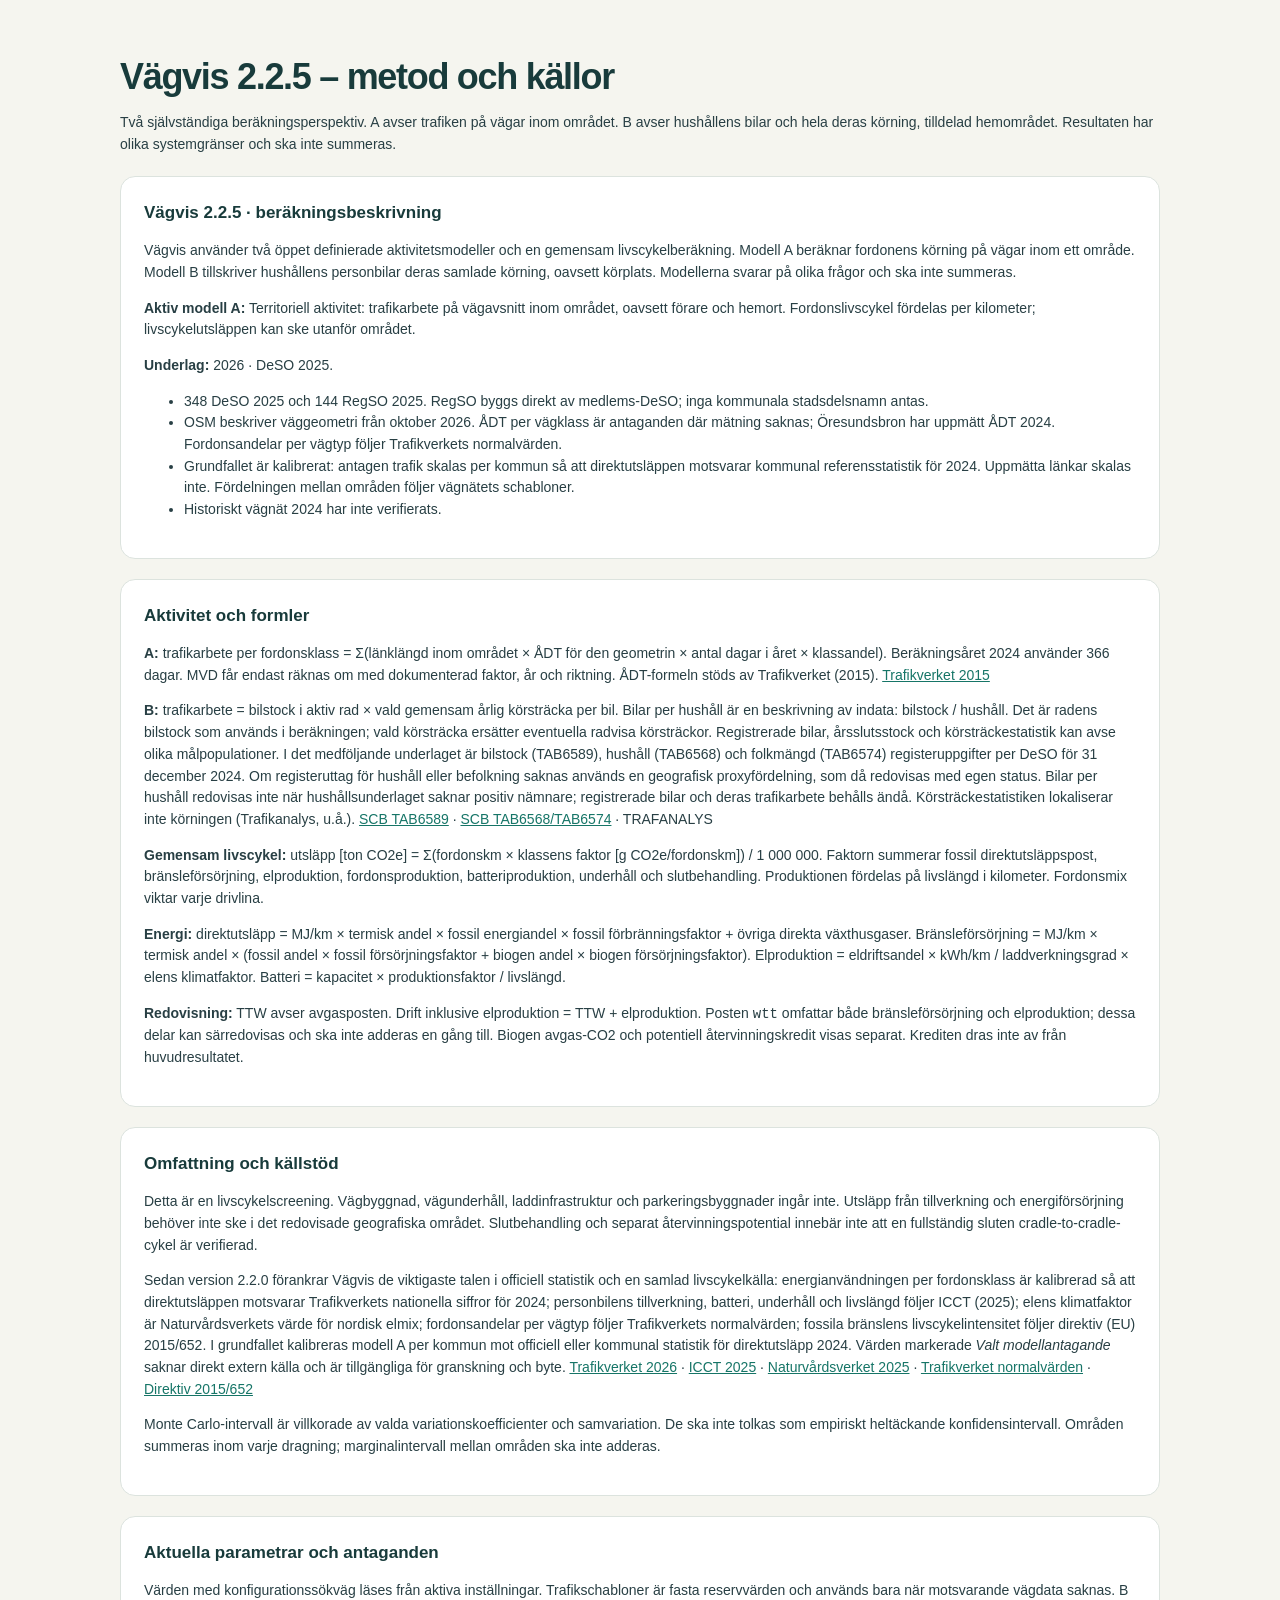
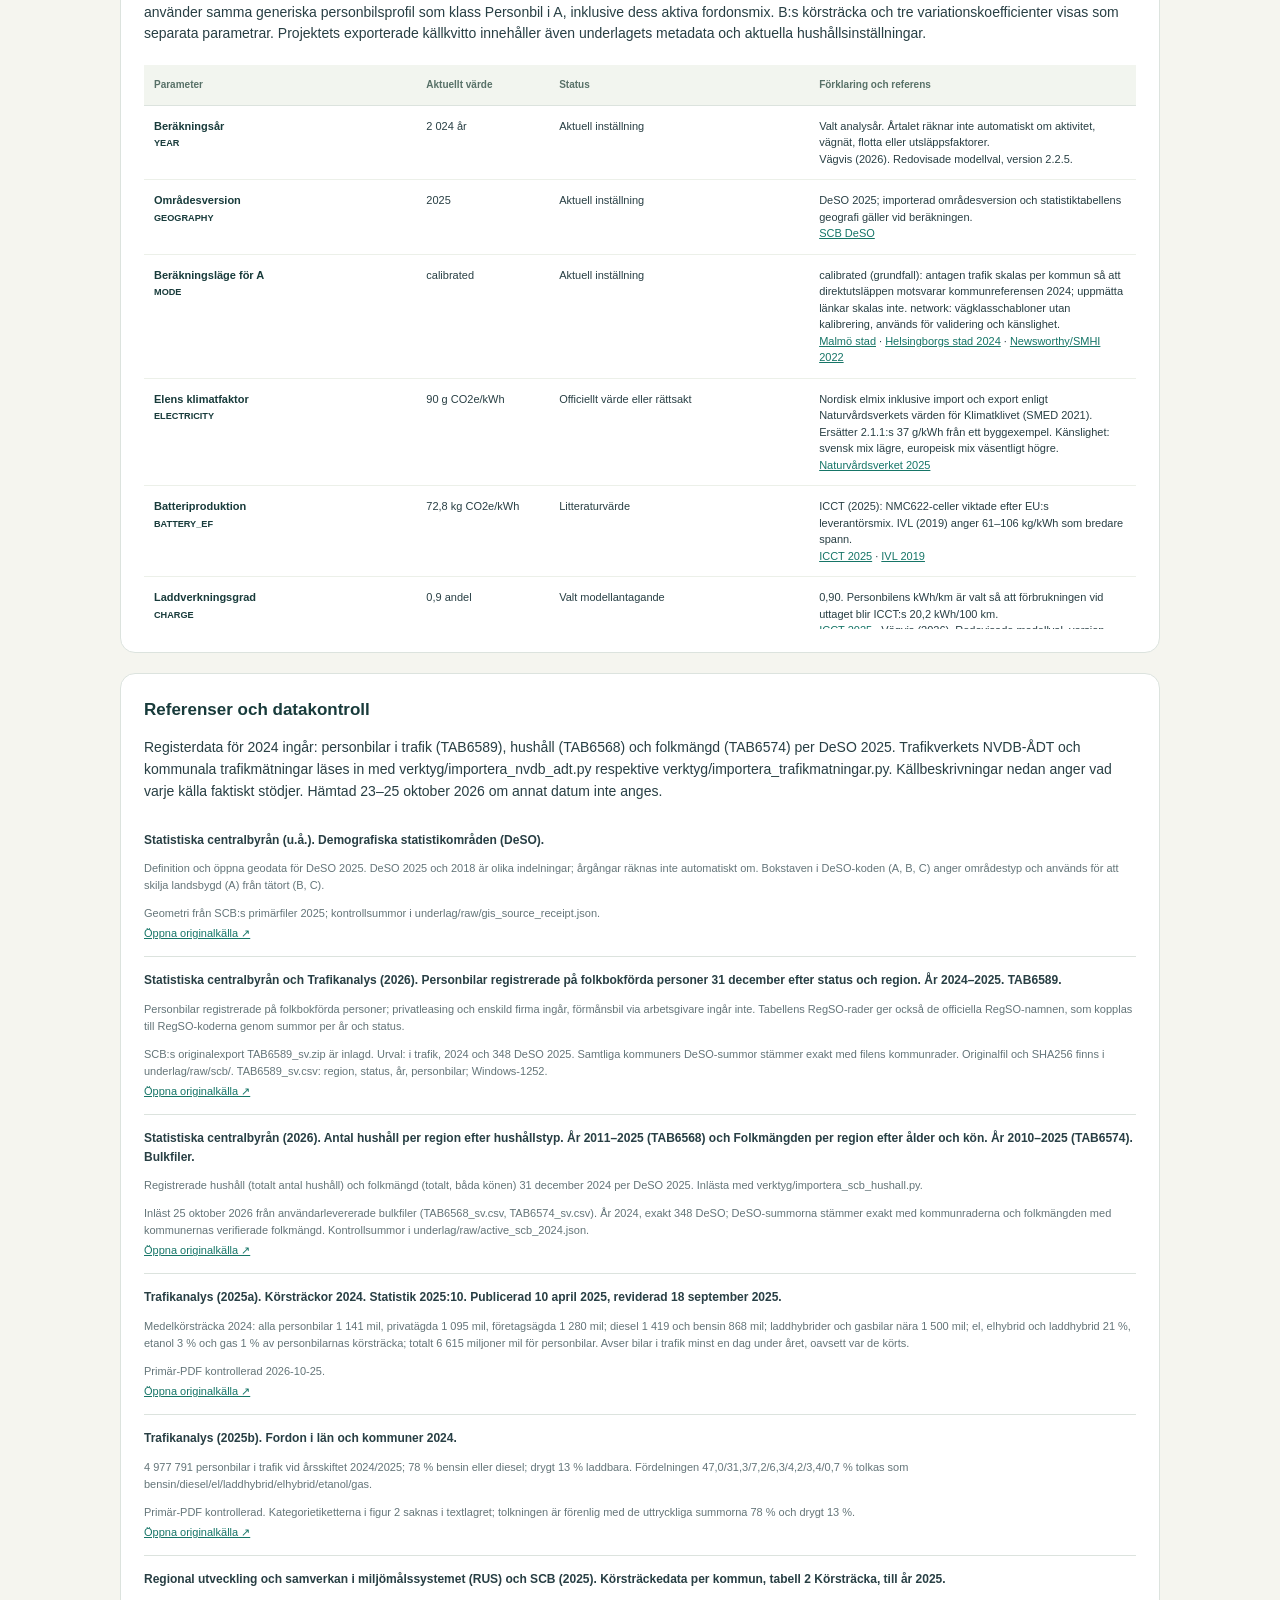
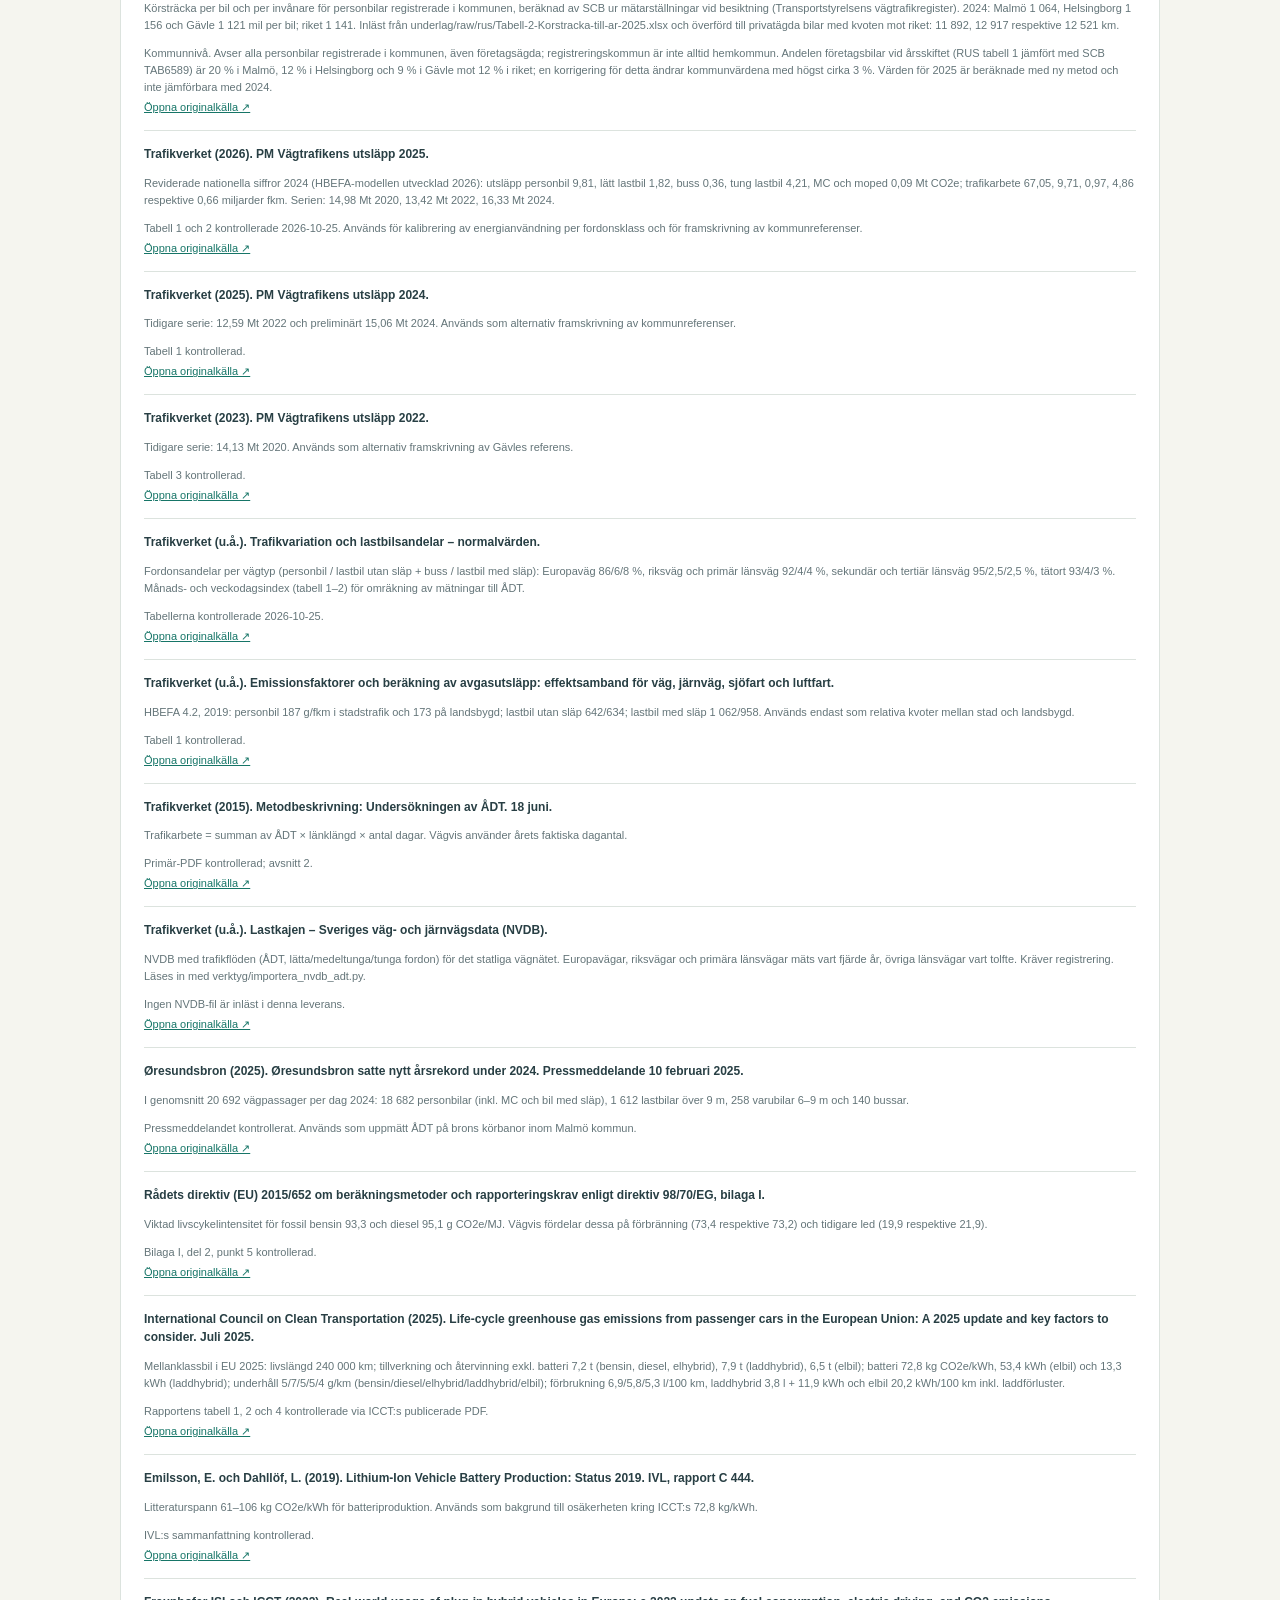
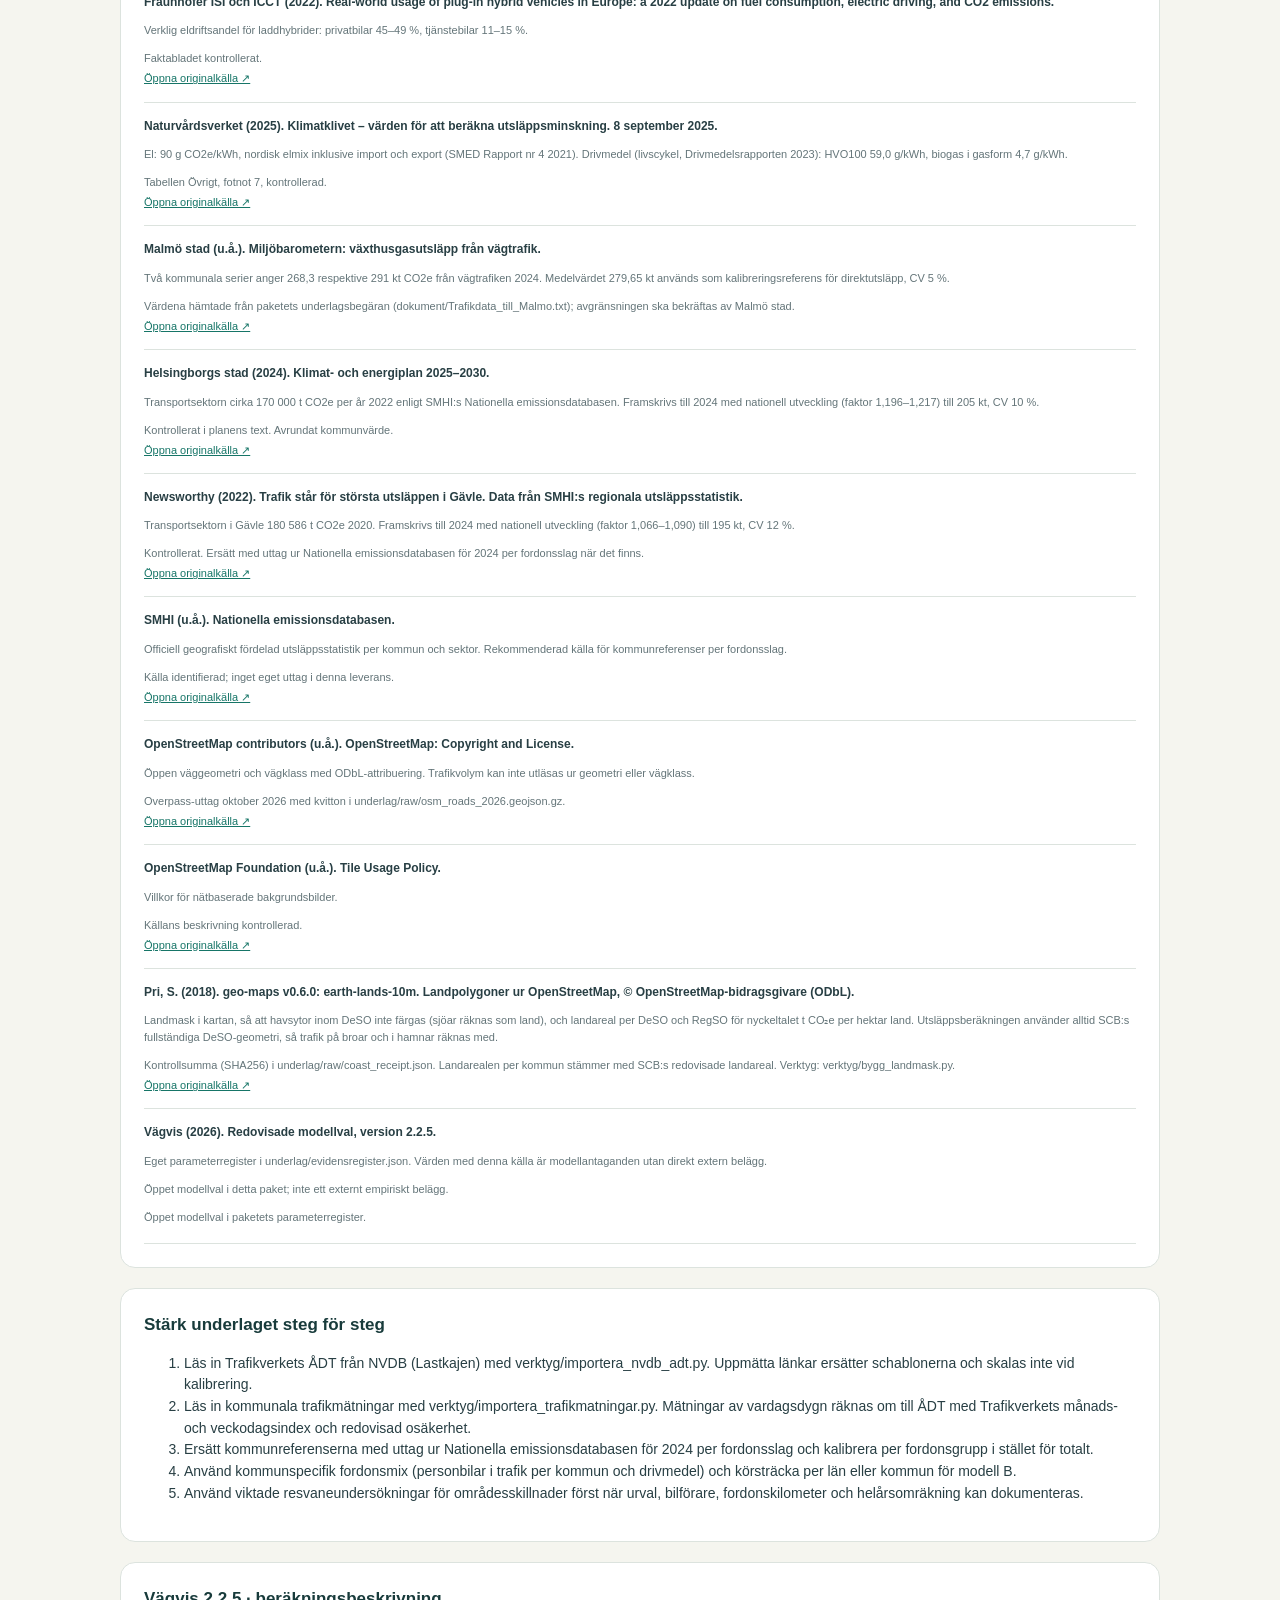
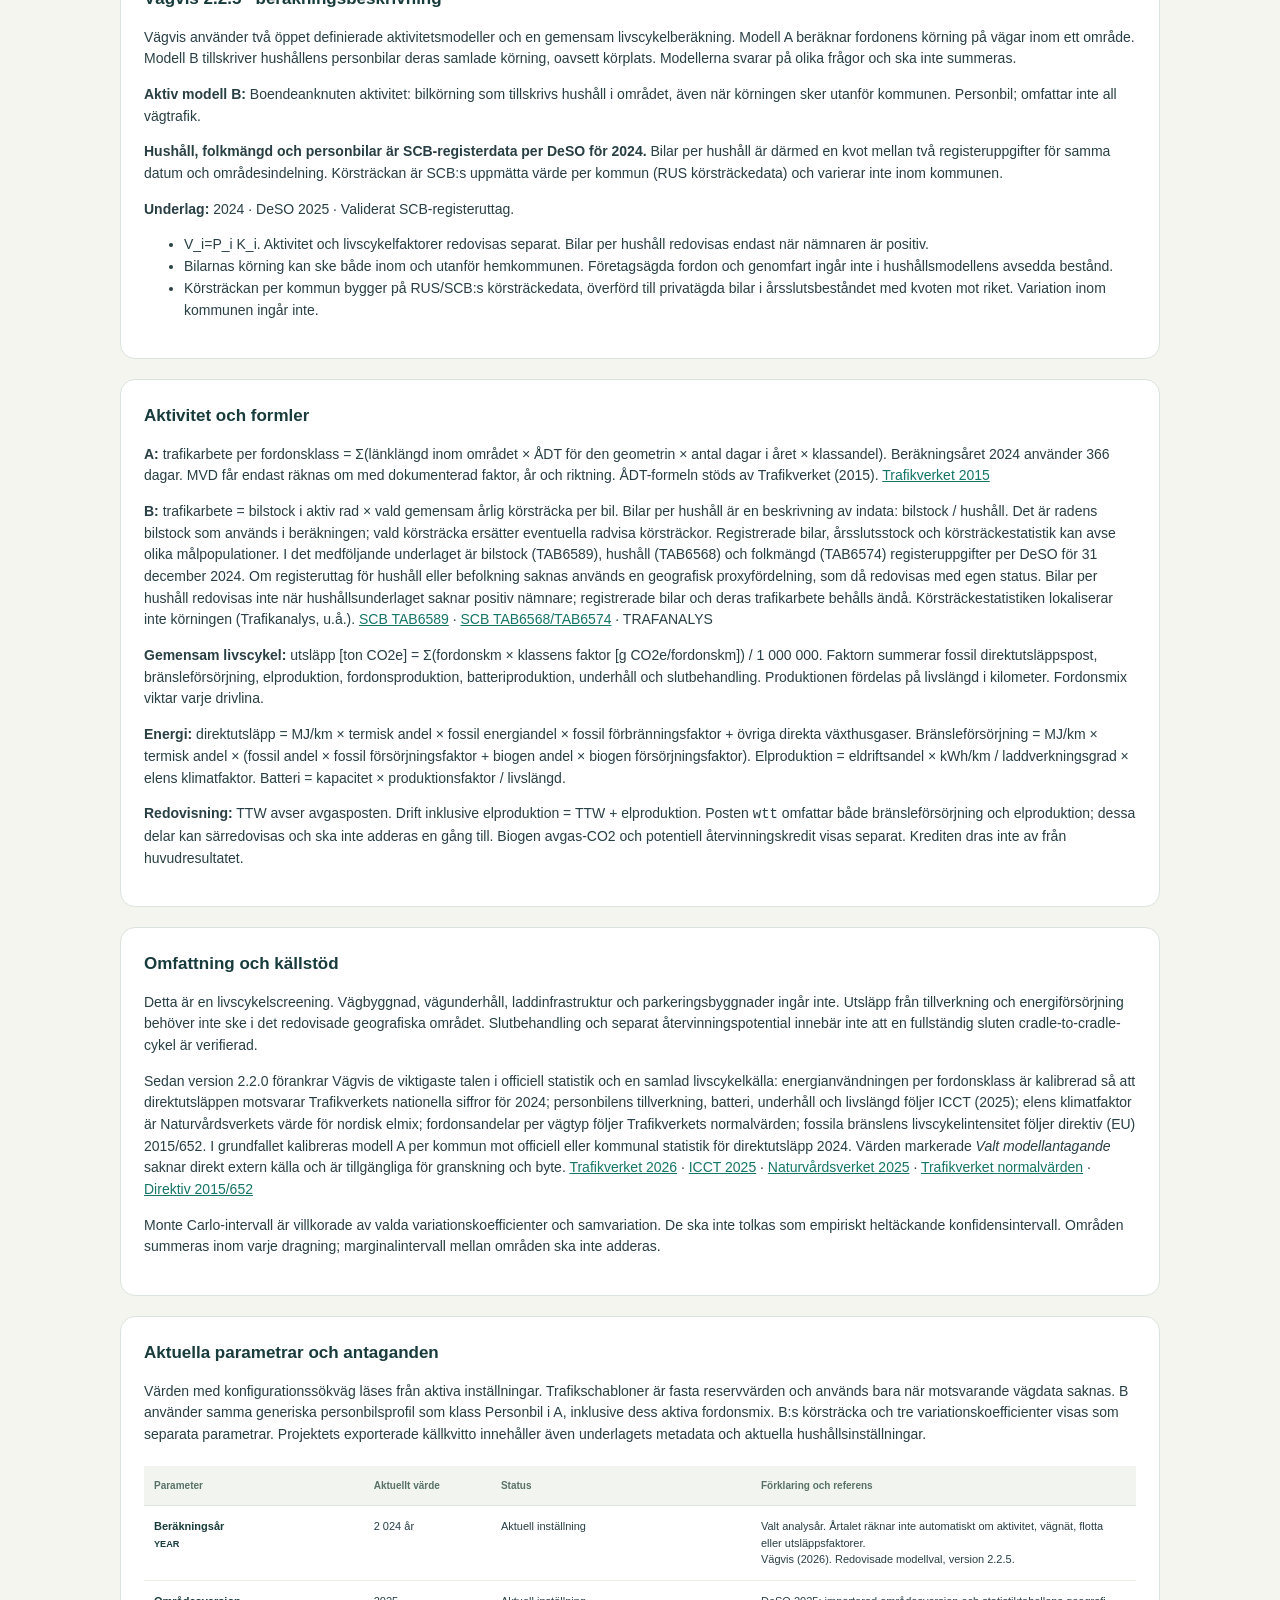
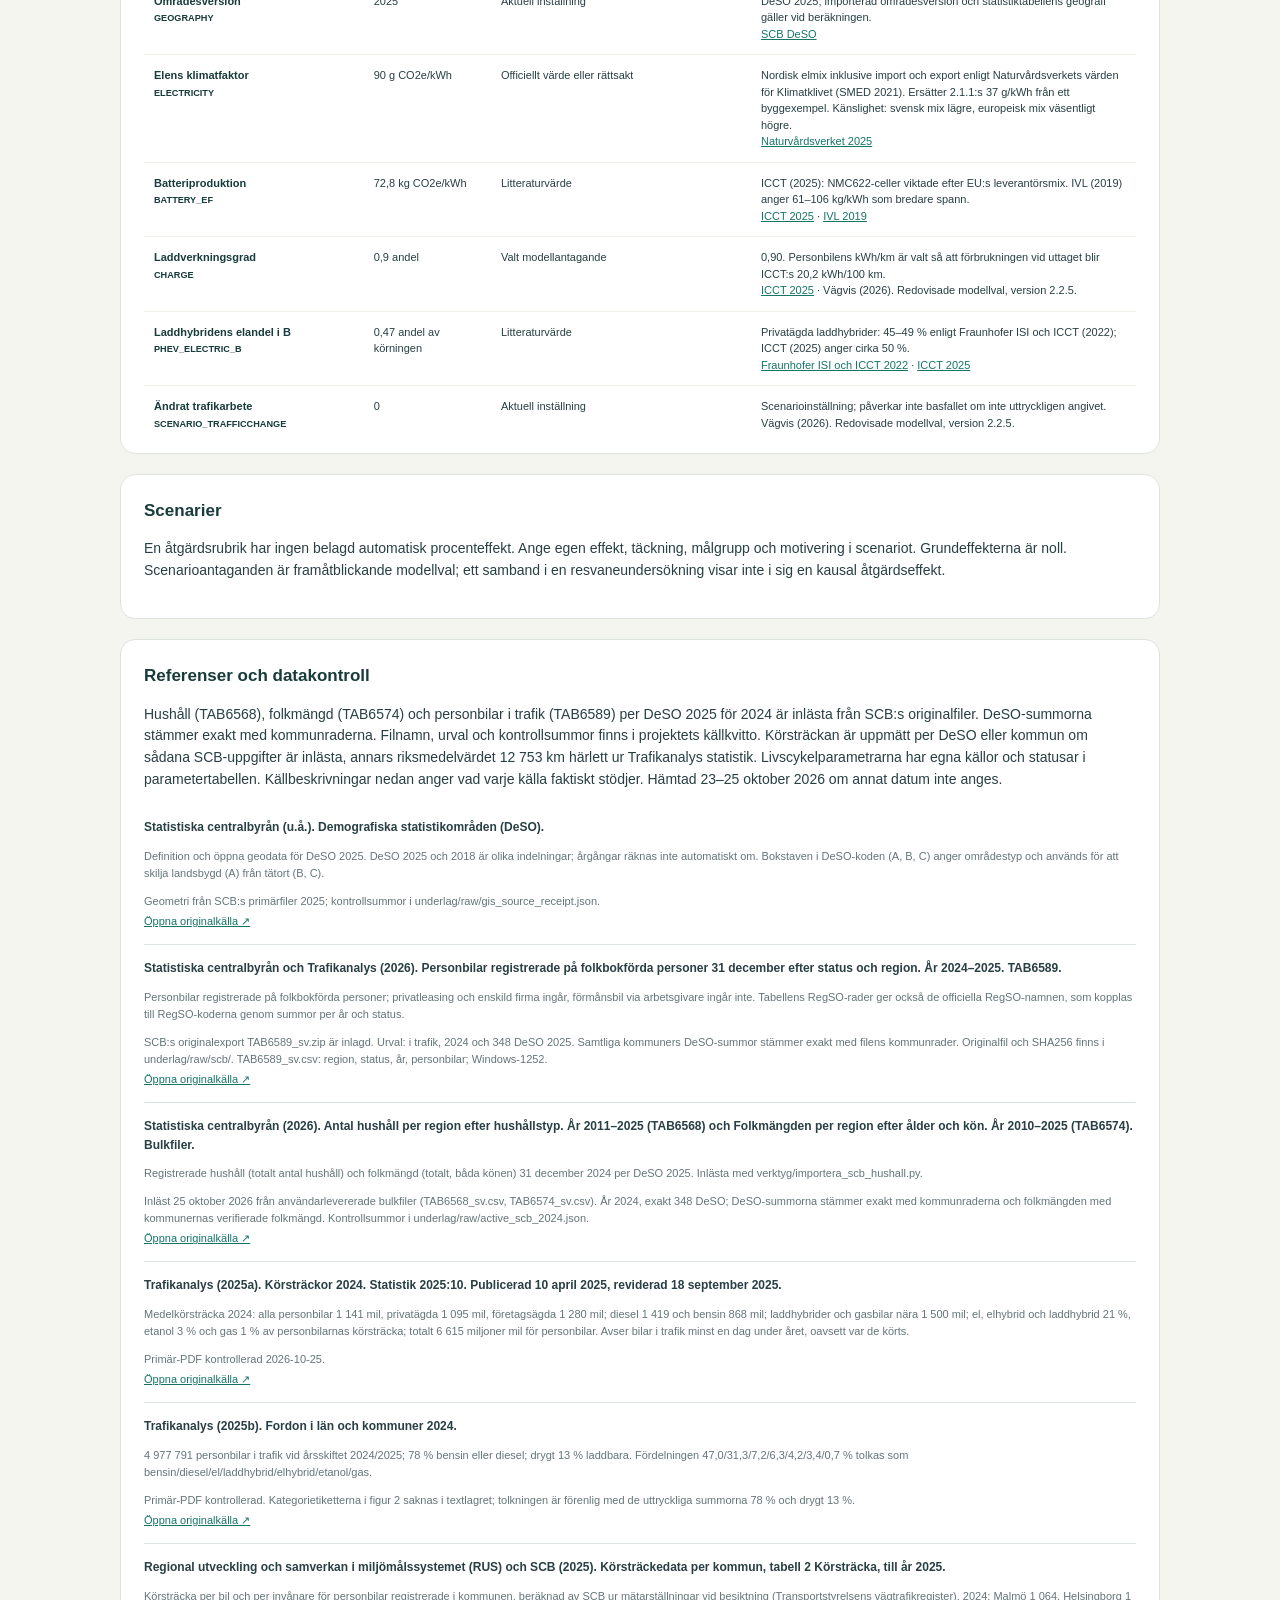
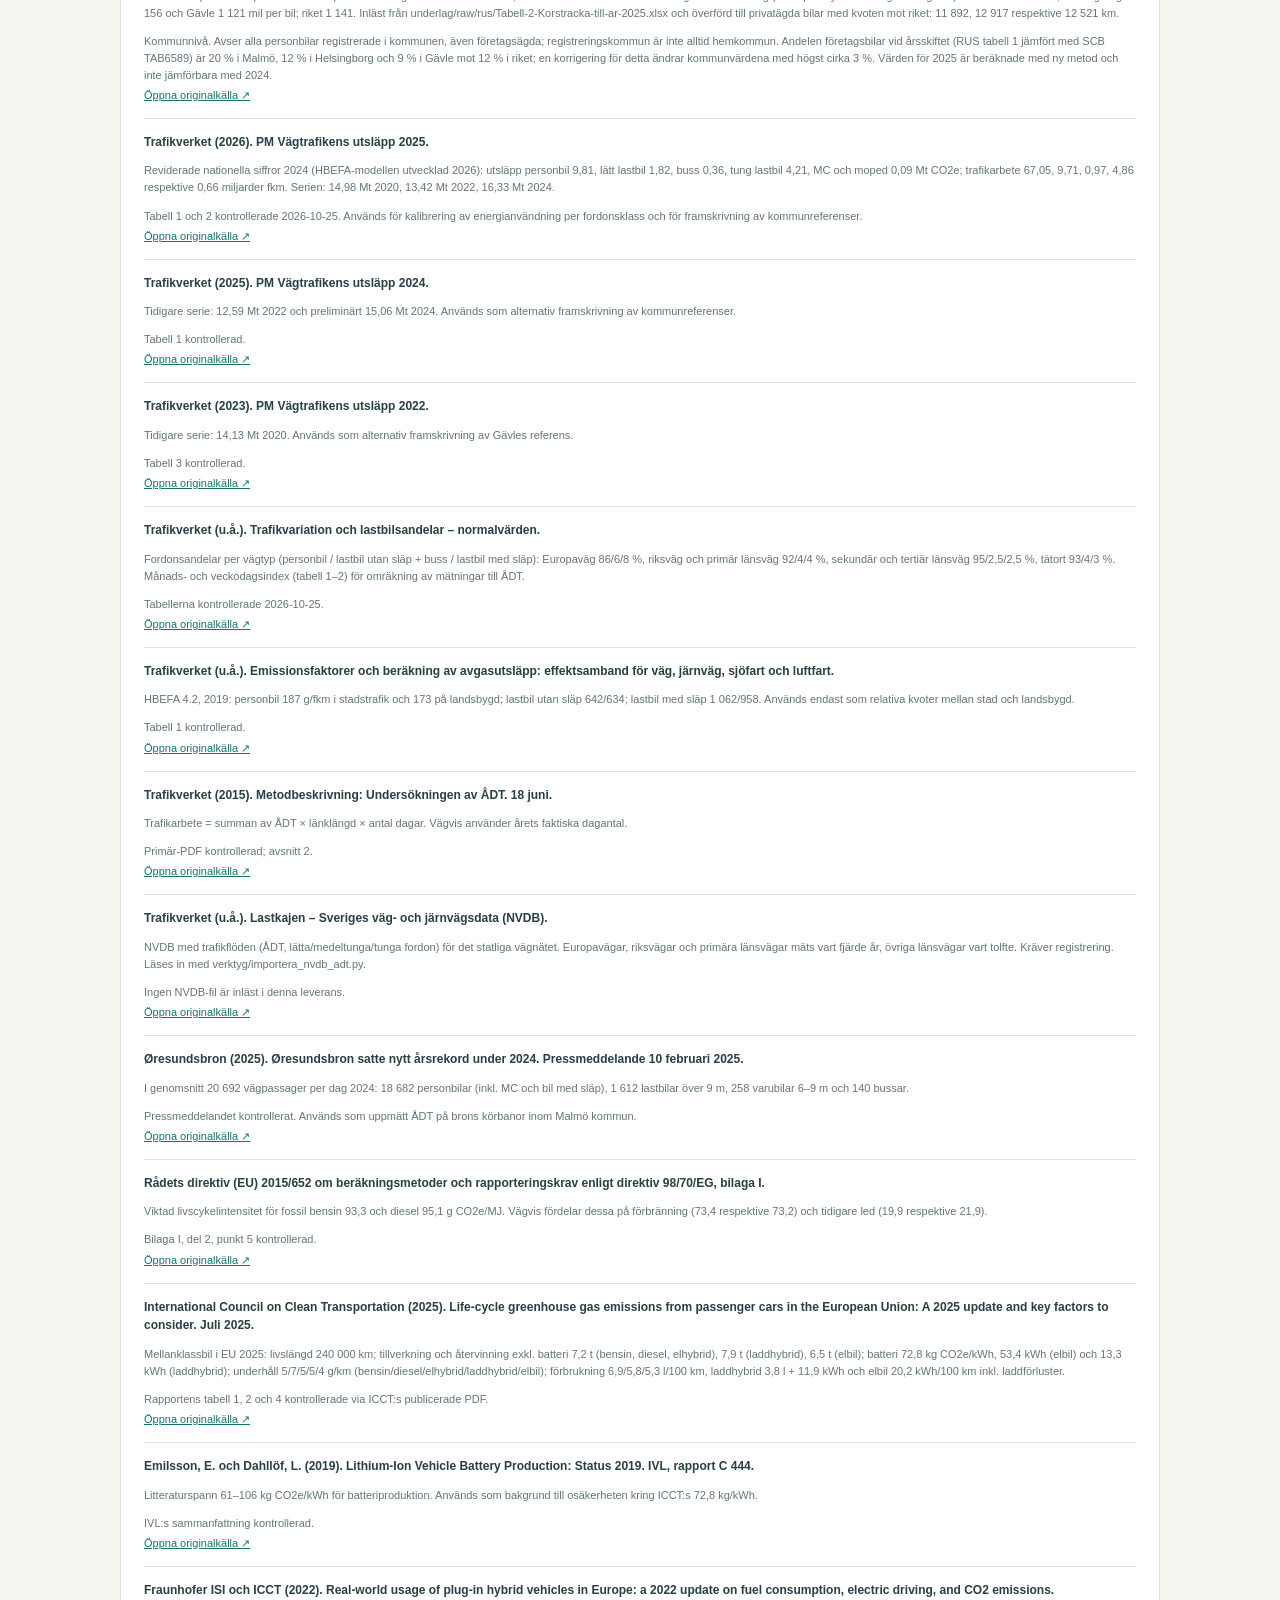
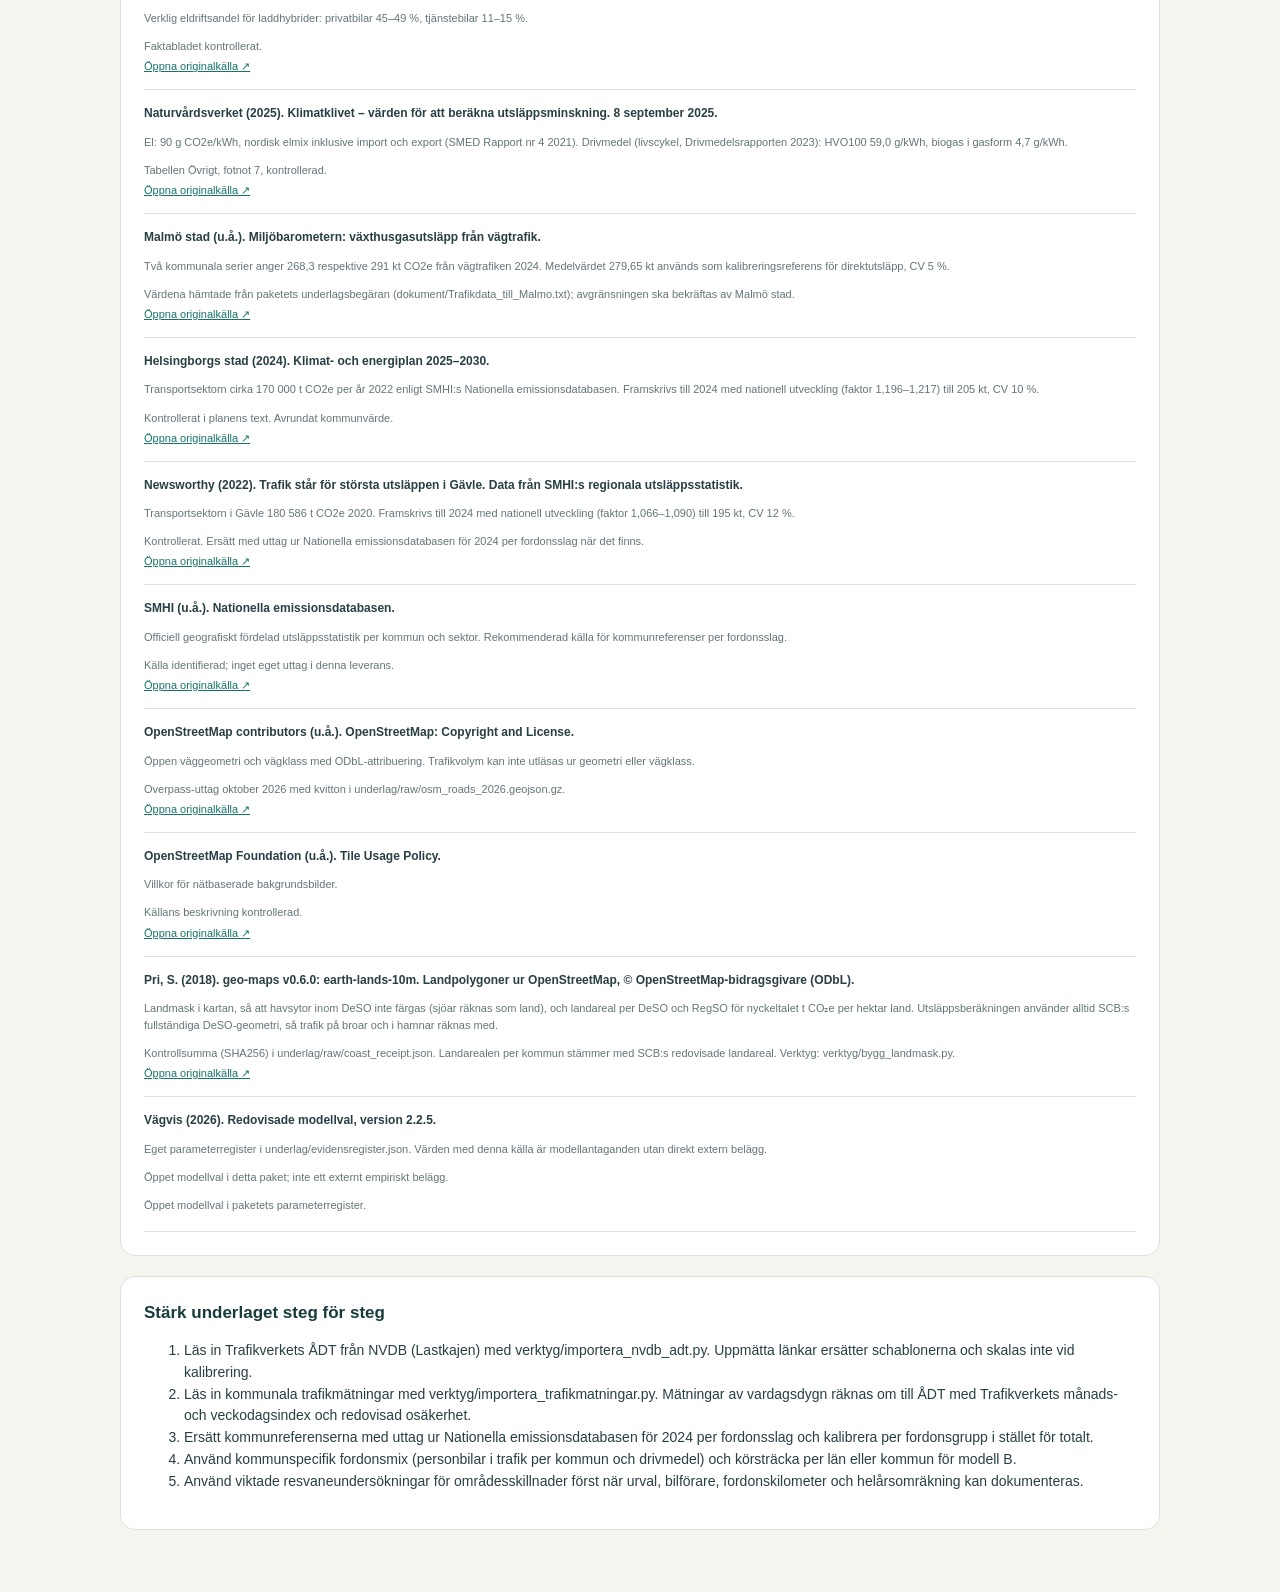
==== commit c9ef1d77: "Add files via upload" ====
--- a/app/Metod_och_anvandning.html
+++ b/app/Metod_och_anvandning.html
@@ -1,4 +1,4 @@
-<!doctype html><html lang="sv"><head><meta charset="utf-8"><meta name="viewport" content="width=device-width,initial-scale=1"><title>Vägvis 2.2.4 – metod och källor</title><style>/* required styles */
+<!doctype html><html lang="sv"><head><meta charset="utf-8"><meta name="viewport" content="width=device-width,initial-scale=1"><title>Vägvis 2.2.5 – metod och källor</title><style>/* required styles */
 
 .leaflet-pane,
 .leaflet-tile,
@@ -676,4 +676,66 @@
 /* Independent interface: retain the existing palette, spacing and navigation. */
 #view>article.card{margin-bottom:18px}label.field{display:block;font-size:11px;font-weight:600;color:var(--ink)}label.field input,label.field select,label.field textarea{display:block;margin-top:6px;width:100%;box-sizing:border-box}label.field textarea{padding:10px;border:1px solid #cbd7ce;border-radius:6px;font:inherit}td label.field input{min-width:76px}#view td small{display:block;font-size:10px;line-height:1.5;color:var(--muted);font-weight:400;white-space:normal;max-width:320px}.scenario-number{width:76px}.map-options{align-items:center;margin:0 0 10px}.map-options label{font-size:11px}.map-options input{accent-color:var(--teal)}.map-options button{padding:7px 11px}.component-row>b{text-align:right;font-size:10px}.component-row{grid-template-columns:135px 1fr 85px}.table-tools{flex-wrap:wrap}#view .table-wrap td{vertical-align:top}#view select{max-width:100%}@media(max-width:720px){.component-row{grid-template-columns:110px 1fr 75px}.map-options{gap:8px}}
 .ref-wrap td{white-space:normal;vertical-align:top;line-height:1.5}.ref-wrap td:last-child{min-width:320px}
-body{display:block;max-width:1080px;margin:24px auto;padding:20px}.card{margin:20px 0}h1{font-size:36px}a{overflow-wrap:anywhere}@media print{body{padding:0;margin:0}.card{break-inside:auto}}</style></head><body><h1>Vägvis 2.2.4 – metod och källor</h1><p>Två självständiga beräkningsperspektiv. A avser trafiken på vägar inom området. B avser hushållens bilar och hela deras körning, tilldelad hemområdet. Resultaten har olika systemgränser och ska inte summeras.</p><article class="card"><h2>Vägvis 2.2.4 · beräkningsbeskrivning</h2><p>Vägvis använder två öppet definierade aktivitetsmodeller och en gemensam livscykelberäkning. Modell A beräknar fordonens körning på vägar inom ett område. Modell B tillskriver hushållens personbilar deras samlade körning, oavsett körplats. Modellerna svarar på olika frågor och ska inte summeras.</p><p><strong>Aktiv modell A:</strong> Territoriell aktivitet: trafikarbete på vägavsnitt inom området, oavsett förare och hemort. Fordonslivscykel fördelas per kilometer; livscykelutsläppen kan ske utanför området.</p><p><strong>Underlag:</strong> 2026 · DeSO 2025.</p><ul><li>348 DeSO 2025 och 144 RegSO 2025. RegSO byggs direkt av medlems-DeSO; inga kommunala stadsdelsnamn antas.</li><li>OSM beskriver väggeometri från oktober 2026. ÅDT per vägklass är antaganden där mätning saknas; Öresundsbron har uppmätt ÅDT 2024. Fordonsandelar per vägtyp följer Trafikverkets normalvärden.</li><li>Grundfallet är kalibrerat: antagen trafik skalas per kommun så att direktutsläppen motsvarar kommunal referensstatistik för 2024. Uppmätta länkar skalas inte. Fördelningen mellan områden följer vägnätets schabloner.</li><li>Historiskt vägnät 2024 har inte verifierats.</li></ul></article><article class="card"><h2>Aktivitet och formler</h2><p><strong>A:</strong> trafikarbete per fordonsklass = Σ(länklängd inom området × ÅDT för den geometrin × antal dagar i året × klassandel). Beräkningsåret 2024 använder 366 dagar. MVD får endast räknas om med dokumenterad faktor, år och riktning. ÅDT-formeln stöds av Trafikverket (2015). <a href="https://bransch.trafikverket.se/contentassets/29f030c5f81948f1ae48ab3b73c02d30/metodbeskrivning_adt_2015-06-18.pdf" target="_blank" rel="noopener noreferrer">Trafikverket 2015</a></p><p><strong>B:</strong> trafikarbete = bilstock i aktiv rad × vald gemensam årlig körsträcka per bil. Bilar per hushåll är en beskrivning av indata: bilstock / hushåll. Det är radens bilstock som används i beräkningen; vald körsträcka ersätter eventuella radvisa körsträckor. Registrerade bilar, årsslutsstock och körsträckestatistik kan avse olika målpopulationer. I det medföljande underlaget är bilstock (TAB6589), hushåll (TAB6568) och folkmängd (TAB6574) registeruppgifter per DeSO för 31 december 2024. Om registeruttag för hushåll eller befolkning saknas används en geografisk proxyfördelning, som då redovisas med egen status. Bilar per hushåll redovisas inte när hushållsunderlaget saknar positiv nämnare; registrerade bilar och deras trafikarbete behålls ändå. Körsträckestatistiken lokaliserar inte körningen (Trafikanalys, u.å.). <a href="https://www.statistikdatabasen.scb.se/pxweb/sv/ssd/START__TK__TK1001__TK1001Z/PersBilarDesoN/" target="_blank" rel="noopener noreferrer">SCB TAB6589</a> · <a href="https://www.statistikdatabasen.scb.se/Resources/PX/bulk/ssd/sv/" target="_blank" rel="noopener noreferrer">SCB TAB6568/TAB6574</a> · TRAFANALYS</p><p><strong>Gemensam livscykel:</strong> utsläpp [ton CO2e] = Σ(fordonskm × klassens faktor [g CO2e/fordonskm]) / 1 000 000. Faktorn summerar fossil direktutsläppspost, bränsleförsörjning, elproduktion, fordonsproduktion, batteriproduktion, underhåll och slutbehandling. Produktionen fördelas på livslängd i kilometer. Fordonsmix viktar varje drivlina.</p><p><strong>Energi:</strong> direktutsläpp = MJ/km × termisk andel × fossil energiandel × fossil förbränningsfaktor + övriga direkta växthusgaser. Bränsleförsörjning = MJ/km × termisk andel × (fossil andel × fossil försörjningsfaktor + biogen andel × biogen försörjningsfaktor). Elproduktion = eldriftsandel × kWh/km / laddverkningsgrad × elens klimatfaktor. Batteri = kapacitet × produktionsfaktor / livslängd.</p><p><strong>Redovisning:</strong> TTW avser avgasposten. Drift inklusive elproduktion = TTW + elproduktion. Posten <code>wtt</code> omfattar både bränsleförsörjning och elproduktion; dessa delar kan särredovisas och ska inte adderas en gång till. Biogen avgas-CO2 och potentiell återvinningskredit visas separat. Krediten dras inte av från huvudresultatet.</p></article><article class="card"><h2>Omfattning och källstöd</h2><p>Detta är en livscykelscreening. Vägbyggnad, vägunderhåll, laddinfrastruktur och parkeringsbyggnader ingår inte. Utsläpp från tillverkning och energiförsörjning behöver inte ske i det redovisade geografiska området. Slutbehandling och separat återvinningspotential innebär inte att en fullständig sluten cradle-to-cradle-cykel är verifierad.</p><p>Sedan version 2.2.0 förankrar Vägvis de viktigaste talen i officiell statistik och en samlad livscykelkälla: energianvändningen per fordonsklass är kalibrerad så att direktutsläppen motsvarar Trafikverkets nationella siffror för 2024; personbilens tillverkning, batteri, underhåll och livslängd följer ICCT (2025); elens klimatfaktor är Naturvårdsverkets värde för nordisk elmix; fordonsandelar per vägtyp följer Trafikverkets normalvärden; fossila bränslens livscykelintensitet följer direktiv (EU) 2015/652. I grundfallet kalibreras modell A per kommun mot officiell eller kommunal statistik för direktutsläpp 2024. Värden markerade <em>Valt modellantagande</em> saknar direkt extern källa och är tillgängliga för granskning och byte. <a href="https://bransch.trafikverket.se/contentassets/bdc6eaecf796497dbf5720a71e607fd1/pm-vagtrafikens-utslapp-2025.pdf" target="_blank" rel="noopener noreferrer">Trafikverket 2026</a> · <a href="https://theicct.org/publication/electric-cars-life-cycle-analysis-emissions-europe-jul25/" target="_blank" rel="noopener noreferrer">ICCT 2025</a> · <a href="https://www.naturvardsverket.se/4a5639/globalassets/amnen/klimatomstallning/klimatklivet/dokument/klimatklivet-varden-for-att-berakna-utslappsminskning-2025-09-08.pdf" target="_blank" rel="noopener noreferrer">Naturvårdsverket 2025</a> · <a href="https://bransch.trafikverket.se/contentassets/6172806b6959485d895374173243047f/2025_ny/vag/trafikvariation-och-fordonsandelar-vag.pdf" target="_blank" rel="noopener noreferrer">Trafikverket normalvärden</a> · <a href="https://www.legislation.gov.uk/eudr/2015/652/contents" target="_blank" rel="noopener noreferrer">Direktiv 2015/652</a></p><p>Monte Carlo-intervall är villkorade av valda variationskoefficienter och samvariation. De ska inte tolkas som empiriskt heltäckande konfidensintervall. Områden summeras inom varje dragning; marginalintervall mellan områden ska inte adderas.</p></article><article class="card"><h2>Aktuella parametrar och antaganden</h2><p>Värden med konfigurationssökväg läses från aktiva inställningar. Trafikschabloner är fasta reservvärden och används bara när motsvarande vägdata saknas. B använder samma generiska personbilsprofil som klass Personbil i A, inklusive dess aktiva fordonsmix. B:s körsträcka och tre variationskoefficienter visas som separata parametrar. Projektets exporterade källkvitto innehåller även underlagets metadata och aktuella hushållsinställningar.</p><div class="table-wrap"><table class="calc-table calc-wrap"><thead><tr><th>Parameter</th><th>Aktuellt värde</th><th>Status</th><th>Förklaring och referens</th></tr></thead><tbody><tr><td>Beräkningsår<br><small>YEAR</small></td><td>2 024 år</td><td>Aktuell inställning</td><td>Valt analysår. Årtalet räknar inte automatiskt om aktivitet, vägnät, flotta eller utsläppsfaktorer.<br>Vägvis (2026). Redovisade modellval, version 2.2.4.</td></tr><tr><td>Områdesversion<br><small>GEOGRAPHY</small></td><td>2025 </td><td>Aktuell inställning</td><td>DeSO 2025; importerad områdesversion och statistiktabellens geografi gäller vid beräkningen.<br><a href="https://www.scb.se/vara-tjanster/oppna-data/oppna-geodata/demografiska-statistikomraden-deso/" target="_blank" rel="noopener noreferrer">SCB DeSO</a></td></tr><tr><td>Beräkningsläge för A<br><small>MODE</small></td><td>calibrated </td><td>Aktuell inställning</td><td>calibrated (grundfall): antagen trafik skalas per kommun så att direktutsläppen motsvarar kommunreferensen 2024; uppmätta länkar skalas inte. network: vägklasschabloner utan kalibrering, används för validering och känslighet.<br><a href="https://miljobarometern.malmo.se/miljomal/mal-7/utslapp-fran-vagtrafik/vaxthusgasutslapp-per-trafikslag/table/" target="_blank" rel="noopener noreferrer">Malmö stad</a> · <a href="https://media.helsingborg.se/uploads/networks/4/sites/141/2024/12/klimat-och-energiplan-2025_2030.pdf" target="_blank" rel="noopener noreferrer">Helsingborgs stad 2024</a> · <a href="https://www.newsworthy.se/artikel/166359/trafik-st%C3%A5r-f%C3%B6r-st%C3%B6rsta-utsl%C3%A4ppen-i-g%C3%A4vle---minskar-snabbare-%C3%A4n-i-riket" target="_blank" rel="noopener noreferrer">Newsworthy/SMHI 2022</a></td></tr><tr><td>Elens klimatfaktor<br><small>ELECTRICITY</small></td><td>90 g CO2e/kWh</td><td>Officiellt värde eller rättsakt</td><td>Nordisk elmix inklusive import och export enligt Naturvårdsverkets värden för Klimatklivet (SMED 2021). Ersätter 2.1.1:s 37 g/kWh från ett byggexempel. Känslighet: svensk mix lägre, europeisk mix väsentligt högre.<br><a href="https://www.naturvardsverket.se/4a5639/globalassets/amnen/klimatomstallning/klimatklivet/dokument/klimatklivet-varden-for-att-berakna-utslappsminskning-2025-09-08.pdf" target="_blank" rel="noopener noreferrer">Naturvårdsverket 2025</a></td></tr><tr><td>Batteriproduktion<br><small>BATTERY_EF</small></td><td>72,8 kg CO2e/kWh</td><td>Litteraturvärde</td><td>ICCT (2025): NMC622-celler viktade efter EU:s leverantörsmix. IVL (2019) anger 61–106 kg/kWh som bredare spann.<br><a href="https://theicct.org/publication/electric-cars-life-cycle-analysis-emissions-europe-jul25/" target="_blank" rel="noopener noreferrer">ICCT 2025</a> · <a href="https://www.ivl.se/english/ivl/press/press-releases/2019-12-04-new-report-on-climate-impact-of-electric-car-batteries.html" target="_blank" rel="noopener noreferrer">IVL 2019</a></td></tr><tr><td>Laddverkningsgrad<br><small>CHARGE</small></td><td>0,9 andel</td><td>Valt modellantagande</td><td>0,90. Personbilens kWh/km är valt så att förbrukningen vid uttaget blir ICCT:s 20,2 kWh/100 km.<br><a href="https://theicct.org/publication/electric-cars-life-cycle-analysis-emissions-europe-jul25/" target="_blank" rel="noopener noreferrer">ICCT 2025</a> · Vägvis (2026). Redovisade modellval, version 2.2.4.</td></tr><tr><td>Laddhybridens elandel i A<br><small>PHEV_ELECTRIC</small></td><td>0,35 andel av körningen</td><td>Litteraturvärde</td><td>Viktat mellanvärde mellan privatbilar (45–49 %) och tjänstebilar (11–15 %) eftersom A omfattar all trafik och fördelningen mellan ägarkategorier är okänd. B använder 0,47.<br><a href="https://theicct.org/wp-content/uploads/2022/06/fs-real-world-phev-use-jun22.pdf" target="_blank" rel="noopener noreferrer">Fraunhofer ISI och ICCT 2022</a></td></tr><tr><td>Ändrat trafikarbete<br><small>SCENARIO_TRAFFICCHANGE</small></td><td>0 </td><td>Aktuell inställning</td><td>Scenarioinställning; påverkar inte basfallet om inte uttryckligen angivet.<br>Vägvis (2026). Redovisade modellval, version 2.2.4.</td></tr><tr><td>Ökad elandel<br><small>SCENARIO_ELECTRIFY</small></td><td>0 </td><td>Aktuell inställning</td><td>Scenarioinställning; påverkar inte basfallet om inte uttryckligen angivet.<br>Vägvis (2026). Redovisade modellval, version 2.2.4.</td></tr><tr><td>Energimultiplikator<br><small>SCENARIO_ENERGYSCALE</small></td><td>1 </td><td>Aktuell inställning</td><td>Scenarioinställning; påverkar inte basfallet om inte uttryckligen angivet.<br>Vägvis (2026). Redovisade modellval, version 2.2.4.</td></tr><tr><td>Produktionsmultiplikator<br><small>SCENARIO_PRODUCTIONSCALE</small></td><td>1 </td><td>Aktuell inställning</td><td>Scenarioinställning; påverkar inte basfallet om inte uttryckligen angivet.<br>Vägvis (2026). Redovisade modellval, version 2.2.4.</td></tr><tr><td>Livslängdsmultiplikator<br><small>SCENARIO_LIFESCALE</small></td><td>1 </td><td>Aktuell inställning</td><td>Scenarioinställning; påverkar inte basfallet om inte uttryckligen angivet.<br>Vägvis (2026). Redovisade modellval, version 2.2.4.</td></tr><tr><td>Antagen tätortsandel av nationellt trafikarbete<br><small>ENV_URBANSHARE</small></td><td>0,35 andel</td><td>Valt modellantagande</td><td>Används enbart för att normera stad/landsbygd-kvoterna så att nationellt genomsnitt bevaras. I kalibrerat läge påverkar värdet inte kommuntotalen.<br>Vägvis (2026). Redovisade modellval, version 2.2.4.</td></tr><tr><td>Personbil: direktutsläpp stad/landsbygd<br><small>ENV_RATIO_CAR</small></td><td>1,0809249 kvot</td><td>Härlett ur officiell statistik</td><td>Relativ skillnad enligt Trafikverkets HBEFA 4.2-faktorer 2019 (personbil 187/173, lastbil utan släp 642/634, lastbil med släp 1062/958). Lätt lastbil, MC och moped använder personbilens kvot; buss lastbilens utan släp.<br><a href="https://bransch.trafikverket.se/contentassets/6172806b6959485d895374173243047f/2026/emissionsfaktorer-vag-jarnvag-sjo-och-luft.pdf" target="_blank" rel="noopener noreferrer">Trafikverket HBEFA</a></td></tr><tr><td>Lätt lastbil: direktutsläpp stad/landsbygd<br><small>ENV_RATIO_VAN</small></td><td>1,0809249 kvot</td><td>Härlett ur officiell statistik</td><td>Relativ skillnad enligt Trafikverkets HBEFA 4.2-faktorer 2019 (personbil 187/173, lastbil utan släp 642/634, lastbil med släp 1062/958). Lätt lastbil, MC och moped använder personbilens kvot; buss lastbilens utan släp.<br><a href="https://bransch.trafikverket.se/contentassets/6172806b6959485d895374173243047f/2026/emissionsfaktorer-vag-jarnvag-sjo-och-luft.pdf" target="_blank" rel="noopener noreferrer">Trafikverket HBEFA</a></td></tr><tr><td>Tung lastbil utan släp: direktutsläpp stad/landsbygd<br><small>ENV_RATIO_RIGID</small></td><td>1,0126183 kvot</td><td>Härlett ur officiell statistik</td><td>Relativ skillnad enligt Trafikverkets HBEFA 4.2-faktorer 2019 (personbil 187/173, lastbil utan släp 642/634, lastbil med släp 1062/958). Lätt lastbil, MC och moped använder personbilens kvot; buss lastbilens utan släp.<br><a href="https://bransch.trafikverket.se/contentassets/6172806b6959485d895374173243047f/2026/emissionsfaktorer-vag-jarnvag-sjo-och-luft.pdf" target="_blank" rel="noopener noreferrer">Trafikverket HBEFA</a></td></tr><tr><td>Tung lastbil med släp: direktutsläpp stad/landsbygd<br><small>ENV_RATIO_ARTIC</small></td><td>1,1085595 kvot</td><td>Härlett ur officiell statistik</td><td>Relativ skillnad enligt Trafikverkets HBEFA 4.2-faktorer 2019 (personbil 187/173, lastbil utan släp 642/634, lastbil med släp 1062/958). Lätt lastbil, MC och moped använder personbilens kvot; buss lastbilens utan släp.<br><a href="https://bransch.trafikverket.se/contentassets/6172806b6959485d895374173243047f/2026/emissionsfaktorer-vag-jarnvag-sjo-och-luft.pdf" target="_blank" rel="noopener noreferrer">Trafikverket HBEFA</a></td></tr><tr><td>Buss, nationell mix inkl. region- och turistbuss: direktutsläpp stad/landsbygd<br><small>ENV_RATIO_BUS</small></td><td>1,0126183 kvot</td><td>Härlett ur officiell statistik</td><td>Relativ skillnad enligt Trafikverkets HBEFA 4.2-faktorer 2019 (personbil 187/173, lastbil utan släp 642/634, lastbil med släp 1062/958). Lätt lastbil, MC och moped använder personbilens kvot; buss lastbilens utan släp.<br><a href="https://bransch.trafikverket.se/contentassets/6172806b6959485d895374173243047f/2026/emissionsfaktorer-vag-jarnvag-sjo-och-luft.pdf" target="_blank" rel="noopener noreferrer">Trafikverket HBEFA</a></td></tr><tr><td>Motorcykel: direktutsläpp stad/landsbygd<br><small>ENV_RATIO_MC</small></td><td>1,0809249 kvot</td><td>Härlett ur officiell statistik</td><td>Relativ skillnad enligt Trafikverkets HBEFA 4.2-faktorer 2019 (personbil 187/173, lastbil utan släp 642/634, lastbil med släp 1062/958). Lätt lastbil, MC och moped använder personbilens kvot; buss lastbilens utan släp.<br><a href="https://bransch.trafikverket.se/contentassets/6172806b6959485d895374173243047f/2026/emissionsfaktorer-vag-jarnvag-sjo-och-luft.pdf" target="_blank" rel="noopener noreferrer">Trafikverket HBEFA</a></td></tr><tr><td>Moped: direktutsläpp stad/landsbygd<br><small>ENV_RATIO_MOPED</small></td><td>1,0809249 kvot</td><td>Härlett ur officiell statistik</td><td>Relativ skillnad enligt Trafikverkets HBEFA 4.2-faktorer 2019 (personbil 187/173, lastbil utan släp 642/634, lastbil med släp 1062/958). Lätt lastbil, MC och moped använder personbilens kvot; buss lastbilens utan släp.<br><a href="https://bransch.trafikverket.se/contentassets/6172806b6959485d895374173243047f/2026/emissionsfaktorer-vag-jarnvag-sjo-och-luft.pdf" target="_blank" rel="noopener noreferrer">Trafikverket HBEFA</a></td></tr><tr><td>Elbil: tillverkning relativt basfordon (övriga klasser)<br><small>RULE_BEVBODY</small></td><td>1,05 </td><td>Valt modellantagande</td><td>Allmän regel för fordonsklasser utan egna drivlineregler. Personbilen har egna värden från ICCT (2025).<br>Vägvis (2026). Redovisade modellval, version 2.2.4.</td></tr><tr><td>Laddhybrid: tillverkning relativt basfordon (övriga klasser)<br><small>RULE_PHEVBODY</small></td><td>1,08 </td><td>Valt modellantagande</td><td>Allmän regel för fordonsklasser utan egna drivlineregler. Personbilen har egna värden från ICCT (2025).<br>Vägvis (2026). Redovisade modellval, version 2.2.4.</td></tr><tr><td>Elbil: underhåll relativt basfordon (övriga klasser)<br><small>RULE_BEVMAINTENANCE</small></td><td>0,8 </td><td>Valt modellantagande</td><td>Allmän regel för fordonsklasser utan egna drivlineregler. Personbilen har egna värden från ICCT (2025).<br>Vägvis (2026). Redovisade modellval, version 2.2.4.</td></tr><tr><td>Laddhybrid: största batteri (övriga klasser)<br><small>RULE_PHEVBATTERYMAX</small></td><td>15 </td><td>Valt modellantagande</td><td>Allmän regel för fordonsklasser utan egna drivlineregler. Personbilen har egna värden från ICCT (2025).<br>Vägvis (2026). Redovisade modellval, version 2.2.4.</td></tr><tr><td>Personbil: livstidskörsträcka<br><small>CAR_LIFE</small></td><td>240 000 km</td><td>Litteraturvärde</td><td>ICCT (2025): 240 000 km över 20 år.<br><a href="https://theicct.org/publication/electric-cars-life-cycle-analysis-emissions-europe-jul25/" target="_blank" rel="noopener noreferrer">ICCT 2025</a></td></tr><tr><td>Personbil: tillverkning exkl. batteri<br><small>CAR_BODY</small></td><td>7 200 kg CO2e/fordon</td><td>Litteraturvärde</td><td>ICCT (2025): 7,2 t för förbränningsbil och elhybrid inklusive återvinning; drivlineregler ger 7,9 t för laddhybrid och 6,5 t för elbil.<br><a href="https://theicct.org/publication/electric-cars-life-cycle-analysis-emissions-europe-jul25/" target="_blank" rel="noopener noreferrer">ICCT 2025</a></td></tr><tr><td>Personbil: batterikapacitet elbil<br><small>CAR_BATTERY</small></td><td>53,4 kWh</td><td>Litteraturvärde</td><td>ICCT (2025): 53,4 kWh (försäljningsviktat 2023); laddhybrid 13,3 kWh enligt drivlineregel.<br><a href="https://theicct.org/publication/electric-cars-life-cycle-analysis-emissions-europe-jul25/" target="_blank" rel="noopener noreferrer">ICCT 2025</a></td></tr><tr><td>Personbil: underhåll<br><small>CAR_MAINT</small></td><td>5 g CO2e/km</td><td>Litteraturvärde</td><td>ICCT (2025): bensin 5; drivlineregler ger diesel 7, elhybrid 5, laddhybrid 5, el 4 g/km.<br><a href="https://theicct.org/publication/electric-cars-life-cycle-analysis-emissions-europe-jul25/" target="_blank" rel="noopener noreferrer">ICCT 2025</a></td></tr><tr><td>Personbil: slutbehandling<br><small>CAR_EOL</small></td><td>0 kg CO2e/fordon</td><td>Litteraturvärde</td><td>0: slutbehandling och återvinning ingår i ICCT:s tillverkningsvärde.<br><a href="https://theicct.org/publication/electric-cars-life-cycle-analysis-emissions-europe-jul25/" target="_blank" rel="noopener noreferrer">ICCT 2025</a></td></tr><tr><td>Personbil: potentiell återvinningskredit (separat)<br><small>CAR_CREDIT</small></td><td>250 kg CO2e/fordon</td><td>Valt modellantagande</td><td>Redovisas separat och dras inte från huvudresultatet.<br>Vägvis (2026). Redovisade modellval, version 2.2.4.</td></tr><tr><td>Personbil: termisk energi per km (kalibrerad)<br><small>CAR_MJ</small></td><td>2,512 MJ/km</td><td>Kalibrerat mot officiell statistik</td><td>Kalibrerad så att klassens direktutsläpp i nationellt genomsnitt motsvarar Trafikverkets reviderade siffror 2024 (utsläpp ÷ trafikarbete). Relativ förbrukning per drivlina enligt ICCT (2025).<br><a href="https://bransch.trafikverket.se/contentassets/bdc6eaecf796497dbf5720a71e607fd1/pm-vagtrafikens-utslapp-2025.pdf" target="_blank" rel="noopener noreferrer">Trafikverket 2026</a> · <a href="https://theicct.org/publication/electric-cars-life-cycle-analysis-emissions-europe-jul25/" target="_blank" rel="noopener noreferrer">ICCT 2025</a></td></tr><tr><td>Personbil: elenergi per km vid batteri<br><small>CAR_KWH</small></td><td>0,182 kWh/km</td><td>Litteraturvärde</td><td>0,182 kWh/km ÷ laddverkningsgrad 0,9 = 20,2 kWh/100 km vid uttag (ICCT 2025).<br><a href="https://theicct.org/publication/electric-cars-life-cycle-analysis-emissions-europe-jul25/" target="_blank" rel="noopener noreferrer">ICCT 2025</a></td></tr><tr><td>Personbil: övriga avgasgaser (CH4, N2O)<br><small>CAR_OTHER</small></td><td>1 g CO2e/km termisk körning</td><td>Valt modellantagande</td><td>Antagen schablon; ingår i kalibreringen av direktutsläppen.<br>Vägvis (2026). Redovisade modellval, version 2.2.4.</td></tr><tr><td>Personbil: andel bensin<br><small>CAR_MIX_PETROL</small></td><td>0,389 andel av körsträckan</td><td>Härlett ur officiell statistik</td><td>Körsträckeviktad nationell mix 2024: flottandelar (Trafikanalys 2025b) × körsträcka per drivmedel (Trafikanalys 2025a). Etanolbilar räknas som bensin, gasbilar som biogas. Elhybridens körsträcka antagen lika med elbilens. Ingen kommunspecifik mix ännu.<br><a href="https://prod.trafa.se/globalassets/statistik/vagtrafik/fordon/2025/fordon-i-lan-och-kommuner-2024.pdf" target="_blank" rel="noopener noreferrer">Trafikanalys 2025b</a> · <a href="https://prod.trafa.se/globalassets/statistik/vagtrafik/korstrackor/2024/korstrackor-2024.pdf" target="_blank" rel="noopener noreferrer">Trafikanalys 2025a</a></td></tr><tr><td>Personbil: andel diesel<br><small>CAR_MIX_DIESEL</small></td><td>0,391 andel av körsträckan</td><td>Härlett ur officiell statistik</td><td>Körsträckeviktad nationell mix 2024: flottandelar (Trafikanalys 2025b) × körsträcka per drivmedel (Trafikanalys 2025a). Etanolbilar räknas som bensin, gasbilar som biogas. Elhybridens körsträcka antagen lika med elbilens. Ingen kommunspecifik mix ännu.<br><a href="https://prod.trafa.se/globalassets/statistik/vagtrafik/fordon/2025/fordon-i-lan-och-kommuner-2024.pdf" target="_blank" rel="noopener noreferrer">Trafikanalys 2025b</a> · <a href="https://prod.trafa.se/globalassets/statistik/vagtrafik/korstrackor/2024/korstrackor-2024.pdf" target="_blank" rel="noopener noreferrer">Trafikanalys 2025a</a></td></tr><tr><td>Personbil: andel elhybrid<br><small>CAR_MIX_HEV</small></td><td>0,047 andel av körsträckan</td><td>Härlett ur officiell statistik</td><td>Körsträckeviktad nationell mix 2024: flottandelar (Trafikanalys 2025b) × körsträcka per drivmedel (Trafikanalys 2025a). Etanolbilar räknas som bensin, gasbilar som biogas. Elhybridens körsträcka antagen lika med elbilens. Ingen kommunspecifik mix ännu.<br><a href="https://prod.trafa.se/globalassets/statistik/vagtrafik/fordon/2025/fordon-i-lan-och-kommuner-2024.pdf" target="_blank" rel="noopener noreferrer">Trafikanalys 2025b</a> · <a href="https://prod.trafa.se/globalassets/statistik/vagtrafik/korstrackor/2024/korstrackor-2024.pdf" target="_blank" rel="noopener noreferrer">Trafikanalys 2025a</a></td></tr><tr><td>Personbil: andel el<br><small>CAR_MIX_BEV</small></td><td>0,08 andel av körsträckan</td><td>Härlett ur officiell statistik</td><td>Körsträckeviktad nationell mix 2024: flottandelar (Trafikanalys 2025b) × körsträcka per drivmedel (Trafikanalys 2025a). Etanolbilar räknas som bensin, gasbilar som biogas. Elhybridens körsträcka antagen lika med elbilens. Ingen kommunspecifik mix ännu.<br><a href="https://prod.trafa.se/globalassets/statistik/vagtrafik/fordon/2025/fordon-i-lan-och-kommuner-2024.pdf" target="_blank" rel="noopener noreferrer">Trafikanalys 2025b</a> · <a href="https://prod.trafa.se/globalassets/statistik/vagtrafik/korstrackor/2024/korstrackor-2024.pdf" target="_blank" rel="noopener noreferrer">Trafikanalys 2025a</a></td></tr><tr><td>Personbil: andel laddhybrid<br><small>CAR_MIX_PHEV</small></td><td>0,083 andel av körsträckan</td><td>Härlett ur officiell statistik</td><td>Körsträckeviktad nationell mix 2024: flottandelar (Trafikanalys 2025b) × körsträcka per drivmedel (Trafikanalys 2025a). Etanolbilar räknas som bensin, gasbilar som biogas. Elhybridens körsträcka antagen lika med elbilens. Ingen kommunspecifik mix ännu.<br><a href="https://prod.trafa.se/globalassets/statistik/vagtrafik/fordon/2025/fordon-i-lan-och-kommuner-2024.pdf" target="_blank" rel="noopener noreferrer">Trafikanalys 2025b</a> · <a href="https://prod.trafa.se/globalassets/statistik/vagtrafik/korstrackor/2024/korstrackor-2024.pdf" target="_blank" rel="noopener noreferrer">Trafikanalys 2025a</a></td></tr><tr><td>Personbil: andel biogas<br><small>CAR_MIX_BIOGAS</small></td><td>0,01 andel av körsträckan</td><td>Härlett ur officiell statistik</td><td>Körsträckeviktad nationell mix 2024: flottandelar (Trafikanalys 2025b) × körsträcka per drivmedel (Trafikanalys 2025a). Etanolbilar räknas som bensin, gasbilar som biogas. Elhybridens körsträcka antagen lika med elbilens. Ingen kommunspecifik mix ännu.<br><a href="https://prod.trafa.se/globalassets/statistik/vagtrafik/fordon/2025/fordon-i-lan-och-kommuner-2024.pdf" target="_blank" rel="noopener noreferrer">Trafikanalys 2025b</a> · <a href="https://prod.trafa.se/globalassets/statistik/vagtrafik/korstrackor/2024/korstrackor-2024.pdf" target="_blank" rel="noopener noreferrer">Trafikanalys 2025a</a></td></tr><tr><td>Personbil diesel: relativ bränsleförbrukning<br><small>CAR_RULE_ENERGY_DIESEL</small></td><td>0,946 faktor</td><td>Litteraturvärde</td><td>Härledd ur ICCT (2025): förbrukning 6,9/5,8/5,3 l/100 km (bensin/diesel/elhybrid), laddhybrid 3,8 l och 11,9 kWh per 100 km vid cirka 50 % eldrift; tillverkning och underhåll per drivlina.<br><a href="https://theicct.org/publication/electric-cars-life-cycle-analysis-emissions-europe-jul25/" target="_blank" rel="noopener noreferrer">ICCT 2025</a></td></tr><tr><td>Personbil elhybrid: relativ bränsleförbrukning<br><small>CAR_RULE_ENERGY_HEV</small></td><td>0,768 faktor</td><td>Litteraturvärde</td><td>Härledd ur ICCT (2025): förbrukning 6,9/5,8/5,3 l/100 km (bensin/diesel/elhybrid), laddhybrid 3,8 l och 11,9 kWh per 100 km vid cirka 50 % eldrift; tillverkning och underhåll per drivlina.<br><a href="https://theicct.org/publication/electric-cars-life-cycle-analysis-emissions-europe-jul25/" target="_blank" rel="noopener noreferrer">ICCT 2025</a></td></tr><tr><td>Personbil laddhybrid: relativ bränsleförbrukning<br><small>CAR_RULE_ENERGY_PHEV</small></td><td>1,1 faktor</td><td>Litteraturvärde</td><td>Härledd ur ICCT (2025): förbrukning 6,9/5,8/5,3 l/100 km (bensin/diesel/elhybrid), laddhybrid 3,8 l och 11,9 kWh per 100 km vid cirka 50 % eldrift; tillverkning och underhåll per drivlina.<br><a href="https://theicct.org/publication/electric-cars-life-cycle-analysis-emissions-europe-jul25/" target="_blank" rel="noopener noreferrer">ICCT 2025</a></td></tr><tr><td>Personbil biogas: relativ bränsleförbrukning<br><small>CAR_RULE_ENERGY_BIOGAS</small></td><td>1,06 faktor</td><td>Litteraturvärde</td><td>Härledd ur ICCT (2025): förbrukning 6,9/5,8/5,3 l/100 km (bensin/diesel/elhybrid), laddhybrid 3,8 l och 11,9 kWh per 100 km vid cirka 50 % eldrift; tillverkning och underhåll per drivlina.<br><a href="https://theicct.org/publication/electric-cars-life-cycle-analysis-emissions-europe-jul25/" target="_blank" rel="noopener noreferrer">ICCT 2025</a></td></tr><tr><td>Personbil laddhybrid: relativ elförbrukning<br><small>CAR_RULE_KWH_PHEV</small></td><td>1,18 faktor</td><td>Litteraturvärde</td><td>Härledd ur ICCT (2025): förbrukning 6,9/5,8/5,3 l/100 km (bensin/diesel/elhybrid), laddhybrid 3,8 l och 11,9 kWh per 100 km vid cirka 50 % eldrift; tillverkning och underhåll per drivlina.<br><a href="https://theicct.org/publication/electric-cars-life-cycle-analysis-emissions-europe-jul25/" target="_blank" rel="noopener noreferrer">ICCT 2025</a></td></tr><tr><td>Personbil el: relativ tillverkning<br><small>CAR_RULE_BODY_BEV</small></td><td>0,903 faktor</td><td>Litteraturvärde</td><td>Härledd ur ICCT (2025): förbrukning 6,9/5,8/5,3 l/100 km (bensin/diesel/elhybrid), laddhybrid 3,8 l och 11,9 kWh per 100 km vid cirka 50 % eldrift; tillverkning och underhåll per drivlina.<br><a href="https://theicct.org/publication/electric-cars-life-cycle-analysis-emissions-europe-jul25/" target="_blank" rel="noopener noreferrer">ICCT 2025</a></td></tr><tr><td>Personbil laddhybrid: relativ tillverkning<br><small>CAR_RULE_BODY_PHEV</small></td><td>1,097 faktor</td><td>Litteraturvärde</td><td>Härledd ur ICCT (2025): förbrukning 6,9/5,8/5,3 l/100 km (bensin/diesel/elhybrid), laddhybrid 3,8 l och 11,9 kWh per 100 km vid cirka 50 % eldrift; tillverkning och underhåll per drivlina.<br><a href="https://theicct.org/publication/electric-cars-life-cycle-analysis-emissions-europe-jul25/" target="_blank" rel="noopener noreferrer">ICCT 2025</a></td></tr><tr><td>Personbil elhybrid: relativ tillverkning<br><small>CAR_RULE_BODY_HEV</small></td><td>1 faktor</td><td>Litteraturvärde</td><td>Härledd ur ICCT (2025): förbrukning 6,9/5,8/5,3 l/100 km (bensin/diesel/elhybrid), laddhybrid 3,8 l och 11,9 kWh per 100 km vid cirka 50 % eldrift; tillverkning och underhåll per drivlina.<br><a href="https://theicct.org/publication/electric-cars-life-cycle-analysis-emissions-europe-jul25/" target="_blank" rel="noopener noreferrer">ICCT 2025</a></td></tr><tr><td>Personbil diesel: relativt underhåll<br><small>CAR_RULE_MAINT_DIESEL</small></td><td>1,4 faktor</td><td>Litteraturvärde</td><td>Härledd ur ICCT (2025): förbrukning 6,9/5,8/5,3 l/100 km (bensin/diesel/elhybrid), laddhybrid 3,8 l och 11,9 kWh per 100 km vid cirka 50 % eldrift; tillverkning och underhåll per drivlina.<br><a href="https://theicct.org/publication/electric-cars-life-cycle-analysis-emissions-europe-jul25/" target="_blank" rel="noopener noreferrer">ICCT 2025</a></td></tr><tr><td>Personbil elhybrid: relativt underhåll<br><small>CAR_RULE_MAINT_HEV</small></td><td>1 faktor</td><td>Litteraturvärde</td><td>Härledd ur ICCT (2025): förbrukning 6,9/5,8/5,3 l/100 km (bensin/diesel/elhybrid), laddhybrid 3,8 l och 11,9 kWh per 100 km vid cirka 50 % eldrift; tillverkning och underhåll per drivlina.<br><a href="https://theicct.org/publication/electric-cars-life-cycle-analysis-emissions-europe-jul25/" target="_blank" rel="noopener noreferrer">ICCT 2025</a></td></tr><tr><td>Personbil laddhybrid: relativt underhåll<br><small>CAR_RULE_MAINT_PHEV</small></td><td>1 faktor</td><td>Litteraturvärde</td><td>Härledd ur ICCT (2025): förbrukning 6,9/5,8/5,3 l/100 km (bensin/diesel/elhybrid), laddhybrid 3,8 l och 11,9 kWh per 100 km vid cirka 50 % eldrift; tillverkning och underhåll per drivlina.<br><a href="https://theicct.org/publication/electric-cars-life-cycle-analysis-emissions-europe-jul25/" target="_blank" rel="noopener noreferrer">ICCT 2025</a></td></tr><tr><td>Personbil el: relativt underhåll<br><small>CAR_RULE_MAINT_BEV</small></td><td>0,8 faktor</td><td>Litteraturvärde</td><td>Härledd ur ICCT (2025): förbrukning 6,9/5,8/5,3 l/100 km (bensin/diesel/elhybrid), laddhybrid 3,8 l och 11,9 kWh per 100 km vid cirka 50 % eldrift; tillverkning och underhåll per drivlina.<br><a href="https://theicct.org/publication/electric-cars-life-cycle-analysis-emissions-europe-jul25/" target="_blank" rel="noopener noreferrer">ICCT 2025</a></td></tr><tr><td>Personbil biogas: relativt underhåll<br><small>CAR_RULE_MAINT_BIOGAS</small></td><td>1 faktor</td><td>Litteraturvärde</td><td>Härledd ur ICCT (2025): förbrukning 6,9/5,8/5,3 l/100 km (bensin/diesel/elhybrid), laddhybrid 3,8 l och 11,9 kWh per 100 km vid cirka 50 % eldrift; tillverkning och underhåll per drivlina.<br><a href="https://theicct.org/publication/electric-cars-life-cycle-analysis-emissions-europe-jul25/" target="_blank" rel="noopener noreferrer">ICCT 2025</a></td></tr><tr><td>Personbil laddhybrid: batterikapacitet (kWh)<br><small>CAR_RULE_BATTERY_PHEV</small></td><td>13,3 kWh</td><td>Litteraturvärde</td><td>Härledd ur ICCT (2025): förbrukning 6,9/5,8/5,3 l/100 km (bensin/diesel/elhybrid), laddhybrid 3,8 l och 11,9 kWh per 100 km vid cirka 50 % eldrift; tillverkning och underhåll per drivlina.<br><a href="https://theicct.org/publication/electric-cars-life-cycle-analysis-emissions-europe-jul25/" target="_blank" rel="noopener noreferrer">ICCT 2025</a></td></tr><tr><td>Personbil elhybrid: batterikapacitet (kWh)<br><small>CAR_RULE_BATTERY_HEV</small></td><td>0 kWh</td><td>Litteraturvärde</td><td>Härledd ur ICCT (2025): förbrukning 6,9/5,8/5,3 l/100 km (bensin/diesel/elhybrid), laddhybrid 3,8 l och 11,9 kWh per 100 km vid cirka 50 % eldrift; tillverkning och underhåll per drivlina.<br><a href="https://theicct.org/publication/electric-cars-life-cycle-analysis-emissions-europe-jul25/" target="_blank" rel="noopener noreferrer">ICCT 2025</a></td></tr><tr><td>Lätt lastbil: livstidskörsträcka<br><small>VAN_LIFE</small></td><td>260 000 km</td><td>Valt modellantagande</td><td>Antagen livstidskörsträcka; tillverkning fördelas över denna.<br>Vägvis (2026). Redovisade modellval, version 2.2.4.</td></tr><tr><td>Lätt lastbil: tillverkning exkl. batteri<br><small>VAN_BODY</small></td><td>8 500 kg CO2e/fordon</td><td>Valt modellantagande</td><td>Antagen tillverkning för förbränningsprofilen.<br>Vägvis (2026). Redovisade modellval, version 2.2.4.</td></tr><tr><td>Lätt lastbil: batterikapacitet elbil<br><small>VAN_BATTERY</small></td><td>75 kWh</td><td>Valt modellantagande</td><td>Antagen batterikapacitet.<br>Vägvis (2026). Redovisade modellval, version 2.2.4.</td></tr><tr><td>Lätt lastbil: underhåll<br><small>VAN_MAINT</small></td><td>12 g CO2e/km</td><td>Valt modellantagande</td><td>Antaget underhåll per km.<br>Vägvis (2026). Redovisade modellval, version 2.2.4.</td></tr><tr><td>Lätt lastbil: slutbehandling<br><small>VAN_EOL</small></td><td>240 kg CO2e/fordon</td><td>Valt modellantagande</td><td>Antagen slutbehandling, fördelad på livslängd.<br>Vägvis (2026). Redovisade modellval, version 2.2.4.</td></tr><tr><td>Lätt lastbil: potentiell återvinningskredit (separat)<br><small>VAN_CREDIT</small></td><td>320 kg CO2e/fordon</td><td>Valt modellantagande</td><td>Redovisas separat och dras inte från huvudresultatet.<br>Vägvis (2026). Redovisade modellval, version 2.2.4.</td></tr><tr><td>Lätt lastbil: termisk energi per km (kalibrerad)<br><small>VAN_MJ</small></td><td>2,847 MJ/km</td><td>Kalibrerat mot officiell statistik</td><td>Kalibrerad så att klassens direktutsläpp i nationellt genomsnitt motsvarar Trafikverkets reviderade siffror 2024 (utsläpp ÷ trafikarbete). <br><a href="https://bransch.trafikverket.se/contentassets/bdc6eaecf796497dbf5720a71e607fd1/pm-vagtrafikens-utslapp-2025.pdf" target="_blank" rel="noopener noreferrer">Trafikverket 2026</a></td></tr><tr><td>Lätt lastbil: elenergi per km vid batteri<br><small>VAN_KWH</small></td><td>0,29 kWh/km</td><td>Valt modellantagande</td><td>Antagen elförbrukning.<br>Vägvis (2026). Redovisade modellval, version 2.2.4.</td></tr><tr><td>Lätt lastbil: övriga avgasgaser (CH4, N2O)<br><small>VAN_OTHER</small></td><td>1,5 g CO2e/km termisk körning</td><td>Valt modellantagande</td><td>Antagen schablon; ingår i kalibreringen av direktutsläppen.<br>Vägvis (2026). Redovisade modellval, version 2.2.4.</td></tr><tr><td>Lätt lastbil: andel bensin<br><small>VAN_MIX_PETROL</small></td><td>0,06 andel av körsträckan</td><td>Valt modellantagande</td><td>Antagen nationell drivlinemix. Direktutsläppen är kalibrerade; mixen påverkar främst tidigare led, biogen CO2 och tillverkning.<br>Vägvis (2026). Redovisade modellval, version 2.2.4.</td></tr><tr><td>Lätt lastbil: andel diesel<br><small>VAN_MIX_DIESEL</small></td><td>0,9 andel av körsträckan</td><td>Valt modellantagande</td><td>Antagen nationell drivlinemix. Direktutsläppen är kalibrerade; mixen påverkar främst tidigare led, biogen CO2 och tillverkning.<br>Vägvis (2026). Redovisade modellval, version 2.2.4.</td></tr><tr><td>Lätt lastbil: andel el<br><small>VAN_MIX_BEV</small></td><td>0,03 andel av körsträckan</td><td>Valt modellantagande</td><td>Antagen nationell drivlinemix. Direktutsläppen är kalibrerade; mixen påverkar främst tidigare led, biogen CO2 och tillverkning.<br>Vägvis (2026). Redovisade modellval, version 2.2.4.</td></tr><tr><td>Lätt lastbil: andel HVO100<br><small>VAN_MIX_HVO</small></td><td>0,01 andel av körsträckan</td><td>Valt modellantagande</td><td>Antagen nationell drivlinemix. Direktutsläppen är kalibrerade; mixen påverkar främst tidigare led, biogen CO2 och tillverkning.<br>Vägvis (2026). Redovisade modellval, version 2.2.4.</td></tr><tr><td>Tung lastbil utan släp: livstidskörsträcka<br><small>RIGID_LIFE</small></td><td>600 000 km</td><td>Valt modellantagande</td><td>Antagen livstidskörsträcka; tillverkning fördelas över denna.<br>Vägvis (2026). Redovisade modellval, version 2.2.4.</td></tr><tr><td>Tung lastbil utan släp: tillverkning exkl. batteri<br><small>RIGID_BODY</small></td><td>22 000 kg CO2e/fordon</td><td>Valt modellantagande</td><td>Antagen tillverkning för förbränningsprofilen.<br>Vägvis (2026). Redovisade modellval, version 2.2.4.</td></tr><tr><td>Tung lastbil utan släp: batterikapacitet elbil<br><small>RIGID_BATTERY</small></td><td>300 kWh</td><td>Valt modellantagande</td><td>Antagen batterikapacitet.<br>Vägvis (2026). Redovisade modellval, version 2.2.4.</td></tr><tr><td>Tung lastbil utan släp: underhåll<br><small>RIGID_MAINT</small></td><td>30 g CO2e/km</td><td>Valt modellantagande</td><td>Antaget underhåll per km.<br>Vägvis (2026). Redovisade modellval, version 2.2.4.</td></tr><tr><td>Tung lastbil utan släp: slutbehandling<br><small>RIGID_EOL</small></td><td>700 kg CO2e/fordon</td><td>Valt modellantagande</td><td>Antagen slutbehandling, fördelad på livslängd.<br>Vägvis (2026). Redovisade modellval, version 2.2.4.</td></tr><tr><td>Tung lastbil utan släp: potentiell återvinningskredit (separat)<br><small>RIGID_CREDIT</small></td><td>900 kg CO2e/fordon</td><td>Valt modellantagande</td><td>Redovisas separat och dras inte från huvudresultatet.<br>Vägvis (2026). Redovisade modellval, version 2.2.4.</td></tr><tr><td>Tung lastbil utan släp: termisk energi per km (kalibrerad)<br><small>RIGID_MJ</small></td><td>11,742 MJ/km</td><td>Kalibrerat mot officiell statistik</td><td>Kalibrerad så att klassens direktutsläpp i nationellt genomsnitt motsvarar Trafikverkets reviderade siffror 2024 (utsläpp ÷ trafikarbete). Tung trafik delas 40/60 utan/med släp vid kalibreringen.<br><a href="https://bransch.trafikverket.se/contentassets/bdc6eaecf796497dbf5720a71e607fd1/pm-vagtrafikens-utslapp-2025.pdf" target="_blank" rel="noopener noreferrer">Trafikverket 2026</a></td></tr><tr><td>Tung lastbil utan släp: elenergi per km vid batteri<br><small>RIGID_KWH</small></td><td>1,05 kWh/km</td><td>Valt modellantagande</td><td>Antagen elförbrukning.<br>Vägvis (2026). Redovisade modellval, version 2.2.4.</td></tr><tr><td>Tung lastbil utan släp: övriga avgasgaser (CH4, N2O)<br><small>RIGID_OTHER</small></td><td>5 g CO2e/km termisk körning</td><td>Valt modellantagande</td><td>Antagen schablon; ingår i kalibreringen av direktutsläppen.<br>Vägvis (2026). Redovisade modellval, version 2.2.4.</td></tr><tr><td>Tung lastbil utan släp: andel diesel<br><small>RIGID_MIX_DIESEL</small></td><td>0,89 andel av körsträckan</td><td>Valt modellantagande</td><td>Antagen nationell drivlinemix. Direktutsläppen är kalibrerade; mixen påverkar främst tidigare led, biogen CO2 och tillverkning.<br>Vägvis (2026). Redovisade modellval, version 2.2.4.</td></tr><tr><td>Tung lastbil utan släp: andel HVO100<br><small>RIGID_MIX_HVO</small></td><td>0,1 andel av körsträckan</td><td>Valt modellantagande</td><td>Antagen nationell drivlinemix. Direktutsläppen är kalibrerade; mixen påverkar främst tidigare led, biogen CO2 och tillverkning.<br>Vägvis (2026). Redovisade modellval, version 2.2.4.</td></tr><tr><td>Tung lastbil utan släp: andel el<br><small>RIGID_MIX_BEV</small></td><td>0,01 andel av körsträckan</td><td>Valt modellantagande</td><td>Antagen nationell drivlinemix. Direktutsläppen är kalibrerade; mixen påverkar främst tidigare led, biogen CO2 och tillverkning.<br>Vägvis (2026). Redovisade modellval, version 2.2.4.</td></tr><tr><td>Tung lastbil med släp: livstidskörsträcka<br><small>ARTIC_LIFE</small></td><td>1 000 000 km</td><td>Valt modellantagande</td><td>Antagen livstidskörsträcka; tillverkning fördelas över denna.<br>Vägvis (2026). Redovisade modellval, version 2.2.4.</td></tr><tr><td>Tung lastbil med släp: tillverkning exkl. batteri<br><small>ARTIC_BODY</small></td><td>38 000 kg CO2e/fordon</td><td>Valt modellantagande</td><td>Antagen tillverkning för förbränningsprofilen.<br>Vägvis (2026). Redovisade modellval, version 2.2.4.</td></tr><tr><td>Tung lastbil med släp: batterikapacitet elbil<br><small>ARTIC_BATTERY</small></td><td>600 kWh</td><td>Valt modellantagande</td><td>Antagen batterikapacitet.<br>Vägvis (2026). Redovisade modellval, version 2.2.4.</td></tr><tr><td>Tung lastbil med släp: underhåll<br><small>ARTIC_MAINT</small></td><td>40 g CO2e/km</td><td>Valt modellantagande</td><td>Antaget underhåll per km.<br>Vägvis (2026). Redovisade modellval, version 2.2.4.</td></tr><tr><td>Tung lastbil med släp: slutbehandling<br><small>ARTIC_EOL</small></td><td>1 000 kg CO2e/fordon</td><td>Valt modellantagande</td><td>Antagen slutbehandling, fördelad på livslängd.<br>Vägvis (2026). Redovisade modellval, version 2.2.4.</td></tr><tr><td>Tung lastbil med släp: potentiell återvinningskredit (separat)<br><small>ARTIC_CREDIT</small></td><td>1 400 kg CO2e/fordon</td><td>Valt modellantagande</td><td>Redovisas separat och dras inte från huvudresultatet.<br>Vägvis (2026). Redovisade modellval, version 2.2.4.</td></tr><tr><td>Tung lastbil med släp: termisk energi per km (kalibrerad)<br><small>ARTIC_MJ</small></td><td>15,656 MJ/km</td><td>Kalibrerat mot officiell statistik</td><td>Kalibrerad så att klassens direktutsläpp i nationellt genomsnitt motsvarar Trafikverkets reviderade siffror 2024 (utsläpp ÷ trafikarbete). Tung trafik delas 40/60 utan/med släp vid kalibreringen.<br><a href="https://bransch.trafikverket.se/contentassets/bdc6eaecf796497dbf5720a71e607fd1/pm-vagtrafikens-utslapp-2025.pdf" target="_blank" rel="noopener noreferrer">Trafikverket 2026</a></td></tr><tr><td>Tung lastbil med släp: elenergi per km vid batteri<br><small>ARTIC_KWH</small></td><td>1,45 kWh/km</td><td>Valt modellantagande</td><td>Antagen elförbrukning.<br>Vägvis (2026). Redovisade modellval, version 2.2.4.</td></tr><tr><td>Tung lastbil med släp: övriga avgasgaser (CH4, N2O)<br><small>ARTIC_OTHER</small></td><td>7 g CO2e/km termisk körning</td><td>Valt modellantagande</td><td>Antagen schablon; ingår i kalibreringen av direktutsläppen.<br>Vägvis (2026). Redovisade modellval, version 2.2.4.</td></tr><tr><td>Tung lastbil med släp: andel diesel<br><small>ARTIC_MIX_DIESEL</small></td><td>0,9 andel av körsträckan</td><td>Valt modellantagande</td><td>Antagen nationell drivlinemix. Direktutsläppen är kalibrerade; mixen påverkar främst tidigare led, biogen CO2 och tillverkning.<br>Vägvis (2026). Redovisade modellval, version 2.2.4.</td></tr><tr><td>Tung lastbil med släp: andel HVO100<br><small>ARTIC_MIX_HVO</small></td><td>0,099 andel av körsträckan</td><td>Valt modellantagande</td><td>Antagen nationell drivlinemix. Direktutsläppen är kalibrerade; mixen påverkar främst tidigare led, biogen CO2 och tillverkning.<br>Vägvis (2026). Redovisade modellval, version 2.2.4.</td></tr><tr><td>Tung lastbil med släp: andel el<br><small>ARTIC_MIX_BEV</small></td><td>0,001 andel av körsträckan</td><td>Valt modellantagande</td><td>Antagen nationell drivlinemix. Direktutsläppen är kalibrerade; mixen påverkar främst tidigare led, biogen CO2 och tillverkning.<br>Vägvis (2026). Redovisade modellval, version 2.2.4.</td></tr><tr><td>Buss, nationell mix inkl. region- och turistbuss: livstidskörsträcka<br><small>BUS_LIFE</small></td><td>800 000 km</td><td>Valt modellantagande</td><td>Antagen livstidskörsträcka; tillverkning fördelas över denna.<br>Vägvis (2026). Redovisade modellval, version 2.2.4.</td></tr><tr><td>Buss, nationell mix inkl. region- och turistbuss: tillverkning exkl. batteri<br><small>BUS_BODY</small></td><td>25 000 kg CO2e/fordon</td><td>Valt modellantagande</td><td>Antagen tillverkning för förbränningsprofilen.<br>Vägvis (2026). Redovisade modellval, version 2.2.4.</td></tr><tr><td>Buss, nationell mix inkl. region- och turistbuss: batterikapacitet elbil<br><small>BUS_BATTERY</small></td><td>350 kWh</td><td>Valt modellantagande</td><td>Antagen batterikapacitet.<br>Vägvis (2026). Redovisade modellval, version 2.2.4.</td></tr><tr><td>Buss, nationell mix inkl. region- och turistbuss: underhåll<br><small>BUS_MAINT</small></td><td>32 g CO2e/km</td><td>Valt modellantagande</td><td>Antaget underhåll per km.<br>Vägvis (2026). Redovisade modellval, version 2.2.4.</td></tr><tr><td>Buss, nationell mix inkl. region- och turistbuss: slutbehandling<br><small>BUS_EOL</small></td><td>850 kg CO2e/fordon</td><td>Valt modellantagande</td><td>Antagen slutbehandling, fördelad på livslängd.<br>Vägvis (2026). Redovisade modellval, version 2.2.4.</td></tr><tr><td>Buss, nationell mix inkl. region- och turistbuss: potentiell återvinningskredit (separat)<br><small>BUS_CREDIT</small></td><td>1 000 kg CO2e/fordon</td><td>Valt modellantagande</td><td>Redovisas separat och dras inte från huvudresultatet.<br>Vägvis (2026). Redovisade modellval, version 2.2.4.</td></tr><tr><td>Buss, nationell mix inkl. region- och turistbuss: termisk energi per km (kalibrerad)<br><small>BUS_MJ</small></td><td>13,38 MJ/km</td><td>Kalibrerat mot officiell statistik</td><td>Kalibrerad så att klassens direktutsläpp i nationellt genomsnitt motsvarar Trafikverkets reviderade siffror 2024 (utsläpp ÷ trafikarbete). <br><a href="https://bransch.trafikverket.se/contentassets/bdc6eaecf796497dbf5720a71e607fd1/pm-vagtrafikens-utslapp-2025.pdf" target="_blank" rel="noopener noreferrer">Trafikverket 2026</a></td></tr><tr><td>Buss, nationell mix inkl. region- och turistbuss: elenergi per km vid batteri<br><small>BUS_KWH</small></td><td>1,25 kWh/km</td><td>Valt modellantagande</td><td>Antagen elförbrukning.<br>Vägvis (2026). Redovisade modellval, version 2.2.4.</td></tr><tr><td>Buss, nationell mix inkl. region- och turistbuss: övriga avgasgaser (CH4, N2O)<br><small>BUS_OTHER</small></td><td>8 g CO2e/km termisk körning</td><td>Valt modellantagande</td><td>Antagen schablon; ingår i kalibreringen av direktutsläppen.<br>Vägvis (2026). Redovisade modellval, version 2.2.4.</td></tr><tr><td>Buss, nationell mix inkl. region- och turistbuss: andel diesel<br><small>BUS_MIX_DIESEL</small></td><td>0,4 andel av körsträckan</td><td>Valt modellantagande</td><td>Antagen nationell drivlinemix. Direktutsläppen är kalibrerade; mixen påverkar främst tidigare led, biogen CO2 och tillverkning.<br>Vägvis (2026). Redovisade modellval, version 2.2.4.</td></tr><tr><td>Buss, nationell mix inkl. region- och turistbuss: andel HVO100<br><small>BUS_MIX_HVO</small></td><td>0,25 andel av körsträckan</td><td>Valt modellantagande</td><td>Antagen nationell drivlinemix. Direktutsläppen är kalibrerade; mixen påverkar främst tidigare led, biogen CO2 och tillverkning.<br>Vägvis (2026). Redovisade modellval, version 2.2.4.</td></tr><tr><td>Buss, nationell mix inkl. region- och turistbuss: andel biogas<br><small>BUS_MIX_BIOGAS</small></td><td>0,2 andel av körsträckan</td><td>Valt modellantagande</td><td>Antagen nationell drivlinemix. Direktutsläppen är kalibrerade; mixen påverkar främst tidigare led, biogen CO2 och tillverkning.<br>Vägvis (2026). Redovisade modellval, version 2.2.4.</td></tr><tr><td>Buss, nationell mix inkl. region- och turistbuss: andel el<br><small>BUS_MIX_BEV</small></td><td>0,15 andel av körsträckan</td><td>Valt modellantagande</td><td>Antagen nationell drivlinemix. Direktutsläppen är kalibrerade; mixen påverkar främst tidigare led, biogen CO2 och tillverkning.<br>Vägvis (2026). Redovisade modellval, version 2.2.4.</td></tr><tr><td>Motorcykel: livstidskörsträcka<br><small>MC_LIFE</small></td><td>65 000 km</td><td>Valt modellantagande</td><td>Antagen livstidskörsträcka; tillverkning fördelas över denna.<br>Vägvis (2026). Redovisade modellval, version 2.2.4.</td></tr><tr><td>Motorcykel: tillverkning exkl. batteri<br><small>MC_BODY</small></td><td>1 100 kg CO2e/fordon</td><td>Valt modellantagande</td><td>Antagen tillverkning för förbränningsprofilen.<br>Vägvis (2026). Redovisade modellval, version 2.2.4.</td></tr><tr><td>Motorcykel: batterikapacitet elbil<br><small>MC_BATTERY</small></td><td>8 kWh</td><td>Valt modellantagande</td><td>Antagen batterikapacitet.<br>Vägvis (2026). Redovisade modellval, version 2.2.4.</td></tr><tr><td>Motorcykel: underhåll<br><small>MC_MAINT</small></td><td>5 g CO2e/km</td><td>Valt modellantagande</td><td>Antaget underhåll per km.<br>Vägvis (2026). Redovisade modellval, version 2.2.4.</td></tr><tr><td>Motorcykel: slutbehandling<br><small>MC_EOL</small></td><td>35 kg CO2e/fordon</td><td>Valt modellantagande</td><td>Antagen slutbehandling, fördelad på livslängd.<br>Vägvis (2026). Redovisade modellval, version 2.2.4.</td></tr><tr><td>Motorcykel: potentiell återvinningskredit (separat)<br><small>MC_CREDIT</small></td><td>40 kg CO2e/fordon</td><td>Valt modellantagande</td><td>Redovisas separat och dras inte från huvudresultatet.<br>Vägvis (2026). Redovisade modellval, version 2.2.4.</td></tr><tr><td>Motorcykel: termisk energi per km (kalibrerad)<br><small>MC_MJ</small></td><td>2,367 MJ/km</td><td>Kalibrerat mot officiell statistik</td><td>Kalibrerad så att klassens direktutsläpp i nationellt genomsnitt motsvarar Trafikverkets reviderade siffror 2024 (utsläpp ÷ trafikarbete). <br><a href="https://bransch.trafikverket.se/contentassets/bdc6eaecf796497dbf5720a71e607fd1/pm-vagtrafikens-utslapp-2025.pdf" target="_blank" rel="noopener noreferrer">Trafikverket 2026</a></td></tr><tr><td>Motorcykel: elenergi per km vid batteri<br><small>MC_KWH</small></td><td>0,08 kWh/km</td><td>Valt modellantagande</td><td>Antagen elförbrukning.<br>Vägvis (2026). Redovisade modellval, version 2.2.4.</td></tr><tr><td>Motorcykel: övriga avgasgaser (CH4, N2O)<br><small>MC_OTHER</small></td><td>1 g CO2e/km termisk körning</td><td>Valt modellantagande</td><td>Antagen schablon; ingår i kalibreringen av direktutsläppen.<br>Vägvis (2026). Redovisade modellval, version 2.2.4.</td></tr><tr><td>Motorcykel: andel bensin<br><small>MC_MIX_PETROL</small></td><td>0,98 andel av körsträckan</td><td>Valt modellantagande</td><td>Antagen nationell drivlinemix. Direktutsläppen är kalibrerade; mixen påverkar främst tidigare led, biogen CO2 och tillverkning.<br>Vägvis (2026). Redovisade modellval, version 2.2.4.</td></tr><tr><td>Motorcykel: andel el<br><small>MC_MIX_BEV</small></td><td>0,02 andel av körsträckan</td><td>Valt modellantagande</td><td>Antagen nationell drivlinemix. Direktutsläppen är kalibrerade; mixen påverkar främst tidigare led, biogen CO2 och tillverkning.<br>Vägvis (2026). Redovisade modellval, version 2.2.4.</td></tr><tr><td>Moped: livstidskörsträcka<br><small>MOPED_LIFE</small></td><td>35 000 km</td><td>Valt modellantagande</td><td>Antagen livstidskörsträcka; tillverkning fördelas över denna.<br>Vägvis (2026). Redovisade modellval, version 2.2.4.</td></tr><tr><td>Moped: tillverkning exkl. batteri<br><small>MOPED_BODY</small></td><td>500 kg CO2e/fordon</td><td>Valt modellantagande</td><td>Antagen tillverkning för förbränningsprofilen.<br>Vägvis (2026). Redovisade modellval, version 2.2.4.</td></tr><tr><td>Moped: batterikapacitet elbil<br><small>MOPED_BATTERY</small></td><td>3 kWh</td><td>Valt modellantagande</td><td>Antagen batterikapacitet.<br>Vägvis (2026). Redovisade modellval, version 2.2.4.</td></tr><tr><td>Moped: underhåll<br><small>MOPED_MAINT</small></td><td>3 g CO2e/km</td><td>Valt modellantagande</td><td>Antaget underhåll per km.<br>Vägvis (2026). Redovisade modellval, version 2.2.4.</td></tr><tr><td>Moped: slutbehandling<br><small>MOPED_EOL</small></td><td>20 kg CO2e/fordon</td><td>Valt modellantagande</td><td>Antagen slutbehandling, fördelad på livslängd.<br>Vägvis (2026). Redovisade modellval, version 2.2.4.</td></tr><tr><td>Moped: potentiell återvinningskredit (separat)<br><small>MOPED_CREDIT</small></td><td>20 kg CO2e/fordon</td><td>Valt modellantagande</td><td>Redovisas separat och dras inte från huvudresultatet.<br>Vägvis (2026). Redovisade modellval, version 2.2.4.</td></tr><tr><td>Moped: termisk energi per km (kalibrerad)<br><small>MOPED_MJ</small></td><td>1,253 MJ/km</td><td>Kalibrerat mot officiell statistik</td><td>Kalibrerad så att klassens direktutsläpp i nationellt genomsnitt motsvarar Trafikverkets reviderade siffror 2024 (utsläpp ÷ trafikarbete). <br><a href="https://bransch.trafikverket.se/contentassets/bdc6eaecf796497dbf5720a71e607fd1/pm-vagtrafikens-utslapp-2025.pdf" target="_blank" rel="noopener noreferrer">Trafikverket 2026</a></td></tr><tr><td>Moped: elenergi per km vid batteri<br><small>MOPED_KWH</small></td><td>0,04 kWh/km</td><td>Valt modellantagande</td><td>Antagen elförbrukning.<br>Vägvis (2026). Redovisade modellval, version 2.2.4.</td></tr><tr><td>Moped: övriga avgasgaser (CH4, N2O)<br><small>MOPED_OTHER</small></td><td>0,7 g CO2e/km termisk körning</td><td>Valt modellantagande</td><td>Antagen schablon; ingår i kalibreringen av direktutsläppen.<br>Vägvis (2026). Redovisade modellval, version 2.2.4.</td></tr><tr><td>Moped: andel bensin<br><small>MOPED_MIX_PETROL</small></td><td>0,85 andel av körsträckan</td><td>Valt modellantagande</td><td>Antagen nationell drivlinemix. Direktutsläppen är kalibrerade; mixen påverkar främst tidigare led, biogen CO2 och tillverkning.<br>Vägvis (2026). Redovisade modellval, version 2.2.4.</td></tr><tr><td>Moped: andel el<br><small>MOPED_MIX_BEV</small></td><td>0,15 andel av körsträckan</td><td>Valt modellantagande</td><td>Antagen nationell drivlinemix. Direktutsläppen är kalibrerade; mixen påverkar främst tidigare led, biogen CO2 och tillverkning.<br>Vägvis (2026). Redovisade modellval, version 2.2.4.</td></tr><tr><td>Bensinblandning: Fossil energiandel<br><small>FUEL_PETROL_FOSSIL</small></td><td>0,92 andel</td><td>Valt modellantagande</td><td>Andel fossil energi i levererad blandning 2024. Bensin 0,92 och diesel 0,93 är förenliga med reduktionsplikten 6 % 2024.<br>Vägvis (2026). Redovisade modellval, version 2.2.4.</td></tr><tr><td>Bensinblandning: Fossil CO2 vid förbränning<br><small>FUEL_PETROL_TTW</small></td><td>73,4 g/MJ</td><td>Officiellt värde eller rättsakt</td><td>Förbränningsfaktor för fossil komponent. Summan med tidigare led motsvarar direktiv 2015/652.<br><a href="https://www.legislation.gov.uk/eudr/2015/652/contents" target="_blank" rel="noopener noreferrer">Direktiv 2015/652</a></td></tr><tr><td>Bensinblandning: Tidigare led för fossil komponent<br><small>FUEL_PETROL_WTT</small></td><td>19,9 g/MJ</td><td>Officiellt värde eller rättsakt</td><td>Direktiv 2015/652: 93,3 (bensin) och 95,1 (diesel) g CO2e/MJ minus förbränning.<br><a href="https://www.legislation.gov.uk/eudr/2015/652/contents" target="_blank" rel="noopener noreferrer">Direktiv 2015/652</a></td></tr><tr><td>Bensinblandning: Tidigare led för biobränsle<br><small>FUEL_PETROL_BIO</small></td><td>20 g/MJ</td><td>Valt modellantagande</td><td>Antagen livscykelintensitet för biokomponenten enligt EU:s beräkningsregler; byt mot Energimyndighetens rapporterade medelvärden.<br>Vägvis (2026). Redovisade modellval, version 2.2.4.</td></tr><tr><td>Bensinblandning: Biogen CO2 vid förbränning (separat)<br><small>FUEL_PETROL_BIOCO2</small></td><td>70 g/MJ</td><td>Valt modellantagande</td><td>Redovisas separat; ingår inte i huvudsumman.<br>Vägvis (2026). Redovisade modellval, version 2.2.4.</td></tr><tr><td>Dieselblandning: Fossil energiandel<br><small>FUEL_DIESEL_FOSSIL</small></td><td>0,93 andel</td><td>Valt modellantagande</td><td>Andel fossil energi i levererad blandning 2024. Bensin 0,92 och diesel 0,93 är förenliga med reduktionsplikten 6 % 2024.<br>Vägvis (2026). Redovisade modellval, version 2.2.4.</td></tr><tr><td>Dieselblandning: Fossil CO2 vid förbränning<br><small>FUEL_DIESEL_TTW</small></td><td>73,2 g/MJ</td><td>Officiellt värde eller rättsakt</td><td>Förbränningsfaktor för fossil komponent. Summan med tidigare led motsvarar direktiv 2015/652.<br><a href="https://www.legislation.gov.uk/eudr/2015/652/contents" target="_blank" rel="noopener noreferrer">Direktiv 2015/652</a></td></tr><tr><td>Dieselblandning: Tidigare led för fossil komponent<br><small>FUEL_DIESEL_WTT</small></td><td>21,9 g/MJ</td><td>Officiellt värde eller rättsakt</td><td>Direktiv 2015/652: 93,3 (bensin) och 95,1 (diesel) g CO2e/MJ minus förbränning.<br><a href="https://www.legislation.gov.uk/eudr/2015/652/contents" target="_blank" rel="noopener noreferrer">Direktiv 2015/652</a></td></tr><tr><td>Dieselblandning: Tidigare led för biobränsle<br><small>FUEL_DIESEL_BIO</small></td><td>16 g/MJ</td><td>Valt modellantagande</td><td>Antagen livscykelintensitet för biokomponenten enligt EU:s beräkningsregler; byt mot Energimyndighetens rapporterade medelvärden.<br>Vägvis (2026). Redovisade modellval, version 2.2.4.</td></tr><tr><td>Dieselblandning: Biogen CO2 vid förbränning (separat)<br><small>FUEL_DIESEL_BIOCO2</small></td><td>73 g/MJ</td><td>Valt modellantagande</td><td>Redovisas separat; ingår inte i huvudsumman.<br>Vägvis (2026). Redovisade modellval, version 2.2.4.</td></tr><tr><td>HVO100: Fossil energiandel<br><small>FUEL_HVO_FOSSIL</small></td><td>0 andel</td><td>Valt modellantagande</td><td>Andel fossil energi i levererad blandning 2024. Bensin 0,92 och diesel 0,93 är förenliga med reduktionsplikten 6 % 2024.<br>Vägvis (2026). Redovisade modellval, version 2.2.4.</td></tr><tr><td>HVO100: Fossil CO2 vid förbränning<br><small>FUEL_HVO_TTW</small></td><td>73,2 g/MJ</td><td>Valt modellantagande</td><td>Används endast för fossil andel (0 för förnybart).<br>Vägvis (2026). Redovisade modellval, version 2.2.4.</td></tr><tr><td>HVO100: Tidigare led för fossil komponent<br><small>FUEL_HVO_WTT</small></td><td>21,9 g/MJ</td><td>Valt modellantagande</td><td>Används endast för fossil andel.<br>Vägvis (2026). Redovisade modellval, version 2.2.4.</td></tr><tr><td>HVO100: Tidigare led för biobränsle<br><small>FUEL_HVO_BIO</small></td><td>16,4 g/MJ</td><td>Officiellt värde eller rättsakt</td><td>HVO100: 59,0 g CO2e/kWh = 16,4 g/MJ enligt Naturvårdsverkets värden för Klimatklivet (Drivmedelsrapporten, 2023).<br><a href="https://www.naturvardsverket.se/4a5639/globalassets/amnen/klimatomstallning/klimatklivet/dokument/klimatklivet-varden-for-att-berakna-utslappsminskning-2025-09-08.pdf" target="_blank" rel="noopener noreferrer">Naturvårdsverket 2025</a></td></tr><tr><td>HVO100: Biogen CO2 vid förbränning (separat)<br><small>FUEL_HVO_BIOCO2</small></td><td>73 g/MJ</td><td>Valt modellantagande</td><td>Redovisas separat; ingår inte i huvudsumman.<br>Vägvis (2026). Redovisade modellval, version 2.2.4.</td></tr><tr><td>Biogas: Fossil energiandel<br><small>FUEL_BIOGAS_FOSSIL</small></td><td>0 andel</td><td>Valt modellantagande</td><td>Andel fossil energi i levererad blandning 2024. Bensin 0,92 och diesel 0,93 är förenliga med reduktionsplikten 6 % 2024.<br>Vägvis (2026). Redovisade modellval, version 2.2.4.</td></tr><tr><td>Biogas: Fossil CO2 vid förbränning<br><small>FUEL_BIOGAS_TTW</small></td><td>56,2 g/MJ</td><td>Valt modellantagande</td><td>Används endast för fossil andel (0 för förnybart).<br>Vägvis (2026). Redovisade modellval, version 2.2.4.</td></tr><tr><td>Biogas: Tidigare led för fossil komponent<br><small>FUEL_BIOGAS_WTT</small></td><td>9,7 g/MJ</td><td>Valt modellantagande</td><td>Används endast för fossil andel.<br>Vägvis (2026). Redovisade modellval, version 2.2.4.</td></tr><tr><td>Biogas: Tidigare led för biobränsle<br><small>FUEL_BIOGAS_BIO</small></td><td>1,3 g/MJ</td><td>Officiellt värde eller rättsakt</td><td>Biogas i gasform: 4,7 g CO2e/kWh = 1,3 g/MJ enligt Naturvårdsverkets värden för Klimatklivet (Drivmedelsrapporten, 2023).<br><a href="https://www.naturvardsverket.se/4a5639/globalassets/amnen/klimatomstallning/klimatklivet/dokument/klimatklivet-varden-for-att-berakna-utslappsminskning-2025-09-08.pdf" target="_blank" rel="noopener noreferrer">Naturvårdsverket 2025</a></td></tr><tr><td>Biogas: Biogen CO2 vid förbränning (separat)<br><small>FUEL_BIOGAS_BIOCO2</small></td><td>55 g/MJ</td><td>Valt modellantagande</td><td>Redovisas separat; ingår inte i huvudsumman.<br>Vägvis (2026). Redovisade modellval, version 2.2.4.</td></tr><tr><td>motorway: schablon-ÅDT<br><small>ROAD_MOTORWAY_AADT</small></td><td>30 000 fordon/dygn (båda riktningar)</td><td>Valt modellantagande</td><td>Används endast där uppmätt flöde saknas. I kalibrerat läge skalas schablonerna per kommun mot officiell statistik; relativa nivåer mellan vägklasser är fortfarande antaganden.<br>Vägvis (2026). Redovisade modellval, version 2.2.4.</td></tr><tr><td>motorway: lastbil utan släp<br><small>ROAD_MOTORWAY_RIGID</small></td><td>0,056 andel</td><td>Härlett ur officiell statistik</td><td>Trafikverkets normalvärde för lastbil utan släp + buss minus antagen bussandel.<br><a href="https://bransch.trafikverket.se/contentassets/6172806b6959485d895374173243047f/2025_ny/vag/trafikvariation-och-fordonsandelar-vag.pdf" target="_blank" rel="noopener noreferrer">Trafikverket normalvärden</a></td></tr><tr><td>motorway: lastbil med släp<br><small>ROAD_MOTORWAY_ARTIC</small></td><td>0,08 andel</td><td>Officiellt värde eller rättsakt</td><td>Trafikverkets normalvärde per vägtyp.<br><a href="https://bransch.trafikverket.se/contentassets/6172806b6959485d895374173243047f/2025_ny/vag/trafikvariation-och-fordonsandelar-vag.pdf" target="_blank" rel="noopener noreferrer">Trafikverket normalvärden</a></td></tr><tr><td>motorway: buss<br><small>ROAD_MOTORWAY_BUS</small></td><td>0,004 andel</td><td>Valt modellantagande</td><td>Antagen bussandel inom Trafikverkets grupp lastbil utan släp + buss.<br>Vägvis (2026). Redovisade modellval, version 2.2.4.</td></tr><tr><td>trunk: schablon-ÅDT<br><small>ROAD_TRUNK_AADT</small></td><td>18 000 fordon/dygn (båda riktningar)</td><td>Valt modellantagande</td><td>Används endast där uppmätt flöde saknas. I kalibrerat läge skalas schablonerna per kommun mot officiell statistik; relativa nivåer mellan vägklasser är fortfarande antaganden.<br>Vägvis (2026). Redovisade modellval, version 2.2.4.</td></tr><tr><td>trunk: lastbil utan släp<br><small>ROAD_TRUNK_RIGID</small></td><td>0,034 andel</td><td>Härlett ur officiell statistik</td><td>Trafikverkets normalvärde för lastbil utan släp + buss minus antagen bussandel.<br><a href="https://bransch.trafikverket.se/contentassets/6172806b6959485d895374173243047f/2025_ny/vag/trafikvariation-och-fordonsandelar-vag.pdf" target="_blank" rel="noopener noreferrer">Trafikverket normalvärden</a></td></tr><tr><td>trunk: lastbil med släp<br><small>ROAD_TRUNK_ARTIC</small></td><td>0,04 andel</td><td>Officiellt värde eller rättsakt</td><td>Trafikverkets normalvärde per vägtyp.<br><a href="https://bransch.trafikverket.se/contentassets/6172806b6959485d895374173243047f/2025_ny/vag/trafikvariation-och-fordonsandelar-vag.pdf" target="_blank" rel="noopener noreferrer">Trafikverket normalvärden</a></td></tr><tr><td>trunk: buss<br><small>ROAD_TRUNK_BUS</small></td><td>0,006 andel</td><td>Valt modellantagande</td><td>Antagen bussandel inom Trafikverkets grupp lastbil utan släp + buss.<br>Vägvis (2026). Redovisade modellval, version 2.2.4.</td></tr><tr><td>primary: schablon-ÅDT<br><small>ROAD_PRIMARY_AADT</small></td><td>10 000 fordon/dygn (båda riktningar)</td><td>Valt modellantagande</td><td>Används endast där uppmätt flöde saknas. I kalibrerat läge skalas schablonerna per kommun mot officiell statistik; relativa nivåer mellan vägklasser är fortfarande antaganden.<br>Vägvis (2026). Redovisade modellval, version 2.2.4.</td></tr><tr><td>primary tätort: lastbil utan släp<br><small>ROAD_PRIMARY_URBAN_RIGID</small></td><td>0,028 andel</td><td>Härlett ur officiell statistik</td><td>Trafikverkets normalvärde för lastbil utan släp + buss minus antagen bussandel.<br><a href="https://bransch.trafikverket.se/contentassets/6172806b6959485d895374173243047f/2025_ny/vag/trafikvariation-och-fordonsandelar-vag.pdf" target="_blank" rel="noopener noreferrer">Trafikverket normalvärden</a></td></tr><tr><td>primary tätort: lastbil med släp<br><small>ROAD_PRIMARY_URBAN_ARTIC</small></td><td>0,03 andel</td><td>Officiellt värde eller rättsakt</td><td>Trafikverkets normalvärde per vägtyp.<br><a href="https://bransch.trafikverket.se/contentassets/6172806b6959485d895374173243047f/2025_ny/vag/trafikvariation-och-fordonsandelar-vag.pdf" target="_blank" rel="noopener noreferrer">Trafikverket normalvärden</a></td></tr><tr><td>primary tätort: buss<br><small>ROAD_PRIMARY_URBAN_BUS</small></td><td>0,012 andel</td><td>Valt modellantagande</td><td>Antagen bussandel inom Trafikverkets grupp lastbil utan släp + buss.<br>Vägvis (2026). Redovisade modellval, version 2.2.4.</td></tr><tr><td>primary landsbygd: lastbil utan släp<br><small>ROAD_PRIMARY_RURAL_RIGID</small></td><td>0,028 andel</td><td>Härlett ur officiell statistik</td><td>Trafikverkets normalvärde för lastbil utan släp + buss minus antagen bussandel.<br><a href="https://bransch.trafikverket.se/contentassets/6172806b6959485d895374173243047f/2025_ny/vag/trafikvariation-och-fordonsandelar-vag.pdf" target="_blank" rel="noopener noreferrer">Trafikverket normalvärden</a></td></tr><tr><td>primary landsbygd: lastbil med släp<br><small>ROAD_PRIMARY_RURAL_ARTIC</small></td><td>0,04 andel</td><td>Officiellt värde eller rättsakt</td><td>Trafikverkets normalvärde per vägtyp.<br><a href="https://bransch.trafikverket.se/contentassets/6172806b6959485d895374173243047f/2025_ny/vag/trafikvariation-och-fordonsandelar-vag.pdf" target="_blank" rel="noopener noreferrer">Trafikverket normalvärden</a></td></tr><tr><td>primary landsbygd: buss<br><small>ROAD_PRIMARY_RURAL_BUS</small></td><td>0,012 andel</td><td>Valt modellantagande</td><td>Antagen bussandel inom Trafikverkets grupp lastbil utan släp + buss.<br>Vägvis (2026). Redovisade modellval, version 2.2.4.</td></tr><tr><td>secondary: schablon-ÅDT<br><small>ROAD_SECONDARY_AADT</small></td><td>6 000 fordon/dygn (båda riktningar)</td><td>Valt modellantagande</td><td>Används endast där uppmätt flöde saknas. I kalibrerat läge skalas schablonerna per kommun mot officiell statistik; relativa nivåer mellan vägklasser är fortfarande antaganden.<br>Vägvis (2026). Redovisade modellval, version 2.2.4.</td></tr><tr><td>secondary tätort: lastbil utan släp<br><small>ROAD_SECONDARY_URBAN_RIGID</small></td><td>0,022 andel</td><td>Härlett ur officiell statistik</td><td>Trafikverkets normalvärde för lastbil utan släp + buss minus antagen bussandel.<br><a href="https://bransch.trafikverket.se/contentassets/6172806b6959485d895374173243047f/2025_ny/vag/trafikvariation-och-fordonsandelar-vag.pdf" target="_blank" rel="noopener noreferrer">Trafikverket normalvärden</a></td></tr><tr><td>secondary tätort: lastbil med släp<br><small>ROAD_SECONDARY_URBAN_ARTIC</small></td><td>0,03 andel</td><td>Officiellt värde eller rättsakt</td><td>Trafikverkets normalvärde per vägtyp.<br><a href="https://bransch.trafikverket.se/contentassets/6172806b6959485d895374173243047f/2025_ny/vag/trafikvariation-och-fordonsandelar-vag.pdf" target="_blank" rel="noopener noreferrer">Trafikverket normalvärden</a></td></tr><tr><td>secondary tätort: buss<br><small>ROAD_SECONDARY_URBAN_BUS</small></td><td>0,018 andel</td><td>Valt modellantagande</td><td>Antagen bussandel inom Trafikverkets grupp lastbil utan släp + buss.<br>Vägvis (2026). Redovisade modellval, version 2.2.4.</td></tr><tr><td>secondary landsbygd: lastbil utan släp<br><small>ROAD_SECONDARY_RURAL_RIGID</small></td><td>0,017 andel</td><td>Härlett ur officiell statistik</td><td>Trafikverkets normalvärde för lastbil utan släp + buss minus antagen bussandel.<br><a href="https://bransch.trafikverket.se/contentassets/6172806b6959485d895374173243047f/2025_ny/vag/trafikvariation-och-fordonsandelar-vag.pdf" target="_blank" rel="noopener noreferrer">Trafikverket normalvärden</a></td></tr><tr><td>secondary landsbygd: lastbil med släp<br><small>ROAD_SECONDARY_RURAL_ARTIC</small></td><td>0,025 andel</td><td>Officiellt värde eller rättsakt</td><td>Trafikverkets normalvärde per vägtyp.<br><a href="https://bransch.trafikverket.se/contentassets/6172806b6959485d895374173243047f/2025_ny/vag/trafikvariation-och-fordonsandelar-vag.pdf" target="_blank" rel="noopener noreferrer">Trafikverket normalvärden</a></td></tr><tr><td>secondary landsbygd: buss<br><small>ROAD_SECONDARY_RURAL_BUS</small></td><td>0,008 andel</td><td>Valt modellantagande</td><td>Antagen bussandel inom Trafikverkets grupp lastbil utan släp + buss.<br>Vägvis (2026). Redovisade modellval, version 2.2.4.</td></tr><tr><td>tertiary: schablon-ÅDT<br><small>ROAD_TERTIARY_AADT</small></td><td>3 000 fordon/dygn (båda riktningar)</td><td>Valt modellantagande</td><td>Används endast där uppmätt flöde saknas. I kalibrerat läge skalas schablonerna per kommun mot officiell statistik; relativa nivåer mellan vägklasser är fortfarande antaganden.<br>Vägvis (2026). Redovisade modellval, version 2.2.4.</td></tr><tr><td>tertiary tätort: lastbil utan släp<br><small>ROAD_TERTIARY_URBAN_RIGID</small></td><td>0,02 andel</td><td>Härlett ur officiell statistik</td><td>Trafikverkets normalvärde för lastbil utan släp + buss minus antagen bussandel.<br><a href="https://bransch.trafikverket.se/contentassets/6172806b6959485d895374173243047f/2025_ny/vag/trafikvariation-och-fordonsandelar-vag.pdf" target="_blank" rel="noopener noreferrer">Trafikverket normalvärden</a></td></tr><tr><td>tertiary tätort: lastbil med släp<br><small>ROAD_TERTIARY_URBAN_ARTIC</small></td><td>0,03 andel</td><td>Officiellt värde eller rättsakt</td><td>Trafikverkets normalvärde per vägtyp.<br><a href="https://bransch.trafikverket.se/contentassets/6172806b6959485d895374173243047f/2025_ny/vag/trafikvariation-och-fordonsandelar-vag.pdf" target="_blank" rel="noopener noreferrer">Trafikverket normalvärden</a></td></tr><tr><td>tertiary tätort: buss<br><small>ROAD_TERTIARY_URBAN_BUS</small></td><td>0,02 andel</td><td>Valt modellantagande</td><td>Antagen bussandel inom Trafikverkets grupp lastbil utan släp + buss.<br>Vägvis (2026). Redovisade modellval, version 2.2.4.</td></tr><tr><td>tertiary landsbygd: lastbil utan släp<br><small>ROAD_TERTIARY_RURAL_RIGID</small></td><td>0,017 andel</td><td>Härlett ur officiell statistik</td><td>Trafikverkets normalvärde för lastbil utan släp + buss minus antagen bussandel.<br><a href="https://bransch.trafikverket.se/contentassets/6172806b6959485d895374173243047f/2025_ny/vag/trafikvariation-och-fordonsandelar-vag.pdf" target="_blank" rel="noopener noreferrer">Trafikverket normalvärden</a></td></tr><tr><td>tertiary landsbygd: lastbil med släp<br><small>ROAD_TERTIARY_RURAL_ARTIC</small></td><td>0,025 andel</td><td>Officiellt värde eller rättsakt</td><td>Trafikverkets normalvärde per vägtyp.<br><a href="https://bransch.trafikverket.se/contentassets/6172806b6959485d895374173243047f/2025_ny/vag/trafikvariation-och-fordonsandelar-vag.pdf" target="_blank" rel="noopener noreferrer">Trafikverket normalvärden</a></td></tr><tr><td>tertiary landsbygd: buss<br><small>ROAD_TERTIARY_RURAL_BUS</small></td><td>0,008 andel</td><td>Valt modellantagande</td><td>Antagen bussandel inom Trafikverkets grupp lastbil utan släp + buss.<br>Vägvis (2026). Redovisade modellval, version 2.2.4.</td></tr><tr><td>residential: schablon-ÅDT<br><small>ROAD_RESIDENTIAL_AADT</small></td><td>750 fordon/dygn (båda riktningar)</td><td>Valt modellantagande</td><td>Används endast där uppmätt flöde saknas. I kalibrerat läge skalas schablonerna per kommun mot officiell statistik; relativa nivåer mellan vägklasser är fortfarande antaganden.<br>Vägvis (2026). Redovisade modellval, version 2.2.4.</td></tr><tr><td>residential: lastbil utan släp<br><small>ROAD_RESIDENTIAL_RIGID</small></td><td>0,012 andel</td><td>Valt modellantagande</td><td>Antagen andel för lokalgator.<br>Vägvis (2026). Redovisade modellval, version 2.2.4.</td></tr><tr><td>residential: lastbil med släp<br><small>ROAD_RESIDENTIAL_ARTIC</small></td><td>0,008 andel</td><td>Valt modellantagande</td><td>Antagen andel för lokalgator.<br>Vägvis (2026). Redovisade modellval, version 2.2.4.</td></tr><tr><td>residential: buss<br><small>ROAD_RESIDENTIAL_BUS</small></td><td>0,005 andel</td><td>Valt modellantagande</td><td>Antagen bussandel inom Trafikverkets grupp lastbil utan släp + buss.<br>Vägvis (2026). Redovisade modellval, version 2.2.4.</td></tr><tr><td>service: schablon-ÅDT<br><small>ROAD_SERVICE_AADT</small></td><td>150 fordon/dygn (båda riktningar)</td><td>Valt modellantagande</td><td>Används endast där uppmätt flöde saknas. I kalibrerat läge skalas schablonerna per kommun mot officiell statistik; relativa nivåer mellan vägklasser är fortfarande antaganden.<br>Vägvis (2026). Redovisade modellval, version 2.2.4.</td></tr><tr><td>service: lastbil utan släp<br><small>ROAD_SERVICE_RIGID</small></td><td>0,018 andel</td><td>Valt modellantagande</td><td>Antagen andel för lokalgator.<br>Vägvis (2026). Redovisade modellval, version 2.2.4.</td></tr><tr><td>service: lastbil med släp<br><small>ROAD_SERVICE_ARTIC</small></td><td>0,012 andel</td><td>Valt modellantagande</td><td>Antagen andel för lokalgator.<br>Vägvis (2026). Redovisade modellval, version 2.2.4.</td></tr><tr><td>service: buss<br><small>ROAD_SERVICE_BUS</small></td><td>0,002 andel</td><td>Valt modellantagande</td><td>Antagen bussandel inom Trafikverkets grupp lastbil utan släp + buss.<br>Vägvis (2026). Redovisade modellval, version 2.2.4.</td></tr><tr><td>living_street: schablon-ÅDT<br><small>ROAD_LIVING_STREET_AADT</small></td><td>150 fordon/dygn (båda riktningar)</td><td>Valt modellantagande</td><td>Används endast där uppmätt flöde saknas. I kalibrerat läge skalas schablonerna per kommun mot officiell statistik; relativa nivåer mellan vägklasser är fortfarande antaganden.<br>Vägvis (2026). Redovisade modellval, version 2.2.4.</td></tr><tr><td>living_street: lastbil utan släp<br><small>ROAD_LIVING_STREET_RIGID</small></td><td>0,006 andel</td><td>Valt modellantagande</td><td>Antagen andel för lokalgator.<br>Vägvis (2026). Redovisade modellval, version 2.2.4.</td></tr><tr><td>living_street: lastbil med släp<br><small>ROAD_LIVING_STREET_ARTIC</small></td><td>0,004 andel</td><td>Valt modellantagande</td><td>Antagen andel för lokalgator.<br>Vägvis (2026). Redovisade modellval, version 2.2.4.</td></tr><tr><td>living_street: buss<br><small>ROAD_LIVING_STREET_BUS</small></td><td>0 andel</td><td>Valt modellantagande</td><td>Antagen bussandel inom Trafikverkets grupp lastbil utan släp + buss.<br>Vägvis (2026). Redovisade modellval, version 2.2.4.</td></tr><tr><td>unclassified: schablon-ÅDT<br><small>ROAD_UNCLASSIFIED_AADT</small></td><td>500 fordon/dygn (båda riktningar)</td><td>Valt modellantagande</td><td>Används endast där uppmätt flöde saknas. I kalibrerat läge skalas schablonerna per kommun mot officiell statistik; relativa nivåer mellan vägklasser är fortfarande antaganden.<br>Vägvis (2026). Redovisade modellval, version 2.2.4.</td></tr><tr><td>unclassified: lastbil utan släp<br><small>ROAD_UNCLASSIFIED_RIGID</small></td><td>0,024 andel</td><td>Valt modellantagande</td><td>Antagen andel för lokalgator.<br>Vägvis (2026). Redovisade modellval, version 2.2.4.</td></tr><tr><td>unclassified: lastbil med släp<br><small>ROAD_UNCLASSIFIED_ARTIC</small></td><td>0,016 andel</td><td>Valt modellantagande</td><td>Antagen andel för lokalgator.<br>Vägvis (2026). Redovisade modellval, version 2.2.4.</td></tr><tr><td>unclassified: buss<br><small>ROAD_UNCLASSIFIED_BUS</small></td><td>0,005 andel</td><td>Valt modellantagande</td><td>Antagen bussandel inom Trafikverkets grupp lastbil utan släp + buss.<br>Vägvis (2026). Redovisade modellval, version 2.2.4.</td></tr><tr><td>Personbil inom lätt trafik<br><small>TRAFFIC_CAR</small></td><td>0,87 andel</td><td>Härlett ur officiell statistik</td><td>Nationellt trafikarbete 2024: personbil 67,05, lätt lastbil 9,71, MC och moped 0,66 miljarder fkm ger 87/12/1 %. Modellen behåller 87/11/2 %.<br><a href="https://bransch.trafikverket.se/contentassets/bdc6eaecf796497dbf5720a71e607fd1/pm-vagtrafikens-utslapp-2025.pdf" target="_blank" rel="noopener noreferrer">Trafikverket 2026</a></td></tr><tr><td>Lätt lastbil inom lätt trafik<br><small>TRAFFIC_VAN</small></td><td>0,11 andel</td><td>Härlett ur officiell statistik</td><td>Nationellt trafikarbete 2024: personbil 67,05, lätt lastbil 9,71, MC och moped 0,66 miljarder fkm ger 87/12/1 %. Modellen behåller 87/11/2 %.<br><a href="https://bransch.trafikverket.se/contentassets/bdc6eaecf796497dbf5720a71e607fd1/pm-vagtrafikens-utslapp-2025.pdf" target="_blank" rel="noopener noreferrer">Trafikverket 2026</a></td></tr><tr><td>Motorcykel inom lätt trafik<br><small>TRAFFIC_MC</small></td><td>0,015 andel</td><td>Härlett ur officiell statistik</td><td>Nationellt trafikarbete 2024: personbil 67,05, lätt lastbil 9,71, MC och moped 0,66 miljarder fkm ger 87/12/1 %. Modellen behåller 87/11/2 %.<br><a href="https://bransch.trafikverket.se/contentassets/bdc6eaecf796497dbf5720a71e607fd1/pm-vagtrafikens-utslapp-2025.pdf" target="_blank" rel="noopener noreferrer">Trafikverket 2026</a></td></tr><tr><td>Moped inom lätt trafik<br><small>TRAFFIC_MOPED</small></td><td>0,005 andel</td><td>Härlett ur officiell statistik</td><td>Nationellt trafikarbete 2024: personbil 67,05, lätt lastbil 9,71, MC och moped 0,66 miljarder fkm ger 87/12/1 %. Modellen behåller 87/11/2 %.<br><a href="https://bransch.trafikverket.se/contentassets/bdc6eaecf796497dbf5720a71e607fd1/pm-vagtrafikens-utslapp-2025.pdf" target="_blank" rel="noopener noreferrer">Trafikverket 2026</a></td></tr><tr><td>Riktningsfaktor för schablon på enkelriktad geometri<br><small>TRAFFIC_ONEWAY</small></td><td>0,5 andel</td><td>Valt modellantagande</td><td>Endast för saknad ÅDT. Uppmätta dubbelriktade flöden kräver dokumenterad riktningsandel.<br>Vägvis (2026). Redovisade modellval, version 2.2.4.</td></tr><tr><td>Faktor för av- och påfarter (_link)<br><small>TRAFFIC_RAMP</small></td><td>0,35 andel</td><td>Valt modellantagande</td><td>Endast för saknad ÅDT.<br>Vägvis (2026). Redovisade modellval, version 2.2.4.</td></tr><tr><td>Öresundsbron: uppmätt ÅDT 2024<br><small>MEASURED_ORESUNDSBRON</small></td><td>20 692 fordon/dygn</td><td>Uppmätt flöde</td><td>20 692 vägpassager per dag 2024, delat lika på två körbanor. Klassandelar enligt operatörens fordonsindelning.<br><a href="https://www.oresundsbron.com/sv/news/oresundsbron-satte-nytt-arsrekord-under-2024/3784480" target="_blank" rel="noopener noreferrer">Øresundsbron 2025</a></td></tr><tr><td>Malmö: kommunreferens direktutsläpp 2024<br><small>REFERENCE_1280</small></td><td>279 650 t CO2e</td><td>Officiellt värde eller rättsakt</td><td>Medelvärde av två kommunala serier 2024.<br><a href="https://miljobarometern.malmo.se/miljomal/mal-7/utslapp-fran-vagtrafik/vaxthusgasutslapp-per-trafikslag/table/" target="_blank" rel="noopener noreferrer">Malmö stad</a></td></tr><tr><td>Helsingborg: kommunreferens direktutsläpp 2024<br><small>REFERENCE_1283</small></td><td>205 000 t CO2e</td><td>Officiell statistik framskriven till 2024</td><td>Senaste kommunvärde framskrivet till 2024 med nationell utveckling enligt två versioner av Trafikverkets serie.<br><a href="https://media.helsingborg.se/uploads/networks/4/sites/141/2024/12/klimat-och-energiplan-2025_2030.pdf" target="_blank" rel="noopener noreferrer">Helsingborgs stad 2024</a> · <a href="https://bransch.trafikverket.se/contentassets/bdc6eaecf796497dbf5720a71e607fd1/pm-vagtrafikens-utslapp-2025.pdf" target="_blank" rel="noopener noreferrer">Trafikverket 2026</a> · <a href="https://bransch.trafikverket.se/contentassets/bdc6eaecf796497dbf5720a71e607fd1/pm-vagtrafikens-utslapp-2024.pdf" target="_blank" rel="noopener noreferrer">Trafikverket 2025</a></td></tr><tr><td>Gävle: kommunreferens direktutsläpp 2024<br><small>REFERENCE_2180</small></td><td>194 700 t CO2e</td><td>Officiell statistik framskriven till 2024</td><td>Senaste kommunvärde framskrivet till 2024 med nationell utveckling enligt två versioner av Trafikverkets serie.<br><a href="https://www.newsworthy.se/artikel/166359/trafik-st%C3%A5r-f%C3%B6r-st%C3%B6rsta-utsl%C3%A4ppen-i-g%C3%A4vle---minskar-snabbare-%C3%A4n-i-riket" target="_blank" rel="noopener noreferrer">Newsworthy/SMHI 2022</a> · <a href="https://bransch.trafikverket.se/contentassets/bdc6eaecf796497dbf5720a71e607fd1/pm-vagtrafikens-utslapp-2025.pdf" target="_blank" rel="noopener noreferrer">Trafikverket 2026</a> · <a href="https://bransch.trafikverket.se/contentassets/01e7ada729cf48f2977873379b306d45/pm-vagtrafikens-utslapp-2022.pdf" target="_blank" rel="noopener noreferrer">Trafikverket 2023</a></td></tr><tr><td>Osäkerhet: Kommunnivåfel i schablonflöden (läge network)<br><small>UNCERTAINTY_CITY</small></td><td>0,45 CV</td><td>Kalibrerat mot officiell statistik</td><td>0,45 motsvarar avvikelsen mellan okalibrerad nätschablon och kommunreferenserna 2024 (RMS av log-kvoter 0,43). I kalibrerat läge ersätts den av referensens CV.<br><a href="https://miljobarometern.malmo.se/miljomal/mal-7/utslapp-fran-vagtrafik/vaxthusgasutslapp-per-trafikslag/table/" target="_blank" rel="noopener noreferrer">Malmö stad</a> · <a href="https://media.helsingborg.se/uploads/networks/4/sites/141/2024/12/klimat-och-energiplan-2025_2030.pdf" target="_blank" rel="noopener noreferrer">Helsingborgs stad 2024</a> · <a href="https://www.newsworthy.se/artikel/166359/trafik-st%C3%A5r-f%C3%B6r-st%C3%B6rsta-utsl%C3%A4ppen-i-g%C3%A4vle---minskar-snabbare-%C3%A4n-i-riket" target="_blank" rel="noopener noreferrer">Newsworthy/SMHI 2022</a></td></tr><tr><td>Osäkerhet: Vägklassfel per kommun<br><small>UNCERTAINTY_CLASS</small></td><td>0,15 CV</td><td>Valt modellantagande</td><td>Antagen.<br>Vägvis (2026). Redovisade modellval, version 2.2.4.</td></tr><tr><td>Osäkerhet: Lokalt fel i schablonflöde per beräkningscell<br><small>UNCERTAINTY_LOCALASSUMED</small></td><td>0,65 CV</td><td>Valt modellantagande</td><td>Antagen.<br>Vägvis (2026). Redovisade modellval, version 2.2.4.</td></tr><tr><td>Osäkerhet: Mätfel för uppmätt länk utan eget CV<br><small>UNCERTAINTY_LOCALMEASURED</small></td><td>0,12 CV</td><td>Valt modellantagande</td><td>Antagen.<br>Vägvis (2026). Redovisade modellval, version 2.2.4.</td></tr><tr><td>Osäkerhet: Rumsligt fel per DeSO<br><small>UNCERTAINTY_SPATIAL</small></td><td>0,2 CV</td><td>Valt modellantagande</td><td>Antagen; halveras för uppmätta länkar.<br>Vägvis (2026). Redovisade modellval, version 2.2.4.</td></tr><tr><td>Osäkerhet: Energianvändning per km<br><small>UNCERTAINTY_ENERGY</small></td><td>0,1 CV</td><td>Valt modellantagande</td><td>0,10: kalibrerad mot nationell statistik; kvarvarande osäkerhet avser lokal avvikelse.<br>Vägvis (2026). Redovisade modellval, version 2.2.4.</td></tr><tr><td>Osäkerhet: Tillverkning och batteri<br><small>UNCERTAINTY_PRODUCTION</small></td><td>0,25 CV</td><td>Litteraturvärde</td><td>0,25: spannet 61–106 kg/kWh (IVL 2019) kring ICCT:s 72,8.<br><a href="https://www.ivl.se/english/ivl/press/press-releases/2019-12-04-new-report-on-climate-impact-of-electric-car-batteries.html" target="_blank" rel="noopener noreferrer">IVL 2019</a> · <a href="https://theicct.org/publication/electric-cars-life-cycle-analysis-emissions-europe-jul25/" target="_blank" rel="noopener noreferrer">ICCT 2025</a></td></tr><tr><td>Osäkerhet: Livslängd<br><small>UNCERTAINTY_LIFE</small></td><td>0,2 CV</td><td>Valt modellantagande</td><td>Antagen.<br>Vägvis (2026). Redovisade modellval, version 2.2.4.</td></tr><tr><td>Osäkerhet: Elens klimatfaktor<br><small>UNCERTAINTY_ELECTRICITY</small></td><td>0,3 CV</td><td>Valt modellantagande</td><td>Antagen; täcker skillnad mellan nordisk och svensk mix.<br>Vägvis (2026). Redovisade modellval, version 2.2.4.</td></tr><tr><td>Osäkerhet: Tidigare led för bränslen<br><small>UNCERTAINTY_UPSTREAM</small></td><td>0,2 CV</td><td>Valt modellantagande</td><td>Antagen.<br>Vägvis (2026). Redovisade modellval, version 2.2.4.</td></tr><tr><td>Osäkerhet: Kommunreferens utan eget CV<br><small>UNCERTAINTY_REFERENCE</small></td><td>0,1 CV</td><td>Valt modellantagande</td><td>Används om referensen saknar eget CV.<br>Vägvis (2026). Redovisade modellval, version 2.2.4.</td></tr><tr><td>Osäkerhet: Koncentration i drivlinemixens Dirichletfördelning<br><small>UNCERTAINTY_MIXCONCENTRATION</small></td><td>120 </td><td>Valt modellantagande</td><td>Antagen; högre värde ger mindre variation.<br>Vägvis (2026). Redovisade modellval, version 2.2.4.</td></tr><tr><td>Antal simuleringar<br><small>SIM_ITERATIONS</small></td><td>3 000 </td><td>Aktuell inställning</td><td>Beräkningsteknisk inställning.<br>Vägvis (2026). Redovisade modellval, version 2.2.4.</td></tr><tr><td>Slumptalsfrö<br><small>SIM_SEED</small></td><td>19 062 026 </td><td>Aktuell inställning</td><td>Fast frö ger reproducerbara dragningar.<br>Vägvis (2026). Redovisade modellval, version 2.2.4.</td></tr><tr><td>Trafikomräkning: Riktningsandel<br><small>IMPORT_1280|Riktningsandel|ORESUNDSBRON-2024|0.5</small></td><td>0,5 multiplikator</td><td>Aktiva indata: kontrollera datastatus</td><td>Importerad faktor. Kommun 1280. Källa/metod: Antagen symmetrisk riktningsfördelning. Øresundsbron redovisar summan av vägpassager i båda riktningar; varje OSM-körbana bär en riktning.. CV 0,05. Gruppen ORESUNDSBRON-2024 delar samma simulering.<br></td></tr></tbody></table></div></article><article class="card"><h2>Referenser och datakontroll</h2><p>Registerdata för 2024 ingår: personbilar i trafik (TAB6589), hushåll (TAB6568) och folkmängd (TAB6574) per DeSO 2025. Trafikverkets NVDB-ÅDT och kommunala trafikmätningar läses in med verktyg/importera_nvdb_adt.py respektive verktyg/importera_trafikmatningar.py. Källbeskrivningar nedan anger vad varje källa faktiskt stödjer. Hämtad 23–25 oktober 2026 om annat datum inte anges.</p><div class="source"><strong>Statistiska centralbyrån (u.å.). Demografiska statistikområden (DeSO).</strong><p>Definition och öppna geodata för DeSO 2025. DeSO 2025 och 2018 är olika indelningar; årgångar räknas inte automatiskt om. Bokstaven i DeSO-koden (A, B, C) anger områdestyp och används för att skilja landsbygd (A) från tätort (B, C).</p><p class="small">Geometri från SCB:s primärfiler 2025; kontrollsummor i underlag/raw/gis_source_receipt.json. </p><a href="https://www.scb.se/vara-tjanster/oppna-data/oppna-geodata/demografiska-statistikomraden-deso/" target="_blank" rel="noopener noreferrer">Öppna originalkälla ↗</a></div><div class="source"><strong>Statistiska centralbyrån och Trafikanalys (2026). Personbilar registrerade på folkbokförda personer 31 december efter status och region. År 2024–2025. TAB6589.</strong><p>Personbilar registrerade på folkbokförda personer; privatleasing och enskild firma ingår, förmånsbil via arbetsgivare ingår inte. Tabellens RegSO-rader ger också de officiella RegSO-namnen, som kopplas till RegSO-koderna genom summor per år och status.</p><p class="small">SCB:s originalexport TAB6589_sv.zip är inlagd. Urval: i trafik, 2024 och 348 DeSO 2025. Samtliga kommuners DeSO-summor stämmer exakt med filens kommunrader. Originalfil och SHA256 finns i underlag/raw/scb/. TAB6589_sv.csv: region, status, år, personbilar; Windows-1252.</p><a href="https://www.statistikdatabasen.scb.se/pxweb/sv/ssd/START__TK__TK1001__TK1001Z/PersBilarDesoN/" target="_blank" rel="noopener noreferrer">Öppna originalkälla ↗</a></div><div class="source"><strong>Statistiska centralbyrån (2026). Antal hushåll per region efter hushållstyp. År 2011–2025 (TAB6568) och Folkmängden per region efter ålder och kön. År 2010–2025 (TAB6574). Bulkfiler.</strong><p>Registrerade hushåll (totalt antal hushåll) och folkmängd (totalt, båda könen) 31 december 2024 per DeSO 2025. Inlästa med verktyg/importera_scb_hushall.py.</p><p class="small">Inläst 25 oktober 2026 från användarlevererade bulkfiler (TAB6568_sv.csv, TAB6574_sv.csv). År 2024, exakt 348 DeSO; DeSO-summorna stämmer exakt med kommunraderna och folkmängden med kommunernas verifierade folkmängd. Kontrollsummor i underlag/raw/active_scb_2024.json. </p><a href="https://www.statistikdatabasen.scb.se/Resources/PX/bulk/ssd/sv/" target="_blank" rel="noopener noreferrer">Öppna originalkälla ↗</a></div><div class="source"><strong>Trafikanalys (2025a). Körsträckor 2024. Statistik 2025:10. Publicerad 10 april 2025, reviderad 18 september 2025.</strong><p>Medelkörsträcka 2024: alla personbilar 1 141 mil, privatägda 1 095 mil, företagsägda 1 280 mil; diesel 1 419 och bensin 868 mil; laddhybrider och gasbilar nära 1 500 mil; el, elhybrid och laddhybrid 21 %, etanol 3 % och gas 1 % av personbilarnas körsträcka; totalt 6 615 miljoner mil för personbilar. Avser bilar i trafik minst en dag under året, oavsett var de körts.</p><p class="small">Primär-PDF kontrollerad 2026-10-25. </p><a href="https://prod.trafa.se/globalassets/statistik/vagtrafik/korstrackor/2024/korstrackor-2024.pdf" target="_blank" rel="noopener noreferrer">Öppna originalkälla ↗</a></div><div class="source"><strong>Trafikanalys (2025b). Fordon i län och kommuner 2024.</strong><p>4 977 791 personbilar i trafik vid årsskiftet 2024/2025; 78 % bensin eller diesel; drygt 13 % laddbara. Fördelningen 47,0/31,3/7,2/6,3/4,2/3,4/0,7 % tolkas som bensin/diesel/el/laddhybrid/elhybrid/etanol/gas.</p><p class="small">Primär-PDF kontrollerad. Kategorietiketterna i figur 2 saknas i textlagret; tolkningen är förenlig med de uttryckliga summorna 78 % och drygt 13 %. </p><a href="https://prod.trafa.se/globalassets/statistik/vagtrafik/fordon/2025/fordon-i-lan-och-kommuner-2024.pdf" target="_blank" rel="noopener noreferrer">Öppna originalkälla ↗</a></div><div class="source"><strong>Regional utveckling och samverkan i miljömålssystemet (RUS) och SCB (2025). Körsträckedata per kommun, tabell 2 Körsträcka, till år 2025.</strong><p>Körsträcka per bil och per invånare för personbilar registrerade i kommunen, beräknad av SCB ur mätarställningar vid besiktning (Transportstyrelsens vägtrafikregister). 2024: Malmö 1 064, Helsingborg 1 156 och Gävle 1 121 mil per bil; riket 1 141. Inläst från underlag/raw/rus/Tabell-2-Korstracka-till-ar-2025.xlsx och överförd till privatägda bilar med kvoten mot riket: 11 892, 12 917 respektive 12 521 km.</p><p class="small">Kommunnivå. Avser alla personbilar registrerade i kommunen, även företagsägda; registreringskommun är inte alltid hemkommun. Andelen företagsbilar vid årsskiftet (RUS tabell 1 jämfört med SCB TAB6589) är 20 % i Malmö, 12 % i Helsingborg och 9 % i Gävle mot 12 % i riket; en korrigering för detta ändrar kommunvärdena med högst cirka 3 %. Värden för 2025 är beräknade med ny metod och inte jämförbara med 2024. </p><a href="https://www.rus.se/statistik-och-indikatorer/korstrackor/" target="_blank" rel="noopener noreferrer">Öppna originalkälla ↗</a></div><div class="source"><strong>Trafikverket (2026). PM Vägtrafikens utsläpp 2025.</strong><p>Reviderade nationella siffror 2024 (HBEFA-modellen utvecklad 2026): utsläpp personbil 9,81, lätt lastbil 1,82, buss 0,36, tung lastbil 4,21, MC och moped 0,09 Mt CO2e; trafikarbete 67,05, 9,71, 0,97, 4,86 respektive 0,66 miljarder fkm. Serien: 14,98 Mt 2020, 13,42 Mt 2022, 16,33 Mt 2024.</p><p class="small">Tabell 1 och 2 kontrollerade 2026-10-25. Används för kalibrering av energianvändning per fordonsklass och för framskrivning av kommunreferenser. </p><a href="https://bransch.trafikverket.se/contentassets/bdc6eaecf796497dbf5720a71e607fd1/pm-vagtrafikens-utslapp-2025.pdf" target="_blank" rel="noopener noreferrer">Öppna originalkälla ↗</a></div><div class="source"><strong>Trafikverket (2025). PM Vägtrafikens utsläpp 2024.</strong><p>Tidigare serie: 12,59 Mt 2022 och preliminärt 15,06 Mt 2024. Används som alternativ framskrivning av kommunreferenser.</p><p class="small">Tabell 1 kontrollerad. </p><a href="https://bransch.trafikverket.se/contentassets/bdc6eaecf796497dbf5720a71e607fd1/pm-vagtrafikens-utslapp-2024.pdf" target="_blank" rel="noopener noreferrer">Öppna originalkälla ↗</a></div><div class="source"><strong>Trafikverket (2023). PM Vägtrafikens utsläpp 2022.</strong><p>Tidigare serie: 14,13 Mt 2020. Används som alternativ framskrivning av Gävles referens.</p><p class="small">Tabell 3 kontrollerad. </p><a href="https://bransch.trafikverket.se/contentassets/01e7ada729cf48f2977873379b306d45/pm-vagtrafikens-utslapp-2022.pdf" target="_blank" rel="noopener noreferrer">Öppna originalkälla ↗</a></div><div class="source"><strong>Trafikverket (u.å.). Trafikvariation och lastbilsandelar – normalvärden.</strong><p>Fordonsandelar per vägtyp (personbil / lastbil utan släp + buss / lastbil med släp): Europaväg 86/6/8 %, riksväg och primär länsväg 92/4/4 %, sekundär och tertiär länsväg 95/2,5/2,5 %, tätort 93/4/3 %. Månads- och veckodagsindex (tabell 1–2) för omräkning av mätningar till ÅDT.</p><p class="small">Tabellerna kontrollerade 2026-10-25. </p><a href="https://bransch.trafikverket.se/contentassets/6172806b6959485d895374173243047f/2025_ny/vag/trafikvariation-och-fordonsandelar-vag.pdf" target="_blank" rel="noopener noreferrer">Öppna originalkälla ↗</a></div><div class="source"><strong>Trafikverket (u.å.). Emissionsfaktorer och beräkning av avgasutsläpp: effektsamband för väg, järnväg, sjöfart och luftfart.</strong><p>HBEFA 4.2, 2019: personbil 187 g/fkm i stadstrafik och 173 på landsbygd; lastbil utan släp 642/634; lastbil med släp 1 062/958. Används endast som relativa kvoter mellan stad och landsbygd.</p><p class="small">Tabell 1 kontrollerad. </p><a href="https://bransch.trafikverket.se/contentassets/6172806b6959485d895374173243047f/2026/emissionsfaktorer-vag-jarnvag-sjo-och-luft.pdf" target="_blank" rel="noopener noreferrer">Öppna originalkälla ↗</a></div><div class="source"><strong>Trafikverket (2015). Metodbeskrivning: Undersökningen av ÅDT. 18 juni.</strong><p>Trafikarbete = summan av ÅDT × länklängd × antal dagar. Vägvis använder årets faktiska dagantal.</p><p class="small">Primär-PDF kontrollerad; avsnitt 2. </p><a href="https://bransch.trafikverket.se/contentassets/29f030c5f81948f1ae48ab3b73c02d30/metodbeskrivning_adt_2015-06-18.pdf" target="_blank" rel="noopener noreferrer">Öppna originalkälla ↗</a></div><div class="source"><strong>Trafikverket (u.å.). Lastkajen – Sveriges väg- och järnvägsdata (NVDB).</strong><p>NVDB med trafikflöden (ÅDT, lätta/medeltunga/tunga fordon) för det statliga vägnätet. Europavägar, riksvägar och primära länsvägar mäts vart fjärde år, övriga länsvägar vart tolfte. Kräver registrering. Läses in med verktyg/importera_nvdb_adt.py.</p><p class="small">Ingen NVDB-fil är inläst i denna leverans. </p><a href="https://www.trafikverket.se/e-tjanster/lastkajen--sveriges-vag--och-jarnvagsdata/" target="_blank" rel="noopener noreferrer">Öppna originalkälla ↗</a></div><div class="source"><strong>Øresundsbron (2025). Øresundsbron satte nytt årsrekord under 2024. Pressmeddelande 10 februari 2025.</strong><p>I genomsnitt 20 692 vägpassager per dag 2024: 18 682 personbilar (inkl. MC och bil med släp), 1 612 lastbilar över 9 m, 258 varubilar 6–9 m och 140 bussar.</p><p class="small">Pressmeddelandet kontrollerat. Används som uppmätt ÅDT på brons körbanor inom Malmö kommun. </p><a href="https://www.oresundsbron.com/sv/news/oresundsbron-satte-nytt-arsrekord-under-2024/3784480" target="_blank" rel="noopener noreferrer">Öppna originalkälla ↗</a></div><div class="source"><strong>Rådets direktiv (EU) 2015/652 om beräkningsmetoder och rapporteringskrav enligt direktiv 98/70/EG, bilaga I.</strong><p>Viktad livscykelintensitet för fossil bensin 93,3 och diesel 95,1 g CO2e/MJ. Vägvis fördelar dessa på förbränning (73,4 respektive 73,2) och tidigare led (19,9 respektive 21,9).</p><p class="small">Bilaga I, del 2, punkt 5 kontrollerad. </p><a href="https://www.legislation.gov.uk/eudr/2015/652/contents" target="_blank" rel="noopener noreferrer">Öppna originalkälla ↗</a></div><div class="source"><strong>International Council on Clean Transportation (2025). Life-cycle greenhouse gas emissions from passenger cars in the European Union: A 2025 update and key factors to consider. Juli 2025.</strong><p>Mellanklassbil i EU 2025: livslängd 240 000 km; tillverkning och återvinning exkl. batteri 7,2 t (bensin, diesel, elhybrid), 7,9 t (laddhybrid), 6,5 t (elbil); batteri 72,8 kg CO2e/kWh, 53,4 kWh (elbil) och 13,3 kWh (laddhybrid); underhåll 5/7/5/5/4 g/km (bensin/diesel/elhybrid/laddhybrid/elbil); förbrukning 6,9/5,8/5,3 l/100 km, laddhybrid 3,8 l + 11,9 kWh och elbil 20,2 kWh/100 km inkl. laddförluster.</p><p class="small">Rapportens tabell 1, 2 och 4 kontrollerade via ICCT:s publicerade PDF. </p><a href="https://theicct.org/publication/electric-cars-life-cycle-analysis-emissions-europe-jul25/" target="_blank" rel="noopener noreferrer">Öppna originalkälla ↗</a></div><div class="source"><strong>Emilsson, E. och Dahllöf, L. (2019). Lithium-Ion Vehicle Battery Production: Status 2019. IVL, rapport C 444.</strong><p>Litteraturspann 61–106 kg CO2e/kWh för batteriproduktion. Används som bakgrund till osäkerheten kring ICCT:s 72,8 kg/kWh.</p><p class="small">IVL:s sammanfattning kontrollerad. </p><a href="https://www.ivl.se/english/ivl/press/press-releases/2019-12-04-new-report-on-climate-impact-of-electric-car-batteries.html" target="_blank" rel="noopener noreferrer">Öppna originalkälla ↗</a></div><div class="source"><strong>Fraunhofer ISI och ICCT (2022). Real-world usage of plug-in hybrid vehicles in Europe: a 2022 update on fuel consumption, electric driving, and CO2 emissions.</strong><p>Verklig eldriftsandel för laddhybrider: privatbilar 45–49 %, tjänstebilar 11–15 %.</p><p class="small">Faktabladet kontrollerat. </p><a href="https://theicct.org/wp-content/uploads/2022/06/fs-real-world-phev-use-jun22.pdf" target="_blank" rel="noopener noreferrer">Öppna originalkälla ↗</a></div><div class="source"><strong>Naturvårdsverket (2025). Klimatklivet – värden för att beräkna utsläppsminskning. 8 september 2025.</strong><p>El: 90 g CO2e/kWh, nordisk elmix inklusive import och export (SMED Rapport nr 4 2021). Drivmedel (livscykel, Drivmedelsrapporten 2023): HVO100 59,0 g/kWh, biogas i gasform 4,7 g/kWh.</p><p class="small">Tabellen Övrigt, fotnot 7, kontrollerad. </p><a href="https://www.naturvardsverket.se/4a5639/globalassets/amnen/klimatomstallning/klimatklivet/dokument/klimatklivet-varden-for-att-berakna-utslappsminskning-2025-09-08.pdf" target="_blank" rel="noopener noreferrer">Öppna originalkälla ↗</a></div><div class="source"><strong>Malmö stad (u.å.). Miljöbarometern: växthusgasutsläpp från vägtrafik.</strong><p>Två kommunala serier anger 268,3 respektive 291 kt CO2e från vägtrafiken 2024. Medelvärdet 279,65 kt används som kalibreringsreferens för direktutsläpp, CV 5 %.</p><p class="small">Värdena hämtade från paketets underlagsbegäran (dokument/Trafikdata_till_Malmo.txt); avgränsningen ska bekräftas av Malmö stad. </p><a href="https://miljobarometern.malmo.se/miljomal/mal-7/utslapp-fran-vagtrafik/vaxthusgasutslapp-per-trafikslag/table/" target="_blank" rel="noopener noreferrer">Öppna originalkälla ↗</a></div><div class="source"><strong>Helsingborgs stad (2024). Klimat- och energiplan 2025–2030.</strong><p>Transportsektorn cirka 170 000 t CO2e per år 2022 enligt SMHI:s Nationella emissionsdatabasen. Framskrivs till 2024 med nationell utveckling (faktor 1,196–1,217) till 205 kt, CV 10 %.</p><p class="small">Kontrollerat i planens text. Avrundat kommunvärde. </p><a href="https://media.helsingborg.se/uploads/networks/4/sites/141/2024/12/klimat-och-energiplan-2025_2030.pdf" target="_blank" rel="noopener noreferrer">Öppna originalkälla ↗</a></div><div class="source"><strong>Newsworthy (2022). Trafik står för största utsläppen i Gävle. Data från SMHI:s regionala utsläppsstatistik.</strong><p>Transportsektorn i Gävle 180 586 t CO2e 2020. Framskrivs till 2024 med nationell utveckling (faktor 1,066–1,090) till 195 kt, CV 12 %.</p><p class="small">Kontrollerat. Ersätt med uttag ur Nationella emissionsdatabasen för 2024 per fordonsslag när det finns. </p><a href="https://www.newsworthy.se/artikel/166359/trafik-st%C3%A5r-f%C3%B6r-st%C3%B6rsta-utsl%C3%A4ppen-i-g%C3%A4vle---minskar-snabbare-%C3%A4n-i-riket" target="_blank" rel="noopener noreferrer">Öppna originalkälla ↗</a></div><div class="source"><strong>SMHI (u.å.). Nationella emissionsdatabasen.</strong><p>Officiell geografiskt fördelad utsläppsstatistik per kommun och sektor. Rekommenderad källa för kommunreferenser per fordonsslag.</p><p class="small">Källa identifierad; inget eget uttag i denna leverans. </p><a href="https://www.smhi.se/data/miljo/nationella-emissionsdatabasen" target="_blank" rel="noopener noreferrer">Öppna originalkälla ↗</a></div><div class="source"><strong>OpenStreetMap contributors (u.å.). OpenStreetMap: Copyright and License.</strong><p>Öppen väggeometri och vägklass med ODbL-attribuering. Trafikvolym kan inte utläsas ur geometri eller vägklass.</p><p class="small">Overpass-uttag oktober 2026 med kvitton i underlag/raw/osm_roads_2026.geojson.gz. </p><a href="https://www.openstreetmap.org/copyright" target="_blank" rel="noopener noreferrer">Öppna originalkälla ↗</a></div><div class="source"><strong>OpenStreetMap Foundation (u.å.). Tile Usage Policy.</strong><p>Villkor för nätbaserade bakgrundsbilder.</p><p class="small">Källans beskrivning kontrollerad. </p><a href="https://operations.osmfoundation.org/policies/tiles/" target="_blank" rel="noopener noreferrer">Öppna originalkälla ↗</a></div><div class="source"><strong>Vägvis (2026). Redovisade modellval, version 2.2.4.</strong><p>Eget parameterregister i underlag/evidensregister.json. Värden med denna källa är modellantaganden utan direkt extern belägg.</p><p class="small">Öppet modellval i detta paket; inte ett externt empiriskt belägg. </p><p class="small">Öppet modellval i paketets parameterregister.</p></div></article><article class="card"><h2>Stärk underlaget steg för steg</h2><ol><li>Läs in Trafikverkets ÅDT från NVDB (Lastkajen) med verktyg/importera_nvdb_adt.py. Uppmätta länkar ersätter schablonerna och skalas inte vid kalibrering.</li><li>Läs in kommunala trafikmätningar med verktyg/importera_trafikmatningar.py. Mätningar av vardagsdygn räknas om till ÅDT med Trafikverkets månads- och veckodagsindex och redovisad osäkerhet.</li><li>Ersätt kommunreferenserna med uttag ur Nationella emissionsdatabasen för 2024 per fordonsslag och kalibrera per fordonsgrupp i stället för totalt.</li><li>Använd kommunspecifik fordonsmix (personbilar i trafik per kommun och drivmedel) och körsträcka per län eller kommun för modell B.</li><li>Använd viktade resvaneundersökningar för områdesskillnader först när urval, bilförare, fordonskilometer och helårsomräkning kan dokumenteras.</li></ol></article><article class="card"><h2>Vägvis 2.2.4 · beräkningsbeskrivning</h2><p>Vägvis använder två öppet definierade aktivitetsmodeller och en gemensam livscykelberäkning. Modell A beräknar fordonens körning på vägar inom ett område. Modell B tillskriver hushållens personbilar deras samlade körning, oavsett körplats. Modellerna svarar på olika frågor och ska inte summeras.</p><p><strong>Aktiv modell B:</strong> Boendeanknuten aktivitet: bilkörning som tillskrivs hushåll i området, även när körningen sker utanför kommunen. Personbil; omfattar inte all vägtrafik.</p><p><strong>Hushåll, folkmängd och personbilar är SCB-registerdata per DeSO för 2024.</strong> Bilar per hushåll är därmed en kvot mellan två registeruppgifter för samma datum och områdesindelning. Körsträckan är SCB:s uppmätta värde per kommun (RUS körsträckedata) och varierar inte inom kommunen.</p><p><strong>Underlag:</strong> 2024 · DeSO 2025 · Validerat SCB-registeruttag.</p><ul><li>V_i=P_i K_i. Aktivitet och livscykelfaktorer redovisas separat. Bilar per hushåll redovisas endast när nämnaren är positiv.</li><li>Bilarnas körning kan ske både inom och utanför hemkommunen. Företagsägda fordon och genomfart ingår inte i hushållsmodellens avsedda bestånd.</li><li>Körsträckan per kommun bygger på RUS/SCB:s körsträckedata, överförd till privatägda bilar i årsslutsbeståndet med kvoten mot riket. Variation inom kommunen ingår inte.</li></ul></article><article class="card"><h2>Aktivitet och formler</h2><p><strong>A:</strong> trafikarbete per fordonsklass = Σ(länklängd inom området × ÅDT för den geometrin × antal dagar i året × klassandel). Beräkningsåret 2024 använder 366 dagar. MVD får endast räknas om med dokumenterad faktor, år och riktning. ÅDT-formeln stöds av Trafikverket (2015). <a href="https://bransch.trafikverket.se/contentassets/29f030c5f81948f1ae48ab3b73c02d30/metodbeskrivning_adt_2015-06-18.pdf" target="_blank" rel="noopener noreferrer">Trafikverket 2015</a></p><p><strong>B:</strong> trafikarbete = bilstock i aktiv rad × vald gemensam årlig körsträcka per bil. Bilar per hushåll är en beskrivning av indata: bilstock / hushåll. Det är radens bilstock som används i beräkningen; vald körsträcka ersätter eventuella radvisa körsträckor. Registrerade bilar, årsslutsstock och körsträckestatistik kan avse olika målpopulationer. I det medföljande underlaget är bilstock (TAB6589), hushåll (TAB6568) och folkmängd (TAB6574) registeruppgifter per DeSO för 31 december 2024. Om registeruttag för hushåll eller befolkning saknas används en geografisk proxyfördelning, som då redovisas med egen status. Bilar per hushåll redovisas inte när hushållsunderlaget saknar positiv nämnare; registrerade bilar och deras trafikarbete behålls ändå. Körsträckestatistiken lokaliserar inte körningen (Trafikanalys, u.å.). <a href="https://www.statistikdatabasen.scb.se/pxweb/sv/ssd/START__TK__TK1001__TK1001Z/PersBilarDesoN/" target="_blank" rel="noopener noreferrer">SCB TAB6589</a> · <a href="https://www.statistikdatabasen.scb.se/Resources/PX/bulk/ssd/sv/" target="_blank" rel="noopener noreferrer">SCB TAB6568/TAB6574</a> · TRAFANALYS</p><p><strong>Gemensam livscykel:</strong> utsläpp [ton CO2e] = Σ(fordonskm × klassens faktor [g CO2e/fordonskm]) / 1 000 000. Faktorn summerar fossil direktutsläppspost, bränsleförsörjning, elproduktion, fordonsproduktion, batteriproduktion, underhåll och slutbehandling. Produktionen fördelas på livslängd i kilometer. Fordonsmix viktar varje drivlina.</p><p><strong>Energi:</strong> direktutsläpp = MJ/km × termisk andel × fossil energiandel × fossil förbränningsfaktor + övriga direkta växthusgaser. Bränsleförsörjning = MJ/km × termisk andel × (fossil andel × fossil försörjningsfaktor + biogen andel × biogen försörjningsfaktor). Elproduktion = eldriftsandel × kWh/km / laddverkningsgrad × elens klimatfaktor. Batteri = kapacitet × produktionsfaktor / livslängd.</p><p><strong>Redovisning:</strong> TTW avser avgasposten. Drift inklusive elproduktion = TTW + elproduktion. Posten <code>wtt</code> omfattar både bränsleförsörjning och elproduktion; dessa delar kan särredovisas och ska inte adderas en gång till. Biogen avgas-CO2 och potentiell återvinningskredit visas separat. Krediten dras inte av från huvudresultatet.</p></article><article class="card"><h2>Omfattning och källstöd</h2><p>Detta är en livscykelscreening. Vägbyggnad, vägunderhåll, laddinfrastruktur och parkeringsbyggnader ingår inte. Utsläpp från tillverkning och energiförsörjning behöver inte ske i det redovisade geografiska området. Slutbehandling och separat återvinningspotential innebär inte att en fullständig sluten cradle-to-cradle-cykel är verifierad.</p><p>Sedan version 2.2.0 förankrar Vägvis de viktigaste talen i officiell statistik och en samlad livscykelkälla: energianvändningen per fordonsklass är kalibrerad så att direktutsläppen motsvarar Trafikverkets nationella siffror för 2024; personbilens tillverkning, batteri, underhåll och livslängd följer ICCT (2025); elens klimatfaktor är Naturvårdsverkets värde för nordisk elmix; fordonsandelar per vägtyp följer Trafikverkets normalvärden; fossila bränslens livscykelintensitet följer direktiv (EU) 2015/652. I grundfallet kalibreras modell A per kommun mot officiell eller kommunal statistik för direktutsläpp 2024. Värden markerade <em>Valt modellantagande</em> saknar direkt extern källa och är tillgängliga för granskning och byte. <a href="https://bransch.trafikverket.se/contentassets/bdc6eaecf796497dbf5720a71e607fd1/pm-vagtrafikens-utslapp-2025.pdf" target="_blank" rel="noopener noreferrer">Trafikverket 2026</a> · <a href="https://theicct.org/publication/electric-cars-life-cycle-analysis-emissions-europe-jul25/" target="_blank" rel="noopener noreferrer">ICCT 2025</a> · <a href="https://www.naturvardsverket.se/4a5639/globalassets/amnen/klimatomstallning/klimatklivet/dokument/klimatklivet-varden-for-att-berakna-utslappsminskning-2025-09-08.pdf" target="_blank" rel="noopener noreferrer">Naturvårdsverket 2025</a> · <a href="https://bransch.trafikverket.se/contentassets/6172806b6959485d895374173243047f/2025_ny/vag/trafikvariation-och-fordonsandelar-vag.pdf" target="_blank" rel="noopener noreferrer">Trafikverket normalvärden</a> · <a href="https://www.legislation.gov.uk/eudr/2015/652/contents" target="_blank" rel="noopener noreferrer">Direktiv 2015/652</a></p><p>Monte Carlo-intervall är villkorade av valda variationskoefficienter och samvariation. De ska inte tolkas som empiriskt heltäckande konfidensintervall. Områden summeras inom varje dragning; marginalintervall mellan områden ska inte adderas.</p></article><article class="card"><h2>Aktuella parametrar och antaganden</h2><p>Värden med konfigurationssökväg läses från aktiva inställningar. Trafikschabloner är fasta reservvärden och används bara när motsvarande vägdata saknas. B använder samma generiska personbilsprofil som klass Personbil i A, inklusive dess aktiva fordonsmix. B:s körsträcka och tre variationskoefficienter visas som separata parametrar. Projektets exporterade källkvitto innehåller även underlagets metadata och aktuella hushållsinställningar.</p><div class="table-wrap"><table class="calc-table calc-wrap"><thead><tr><th>Parameter</th><th>Aktuellt värde</th><th>Status</th><th>Förklaring och referens</th></tr></thead><tbody><tr><td>Beräkningsår<br><small>YEAR</small></td><td>2 024 år</td><td>Aktuell inställning</td><td>Valt analysår. Årtalet räknar inte automatiskt om aktivitet, vägnät, flotta eller utsläppsfaktorer.<br>Vägvis (2026). Redovisade modellval, version 2.2.4.</td></tr><tr><td>Områdesversion<br><small>GEOGRAPHY</small></td><td>2025 </td><td>Aktuell inställning</td><td>DeSO 2025; importerad områdesversion och statistiktabellens geografi gäller vid beräkningen.<br><a href="https://www.scb.se/vara-tjanster/oppna-data/oppna-geodata/demografiska-statistikomraden-deso/" target="_blank" rel="noopener noreferrer">SCB DeSO</a></td></tr><tr><td>Elens klimatfaktor<br><small>ELECTRICITY</small></td><td>90 g CO2e/kWh</td><td>Officiellt värde eller rättsakt</td><td>Nordisk elmix inklusive import och export enligt Naturvårdsverkets värden för Klimatklivet (SMED 2021). Ersätter 2.1.1:s 37 g/kWh från ett byggexempel. Känslighet: svensk mix lägre, europeisk mix väsentligt högre.<br><a href="https://www.naturvardsverket.se/4a5639/globalassets/amnen/klimatomstallning/klimatklivet/dokument/klimatklivet-varden-for-att-berakna-utslappsminskning-2025-09-08.pdf" target="_blank" rel="noopener noreferrer">Naturvårdsverket 2025</a></td></tr><tr><td>Batteriproduktion<br><small>BATTERY_EF</small></td><td>72,8 kg CO2e/kWh</td><td>Litteraturvärde</td><td>ICCT (2025): NMC622-celler viktade efter EU:s leverantörsmix. IVL (2019) anger 61–106 kg/kWh som bredare spann.<br><a href="https://theicct.org/publication/electric-cars-life-cycle-analysis-emissions-europe-jul25/" target="_blank" rel="noopener noreferrer">ICCT 2025</a> · <a href="https://www.ivl.se/english/ivl/press/press-releases/2019-12-04-new-report-on-climate-impact-of-electric-car-batteries.html" target="_blank" rel="noopener noreferrer">IVL 2019</a></td></tr><tr><td>Laddverkningsgrad<br><small>CHARGE</small></td><td>0,9 andel</td><td>Valt modellantagande</td><td>0,90. Personbilens kWh/km är valt så att förbrukningen vid uttaget blir ICCT:s 20,2 kWh/100 km.<br><a href="https://theicct.org/publication/electric-cars-life-cycle-analysis-emissions-europe-jul25/" target="_blank" rel="noopener noreferrer">ICCT 2025</a> · Vägvis (2026). Redovisade modellval, version 2.2.4.</td></tr><tr><td>Laddhybridens elandel i B<br><small>PHEV_ELECTRIC_B</small></td><td>0,47 andel av körningen</td><td>Litteraturvärde</td><td>Privatägda laddhybrider: 45–49 % enligt Fraunhofer ISI och ICCT (2022); ICCT (2025) anger cirka 50 %.<br><a href="https://theicct.org/wp-content/uploads/2022/06/fs-real-world-phev-use-jun22.pdf" target="_blank" rel="noopener noreferrer">Fraunhofer ISI och ICCT 2022</a> · <a href="https://theicct.org/publication/electric-cars-life-cycle-analysis-emissions-europe-jul25/" target="_blank" rel="noopener noreferrer">ICCT 2025</a></td></tr><tr><td>Ändrat trafikarbete<br><small>SCENARIO_TRAFFICCHANGE</small></td><td>0 </td><td>Aktuell inställning</td><td>Scenarioinställning; påverkar inte basfallet om inte uttryckligen angivet.<br>Vägvis (2026). Redovisade modellval, version 2.2.4.</td></tr><tr><td>Ökad elandel<br><small>SCENARIO_ELECTRIFY</small></td><td>0 </td><td>Aktuell inställning</td><td>Scenarioinställning; påverkar inte basfallet om inte uttryckligen angivet.<br>Vägvis (2026). Redovisade modellval, version 2.2.4.</td></tr><tr><td>Energimultiplikator<br><small>SCENARIO_ENERGYSCALE</small></td><td>1 </td><td>Aktuell inställning</td><td>Scenarioinställning; påverkar inte basfallet om inte uttryckligen angivet.<br>Vägvis (2026). Redovisade modellval, version 2.2.4.</td></tr><tr><td>Produktionsmultiplikator<br><small>SCENARIO_PRODUCTIONSCALE</small></td><td>1 </td><td>Aktuell inställning</td><td>Scenarioinställning; påverkar inte basfallet om inte uttryckligen angivet.<br>Vägvis (2026). Redovisade modellval, version 2.2.4.</td></tr><tr><td>Livslängdsmultiplikator<br><small>SCENARIO_LIFESCALE</small></td><td>1 </td><td>Aktuell inställning</td><td>Scenarioinställning; påverkar inte basfallet om inte uttryckligen angivet.<br>Vägvis (2026). Redovisade modellval, version 2.2.4.</td></tr><tr><td>Elbil: tillverkning relativt basfordon (övriga klasser)<br><small>RULE_BEVBODY</small></td><td>1,05 </td><td>Valt modellantagande</td><td>Allmän regel för fordonsklasser utan egna drivlineregler. Personbilen har egna värden från ICCT (2025).<br>Vägvis (2026). Redovisade modellval, version 2.2.4.</td></tr><tr><td>Laddhybrid: tillverkning relativt basfordon (övriga klasser)<br><small>RULE_PHEVBODY</small></td><td>1,08 </td><td>Valt modellantagande</td><td>Allmän regel för fordonsklasser utan egna drivlineregler. Personbilen har egna värden från ICCT (2025).<br>Vägvis (2026). Redovisade modellval, version 2.2.4.</td></tr><tr><td>Elbil: underhåll relativt basfordon (övriga klasser)<br><small>RULE_BEVMAINTENANCE</small></td><td>0,8 </td><td>Valt modellantagande</td><td>Allmän regel för fordonsklasser utan egna drivlineregler. Personbilen har egna värden från ICCT (2025).<br>Vägvis (2026). Redovisade modellval, version 2.2.4.</td></tr><tr><td>Laddhybrid: största batteri (övriga klasser)<br><small>RULE_PHEVBATTERYMAX</small></td><td>15 </td><td>Valt modellantagande</td><td>Allmän regel för fordonsklasser utan egna drivlineregler. Personbilen har egna värden från ICCT (2025).<br>Vägvis (2026). Redovisade modellval, version 2.2.4.</td></tr><tr><td>Personbil: livstidskörsträcka<br><small>CAR_LIFE</small></td><td>240 000 km</td><td>Litteraturvärde</td><td>ICCT (2025): 240 000 km över 20 år.<br><a href="https://theicct.org/publication/electric-cars-life-cycle-analysis-emissions-europe-jul25/" target="_blank" rel="noopener noreferrer">ICCT 2025</a></td></tr><tr><td>Personbil: tillverkning exkl. batteri<br><small>CAR_BODY</small></td><td>7 200 kg CO2e/fordon</td><td>Litteraturvärde</td><td>ICCT (2025): 7,2 t för förbränningsbil och elhybrid inklusive återvinning; drivlineregler ger 7,9 t för laddhybrid och 6,5 t för elbil.<br><a href="https://theicct.org/publication/electric-cars-life-cycle-analysis-emissions-europe-jul25/" target="_blank" rel="noopener noreferrer">ICCT 2025</a></td></tr><tr><td>Personbil: batterikapacitet elbil<br><small>CAR_BATTERY</small></td><td>53,4 kWh</td><td>Litteraturvärde</td><td>ICCT (2025): 53,4 kWh (försäljningsviktat 2023); laddhybrid 13,3 kWh enligt drivlineregel.<br><a href="https://theicct.org/publication/electric-cars-life-cycle-analysis-emissions-europe-jul25/" target="_blank" rel="noopener noreferrer">ICCT 2025</a></td></tr><tr><td>Personbil: underhåll<br><small>CAR_MAINT</small></td><td>5 g CO2e/km</td><td>Litteraturvärde</td><td>ICCT (2025): bensin 5; drivlineregler ger diesel 7, elhybrid 5, laddhybrid 5, el 4 g/km.<br><a href="https://theicct.org/publication/electric-cars-life-cycle-analysis-emissions-europe-jul25/" target="_blank" rel="noopener noreferrer">ICCT 2025</a></td></tr><tr><td>Personbil: slutbehandling<br><small>CAR_EOL</small></td><td>0 kg CO2e/fordon</td><td>Litteraturvärde</td><td>0: slutbehandling och återvinning ingår i ICCT:s tillverkningsvärde.<br><a href="https://theicct.org/publication/electric-cars-life-cycle-analysis-emissions-europe-jul25/" target="_blank" rel="noopener noreferrer">ICCT 2025</a></td></tr><tr><td>Personbil: potentiell återvinningskredit (separat)<br><small>CAR_CREDIT</small></td><td>250 kg CO2e/fordon</td><td>Valt modellantagande</td><td>Redovisas separat och dras inte från huvudresultatet.<br>Vägvis (2026). Redovisade modellval, version 2.2.4.</td></tr><tr><td>Personbil: termisk energi per km (kalibrerad)<br><small>CAR_MJ</small></td><td>2,512 MJ/km</td><td>Kalibrerat mot officiell statistik</td><td>Kalibrerad så att klassens direktutsläpp i nationellt genomsnitt motsvarar Trafikverkets reviderade siffror 2024 (utsläpp ÷ trafikarbete). Relativ förbrukning per drivlina enligt ICCT (2025).<br><a href="https://bransch.trafikverket.se/contentassets/bdc6eaecf796497dbf5720a71e607fd1/pm-vagtrafikens-utslapp-2025.pdf" target="_blank" rel="noopener noreferrer">Trafikverket 2026</a> · <a href="https://theicct.org/publication/electric-cars-life-cycle-analysis-emissions-europe-jul25/" target="_blank" rel="noopener noreferrer">ICCT 2025</a></td></tr><tr><td>Personbil: elenergi per km vid batteri<br><small>CAR_KWH</small></td><td>0,182 kWh/km</td><td>Litteraturvärde</td><td>0,182 kWh/km ÷ laddverkningsgrad 0,9 = 20,2 kWh/100 km vid uttag (ICCT 2025).<br><a href="https://theicct.org/publication/electric-cars-life-cycle-analysis-emissions-europe-jul25/" target="_blank" rel="noopener noreferrer">ICCT 2025</a></td></tr><tr><td>Personbil: övriga avgasgaser (CH4, N2O)<br><small>CAR_OTHER</small></td><td>1 g CO2e/km termisk körning</td><td>Valt modellantagande</td><td>Antagen schablon; ingår i kalibreringen av direktutsläppen.<br>Vägvis (2026). Redovisade modellval, version 2.2.4.</td></tr><tr><td>Personbil: andel bensin<br><small>CAR_MIX_PETROL</small></td><td>0,389 andel av körsträckan</td><td>Härlett ur officiell statistik</td><td>Körsträckeviktad nationell mix 2024: flottandelar (Trafikanalys 2025b) × körsträcka per drivmedel (Trafikanalys 2025a). Etanolbilar räknas som bensin, gasbilar som biogas. Elhybridens körsträcka antagen lika med elbilens. Ingen kommunspecifik mix ännu.<br><a href="https://prod.trafa.se/globalassets/statistik/vagtrafik/fordon/2025/fordon-i-lan-och-kommuner-2024.pdf" target="_blank" rel="noopener noreferrer">Trafikanalys 2025b</a> · <a href="https://prod.trafa.se/globalassets/statistik/vagtrafik/korstrackor/2024/korstrackor-2024.pdf" target="_blank" rel="noopener noreferrer">Trafikanalys 2025a</a></td></tr><tr><td>Personbil: andel diesel<br><small>CAR_MIX_DIESEL</small></td><td>0,391 andel av körsträckan</td><td>Härlett ur officiell statistik</td><td>Körsträckeviktad nationell mix 2024: flottandelar (Trafikanalys 2025b) × körsträcka per drivmedel (Trafikanalys 2025a). Etanolbilar räknas som bensin, gasbilar som biogas. Elhybridens körsträcka antagen lika med elbilens. Ingen kommunspecifik mix ännu.<br><a href="https://prod.trafa.se/globalassets/statistik/vagtrafik/fordon/2025/fordon-i-lan-och-kommuner-2024.pdf" target="_blank" rel="noopener noreferrer">Trafikanalys 2025b</a> · <a href="https://prod.trafa.se/globalassets/statistik/vagtrafik/korstrackor/2024/korstrackor-2024.pdf" target="_blank" rel="noopener noreferrer">Trafikanalys 2025a</a></td></tr><tr><td>Personbil: andel elhybrid<br><small>CAR_MIX_HEV</small></td><td>0,047 andel av körsträckan</td><td>Härlett ur officiell statistik</td><td>Körsträckeviktad nationell mix 2024: flottandelar (Trafikanalys 2025b) × körsträcka per drivmedel (Trafikanalys 2025a). Etanolbilar räknas som bensin, gasbilar som biogas. Elhybridens körsträcka antagen lika med elbilens. Ingen kommunspecifik mix ännu.<br><a href="https://prod.trafa.se/globalassets/statistik/vagtrafik/fordon/2025/fordon-i-lan-och-kommuner-2024.pdf" target="_blank" rel="noopener noreferrer">Trafikanalys 2025b</a> · <a href="https://prod.trafa.se/globalassets/statistik/vagtrafik/korstrackor/2024/korstrackor-2024.pdf" target="_blank" rel="noopener noreferrer">Trafikanalys 2025a</a></td></tr><tr><td>Personbil: andel el<br><small>CAR_MIX_BEV</small></td><td>0,08 andel av körsträckan</td><td>Härlett ur officiell statistik</td><td>Körsträckeviktad nationell mix 2024: flottandelar (Trafikanalys 2025b) × körsträcka per drivmedel (Trafikanalys 2025a). Etanolbilar räknas som bensin, gasbilar som biogas. Elhybridens körsträcka antagen lika med elbilens. Ingen kommunspecifik mix ännu.<br><a href="https://prod.trafa.se/globalassets/statistik/vagtrafik/fordon/2025/fordon-i-lan-och-kommuner-2024.pdf" target="_blank" rel="noopener noreferrer">Trafikanalys 2025b</a> · <a href="https://prod.trafa.se/globalassets/statistik/vagtrafik/korstrackor/2024/korstrackor-2024.pdf" target="_blank" rel="noopener noreferrer">Trafikanalys 2025a</a></td></tr><tr><td>Personbil: andel laddhybrid<br><small>CAR_MIX_PHEV</small></td><td>0,083 andel av körsträckan</td><td>Härlett ur officiell statistik</td><td>Körsträckeviktad nationell mix 2024: flottandelar (Trafikanalys 2025b) × körsträcka per drivmedel (Trafikanalys 2025a). Etanolbilar räknas som bensin, gasbilar som biogas. Elhybridens körsträcka antagen lika med elbilens. Ingen kommunspecifik mix ännu.<br><a href="https://prod.trafa.se/globalassets/statistik/vagtrafik/fordon/2025/fordon-i-lan-och-kommuner-2024.pdf" target="_blank" rel="noopener noreferrer">Trafikanalys 2025b</a> · <a href="https://prod.trafa.se/globalassets/statistik/vagtrafik/korstrackor/2024/korstrackor-2024.pdf" target="_blank" rel="noopener noreferrer">Trafikanalys 2025a</a></td></tr><tr><td>Personbil: andel biogas<br><small>CAR_MIX_BIOGAS</small></td><td>0,01 andel av körsträckan</td><td>Härlett ur officiell statistik</td><td>Körsträckeviktad nationell mix 2024: flottandelar (Trafikanalys 2025b) × körsträcka per drivmedel (Trafikanalys 2025a). Etanolbilar räknas som bensin, gasbilar som biogas. Elhybridens körsträcka antagen lika med elbilens. Ingen kommunspecifik mix ännu.<br><a href="https://prod.trafa.se/globalassets/statistik/vagtrafik/fordon/2025/fordon-i-lan-och-kommuner-2024.pdf" target="_blank" rel="noopener noreferrer">Trafikanalys 2025b</a> · <a href="https://prod.trafa.se/globalassets/statistik/vagtrafik/korstrackor/2024/korstrackor-2024.pdf" target="_blank" rel="noopener noreferrer">Trafikanalys 2025a</a></td></tr><tr><td>Personbil diesel: relativ bränsleförbrukning<br><small>CAR_RULE_ENERGY_DIESEL</small></td><td>0,946 faktor</td><td>Litteraturvärde</td><td>Härledd ur ICCT (2025): förbrukning 6,9/5,8/5,3 l/100 km (bensin/diesel/elhybrid), laddhybrid 3,8 l och 11,9 kWh per 100 km vid cirka 50 % eldrift; tillverkning och underhåll per drivlina.<br><a href="https://theicct.org/publication/electric-cars-life-cycle-analysis-emissions-europe-jul25/" target="_blank" rel="noopener noreferrer">ICCT 2025</a></td></tr><tr><td>Personbil elhybrid: relativ bränsleförbrukning<br><small>CAR_RULE_ENERGY_HEV</small></td><td>0,768 faktor</td><td>Litteraturvärde</td><td>Härledd ur ICCT (2025): förbrukning 6,9/5,8/5,3 l/100 km (bensin/diesel/elhybrid), laddhybrid 3,8 l och 11,9 kWh per 100 km vid cirka 50 % eldrift; tillverkning och underhåll per drivlina.<br><a href="https://theicct.org/publication/electric-cars-life-cycle-analysis-emissions-europe-jul25/" target="_blank" rel="noopener noreferrer">ICCT 2025</a></td></tr><tr><td>Personbil laddhybrid: relativ bränsleförbrukning<br><small>CAR_RULE_ENERGY_PHEV</small></td><td>1,1 faktor</td><td>Litteraturvärde</td><td>Härledd ur ICCT (2025): förbrukning 6,9/5,8/5,3 l/100 km (bensin/diesel/elhybrid), laddhybrid 3,8 l och 11,9 kWh per 100 km vid cirka 50 % eldrift; tillverkning och underhåll per drivlina.<br><a href="https://theicct.org/publication/electric-cars-life-cycle-analysis-emissions-europe-jul25/" target="_blank" rel="noopener noreferrer">ICCT 2025</a></td></tr><tr><td>Personbil biogas: relativ bränsleförbrukning<br><small>CAR_RULE_ENERGY_BIOGAS</small></td><td>1,06 faktor</td><td>Litteraturvärde</td><td>Härledd ur ICCT (2025): förbrukning 6,9/5,8/5,3 l/100 km (bensin/diesel/elhybrid), laddhybrid 3,8 l och 11,9 kWh per 100 km vid cirka 50 % eldrift; tillverkning och underhåll per drivlina.<br><a href="https://theicct.org/publication/electric-cars-life-cycle-analysis-emissions-europe-jul25/" target="_blank" rel="noopener noreferrer">ICCT 2025</a></td></tr><tr><td>Personbil laddhybrid: relativ elförbrukning<br><small>CAR_RULE_KWH_PHEV</small></td><td>1,18 faktor</td><td>Litteraturvärde</td><td>Härledd ur ICCT (2025): förbrukning 6,9/5,8/5,3 l/100 km (bensin/diesel/elhybrid), laddhybrid 3,8 l och 11,9 kWh per 100 km vid cirka 50 % eldrift; tillverkning och underhåll per drivlina.<br><a href="https://theicct.org/publication/electric-cars-life-cycle-analysis-emissions-europe-jul25/" target="_blank" rel="noopener noreferrer">ICCT 2025</a></td></tr><tr><td>Personbil el: relativ tillverkning<br><small>CAR_RULE_BODY_BEV</small></td><td>0,903 faktor</td><td>Litteraturvärde</td><td>Härledd ur ICCT (2025): förbrukning 6,9/5,8/5,3 l/100 km (bensin/diesel/elhybrid), laddhybrid 3,8 l och 11,9 kWh per 100 km vid cirka 50 % eldrift; tillverkning och underhåll per drivlina.<br><a href="https://theicct.org/publication/electric-cars-life-cycle-analysis-emissions-europe-jul25/" target="_blank" rel="noopener noreferrer">ICCT 2025</a></td></tr><tr><td>Personbil laddhybrid: relativ tillverkning<br><small>CAR_RULE_BODY_PHEV</small></td><td>1,097 faktor</td><td>Litteraturvärde</td><td>Härledd ur ICCT (2025): förbrukning 6,9/5,8/5,3 l/100 km (bensin/diesel/elhybrid), laddhybrid 3,8 l och 11,9 kWh per 100 km vid cirka 50 % eldrift; tillverkning och underhåll per drivlina.<br><a href="https://theicct.org/publication/electric-cars-life-cycle-analysis-emissions-europe-jul25/" target="_blank" rel="noopener noreferrer">ICCT 2025</a></td></tr><tr><td>Personbil elhybrid: relativ tillverkning<br><small>CAR_RULE_BODY_HEV</small></td><td>1 faktor</td><td>Litteraturvärde</td><td>Härledd ur ICCT (2025): förbrukning 6,9/5,8/5,3 l/100 km (bensin/diesel/elhybrid), laddhybrid 3,8 l och 11,9 kWh per 100 km vid cirka 50 % eldrift; tillverkning och underhåll per drivlina.<br><a href="https://theicct.org/publication/electric-cars-life-cycle-analysis-emissions-europe-jul25/" target="_blank" rel="noopener noreferrer">ICCT 2025</a></td></tr><tr><td>Personbil diesel: relativt underhåll<br><small>CAR_RULE_MAINT_DIESEL</small></td><td>1,4 faktor</td><td>Litteraturvärde</td><td>Härledd ur ICCT (2025): förbrukning 6,9/5,8/5,3 l/100 km (bensin/diesel/elhybrid), laddhybrid 3,8 l och 11,9 kWh per 100 km vid cirka 50 % eldrift; tillverkning och underhåll per drivlina.<br><a href="https://theicct.org/publication/electric-cars-life-cycle-analysis-emissions-europe-jul25/" target="_blank" rel="noopener noreferrer">ICCT 2025</a></td></tr><tr><td>Personbil elhybrid: relativt underhåll<br><small>CAR_RULE_MAINT_HEV</small></td><td>1 faktor</td><td>Litteraturvärde</td><td>Härledd ur ICCT (2025): förbrukning 6,9/5,8/5,3 l/100 km (bensin/diesel/elhybrid), laddhybrid 3,8 l och 11,9 kWh per 100 km vid cirka 50 % eldrift; tillverkning och underhåll per drivlina.<br><a href="https://theicct.org/publication/electric-cars-life-cycle-analysis-emissions-europe-jul25/" target="_blank" rel="noopener noreferrer">ICCT 2025</a></td></tr><tr><td>Personbil laddhybrid: relativt underhåll<br><small>CAR_RULE_MAINT_PHEV</small></td><td>1 faktor</td><td>Litteraturvärde</td><td>Härledd ur ICCT (2025): förbrukning 6,9/5,8/5,3 l/100 km (bensin/diesel/elhybrid), laddhybrid 3,8 l och 11,9 kWh per 100 km vid cirka 50 % eldrift; tillverkning och underhåll per drivlina.<br><a href="https://theicct.org/publication/electric-cars-life-cycle-analysis-emissions-europe-jul25/" target="_blank" rel="noopener noreferrer">ICCT 2025</a></td></tr><tr><td>Personbil el: relativt underhåll<br><small>CAR_RULE_MAINT_BEV</small></td><td>0,8 faktor</td><td>Litteraturvärde</td><td>Härledd ur ICCT (2025): förbrukning 6,9/5,8/5,3 l/100 km (bensin/diesel/elhybrid), laddhybrid 3,8 l och 11,9 kWh per 100 km vid cirka 50 % eldrift; tillverkning och underhåll per drivlina.<br><a href="https://theicct.org/publication/electric-cars-life-cycle-analysis-emissions-europe-jul25/" target="_blank" rel="noopener noreferrer">ICCT 2025</a></td></tr><tr><td>Personbil biogas: relativt underhåll<br><small>CAR_RULE_MAINT_BIOGAS</small></td><td>1 faktor</td><td>Litteraturvärde</td><td>Härledd ur ICCT (2025): förbrukning 6,9/5,8/5,3 l/100 km (bensin/diesel/elhybrid), laddhybrid 3,8 l och 11,9 kWh per 100 km vid cirka 50 % eldrift; tillverkning och underhåll per drivlina.<br><a href="https://theicct.org/publication/electric-cars-life-cycle-analysis-emissions-europe-jul25/" target="_blank" rel="noopener noreferrer">ICCT 2025</a></td></tr><tr><td>Personbil laddhybrid: batterikapacitet (kWh)<br><small>CAR_RULE_BATTERY_PHEV</small></td><td>13,3 kWh</td><td>Litteraturvärde</td><td>Härledd ur ICCT (2025): förbrukning 6,9/5,8/5,3 l/100 km (bensin/diesel/elhybrid), laddhybrid 3,8 l och 11,9 kWh per 100 km vid cirka 50 % eldrift; tillverkning och underhåll per drivlina.<br><a href="https://theicct.org/publication/electric-cars-life-cycle-analysis-emissions-europe-jul25/" target="_blank" rel="noopener noreferrer">ICCT 2025</a></td></tr><tr><td>Personbil elhybrid: batterikapacitet (kWh)<br><small>CAR_RULE_BATTERY_HEV</small></td><td>0 kWh</td><td>Litteraturvärde</td><td>Härledd ur ICCT (2025): förbrukning 6,9/5,8/5,3 l/100 km (bensin/diesel/elhybrid), laddhybrid 3,8 l och 11,9 kWh per 100 km vid cirka 50 % eldrift; tillverkning och underhåll per drivlina.<br><a href="https://theicct.org/publication/electric-cars-life-cycle-analysis-emissions-europe-jul25/" target="_blank" rel="noopener noreferrer">ICCT 2025</a></td></tr><tr><td>Bensinblandning: Fossil energiandel<br><small>FUEL_PETROL_FOSSIL</small></td><td>0,92 andel</td><td>Valt modellantagande</td><td>Andel fossil energi i levererad blandning 2024. Bensin 0,92 och diesel 0,93 är förenliga med reduktionsplikten 6 % 2024.<br>Vägvis (2026). Redovisade modellval, version 2.2.4.</td></tr><tr><td>Bensinblandning: Fossil CO2 vid förbränning<br><small>FUEL_PETROL_TTW</small></td><td>73,4 g/MJ</td><td>Officiellt värde eller rättsakt</td><td>Förbränningsfaktor för fossil komponent. Summan med tidigare led motsvarar direktiv 2015/652.<br><a href="https://www.legislation.gov.uk/eudr/2015/652/contents" target="_blank" rel="noopener noreferrer">Direktiv 2015/652</a></td></tr><tr><td>Bensinblandning: Tidigare led för fossil komponent<br><small>FUEL_PETROL_WTT</small></td><td>19,9 g/MJ</td><td>Officiellt värde eller rättsakt</td><td>Direktiv 2015/652: 93,3 (bensin) och 95,1 (diesel) g CO2e/MJ minus förbränning.<br><a href="https://www.legislation.gov.uk/eudr/2015/652/contents" target="_blank" rel="noopener noreferrer">Direktiv 2015/652</a></td></tr><tr><td>Bensinblandning: Tidigare led för biobränsle<br><small>FUEL_PETROL_BIO</small></td><td>20 g/MJ</td><td>Valt modellantagande</td><td>Antagen livscykelintensitet för biokomponenten enligt EU:s beräkningsregler; byt mot Energimyndighetens rapporterade medelvärden.<br>Vägvis (2026). Redovisade modellval, version 2.2.4.</td></tr><tr><td>Bensinblandning: Biogen CO2 vid förbränning (separat)<br><small>FUEL_PETROL_BIOCO2</small></td><td>70 g/MJ</td><td>Valt modellantagande</td><td>Redovisas separat; ingår inte i huvudsumman.<br>Vägvis (2026). Redovisade modellval, version 2.2.4.</td></tr><tr><td>Dieselblandning: Fossil energiandel<br><small>FUEL_DIESEL_FOSSIL</small></td><td>0,93 andel</td><td>Valt modellantagande</td><td>Andel fossil energi i levererad blandning 2024. Bensin 0,92 och diesel 0,93 är förenliga med reduktionsplikten 6 % 2024.<br>Vägvis (2026). Redovisade modellval, version 2.2.4.</td></tr><tr><td>Dieselblandning: Fossil CO2 vid förbränning<br><small>FUEL_DIESEL_TTW</small></td><td>73,2 g/MJ</td><td>Officiellt värde eller rättsakt</td><td>Förbränningsfaktor för fossil komponent. Summan med tidigare led motsvarar direktiv 2015/652.<br><a href="https://www.legislation.gov.uk/eudr/2015/652/contents" target="_blank" rel="noopener noreferrer">Direktiv 2015/652</a></td></tr><tr><td>Dieselblandning: Tidigare led för fossil komponent<br><small>FUEL_DIESEL_WTT</small></td><td>21,9 g/MJ</td><td>Officiellt värde eller rättsakt</td><td>Direktiv 2015/652: 93,3 (bensin) och 95,1 (diesel) g CO2e/MJ minus förbränning.<br><a href="https://www.legislation.gov.uk/eudr/2015/652/contents" target="_blank" rel="noopener noreferrer">Direktiv 2015/652</a></td></tr><tr><td>Dieselblandning: Tidigare led för biobränsle<br><small>FUEL_DIESEL_BIO</small></td><td>16 g/MJ</td><td>Valt modellantagande</td><td>Antagen livscykelintensitet för biokomponenten enligt EU:s beräkningsregler; byt mot Energimyndighetens rapporterade medelvärden.<br>Vägvis (2026). Redovisade modellval, version 2.2.4.</td></tr><tr><td>Dieselblandning: Biogen CO2 vid förbränning (separat)<br><small>FUEL_DIESEL_BIOCO2</small></td><td>73 g/MJ</td><td>Valt modellantagande</td><td>Redovisas separat; ingår inte i huvudsumman.<br>Vägvis (2026). Redovisade modellval, version 2.2.4.</td></tr><tr><td>HVO100: Fossil energiandel<br><small>FUEL_HVO_FOSSIL</small></td><td>0 andel</td><td>Valt modellantagande</td><td>Andel fossil energi i levererad blandning 2024. Bensin 0,92 och diesel 0,93 är förenliga med reduktionsplikten 6 % 2024.<br>Vägvis (2026). Redovisade modellval, version 2.2.4.</td></tr><tr><td>HVO100: Fossil CO2 vid förbränning<br><small>FUEL_HVO_TTW</small></td><td>73,2 g/MJ</td><td>Valt modellantagande</td><td>Används endast för fossil andel (0 för förnybart).<br>Vägvis (2026). Redovisade modellval, version 2.2.4.</td></tr><tr><td>HVO100: Tidigare led för fossil komponent<br><small>FUEL_HVO_WTT</small></td><td>21,9 g/MJ</td><td>Valt modellantagande</td><td>Används endast för fossil andel.<br>Vägvis (2026). Redovisade modellval, version 2.2.4.</td></tr><tr><td>HVO100: Tidigare led för biobränsle<br><small>FUEL_HVO_BIO</small></td><td>16,4 g/MJ</td><td>Officiellt värde eller rättsakt</td><td>HVO100: 59,0 g CO2e/kWh = 16,4 g/MJ enligt Naturvårdsverkets värden för Klimatklivet (Drivmedelsrapporten, 2023).<br><a href="https://www.naturvardsverket.se/4a5639/globalassets/amnen/klimatomstallning/klimatklivet/dokument/klimatklivet-varden-for-att-berakna-utslappsminskning-2025-09-08.pdf" target="_blank" rel="noopener noreferrer">Naturvårdsverket 2025</a></td></tr><tr><td>HVO100: Biogen CO2 vid förbränning (separat)<br><small>FUEL_HVO_BIOCO2</small></td><td>73 g/MJ</td><td>Valt modellantagande</td><td>Redovisas separat; ingår inte i huvudsumman.<br>Vägvis (2026). Redovisade modellval, version 2.2.4.</td></tr><tr><td>Biogas: Fossil energiandel<br><small>FUEL_BIOGAS_FOSSIL</small></td><td>0 andel</td><td>Valt modellantagande</td><td>Andel fossil energi i levererad blandning 2024. Bensin 0,92 och diesel 0,93 är förenliga med reduktionsplikten 6 % 2024.<br>Vägvis (2026). Redovisade modellval, version 2.2.4.</td></tr><tr><td>Biogas: Fossil CO2 vid förbränning<br><small>FUEL_BIOGAS_TTW</small></td><td>56,2 g/MJ</td><td>Valt modellantagande</td><td>Används endast för fossil andel (0 för förnybart).<br>Vägvis (2026). Redovisade modellval, version 2.2.4.</td></tr><tr><td>Biogas: Tidigare led för fossil komponent<br><small>FUEL_BIOGAS_WTT</small></td><td>9,7 g/MJ</td><td>Valt modellantagande</td><td>Används endast för fossil andel.<br>Vägvis (2026). Redovisade modellval, version 2.2.4.</td></tr><tr><td>Biogas: Tidigare led för biobränsle<br><small>FUEL_BIOGAS_BIO</small></td><td>1,3 g/MJ</td><td>Officiellt värde eller rättsakt</td><td>Biogas i gasform: 4,7 g CO2e/kWh = 1,3 g/MJ enligt Naturvårdsverkets värden för Klimatklivet (Drivmedelsrapporten, 2023).<br><a href="https://www.naturvardsverket.se/4a5639/globalassets/amnen/klimatomstallning/klimatklivet/dokument/klimatklivet-varden-for-att-berakna-utslappsminskning-2025-09-08.pdf" target="_blank" rel="noopener noreferrer">Naturvårdsverket 2025</a></td></tr><tr><td>Biogas: Biogen CO2 vid förbränning (separat)<br><small>FUEL_BIOGAS_BIOCO2</small></td><td>55 g/MJ</td><td>Valt modellantagande</td><td>Redovisas separat; ingår inte i huvudsumman.<br>Vägvis (2026). Redovisade modellval, version 2.2.4.</td></tr><tr><td>Osäkerhet: Energianvändning per km<br><small>UNCERTAINTY_ENERGY</small></td><td>0,1 CV</td><td>Valt modellantagande</td><td>0,10: kalibrerad mot nationell statistik; kvarvarande osäkerhet avser lokal avvikelse.<br>Vägvis (2026). Redovisade modellval, version 2.2.4.</td></tr><tr><td>Osäkerhet: Tillverkning och batteri<br><small>UNCERTAINTY_PRODUCTION</small></td><td>0,25 CV</td><td>Litteraturvärde</td><td>0,25: spannet 61–106 kg/kWh (IVL 2019) kring ICCT:s 72,8.<br><a href="https://www.ivl.se/english/ivl/press/press-releases/2019-12-04-new-report-on-climate-impact-of-electric-car-batteries.html" target="_blank" rel="noopener noreferrer">IVL 2019</a> · <a href="https://theicct.org/publication/electric-cars-life-cycle-analysis-emissions-europe-jul25/" target="_blank" rel="noopener noreferrer">ICCT 2025</a></td></tr><tr><td>Osäkerhet: Livslängd<br><small>UNCERTAINTY_LIFE</small></td><td>0,2 CV</td><td>Valt modellantagande</td><td>Antagen.<br>Vägvis (2026). Redovisade modellval, version 2.2.4.</td></tr><tr><td>Osäkerhet: Elens klimatfaktor<br><small>UNCERTAINTY_ELECTRICITY</small></td><td>0,3 CV</td><td>Valt modellantagande</td><td>Antagen; täcker skillnad mellan nordisk och svensk mix.<br>Vägvis (2026). Redovisade modellval, version 2.2.4.</td></tr><tr><td>Osäkerhet: Tidigare led för bränslen<br><small>UNCERTAINTY_UPSTREAM</small></td><td>0,2 CV</td><td>Valt modellantagande</td><td>Antagen.<br>Vägvis (2026). Redovisade modellval, version 2.2.4.</td></tr><tr><td>Osäkerhet: Koncentration i drivlinemixens Dirichletfördelning<br><small>UNCERTAINTY_MIXCONCENTRATION</small></td><td>120 </td><td>Valt modellantagande</td><td>Antagen; högre värde ger mindre variation.<br>Vägvis (2026). Redovisade modellval, version 2.2.4.</td></tr><tr><td>Antal simuleringar<br><small>SIM_ITERATIONS</small></td><td>3 000 </td><td>Aktuell inställning</td><td>Beräkningsteknisk inställning.<br>Vägvis (2026). Redovisade modellval, version 2.2.4.</td></tr><tr><td>Slumptalsfrö<br><small>SIM_SEED</small></td><td>19 062 026 </td><td>Aktuell inställning</td><td>Fast frö ger reproducerbara dragningar.<br>Vägvis (2026). Redovisade modellval, version 2.2.4.</td></tr><tr><td>Malmö: hushåll i aktivt underlag<br><small>B_HOUSEHOLDS_1280</small></td><td>172 941 hushåll</td><td>Källbelagt datauttag</td><td>Summan av fältet hh i aktiva DeSO-rader. Medföljande data är SCB TAB6568 (totalt antal hushåll 31 december 2024) för samtliga DeSO 2025; summan stämmer exakt med kommunraden. Manuellt ändrade värden får egen källstatus.<br><a href="https://www.statistikdatabasen.scb.se/Resources/PX/bulk/ssd/sv/" target="_blank" rel="noopener noreferrer">SCB TAB6568/TAB6574</a></td></tr><tr><td>Malmö: bilar i aktivt underlag<br><small>B_CARS_1280</small></td><td>100 524 bilar</td><td>Källbelagt datauttag</td><td>Summan av fältet bil i aktiva DeSO-rader. Medföljande data är SCB TAB6589, status i trafik, år 2024. Exakta DeSO-koder har kopplats till GIS-underlaget och summan stämmer med kommunraden. Manuellt ändrade värden får egen källstatus.<br><a href="https://www.statistikdatabasen.scb.se/pxweb/sv/ssd/START__TK__TK1001__TK1001Z/PersBilarDesoN/" target="_blank" rel="noopener noreferrer">SCB TAB6589</a></td></tr><tr><td>Malmö: bilvägd körsträcka<br><small>B_KM_1280</small></td><td>11 892 km/bil och år</td><td>Härlett ur officiell statistik</td><td>Bilvägd körsträcka per bil i kommunen. I första hand uppmätt per DeSO (SCB, mätarställningar vid besiktning), i andra hand kommunens värde enligt RUS/SCB körsträckedata, annars riksmedelvärdet 12 753 km per privat bil i årsslutsbeståndet (Trafikanalys 2025a, 2025b). Ingen faktor för avstånd till centrum används.<br><a href="https://prod.trafa.se/globalassets/statistik/vagtrafik/korstrackor/2024/korstrackor-2024.pdf" target="_blank" rel="noopener noreferrer">Trafikanalys 2025a</a> · <a href="https://prod.trafa.se/globalassets/statistik/vagtrafik/fordon/2025/fordon-i-lan-och-kommuner-2024.pdf" target="_blank" rel="noopener noreferrer">Trafikanalys 2025b</a> · <a href="https://www.rus.se/statistik-och-indikatorer/korstrackor/" target="_blank" rel="noopener noreferrer">RUS/SCB körsträckedata</a></td></tr><tr><td>Helsingborg: hushåll i aktivt underlag<br><small>B_HOUSEHOLDS_1283</small></td><td>70 852 hushåll</td><td>Källbelagt datauttag</td><td>Summan av fältet hh i aktiva DeSO-rader. Medföljande data är SCB TAB6568 (totalt antal hushåll 31 december 2024) för samtliga DeSO 2025; summan stämmer exakt med kommunraden. Manuellt ändrade värden får egen källstatus.<br><a href="https://www.statistikdatabasen.scb.se/Resources/PX/bulk/ssd/sv/" target="_blank" rel="noopener noreferrer">SCB TAB6568/TAB6574</a></td></tr><tr><td>Helsingborg: bilar i aktivt underlag<br><small>B_CARS_1283</small></td><td>58 000 bilar</td><td>Källbelagt datauttag</td><td>Summan av fältet bil i aktiva DeSO-rader. Medföljande data är SCB TAB6589, status i trafik, år 2024. Exakta DeSO-koder har kopplats till GIS-underlaget och summan stämmer med kommunraden. Manuellt ändrade värden får egen källstatus.<br><a href="https://www.statistikdatabasen.scb.se/pxweb/sv/ssd/START__TK__TK1001__TK1001Z/PersBilarDesoN/" target="_blank" rel="noopener noreferrer">SCB TAB6589</a></td></tr><tr><td>Helsingborg: bilvägd körsträcka<br><small>B_KM_1283</small></td><td>12 917 km/bil och år</td><td>Härlett ur officiell statistik</td><td>Bilvägd körsträcka per bil i kommunen. I första hand uppmätt per DeSO (SCB, mätarställningar vid besiktning), i andra hand kommunens värde enligt RUS/SCB körsträckedata, annars riksmedelvärdet 12 753 km per privat bil i årsslutsbeståndet (Trafikanalys 2025a, 2025b). Ingen faktor för avstånd till centrum används.<br><a href="https://prod.trafa.se/globalassets/statistik/vagtrafik/korstrackor/2024/korstrackor-2024.pdf" target="_blank" rel="noopener noreferrer">Trafikanalys 2025a</a> · <a href="https://prod.trafa.se/globalassets/statistik/vagtrafik/fordon/2025/fordon-i-lan-och-kommuner-2024.pdf" target="_blank" rel="noopener noreferrer">Trafikanalys 2025b</a> · <a href="https://www.rus.se/statistik-och-indikatorer/korstrackor/" target="_blank" rel="noopener noreferrer">RUS/SCB körsträckedata</a></td></tr><tr><td>Gävle: hushåll i aktivt underlag<br><small>B_HOUSEHOLDS_2180</small></td><td>50 993 hushåll</td><td>Källbelagt datauttag</td><td>Summan av fältet hh i aktiva DeSO-rader. Medföljande data är SCB TAB6568 (totalt antal hushåll 31 december 2024) för samtliga DeSO 2025; summan stämmer exakt med kommunraden. Manuellt ändrade värden får egen källstatus.<br><a href="https://www.statistikdatabasen.scb.se/Resources/PX/bulk/ssd/sv/" target="_blank" rel="noopener noreferrer">SCB TAB6568/TAB6574</a></td></tr><tr><td>Gävle: bilar i aktivt underlag<br><small>B_CARS_2180</small></td><td>43 311 bilar</td><td>Källbelagt datauttag</td><td>Summan av fältet bil i aktiva DeSO-rader. Medföljande data är SCB TAB6589, status i trafik, år 2024. Exakta DeSO-koder har kopplats till GIS-underlaget och summan stämmer med kommunraden. Manuellt ändrade värden får egen källstatus.<br><a href="https://www.statistikdatabasen.scb.se/pxweb/sv/ssd/START__TK__TK1001__TK1001Z/PersBilarDesoN/" target="_blank" rel="noopener noreferrer">SCB TAB6589</a></td></tr><tr><td>Gävle: bilvägd körsträcka<br><small>B_KM_2180</small></td><td>12 521 km/bil och år</td><td>Härlett ur officiell statistik</td><td>Bilvägd körsträcka per bil i kommunen. I första hand uppmätt per DeSO (SCB, mätarställningar vid besiktning), i andra hand kommunens värde enligt RUS/SCB körsträckedata, annars riksmedelvärdet 12 753 km per privat bil i årsslutsbeståndet (Trafikanalys 2025a, 2025b). Ingen faktor för avstånd till centrum används.<br><a href="https://prod.trafa.se/globalassets/statistik/vagtrafik/korstrackor/2024/korstrackor-2024.pdf" target="_blank" rel="noopener noreferrer">Trafikanalys 2025a</a> · <a href="https://prod.trafa.se/globalassets/statistik/vagtrafik/fordon/2025/fordon-i-lan-och-kommuner-2024.pdf" target="_blank" rel="noopener noreferrer">Trafikanalys 2025b</a> · <a href="https://www.rus.se/statistik-och-indikatorer/korstrackor/" target="_blank" rel="noopener noreferrer">RUS/SCB körsträckedata</a></td></tr><tr><td>Malmö: bilar per hushåll i aktivt underlag<br><small>B_BPH_1280</small></td><td>0,58126182 bilar/hushåll</td><td>Beräknad beskrivning av indata</td><td>Summa registrerade bilar (TAB6589) / summa registrerade hushåll (TAB6568), båda 31 december 2024 och DeSO 2025. Beskrivande kvot; bilar på personer i särskilda boendeformer eller utan hushållstillhörighet kan ge viss avvikelse.<br><a href="https://www.statistikdatabasen.scb.se/pxweb/sv/ssd/START__TK__TK1001__TK1001Z/PersBilarDesoN/" target="_blank" rel="noopener noreferrer">SCB TAB6589</a> · <a href="https://www.statistikdatabasen.scb.se/Resources/PX/bulk/ssd/sv/" target="_blank" rel="noopener noreferrer">SCB TAB6568/TAB6574</a></td></tr><tr><td>Helsingborg: bilar per hushåll i aktivt underlag<br><small>B_BPH_1283</small></td><td>0,8186078 bilar/hushåll</td><td>Beräknad beskrivning av indata</td><td>Summa registrerade bilar (TAB6589) / summa registrerade hushåll (TAB6568), båda 31 december 2024 och DeSO 2025. Beskrivande kvot; bilar på personer i särskilda boendeformer eller utan hushållstillhörighet kan ge viss avvikelse.<br><a href="https://www.statistikdatabasen.scb.se/pxweb/sv/ssd/START__TK__TK1001__TK1001Z/PersBilarDesoN/" target="_blank" rel="noopener noreferrer">SCB TAB6589</a> · <a href="https://www.statistikdatabasen.scb.se/Resources/PX/bulk/ssd/sv/" target="_blank" rel="noopener noreferrer">SCB TAB6568/TAB6574</a></td></tr><tr><td>Gävle: bilar per hushåll i aktivt underlag<br><small>B_BPH_2180</small></td><td>0,84935187 bilar/hushåll</td><td>Beräknad beskrivning av indata</td><td>Summa registrerade bilar (TAB6589) / summa registrerade hushåll (TAB6568), båda 31 december 2024 och DeSO 2025. Beskrivande kvot; bilar på personer i särskilda boendeformer eller utan hushållstillhörighet kan ge viss avvikelse.<br><a href="https://www.statistikdatabasen.scb.se/pxweb/sv/ssd/START__TK__TK1001__TK1001Z/PersBilarDesoN/" target="_blank" rel="noopener noreferrer">SCB TAB6589</a> · <a href="https://www.statistikdatabasen.scb.se/Resources/PX/bulk/ssd/sv/" target="_blank" rel="noopener noreferrer">SCB TAB6568/TAB6574</a></td></tr><tr><td>B: variation i bilstock<br><small>B_CV_CARSTOCK</small></td><td>0 CV</td><td>Valt modellantagande</td><td>Registrerade bilantal behandlas som fasta indata i grundinställningen (CV 0). Detta är en villkorad beräkning och innebär inte att registeruppgifter saknar all mät- eller klassificeringsosäkerhet. Ett annat värde är ett uttryckligt användarantagande.<br>Vägvis (2026). Redovisade modellval, version 2.2.4.</td></tr><tr><td>B: lokal variation i årlig körsträcka utan områdesdata<br><small>B_CV_ALLOCATION</small></td><td>0,5 CV</td><td>Valt modellantagande</td><td>Vald lognormal variation i årlig körsträcka mellan DeSO. Faktorer normaliseras med bilantal så att kommunens trafikarbete bevaras före kommunal körsträckevariation. Den registrerade bilstockens fördelning flyttas inte. CV 0,5 är ett modellval, inte empiriskt skattat.<br>Vägvis (2026). Redovisade modellval, version 2.2.4.</td></tr><tr><td>B: körsträcka per område<br><small>B_KM_MODE</small></td><td>local läge</td><td>Härlett ur officiell statistik</td><td>local: uppmätt körsträcka per DeSO eller kommun används där den finns. national: samma riksmedelvärde för alla områden (för jämförelse).<br>Vägvis (2026). Redovisade modellval, version 2.2.4.</td></tr><tr><td>B: osäkerhet i uppmätt körsträcka per DeSO<br><small>B_CV_ALLOCATION_LOCAL</small></td><td>0,05 CV</td><td>Valt modellantagande</td><td>0,05 för DeSO med uppmätt körsträcka. Mätarställningar finns för nästan alla bilar; osäkerheten gäller främst skattningen mellan besiktningstillfällen.<br>Vägvis (2026). Redovisade modellval, version 2.2.4.</td></tr><tr><td>B: osäkerhet i kommunens körsträcka med kommun- eller DeSO-data<br><small>B_CV_DISTANCE_LOCAL</small></td><td>0,05 CV</td><td>Valt modellantagande</td><td>0,05 när körsträckan bygger på SCB:s mätarställningar per kommun eller DeSO. Täcker överföring till privatägda bilar i årsslutsbeståndet och skattning mellan besiktningar.<br>Vägvis (2026). Redovisade modellval, version 2.2.4. · <a href="https://www.rus.se/statistik-och-indikatorer/korstrackor/" target="_blank" rel="noopener noreferrer">RUS/SCB körsträckedata</a></td></tr><tr><td>B: riksmedelvärde för årlig körsträcka<br><small>B_ANNUAL_KM</small></td><td>12 753 km/bil och år</td><td>Härlett ur officiell statistik</td><td>Privatägda bilar 10 950 km per bil i trafik under året (Trafikanalys 2025a) × kvoten mellan bilar i trafik under året (5,80 miljoner) och vid årets slut (4 977 791; Trafikanalys 2025b) = 12 753 km per bil i årsslutsbeståndet. Används där körsträcka per kommun eller DeSO inte är inläst.<br><a href="https://prod.trafa.se/globalassets/statistik/vagtrafik/korstrackor/2024/korstrackor-2024.pdf" target="_blank" rel="noopener noreferrer">Trafikanalys 2025a</a> · <a href="https://prod.trafa.se/globalassets/statistik/vagtrafik/fordon/2025/fordon-i-lan-och-kommuner-2024.pdf" target="_blank" rel="noopener noreferrer">Trafikanalys 2025b</a></td></tr><tr><td>B: osäkerhet i riksmedelvärdet för körsträcka<br><small>B_CV_DISTANCE</small></td><td>0,15 CV</td><td>Härlett ur officiell statistik</td><td>0,15: länens medelkörsträckor 2024 varierar mellan 943 och 1 216 mil kring rikets 1 141 mil.<br><a href="https://prod.trafa.se/globalassets/statistik/vagtrafik/korstrackor/2024/korstrackor-2024.pdf" target="_blank" rel="noopener noreferrer">Trafikanalys 2025a</a></td></tr></tbody></table></div></article><article class="card"><h2>Scenarier</h2><p>En åtgärdsrubrik har ingen belagd automatisk procenteffekt. Ange egen effekt, täckning, målgrupp och motivering i scenariot. Grundeffekterna är noll. Scenarioantaganden är framåtblickande modellval; ett samband i en resvaneundersökning visar inte i sig en kausal åtgärdseffekt.</p></article><article class="card"><h2>Referenser och datakontroll</h2><p>Hushåll (TAB6568), folkmängd (TAB6574) och personbilar i trafik (TAB6589) per DeSO 2025 för 2024 är inlästa från SCB:s originalfiler. DeSO-summorna stämmer exakt med kommunraderna. Filnamn, urval och kontrollsummor finns i projektets källkvitto. Körsträckan är uppmätt per DeSO eller kommun om sådana SCB-uppgifter är inlästa, annars riksmedelvärdet 12 753 km härlett ur Trafikanalys statistik. Livscykelparametrarna har egna källor och statusar i parametertabellen. Källbeskrivningar nedan anger vad varje källa faktiskt stödjer. Hämtad 23–25 oktober 2026 om annat datum inte anges.</p><div class="source"><strong>Statistiska centralbyrån (u.å.). Demografiska statistikområden (DeSO).</strong><p>Definition och öppna geodata för DeSO 2025. DeSO 2025 och 2018 är olika indelningar; årgångar räknas inte automatiskt om. Bokstaven i DeSO-koden (A, B, C) anger områdestyp och används för att skilja landsbygd (A) från tätort (B, C).</p><p class="small">Geometri från SCB:s primärfiler 2025; kontrollsummor i underlag/raw/gis_source_receipt.json. </p><a href="https://www.scb.se/vara-tjanster/oppna-data/oppna-geodata/demografiska-statistikomraden-deso/" target="_blank" rel="noopener noreferrer">Öppna originalkälla ↗</a></div><div class="source"><strong>Statistiska centralbyrån och Trafikanalys (2026). Personbilar registrerade på folkbokförda personer 31 december efter status och region. År 2024–2025. TAB6589.</strong><p>Personbilar registrerade på folkbokförda personer; privatleasing och enskild firma ingår, förmånsbil via arbetsgivare ingår inte. Tabellens RegSO-rader ger också de officiella RegSO-namnen, som kopplas till RegSO-koderna genom summor per år och status.</p><p class="small">SCB:s originalexport TAB6589_sv.zip är inlagd. Urval: i trafik, 2024 och 348 DeSO 2025. Samtliga kommuners DeSO-summor stämmer exakt med filens kommunrader. Originalfil och SHA256 finns i underlag/raw/scb/. TAB6589_sv.csv: region, status, år, personbilar; Windows-1252.</p><a href="https://www.statistikdatabasen.scb.se/pxweb/sv/ssd/START__TK__TK1001__TK1001Z/PersBilarDesoN/" target="_blank" rel="noopener noreferrer">Öppna originalkälla ↗</a></div><div class="source"><strong>Statistiska centralbyrån (2026). Antal hushåll per region efter hushållstyp. År 2011–2025 (TAB6568) och Folkmängden per region efter ålder och kön. År 2010–2025 (TAB6574). Bulkfiler.</strong><p>Registrerade hushåll (totalt antal hushåll) och folkmängd (totalt, båda könen) 31 december 2024 per DeSO 2025. Inlästa med verktyg/importera_scb_hushall.py.</p><p class="small">Inläst 25 oktober 2026 från användarlevererade bulkfiler (TAB6568_sv.csv, TAB6574_sv.csv). År 2024, exakt 348 DeSO; DeSO-summorna stämmer exakt med kommunraderna och folkmängden med kommunernas verifierade folkmängd. Kontrollsummor i underlag/raw/active_scb_2024.json. </p><a href="https://www.statistikdatabasen.scb.se/Resources/PX/bulk/ssd/sv/" target="_blank" rel="noopener noreferrer">Öppna originalkälla ↗</a></div><div class="source"><strong>Trafikanalys (2025a). Körsträckor 2024. Statistik 2025:10. Publicerad 10 april 2025, reviderad 18 september 2025.</strong><p>Medelkörsträcka 2024: alla personbilar 1 141 mil, privatägda 1 095 mil, företagsägda 1 280 mil; diesel 1 419 och bensin 868 mil; laddhybrider och gasbilar nära 1 500 mil; el, elhybrid och laddhybrid 21 %, etanol 3 % och gas 1 % av personbilarnas körsträcka; totalt 6 615 miljoner mil för personbilar. Avser bilar i trafik minst en dag under året, oavsett var de körts.</p><p class="small">Primär-PDF kontrollerad 2026-10-25. </p><a href="https://prod.trafa.se/globalassets/statistik/vagtrafik/korstrackor/2024/korstrackor-2024.pdf" target="_blank" rel="noopener noreferrer">Öppna originalkälla ↗</a></div><div class="source"><strong>Trafikanalys (2025b). Fordon i län och kommuner 2024.</strong><p>4 977 791 personbilar i trafik vid årsskiftet 2024/2025; 78 % bensin eller diesel; drygt 13 % laddbara. Fördelningen 47,0/31,3/7,2/6,3/4,2/3,4/0,7 % tolkas som bensin/diesel/el/laddhybrid/elhybrid/etanol/gas.</p><p class="small">Primär-PDF kontrollerad. Kategorietiketterna i figur 2 saknas i textlagret; tolkningen är förenlig med de uttryckliga summorna 78 % och drygt 13 %. </p><a href="https://prod.trafa.se/globalassets/statistik/vagtrafik/fordon/2025/fordon-i-lan-och-kommuner-2024.pdf" target="_blank" rel="noopener noreferrer">Öppna originalkälla ↗</a></div><div class="source"><strong>Regional utveckling och samverkan i miljömålssystemet (RUS) och SCB (2025). Körsträckedata per kommun, tabell 2 Körsträcka, till år 2025.</strong><p>Körsträcka per bil och per invånare för personbilar registrerade i kommunen, beräknad av SCB ur mätarställningar vid besiktning (Transportstyrelsens vägtrafikregister). 2024: Malmö 1 064, Helsingborg 1 156 och Gävle 1 121 mil per bil; riket 1 141. Inläst från underlag/raw/rus/Tabell-2-Korstracka-till-ar-2025.xlsx och överförd till privatägda bilar med kvoten mot riket: 11 892, 12 917 respektive 12 521 km.</p><p class="small">Kommunnivå. Avser alla personbilar registrerade i kommunen, även företagsägda; registreringskommun är inte alltid hemkommun. Andelen företagsbilar vid årsskiftet (RUS tabell 1 jämfört med SCB TAB6589) är 20 % i Malmö, 12 % i Helsingborg och 9 % i Gävle mot 12 % i riket; en korrigering för detta ändrar kommunvärdena med högst cirka 3 %. Värden för 2025 är beräknade med ny metod och inte jämförbara med 2024. </p><a href="https://www.rus.se/statistik-och-indikatorer/korstrackor/" target="_blank" rel="noopener noreferrer">Öppna originalkälla ↗</a></div><div class="source"><strong>Trafikverket (2026). PM Vägtrafikens utsläpp 2025.</strong><p>Reviderade nationella siffror 2024 (HBEFA-modellen utvecklad 2026): utsläpp personbil 9,81, lätt lastbil 1,82, buss 0,36, tung lastbil 4,21, MC och moped 0,09 Mt CO2e; trafikarbete 67,05, 9,71, 0,97, 4,86 respektive 0,66 miljarder fkm. Serien: 14,98 Mt 2020, 13,42 Mt 2022, 16,33 Mt 2024.</p><p class="small">Tabell 1 och 2 kontrollerade 2026-10-25. Används för kalibrering av energianvändning per fordonsklass och för framskrivning av kommunreferenser. </p><a href="https://bransch.trafikverket.se/contentassets/bdc6eaecf796497dbf5720a71e607fd1/pm-vagtrafikens-utslapp-2025.pdf" target="_blank" rel="noopener noreferrer">Öppna originalkälla ↗</a></div><div class="source"><strong>Trafikverket (2025). PM Vägtrafikens utsläpp 2024.</strong><p>Tidigare serie: 12,59 Mt 2022 och preliminärt 15,06 Mt 2024. Används som alternativ framskrivning av kommunreferenser.</p><p class="small">Tabell 1 kontrollerad. </p><a href="https://bransch.trafikverket.se/contentassets/bdc6eaecf796497dbf5720a71e607fd1/pm-vagtrafikens-utslapp-2024.pdf" target="_blank" rel="noopener noreferrer">Öppna originalkälla ↗</a></div><div class="source"><strong>Trafikverket (2023). PM Vägtrafikens utsläpp 2022.</strong><p>Tidigare serie: 14,13 Mt 2020. Används som alternativ framskrivning av Gävles referens.</p><p class="small">Tabell 3 kontrollerad. </p><a href="https://bransch.trafikverket.se/contentassets/01e7ada729cf48f2977873379b306d45/pm-vagtrafikens-utslapp-2022.pdf" target="_blank" rel="noopener noreferrer">Öppna originalkälla ↗</a></div><div class="source"><strong>Trafikverket (u.å.). Trafikvariation och lastbilsandelar – normalvärden.</strong><p>Fordonsandelar per vägtyp (personbil / lastbil utan släp + buss / lastbil med släp): Europaväg 86/6/8 %, riksväg och primär länsväg 92/4/4 %, sekundär och tertiär länsväg 95/2,5/2,5 %, tätort 93/4/3 %. Månads- och veckodagsindex (tabell 1–2) för omräkning av mätningar till ÅDT.</p><p class="small">Tabellerna kontrollerade 2026-10-25. </p><a href="https://bransch.trafikverket.se/contentassets/6172806b6959485d895374173243047f/2025_ny/vag/trafikvariation-och-fordonsandelar-vag.pdf" target="_blank" rel="noopener noreferrer">Öppna originalkälla ↗</a></div><div class="source"><strong>Trafikverket (u.å.). Emissionsfaktorer och beräkning av avgasutsläpp: effektsamband för väg, järnväg, sjöfart och luftfart.</strong><p>HBEFA 4.2, 2019: personbil 187 g/fkm i stadstrafik och 173 på landsbygd; lastbil utan släp 642/634; lastbil med släp 1 062/958. Används endast som relativa kvoter mellan stad och landsbygd.</p><p class="small">Tabell 1 kontrollerad. </p><a href="https://bransch.trafikverket.se/contentassets/6172806b6959485d895374173243047f/2026/emissionsfaktorer-vag-jarnvag-sjo-och-luft.pdf" target="_blank" rel="noopener noreferrer">Öppna originalkälla ↗</a></div><div class="source"><strong>Trafikverket (2015). Metodbeskrivning: Undersökningen av ÅDT. 18 juni.</strong><p>Trafikarbete = summan av ÅDT × länklängd × antal dagar. Vägvis använder årets faktiska dagantal.</p><p class="small">Primär-PDF kontrollerad; avsnitt 2. </p><a href="https://bransch.trafikverket.se/contentassets/29f030c5f81948f1ae48ab3b73c02d30/metodbeskrivning_adt_2015-06-18.pdf" target="_blank" rel="noopener noreferrer">Öppna originalkälla ↗</a></div><div class="source"><strong>Trafikverket (u.å.). Lastkajen – Sveriges väg- och järnvägsdata (NVDB).</strong><p>NVDB med trafikflöden (ÅDT, lätta/medeltunga/tunga fordon) för det statliga vägnätet. Europavägar, riksvägar och primära länsvägar mäts vart fjärde år, övriga länsvägar vart tolfte. Kräver registrering. Läses in med verktyg/importera_nvdb_adt.py.</p><p class="small">Ingen NVDB-fil är inläst i denna leverans. </p><a href="https://www.trafikverket.se/e-tjanster/lastkajen--sveriges-vag--och-jarnvagsdata/" target="_blank" rel="noopener noreferrer">Öppna originalkälla ↗</a></div><div class="source"><strong>Øresundsbron (2025). Øresundsbron satte nytt årsrekord under 2024. Pressmeddelande 10 februari 2025.</strong><p>I genomsnitt 20 692 vägpassager per dag 2024: 18 682 personbilar (inkl. MC och bil med släp), 1 612 lastbilar över 9 m, 258 varubilar 6–9 m och 140 bussar.</p><p class="small">Pressmeddelandet kontrollerat. Används som uppmätt ÅDT på brons körbanor inom Malmö kommun. </p><a href="https://www.oresundsbron.com/sv/news/oresundsbron-satte-nytt-arsrekord-under-2024/3784480" target="_blank" rel="noopener noreferrer">Öppna originalkälla ↗</a></div><div class="source"><strong>Rådets direktiv (EU) 2015/652 om beräkningsmetoder och rapporteringskrav enligt direktiv 98/70/EG, bilaga I.</strong><p>Viktad livscykelintensitet för fossil bensin 93,3 och diesel 95,1 g CO2e/MJ. Vägvis fördelar dessa på förbränning (73,4 respektive 73,2) och tidigare led (19,9 respektive 21,9).</p><p class="small">Bilaga I, del 2, punkt 5 kontrollerad. </p><a href="https://www.legislation.gov.uk/eudr/2015/652/contents" target="_blank" rel="noopener noreferrer">Öppna originalkälla ↗</a></div><div class="source"><strong>International Council on Clean Transportation (2025). Life-cycle greenhouse gas emissions from passenger cars in the European Union: A 2025 update and key factors to consider. Juli 2025.</strong><p>Mellanklassbil i EU 2025: livslängd 240 000 km; tillverkning och återvinning exkl. batteri 7,2 t (bensin, diesel, elhybrid), 7,9 t (laddhybrid), 6,5 t (elbil); batteri 72,8 kg CO2e/kWh, 53,4 kWh (elbil) och 13,3 kWh (laddhybrid); underhåll 5/7/5/5/4 g/km (bensin/diesel/elhybrid/laddhybrid/elbil); förbrukning 6,9/5,8/5,3 l/100 km, laddhybrid 3,8 l + 11,9 kWh och elbil 20,2 kWh/100 km inkl. laddförluster.</p><p class="small">Rapportens tabell 1, 2 och 4 kontrollerade via ICCT:s publicerade PDF. </p><a href="https://theicct.org/publication/electric-cars-life-cycle-analysis-emissions-europe-jul25/" target="_blank" rel="noopener noreferrer">Öppna originalkälla ↗</a></div><div class="source"><strong>Emilsson, E. och Dahllöf, L. (2019). Lithium-Ion Vehicle Battery Production: Status 2019. IVL, rapport C 444.</strong><p>Litteraturspann 61–106 kg CO2e/kWh för batteriproduktion. Används som bakgrund till osäkerheten kring ICCT:s 72,8 kg/kWh.</p><p class="small">IVL:s sammanfattning kontrollerad. </p><a href="https://www.ivl.se/english/ivl/press/press-releases/2019-12-04-new-report-on-climate-impact-of-electric-car-batteries.html" target="_blank" rel="noopener noreferrer">Öppna originalkälla ↗</a></div><div class="source"><strong>Fraunhofer ISI och ICCT (2022). Real-world usage of plug-in hybrid vehicles in Europe: a 2022 update on fuel consumption, electric driving, and CO2 emissions.</strong><p>Verklig eldriftsandel för laddhybrider: privatbilar 45–49 %, tjänstebilar 11–15 %.</p><p class="small">Faktabladet kontrollerat. </p><a href="https://theicct.org/wp-content/uploads/2022/06/fs-real-world-phev-use-jun22.pdf" target="_blank" rel="noopener noreferrer">Öppna originalkälla ↗</a></div><div class="source"><strong>Naturvårdsverket (2025). Klimatklivet – värden för att beräkna utsläppsminskning. 8 september 2025.</strong><p>El: 90 g CO2e/kWh, nordisk elmix inklusive import och export (SMED Rapport nr 4 2021). Drivmedel (livscykel, Drivmedelsrapporten 2023): HVO100 59,0 g/kWh, biogas i gasform 4,7 g/kWh.</p><p class="small">Tabellen Övrigt, fotnot 7, kontrollerad. </p><a href="https://www.naturvardsverket.se/4a5639/globalassets/amnen/klimatomstallning/klimatklivet/dokument/klimatklivet-varden-for-att-berakna-utslappsminskning-2025-09-08.pdf" target="_blank" rel="noopener noreferrer">Öppna originalkälla ↗</a></div><div class="source"><strong>Malmö stad (u.å.). Miljöbarometern: växthusgasutsläpp från vägtrafik.</strong><p>Två kommunala serier anger 268,3 respektive 291 kt CO2e från vägtrafiken 2024. Medelvärdet 279,65 kt används som kalibreringsreferens för direktutsläpp, CV 5 %.</p><p class="small">Värdena hämtade från paketets underlagsbegäran (dokument/Trafikdata_till_Malmo.txt); avgränsningen ska bekräftas av Malmö stad. </p><a href="https://miljobarometern.malmo.se/miljomal/mal-7/utslapp-fran-vagtrafik/vaxthusgasutslapp-per-trafikslag/table/" target="_blank" rel="noopener noreferrer">Öppna originalkälla ↗</a></div><div class="source"><strong>Helsingborgs stad (2024). Klimat- och energiplan 2025–2030.</strong><p>Transportsektorn cirka 170 000 t CO2e per år 2022 enligt SMHI:s Nationella emissionsdatabasen. Framskrivs till 2024 med nationell utveckling (faktor 1,196–1,217) till 205 kt, CV 10 %.</p><p class="small">Kontrollerat i planens text. Avrundat kommunvärde. </p><a href="https://media.helsingborg.se/uploads/networks/4/sites/141/2024/12/klimat-och-energiplan-2025_2030.pdf" target="_blank" rel="noopener noreferrer">Öppna originalkälla ↗</a></div><div class="source"><strong>Newsworthy (2022). Trafik står för största utsläppen i Gävle. Data från SMHI:s regionala utsläppsstatistik.</strong><p>Transportsektorn i Gävle 180 586 t CO2e 2020. Framskrivs till 2024 med nationell utveckling (faktor 1,066–1,090) till 195 kt, CV 12 %.</p><p class="small">Kontrollerat. Ersätt med uttag ur Nationella emissionsdatabasen för 2024 per fordonsslag när det finns. </p><a href="https://www.newsworthy.se/artikel/166359/trafik-st%C3%A5r-f%C3%B6r-st%C3%B6rsta-utsl%C3%A4ppen-i-g%C3%A4vle---minskar-snabbare-%C3%A4n-i-riket" target="_blank" rel="noopener noreferrer">Öppna originalkälla ↗</a></div><div class="source"><strong>SMHI (u.å.). Nationella emissionsdatabasen.</strong><p>Officiell geografiskt fördelad utsläppsstatistik per kommun och sektor. Rekommenderad källa för kommunreferenser per fordonsslag.</p><p class="small">Källa identifierad; inget eget uttag i denna leverans. </p><a href="https://www.smhi.se/data/miljo/nationella-emissionsdatabasen" target="_blank" rel="noopener noreferrer">Öppna originalkälla ↗</a></div><div class="source"><strong>OpenStreetMap contributors (u.å.). OpenStreetMap: Copyright and License.</strong><p>Öppen väggeometri och vägklass med ODbL-attribuering. Trafikvolym kan inte utläsas ur geometri eller vägklass.</p><p class="small">Overpass-uttag oktober 2026 med kvitton i underlag/raw/osm_roads_2026.geojson.gz. </p><a href="https://www.openstreetmap.org/copyright" target="_blank" rel="noopener noreferrer">Öppna originalkälla ↗</a></div><div class="source"><strong>OpenStreetMap Foundation (u.å.). Tile Usage Policy.</strong><p>Villkor för nätbaserade bakgrundsbilder.</p><p class="small">Källans beskrivning kontrollerad. </p><a href="https://operations.osmfoundation.org/policies/tiles/" target="_blank" rel="noopener noreferrer">Öppna originalkälla ↗</a></div><div class="source"><strong>Vägvis (2026). Redovisade modellval, version 2.2.4.</strong><p>Eget parameterregister i underlag/evidensregister.json. Värden med denna källa är modellantaganden utan direkt extern belägg.</p><p class="small">Öppet modellval i detta paket; inte ett externt empiriskt belägg. </p><p class="small">Öppet modellval i paketets parameterregister.</p></div></article><article class="card"><h2>Stärk underlaget steg för steg</h2><ol><li>Läs in Trafikverkets ÅDT från NVDB (Lastkajen) med verktyg/importera_nvdb_adt.py. Uppmätta länkar ersätter schablonerna och skalas inte vid kalibrering.</li><li>Läs in kommunala trafikmätningar med verktyg/importera_trafikmatningar.py. Mätningar av vardagsdygn räknas om till ÅDT med Trafikverkets månads- och veckodagsindex och redovisad osäkerhet.</li><li>Ersätt kommunreferenserna med uttag ur Nationella emissionsdatabasen för 2024 per fordonsslag och kalibrera per fordonsgrupp i stället för totalt.</li><li>Använd kommunspecifik fordonsmix (personbilar i trafik per kommun och drivmedel) och körsträcka per län eller kommun för modell B.</li><li>Använd viktade resvaneundersökningar för områdesskillnader först när urval, bilförare, fordonskilometer och helårsomräkning kan dokumenteras.</li></ol></article></body></html>+/* Karta och områdespanel (2.2.5) */
+.map-layout{display:grid;grid-template-columns:minmax(0,1fr) 330px;gap:22px;align-items:start}
+@media (max-width:1100px){.map-layout{grid-template-columns:1fr}}
+.map-options{display:flex;align-items:center;gap:16px;margin-bottom:12px}
+.map-options .map-fit{background:#fff;color:var(--ink);border:1px solid var(--line);border-radius:8px;padding:7px 13px;font-size:12px;font-weight:600;cursor:pointer;width:auto;line-height:1.2}
+.map-options .map-fit:hover{background:#eaf1ec}
+.map-legend{background:#ffffffeb;border:1px solid var(--line);border-radius:10px;padding:10px 12px;font-size:11.5px;line-height:1.35;color:var(--text);box-shadow:0 2px 8px #0b2e2814;min-width:150px;max-width:230px}
+.map-legend b{display:block;font-size:11.5px;color:var(--ink);margin-bottom:6px}
+.map-legend span{display:flex;align-items:center;gap:8px;margin:3px 0;font-variant-numeric:tabular-nums}
+.map-legend i{flex:0 0 18px;height:12px;border-radius:3px;border:1px solid #ffffff}
+.map-legend small{display:block;margin-top:6px;color:var(--muted);font-size:10px}
+#map-surface>.map-legend{position:absolute;right:12px;bottom:12px;z-index:5}
+.leaflet-tooltip.map-tip{font-size:12px;line-height:1.4;border-radius:8px;border:1px solid var(--line);box-shadow:0 2px 8px #0b2e2826;padding:6px 9px;color:var(--text)}
+.leaflet-tooltip.map-tip b{color:var(--ink)}
+.area-detail{padding:4px 2px 0}
+.ad-empty h3{font-size:18px;margin:8px 0}
+.ad-head{border-bottom:1px solid var(--line);padding-bottom:12px}
+.ad-kicker{display:block;font-size:10.5px;letter-spacing:.06em;text-transform:uppercase;color:var(--teal);font-weight:700}
+.ad-head h3{font-size:21px;line-height:1.2;margin:6px 0 0;color:var(--ink)}
+.ad-hero{padding:14px 0 12px;border-bottom:1px solid var(--line)}
+.ad-hero b{display:block;font-size:34px;line-height:1.05;font-weight:700;color:var(--ink);font-variant-numeric:tabular-nums}
+.ad-hero span{display:block;font-size:12.5px;color:var(--text);margin-top:3px}
+.ad-hero small{display:block;font-size:11px;color:var(--muted);margin-top:6px}
+.ad-rank{padding:12px 0;border-bottom:1px solid var(--line);font-size:12.5px;color:var(--text)}
+.ad-rank small{display:block;color:var(--muted);font-size:10.5px;margin-top:2px}
+.ad-rank i{display:block;position:relative;height:6px;border-radius:3px;margin-top:9px;background:linear-gradient(90deg,#0b463a,#2c8670,#7dbfab)}
+.ad-rank em{position:absolute;top:-4px;width:4px;height:14px;margin-left:-2px;border-radius:2px;background:var(--ink);box-shadow:0 0 0 2px #fff}
+.ad-facts{display:grid;grid-template-columns:1fr 1fr;gap:12px 14px;margin:14px 0;padding-bottom:14px;border-bottom:1px solid var(--line)}
+.ad-facts div{min-width:0}
+.ad-facts dt{font-size:10.5px;color:var(--muted);padding:0;margin:0}
+.ad-facts dd{margin:2px 0 0;font-size:15px;font-weight:650;color:var(--ink);font-variant-numeric:tabular-nums}
+.ad-facts dd small{display:block;font-size:10px;font-weight:400;color:var(--muted);margin-top:1px}
+.ad-parts h4{font-size:11.5px;margin:0 0 8px;color:var(--ink)}
+.ad-part{display:grid;grid-template-columns:1fr auto;gap:2px 8px;font-size:11.5px;margin-bottom:7px;color:var(--text)}
+.ad-part b{font-variant-numeric:tabular-nums;color:var(--ink)}
+.ad-part i{grid-column:1/-1;display:block;height:6px;border-radius:3px;background:#e7ede9;overflow:hidden}
+.ad-part em{display:block;height:100%;border-radius:3px;background:var(--teal)}
+.area-detail .ad-button{margin-top:14px;width:100%;justify-content:center;text-align:center}
+.ad-note{margin-top:10px;line-height:1.45}
+main .ghost,dialog .ghost{background:#fff;color:var(--ink);border:1px solid var(--line);padding:9px 14px;font-size:12px}
+main .ghost:hover,dialog .ghost:hover{background:#eaf1ec}
+.map-legend{padding:8px 10px;font-size:11px;min-width:0;max-width:190px}
+.map-legend span{margin:2px 0}
+.map-legend small{margin-top:4px}
+.leaflet-control-attribution{max-width:70%!important;line-height:1.35}
+.ad-hero small.ad-scen{color:var(--ink);font-weight:600;margin-top:4px}
+.area-table{max-height:620px}
+.area-table th{white-space:normal;line-height:1.3;vertical-align:bottom}
+.area-table td{vertical-align:middle!important}
+.area-table td.rank{color:var(--muted);font-weight:500;width:36px}
+.area-table td small{display:block;font-size:10.5px;color:var(--muted);font-weight:400;margin-top:2px}
+.area-table tr{cursor:pointer}
+.area-table tr.sel td{background:#e7f1ec}
+.area-table tr.sel td:first-child{box-shadow:inset 3px 0 0 var(--teal)}
+.link-btn{background:none;border:0;padding:0;font:inherit;font-size:12.5px;font-weight:650;color:var(--ink);text-align:left;cursor:pointer;white-space:normal}
+.link-btn:hover{color:var(--teal);text-decoration:underline}
+.table-note{margin:-4px 0 10px}
+.leaflet-control-attribution{white-space:nowrap!important;max-width:none!important}
+.area-table td{padding:9px 10px}
+
+.map-legend i.nodata{border-color:#b9c3be}
+@media (min-width:1101px){.map-layout .map-surface{height:640px!important}}
+body{display:block;max-width:1080px;margin:24px auto;padding:20px}.card{margin:20px 0}h1{font-size:36px}a{overflow-wrap:anywhere}@media print{body{padding:0;margin:0}.card{break-inside:auto}}</style></head><body><h1>Vägvis 2.2.5 – metod och källor</h1><p>Två självständiga beräkningsperspektiv. A avser trafiken på vägar inom området. B avser hushållens bilar och hela deras körning, tilldelad hemområdet. Resultaten har olika systemgränser och ska inte summeras.</p><article class="card"><h2>Vägvis 2.2.5 · beräkningsbeskrivning</h2><p>Vägvis använder två öppet definierade aktivitetsmodeller och en gemensam livscykelberäkning. Modell A beräknar fordonens körning på vägar inom ett område. Modell B tillskriver hushållens personbilar deras samlade körning, oavsett körplats. Modellerna svarar på olika frågor och ska inte summeras.</p><p><strong>Aktiv modell A:</strong> Territoriell aktivitet: trafikarbete på vägavsnitt inom området, oavsett förare och hemort. Fordonslivscykel fördelas per kilometer; livscykelutsläppen kan ske utanför området.</p><p><strong>Underlag:</strong> 2026 · DeSO 2025.</p><ul><li>348 DeSO 2025 och 144 RegSO 2025. RegSO byggs direkt av medlems-DeSO; inga kommunala stadsdelsnamn antas.</li><li>OSM beskriver väggeometri från oktober 2026. ÅDT per vägklass är antaganden där mätning saknas; Öresundsbron har uppmätt ÅDT 2024. Fordonsandelar per vägtyp följer Trafikverkets normalvärden.</li><li>Grundfallet är kalibrerat: antagen trafik skalas per kommun så att direktutsläppen motsvarar kommunal referensstatistik för 2024. Uppmätta länkar skalas inte. Fördelningen mellan områden följer vägnätets schabloner.</li><li>Historiskt vägnät 2024 har inte verifierats.</li></ul></article><article class="card"><h2>Aktivitet och formler</h2><p><strong>A:</strong> trafikarbete per fordonsklass = Σ(länklängd inom området × ÅDT för den geometrin × antal dagar i året × klassandel). Beräkningsåret 2024 använder 366 dagar. MVD får endast räknas om med dokumenterad faktor, år och riktning. ÅDT-formeln stöds av Trafikverket (2015). <a href="https://bransch.trafikverket.se/contentassets/29f030c5f81948f1ae48ab3b73c02d30/metodbeskrivning_adt_2015-06-18.pdf" target="_blank" rel="noopener noreferrer">Trafikverket 2015</a></p><p><strong>B:</strong> trafikarbete = bilstock i aktiv rad × vald gemensam årlig körsträcka per bil. Bilar per hushåll är en beskrivning av indata: bilstock / hushåll. Det är radens bilstock som används i beräkningen; vald körsträcka ersätter eventuella radvisa körsträckor. Registrerade bilar, årsslutsstock och körsträckestatistik kan avse olika målpopulationer. I det medföljande underlaget är bilstock (TAB6589), hushåll (TAB6568) och folkmängd (TAB6574) registeruppgifter per DeSO för 31 december 2024. Om registeruttag för hushåll eller befolkning saknas används en geografisk proxyfördelning, som då redovisas med egen status. Bilar per hushåll redovisas inte när hushållsunderlaget saknar positiv nämnare; registrerade bilar och deras trafikarbete behålls ändå. Körsträckestatistiken lokaliserar inte körningen (Trafikanalys, u.å.). <a href="https://www.statistikdatabasen.scb.se/pxweb/sv/ssd/START__TK__TK1001__TK1001Z/PersBilarDesoN/" target="_blank" rel="noopener noreferrer">SCB TAB6589</a> · <a href="https://www.statistikdatabasen.scb.se/Resources/PX/bulk/ssd/sv/" target="_blank" rel="noopener noreferrer">SCB TAB6568/TAB6574</a> · TRAFANALYS</p><p><strong>Gemensam livscykel:</strong> utsläpp [ton CO2e] = Σ(fordonskm × klassens faktor [g CO2e/fordonskm]) / 1 000 000. Faktorn summerar fossil direktutsläppspost, bränsleförsörjning, elproduktion, fordonsproduktion, batteriproduktion, underhåll och slutbehandling. Produktionen fördelas på livslängd i kilometer. Fordonsmix viktar varje drivlina.</p><p><strong>Energi:</strong> direktutsläpp = MJ/km × termisk andel × fossil energiandel × fossil förbränningsfaktor + övriga direkta växthusgaser. Bränsleförsörjning = MJ/km × termisk andel × (fossil andel × fossil försörjningsfaktor + biogen andel × biogen försörjningsfaktor). Elproduktion = eldriftsandel × kWh/km / laddverkningsgrad × elens klimatfaktor. Batteri = kapacitet × produktionsfaktor / livslängd.</p><p><strong>Redovisning:</strong> TTW avser avgasposten. Drift inklusive elproduktion = TTW + elproduktion. Posten <code>wtt</code> omfattar både bränsleförsörjning och elproduktion; dessa delar kan särredovisas och ska inte adderas en gång till. Biogen avgas-CO2 och potentiell återvinningskredit visas separat. Krediten dras inte av från huvudresultatet.</p></article><article class="card"><h2>Omfattning och källstöd</h2><p>Detta är en livscykelscreening. Vägbyggnad, vägunderhåll, laddinfrastruktur och parkeringsbyggnader ingår inte. Utsläpp från tillverkning och energiförsörjning behöver inte ske i det redovisade geografiska området. Slutbehandling och separat återvinningspotential innebär inte att en fullständig sluten cradle-to-cradle-cykel är verifierad.</p><p>Sedan version 2.2.0 förankrar Vägvis de viktigaste talen i officiell statistik och en samlad livscykelkälla: energianvändningen per fordonsklass är kalibrerad så att direktutsläppen motsvarar Trafikverkets nationella siffror för 2024; personbilens tillverkning, batteri, underhåll och livslängd följer ICCT (2025); elens klimatfaktor är Naturvårdsverkets värde för nordisk elmix; fordonsandelar per vägtyp följer Trafikverkets normalvärden; fossila bränslens livscykelintensitet följer direktiv (EU) 2015/652. I grundfallet kalibreras modell A per kommun mot officiell eller kommunal statistik för direktutsläpp 2024. Värden markerade <em>Valt modellantagande</em> saknar direkt extern källa och är tillgängliga för granskning och byte. <a href="https://bransch.trafikverket.se/contentassets/bdc6eaecf796497dbf5720a71e607fd1/pm-vagtrafikens-utslapp-2025.pdf" target="_blank" rel="noopener noreferrer">Trafikverket 2026</a> · <a href="https://theicct.org/publication/electric-cars-life-cycle-analysis-emissions-europe-jul25/" target="_blank" rel="noopener noreferrer">ICCT 2025</a> · <a href="https://www.naturvardsverket.se/4a5639/globalassets/amnen/klimatomstallning/klimatklivet/dokument/klimatklivet-varden-for-att-berakna-utslappsminskning-2025-09-08.pdf" target="_blank" rel="noopener noreferrer">Naturvårdsverket 2025</a> · <a href="https://bransch.trafikverket.se/contentassets/6172806b6959485d895374173243047f/2025_ny/vag/trafikvariation-och-fordonsandelar-vag.pdf" target="_blank" rel="noopener noreferrer">Trafikverket normalvärden</a> · <a href="https://www.legislation.gov.uk/eudr/2015/652/contents" target="_blank" rel="noopener noreferrer">Direktiv 2015/652</a></p><p>Monte Carlo-intervall är villkorade av valda variationskoefficienter och samvariation. De ska inte tolkas som empiriskt heltäckande konfidensintervall. Områden summeras inom varje dragning; marginalintervall mellan områden ska inte adderas.</p></article><article class="card"><h2>Aktuella parametrar och antaganden</h2><p>Värden med konfigurationssökväg läses från aktiva inställningar. Trafikschabloner är fasta reservvärden och används bara när motsvarande vägdata saknas. B använder samma generiska personbilsprofil som klass Personbil i A, inklusive dess aktiva fordonsmix. B:s körsträcka och tre variationskoefficienter visas som separata parametrar. Projektets exporterade källkvitto innehåller även underlagets metadata och aktuella hushållsinställningar.</p><div class="table-wrap"><table class="calc-table calc-wrap"><thead><tr><th>Parameter</th><th>Aktuellt värde</th><th>Status</th><th>Förklaring och referens</th></tr></thead><tbody><tr><td>Beräkningsår<br><small>YEAR</small></td><td>2 024 år</td><td>Aktuell inställning</td><td>Valt analysår. Årtalet räknar inte automatiskt om aktivitet, vägnät, flotta eller utsläppsfaktorer.<br>Vägvis (2026). Redovisade modellval, version 2.2.5.</td></tr><tr><td>Områdesversion<br><small>GEOGRAPHY</small></td><td>2025 </td><td>Aktuell inställning</td><td>DeSO 2025; importerad områdesversion och statistiktabellens geografi gäller vid beräkningen.<br><a href="https://www.scb.se/vara-tjanster/oppna-data/oppna-geodata/demografiska-statistikomraden-deso/" target="_blank" rel="noopener noreferrer">SCB DeSO</a></td></tr><tr><td>Beräkningsläge för A<br><small>MODE</small></td><td>calibrated </td><td>Aktuell inställning</td><td>calibrated (grundfall): antagen trafik skalas per kommun så att direktutsläppen motsvarar kommunreferensen 2024; uppmätta länkar skalas inte. network: vägklasschabloner utan kalibrering, används för validering och känslighet.<br><a href="https://miljobarometern.malmo.se/miljomal/mal-7/utslapp-fran-vagtrafik/vaxthusgasutslapp-per-trafikslag/table/" target="_blank" rel="noopener noreferrer">Malmö stad</a> · <a href="https://media.helsingborg.se/uploads/networks/4/sites/141/2024/12/klimat-och-energiplan-2025_2030.pdf" target="_blank" rel="noopener noreferrer">Helsingborgs stad 2024</a> · <a href="https://www.newsworthy.se/artikel/166359/trafik-st%C3%A5r-f%C3%B6r-st%C3%B6rsta-utsl%C3%A4ppen-i-g%C3%A4vle---minskar-snabbare-%C3%A4n-i-riket" target="_blank" rel="noopener noreferrer">Newsworthy/SMHI 2022</a></td></tr><tr><td>Elens klimatfaktor<br><small>ELECTRICITY</small></td><td>90 g CO2e/kWh</td><td>Officiellt värde eller rättsakt</td><td>Nordisk elmix inklusive import och export enligt Naturvårdsverkets värden för Klimatklivet (SMED 2021). Ersätter 2.1.1:s 37 g/kWh från ett byggexempel. Känslighet: svensk mix lägre, europeisk mix väsentligt högre.<br><a href="https://www.naturvardsverket.se/4a5639/globalassets/amnen/klimatomstallning/klimatklivet/dokument/klimatklivet-varden-for-att-berakna-utslappsminskning-2025-09-08.pdf" target="_blank" rel="noopener noreferrer">Naturvårdsverket 2025</a></td></tr><tr><td>Batteriproduktion<br><small>BATTERY_EF</small></td><td>72,8 kg CO2e/kWh</td><td>Litteraturvärde</td><td>ICCT (2025): NMC622-celler viktade efter EU:s leverantörsmix. IVL (2019) anger 61–106 kg/kWh som bredare spann.<br><a href="https://theicct.org/publication/electric-cars-life-cycle-analysis-emissions-europe-jul25/" target="_blank" rel="noopener noreferrer">ICCT 2025</a> · <a href="https://www.ivl.se/english/ivl/press/press-releases/2019-12-04-new-report-on-climate-impact-of-electric-car-batteries.html" target="_blank" rel="noopener noreferrer">IVL 2019</a></td></tr><tr><td>Laddverkningsgrad<br><small>CHARGE</small></td><td>0,9 andel</td><td>Valt modellantagande</td><td>0,90. Personbilens kWh/km är valt så att förbrukningen vid uttaget blir ICCT:s 20,2 kWh/100 km.<br><a href="https://theicct.org/publication/electric-cars-life-cycle-analysis-emissions-europe-jul25/" target="_blank" rel="noopener noreferrer">ICCT 2025</a> · Vägvis (2026). Redovisade modellval, version 2.2.5.</td></tr><tr><td>Laddhybridens elandel i A<br><small>PHEV_ELECTRIC</small></td><td>0,35 andel av körningen</td><td>Litteraturvärde</td><td>Viktat mellanvärde mellan privatbilar (45–49 %) och tjänstebilar (11–15 %) eftersom A omfattar all trafik och fördelningen mellan ägarkategorier är okänd. B använder 0,47.<br><a href="https://theicct.org/wp-content/uploads/2022/06/fs-real-world-phev-use-jun22.pdf" target="_blank" rel="noopener noreferrer">Fraunhofer ISI och ICCT 2022</a></td></tr><tr><td>Ändrat trafikarbete<br><small>SCENARIO_TRAFFICCHANGE</small></td><td>0 </td><td>Aktuell inställning</td><td>Scenarioinställning; påverkar inte basfallet om inte uttryckligen angivet.<br>Vägvis (2026). Redovisade modellval, version 2.2.5.</td></tr><tr><td>Ökad elandel<br><small>SCENARIO_ELECTRIFY</small></td><td>0 </td><td>Aktuell inställning</td><td>Scenarioinställning; påverkar inte basfallet om inte uttryckligen angivet.<br>Vägvis (2026). Redovisade modellval, version 2.2.5.</td></tr><tr><td>Energimultiplikator<br><small>SCENARIO_ENERGYSCALE</small></td><td>1 </td><td>Aktuell inställning</td><td>Scenarioinställning; påverkar inte basfallet om inte uttryckligen angivet.<br>Vägvis (2026). Redovisade modellval, version 2.2.5.</td></tr><tr><td>Produktionsmultiplikator<br><small>SCENARIO_PRODUCTIONSCALE</small></td><td>1 </td><td>Aktuell inställning</td><td>Scenarioinställning; påverkar inte basfallet om inte uttryckligen angivet.<br>Vägvis (2026). Redovisade modellval, version 2.2.5.</td></tr><tr><td>Livslängdsmultiplikator<br><small>SCENARIO_LIFESCALE</small></td><td>1 </td><td>Aktuell inställning</td><td>Scenarioinställning; påverkar inte basfallet om inte uttryckligen angivet.<br>Vägvis (2026). Redovisade modellval, version 2.2.5.</td></tr><tr><td>Antagen tätortsandel av nationellt trafikarbete<br><small>ENV_URBANSHARE</small></td><td>0,35 andel</td><td>Valt modellantagande</td><td>Används enbart för att normera stad/landsbygd-kvoterna så att nationellt genomsnitt bevaras. I kalibrerat läge påverkar värdet inte kommuntotalen.<br>Vägvis (2026). Redovisade modellval, version 2.2.5.</td></tr><tr><td>Personbil: direktutsläpp stad/landsbygd<br><small>ENV_RATIO_CAR</small></td><td>1,0809249 kvot</td><td>Härlett ur officiell statistik</td><td>Relativ skillnad enligt Trafikverkets HBEFA 4.2-faktorer 2019 (personbil 187/173, lastbil utan släp 642/634, lastbil med släp 1062/958). Lätt lastbil, MC och moped använder personbilens kvot; buss lastbilens utan släp.<br><a href="https://bransch.trafikverket.se/contentassets/6172806b6959485d895374173243047f/2026/emissionsfaktorer-vag-jarnvag-sjo-och-luft.pdf" target="_blank" rel="noopener noreferrer">Trafikverket HBEFA</a></td></tr><tr><td>Lätt lastbil: direktutsläpp stad/landsbygd<br><small>ENV_RATIO_VAN</small></td><td>1,0809249 kvot</td><td>Härlett ur officiell statistik</td><td>Relativ skillnad enligt Trafikverkets HBEFA 4.2-faktorer 2019 (personbil 187/173, lastbil utan släp 642/634, lastbil med släp 1062/958). Lätt lastbil, MC och moped använder personbilens kvot; buss lastbilens utan släp.<br><a href="https://bransch.trafikverket.se/contentassets/6172806b6959485d895374173243047f/2026/emissionsfaktorer-vag-jarnvag-sjo-och-luft.pdf" target="_blank" rel="noopener noreferrer">Trafikverket HBEFA</a></td></tr><tr><td>Tung lastbil utan släp: direktutsläpp stad/landsbygd<br><small>ENV_RATIO_RIGID</small></td><td>1,0126183 kvot</td><td>Härlett ur officiell statistik</td><td>Relativ skillnad enligt Trafikverkets HBEFA 4.2-faktorer 2019 (personbil 187/173, lastbil utan släp 642/634, lastbil med släp 1062/958). Lätt lastbil, MC och moped använder personbilens kvot; buss lastbilens utan släp.<br><a href="https://bransch.trafikverket.se/contentassets/6172806b6959485d895374173243047f/2026/emissionsfaktorer-vag-jarnvag-sjo-och-luft.pdf" target="_blank" rel="noopener noreferrer">Trafikverket HBEFA</a></td></tr><tr><td>Tung lastbil med släp: direktutsläpp stad/landsbygd<br><small>ENV_RATIO_ARTIC</small></td><td>1,1085595 kvot</td><td>Härlett ur officiell statistik</td><td>Relativ skillnad enligt Trafikverkets HBEFA 4.2-faktorer 2019 (personbil 187/173, lastbil utan släp 642/634, lastbil med släp 1062/958). Lätt lastbil, MC och moped använder personbilens kvot; buss lastbilens utan släp.<br><a href="https://bransch.trafikverket.se/contentassets/6172806b6959485d895374173243047f/2026/emissionsfaktorer-vag-jarnvag-sjo-och-luft.pdf" target="_blank" rel="noopener noreferrer">Trafikverket HBEFA</a></td></tr><tr><td>Buss, nationell mix inkl. region- och turistbuss: direktutsläpp stad/landsbygd<br><small>ENV_RATIO_BUS</small></td><td>1,0126183 kvot</td><td>Härlett ur officiell statistik</td><td>Relativ skillnad enligt Trafikverkets HBEFA 4.2-faktorer 2019 (personbil 187/173, lastbil utan släp 642/634, lastbil med släp 1062/958). Lätt lastbil, MC och moped använder personbilens kvot; buss lastbilens utan släp.<br><a href="https://bransch.trafikverket.se/contentassets/6172806b6959485d895374173243047f/2026/emissionsfaktorer-vag-jarnvag-sjo-och-luft.pdf" target="_blank" rel="noopener noreferrer">Trafikverket HBEFA</a></td></tr><tr><td>Motorcykel: direktutsläpp stad/landsbygd<br><small>ENV_RATIO_MC</small></td><td>1,0809249 kvot</td><td>Härlett ur officiell statistik</td><td>Relativ skillnad enligt Trafikverkets HBEFA 4.2-faktorer 2019 (personbil 187/173, lastbil utan släp 642/634, lastbil med släp 1062/958). Lätt lastbil, MC och moped använder personbilens kvot; buss lastbilens utan släp.<br><a href="https://bransch.trafikverket.se/contentassets/6172806b6959485d895374173243047f/2026/emissionsfaktorer-vag-jarnvag-sjo-och-luft.pdf" target="_blank" rel="noopener noreferrer">Trafikverket HBEFA</a></td></tr><tr><td>Moped: direktutsläpp stad/landsbygd<br><small>ENV_RATIO_MOPED</small></td><td>1,0809249 kvot</td><td>Härlett ur officiell statistik</td><td>Relativ skillnad enligt Trafikverkets HBEFA 4.2-faktorer 2019 (personbil 187/173, lastbil utan släp 642/634, lastbil med släp 1062/958). Lätt lastbil, MC och moped använder personbilens kvot; buss lastbilens utan släp.<br><a href="https://bransch.trafikverket.se/contentassets/6172806b6959485d895374173243047f/2026/emissionsfaktorer-vag-jarnvag-sjo-och-luft.pdf" target="_blank" rel="noopener noreferrer">Trafikverket HBEFA</a></td></tr><tr><td>Elbil: tillverkning relativt basfordon (övriga klasser)<br><small>RULE_BEVBODY</small></td><td>1,05 </td><td>Valt modellantagande</td><td>Allmän regel för fordonsklasser utan egna drivlineregler. Personbilen har egna värden från ICCT (2025).<br>Vägvis (2026). Redovisade modellval, version 2.2.5.</td></tr><tr><td>Laddhybrid: tillverkning relativt basfordon (övriga klasser)<br><small>RULE_PHEVBODY</small></td><td>1,08 </td><td>Valt modellantagande</td><td>Allmän regel för fordonsklasser utan egna drivlineregler. Personbilen har egna värden från ICCT (2025).<br>Vägvis (2026). Redovisade modellval, version 2.2.5.</td></tr><tr><td>Elbil: underhåll relativt basfordon (övriga klasser)<br><small>RULE_BEVMAINTENANCE</small></td><td>0,8 </td><td>Valt modellantagande</td><td>Allmän regel för fordonsklasser utan egna drivlineregler. Personbilen har egna värden från ICCT (2025).<br>Vägvis (2026). Redovisade modellval, version 2.2.5.</td></tr><tr><td>Laddhybrid: största batteri (övriga klasser)<br><small>RULE_PHEVBATTERYMAX</small></td><td>15 </td><td>Valt modellantagande</td><td>Allmän regel för fordonsklasser utan egna drivlineregler. Personbilen har egna värden från ICCT (2025).<br>Vägvis (2026). Redovisade modellval, version 2.2.5.</td></tr><tr><td>Personbil: livstidskörsträcka<br><small>CAR_LIFE</small></td><td>240 000 km</td><td>Litteraturvärde</td><td>ICCT (2025): 240 000 km över 20 år.<br><a href="https://theicct.org/publication/electric-cars-life-cycle-analysis-emissions-europe-jul25/" target="_blank" rel="noopener noreferrer">ICCT 2025</a></td></tr><tr><td>Personbil: tillverkning exkl. batteri<br><small>CAR_BODY</small></td><td>7 200 kg CO2e/fordon</td><td>Litteraturvärde</td><td>ICCT (2025): 7,2 t för förbränningsbil och elhybrid inklusive återvinning; drivlineregler ger 7,9 t för laddhybrid och 6,5 t för elbil.<br><a href="https://theicct.org/publication/electric-cars-life-cycle-analysis-emissions-europe-jul25/" target="_blank" rel="noopener noreferrer">ICCT 2025</a></td></tr><tr><td>Personbil: batterikapacitet elbil<br><small>CAR_BATTERY</small></td><td>53,4 kWh</td><td>Litteraturvärde</td><td>ICCT (2025): 53,4 kWh (försäljningsviktat 2023); laddhybrid 13,3 kWh enligt drivlineregel.<br><a href="https://theicct.org/publication/electric-cars-life-cycle-analysis-emissions-europe-jul25/" target="_blank" rel="noopener noreferrer">ICCT 2025</a></td></tr><tr><td>Personbil: underhåll<br><small>CAR_MAINT</small></td><td>5 g CO2e/km</td><td>Litteraturvärde</td><td>ICCT (2025): bensin 5; drivlineregler ger diesel 7, elhybrid 5, laddhybrid 5, el 4 g/km.<br><a href="https://theicct.org/publication/electric-cars-life-cycle-analysis-emissions-europe-jul25/" target="_blank" rel="noopener noreferrer">ICCT 2025</a></td></tr><tr><td>Personbil: slutbehandling<br><small>CAR_EOL</small></td><td>0 kg CO2e/fordon</td><td>Litteraturvärde</td><td>0: slutbehandling och återvinning ingår i ICCT:s tillverkningsvärde.<br><a href="https://theicct.org/publication/electric-cars-life-cycle-analysis-emissions-europe-jul25/" target="_blank" rel="noopener noreferrer">ICCT 2025</a></td></tr><tr><td>Personbil: potentiell återvinningskredit (separat)<br><small>CAR_CREDIT</small></td><td>250 kg CO2e/fordon</td><td>Valt modellantagande</td><td>Redovisas separat och dras inte från huvudresultatet.<br>Vägvis (2026). Redovisade modellval, version 2.2.5.</td></tr><tr><td>Personbil: termisk energi per km (kalibrerad)<br><small>CAR_MJ</small></td><td>2,512 MJ/km</td><td>Kalibrerat mot officiell statistik</td><td>Kalibrerad så att klassens direktutsläpp i nationellt genomsnitt motsvarar Trafikverkets reviderade siffror 2024 (utsläpp ÷ trafikarbete). Relativ förbrukning per drivlina enligt ICCT (2025).<br><a href="https://bransch.trafikverket.se/contentassets/bdc6eaecf796497dbf5720a71e607fd1/pm-vagtrafikens-utslapp-2025.pdf" target="_blank" rel="noopener noreferrer">Trafikverket 2026</a> · <a href="https://theicct.org/publication/electric-cars-life-cycle-analysis-emissions-europe-jul25/" target="_blank" rel="noopener noreferrer">ICCT 2025</a></td></tr><tr><td>Personbil: elenergi per km vid batteri<br><small>CAR_KWH</small></td><td>0,182 kWh/km</td><td>Litteraturvärde</td><td>0,182 kWh/km ÷ laddverkningsgrad 0,9 = 20,2 kWh/100 km vid uttag (ICCT 2025).<br><a href="https://theicct.org/publication/electric-cars-life-cycle-analysis-emissions-europe-jul25/" target="_blank" rel="noopener noreferrer">ICCT 2025</a></td></tr><tr><td>Personbil: övriga avgasgaser (CH4, N2O)<br><small>CAR_OTHER</small></td><td>1 g CO2e/km termisk körning</td><td>Valt modellantagande</td><td>Antagen schablon; ingår i kalibreringen av direktutsläppen.<br>Vägvis (2026). Redovisade modellval, version 2.2.5.</td></tr><tr><td>Personbil: andel bensin<br><small>CAR_MIX_PETROL</small></td><td>0,389 andel av körsträckan</td><td>Härlett ur officiell statistik</td><td>Körsträckeviktad nationell mix 2024: flottandelar (Trafikanalys 2025b) × körsträcka per drivmedel (Trafikanalys 2025a). Etanolbilar räknas som bensin, gasbilar som biogas. Elhybridens körsträcka antagen lika med elbilens. Ingen kommunspecifik mix ännu.<br><a href="https://prod.trafa.se/globalassets/statistik/vagtrafik/fordon/2025/fordon-i-lan-och-kommuner-2024.pdf" target="_blank" rel="noopener noreferrer">Trafikanalys 2025b</a> · <a href="https://prod.trafa.se/globalassets/statistik/vagtrafik/korstrackor/2024/korstrackor-2024.pdf" target="_blank" rel="noopener noreferrer">Trafikanalys 2025a</a></td></tr><tr><td>Personbil: andel diesel<br><small>CAR_MIX_DIESEL</small></td><td>0,391 andel av körsträckan</td><td>Härlett ur officiell statistik</td><td>Körsträckeviktad nationell mix 2024: flottandelar (Trafikanalys 2025b) × körsträcka per drivmedel (Trafikanalys 2025a). Etanolbilar räknas som bensin, gasbilar som biogas. Elhybridens körsträcka antagen lika med elbilens. Ingen kommunspecifik mix ännu.<br><a href="https://prod.trafa.se/globalassets/statistik/vagtrafik/fordon/2025/fordon-i-lan-och-kommuner-2024.pdf" target="_blank" rel="noopener noreferrer">Trafikanalys 2025b</a> · <a href="https://prod.trafa.se/globalassets/statistik/vagtrafik/korstrackor/2024/korstrackor-2024.pdf" target="_blank" rel="noopener noreferrer">Trafikanalys 2025a</a></td></tr><tr><td>Personbil: andel elhybrid<br><small>CAR_MIX_HEV</small></td><td>0,047 andel av körsträckan</td><td>Härlett ur officiell statistik</td><td>Körsträckeviktad nationell mix 2024: flottandelar (Trafikanalys 2025b) × körsträcka per drivmedel (Trafikanalys 2025a). Etanolbilar räknas som bensin, gasbilar som biogas. Elhybridens körsträcka antagen lika med elbilens. Ingen kommunspecifik mix ännu.<br><a href="https://prod.trafa.se/globalassets/statistik/vagtrafik/fordon/2025/fordon-i-lan-och-kommuner-2024.pdf" target="_blank" rel="noopener noreferrer">Trafikanalys 2025b</a> · <a href="https://prod.trafa.se/globalassets/statistik/vagtrafik/korstrackor/2024/korstrackor-2024.pdf" target="_blank" rel="noopener noreferrer">Trafikanalys 2025a</a></td></tr><tr><td>Personbil: andel el<br><small>CAR_MIX_BEV</small></td><td>0,08 andel av körsträckan</td><td>Härlett ur officiell statistik</td><td>Körsträckeviktad nationell mix 2024: flottandelar (Trafikanalys 2025b) × körsträcka per drivmedel (Trafikanalys 2025a). Etanolbilar räknas som bensin, gasbilar som biogas. Elhybridens körsträcka antagen lika med elbilens. Ingen kommunspecifik mix ännu.<br><a href="https://prod.trafa.se/globalassets/statistik/vagtrafik/fordon/2025/fordon-i-lan-och-kommuner-2024.pdf" target="_blank" rel="noopener noreferrer">Trafikanalys 2025b</a> · <a href="https://prod.trafa.se/globalassets/statistik/vagtrafik/korstrackor/2024/korstrackor-2024.pdf" target="_blank" rel="noopener noreferrer">Trafikanalys 2025a</a></td></tr><tr><td>Personbil: andel laddhybrid<br><small>CAR_MIX_PHEV</small></td><td>0,083 andel av körsträckan</td><td>Härlett ur officiell statistik</td><td>Körsträckeviktad nationell mix 2024: flottandelar (Trafikanalys 2025b) × körsträcka per drivmedel (Trafikanalys 2025a). Etanolbilar räknas som bensin, gasbilar som biogas. Elhybridens körsträcka antagen lika med elbilens. Ingen kommunspecifik mix ännu.<br><a href="https://prod.trafa.se/globalassets/statistik/vagtrafik/fordon/2025/fordon-i-lan-och-kommuner-2024.pdf" target="_blank" rel="noopener noreferrer">Trafikanalys 2025b</a> · <a href="https://prod.trafa.se/globalassets/statistik/vagtrafik/korstrackor/2024/korstrackor-2024.pdf" target="_blank" rel="noopener noreferrer">Trafikanalys 2025a</a></td></tr><tr><td>Personbil: andel biogas<br><small>CAR_MIX_BIOGAS</small></td><td>0,01 andel av körsträckan</td><td>Härlett ur officiell statistik</td><td>Körsträckeviktad nationell mix 2024: flottandelar (Trafikanalys 2025b) × körsträcka per drivmedel (Trafikanalys 2025a). Etanolbilar räknas som bensin, gasbilar som biogas. Elhybridens körsträcka antagen lika med elbilens. Ingen kommunspecifik mix ännu.<br><a href="https://prod.trafa.se/globalassets/statistik/vagtrafik/fordon/2025/fordon-i-lan-och-kommuner-2024.pdf" target="_blank" rel="noopener noreferrer">Trafikanalys 2025b</a> · <a href="https://prod.trafa.se/globalassets/statistik/vagtrafik/korstrackor/2024/korstrackor-2024.pdf" target="_blank" rel="noopener noreferrer">Trafikanalys 2025a</a></td></tr><tr><td>Personbil diesel: relativ bränsleförbrukning<br><small>CAR_RULE_ENERGY_DIESEL</small></td><td>0,946 faktor</td><td>Litteraturvärde</td><td>Härledd ur ICCT (2025): förbrukning 6,9/5,8/5,3 l/100 km (bensin/diesel/elhybrid), laddhybrid 3,8 l och 11,9 kWh per 100 km vid cirka 50 % eldrift; tillverkning och underhåll per drivlina.<br><a href="https://theicct.org/publication/electric-cars-life-cycle-analysis-emissions-europe-jul25/" target="_blank" rel="noopener noreferrer">ICCT 2025</a></td></tr><tr><td>Personbil elhybrid: relativ bränsleförbrukning<br><small>CAR_RULE_ENERGY_HEV</small></td><td>0,768 faktor</td><td>Litteraturvärde</td><td>Härledd ur ICCT (2025): förbrukning 6,9/5,8/5,3 l/100 km (bensin/diesel/elhybrid), laddhybrid 3,8 l och 11,9 kWh per 100 km vid cirka 50 % eldrift; tillverkning och underhåll per drivlina.<br><a href="https://theicct.org/publication/electric-cars-life-cycle-analysis-emissions-europe-jul25/" target="_blank" rel="noopener noreferrer">ICCT 2025</a></td></tr><tr><td>Personbil laddhybrid: relativ bränsleförbrukning<br><small>CAR_RULE_ENERGY_PHEV</small></td><td>1,1 faktor</td><td>Litteraturvärde</td><td>Härledd ur ICCT (2025): förbrukning 6,9/5,8/5,3 l/100 km (bensin/diesel/elhybrid), laddhybrid 3,8 l och 11,9 kWh per 100 km vid cirka 50 % eldrift; tillverkning och underhåll per drivlina.<br><a href="https://theicct.org/publication/electric-cars-life-cycle-analysis-emissions-europe-jul25/" target="_blank" rel="noopener noreferrer">ICCT 2025</a></td></tr><tr><td>Personbil biogas: relativ bränsleförbrukning<br><small>CAR_RULE_ENERGY_BIOGAS</small></td><td>1,06 faktor</td><td>Litteraturvärde</td><td>Härledd ur ICCT (2025): förbrukning 6,9/5,8/5,3 l/100 km (bensin/diesel/elhybrid), laddhybrid 3,8 l och 11,9 kWh per 100 km vid cirka 50 % eldrift; tillverkning och underhåll per drivlina.<br><a href="https://theicct.org/publication/electric-cars-life-cycle-analysis-emissions-europe-jul25/" target="_blank" rel="noopener noreferrer">ICCT 2025</a></td></tr><tr><td>Personbil laddhybrid: relativ elförbrukning<br><small>CAR_RULE_KWH_PHEV</small></td><td>1,18 faktor</td><td>Litteraturvärde</td><td>Härledd ur ICCT (2025): förbrukning 6,9/5,8/5,3 l/100 km (bensin/diesel/elhybrid), laddhybrid 3,8 l och 11,9 kWh per 100 km vid cirka 50 % eldrift; tillverkning och underhåll per drivlina.<br><a href="https://theicct.org/publication/electric-cars-life-cycle-analysis-emissions-europe-jul25/" target="_blank" rel="noopener noreferrer">ICCT 2025</a></td></tr><tr><td>Personbil el: relativ tillverkning<br><small>CAR_RULE_BODY_BEV</small></td><td>0,903 faktor</td><td>Litteraturvärde</td><td>Härledd ur ICCT (2025): förbrukning 6,9/5,8/5,3 l/100 km (bensin/diesel/elhybrid), laddhybrid 3,8 l och 11,9 kWh per 100 km vid cirka 50 % eldrift; tillverkning och underhåll per drivlina.<br><a href="https://theicct.org/publication/electric-cars-life-cycle-analysis-emissions-europe-jul25/" target="_blank" rel="noopener noreferrer">ICCT 2025</a></td></tr><tr><td>Personbil laddhybrid: relativ tillverkning<br><small>CAR_RULE_BODY_PHEV</small></td><td>1,097 faktor</td><td>Litteraturvärde</td><td>Härledd ur ICCT (2025): förbrukning 6,9/5,8/5,3 l/100 km (bensin/diesel/elhybrid), laddhybrid 3,8 l och 11,9 kWh per 100 km vid cirka 50 % eldrift; tillverkning och underhåll per drivlina.<br><a href="https://theicct.org/publication/electric-cars-life-cycle-analysis-emissions-europe-jul25/" target="_blank" rel="noopener noreferrer">ICCT 2025</a></td></tr><tr><td>Personbil elhybrid: relativ tillverkning<br><small>CAR_RULE_BODY_HEV</small></td><td>1 faktor</td><td>Litteraturvärde</td><td>Härledd ur ICCT (2025): förbrukning 6,9/5,8/5,3 l/100 km (bensin/diesel/elhybrid), laddhybrid 3,8 l och 11,9 kWh per 100 km vid cirka 50 % eldrift; tillverkning och underhåll per drivlina.<br><a href="https://theicct.org/publication/electric-cars-life-cycle-analysis-emissions-europe-jul25/" target="_blank" rel="noopener noreferrer">ICCT 2025</a></td></tr><tr><td>Personbil diesel: relativt underhåll<br><small>CAR_RULE_MAINT_DIESEL</small></td><td>1,4 faktor</td><td>Litteraturvärde</td><td>Härledd ur ICCT (2025): förbrukning 6,9/5,8/5,3 l/100 km (bensin/diesel/elhybrid), laddhybrid 3,8 l och 11,9 kWh per 100 km vid cirka 50 % eldrift; tillverkning och underhåll per drivlina.<br><a href="https://theicct.org/publication/electric-cars-life-cycle-analysis-emissions-europe-jul25/" target="_blank" rel="noopener noreferrer">ICCT 2025</a></td></tr><tr><td>Personbil elhybrid: relativt underhåll<br><small>CAR_RULE_MAINT_HEV</small></td><td>1 faktor</td><td>Litteraturvärde</td><td>Härledd ur ICCT (2025): förbrukning 6,9/5,8/5,3 l/100 km (bensin/diesel/elhybrid), laddhybrid 3,8 l och 11,9 kWh per 100 km vid cirka 50 % eldrift; tillverkning och underhåll per drivlina.<br><a href="https://theicct.org/publication/electric-cars-life-cycle-analysis-emissions-europe-jul25/" target="_blank" rel="noopener noreferrer">ICCT 2025</a></td></tr><tr><td>Personbil laddhybrid: relativt underhåll<br><small>CAR_RULE_MAINT_PHEV</small></td><td>1 faktor</td><td>Litteraturvärde</td><td>Härledd ur ICCT (2025): förbrukning 6,9/5,8/5,3 l/100 km (bensin/diesel/elhybrid), laddhybrid 3,8 l och 11,9 kWh per 100 km vid cirka 50 % eldrift; tillverkning och underhåll per drivlina.<br><a href="https://theicct.org/publication/electric-cars-life-cycle-analysis-emissions-europe-jul25/" target="_blank" rel="noopener noreferrer">ICCT 2025</a></td></tr><tr><td>Personbil el: relativt underhåll<br><small>CAR_RULE_MAINT_BEV</small></td><td>0,8 faktor</td><td>Litteraturvärde</td><td>Härledd ur ICCT (2025): förbrukning 6,9/5,8/5,3 l/100 km (bensin/diesel/elhybrid), laddhybrid 3,8 l och 11,9 kWh per 100 km vid cirka 50 % eldrift; tillverkning och underhåll per drivlina.<br><a href="https://theicct.org/publication/electric-cars-life-cycle-analysis-emissions-europe-jul25/" target="_blank" rel="noopener noreferrer">ICCT 2025</a></td></tr><tr><td>Personbil biogas: relativt underhåll<br><small>CAR_RULE_MAINT_BIOGAS</small></td><td>1 faktor</td><td>Litteraturvärde</td><td>Härledd ur ICCT (2025): förbrukning 6,9/5,8/5,3 l/100 km (bensin/diesel/elhybrid), laddhybrid 3,8 l och 11,9 kWh per 100 km vid cirka 50 % eldrift; tillverkning och underhåll per drivlina.<br><a href="https://theicct.org/publication/electric-cars-life-cycle-analysis-emissions-europe-jul25/" target="_blank" rel="noopener noreferrer">ICCT 2025</a></td></tr><tr><td>Personbil laddhybrid: batterikapacitet (kWh)<br><small>CAR_RULE_BATTERY_PHEV</small></td><td>13,3 kWh</td><td>Litteraturvärde</td><td>Härledd ur ICCT (2025): förbrukning 6,9/5,8/5,3 l/100 km (bensin/diesel/elhybrid), laddhybrid 3,8 l och 11,9 kWh per 100 km vid cirka 50 % eldrift; tillverkning och underhåll per drivlina.<br><a href="https://theicct.org/publication/electric-cars-life-cycle-analysis-emissions-europe-jul25/" target="_blank" rel="noopener noreferrer">ICCT 2025</a></td></tr><tr><td>Personbil elhybrid: batterikapacitet (kWh)<br><small>CAR_RULE_BATTERY_HEV</small></td><td>0 kWh</td><td>Litteraturvärde</td><td>Härledd ur ICCT (2025): förbrukning 6,9/5,8/5,3 l/100 km (bensin/diesel/elhybrid), laddhybrid 3,8 l och 11,9 kWh per 100 km vid cirka 50 % eldrift; tillverkning och underhåll per drivlina.<br><a href="https://theicct.org/publication/electric-cars-life-cycle-analysis-emissions-europe-jul25/" target="_blank" rel="noopener noreferrer">ICCT 2025</a></td></tr><tr><td>Lätt lastbil: livstidskörsträcka<br><small>VAN_LIFE</small></td><td>260 000 km</td><td>Valt modellantagande</td><td>Antagen livstidskörsträcka; tillverkning fördelas över denna.<br>Vägvis (2026). Redovisade modellval, version 2.2.5.</td></tr><tr><td>Lätt lastbil: tillverkning exkl. batteri<br><small>VAN_BODY</small></td><td>8 500 kg CO2e/fordon</td><td>Valt modellantagande</td><td>Antagen tillverkning för förbränningsprofilen.<br>Vägvis (2026). Redovisade modellval, version 2.2.5.</td></tr><tr><td>Lätt lastbil: batterikapacitet elbil<br><small>VAN_BATTERY</small></td><td>75 kWh</td><td>Valt modellantagande</td><td>Antagen batterikapacitet.<br>Vägvis (2026). Redovisade modellval, version 2.2.5.</td></tr><tr><td>Lätt lastbil: underhåll<br><small>VAN_MAINT</small></td><td>12 g CO2e/km</td><td>Valt modellantagande</td><td>Antaget underhåll per km.<br>Vägvis (2026). Redovisade modellval, version 2.2.5.</td></tr><tr><td>Lätt lastbil: slutbehandling<br><small>VAN_EOL</small></td><td>240 kg CO2e/fordon</td><td>Valt modellantagande</td><td>Antagen slutbehandling, fördelad på livslängd.<br>Vägvis (2026). Redovisade modellval, version 2.2.5.</td></tr><tr><td>Lätt lastbil: potentiell återvinningskredit (separat)<br><small>VAN_CREDIT</small></td><td>320 kg CO2e/fordon</td><td>Valt modellantagande</td><td>Redovisas separat och dras inte från huvudresultatet.<br>Vägvis (2026). Redovisade modellval, version 2.2.5.</td></tr><tr><td>Lätt lastbil: termisk energi per km (kalibrerad)<br><small>VAN_MJ</small></td><td>2,847 MJ/km</td><td>Kalibrerat mot officiell statistik</td><td>Kalibrerad så att klassens direktutsläpp i nationellt genomsnitt motsvarar Trafikverkets reviderade siffror 2024 (utsläpp ÷ trafikarbete). <br><a href="https://bransch.trafikverket.se/contentassets/bdc6eaecf796497dbf5720a71e607fd1/pm-vagtrafikens-utslapp-2025.pdf" target="_blank" rel="noopener noreferrer">Trafikverket 2026</a></td></tr><tr><td>Lätt lastbil: elenergi per km vid batteri<br><small>VAN_KWH</small></td><td>0,29 kWh/km</td><td>Valt modellantagande</td><td>Antagen elförbrukning.<br>Vägvis (2026). Redovisade modellval, version 2.2.5.</td></tr><tr><td>Lätt lastbil: övriga avgasgaser (CH4, N2O)<br><small>VAN_OTHER</small></td><td>1,5 g CO2e/km termisk körning</td><td>Valt modellantagande</td><td>Antagen schablon; ingår i kalibreringen av direktutsläppen.<br>Vägvis (2026). Redovisade modellval, version 2.2.5.</td></tr><tr><td>Lätt lastbil: andel bensin<br><small>VAN_MIX_PETROL</small></td><td>0,06 andel av körsträckan</td><td>Valt modellantagande</td><td>Antagen nationell drivlinemix. Direktutsläppen är kalibrerade; mixen påverkar främst tidigare led, biogen CO2 och tillverkning.<br>Vägvis (2026). Redovisade modellval, version 2.2.5.</td></tr><tr><td>Lätt lastbil: andel diesel<br><small>VAN_MIX_DIESEL</small></td><td>0,9 andel av körsträckan</td><td>Valt modellantagande</td><td>Antagen nationell drivlinemix. Direktutsläppen är kalibrerade; mixen påverkar främst tidigare led, biogen CO2 och tillverkning.<br>Vägvis (2026). Redovisade modellval, version 2.2.5.</td></tr><tr><td>Lätt lastbil: andel el<br><small>VAN_MIX_BEV</small></td><td>0,03 andel av körsträckan</td><td>Valt modellantagande</td><td>Antagen nationell drivlinemix. Direktutsläppen är kalibrerade; mixen påverkar främst tidigare led, biogen CO2 och tillverkning.<br>Vägvis (2026). Redovisade modellval, version 2.2.5.</td></tr><tr><td>Lätt lastbil: andel HVO100<br><small>VAN_MIX_HVO</small></td><td>0,01 andel av körsträckan</td><td>Valt modellantagande</td><td>Antagen nationell drivlinemix. Direktutsläppen är kalibrerade; mixen påverkar främst tidigare led, biogen CO2 och tillverkning.<br>Vägvis (2026). Redovisade modellval, version 2.2.5.</td></tr><tr><td>Tung lastbil utan släp: livstidskörsträcka<br><small>RIGID_LIFE</small></td><td>600 000 km</td><td>Valt modellantagande</td><td>Antagen livstidskörsträcka; tillverkning fördelas över denna.<br>Vägvis (2026). Redovisade modellval, version 2.2.5.</td></tr><tr><td>Tung lastbil utan släp: tillverkning exkl. batteri<br><small>RIGID_BODY</small></td><td>22 000 kg CO2e/fordon</td><td>Valt modellantagande</td><td>Antagen tillverkning för förbränningsprofilen.<br>Vägvis (2026). Redovisade modellval, version 2.2.5.</td></tr><tr><td>Tung lastbil utan släp: batterikapacitet elbil<br><small>RIGID_BATTERY</small></td><td>300 kWh</td><td>Valt modellantagande</td><td>Antagen batterikapacitet.<br>Vägvis (2026). Redovisade modellval, version 2.2.5.</td></tr><tr><td>Tung lastbil utan släp: underhåll<br><small>RIGID_MAINT</small></td><td>30 g CO2e/km</td><td>Valt modellantagande</td><td>Antaget underhåll per km.<br>Vägvis (2026). Redovisade modellval, version 2.2.5.</td></tr><tr><td>Tung lastbil utan släp: slutbehandling<br><small>RIGID_EOL</small></td><td>700 kg CO2e/fordon</td><td>Valt modellantagande</td><td>Antagen slutbehandling, fördelad på livslängd.<br>Vägvis (2026). Redovisade modellval, version 2.2.5.</td></tr><tr><td>Tung lastbil utan släp: potentiell återvinningskredit (separat)<br><small>RIGID_CREDIT</small></td><td>900 kg CO2e/fordon</td><td>Valt modellantagande</td><td>Redovisas separat och dras inte från huvudresultatet.<br>Vägvis (2026). Redovisade modellval, version 2.2.5.</td></tr><tr><td>Tung lastbil utan släp: termisk energi per km (kalibrerad)<br><small>RIGID_MJ</small></td><td>11,742 MJ/km</td><td>Kalibrerat mot officiell statistik</td><td>Kalibrerad så att klassens direktutsläpp i nationellt genomsnitt motsvarar Trafikverkets reviderade siffror 2024 (utsläpp ÷ trafikarbete). Tung trafik delas 40/60 utan/med släp vid kalibreringen.<br><a href="https://bransch.trafikverket.se/contentassets/bdc6eaecf796497dbf5720a71e607fd1/pm-vagtrafikens-utslapp-2025.pdf" target="_blank" rel="noopener noreferrer">Trafikverket 2026</a></td></tr><tr><td>Tung lastbil utan släp: elenergi per km vid batteri<br><small>RIGID_KWH</small></td><td>1,05 kWh/km</td><td>Valt modellantagande</td><td>Antagen elförbrukning.<br>Vägvis (2026). Redovisade modellval, version 2.2.5.</td></tr><tr><td>Tung lastbil utan släp: övriga avgasgaser (CH4, N2O)<br><small>RIGID_OTHER</small></td><td>5 g CO2e/km termisk körning</td><td>Valt modellantagande</td><td>Antagen schablon; ingår i kalibreringen av direktutsläppen.<br>Vägvis (2026). Redovisade modellval, version 2.2.5.</td></tr><tr><td>Tung lastbil utan släp: andel diesel<br><small>RIGID_MIX_DIESEL</small></td><td>0,89 andel av körsträckan</td><td>Valt modellantagande</td><td>Antagen nationell drivlinemix. Direktutsläppen är kalibrerade; mixen påverkar främst tidigare led, biogen CO2 och tillverkning.<br>Vägvis (2026). Redovisade modellval, version 2.2.5.</td></tr><tr><td>Tung lastbil utan släp: andel HVO100<br><small>RIGID_MIX_HVO</small></td><td>0,1 andel av körsträckan</td><td>Valt modellantagande</td><td>Antagen nationell drivlinemix. Direktutsläppen är kalibrerade; mixen påverkar främst tidigare led, biogen CO2 och tillverkning.<br>Vägvis (2026). Redovisade modellval, version 2.2.5.</td></tr><tr><td>Tung lastbil utan släp: andel el<br><small>RIGID_MIX_BEV</small></td><td>0,01 andel av körsträckan</td><td>Valt modellantagande</td><td>Antagen nationell drivlinemix. Direktutsläppen är kalibrerade; mixen påverkar främst tidigare led, biogen CO2 och tillverkning.<br>Vägvis (2026). Redovisade modellval, version 2.2.5.</td></tr><tr><td>Tung lastbil med släp: livstidskörsträcka<br><small>ARTIC_LIFE</small></td><td>1 000 000 km</td><td>Valt modellantagande</td><td>Antagen livstidskörsträcka; tillverkning fördelas över denna.<br>Vägvis (2026). Redovisade modellval, version 2.2.5.</td></tr><tr><td>Tung lastbil med släp: tillverkning exkl. batteri<br><small>ARTIC_BODY</small></td><td>38 000 kg CO2e/fordon</td><td>Valt modellantagande</td><td>Antagen tillverkning för förbränningsprofilen.<br>Vägvis (2026). Redovisade modellval, version 2.2.5.</td></tr><tr><td>Tung lastbil med släp: batterikapacitet elbil<br><small>ARTIC_BATTERY</small></td><td>600 kWh</td><td>Valt modellantagande</td><td>Antagen batterikapacitet.<br>Vägvis (2026). Redovisade modellval, version 2.2.5.</td></tr><tr><td>Tung lastbil med släp: underhåll<br><small>ARTIC_MAINT</small></td><td>40 g CO2e/km</td><td>Valt modellantagande</td><td>Antaget underhåll per km.<br>Vägvis (2026). Redovisade modellval, version 2.2.5.</td></tr><tr><td>Tung lastbil med släp: slutbehandling<br><small>ARTIC_EOL</small></td><td>1 000 kg CO2e/fordon</td><td>Valt modellantagande</td><td>Antagen slutbehandling, fördelad på livslängd.<br>Vägvis (2026). Redovisade modellval, version 2.2.5.</td></tr><tr><td>Tung lastbil med släp: potentiell återvinningskredit (separat)<br><small>ARTIC_CREDIT</small></td><td>1 400 kg CO2e/fordon</td><td>Valt modellantagande</td><td>Redovisas separat och dras inte från huvudresultatet.<br>Vägvis (2026). Redovisade modellval, version 2.2.5.</td></tr><tr><td>Tung lastbil med släp: termisk energi per km (kalibrerad)<br><small>ARTIC_MJ</small></td><td>15,656 MJ/km</td><td>Kalibrerat mot officiell statistik</td><td>Kalibrerad så att klassens direktutsläpp i nationellt genomsnitt motsvarar Trafikverkets reviderade siffror 2024 (utsläpp ÷ trafikarbete). Tung trafik delas 40/60 utan/med släp vid kalibreringen.<br><a href="https://bransch.trafikverket.se/contentassets/bdc6eaecf796497dbf5720a71e607fd1/pm-vagtrafikens-utslapp-2025.pdf" target="_blank" rel="noopener noreferrer">Trafikverket 2026</a></td></tr><tr><td>Tung lastbil med släp: elenergi per km vid batteri<br><small>ARTIC_KWH</small></td><td>1,45 kWh/km</td><td>Valt modellantagande</td><td>Antagen elförbrukning.<br>Vägvis (2026). Redovisade modellval, version 2.2.5.</td></tr><tr><td>Tung lastbil med släp: övriga avgasgaser (CH4, N2O)<br><small>ARTIC_OTHER</small></td><td>7 g CO2e/km termisk körning</td><td>Valt modellantagande</td><td>Antagen schablon; ingår i kalibreringen av direktutsläppen.<br>Vägvis (2026). Redovisade modellval, version 2.2.5.</td></tr><tr><td>Tung lastbil med släp: andel diesel<br><small>ARTIC_MIX_DIESEL</small></td><td>0,9 andel av körsträckan</td><td>Valt modellantagande</td><td>Antagen nationell drivlinemix. Direktutsläppen är kalibrerade; mixen påverkar främst tidigare led, biogen CO2 och tillverkning.<br>Vägvis (2026). Redovisade modellval, version 2.2.5.</td></tr><tr><td>Tung lastbil med släp: andel HVO100<br><small>ARTIC_MIX_HVO</small></td><td>0,099 andel av körsträckan</td><td>Valt modellantagande</td><td>Antagen nationell drivlinemix. Direktutsläppen är kalibrerade; mixen påverkar främst tidigare led, biogen CO2 och tillverkning.<br>Vägvis (2026). Redovisade modellval, version 2.2.5.</td></tr><tr><td>Tung lastbil med släp: andel el<br><small>ARTIC_MIX_BEV</small></td><td>0,001 andel av körsträckan</td><td>Valt modellantagande</td><td>Antagen nationell drivlinemix. Direktutsläppen är kalibrerade; mixen påverkar främst tidigare led, biogen CO2 och tillverkning.<br>Vägvis (2026). Redovisade modellval, version 2.2.5.</td></tr><tr><td>Buss, nationell mix inkl. region- och turistbuss: livstidskörsträcka<br><small>BUS_LIFE</small></td><td>800 000 km</td><td>Valt modellantagande</td><td>Antagen livstidskörsträcka; tillverkning fördelas över denna.<br>Vägvis (2026). Redovisade modellval, version 2.2.5.</td></tr><tr><td>Buss, nationell mix inkl. region- och turistbuss: tillverkning exkl. batteri<br><small>BUS_BODY</small></td><td>25 000 kg CO2e/fordon</td><td>Valt modellantagande</td><td>Antagen tillverkning för förbränningsprofilen.<br>Vägvis (2026). Redovisade modellval, version 2.2.5.</td></tr><tr><td>Buss, nationell mix inkl. region- och turistbuss: batterikapacitet elbil<br><small>BUS_BATTERY</small></td><td>350 kWh</td><td>Valt modellantagande</td><td>Antagen batterikapacitet.<br>Vägvis (2026). Redovisade modellval, version 2.2.5.</td></tr><tr><td>Buss, nationell mix inkl. region- och turistbuss: underhåll<br><small>BUS_MAINT</small></td><td>32 g CO2e/km</td><td>Valt modellantagande</td><td>Antaget underhåll per km.<br>Vägvis (2026). Redovisade modellval, version 2.2.5.</td></tr><tr><td>Buss, nationell mix inkl. region- och turistbuss: slutbehandling<br><small>BUS_EOL</small></td><td>850 kg CO2e/fordon</td><td>Valt modellantagande</td><td>Antagen slutbehandling, fördelad på livslängd.<br>Vägvis (2026). Redovisade modellval, version 2.2.5.</td></tr><tr><td>Buss, nationell mix inkl. region- och turistbuss: potentiell återvinningskredit (separat)<br><small>BUS_CREDIT</small></td><td>1 000 kg CO2e/fordon</td><td>Valt modellantagande</td><td>Redovisas separat och dras inte från huvudresultatet.<br>Vägvis (2026). Redovisade modellval, version 2.2.5.</td></tr><tr><td>Buss, nationell mix inkl. region- och turistbuss: termisk energi per km (kalibrerad)<br><small>BUS_MJ</small></td><td>13,38 MJ/km</td><td>Kalibrerat mot officiell statistik</td><td>Kalibrerad så att klassens direktutsläpp i nationellt genomsnitt motsvarar Trafikverkets reviderade siffror 2024 (utsläpp ÷ trafikarbete). <br><a href="https://bransch.trafikverket.se/contentassets/bdc6eaecf796497dbf5720a71e607fd1/pm-vagtrafikens-utslapp-2025.pdf" target="_blank" rel="noopener noreferrer">Trafikverket 2026</a></td></tr><tr><td>Buss, nationell mix inkl. region- och turistbuss: elenergi per km vid batteri<br><small>BUS_KWH</small></td><td>1,25 kWh/km</td><td>Valt modellantagande</td><td>Antagen elförbrukning.<br>Vägvis (2026). Redovisade modellval, version 2.2.5.</td></tr><tr><td>Buss, nationell mix inkl. region- och turistbuss: övriga avgasgaser (CH4, N2O)<br><small>BUS_OTHER</small></td><td>8 g CO2e/km termisk körning</td><td>Valt modellantagande</td><td>Antagen schablon; ingår i kalibreringen av direktutsläppen.<br>Vägvis (2026). Redovisade modellval, version 2.2.5.</td></tr><tr><td>Buss, nationell mix inkl. region- och turistbuss: andel diesel<br><small>BUS_MIX_DIESEL</small></td><td>0,4 andel av körsträckan</td><td>Valt modellantagande</td><td>Antagen nationell drivlinemix. Direktutsläppen är kalibrerade; mixen påverkar främst tidigare led, biogen CO2 och tillverkning.<br>Vägvis (2026). Redovisade modellval, version 2.2.5.</td></tr><tr><td>Buss, nationell mix inkl. region- och turistbuss: andel HVO100<br><small>BUS_MIX_HVO</small></td><td>0,25 andel av körsträckan</td><td>Valt modellantagande</td><td>Antagen nationell drivlinemix. Direktutsläppen är kalibrerade; mixen påverkar främst tidigare led, biogen CO2 och tillverkning.<br>Vägvis (2026). Redovisade modellval, version 2.2.5.</td></tr><tr><td>Buss, nationell mix inkl. region- och turistbuss: andel biogas<br><small>BUS_MIX_BIOGAS</small></td><td>0,2 andel av körsträckan</td><td>Valt modellantagande</td><td>Antagen nationell drivlinemix. Direktutsläppen är kalibrerade; mixen påverkar främst tidigare led, biogen CO2 och tillverkning.<br>Vägvis (2026). Redovisade modellval, version 2.2.5.</td></tr><tr><td>Buss, nationell mix inkl. region- och turistbuss: andel el<br><small>BUS_MIX_BEV</small></td><td>0,15 andel av körsträckan</td><td>Valt modellantagande</td><td>Antagen nationell drivlinemix. Direktutsläppen är kalibrerade; mixen påverkar främst tidigare led, biogen CO2 och tillverkning.<br>Vägvis (2026). Redovisade modellval, version 2.2.5.</td></tr><tr><td>Motorcykel: livstidskörsträcka<br><small>MC_LIFE</small></td><td>65 000 km</td><td>Valt modellantagande</td><td>Antagen livstidskörsträcka; tillverkning fördelas över denna.<br>Vägvis (2026). Redovisade modellval, version 2.2.5.</td></tr><tr><td>Motorcykel: tillverkning exkl. batteri<br><small>MC_BODY</small></td><td>1 100 kg CO2e/fordon</td><td>Valt modellantagande</td><td>Antagen tillverkning för förbränningsprofilen.<br>Vägvis (2026). Redovisade modellval, version 2.2.5.</td></tr><tr><td>Motorcykel: batterikapacitet elbil<br><small>MC_BATTERY</small></td><td>8 kWh</td><td>Valt modellantagande</td><td>Antagen batterikapacitet.<br>Vägvis (2026). Redovisade modellval, version 2.2.5.</td></tr><tr><td>Motorcykel: underhåll<br><small>MC_MAINT</small></td><td>5 g CO2e/km</td><td>Valt modellantagande</td><td>Antaget underhåll per km.<br>Vägvis (2026). Redovisade modellval, version 2.2.5.</td></tr><tr><td>Motorcykel: slutbehandling<br><small>MC_EOL</small></td><td>35 kg CO2e/fordon</td><td>Valt modellantagande</td><td>Antagen slutbehandling, fördelad på livslängd.<br>Vägvis (2026). Redovisade modellval, version 2.2.5.</td></tr><tr><td>Motorcykel: potentiell återvinningskredit (separat)<br><small>MC_CREDIT</small></td><td>40 kg CO2e/fordon</td><td>Valt modellantagande</td><td>Redovisas separat och dras inte från huvudresultatet.<br>Vägvis (2026). Redovisade modellval, version 2.2.5.</td></tr><tr><td>Motorcykel: termisk energi per km (kalibrerad)<br><small>MC_MJ</small></td><td>2,367 MJ/km</td><td>Kalibrerat mot officiell statistik</td><td>Kalibrerad så att klassens direktutsläpp i nationellt genomsnitt motsvarar Trafikverkets reviderade siffror 2024 (utsläpp ÷ trafikarbete). <br><a href="https://bransch.trafikverket.se/contentassets/bdc6eaecf796497dbf5720a71e607fd1/pm-vagtrafikens-utslapp-2025.pdf" target="_blank" rel="noopener noreferrer">Trafikverket 2026</a></td></tr><tr><td>Motorcykel: elenergi per km vid batteri<br><small>MC_KWH</small></td><td>0,08 kWh/km</td><td>Valt modellantagande</td><td>Antagen elförbrukning.<br>Vägvis (2026). Redovisade modellval, version 2.2.5.</td></tr><tr><td>Motorcykel: övriga avgasgaser (CH4, N2O)<br><small>MC_OTHER</small></td><td>1 g CO2e/km termisk körning</td><td>Valt modellantagande</td><td>Antagen schablon; ingår i kalibreringen av direktutsläppen.<br>Vägvis (2026). Redovisade modellval, version 2.2.5.</td></tr><tr><td>Motorcykel: andel bensin<br><small>MC_MIX_PETROL</small></td><td>0,98 andel av körsträckan</td><td>Valt modellantagande</td><td>Antagen nationell drivlinemix. Direktutsläppen är kalibrerade; mixen påverkar främst tidigare led, biogen CO2 och tillverkning.<br>Vägvis (2026). Redovisade modellval, version 2.2.5.</td></tr><tr><td>Motorcykel: andel el<br><small>MC_MIX_BEV</small></td><td>0,02 andel av körsträckan</td><td>Valt modellantagande</td><td>Antagen nationell drivlinemix. Direktutsläppen är kalibrerade; mixen påverkar främst tidigare led, biogen CO2 och tillverkning.<br>Vägvis (2026). Redovisade modellval, version 2.2.5.</td></tr><tr><td>Moped: livstidskörsträcka<br><small>MOPED_LIFE</small></td><td>35 000 km</td><td>Valt modellantagande</td><td>Antagen livstidskörsträcka; tillverkning fördelas över denna.<br>Vägvis (2026). Redovisade modellval, version 2.2.5.</td></tr><tr><td>Moped: tillverkning exkl. batteri<br><small>MOPED_BODY</small></td><td>500 kg CO2e/fordon</td><td>Valt modellantagande</td><td>Antagen tillverkning för förbränningsprofilen.<br>Vägvis (2026). Redovisade modellval, version 2.2.5.</td></tr><tr><td>Moped: batterikapacitet elbil<br><small>MOPED_BATTERY</small></td><td>3 kWh</td><td>Valt modellantagande</td><td>Antagen batterikapacitet.<br>Vägvis (2026). Redovisade modellval, version 2.2.5.</td></tr><tr><td>Moped: underhåll<br><small>MOPED_MAINT</small></td><td>3 g CO2e/km</td><td>Valt modellantagande</td><td>Antaget underhåll per km.<br>Vägvis (2026). Redovisade modellval, version 2.2.5.</td></tr><tr><td>Moped: slutbehandling<br><small>MOPED_EOL</small></td><td>20 kg CO2e/fordon</td><td>Valt modellantagande</td><td>Antagen slutbehandling, fördelad på livslängd.<br>Vägvis (2026). Redovisade modellval, version 2.2.5.</td></tr><tr><td>Moped: potentiell återvinningskredit (separat)<br><small>MOPED_CREDIT</small></td><td>20 kg CO2e/fordon</td><td>Valt modellantagande</td><td>Redovisas separat och dras inte från huvudresultatet.<br>Vägvis (2026). Redovisade modellval, version 2.2.5.</td></tr><tr><td>Moped: termisk energi per km (kalibrerad)<br><small>MOPED_MJ</small></td><td>1,253 MJ/km</td><td>Kalibrerat mot officiell statistik</td><td>Kalibrerad så att klassens direktutsläpp i nationellt genomsnitt motsvarar Trafikverkets reviderade siffror 2024 (utsläpp ÷ trafikarbete). <br><a href="https://bransch.trafikverket.se/contentassets/bdc6eaecf796497dbf5720a71e607fd1/pm-vagtrafikens-utslapp-2025.pdf" target="_blank" rel="noopener noreferrer">Trafikverket 2026</a></td></tr><tr><td>Moped: elenergi per km vid batteri<br><small>MOPED_KWH</small></td><td>0,04 kWh/km</td><td>Valt modellantagande</td><td>Antagen elförbrukning.<br>Vägvis (2026). Redovisade modellval, version 2.2.5.</td></tr><tr><td>Moped: övriga avgasgaser (CH4, N2O)<br><small>MOPED_OTHER</small></td><td>0,7 g CO2e/km termisk körning</td><td>Valt modellantagande</td><td>Antagen schablon; ingår i kalibreringen av direktutsläppen.<br>Vägvis (2026). Redovisade modellval, version 2.2.5.</td></tr><tr><td>Moped: andel bensin<br><small>MOPED_MIX_PETROL</small></td><td>0,85 andel av körsträckan</td><td>Valt modellantagande</td><td>Antagen nationell drivlinemix. Direktutsläppen är kalibrerade; mixen påverkar främst tidigare led, biogen CO2 och tillverkning.<br>Vägvis (2026). Redovisade modellval, version 2.2.5.</td></tr><tr><td>Moped: andel el<br><small>MOPED_MIX_BEV</small></td><td>0,15 andel av körsträckan</td><td>Valt modellantagande</td><td>Antagen nationell drivlinemix. Direktutsläppen är kalibrerade; mixen påverkar främst tidigare led, biogen CO2 och tillverkning.<br>Vägvis (2026). Redovisade modellval, version 2.2.5.</td></tr><tr><td>Bensinblandning: Fossil energiandel<br><small>FUEL_PETROL_FOSSIL</small></td><td>0,92 andel</td><td>Valt modellantagande</td><td>Andel fossil energi i levererad blandning 2024. Bensin 0,92 och diesel 0,93 är förenliga med reduktionsplikten 6 % 2024.<br>Vägvis (2026). Redovisade modellval, version 2.2.5.</td></tr><tr><td>Bensinblandning: Fossil CO2 vid förbränning<br><small>FUEL_PETROL_TTW</small></td><td>73,4 g/MJ</td><td>Officiellt värde eller rättsakt</td><td>Förbränningsfaktor för fossil komponent. Summan med tidigare led motsvarar direktiv 2015/652.<br><a href="https://www.legislation.gov.uk/eudr/2015/652/contents" target="_blank" rel="noopener noreferrer">Direktiv 2015/652</a></td></tr><tr><td>Bensinblandning: Tidigare led för fossil komponent<br><small>FUEL_PETROL_WTT</small></td><td>19,9 g/MJ</td><td>Officiellt värde eller rättsakt</td><td>Direktiv 2015/652: 93,3 (bensin) och 95,1 (diesel) g CO2e/MJ minus förbränning.<br><a href="https://www.legislation.gov.uk/eudr/2015/652/contents" target="_blank" rel="noopener noreferrer">Direktiv 2015/652</a></td></tr><tr><td>Bensinblandning: Tidigare led för biobränsle<br><small>FUEL_PETROL_BIO</small></td><td>20 g/MJ</td><td>Valt modellantagande</td><td>Antagen livscykelintensitet för biokomponenten enligt EU:s beräkningsregler; byt mot Energimyndighetens rapporterade medelvärden.<br>Vägvis (2026). Redovisade modellval, version 2.2.5.</td></tr><tr><td>Bensinblandning: Biogen CO2 vid förbränning (separat)<br><small>FUEL_PETROL_BIOCO2</small></td><td>70 g/MJ</td><td>Valt modellantagande</td><td>Redovisas separat; ingår inte i huvudsumman.<br>Vägvis (2026). Redovisade modellval, version 2.2.5.</td></tr><tr><td>Dieselblandning: Fossil energiandel<br><small>FUEL_DIESEL_FOSSIL</small></td><td>0,93 andel</td><td>Valt modellantagande</td><td>Andel fossil energi i levererad blandning 2024. Bensin 0,92 och diesel 0,93 är förenliga med reduktionsplikten 6 % 2024.<br>Vägvis (2026). Redovisade modellval, version 2.2.5.</td></tr><tr><td>Dieselblandning: Fossil CO2 vid förbränning<br><small>FUEL_DIESEL_TTW</small></td><td>73,2 g/MJ</td><td>Officiellt värde eller rättsakt</td><td>Förbränningsfaktor för fossil komponent. Summan med tidigare led motsvarar direktiv 2015/652.<br><a href="https://www.legislation.gov.uk/eudr/2015/652/contents" target="_blank" rel="noopener noreferrer">Direktiv 2015/652</a></td></tr><tr><td>Dieselblandning: Tidigare led för fossil komponent<br><small>FUEL_DIESEL_WTT</small></td><td>21,9 g/MJ</td><td>Officiellt värde eller rättsakt</td><td>Direktiv 2015/652: 93,3 (bensin) och 95,1 (diesel) g CO2e/MJ minus förbränning.<br><a href="https://www.legislation.gov.uk/eudr/2015/652/contents" target="_blank" rel="noopener noreferrer">Direktiv 2015/652</a></td></tr><tr><td>Dieselblandning: Tidigare led för biobränsle<br><small>FUEL_DIESEL_BIO</small></td><td>16 g/MJ</td><td>Valt modellantagande</td><td>Antagen livscykelintensitet för biokomponenten enligt EU:s beräkningsregler; byt mot Energimyndighetens rapporterade medelvärden.<br>Vägvis (2026). Redovisade modellval, version 2.2.5.</td></tr><tr><td>Dieselblandning: Biogen CO2 vid förbränning (separat)<br><small>FUEL_DIESEL_BIOCO2</small></td><td>73 g/MJ</td><td>Valt modellantagande</td><td>Redovisas separat; ingår inte i huvudsumman.<br>Vägvis (2026). Redovisade modellval, version 2.2.5.</td></tr><tr><td>HVO100: Fossil energiandel<br><small>FUEL_HVO_FOSSIL</small></td><td>0 andel</td><td>Valt modellantagande</td><td>Andel fossil energi i levererad blandning 2024. Bensin 0,92 och diesel 0,93 är förenliga med reduktionsplikten 6 % 2024.<br>Vägvis (2026). Redovisade modellval, version 2.2.5.</td></tr><tr><td>HVO100: Fossil CO2 vid förbränning<br><small>FUEL_HVO_TTW</small></td><td>73,2 g/MJ</td><td>Valt modellantagande</td><td>Används endast för fossil andel (0 för förnybart).<br>Vägvis (2026). Redovisade modellval, version 2.2.5.</td></tr><tr><td>HVO100: Tidigare led för fossil komponent<br><small>FUEL_HVO_WTT</small></td><td>21,9 g/MJ</td><td>Valt modellantagande</td><td>Används endast för fossil andel.<br>Vägvis (2026). Redovisade modellval, version 2.2.5.</td></tr><tr><td>HVO100: Tidigare led för biobränsle<br><small>FUEL_HVO_BIO</small></td><td>16,4 g/MJ</td><td>Officiellt värde eller rättsakt</td><td>HVO100: 59,0 g CO2e/kWh = 16,4 g/MJ enligt Naturvårdsverkets värden för Klimatklivet (Drivmedelsrapporten, 2023).<br><a href="https://www.naturvardsverket.se/4a5639/globalassets/amnen/klimatomstallning/klimatklivet/dokument/klimatklivet-varden-for-att-berakna-utslappsminskning-2025-09-08.pdf" target="_blank" rel="noopener noreferrer">Naturvårdsverket 2025</a></td></tr><tr><td>HVO100: Biogen CO2 vid förbränning (separat)<br><small>FUEL_HVO_BIOCO2</small></td><td>73 g/MJ</td><td>Valt modellantagande</td><td>Redovisas separat; ingår inte i huvudsumman.<br>Vägvis (2026). Redovisade modellval, version 2.2.5.</td></tr><tr><td>Biogas: Fossil energiandel<br><small>FUEL_BIOGAS_FOSSIL</small></td><td>0 andel</td><td>Valt modellantagande</td><td>Andel fossil energi i levererad blandning 2024. Bensin 0,92 och diesel 0,93 är förenliga med reduktionsplikten 6 % 2024.<br>Vägvis (2026). Redovisade modellval, version 2.2.5.</td></tr><tr><td>Biogas: Fossil CO2 vid förbränning<br><small>FUEL_BIOGAS_TTW</small></td><td>56,2 g/MJ</td><td>Valt modellantagande</td><td>Används endast för fossil andel (0 för förnybart).<br>Vägvis (2026). Redovisade modellval, version 2.2.5.</td></tr><tr><td>Biogas: Tidigare led för fossil komponent<br><small>FUEL_BIOGAS_WTT</small></td><td>9,7 g/MJ</td><td>Valt modellantagande</td><td>Används endast för fossil andel.<br>Vägvis (2026). Redovisade modellval, version 2.2.5.</td></tr><tr><td>Biogas: Tidigare led för biobränsle<br><small>FUEL_BIOGAS_BIO</small></td><td>1,3 g/MJ</td><td>Officiellt värde eller rättsakt</td><td>Biogas i gasform: 4,7 g CO2e/kWh = 1,3 g/MJ enligt Naturvårdsverkets värden för Klimatklivet (Drivmedelsrapporten, 2023).<br><a href="https://www.naturvardsverket.se/4a5639/globalassets/amnen/klimatomstallning/klimatklivet/dokument/klimatklivet-varden-for-att-berakna-utslappsminskning-2025-09-08.pdf" target="_blank" rel="noopener noreferrer">Naturvårdsverket 2025</a></td></tr><tr><td>Biogas: Biogen CO2 vid förbränning (separat)<br><small>FUEL_BIOGAS_BIOCO2</small></td><td>55 g/MJ</td><td>Valt modellantagande</td><td>Redovisas separat; ingår inte i huvudsumman.<br>Vägvis (2026). Redovisade modellval, version 2.2.5.</td></tr><tr><td>motorway: schablon-ÅDT<br><small>ROAD_MOTORWAY_AADT</small></td><td>30 000 fordon/dygn (båda riktningar)</td><td>Valt modellantagande</td><td>Används endast där uppmätt flöde saknas. I kalibrerat läge skalas schablonerna per kommun mot officiell statistik; relativa nivåer mellan vägklasser är fortfarande antaganden.<br>Vägvis (2026). Redovisade modellval, version 2.2.5.</td></tr><tr><td>motorway: lastbil utan släp<br><small>ROAD_MOTORWAY_RIGID</small></td><td>0,056 andel</td><td>Härlett ur officiell statistik</td><td>Trafikverkets normalvärde för lastbil utan släp + buss minus antagen bussandel.<br><a href="https://bransch.trafikverket.se/contentassets/6172806b6959485d895374173243047f/2025_ny/vag/trafikvariation-och-fordonsandelar-vag.pdf" target="_blank" rel="noopener noreferrer">Trafikverket normalvärden</a></td></tr><tr><td>motorway: lastbil med släp<br><small>ROAD_MOTORWAY_ARTIC</small></td><td>0,08 andel</td><td>Officiellt värde eller rättsakt</td><td>Trafikverkets normalvärde per vägtyp.<br><a href="https://bransch.trafikverket.se/contentassets/6172806b6959485d895374173243047f/2025_ny/vag/trafikvariation-och-fordonsandelar-vag.pdf" target="_blank" rel="noopener noreferrer">Trafikverket normalvärden</a></td></tr><tr><td>motorway: buss<br><small>ROAD_MOTORWAY_BUS</small></td><td>0,004 andel</td><td>Valt modellantagande</td><td>Antagen bussandel inom Trafikverkets grupp lastbil utan släp + buss.<br>Vägvis (2026). Redovisade modellval, version 2.2.5.</td></tr><tr><td>trunk: schablon-ÅDT<br><small>ROAD_TRUNK_AADT</small></td><td>18 000 fordon/dygn (båda riktningar)</td><td>Valt modellantagande</td><td>Används endast där uppmätt flöde saknas. I kalibrerat läge skalas schablonerna per kommun mot officiell statistik; relativa nivåer mellan vägklasser är fortfarande antaganden.<br>Vägvis (2026). Redovisade modellval, version 2.2.5.</td></tr><tr><td>trunk: lastbil utan släp<br><small>ROAD_TRUNK_RIGID</small></td><td>0,034 andel</td><td>Härlett ur officiell statistik</td><td>Trafikverkets normalvärde för lastbil utan släp + buss minus antagen bussandel.<br><a href="https://bransch.trafikverket.se/contentassets/6172806b6959485d895374173243047f/2025_ny/vag/trafikvariation-och-fordonsandelar-vag.pdf" target="_blank" rel="noopener noreferrer">Trafikverket normalvärden</a></td></tr><tr><td>trunk: lastbil med släp<br><small>ROAD_TRUNK_ARTIC</small></td><td>0,04 andel</td><td>Officiellt värde eller rättsakt</td><td>Trafikverkets normalvärde per vägtyp.<br><a href="https://bransch.trafikverket.se/contentassets/6172806b6959485d895374173243047f/2025_ny/vag/trafikvariation-och-fordonsandelar-vag.pdf" target="_blank" rel="noopener noreferrer">Trafikverket normalvärden</a></td></tr><tr><td>trunk: buss<br><small>ROAD_TRUNK_BUS</small></td><td>0,006 andel</td><td>Valt modellantagande</td><td>Antagen bussandel inom Trafikverkets grupp lastbil utan släp + buss.<br>Vägvis (2026). Redovisade modellval, version 2.2.5.</td></tr><tr><td>primary: schablon-ÅDT<br><small>ROAD_PRIMARY_AADT</small></td><td>10 000 fordon/dygn (båda riktningar)</td><td>Valt modellantagande</td><td>Används endast där uppmätt flöde saknas. I kalibrerat läge skalas schablonerna per kommun mot officiell statistik; relativa nivåer mellan vägklasser är fortfarande antaganden.<br>Vägvis (2026). Redovisade modellval, version 2.2.5.</td></tr><tr><td>primary tätort: lastbil utan släp<br><small>ROAD_PRIMARY_URBAN_RIGID</small></td><td>0,028 andel</td><td>Härlett ur officiell statistik</td><td>Trafikverkets normalvärde för lastbil utan släp + buss minus antagen bussandel.<br><a href="https://bransch.trafikverket.se/contentassets/6172806b6959485d895374173243047f/2025_ny/vag/trafikvariation-och-fordonsandelar-vag.pdf" target="_blank" rel="noopener noreferrer">Trafikverket normalvärden</a></td></tr><tr><td>primary tätort: lastbil med släp<br><small>ROAD_PRIMARY_URBAN_ARTIC</small></td><td>0,03 andel</td><td>Officiellt värde eller rättsakt</td><td>Trafikverkets normalvärde per vägtyp.<br><a href="https://bransch.trafikverket.se/contentassets/6172806b6959485d895374173243047f/2025_ny/vag/trafikvariation-och-fordonsandelar-vag.pdf" target="_blank" rel="noopener noreferrer">Trafikverket normalvärden</a></td></tr><tr><td>primary tätort: buss<br><small>ROAD_PRIMARY_URBAN_BUS</small></td><td>0,012 andel</td><td>Valt modellantagande</td><td>Antagen bussandel inom Trafikverkets grupp lastbil utan släp + buss.<br>Vägvis (2026). Redovisade modellval, version 2.2.5.</td></tr><tr><td>primary landsbygd: lastbil utan släp<br><small>ROAD_PRIMARY_RURAL_RIGID</small></td><td>0,028 andel</td><td>Härlett ur officiell statistik</td><td>Trafikverkets normalvärde för lastbil utan släp + buss minus antagen bussandel.<br><a href="https://bransch.trafikverket.se/contentassets/6172806b6959485d895374173243047f/2025_ny/vag/trafikvariation-och-fordonsandelar-vag.pdf" target="_blank" rel="noopener noreferrer">Trafikverket normalvärden</a></td></tr><tr><td>primary landsbygd: lastbil med släp<br><small>ROAD_PRIMARY_RURAL_ARTIC</small></td><td>0,04 andel</td><td>Officiellt värde eller rättsakt</td><td>Trafikverkets normalvärde per vägtyp.<br><a href="https://bransch.trafikverket.se/contentassets/6172806b6959485d895374173243047f/2025_ny/vag/trafikvariation-och-fordonsandelar-vag.pdf" target="_blank" rel="noopener noreferrer">Trafikverket normalvärden</a></td></tr><tr><td>primary landsbygd: buss<br><small>ROAD_PRIMARY_RURAL_BUS</small></td><td>0,012 andel</td><td>Valt modellantagande</td><td>Antagen bussandel inom Trafikverkets grupp lastbil utan släp + buss.<br>Vägvis (2026). Redovisade modellval, version 2.2.5.</td></tr><tr><td>secondary: schablon-ÅDT<br><small>ROAD_SECONDARY_AADT</small></td><td>6 000 fordon/dygn (båda riktningar)</td><td>Valt modellantagande</td><td>Används endast där uppmätt flöde saknas. I kalibrerat läge skalas schablonerna per kommun mot officiell statistik; relativa nivåer mellan vägklasser är fortfarande antaganden.<br>Vägvis (2026). Redovisade modellval, version 2.2.5.</td></tr><tr><td>secondary tätort: lastbil utan släp<br><small>ROAD_SECONDARY_URBAN_RIGID</small></td><td>0,022 andel</td><td>Härlett ur officiell statistik</td><td>Trafikverkets normalvärde för lastbil utan släp + buss minus antagen bussandel.<br><a href="https://bransch.trafikverket.se/contentassets/6172806b6959485d895374173243047f/2025_ny/vag/trafikvariation-och-fordonsandelar-vag.pdf" target="_blank" rel="noopener noreferrer">Trafikverket normalvärden</a></td></tr><tr><td>secondary tätort: lastbil med släp<br><small>ROAD_SECONDARY_URBAN_ARTIC</small></td><td>0,03 andel</td><td>Officiellt värde eller rättsakt</td><td>Trafikverkets normalvärde per vägtyp.<br><a href="https://bransch.trafikverket.se/contentassets/6172806b6959485d895374173243047f/2025_ny/vag/trafikvariation-och-fordonsandelar-vag.pdf" target="_blank" rel="noopener noreferrer">Trafikverket normalvärden</a></td></tr><tr><td>secondary tätort: buss<br><small>ROAD_SECONDARY_URBAN_BUS</small></td><td>0,018 andel</td><td>Valt modellantagande</td><td>Antagen bussandel inom Trafikverkets grupp lastbil utan släp + buss.<br>Vägvis (2026). Redovisade modellval, version 2.2.5.</td></tr><tr><td>secondary landsbygd: lastbil utan släp<br><small>ROAD_SECONDARY_RURAL_RIGID</small></td><td>0,017 andel</td><td>Härlett ur officiell statistik</td><td>Trafikverkets normalvärde för lastbil utan släp + buss minus antagen bussandel.<br><a href="https://bransch.trafikverket.se/contentassets/6172806b6959485d895374173243047f/2025_ny/vag/trafikvariation-och-fordonsandelar-vag.pdf" target="_blank" rel="noopener noreferrer">Trafikverket normalvärden</a></td></tr><tr><td>secondary landsbygd: lastbil med släp<br><small>ROAD_SECONDARY_RURAL_ARTIC</small></td><td>0,025 andel</td><td>Officiellt värde eller rättsakt</td><td>Trafikverkets normalvärde per vägtyp.<br><a href="https://bransch.trafikverket.se/contentassets/6172806b6959485d895374173243047f/2025_ny/vag/trafikvariation-och-fordonsandelar-vag.pdf" target="_blank" rel="noopener noreferrer">Trafikverket normalvärden</a></td></tr><tr><td>secondary landsbygd: buss<br><small>ROAD_SECONDARY_RURAL_BUS</small></td><td>0,008 andel</td><td>Valt modellantagande</td><td>Antagen bussandel inom Trafikverkets grupp lastbil utan släp + buss.<br>Vägvis (2026). Redovisade modellval, version 2.2.5.</td></tr><tr><td>tertiary: schablon-ÅDT<br><small>ROAD_TERTIARY_AADT</small></td><td>3 000 fordon/dygn (båda riktningar)</td><td>Valt modellantagande</td><td>Används endast där uppmätt flöde saknas. I kalibrerat läge skalas schablonerna per kommun mot officiell statistik; relativa nivåer mellan vägklasser är fortfarande antaganden.<br>Vägvis (2026). Redovisade modellval, version 2.2.5.</td></tr><tr><td>tertiary tätort: lastbil utan släp<br><small>ROAD_TERTIARY_URBAN_RIGID</small></td><td>0,02 andel</td><td>Härlett ur officiell statistik</td><td>Trafikverkets normalvärde för lastbil utan släp + buss minus antagen bussandel.<br><a href="https://bransch.trafikverket.se/contentassets/6172806b6959485d895374173243047f/2025_ny/vag/trafikvariation-och-fordonsandelar-vag.pdf" target="_blank" rel="noopener noreferrer">Trafikverket normalvärden</a></td></tr><tr><td>tertiary tätort: lastbil med släp<br><small>ROAD_TERTIARY_URBAN_ARTIC</small></td><td>0,03 andel</td><td>Officiellt värde eller rättsakt</td><td>Trafikverkets normalvärde per vägtyp.<br><a href="https://bransch.trafikverket.se/contentassets/6172806b6959485d895374173243047f/2025_ny/vag/trafikvariation-och-fordonsandelar-vag.pdf" target="_blank" rel="noopener noreferrer">Trafikverket normalvärden</a></td></tr><tr><td>tertiary tätort: buss<br><small>ROAD_TERTIARY_URBAN_BUS</small></td><td>0,02 andel</td><td>Valt modellantagande</td><td>Antagen bussandel inom Trafikverkets grupp lastbil utan släp + buss.<br>Vägvis (2026). Redovisade modellval, version 2.2.5.</td></tr><tr><td>tertiary landsbygd: lastbil utan släp<br><small>ROAD_TERTIARY_RURAL_RIGID</small></td><td>0,017 andel</td><td>Härlett ur officiell statistik</td><td>Trafikverkets normalvärde för lastbil utan släp + buss minus antagen bussandel.<br><a href="https://bransch.trafikverket.se/contentassets/6172806b6959485d895374173243047f/2025_ny/vag/trafikvariation-och-fordonsandelar-vag.pdf" target="_blank" rel="noopener noreferrer">Trafikverket normalvärden</a></td></tr><tr><td>tertiary landsbygd: lastbil med släp<br><small>ROAD_TERTIARY_RURAL_ARTIC</small></td><td>0,025 andel</td><td>Officiellt värde eller rättsakt</td><td>Trafikverkets normalvärde per vägtyp.<br><a href="https://bransch.trafikverket.se/contentassets/6172806b6959485d895374173243047f/2025_ny/vag/trafikvariation-och-fordonsandelar-vag.pdf" target="_blank" rel="noopener noreferrer">Trafikverket normalvärden</a></td></tr><tr><td>tertiary landsbygd: buss<br><small>ROAD_TERTIARY_RURAL_BUS</small></td><td>0,008 andel</td><td>Valt modellantagande</td><td>Antagen bussandel inom Trafikverkets grupp lastbil utan släp + buss.<br>Vägvis (2026). Redovisade modellval, version 2.2.5.</td></tr><tr><td>residential: schablon-ÅDT<br><small>ROAD_RESIDENTIAL_AADT</small></td><td>750 fordon/dygn (båda riktningar)</td><td>Valt modellantagande</td><td>Används endast där uppmätt flöde saknas. I kalibrerat läge skalas schablonerna per kommun mot officiell statistik; relativa nivåer mellan vägklasser är fortfarande antaganden.<br>Vägvis (2026). Redovisade modellval, version 2.2.5.</td></tr><tr><td>residential: lastbil utan släp<br><small>ROAD_RESIDENTIAL_RIGID</small></td><td>0,012 andel</td><td>Valt modellantagande</td><td>Antagen andel för lokalgator.<br>Vägvis (2026). Redovisade modellval, version 2.2.5.</td></tr><tr><td>residential: lastbil med släp<br><small>ROAD_RESIDENTIAL_ARTIC</small></td><td>0,008 andel</td><td>Valt modellantagande</td><td>Antagen andel för lokalgator.<br>Vägvis (2026). Redovisade modellval, version 2.2.5.</td></tr><tr><td>residential: buss<br><small>ROAD_RESIDENTIAL_BUS</small></td><td>0,005 andel</td><td>Valt modellantagande</td><td>Antagen bussandel inom Trafikverkets grupp lastbil utan släp + buss.<br>Vägvis (2026). Redovisade modellval, version 2.2.5.</td></tr><tr><td>service: schablon-ÅDT<br><small>ROAD_SERVICE_AADT</small></td><td>150 fordon/dygn (båda riktningar)</td><td>Valt modellantagande</td><td>Används endast där uppmätt flöde saknas. I kalibrerat läge skalas schablonerna per kommun mot officiell statistik; relativa nivåer mellan vägklasser är fortfarande antaganden.<br>Vägvis (2026). Redovisade modellval, version 2.2.5.</td></tr><tr><td>service: lastbil utan släp<br><small>ROAD_SERVICE_RIGID</small></td><td>0,018 andel</td><td>Valt modellantagande</td><td>Antagen andel för lokalgator.<br>Vägvis (2026). Redovisade modellval, version 2.2.5.</td></tr><tr><td>service: lastbil med släp<br><small>ROAD_SERVICE_ARTIC</small></td><td>0,012 andel</td><td>Valt modellantagande</td><td>Antagen andel för lokalgator.<br>Vägvis (2026). Redovisade modellval, version 2.2.5.</td></tr><tr><td>service: buss<br><small>ROAD_SERVICE_BUS</small></td><td>0,002 andel</td><td>Valt modellantagande</td><td>Antagen bussandel inom Trafikverkets grupp lastbil utan släp + buss.<br>Vägvis (2026). Redovisade modellval, version 2.2.5.</td></tr><tr><td>living_street: schablon-ÅDT<br><small>ROAD_LIVING_STREET_AADT</small></td><td>150 fordon/dygn (båda riktningar)</td><td>Valt modellantagande</td><td>Används endast där uppmätt flöde saknas. I kalibrerat läge skalas schablonerna per kommun mot officiell statistik; relativa nivåer mellan vägklasser är fortfarande antaganden.<br>Vägvis (2026). Redovisade modellval, version 2.2.5.</td></tr><tr><td>living_street: lastbil utan släp<br><small>ROAD_LIVING_STREET_RIGID</small></td><td>0,006 andel</td><td>Valt modellantagande</td><td>Antagen andel för lokalgator.<br>Vägvis (2026). Redovisade modellval, version 2.2.5.</td></tr><tr><td>living_street: lastbil med släp<br><small>ROAD_LIVING_STREET_ARTIC</small></td><td>0,004 andel</td><td>Valt modellantagande</td><td>Antagen andel för lokalgator.<br>Vägvis (2026). Redovisade modellval, version 2.2.5.</td></tr><tr><td>living_street: buss<br><small>ROAD_LIVING_STREET_BUS</small></td><td>0 andel</td><td>Valt modellantagande</td><td>Antagen bussandel inom Trafikverkets grupp lastbil utan släp + buss.<br>Vägvis (2026). Redovisade modellval, version 2.2.5.</td></tr><tr><td>unclassified: schablon-ÅDT<br><small>ROAD_UNCLASSIFIED_AADT</small></td><td>500 fordon/dygn (båda riktningar)</td><td>Valt modellantagande</td><td>Används endast där uppmätt flöde saknas. I kalibrerat läge skalas schablonerna per kommun mot officiell statistik; relativa nivåer mellan vägklasser är fortfarande antaganden.<br>Vägvis (2026). Redovisade modellval, version 2.2.5.</td></tr><tr><td>unclassified: lastbil utan släp<br><small>ROAD_UNCLASSIFIED_RIGID</small></td><td>0,024 andel</td><td>Valt modellantagande</td><td>Antagen andel för lokalgator.<br>Vägvis (2026). Redovisade modellval, version 2.2.5.</td></tr><tr><td>unclassified: lastbil med släp<br><small>ROAD_UNCLASSIFIED_ARTIC</small></td><td>0,016 andel</td><td>Valt modellantagande</td><td>Antagen andel för lokalgator.<br>Vägvis (2026). Redovisade modellval, version 2.2.5.</td></tr><tr><td>unclassified: buss<br><small>ROAD_UNCLASSIFIED_BUS</small></td><td>0,005 andel</td><td>Valt modellantagande</td><td>Antagen bussandel inom Trafikverkets grupp lastbil utan släp + buss.<br>Vägvis (2026). Redovisade modellval, version 2.2.5.</td></tr><tr><td>Personbil inom lätt trafik<br><small>TRAFFIC_CAR</small></td><td>0,87 andel</td><td>Härlett ur officiell statistik</td><td>Nationellt trafikarbete 2024: personbil 67,05, lätt lastbil 9,71, MC och moped 0,66 miljarder fkm ger 87/12/1 %. Modellen behåller 87/11/2 %.<br><a href="https://bransch.trafikverket.se/contentassets/bdc6eaecf796497dbf5720a71e607fd1/pm-vagtrafikens-utslapp-2025.pdf" target="_blank" rel="noopener noreferrer">Trafikverket 2026</a></td></tr><tr><td>Lätt lastbil inom lätt trafik<br><small>TRAFFIC_VAN</small></td><td>0,11 andel</td><td>Härlett ur officiell statistik</td><td>Nationellt trafikarbete 2024: personbil 67,05, lätt lastbil 9,71, MC och moped 0,66 miljarder fkm ger 87/12/1 %. Modellen behåller 87/11/2 %.<br><a href="https://bransch.trafikverket.se/contentassets/bdc6eaecf796497dbf5720a71e607fd1/pm-vagtrafikens-utslapp-2025.pdf" target="_blank" rel="noopener noreferrer">Trafikverket 2026</a></td></tr><tr><td>Motorcykel inom lätt trafik<br><small>TRAFFIC_MC</small></td><td>0,015 andel</td><td>Härlett ur officiell statistik</td><td>Nationellt trafikarbete 2024: personbil 67,05, lätt lastbil 9,71, MC och moped 0,66 miljarder fkm ger 87/12/1 %. Modellen behåller 87/11/2 %.<br><a href="https://bransch.trafikverket.se/contentassets/bdc6eaecf796497dbf5720a71e607fd1/pm-vagtrafikens-utslapp-2025.pdf" target="_blank" rel="noopener noreferrer">Trafikverket 2026</a></td></tr><tr><td>Moped inom lätt trafik<br><small>TRAFFIC_MOPED</small></td><td>0,005 andel</td><td>Härlett ur officiell statistik</td><td>Nationellt trafikarbete 2024: personbil 67,05, lätt lastbil 9,71, MC och moped 0,66 miljarder fkm ger 87/12/1 %. Modellen behåller 87/11/2 %.<br><a href="https://bransch.trafikverket.se/contentassets/bdc6eaecf796497dbf5720a71e607fd1/pm-vagtrafikens-utslapp-2025.pdf" target="_blank" rel="noopener noreferrer">Trafikverket 2026</a></td></tr><tr><td>Riktningsfaktor för schablon på enkelriktad geometri<br><small>TRAFFIC_ONEWAY</small></td><td>0,5 andel</td><td>Valt modellantagande</td><td>Endast för saknad ÅDT. Uppmätta dubbelriktade flöden kräver dokumenterad riktningsandel.<br>Vägvis (2026). Redovisade modellval, version 2.2.5.</td></tr><tr><td>Faktor för av- och påfarter (_link)<br><small>TRAFFIC_RAMP</small></td><td>0,35 andel</td><td>Valt modellantagande</td><td>Endast för saknad ÅDT.<br>Vägvis (2026). Redovisade modellval, version 2.2.5.</td></tr><tr><td>Öresundsbron: uppmätt ÅDT 2024<br><small>MEASURED_ORESUNDSBRON</small></td><td>20 692 fordon/dygn</td><td>Uppmätt flöde</td><td>20 692 vägpassager per dag 2024, delat lika på två körbanor. Klassandelar enligt operatörens fordonsindelning.<br><a href="https://www.oresundsbron.com/sv/news/oresundsbron-satte-nytt-arsrekord-under-2024/3784480" target="_blank" rel="noopener noreferrer">Øresundsbron 2025</a></td></tr><tr><td>Malmö: kommunreferens direktutsläpp 2024<br><small>REFERENCE_1280</small></td><td>279 650 t CO2e</td><td>Officiellt värde eller rättsakt</td><td>Medelvärde av två kommunala serier 2024.<br><a href="https://miljobarometern.malmo.se/miljomal/mal-7/utslapp-fran-vagtrafik/vaxthusgasutslapp-per-trafikslag/table/" target="_blank" rel="noopener noreferrer">Malmö stad</a></td></tr><tr><td>Helsingborg: kommunreferens direktutsläpp 2024<br><small>REFERENCE_1283</small></td><td>205 000 t CO2e</td><td>Officiell statistik framskriven till 2024</td><td>Senaste kommunvärde framskrivet till 2024 med nationell utveckling enligt två versioner av Trafikverkets serie.<br><a href="https://media.helsingborg.se/uploads/networks/4/sites/141/2024/12/klimat-och-energiplan-2025_2030.pdf" target="_blank" rel="noopener noreferrer">Helsingborgs stad 2024</a> · <a href="https://bransch.trafikverket.se/contentassets/bdc6eaecf796497dbf5720a71e607fd1/pm-vagtrafikens-utslapp-2025.pdf" target="_blank" rel="noopener noreferrer">Trafikverket 2026</a> · <a href="https://bransch.trafikverket.se/contentassets/bdc6eaecf796497dbf5720a71e607fd1/pm-vagtrafikens-utslapp-2024.pdf" target="_blank" rel="noopener noreferrer">Trafikverket 2025</a></td></tr><tr><td>Gävle: kommunreferens direktutsläpp 2024<br><small>REFERENCE_2180</small></td><td>194 700 t CO2e</td><td>Officiell statistik framskriven till 2024</td><td>Senaste kommunvärde framskrivet till 2024 med nationell utveckling enligt två versioner av Trafikverkets serie.<br><a href="https://www.newsworthy.se/artikel/166359/trafik-st%C3%A5r-f%C3%B6r-st%C3%B6rsta-utsl%C3%A4ppen-i-g%C3%A4vle---minskar-snabbare-%C3%A4n-i-riket" target="_blank" rel="noopener noreferrer">Newsworthy/SMHI 2022</a> · <a href="https://bransch.trafikverket.se/contentassets/bdc6eaecf796497dbf5720a71e607fd1/pm-vagtrafikens-utslapp-2025.pdf" target="_blank" rel="noopener noreferrer">Trafikverket 2026</a> · <a href="https://bransch.trafikverket.se/contentassets/01e7ada729cf48f2977873379b306d45/pm-vagtrafikens-utslapp-2022.pdf" target="_blank" rel="noopener noreferrer">Trafikverket 2023</a></td></tr><tr><td>Osäkerhet: Kommunnivåfel i schablonflöden (läge network)<br><small>UNCERTAINTY_CITY</small></td><td>0,45 CV</td><td>Kalibrerat mot officiell statistik</td><td>0,45 motsvarar avvikelsen mellan okalibrerad nätschablon och kommunreferenserna 2024 (RMS av log-kvoter 0,43). I kalibrerat läge ersätts den av referensens CV.<br><a href="https://miljobarometern.malmo.se/miljomal/mal-7/utslapp-fran-vagtrafik/vaxthusgasutslapp-per-trafikslag/table/" target="_blank" rel="noopener noreferrer">Malmö stad</a> · <a href="https://media.helsingborg.se/uploads/networks/4/sites/141/2024/12/klimat-och-energiplan-2025_2030.pdf" target="_blank" rel="noopener noreferrer">Helsingborgs stad 2024</a> · <a href="https://www.newsworthy.se/artikel/166359/trafik-st%C3%A5r-f%C3%B6r-st%C3%B6rsta-utsl%C3%A4ppen-i-g%C3%A4vle---minskar-snabbare-%C3%A4n-i-riket" target="_blank" rel="noopener noreferrer">Newsworthy/SMHI 2022</a></td></tr><tr><td>Osäkerhet: Vägklassfel per kommun<br><small>UNCERTAINTY_CLASS</small></td><td>0,15 CV</td><td>Valt modellantagande</td><td>Antagen.<br>Vägvis (2026). Redovisade modellval, version 2.2.5.</td></tr><tr><td>Osäkerhet: Lokalt fel i schablonflöde per beräkningscell<br><small>UNCERTAINTY_LOCALASSUMED</small></td><td>0,65 CV</td><td>Valt modellantagande</td><td>Antagen.<br>Vägvis (2026). Redovisade modellval, version 2.2.5.</td></tr><tr><td>Osäkerhet: Mätfel för uppmätt länk utan eget CV<br><small>UNCERTAINTY_LOCALMEASURED</small></td><td>0,12 CV</td><td>Valt modellantagande</td><td>Antagen.<br>Vägvis (2026). Redovisade modellval, version 2.2.5.</td></tr><tr><td>Osäkerhet: Rumsligt fel per DeSO<br><small>UNCERTAINTY_SPATIAL</small></td><td>0,2 CV</td><td>Valt modellantagande</td><td>Antagen; halveras för uppmätta länkar.<br>Vägvis (2026). Redovisade modellval, version 2.2.5.</td></tr><tr><td>Osäkerhet: Energianvändning per km<br><small>UNCERTAINTY_ENERGY</small></td><td>0,1 CV</td><td>Valt modellantagande</td><td>0,10: kalibrerad mot nationell statistik; kvarvarande osäkerhet avser lokal avvikelse.<br>Vägvis (2026). Redovisade modellval, version 2.2.5.</td></tr><tr><td>Osäkerhet: Tillverkning och batteri<br><small>UNCERTAINTY_PRODUCTION</small></td><td>0,25 CV</td><td>Litteraturvärde</td><td>0,25: spannet 61–106 kg/kWh (IVL 2019) kring ICCT:s 72,8.<br><a href="https://www.ivl.se/english/ivl/press/press-releases/2019-12-04-new-report-on-climate-impact-of-electric-car-batteries.html" target="_blank" rel="noopener noreferrer">IVL 2019</a> · <a href="https://theicct.org/publication/electric-cars-life-cycle-analysis-emissions-europe-jul25/" target="_blank" rel="noopener noreferrer">ICCT 2025</a></td></tr><tr><td>Osäkerhet: Livslängd<br><small>UNCERTAINTY_LIFE</small></td><td>0,2 CV</td><td>Valt modellantagande</td><td>Antagen.<br>Vägvis (2026). Redovisade modellval, version 2.2.5.</td></tr><tr><td>Osäkerhet: Elens klimatfaktor<br><small>UNCERTAINTY_ELECTRICITY</small></td><td>0,3 CV</td><td>Valt modellantagande</td><td>Antagen; täcker skillnad mellan nordisk och svensk mix.<br>Vägvis (2026). Redovisade modellval, version 2.2.5.</td></tr><tr><td>Osäkerhet: Tidigare led för bränslen<br><small>UNCERTAINTY_UPSTREAM</small></td><td>0,2 CV</td><td>Valt modellantagande</td><td>Antagen.<br>Vägvis (2026). Redovisade modellval, version 2.2.5.</td></tr><tr><td>Osäkerhet: Kommunreferens utan eget CV<br><small>UNCERTAINTY_REFERENCE</small></td><td>0,1 CV</td><td>Valt modellantagande</td><td>Används om referensen saknar eget CV.<br>Vägvis (2026). Redovisade modellval, version 2.2.5.</td></tr><tr><td>Osäkerhet: Koncentration i drivlinemixens Dirichletfördelning<br><small>UNCERTAINTY_MIXCONCENTRATION</small></td><td>120 </td><td>Valt modellantagande</td><td>Antagen; högre värde ger mindre variation.<br>Vägvis (2026). Redovisade modellval, version 2.2.5.</td></tr><tr><td>Antal simuleringar<br><small>SIM_ITERATIONS</small></td><td>3 000 </td><td>Aktuell inställning</td><td>Beräkningsteknisk inställning.<br>Vägvis (2026). Redovisade modellval, version 2.2.5.</td></tr><tr><td>Slumptalsfrö<br><small>SIM_SEED</small></td><td>19 062 026 </td><td>Aktuell inställning</td><td>Fast frö ger reproducerbara dragningar.<br>Vägvis (2026). Redovisade modellval, version 2.2.5.</td></tr><tr><td>Landareal per område<br><small>LAND_AREA</small></td><td>Saknas hektar</td><td>Uppgift saknas</td><td>SCB:s DeSO 2025 snittad med OSM:s landpolygoner. Används bara för kartans landmask och för nyckeltalet t CO₂e per hektar land, inte för utsläppen.<br><a href="https://www.scb.se/vara-tjanster/oppna-data/oppna-geodata/demografiska-statistikomraden-deso/" target="_blank" rel="noopener noreferrer">SCB DeSO</a> · <a href="https://github.com/simonepri/geo-maps/releases/tag/v0.6.0" target="_blank" rel="noopener noreferrer">OSM landpolygoner (geo-maps)</a></td></tr><tr><td>Trafikomräkning: Riktningsandel<br><small>IMPORT_1280|Riktningsandel|ORESUNDSBRON-2024|0.5</small></td><td>0,5 multiplikator</td><td>Aktiva indata: kontrollera datastatus</td><td>Importerad faktor. Kommun 1280. Källa/metod: Antagen symmetrisk riktningsfördelning. Øresundsbron redovisar summan av vägpassager i båda riktningar; varje OSM-körbana bär en riktning.. CV 0,05. Gruppen ORESUNDSBRON-2024 delar samma simulering.<br></td></tr></tbody></table></div></article><article class="card"><h2>Referenser och datakontroll</h2><p>Registerdata för 2024 ingår: personbilar i trafik (TAB6589), hushåll (TAB6568) och folkmängd (TAB6574) per DeSO 2025. Trafikverkets NVDB-ÅDT och kommunala trafikmätningar läses in med verktyg/importera_nvdb_adt.py respektive verktyg/importera_trafikmatningar.py. Källbeskrivningar nedan anger vad varje källa faktiskt stödjer. Hämtad 23–25 oktober 2026 om annat datum inte anges.</p><div class="source"><strong>Statistiska centralbyrån (u.å.). Demografiska statistikområden (DeSO).</strong><p>Definition och öppna geodata för DeSO 2025. DeSO 2025 och 2018 är olika indelningar; årgångar räknas inte automatiskt om. Bokstaven i DeSO-koden (A, B, C) anger områdestyp och används för att skilja landsbygd (A) från tätort (B, C).</p><p class="small">Geometri från SCB:s primärfiler 2025; kontrollsummor i underlag/raw/gis_source_receipt.json. </p><a href="https://www.scb.se/vara-tjanster/oppna-data/oppna-geodata/demografiska-statistikomraden-deso/" target="_blank" rel="noopener noreferrer">Öppna originalkälla ↗</a></div><div class="source"><strong>Statistiska centralbyrån och Trafikanalys (2026). Personbilar registrerade på folkbokförda personer 31 december efter status och region. År 2024–2025. TAB6589.</strong><p>Personbilar registrerade på folkbokförda personer; privatleasing och enskild firma ingår, förmånsbil via arbetsgivare ingår inte. Tabellens RegSO-rader ger också de officiella RegSO-namnen, som kopplas till RegSO-koderna genom summor per år och status.</p><p class="small">SCB:s originalexport TAB6589_sv.zip är inlagd. Urval: i trafik, 2024 och 348 DeSO 2025. Samtliga kommuners DeSO-summor stämmer exakt med filens kommunrader. Originalfil och SHA256 finns i underlag/raw/scb/. TAB6589_sv.csv: region, status, år, personbilar; Windows-1252.</p><a href="https://www.statistikdatabasen.scb.se/pxweb/sv/ssd/START__TK__TK1001__TK1001Z/PersBilarDesoN/" target="_blank" rel="noopener noreferrer">Öppna originalkälla ↗</a></div><div class="source"><strong>Statistiska centralbyrån (2026). Antal hushåll per region efter hushållstyp. År 2011–2025 (TAB6568) och Folkmängden per region efter ålder och kön. År 2010–2025 (TAB6574). Bulkfiler.</strong><p>Registrerade hushåll (totalt antal hushåll) och folkmängd (totalt, båda könen) 31 december 2024 per DeSO 2025. Inlästa med verktyg/importera_scb_hushall.py.</p><p class="small">Inläst 25 oktober 2026 från användarlevererade bulkfiler (TAB6568_sv.csv, TAB6574_sv.csv). År 2024, exakt 348 DeSO; DeSO-summorna stämmer exakt med kommunraderna och folkmängden med kommunernas verifierade folkmängd. Kontrollsummor i underlag/raw/active_scb_2024.json. </p><a href="https://www.statistikdatabasen.scb.se/Resources/PX/bulk/ssd/sv/" target="_blank" rel="noopener noreferrer">Öppna originalkälla ↗</a></div><div class="source"><strong>Trafikanalys (2025a). Körsträckor 2024. Statistik 2025:10. Publicerad 10 april 2025, reviderad 18 september 2025.</strong><p>Medelkörsträcka 2024: alla personbilar 1 141 mil, privatägda 1 095 mil, företagsägda 1 280 mil; diesel 1 419 och bensin 868 mil; laddhybrider och gasbilar nära 1 500 mil; el, elhybrid och laddhybrid 21 %, etanol 3 % och gas 1 % av personbilarnas körsträcka; totalt 6 615 miljoner mil för personbilar. Avser bilar i trafik minst en dag under året, oavsett var de körts.</p><p class="small">Primär-PDF kontrollerad 2026-10-25. </p><a href="https://prod.trafa.se/globalassets/statistik/vagtrafik/korstrackor/2024/korstrackor-2024.pdf" target="_blank" rel="noopener noreferrer">Öppna originalkälla ↗</a></div><div class="source"><strong>Trafikanalys (2025b). Fordon i län och kommuner 2024.</strong><p>4 977 791 personbilar i trafik vid årsskiftet 2024/2025; 78 % bensin eller diesel; drygt 13 % laddbara. Fördelningen 47,0/31,3/7,2/6,3/4,2/3,4/0,7 % tolkas som bensin/diesel/el/laddhybrid/elhybrid/etanol/gas.</p><p class="small">Primär-PDF kontrollerad. Kategorietiketterna i figur 2 saknas i textlagret; tolkningen är förenlig med de uttryckliga summorna 78 % och drygt 13 %. </p><a href="https://prod.trafa.se/globalassets/statistik/vagtrafik/fordon/2025/fordon-i-lan-och-kommuner-2024.pdf" target="_blank" rel="noopener noreferrer">Öppna originalkälla ↗</a></div><div class="source"><strong>Regional utveckling och samverkan i miljömålssystemet (RUS) och SCB (2025). Körsträckedata per kommun, tabell 2 Körsträcka, till år 2025.</strong><p>Körsträcka per bil och per invånare för personbilar registrerade i kommunen, beräknad av SCB ur mätarställningar vid besiktning (Transportstyrelsens vägtrafikregister). 2024: Malmö 1 064, Helsingborg 1 156 och Gävle 1 121 mil per bil; riket 1 141. Inläst från underlag/raw/rus/Tabell-2-Korstracka-till-ar-2025.xlsx och överförd till privatägda bilar med kvoten mot riket: 11 892, 12 917 respektive 12 521 km.</p><p class="small">Kommunnivå. Avser alla personbilar registrerade i kommunen, även företagsägda; registreringskommun är inte alltid hemkommun. Andelen företagsbilar vid årsskiftet (RUS tabell 1 jämfört med SCB TAB6589) är 20 % i Malmö, 12 % i Helsingborg och 9 % i Gävle mot 12 % i riket; en korrigering för detta ändrar kommunvärdena med högst cirka 3 %. Värden för 2025 är beräknade med ny metod och inte jämförbara med 2024. </p><a href="https://www.rus.se/statistik-och-indikatorer/korstrackor/" target="_blank" rel="noopener noreferrer">Öppna originalkälla ↗</a></div><div class="source"><strong>Trafikverket (2026). PM Vägtrafikens utsläpp 2025.</strong><p>Reviderade nationella siffror 2024 (HBEFA-modellen utvecklad 2026): utsläpp personbil 9,81, lätt lastbil 1,82, buss 0,36, tung lastbil 4,21, MC och moped 0,09 Mt CO2e; trafikarbete 67,05, 9,71, 0,97, 4,86 respektive 0,66 miljarder fkm. Serien: 14,98 Mt 2020, 13,42 Mt 2022, 16,33 Mt 2024.</p><p class="small">Tabell 1 och 2 kontrollerade 2026-10-25. Används för kalibrering av energianvändning per fordonsklass och för framskrivning av kommunreferenser. </p><a href="https://bransch.trafikverket.se/contentassets/bdc6eaecf796497dbf5720a71e607fd1/pm-vagtrafikens-utslapp-2025.pdf" target="_blank" rel="noopener noreferrer">Öppna originalkälla ↗</a></div><div class="source"><strong>Trafikverket (2025). PM Vägtrafikens utsläpp 2024.</strong><p>Tidigare serie: 12,59 Mt 2022 och preliminärt 15,06 Mt 2024. Används som alternativ framskrivning av kommunreferenser.</p><p class="small">Tabell 1 kontrollerad. </p><a href="https://bransch.trafikverket.se/contentassets/bdc6eaecf796497dbf5720a71e607fd1/pm-vagtrafikens-utslapp-2024.pdf" target="_blank" rel="noopener noreferrer">Öppna originalkälla ↗</a></div><div class="source"><strong>Trafikverket (2023). PM Vägtrafikens utsläpp 2022.</strong><p>Tidigare serie: 14,13 Mt 2020. Används som alternativ framskrivning av Gävles referens.</p><p class="small">Tabell 3 kontrollerad. </p><a href="https://bransch.trafikverket.se/contentassets/01e7ada729cf48f2977873379b306d45/pm-vagtrafikens-utslapp-2022.pdf" target="_blank" rel="noopener noreferrer">Öppna originalkälla ↗</a></div><div class="source"><strong>Trafikverket (u.å.). Trafikvariation och lastbilsandelar – normalvärden.</strong><p>Fordonsandelar per vägtyp (personbil / lastbil utan släp + buss / lastbil med släp): Europaväg 86/6/8 %, riksväg och primär länsväg 92/4/4 %, sekundär och tertiär länsväg 95/2,5/2,5 %, tätort 93/4/3 %. Månads- och veckodagsindex (tabell 1–2) för omräkning av mätningar till ÅDT.</p><p class="small">Tabellerna kontrollerade 2026-10-25. </p><a href="https://bransch.trafikverket.se/contentassets/6172806b6959485d895374173243047f/2025_ny/vag/trafikvariation-och-fordonsandelar-vag.pdf" target="_blank" rel="noopener noreferrer">Öppna originalkälla ↗</a></div><div class="source"><strong>Trafikverket (u.å.). Emissionsfaktorer och beräkning av avgasutsläpp: effektsamband för väg, järnväg, sjöfart och luftfart.</strong><p>HBEFA 4.2, 2019: personbil 187 g/fkm i stadstrafik och 173 på landsbygd; lastbil utan släp 642/634; lastbil med släp 1 062/958. Används endast som relativa kvoter mellan stad och landsbygd.</p><p class="small">Tabell 1 kontrollerad. </p><a href="https://bransch.trafikverket.se/contentassets/6172806b6959485d895374173243047f/2026/emissionsfaktorer-vag-jarnvag-sjo-och-luft.pdf" target="_blank" rel="noopener noreferrer">Öppna originalkälla ↗</a></div><div class="source"><strong>Trafikverket (2015). Metodbeskrivning: Undersökningen av ÅDT. 18 juni.</strong><p>Trafikarbete = summan av ÅDT × länklängd × antal dagar. Vägvis använder årets faktiska dagantal.</p><p class="small">Primär-PDF kontrollerad; avsnitt 2. </p><a href="https://bransch.trafikverket.se/contentassets/29f030c5f81948f1ae48ab3b73c02d30/metodbeskrivning_adt_2015-06-18.pdf" target="_blank" rel="noopener noreferrer">Öppna originalkälla ↗</a></div><div class="source"><strong>Trafikverket (u.å.). Lastkajen – Sveriges väg- och järnvägsdata (NVDB).</strong><p>NVDB med trafikflöden (ÅDT, lätta/medeltunga/tunga fordon) för det statliga vägnätet. Europavägar, riksvägar och primära länsvägar mäts vart fjärde år, övriga länsvägar vart tolfte. Kräver registrering. Läses in med verktyg/importera_nvdb_adt.py.</p><p class="small">Ingen NVDB-fil är inläst i denna leverans. </p><a href="https://www.trafikverket.se/e-tjanster/lastkajen--sveriges-vag--och-jarnvagsdata/" target="_blank" rel="noopener noreferrer">Öppna originalkälla ↗</a></div><div class="source"><strong>Øresundsbron (2025). Øresundsbron satte nytt årsrekord under 2024. Pressmeddelande 10 februari 2025.</strong><p>I genomsnitt 20 692 vägpassager per dag 2024: 18 682 personbilar (inkl. MC och bil med släp), 1 612 lastbilar över 9 m, 258 varubilar 6–9 m och 140 bussar.</p><p class="small">Pressmeddelandet kontrollerat. Används som uppmätt ÅDT på brons körbanor inom Malmö kommun. </p><a href="https://www.oresundsbron.com/sv/news/oresundsbron-satte-nytt-arsrekord-under-2024/3784480" target="_blank" rel="noopener noreferrer">Öppna originalkälla ↗</a></div><div class="source"><strong>Rådets direktiv (EU) 2015/652 om beräkningsmetoder och rapporteringskrav enligt direktiv 98/70/EG, bilaga I.</strong><p>Viktad livscykelintensitet för fossil bensin 93,3 och diesel 95,1 g CO2e/MJ. Vägvis fördelar dessa på förbränning (73,4 respektive 73,2) och tidigare led (19,9 respektive 21,9).</p><p class="small">Bilaga I, del 2, punkt 5 kontrollerad. </p><a href="https://www.legislation.gov.uk/eudr/2015/652/contents" target="_blank" rel="noopener noreferrer">Öppna originalkälla ↗</a></div><div class="source"><strong>International Council on Clean Transportation (2025). Life-cycle greenhouse gas emissions from passenger cars in the European Union: A 2025 update and key factors to consider. Juli 2025.</strong><p>Mellanklassbil i EU 2025: livslängd 240 000 km; tillverkning och återvinning exkl. batteri 7,2 t (bensin, diesel, elhybrid), 7,9 t (laddhybrid), 6,5 t (elbil); batteri 72,8 kg CO2e/kWh, 53,4 kWh (elbil) och 13,3 kWh (laddhybrid); underhåll 5/7/5/5/4 g/km (bensin/diesel/elhybrid/laddhybrid/elbil); förbrukning 6,9/5,8/5,3 l/100 km, laddhybrid 3,8 l + 11,9 kWh och elbil 20,2 kWh/100 km inkl. laddförluster.</p><p class="small">Rapportens tabell 1, 2 och 4 kontrollerade via ICCT:s publicerade PDF. </p><a href="https://theicct.org/publication/electric-cars-life-cycle-analysis-emissions-europe-jul25/" target="_blank" rel="noopener noreferrer">Öppna originalkälla ↗</a></div><div class="source"><strong>Emilsson, E. och Dahllöf, L. (2019). Lithium-Ion Vehicle Battery Production: Status 2019. IVL, rapport C 444.</strong><p>Litteraturspann 61–106 kg CO2e/kWh för batteriproduktion. Används som bakgrund till osäkerheten kring ICCT:s 72,8 kg/kWh.</p><p class="small">IVL:s sammanfattning kontrollerad. </p><a href="https://www.ivl.se/english/ivl/press/press-releases/2019-12-04-new-report-on-climate-impact-of-electric-car-batteries.html" target="_blank" rel="noopener noreferrer">Öppna originalkälla ↗</a></div><div class="source"><strong>Fraunhofer ISI och ICCT (2022). Real-world usage of plug-in hybrid vehicles in Europe: a 2022 update on fuel consumption, electric driving, and CO2 emissions.</strong><p>Verklig eldriftsandel för laddhybrider: privatbilar 45–49 %, tjänstebilar 11–15 %.</p><p class="small">Faktabladet kontrollerat. </p><a href="https://theicct.org/wp-content/uploads/2022/06/fs-real-world-phev-use-jun22.pdf" target="_blank" rel="noopener noreferrer">Öppna originalkälla ↗</a></div><div class="source"><strong>Naturvårdsverket (2025). Klimatklivet – värden för att beräkna utsläppsminskning. 8 september 2025.</strong><p>El: 90 g CO2e/kWh, nordisk elmix inklusive import och export (SMED Rapport nr 4 2021). Drivmedel (livscykel, Drivmedelsrapporten 2023): HVO100 59,0 g/kWh, biogas i gasform 4,7 g/kWh.</p><p class="small">Tabellen Övrigt, fotnot 7, kontrollerad. </p><a href="https://www.naturvardsverket.se/4a5639/globalassets/amnen/klimatomstallning/klimatklivet/dokument/klimatklivet-varden-for-att-berakna-utslappsminskning-2025-09-08.pdf" target="_blank" rel="noopener noreferrer">Öppna originalkälla ↗</a></div><div class="source"><strong>Malmö stad (u.å.). Miljöbarometern: växthusgasutsläpp från vägtrafik.</strong><p>Två kommunala serier anger 268,3 respektive 291 kt CO2e från vägtrafiken 2024. Medelvärdet 279,65 kt används som kalibreringsreferens för direktutsläpp, CV 5 %.</p><p class="small">Värdena hämtade från paketets underlagsbegäran (dokument/Trafikdata_till_Malmo.txt); avgränsningen ska bekräftas av Malmö stad. </p><a href="https://miljobarometern.malmo.se/miljomal/mal-7/utslapp-fran-vagtrafik/vaxthusgasutslapp-per-trafikslag/table/" target="_blank" rel="noopener noreferrer">Öppna originalkälla ↗</a></div><div class="source"><strong>Helsingborgs stad (2024). Klimat- och energiplan 2025–2030.</strong><p>Transportsektorn cirka 170 000 t CO2e per år 2022 enligt SMHI:s Nationella emissionsdatabasen. Framskrivs till 2024 med nationell utveckling (faktor 1,196–1,217) till 205 kt, CV 10 %.</p><p class="small">Kontrollerat i planens text. Avrundat kommunvärde. </p><a href="https://media.helsingborg.se/uploads/networks/4/sites/141/2024/12/klimat-och-energiplan-2025_2030.pdf" target="_blank" rel="noopener noreferrer">Öppna originalkälla ↗</a></div><div class="source"><strong>Newsworthy (2022). Trafik står för största utsläppen i Gävle. Data från SMHI:s regionala utsläppsstatistik.</strong><p>Transportsektorn i Gävle 180 586 t CO2e 2020. Framskrivs till 2024 med nationell utveckling (faktor 1,066–1,090) till 195 kt, CV 12 %.</p><p class="small">Kontrollerat. Ersätt med uttag ur Nationella emissionsdatabasen för 2024 per fordonsslag när det finns. </p><a href="https://www.newsworthy.se/artikel/166359/trafik-st%C3%A5r-f%C3%B6r-st%C3%B6rsta-utsl%C3%A4ppen-i-g%C3%A4vle---minskar-snabbare-%C3%A4n-i-riket" target="_blank" rel="noopener noreferrer">Öppna originalkälla ↗</a></div><div class="source"><strong>SMHI (u.å.). Nationella emissionsdatabasen.</strong><p>Officiell geografiskt fördelad utsläppsstatistik per kommun och sektor. Rekommenderad källa för kommunreferenser per fordonsslag.</p><p class="small">Källa identifierad; inget eget uttag i denna leverans. </p><a href="https://www.smhi.se/data/miljo/nationella-emissionsdatabasen" target="_blank" rel="noopener noreferrer">Öppna originalkälla ↗</a></div><div class="source"><strong>OpenStreetMap contributors (u.å.). OpenStreetMap: Copyright and License.</strong><p>Öppen väggeometri och vägklass med ODbL-attribuering. Trafikvolym kan inte utläsas ur geometri eller vägklass.</p><p class="small">Overpass-uttag oktober 2026 med kvitton i underlag/raw/osm_roads_2026.geojson.gz. </p><a href="https://www.openstreetmap.org/copyright" target="_blank" rel="noopener noreferrer">Öppna originalkälla ↗</a></div><div class="source"><strong>OpenStreetMap Foundation (u.å.). Tile Usage Policy.</strong><p>Villkor för nätbaserade bakgrundsbilder.</p><p class="small">Källans beskrivning kontrollerad. </p><a href="https://operations.osmfoundation.org/policies/tiles/" target="_blank" rel="noopener noreferrer">Öppna originalkälla ↗</a></div><div class="source"><strong>Pri, S. (2018). geo-maps v0.6.0: earth-lands-10m. Landpolygoner ur OpenStreetMap, © OpenStreetMap-bidragsgivare (ODbL).</strong><p>Landmask i kartan, så att havsytor inom DeSO inte färgas (sjöar räknas som land), och landareal per DeSO och RegSO för nyckeltalet t CO₂e per hektar land. Utsläppsberäkningen använder alltid SCB:s fullständiga DeSO-geometri, så trafik på broar och i hamnar räknas med.</p><p class="small">Kontrollsumma (SHA256) i underlag/raw/coast_receipt.json. Landarealen per kommun stämmer med SCB:s redovisade landareal. Verktyg: verktyg/bygg_landmask.py. </p><a href="https://github.com/simonepri/geo-maps/releases/tag/v0.6.0" target="_blank" rel="noopener noreferrer">Öppna originalkälla ↗</a></div><div class="source"><strong>Vägvis (2026). Redovisade modellval, version 2.2.5.</strong><p>Eget parameterregister i underlag/evidensregister.json. Värden med denna källa är modellantaganden utan direkt extern belägg.</p><p class="small">Öppet modellval i detta paket; inte ett externt empiriskt belägg. </p><p class="small">Öppet modellval i paketets parameterregister.</p></div></article><article class="card"><h2>Stärk underlaget steg för steg</h2><ol><li>Läs in Trafikverkets ÅDT från NVDB (Lastkajen) med verktyg/importera_nvdb_adt.py. Uppmätta länkar ersätter schablonerna och skalas inte vid kalibrering.</li><li>Läs in kommunala trafikmätningar med verktyg/importera_trafikmatningar.py. Mätningar av vardagsdygn räknas om till ÅDT med Trafikverkets månads- och veckodagsindex och redovisad osäkerhet.</li><li>Ersätt kommunreferenserna med uttag ur Nationella emissionsdatabasen för 2024 per fordonsslag och kalibrera per fordonsgrupp i stället för totalt.</li><li>Använd kommunspecifik fordonsmix (personbilar i trafik per kommun och drivmedel) och körsträcka per län eller kommun för modell B.</li><li>Använd viktade resvaneundersökningar för områdesskillnader först när urval, bilförare, fordonskilometer och helårsomräkning kan dokumenteras.</li></ol></article><article class="card"><h2>Vägvis 2.2.5 · beräkningsbeskrivning</h2><p>Vägvis använder två öppet definierade aktivitetsmodeller och en gemensam livscykelberäkning. Modell A beräknar fordonens körning på vägar inom ett område. Modell B tillskriver hushållens personbilar deras samlade körning, oavsett körplats. Modellerna svarar på olika frågor och ska inte summeras.</p><p><strong>Aktiv modell B:</strong> Boendeanknuten aktivitet: bilkörning som tillskrivs hushåll i området, även när körningen sker utanför kommunen. Personbil; omfattar inte all vägtrafik.</p><p><strong>Hushåll, folkmängd och personbilar är SCB-registerdata per DeSO för 2024.</strong> Bilar per hushåll är därmed en kvot mellan två registeruppgifter för samma datum och områdesindelning. Körsträckan är SCB:s uppmätta värde per kommun (RUS körsträckedata) och varierar inte inom kommunen.</p><p><strong>Underlag:</strong> 2024 · DeSO 2025 · Validerat SCB-registeruttag.</p><ul><li>V_i=P_i K_i. Aktivitet och livscykelfaktorer redovisas separat. Bilar per hushåll redovisas endast när nämnaren är positiv.</li><li>Bilarnas körning kan ske både inom och utanför hemkommunen. Företagsägda fordon och genomfart ingår inte i hushållsmodellens avsedda bestånd.</li><li>Körsträckan per kommun bygger på RUS/SCB:s körsträckedata, överförd till privatägda bilar i årsslutsbeståndet med kvoten mot riket. Variation inom kommunen ingår inte.</li></ul></article><article class="card"><h2>Aktivitet och formler</h2><p><strong>A:</strong> trafikarbete per fordonsklass = Σ(länklängd inom området × ÅDT för den geometrin × antal dagar i året × klassandel). Beräkningsåret 2024 använder 366 dagar. MVD får endast räknas om med dokumenterad faktor, år och riktning. ÅDT-formeln stöds av Trafikverket (2015). <a href="https://bransch.trafikverket.se/contentassets/29f030c5f81948f1ae48ab3b73c02d30/metodbeskrivning_adt_2015-06-18.pdf" target="_blank" rel="noopener noreferrer">Trafikverket 2015</a></p><p><strong>B:</strong> trafikarbete = bilstock i aktiv rad × vald gemensam årlig körsträcka per bil. Bilar per hushåll är en beskrivning av indata: bilstock / hushåll. Det är radens bilstock som används i beräkningen; vald körsträcka ersätter eventuella radvisa körsträckor. Registrerade bilar, årsslutsstock och körsträckestatistik kan avse olika målpopulationer. I det medföljande underlaget är bilstock (TAB6589), hushåll (TAB6568) och folkmängd (TAB6574) registeruppgifter per DeSO för 31 december 2024. Om registeruttag för hushåll eller befolkning saknas används en geografisk proxyfördelning, som då redovisas med egen status. Bilar per hushåll redovisas inte när hushållsunderlaget saknar positiv nämnare; registrerade bilar och deras trafikarbete behålls ändå. Körsträckestatistiken lokaliserar inte körningen (Trafikanalys, u.å.). <a href="https://www.statistikdatabasen.scb.se/pxweb/sv/ssd/START__TK__TK1001__TK1001Z/PersBilarDesoN/" target="_blank" rel="noopener noreferrer">SCB TAB6589</a> · <a href="https://www.statistikdatabasen.scb.se/Resources/PX/bulk/ssd/sv/" target="_blank" rel="noopener noreferrer">SCB TAB6568/TAB6574</a> · TRAFANALYS</p><p><strong>Gemensam livscykel:</strong> utsläpp [ton CO2e] = Σ(fordonskm × klassens faktor [g CO2e/fordonskm]) / 1 000 000. Faktorn summerar fossil direktutsläppspost, bränsleförsörjning, elproduktion, fordonsproduktion, batteriproduktion, underhåll och slutbehandling. Produktionen fördelas på livslängd i kilometer. Fordonsmix viktar varje drivlina.</p><p><strong>Energi:</strong> direktutsläpp = MJ/km × termisk andel × fossil energiandel × fossil förbränningsfaktor + övriga direkta växthusgaser. Bränsleförsörjning = MJ/km × termisk andel × (fossil andel × fossil försörjningsfaktor + biogen andel × biogen försörjningsfaktor). Elproduktion = eldriftsandel × kWh/km / laddverkningsgrad × elens klimatfaktor. Batteri = kapacitet × produktionsfaktor / livslängd.</p><p><strong>Redovisning:</strong> TTW avser avgasposten. Drift inklusive elproduktion = TTW + elproduktion. Posten <code>wtt</code> omfattar både bränsleförsörjning och elproduktion; dessa delar kan särredovisas och ska inte adderas en gång till. Biogen avgas-CO2 och potentiell återvinningskredit visas separat. Krediten dras inte av från huvudresultatet.</p></article><article class="card"><h2>Omfattning och källstöd</h2><p>Detta är en livscykelscreening. Vägbyggnad, vägunderhåll, laddinfrastruktur och parkeringsbyggnader ingår inte. Utsläpp från tillverkning och energiförsörjning behöver inte ske i det redovisade geografiska området. Slutbehandling och separat återvinningspotential innebär inte att en fullständig sluten cradle-to-cradle-cykel är verifierad.</p><p>Sedan version 2.2.0 förankrar Vägvis de viktigaste talen i officiell statistik och en samlad livscykelkälla: energianvändningen per fordonsklass är kalibrerad så att direktutsläppen motsvarar Trafikverkets nationella siffror för 2024; personbilens tillverkning, batteri, underhåll och livslängd följer ICCT (2025); elens klimatfaktor är Naturvårdsverkets värde för nordisk elmix; fordonsandelar per vägtyp följer Trafikverkets normalvärden; fossila bränslens livscykelintensitet följer direktiv (EU) 2015/652. I grundfallet kalibreras modell A per kommun mot officiell eller kommunal statistik för direktutsläpp 2024. Värden markerade <em>Valt modellantagande</em> saknar direkt extern källa och är tillgängliga för granskning och byte. <a href="https://bransch.trafikverket.se/contentassets/bdc6eaecf796497dbf5720a71e607fd1/pm-vagtrafikens-utslapp-2025.pdf" target="_blank" rel="noopener noreferrer">Trafikverket 2026</a> · <a href="https://theicct.org/publication/electric-cars-life-cycle-analysis-emissions-europe-jul25/" target="_blank" rel="noopener noreferrer">ICCT 2025</a> · <a href="https://www.naturvardsverket.se/4a5639/globalassets/amnen/klimatomstallning/klimatklivet/dokument/klimatklivet-varden-for-att-berakna-utslappsminskning-2025-09-08.pdf" target="_blank" rel="noopener noreferrer">Naturvårdsverket 2025</a> · <a href="https://bransch.trafikverket.se/contentassets/6172806b6959485d895374173243047f/2025_ny/vag/trafikvariation-och-fordonsandelar-vag.pdf" target="_blank" rel="noopener noreferrer">Trafikverket normalvärden</a> · <a href="https://www.legislation.gov.uk/eudr/2015/652/contents" target="_blank" rel="noopener noreferrer">Direktiv 2015/652</a></p><p>Monte Carlo-intervall är villkorade av valda variationskoefficienter och samvariation. De ska inte tolkas som empiriskt heltäckande konfidensintervall. Områden summeras inom varje dragning; marginalintervall mellan områden ska inte adderas.</p></article><article class="card"><h2>Aktuella parametrar och antaganden</h2><p>Värden med konfigurationssökväg läses från aktiva inställningar. Trafikschabloner är fasta reservvärden och används bara när motsvarande vägdata saknas. B använder samma generiska personbilsprofil som klass Personbil i A, inklusive dess aktiva fordonsmix. B:s körsträcka och tre variationskoefficienter visas som separata parametrar. Projektets exporterade källkvitto innehåller även underlagets metadata och aktuella hushållsinställningar.</p><div class="table-wrap"><table class="calc-table calc-wrap"><thead><tr><th>Parameter</th><th>Aktuellt värde</th><th>Status</th><th>Förklaring och referens</th></tr></thead><tbody><tr><td>Beräkningsår<br><small>YEAR</small></td><td>2 024 år</td><td>Aktuell inställning</td><td>Valt analysår. Årtalet räknar inte automatiskt om aktivitet, vägnät, flotta eller utsläppsfaktorer.<br>Vägvis (2026). Redovisade modellval, version 2.2.5.</td></tr><tr><td>Områdesversion<br><small>GEOGRAPHY</small></td><td>2025 </td><td>Aktuell inställning</td><td>DeSO 2025; importerad områdesversion och statistiktabellens geografi gäller vid beräkningen.<br><a href="https://www.scb.se/vara-tjanster/oppna-data/oppna-geodata/demografiska-statistikomraden-deso/" target="_blank" rel="noopener noreferrer">SCB DeSO</a></td></tr><tr><td>Elens klimatfaktor<br><small>ELECTRICITY</small></td><td>90 g CO2e/kWh</td><td>Officiellt värde eller rättsakt</td><td>Nordisk elmix inklusive import och export enligt Naturvårdsverkets värden för Klimatklivet (SMED 2021). Ersätter 2.1.1:s 37 g/kWh från ett byggexempel. Känslighet: svensk mix lägre, europeisk mix väsentligt högre.<br><a href="https://www.naturvardsverket.se/4a5639/globalassets/amnen/klimatomstallning/klimatklivet/dokument/klimatklivet-varden-for-att-berakna-utslappsminskning-2025-09-08.pdf" target="_blank" rel="noopener noreferrer">Naturvårdsverket 2025</a></td></tr><tr><td>Batteriproduktion<br><small>BATTERY_EF</small></td><td>72,8 kg CO2e/kWh</td><td>Litteraturvärde</td><td>ICCT (2025): NMC622-celler viktade efter EU:s leverantörsmix. IVL (2019) anger 61–106 kg/kWh som bredare spann.<br><a href="https://theicct.org/publication/electric-cars-life-cycle-analysis-emissions-europe-jul25/" target="_blank" rel="noopener noreferrer">ICCT 2025</a> · <a href="https://www.ivl.se/english/ivl/press/press-releases/2019-12-04-new-report-on-climate-impact-of-electric-car-batteries.html" target="_blank" rel="noopener noreferrer">IVL 2019</a></td></tr><tr><td>Laddverkningsgrad<br><small>CHARGE</small></td><td>0,9 andel</td><td>Valt modellantagande</td><td>0,90. Personbilens kWh/km är valt så att förbrukningen vid uttaget blir ICCT:s 20,2 kWh/100 km.<br><a href="https://theicct.org/publication/electric-cars-life-cycle-analysis-emissions-europe-jul25/" target="_blank" rel="noopener noreferrer">ICCT 2025</a> · Vägvis (2026). Redovisade modellval, version 2.2.5.</td></tr><tr><td>Laddhybridens elandel i B<br><small>PHEV_ELECTRIC_B</small></td><td>0,47 andel av körningen</td><td>Litteraturvärde</td><td>Privatägda laddhybrider: 45–49 % enligt Fraunhofer ISI och ICCT (2022); ICCT (2025) anger cirka 50 %.<br><a href="https://theicct.org/wp-content/uploads/2022/06/fs-real-world-phev-use-jun22.pdf" target="_blank" rel="noopener noreferrer">Fraunhofer ISI och ICCT 2022</a> · <a href="https://theicct.org/publication/electric-cars-life-cycle-analysis-emissions-europe-jul25/" target="_blank" rel="noopener noreferrer">ICCT 2025</a></td></tr><tr><td>Ändrat trafikarbete<br><small>SCENARIO_TRAFFICCHANGE</small></td><td>0 </td><td>Aktuell inställning</td><td>Scenarioinställning; påverkar inte basfallet om inte uttryckligen angivet.<br>Vägvis (2026). Redovisade modellval, version 2.2.5.</td></tr><tr><td>Ökad elandel<br><small>SCENARIO_ELECTRIFY</small></td><td>0 </td><td>Aktuell inställning</td><td>Scenarioinställning; påverkar inte basfallet om inte uttryckligen angivet.<br>Vägvis (2026). Redovisade modellval, version 2.2.5.</td></tr><tr><td>Energimultiplikator<br><small>SCENARIO_ENERGYSCALE</small></td><td>1 </td><td>Aktuell inställning</td><td>Scenarioinställning; påverkar inte basfallet om inte uttryckligen angivet.<br>Vägvis (2026). Redovisade modellval, version 2.2.5.</td></tr><tr><td>Produktionsmultiplikator<br><small>SCENARIO_PRODUCTIONSCALE</small></td><td>1 </td><td>Aktuell inställning</td><td>Scenarioinställning; påverkar inte basfallet om inte uttryckligen angivet.<br>Vägvis (2026). Redovisade modellval, version 2.2.5.</td></tr><tr><td>Livslängdsmultiplikator<br><small>SCENARIO_LIFESCALE</small></td><td>1 </td><td>Aktuell inställning</td><td>Scenarioinställning; påverkar inte basfallet om inte uttryckligen angivet.<br>Vägvis (2026). Redovisade modellval, version 2.2.5.</td></tr><tr><td>Elbil: tillverkning relativt basfordon (övriga klasser)<br><small>RULE_BEVBODY</small></td><td>1,05 </td><td>Valt modellantagande</td><td>Allmän regel för fordonsklasser utan egna drivlineregler. Personbilen har egna värden från ICCT (2025).<br>Vägvis (2026). Redovisade modellval, version 2.2.5.</td></tr><tr><td>Laddhybrid: tillverkning relativt basfordon (övriga klasser)<br><small>RULE_PHEVBODY</small></td><td>1,08 </td><td>Valt modellantagande</td><td>Allmän regel för fordonsklasser utan egna drivlineregler. Personbilen har egna värden från ICCT (2025).<br>Vägvis (2026). Redovisade modellval, version 2.2.5.</td></tr><tr><td>Elbil: underhåll relativt basfordon (övriga klasser)<br><small>RULE_BEVMAINTENANCE</small></td><td>0,8 </td><td>Valt modellantagande</td><td>Allmän regel för fordonsklasser utan egna drivlineregler. Personbilen har egna värden från ICCT (2025).<br>Vägvis (2026). Redovisade modellval, version 2.2.5.</td></tr><tr><td>Laddhybrid: största batteri (övriga klasser)<br><small>RULE_PHEVBATTERYMAX</small></td><td>15 </td><td>Valt modellantagande</td><td>Allmän regel för fordonsklasser utan egna drivlineregler. Personbilen har egna värden från ICCT (2025).<br>Vägvis (2026). Redovisade modellval, version 2.2.5.</td></tr><tr><td>Personbil: livstidskörsträcka<br><small>CAR_LIFE</small></td><td>240 000 km</td><td>Litteraturvärde</td><td>ICCT (2025): 240 000 km över 20 år.<br><a href="https://theicct.org/publication/electric-cars-life-cycle-analysis-emissions-europe-jul25/" target="_blank" rel="noopener noreferrer">ICCT 2025</a></td></tr><tr><td>Personbil: tillverkning exkl. batteri<br><small>CAR_BODY</small></td><td>7 200 kg CO2e/fordon</td><td>Litteraturvärde</td><td>ICCT (2025): 7,2 t för förbränningsbil och elhybrid inklusive återvinning; drivlineregler ger 7,9 t för laddhybrid och 6,5 t för elbil.<br><a href="https://theicct.org/publication/electric-cars-life-cycle-analysis-emissions-europe-jul25/" target="_blank" rel="noopener noreferrer">ICCT 2025</a></td></tr><tr><td>Personbil: batterikapacitet elbil<br><small>CAR_BATTERY</small></td><td>53,4 kWh</td><td>Litteraturvärde</td><td>ICCT (2025): 53,4 kWh (försäljningsviktat 2023); laddhybrid 13,3 kWh enligt drivlineregel.<br><a href="https://theicct.org/publication/electric-cars-life-cycle-analysis-emissions-europe-jul25/" target="_blank" rel="noopener noreferrer">ICCT 2025</a></td></tr><tr><td>Personbil: underhåll<br><small>CAR_MAINT</small></td><td>5 g CO2e/km</td><td>Litteraturvärde</td><td>ICCT (2025): bensin 5; drivlineregler ger diesel 7, elhybrid 5, laddhybrid 5, el 4 g/km.<br><a href="https://theicct.org/publication/electric-cars-life-cycle-analysis-emissions-europe-jul25/" target="_blank" rel="noopener noreferrer">ICCT 2025</a></td></tr><tr><td>Personbil: slutbehandling<br><small>CAR_EOL</small></td><td>0 kg CO2e/fordon</td><td>Litteraturvärde</td><td>0: slutbehandling och återvinning ingår i ICCT:s tillverkningsvärde.<br><a href="https://theicct.org/publication/electric-cars-life-cycle-analysis-emissions-europe-jul25/" target="_blank" rel="noopener noreferrer">ICCT 2025</a></td></tr><tr><td>Personbil: potentiell återvinningskredit (separat)<br><small>CAR_CREDIT</small></td><td>250 kg CO2e/fordon</td><td>Valt modellantagande</td><td>Redovisas separat och dras inte från huvudresultatet.<br>Vägvis (2026). Redovisade modellval, version 2.2.5.</td></tr><tr><td>Personbil: termisk energi per km (kalibrerad)<br><small>CAR_MJ</small></td><td>2,512 MJ/km</td><td>Kalibrerat mot officiell statistik</td><td>Kalibrerad så att klassens direktutsläpp i nationellt genomsnitt motsvarar Trafikverkets reviderade siffror 2024 (utsläpp ÷ trafikarbete). Relativ förbrukning per drivlina enligt ICCT (2025).<br><a href="https://bransch.trafikverket.se/contentassets/bdc6eaecf796497dbf5720a71e607fd1/pm-vagtrafikens-utslapp-2025.pdf" target="_blank" rel="noopener noreferrer">Trafikverket 2026</a> · <a href="https://theicct.org/publication/electric-cars-life-cycle-analysis-emissions-europe-jul25/" target="_blank" rel="noopener noreferrer">ICCT 2025</a></td></tr><tr><td>Personbil: elenergi per km vid batteri<br><small>CAR_KWH</small></td><td>0,182 kWh/km</td><td>Litteraturvärde</td><td>0,182 kWh/km ÷ laddverkningsgrad 0,9 = 20,2 kWh/100 km vid uttag (ICCT 2025).<br><a href="https://theicct.org/publication/electric-cars-life-cycle-analysis-emissions-europe-jul25/" target="_blank" rel="noopener noreferrer">ICCT 2025</a></td></tr><tr><td>Personbil: övriga avgasgaser (CH4, N2O)<br><small>CAR_OTHER</small></td><td>1 g CO2e/km termisk körning</td><td>Valt modellantagande</td><td>Antagen schablon; ingår i kalibreringen av direktutsläppen.<br>Vägvis (2026). Redovisade modellval, version 2.2.5.</td></tr><tr><td>Personbil: andel bensin<br><small>CAR_MIX_PETROL</small></td><td>0,389 andel av körsträckan</td><td>Härlett ur officiell statistik</td><td>Körsträckeviktad nationell mix 2024: flottandelar (Trafikanalys 2025b) × körsträcka per drivmedel (Trafikanalys 2025a). Etanolbilar räknas som bensin, gasbilar som biogas. Elhybridens körsträcka antagen lika med elbilens. Ingen kommunspecifik mix ännu.<br><a href="https://prod.trafa.se/globalassets/statistik/vagtrafik/fordon/2025/fordon-i-lan-och-kommuner-2024.pdf" target="_blank" rel="noopener noreferrer">Trafikanalys 2025b</a> · <a href="https://prod.trafa.se/globalassets/statistik/vagtrafik/korstrackor/2024/korstrackor-2024.pdf" target="_blank" rel="noopener noreferrer">Trafikanalys 2025a</a></td></tr><tr><td>Personbil: andel diesel<br><small>CAR_MIX_DIESEL</small></td><td>0,391 andel av körsträckan</td><td>Härlett ur officiell statistik</td><td>Körsträckeviktad nationell mix 2024: flottandelar (Trafikanalys 2025b) × körsträcka per drivmedel (Trafikanalys 2025a). Etanolbilar räknas som bensin, gasbilar som biogas. Elhybridens körsträcka antagen lika med elbilens. Ingen kommunspecifik mix ännu.<br><a href="https://prod.trafa.se/globalassets/statistik/vagtrafik/fordon/2025/fordon-i-lan-och-kommuner-2024.pdf" target="_blank" rel="noopener noreferrer">Trafikanalys 2025b</a> · <a href="https://prod.trafa.se/globalassets/statistik/vagtrafik/korstrackor/2024/korstrackor-2024.pdf" target="_blank" rel="noopener noreferrer">Trafikanalys 2025a</a></td></tr><tr><td>Personbil: andel elhybrid<br><small>CAR_MIX_HEV</small></td><td>0,047 andel av körsträckan</td><td>Härlett ur officiell statistik</td><td>Körsträckeviktad nationell mix 2024: flottandelar (Trafikanalys 2025b) × körsträcka per drivmedel (Trafikanalys 2025a). Etanolbilar räknas som bensin, gasbilar som biogas. Elhybridens körsträcka antagen lika med elbilens. Ingen kommunspecifik mix ännu.<br><a href="https://prod.trafa.se/globalassets/statistik/vagtrafik/fordon/2025/fordon-i-lan-och-kommuner-2024.pdf" target="_blank" rel="noopener noreferrer">Trafikanalys 2025b</a> · <a hr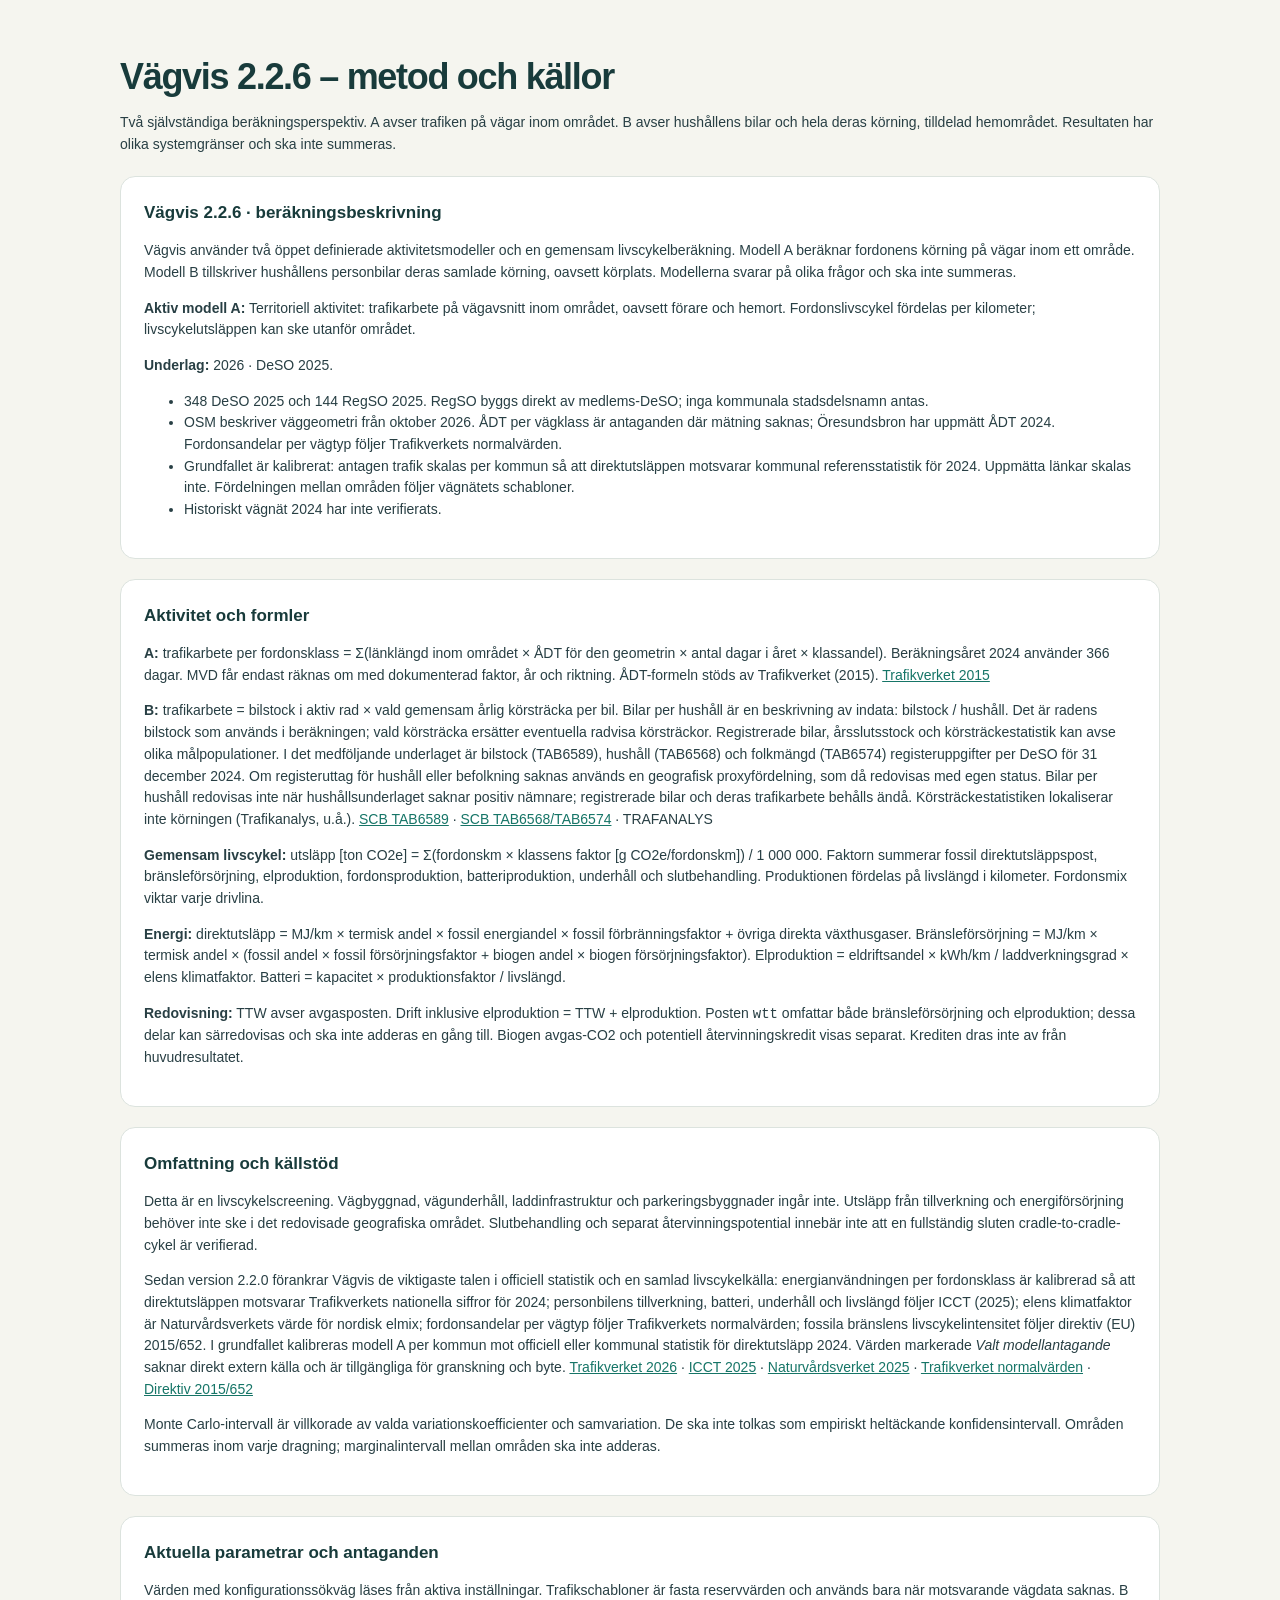
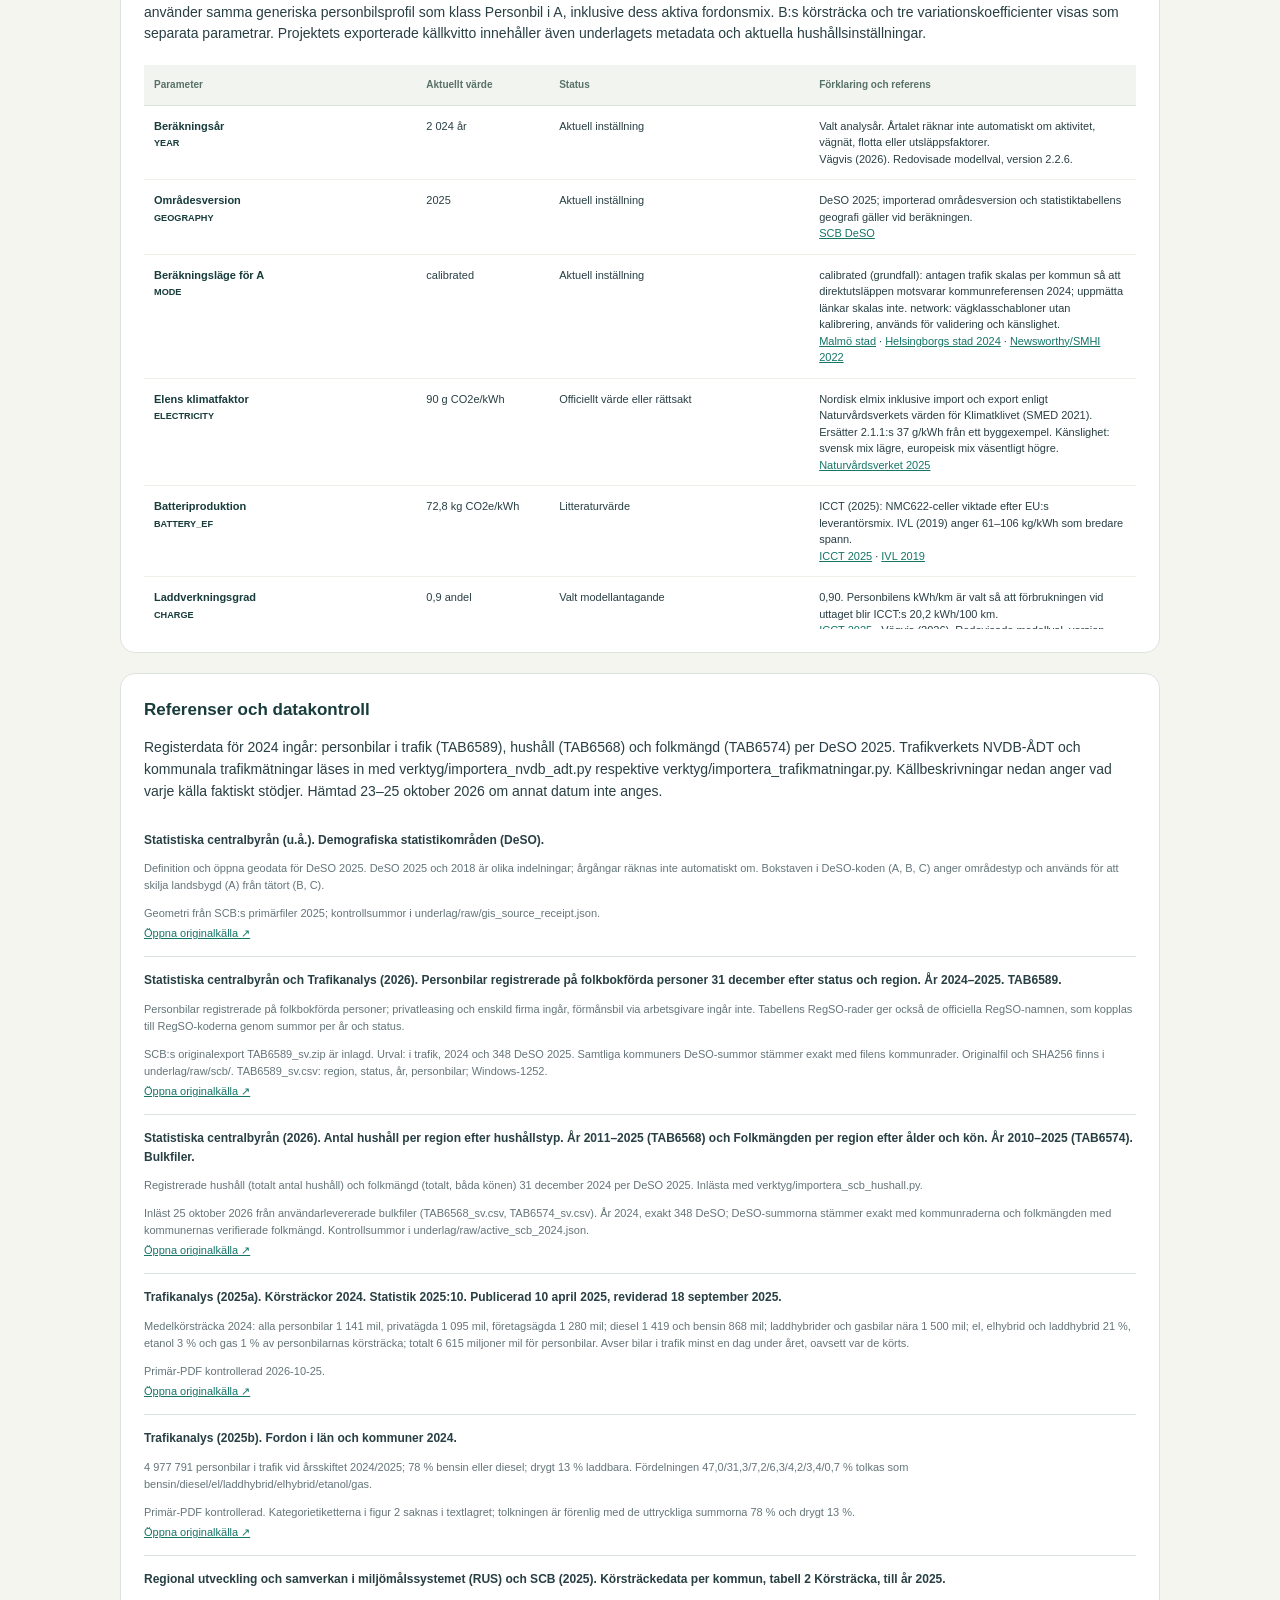
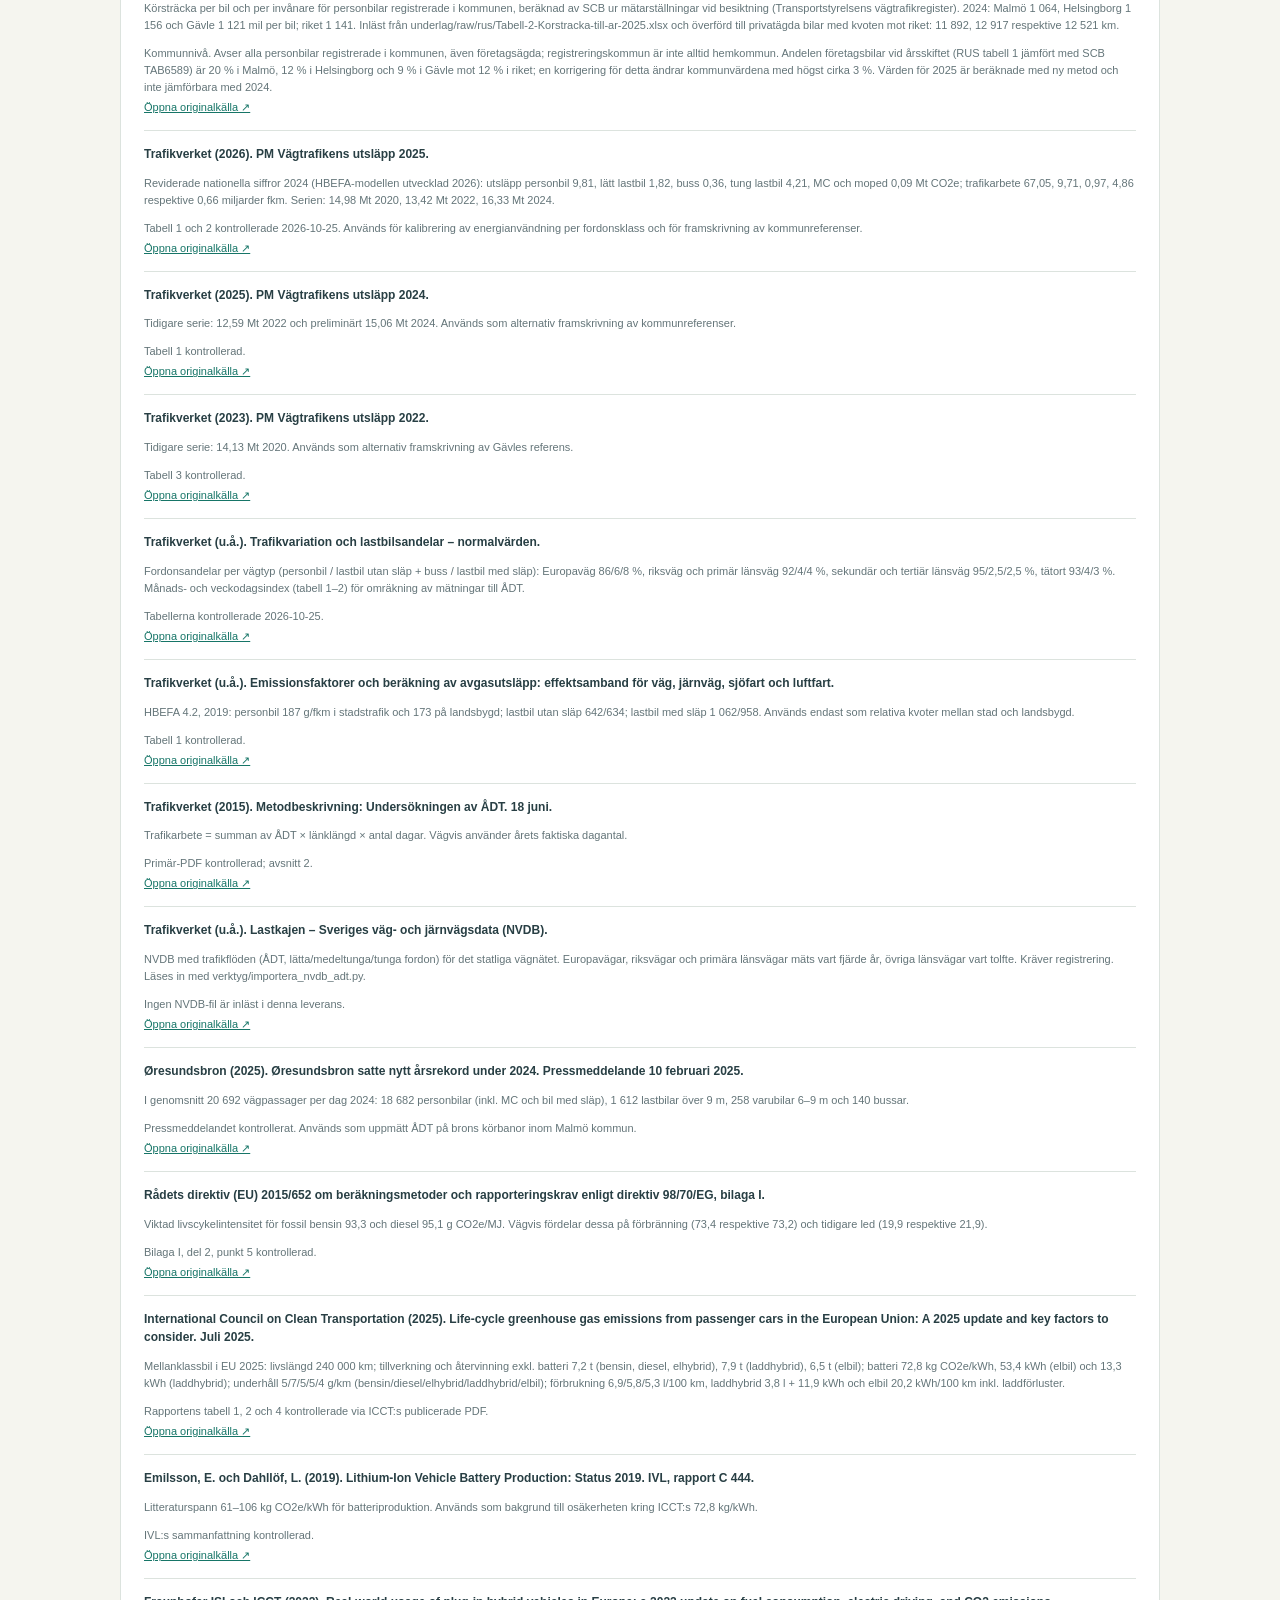
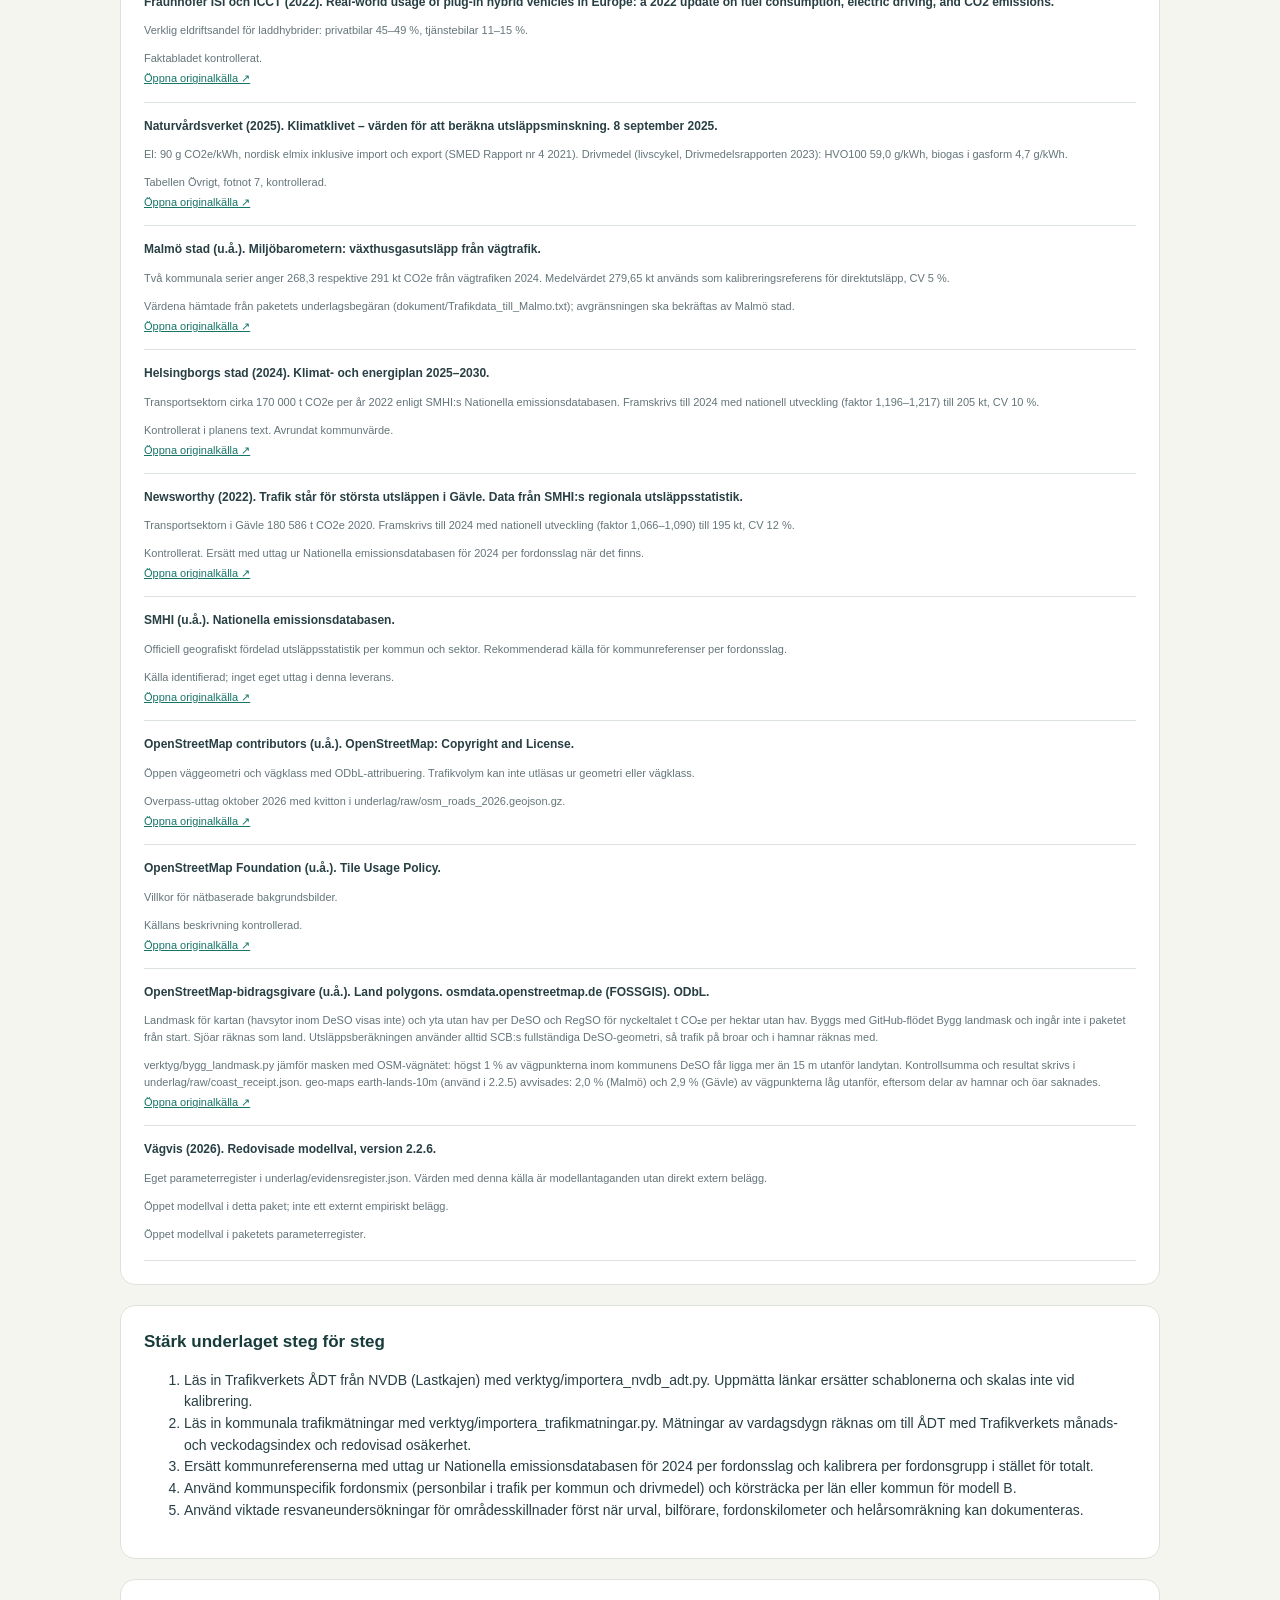
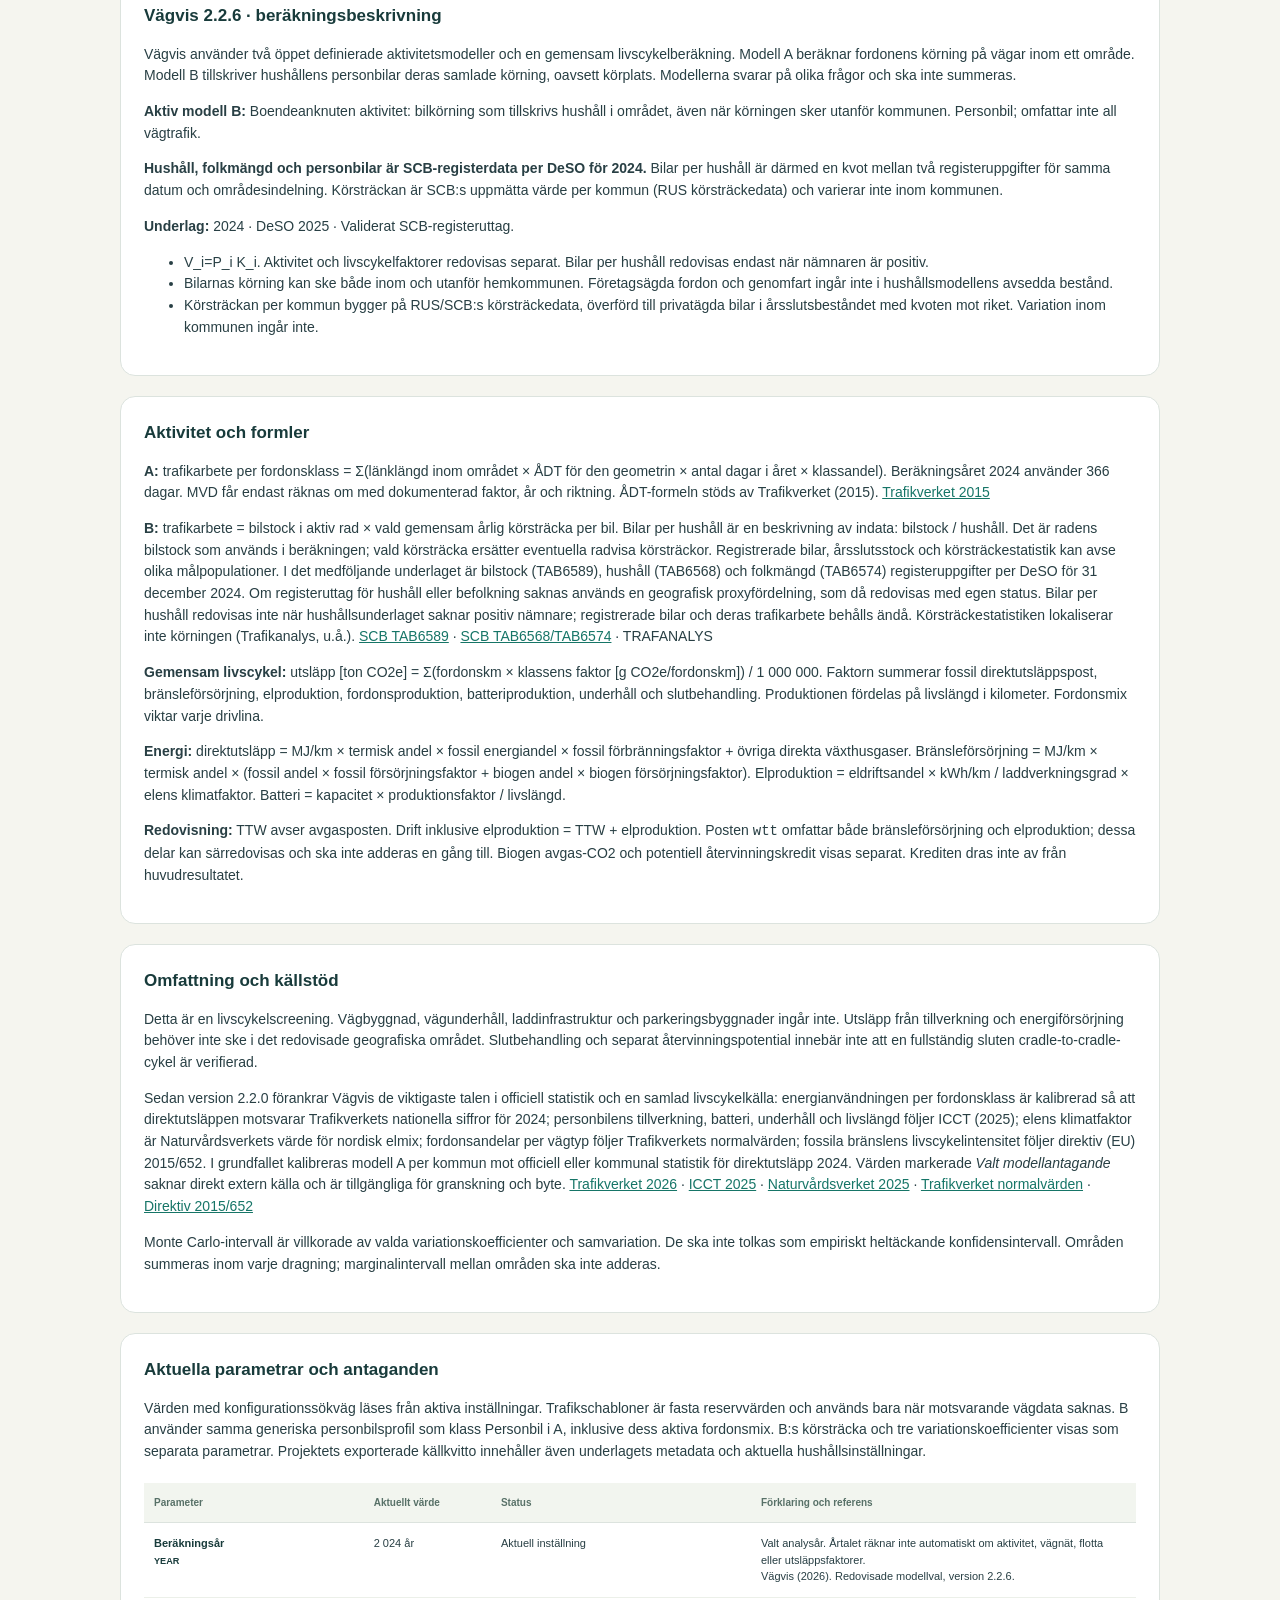
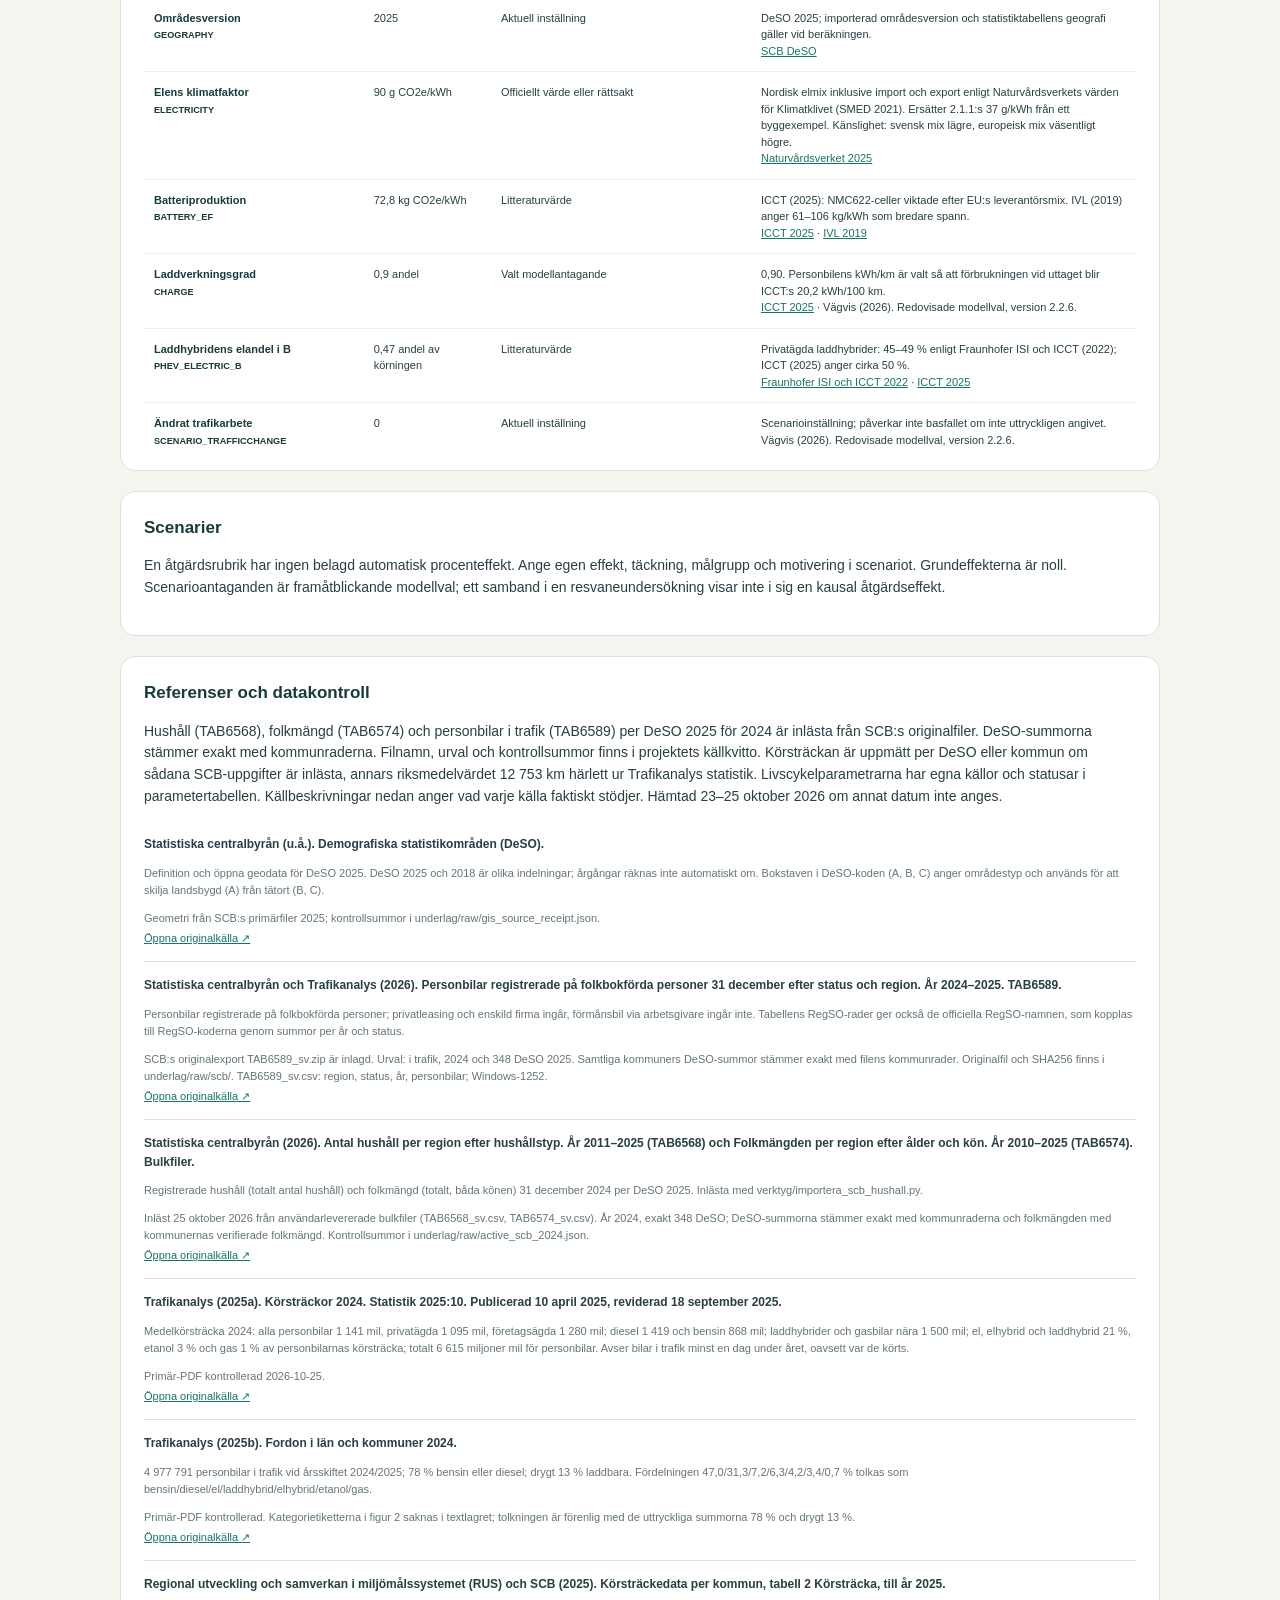
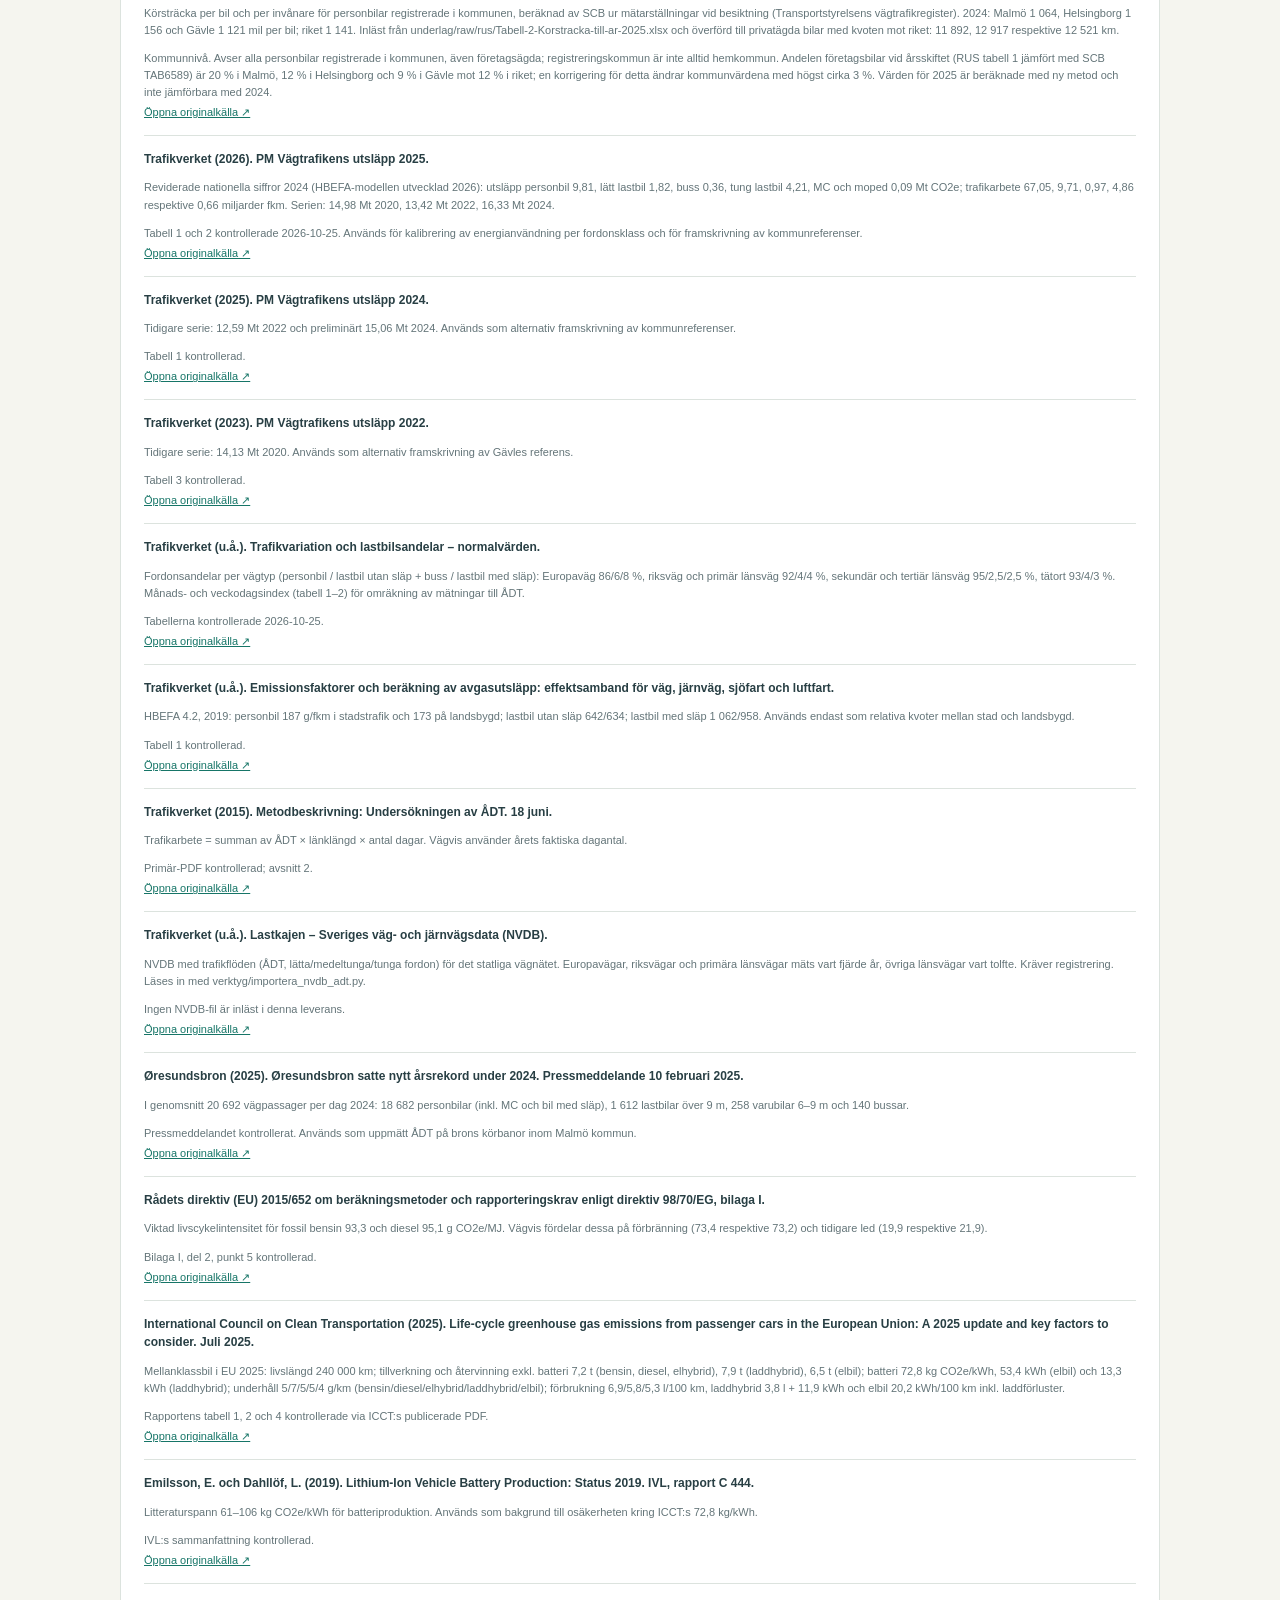
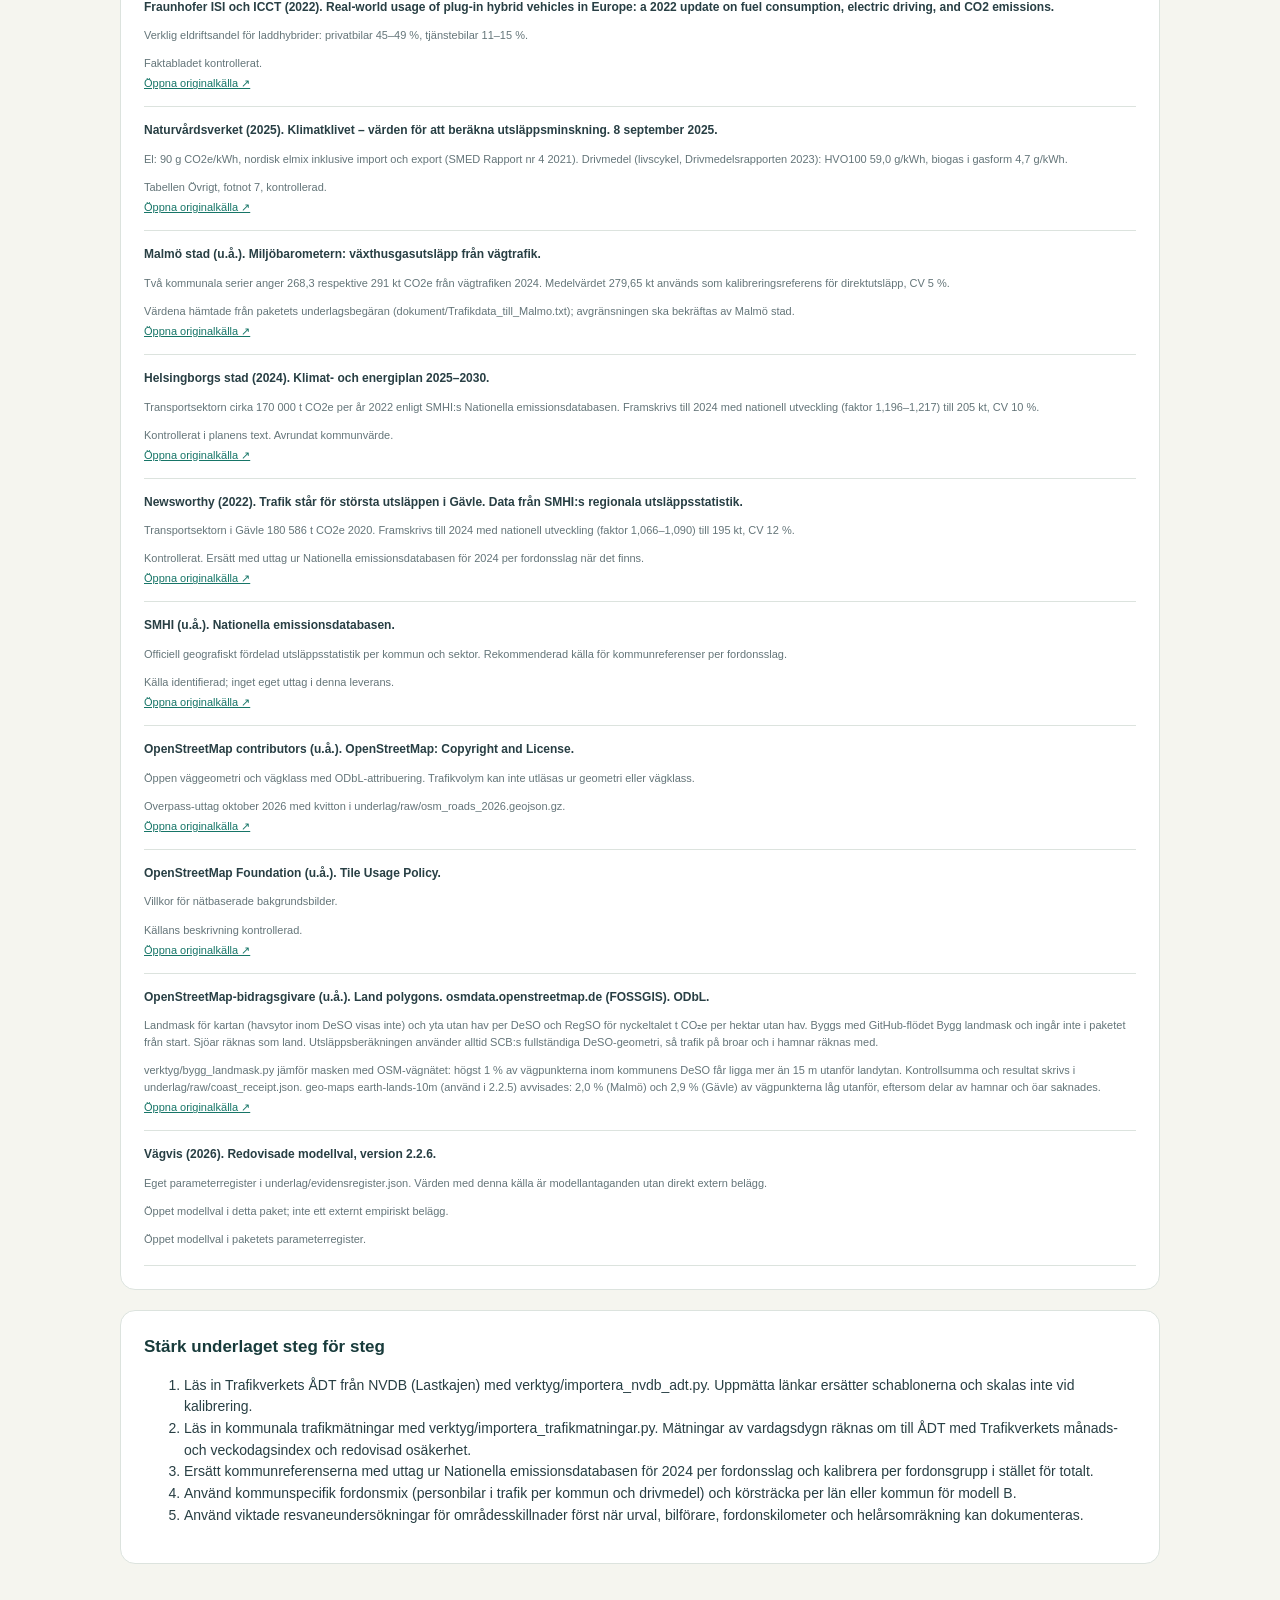
==== commit ec82495d: "Add files via upload" ====
--- a/app/Metod_och_anvandning.html
+++ b/app/Metod_och_anvandning.html
@@ -1,4 +1,4 @@
-<!doctype html><html lang="sv"><head><meta charset="utf-8"><meta name="viewport" content="width=device-width,initial-scale=1"><title>Vägvis 2.2.5 – metod och källor</title><style>/* required styles */
+<!doctype html><html lang="sv"><head><meta charset="utf-8"><meta name="viewport" content="width=device-width,initial-scale=1"><title>Vägvis 2.2.6 – metod och källor</title><style>/* required styles */
 
 .leaflet-pane,
 .leaflet-tile,
@@ -738,4 +738,5 @@
 
 .map-legend i.nodata{border-color:#b9c3be}
 @media (min-width:1101px){.map-layout .map-surface{height:640px!important}}
-body{display:block;max-width:1080px;margin:24px auto;padding:20px}.card{margin:20px 0}h1{font-size:36px}a{overflow-wrap:anywhere}@media print{body{padding:0;margin:0}.card{break-inside:auto}}</style></head><body><h1>Vägvis 2.2.5 – metod och källor</h1><p>Två självständiga beräkningsperspektiv. A avser trafiken på vägar inom området. B avser hushållens bilar och hela deras körning, tilldelad hemområdet. Resultaten har olika systemgränser och ska inte summeras.</p><article class="card"><h2>Vägvis 2.2.5 · beräkningsbeskrivning</h2><p>Vägvis använder två öppet definierade aktivitetsmodeller och en gemensam livscykelberäkning. Modell A beräknar fordonens körning på vägar inom ett område. Modell B tillskriver hushållens personbilar deras samlade körning, oavsett körplats. Modellerna svarar på olika frågor och ska inte summeras.</p><p><strong>Aktiv modell A:</strong> Territoriell aktivitet: trafikarbete på vägavsnitt inom området, oavsett förare och hemort. Fordonslivscykel fördelas per kilometer; livscykelutsläppen kan ske utanför området.</p><p><strong>Underlag:</strong> 2026 · DeSO 2025.</p><ul><li>348 DeSO 2025 och 144 RegSO 2025. RegSO byggs direkt av medlems-DeSO; inga kommunala stadsdelsnamn antas.</li><li>OSM beskriver väggeometri från oktober 2026. ÅDT per vägklass är antaganden där mätning saknas; Öresundsbron har uppmätt ÅDT 2024. Fordonsandelar per vägtyp följer Trafikverkets normalvärden.</li><li>Grundfallet är kalibrerat: antagen trafik skalas per kommun så att direktutsläppen motsvarar kommunal referensstatistik för 2024. Uppmätta länkar skalas inte. Fördelningen mellan områden följer vägnätets schabloner.</li><li>Historiskt vägnät 2024 har inte verifierats.</li></ul></article><article class="card"><h2>Aktivitet och formler</h2><p><strong>A:</strong> trafikarbete per fordonsklass = Σ(länklängd inom området × ÅDT för den geometrin × antal dagar i året × klassandel). Beräkningsåret 2024 använder 366 dagar. MVD får endast räknas om med dokumenterad faktor, år och riktning. ÅDT-formeln stöds av Trafikverket (2015). <a href="https://bransch.trafikverket.se/contentassets/29f030c5f81948f1ae48ab3b73c02d30/metodbeskrivning_adt_2015-06-18.pdf" target="_blank" rel="noopener noreferrer">Trafikverket 2015</a></p><p><strong>B:</strong> trafikarbete = bilstock i aktiv rad × vald gemensam årlig körsträcka per bil. Bilar per hushåll är en beskrivning av indata: bilstock / hushåll. Det är radens bilstock som används i beräkningen; vald körsträcka ersätter eventuella radvisa körsträckor. Registrerade bilar, årsslutsstock och körsträckestatistik kan avse olika målpopulationer. I det medföljande underlaget är bilstock (TAB6589), hushåll (TAB6568) och folkmängd (TAB6574) registeruppgifter per DeSO för 31 december 2024. Om registeruttag för hushåll eller befolkning saknas används en geografisk proxyfördelning, som då redovisas med egen status. Bilar per hushåll redovisas inte när hushållsunderlaget saknar positiv nämnare; registrerade bilar och deras trafikarbete behålls ändå. Körsträckestatistiken lokaliserar inte körningen (Trafikanalys, u.å.). <a href="https://www.statistikdatabasen.scb.se/pxweb/sv/ssd/START__TK__TK1001__TK1001Z/PersBilarDesoN/" target="_blank" rel="noopener noreferrer">SCB TAB6589</a> · <a href="https://www.statistikdatabasen.scb.se/Resources/PX/bulk/ssd/sv/" target="_blank" rel="noopener noreferrer">SCB TAB6568/TAB6574</a> · TRAFANALYS</p><p><strong>Gemensam livscykel:</strong> utsläpp [ton CO2e] = Σ(fordonskm × klassens faktor [g CO2e/fordonskm]) / 1 000 000. Faktorn summerar fossil direktutsläppspost, bränsleförsörjning, elproduktion, fordonsproduktion, batteriproduktion, underhåll och slutbehandling. Produktionen fördelas på livslängd i kilometer. Fordonsmix viktar varje drivlina.</p><p><strong>Energi:</strong> direktutsläpp = MJ/km × termisk andel × fossil energiandel × fossil förbränningsfaktor + övriga direkta växthusgaser. Bränsleförsörjning = MJ/km × termisk andel × (fossil andel × fossil försörjningsfaktor + biogen andel × biogen försörjningsfaktor). Elproduktion = eldriftsandel × kWh/km / laddverkningsgrad × elens klimatfaktor. Batteri = kapacitet × produktionsfaktor / livslängd.</p><p><strong>Redovisning:</strong> TTW avser avgasposten. Drift inklusive elproduktion = TTW + elproduktion. Posten <code>wtt</code> omfattar både bränsleförsörjning och elproduktion; dessa delar kan särredovisas och ska inte adderas en gång till. Biogen avgas-CO2 och potentiell återvinningskredit visas separat. Krediten dras inte av från huvudresultatet.</p></article><article class="card"><h2>Omfattning och källstöd</h2><p>Detta är en livscykelscreening. Vägbyggnad, vägunderhåll, laddinfrastruktur och parkeringsbyggnader ingår inte. Utsläpp från tillverkning och energiförsörjning behöver inte ske i det redovisade geografiska området. Slutbehandling och separat återvinningspotential innebär inte att en fullständig sluten cradle-to-cradle-cykel är verifierad.</p><p>Sedan version 2.2.0 förankrar Vägvis de viktigaste talen i officiell statistik och en samlad livscykelkälla: energianvändningen per fordonsklass är kalibrerad så att direktutsläppen motsvarar Trafikverkets nationella siffror för 2024; personbilens tillverkning, batteri, underhåll och livslängd följer ICCT (2025); elens klimatfaktor är Naturvårdsverkets värde för nordisk elmix; fordonsandelar per vägtyp följer Trafikverkets normalvärden; fossila bränslens livscykelintensitet följer direktiv (EU) 2015/652. I grundfallet kalibreras modell A per kommun mot officiell eller kommunal statistik för direktutsläpp 2024. Värden markerade <em>Valt modellantagande</em> saknar direkt extern källa och är tillgängliga för granskning och byte. <a href="https://bransch.trafikverket.se/contentassets/bdc6eaecf796497dbf5720a71e607fd1/pm-vagtrafikens-utslapp-2025.pdf" target="_blank" rel="noopener noreferrer">Trafikverket 2026</a> · <a href="https://theicct.org/publication/electric-cars-life-cycle-analysis-emissions-europe-jul25/" target="_blank" rel="noopener noreferrer">ICCT 2025</a> · <a href="https://www.naturvardsverket.se/4a5639/globalassets/amnen/klimatomstallning/klimatklivet/dokument/klimatklivet-varden-for-att-berakna-utslappsminskning-2025-09-08.pdf" target="_blank" rel="noopener noreferrer">Naturvårdsverket 2025</a> · <a href="https://bransch.trafikverket.se/contentassets/6172806b6959485d895374173243047f/2025_ny/vag/trafikvariation-och-fordonsandelar-vag.pdf" target="_blank" rel="noopener noreferrer">Trafikverket normalvärden</a> · <a href="https://www.legislation.gov.uk/eudr/2015/652/contents" target="_blank" rel="noopener noreferrer">Direktiv 2015/652</a></p><p>Monte Carlo-intervall är villkorade av valda variationskoefficienter och samvariation. De ska inte tolkas som empiriskt heltäckande konfidensintervall. Områden summeras inom varje dragning; marginalintervall mellan områden ska inte adderas.</p></article><article class="card"><h2>Aktuella parametrar och antaganden</h2><p>Värden med konfigurationssökväg läses från aktiva inställningar. Trafikschabloner är fasta reservvärden och används bara när motsvarande vägdata saknas. B använder samma generiska personbilsprofil som klass Personbil i A, inklusive dess aktiva fordonsmix. B:s körsträcka och tre variationskoefficienter visas som separata parametrar. Projektets exporterade källkvitto innehåller även underlagets metadata och aktuella hushållsinställningar.</p><div class="table-wrap"><table class="calc-table calc-wrap"><thead><tr><th>Parameter</th><th>Aktuellt värde</th><th>Status</th><th>Förklaring och referens</th></tr></thead><tbody><tr><td>Beräkningsår<br><small>YEAR</small></td><td>2 024 år</td><td>Aktuell inställning</td><td>Valt analysår. Årtalet räknar inte automatiskt om aktivitet, vägnät, flotta eller utsläppsfaktorer.<br>Vägvis (2026). Redovisade modellval, version 2.2.5.</td></tr><tr><td>Områdesversion<br><small>GEOGRAPHY</small></td><td>2025 </td><td>Aktuell inställning</td><td>DeSO 2025; importerad områdesversion och statistiktabellens geografi gäller vid beräkningen.<br><a href="https://www.scb.se/vara-tjanster/oppna-data/oppna-geodata/demografiska-statistikomraden-deso/" target="_blank" rel="noopener noreferrer">SCB DeSO</a></td></tr><tr><td>Beräkningsläge för A<br><small>MODE</small></td><td>calibrated </td><td>Aktuell inställning</td><td>calibrated (grundfall): antagen trafik skalas per kommun så att direktutsläppen motsvarar kommunreferensen 2024; uppmätta länkar skalas inte. network: vägklasschabloner utan kalibrering, används för validering och känslighet.<br><a href="https://miljobarometern.malmo.se/miljomal/mal-7/utslapp-fran-vagtrafik/vaxthusgasutslapp-per-trafikslag/table/" target="_blank" rel="noopener noreferrer">Malmö stad</a> · <a href="https://media.helsingborg.se/uploads/networks/4/sites/141/2024/12/klimat-och-energiplan-2025_2030.pdf" target="_blank" rel="noopener noreferrer">Helsingborgs stad 2024</a> · <a href="https://www.newsworthy.se/artikel/166359/trafik-st%C3%A5r-f%C3%B6r-st%C3%B6rsta-utsl%C3%A4ppen-i-g%C3%A4vle---minskar-snabbare-%C3%A4n-i-riket" target="_blank" rel="noopener noreferrer">Newsworthy/SMHI 2022</a></td></tr><tr><td>Elens klimatfaktor<br><small>ELECTRICITY</small></td><td>90 g CO2e/kWh</td><td>Officiellt värde eller rättsakt</td><td>Nordisk elmix inklusive import och export enligt Naturvårdsverkets värden för Klimatklivet (SMED 2021). Ersätter 2.1.1:s 37 g/kWh från ett byggexempel. Känslighet: svensk mix lägre, europeisk mix väsentligt högre.<br><a href="https://www.naturvardsverket.se/4a5639/globalassets/amnen/klimatomstallning/klimatklivet/dokument/klimatklivet-varden-for-att-berakna-utslappsminskning-2025-09-08.pdf" target="_blank" rel="noopener noreferrer">Naturvårdsverket 2025</a></td></tr><tr><td>Batteriproduktion<br><small>BATTERY_EF</small></td><td>72,8 kg CO2e/kWh</td><td>Litteraturvärde</td><td>ICCT (2025): NMC622-celler viktade efter EU:s leverantörsmix. IVL (2019) anger 61–106 kg/kWh som bredare spann.<br><a href="https://theicct.org/publication/electric-cars-life-cycle-analysis-emissions-europe-jul25/" target="_blank" rel="noopener noreferrer">ICCT 2025</a> · <a href="https://www.ivl.se/english/ivl/press/press-releases/2019-12-04-new-report-on-climate-impact-of-electric-car-batteries.html" target="_blank" rel="noopener noreferrer">IVL 2019</a></td></tr><tr><td>Laddverkningsgrad<br><small>CHARGE</small></td><td>0,9 andel</td><td>Valt modellantagande</td><td>0,90. Personbilens kWh/km är valt så att förbrukningen vid uttaget blir ICCT:s 20,2 kWh/100 km.<br><a href="https://theicct.org/publication/electric-cars-life-cycle-analysis-emissions-europe-jul25/" target="_blank" rel="noopener noreferrer">ICCT 2025</a> · Vägvis (2026). Redovisade modellval, version 2.2.5.</td></tr><tr><td>Laddhybridens elandel i A<br><small>PHEV_ELECTRIC</small></td><td>0,35 andel av körningen</td><td>Litteraturvärde</td><td>Viktat mellanvärde mellan privatbilar (45–49 %) och tjänstebilar (11–15 %) eftersom A omfattar all trafik och fördelningen mellan ägarkategorier är okänd. B använder 0,47.<br><a href="https://theicct.org/wp-content/uploads/2022/06/fs-real-world-phev-use-jun22.pdf" target="_blank" rel="noopener noreferrer">Fraunhofer ISI och ICCT 2022</a></td></tr><tr><td>Ändrat trafikarbete<br><small>SCENARIO_TRAFFICCHANGE</small></td><td>0 </td><td>Aktuell inställning</td><td>Scenarioinställning; påverkar inte basfallet om inte uttryckligen angivet.<br>Vägvis (2026). Redovisade modellval, version 2.2.5.</td></tr><tr><td>Ökad elandel<br><small>SCENARIO_ELECTRIFY</small></td><td>0 </td><td>Aktuell inställning</td><td>Scenarioinställning; påverkar inte basfallet om inte uttryckligen angivet.<br>Vägvis (2026). Redovisade modellval, version 2.2.5.</td></tr><tr><td>Energimultiplikator<br><small>SCENARIO_ENERGYSCALE</small></td><td>1 </td><td>Aktuell inställning</td><td>Scenarioinställning; påverkar inte basfallet om inte uttryckligen angivet.<br>Vägvis (2026). Redovisade modellval, version 2.2.5.</td></tr><tr><td>Produktionsmultiplikator<br><small>SCENARIO_PRODUCTIONSCALE</small></td><td>1 </td><td>Aktuell inställning</td><td>Scenarioinställning; påverkar inte basfallet om inte uttryckligen angivet.<br>Vägvis (2026). Redovisade modellval, version 2.2.5.</td></tr><tr><td>Livslängdsmultiplikator<br><small>SCENARIO_LIFESCALE</small></td><td>1 </td><td>Aktuell inställning</td><td>Scenarioinställning; påverkar inte basfallet om inte uttryckligen angivet.<br>Vägvis (2026). Redovisade modellval, version 2.2.5.</td></tr><tr><td>Antagen tätortsandel av nationellt trafikarbete<br><small>ENV_URBANSHARE</small></td><td>0,35 andel</td><td>Valt modellantagande</td><td>Används enbart för att normera stad/landsbygd-kvoterna så att nationellt genomsnitt bevaras. I kalibrerat läge påverkar värdet inte kommuntotalen.<br>Vägvis (2026). Redovisade modellval, version 2.2.5.</td></tr><tr><td>Personbil: direktutsläpp stad/landsbygd<br><small>ENV_RATIO_CAR</small></td><td>1,0809249 kvot</td><td>Härlett ur officiell statistik</td><td>Relativ skillnad enligt Trafikverkets HBEFA 4.2-faktorer 2019 (personbil 187/173, lastbil utan släp 642/634, lastbil med släp 1062/958). Lätt lastbil, MC och moped använder personbilens kvot; buss lastbilens utan släp.<br><a href="https://bransch.trafikverket.se/contentassets/6172806b6959485d895374173243047f/2026/emissionsfaktorer-vag-jarnvag-sjo-och-luft.pdf" target="_blank" rel="noopener noreferrer">Trafikverket HBEFA</a></td></tr><tr><td>Lätt lastbil: direktutsläpp stad/landsbygd<br><small>ENV_RATIO_VAN</small></td><td>1,0809249 kvot</td><td>Härlett ur officiell statistik</td><td>Relativ skillnad enligt Trafikverkets HBEFA 4.2-faktorer 2019 (personbil 187/173, lastbil utan släp 642/634, lastbil med släp 1062/958). Lätt lastbil, MC och moped använder personbilens kvot; buss lastbilens utan släp.<br><a href="https://bransch.trafikverket.se/contentassets/6172806b6959485d895374173243047f/2026/emissionsfaktorer-vag-jarnvag-sjo-och-luft.pdf" target="_blank" rel="noopener noreferrer">Trafikverket HBEFA</a></td></tr><tr><td>Tung lastbil utan släp: direktutsläpp stad/landsbygd<br><small>ENV_RATIO_RIGID</small></td><td>1,0126183 kvot</td><td>Härlett ur officiell statistik</td><td>Relativ skillnad enligt Trafikverkets HBEFA 4.2-faktorer 2019 (personbil 187/173, lastbil utan släp 642/634, lastbil med släp 1062/958). Lätt lastbil, MC och moped använder personbilens kvot; buss lastbilens utan släp.<br><a href="https://bransch.trafikverket.se/contentassets/6172806b6959485d895374173243047f/2026/emissionsfaktorer-vag-jarnvag-sjo-och-luft.pdf" target="_blank" rel="noopener noreferrer">Trafikverket HBEFA</a></td></tr><tr><td>Tung lastbil med släp: direktutsläpp stad/landsbygd<br><small>ENV_RATIO_ARTIC</small></td><td>1,1085595 kvot</td><td>Härlett ur officiell statistik</td><td>Relativ skillnad enligt Trafikverkets HBEFA 4.2-faktorer 2019 (personbil 187/173, lastbil utan släp 642/634, lastbil med släp 1062/958). Lätt lastbil, MC och moped använder personbilens kvot; buss lastbilens utan släp.<br><a href="https://bransch.trafikverket.se/contentassets/6172806b6959485d895374173243047f/2026/emissionsfaktorer-vag-jarnvag-sjo-och-luft.pdf" target="_blank" rel="noopener noreferrer">Trafikverket HBEFA</a></td></tr><tr><td>Buss, nationell mix inkl. region- och turistbuss: direktutsläpp stad/landsbygd<br><small>ENV_RATIO_BUS</small></td><td>1,0126183 kvot</td><td>Härlett ur officiell statistik</td><td>Relativ skillnad enligt Trafikverkets HBEFA 4.2-faktorer 2019 (personbil 187/173, lastbil utan släp 642/634, lastbil med släp 1062/958). Lätt lastbil, MC och moped använder personbilens kvot; buss lastbilens utan släp.<br><a href="https://bransch.trafikverket.se/contentassets/6172806b6959485d895374173243047f/2026/emissionsfaktorer-vag-jarnvag-sjo-och-luft.pdf" target="_blank" rel="noopener noreferrer">Trafikverket HBEFA</a></td></tr><tr><td>Motorcykel: direktutsläpp stad/landsbygd<br><small>ENV_RATIO_MC</small></td><td>1,0809249 kvot</td><td>Härlett ur officiell statistik</td><td>Relativ skillnad enligt Trafikverkets HBEFA 4.2-faktorer 2019 (personbil 187/173, lastbil utan släp 642/634, lastbil med släp 1062/958). Lätt lastbil, MC och moped använder personbilens kvot; buss lastbilens utan släp.<br><a href="https://bransch.trafikverket.se/contentassets/6172806b6959485d895374173243047f/2026/emissionsfaktorer-vag-jarnvag-sjo-och-luft.pdf" target="_blank" rel="noopener noreferrer">Trafikverket HBEFA</a></td></tr><tr><td>Moped: direktutsläpp stad/landsbygd<br><small>ENV_RATIO_MOPED</small></td><td>1,0809249 kvot</td><td>Härlett ur officiell statistik</td><td>Relativ skillnad enligt Trafikverkets HBEFA 4.2-faktorer 2019 (personbil 187/173, lastbil utan släp 642/634, lastbil med släp 1062/958). Lätt lastbil, MC och moped använder personbilens kvot; buss lastbilens utan släp.<br><a href="https://bransch.trafikverket.se/contentassets/6172806b6959485d895374173243047f/2026/emissionsfaktorer-vag-jarnvag-sjo-och-luft.pdf" target="_blank" rel="noopener noreferrer">Trafikverket HBEFA</a></td></tr><tr><td>Elbil: tillverkning relativt basfordon (övriga klasser)<br><small>RULE_BEVBODY</small></td><td>1,05 </td><td>Valt modellantagande</td><td>Allmän regel för fordonsklasser utan egna drivlineregler. Personbilen har egna värden från ICCT (2025).<br>Vägvis (2026). Redovisade modellval, version 2.2.5.</td></tr><tr><td>Laddhybrid: tillverkning relativt basfordon (övriga klasser)<br><small>RULE_PHEVBODY</small></td><td>1,08 </td><td>Valt modellantagande</td><td>Allmän regel för fordonsklasser utan egna drivlineregler. Personbilen har egna värden från ICCT (2025).<br>Vägvis (2026). Redovisade modellval, version 2.2.5.</td></tr><tr><td>Elbil: underhåll relativt basfordon (övriga klasser)<br><small>RULE_BEVMAINTENANCE</small></td><td>0,8 </td><td>Valt modellantagande</td><td>Allmän regel för fordonsklasser utan egna drivlineregler. Personbilen har egna värden från ICCT (2025).<br>Vägvis (2026). Redovisade modellval, version 2.2.5.</td></tr><tr><td>Laddhybrid: största batteri (övriga klasser)<br><small>RULE_PHEVBATTERYMAX</small></td><td>15 </td><td>Valt modellantagande</td><td>Allmän regel för fordonsklasser utan egna drivlineregler. Personbilen har egna värden från ICCT (2025).<br>Vägvis (2026). Redovisade modellval, version 2.2.5.</td></tr><tr><td>Personbil: livstidskörsträcka<br><small>CAR_LIFE</small></td><td>240 000 km</td><td>Litteraturvärde</td><td>ICCT (2025): 240 000 km över 20 år.<br><a href="https://theicct.org/publication/electric-cars-life-cycle-analysis-emissions-europe-jul25/" target="_blank" rel="noopener noreferrer">ICCT 2025</a></td></tr><tr><td>Personbil: tillverkning exkl. batteri<br><small>CAR_BODY</small></td><td>7 200 kg CO2e/fordon</td><td>Litteraturvärde</td><td>ICCT (2025): 7,2 t för förbränningsbil och elhybrid inklusive återvinning; drivlineregler ger 7,9 t för laddhybrid och 6,5 t för elbil.<br><a href="https://theicct.org/publication/electric-cars-life-cycle-analysis-emissions-europe-jul25/" target="_blank" rel="noopener noreferrer">ICCT 2025</a></td></tr><tr><td>Personbil: batterikapacitet elbil<br><small>CAR_BATTERY</small></td><td>53,4 kWh</td><td>Litteraturvärde</td><td>ICCT (2025): 53,4 kWh (försäljningsviktat 2023); laddhybrid 13,3 kWh enligt drivlineregel.<br><a href="https://theicct.org/publication/electric-cars-life-cycle-analysis-emissions-europe-jul25/" target="_blank" rel="noopener noreferrer">ICCT 2025</a></td></tr><tr><td>Personbil: underhåll<br><small>CAR_MAINT</small></td><td>5 g CO2e/km</td><td>Litteraturvärde</td><td>ICCT (2025): bensin 5; drivlineregler ger diesel 7, elhybrid 5, laddhybrid 5, el 4 g/km.<br><a href="https://theicct.org/publication/electric-cars-life-cycle-analysis-emissions-europe-jul25/" target="_blank" rel="noopener noreferrer">ICCT 2025</a></td></tr><tr><td>Personbil: slutbehandling<br><small>CAR_EOL</small></td><td>0 kg CO2e/fordon</td><td>Litteraturvärde</td><td>0: slutbehandling och återvinning ingår i ICCT:s tillverkningsvärde.<br><a href="https://theicct.org/publication/electric-cars-life-cycle-analysis-emissions-europe-jul25/" target="_blank" rel="noopener noreferrer">ICCT 2025</a></td></tr><tr><td>Personbil: potentiell återvinningskredit (separat)<br><small>CAR_CREDIT</small></td><td>250 kg CO2e/fordon</td><td>Valt modellantagande</td><td>Redovisas separat och dras inte från huvudresultatet.<br>Vägvis (2026). Redovisade modellval, version 2.2.5.</td></tr><tr><td>Personbil: termisk energi per km (kalibrerad)<br><small>CAR_MJ</small></td><td>2,512 MJ/km</td><td>Kalibrerat mot officiell statistik</td><td>Kalibrerad så att klassens direktutsläpp i nationellt genomsnitt motsvarar Trafikverkets reviderade siffror 2024 (utsläpp ÷ trafikarbete). Relativ förbrukning per drivlina enligt ICCT (2025).<br><a href="https://bransch.trafikverket.se/contentassets/bdc6eaecf796497dbf5720a71e607fd1/pm-vagtrafikens-utslapp-2025.pdf" target="_blank" rel="noopener noreferrer">Trafikverket 2026</a> · <a href="https://theicct.org/publication/electric-cars-life-cycle-analysis-emissions-europe-jul25/" target="_blank" rel="noopener noreferrer">ICCT 2025</a></td></tr><tr><td>Personbil: elenergi per km vid batteri<br><small>CAR_KWH</small></td><td>0,182 kWh/km</td><td>Litteraturvärde</td><td>0,182 kWh/km ÷ laddverkningsgrad 0,9 = 20,2 kWh/100 km vid uttag (ICCT 2025).<br><a href="https://theicct.org/publication/electric-cars-life-cycle-analysis-emissions-europe-jul25/" target="_blank" rel="noopener noreferrer">ICCT 2025</a></td></tr><tr><td>Personbil: övriga avgasgaser (CH4, N2O)<br><small>CAR_OTHER</small></td><td>1 g CO2e/km termisk körning</td><td>Valt modellantagande</td><td>Antagen schablon; ingår i kalibreringen av direktutsläppen.<br>Vägvis (2026). Redovisade modellval, version 2.2.5.</td></tr><tr><td>Personbil: andel bensin<br><small>CAR_MIX_PETROL</small></td><td>0,389 andel av körsträckan</td><td>Härlett ur officiell statistik</td><td>Körsträckeviktad nationell mix 2024: flottandelar (Trafikanalys 2025b) × körsträcka per drivmedel (Trafikanalys 2025a). Etanolbilar räknas som bensin, gasbilar som biogas. Elhybridens körsträcka antagen lika med elbilens. Ingen kommunspecifik mix ännu.<br><a href="https://prod.trafa.se/globalassets/statistik/vagtrafik/fordon/2025/fordon-i-lan-och-kommuner-2024.pdf" target="_blank" rel="noopener noreferrer">Trafikanalys 2025b</a> · <a href="https://prod.trafa.se/globalassets/statistik/vagtrafik/korstrackor/2024/korstrackor-2024.pdf" target="_blank" rel="noopener noreferrer">Trafikanalys 2025a</a></td></tr><tr><td>Personbil: andel diesel<br><small>CAR_MIX_DIESEL</small></td><td>0,391 andel av körsträckan</td><td>Härlett ur officiell statistik</td><td>Körsträckeviktad nationell mix 2024: flottandelar (Trafikanalys 2025b) × körsträcka per drivmedel (Trafikanalys 2025a). Etanolbilar räknas som bensin, gasbilar som biogas. Elhybridens körsträcka antagen lika med elbilens. Ingen kommunspecifik mix ännu.<br><a href="https://prod.trafa.se/globalassets/statistik/vagtrafik/fordon/2025/fordon-i-lan-och-kommuner-2024.pdf" target="_blank" rel="noopener noreferrer">Trafikanalys 2025b</a> · <a href="https://prod.trafa.se/globalassets/statistik/vagtrafik/korstrackor/2024/korstrackor-2024.pdf" target="_blank" rel="noopener noreferrer">Trafikanalys 2025a</a></td></tr><tr><td>Personbil: andel elhybrid<br><small>CAR_MIX_HEV</small></td><td>0,047 andel av körsträckan</td><td>Härlett ur officiell statistik</td><td>Körsträckeviktad nationell mix 2024: flottandelar (Trafikanalys 2025b) × körsträcka per drivmedel (Trafikanalys 2025a). Etanolbilar räknas som bensin, gasbilar som biogas. Elhybridens körsträcka antagen lika med elbilens. Ingen kommunspecifik mix ännu.<br><a href="https://prod.trafa.se/globalassets/statistik/vagtrafik/fordon/2025/fordon-i-lan-och-kommuner-2024.pdf" target="_blank" rel="noopener noreferrer">Trafikanalys 2025b</a> · <a href="https://prod.trafa.se/globalassets/statistik/vagtrafik/korstrackor/2024/korstrackor-2024.pdf" target="_blank" rel="noopener noreferrer">Trafikanalys 2025a</a></td></tr><tr><td>Personbil: andel el<br><small>CAR_MIX_BEV</small></td><td>0,08 andel av körsträckan</td><td>Härlett ur officiell statistik</td><td>Körsträckeviktad nationell mix 2024: flottandelar (Trafikanalys 2025b) × körsträcka per drivmedel (Trafikanalys 2025a). Etanolbilar räknas som bensin, gasbilar som biogas. Elhybridens körsträcka antagen lika med elbilens. Ingen kommunspecifik mix ännu.<br><a href="https://prod.trafa.se/globalassets/statistik/vagtrafik/fordon/2025/fordon-i-lan-och-kommuner-2024.pdf" target="_blank" rel="noopener noreferrer">Trafikanalys 2025b</a> · <a href="https://prod.trafa.se/globalassets/statistik/vagtrafik/korstrackor/2024/korstrackor-2024.pdf" target="_blank" rel="noopener noreferrer">Trafikanalys 2025a</a></td></tr><tr><td>Personbil: andel laddhybrid<br><small>CAR_MIX_PHEV</small></td><td>0,083 andel av körsträckan</td><td>Härlett ur officiell statistik</td><td>Körsträckeviktad nationell mix 2024: flottandelar (Trafikanalys 2025b) × körsträcka per drivmedel (Trafikanalys 2025a). Etanolbilar räknas som bensin, gasbilar som biogas. Elhybridens körsträcka antagen lika med elbilens. Ingen kommunspecifik mix ännu.<br><a href="https://prod.trafa.se/globalassets/statistik/vagtrafik/fordon/2025/fordon-i-lan-och-kommuner-2024.pdf" target="_blank" rel="noopener noreferrer">Trafikanalys 2025b</a> · <a href="https://prod.trafa.se/globalassets/statistik/vagtrafik/korstrackor/2024/korstrackor-2024.pdf" target="_blank" rel="noopener noreferrer">Trafikanalys 2025a</a></td></tr><tr><td>Personbil: andel biogas<br><small>CAR_MIX_BIOGAS</small></td><td>0,01 andel av körsträckan</td><td>Härlett ur officiell statistik</td><td>Körsträckeviktad nationell mix 2024: flottandelar (Trafikanalys 2025b) × körsträcka per drivmedel (Trafikanalys 2025a). Etanolbilar räknas som bensin, gasbilar som biogas. Elhybridens körsträcka antagen lika med elbilens. Ingen kommunspecifik mix ännu.<br><a href="https://prod.trafa.se/globalassets/statistik/vagtrafik/fordon/2025/fordon-i-lan-och-kommuner-2024.pdf" target="_blank" rel="noopener noreferrer">Trafikanalys 2025b</a> · <a href="https://prod.trafa.se/globalassets/statistik/vagtrafik/korstrackor/2024/korstrackor-2024.pdf" target="_blank" rel="noopener noreferrer">Trafikanalys 2025a</a></td></tr><tr><td>Personbil diesel: relativ bränsleförbrukning<br><small>CAR_RULE_ENERGY_DIESEL</small></td><td>0,946 faktor</td><td>Litteraturvärde</td><td>Härledd ur ICCT (2025): förbrukning 6,9/5,8/5,3 l/100 km (bensin/diesel/elhybrid), laddhybrid 3,8 l och 11,9 kWh per 100 km vid cirka 50 % eldrift; tillverkning och underhåll per drivlina.<br><a href="https://theicct.org/publication/electric-cars-life-cycle-analysis-emissions-europe-jul25/" target="_blank" rel="noopener noreferrer">ICCT 2025</a></td></tr><tr><td>Personbil elhybrid: relativ bränsleförbrukning<br><small>CAR_RULE_ENERGY_HEV</small></td><td>0,768 faktor</td><td>Litteraturvärde</td><td>Härledd ur ICCT (2025): förbrukning 6,9/5,8/5,3 l/100 km (bensin/diesel/elhybrid), laddhybrid 3,8 l och 11,9 kWh per 100 km vid cirka 50 % eldrift; tillverkning och underhåll per drivlina.<br><a href="https://theicct.org/publication/electric-cars-life-cycle-analysis-emissions-europe-jul25/" target="_blank" rel="noopener noreferrer">ICCT 2025</a></td></tr><tr><td>Personbil laddhybrid: relativ bränsleförbrukning<br><small>CAR_RULE_ENERGY_PHEV</small></td><td>1,1 faktor</td><td>Litteraturvärde</td><td>Härledd ur ICCT (2025): förbrukning 6,9/5,8/5,3 l/100 km (bensin/diesel/elhybrid), laddhybrid 3,8 l och 11,9 kWh per 100 km vid cirka 50 % eldrift; tillverkning och underhåll per drivlina.<br><a href="https://theicct.org/publication/electric-cars-life-cycle-analysis-emissions-europe-jul25/" target="_blank" rel="noopener noreferrer">ICCT 2025</a></td></tr><tr><td>Personbil biogas: relativ bränsleförbrukning<br><small>CAR_RULE_ENERGY_BIOGAS</small></td><td>1,06 faktor</td><td>Litteraturvärde</td><td>Härledd ur ICCT (2025): förbrukning 6,9/5,8/5,3 l/100 km (bensin/diesel/elhybrid), laddhybrid 3,8 l och 11,9 kWh per 100 km vid cirka 50 % eldrift; tillverkning och underhåll per drivlina.<br><a href="https://theicct.org/publication/electric-cars-life-cycle-analysis-emissions-europe-jul25/" target="_blank" rel="noopener noreferrer">ICCT 2025</a></td></tr><tr><td>Personbil laddhybrid: relativ elförbrukning<br><small>CAR_RULE_KWH_PHEV</small></td><td>1,18 faktor</td><td>Litteraturvärde</td><td>Härledd ur ICCT (2025): förbrukning 6,9/5,8/5,3 l/100 km (bensin/diesel/elhybrid), laddhybrid 3,8 l och 11,9 kWh per 100 km vid cirka 50 % eldrift; tillverkning och underhåll per drivlina.<br><a href="https://theicct.org/publication/electric-cars-life-cycle-analysis-emissions-europe-jul25/" target="_blank" rel="noopener noreferrer">ICCT 2025</a></td></tr><tr><td>Personbil el: relativ tillverkning<br><small>CAR_RULE_BODY_BEV</small></td><td>0,903 faktor</td><td>Litteraturvärde</td><td>Härledd ur ICCT (2025): förbrukning 6,9/5,8/5,3 l/100 km (bensin/diesel/elhybrid), laddhybrid 3,8 l och 11,9 kWh per 100 km vid cirka 50 % eldrift; tillverkning och underhåll per drivlina.<br><a href="https://theicct.org/publication/electric-cars-life-cycle-analysis-emissions-europe-jul25/" target="_blank" rel="noopener noreferrer">ICCT 2025</a></td></tr><tr><td>Personbil laddhybrid: relativ tillverkning<br><small>CAR_RULE_BODY_PHEV</small></td><td>1,097 faktor</td><td>Litteraturvärde</td><td>Härledd ur ICCT (2025): förbrukning 6,9/5,8/5,3 l/100 km (bensin/diesel/elhybrid), laddhybrid 3,8 l och 11,9 kWh per 100 km vid cirka 50 % eldrift; tillverkning och underhåll per drivlina.<br><a href="https://theicct.org/publication/electric-cars-life-cycle-analysis-emissions-europe-jul25/" target="_blank" rel="noopener noreferrer">ICCT 2025</a></td></tr><tr><td>Personbil elhybrid: relativ tillverkning<br><small>CAR_RULE_BODY_HEV</small></td><td>1 faktor</td><td>Litteraturvärde</td><td>Härledd ur ICCT (2025): förbrukning 6,9/5,8/5,3 l/100 km (bensin/diesel/elhybrid), laddhybrid 3,8 l och 11,9 kWh per 100 km vid cirka 50 % eldrift; tillverkning och underhåll per drivlina.<br><a href="https://theicct.org/publication/electric-cars-life-cycle-analysis-emissions-europe-jul25/" target="_blank" rel="noopener noreferrer">ICCT 2025</a></td></tr><tr><td>Personbil diesel: relativt underhåll<br><small>CAR_RULE_MAINT_DIESEL</small></td><td>1,4 faktor</td><td>Litteraturvärde</td><td>Härledd ur ICCT (2025): förbrukning 6,9/5,8/5,3 l/100 km (bensin/diesel/elhybrid), laddhybrid 3,8 l och 11,9 kWh per 100 km vid cirka 50 % eldrift; tillverkning och underhåll per drivlina.<br><a href="https://theicct.org/publication/electric-cars-life-cycle-analysis-emissions-europe-jul25/" target="_blank" rel="noopener noreferrer">ICCT 2025</a></td></tr><tr><td>Personbil elhybrid: relativt underhåll<br><small>CAR_RULE_MAINT_HEV</small></td><td>1 faktor</td><td>Litteraturvärde</td><td>Härledd ur ICCT (2025): förbrukning 6,9/5,8/5,3 l/100 km (bensin/diesel/elhybrid), laddhybrid 3,8 l och 11,9 kWh per 100 km vid cirka 50 % eldrift; tillverkning och underhåll per drivlina.<br><a href="https://theicct.org/publication/electric-cars-life-cycle-analysis-emissions-europe-jul25/" target="_blank" rel="noopener noreferrer">ICCT 2025</a></td></tr><tr><td>Personbil laddhybrid: relativt underhåll<br><small>CAR_RULE_MAINT_PHEV</small></td><td>1 faktor</td><td>Litteraturvärde</td><td>Härledd ur ICCT (2025): förbrukning 6,9/5,8/5,3 l/100 km (bensin/diesel/elhybrid), laddhybrid 3,8 l och 11,9 kWh per 100 km vid cirka 50 % eldrift; tillverkning och underhåll per drivlina.<br><a href="https://theicct.org/publication/electric-cars-life-cycle-analysis-emissions-europe-jul25/" target="_blank" rel="noopener noreferrer">ICCT 2025</a></td></tr><tr><td>Personbil el: relativt underhåll<br><small>CAR_RULE_MAINT_BEV</small></td><td>0,8 faktor</td><td>Litteraturvärde</td><td>Härledd ur ICCT (2025): förbrukning 6,9/5,8/5,3 l/100 km (bensin/diesel/elhybrid), laddhybrid 3,8 l och 11,9 kWh per 100 km vid cirka 50 % eldrift; tillverkning och underhåll per drivlina.<br><a href="https://theicct.org/publication/electric-cars-life-cycle-analysis-emissions-europe-jul25/" target="_blank" rel="noopener noreferrer">ICCT 2025</a></td></tr><tr><td>Personbil biogas: relativt underhåll<br><small>CAR_RULE_MAINT_BIOGAS</small></td><td>1 faktor</td><td>Litteraturvärde</td><td>Härledd ur ICCT (2025): förbrukning 6,9/5,8/5,3 l/100 km (bensin/diesel/elhybrid), laddhybrid 3,8 l och 11,9 kWh per 100 km vid cirka 50 % eldrift; tillverkning och underhåll per drivlina.<br><a href="https://theicct.org/publication/electric-cars-life-cycle-analysis-emissions-europe-jul25/" target="_blank" rel="noopener noreferrer">ICCT 2025</a></td></tr><tr><td>Personbil laddhybrid: batterikapacitet (kWh)<br><small>CAR_RULE_BATTERY_PHEV</small></td><td>13,3 kWh</td><td>Litteraturvärde</td><td>Härledd ur ICCT (2025): förbrukning 6,9/5,8/5,3 l/100 km (bensin/diesel/elhybrid), laddhybrid 3,8 l och 11,9 kWh per 100 km vid cirka 50 % eldrift; tillverkning och underhåll per drivlina.<br><a href="https://theicct.org/publication/electric-cars-life-cycle-analysis-emissions-europe-jul25/" target="_blank" rel="noopener noreferrer">ICCT 2025</a></td></tr><tr><td>Personbil elhybrid: batterikapacitet (kWh)<br><small>CAR_RULE_BATTERY_HEV</small></td><td>0 kWh</td><td>Litteraturvärde</td><td>Härledd ur ICCT (2025): förbrukning 6,9/5,8/5,3 l/100 km (bensin/diesel/elhybrid), laddhybrid 3,8 l och 11,9 kWh per 100 km vid cirka 50 % eldrift; tillverkning och underhåll per drivlina.<br><a href="https://theicct.org/publication/electric-cars-life-cycle-analysis-emissions-europe-jul25/" target="_blank" rel="noopener noreferrer">ICCT 2025</a></td></tr><tr><td>Lätt lastbil: livstidskörsträcka<br><small>VAN_LIFE</small></td><td>260 000 km</td><td>Valt modellantagande</td><td>Antagen livstidskörsträcka; tillverkning fördelas över denna.<br>Vägvis (2026). Redovisade modellval, version 2.2.5.</td></tr><tr><td>Lätt lastbil: tillverkning exkl. batteri<br><small>VAN_BODY</small></td><td>8 500 kg CO2e/fordon</td><td>Valt modellantagande</td><td>Antagen tillverkning för förbränningsprofilen.<br>Vägvis (2026). Redovisade modellval, version 2.2.5.</td></tr><tr><td>Lätt lastbil: batterikapacitet elbil<br><small>VAN_BATTERY</small></td><td>75 kWh</td><td>Valt modellantagande</td><td>Antagen batterikapacitet.<br>Vägvis (2026). Redovisade modellval, version 2.2.5.</td></tr><tr><td>Lätt lastbil: underhåll<br><small>VAN_MAINT</small></td><td>12 g CO2e/km</td><td>Valt modellantagande</td><td>Antaget underhåll per km.<br>Vägvis (2026). Redovisade modellval, version 2.2.5.</td></tr><tr><td>Lätt lastbil: slutbehandling<br><small>VAN_EOL</small></td><td>240 kg CO2e/fordon</td><td>Valt modellantagande</td><td>Antagen slutbehandling, fördelad på livslängd.<br>Vägvis (2026). Redovisade modellval, version 2.2.5.</td></tr><tr><td>Lätt lastbil: potentiell återvinningskredit (separat)<br><small>VAN_CREDIT</small></td><td>320 kg CO2e/fordon</td><td>Valt modellantagande</td><td>Redovisas separat och dras inte från huvudresultatet.<br>Vägvis (2026). Redovisade modellval, version 2.2.5.</td></tr><tr><td>Lätt lastbil: termisk energi per km (kalibrerad)<br><small>VAN_MJ</small></td><td>2,847 MJ/km</td><td>Kalibrerat mot officiell statistik</td><td>Kalibrerad så att klassens direktutsläpp i nationellt genomsnitt motsvarar Trafikverkets reviderade siffror 2024 (utsläpp ÷ trafikarbete). <br><a href="https://bransch.trafikverket.se/contentassets/bdc6eaecf796497dbf5720a71e607fd1/pm-vagtrafikens-utslapp-2025.pdf" target="_blank" rel="noopener noreferrer">Trafikverket 2026</a></td></tr><tr><td>Lätt lastbil: elenergi per km vid batteri<br><small>VAN_KWH</small></td><td>0,29 kWh/km</td><td>Valt modellantagande</td><td>Antagen elförbrukning.<br>Vägvis (2026). Redovisade modellval, version 2.2.5.</td></tr><tr><td>Lätt lastbil: övriga avgasgaser (CH4, N2O)<br><small>VAN_OTHER</small></td><td>1,5 g CO2e/km termisk körning</td><td>Valt modellantagande</td><td>Antagen schablon; ingår i kalibreringen av direktutsläppen.<br>Vägvis (2026). Redovisade modellval, version 2.2.5.</td></tr><tr><td>Lätt lastbil: andel bensin<br><small>VAN_MIX_PETROL</small></td><td>0,06 andel av körsträckan</td><td>Valt modellantagande</td><td>Antagen nationell drivlinemix. Direktutsläppen är kalibrerade; mixen påverkar främst tidigare led, biogen CO2 och tillverkning.<br>Vägvis (2026). Redovisade modellval, version 2.2.5.</td></tr><tr><td>Lätt lastbil: andel diesel<br><small>VAN_MIX_DIESEL</small></td><td>0,9 andel av körsträckan</td><td>Valt modellantagande</td><td>Antagen nationell drivlinemix. Direktutsläppen är kalibrerade; mixen påverkar främst tidigare led, biogen CO2 och tillverkning.<br>Vägvis (2026). Redovisade modellval, version 2.2.5.</td></tr><tr><td>Lätt lastbil: andel el<br><small>VAN_MIX_BEV</small></td><td>0,03 andel av körsträckan</td><td>Valt modellantagande</td><td>Antagen nationell drivlinemix. Direktutsläppen är kalibrerade; mixen påverkar främst tidigare led, biogen CO2 och tillverkning.<br>Vägvis (2026). Redovisade modellval, version 2.2.5.</td></tr><tr><td>Lätt lastbil: andel HVO100<br><small>VAN_MIX_HVO</small></td><td>0,01 andel av körsträckan</td><td>Valt modellantagande</td><td>Antagen nationell drivlinemix. Direktutsläppen är kalibrerade; mixen påverkar främst tidigare led, biogen CO2 och tillverkning.<br>Vägvis (2026). Redovisade modellval, version 2.2.5.</td></tr><tr><td>Tung lastbil utan släp: livstidskörsträcka<br><small>RIGID_LIFE</small></td><td>600 000 km</td><td>Valt modellantagande</td><td>Antagen livstidskörsträcka; tillverkning fördelas över denna.<br>Vägvis (2026). Redovisade modellval, version 2.2.5.</td></tr><tr><td>Tung lastbil utan släp: tillverkning exkl. batteri<br><small>RIGID_BODY</small></td><td>22 000 kg CO2e/fordon</td><td>Valt modellantagande</td><td>Antagen tillverkning för förbränningsprofilen.<br>Vägvis (2026). Redovisade modellval, version 2.2.5.</td></tr><tr><td>Tung lastbil utan släp: batterikapacitet elbil<br><small>RIGID_BATTERY</small></td><td>300 kWh</td><td>Valt modellantagande</td><td>Antagen batterikapacitet.<br>Vägvis (2026). Redovisade modellval, version 2.2.5.</td></tr><tr><td>Tung lastbil utan släp: underhåll<br><small>RIGID_MAINT</small></td><td>30 g CO2e/km</td><td>Valt modellantagande</td><td>Antaget underhåll per km.<br>Vägvis (2026). Redovisade modellval, version 2.2.5.</td></tr><tr><td>Tung lastbil utan släp: slutbehandling<br><small>RIGID_EOL</small></td><td>700 kg CO2e/fordon</td><td>Valt modellantagande</td><td>Antagen slutbehandling, fördelad på livslängd.<br>Vägvis (2026). Redovisade modellval, version 2.2.5.</td></tr><tr><td>Tung lastbil utan släp: potentiell återvinningskredit (separat)<br><small>RIGID_CREDIT</small></td><td>900 kg CO2e/fordon</td><td>Valt modellantagande</td><td>Redovisas separat och dras inte från huvudresultatet.<br>Vägvis (2026). Redovisade modellval, version 2.2.5.</td></tr><tr><td>Tung lastbil utan släp: termisk energi per km (kalibrerad)<br><small>RIGID_MJ</small></td><td>11,742 MJ/km</td><td>Kalibrerat mot officiell statistik</td><td>Kalibrerad så att klassens direktutsläpp i nationellt genomsnitt motsvarar Trafikverkets reviderade siffror 2024 (utsläpp ÷ trafikarbete). Tung trafik delas 40/60 utan/med släp vid kalibreringen.<br><a href="https://bransch.trafikverket.se/contentassets/bdc6eaecf796497dbf5720a71e607fd1/pm-vagtrafikens-utslapp-2025.pdf" target="_blank" rel="noopener noreferrer">Trafikverket 2026</a></td></tr><tr><td>Tung lastbil utan släp: elenergi per km vid batteri<br><small>RIGID_KWH</small></td><td>1,05 kWh/km</td><td>Valt modellantagande</td><td>Antagen elförbrukning.<br>Vägvis (2026). Redovisade modellval, version 2.2.5.</td></tr><tr><td>Tung lastbil utan släp: övriga avgasgaser (CH4, N2O)<br><small>RIGID_OTHER</small></td><td>5 g CO2e/km termisk körning</td><td>Valt modellantagande</td><td>Antagen schablon; ingår i kalibreringen av direktutsläppen.<br>Vägvis (2026). Redovisade modellval, version 2.2.5.</td></tr><tr><td>Tung lastbil utan släp: andel diesel<br><small>RIGID_MIX_DIESEL</small></td><td>0,89 andel av körsträckan</td><td>Valt modellantagande</td><td>Antagen nationell drivlinemix. Direktutsläppen är kalibrerade; mixen påverkar främst tidigare led, biogen CO2 och tillverkning.<br>Vägvis (2026). Redovisade modellval, version 2.2.5.</td></tr><tr><td>Tung lastbil utan släp: andel HVO100<br><small>RIGID_MIX_HVO</small></td><td>0,1 andel av körsträckan</td><td>Valt modellantagande</td><td>Antagen nationell drivlinemix. Direktutsläppen är kalibrerade; mixen påverkar främst tidigare led, biogen CO2 och tillverkning.<br>Vägvis (2026). Redovisade modellval, version 2.2.5.</td></tr><tr><td>Tung lastbil utan släp: andel el<br><small>RIGID_MIX_BEV</small></td><td>0,01 andel av körsträckan</td><td>Valt modellantagande</td><td>Antagen nationell drivlinemix. Direktutsläppen är kalibrerade; mixen påverkar främst tidigare led, biogen CO2 och tillverkning.<br>Vägvis (2026). Redovisade modellval, version 2.2.5.</td></tr><tr><td>Tung lastbil med släp: livstidskörsträcka<br><small>ARTIC_LIFE</small></td><td>1 000 000 km</td><td>Valt modellantagande</td><td>Antagen livstidskörsträcka; tillverkning fördelas över denna.<br>Vägvis (2026). Redovisade modellval, version 2.2.5.</td></tr><tr><td>Tung lastbil med släp: tillverkning exkl. batteri<br><small>ARTIC_BODY</small></td><td>38 000 kg CO2e/fordon</td><td>Valt modellantagande</td><td>Antagen tillverkning för förbränningsprofilen.<br>Vägvis (2026). Redovisade modellval, version 2.2.5.</td></tr><tr><td>Tung lastbil med släp: batterikapacitet elbil<br><small>ARTIC_BATTERY</small></td><td>600 kWh</td><td>Valt modellantagande</td><td>Antagen batterikapacitet.<br>Vägvis (2026). Redovisade modellval, version 2.2.5.</td></tr><tr><td>Tung lastbil med släp: underhåll<br><small>ARTIC_MAINT</small></td><td>40 g CO2e/km</td><td>Valt modellantagande</td><td>Antaget underhåll per km.<br>Vägvis (2026). Redovisade modellval, version 2.2.5.</td></tr><tr><td>Tung lastbil med släp: slutbehandling<br><small>ARTIC_EOL</small></td><td>1 000 kg CO2e/fordon</td><td>Valt modellantagande</td><td>Antagen slutbehandling, fördelad på livslängd.<br>Vägvis (2026). Redovisade modellval, version 2.2.5.</td></tr><tr><td>Tung lastbil med släp: potentiell återvinningskredit (separat)<br><small>ARTIC_CREDIT</small></td><td>1 400 kg CO2e/fordon</td><td>Valt modellantagande</td><td>Redovisas separat och dras inte från huvudresultatet.<br>Vägvis (2026). Redovisade modellval, version 2.2.5.</td></tr><tr><td>Tung lastbil med släp: termisk energi per km (kalibrerad)<br><small>ARTIC_MJ</small></td><td>15,656 MJ/km</td><td>Kalibrerat mot officiell statistik</td><td>Kalibrerad så att klassens direktutsläpp i nationellt genomsnitt motsvarar Trafikverkets reviderade siffror 2024 (utsläpp ÷ trafikarbete). Tung trafik delas 40/60 utan/med släp vid kalibreringen.<br><a href="https://bransch.trafikverket.se/contentassets/bdc6eaecf796497dbf5720a71e607fd1/pm-vagtrafikens-utslapp-2025.pdf" target="_blank" rel="noopener noreferrer">Trafikverket 2026</a></td></tr><tr><td>Tung lastbil med släp: elenergi per km vid batteri<br><small>ARTIC_KWH</small></td><td>1,45 kWh/km</td><td>Valt modellantagande</td><td>Antagen elförbrukning.<br>Vägvis (2026). Redovisade modellval, version 2.2.5.</td></tr><tr><td>Tung lastbil med släp: övriga avgasgaser (CH4, N2O)<br><small>ARTIC_OTHER</small></td><td>7 g CO2e/km termisk körning</td><td>Valt modellantagande</td><td>Antagen schablon; ingår i kalibreringen av direktutsläppen.<br>Vägvis (2026). Redovisade modellval, version 2.2.5.</td></tr><tr><td>Tung lastbil med släp: andel diesel<br><small>ARTIC_MIX_DIESEL</small></td><td>0,9 andel av körsträckan</td><td>Valt modellantagande</td><td>Antagen nationell drivlinemix. Direktutsläppen är kalibrerade; mixen påverkar främst tidigare led, biogen CO2 och tillverkning.<br>Vägvis (2026). Redovisade modellval, version 2.2.5.</td></tr><tr><td>Tung lastbil med släp: andel HVO100<br><small>ARTIC_MIX_HVO</small></td><td>0,099 andel av körsträckan</td><td>Valt modellantagande</td><td>Antagen nationell drivlinemix. Direktutsläppen är kalibrerade; mixen påverkar främst tidigare led, biogen CO2 och tillverkning.<br>Vägvis (2026). Redovisade modellval, version 2.2.5.</td></tr><tr><td>Tung lastbil med släp: andel el<br><small>ARTIC_MIX_BEV</small></td><td>0,001 andel av körsträckan</td><td>Valt modellantagande</td><td>Antagen nationell drivlinemix. Direktutsläppen är kalibrerade; mixen påverkar främst tidigare led, biogen CO2 och tillverkning.<br>Vägvis (2026). Redovisade modellval, version 2.2.5.</td></tr><tr><td>Buss, nationell mix inkl. region- och turistbuss: livstidskörsträcka<br><small>BUS_LIFE</small></td><td>800 000 km</td><td>Valt modellantagande</td><td>Antagen livstidskörsträcka; tillverkning fördelas över denna.<br>Vägvis (2026). Redovisade modellval, version 2.2.5.</td></tr><tr><td>Buss, nationell mix inkl. region- och turistbuss: tillverkning exkl. batteri<br><small>BUS_BODY</small></td><td>25 000 kg CO2e/fordon</td><td>Valt modellantagande</td><td>Antagen tillverkning för förbränningsprofilen.<br>Vägvis (2026). Redovisade modellval, version 2.2.5.</td></tr><tr><td>Buss, nationell mix inkl. region- och turistbuss: batterikapacitet elbil<br><small>BUS_BATTERY</small></td><td>350 kWh</td><td>Valt modellantagande</td><td>Antagen batterikapacitet.<br>Vägvis (2026). Redovisade modellval, version 2.2.5.</td></tr><tr><td>Buss, nationell mix inkl. region- och turistbuss: underhåll<br><small>BUS_MAINT</small></td><td>32 g CO2e/km</td><td>Valt modellantagande</td><td>Antaget underhåll per km.<br>Vägvis (2026). Redovisade modellval, version 2.2.5.</td></tr><tr><td>Buss, nationell mix inkl. region- och turistbuss: slutbehandling<br><small>BUS_EOL</small></td><td>850 kg CO2e/fordon</td><td>Valt modellantagande</td><td>Antagen slutbehandling, fördelad på livslängd.<br>Vägvis (2026). Redovisade modellval, version 2.2.5.</td></tr><tr><td>Buss, nationell mix inkl. region- och turistbuss: potentiell återvinningskredit (separat)<br><small>BUS_CREDIT</small></td><td>1 000 kg CO2e/fordon</td><td>Valt modellantagande</td><td>Redovisas separat och dras inte från huvudresultatet.<br>Vägvis (2026). Redovisade modellval, version 2.2.5.</td></tr><tr><td>Buss, nationell mix inkl. region- och turistbuss: termisk energi per km (kalibrerad)<br><small>BUS_MJ</small></td><td>13,38 MJ/km</td><td>Kalibrerat mot officiell statistik</td><td>Kalibrerad så att klassens direktutsläpp i nationellt genomsnitt motsvarar Trafikverkets reviderade siffror 2024 (utsläpp ÷ trafikarbete). <br><a href="https://bransch.trafikverket.se/contentassets/bdc6eaecf796497dbf5720a71e607fd1/pm-vagtrafikens-utslapp-2025.pdf" target="_blank" rel="noopener noreferrer">Trafikverket 2026</a></td></tr><tr><td>Buss, nationell mix inkl. region- och turistbuss: elenergi per km vid batteri<br><small>BUS_KWH</small></td><td>1,25 kWh/km</td><td>Valt modellantagande</td><td>Antagen elförbrukning.<br>Vägvis (2026). Redovisade modellval, version 2.2.5.</td></tr><tr><td>Buss, nationell mix inkl. region- och turistbuss: övriga avgasgaser (CH4, N2O)<br><small>BUS_OTHER</small></td><td>8 g CO2e/km termisk körning</td><td>Valt modellantagande</td><td>Antagen schablon; ingår i kalibreringen av direktutsläppen.<br>Vägvis (2026). Redovisade modellval, version 2.2.5.</td></tr><tr><td>Buss, nationell mix inkl. region- och turistbuss: andel diesel<br><small>BUS_MIX_DIESEL</small></td><td>0,4 andel av körsträckan</td><td>Valt modellantagande</td><td>Antagen nationell drivlinemix. Direktutsläppen är kalibrerade; mixen påverkar främst tidigare led, biogen CO2 och tillverkning.<br>Vägvis (2026). Redovisade modellval, version 2.2.5.</td></tr><tr><td>Buss, nationell mix inkl. region- och turistbuss: andel HVO100<br><small>BUS_MIX_HVO</small></td><td>0,25 andel av körsträckan</td><td>Valt modellantagande</td><td>Antagen nationell drivlinemix. Direktutsläppen är kalibrerade; mixen påverkar främst tidigare led, biogen CO2 och tillverkning.<br>Vägvis (2026). Redovisade modellval, version 2.2.5.</td></tr><tr><td>Buss, nationell mix inkl. region- och turistbuss: andel biogas<br><small>BUS_MIX_BIOGAS</small></td><td>0,2 andel av körsträckan</td><td>Valt modellantagande</td><td>Antagen nationell drivlinemix. Direktutsläppen är kalibrerade; mixen påverkar främst tidigare led, biogen CO2 och tillverkning.<br>Vägvis (2026). Redovisade modellval, version 2.2.5.</td></tr><tr><td>Buss, nationell mix inkl. region- och turistbuss: andel el<br><small>BUS_MIX_BEV</small></td><td>0,15 andel av körsträckan</td><td>Valt modellantagande</td><td>Antagen nationell drivlinemix. Direktutsläppen är kalibrerade; mixen påverkar främst tidigare led, biogen CO2 och tillverkning.<br>Vägvis (2026). Redovisade modellval, version 2.2.5.</td></tr><tr><td>Motorcykel: livstidskörsträcka<br><small>MC_LIFE</small></td><td>65 000 km</td><td>Valt modellantagande</td><td>Antagen livstidskörsträcka; tillverkning fördelas över denna.<br>Vägvis (2026). Redovisade modellval, version 2.2.5.</td></tr><tr><td>Motorcykel: tillverkning exkl. batteri<br><small>MC_BODY</small></td><td>1 100 kg CO2e/fordon</td><td>Valt modellantagande</td><td>Antagen tillverkning för förbränningsprofilen.<br>Vägvis (2026). Redovisade modellval, version 2.2.5.</td></tr><tr><td>Motorcykel: batterikapacitet elbil<br><small>MC_BATTERY</small></td><td>8 kWh</td><td>Valt modellantagande</td><td>Antagen batterikapacitet.<br>Vägvis (2026). Redovisade modellval, version 2.2.5.</td></tr><tr><td>Motorcykel: underhåll<br><small>MC_MAINT</small></td><td>5 g CO2e/km</td><td>Valt modellantagande</td><td>Antaget underhåll per km.<br>Vägvis (2026). Redovisade modellval, version 2.2.5.</td></tr><tr><td>Motorcykel: slutbehandling<br><small>MC_EOL</small></td><td>35 kg CO2e/fordon</td><td>Valt modellantagande</td><td>Antagen slutbehandling, fördelad på livslängd.<br>Vägvis (2026). Redovisade modellval, version 2.2.5.</td></tr><tr><td>Motorcykel: potentiell återvinningskredit (separat)<br><small>MC_CREDIT</small></td><td>40 kg CO2e/fordon</td><td>Valt modellantagande</td><td>Redovisas separat och dras inte från huvudresultatet.<br>Vägvis (2026). Redovisade modellval, version 2.2.5.</td></tr><tr><td>Motorcykel: termisk energi per km (kalibrerad)<br><small>MC_MJ</small></td><td>2,367 MJ/km</td><td>Kalibrerat mot officiell statistik</td><td>Kalibrerad så att klassens direktutsläpp i nationellt genomsnitt motsvarar Trafikverkets reviderade siffror 2024 (utsläpp ÷ trafikarbete). <br><a href="https://bransch.trafikverket.se/contentassets/bdc6eaecf796497dbf5720a71e607fd1/pm-vagtrafikens-utslapp-2025.pdf" target="_blank" rel="noopener noreferrer">Trafikverket 2026</a></td></tr><tr><td>Motorcykel: elenergi per km vid batteri<br><small>MC_KWH</small></td><td>0,08 kWh/km</td><td>Valt modellantagande</td><td>Antagen elförbrukning.<br>Vägvis (2026). Redovisade modellval, version 2.2.5.</td></tr><tr><td>Motorcykel: övriga avgasgaser (CH4, N2O)<br><small>MC_OTHER</small></td><td>1 g CO2e/km termisk körning</td><td>Valt modellantagande</td><td>Antagen schablon; ingår i kalibreringen av direktutsläppen.<br>Vägvis (2026). Redovisade modellval, version 2.2.5.</td></tr><tr><td>Motorcykel: andel bensin<br><small>MC_MIX_PETROL</small></td><td>0,98 andel av körsträckan</td><td>Valt modellantagande</td><td>Antagen nationell drivlinemix. Direktutsläppen är kalibrerade; mixen påverkar främst tidigare led, biogen CO2 och tillverkning.<br>Vägvis (2026). Redovisade modellval, version 2.2.5.</td></tr><tr><td>Motorcykel: andel el<br><small>MC_MIX_BEV</small></td><td>0,02 andel av körsträckan</td><td>Valt modellantagande</td><td>Antagen nationell drivlinemix. Direktutsläppen är kalibrerade; mixen påverkar främst tidigare led, biogen CO2 och tillverkning.<br>Vägvis (2026). Redovisade modellval, version 2.2.5.</td></tr><tr><td>Moped: livstidskörsträcka<br><small>MOPED_LIFE</small></td><td>35 000 km</td><td>Valt modellantagande</td><td>Antagen livstidskörsträcka; tillverkning fördelas över denna.<br>Vägvis (2026). Redovisade modellval, version 2.2.5.</td></tr><tr><td>Moped: tillverkning exkl. batteri<br><small>MOPED_BODY</small></td><td>500 kg CO2e/fordon</td><td>Valt modellantagande</td><td>Antagen tillverkning för förbränningsprofilen.<br>Vägvis (2026). Redovisade modellval, version 2.2.5.</td></tr><tr><td>Moped: batterikapacitet elbil<br><small>MOPED_BATTERY</small></td><td>3 kWh</td><td>Valt modellantagande</td><td>Antagen batterikapacitet.<br>Vägvis (2026). Redovisade modellval, version 2.2.5.</td></tr><tr><td>Moped: underhåll<br><small>MOPED_MAINT</small></td><td>3 g CO2e/km</td><td>Valt modellantagande</td><td>Antaget underhåll per km.<br>Vägvis (2026). Redovisade modellval, version 2.2.5.</td></tr><tr><td>Moped: slutbehandling<br><small>MOPED_EOL</small></td><td>20 kg CO2e/fordon</td><td>Valt modellantagande</td><td>Antagen slutbehandling, fördelad på livslängd.<br>Vägvis (2026). Redovisade modellval, version 2.2.5.</td></tr><tr><td>Moped: potentiell återvinningskredit (separat)<br><small>MOPED_CREDIT</small></td><td>20 kg CO2e/fordon</td><td>Valt modellantagande</td><td>Redovisas separat och dras inte från huvudresultatet.<br>Vägvis (2026). Redovisade modellval, version 2.2.5.</td></tr><tr><td>Moped: termisk energi per km (kalibrerad)<br><small>MOPED_MJ</small></td><td>1,253 MJ/km</td><td>Kalibrerat mot officiell statistik</td><td>Kalibrerad så att klassens direktutsläpp i nationellt genomsnitt motsvarar Trafikverkets reviderade siffror 2024 (utsläpp ÷ trafikarbete). <br><a href="https://bransch.trafikverket.se/contentassets/bdc6eaecf796497dbf5720a71e607fd1/pm-vagtrafikens-utslapp-2025.pdf" target="_blank" rel="noopener noreferrer">Trafikverket 2026</a></td></tr><tr><td>Moped: elenergi per km vid batteri<br><small>MOPED_KWH</small></td><td>0,04 kWh/km</td><td>Valt modellantagande</td><td>Antagen elförbrukning.<br>Vägvis (2026). Redovisade modellval, version 2.2.5.</td></tr><tr><td>Moped: övriga avgasgaser (CH4, N2O)<br><small>MOPED_OTHER</small></td><td>0,7 g CO2e/km termisk körning</td><td>Valt modellantagande</td><td>Antagen schablon; ingår i kalibreringen av direktutsläppen.<br>Vägvis (2026). Redovisade modellval, version 2.2.5.</td></tr><tr><td>Moped: andel bensin<br><small>MOPED_MIX_PETROL</small></td><td>0,85 andel av körsträckan</td><td>Valt modellantagande</td><td>Antagen nationell drivlinemix. Direktutsläppen är kalibrerade; mixen påverkar främst tidigare led, biogen CO2 och tillverkning.<br>Vägvis (2026). Redovisade modellval, version 2.2.5.</td></tr><tr><td>Moped: andel el<br><small>MOPED_MIX_BEV</small></td><td>0,15 andel av körsträckan</td><td>Valt modellantagande</td><td>Antagen nationell drivlinemix. Direktutsläppen är kalibrerade; mixen påverkar främst tidigare led, biogen CO2 och tillverkning.<br>Vägvis (2026). Redovisade modellval, version 2.2.5.</td></tr><tr><td>Bensinblandning: Fossil energiandel<br><small>FUEL_PETROL_FOSSIL</small></td><td>0,92 andel</td><td>Valt modellantagande</td><td>Andel fossil energi i levererad blandning 2024. Bensin 0,92 och diesel 0,93 är förenliga med reduktionsplikten 6 % 2024.<br>Vägvis (2026). Redovisade modellval, version 2.2.5.</td></tr><tr><td>Bensinblandning: Fossil CO2 vid förbränning<br><small>FUEL_PETROL_TTW</small></td><td>73,4 g/MJ</td><td>Officiellt värde eller rättsakt</td><td>Förbränningsfaktor för fossil komponent. Summan med tidigare led motsvarar direktiv 2015/652.<br><a href="https://www.legislation.gov.uk/eudr/2015/652/contents" target="_blank" rel="noopener noreferrer">Direktiv 2015/652</a></td></tr><tr><td>Bensinblandning: Tidigare led för fossil komponent<br><small>FUEL_PETROL_WTT</small></td><td>19,9 g/MJ</td><td>Officiellt värde eller rättsakt</td><td>Direktiv 2015/652: 93,3 (bensin) och 95,1 (diesel) g CO2e/MJ minus förbränning.<br><a href="https://www.legislation.gov.uk/eudr/2015/652/contents" target="_blank" rel="noopener noreferrer">Direktiv 2015/652</a></td></tr><tr><td>Bensinblandning: Tidigare led för biobränsle<br><small>FUEL_PETROL_BIO</small></td><td>20 g/MJ</td><td>Valt modellantagande</td><td>Antagen livscykelintensitet för biokomponenten enligt EU:s beräkningsregler; byt mot Energimyndighetens rapporterade medelvärden.<br>Vägvis (2026). Redovisade modellval, version 2.2.5.</td></tr><tr><td>Bensinblandning: Biogen CO2 vid förbränning (separat)<br><small>FUEL_PETROL_BIOCO2</small></td><td>70 g/MJ</td><td>Valt modellantagande</td><td>Redovisas separat; ingår inte i huvudsumman.<br>Vägvis (2026). Redovisade modellval, version 2.2.5.</td></tr><tr><td>Dieselblandning: Fossil energiandel<br><small>FUEL_DIESEL_FOSSIL</small></td><td>0,93 andel</td><td>Valt modellantagande</td><td>Andel fossil energi i levererad blandning 2024. Bensin 0,92 och diesel 0,93 är förenliga med reduktionsplikten 6 % 2024.<br>Vägvis (2026). Redovisade modellval, version 2.2.5.</td></tr><tr><td>Dieselblandning: Fossil CO2 vid förbränning<br><small>FUEL_DIESEL_TTW</small></td><td>73,2 g/MJ</td><td>Officiellt värde eller rättsakt</td><td>Förbränningsfaktor för fossil komponent. Summan med tidigare led motsvarar direktiv 2015/652.<br><a href="https://www.legislation.gov.uk/eudr/2015/652/contents" target="_blank" rel="noopener noreferrer">Direktiv 2015/652</a></td></tr><tr><td>Dieselblandning: Tidigare led för fossil komponent<br><small>FUEL_DIESEL_WTT</small></td><td>21,9 g/MJ</td><td>Officiellt värde eller rättsakt</td><td>Direktiv 2015/652: 93,3 (bensin) och 95,1 (diesel) g CO2e/MJ minus förbränning.<br><a href="https://www.legislation.gov.uk/eudr/2015/652/contents" target="_blank" rel="noopener noreferrer">Direktiv 2015/652</a></td></tr><tr><td>Dieselblandning: Tidigare led för biobränsle<br><small>FUEL_DIESEL_BIO</small></td><td>16 g/MJ</td><td>Valt modellantagande</td><td>Antagen livscykelintensitet för biokomponenten enligt EU:s beräkningsregler; byt mot Energimyndighetens rapporterade medelvärden.<br>Vägvis (2026). Redovisade modellval, version 2.2.5.</td></tr><tr><td>Dieselblandning: Biogen CO2 vid förbränning (separat)<br><small>FUEL_DIESEL_BIOCO2</small></td><td>73 g/MJ</td><td>Valt modellantagande</td><td>Redovisas separat; ingår inte i huvudsumman.<br>Vägvis (2026). Redovisade modellval, version 2.2.5.</td></tr><tr><td>HVO100: Fossil energiandel<br><small>FUEL_HVO_FOSSIL</small></td><td>0 andel</td><td>Valt modellantagande</td><td>Andel fossil energi i levererad blandning 2024. Bensin 0,92 och diesel 0,93 är förenliga med reduktionsplikten 6 % 2024.<br>Vägvis (2026). Redovisade modellval, version 2.2.5.</td></tr><tr><td>HVO100: Fossil CO2 vid förbränning<br><small>FUEL_HVO_TTW</small></td><td>73,2 g/MJ</td><td>Valt modellantagande</td><td>Används endast för fossil andel (0 för förnybart).<br>Vägvis (2026). Redovisade modellval, version 2.2.5.</td></tr><tr><td>HVO100: Tidigare led för fossil komponent<br><small>FUEL_HVO_WTT</small></td><td>21,9 g/MJ</td><td>Valt modellantagande</td><td>Används endast för fossil andel.<br>Vägvis (2026). Redovisade modellval, version 2.2.5.</td></tr><tr><td>HVO100: Tidigare led för biobränsle<br><small>FUEL_HVO_BIO</small></td><td>16,4 g/MJ</td><td>Officiellt värde eller rättsakt</td><td>HVO100: 59,0 g CO2e/kWh = 16,4 g/MJ enligt Naturvårdsverkets värden för Klimatklivet (Drivmedelsrapporten, 2023).<br><a href="https://www.naturvardsverket.se/4a5639/globalassets/amnen/klimatomstallning/klimatklivet/dokument/klimatklivet-varden-for-att-berakna-utslappsminskning-2025-09-08.pdf" target="_blank" rel="noopener noreferrer">Naturvårdsverket 2025</a></td></tr><tr><td>HVO100: Biogen CO2 vid förbränning (separat)<br><small>FUEL_HVO_BIOCO2</small></td><td>73 g/MJ</td><td>Valt modellantagande</td><td>Redovisas separat; ingår inte i huvudsumman.<br>Vägvis (2026). Redovisade modellval, version 2.2.5.</td></tr><tr><td>Biogas: Fossil energiandel<br><small>FUEL_BIOGAS_FOSSIL</small></td><td>0 andel</td><td>Valt modellantagande</td><td>Andel fossil energi i levererad blandning 2024. Bensin 0,92 och diesel 0,93 är förenliga med reduktionsplikten 6 % 2024.<br>Vägvis (2026). Redovisade modellval, version 2.2.5.</td></tr><tr><td>Biogas: Fossil CO2 vid förbränning<br><small>FUEL_BIOGAS_TTW</small></td><td>56,2 g/MJ</td><td>Valt modellantagande</td><td>Används endast för fossil andel (0 för förnybart).<br>Vägvis (2026). Redovisade modellval, version 2.2.5.</td></tr><tr><td>Biogas: Tidigare led för fossil komponent<br><small>FUEL_BIOGAS_WTT</small></td><td>9,7 g/MJ</td><td>Valt modellantagande</td><td>Används endast för fossil andel.<br>Vägvis (2026). Redovisade modellval, version 2.2.5.</td></tr><tr><td>Biogas: Tidigare led för biobränsle<br><small>FUEL_BIOGAS_BIO</small></td><td>1,3 g/MJ</td><td>Officiellt värde eller rättsakt</td><td>Biogas i gasform: 4,7 g CO2e/kWh = 1,3 g/MJ enligt Naturvårdsverkets värden för Klimatklivet (Drivmedelsrapporten, 2023).<br><a href="https://www.naturvardsverket.se/4a5639/globalassets/amnen/klimatomstallning/klimatklivet/dokument/klimatklivet-varden-for-att-berakna-utslappsminskning-2025-09-08.pdf" target="_blank" rel="noopener noreferrer">Naturvårdsverket 2025</a></td></tr><tr><td>Biogas: Biogen CO2 vid förbränning (separat)<br><small>FUEL_BIOGAS_BIOCO2</small></td><td>55 g/MJ</td><td>Valt modellantagande</td><td>Redovisas separat; ingår inte i huvudsumman.<br>Vägvis (2026). Redovisade modellval, version 2.2.5.</td></tr><tr><td>motorway: schablon-ÅDT<br><small>ROAD_MOTORWAY_AADT</small></td><td>30 000 fordon/dygn (båda riktningar)</td><td>Valt modellantagande</td><td>Används endast där uppmätt flöde saknas. I kalibrerat läge skalas schablonerna per kommun mot officiell statistik; relativa nivåer mellan vägklasser är fortfarande antaganden.<br>Vägvis (2026). Redovisade modellval, version 2.2.5.</td></tr><tr><td>motorway: lastbil utan släp<br><small>ROAD_MOTORWAY_RIGID</small></td><td>0,056 andel</td><td>Härlett ur officiell statistik</td><td>Trafikverkets normalvärde för lastbil utan släp + buss minus antagen bussandel.<br><a href="https://bransch.trafikverket.se/contentassets/6172806b6959485d895374173243047f/2025_ny/vag/trafikvariation-och-fordonsandelar-vag.pdf" target="_blank" rel="noopener noreferrer">Trafikverket normalvärden</a></td></tr><tr><td>motorway: lastbil med släp<br><small>ROAD_MOTORWAY_ARTIC</small></td><td>0,08 andel</td><td>Officiellt värde eller rättsakt</td><td>Trafikverkets normalvärde per vägtyp.<br><a href="https://bransch.trafikverket.se/contentassets/6172806b6959485d895374173243047f/2025_ny/vag/trafikvariation-och-fordonsandelar-vag.pdf" target="_blank" rel="noopener noreferrer">Trafikverket normalvärden</a></td></tr><tr><td>motorway: buss<br><small>ROAD_MOTORWAY_BUS</small></td><td>0,004 andel</td><td>Valt modellantagande</td><td>Antagen bussandel inom Trafikverkets grupp lastbil utan släp + buss.<br>Vägvis (2026). Redovisade modellval, version 2.2.5.</td></tr><tr><td>trunk: schablon-ÅDT<br><small>ROAD_TRUNK_AADT</small></td><td>18 000 fordon/dygn (båda riktningar)</td><td>Valt modellantagande</td><td>Används endast där uppmätt flöde saknas. I kalibrerat läge skalas schablonerna per kommun mot officiell statistik; relativa nivåer mellan vägklasser är fortfarande antaganden.<br>Vägvis (2026). Redovisade modellval, version 2.2.5.</td></tr><tr><td>trunk: lastbil utan släp<br><small>ROAD_TRUNK_RIGID</small></td><td>0,034 andel</td><td>Härlett ur officiell statistik</td><td>Trafikverkets normalvärde för lastbil utan släp + buss minus antagen bussandel.<br><a href="https://bransch.trafikverket.se/contentassets/6172806b6959485d895374173243047f/2025_ny/vag/trafikvariation-och-fordonsandelar-vag.pdf" target="_blank" rel="noopener noreferrer">Trafikverket normalvärden</a></td></tr><tr><td>trunk: lastbil med släp<br><small>ROAD_TRUNK_ARTIC</small></td><td>0,04 andel</td><td>Officiellt värde eller rättsakt</td><td>Trafikverkets normalvärde per vägtyp.<br><a href="https://bransch.trafikverket.se/contentassets/6172806b6959485d895374173243047f/2025_ny/vag/trafikvariation-och-fordonsandelar-vag.pdf" target="_blank" rel="noopener noreferrer">Trafikverket normalvärden</a></td></tr><tr><td>trunk: buss<br><small>ROAD_TRUNK_BUS</small></td><td>0,006 andel</td><td>Valt modellantagande</td><td>Antagen bussandel inom Trafikverkets grupp lastbil utan släp + buss.<br>Vägvis (2026). Redovisade modellval, version 2.2.5.</td></tr><tr><td>primary: schablon-ÅDT<br><small>ROAD_PRIMARY_AADT</small></td><td>10 000 fordon/dygn (båda riktningar)</td><td>Valt modellantagande</td><td>Används endast där uppmätt flöde saknas. I kalibrerat läge skalas schablonerna per kommun mot officiell statistik; relativa nivåer mellan vägklasser är fortfarande antaganden.<br>Vägvis (2026). Redovisade modellval, version 2.2.5.</td></tr><tr><td>primary tätort: lastbil utan släp<br><small>ROAD_PRIMARY_URBAN_RIGID</small></td><td>0,028 andel</td><td>Härlett ur officiell statistik</td><td>Trafikverkets normalvärde för lastbil utan släp + buss minus antagen bussandel.<br><a href="https://bransch.trafikverket.se/contentassets/6172806b6959485d895374173243047f/2025_ny/vag/trafikvariation-och-fordonsandelar-vag.pdf" target="_blank" rel="noopener noreferrer">Trafikverket normalvärden</a></td></tr><tr><td>primary tätort: lastbil med släp<br><small>ROAD_PRIMARY_URBAN_ARTIC</small></td><td>0,03 andel</td><td>Officiellt värde eller rättsakt</td><td>Trafikverkets normalvärde per vägtyp.<br><a href="https://bransch.trafikverket.se/contentassets/6172806b6959485d895374173243047f/2025_ny/vag/trafikvariation-och-fordonsandelar-vag.pdf" target="_blank" rel="noopener noreferrer">Trafikverket normalvärden</a></td></tr><tr><td>primary tätort: buss<br><small>ROAD_PRIMARY_URBAN_BUS</small></td><td>0,012 andel</td><td>Valt modellantagande</td><td>Antagen bussandel inom Trafikverkets grupp lastbil utan släp + buss.<br>Vägvis (2026). Redovisade modellval, version 2.2.5.</td></tr><tr><td>primary landsbygd: lastbil utan släp<br><small>ROAD_PRIMARY_RURAL_RIGID</small></td><td>0,028 andel</td><td>Härlett ur officiell statistik</td><td>Trafikverkets normalvärde för lastbil utan släp + buss minus antagen bussandel.<br><a href="https://bransch.trafikverket.se/contentassets/6172806b6959485d895374173243047f/2025_ny/vag/trafikvariation-och-fordonsandelar-vag.pdf" target="_blank" rel="noopener noreferrer">Trafikverket normalvärden</a></td></tr><tr><td>primary landsbygd: lastbil med släp<br><small>ROAD_PRIMARY_RURAL_ARTIC</small></td><td>0,04 andel</td><td>Officiellt värde eller rättsakt</td><td>Trafikverkets normalvärde per vägtyp.<br><a href="https://bransch.trafikverket.se/contentassets/6172806b6959485d895374173243047f/2025_ny/vag/trafikvariation-och-fordonsandelar-vag.pdf" target="_blank" rel="noopener noreferrer">Trafikverket normalvärden</a></td></tr><tr><td>primary landsbygd: buss<br><small>ROAD_PRIMARY_RURAL_BUS</small></td><td>0,012 andel</td><td>Valt modellantagande</td><td>Antagen bussandel inom Trafikverkets grupp lastbil utan släp + buss.<br>Vägvis (2026). Redovisade modellval, version 2.2.5.</td></tr><tr><td>secondary: schablon-ÅDT<br><small>ROAD_SECONDARY_AADT</small></td><td>6 000 fordon/dygn (båda riktningar)</td><td>Valt modellantagande</td><td>Används endast där uppmätt flöde saknas. I kalibrerat läge skalas schablonerna per kommun mot officiell statistik; relativa nivåer mellan vägklasser är fortfarande antaganden.<br>Vägvis (2026). Redovisade modellval, version 2.2.5.</td></tr><tr><td>secondary tätort: lastbil utan släp<br><small>ROAD_SECONDARY_URBAN_RIGID</small></td><td>0,022 andel</td><td>Härlett ur officiell statistik</td><td>Trafikverkets normalvärde för lastbil utan släp + buss minus antagen bussandel.<br><a href="https://bransch.trafikverket.se/contentassets/6172806b6959485d895374173243047f/2025_ny/vag/trafikvariation-och-fordonsandelar-vag.pdf" target="_blank" rel="noopener noreferrer">Trafikverket normalvärden</a></td></tr><tr><td>secondary tätort: lastbil med släp<br><small>ROAD_SECONDARY_URBAN_ARTIC</small></td><td>0,03 andel</td><td>Officiellt värde eller rättsakt</td><td>Trafikverkets normalvärde per vägtyp.<br><a href="https://bransch.trafikverket.se/contentassets/6172806b6959485d895374173243047f/2025_ny/vag/trafikvariation-och-fordonsandelar-vag.pdf" target="_blank" rel="noopener noreferrer">Trafikverket normalvärden</a></td></tr><tr><td>secondary tätort: buss<br><small>ROAD_SECONDARY_URBAN_BUS</small></td><td>0,018 andel</td><td>Valt modellantagande</td><td>Antagen bussandel inom Trafikverkets grupp lastbil utan släp + buss.<br>Vägvis (2026). Redovisade modellval, version 2.2.5.</td></tr><tr><td>secondary landsbygd: lastbil utan släp<br><small>ROAD_SECONDARY_RURAL_RIGID</small></td><td>0,017 andel</td><td>Härlett ur officiell statistik</td><td>Trafikverkets normalvärde för lastbil utan släp + buss minus antagen bussandel.<br><a href="https://bransch.trafikverket.se/contentassets/6172806b6959485d895374173243047f/2025_ny/vag/trafikvariation-och-fordonsandelar-vag.pdf" target="_blank" rel="noopener noreferrer">Trafikverket normalvärden</a></td></tr><tr><td>secondary landsbygd: lastbil med släp<br><small>ROAD_SECONDARY_RURAL_ARTIC</small></td><td>0,025 andel</td><td>Officiellt värde eller rättsakt</td><td>Trafikverkets normalvärde per vägtyp.<br><a href="https://bransch.trafikverket.se/contentassets/6172806b6959485d895374173243047f/2025_ny/vag/trafikvariation-och-fordonsandelar-vag.pdf" target="_blank" rel="noopener noreferrer">Trafikverket normalvärden</a></td></tr><tr><td>secondary landsbygd: buss<br><small>ROAD_SECONDARY_RURAL_BUS</small></td><td>0,008 andel</td><td>Valt modellantagande</td><td>Antagen bussandel inom Trafikverkets grupp lastbil utan släp + buss.<br>Vägvis (2026). Redovisade modellval, version 2.2.5.</td></tr><tr><td>tertiary: schablon-ÅDT<br><small>ROAD_TERTIARY_AADT</small></td><td>3 000 fordon/dygn (båda riktningar)</td><td>Valt modellantagande</td><td>Används endast där uppmätt flöde saknas. I kalibrerat läge skalas schablonerna per kommun mot officiell statistik; relativa nivåer mellan vägklasser är fortfarande antaganden.<br>Vägvis (2026). Redovisade modellval, version 2.2.5.</td></tr><tr><td>tertiary tätort: lastbil utan släp<br><small>ROAD_TERTIARY_URBAN_RIGID</small></td><td>0,02 andel</td><td>Härlett ur officiell statistik</td><td>Trafikverkets normalvärde för lastbil utan släp + buss minus antagen bussandel.<br><a href="https://bransch.trafikverket.se/contentassets/6172806b6959485d895374173243047f/2025_ny/vag/trafikvariation-och-fordonsandelar-vag.pdf" target="_blank" rel="noopener noreferrer">Trafikverket normalvärden</a></td></tr><tr><td>tertiary tätort: lastbil med släp<br><small>ROAD_TERTIARY_URBAN_ARTIC</small></td><td>0,03 andel</td><td>Officiellt värde eller rättsakt</td><td>Trafikverkets normalvärde per vägtyp.<br><a href="https://bransch.trafikverket.se/contentassets/6172806b6959485d895374173243047f/2025_ny/vag/trafikvariation-och-fordonsandelar-vag.pdf" target="_blank" rel="noopener noreferrer">Trafikverket normalvärden</a></td></tr><tr><td>tertiary tätort: buss<br><small>ROAD_TERTIARY_URBAN_BUS</small></td><td>0,02 andel</td><td>Valt modellantagande</td><td>Antagen bussandel inom Trafikverkets grupp lastbil utan släp + buss.<br>Vägvis (2026). Redovisade modellval, version 2.2.5.</td></tr><tr><td>tertiary landsbygd: lastbil utan släp<br><small>ROAD_TERTIARY_RURAL_RIGID</small></td><td>0,017 andel</td><td>Härlett ur officiell statistik</td><td>Trafikverkets normalvärde för lastbil utan släp + buss minus antagen bussandel.<br><a href="https://bransch.trafikverket.se/contentassets/6172806b6959485d895374173243047f/2025_ny/vag/trafikvariation-och-fordonsandelar-vag.pdf" target="_blank" rel="noopener noreferrer">Trafikverket normalvärden</a></td></tr><tr><td>tertiary landsbygd: lastbil med släp<br><small>ROAD_TERTIARY_RURAL_ARTIC</small></td><td>0,025 andel</td><td>Officiellt värde eller rättsakt</td><td>Trafikverkets normalvärde per vägtyp.<br><a href="https://bransch.trafikverket.se/contentassets/6172806b6959485d895374173243047f/2025_ny/vag/trafikvariation-och-fordonsandelar-vag.pdf" target="_blank" rel="noopener noreferrer">Trafikverket normalvärden</a></td></tr><tr><td>tertiary landsbygd: buss<br><small>ROAD_TERTIARY_RURAL_BUS</small></td><td>0,008 andel</td><td>Valt modellantagande</td><td>Antagen bussandel inom Trafikverkets grupp lastbil utan släp + buss.<br>Vägvis (2026). Redovisade modellval, version 2.2.5.</td></tr><tr><td>residential: schablon-ÅDT<br><small>ROAD_RESIDENTIAL_AADT</small></td><td>750 fordon/dygn (båda riktningar)</td><td>Valt modellantagande</td><td>Används endast där uppmätt flöde saknas. I kalibrerat läge skalas schablonerna per kommun mot officiell statistik; relativa nivåer mellan vägklasser är fortfarande antaganden.<br>Vägvis (2026). Redovisade modellval, version 2.2.5.</td></tr><tr><td>residential: lastbil utan släp<br><small>ROAD_RESIDENTIAL_RIGID</small></td><td>0,012 andel</td><td>Valt modellantagande</td><td>Antagen andel för lokalgator.<br>Vägvis (2026). Redovisade modellval, version 2.2.5.</td></tr><tr><td>residential: lastbil med släp<br><small>ROAD_RESIDENTIAL_ARTIC</small></td><td>0,008 andel</td><td>Valt modellantagande</td><td>Antagen andel för lokalgator.<br>Vägvis (2026). Redovisade modellval, version 2.2.5.</td></tr><tr><td>residential: buss<br><small>ROAD_RESIDENTIAL_BUS</small></td><td>0,005 andel</td><td>Valt modellantagande</td><td>Antagen bussandel inom Trafikverkets grupp lastbil utan släp + buss.<br>Vägvis (2026). Redovisade modellval, version 2.2.5.</td></tr><tr><td>service: schablon-ÅDT<br><small>ROAD_SERVICE_AADT</small></td><td>150 fordon/dygn (båda riktningar)</td><td>Valt modellantagande</td><td>Används endast där uppmätt flöde saknas. I kalibrerat läge skalas schablonerna per kommun mot officiell statistik; relativa nivåer mellan vägklasser är fortfarande antaganden.<br>Vägvis (2026). Redovisade modellval, version 2.2.5.</td></tr><tr><td>service: lastbil utan släp<br><small>ROAD_SERVICE_RIGID</small></td><td>0,018 andel</td><td>Valt modellantagande</td><td>Antagen andel för lokalgator.<br>Vägvis (2026). Redovisade modellval, version 2.2.5.</td></tr><tr><td>service: lastbil med släp<br><small>ROAD_SERVICE_ARTIC</small></td><td>0,012 andel</td><td>Valt modellantagande</td><td>Antagen andel för lokalgator.<br>Vägvis (2026). Redovisade modellval, version 2.2.5.</td></tr><tr><td>service: buss<br><small>ROAD_SERVICE_BUS</small></td><td>0,002 andel</td><td>Valt modellantagande</td><td>Antagen bussandel inom Trafikverkets grupp lastbil utan släp + buss.<br>Vägvis (2026). Redovisade modellval, version 2.2.5.</td></tr><tr><td>living_street: schablon-ÅDT<br><small>ROAD_LIVING_STREET_AADT</small></td><td>150 fordon/dygn (båda riktningar)</td><td>Valt modellantagande</td><td>Används endast där uppmätt flöde saknas. I kalibrerat läge skalas schablonerna per kommun mot officiell statistik; relativa nivåer mellan vägklasser är fortfarande antaganden.<br>Vägvis (2026). Redovisade modellval, version 2.2.5.</td></tr><tr><td>living_street: lastbil utan släp<br><small>ROAD_LIVING_STREET_RIGID</small></td><td>0,006 andel</td><td>Valt modellantagande</td><td>Antagen andel för lokalgator.<br>Vägvis (2026). Redovisade modellval, version 2.2.5.</td></tr><tr><td>living_street: lastbil med släp<br><small>ROAD_LIVING_STREET_ARTIC</small></td><td>0,004 andel</td><td>Valt modellantagande</td><td>Antagen andel för lokalgator.<br>Vägvis (2026). Redovisade modellval, version 2.2.5.</td></tr><tr><td>living_street: buss<br><small>ROAD_LIVING_STREET_BUS</small></td><td>0 andel</td><td>Valt modellantagande</td><td>Antagen bussandel inom Trafikverkets grupp lastbil utan släp + buss.<br>Vägvis (2026). Redovisade modellval, version 2.2.5.</td></tr><tr><td>unclassified: schablon-ÅDT<br><small>ROAD_UNCLASSIFIED_AADT</small></td><td>500 fordon/dygn (båda riktningar)</td><td>Valt modellantagande</td><td>Används endast där uppmätt flöde saknas. I kalibrerat läge skalas schablonerna per kommun mot officiell statistik; relativa nivåer mellan vägklasser är fortfarande antaganden.<br>Vägvis (2026). Redovisade modellval, version 2.2.5.</td></tr><tr><td>unclassified: lastbil utan släp<br><small>ROAD_UNCLASSIFIED_RIGID</small></td><td>0,024 andel</td><td>Valt modellantagande</td><td>Antagen andel för lokalgator.<br>Vägvis (2026). Redovisade modellval, version 2.2.5.</td></tr><tr><td>unclassified: lastbil med släp<br><small>ROAD_UNCLASSIFIED_ARTIC</small></td><td>0,016 andel</td><td>Valt modellantagande</td><td>Antagen andel för lokalgator.<br>Vägvis (2026). Redovisade modellval, version 2.2.5.</td></tr><tr><td>unclassified: buss<br><small>ROAD_UNCLASSIFIED_BUS</small></td><td>0,005 andel</td><td>Valt modellantagande</td><td>Antagen bussandel inom Trafikverkets grupp lastbil utan släp + buss.<br>Vägvis (2026). Redovisade modellval, version 2.2.5.</td></tr><tr><td>Personbil inom lätt trafik<br><small>TRAFFIC_CAR</small></td><td>0,87 andel</td><td>Härlett ur officiell statistik</td><td>Nationellt trafikarbete 2024: personbil 67,05, lätt lastbil 9,71, MC och moped 0,66 miljarder fkm ger 87/12/1 %. Modellen behåller 87/11/2 %.<br><a href="https://bransch.trafikverket.se/contentassets/bdc6eaecf796497dbf5720a71e607fd1/pm-vagtrafikens-utslapp-2025.pdf" target="_blank" rel="noopener noreferrer">Trafikverket 2026</a></td></tr><tr><td>Lätt lastbil inom lätt trafik<br><small>TRAFFIC_VAN</small></td><td>0,11 andel</td><td>Härlett ur officiell statistik</td><td>Nationellt trafikarbete 2024: personbil 67,05, lätt lastbil 9,71, MC och moped 0,66 miljarder fkm ger 87/12/1 %. Modellen behåller 87/11/2 %.<br><a href="https://bransch.trafikverket.se/contentassets/bdc6eaecf796497dbf5720a71e607fd1/pm-vagtrafikens-utslapp-2025.pdf" target="_blank" rel="noopener noreferrer">Trafikverket 2026</a></td></tr><tr><td>Motorcykel inom lätt trafik<br><small>TRAFFIC_MC</small></td><td>0,015 andel</td><td>Härlett ur officiell statistik</td><td>Nationellt trafikarbete 2024: personbil 67,05, lätt lastbil 9,71, MC och moped 0,66 miljarder fkm ger 87/12/1 %. Modellen behåller 87/11/2 %.<br><a href="https://bransch.trafikverket.se/contentassets/bdc6eaecf796497dbf5720a71e607fd1/pm-vagtrafikens-utslapp-2025.pdf" target="_blank" rel="noopener noreferrer">Trafikverket 2026</a></td></tr><tr><td>Moped inom lätt trafik<br><small>TRAFFIC_MOPED</small></td><td>0,005 andel</td><td>Härlett ur officiell statistik</td><td>Nationellt trafikarbete 2024: personbil 67,05, lätt lastbil 9,71, MC och moped 0,66 miljarder fkm ger 87/12/1 %. Modellen behåller 87/11/2 %.<br><a href="https://bransch.trafikverket.se/contentassets/bdc6eaecf796497dbf5720a71e607fd1/pm-vagtrafikens-utslapp-2025.pdf" target="_blank" rel="noopener noreferrer">Trafikverket 2026</a></td></tr><tr><td>Riktningsfaktor för schablon på enkelriktad geometri<br><small>TRAFFIC_ONEWAY</small></td><td>0,5 andel</td><td>Valt modellantagande</td><td>Endast för saknad ÅDT. Uppmätta dubbelriktade flöden kräver dokumenterad riktningsandel.<br>Vägvis (2026). Redovisade modellval, version 2.2.5.</td></tr><tr><td>Faktor för av- och påfarter (_link)<br><small>TRAFFIC_RAMP</small></td><td>0,35 andel</td><td>Valt modellantagande</td><td>Endast för saknad ÅDT.<br>Vägvis (2026). Redovisade modellval, version 2.2.5.</td></tr><tr><td>Öresundsbron: uppmätt ÅDT 2024<br><small>MEASURED_ORESUNDSBRON</small></td><td>20 692 fordon/dygn</td><td>Uppmätt flöde</td><td>20 692 vägpassager per dag 2024, delat lika på två körbanor. Klassandelar enligt operatörens fordonsindelning.<br><a href="https://www.oresundsbron.com/sv/news/oresundsbron-satte-nytt-arsrekord-under-2024/3784480" target="_blank" rel="noopener noreferrer">Øresundsbron 2025</a></td></tr><tr><td>Malmö: kommunreferens direktutsläpp 2024<br><small>REFERENCE_1280</small></td><td>279 650 t CO2e</td><td>Officiellt värde eller rättsakt</td><td>Medelvärde av två kommunala serier 2024.<br><a href="https://miljobarometern.malmo.se/miljomal/mal-7/utslapp-fran-vagtrafik/vaxthusgasutslapp-per-trafikslag/table/" target="_blank" rel="noopener noreferrer">Malmö stad</a></td></tr><tr><td>Helsingborg: kommunreferens direktutsläpp 2024<br><small>REFERENCE_1283</small></td><td>205 000 t CO2e</td><td>Officiell statistik framskriven till 2024</td><td>Senaste kommunvärde framskrivet till 2024 med nationell utveckling enligt två versioner av Trafikverkets serie.<br><a href="https://media.helsingborg.se/uploads/networks/4/sites/141/2024/12/klimat-och-energiplan-2025_2030.pdf" target="_blank" rel="noopener noreferrer">Helsingborgs stad 2024</a> · <a href="https://bransch.trafikverket.se/contentassets/bdc6eaecf796497dbf5720a71e607fd1/pm-vagtrafikens-utslapp-2025.pdf" target="_blank" rel="noopener noreferrer">Trafikverket 2026</a> · <a href="https://bransch.trafikverket.se/contentassets/bdc6eaecf796497dbf5720a71e607fd1/pm-vagtrafikens-utslapp-2024.pdf" target="_blank" rel="noopener noreferrer">Trafikverket 2025</a></td></tr><tr><td>Gävle: kommunreferens direktutsläpp 2024<br><small>REFERENCE_2180</small></td><td>194 700 t CO2e</td><td>Officiell statistik framskriven till 2024</td><td>Senaste kommunvärde framskrivet till 2024 med nationell utveckling enligt två versioner av Trafikverkets serie.<br><a href="https://www.newsworthy.se/artikel/166359/trafik-st%C3%A5r-f%C3%B6r-st%C3%B6rsta-utsl%C3%A4ppen-i-g%C3%A4vle---minskar-snabbare-%C3%A4n-i-riket" target="_blank" rel="noopener noreferrer">Newsworthy/SMHI 2022</a> · <a href="https://bransch.trafikverket.se/contentassets/bdc6eaecf796497dbf5720a71e607fd1/pm-vagtrafikens-utslapp-2025.pdf" target="_blank" rel="noopener noreferrer">Trafikverket 2026</a> · <a href="https://bransch.trafikverket.se/contentassets/01e7ada729cf48f2977873379b306d45/pm-vagtrafikens-utslapp-2022.pdf" target="_blank" rel="noopener noreferrer">Trafikverket 2023</a></td></tr><tr><td>Osäkerhet: Kommunnivåfel i schablonflöden (läge network)<br><small>UNCERTAINTY_CITY</small></td><td>0,45 CV</td><td>Kalibrerat mot officiell statistik</td><td>0,45 motsvarar avvikelsen mellan okalibrerad nätschablon och kommunreferenserna 2024 (RMS av log-kvoter 0,43). I kalibrerat läge ersätts den av referensens CV.<br><a href="https://miljobarometern.malmo.se/miljomal/mal-7/utslapp-fran-vagtrafik/vaxthusgasutslapp-per-trafikslag/table/" target="_blank" rel="noopener noreferrer">Malmö stad</a> · <a href="https://media.helsingborg.se/uploads/networks/4/sites/141/2024/12/klimat-och-energiplan-2025_2030.pdf" target="_blank" rel="noopener noreferrer">Helsingborgs stad 2024</a> · <a href="https://www.newsworthy.se/artikel/166359/trafik-st%C3%A5r-f%C3%B6r-st%C3%B6rsta-utsl%C3%A4ppen-i-g%C3%A4vle---minskar-snabbare-%C3%A4n-i-riket" target="_blank" rel="noopener noreferrer">Newsworthy/SMHI 2022</a></td></tr><tr><td>Osäkerhet: Vägklassfel per kommun<br><small>UNCERTAINTY_CLASS</small></td><td>0,15 CV</td><td>Valt modellantagande</td><td>Antagen.<br>Vägvis (2026). Redovisade modellval, version 2.2.5.</td></tr><tr><td>Osäkerhet: Lokalt fel i schablonflöde per beräkningscell<br><small>UNCERTAINTY_LOCALASSUMED</small></td><td>0,65 CV</td><td>Valt modellantagande</td><td>Antagen.<br>Vägvis (2026). Redovisade modellval, version 2.2.5.</td></tr><tr><td>Osäkerhet: Mätfel för uppmätt länk utan eget CV<br><small>UNCERTAINTY_LOCALMEASURED</small></td><td>0,12 CV</td><td>Valt modellantagande</td><td>Antagen.<br>Vägvis (2026). Redovisade modellval, version 2.2.5.</td></tr><tr><td>Osäkerhet: Rumsligt fel per DeSO<br><small>UNCERTAINTY_SPATIAL</small></td><td>0,2 CV</td><td>Valt modellantagande</td><td>Antagen; halveras för uppmätta länkar.<br>Vägvis (2026). Redovisade modellval, version 2.2.5.</td></tr><tr><td>Osäkerhet: Energianvändning per km<br><small>UNCERTAINTY_ENERGY</small></td><td>0,1 CV</td><td>Valt modellantagande</td><td>0,10: kalibrerad mot nationell statistik; kvarvarande osäkerhet avser lokal avvikelse.<br>Vägvis (2026). Redovisade modellval, version 2.2.5.</td></tr><tr><td>Osäkerhet: Tillverkning och batteri<br><small>UNCERTAINTY_PRODUCTION</small></td><td>0,25 CV</td><td>Litteraturvärde</td><td>0,25: spannet 61–106 kg/kWh (IVL 2019) kring ICCT:s 72,8.<br><a href="https://www.ivl.se/english/ivl/press/press-releases/2019-12-04-new-report-on-climate-impact-of-electric-car-batteries.html" target="_blank" rel="noopener noreferrer">IVL 2019</a> · <a href="https://theicct.org/publication/electric-cars-life-cycle-analysis-emissions-europe-jul25/" target="_blank" rel="noopener noreferrer">ICCT 2025</a></td></tr><tr><td>Osäkerhet: Livslängd<br><small>UNCERTAINTY_LIFE</small></td><td>0,2 CV</td><td>Valt modellantagande</td><td>Antagen.<br>Vägvis (2026). Redovisade modellval, version 2.2.5.</td></tr><tr><td>Osäkerhet: Elens klimatfaktor<br><small>UNCERTAINTY_ELECTRICITY</small></td><td>0,3 CV</td><td>Valt modellantagande</td><td>Antagen; täcker skillnad mellan nordisk och svensk mix.<br>Vägvis (2026). Redovisade modellval, version 2.2.5.</td></tr><tr><td>Osäkerhet: Tidigare led för bränslen<br><small>UNCERTAINTY_UPSTREAM</small></td><td>0,2 CV</td><td>Valt modellantagande</td><td>Antagen.<br>Vägvis (2026). Redovisade modellval, version 2.2.5.</td></tr><tr><td>Osäkerhet: Kommunreferens utan eget CV<br><small>UNCERTAINTY_REFERENCE</small></td><td>0,1 CV</td><td>Valt modellantagande</td><td>Används om referensen saknar eget CV.<br>Vägvis (2026). Redovisade modellval, version 2.2.5.</td></tr><tr><td>Osäkerhet: Koncentration i drivlinemixens Dirichletfördelning<br><small>UNCERTAINTY_MIXCONCENTRATION</small></td><td>120 </td><td>Valt modellantagande</td><td>Antagen; högre värde ger mindre variation.<br>Vägvis (2026). Redovisade modellval, version 2.2.5.</td></tr><tr><td>Antal simuleringar<br><small>SIM_ITERATIONS</small></td><td>3 000 </td><td>Aktuell inställning</td><td>Beräkningsteknisk inställning.<br>Vägvis (2026). Redovisade modellval, version 2.2.5.</td></tr><tr><td>Slumptalsfrö<br><small>SIM_SEED</small></td><td>19 062 026 </td><td>Aktuell inställning</td><td>Fast frö ger reproducerbara dragningar.<br>Vägvis (2026). Redovisade modellval, version 2.2.5.</td></tr><tr><td>Landareal per område<br><small>LAND_AREA</small></td><td>Saknas hektar</td><td>Uppgift saknas</td><td>SCB:s DeSO 2025 snittad med OSM:s landpolygoner. Används bara för kartans landmask och för nyckeltalet t CO₂e per hektar land, inte för utsläppen.<br><a href="https://www.scb.se/vara-tjanster/oppna-data/oppna-geodata/demografiska-statistikomraden-deso/" target="_blank" rel="noopener noreferrer">SCB DeSO</a> · <a href="https://github.com/simonepri/geo-maps/releases/tag/v0.6.0" target="_blank" rel="noopener noreferrer">OSM landpolygoner (geo-maps)</a></td></tr><tr><td>Trafikomräkning: Riktningsandel<br><small>IMPORT_1280|Riktningsandel|ORESUNDSBRON-2024|0.5</small></td><td>0,5 multiplikator</td><td>Aktiva indata: kontrollera datastatus</td><td>Importerad faktor. Kommun 1280. Källa/metod: Antagen symmetrisk riktningsfördelning. Øresundsbron redovisar summan av vägpassager i båda riktningar; varje OSM-körbana bär en riktning.. CV 0,05. Gruppen ORESUNDSBRON-2024 delar samma simulering.<br></td></tr></tbody></table></div></article><article class="card"><h2>Referenser och datakontroll</h2><p>Registerdata för 2024 ingår: personbilar i trafik (TAB6589), hushåll (TAB6568) och folkmängd (TAB6574) per DeSO 2025. Trafikverkets NVDB-ÅDT och kommunala trafikmätningar läses in med verktyg/importera_nvdb_adt.py respektive verktyg/importera_trafikmatningar.py. Källbeskrivningar nedan anger vad varje källa faktiskt stödjer. Hämtad 23–25 oktober 2026 om annat datum inte anges.</p><div class="source"><strong>Statistiska centralbyrån (u.å.). Demografiska statistikområden (DeSO).</strong><p>Definition och öppna geodata för DeSO 2025. DeSO 2025 och 2018 är olika indelningar; årgångar räknas inte automatiskt om. Bokstaven i DeSO-koden (A, B, C) anger områdestyp och används för att skilja landsbygd (A) från tätort (B, C).</p><p class="small">Geometri från SCB:s primärfiler 2025; kontrollsummor i underlag/raw/gis_source_receipt.json. </p><a href="https://www.scb.se/vara-tjanster/oppna-data/oppna-geodata/demografiska-statistikomraden-deso/" target="_blank" rel="noopener noreferrer">Öppna originalkälla ↗</a></div><div class="source"><strong>Statistiska centralbyrån och Trafikanalys (2026). Personbilar registrerade på folkbokförda personer 31 december efter status och region. År 2024–2025. TAB6589.</strong><p>Personbilar registrerade på folkbokförda personer; privatleasing och enskild firma ingår, förmånsbil via arbetsgivare ingår inte. Tabellens RegSO-rader ger också de officiella RegSO-namnen, som kopplas till RegSO-koderna genom summor per år och status.</p><p class="small">SCB:s originalexport TAB6589_sv.zip är inlagd. Urval: i trafik, 2024 och 348 DeSO 2025. Samtliga kommuners DeSO-summor stämmer exakt med filens kommunrader. Originalfil och SHA256 finns i underlag/raw/scb/. TAB6589_sv.csv: region, status, år, personbilar; Windows-1252.</p><a href="https://www.statistikdatabasen.scb.se/pxweb/sv/ssd/START__TK__TK1001__TK1001Z/PersBilarDesoN/" target="_blank" rel="noopener noreferrer">Öppna originalkälla ↗</a></div><div class="source"><strong>Statistiska centralbyrån (2026). Antal hushåll per region efter hushållstyp. År 2011–2025 (TAB6568) och Folkmängden per region efter ålder och kön. År 2010–2025 (TAB6574). Bulkfiler.</strong><p>Registrerade hushåll (totalt antal hushåll) och folkmängd (totalt, båda könen) 31 december 2024 per DeSO 2025. Inlästa med verktyg/importera_scb_hushall.py.</p><p class="small">Inläst 25 oktober 2026 från användarlevererade bulkfiler (TAB6568_sv.csv, TAB6574_sv.csv). År 2024, exakt 348 DeSO; DeSO-summorna stämmer exakt med kommunraderna och folkmängden med kommunernas verifierade folkmängd. Kontrollsummor i underlag/raw/active_scb_2024.json. </p><a href="https://www.statistikdatabasen.scb.se/Resources/PX/bulk/ssd/sv/" target="_blank" rel="noopener noreferrer">Öppna originalkälla ↗</a></div><div class="source"><strong>Trafikanalys (2025a). Körsträckor 2024. Statistik 2025:10. Publicerad 10 april 2025, reviderad 18 september 2025.</strong><p>Medelkörsträcka 2024: alla personbilar 1 141 mil, privatägda 1 095 mil, företagsägda 1 280 mil; diesel 1 419 och bensin 868 mil; laddhybrider och gasbilar nära 1 500 mil; el, elhybrid och laddhybrid 21 %, etanol 3 % och gas 1 % av personbilarnas körsträcka; totalt 6 615 miljoner mil för personbilar. Avser bilar i trafik minst en dag under året, oavsett var de körts.</p><p class="small">Primär-PDF kontrollerad 2026-10-25. </p><a href="https://prod.trafa.se/globalassets/statistik/vagtrafik/korstrackor/2024/korstrackor-2024.pdf" target="_blank" rel="noopener noreferrer">Öppna 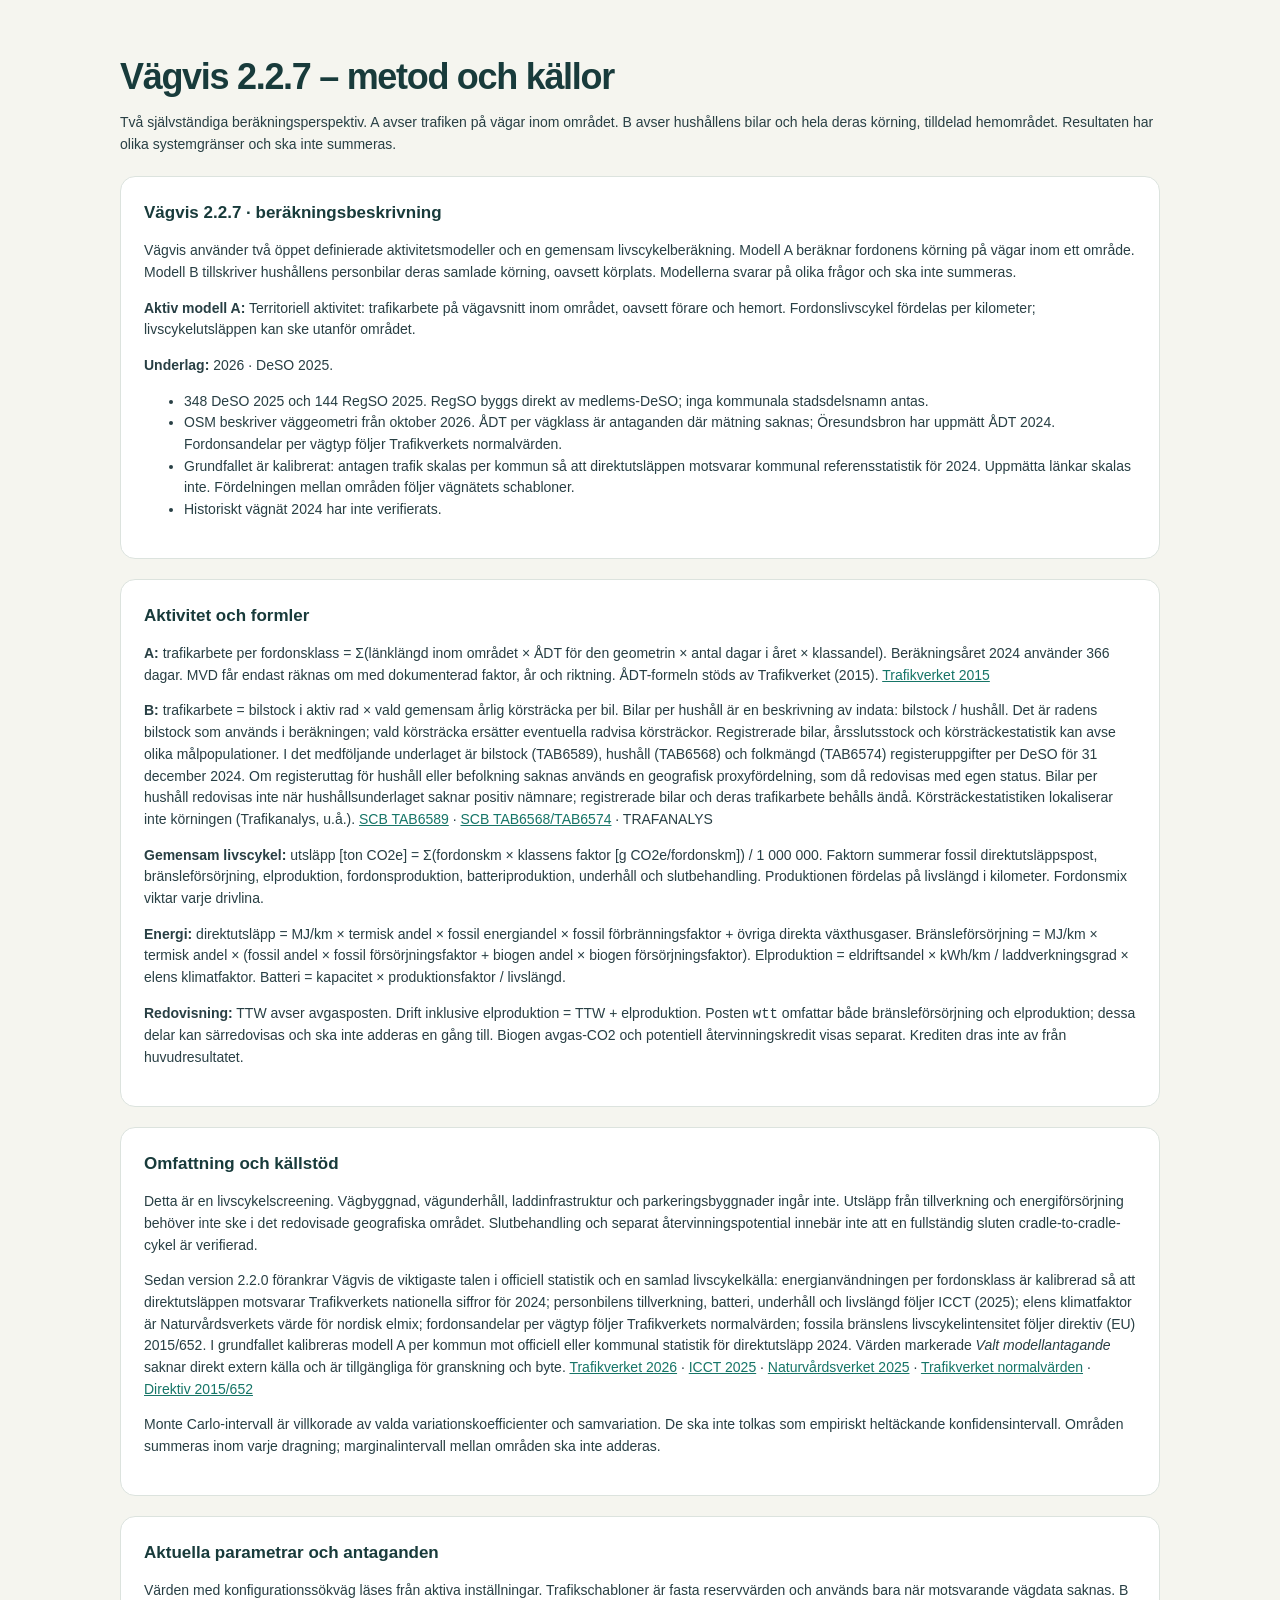
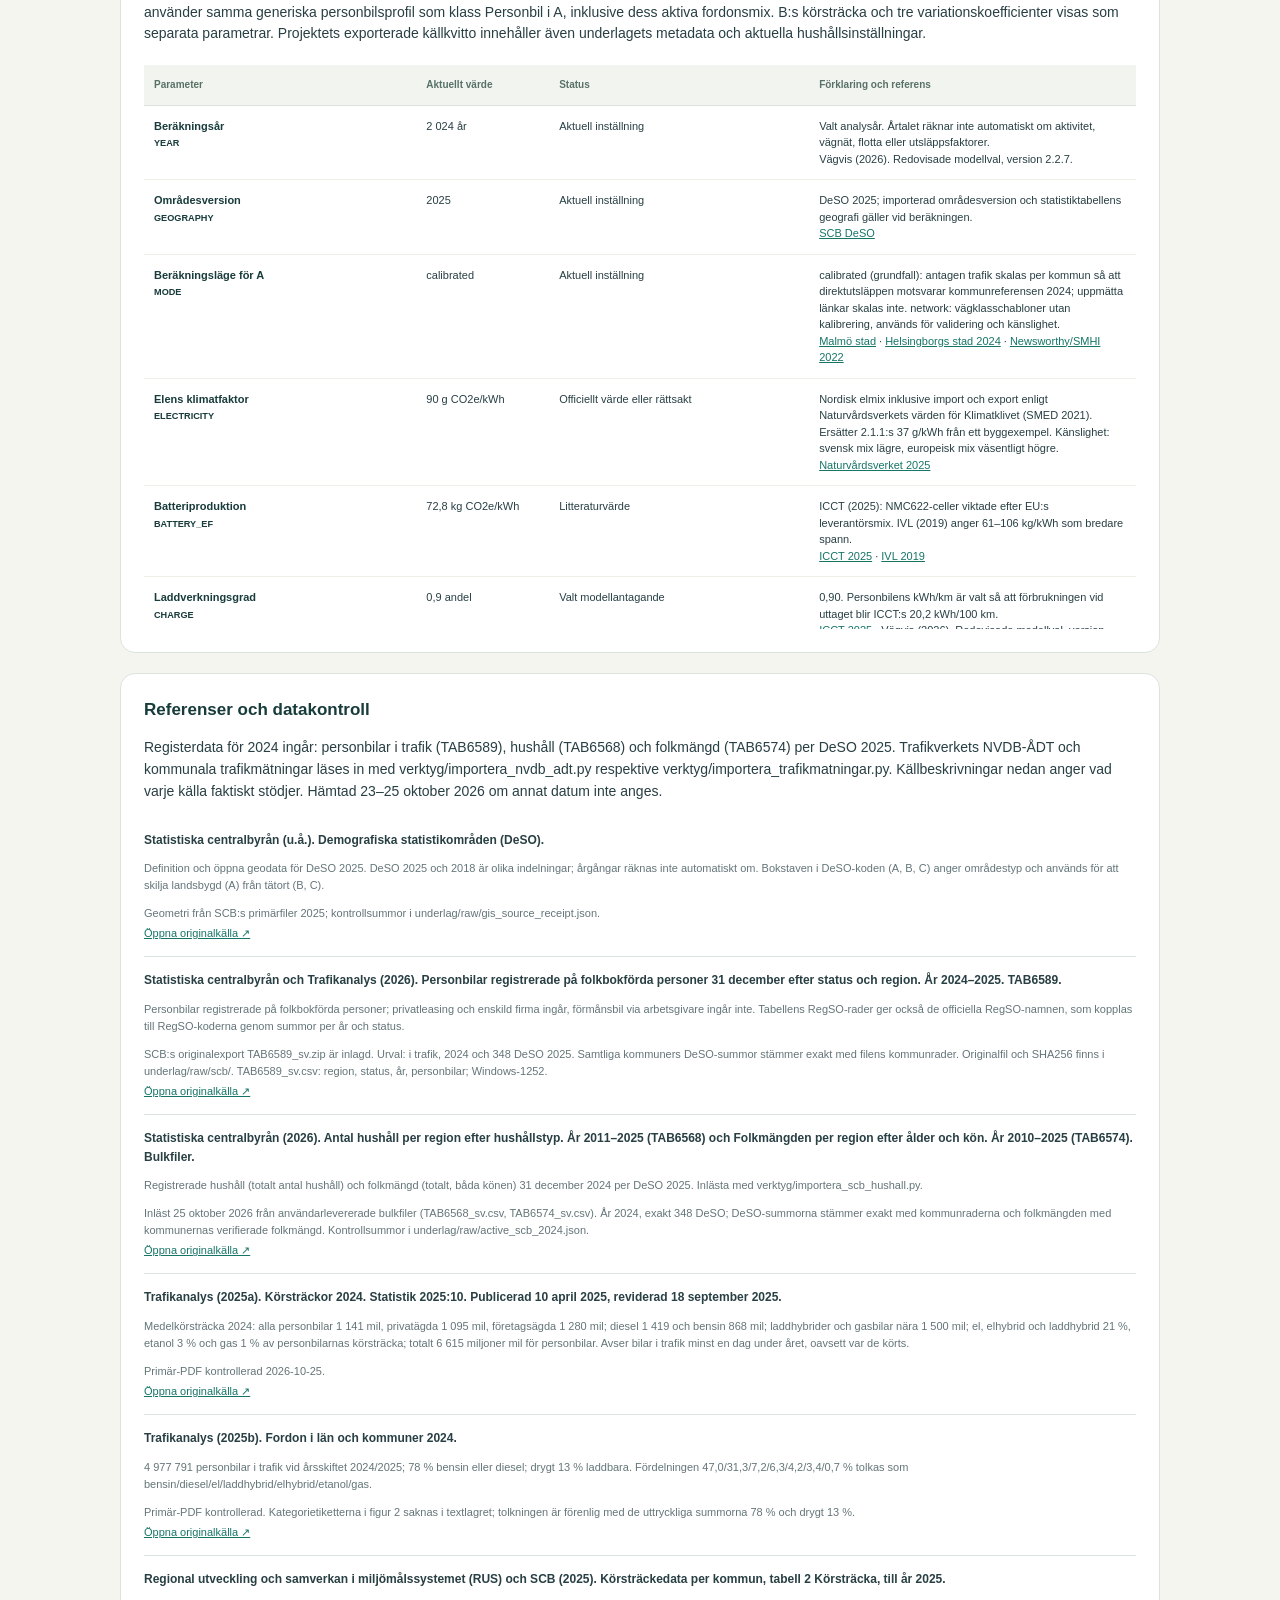
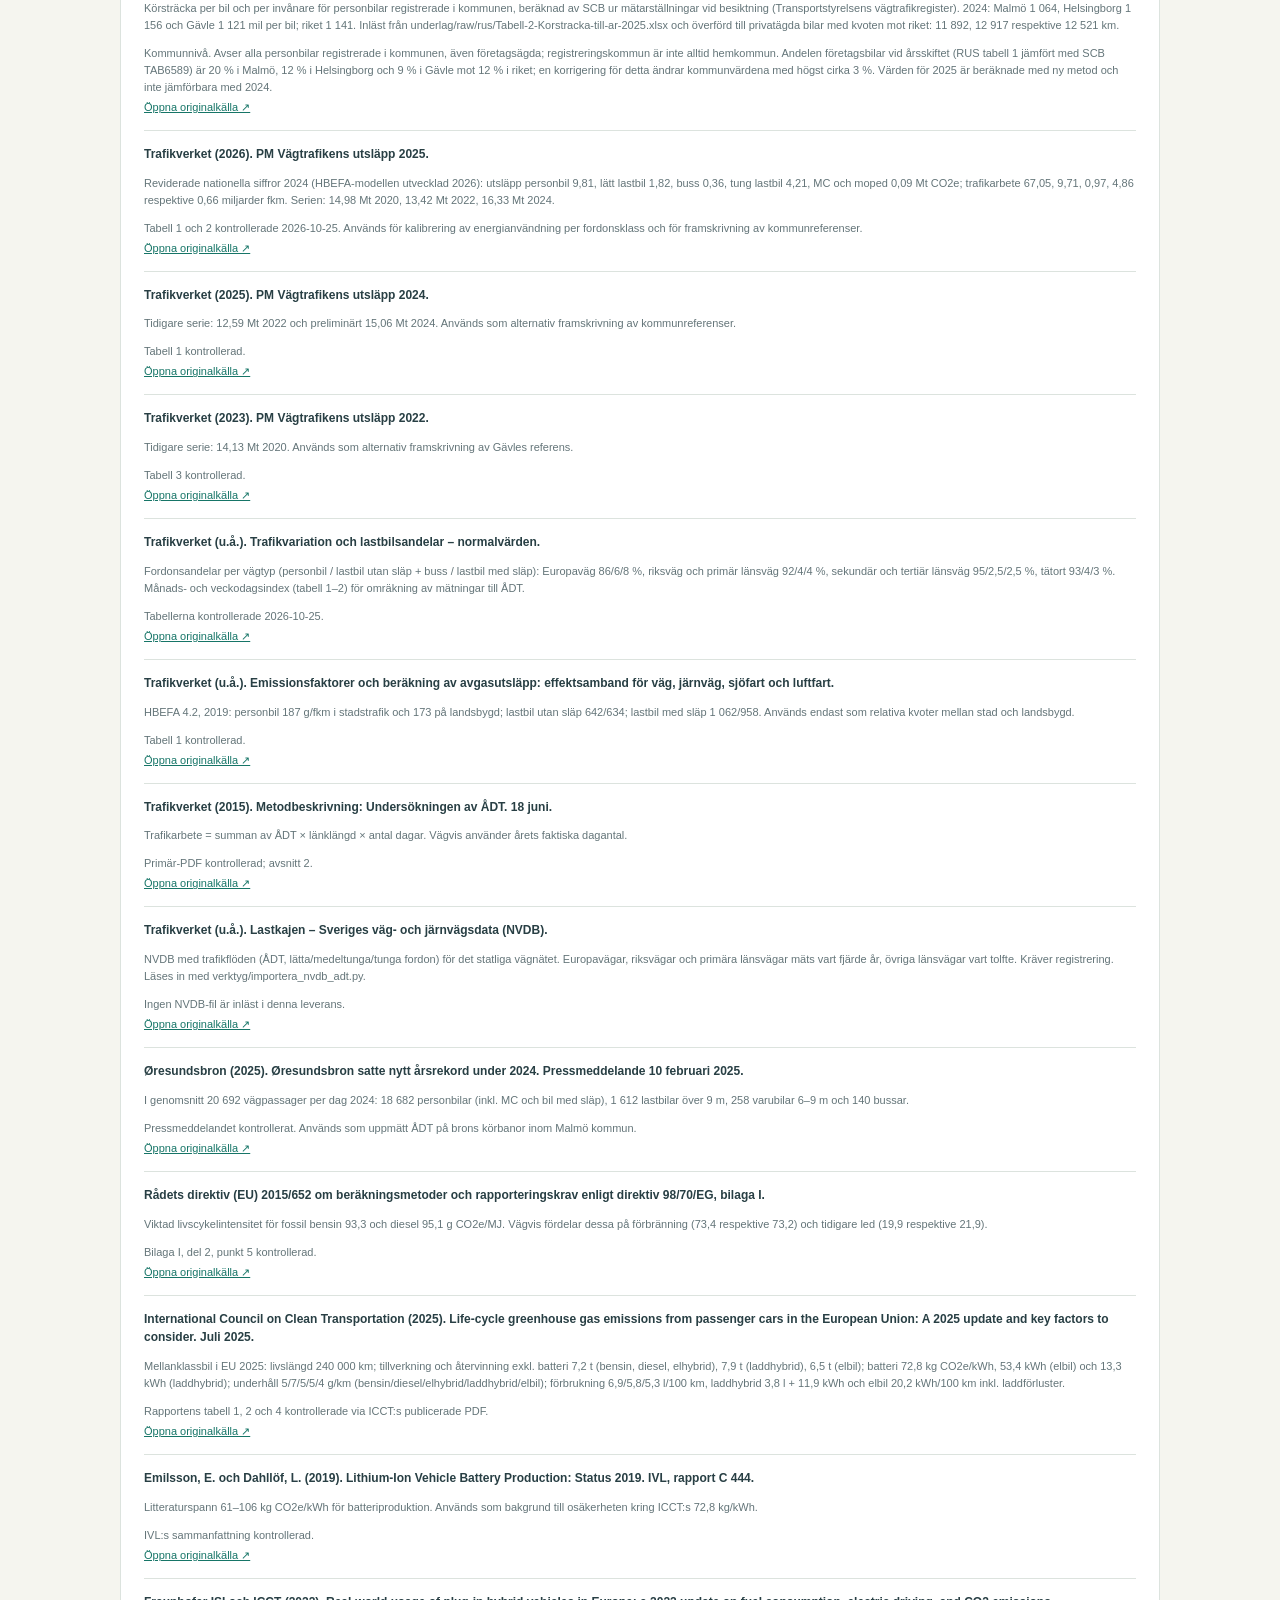
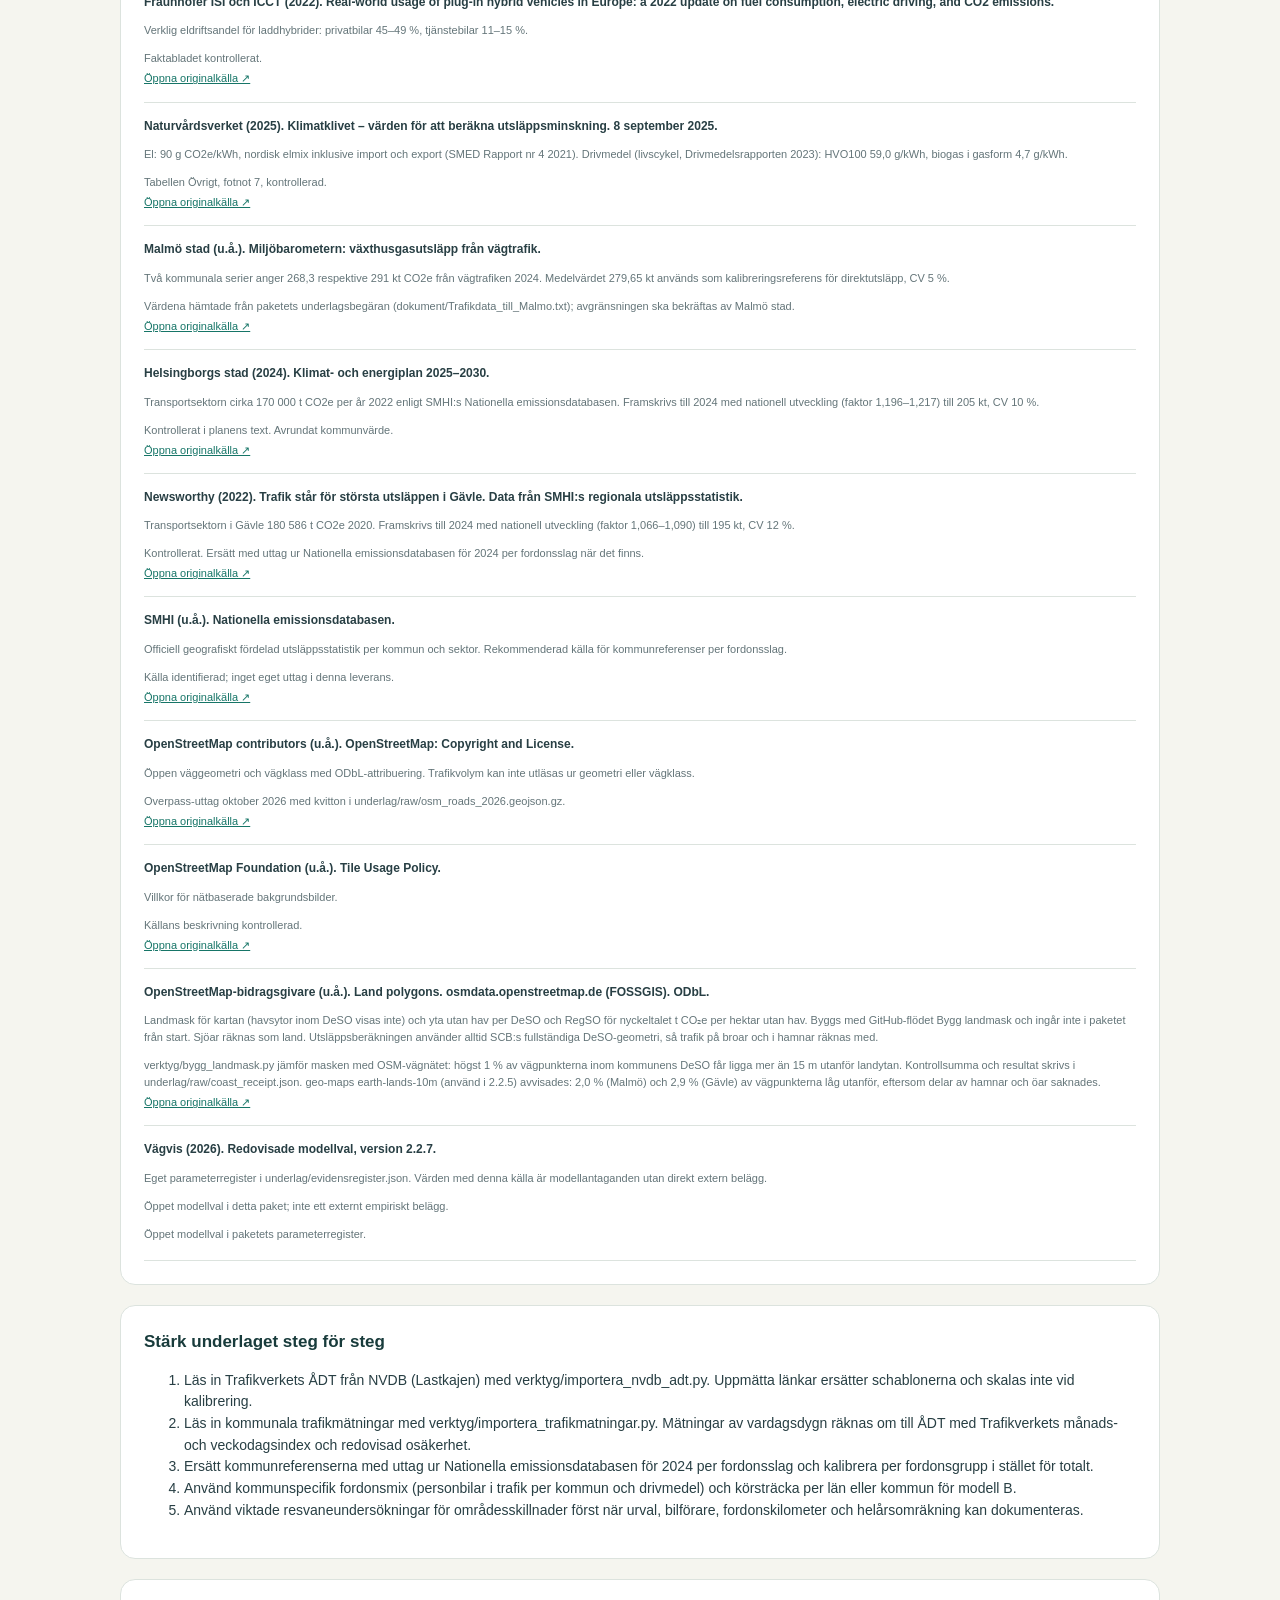
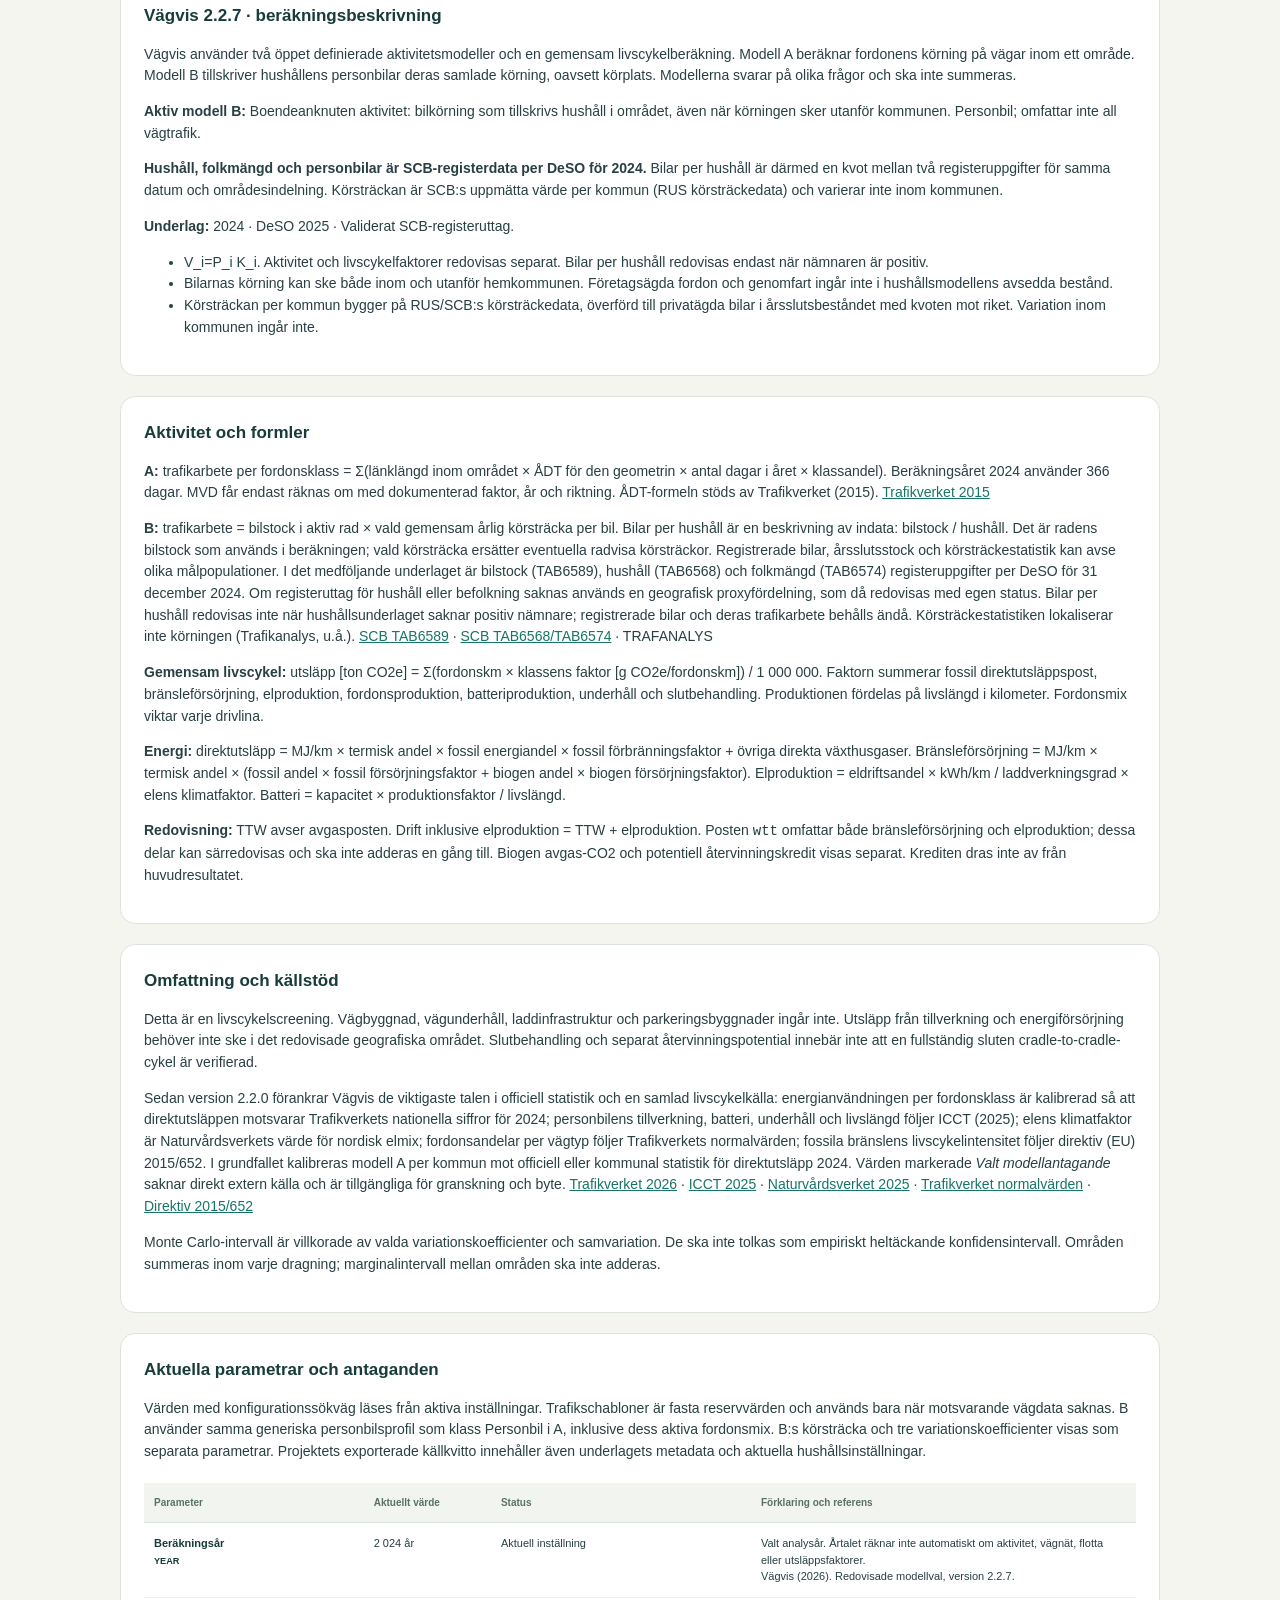
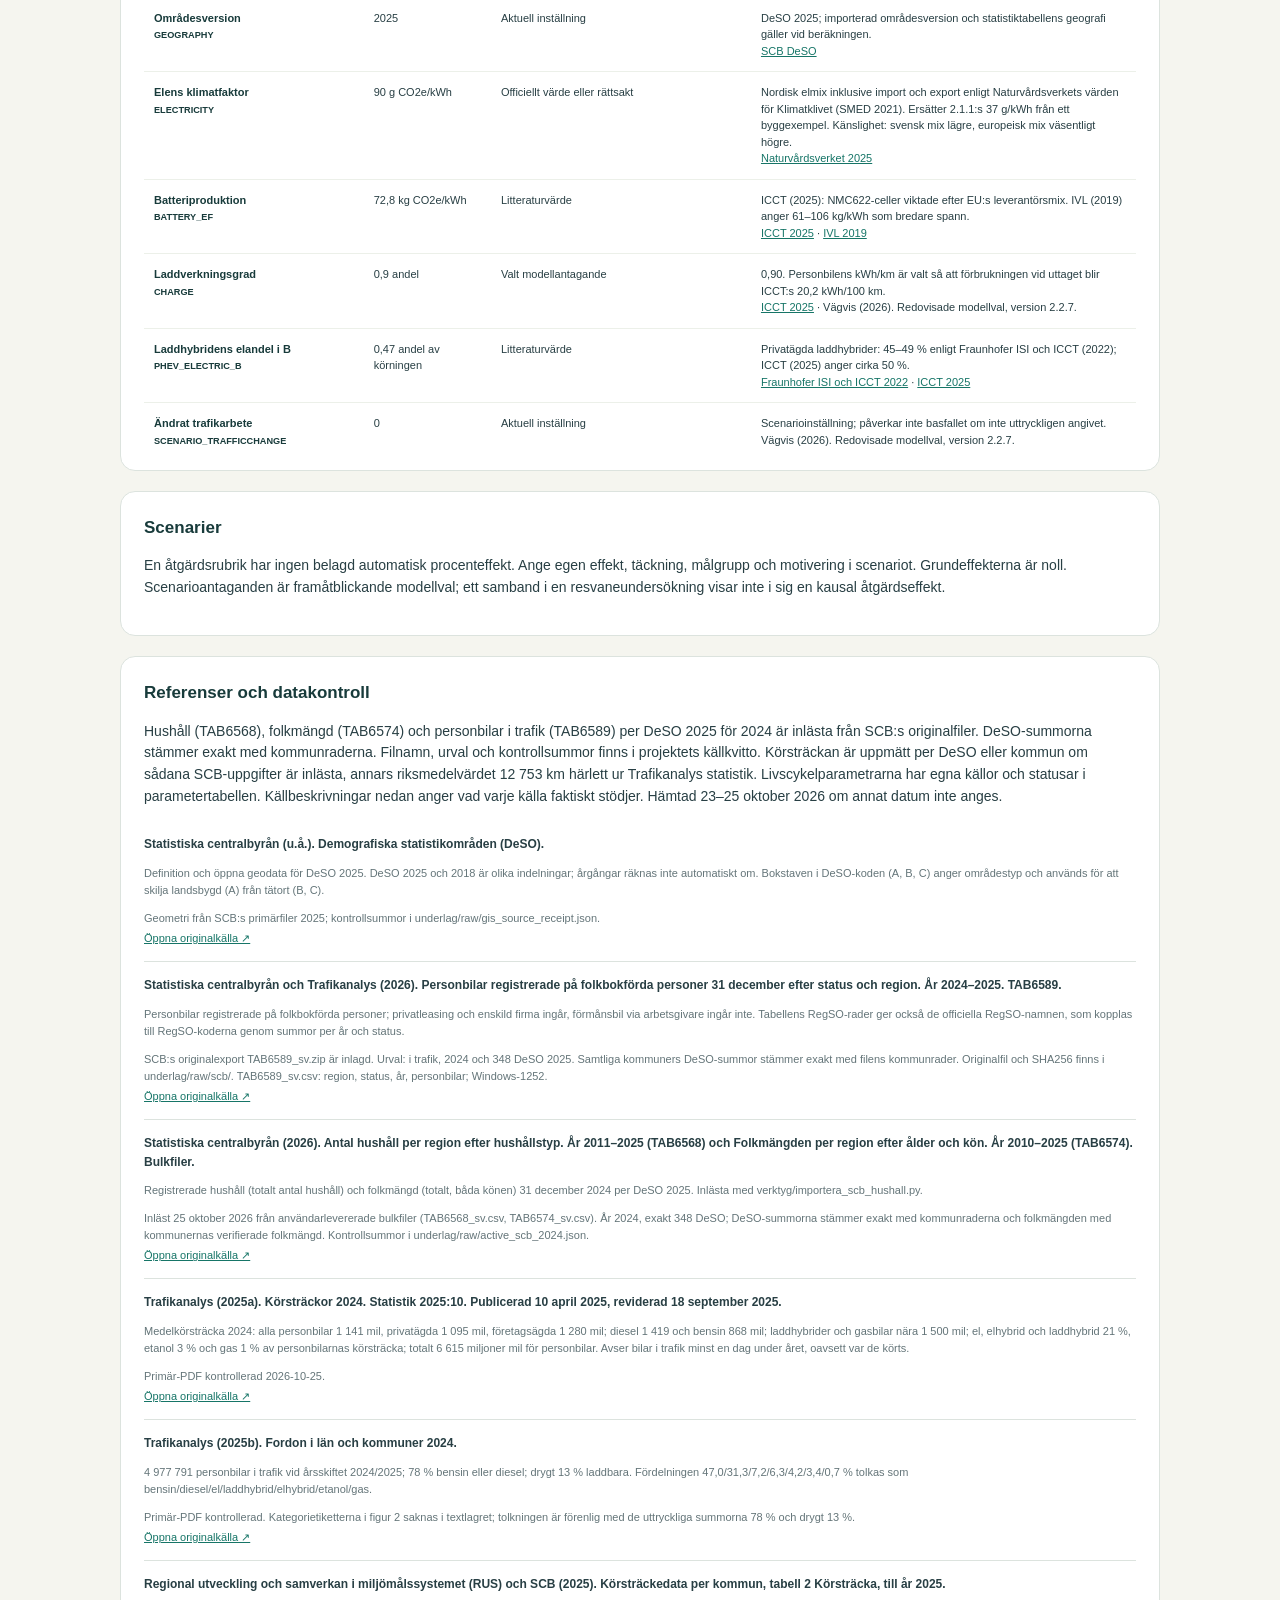
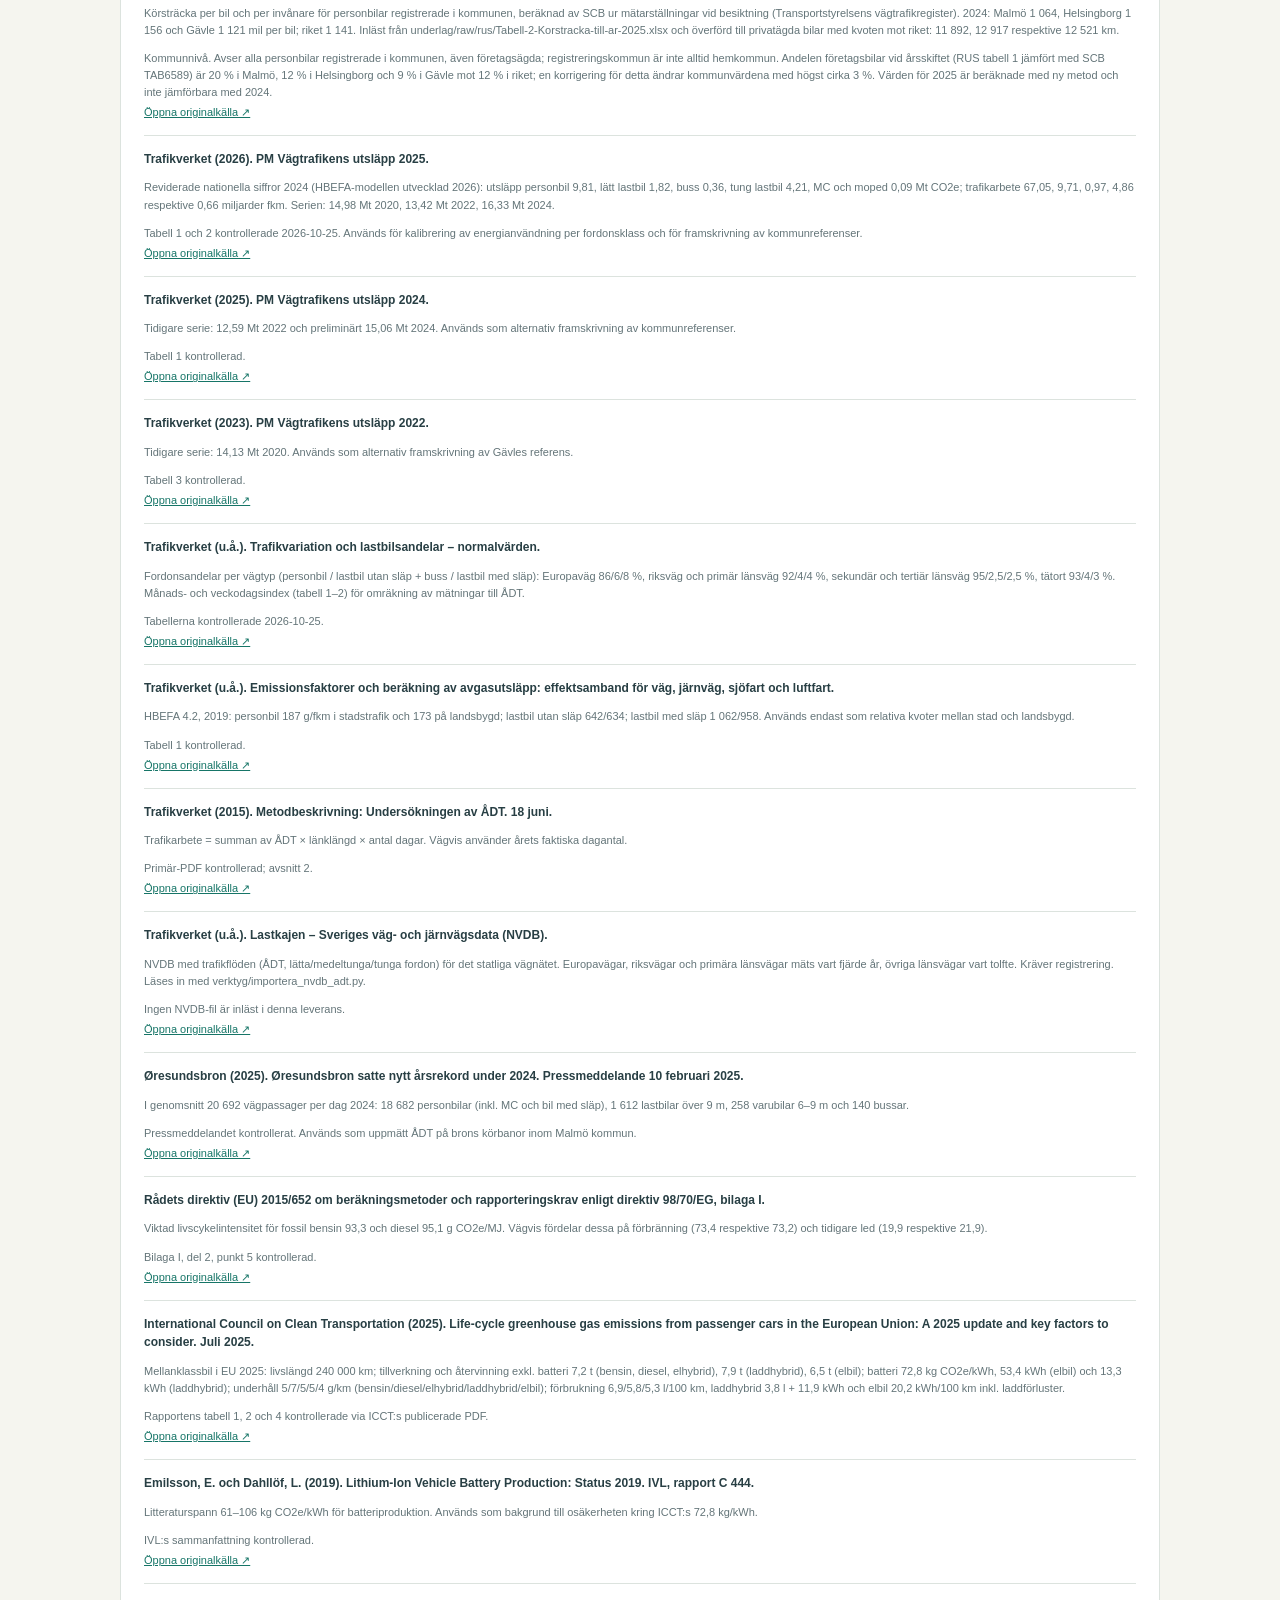
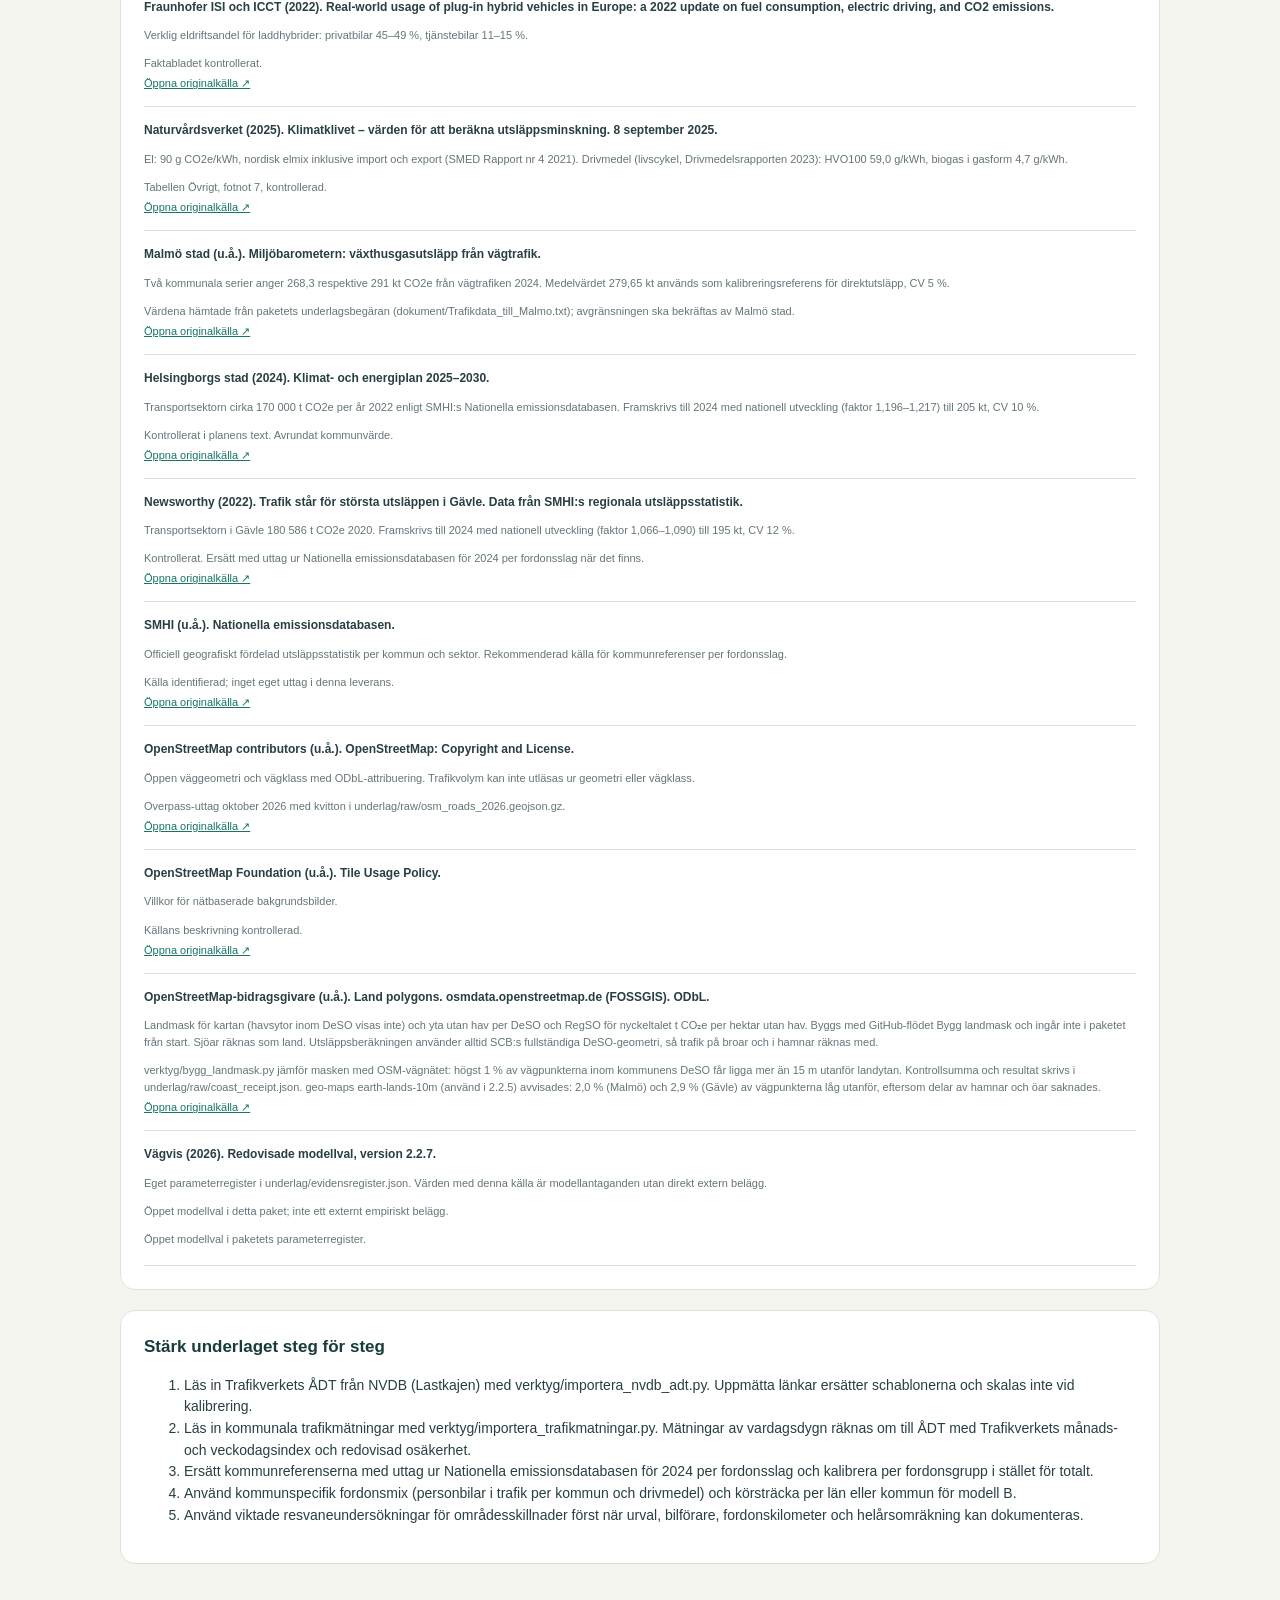
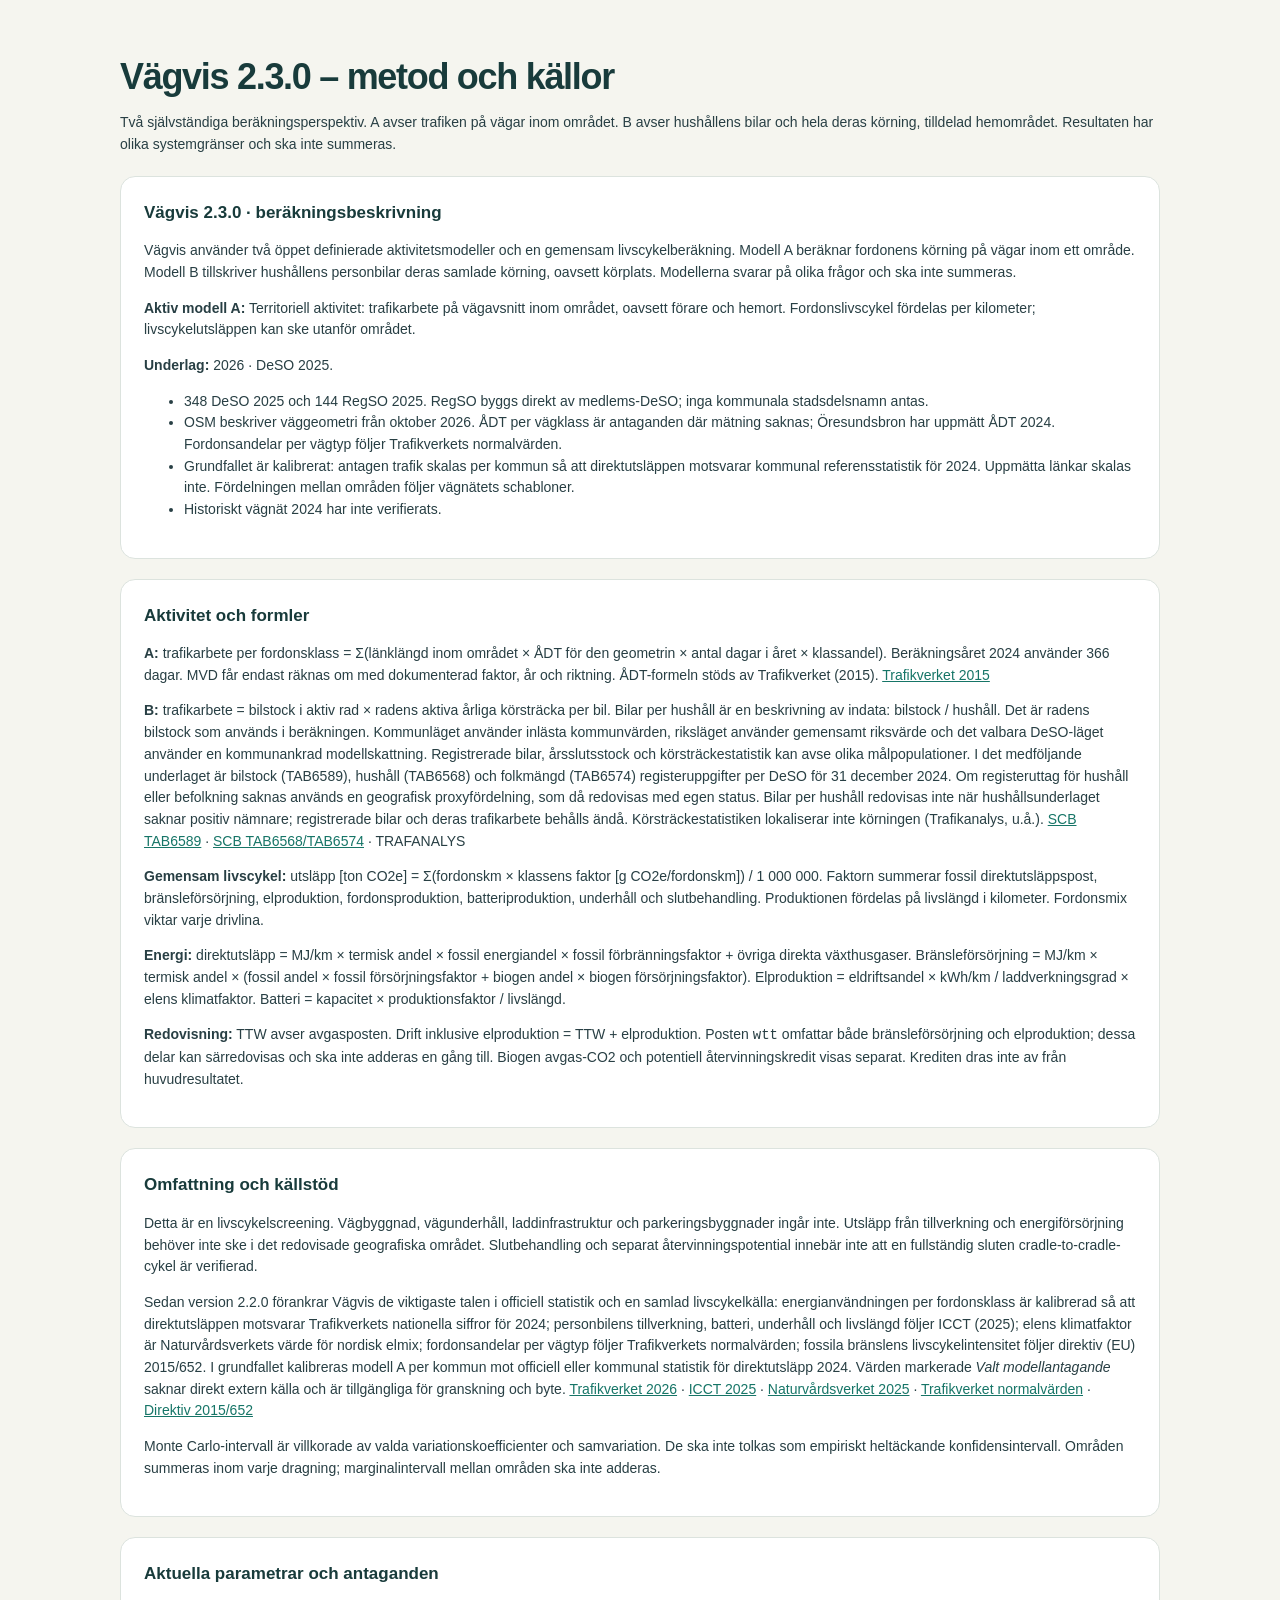
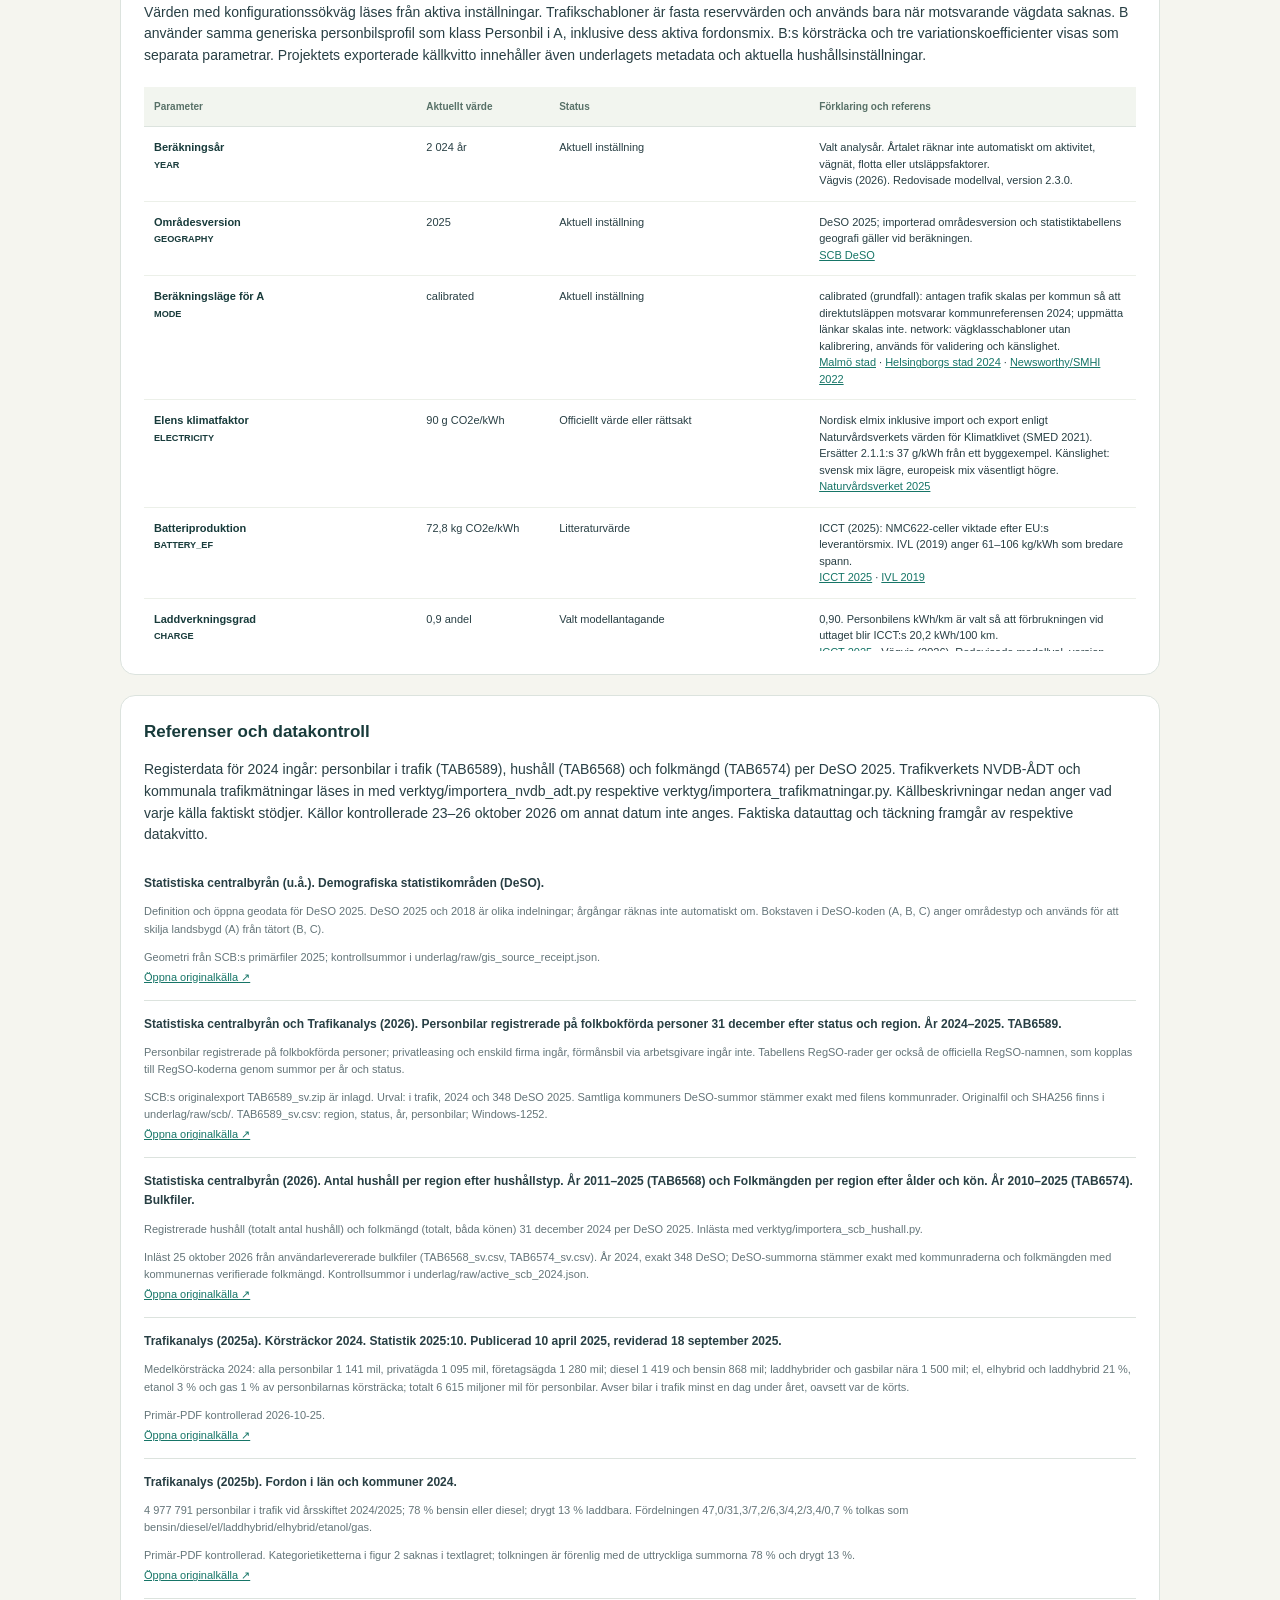
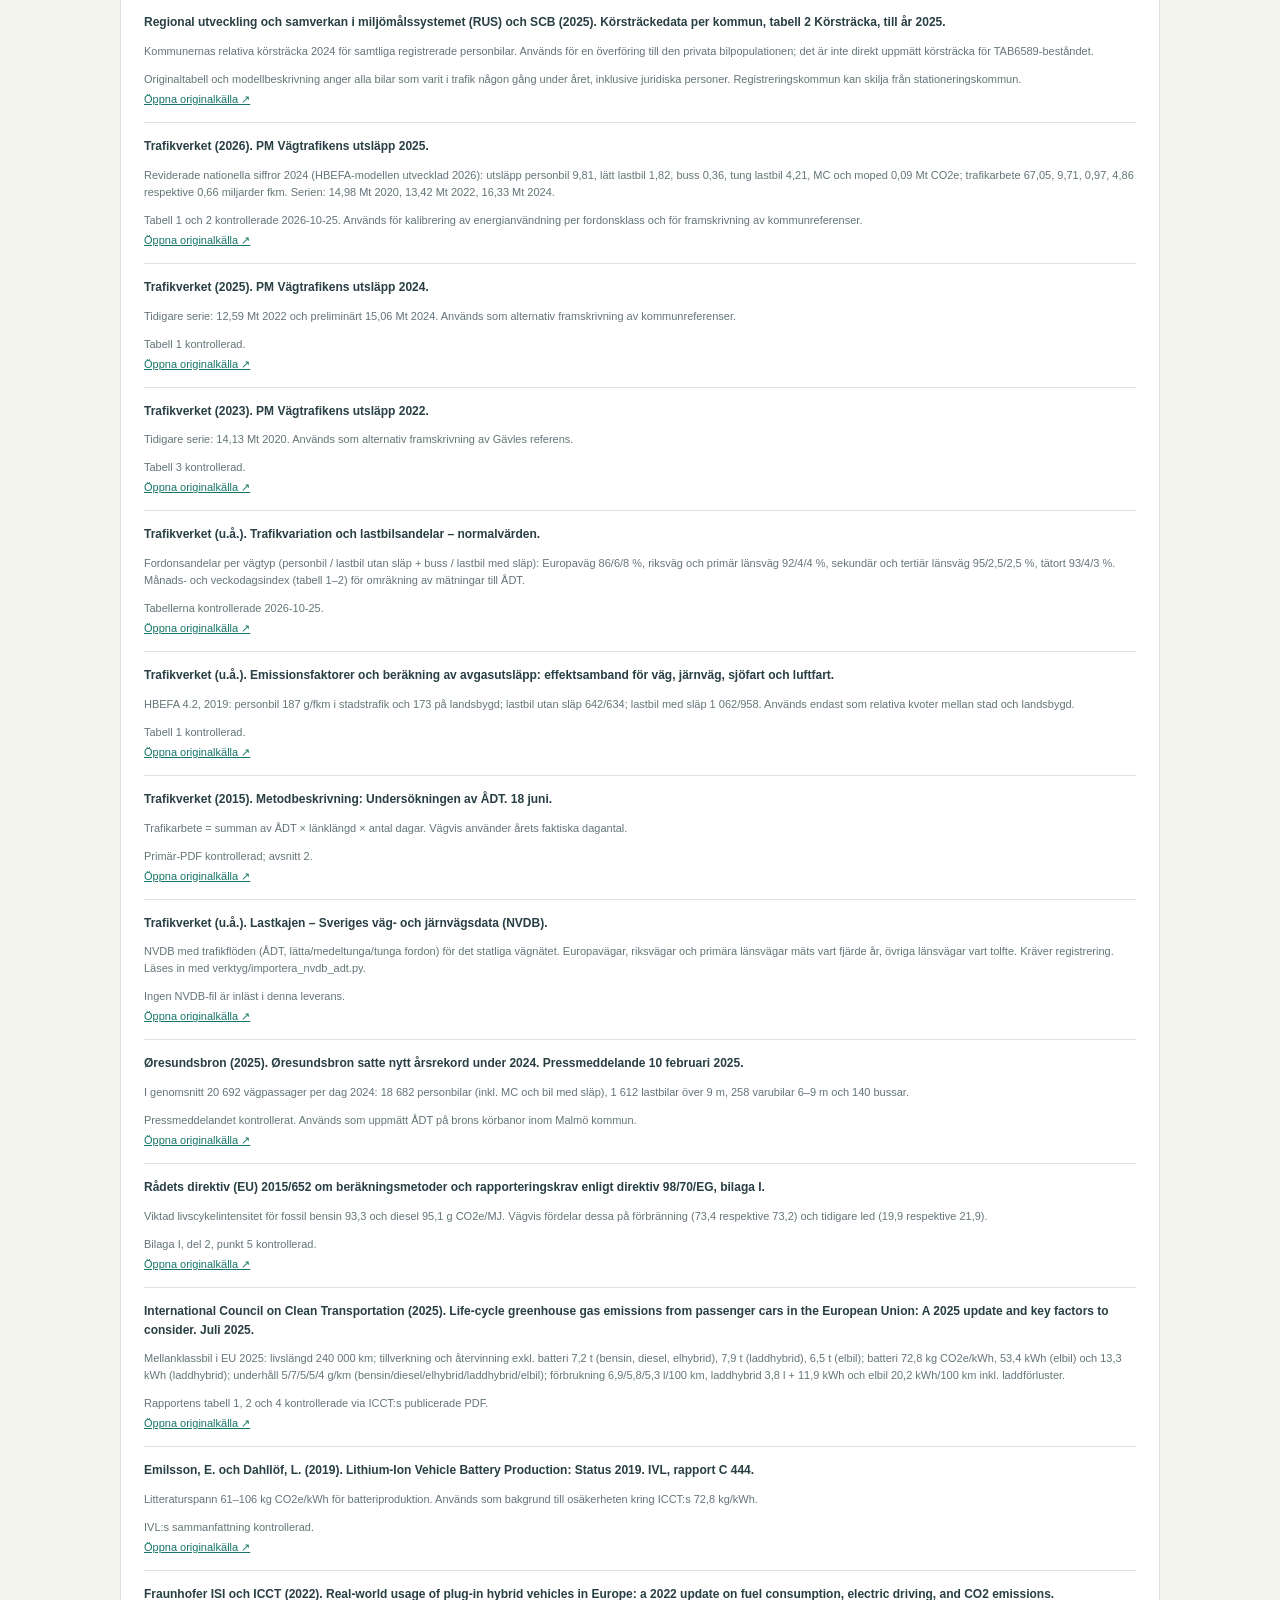
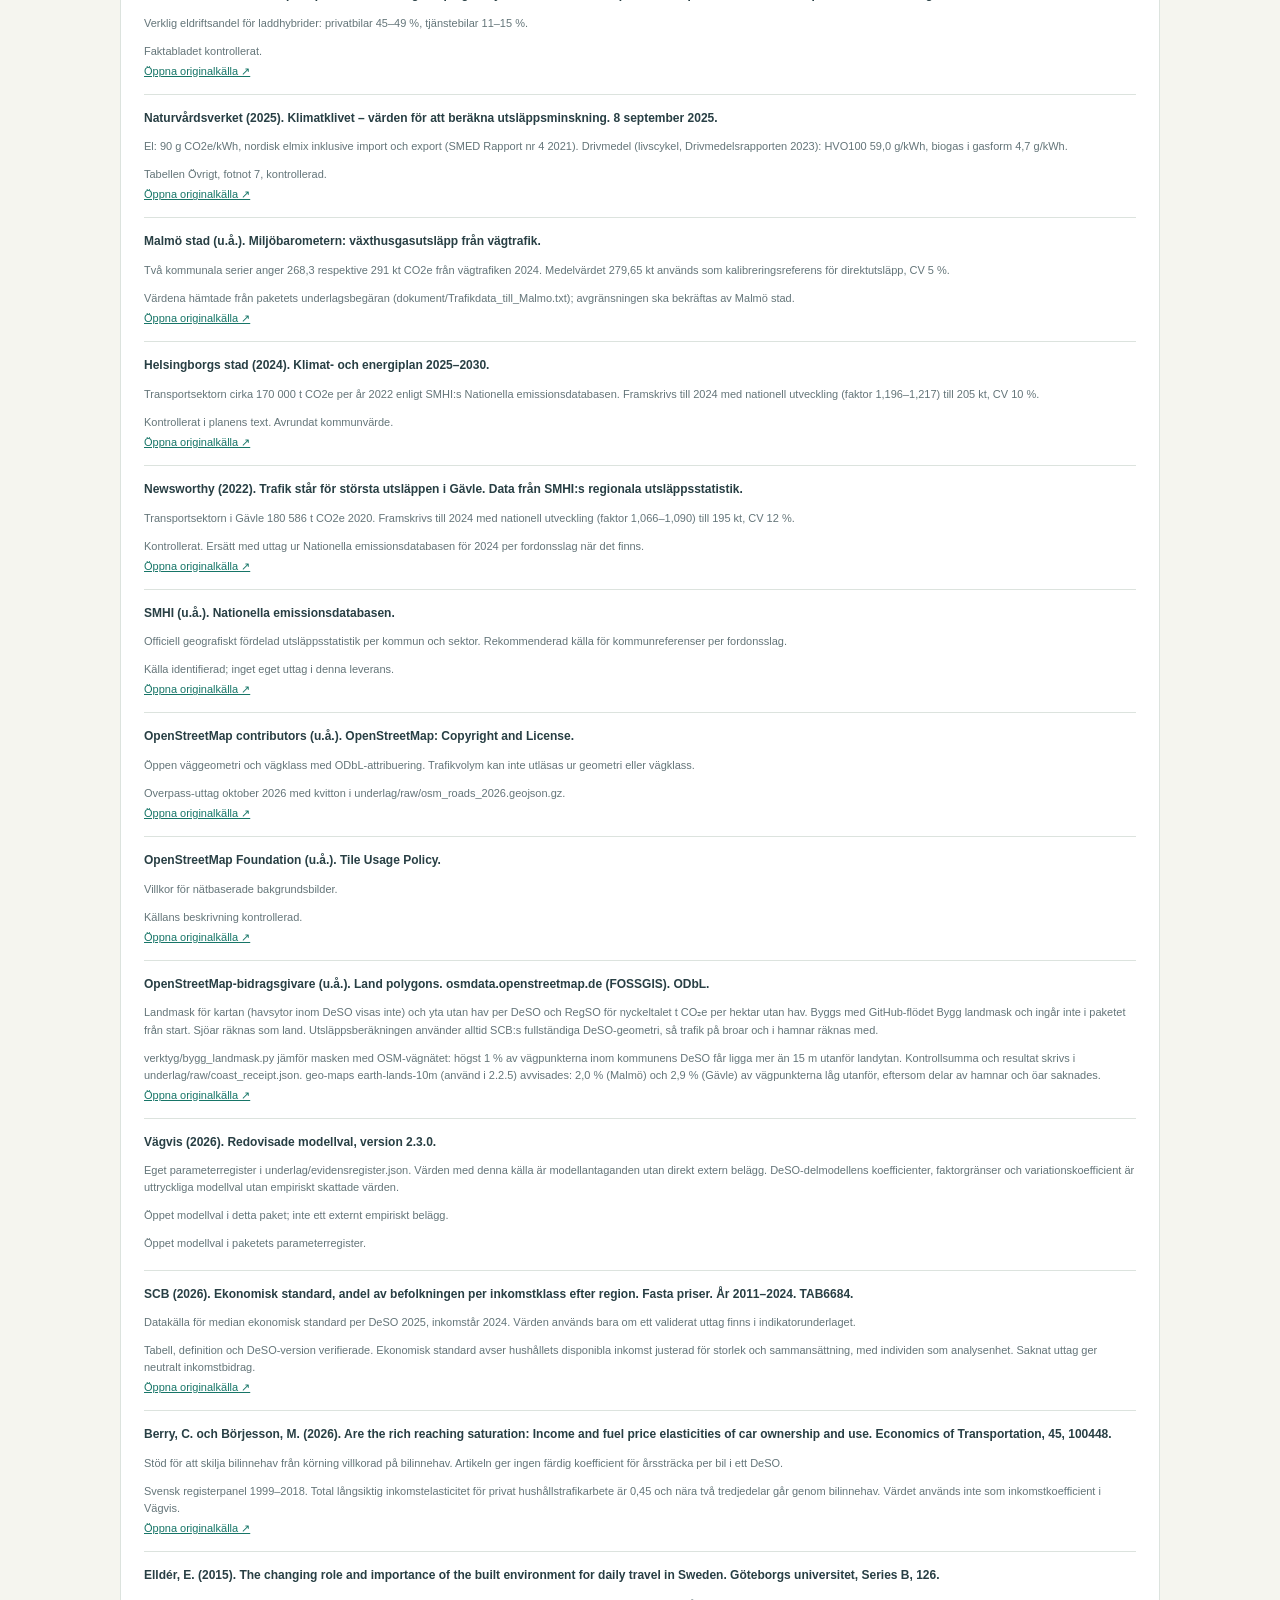
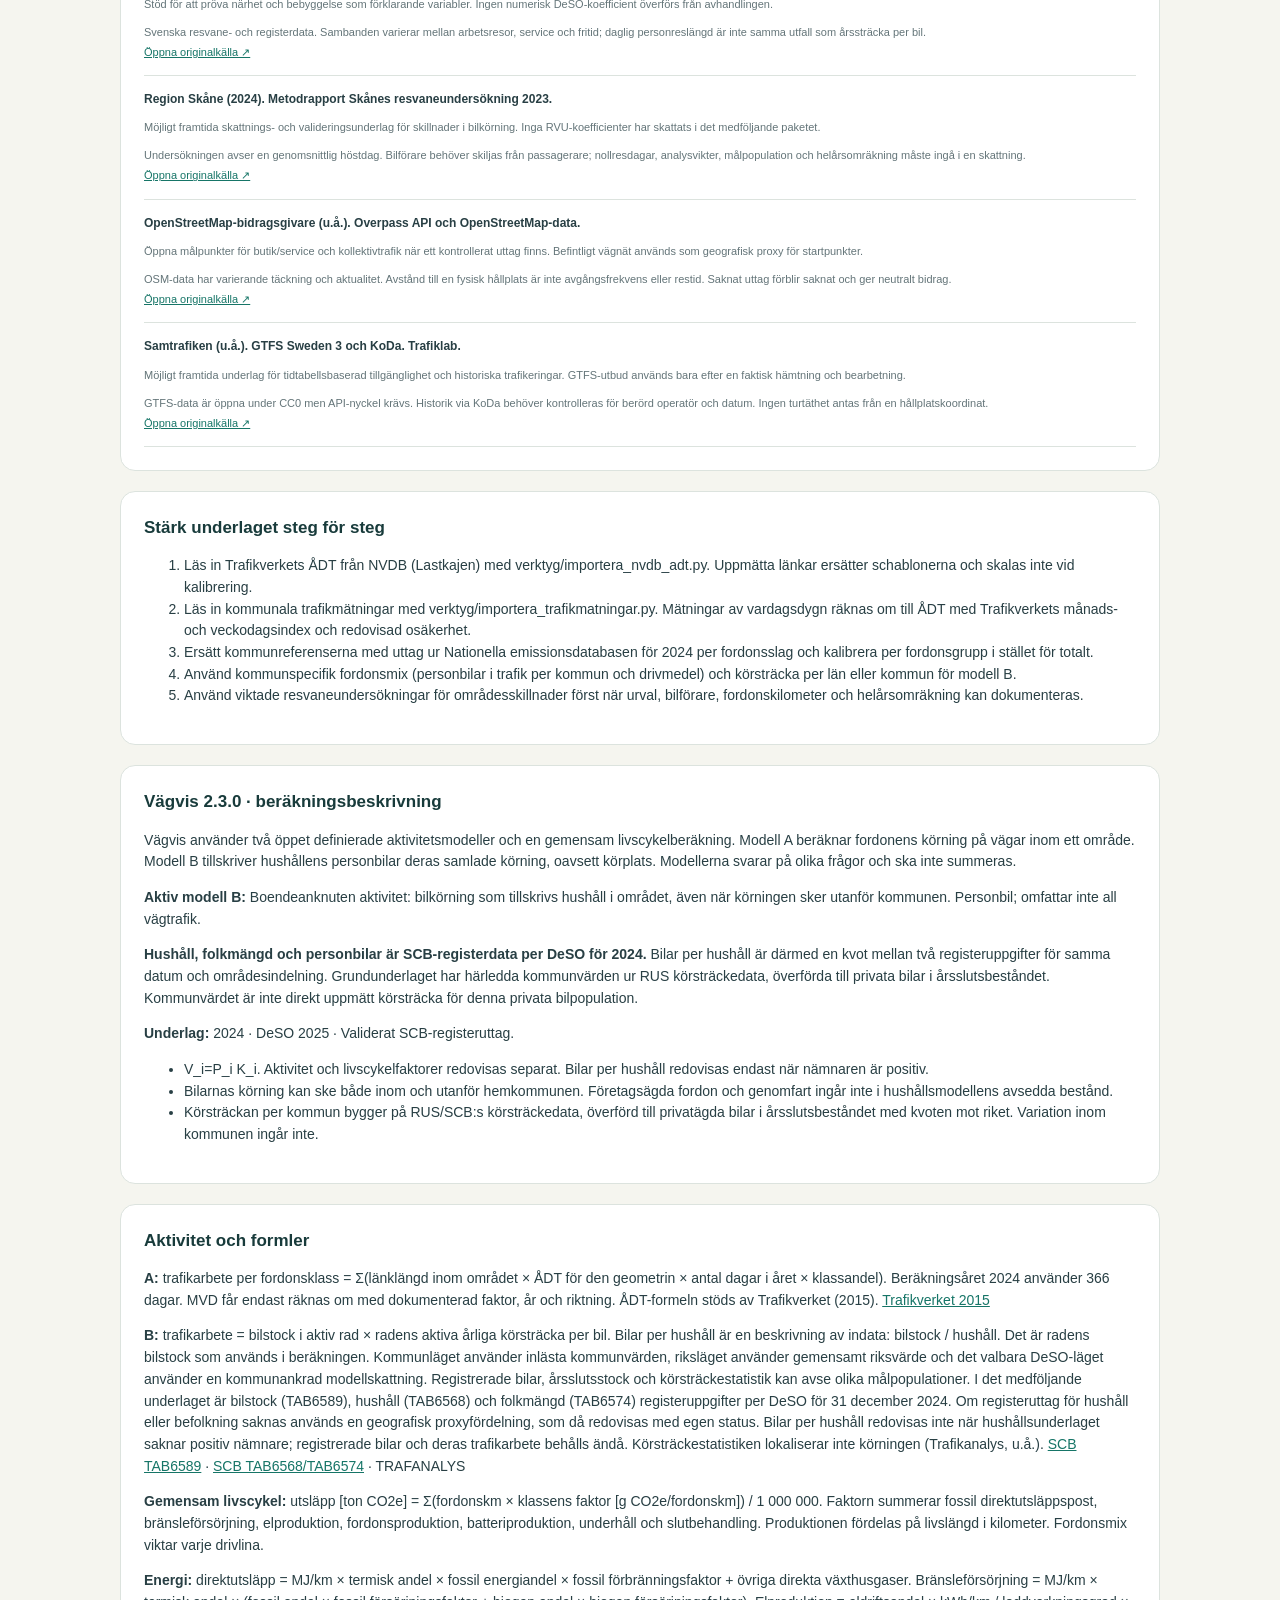
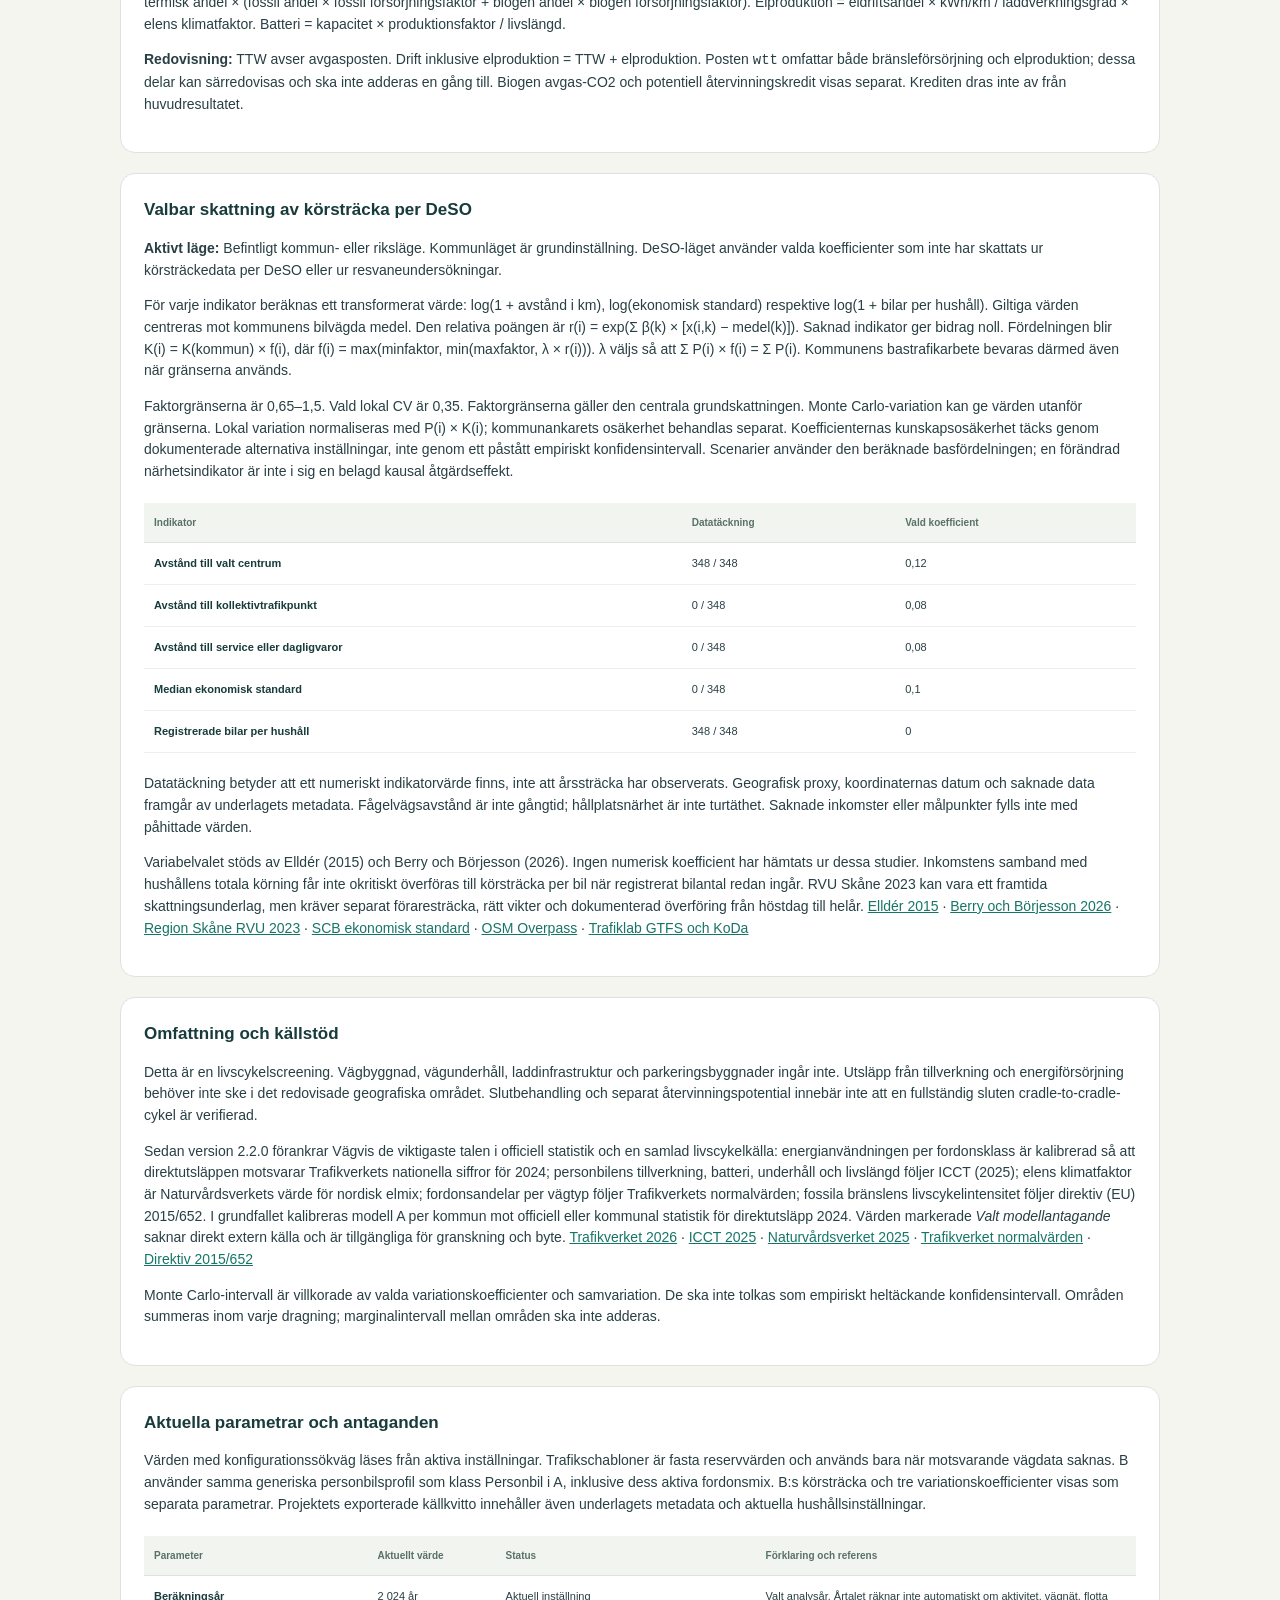
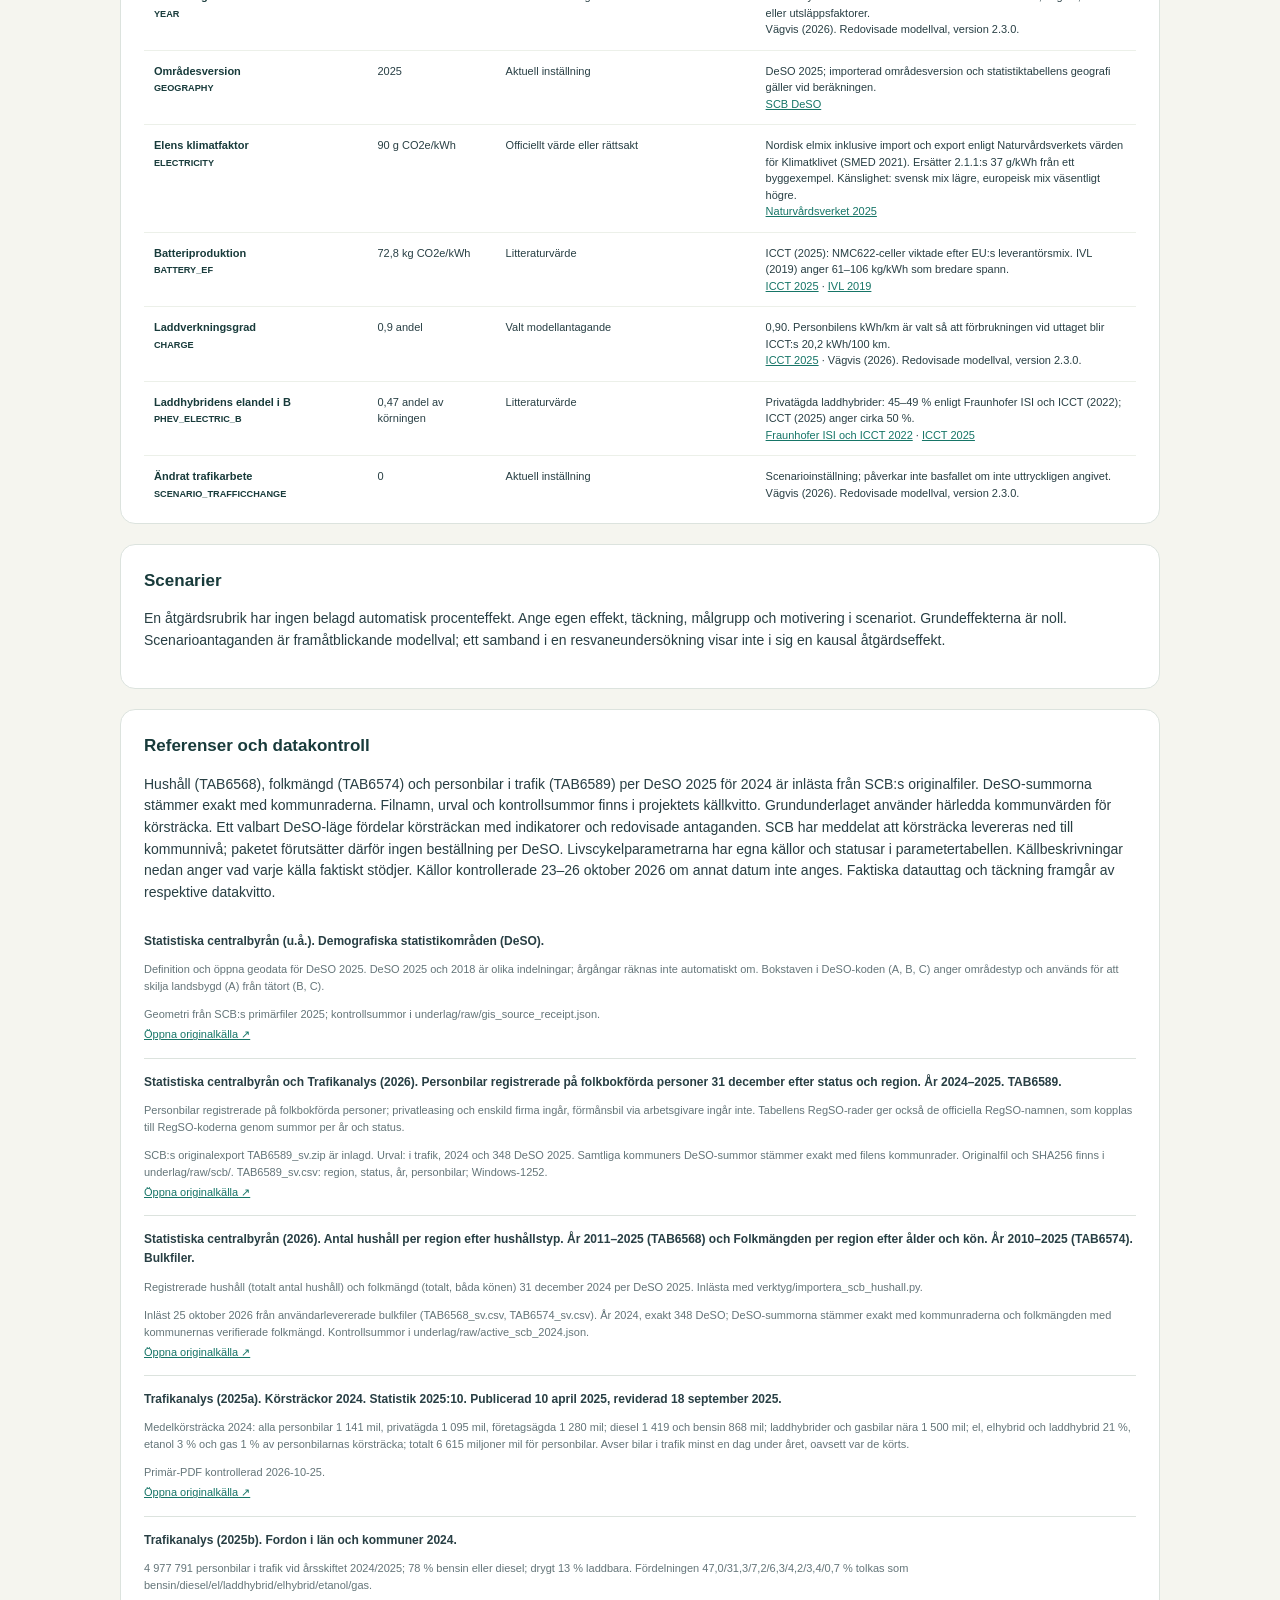
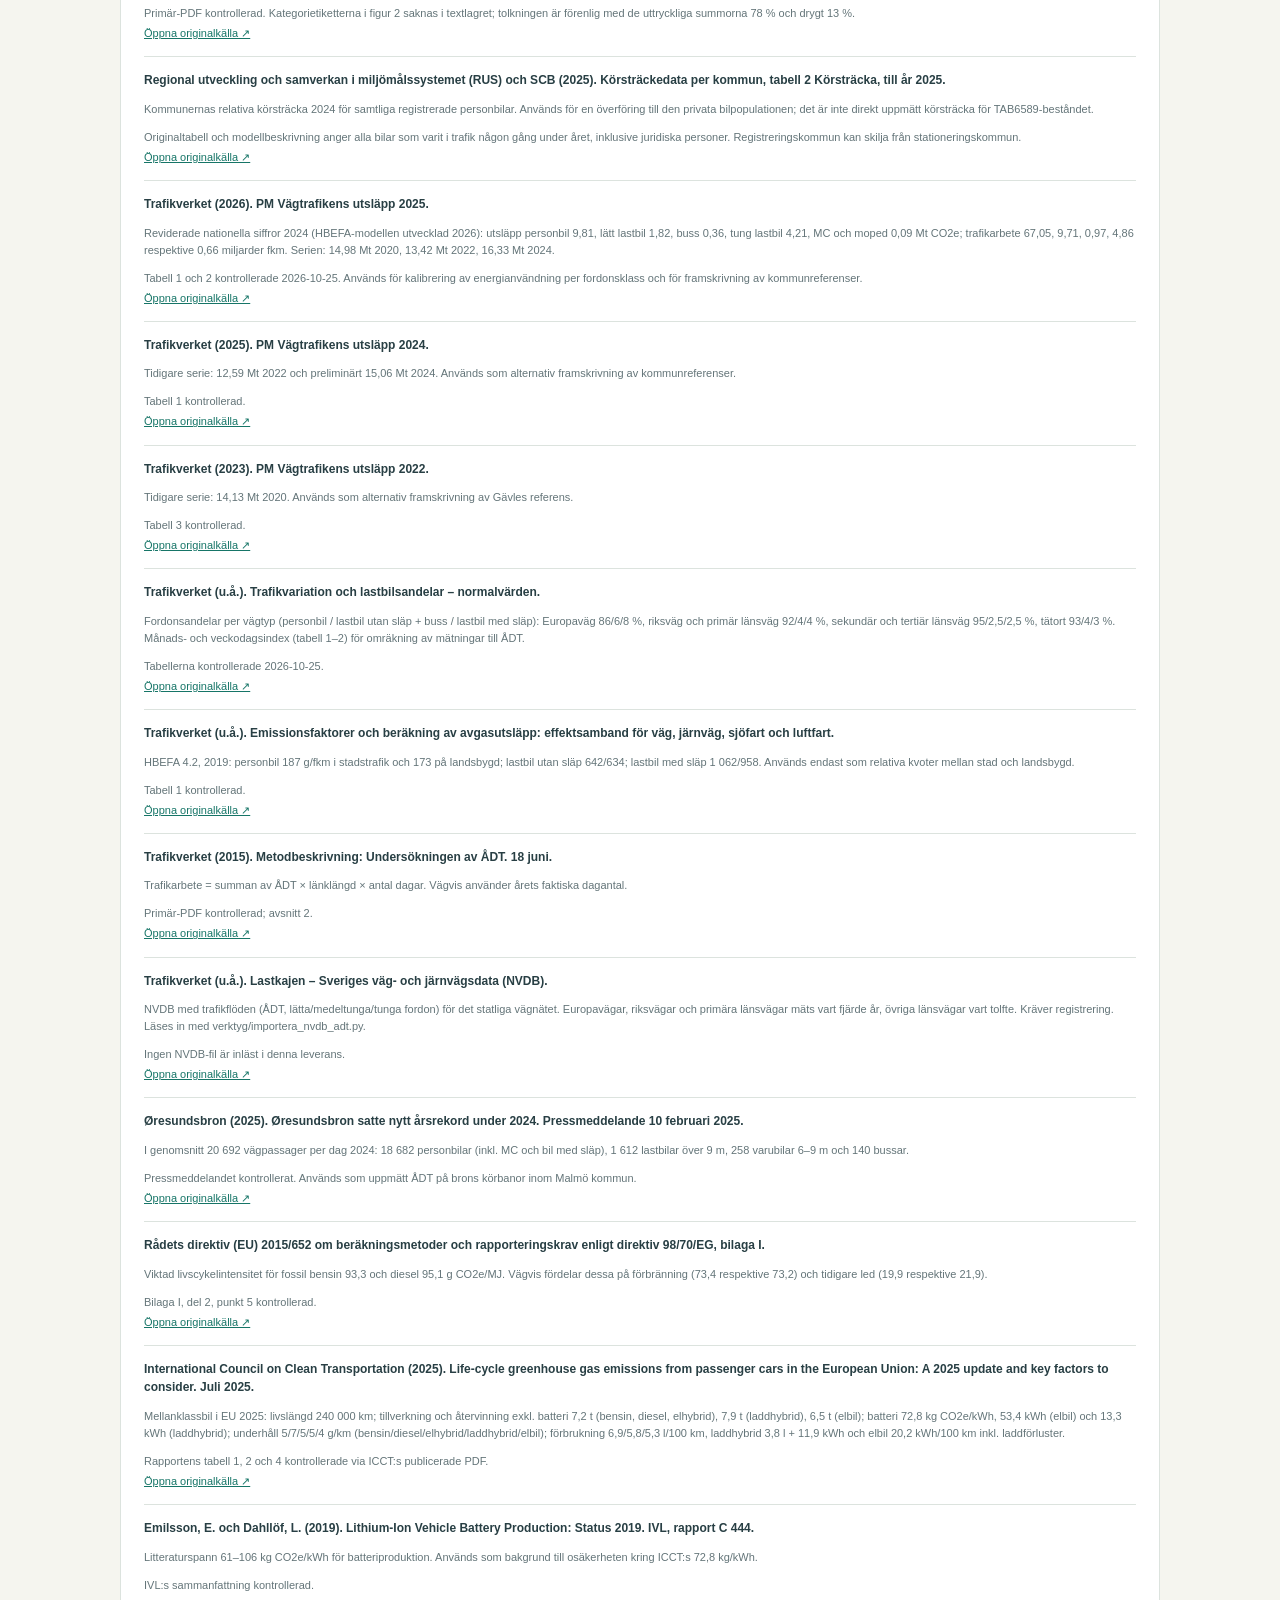
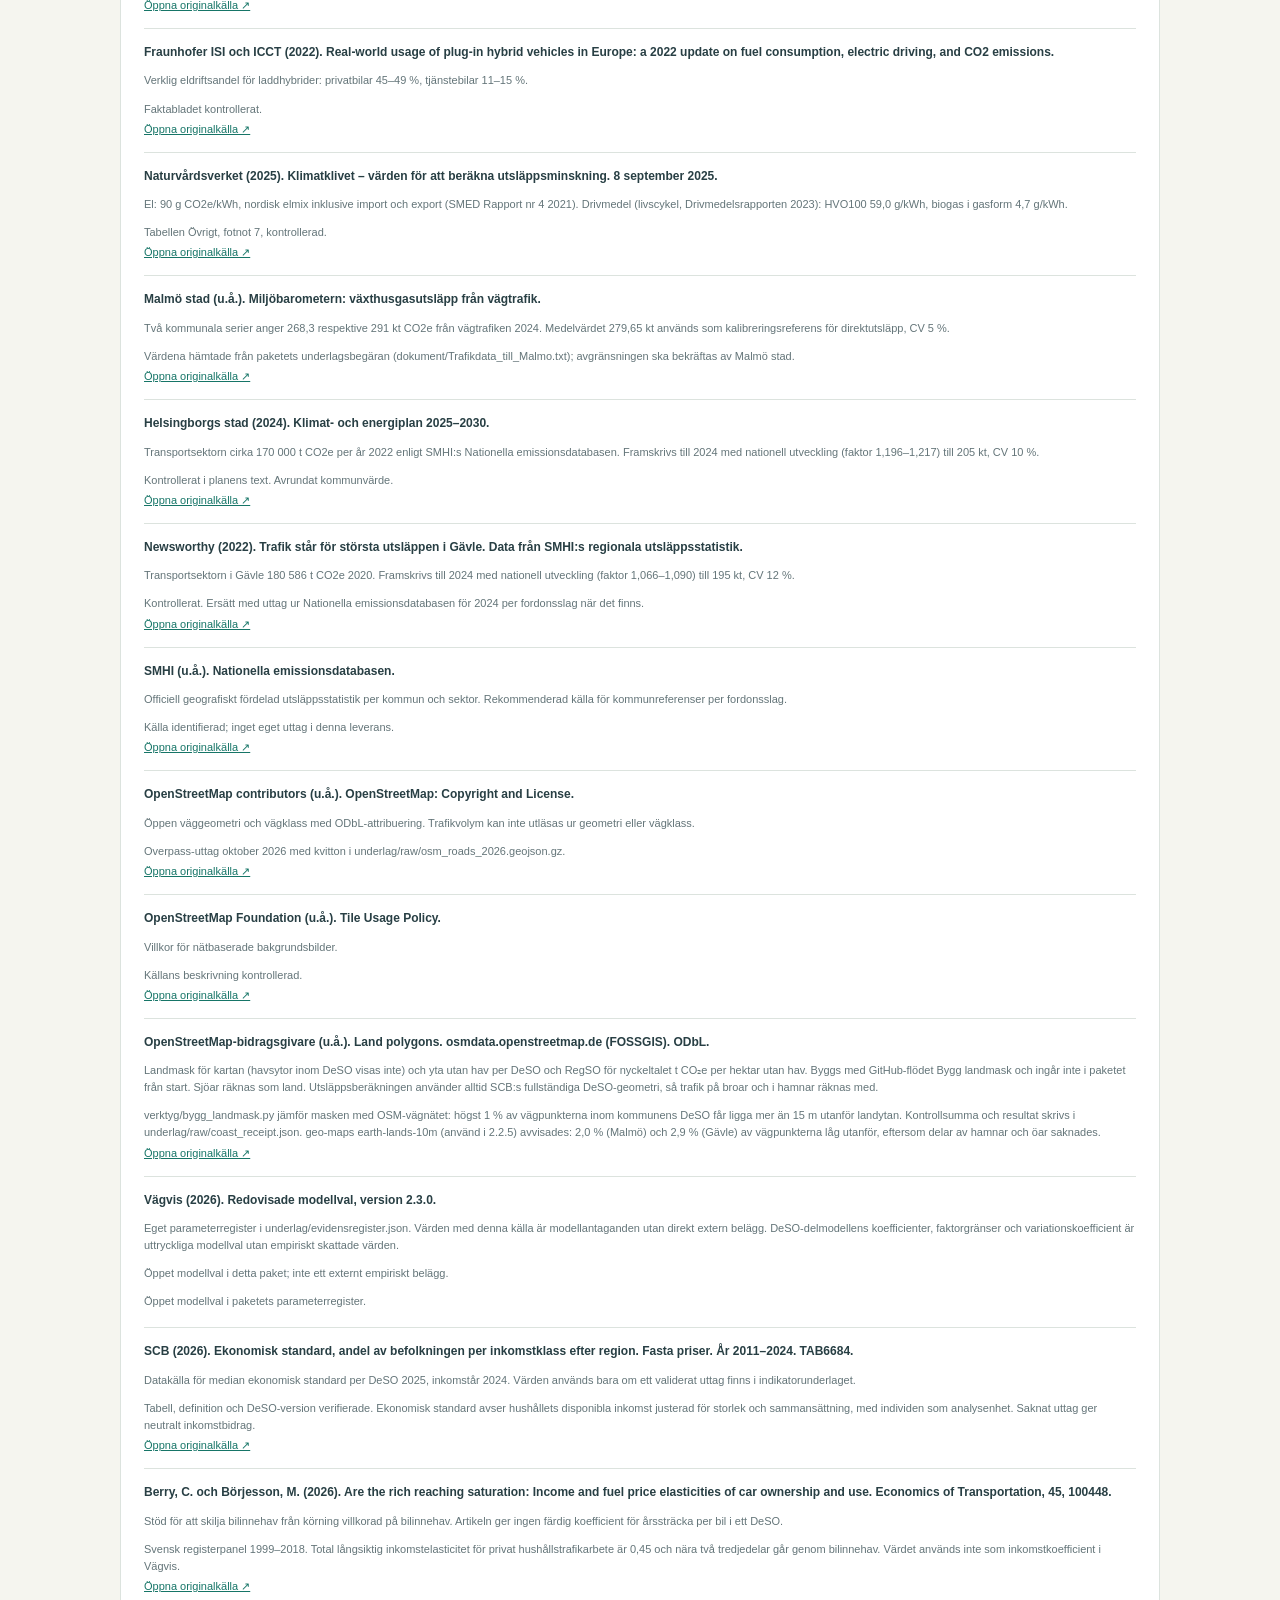
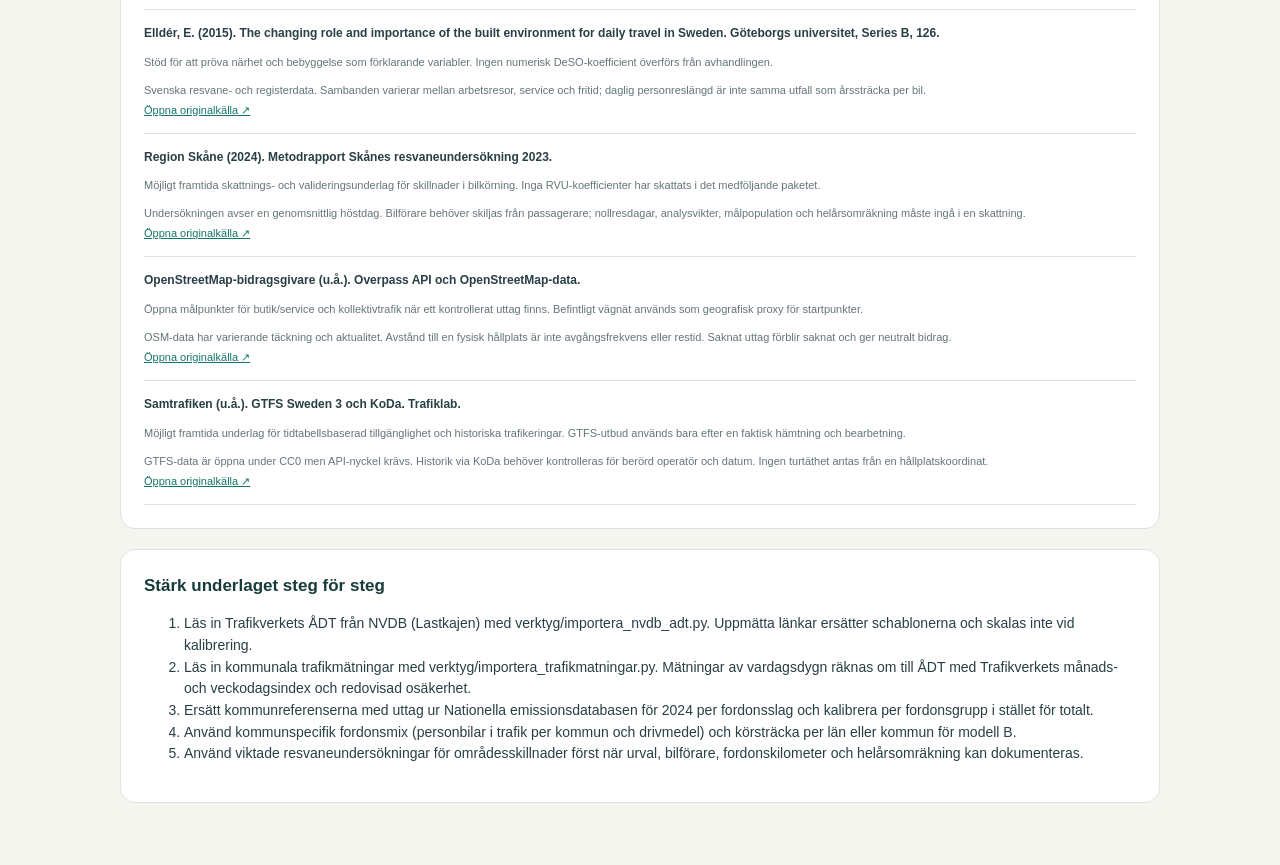
